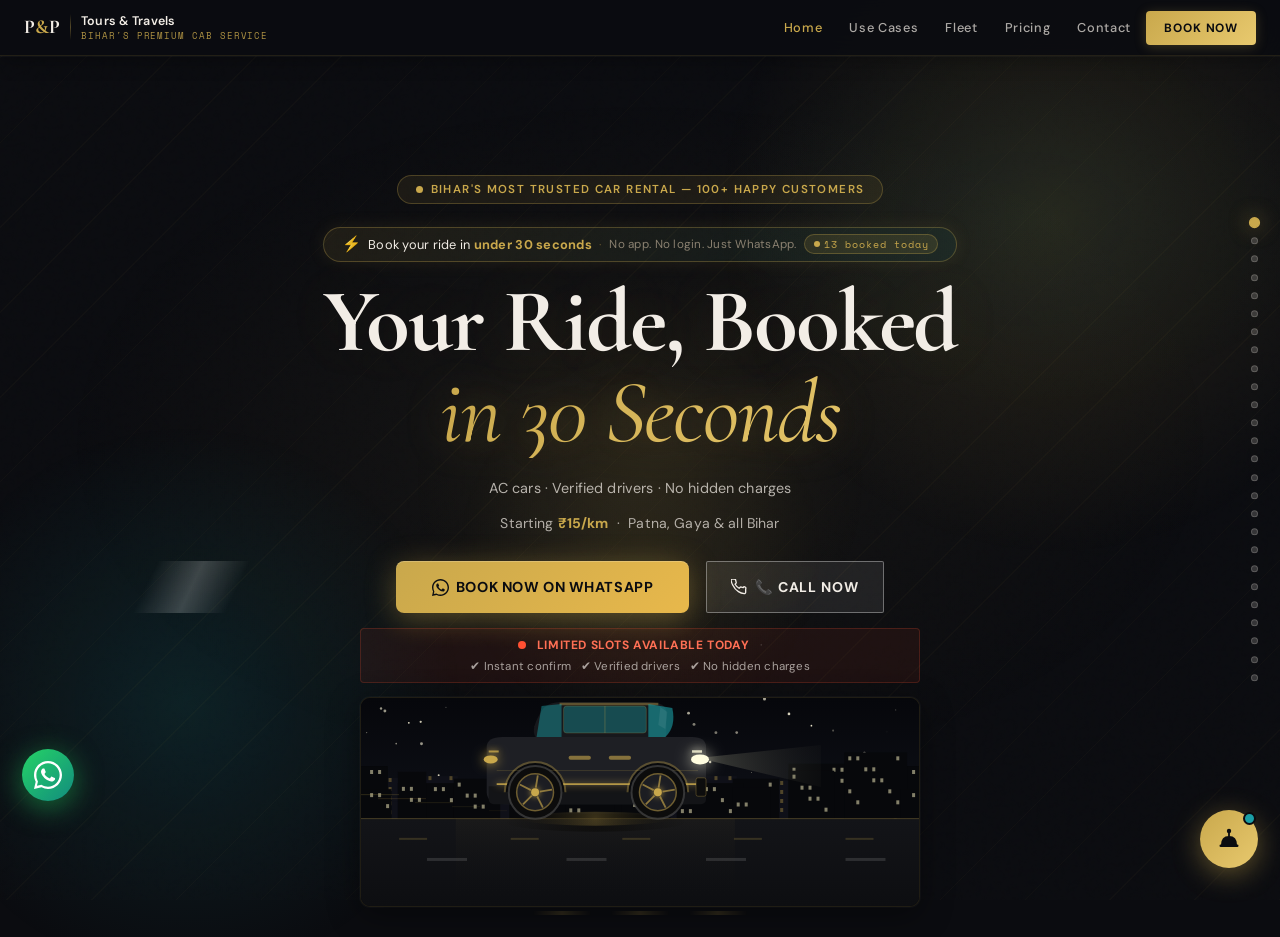
==== index.html @ 92b6544d "Add files via upload" ====
<!DOCTYPE html>
<html lang="en">
<head>
<meta charset="UTF-8"/>
<meta name="viewport" content="width=device-width, initial-scale=1.0"/>
<title>P&P Tours and Travels | Car Rental in Bihar | Taxi Service in Patna, Gaya, Bihar Sharif</title>
<meta name="description" content="Book reliable car rental in Bihar starting ₹15/km. Taxi service in Patna, Gaya, Bihar Sharif. Airport transfers, outstation cabs, wedding cars &amp; medical rides. 24/7 support, verified drivers, instant WhatsApp booking."/>
<meta name="keywords" content="car rental in Bihar, taxi service in Patna, outstation cab Bihar, Patna cab booking, Gaya taxi, Bihar Sharif cab, airport transfer Patna, wedding car rental Bihar, medical cab Patna, P&P Tours Travels"/>
<meta name="robots" content="index, follow"/>
<meta name="author" content="P&P Tours and Travels"/>
<meta name="geo.region" content="IN-BR"/>
<meta name="geo.placename" content="Patna, Bihar, India"/>
<meta property="og:title" content="P&P Tours and Travels | Reliable Car Rental in Bihar — Starting ₹15/km"/>
<meta property="og:description" content="Starting ₹15/km. Verified drivers. Airport transfers, outstation, wedding &amp; medical rides. 24/7 service across Patna, Gaya, Bihar Sharif &amp; beyond."/>
<meta property="og:type" content="website"/>
<meta property="og:locale" content="en_IN"/>
<meta name="twitter:card" content="summary"/>
<meta name="twitter:title" content="P&P Tours and Travels | Car Rental Bihar"/>
<meta name="twitter:description" content="Book trusted car rental in Bihar. ₹15/km. Instant WhatsApp booking. 24/7 service."/>
<link rel="canonical" href="https://pptoursandtravels.in/"/>
<!-- Local Business Schema -->
<script type="application/ld+json">
{
  "@context": "https://schema.org",
  "@type": "LocalBusiness",
  "name": "P&P Tours and Travels",
  "description": "Car rental and taxi service in Bihar. Serving Patna, Gaya, Bihar Sharif and outstation routes.",
  "url": "https://pptoursandtravels.in",
  "telephone": "+917870737475",
  "email": "meepiyush0035@gmail.com",
  "address": {
    "@type": "PostalAddress",
    "addressLocality": "Patna",
    "addressRegion": "Bihar",
    "addressCountry": "IN"
  },
  "geo": {
    "@type": "GeoCoordinates",
    "latitude": 25.5941,
    "longitude": 85.1376
  },
  "areaServed": ["Patna","Gaya","Bihar Sharif","Bihar"],
  "priceRange": "₹₹",
  "openingHours": "Mo-Su 00:00-23:59",
  "hasOfferCatalog": {
    "@type": "OfferCatalog",
    "name": "Car Rental Services",
    "itemListElement": [
      {"@type":"Offer","itemOffered":{"@type":"Service","name":"Local Taxi Patna"},"price":"15","priceCurrency":"INR","description":"Per km rate"},
      {"@type":"Offer","itemOffered":{"@type":"Service","name":"Airport Transfer Patna"},"price":"999","priceCurrency":"INR","description":"Starting price"},
      {"@type":"Offer","itemOffered":{"@type":"Service","name":"Outstation Cab Bihar"},"price":"16","priceCurrency":"INR","description":"Per km rate"}
    ]
  }
}
</script>
<!-- ══════════════════════════════════════════
     GOOGLE ANALYTICS 4
     SETUP: Replace G-XXXXXXXXXX with your real
     Measurement ID from analytics.google.com
     ══════════════════════════════════════════ -->
<script async src="https://www.googletagmanager.com/gtag/js?id=G-6D0TFFYF0Q"></script>
<script>
  window.dataLayer = window.dataLayer || [];
  function gtag(){ dataLayer.push(arguments); }
  gtag('js', new Date());
  gtag('config', 'G-6D0TFFYF0Q', {
    page_title: 'P&P Tours and Travels',
    page_location: window.location.href
  });
</script>

<!-- ══════════════════════════════════════════
     GOOGLE SHEETS CONFIG
     SETUP STEPS:
     1. Create a new Google Sheet
     2. Name Sheet1 columns: Timestamp | Name | Phone | Pickup | Drop | DateTime | Vehicle | TripType | Distance | Price | Driver | BookingID
     3. Go to Extensions > Apps Script
     4. Paste the Apps Script code (see SETUP_GUIDE.md)
     5. Deploy as Web App → Anyone access
     6. Copy the Web App URL below
     ══════════════════════════════════════════ -->
<script>
  window.PP_CONFIG = {
    SHEETS_URL: 'https://script.google.com/macros/s/AKfycbxOt7p5Lb-whRig5UeUf5t731j4768a8RzlQw2KNiVfTzyFf_tosFkQeUI4PYGgJ18oYA/exec',
    GA_ID: 'G-6D0TFFYF0Q',
    WA_NUMBER: '917870737475',
    DRIVERS: ['Kishan Kumar', 'Vishal Kumar']
  };
</script>

<link href="https://fonts.googleapis.com/css2?family=Cormorant+Garamond:ital,wght@0,400;0,700;1,400&family=DM+Sans:wght@300;400;500;600&family=Space+Mono:wght@400;700&display=swap" rel="stylesheet">
<!-- Unused font families (Playfair/Outfit/JetBrains) and missing CSS files removed -->
<style>
*{margin:0;padding:0;box-sizing:border-box;}
:root{
  --ink:#0b0c10;--cream:#f2ede6;--gold:#c9a84c;--gold-light:#e8c96e;
  --teal:#1a9fa6;--card-bg:rgba(242,237,230,0.04);--border:rgba(201,168,76,0.18);--text-muted:#8a8070;
  --header-height: 56px;
}
html{scroll-behavior:smooth;}
body{font-family:'DM Sans',sans-serif;background:var(--ink);color:var(--cream);overflow:hidden;height:100vh;}

/* Reel container */
.reel-container{height:100vh;overflow-y:scroll;scroll-snap-type:y mandatory;-webkit-overflow-scrolling:touch;scrollbar-width:none;}
.reel-container::-webkit-scrollbar{display:none;}

/* Each slide */
.reel{height:100vh;scroll-snap-align:start;scroll-snap-stop:always;position:relative;display:flex;flex-direction:column;align-items:center;justify-content:center;overflow:hidden;padding:1.5rem;}

/* Fixed bg */
body::before{content:"";position:fixed;inset:0;z-index:0;pointer-events:none;background-image:url("data:image/svg+xml,%3Csvg viewBox='0 0 200 200' xmlns='http://www.w3.org/2000/svg'%3E%3Cfilter id='n'%3E%3CfeTurbulence type='fractalNoise' baseFrequency='0.75' numOctaves='4' stitchTiles='stitch'/%3E%3C/filter%3E%3Crect width='100%25' height='100%25' filter='url(%23n)' opacity='1'/%3E%3C/svg%3E");opacity:0.03;mix-blend-mode:overlay;}
.orb{position:fixed;border-radius:50%;pointer-events:none;z-index:0;}
.orb-1{width:55vw;height:55vw;background:radial-gradient(circle,rgba(201,168,76,0.12),transparent 70%);top:-15%;right:-10%;animation:drift1 22s ease-in-out infinite alternate;}
.orb-2{width:45vw;height:45vw;background:radial-gradient(circle,rgba(26,159,166,0.12),transparent 70%);bottom:-10%;left:-8%;animation:drift2 28s ease-in-out infinite alternate;}
.orb-3{width:30vw;height:30vw;background:radial-gradient(circle,rgba(201,168,76,0.07),transparent 70%);top:40%;left:35%;animation:drift1 18s ease-in-out infinite alternate-reverse;}
@keyframes drift1{0%{transform:translate(0,0);}100%{transform:translate(6vw,9vh) scale(1.15);}}
@keyframes drift2{0%{transform:translate(0,0);}100%{transform:translate(-5vw,7vh) scale(1.1);}}
.grid-bg{position:fixed;inset:0;z-index:0;background-image:repeating-linear-gradient(-45deg,rgba(201,168,76,0.025) 0px,rgba(201,168,76,0.025) 1px,transparent 1px,transparent 60px);}

/* Dot nav */
.dot-nav{position:fixed;right:1.4rem;top:50%;transform:translateY(-50%);z-index:300;display:flex;flex-direction:column;gap:.7rem;}
.dot{width:8px;height:8px;border-radius:50%;background:rgba(242,237,230,0.2);border:1px solid rgba(242,237,230,0.25);cursor:pointer;transition:all .3s;}
.dot.active{background:var(--gold);border-color:var(--gold);transform:scale(1.5);}

/* Scroll hint */
.scroll-hint{position:absolute;bottom:1.8rem;left:50%;transform:translateX(-50%);display:flex;flex-direction:column;align-items:center;gap:.3rem;opacity:.45;animation:bounce 2s ease-in-out infinite;font-family:'Space Mono',monospace;font-size:.58rem;letter-spacing:.15em;color:var(--gold);}
.scroll-hint svg{width:18px;height:18px;stroke:var(--gold);fill:none;stroke-width:2;}
@keyframes bounce{0%,100%{transform:translateX(-50%) translateY(0);}50%{transform:translateX(-50%) translateY(6px);}}

/* Inner content */
.reel-inner{position:relative;z-index:10;width:100%;max-width:660px;text-align:center;}

/* Animations */
.anim{opacity:0;transform:translateY(40px);transition:opacity .65s ease,transform .65s ease;}
.anim.d1{transition-delay:.1s;}.anim.d2{transition-delay:.22s;}.anim.d3{transition-delay:.34s;}.anim.d4{transition-delay:.46s;}.anim.d5{transition-delay:.58s;}
.anim.in{opacity:1;transform:translateY(0);}
.ascale{opacity:0;transform:scale(0.88);transition:opacity .6s ease,transform .6s ease;}
.ascale.d1{transition-delay:.12s;}.ascale.d2{transition-delay:.26s;}.ascale.d3{transition-delay:.4s;}.ascale.d4{transition-delay:.54s;}
.ascale.in{opacity:1;transform:scale(1);}

/* Typography */
.section-label{font-family:'Space Mono',monospace;font-size:.63rem;letter-spacing:.22em;text-transform:uppercase;color:var(--teal);margin-bottom:.7rem;display:block;}
.section-title{font-family:'Cormorant Garamond',serif;font-size:clamp(1.9rem,5vw,3rem);font-weight:700;margin-bottom:2rem;color:var(--cream);line-height:1.1;}
.section-title em{font-style:italic;font-weight:400;color:var(--gold);}

/* Buttons */
.btn-primary{padding:.82rem 1.9rem;border:none;border-radius:2px;cursor:pointer;background:linear-gradient(135deg,var(--gold),var(--gold-light));color:var(--ink);font-weight:600;font-size:.85rem;letter-spacing:.06em;text-transform:uppercase;text-decoration:none;display:inline-block;transition:transform .3s,box-shadow .3s;font-family:'DM Sans',sans-serif;}
.btn-primary:hover{transform:translateY(-2px);box-shadow:0 12px 35px rgba(201,168,76,0.35);}
.btn-outline{padding:.82rem 1.9rem;border:1px solid var(--border);border-radius:2px;cursor:pointer;background:transparent;color:var(--cream);font-weight:500;font-size:.85rem;letter-spacing:.06em;text-transform:uppercase;text-decoration:none;display:inline-block;transition:all .3s;font-family:'DM Sans',sans-serif;}
.btn-outline:hover{border-color:var(--gold);color:var(--gold);}

/* Hero */
.hero-tag{display:inline-block;font-family:'Space Mono',monospace;font-size:.65rem;letter-spacing:.2em;text-transform:uppercase;color:var(--teal);border:1px solid rgba(26,159,166,0.35);padding:.38rem 1rem;border-radius:2px;margin-bottom:1.6rem;}
.hero h1{font-family:'Cormorant Garamond',serif;font-size:clamp(2.5rem,7vw,5rem);font-weight:700;line-height:1.05;margin-bottom:1.2rem;}
.hero h1 em{font-style:italic;font-weight:400;color:var(--gold);}
.hero p{font-size:.95rem;color:var(--text-muted);max-width:500px;line-height:1.75;margin:0 auto 1.8rem;}
.hero-ctas{display:flex;gap:1rem;flex-wrap:wrap;justify-content:center;}

/* ── Night drive canvas ── */
.car-stage{width:100%;max-width:560px;height:210px;position:relative;margin:1.6rem auto 0;border-radius:10px;overflow:hidden;background:#08090c;}
#driveCanvas{width:100%;height:100%;display:block;}

/* Why strip */
.why-grid{display:grid;grid-template-columns:repeat(3,1fr);gap:1rem;width:100%;}
.why-card{background:var(--card-bg);border:1px solid var(--border);border-radius:4px;padding:1.6rem 1rem;text-align:center;}
.why-number{font-family:'Cormorant Garamond',serif;font-size:2.6rem;font-weight:700;color:var(--gold);line-height:1;}
.why-label{font-size:.78rem;color:var(--text-muted);margin-top:.3rem;}

/* Fleet */
.fleet-grid{display:grid;grid-template-columns:repeat(2,1fr);gap:.9rem;width:100%;}
.fleet-card{background:var(--card-bg);border:1px solid var(--border);border-radius:4px;padding:1.3rem;text-align:center;transition:border-color .3s,transform .3s;}
.fleet-card:hover{transform:translateY(-4px);border-color:rgba(201,168,76,0.4);}
.fleet-icon{font-size:1.8rem;margin-bottom:.5rem;display:block;}
.fleet-card h3{font-family:'Cormorant Garamond',serif;font-size:1.15rem;font-weight:700;margin-bottom:.3rem;}
.fleet-card p{color:var(--text-muted);font-size:.78rem;line-height:1.5;}
.fleet-rate{margin-top:.7rem;display:inline-block;font-family:'Space Mono',monospace;font-size:.85rem;font-weight:700;color:var(--gold);padding:.25rem .7rem;border:1px solid rgba(201,168,76,0.3);border-radius:2px;background:rgba(201,168,76,0.06);}

/* Calculator */
.calculator{background:var(--card-bg);backdrop-filter:blur(24px);border:1px solid var(--border);border-radius:4px;padding:1.8rem;width:100%;max-width:500px;margin:0 auto;text-align:left;}
.form-grid{display:grid;grid-template-columns:1fr 1fr;gap:1rem;}
.form-row{display:flex;flex-direction:column;gap:.45rem;}
.form-row.full{grid-column:1/-1;}
label{font-size:.68rem;letter-spacing:.12em;text-transform:uppercase;color:var(--text-muted);font-weight:500;font-family:'Space Mono',monospace;}
select,input[type="number"]{padding:.75rem .9rem;background:rgba(11,12,16,0.6);border:1px solid rgba(242,237,230,0.1);border-radius:2px;color:var(--cream);font-size:.9rem;font-family:'DM Sans',sans-serif;transition:border-color .3s;appearance:none;background-image:url("data:image/svg+xml,%3Csvg xmlns='http://www.w3.org/2000/svg' width='12' height='8' viewBox='0 0 12 8'%3E%3Cpath d='M1 1l5 5 5-5' stroke='%23c9a84c' stroke-width='1.5' fill='none' stroke-linecap='round'/%3E%3C/svg%3E");background-repeat:no-repeat;background-position:right .9rem center;padding-right:2.2rem;}
input[type="number"]{background-image:none;padding-right:.9rem;}
select:focus,input:focus{outline:none;border-color:var(--gold);}
.calc-btn{width:100%;padding:.85rem;margin-top:1rem;background:linear-gradient(135deg,var(--gold),var(--gold-light));color:var(--ink);font-weight:700;font-size:.82rem;letter-spacing:.1em;text-transform:uppercase;border:none;border-radius:2px;cursor:pointer;font-family:'DM Sans',sans-serif;transition:transform .3s,box-shadow .3s;}
.calc-btn:hover{transform:translateY(-2px);box-shadow:0 10px 30px rgba(201,168,76,0.3);}
.result{margin-top:1rem;padding:1rem 1.3rem;background:linear-gradient(135deg,rgba(201,168,76,0.07),rgba(26,159,166,0.07));border:1px solid rgba(201,168,76,0.25);border-radius:4px;text-align:center;}
.result-label{font-family:'Space Mono',monospace;font-size:.62rem;letter-spacing:.18em;text-transform:uppercase;color:var(--text-muted);margin-bottom:.3rem;}
.result-amount{font-family:'Cormorant Garamond',serif;font-size:2.6rem;font-weight:700;color:var(--gold);line-height:1;}
.result-breakdown{font-size:.78rem;color:var(--text-muted);margin-top:.4rem;}
.pills{display:flex;gap:.6rem;flex-wrap:wrap;margin-bottom:1rem;}
.pill-gold{background:rgba(201,168,76,0.07);border:1px solid rgba(201,168,76,0.2);border-radius:2px;padding:.35rem .8rem;font-size:.75rem;color:var(--gold);}
.pill-teal{background:rgba(26,159,166,0.07);border:1px solid rgba(26,159,166,0.2);border-radius:2px;padding:.35rem .8rem;font-size:.75rem;color:var(--teal);}

/* Dashboard */
.dashboard{background:var(--card-bg);border:1px solid rgba(201,168,76,0.35);border-radius:4px;padding:1.8rem;width:100%;max-width:520px;margin:0 auto;}
.dash-row{display:flex;justify-content:space-between;align-items:center;padding:.8rem 0;border-bottom:1px solid rgba(201,168,76,0.1);}
.dash-label{font-size:.85rem;color:#8a8070;}
.dash-label span{font-size:.7rem;display:block;margin-top:.12rem;color:#5a5050;}
.dash-value{font-family:'Cormorant Garamond',serif;font-size:1.5rem;font-weight:700;color:#f2ede6;}
.dash-value.pending{font-size:.85rem;color:#5a5050;font-family:'DM Sans',sans-serif;font-weight:400;}
.dash-total-row{display:flex;justify-content:space-between;align-items:center;margin-top:1.2rem;padding:1rem 1.2rem;background:linear-gradient(135deg,rgba(201,168,76,0.12),rgba(201,168,76,0.06));border:1px solid rgba(201,168,76,0.35);border-radius:4px;}
.dash-total-label{font-family:'Space Mono',monospace;font-size:.7rem;letter-spacing:.12em;text-transform:uppercase;color:#c9a84c;}
.dash-total-value{font-family:'Cormorant Garamond',serif;font-size:2.2rem;font-weight:700;color:#c9a84c;}

/* Contact */
.contact-box{background:var(--card-bg);border:1px solid var(--border);border-radius:4px;padding:2.2rem;width:100%;max-width:460px;margin:0 auto;text-align:center;}
.contact-tagline{font-family:'Cormorant Garamond',serif;font-style:italic;font-size:1.05rem;color:var(--text-muted);margin-bottom:1.6rem;line-height:1.5;}
.contact-item{margin:.9rem 0;font-size:.92rem;color:var(--cream);display:flex;align-items:center;justify-content:center;gap:.7rem;}
.ci-icon{width:32px;height:32px;border-radius:50%;background:rgba(201,168,76,0.1);border:1px solid var(--border);display:flex;align-items:center;justify-content:center;font-size:.85rem;flex-shrink:0;}
.contact-item a{color:var(--cream);text-decoration:none;transition:color .3s;}
.contact-item a:hover{color:var(--gold);}
.contact-buttons{display:flex;gap:.9rem;justify-content:center;margin-top:1.8rem;flex-wrap:wrap;}
.footer-txt{margin-top:1.4rem;font-size:.75rem;color:var(--text-muted);letter-spacing:.05em;}
.footer-txt a{color:var(--gold);text-decoration:none;}

/* ══════════════════════════════════════════
   PREMIUM UI UPGRADE v4
   GPU-only · No layout shift · Mobile-safe
══════════════════════════════════════════ */

/* ── Global font smoothing ── */
*{-webkit-font-smoothing:antialiased;-moz-osx-font-smoothing:grayscale;}

/* ── Scroll-reveal base state ── */
.reveal{
  opacity:0;
  transform:translateY(18px);
  transition:opacity .55s cubic-bezier(0.22,1,0.36,1),
             transform .55s cubic-bezier(0.22,1,0.36,1);
  will-change:opacity,transform;
}
.reveal.visible{opacity:1;transform:translateY(0);}
.reveal.from-left{transform:translateX(-18px);}
.reveal.from-right{transform:translateX(18px);}
.reveal.visible.from-left,.reveal.visible.from-right{transform:translateX(0);}

/* Stagger children inside containers */
.wcu-grid .wcu-card:nth-child(1){transition-delay:.05s;}
.wcu-grid .wcu-card:nth-child(2){transition-delay:.1s;}
.wcu-grid .wcu-card:nth-child(3){transition-delay:.15s;}
.wcu-grid .wcu-card:nth-child(4){transition-delay:.2s;}
.wcu-grid .wcu-card:nth-child(5){transition-delay:.25s;}
.wcu-grid .wcu-card:nth-child(6){transition-delay:.3s;}
.fc-grid .fc-card:nth-child(1){transition-delay:.04s;}
.fc-grid .fc-card:nth-child(2){transition-delay:.1s;}
.fc-grid .fc-card:nth-child(3){transition-delay:.16s;}
.fc-grid .fc-card:nth-child(4){transition-delay:.22s;}
.testi-upgrade-card:nth-child(1){transition-delay:.05s;}
.testi-upgrade-card:nth-child(2){transition-delay:.13s;}
.testi-upgrade-card:nth-child(3){transition-delay:.21s;}

/* ── Button micro-interactions ── */
/* All anchor/button elements: smooth base */
a,button{transition:transform .18s cubic-bezier(0.34,1.56,0.64,1),
                     box-shadow .22s ease,
                     background .22s ease,
                     border-color .22s ease,
                     color .18s ease,
                     opacity .18s ease;}

/* Press / active shrink on all interactive elements */
.btn-primary:active,
.btn-outline:active,
.btn-hero-call:active,
.nav-cta:active,
.book-now-btn:active,
#floatBookBtn:active,
.wcu-cta-btn:active,
.usecase-btn:active,
.bcr-call-btn:active,
.bcr-wa-btn:active,
.trust-cta-link:active{
  transform:scale(0.96) !important;
  transition:transform .08s ease !important;
}

/* Primary book button — lift on hover */
.btn-primary:hover,.hero-cta-main:hover{
  transform:translateY(-3px) scale(1.02);
  box-shadow:0 10px 32px rgba(201,168,76,0.45);
}

/* Nav CTA micro lift */
.nav-cta:hover{
  transform:translateY(-2px) scale(1.03);
  box-shadow:0 6px 20px rgba(201,168,76,0.38);
}

/* Outline / ghost buttons */
.btn-outline:hover{
  transform:translateY(-2px);
  box-shadow:0 6px 18px rgba(26,159,166,0.2);
}

/* ── Card hover depth system ── */
/* Fleet cards */
.fc-card{
  transition:transform .28s cubic-bezier(0.22,1,0.36,1),
             box-shadow .28s ease,
             border-color .28s ease;
  will-change:transform;
}
.fc-card:hover{
  transform:translateY(-6px) scale(1.01);
  box-shadow:0 16px 48px rgba(0,0,0,0.5),
             0 0 0 1px rgba(201,168,76,0.22);
}

/* Use-case cards */
.usecase-card{
  transition:transform .28s cubic-bezier(0.22,1,0.36,1),
             box-shadow .28s ease,
             border-color .28s ease;
  will-change:transform;
}
.usecase-card:hover{
  transform:translateY(-5px);
  box-shadow:0 14px 40px rgba(0,0,0,0.45),
             0 0 0 1px rgba(201,168,76,0.18);
}

/* Trust badge cards */
.trust-badge-v2{
  transition:transform .28s cubic-bezier(0.22,1,0.36,1),
             box-shadow .28s ease,
             border-color .28s ease;
}
.trust-badge-v2:hover{
  transform:translateY(-4px) scale(1.02);
  box-shadow:0 12px 32px rgba(0,0,0,0.4),
             0 0 0 1px rgba(201,168,76,0.25);
}

/* WCU cards */
.wcu-card{
  transition:transform .28s cubic-bezier(0.22,1,0.36,1),
             box-shadow .28s ease,
             border-color .28s ease,
             background .28s ease;
  will-change:transform;
}
.wcu-card:hover{
  transform:translateY(-5px);
  box-shadow:0 14px 40px rgba(0,0,0,0.45);
}

/* Testimonial cards */
.testi-upgrade-card{
  transition:transform .28s cubic-bezier(0.22,1,0.36,1),
             box-shadow .28s ease,
             border-color .28s ease;
}
.testi-upgrade-card:hover{
  transform:translateY(-4px) translateX(0);
  box-shadow:0 12px 36px rgba(0,0,0,0.4),
             0 0 0 1px rgba(201,168,76,0.22);
}

/* Driver cards */
.driver-card{
  transition:transform .28s cubic-bezier(0.22,1,0.36,1),
             box-shadow .28s ease,
             border-color .28s ease;
}
.driver-card:hover{
  transform:translateY(-5px);
  box-shadow:0 14px 40px rgba(0,0,0,0.45);
}

/* Google review cards */
.google-card{
  transition:transform .25s cubic-bezier(0.22,1,0.36,1),
             box-shadow .25s ease,
             border-color .25s ease;
}
.google-card:hover{
  transform:translateY(-3px);
  box-shadow:0 10px 28px rgba(0,0,0,0.4);
}

/* UPI icons */
.upi-icon{
  transition:transform .22s cubic-bezier(0.22,1,0.36,1),
             border-color .22s ease;
}
.upi-icon:hover{transform:translateY(-3px) scale(1.06);}

/* ── Form inputs — focus glow ── */
.booking-form input,
.booking-form select,
.booking-grid input,
.booking-grid select,
.calculator input,
.calculator select{
  transition:border-color .22s ease,
             box-shadow .22s ease,
             background .22s ease;
}
.booking-form input:focus,
.booking-form select:focus,
.booking-grid input:focus,
.booking-grid select:focus,
.calculator input:focus,
.calculator select:focus{
  border-color:rgba(201,168,76,0.55) !important;
  box-shadow:0 0 0 3px rgba(201,168,76,0.1),
             0 2px 12px rgba(201,168,76,0.08) !important;
  outline:none;
}

/* ── Section label entrance ── */
.section-label{
  transition:letter-spacing .4s ease, opacity .4s ease;
}

/* ── Floating book button — premium bounce ── */
#floatBookBtn{
  transition:transform .25s cubic-bezier(0.34,1.56,0.64,1),
             box-shadow .25s ease !important;
}
#floatBookBtn:hover{
  transform:translateY(-4px) scale(1.06) !important;
}
#floatBookBtn:active{
  transform:scale(0.94) !important;
  transition:transform .1s ease !important;
}

/* ── Scroll hint pulse ── */
.scroll-hint{
  animation:scroll-hint-float 2.5s ease-in-out infinite;
}
@keyframes scroll-hint-float{
  0%,100%{transform:translateY(0);opacity:.6;}
  50%{transform:translateY(5px);opacity:1;}
}

/* ── Hero pill shimmer ── */
.hero-pill{
  position:relative;overflow:hidden;
}
.hero-pill::after{
  content:'';
  position:absolute;top:0;left:-100%;width:60%;height:100%;
  background:linear-gradient(90deg,transparent,rgba(255,255,255,0.12),transparent);
  animation:pill-shimmer 3.5s ease-in-out infinite;
}
@keyframes pill-shimmer{
  0%{left:-100%;}
  50%,100%{left:150%;}
}

/* ── Card shimmer accent on hover ── */
.fc-card,.wcu-card,.usecase-card,.testi-upgrade-card{
  position:relative;overflow:hidden;
}
.fc-card::after,.wcu-card::after,.usecase-card::after{
  content:'';
  position:absolute;top:0;left:-100%;width:50%;height:100%;
  background:linear-gradient(105deg,transparent,rgba(255,255,255,0.04),transparent);
  transition:left .5s ease;
  pointer-events:none;
}
.fc-card:hover::after,.wcu-card:hover::after,.usecase-card:hover::after{
  left:150%;
}

/* ── Nav link hover underline ── */
.nav-link{
  position:relative;
}
.nav-link::after{
  content:'';position:absolute;bottom:2px;left:.75rem;right:.75rem;height:1px;
  background:var(--gold);transform:scaleX(0);transform-origin:left;
  transition:transform .22s ease;
}
.nav-link:hover::after{transform:scaleX(1);}

/* ── Background depth — subtle card shadows ── */
.fc-card,.usecase-card,.wcu-card,.testi-upgrade-card,
.driver-card,.google-card,.trust-badge-v2{
  box-shadow:0 2px 12px rgba(0,0,0,0.25);
}

/* ── Performance: reduce motion for accessibility ── */
@media(prefers-reduced-motion:reduce){
  *{animation-duration:.01ms !important;
    transition-duration:.01ms !important;}
  .reveal{opacity:1;transform:none;}
}

/* ── Mobile: disable heavy hover transforms ── */
@media(hover:none){
  .fc-card:hover,.wcu-card:hover,.usecase-card:hover,
  .testi-upgrade-card:hover,.driver-card:hover{
    transform:none;
    box-shadow:0 2px 12px rgba(0,0,0,0.25);
  }
}

/* ── Booking button final state refinement ── */
#bookNowBtn{
  transition:transform .18s cubic-bezier(0.34,1.56,0.64,1),
             box-shadow .22s ease,
             background .22s ease,
             opacity .22s ease !important;
}
#bookNowBtn:not([disabled]):hover{
  transform:translateY(-3px) scale(1.02) !important;
}
#bookNowBtn:not([disabled]):active{
  transform:scale(0.96) !important;
  transition:transform .08s ease !important;
}

/* ══════════════════════════════════════════
   PREMIUM UI v5 — gap-fill patch
   Covers elements missed in v4
══════════════════════════════════════════ */

/* ── Contact links ── */
.contact-item{transition:transform .22s ease;}
.contact-item:hover{transform:translateX(3px);}
.contact-item a{transition:color .2s ease;display:inline-block;}
.contact-item a:hover{color:var(--gold);}
.ci-icon{
  transition:background .22s ease,border-color .22s ease,
             transform .22s cubic-bezier(0.34,1.56,0.64,1);
}
.contact-item:hover .ci-icon{
  background:rgba(201,168,76,0.18);
  border-color:rgba(201,168,76,0.4);
  transform:scale(1.12);
}

/* ── Calc / daily-rental buttons ── */
.calc-btn{
  transition:transform .2s cubic-bezier(0.34,1.56,0.64,1),
             box-shadow .2s ease !important;
}
.calc-btn:hover{
  transform:translateY(-2px) scale(1.02);
  box-shadow:0 8px 24px rgba(201,168,76,0.28);
}
.calc-btn:active{
  transform:scale(0.97) !important;
  transition:transform .08s ease !important;
}

/* ── Location tabs ── */
.loc-tab{
  transition:color .2s ease,border-color .2s ease,
             background .2s ease,transform .2s ease !important;
}
.loc-tab:hover,.loc-tab.active{transform:translateY(-1px);}

/* ── Trust CTA link — slide-right ── */
.trust-cta-link{
  display:inline-block;
  transition:transform .22s cubic-bezier(0.34,1.56,0.64,1),
             letter-spacing .22s ease !important;
}
.trust-cta-link:hover{transform:translateX(6px);letter-spacing:.06em;}

/* ── WCU call link ── */
.wcu-cta-call{
  transition:color .2s ease,transform .2s ease !important;
  display:inline-block;
}
.wcu-cta-call:hover{color:var(--teal) !important;transform:translateY(-1px);}

/* ── Popup buttons ── */
.popup-btn-primary{
  transition:transform .2s cubic-bezier(0.34,1.56,0.64,1),box-shadow .2s ease !important;
}
.popup-btn-primary:hover{transform:translateY(-2px) scale(1.02);box-shadow:0 8px 24px rgba(201,168,76,0.4);}
.popup-btn-primary:active{transform:scale(0.96) !important;transition:transform .08s ease !important;}
.popup-btn-wa{transition:transform .2s ease,background .2s ease !important;}
.popup-btn-wa:hover{transform:translateY(-2px);}
.popup-btn-wa:active{transform:scale(0.96) !important;}

/* ── Driver photo — subtle spin on card hover ── */
.driver-photo{
  transition:transform .35s cubic-bezier(0.34,1.56,0.64,1),border-color .3s ease;
}
.driver-card:hover .driver-photo{
  transform:scale(1.08) rotate(4deg);
  border-color:rgba(201,168,76,0.55);
}

/* ── Fare result pop ── */
.result-amount{
  transition:transform .3s cubic-bezier(0.34,1.56,0.64,1),color .3s ease;
  display:block;
}

/* ── Pricing / loc tag micro-lift ── */
.pricing-perk,.loc-feature{
  transition:transform .2s ease,background .2s ease,border-color .2s ease;
  display:inline-block;
}
.pricing-perk:hover{transform:translateY(-2px) scale(1.05);background:rgba(26,159,166,0.14);}
.loc-feature:hover{transform:translateY(-2px);background:rgba(201,168,76,0.12);}

/* ── Mobile sticky bar press ── */
#stickyBar a,#stickyBar button,
.sticky-bar a,.sticky-bar button{
  transition:transform .18s ease,opacity .18s ease !important;
}
#stickyBar a:active,#stickyBar button:active,
.sticky-bar a:active,.sticky-bar button:active{
  transform:scale(0.94) !important;opacity:.85;
  transition:transform .08s ease !important;
}

/* ── Keyboard focus ring ── */
a:focus-visible,button:focus-visible{
  outline:2px solid rgba(201,168,76,0.65);
  outline-offset:3px;border-radius:3px;
}

/* ── Calc result pop animation (triggered by JS) ── */
@keyframes result-pop{
  0%{transform:scale(1);}
  40%{transform:scale(1.08);}
  100%{transform:scale(1);}
}
.result-amount.pop{animation:result-pop .35s cubic-bezier(0.34,1.56,0.64,1);}





/* ── Hero subtext price line ── */
.hero-sub-price{
  display:inline-block;margin-top:.3rem;
  font-size:.88rem;color:rgba(242,237,230,0.7);
}
.hero-sub-price strong{color:var(--gold);font-weight:700;}

/* ── Book Now hero button — pulsing gold ── */
.hero-cta-pulse{
  position:relative;overflow:visible !important;
  background:linear-gradient(135deg,var(--gold) 0%,#e8b84b 100%) !important;
  color:#0d0e12 !important;
  font-size:.95rem !important;
  font-weight:700 !important;
  padding:1rem 2rem !important;
  letter-spacing:.04em !important;
  box-shadow:0 4px 32px rgba(201,168,76,0.35) !important;
  animation:hero-btn-pulse 2.2s ease-in-out infinite;
}
.hero-cta-pulse svg{fill:#0d0e12 !important;}
@keyframes hero-btn-pulse{
  0%,100%{box-shadow:0 4px 32px rgba(201,168,76,0.35),0 0 0 0 rgba(201,168,76,0.4);}
  50%{box-shadow:0 8px 40px rgba(201,168,76,0.55),0 0 0 8px rgba(201,168,76,0);}
}

/* ── Hero urgency row ── */
.hero-urgency-row{
  display:flex;align-items:center;justify-content:center;
  flex-wrap:wrap;gap:.4rem .7rem;
  margin-top:.9rem;
  padding:.5rem 1rem;
  background:rgba(255,80,50,0.07);
  border:1px solid rgba(255,80,50,0.2);
  border-radius:4px;
  max-width:560px;margin-left:auto;margin-right:auto;
}
.hero-urgency-dot{
  width:8px;height:8px;border-radius:50%;
  background:#ff5032;flex-shrink:0;
  animation:dot-blink 1.4s ease-in-out infinite;
}
@keyframes dot-blink{0%,100%{opacity:1;transform:scale(1);}50%{opacity:.45;transform:scale(.7);}}
.hero-urgency-text{
  font-size:.75rem;font-weight:700;color:#ff7055;letter-spacing:.05em;text-transform:uppercase;
}
.hero-urgency-sep{color:rgba(242,237,230,0.25);font-size:.75rem;}
.hero-trust-inline{
  font-size:.72rem;color:rgba(242,237,230,0.65);letter-spacing:.02em;
}

/* ── Call Now button — highly visible ── */
.btn-hero-call{
  padding:.9rem 1.5rem !important;
  background:rgba(255,255,255,0.08) !important;
  border:1.5px solid rgba(255,255,255,0.35) !important;
  color:var(--cream) !important;
  font-size:.88rem !important;
  font-weight:700 !important;
  letter-spacing:.05em;
  transition:all .3s !important;
}
.btn-hero-call:hover{
  background:rgba(255,255,255,0.16) !important;
  border-color:rgba(255,255,255,0.6) !important;
  transform:translateY(-2px) !important;
}

/* ══ WHY CHOOSE US GRID ══ */
.wcu-grid{
  display:grid;
  grid-template-columns:repeat(3,1fr);
  gap:.75rem;
  width:100%;margin-top:.9rem;
}
@media(max-width:700px){.wcu-grid{grid-template-columns:1fr 1fr;}}
@media(max-width:440px){.wcu-grid{grid-template-columns:1fr;}}

.wcu-card{
  background:rgba(242,237,230,0.03);
  border:1px solid rgba(201,168,76,0.14);
  border-radius:6px;
  padding:1.1rem 1rem;
  display:flex;flex-direction:column;gap:.45rem;
  transition:border-color .3s,transform .3s,background .3s;
  position:relative;overflow:hidden;
}
.wcu-card::before{
  content:'';position:absolute;top:0;left:0;right:0;height:2px;
  background:linear-gradient(90deg,var(--gold),var(--teal));
  transform:scaleX(0);transform-origin:left;
  transition:transform .35s ease;
}
.wcu-card:hover{
  border-color:rgba(201,168,76,0.35);
  background:rgba(201,168,76,0.04);
  transform:translateY(-3px);
}
.wcu-card:hover::before{transform:scaleX(1);}

.wcu-icon{
  width:40px;height:40px;border-radius:6px;
  background:linear-gradient(135deg,rgba(201,168,76,0.12),rgba(26,159,166,0.08));
  border:1px solid rgba(201,168,76,0.2);
  display:flex;align-items:center;justify-content:center;
  color:var(--gold);flex-shrink:0;
}
.wcu-title{
  font-family:'DM Sans',sans-serif;font-size:.82rem;font-weight:700;
  color:var(--cream);letter-spacing:.02em;line-height:1.3;
}
.wcu-desc{
  font-size:.73rem;color:var(--text-muted);line-height:1.6;
}

/* CTA card in grid */
.wcu-card-cta{
  background:linear-gradient(135deg,rgba(201,168,76,0.1),rgba(26,159,166,0.07)) !important;
  border-color:rgba(201,168,76,0.3) !important;
  justify-content:center;align-items:center;
  min-height:130px;
}
.wcu-cta-inner{display:flex;flex-direction:column;align-items:center;gap:.6rem;text-align:center;}
.wcu-cta-label{
  font-size:.7rem;letter-spacing:.12em;text-transform:uppercase;
  color:rgba(242,237,230,0.5);font-family:'Space Mono',monospace;
}
.wcu-cta-btn{
  display:inline-block;padding:.65rem 1.4rem;
  background:var(--gold);color:#0d0e12;
  font-weight:700;font-size:.82rem;text-decoration:none;
  border-radius:3px;letter-spacing:.05em;
  transition:background .25s,transform .25s;
  font-family:'DM Sans',sans-serif;
}
.wcu-cta-btn:hover{background:#e8c040;transform:translateY(-2px);}
.wcu-cta-call{
  font-size:.72rem;color:rgba(242,237,230,0.55);text-decoration:none;
  letter-spacing:.04em;transition:color .2s;
}
.wcu-cta-call:hover{color:var(--teal);}

/* ── Booking button — max aggression when active ── */
#bookNowBtn:not([disabled]){
  background:linear-gradient(135deg,var(--gold),#e8b030) !important;
  color:#0d0e12 !important;
  font-size:1rem !important;
  font-weight:800 !important;
  letter-spacing:.06em !important;
  animation:book-btn-glow 1.8s ease-in-out infinite;
  opacity:1 !important;cursor:pointer !important;
}
#bookNowBtn:not([disabled]) svg{fill:#0d0e12 !important;}
@keyframes book-btn-glow{
  0%,100%{box-shadow:0 4px 28px rgba(201,168,76,0.3);}
  50%{box-shadow:0 6px 42px rgba(201,168,76,0.6),0 0 0 4px rgba(201,168,76,0.1);}
}


/* ── Urgency text ── */
.booking-urgency{
  text-align:center;font-size:.76rem;font-weight:600;
  color:#ff6b55;letter-spacing:.04em;
  margin:.55rem 0 .3rem;
  animation: urgency-pulse 2.5s ease-in-out infinite;
}
@keyframes urgency-pulse{
  0%,100%{opacity:1;} 50%{opacity:.65;}
}

/* ── Trust badges below book button ── */
.booking-trust-badges{
  display:flex;flex-wrap:wrap;justify-content:center;
  gap:.4rem .65rem;margin:.6rem 0 .9rem;
}
.btb-item{
  font-size:.72rem;font-weight:500;
  color:rgba(242,237,230,0.75);
  letter-spacing:.03em;
  display:flex;align-items:center;gap:.3rem;
}
.btb-item::before{content:'';display:inline-block;width:6px;height:6px;border-radius:50%;background:var(--teal);flex-shrink:0;}

/* ── Call + WhatsApp row under form ── */
.booking-call-row{
  display:flex;align-items:center;justify-content:center;
  gap:.6rem;margin-top:.4rem;flex-wrap:wrap;
}
.bcr-label{
  font-size:.71rem;color:var(--text-muted);letter-spacing:.03em;
}
.bcr-call-btn,.bcr-wa-btn{
  display:inline-flex;align-items:center;gap:.35rem;
  font-size:.75rem;font-weight:600;text-decoration:none;
  padding:.4rem .9rem;border-radius:2px;
  transition:all .25s;letter-spacing:.04em;
  font-family:'DM Sans',sans-serif;
}
.bcr-call-btn{
  background:rgba(255,255,255,0.06);
  border:1px solid rgba(255,255,255,0.18);
  color:var(--cream);
}
.bcr-call-btn:hover{background:rgba(255,255,255,0.12);border-color:rgba(255,255,255,0.4);}
.bcr-wa-btn{
  background:rgba(37,211,102,0.1);
  border:1px solid rgba(37,211,102,0.3);
  color:#4ddd82;
}
.bcr-wa-btn:hover{background:rgba(37,211,102,0.18);border-color:rgba(37,211,102,0.55);}

/* ── Book button — highlighted glow when enabled ── */
.book-now-btn:not([disabled]){
  box-shadow:0 0 0 0 rgba(201,168,76,0.5);
  animation:btn-glow 2s ease-in-out infinite;
}
@keyframes btn-glow{
  0%,100%{box-shadow:0 4px 24px rgba(201,168,76,0.2);}
  50%{box-shadow:0 4px 36px rgba(201,168,76,0.45);}
}

/* ── Testimonial avatar + meta row ── */
.testi-meta-row{
  display:flex;align-items:center;gap:.7rem;margin-top:.65rem;
}
.testi-avatar{
  width:34px;height:34px;border-radius:50%;flex-shrink:0;
  background:linear-gradient(135deg,var(--gold),var(--teal));
  display:flex;align-items:center;justify-content:center;
  font-size:.85rem;font-weight:700;color:#0d0e12;
  font-family:'DM Sans',sans-serif;
}

/* ── Car images — uniform, no distortion ── */
.fc-real-img{
  width:100% !important;
  height:158px !important;
  object-fit:cover !important;
  object-position:center 55% !important;
  display:block;
  transition:transform .45s ease,filter .45s ease;
  filter:brightness(0.9) contrast(1.06) saturate(1.05);
}
.fc-card:hover .fc-real-img{
  transform:scale(1.05);
  filter:brightness(1.0) contrast(1.08) saturate(1.1);
}
.fc-img-wrap{
  position:relative;overflow:hidden;
  background:#0e0f13;
  border-radius:4px 4px 0 0;
}
@media(max-width:480px){
  .fc-real-img{height:130px !important;}
}

/* ── Hero subtext tweak — single clean line ── */
.hero-sub{
  font-size:.9rem !important;
  line-height:1.7 !important;
  letter-spacing:.01em;
}


/* ── Call Now button ── */
.btn-hero-call{
  padding:.82rem 1.6rem;border:1.5px solid rgba(255,255,255,0.25);border-radius:2px;
  cursor:pointer;background:rgba(255,255,255,0.06);color:var(--cream);
  font-weight:600;font-size:.85rem;letter-spacing:.06em;text-transform:uppercase;
  text-decoration:none;display:inline-flex;align-items:center;gap:.5rem;
  transition:all .3s;font-family:'DM Sans',sans-serif;backdrop-filter:blur(8px);
}
.btn-hero-call:hover{background:rgba(255,255,255,0.13);border-color:rgba(255,255,255,0.5);transform:translateY(-2px);}

/* ── Hero trust micro-badges ── */
.hero-trust-row{
  display:flex;flex-wrap:wrap;justify-content:center;gap:.55rem;
  margin-top:1.1rem;
}
.hero-trust-badge{
  font-size:.72rem;font-family:'DM Sans',sans-serif;font-weight:500;
  color:rgba(242,237,230,0.75);
  background:rgba(255,255,255,0.04);
  border:1px solid rgba(242,237,230,0.12);
  border-radius:20px;padding:.3rem .75rem;
  letter-spacing:.03em;
}

/* ── Real car images in fleet cards ── */
.fc-real-img{
  width:100%;height:155px;
  object-fit:cover;object-position:center 60%;
  display:block;
  transition:transform .45s ease,filter .45s ease;
  filter:brightness(0.9) contrast(1.06) saturate(1.05);
}
.fc-img-wrap{position:relative;overflow:hidden;background:#0e0f13;}
.fc-card:hover .fc-real-img{
  transform:scale(1.06);
  filter:brightness(1) contrast(1.08) saturate(1.1);
}
@media(max-width:480px){.fc-real-img{height:120px;}}

/* ── Testimonials slide ── */
.testi-upgrade-grid{
  display:flex;flex-direction:column;gap:.75rem;width:100%;margin-top:.3rem;
}
.testi-upgrade-card{
  background:rgba(242,237,230,0.03);
  border:1px solid rgba(201,168,76,0.18);
  border-radius:6px;padding:1.1rem 1.2rem;text-align:left;
  position:relative;overflow:hidden;
  transition:border-color .3s,transform .3s;
}
.testi-upgrade-card:hover{border-color:rgba(201,168,76,0.38);transform:translateX(3px);}
.testi-upgrade-card::before{
  content:"\201C";position:absolute;top:-.1rem;left:.8rem;
  font-family:'Cormorant Garamond',serif;font-size:4rem;
  color:rgba(201,168,76,0.12);line-height:1;pointer-events:none;
}
.testi-stars-u{color:#f5c518;font-size:.85rem;letter-spacing:.05em;margin-bottom:.35rem;}
.testi-text-u{
  font-size:.83rem;color:rgba(242,237,230,0.88);
  line-height:1.65;font-style:italic;margin-bottom:.6rem;
}
.testi-author-u{
  font-size:.72rem;font-weight:600;color:var(--gold);
  font-family:'Space Mono',monospace;letter-spacing:.08em;
}
.testi-trip-u{
  font-size:.68rem;color:var(--text-muted);margin-top:.1rem;letter-spacing:.04em;
}

/* ── Booking form trust badges (enhanced) ── */
.bf-trust-strip-v2{
  display:flex;flex-wrap:wrap;gap:.5rem;justify-content:center;
  margin-bottom:1.1rem;
}
.bf-trust-v2{
  display:flex;align-items:center;gap:.4rem;
  font-size:.73rem;color:rgba(242,237,230,0.7);
  background:rgba(255,255,255,0.03);
  border:1px solid rgba(201,168,76,0.15);
  border-radius:3px;padding:.35rem .75rem;
}
.bf-trust-v2 svg{flex-shrink:0;}

/* Keep canvas section working but reduce its bottom margin on hero */
.car-stage{margin-top:.9rem !important;}

#ppToast{
  position:fixed;top:70px;left:50%;transform:translateX(-50%) translateY(-120px);
  z-index:9999;min-width:280px;max-width:calc(100vw - 2rem);
  padding:.85rem 1.3rem;border-radius:8px;
  font-family:'DM Sans',sans-serif;font-size:.85rem;font-weight:500;
  display:flex;align-items:center;gap:.7rem;
  box-shadow:0 12px 40px rgba(0,0,0,0.5);
  transition:transform .45s cubic-bezier(.34,1.56,.64,1),opacity .35s ease;
  opacity:0;pointer-events:none;
}
#ppToast.show{transform:translateX(-50%) translateY(0);opacity:1;}
#ppToast.success{background:linear-gradient(135deg,rgba(37,211,102,0.18),rgba(18,140,126,0.12));border:1px solid rgba(37,211,102,0.45);color:#25d366;}
#ppToast.error{background:linear-gradient(135deg,rgba(220,60,40,0.18),rgba(200,40,20,0.1));border:1px solid rgba(220,60,40,0.45);color:#ff6b55;}
#ppToast.loading{background:linear-gradient(135deg,rgba(201,168,76,0.12),rgba(26,159,166,0.08));border:1px solid rgba(201,168,76,0.3);color:var(--gold);}
.toast-icon{font-size:1.1rem;flex-shrink:0;}
.toast-msg{line-height:1.4;}

/* ── Driver Assignment Badge ── */
#driverBadge{
  display:none;margin-top:.9rem;padding:.8rem 1rem;
  background:linear-gradient(135deg,rgba(201,168,76,0.08),rgba(26,159,166,0.06));
  border:1px solid rgba(201,168,76,0.25);border-radius:6px;
  font-family:'DM Sans',sans-serif;font-size:.82rem;color:var(--cream);
  text-align:center;animation:fadeIn .5s ease;
}
#driverBadge strong{color:var(--gold);}
@keyframes fadeIn{from{opacity:0;transform:translateY(8px);}to{opacity:1;transform:translateY(0);}}

/* ── Booking ID display ── */
.booking-id-tag{
  font-family:'Space Mono',monospace;font-size:.62rem;letter-spacing:.12em;
  color:var(--teal);background:rgba(26,159,166,0.08);
  border:1px solid rgba(26,159,166,0.2);border-radius:3px;
  padding:.2rem .55rem;display:inline-block;margin-left:.5rem;
}

.booking-form{background:var(--card-bg);backdrop-filter:blur(24px);border:1px solid var(--border);border-radius:4px;padding:1.8rem;width:100%;max-width:580px;margin:0 auto;text-align:left;}
.booking-grid{display:grid;grid-template-columns:1fr 1fr;gap:.9rem;}
.booking-grid .form-row.full{grid-column:1/-1;}
.booking-form input[type="text"],.booking-form input[type="tel"],.booking-form input[type="datetime-local"]{padding:.75rem .9rem;background:rgba(11,12,16,0.6);border:1px solid rgba(242,237,230,0.1);border-radius:2px;color:var(--cream);font-size:.9rem;font-family:'DM Sans',sans-serif;transition:border-color .3s;width:100%;}
.booking-form input[type="text"]:focus,.booking-form input[type="tel"]:focus,.booking-form input[type="datetime-local"]:focus{outline:none;border-color:var(--gold);}
.booking-form select{width:100%;}
.book-now-btn{width:100%;padding:.95rem;margin-top:1rem;background:linear-gradient(135deg,#25d366,#128c7e);color:#fff;font-weight:700;font-size:.9rem;letter-spacing:.08em;text-transform:uppercase;border:none;border-radius:2px;cursor:pointer;font-family:'DM Sans',sans-serif;transition:transform .3s,box-shadow .3s;display:flex;align-items:center;justify-content:center;gap:.6rem;}
.book-now-btn:hover{transform:translateY(-2px);box-shadow:0 10px 30px rgba(37,211,102,0.35);}
.book-now-btn svg{width:20px;height:20px;}

/* ── Fleet upgrade ── */
.fleet-car-img{width:100%;height:80px;object-fit:contain;margin-bottom:.5rem;filter:drop-shadow(0 4px 12px rgba(201,168,76,0.2));}
.fleet-badges{display:flex;gap:.4rem;flex-wrap:wrap;justify-content:center;margin-top:.5rem;}
.fleet-badge{background:rgba(26,159,166,0.08);border:1px solid rgba(26,159,166,0.2);border-radius:2px;padding:.18rem .5rem;font-size:.65rem;color:var(--teal);font-family:'Space Mono',monospace;}
.fleet-seats{font-size:.75rem;color:var(--text-muted);margin-top:.25rem;}

/* ── Service Area Section ── */
.service-grid{display:grid;grid-template-columns:repeat(2,1fr);gap:.8rem;width:100%;margin-top:.5rem;}
.service-card{background:var(--card-bg);border:1px solid var(--border);border-radius:4px;padding:1.2rem;display:flex;align-items:center;gap:.8rem;transition:border-color .3s,transform .3s;}
.service-card:hover{border-color:rgba(201,168,76,0.4);transform:translateX(4px);}
.service-icon{width:36px;height:36px;border-radius:50%;background:rgba(201,168,76,0.1);border:1px solid var(--border);display:flex;align-items:center;justify-content:center;font-size:1rem;flex-shrink:0;}
.service-name{font-family:'Cormorant Garamond',serif;font-size:1rem;font-weight:700;color:var(--cream);}
.service-desc{font-size:.72rem;color:var(--text-muted);margin-top:.1rem;}

/* ── Testimonials ── */
.testi-grid{display:flex;flex-direction:column;gap:.8rem;width:100%;}
.testi-card{background:var(--card-bg);border:1px solid var(--border);border-radius:4px;padding:1.2rem 1.3rem;text-align:left;transition:border-color .3s;}
.testi-card:hover{border-color:rgba(201,168,76,0.35);}
.testi-stars{color:var(--gold);font-size:.9rem;letter-spacing:.1em;margin-bottom:.4rem;}
.testi-text{font-size:.82rem;color:var(--cream);line-height:1.6;font-style:italic;}
.testi-name{font-size:.72rem;color:var(--text-muted);margin-top:.5rem;font-family:'Space Mono',monospace;letter-spacing:.06em;}

/* ── Pricing Details ── */
.pricing-table{width:100%;border-collapse:collapse;margin-top:.5rem;}
.pricing-table tr{border-bottom:1px solid rgba(201,168,76,0.1);}
.pricing-table tr:last-child{border-bottom:none;}
.pricing-table td{padding:.75rem .5rem;font-size:.85rem;color:var(--cream);}
.pricing-table td:first-child{color:var(--text-muted);font-size:.8rem;}
.pricing-table td:last-child{color:var(--gold);font-family:'Space Mono',monospace;font-weight:700;text-align:right;}
.pricing-note{font-size:.72rem;color:var(--text-muted);margin-top:.8rem;line-height:1.6;background:rgba(201,168,76,0.04);border:1px solid rgba(201,168,76,0.12);border-radius:2px;padding:.7rem .9rem;}

/* ── About Section ── */
.about-box{background:var(--card-bg);border:1px solid var(--border);border-radius:4px;padding:1.8rem;width:100%;max-width:520px;margin:0 auto;text-align:left;}
.about-text{font-size:.88rem;color:var(--text-muted);line-height:1.8;margin-bottom:1rem;}
.about-highlights{display:flex;gap:.6rem;flex-wrap:wrap;}
.about-pill{background:rgba(201,168,76,0.07);border:1px solid rgba(201,168,76,0.2);border-radius:2px;padding:.35rem .75rem;font-size:.73rem;color:var(--gold);font-family:'Space Mono',monospace;}

/* ── Trust Signals ── */
.trust-row{display:flex;gap:.8rem;justify-content:center;flex-wrap:wrap;margin-top:.5rem;}
.trust-badge{display:flex;flex-direction:column;align-items:center;gap:.45rem;background:var(--card-bg);border:1px solid var(--border);border-radius:4px;padding:1rem .9rem;flex:1;min-width:90px;max-width:130px;}
.trust-icon{width:38px;height:38px;border-radius:50%;background:rgba(201,168,76,0.1);border:1px solid rgba(201,168,76,0.25);display:flex;align-items:center;justify-content:center;font-size:1.1rem;}
.trust-label{font-size:.7rem;color:var(--cream);text-align:center;font-weight:500;line-height:1.3;}
.trust-sub{font-size:.62rem;color:var(--teal);font-family:'Space Mono',monospace;text-align:center;}

/* ── WhatsApp Float ── */
.wa-float{
  position:fixed;bottom:6.2rem;left:1.4rem;z-index:1000;
  width:52px;height:52px;border-radius:50%;
  background:linear-gradient(135deg,#25d366,#128c7e);
  display:flex;align-items:center;justify-content:center;
  box-shadow:0 6px 24px rgba(37,211,102,0.45);
  text-decoration:none;transition:transform .3s,box-shadow .3s;
  animation:waPulse 3s ease-in-out infinite;
}
.wa-float:hover{transform:scale(1.1) translateY(-2px);box-shadow:0 10px 32px rgba(37,211,102,0.6);}
@keyframes waPulse{0%,100%{box-shadow:0 6px 24px rgba(37,211,102,0.45);}50%{box-shadow:0 6px 36px rgba(37,211,102,0.7),0 0 0 7px rgba(37,211,102,0.08);}}
.wa-float svg{width:28px;height:28px;}
.wa-tooltip{
  position:absolute;left:62px;top:50%;transform:translateY(-50%);
  background:rgba(15,16,21,0.95);border:1px solid rgba(37,211,102,0.3);
  color:#fff;font-size:.72rem;font-family:'DM Sans',sans-serif;
  padding:.35rem .75rem;border-radius:3px;white-space:nowrap;
  opacity:0;pointer-events:none;transition:opacity .2s;
}
.wa-float:hover .wa-tooltip{opacity:1;}

/* ── ADDED: Urgency banners ── */
.urgency-bar{
  display:inline-flex;align-items:center;gap:.5rem;
  background:rgba(220,60,40,0.12);border:1px solid rgba(220,60,40,0.35);
  border-radius:3px;padding:.3rem .9rem;font-size:.72rem;
  color:#ff6b55;font-family:'Space Mono',monospace;letter-spacing:.08em;
  margin-bottom:1rem;animation:urgencyPulse 2.5s ease-in-out infinite;
}
.urgency-bar::before{content:"⚡";font-size:.8rem;}
@keyframes urgencyPulse{0%,100%{opacity:1;}50%{opacity:.7;}}

/* ── ADDED: Offer hook badges ── */
.offer-row{display:flex;gap:.6rem;flex-wrap:wrap;justify-content:center;margin-top:.8rem;}
.offer-badge{
  background:rgba(201,168,76,0.08);border:1px solid rgba(201,168,76,0.25);
  border-radius:2px;padding:.3rem .8rem;font-size:.7rem;
  color:var(--gold);font-family:'Space Mono',monospace;letter-spacing:.06em;
}

/* ── ADDED: Form error styling ── */
.field-error{border-color:rgba(220,60,40,0.7) !important;box-shadow:0 0 0 2px rgba(220,60,40,0.15) !important;}
.error-msg{font-size:.68rem;color:#ff6b55;margin-top:.25rem;display:none;}
.error-msg.show{display:block;}
.form-success{
  text-align:center;padding:1.4rem;
  background:rgba(37,211,102,0.07);border:1px solid rgba(37,211,102,0.25);
  border-radius:4px;margin-top:1rem;display:none;
}
.form-success.show{display:block;}
.form-success p{font-size:.85rem;color:#25d366;margin-bottom:.5rem;}

/* ── UPGRADED: Trip Summary Box ── */
#tripSummaryBox{transition:opacity .35s ease,transform .35s ease;}
#tripSummaryBox strong{font-weight:600;}
#ts-price{transition:all .25s ease;}
.book-now-btn:disabled{pointer-events:none;}
.book-now-btn:not(:disabled){pointer-events:auto;}
.booking-form input[type="number"]{background-image:none;}

/* ── ADDED: FAQ Section ── */
.faq-list{width:100%;display:flex;flex-direction:column;gap:.6rem;}
.faq-item{
  background:var(--card-bg);border:1px solid var(--border);
  border-radius:4px;overflow:hidden;transition:border-color .3s;
}
.faq-item:hover{border-color:rgba(201,168,76,0.35);}
.faq-q{
  padding:1rem 1.2rem;cursor:pointer;
  display:flex;justify-content:space-between;align-items:center;
  font-size:.88rem;font-weight:500;color:var(--cream);user-select:none;
}
.faq-q::after{content:"+";color:var(--gold);font-size:1.2rem;line-height:1;transition:transform .3s;flex-shrink:0;}
.faq-item.open .faq-q::after{transform:rotate(45deg);}
.faq-a{
  max-height:0;overflow:hidden;transition:max-height .35s ease;
  font-size:.82rem;color:var(--text-muted);line-height:1.7;
}
.faq-item.open .faq-a{max-height:200px;}
.faq-a-inner{padding:.2rem 1.2rem 1rem;}

/* ── ADDED: Why Choose Us section ── */
.why-choose-grid{display:grid;grid-template-columns:repeat(3,1fr);gap:.9rem;width:100%;}
.wc-card{
  background:var(--card-bg);border:1px solid var(--border);
  border-radius:4px;padding:1.4rem 1rem;text-align:center;
  transition:border-color .3s,transform .3s;
}
.wc-card:hover{transform:translateY(-4px);border-color:rgba(201,168,76,0.4);}
.wc-icon{font-size:1.8rem;margin-bottom:.6rem;display:block;}
.wc-title{font-family:'Cormorant Garamond',serif;font-size:1rem;font-weight:700;color:var(--cream);margin-bottom:.3rem;}
.wc-desc{font-size:.75rem;color:var(--text-muted);line-height:1.5;}

/* ── ADDED: Sticky mobile CTA bar ── */
.sticky-cta{
  display:none;position:fixed;bottom:0;left:0;right:0;z-index:500;
  background:rgba(11,12,16,0.97);border-top:1px solid rgba(201,168,76,0.2);
  padding:.6rem .8rem env(safe-area-inset-bottom,.4rem);
  display:flex;gap:.5rem;
}
.sticky-cta a, .sticky-cta button{
  flex:1;padding:.65rem .4rem;border-radius:3px;
  font-family:'DM Sans',sans-serif;font-size:.76rem;font-weight:700;
  letter-spacing:.04em;text-align:center;text-decoration:none;
  cursor:pointer;border:none;transition:opacity .2s;
}
.sticky-cta a:active,.sticky-cta button:active{opacity:.8;}
.sticky-cta-call{background:linear-gradient(135deg,var(--gold),var(--gold-light));color:var(--ink);}
.sticky-cta-wa{background:linear-gradient(135deg,#25d366,#128c7e);color:#fff;}
.sticky-cta-book{background:rgba(201,168,76,0.12);border:1px solid rgba(201,168,76,0.35) !important;color:var(--gold);}

/* Mobile */
@media(max-width:600px){
  .fleet-grid{grid-template-columns:1fr 1fr;}
  .why-grid{grid-template-columns:repeat(3,1fr);}
  .why-choose-grid{grid-template-columns:1fr 1fr;}
  .form-grid{grid-template-columns:1fr;}
  .booking-grid{grid-template-columns:1fr;}
  .service-grid{grid-template-columns:1fr 1fr;}
  .dot-nav{right:.7rem;}
  .wa-float{display:none;} /* hidden on mobile — sticky bar replaces it */
  .aria-fab{bottom:4.8rem !important;} /* above sticky bar */
  .trust-row{gap:.5rem;}
  body{padding-bottom:60px;}
}
@media(max-width:380px){
  .fleet-grid,.why-grid{grid-template-columns:1fr 1fr;}
  .service-grid{grid-template-columns:1fr;}
  .why-choose-grid{grid-template-columns:1fr;}
}
/* Show sticky bar only on mobile */
@media(min-width:601px){
  .sticky-cta{display:none !important;}
}

/* ══════════════════════════════════════════════
   TRUST & CONVERSION UPGRADE — NEW CSS
══════════════════════════════════════════════ */

/* ── Enhanced Testimonials ── */
.testi-grid-v2{display:flex;flex-direction:column;gap:.75rem;width:100%;}
.testi-card-v2{
  background:var(--card-bg);border:1px solid var(--border);
  border-radius:6px;padding:1.2rem 1.3rem;text-align:left;
  display:flex;gap:1rem;align-items:flex-start;
  transition:border-color .3s,transform .3s;
}
.testi-card-v2:hover{border-color:rgba(201,168,76,0.4);transform:translateX(3px);}
.testi-card-v2.featured{
  border-color:rgba(201,168,76,0.5);
  background:linear-gradient(135deg,rgba(201,168,76,0.07),rgba(26,159,166,0.04));
}
.testi-avatar{
  width:44px;height:44px;border-radius:50%;flex-shrink:0;
  display:flex;align-items:center;justify-content:center;
  font-size:1.2rem;font-weight:700;
  background:linear-gradient(135deg,rgba(201,168,76,0.2),rgba(26,159,166,0.15));
  border:2px solid rgba(201,168,76,0.3);color:var(--gold);
}
.testi-body{flex:1;}
.testi-stars-v2{color:var(--gold);font-size:.9rem;letter-spacing:.06em;margin-bottom:.3rem;}
.testi-text-v2{font-size:.82rem;color:var(--cream);line-height:1.65;font-style:italic;}
.testi-meta{display:flex;justify-content:space-between;align-items:center;margin-top:.55rem;}
.testi-name-v2{font-size:.7rem;color:var(--gold);font-family:'Space Mono',monospace;letter-spacing:.06em;}
.testi-location{font-size:.68rem;color:var(--text-muted);}
.featured-tag{
  font-size:.6rem;font-family:'Space Mono',monospace;letter-spacing:.12em;
  text-transform:uppercase;background:rgba(201,168,76,0.12);
  border:1px solid rgba(201,168,76,0.3);color:var(--gold);
  padding:.15rem .5rem;border-radius:2px;align-self:flex-start;
}

/* ── WhatsApp Chat Proof ── */
.wa-chat-window{
  width:100%;max-width:420px;margin:0 auto;
  background:#0c0f0e;border-radius:10px;overflow:hidden;
  border:1px solid rgba(37,211,102,0.2);
  box-shadow:0 20px 60px rgba(0,0,0,0.5);
}
.wa-chat-header{
  background:linear-gradient(135deg,#075e54,#128c7e);
  padding:.85rem 1.1rem;display:flex;align-items:center;gap:.75rem;
}
.wa-header-avatar{
  width:38px;height:38px;border-radius:50%;
  background:rgba(255,255,255,0.2);display:flex;
  align-items:center;justify-content:center;font-size:1.2rem;flex-shrink:0;
}
.wa-header-info{flex:1;}
.wa-header-name{font-size:.9rem;font-weight:600;color:#fff;}
.wa-header-status{font-size:.68rem;color:rgba(255,255,255,0.75);}
.wa-header-icons{display:flex;gap:.9rem;color:rgba(255,255,255,0.85);font-size:1rem;}
.wa-chat-body{
  background:#0c1a18;padding:1rem;
  display:flex;flex-direction:column;gap:.75rem;
  min-height:200px;
}
.wa-date-divider{
  text-align:center;font-size:.65rem;color:rgba(255,255,255,0.3);
  font-family:'DM Sans',sans-serif;background:rgba(255,255,255,0.05);
  border-radius:10px;padding:.2rem .8rem;align-self:center;
}
.wa-bubble{
  max-width:80%;padding:.65rem .85rem;border-radius:8px;
  font-size:.8rem;line-height:1.55;position:relative;
}
.wa-bubble-customer{
  background:#1e3c2e;color:#e8f5e9;
  border-radius:8px 8px 8px 2px;align-self:flex-start;
  border:1px solid rgba(37,211,102,0.12);
}
.wa-bubble-business{
  background:#1a4d3a;color:#d4f1e3;
  border-radius:8px 8px 2px 8px;align-self:flex-end;
  border:1px solid rgba(37,211,102,0.2);
}
.wa-bubble-time{
  font-size:.58rem;color:rgba(255,255,255,0.35);
  text-align:right;margin-top:.3rem;display:flex;
  align-items:center;justify-content:flex-end;gap:.3rem;
}
.wa-tick{color:#53d6f5;font-size:.7rem;}
.wa-bubble strong{color:#7df3b8;font-weight:600;}
.wa-footer-note{
  text-align:center;font-size:.65rem;color:rgba(255,255,255,0.2);
  padding:.5rem;font-family:'DM Sans',sans-serif;
}

/* ── Google Review Cards ── */
.google-header{display:flex;align-items:center;gap:.75rem;margin-bottom:1rem;}
.google-logo{display:flex;gap:2px;font-size:1.4rem;font-weight:700;}
.google-logo span:nth-child(1){color:#4285F4;}
.google-logo span:nth-child(2){color:#EA4335;}
.google-logo span:nth-child(3){color:#FBBC05;}
.google-logo span:nth-child(4){color:#4285F4;}
.google-logo span:nth-child(5){color:#34A853;}
.google-logo span:nth-child(6){color:#EA4335;}
.google-overall{font-family:'Cormorant Garamond',serif;font-size:2.4rem;font-weight:700;color:var(--cream);}
.google-overall-stars{color:#FBBC05;font-size:1rem;}
.google-overall-count{font-size:.72rem;color:var(--text-muted);font-family:'DM Sans',sans-serif;}
.google-cards{display:flex;flex-direction:column;gap:.65rem;width:100%;}
.google-card{
  background:var(--card-bg);border:1px solid var(--border);
  border-radius:6px;padding:1rem 1.1rem;display:flex;gap:.85rem;
  align-items:flex-start;transition:border-color .3s;
}
.google-card:hover{border-color:rgba(66,133,244,0.35);}
.google-card-avatar{
  width:38px;height:38px;border-radius:50%;flex-shrink:0;
  display:flex;align-items:center;justify-content:center;
  font-size:1rem;font-weight:700;color:#fff;
}
.google-card-body{flex:1;}
.google-card-name{font-size:.84rem;font-weight:600;color:var(--cream);margin-bottom:.2rem;}
.google-card-stars{color:#FBBC05;font-size:.8rem;letter-spacing:.04em;}
.google-card-date{font-size:.65rem;color:var(--text-muted);margin-left:.5rem;}
.google-card-text{font-size:.78rem;color:rgba(242,237,230,0.75);line-height:1.6;margin-top:.35rem;}
.verified-tag{
  display:inline-flex;align-items:center;gap:.3rem;
  font-size:.6rem;font-family:'Space Mono',monospace;letter-spacing:.1em;
  text-transform:uppercase;color:#34A853;
  background:rgba(52,168,83,0.08);border:1px solid rgba(52,168,83,0.25);
  border-radius:2px;padding:.15rem .45rem;margin-top:.4rem;
}

/* ── Driver Identity Section ── */
.driver-grid{display:grid;grid-template-columns:repeat(3,1fr);gap:.9rem;width:100%;}
.driver-card{
  background:var(--card-bg);border:1px solid var(--border);
  border-radius:6px;padding:1.4rem 1rem;text-align:center;
  transition:border-color .3s,transform .3s;
}
.driver-card:hover{border-color:rgba(201,168,76,0.4);transform:translateY(-4px);}
.driver-photo{
  width:70px;height:70px;border-radius:50%;
  margin:0 auto .8rem;display:flex;align-items:center;justify-content:center;
  font-size:2rem;
  background:linear-gradient(135deg,rgba(201,168,76,0.15),rgba(26,159,166,0.1));
  border:2px solid rgba(201,168,76,0.3);
}
.driver-name{font-family:'Cormorant Garamond',serif;font-size:1.05rem;font-weight:700;color:var(--cream);margin-bottom:.2rem;}
.driver-role{font-size:.65rem;font-family:'Space Mono',monospace;letter-spacing:.1em;text-transform:uppercase;color:var(--teal);margin-bottom:.6rem;}
.driver-stats{display:flex;flex-direction:column;gap:.3rem;}
.driver-stat{font-size:.74rem;color:var(--text-muted);display:flex;align-items:center;justify-content:center;gap:.4rem;}
.driver-stat strong{color:var(--cream);}
.driver-badge-row{display:flex;gap:.35rem;flex-wrap:wrap;justify-content:center;margin-top:.6rem;}
.driver-badge{
  font-size:.58rem;font-family:'Space Mono',monospace;
  background:rgba(26,159,166,0.08);border:1px solid rgba(26,159,166,0.2);
  color:var(--teal);border-radius:2px;padding:.12rem .45rem;
}

/* ── Urgency System ── */
.urgency-hero-band{
  background:linear-gradient(135deg,rgba(220,60,40,0.1),rgba(201,168,76,0.08));
  border:1px solid rgba(220,60,40,0.3);border-radius:6px;
  padding:1.2rem 1.4rem;width:100%;text-align:center;
}
.urgency-countdown-label{
  font-family:'Space Mono',monospace;font-size:.62rem;
  letter-spacing:.18em;text-transform:uppercase;
  color:var(--text-muted);margin-bottom:.4rem;
}
.urgency-live-text{
  font-family:'Cormorant Garamond',serif;font-size:1.6rem;
  font-weight:700;color:#ff6b55;line-height:1.2;margin-bottom:.5rem;
}
.urgency-sub{font-size:.78rem;color:var(--text-muted);}
.urgency-grid{display:grid;grid-template-columns:1fr 1fr;gap:.75rem;width:100%;margin-top:.8rem;}
.urgency-item{
  background:var(--card-bg);border:1px solid rgba(220,60,40,0.2);
  border-radius:4px;padding:.85rem;text-align:center;
}
.urgency-item-val{
  font-family:'Cormorant Garamond',serif;font-size:1.8rem;
  font-weight:700;color:#ff6b55;
}
.urgency-item-label{font-size:.7rem;color:var(--text-muted);margin-top:.2rem;}
.urgency-next-slot{
  font-family:'Space Mono',monospace;font-size:.75rem;
  color:var(--gold);margin-top:.75rem;
}
@keyframes urgencyBlink{0%,100%{opacity:1;}50%{opacity:.6;}}
.blink{animation:urgencyBlink 1.4s ease-in-out infinite;}

/* ── Pricing Psychology ── */
.pricing-compare-box{
  background:var(--card-bg);border:1px solid var(--border);
  border-radius:6px;padding:1.5rem;width:100%;text-align:center;
}
.pricing-vs-row{
  display:grid;grid-template-columns:1fr auto 1fr;
  gap:.75rem;align-items:center;margin-bottom:1rem;
}
.pricing-col-others{
  background:rgba(220,60,40,0.06);border:1px solid rgba(220,60,40,0.2);
  border-radius:4px;padding:1rem .75rem;
}
.pricing-col-us{
  background:linear-gradient(135deg,rgba(201,168,76,0.1),rgba(26,159,166,0.06));
  border:1px solid rgba(201,168,76,0.4);border-radius:4px;padding:1rem .75rem;
  position:relative;overflow:hidden;
}
.pricing-col-us::before{
  content:"BEST";position:absolute;top:6px;right:-10px;
  background:var(--gold);color:var(--ink);
  font-size:.55rem;font-family:'Space Mono',monospace;font-weight:700;
  letter-spacing:.1em;padding:.15rem .5rem;
  transform:rotate(12deg);
}
.pricing-col-label{font-size:.65rem;font-family:'Space Mono',monospace;letter-spacing:.1em;text-transform:uppercase;color:var(--text-muted);margin-bottom:.4rem;}
.pricing-col-rate{font-family:'Cormorant Garamond',serif;font-size:1.8rem;font-weight:700;}
.pricing-col-others .pricing-col-rate{color:#ff6b55;text-decoration:line-through;opacity:.7;}
.pricing-col-us .pricing-col-rate{color:var(--gold);}
.pricing-vs-divider{font-family:'Cormorant Garamond',serif;font-size:1.2rem;color:var(--text-muted);font-style:italic;}
.savings-pill{
  display:inline-flex;align-items:center;gap:.5rem;
  background:linear-gradient(135deg,rgba(37,211,102,0.1),rgba(26,159,166,0.08));
  border:1px solid rgba(37,211,102,0.3);border-radius:20px;
  padding:.45rem 1.2rem;font-family:'Space Mono',monospace;
  font-size:.72rem;letter-spacing:.1em;color:#25d366;
  margin-bottom:.8rem;
}
.pricing-perks{display:flex;gap:.5rem;flex-wrap:wrap;justify-content:center;}
.pricing-perk{
  font-size:.68rem;color:var(--teal);
  background:rgba(26,159,166,0.07);border:1px solid rgba(26,159,166,0.2);
  border-radius:2px;padding:.25rem .6rem;
}

/* ── Payment Trust ── */
.payment-trust-box{
  background:var(--card-bg);border:1px solid var(--border);
  border-radius:6px;padding:1.5rem;width:100%;
}
.payment-upi-row{display:flex;gap:.75rem;justify-content:center;flex-wrap:wrap;margin-bottom:1.1rem;}
.upi-icon{
  display:flex;flex-direction:column;align-items:center;gap:.35rem;
  background:rgba(255,255,255,0.04);border:1px solid rgba(255,255,255,0.08);
  border-radius:6px;padding:.7rem .9rem;min-width:72px;
  transition:border-color .3s;
}
.upi-icon:hover{border-color:rgba(201,168,76,0.3);}
.upi-icon-logo{font-size:1.5rem;}
.upi-icon-name{font-size:.62rem;font-family:'Space Mono',monospace;color:var(--text-muted);letter-spacing:.06em;}
.payment-divider{height:1px;background:rgba(201,168,76,0.1);margin:1rem 0;}
.payment-trust-row{display:flex;gap:.75rem;justify-content:center;flex-wrap:wrap;}
.payment-trust-item{
  display:flex;align-items:center;gap:.5rem;
  font-size:.78rem;color:var(--cream);
}
.payment-trust-item span{font-size:1rem;}

/* ── Trust Badges Enhanced ── */
.trust-badges-grid{display:grid;grid-template-columns:repeat(2,1fr);gap:.75rem;width:100%;}
.trust-badge-v2{
  background:var(--card-bg);border:1px solid var(--border);
  border-radius:6px;padding:1.2rem;display:flex;align-items:center;gap:.85rem;
  transition:border-color .3s,transform .3s;
}
.trust-badge-v2:hover{border-color:rgba(201,168,76,0.4);transform:scale(1.02);}
.trust-badge-v2-icon{
  width:44px;height:44px;border-radius:50%;flex-shrink:0;
  background:rgba(201,168,76,0.1);border:1px solid rgba(201,168,76,0.25);
  display:flex;align-items:center;justify-content:center;font-size:1.2rem;
}
.trust-badge-v2-text{}
.trust-badge-v2-title{font-size:.85rem;font-weight:600;color:var(--cream);margin-bottom:.15rem;}
.trust-badge-v2-sub{font-size:.7rem;color:var(--text-muted);line-height:1.4;}

/* Mobile responsive for new sections */
@media(max-width:600px){
  .driver-grid{grid-template-columns:1fr 1fr;}
  .urgency-grid{grid-template-columns:1fr 1fr;}
  .trust-badges-grid{grid-template-columns:1fr 1fr;}
  .pricing-vs-row{grid-template-columns:1fr auto 1fr;gap:.4rem;}
}
@media(max-width:380px){
  .driver-grid{grid-template-columns:1fr 1fr;}
  .trust-badges-grid{grid-template-columns:1fr;}
}

/* ══════════════════════════════════════════════
   UX & SEO UPGRADE v3 — NEW CSS
══════════════════════════════════════════════ */

/* ── Top Navigation Bar ── */
#topNav{
  position:fixed;top:0;left:0;right:0;z-index:1000;
  background:rgba(11,12,16,0.92);backdrop-filter:blur(16px);
  border-bottom:1px solid rgba(201,168,76,0.15);
  padding:0 1.5rem;height:var(--header-height);
  display:flex;align-items:center;justify-content:space-between;
  transition:background .3s,box-shadow .3s;
}
#topNav.scrolled{
  background:rgba(11,12,16,0.98);
  box-shadow:0 4px 24px rgba(0,0,0,0.4);
}
.nav-logo{
  font-family:'Cormorant Garamond',serif;font-size:1.1rem;font-weight:700;
  color:var(--cream);text-decoration:none;display:flex;align-items:center;gap:.5rem;
  letter-spacing:.02em;flex-shrink:0;
}
.nav-logo em{color:var(--gold);font-style:italic;}
.nav-links{
  display:flex;align-items:center;gap:.2rem;
}
.nav-link{
  font-family:'DM Sans',sans-serif;font-size:.78rem;font-weight:500;
  color:rgba(242,237,230,0.7);text-decoration:none;letter-spacing:.05em;
  padding:.45rem .75rem;border-radius:3px;
  transition:color .2s,background .2s;white-space:nowrap;
}
.nav-link:hover{color:var(--gold);background:rgba(201,168,76,0.07);}
.nav-link.active{color:var(--gold);}
.nav-cta{
  font-family:'DM Sans',sans-serif;font-size:.75rem;font-weight:700;
  color:var(--ink);background:linear-gradient(135deg,var(--gold),var(--gold-light));
  text-decoration:none;padding:.42rem 1rem;border-radius:3px;
  letter-spacing:.06em;text-transform:uppercase;
  transition:transform .2s,box-shadow .2s;white-space:nowrap;
}
.nav-cta:hover{transform:translateY(-1px);box-shadow:0 6px 20px rgba(201,168,76,0.35);}

/* Hamburger */
.nav-hamburger{
  display:none;flex-direction:column;gap:5px;cursor:pointer;
  padding:.4rem;background:none;border:none;
}
.nav-hamburger span{
  display:block;width:22px;height:2px;
  background:var(--cream);border-radius:2px;
  transition:transform .3s,opacity .3s;
}
.nav-hamburger.open span:nth-child(1){transform:translateY(7px) rotate(45deg);}
.nav-hamburger.open span:nth-child(2){opacity:0;}
.nav-hamburger.open span:nth-child(3){transform:translateY(-7px) rotate(-45deg);}

/* Mobile nav drawer */
.nav-drawer{
  position:fixed;top:52px;left:0;right:0;z-index:999;
  background:rgba(11,12,16,0.98);backdrop-filter:blur(20px);
  border-bottom:1px solid rgba(201,168,76,0.15);
  padding:1rem 1.5rem 1.5rem;
  display:flex;flex-direction:column;gap:.3rem;
  transform:translateY(-110%);
  transition:transform .35s cubic-bezier(0.4,0,0.2,1);
}
.nav-drawer.open{transform:translateY(0);}
.nav-drawer .nav-link{font-size:.9rem;padding:.65rem .5rem;border-bottom:1px solid rgba(201,168,76,0.06);}
.nav-drawer .nav-cta{margin-top:.5rem;text-align:center;padding:.7rem;display:block;}

@media(max-width:700px){
  .nav-links{display:none;}
  .nav-hamburger{display:flex;}
}
@media(min-width:701px){
  .nav-drawer{display:none !important;}
}

/* Push reel container down on nav-present pages */
body.has-nav .reel-container{padding-top:0;}
body.has-nav .reel{padding-top:3.5rem;}

/* ── Persistent Floating Book Now Button ── */
#floatBookBtn{
  position:fixed;right:1.4rem;bottom:5.5rem;z-index:600;
  background:linear-gradient(135deg,var(--gold),var(--gold-light));
  color:var(--ink);font-family:'DM Sans',sans-serif;font-weight:700;
  font-size:.72rem;letter-spacing:.08em;text-transform:uppercase;
  border:none;border-radius:50px;cursor:pointer;
  padding:.65rem 1.2rem;
  box-shadow:0 8px 28px rgba(201,168,76,0.45);
  display:flex;align-items:center;gap:.45rem;
  transition:transform .25s,box-shadow .25s;
  animation:floatPulse 3s ease-in-out infinite;
}
#floatBookBtn:hover{transform:translateY(-3px) scale(1.04);box-shadow:0 14px 36px rgba(201,168,76,0.55);}
@keyframes floatPulse{0%,100%{box-shadow:0 8px 28px rgba(201,168,76,0.45);}50%{box-shadow:0 8px 36px rgba(201,168,76,0.7),0 0 0 6px rgba(201,168,76,0.08);}}
#floatBookBtn svg{width:14px;height:14px;fill:currentColor;}
@media(max-width:600px){
  #floatBookBtn{display:none;} /* sticky bar handles mobile */
}

/* ── Use-Case Sections ── */
.usecase-grid{display:grid;grid-template-columns:1fr 1fr;gap:.8rem;width:100%;}
.usecase-card{
  background:var(--card-bg);border:1px solid var(--border);
  border-radius:6px;padding:1.2rem;text-align:left;
  display:flex;flex-direction:column;gap:.5rem;
  transition:border-color .3s,transform .3s;position:relative;overflow:hidden;
}
.usecase-card::before{
  content:"";position:absolute;top:0;left:0;right:0;height:2px;
  background:linear-gradient(90deg,var(--gold),var(--teal));
  opacity:0;transition:opacity .3s;
}
.usecase-card:hover{border-color:rgba(201,168,76,0.4);transform:translateY(-3px);}
.usecase-card:hover::before{opacity:1;}
.usecase-icon{font-size:1.5rem;}
.usecase-title{font-family:'Cormorant Garamond',serif;font-size:1rem;font-weight:700;color:var(--cream);line-height:1.2;}
.usecase-desc{font-size:.75rem;color:var(--text-muted);line-height:1.55;flex:1;}
.usecase-benefit{
  font-size:.68rem;font-family:'Space Mono',monospace;
  letter-spacing:.08em;color:var(--teal);
  display:flex;align-items:center;gap:.3rem;
}
.usecase-price{
  font-family:'Cormorant Garamond',serif;font-size:1.1rem;
  font-weight:700;color:var(--gold);
}
.usecase-ctas{display:flex;gap:.4rem;flex-wrap:wrap;margin-top:.2rem;}
.usecase-btn{
  font-size:.68rem;font-family:'DM Sans',sans-serif;font-weight:600;
  letter-spacing:.05em;text-transform:uppercase;text-decoration:none;
  padding:.32rem .75rem;border-radius:3px;cursor:pointer;border:none;
  transition:all .2s;
}
.usecase-btn-primary{background:linear-gradient(135deg,var(--gold),var(--gold-light));color:var(--ink);}
.usecase-btn-wa{background:linear-gradient(135deg,rgba(37,211,102,0.15),rgba(18,140,126,0.1));border:1px solid rgba(37,211,102,0.35);color:#25d366;}
.usecase-btn-primary:hover{box-shadow:0 4px 14px rgba(201,168,76,0.35);}
.usecase-btn-wa:hover{background:rgba(37,211,102,0.2);}
@media(max-width:500px){.usecase-grid{grid-template-columns:1fr;}}

/* ── Location SEO Section ── */
.location-seo-tabs{display:flex;gap:.5rem;margin-bottom:1rem;flex-wrap:wrap;justify-content:center;}
.loc-tab{
  font-family:'Space Mono',monospace;font-size:.65rem;letter-spacing:.1em;
  text-transform:uppercase;padding:.35rem .85rem;border-radius:20px;cursor:pointer;
  border:1px solid var(--border);color:var(--text-muted);background:transparent;
  transition:all .25s;
}
.loc-tab.active,.loc-tab:hover{
  border-color:var(--gold);color:var(--gold);
  background:rgba(201,168,76,0.07);
}
.loc-panel{display:none;width:100%;}
.loc-panel.active{display:block;}
.loc-box{
  background:var(--card-bg);border:1px solid var(--border);
  border-radius:6px;padding:1.4rem;text-align:left;
}
.loc-box h2{
  font-family:'Cormorant Garamond',serif;font-size:1.3rem;font-weight:700;
  color:var(--cream);margin-bottom:.4rem;line-height:1.2;
}
.loc-box .loc-meta{
  font-family:'Space Mono',monospace;font-size:.6rem;letter-spacing:.12em;
  text-transform:uppercase;color:var(--teal);margin-bottom:.85rem;
}
.loc-box p{font-size:.82rem;color:var(--text-muted);line-height:1.7;margin-bottom:.85rem;}
.loc-features{display:flex;gap:.4rem;flex-wrap:wrap;margin-bottom:1rem;}
.loc-feature{
  font-size:.68rem;color:var(--cream);
  background:rgba(201,168,76,0.06);border:1px solid rgba(201,168,76,0.18);
  border-radius:2px;padding:.25rem .6rem;
}
.loc-cta-row{display:flex;gap:.6rem;flex-wrap:wrap;}

/* ── Cancellation Policy ── */
.cancel-box{
  background:var(--card-bg);border:1px solid var(--border);
  border-radius:6px;padding:1.5rem;width:100%;text-align:left;
}
.cancel-timeline{display:flex;flex-direction:column;gap:0;position:relative;margin-bottom:1rem;}
.cancel-timeline::before{
  content:"";position:absolute;left:14px;top:8px;bottom:8px;
  width:1px;background:rgba(201,168,76,0.2);
}
.cancel-item{display:flex;align-items:flex-start;gap:.9rem;padding:.65rem 0;}
.cancel-dot{
  width:28px;height:28px;border-radius:50%;flex-shrink:0;
  display:flex;align-items:center;justify-content:center;
  font-size:.75rem;position:relative;z-index:1;
}
.cancel-dot.green{background:rgba(37,211,102,0.12);border:1px solid rgba(37,211,102,0.3);}
.cancel-dot.yellow{background:rgba(201,168,76,0.12);border:1px solid rgba(201,168,76,0.3);}
.cancel-dot.red{background:rgba(220,60,40,0.12);border:1px solid rgba(220,60,40,0.3);}
.cancel-content{}
.cancel-time{font-family:'Space Mono',monospace;font-size:.68rem;letter-spacing:.08em;color:var(--gold);margin-bottom:.2rem;}
.cancel-rule{font-size:.8rem;color:var(--cream);line-height:1.5;}
.cancel-sub{font-size:.72rem;color:var(--text-muted);margin-top:.1rem;}
.cancel-note{
  font-size:.75rem;color:var(--text-muted);line-height:1.65;
  background:rgba(26,159,166,0.06);border:1px solid rgba(26,159,166,0.18);
  border-radius:4px;padding:.75rem 1rem;
}

/* ── Follow-up Popup ── */
#followupPopup{
  position:fixed;bottom:1.5rem;left:50%;transform:translateX(-50%) translateY(120px);
  z-index:2000;width:min(360px, calc(100vw - 2rem));
  background:rgba(15,17,22,0.97);backdrop-filter:blur(20px);
  border:1px solid rgba(201,168,76,0.35);border-radius:10px;
  padding:1.2rem 1.4rem;
  box-shadow:0 20px 60px rgba(0,0,0,0.6),0 0 0 1px rgba(201,168,76,0.1);
  transition:transform .45s cubic-bezier(0.34,1.56,0.64,1),opacity .35s ease;
  opacity:0;pointer-events:none;
}
#followupPopup.show{
  transform:translateX(-50%) translateY(0);
  opacity:1;pointer-events:auto;
}
.popup-close{
  position:absolute;top:.7rem;right:.8rem;
  background:none;border:none;color:var(--text-muted);
  font-size:1.1rem;cursor:pointer;line-height:1;padding:.2rem;
  transition:color .2s;
}
.popup-close:hover{color:var(--cream);}
.popup-icon{font-size:1.4rem;margin-bottom:.5rem;}
.popup-title{
  font-family:'Cormorant Garamond',serif;font-size:1.1rem;
  font-weight:700;color:var(--cream);margin-bottom:.25rem;
}
.popup-sub{font-size:.78rem;color:var(--text-muted);line-height:1.5;margin-bottom:.9rem;}
.popup-btns{display:flex;gap:.6rem;}
.popup-btn-primary{
  flex:1;padding:.6rem;border:none;border-radius:4px;cursor:pointer;
  background:linear-gradient(135deg,var(--gold),var(--gold-light));
  color:var(--ink);font-weight:700;font-size:.76rem;
  letter-spacing:.05em;font-family:'DM Sans',sans-serif;
  transition:box-shadow .2s;
}
.popup-btn-primary:hover{box-shadow:0 6px 20px rgba(201,168,76,0.4);}
.popup-btn-wa{
  flex:1;padding:.6rem;border-radius:4px;cursor:pointer;
  background:rgba(37,211,102,0.1);border:1px solid rgba(37,211,102,0.3);
  color:#25d366;font-weight:600;font-size:.76rem;
  font-family:'DM Sans',sans-serif;text-decoration:none;
  display:flex;align-items:center;justify-content:center;
  transition:background .2s;
}
.popup-btn-wa:hover{background:rgba(37,211,102,0.18);}
.popup-dismiss{
  display:block;text-align:center;margin-top:.6rem;
  font-size:.65rem;color:var(--text-muted);cursor:pointer;
  font-family:'Space Mono',monospace;letter-spacing:.06em;
}
.popup-dismiss:hover{color:var(--cream);}

/* ══════════════════════════════════════════════════════════
   PREMIUM VISUAL UPGRADE — Production CSS
   Design: Luxury car rental · Gold/Teal on Deep Black
══════════════════════════════════════════════════════════ */

/* ── CSS Custom Properties Augmentation ── */
:root {
  --gold-glow: rgba(201,168,76,0.22);
  --teal-glow: rgba(26,159,166,0.18);
  --surface-1: rgba(255,255,255,0.032);
  --surface-2: rgba(255,255,255,0.055);
  --surface-3: rgba(255,255,255,0.075);
  --border-subtle: rgba(201,168,76,0.13);
  --border-mid: rgba(201,168,76,0.26);
  --border-strong: rgba(201,168,76,0.45);
  --shadow-gold: 0 8px 32px rgba(201,168,76,0.18), 0 2px 8px rgba(0,0,0,0.4);
  --shadow-card: 0 4px 24px rgba(0,0,0,0.35), 0 1px 4px rgba(0,0,0,0.2);
  --shadow-card-hover: 0 12px 40px rgba(0,0,0,0.45), 0 0 0 1px rgba(201,168,76,0.18);
  --radius-sm: 6px;
  --radius-md: 10px;
  --radius-lg: 16px;
  --transition-base: all 0.28s cubic-bezier(0.4,0,0.2,1);
}

/* ── HERO SECTION — Upgraded ── */
.hero h1 {
  font-size: clamp(2.8rem, 9vw, 5.6rem);
  line-height: 1.02;
  letter-spacing: -0.02em;
  margin-bottom: 1.1rem;
  text-shadow: 0 0 60px rgba(201,168,76,0.12);
}
.hero h1 em {
  background: linear-gradient(135deg, var(--gold) 0%, #e8c96e 50%, var(--gold) 100%);
  -webkit-background-clip: text;
  -webkit-text-fill-color: transparent;
  background-clip: text;
  display: inline-block;
  filter: drop-shadow(0 0 20px rgba(201,168,76,0.3));
}
.hero p {
  font-size: 1rem;
  color: rgba(242,237,230,0.72);
  letter-spacing: 0.01em;
  line-height: 1.8;
  margin: 0 auto 1.6rem;
}
.hero-tag {
  background: rgba(26,159,166,0.1);
  border: 1px solid rgba(26,159,166,0.3);
  border-radius: var(--radius-sm);
  padding: 0.4rem 1.1rem;
  font-size: 0.65rem;
  letter-spacing: 0.22em;
  color: var(--teal);
  margin-bottom: 1.4rem;
  box-shadow: 0 0 20px rgba(26,159,166,0.1);
}

/* Hero subtle radial glow behind headline */
.hero::before {
  content: "";
  position: absolute;
  top: 50%;
  left: 50%;
  transform: translate(-50%, -55%);
  width: 70%;
  height: 55%;
  background: radial-gradient(ellipse, rgba(201,168,76,0.07) 0%, transparent 70%);
  pointer-events: none;
  z-index: 0;
}

/* ── BUTTON SYSTEM — Premium ── */
.btn-primary {
  background: linear-gradient(135deg, #c9a84c 0%, #e8c96e 50%, #c9a84c 100%);
  background-size: 200% 100%;
  color: #0b0c10;
  font-weight: 700;
  font-size: 0.82rem;
  letter-spacing: 0.1em;
  padding: 0.88rem 2.1rem;
  border-radius: var(--radius-sm);
  border: none;
  position: relative;
  overflow: hidden;
  transition: var(--transition-base);
  box-shadow: 0 4px 20px rgba(201,168,76,0.28), 0 1px 3px rgba(0,0,0,0.3);
  text-transform: uppercase;
}
.btn-primary::after {
  content: "";
  position: absolute;
  inset: 0;
  background: linear-gradient(135deg, rgba(255,255,255,0.15), transparent 60%);
  opacity: 0;
  transition: opacity 0.25s;
}
.btn-primary:hover {
  transform: translateY(-3px);
  box-shadow: 0 12px 36px rgba(201,168,76,0.42), 0 4px 12px rgba(0,0,0,0.3);
  background-position: 100% 0;
}
.btn-primary:hover::after { opacity: 1; }
.btn-primary:active { transform: translateY(-1px); }

.btn-outline {
  border: 1px solid rgba(201,168,76,0.3);
  border-radius: var(--radius-sm);
  color: rgba(242,237,230,0.85);
  background: rgba(255,255,255,0.03);
  backdrop-filter: blur(8px);
  font-weight: 500;
  font-size: 0.82rem;
  letter-spacing: 0.1em;
  padding: 0.88rem 2.1rem;
  text-transform: uppercase;
  transition: var(--transition-base);
}
.btn-outline:hover {
  border-color: var(--gold);
  color: var(--gold);
  background: rgba(201,168,76,0.07);
  transform: translateY(-3px);
  box-shadow: 0 8px 28px rgba(201,168,76,0.15);
}

/* ── CARD DESIGN SYSTEM — Glass Panels ── */
.why-card,
.fleet-card,
.testi-card,
.testi-card-v2,
.service-card,
.wc-card,
.usecase-card,
.trust-badge,
.trust-badge-v2,
.faq-item,
.driver-card,
.google-card,
.loc-box,
.urgency-item,
.pricing-compare-box,
.payment-trust-box,
.cancel-box,
.upi-icon {
  background: linear-gradient(145deg, rgba(255,255,255,0.055) 0%, rgba(255,255,255,0.025) 100%);
  border: 1px solid rgba(201,168,76,0.16);
  box-shadow: var(--shadow-card);
  backdrop-filter: blur(12px);
  -webkit-backdrop-filter: blur(12px);
  transition: var(--transition-base);
}

.fleet-card {
  border-radius: var(--radius-md);
  padding: 1.5rem 1.2rem;
  position: relative;
  overflow: hidden;
}
.fleet-card::before {
  content: "";
  position: absolute;
  top: 0; left: 0; right: 0;
  height: 1px;
  background: linear-gradient(90deg, transparent, rgba(201,168,76,0.35), transparent);
  opacity: 0;
  transition: opacity 0.3s;
}
.fleet-card:hover {
  transform: translateY(-6px);
  border-color: rgba(201,168,76,0.35);
  box-shadow: var(--shadow-card-hover);
}
.fleet-card:hover::before { opacity: 1; }

.fleet-card h3 {
  font-size: 1.2rem;
  letter-spacing: -0.01em;
  margin-bottom: 0.4rem;
  color: var(--cream);
}
.fleet-rate {
  background: linear-gradient(135deg, rgba(201,168,76,0.12), rgba(201,168,76,0.06));
  border: 1px solid rgba(201,168,76,0.28);
  border-radius: 4px;
  padding: 0.3rem 0.85rem;
  font-size: 0.88rem;
  margin-top: 0.8rem;
  display: inline-block;
}

.why-card {
  border-radius: var(--radius-md);
  padding: 1.8rem 1.2rem;
  text-align: center;
  position: relative;
  overflow: hidden;
}
.why-card::after {
  content: "";
  position: absolute;
  bottom: 0; left: 0; right: 0;
  height: 2px;
  background: linear-gradient(90deg, var(--gold), var(--teal));
  opacity: 0;
  transition: opacity 0.3s;
}
.why-card:hover::after { opacity: 0.6; }
.why-number {
  font-size: 3rem;
  line-height: 1;
  margin-bottom: 0.4rem;
  background: linear-gradient(135deg, var(--gold), #e8c96e);
  -webkit-background-clip: text;
  -webkit-text-fill-color: transparent;
  background-clip: text;
}
.why-label {
  font-size: 0.8rem;
  letter-spacing: 0.04em;
  color: rgba(242,237,230,0.6);
}

.testi-card-v2 {
  border-radius: var(--radius-md);
  padding: 1.3rem 1.4rem;
}
.testi-card-v2:hover {
  transform: translateX(4px);
  border-color: rgba(201,168,76,0.32);
  box-shadow: var(--shadow-card-hover);
}
.testi-card-v2.featured {
  background: linear-gradient(145deg, rgba(201,168,76,0.09), rgba(26,159,166,0.05));
  border-color: rgba(201,168,76,0.38);
}

.trust-badge {
  border-radius: var(--radius-md);
  padding: 1.1rem 0.9rem;
}
.trust-badge:hover {
  border-color: rgba(201,168,76,0.32);
  transform: translateY(-4px);
  box-shadow: var(--shadow-card-hover);
}
.trust-icon {
  width: 42px; height: 42px;
  background: linear-gradient(135deg, rgba(201,168,76,0.15), rgba(201,168,76,0.07));
  border: 1px solid rgba(201,168,76,0.25);
  border-radius: 50%;
  box-shadow: 0 0 16px rgba(201,168,76,0.12);
}

/* ── BOOKING FORM — Premium ── */
.booking-form {
  background: linear-gradient(145deg, rgba(255,255,255,0.06) 0%, rgba(255,255,255,0.025) 100%);
  border: 1px solid rgba(201,168,76,0.2);
  border-radius: var(--radius-lg);
  padding: 2rem;
  backdrop-filter: blur(20px);
  -webkit-backdrop-filter: blur(20px);
  box-shadow: 0 8px 40px rgba(0,0,0,0.4), 0 0 0 1px rgba(255,255,255,0.04);
  position: relative;
  overflow: hidden;
}
.booking-form::before {
  content: "";
  position: absolute;
  top: 0; left: 10%; right: 10%;
  height: 1px;
  background: linear-gradient(90deg, transparent, rgba(201,168,76,0.4), transparent);
}

.booking-form input[type="text"],
.booking-form input[type="tel"],
.booking-form input[type="datetime-local"],
.booking-form input[type="number"],
.booking-form select,
.calculator select,
.calculator input[type="number"],
select, input[type="number"] {
  background: rgba(11,12,16,0.7);
  border: 1px solid rgba(242,237,230,0.12);
  border-radius: var(--radius-sm);
  color: var(--cream);
  font-size: 0.9rem;
  padding: 0.82rem 1rem;
  width: 100%;
  transition: var(--transition-base);
  box-shadow: inset 0 1px 3px rgba(0,0,0,0.2);
}
.booking-form input:focus,
.booking-form select:focus,
.calculator select:focus,
.calculator input:focus,
select:focus, input:focus {
  border-color: rgba(201,168,76,0.55);
  box-shadow: 0 0 0 3px rgba(201,168,76,0.1), inset 0 1px 3px rgba(0,0,0,0.2);
  background: rgba(11,12,16,0.85);
  outline: none;
}

label {
  font-size: 0.65rem;
  letter-spacing: 0.16em;
  text-transform: uppercase;
  color: rgba(201,168,76,0.75);
  font-weight: 600;
  font-family: 'Space Mono', monospace;
  margin-bottom: 0.4rem;
  display: block;
}

.book-now-btn {
  background: linear-gradient(135deg, #25d366 0%, #20b558 50%, #128c7e 100%);
  border-radius: var(--radius-sm);
  font-size: 0.88rem;
  font-weight: 700;
  letter-spacing: 0.1em;
  padding: 1rem 1.5rem;
  box-shadow: 0 4px 24px rgba(37,211,102,0.3), 0 1px 4px rgba(0,0,0,0.3);
  position: relative;
  overflow: hidden;
}
.book-now-btn::after {
  content: "";
  position: absolute;
  inset: 0;
  background: linear-gradient(135deg, rgba(255,255,255,0.15), transparent 60%);
  opacity: 0;
  transition: opacity 0.25s;
}
.book-now-btn:not(:disabled):hover {
  transform: translateY(-3px);
  box-shadow: 0 14px 40px rgba(37,211,102,0.4), 0 4px 12px rgba(0,0,0,0.3);
}
.book-now-btn:not(:disabled):hover::after { opacity: 1; }
.book-now-btn:disabled {
  opacity: 0.45;
  background: linear-gradient(135deg, rgba(37,211,102,0.5), rgba(18,140,126,0.4));
}

.calc-btn {
  border-radius: var(--radius-sm);
  font-size: 0.85rem;
  font-weight: 700;
  letter-spacing: 0.1em;
  padding: 0.9rem;
  box-shadow: 0 4px 20px rgba(201,168,76,0.28);
  transition: var(--transition-base);
}
.calc-btn:hover {
  transform: translateY(-3px);
  box-shadow: 0 12px 36px rgba(201,168,76,0.42);
}

/* ── SECTION TYPOGRAPHY UPGRADES ── */
.section-title {
  font-size: clamp(2rem, 5.5vw, 3.2rem);
  letter-spacing: -0.025em;
  line-height: 1.08;
  margin-bottom: 1.6rem;
}
.section-title em {
  background: linear-gradient(135deg, var(--gold) 0%, #e8c96e 60%, var(--gold) 100%);
  -webkit-background-clip: text;
  -webkit-text-fill-color: transparent;
  background-clip: text;
  font-style: italic;
}
.section-label {
  font-size: 0.62rem;
  letter-spacing: 0.26em;
  color: var(--teal);
  margin-bottom: 0.6rem;
  display: flex;
  align-items: center;
  justify-content: center;
  gap: 0.6rem;
}
.section-label::before,
.section-label::after {
  content: "";
  display: block;
  width: 28px;
  height: 1px;
  background: linear-gradient(90deg, transparent, var(--teal));
}
.section-label::after {
  background: linear-gradient(90deg, var(--teal), transparent);
}

/* ── NAVIGATION BAR — Upgraded ── */
#topNav {
  background: rgba(11,12,16,0.88);
  backdrop-filter: blur(20px);
  -webkit-backdrop-filter: blur(20px);
  border-bottom: 1px solid rgba(201,168,76,0.12);
  box-shadow: 0 1px 0 rgba(255,255,255,0.03), 0 4px 20px rgba(0,0,0,0.3);
  height: 56px;
}
#topNav.scrolled {
  background: rgba(11,12,16,0.97);
  border-bottom-color: rgba(201,168,76,0.18);
  box-shadow: 0 4px 30px rgba(0,0,0,0.5);
}
.nav-logo {
  font-size: 1.15rem;
  letter-spacing: 0.01em;
}
.nav-cta {
  background: linear-gradient(135deg, var(--gold), var(--gold-light));
  border-radius: 5px;
  padding: 0.45rem 1.1rem;
  font-size: 0.75rem;
  font-weight: 700;
  letter-spacing: 0.08em;
  box-shadow: 0 2px 12px rgba(201,168,76,0.28);
  transition: var(--transition-base);
}
.nav-cta:hover {
  transform: translateY(-2px);
  box-shadow: 0 8px 24px rgba(201,168,76,0.42);
}
.nav-link {
  border-radius: 5px;
  font-size: 0.8rem;
}
.nav-link:hover { background: rgba(201,168,76,0.08); }
.nav-link.active { color: var(--gold); }

/* ── FLOATING BOOK BUTTON — Enhanced ── */
#floatBookBtn {
  border-radius: 50px;
  font-size: 0.74rem;
  font-weight: 700;
  letter-spacing: 0.1em;
  box-shadow: 0 8px 30px rgba(201,168,76,0.5), 0 2px 8px rgba(0,0,0,0.3);
  background: linear-gradient(135deg, var(--gold) 0%, #e8c96e 50%, var(--gold) 100%);
  background-size: 200% 100%;
}
#floatBookBtn:hover {
  transform: translateY(-4px) scale(1.05);
  box-shadow: 0 16px 40px rgba(201,168,76,0.6), 0 4px 12px rgba(0,0,0,0.3);
}

/* ── CALCULATOR — Upgraded ── */
.calculator {
  background: linear-gradient(145deg, rgba(255,255,255,0.055) 0%, rgba(255,255,255,0.022) 100%);
  border: 1px solid rgba(201,168,76,0.2);
  border-radius: var(--radius-lg);
  padding: 2rem;
  box-shadow: 0 8px 40px rgba(0,0,0,0.4);
  backdrop-filter: blur(20px);
  -webkit-backdrop-filter: blur(20px);
  position: relative;
  overflow: hidden;
}
.calculator::before {
  content: "";
  position: absolute;
  top: 0; left: 10%; right: 10%;
  height: 1px;
  background: linear-gradient(90deg, transparent, rgba(201,168,76,0.4), transparent);
}
.result {
  background: linear-gradient(135deg, rgba(201,168,76,0.1), rgba(26,159,166,0.07));
  border: 1px solid rgba(201,168,76,0.3);
  border-radius: var(--radius-md);
  padding: 1.2rem 1.5rem;
  box-shadow: inset 0 1px 0 rgba(201,168,76,0.12);
}
.result-amount {
  font-size: 3rem;
  background: linear-gradient(135deg, var(--gold), #e8c96e);
  -webkit-background-clip: text;
  -webkit-text-fill-color: transparent;
  background-clip: text;
}

/* ── CONTACT SECTION ── */
.contact-box {
  background: linear-gradient(145deg, rgba(255,255,255,0.055) 0%, rgba(255,255,255,0.022) 100%);
  border: 1px solid rgba(201,168,76,0.2);
  border-radius: var(--radius-lg);
  padding: 2.4rem;
  box-shadow: 0 8px 40px rgba(0,0,0,0.4);
  backdrop-filter: blur(20px);
  -webkit-backdrop-filter: blur(20px);
  position: relative;
  overflow: hidden;
}
.contact-box::before {
  content: "";
  position: absolute;
  top: 0; left: 10%; right: 10%;
  height: 1px;
  background: linear-gradient(90deg, transparent, rgba(201,168,76,0.5), transparent);
}
.ci-icon {
  background: linear-gradient(135deg, rgba(201,168,76,0.15), rgba(201,168,76,0.06));
  border: 1px solid rgba(201,168,76,0.25);
  box-shadow: 0 0 14px rgba(201,168,76,0.1);
}

/* ── URGENCY ELEMENTS ── */
.urgency-bar {
  border-radius: var(--radius-sm);
  backdrop-filter: blur(8px);
  background: rgba(220,60,40,0.1);
  border: 1px solid rgba(220,60,40,0.28);
  box-shadow: 0 0 20px rgba(220,60,40,0.08);
}
.urgency-hero-band {
  border-radius: var(--radius-md);
  backdrop-filter: blur(12px);
  box-shadow: 0 4px 24px rgba(0,0,0,0.3);
}
.urgency-item {
  border-radius: var(--radius-sm);
}

/* ── PRICING SECTION ── */
.pricing-compare-box {
  border-radius: var(--radius-md);
  padding: 1.8rem;
}
.pricing-col-us {
  background: linear-gradient(145deg, rgba(201,168,76,0.12), rgba(26,159,166,0.07));
  border-color: rgba(201,168,76,0.45);
  border-radius: var(--radius-sm);
  box-shadow: 0 0 24px rgba(201,168,76,0.15);
}
.pricing-col-others {
  border-radius: var(--radius-sm);
}

/* ── DASHBOARD ── */
.dashboard {
  background: linear-gradient(145deg, rgba(255,255,255,0.055) 0%, rgba(255,255,255,0.022) 100%);
  border: 1px solid rgba(201,168,76,0.28);
  border-radius: var(--radius-lg);
  padding: 2rem;
  box-shadow: 0 8px 40px rgba(0,0,0,0.4);
  backdrop-filter: blur(20px);
}
.dash-total-row {
  border-radius: var(--radius-md);
  background: linear-gradient(135deg, rgba(201,168,76,0.14), rgba(201,168,76,0.07));
  border-color: rgba(201,168,76,0.4);
}

/* ── ABOUT SECTION ── */
.about-box {
  background: linear-gradient(145deg, rgba(255,255,255,0.055) 0%, rgba(255,255,255,0.022) 100%);
  border: 1px solid rgba(201,168,76,0.18);
  border-radius: var(--radius-lg);
  padding: 2rem;
  box-shadow: 0 8px 40px rgba(0,0,0,0.4);
  backdrop-filter: blur(20px);
}
.about-pill {
  border-radius: 4px;
  font-size: 0.72rem;
  padding: 0.38rem 0.8rem;
}

/* ── SERVICE CARDS ── */
.service-card {
  border-radius: var(--radius-md);
  padding: 1.3rem;
}
.service-card:hover {
  transform: translateX(5px);
  border-color: rgba(201,168,76,0.36);
  box-shadow: var(--shadow-card-hover);
}
.service-icon {
  background: linear-gradient(135deg, rgba(201,168,76,0.15), rgba(201,168,76,0.06));
  border: 1px solid rgba(201,168,76,0.22);
  box-shadow: 0 0 14px rgba(201,168,76,0.1);
}

/* ── USE CASE CARDS ── */
.usecase-card {
  border-radius: var(--radius-md);
}
.usecase-card:hover {
  transform: translateY(-5px);
  border-color: rgba(201,168,76,0.35);
  box-shadow: var(--shadow-card-hover);
}
.usecase-btn-primary {
  border-radius: 4px;
  box-shadow: 0 2px 10px rgba(201,168,76,0.22);
  transition: var(--transition-base);
}
.usecase-btn-primary:hover {
  transform: translateY(-2px);
  box-shadow: 0 6px 18px rgba(201,168,76,0.35);
}

/* ── WHY CHOOSE CARDS ── */
.wc-card {
  border-radius: var(--radius-md);
  padding: 1.5rem 1.1rem;
}
.wc-card:hover {
  transform: translateY(-5px);
  border-color: rgba(201,168,76,0.36);
  box-shadow: var(--shadow-card-hover);
}

/* ── FAQ SECTION ── */
.faq-item {
  border-radius: var(--radius-md);
  overflow: hidden;
}
.faq-item:hover {
  border-color: rgba(201,168,76,0.3);
}
.faq-item.open {
  border-color: rgba(201,168,76,0.35);
  box-shadow: 0 4px 20px rgba(201,168,76,0.08);
}
.faq-q {
  font-size: 0.9rem;
  padding: 1.1rem 1.3rem;
}

/* ── DRIVER CARDS ── */
.driver-card {
  border-radius: var(--radius-md);
}
.driver-card:hover {
  transform: translateY(-5px);
  border-color: rgba(201,168,76,0.38);
  box-shadow: var(--shadow-card-hover);
}
.driver-photo {
  box-shadow: 0 0 20px rgba(201,168,76,0.15);
}

/* ── TRUST BADGE V2 ── */
.trust-badge-v2 {
  border-radius: var(--radius-md);
  padding: 1.3rem;
}
.trust-badge-v2:hover {
  transform: scale(1.03);
  border-color: rgba(201,168,76,0.38);
  box-shadow: var(--shadow-card-hover);
}
.trust-badge-v2-icon {
  background: linear-gradient(135deg, rgba(201,168,76,0.15), rgba(201,168,76,0.06));
  box-shadow: 0 0 16px rgba(201,168,76,0.12);
}

/* ── CANCELLATION BOX ── */
.cancel-box {
  border-radius: var(--radius-lg);
  padding: 1.8rem;
}

/* ── GOOGLE REVIEW CARDS ── */
.google-card {
  border-radius: var(--radius-md);
}
.google-card:hover {
  border-color: rgba(66,133,244,0.3);
  transform: translateY(-2px);
  box-shadow: var(--shadow-card-hover);
}

/* ── LOC BOX ── */
.loc-box {
  border-radius: var(--radius-md);
}
.loc-tab {
  border-radius: 20px;
  transition: var(--transition-base);
}
.loc-tab.active, .loc-tab:hover {
  background: rgba(201,168,76,0.1);
  box-shadow: 0 0 14px rgba(201,168,76,0.12);
}

/* ── POPUP ── */
#followupPopup {
  background: rgba(12,14,18,0.97);
  border: 1px solid rgba(201,168,76,0.35);
  border-radius: var(--radius-lg);
  box-shadow: 0 24px 70px rgba(0,0,0,0.7), 0 0 0 1px rgba(201,168,76,0.08), 0 0 40px rgba(201,168,76,0.07);
}
.popup-btn-primary {
  border-radius: var(--radius-sm);
  box-shadow: 0 4px 16px rgba(201,168,76,0.3);
  transition: var(--transition-base);
}
.popup-btn-primary:hover {
  transform: translateY(-2px);
  box-shadow: 0 8px 24px rgba(201,168,76,0.45);
}

/* ── OFFER BADGES ── */
.offer-badge {
  border-radius: 4px;
  font-size: 0.68rem;
  background: rgba(201,168,76,0.08);
  border-color: rgba(201,168,76,0.22);
  transition: var(--transition-base);
  box-shadow: 0 2px 8px rgba(0,0,0,0.15);
}
.offer-badge:hover {
  background: rgba(201,168,76,0.13);
  border-color: rgba(201,168,76,0.38);
}

/* ── PILLS ── */
.pill-gold, .pill-teal {
  border-radius: 4px;
  font-size: 0.73rem;
}
.fleet-badge, .fleet-badge {
  border-radius: 3px;
  font-size: 0.63rem;
  padding: 0.2rem 0.5rem;
}

/* ── TRIP SUMMARY BOX ── */
#tripSummaryBox {
  border-radius: var(--radius-md);
  backdrop-filter: blur(12px);
  border: 1px solid rgba(201,168,76,0.28);
  box-shadow: 0 4px 20px rgba(0,0,0,0.25);
}

/* ── WA FLOAT BUTTON ── */
.wa-float {
  box-shadow: 0 6px 28px rgba(37,211,102,0.5), 0 2px 8px rgba(0,0,0,0.3);
  transition: var(--transition-base);
  /* Guarantee always-on-top and visible */
  z-index: 900 !important;
  position: fixed !important;
  pointer-events: auto !important;
}
.wa-float:hover {
  transform: scale(1.12) translateY(-3px);
  box-shadow: 0 12px 40px rgba(37,211,102,0.65), 0 4px 12px rgba(0,0,0,0.3);
}

/* ── PAYMENT TRUST BOX ── */
.payment-trust-box {
  border-radius: var(--radius-md);
  padding: 1.6rem;
}
.upi-icon {
  border-radius: var(--radius-sm);
}
.upi-icon:hover {
  border-color: rgba(201,168,76,0.35);
  background: rgba(255,255,255,0.05);
}

/* ── SCROLL HINT ── */
.scroll-hint {
  font-size: 0.6rem;
  letter-spacing: 0.2em;
  opacity: 0.4;
}
.scroll-hint svg {
  stroke: var(--gold);
}

/* ── DOT NAV ── */
.dot {
  width: 7px; height: 7px;
  background: rgba(242,237,230,0.18);
  border: 1px solid rgba(242,237,230,0.2);
  transition: var(--transition-base);
}
.dot.active {
  background: var(--gold);
  border-color: var(--gold);
  box-shadow: 0 0 10px rgba(201,168,76,0.5);
  transform: scale(1.6);
}

/* ── STICKY CTA BAR ── */
.sticky-cta {
  background: rgba(11,12,16,0.98);
  border-top: 1px solid rgba(201,168,76,0.18);
  box-shadow: 0 -4px 20px rgba(0,0,0,0.4);
  backdrop-filter: blur(16px);
}
.sticky-cta-call {
  border-radius: 5px;
  box-shadow: 0 2px 12px rgba(201,168,76,0.25);
}
.sticky-cta-wa {
  border-radius: 5px;
  box-shadow: 0 2px 12px rgba(37,211,102,0.25);
}
.sticky-cta-book {
  border-radius: 5px;
}

/* ── CAR STAGE ── */
.car-stage {
  border-radius: var(--radius-md);
  border: 1px solid rgba(201,168,76,0.12);
  box-shadow: 0 8px 32px rgba(0,0,0,0.4), 0 0 0 1px rgba(255,255,255,0.03);
  overflow: hidden;
}

/* ── TOAST ── */
#ppToast {
  border-radius: var(--radius-md);
  backdrop-filter: blur(16px);
}

/* ── HERO CTA GAP ── */
.hero-ctas { gap: 1.1rem; }

/* ── SECTION SPACING — Consistent padding for reel inner ── */
.reel-inner {
  padding: 0 0.5rem;
}

/* ── ORB ENHANCEMENT ── */
.orb-1 {
  background: radial-gradient(circle, rgba(201,168,76,0.14), transparent 68%);
}
.orb-2 {
  background: radial-gradient(circle, rgba(26,159,166,0.14), transparent 68%);
}
.orb-3 {
  background: radial-gradient(circle, rgba(201,168,76,0.08), transparent 68%);
}

/* ── GRID BG — slightly stronger ── */
.grid-bg {
  background-image: repeating-linear-gradient(
    -45deg,
    rgba(201,168,76,0.03) 0px,
    rgba(201,168,76,0.03) 1px,
    transparent 1px,
    transparent 60px
  );
}

/* ── FORM SUCCESS ── */
.form-success {
  border-radius: var(--radius-md);
}

/* ── PRICING NOTE ── */
.pricing-note {
  border-radius: var(--radius-sm);
  line-height: 1.7;
}

/* ── CANCEL BOX DOTS ── */
.cancel-dot { border-radius: 50%; }

/* ── VERIFIED TAG ── */
.verified-tag { border-radius: 3px; }

/* ── FEATURED TAG ── */
.featured-tag { border-radius: 3px; }

/* ── BOOKING ID TAG ── */
.booking-id-tag { border-radius: 3px; }

/* ── DRIVER BADGE ── */
#driverBadge {
  border-radius: var(--radius-sm);
}

/* ── WA CHAT WINDOW ── */
.wa-chat-window {
  border-radius: var(--radius-md);
  box-shadow: 0 24px 70px rgba(0,0,0,0.6), 0 0 0 1px rgba(37,211,102,0.12);
}
.wa-bubble {
  border-radius: var(--radius-sm);
}

/* ── SECTION VISUAL SEPARATORS (subtle top line on first item) ── */
.reel-inner > .section-label:first-child {
  position: relative;
}

/* ── HOVER LIFT UNIVERSAL ── */
a[class*="btn"]:active,
button[class*="btn"]:active {
  transform: translateY(0) !important;
  box-shadow: none !important;
}

/* ── RESPONSIVE TWEAKS ── */
@media (max-width: 600px) {
  .booking-form { padding: 1.4rem 1.2rem; border-radius: var(--radius-md); }
  .calculator { padding: 1.4rem 1.2rem; border-radius: var(--radius-md); }
  .contact-box { padding: 1.6rem 1.3rem; border-radius: var(--radius-md); }
  .about-box { padding: 1.4rem 1.2rem; border-radius: var(--radius-md); }
  .hero h1 { font-size: clamp(2.2rem, 10vw, 3.5rem); }
  .section-title { font-size: clamp(1.7rem, 6vw, 2.4rem); }
  .btn-primary, .btn-outline { padding: 0.82rem 1.6rem; font-size: 0.8rem; }
}

/* ══════════════════════════════════════════════
   HERO REDESIGN — NEW CSS
══════════════════════════════════════════════ */

/* ── Road decoration behind hero ── */
.hero-road {
  position: absolute;
  bottom: 0; left: 0; right: 0;
  height: 48px;
  display: flex;
  align-items: center;
  justify-content: center;
  gap: 18px;
  overflow: hidden;
  pointer-events: none;
  z-index: 1;
  opacity: 0.18;
}
.road-line {
  width: 60px; height: 4px;
  border-radius: 2px;
  background: linear-gradient(90deg, transparent, var(--gold), transparent);
  animation: roadScroll 1.8s linear infinite;
}
.road-line:nth-child(2) { animation-delay: -0.6s; }
.road-line:nth-child(3) { animation-delay: -1.2s; }
@keyframes roadScroll {
  0%   { transform: translateX(80px); opacity: 0; }
  20%  { opacity: 1; }
  80%  { opacity: 1; }
  100% { transform: translateX(-80px); opacity: 0; }
}

/* ── Hero pill (top label) ── */
.hero-pill {
  display: inline-flex;
  align-items: center;
  gap: .5rem;
  font-family: 'DM Sans', sans-serif;
  font-size: .72rem;
  font-weight: 600;
  letter-spacing: .12em;
  text-transform: uppercase;
  color: var(--gold);
  background: rgba(201,168,76,0.09);
  border: 1px solid rgba(201,168,76,0.28);
  border-radius: 100px;
  padding: .38rem 1.1rem;
  margin-bottom: 1.4rem;
}
.hero-pill-dot {
  width: 7px; height: 7px;
  border-radius: 50%;
  background: var(--gold);
  animation: pillPulse 2s ease-in-out infinite;
}
@keyframes pillPulse {
  0%, 100% { box-shadow: 0 0 0 0 rgba(201,168,76,0.5); }
  50%       { box-shadow: 0 0 0 4px rgba(201,168,76,0); }
}

/* ── Hero headline ── */
.hero-headline {
  font-family: 'Cormorant Garamond', serif;
  font-size: clamp(2.4rem, 7vw, 4.8rem);
  font-weight: 700;
  line-height: 1.05;
  color: var(--cream);
  margin-bottom: 1.1rem;
  letter-spacing: -0.01em;
}
.hero-headline em {
  font-style: italic;
  font-weight: 400;
  background: linear-gradient(120deg, var(--gold) 0%, #f0d57a 50%, var(--gold) 100%);
  background-size: 200% 100%;
  -webkit-background-clip: text;
  -webkit-text-fill-color: transparent;
  background-clip: text;
}

/* ── Hero sub paragraph ── */
.hero-sub {
  font-size: .9rem;
  color: var(--text-muted);
  max-width: 420px;
  line-height: 1.7;
  margin: 0 auto 1.6rem;
  display: flex;
  align-items: center;
  justify-content: center;
  gap: .4rem;
  flex-wrap: wrap;
}
.wa-inline-icon {
  flex-shrink: 0;
  vertical-align: middle;
  width: 16px; height: 16px;
}

/* ── CTA row ── */
.hero-cta-main {
  display: inline-flex;
  align-items: center;
  gap: .5rem;
  padding: .9rem 2rem;
  font-size: .88rem;
}
.hero-cta-main svg { flex-shrink: 0; }

.hero-cta-wa {
  display: inline-flex;
  align-items: center;
  gap: .45rem;
  padding: .9rem 1.6rem;
  font-size: .88rem;
}

/* ══════════════════════════════════════════════
   TRUST SECTION REDESIGN — NEW CSS
══════════════════════════════════════════════ */

/* ── Big stat row ── */
.trust-stats {
  display: flex;
  align-items: center;
  justify-content: center;
  gap: 0;
  width: 100%;
  background: linear-gradient(145deg, rgba(255,255,255,0.045), rgba(255,255,255,0.018));
  border: 1px solid rgba(201,168,76,0.2);
  border-radius: 12px;
  padding: 1.4rem 1rem;
  margin-bottom: 1.2rem;
  backdrop-filter: blur(12px);
  box-shadow: 0 4px 24px rgba(0,0,0,0.2);
}
.trust-stat-item {
  flex: 1;
  text-align: center;
}
.trust-stat-num {
  font-family: 'Cormorant Garamond', serif;
  font-size: clamp(2rem, 5vw, 2.8rem);
  font-weight: 700;
  color: var(--gold);
  line-height: 1;
  margin-bottom: .3rem;
}
.trust-stat-plus,
.trust-stat-slash {
  font-size: 60%;
  vertical-align: super;
  color: var(--teal);
}
.trust-stat-label {
  font-size: .72rem;
  color: rgba(242,237,230,0.55);
  letter-spacing: .05em;
  font-family: 'DM Sans', sans-serif;
}
.trust-stat-divider {
  width: 1px;
  height: 44px;
  background: linear-gradient(to bottom, transparent, rgba(201,168,76,0.3), transparent);
  flex-shrink: 0;
}

/* ── Three trust cards ── */
.trust-trio {
  display: grid;
  grid-template-columns: 1fr;
  gap: .65rem;
  width: 100%;
  margin-bottom: 1.4rem;
}
.trust-trio-card {
  display: flex;
  align-items: flex-start;
  gap: 1rem;
  background: linear-gradient(145deg, rgba(255,255,255,0.05), rgba(255,255,255,0.02));
  border: 1px solid rgba(201,168,76,0.15);
  border-radius: 10px;
  padding: 1.1rem 1.2rem;
  transition: border-color .25s, transform .25s;
  text-align: left;
}
.trust-trio-card:hover {
  border-color: rgba(201,168,76,0.38);
  transform: translateX(4px);
}
.trust-trio-icon {
  width: 42px; height: 42px;
  border-radius: 10px;
  background: linear-gradient(135deg, rgba(201,168,76,0.15), rgba(26,159,166,0.1));
  border: 1px solid rgba(201,168,76,0.25);
  display: flex;
  align-items: center;
  justify-content: center;
  color: var(--gold);
  flex-shrink: 0;
}
.trust-trio-content { flex: 1; }
.trust-trio-title {
  font-family: 'DM Sans', sans-serif;
  font-size: .9rem;
  font-weight: 600;
  color: var(--cream);
  margin-bottom: .2rem;
}
.trust-trio-desc {
  font-size: .76rem;
  color: var(--text-muted);
  line-height: 1.55;
}

/* ── Bottom CTA link ── */
.trust-cta-link {
  display: inline-flex;
  align-items: center;
  font-family: 'Space Mono', monospace;
  font-size: .68rem;
  letter-spacing: .14em;
  text-transform: uppercase;
  color: var(--gold);
  text-decoration: none;
  border-bottom: 1px solid rgba(201,168,76,0.35);
  padding-bottom: .15rem;
  transition: border-color .25s, color .25s;
}
.trust-cta-link:hover {
  color: var(--gold-light);
  border-color: var(--gold-light);
}

/* ── Mobile adjustments for new sections ── */
@media (max-width: 600px) {
  .hero-headline { font-size: clamp(2.1rem, 8vw, 3.2rem); }
  .trust-stats { padding: 1rem .6rem; gap: 0; }
  .trust-trio { gap: .5rem; }
  .trust-trio-card { padding: .9rem 1rem; }
}

/* ══════════════════════════════════════════════
   FLEET CARDS — NEW CSS
══════════════════════════════════════════════ */
.fc-grid {
  display: grid;
  grid-template-columns: 1fr 1fr;
  gap: .75rem;
  width: 100%;
}
.fc-card {
  background: linear-gradient(155deg, rgba(255,255,255,0.055) 0%, rgba(255,255,255,0.02) 100%);
  border: 1px solid rgba(201,168,76,0.16);
  border-radius: 12px;
  overflow: hidden;
  transition: border-color .28s, transform .28s, box-shadow .28s;
  display: flex;
  flex-direction: column;
}
.fc-card:hover {
  border-color: rgba(201,168,76,0.38);
  transform: translateY(-5px);
  box-shadow: 0 14px 40px rgba(0,0,0,0.35), 0 0 0 1px rgba(201,168,76,0.12);
}

/* Image area */
.fc-img-wrap {
  position: relative;
  background: linear-gradient(160deg, #111318 0%, #0d0e12 100%);
  padding: .9rem .7rem .5rem;
  border-bottom: 1px solid rgba(201,168,76,0.1);
}
.fc-img-premium {
  background: linear-gradient(160deg, #13110c 0%, #0d0a05 100%);
  border-bottom-color: rgba(201,168,76,0.25);
}
.fc-svg {
  width: 100%;
  height: auto;
  display: block;
  filter: drop-shadow(0 6px 18px rgba(0,0,0,0.5));
}
.fc-price-tag {
  position: absolute;
  top: .55rem;
  right: .6rem;
  background: linear-gradient(135deg, rgba(201,168,76,0.18), rgba(201,168,76,0.08));
  border: 1px solid rgba(201,168,76,0.35);
  border-radius: 6px;
  padding: .22rem .55rem;
  font-family: 'Space Mono', monospace;
  font-size: .82rem;
  font-weight: 700;
  color: var(--gold);
  line-height: 1;
}
.fc-price-tag span {
  font-size: .58rem;
  font-weight: 400;
  opacity: .8;
}
.fc-price-premium {
  background: linear-gradient(135deg, rgba(201,168,76,0.28), rgba(201,168,76,0.14));
  border-color: rgba(201,168,76,0.55);
}
.fc-premium-badge {
  position: absolute;
  top: .55rem;
  left: .6rem;
  background: linear-gradient(135deg, var(--gold), var(--gold-light));
  border-radius: 4px;
  padding: .16rem .45rem;
  font-family: 'DM Sans', sans-serif;
  font-size: .58rem;
  font-weight: 700;
  letter-spacing: .08em;
  text-transform: uppercase;
  color: var(--ink);
}

/* Card body */
.fc-body {
  padding: .85rem .8rem .9rem;
  display: flex;
  flex-direction: column;
  gap: .5rem;
  flex: 1;
}
.fc-name {
  font-family: 'Cormorant Garamond', serif;
  font-size: 1.05rem;
  font-weight: 700;
  color: var(--cream);
  line-height: 1.1;
}
.fc-meta {
  display: flex;
  align-items: center;
  gap: .5rem;
  flex-wrap: wrap;
}
.fc-seats {
  display: inline-flex;
  align-items: center;
  gap: .28rem;
  font-size: .7rem;
  color: var(--text-muted);
}
.fc-type {
  font-family: 'Space Mono', monospace;
  font-size: .58rem;
  letter-spacing: .08em;
  color: var(--teal);
  background: rgba(26,159,166,0.08);
  border: 1px solid rgba(26,159,166,0.2);
  border-radius: 3px;
  padding: .1rem .38rem;
}
.fc-badges {
  display: flex;
  gap: .3rem;
  flex-wrap: wrap;
}
.fc-book-btn {
  margin-top: auto;
  width: 100%;
  padding: .62rem .5rem;
  background: transparent;
  border: 1px solid rgba(201,168,76,0.28);
  border-radius: 6px;
  color: var(--gold);
  font-family: 'DM Sans', sans-serif;
  font-size: .72rem;
  font-weight: 600;
  letter-spacing: .06em;
  cursor: pointer;
  transition: background .22s, border-color .22s, color .22s;
  text-align: center;
}
.fc-book-btn:hover {
  background: linear-gradient(135deg, var(--gold), var(--gold-light));
  border-color: transparent;
  color: var(--ink);
}

/* ══════════════════════════════════════════════
   BOOKING FORM TRUST STRIP — NEW CSS
══════════════════════════════════════════════ */
.bf-trust-strip {
  display: flex;
  align-items: center;
  justify-content: center;
  gap: .5rem;
  flex-wrap: wrap;
  margin-bottom: .8rem;
}
.bf-trust-item {
  display: inline-flex;
  align-items: center;
  gap: .3rem;
  font-family: 'DM Sans', sans-serif;
  font-size: .7rem;
  color: rgba(242,237,230,0.55);
  letter-spacing: .04em;
}
.bf-trust-item svg { opacity: .65; }
.bf-trust-sep {
  color: rgba(201,168,76,0.3);
  font-size: .8rem;
}

/* ══════════════════════════════════════════════
   TESTIMONIALS — NEW CSS
══════════════════════════════════════════════ */
/* Rating bar */
.rv-overall {
  display: flex;
  align-items: center;
  gap: 1rem;
  background: linear-gradient(145deg, rgba(255,255,255,0.045), rgba(255,255,255,0.018));
  border: 1px solid rgba(201,168,76,0.2);
  border-radius: 10px;
  padding: .85rem 1.1rem;
  margin-bottom: .9rem;
  width: 100%;
}
.rv-score {
  font-family: 'Cormorant Garamond', serif;
  font-size: 2.6rem;
  font-weight: 700;
  color: var(--gold);
  line-height: 1;
  flex-shrink: 0;
}
.rv-stars {
  font-size: .95rem;
  color: #f5c518;
  letter-spacing: .05em;
  margin-bottom: .15rem;
}
.rv-count {
  font-size: .72rem;
  color: var(--text-muted);
}

/* Review card list */
.rv-list {
  display: flex;
  flex-direction: column;
  gap: .65rem;
  width: 100%;
}
.rv-card {
  background: linear-gradient(145deg, rgba(255,255,255,0.05), rgba(255,255,255,0.02));
  border: 1px solid rgba(201,168,76,0.14);
  border-radius: 10px;
  padding: 1rem 1.1rem;
  transition: border-color .25s, transform .25s;
  text-align: left;
}
.rv-card:hover {
  border-color: rgba(201,168,76,0.32);
  transform: translateX(3px);
}
.rv-card-featured {
  border-color: rgba(201,168,76,0.3);
  background: linear-gradient(145deg, rgba(201,168,76,0.07), rgba(26,159,166,0.04));
}
.rv-card-top {
  display: flex;
  align-items: center;
  gap: .75rem;
  margin-bottom: .6rem;
}
.rv-avatar {
  width: 38px; height: 38px;
  border-radius: 50%;
  flex-shrink: 0;
  display: flex;
  align-items: center;
  justify-content: center;
  font-family: 'DM Sans', sans-serif;
  font-size: .8rem;
  font-weight: 700;
  color: var(--gold);
  border: 1px solid rgba(201,168,76,0.3);
}
.rv-card-meta { flex: 1; }
.rv-card-name {
  font-size: .84rem;
  font-weight: 600;
  color: var(--cream);
  margin-bottom: .1rem;
}
.rv-card-loc {
  font-size: .67rem;
  color: var(--text-muted);
}
.rv-card-stars {
  color: #f5c518;
  font-size: .8rem;
  letter-spacing: .05em;
  flex-shrink: 0;
}
.rv-card-text {
  font-size: .78rem;
  color: rgba(242,237,230,0.72);
  line-height: 1.65;
  font-style: italic;
  margin-bottom: .55rem;
}
.rv-card-trip {
  font-family: 'Space Mono', monospace;
  font-size: .6rem;
  letter-spacing: .08em;
  color: var(--teal);
  background: rgba(26,159,166,0.07);
  border: 1px solid rgba(26,159,166,0.18);
  border-radius: 4px;
  padding: .18rem .5rem;
  display: inline-block;
}

/* ══════════════════════════════════════════════
   CONTACT + FOOTER — NEW CSS
══════════════════════════════════════════════ */
.ct-cards {
  display: flex;
  flex-direction: column;
  gap: .7rem;
  width: 100%;
  margin-bottom: 1.4rem;
}
.ct-card {
  display: flex;
  align-items: center;
  gap: 1rem;
  background: linear-gradient(145deg, rgba(255,255,255,0.05), rgba(255,255,255,0.02));
  border: 1px solid rgba(201,168,76,0.15);
  border-radius: 12px;
  padding: 1rem 1.1rem;
  text-decoration: none;
  transition: border-color .25s, transform .25s, background .25s;
}
.ct-card:hover { transform: translateX(4px); }

.ct-card-wa {
  border-color: rgba(37,211,102,0.22);
  background: linear-gradient(145deg, rgba(37,211,102,0.05), rgba(18,140,126,0.03));
}
.ct-card-wa:hover { border-color: rgba(37,211,102,0.45); background: rgba(37,211,102,0.08); }

.ct-card-call:hover { border-color: rgba(201,168,76,0.4); background: rgba(201,168,76,0.05); }
.ct-card-email:hover { border-color: rgba(26,159,166,0.4); background: rgba(26,159,166,0.05); }

.ct-card-icon {
  width: 46px; height: 46px;
  border-radius: 10px;
  background: rgba(255,255,255,0.04);
  border: 1px solid rgba(255,255,255,0.08);
  display: flex;
  align-items: center;
  justify-content: center;
  flex-shrink: 0;
}
.ct-card-body { flex: 1; text-align: left; }
.ct-card-label {
  font-family: 'Space Mono', monospace;
  font-size: .6rem;
  letter-spacing: .12em;
  text-transform: uppercase;
  color: var(--text-muted);
  margin-bottom: .2rem;
}
.ct-card-value {
  font-size: .88rem;
  font-weight: 600;
  color: var(--cream);
  margin-bottom: .1rem;
}
.ct-card-hint {
  font-size: .68rem;
  color: var(--text-muted);
}
.ct-card-arrow { color: rgba(242,237,230,0.25); flex-shrink: 0; }

/* Footer */
.site-footer {
  width: 100%;
  text-align: center;
  padding-top: .8rem;
  border-top: 1px solid rgba(201,168,76,0.1);
}
.site-footer-logo {
  font-family: 'Cormorant Garamond', serif;
  font-size: 1.1rem;
  font-weight: 700;
  color: var(--cream);
  margin-bottom: .3rem;
  display: flex;
  align-items: center;
  justify-content: center;
  gap: .4rem;
}
.site-footer-logo em { color: var(--gold); font-style: italic; }
.site-footer-logo span { font-family: 'DM Sans', sans-serif; font-size: .8rem; font-weight: 400; color: var(--text-muted); }
.site-footer-tagline {
  font-size: .72rem;
  color: var(--text-muted);
  margin-bottom: .65rem;
}
.site-footer-links {
  display: flex;
  align-items: center;
  justify-content: center;
  gap: .5rem;
  flex-wrap: wrap;
  font-size: .72rem;
  color: rgba(242,237,230,0.5);
  margin-bottom: .6rem;
}
.site-footer-links span:not(.site-footer-dot):hover { color: var(--gold); }
.site-footer-dot { color: rgba(201,168,76,0.3); }
.site-footer-copy {
  font-size: .65rem;
  color: rgba(242,237,230,0.3);
}
.site-footer-copy a { color: var(--gold); text-decoration: none; }

/* Mobile tweaks for new sections */
@media (max-width: 600px) {
  .fc-grid { grid-template-columns: 1fr 1fr; gap: .55rem; }
  .fc-body { padding: .7rem .6rem .75rem; gap: .4rem; }
  .fc-name { font-size: .95rem; }
  .fc-book-btn { font-size: .65rem; padding: .55rem .4rem; }
  .rv-overall { gap: .75rem; }
  .rv-score { font-size: 2rem; }
  .ct-card { padding: .85rem .9rem; gap: .75rem; }
  .ct-card-icon { width: 40px; height: 40px; }
}

/* ── MOBILE PERFORMANCE: Disable/reduce heavy animations on small screens ── */
@media (max-width: 768px) {
  /* Disable expensive orb drift animations on mobile */
  .orb-1, .orb-2, .orb-3 { animation: none !important; }
  /* Disable form glow animation */
  .booking-form { animation: none !important; }
  /* Disable hero overlay glow */
  #slide-0::after { animation: none !important; }
  /* Reduce button shimmer animations */
  .btn-primary::before, .calc-btn::before, .book-now-btn::before { display: none !important; }
  .nav-cta::before { display: none !important; }
  /* Disable gold text shimmer on titles (expensive repaint) */
  .hero h1 em, .section-title em { animation: none !important; }
  /* Disable pricing column shimmer */
  .pricing-col-us::after { display: none !important; }
  /* Disable hero tag glow */
  .hero-tag { animation: none !important; }
  /* Shorten slide-in transitions */
  .anim { transition-duration: 0.25s !important; }
  .ascale { transition-duration: 0.25s !important; }
  /* Reduce animation delays on mobile */
  .anim.d1{transition-delay:.05s !important;}.anim.d2{transition-delay:.1s !important;}.anim.d3{transition-delay:.15s !important;}.anim.d4{transition-delay:.2s !important;}.anim.d5{transition-delay:.25s !important;}
  /* Disable backdrop-filter blur on mobile (very expensive on older Android) */
  .booking-form, .calculator, #topNav, .nav-drawer { backdrop-filter: none !important; -webkit-backdrop-filter: none !important; }
  /* Disable will-change to prevent memory pressure */
  .fleet-card, .why-card, .trust-badge, .driver-card, .testi-card-v2, .wc-card, .usecase-card { will-change: auto !important; }
  /* No card tilt / hover transforms on touch */
  .fleet-card:hover, .why-card:hover, .trust-badge:hover, .wc-card:hover,
  .usecase-card:hover, .driver-card:hover, .testi-card-v2:hover, .service-card:hover { transform: none !important; }
  /* Use opacity transitions only (GPU compositor) */
  .fleet-card, .why-card, .trust-badge { transition: opacity 0.2s ease, border-color 0.2s ease !important; }
  /* Disable float book button animation ring */
  #floatBookBtn::before { display: none !important; }
  #floatBookBtn { animation: floatPulse 4s ease-in-out infinite !important; }
  /* Reduce aria-fab pulse */
  .aria-fab { animation: fabPulse 4s ease-in-out infinite !important; }
  /* Disable WA bubble stagger */
  .wa-bubble { animation: none !important; opacity: 1 !important; transform: none !important; }
}
</style>


<!-- ══════════════════════════════════════════════════════
     P&P TOURS — FINAL BRAND POLISH
     Covers: nav wordmark · brand promise banner · 30s strip
             button states · color system · spacing · WCU
══════════════════════════════════════════════════════ -->
<style id="pp-brand-polish">

/* ══════════════════════════════════════════════
   BRAND COLOR TOKENS (augment existing :root)
══════════════════════════════════════════════ */
:root {
  --pp-gold:        #c9a84c;
  --pp-gold-light:  #e8c96e;
  --pp-gold-dim:    rgba(201,168,76,0.14);
  --pp-teal:        #1a9fa6;
  --pp-teal-dim:    rgba(26,159,166,0.12);
  --pp-ink:         #0b0c10;
  --pp-cream:       #f2ede6;
  --pp-muted:       #8a8070;
  --pp-green:       #25d366;

  /* Unified radius scale */
  --pp-r-xs: 4px;
  --pp-r-sm: 8px;
  --pp-r-md: 12px;
  --pp-r-pill: 100px;

  /* Button base */
  --pp-btn-h: 48px;

  /* Section rhythm */
  --pp-section-gap: 1.2rem;
}

/* ══════════════════════════════════════════════
   1. NAV — PREMIUM BRAND WORDMARK
══════════════════════════════════════════════ */
.pp-wordmark {
  display: flex;
  align-items: center;
  gap: 0;
  text-decoration: none;
  flex-shrink: 0;
}

.pp-logo-mark {
  font-family: 'Cormorant Garamond', serif;
  font-size: 1.22rem;
  font-weight: 700;
  color: var(--pp-cream);
  letter-spacing: -0.01em;
  line-height: 1;
}
.pp-logo-mark em {
  color: var(--pp-gold);
  font-style: normal;
}

.pp-logo-divider {
  width: 1px;
  height: 26px;
  background: linear-gradient(to bottom, transparent, rgba(201,168,76,0.4), transparent);
  margin: 0 0.65rem;
  flex-shrink: 0;
}

.pp-logo-sub {
  display: flex;
  flex-direction: column;
  gap: 0.05rem;
  font-family: 'DM Sans', sans-serif;
  font-size: 0.78rem;
  font-weight: 600;
  color: var(--pp-cream);
  letter-spacing: 0.01em;
  line-height: 1.2;
}

.pp-logo-tagline {
  font-size: 0.58rem;
  font-weight: 400;
  color: var(--pp-gold);
  letter-spacing: 0.1em;
  text-transform: uppercase;
  display: block;
  font-family: 'Space Mono', monospace;
  opacity: 0.85;
}

/* Hover glow on logo */
.pp-wordmark:hover .pp-logo-mark {
  color: var(--pp-gold);
  transition: color 0.2s ease;
}

/* Mobile: hide tagline to save space */
@media (max-width: 480px) {
  .pp-logo-tagline { display: none; }
  .pp-logo-divider { margin: 0 0.45rem; }
}

/* ══════════════════════════════════════════════
   2. HERO — BRAND PROMISE BANNER (30-second)
══════════════════════════════════════════════ */
.pp-brand-promise {
  display: inline-flex;
  align-items: center;
  gap: 0.45rem;
  flex-wrap: wrap;
  justify-content: center;
  background: linear-gradient(135deg,
    rgba(201,168,76,0.1) 0%,
    rgba(26,159,166,0.07) 100%);
  border: 1px solid rgba(201,168,76,0.3);
  border-radius: var(--pp-r-pill);
  padding: 0.42rem 1.1rem;
  margin-bottom: 0.85rem;
  font-family: 'DM Sans', sans-serif;
  font-size: 0.8rem;
  color: rgba(242,237,230,0.9);
  letter-spacing: 0.02em;
  box-shadow: 0 0 18px rgba(201,168,76,0.1);
  animation: pp-promise-glow 3s ease-in-out infinite alternate;
}

@keyframes pp-promise-glow {
  from { box-shadow: 0 0 12px rgba(201,168,76,0.08); border-color: rgba(201,168,76,0.25); }
  to   { box-shadow: 0 0 24px rgba(201,168,76,0.2);  border-color: rgba(201,168,76,0.45); }
}

.pp-bp-icon {
  font-size: 0.95rem;
  flex-shrink: 0;
}

.pp-bp-text {
  color: var(--pp-cream);
}
.pp-bp-text strong {
  color: var(--pp-gold);
  font-weight: 700;
}

.pp-bp-sep {
  color: rgba(201,168,76,0.35);
  font-size: 0.8rem;
}

.pp-bp-sub {
  font-size: 0.73rem;
  color: var(--pp-muted);
}

@media (max-width: 480px) {
  .pp-brand-promise { font-size: 0.72rem; padding: 0.38rem 0.85rem; }
  .pp-bp-sep, .pp-bp-sub { display: none; }
}

/* ══════════════════════════════════════════════
   3. BOOKING FORM — 30-SECOND STRIP
══════════════════════════════════════════════ */
.pp-thirty-strip {
  display: flex;
  align-items: center;
  justify-content: center;
  gap: 0.5rem;
  padding: 0.6rem 1rem;
  background: linear-gradient(135deg,
    rgba(201,168,76,0.07),
    rgba(26,159,166,0.05));
  border: 1px solid rgba(201,168,76,0.2);
  border-radius: var(--pp-r-sm);
  font-family: 'DM Sans', sans-serif;
  font-size: 0.78rem;
  color: rgba(242,237,230,0.7);
  margin-bottom: 0.85rem;
  letter-spacing: 0.02em;
}

.pp-thirty-strip .pp-thirty-icon {
  font-size: 1rem;
  flex-shrink: 0;
}

.pp-thirty-strip strong {
  color: var(--pp-gold);
  font-weight: 700;
}

/* ══════════════════════════════════════════════
   4. BUTTON SYSTEM — unified, premium, consistent
══════════════════════════════════════════════ */

/* ── Primary (gold) ── */
.btn-primary {
  display: inline-flex;
  align-items: center;
  justify-content: center;
  gap: 0.45rem;
  min-height: var(--pp-btn-h);
  padding: 0 1.8rem;
  background: linear-gradient(135deg, #c9a84c 0%, #e8c06a 55%, #c9a84c 100%);
  background-size: 200% 100%;
  color: #0b0c10 !important;
  font-family: 'DM Sans', sans-serif;
  font-weight: 700;
  font-size: 0.82rem;
  letter-spacing: 0.1em;
  text-transform: uppercase;
  text-decoration: none;
  border: none;
  border-radius: var(--pp-r-sm);
  cursor: pointer;
  position: relative;
  overflow: hidden;
  box-shadow:
    0 4px 20px rgba(201,168,76,0.3),
    0 1px 4px rgba(0,0,0,0.35),
    inset 0 1px 0 rgba(255,255,255,0.2);
  transition:
    transform 0.2s cubic-bezier(0.34,1.56,0.64,1),
    box-shadow 0.2s ease,
    background-position 0.4s ease;
}
.btn-primary:hover {
  transform: translateY(-3px) scale(1.02);
  box-shadow:
    0 14px 38px rgba(201,168,76,0.45),
    0 4px 12px rgba(0,0,0,0.3),
    inset 0 1px 0 rgba(255,255,255,0.2);
  background-position: 100% 0;
}
.btn-primary:active {
  transform: scale(0.95) !important;
  box-shadow: 0 2px 8px rgba(201,168,76,0.2) !important;
  transition-duration: 0.07s !important;
}

/* ── Hero pulse button ── */
.hero-cta-pulse {
  font-size: 0.9rem !important;
  padding: 0 2.2rem !important;
  min-height: 52px !important;
  border-radius: var(--pp-r-sm) !important;
  box-shadow:
    0 6px 30px rgba(201,168,76,0.4),
    inset 0 1px 0 rgba(255,255,255,0.2) !important;
  animation: pp-hero-glow 2.4s ease-in-out infinite;
}
@keyframes pp-hero-glow {
  0%,100% { box-shadow: 0 6px 30px rgba(201,168,76,0.4), inset 0 1px 0 rgba(255,255,255,0.2); }
  50%      { box-shadow: 0 8px 44px rgba(201,168,76,0.6), 0 0 0 8px rgba(201,168,76,0.07), inset 0 1px 0 rgba(255,255,255,0.2); }
}

/* ── Outline (ghost) ── */
.btn-outline {
  display: inline-flex;
  align-items: center;
  justify-content: center;
  gap: 0.45rem;
  min-height: var(--pp-btn-h);
  padding: 0 1.8rem;
  background: rgba(255,255,255,0.04);
  border: 1.5px solid rgba(201,168,76,0.3);
  border-radius: var(--pp-r-sm);
  color: var(--pp-cream);
  font-family: 'DM Sans', sans-serif;
  font-weight: 600;
  font-size: 0.82rem;
  letter-spacing: 0.1em;
  text-transform: uppercase;
  text-decoration: none;
  cursor: pointer;
  transition:
    transform 0.2s cubic-bezier(0.34,1.56,0.64,1),
    box-shadow 0.2s ease,
    border-color 0.2s ease,
    color 0.2s ease,
    background 0.2s ease;
  backdrop-filter: blur(8px);
}
.btn-outline:hover {
  border-color: var(--pp-gold);
  color: var(--pp-gold);
  background: rgba(201,168,76,0.08);
  transform: translateY(-3px);
  box-shadow: 0 8px 28px rgba(201,168,76,0.18);
}
.btn-outline:active {
  transform: scale(0.95) !important;
  transition-duration: 0.07s !important;
}

/* ── WhatsApp / green buttons consistent ── */
.book-now-btn:not(:disabled),
#bookNowBtn:not([disabled]) {
  min-height: var(--pp-btn-h);
  border-radius: var(--pp-r-sm) !important;
  font-size: 0.88rem !important;
  font-weight: 700 !important;
  letter-spacing: 0.09em !important;
  box-shadow:
    0 6px 28px rgba(37,211,102,0.35),
    0 2px 8px rgba(0,0,0,0.3),
    inset 0 1px 0 rgba(255,255,255,0.15) !important;
  transition:
    transform 0.2s cubic-bezier(0.34,1.56,0.64,1),
    box-shadow 0.2s ease,
    opacity 0.2s ease !important;
}
.book-now-btn:not(:disabled):hover,
#bookNowBtn:not([disabled]):hover {
  transform: translateY(-3px) scale(1.01) !important;
  box-shadow:
    0 14px 44px rgba(37,211,102,0.5),
    0 4px 12px rgba(0,0,0,0.3),
    inset 0 1px 0 rgba(255,255,255,0.15) !important;
}
.book-now-btn:not(:disabled):active,
#bookNowBtn:not([disabled]):active {
  transform: scale(0.95) !important;
  transition-duration: 0.07s !important;
}

/* ── Nav CTA button ── */
.nav-cta {
  min-height: 34px;
  display: inline-flex;
  align-items: center;
  border-radius: var(--pp-r-xs) !important;
  font-weight: 700 !important;
  box-shadow: 0 2px 12px rgba(201,168,76,0.25);
  transition:
    transform 0.18s cubic-bezier(0.34,1.56,0.64,1),
    box-shadow 0.18s ease !important;
}
.nav-cta:hover {
  transform: translateY(-2px) scale(1.04) !important;
  box-shadow: 0 8px 24px rgba(201,168,76,0.42) !important;
}
.nav-cta:active {
  transform: scale(0.94) !important;
  transition-duration: 0.07s !important;
}

/* ══════════════════════════════════════════════
   5. WHY CHOOSE US — enhanced brand framing
══════════════════════════════════════════════ */

/* Section header brand accent line */
.pp-section-accent {
  display: flex;
  align-items: center;
  justify-content: center;
  gap: 0.6rem;
  margin-bottom: 0.4rem;
}
.pp-section-accent::before,
.pp-section-accent::after {
  content: '';
  flex: 1;
  max-width: 40px;
  height: 1px;
  background: linear-gradient(90deg, transparent, var(--pp-gold));
}
.pp-section-accent::after {
  background: linear-gradient(90deg, var(--pp-gold), transparent);
}

/* WCU card: top accent stripe on hover */
.wcu-card {
  border-radius: var(--pp-r-md) !important;
  transition:
    border-color 0.28s ease,
    transform 0.28s cubic-bezier(0.22,1,0.36,1),
    box-shadow 0.28s ease,
    background 0.28s ease !important;
}
.wcu-card::before {
  border-radius: var(--pp-r-md) var(--pp-r-md) 0 0 !important;
}
.wcu-card:hover {
  transform: translateY(-4px) !important;
  border-color: rgba(201,168,76,0.38) !important;
  box-shadow:
    0 12px 38px rgba(0,0,0,0.4),
    0 0 0 1px rgba(201,168,76,0.18) !important;
}

/* Trust stats bar */
.trust-stats {
  border-radius: var(--pp-r-md) !important;
}

/* Trust trio cards */
.trust-trio-card {
  border-radius: var(--pp-r-md) !important;
}
.trust-trio-card:hover {
  border-color: rgba(201,168,76,0.38) !important;
  transform: translateX(5px) !important;
  box-shadow: 0 8px 28px rgba(0,0,0,0.3) !important;
}

/* ══════════════════════════════════════════════
   6. SPACING — standardised section rhythm
══════════════════════════════════════════════ */

/* ── Hero slide: push content below fixed navbar ── */
#slide-0 .reel-inner.hero {
  padding-top: calc(var(--header-height) + 20px);
}

/* ── MOBILE HERO OVERFLOW FIX ──
   The hero has many stacked elements. On mobile viewports the total
   height exceeds 100vh, causing slide-1 stats to bleed through.
   Strategy: compress spacing + shrink/hide the canvas progressively. */

@media (max-width: 768px) {
  /* Shrink canvas */
  .car-stage {
    height: 150px !important;
    margin-top: 0.6rem !important;
  }
  /* Compress vertical gaps between hero elements */
  .hero-headline {
    margin-bottom: 0.7rem !important;
  }
  .hero-sub {
    margin-bottom: 1rem !important;
  }
  .hero-urgency-row {
    margin-top: 0.6rem !important;
    padding: 0.38rem 0.8rem !important;
  }
  .pp-brand-promise {
    margin-bottom: 0.55rem !important;
  }
}

@media (max-width: 480px) {
  /* Further shrink canvas */
  .car-stage {
    height: 120px !important;
    margin-top: 0.5rem !important;
  }
  .hero-headline {
    margin-bottom: 0.5rem !important;
  }
  .hero-sub {
    margin-bottom: 0.8rem !important;
  }
  .hero-ctas {
    gap: 0.65rem !important;
  }
  #slide-0 .reel-inner.hero {
    padding-top: calc(var(--header-height) + 12px);
  }
}

@media (max-width: 430px) {
  /* Hide canvas on small phones — not enough room */
  .car-stage {
    display: none !important;
  }
  /* Recover the space so hero stays vertically centred */
  #slide-0 .reel-inner.hero {
    padding-top: calc(var(--header-height) + 10px);
    justify-content: center;
  }
}

/* Tighter on small phones */
@media (max-width: 375px) {
  :root { --header-height: 52px; }
  .reel { padding: 1.4rem 1rem !important; }
  #slide-0 .reel-inner.hero {
    padding-top: calc(var(--header-height) + 8px);
  }
}

/* Section label gap */
.section-label {
  margin-bottom: 0.5rem !important;
  display: block;
}

/* Section title gap */
.section-title {
  margin-bottom: 1.2rem !important;
  line-height: 1.1 !important;
}

/* Grids: uniform top spacing */
.wcu-grid,
.fleet-grid,
.fc-grid,
.why-grid,
.service-grid,
.trust-row,
.testi-upgrade-grid,
.testi-grid-v2,
.rv-list,
.driver-grid {
  margin-top: 0.8rem;
}

/* Form containers: no extra top margin */
.calculator,
.booking-form,
.contact-box,
.dashboard,
.about-box,
.payment-trust-box {
  margin-top: 0;
}

/* Trust stats: consistent bottom */
.trust-stats {
  margin-bottom: 1rem !important;
}

/* ══════════════════════════════════════════════
   7. BOOKING BUTTON — loading & success states
══════════════════════════════════════════════ */

/* Loading */
#bookNowBtn.pp-btn-loading,
.book-now-btn.pp-btn-loading {
  pointer-events: none !important;
  opacity: 0.78 !important;
  animation: none !important;
}
#bookNowBtn.pp-btn-loading::after,
.book-now-btn.pp-btn-loading::after {
  content: '';
  position: absolute;
  right: 1.1rem;
  top: 50%;
  width: 16px;
  height: 16px;
  border: 2px solid rgba(255,255,255,0.3);
  border-top-color: #fff;
  border-radius: 50%;
  transform: translateY(-50%);
  animation: pp-spin 0.65s linear infinite;
}
@keyframes pp-spin {
  to { transform: translateY(-50%) rotate(360deg); }
}

/* Success */
#bookNowBtn.pp-btn-success,
.book-now-btn.pp-btn-success {
  background: linear-gradient(135deg, #1adb60, #0fa850) !important;
  pointer-events: none !important;
  animation: pp-pop 0.4s cubic-bezier(0.34,1.56,0.64,1) forwards !important;
}
@keyframes pp-pop {
  0%   { transform: scale(0.96); }
  60%  { transform: scale(1.04); }
  100% { transform: scale(1); }
}

/* Error shake */
#bookNowBtn.pp-btn-error,
.book-now-btn.pp-btn-error {
  animation: pp-shake 0.42s ease both !important;
}
@keyframes pp-shake {
  0%,100% { transform: translateX(0); }
  20%     { transform: translateX(-7px); }
  40%     { transform: translateX(6px); }
  60%     { transform: translateX(-5px); }
  80%     { transform: translateX(3px); }
}

/* ══════════════════════════════════════════════
   8. CARD CONSISTENCY — uniform radius + shadow
══════════════════════════════════════════════ */
.fleet-card,
.fc-card,
.why-card,
.wcu-card,
.usecase-card,
.trust-badge,
.trust-badge-v2,
.driver-card,
.testi-card-v2,
.testi-upgrade-card,
.rv-card,
.service-card,
.ct-card,
.trust-trio-card,
.faq-item,
.google-card {
  border-radius: var(--pp-r-md) !important;
  box-shadow: 0 2px 16px rgba(0,0,0,0.28);
  transition:
    transform 0.26s cubic-bezier(0.22,1,0.36,1),
    box-shadow 0.26s ease,
    border-color 0.26s ease !important;
}

/* Unified hover lift (desktop only) */
@media (hover: hover) {
  .fleet-card:hover, .fc-card:hover { transform: translateY(-6px) !important; box-shadow: 0 18px 50px rgba(0,0,0,0.45), 0 0 0 1px rgba(201,168,76,0.22) !important; }
  .why-card:hover, .trust-badge:hover, .trust-badge-v2:hover { transform: translateY(-4px) scale(1.02) !important; box-shadow: 0 12px 32px rgba(0,0,0,0.38), 0 0 0 1px rgba(201,168,76,0.2) !important; }
  .wcu-card:hover, .usecase-card:hover { box-shadow: 0 14px 40px rgba(0,0,0,0.4), 0 0 0 1px rgba(201,168,76,0.18) !important; }
  .rv-card:hover, .testi-card-v2:hover { transform: translateX(4px) !important; box-shadow: 0 10px 28px rgba(0,0,0,0.35) !important; }
  .driver-card:hover { transform: translateY(-5px) !important; box-shadow: 0 14px 38px rgba(0,0,0,0.42) !important; }
  .ct-card:hover { transform: translateX(5px) !important; box-shadow: 0 8px 24px rgba(0,0,0,0.3) !important; }
  .service-card:hover { transform: translateX(5px) !important; }
}

/* Touch: kill hover, keep active press */
@media (hover: none) {
  .fleet-card:hover, .fc-card:hover, .why-card:hover,
  .wcu-card:hover, .usecase-card:hover, .trust-badge:hover,
  .driver-card:hover, .testi-card-v2:hover, .rv-card:hover,
  .service-card:hover, .ct-card:hover {
    transform: none !important;
    box-shadow: 0 2px 16px rgba(0,0,0,0.28) !important;
  }
  .fleet-card:active, .fc-card:active, .wcu-card:active {
    transform: scale(0.97) !important;
    transition-duration: 0.08s !important;
  }
}

/* ══════════════════════════════════════════════
   9. FORM INPUTS — gold ring on focus
══════════════════════════════════════════════ */
.booking-form input,
.booking-form select,
select,
input[type="text"],
input[type="tel"],
input[type="number"],
input[type="datetime-local"] {
  transition: border-color 0.2s ease, box-shadow 0.2s ease !important;
}
.booking-form input:focus,
.booking-form select:focus,
select:focus,
input:focus {
  border-color: rgba(201,168,76,0.6) !important;
  box-shadow: 0 0 0 3px rgba(201,168,76,0.13), inset 0 1px 3px rgba(0,0,0,0.18) !important;
  outline: none !important;
}

/* ══════════════════════════════════════════════
   10. HERO TRUST ROW — clean badge style
══════════════════════════════════════════════ */
.hero-trust-badge {
  background: rgba(255,255,255,0.04) !important;
  border: 1px solid rgba(201,168,76,0.16) !important;
  border-radius: var(--pp-r-pill) !important;
  font-size: 0.7rem !important;
  padding: 0.28rem 0.7rem !important;
  color: rgba(242,237,230,0.7) !important;
  transition: border-color 0.2s ease, color 0.2s ease;
}
.hero-trust-badge:hover {
  border-color: rgba(201,168,76,0.35) !important;
  color: var(--pp-cream) !important;
}

/* ══════════════════════════════════════════════
   11. FOOTER — brand wordmark consistency
══════════════════════════════════════════════ */
.site-footer-logo {
  font-family: 'Cormorant Garamond', serif !important;
  font-size: 1.15rem !important;
  font-weight: 700 !important;
  letter-spacing: 0.01em;
}
.site-footer-logo em { color: var(--pp-gold) !important; }

/* Footer tagline */
.site-footer-tagline {
  font-size: 0.7rem !important;
  color: var(--pp-muted) !important;
  letter-spacing: 0.06em;
}

/* ══════════════════════════════════════════════
   12. SECTION LABELS — unified left-right rule
══════════════════════════════════════════════ */
.section-label {
  position: relative;
  display: inline-flex;
  align-items: center;
  gap: 0.55rem;
}
.section-label::before,
.section-label::after {
  content: '';
  display: inline-block;
  width: 22px;
  height: 1px;
  background: linear-gradient(90deg, transparent, var(--pp-teal));
  flex-shrink: 0;
}
.section-label::before {
  background: linear-gradient(90deg, var(--pp-teal), transparent);
  transform: scaleX(-1);
}

/* ══════════════════════════════════════════════
   13. ACCESSIBILITY & PERFORMANCE
══════════════════════════════════════════════ */
:focus-visible {
  outline: 2px solid rgba(201,168,76,0.7) !important;
  outline-offset: 3px !important;
  border-radius: 3px !important;
}
@media (prefers-reduced-motion: reduce) {
  *, *::before, *::after {
    animation-duration: 0.01ms !important;
    animation-iteration-count: 1 !important;
    transition-duration: 0.01ms !important;
  }
  .reel, .anim, .ascale, .reveal {
    opacity: 1 !important;
    transform: none !important;
  }
}
</style>
</head>
<body class="has-nav">

<!-- ══ TOP NAVIGATION BAR ══ -->
<nav id="topNav" role="navigation" aria-label="Main navigation">
  <a class="nav-logo pp-wordmark" href="#" onclick="goToSlide(0);return false;">
    <span class="pp-logo-mark">P<em>&amp;</em>P</span><span class="pp-logo-divider"></span><span class="pp-logo-sub">Tours &amp; Travels<span class="pp-logo-tagline">Bihar's Premium Cab Service</span></span>
  </a>
  <div class="nav-links" role="menubar">
    <a class="nav-link" href="#section-home"    onclick="goToSlide(0);closeDrawer();return false;" role="menuitem">Home</a>
    <a class="nav-link" href="#section-services" onclick="goToSlide(7);closeDrawer();return false;" role="menuitem">Use Cases</a>
    <a class="nav-link" href="#section-fleet"    onclick="goToSlide(2);closeDrawer();return false;" role="menuitem">Fleet</a>
    <a class="nav-link" href="#section-booking"  onclick="goToSlide(3);closeDrawer();return false;" role="menuitem">Pricing</a>
    <a class="nav-link" href="#section-contact"  onclick="goToSlide(10);closeDrawer();return false;" role="menuitem">Contact</a>
    <a class="nav-cta"  href="#" onclick="goToSlide(3);closeDrawer();return false;">Book Now</a>
  </div>
  <button class="nav-hamburger" id="navHamburger" aria-label="Toggle menu" aria-expanded="false">
    <span></span><span></span><span></span>
  </button>
</nav>

<!-- Mobile nav drawer -->
<div class="nav-drawer" id="navDrawer" role="menu">
  <a class="nav-link" href="#" onclick="goToSlide(0);closeDrawer();return false;" role="menuitem">🏠 Home</a>
  <a class="nav-link" href="#" onclick="goToSlide(7);closeDrawer();return false;" role="menuitem">🚕 Use Cases</a>
  <a class="nav-link" href="#" onclick="goToSlide(2);closeDrawer();return false;" role="menuitem">🚗 Fleet</a>
  <a class="nav-link" href="#" onclick="goToSlide(4);closeDrawer();return false;" role="menuitem">💰 Fare Calculator</a>
  <a class="nav-link" href="#" onclick="goToSlide(9);closeDrawer();return false;" role="menuitem">📋 Pricing &amp; Policy</a>
  <a class="nav-link" href="#" onclick="goToSlide(10);closeDrawer();return false;" role="menuitem">📞 Contact</a>
  <a class="nav-cta" href="#" onclick="goToSlide(3);closeDrawer();return false;" role="menuitem">📲 Book Now Instantly</a>
</div>

<!-- ══ PERSISTENT FLOAT BOOK BUTTON (desktop) ══ -->
<button id="floatBookBtn" onclick="goToSlide(3);" aria-label="Book Now">
  <svg viewBox="0 0 20 20"><path d="M10 0C4.477 0 0 4.477 0 10s4.477 10 10 10 10-4.477 10-10S15.523 0 10 0zm4.472 7.528l-5 5a.75.75 0 01-1.06 0l-2.5-2.5a.75.75 0 011.06-1.06l1.97 1.97 4.47-4.47a.75.75 0 011.06 1.06z"/></svg>
  Book Now
</button>

<!-- ══ FOLLOW-UP POPUP ══ -->
<div id="followupPopup" role="dialog" aria-modal="true" aria-labelledby="popupTitle">
  <button class="popup-close" onclick="dismissPopup();" aria-label="Close">✕</button>
  <div class="popup-icon">🚗</div>
  <div class="popup-title" id="popupTitle">Still need a cab?</div>
  <div class="popup-sub" id="popupSub">Complete your booking now — it only takes 30 seconds.</div>
  <div class="popup-btns">
    <button class="popup-btn-primary" onclick="dismissPopup();goToSlide(3);">Complete Booking</button>
    <a class="popup-btn-wa" href="https://wa.me/917870737475?text=I%20want%20to%20book%20a%20cab" target="_blank" onclick="dismissPopup();">💬 WhatsApp</a>
  </div>
  <span class="popup-dismiss" onclick="dismissPopup();">Not right now</span>
</div>
<div class="orb orb-1"></div>
<div class="orb orb-2"></div>
<div class="orb orb-3"></div>
<div class="grid-bg"></div>

<!-- Dot nav -->
<nav class="dot-nav" id="dotNav">
  <div class="dot active" data-slide="0"></div>
  <div class="dot" data-slide="1"></div>
  <div class="dot" data-slide="2"></div>
  <div class="dot" data-slide="3"></div>
  <div class="dot" data-slide="4" title="Reviews"></div>
  <div class="dot" data-slide="5"></div>
  <div class="dot" data-slide="6"></div>
  <div class="dot" data-slide="6"></div>
  <div class="dot" data-slide="7"></div>
  <div class="dot" data-slide="8"></div>
  <div class="dot" data-slide="9"></div>
  <div class="dot" data-slide="10"></div>
  <div class="dot" data-slide="11"></div>
  <div class="dot" data-slide="12"></div>
  <div class="dot" data-slide="13"></div>
  <div class="dot" data-slide="14"></div>
  <div class="dot" data-slide="15"></div>
  <div class="dot" data-slide="16"></div>
  <div class="dot" data-slide="17"></div>
  <div class="dot" data-slide="18"></div>
  <div class="dot" data-slide="19"></div>
  <div class="dot" data-slide="20"></div>
  <div class="dot" data-slide="21"></div>
  <div class="dot" data-slide="22"></div>
  <div class="dot" data-slide="23"></div>
  <div class="dot" data-slide="24"></div>
</nav>

<!-- ══ GLOBAL TOAST NOTIFICATION ══ -->
<div id="ppToast" role="alert" aria-live="polite">
  <span class="toast-icon" id="toastIcon">✅</span>
  <span class="toast-msg" id="toastMsg"></span>
</div>

<div class="reel-container" id="reelContainer">

  <!-- SLIDE 1: Hero — REDESIGNED -->
  <div class="reel" id="slide-0">

    <!-- Decorative road lines -->
    <div class="hero-road" aria-hidden="true">
      <div class="road-line"></div>
      <div class="road-line"></div>
      <div class="road-line"></div>
    </div>

    <div class="reel-inner hero">

      <!-- Top trust pill -->
      <div class="hero-pill anim">
        <span class="hero-pill-dot"></span>
        Bihar's Most Trusted Car Rental — 100+ Happy Customers
      </div>

      <!-- ── BRAND PROMISE BANNER ── -->
      <div class="pp-brand-promise anim d1">
        <span class="pp-bp-icon">⚡</span>
        <span class="pp-bp-text">Book your ride in <strong>under 30 seconds</strong></span>
        <span class="pp-bp-sep">·</span>
        <span class="pp-bp-sub">No app. No login. Just WhatsApp.</span>
      </div>
      <h1 class="hero-headline anim d1">
        Your Ride, Booked<br/>
        <em>in 30 Seconds</em>
      </h1>

      <!-- Subtext -->
      <p class="hero-sub anim d2">
        AC cars · Verified drivers · No hidden charges<br/>
        <span class="hero-sub-price">Starting <strong>₹15/km</strong> &nbsp;·&nbsp; Patna, Gaya &amp; all Bihar</span>
      </p>

      <!-- CTA row -->
      <div class="hero-ctas anim d3">
        <a class="btn-primary hero-cta-main hero-cta-pulse" href="#" onclick="goToSlide(3);return false;">
          <svg viewBox="0 0 24 24" fill="currentColor" width="17" height="17"><path d="M17.472 14.382c-.297-.149-1.758-.867-2.03-.967-.273-.099-.471-.148-.67.15-.197.297-.767.966-.94 1.164-.173.199-.347.223-.644.075-.297-.15-1.255-.463-2.39-1.475-.883-.788-1.48-1.761-1.653-2.059-.173-.297-.018-.458.13-.606.134-.133.298-.347.446-.52.149-.174.198-.298.298-.497.099-.198.05-.371-.025-.52-.075-.149-.669-1.612-.916-2.207-.242-.579-.487-.5-.669-.51-.173-.008-.371-.01-.57-.01-.198 0-.52.074-.792.372-.272.297-1.04 1.016-1.04 2.479 0 1.462 1.065 2.875 1.213 3.074.149.198 2.096 3.2 5.077 4.487.709.306 1.262.489 1.694.625.712.227 1.36.195 1.871.118.571-.085 1.758-.719 2.006-1.413.248-.694.248-1.289.173-1.413-.074-.124-.272-.198-.57-.347z"/><path d="M12 0C5.373 0 0 5.373 0 12c0 2.07.527 4.015 1.453 5.705L0 24l6.453-1.435A11.938 11.938 0 0012 24c6.627 0 12-5.373 12-12S18.627 0 12 0zm0 22c-1.897 0-3.676-.484-5.23-1.335l-.374-.222-3.88.864.875-3.792-.243-.389A9.959 9.959 0 012 12C2 6.477 6.477 2 12 2s10 4.477 10 10-4.477 10-10 10z"/></svg>
          <span>Book Now on WhatsApp</span>
        </a>
        <a class="btn-hero-call" href="tel:+917870737475">
          <svg viewBox="0 0 24 24" fill="none" stroke="currentColor" stroke-width="2" width="16" height="16" stroke-linecap="round" stroke-linejoin="round"><path d="M22 16.92v3a2 2 0 01-2.18 2 19.79 19.79 0 01-8.63-3.07A19.5 19.5 0 013.07 9.81a19.79 19.79 0 01-3.07-8.63A2 2 0 012 0h3a2 2 0 012 1.72c.127.96.361 1.903.7 2.81a2 2 0 01-.45 2.11L6.09 7.91a16 16 0 006 6l1.27-1.27a2 2 0 012.11-.45c.907.339 1.85.573 2.81.7A2 2 0 0122 14.92z"/></svg>
          📞 Call Now
        </a>
      </div>

      <!-- Hero urgency + trust row -->
      <div class="hero-urgency-row anim d4">
        <span class="hero-urgency-dot"></span>
        <span class="hero-urgency-text">Limited slots available today</span>
        <span class="hero-urgency-sep">·</span>
        <span class="hero-trust-inline">✔ Instant confirm &nbsp; ✔ Verified drivers &nbsp; ✔ No hidden charges</span>
      </div>

      <!-- Animated car canvas -->
      <div class="car-stage anim d4">
        <canvas id="driveCanvas"></canvas>
      </div>

    </div>
    <div class="scroll-hint"><span>SCROLL</span><svg viewBox="0 0 24 24"><polyline points="6 9 12 15 18 9"/></svg></div>
  </div>

  <!-- SLIDE 2: Why Choose Us — UPGRADED -->
  <div class="reel" id="slide-1">
    <div class="reel-inner">

      <span class="section-label anim">Why Choose P&amp;P</span>
      <h2 class="section-title anim d1">We Don't Just Drive.<br/><em>We Deliver Trust.</em></h2>

      <!-- Stats bar -->
      <div class="trust-stats anim d2">
        <div class="trust-stat-item">
          <div class="trust-stat-num">100<span class="trust-stat-plus">+</span></div>
          <div class="trust-stat-label">Happy Customers</div>
        </div>
        <div class="trust-stat-divider"></div>
        <div class="trust-stat-item">
          <div class="trust-stat-num">24<span class="trust-stat-slash">/</span>7</div>
          <div class="trust-stat-label">Always Available</div>
        </div>
        <div class="trust-stat-divider"></div>
        <div class="trust-stat-item">
          <div class="trust-stat-num">5<span class="trust-stat-plus">★</span></div>
          <div class="trust-stat-label">Avg. Rating</div>
        </div>
      </div>

      <!-- Why Choose Us grid -->
      <div class="wcu-grid anim d3">

        <div class="wcu-card">
          <div class="wcu-icon">
            <svg viewBox="0 0 24 24" fill="none" stroke="currentColor" stroke-width="1.8" stroke-linecap="round" stroke-linejoin="round" width="24" height="24"><path d="M12 22s8-4 8-10V5l-8-3-8 3v7c0 6 8 10 8 10z"/><polyline points="9 12 11 14 15 10"/></svg>
          </div>
          <div class="wcu-title">Police-Verified Drivers</div>
          <div class="wcu-desc">Every driver is background-checked, licensed, and trained for your safety.</div>
        </div>

        <div class="wcu-card">
          <div class="wcu-icon">
            <svg viewBox="0 0 24 24" fill="none" stroke="currentColor" stroke-width="1.8" stroke-linecap="round" stroke-linejoin="round" width="24" height="24"><line x1="12" y1="1" x2="12" y2="23"/><path d="M17 5H9.5a3.5 3.5 0 000 7h5a3.5 3.5 0 010 7H6"/></svg>
          </div>
          <div class="wcu-title">Zero Hidden Charges</div>
          <div class="wcu-desc">Price quoted is price paid. No toll surprises, no extra fees at destination.</div>
        </div>

        <div class="wcu-card">
          <div class="wcu-icon">
            <svg viewBox="0 0 24 24" fill="none" stroke="currentColor" stroke-width="1.8" stroke-linecap="round" stroke-linejoin="round" width="24" height="24"><circle cx="12" cy="12" r="10"/><polyline points="12 6 12 12 16 14"/></svg>
          </div>
          <div class="wcu-title">Always On Time</div>
          <div class="wcu-desc">Driver arrives before you — airport drops, weddings, hospital, outstation.</div>
        </div>

        <div class="wcu-card">
          <div class="wcu-icon">
            <svg viewBox="0 0 24 24" fill="none" stroke="currentColor" stroke-width="1.8" stroke-linecap="round" stroke-linejoin="round" width="24" height="24"><path d="M22 16.92v3a2 2 0 01-2.18 2 19.79 19.79 0 01-8.63-3.07A19.5 19.5 0 013.07 9.81a19.79 19.79 0 01-3.07-8.63A2 2 0 012 0h3a2 2 0 012 1.72c.127.96.361 1.903.7 2.81a2 2 0 01-.45 2.11L6.09 7.91a16 16 0 006 6l1.27-1.27a2 2 0 012.11-.45c.907.339 1.85.573 2.81.7A2 2 0 0122 14.92z"/></svg>
          </div>
          <div class="wcu-title">60-Second Booking</div>
          <div class="wcu-desc">Fill the form or message on WhatsApp — confirmed in under a minute.</div>
        </div>

        <div class="wcu-card">
          <div class="wcu-icon">
            <svg viewBox="0 0 24 24" fill="none" stroke="currentColor" stroke-width="1.8" stroke-linecap="round" stroke-linejoin="round" width="24" height="24"><path d="M3 9l9-7 9 7v11a2 2 0 01-2 2H5a2 2 0 01-2-2z"/><polyline points="9 22 9 12 15 12 15 22"/></svg>
          </div>
          <div class="wcu-title">Local Expert Knowledge</div>
          <div class="wcu-desc">Patna, Gaya, Bihar Sharif, Nalanda — every route covered by locals.</div>
        </div>

        <div class="wcu-card wcu-card-cta">
          <div class="wcu-cta-inner">
            <div class="wcu-cta-label">Ready to book?</div>
            <a class="wcu-cta-btn" href="#" onclick="goToSlide(3);return false;">
              Book Now →
            </a>
            <a class="wcu-cta-call" href="tel:+917870737475">📞 +91 78707 37475</a>
          </div>
        </div>

      </div>

    </div>
    <div class="scroll-hint"><span>SCROLL</span><svg viewBox="0 0 24 24"><polyline points="6 9 12 15 18 9"/></svg></div>
  </div>

  <!-- SLIDE 3: Fleet — REDESIGNED CARDS -->
  <div class="reel" id="slide-2">
    <div class="reel-inner">
      <span class="section-label anim">Our Vehicles</span>
      <h2 class="section-title anim d1">Choose Your <em>Perfect Ride</em></h2>

      <div class="fc-grid">

        <!-- Card 1 -->
        <div class="fc-card anim d1">
          <div class="fc-img-wrap">
            <img src="images/ertiga.jpg" alt="Maruti Ertiga 7-Seater MPV" class="fc-real-img" loading="lazy">
            <div class="fc-price-tag">₹15<span>/km</span></div>
          </div>
          <div class="fc-body">
            <div class="fc-name">Maruti Ertiga</div>
            <div class="fc-meta">
              <span class="fc-seats">
                <svg viewBox="0 0 16 16" fill="currentColor" width="12"><path d="M3 14s-1 0-1-1 1-4 6-4 6 3 6 4-1 1-1 1H3zm5-6a3 3 0 100-6 3 3 0 000 6z"/></svg>
                7 Seater
              </span>
              <span class="fc-type">Local Rides</span>
            </div>
            <div class="fc-badges">
              <span class="fleet-badge">AC</span>
              <span class="fleet-badge">Luggage</span>
              <span class="fleet-badge">Music</span>
            </div>
            <button class="fc-book-btn" onclick="goToSlide(3)">Book This Car →</button>
          </div>
        </div>

        <!-- Card 2 -->
        <div class="fc-card anim d2">
          <div class="fc-img-wrap">
            <img src="images/xl6.jpg" alt="Maruti XL6 6-Seater Premium MPV" class="fc-real-img" loading="lazy">
            <div class="fc-price-tag">₹16<span>/km</span></div>
          </div>
          <div class="fc-body">
            <div class="fc-name">Maruti XL6</div>
            <div class="fc-meta">
              <span class="fc-seats">
                <svg viewBox="0 0 16 16" fill="currentColor" width="12"><path d="M3 14s-1 0-1-1 1-4 6-4 6 3 6 4-1 1-1 1H3zm5-6a3 3 0 100-6 3 3 0 000 6z"/></svg>
                6 Seater
              </span>
              <span class="fc-type">Premium MPV</span>
            </div>
            <div class="fc-badges">
              <span class="fleet-badge">AC</span>
              <span class="fleet-badge">Luggage</span>
              <span class="fleet-badge">USB</span>
            </div>
            <button class="fc-book-btn" onclick="goToSlide(3)">Book This Car →</button>
          </div>
        </div>

        <!-- Card 3 -->
        <div class="fc-card anim d3">
          <div class="fc-img-wrap">
            <img src="images/dzire.jpg" alt="Maruti Swift Dzire 4-Seater Sedan" class="fc-real-img" loading="lazy">
            <div class="fc-price-tag">₹16<span>/km</span></div>
          </div>
          <div class="fc-body">
            <div class="fc-name">Swift Dzire</div>
            <div class="fc-meta">
              <span class="fc-seats">
                <svg viewBox="0 0 16 16" fill="currentColor" width="12"><path d="M3 14s-1 0-1-1 1-4 6-4 6 3 6 4-1 1-1 1H3zm5-6a3 3 0 100-6 3 3 0 000 6z"/></svg>
                4 Seater
              </span>
              <span class="fc-type">Outstation</span>
            </div>
            <div class="fc-badges">
              <span class="fleet-badge">AC</span>
              <span class="fleet-badge">Boot</span>
              <span class="fleet-badge">GPS</span>
            </div>
            <button class="fc-book-btn" onclick="goToSlide(3)">Book This Car →</button>
          </div>
        </div>

        <!-- Card 4 -->
        <div class="fc-card anim d4">
          <div class="fc-img-wrap fc-img-premium">
            <img src="images/innova.jpg" alt="Toyota Innova Crysta 7-Seater Premium SUV" class="fc-real-img" loading="lazy">
            <div class="fc-price-tag fc-price-premium">₹17<span>/km</span></div>
            <div class="fc-premium-badge">Premium</div>
          </div>
          <div class="fc-body">
            <div class="fc-name">Innova Crysta</div>
            <div class="fc-meta">
              <span class="fc-seats">
                <svg viewBox="0 0 16 16" fill="currentColor" width="12"><path d="M3 14s-1 0-1-1 1-4 6-4 6 3 6 4-1 1-1 1H3zm5-6a3 3 0 100-6 3 3 0 000 6z"/></svg>
                7 Seater
              </span>
              <span class="fc-type">Group Travel</span>
            </div>
            <div class="fc-badges">
              <span class="fleet-badge">AC</span>
              <span class="fleet-badge">Luggage</span>
              <span class="fleet-badge">GPS</span>
            </div>
            <button class="fc-book-btn" onclick="goToSlide(3)">Book This Car →</button>
          </div>
        </div>

      </div><!-- /fc-grid -->
    </div>
    <div class="scroll-hint"><span>SCROLL</span><svg viewBox="0 0 24 24"><polyline points="6 9 12 15 18 9"/></svg></div>
  </div>

  <!-- SLIDE 4: BOOKING FORM — REDESIGNED WRAPPER -->
  <div class="reel" id="slide-3">
    <div class="reel-inner" style="max-width:680px;">
      <span class="section-label anim">Instant Booking</span>
      <h2 class="section-title anim d1">Book Your <em>Ride Now</em></h2>

      <!-- Booking form trust strip -->
      <div class="bf-trust-strip anim d2">
        <span class="bf-trust-item">
          <svg viewBox="0 0 16 16" fill="none" stroke="currentColor" stroke-width="1.8" width="13" height="13"><path d="M8 14.5s5.5-2.75 5.5-6.875V3.75L8 1.5 2.5 3.75v3.875C2.5 11.75 8 14.5 8 14.5z"/></svg>
          Secure Booking
        </span>
        <span class="bf-trust-sep">·</span>
        <span class="bf-trust-item">
          <svg viewBox="0 0 16 16" fill="currentColor" width="13" height="13"><path d="M13.854 3.646a.5.5 0 010 .708l-7 7a.5.5 0 01-.708 0l-3.5-3.5a.5.5 0 11.708-.708L6.5 10.293l6.646-6.647a.5.5 0 01.708 0z"/></svg>
          Instant Confirmation
        </span>
        <span class="bf-trust-sep">·</span>
        <span class="bf-trust-item">
          <svg viewBox="0 0 16 16" fill="currentColor" width="13" height="13"><path d="M0 4a2 2 0 012-2h12a2 2 0 012 2v8a2 2 0 01-2 2H2a2 2 0 01-2-2V4zm2-1a1 1 0 00-1 1v.217l7 4.2 7-4.2V4a1 1 0 00-1-1H2zm13 2.383l-5.637 3.382a1 1 0 01-1.046 0L2 5.383V12a1 1 0 001 1h10a1 1 0 001-1V5.383z"/></svg>
          WhatsApp Receipt
        </span>
      </div>

      <div class="booking-form anim d3" style="max-width:660px;">

        <!-- ── TRIP SUMMARY BOX (live update) ── -->
        <div id="tripSummaryBox" style="
          display:none;margin-bottom:1.2rem;
          background:linear-gradient(135deg,rgba(201,168,76,0.07),rgba(26,159,166,0.05));
          border:1px solid rgba(201,168,76,0.3);border-radius:4px;padding:1rem 1.2rem;
        ">
          <div style="font-family:'Space Mono',monospace;font-size:.6rem;letter-spacing:.18em;text-transform:uppercase;color:var(--teal);margin-bottom:.7rem;">📋 Trip Summary</div>
          <div style="display:grid;grid-template-columns:1fr 1fr;gap:.5rem .9rem;font-size:.8rem;">
            <div><span style="color:var(--text-muted);">From</span><br/><strong id="ts-pickup" style="color:var(--cream);">—</strong></div>
            <div><span style="color:var(--text-muted);">To</span><br/><strong id="ts-drop" style="color:var(--cream);">—</strong></div>
            <div><span style="color:var(--text-muted);">Date &amp; Time</span><br/><strong id="ts-datetime" style="color:var(--cream);">—</strong></div>
            <div><span style="color:var(--text-muted);">Vehicle</span><br/><strong id="ts-vehicle" style="color:var(--cream);">—</strong></div>
            <div><span style="color:var(--text-muted);">Trip Type</span><br/><strong id="ts-triptype" style="color:var(--cream);">—</strong></div>
            <div><span style="color:var(--text-muted);">Distance</span><br/><strong id="ts-distance" style="color:var(--cream);">—</strong></div>
          </div>
          <div style="margin-top:.8rem;padding-top:.8rem;border-top:1px solid rgba(201,168,76,0.15);display:flex;justify-content:space-between;align-items:center;">
            <span style="font-family:'Space Mono',monospace;font-size:.62rem;letter-spacing:.12em;text-transform:uppercase;color:var(--text-muted);">Estimated Price</span>
            <span id="ts-price" style="font-family:'Cormorant Garamond',serif;font-size:1.9rem;font-weight:700;color:var(--gold);">₹ —</span>
          </div>
          <div id="ts-breakdown" style="font-size:.73rem;color:var(--text-muted);margin-top:.2rem;text-align:right;"></div>
        </div>

        <!-- ── FORM GRID ── -->
        <div class="booking-grid" style="grid-template-columns:1fr 1fr;">
          <div class="form-row">
            <label for="b-pickup">Pickup Location *</label>
            <input type="text" id="b-pickup" placeholder="e.g. Patna Junction" autocomplete="off"/>
            <span class="error-msg" id="err-pickup">Please enter pickup location</span>
          </div>
          <div class="form-row">
            <label for="b-drop">Drop Location *</label>
            <input type="text" id="b-drop" placeholder="e.g. Gaya Airport" autocomplete="off"/>
            <span class="error-msg" id="err-drop">Please enter drop location</span>
          </div>
          <div class="form-row">
            <label for="b-datetime">Date &amp; Time *</label>
            <input type="datetime-local" id="b-datetime"/>
            <span class="error-msg" id="err-datetime">Please select date &amp; time</span>
          </div>
          <div class="form-row">
            <label for="b-vehicle">Vehicle Type *</label>
            <select id="b-vehicle">
              <option value="">Select vehicle</option>
              <option value="4">4-Seater (Swift Dzire) — ₹15/km</option>
              <option value="6">6-Seater (Maruti XL6) — ₹16/km</option>
              <option value="7">7-Seater (Ertiga / Innova) — ₹17/km</option>
            </select>
            <span class="error-msg" id="err-vehicle">Please select a vehicle</span>
          </div>
          <div class="form-row">
            <label for="b-triptype">Trip Type *</label>
            <select id="b-triptype">
              <option value="">Select trip type</option>
              <option value="local">Local</option>
              <option value="outstation">Outstation (+₹500 driver)</option>
            </select>
            <span class="error-msg" id="err-triptype">Please select trip type</span>
          </div>
          <div class="form-row">
            <label for="b-distance">Distance (km) *</label>
            <input type="number" id="b-distance" placeholder="e.g. 120" min="1" step="1" style="background-image:none;padding-right:.9rem;"/>
            <span class="error-msg" id="err-distance">Enter distance &gt; 0</span>
          </div>
          <div class="form-row">
            <label for="b-name">Your Name *</label>
            <input type="text" id="b-name" placeholder="Full name" autocomplete="name"/>
            <span class="error-msg" id="err-name">Please enter your name</span>
          </div>
          <div class="form-row">
            <label for="b-phone">Phone Number *</label>
            <input type="tel" id="b-phone" placeholder="10-digit mobile number" autocomplete="tel" maxlength="10"/>
            <span class="error-msg" id="err-phone">Enter valid 10-digit number</span>
          </div>
        </div>

        <!-- 30-second booking promise -->
        <div class="pp-thirty-strip">
          <span class="pp-thirty-icon">⏱</span>
          <span>Takes under <strong>30 seconds</strong> — no app, no login needed</span>
        </div>

        <button class="book-now-btn" id="bookNowBtn" disabled style="opacity:.5;cursor:not-allowed;">
          <svg viewBox="0 0 24 24" fill="currentColor"><path d="M17.472 14.382c-.297-.149-1.758-.867-2.03-.967-.273-.099-.471-.148-.67.15-.197.297-.767.966-.94 1.164-.173.199-.347.223-.644.075-.297-.15-1.255-.463-2.39-1.475-.883-.788-1.48-1.761-1.653-2.059-.173-.297-.018-.458.13-.606.134-.133.298-.347.446-.52.149-.174.198-.298.298-.497.099-.198.05-.371-.025-.52-.075-.149-.669-1.612-.916-2.207-.242-.579-.487-.5-.669-.51-.173-.008-.371-.01-.57-.01-.198 0-.52.074-.792.372-.272.297-1.04 1.016-1.04 2.479 0 1.462 1.065 2.875 1.213 3.074.149.198 2.096 3.2 5.077 4.487.709.306 1.262.489 1.694.625.712.227 1.36.195 1.871.118.571-.085 1.758-.719 2.006-1.413.248-.694.248-1.289.173-1.413-.074-.124-.272-.198-.57-.347z"/><path d="M12 0C5.373 0 0 5.373 0 12c0 2.07.527 4.015 1.453 5.705L0 24l6.453-1.435A11.938 11.938 0 0012 24c6.627 0 12-5.373 12-12S18.627 0 12 0zm0 22c-1.897 0-3.676-.484-5.23-1.335l-.374-.222-3.88.864.875-3.792-.243-.389A9.959 9.959 0 012 12C2 6.477 6.477 2 12 2s10 4.477 10 10-4.477 10-10 10z"/></svg>
          <span id="bookBtnLabel">Fill all fields to continue</span>
        </button>

        <!-- Urgency text -->
        <p class="booking-urgency">🔴 Limited availability today — book your slot now</p>

        <!-- Trust badges below button -->
        <div class="booking-trust-badges">
          <span class="btb-item">✔ Instant confirmation</span>
          <span class="btb-item">✔ Verified drivers</span>
          <span class="btb-item">✔ Transparent pricing</span>
        </div>

        <!-- Call Now option -->
        <div class="booking-call-row">
          <span class="bcr-label">Prefer to talk?</span>
          <a class="bcr-call-btn" href="tel:+917870737475">
            <svg viewBox="0 0 24 24" fill="none" stroke="currentColor" stroke-width="2" width="14" height="14" stroke-linecap="round" stroke-linejoin="round"><path d="M22 16.92v3a2 2 0 01-2.18 2 19.79 19.79 0 01-8.63-3.07A19.5 19.5 0 013.07 9.81a19.79 19.79 0 01-3.07-8.63A2 2 0 012 0h3a2 2 0 012 1.72c.127.96.361 1.903.7 2.81a2 2 0 01-.45 2.11L6.09 7.91a16 16 0 006 6l1.27-1.27a2 2 0 012.11-.45c.907.339 1.85.573 2.81.7A2 2 0 0122 14.92z"/></svg>
            Call Now
          </a>
          <a class="bcr-wa-btn" href="https://wa.me/917870737475?text=I%20want%20to%20book%20a%20car" target="_blank">
            <svg viewBox="0 0 24 24" fill="#25d366" width="14" height="14"><path d="M17.472 14.382c-.297-.149-1.758-.867-2.03-.967-.273-.099-.471-.148-.67.15-.197.297-.767.966-.94 1.164-.173.199-.347.223-.644.075-.297-.15-1.255-.463-2.39-1.475-.883-.788-1.48-1.761-1.653-2.059-.173-.297-.018-.458.13-.606.134-.133.298-.347.446-.52.149-.174.198-.298.298-.497.099-.198.05-.371-.025-.52-.075-.149-.669-1.612-.916-2.207-.242-.579-.487-.5-.669-.51-.173-.008-.371-.01-.57-.01-.198 0-.52.074-.792.372-.272.297-1.04 1.016-1.04 2.479 0 1.462 1.065 2.875 1.213 3.074.149.198 2.096 3.2 5.077 4.487.709.306 1.262.489 1.694.625.712.227 1.36.195 1.871.118.571-.085 1.758-.719 2.006-1.413.248-.694.248-1.289.173-1.413-.074-.124-.272-.198-.57-.347z"/><path d="M11.998 0C5.374 0 0 5.373 0 11.998c0 2.118.554 4.1 1.523 5.822L.057 23.95l6.296-1.645A11.945 11.945 0 0011.998 24c6.626 0 12-5.374 12-12S18.624 0 11.998 0zm0 21.818a9.818 9.818 0 01-5.001-1.366l-.359-.214-3.737.979 1.001-3.638-.234-.374A9.82 9.82 0 012.18 12c0-5.421 4.41-9.818 9.818-9.818 5.421 0 9.818 4.397 9.818 9.818 0 5.421-4.397 9.818-9.818 9.818z"/></svg>
            WhatsApp
          </a>
        </div>
        <div class="form-success" id="formSuccess">
          <p>✅ Details saved! Opening WhatsApp…</p>
          <p style="font-size:.75rem;color:var(--text-muted);">Your booking has been saved. If WhatsApp doesn't open, call us directly.</p>
        </div>
        <div id="driverBadge">
          👨‍✈️ Assigned Driver: <strong id="assignedDriverName">—</strong>
          <span class="booking-id-tag" id="bookingIdTag">#—</span>
        </div>
      </div>
    </div>
    <div class="scroll-hint"><span>SCROLL</span><svg viewBox="0 0 24 24"><polyline points="6 9 12 15 18 9"/></svg></div>
  </div>

  <!-- SLIDE: Customer Testimonials -->
  <div class="reel" id="slide-3b" data-slide-label="testimonials">
    <div class="reel-inner" style="max-width:600px;">
      <span class="section-label anim">Real Reviews</span>
      <h2 class="section-title anim d1">What Our <em>Customers Say</em></h2>

      <div class="testi-upgrade-grid anim d2">

        <div class="testi-upgrade-card">
          <div class="testi-stars-u">★★★★★</div>
          <p class="testi-text-u">"Very smooth booking, driver was on time. The car was clean and AC was perfect throughout my journey. Will definitely book again."</p>
          <div class="testi-meta-row">
            <div class="testi-avatar">R</div>
            <div>
              <div class="testi-author-u">Rahul Kumar</div>
              <div class="testi-trip-u">Patna → Gaya · Maruti Ertiga</div>
            </div>
          </div>
        </div>

        <div class="testi-upgrade-card">
          <div class="testi-stars-u">★★★★★</div>
          <p class="testi-text-u">"Affordable and reliable service, highly recommended. Booked via WhatsApp in under a minute, got confirmation instantly. No hidden charges at all."</p>
          <div class="testi-meta-row">
            <div class="testi-avatar">A</div>
            <div>
              <div class="testi-author-u">Aman Singh</div>
              <div class="testi-trip-u">Patna → Bihar Sharif · Maruti XL6</div>
            </div>
          </div>
        </div>

        <div class="testi-upgrade-card">
          <div class="testi-stars-u">★★★★★</div>
          <p class="testi-text-u">"Travelled with family of 7 for a wedding. Driver was very professional and punctual. Innova was spacious and comfortable — excellent outstation experience."</p>
          <div class="testi-meta-row">
            <div class="testi-avatar">S</div>
            <div>
              <div class="testi-author-u">Sunita Devi</div>
              <div class="testi-trip-u">Gaya → Nalanda · Toyota Innova</div>
            </div>
          </div>
        </div>

      </div>

      <a class="trust-cta-link anim d3" href="#" onclick="goToSlide(3);return false;">
        Join 100+ happy customers — Book your ride →
      </a>

    </div>
    <div class="scroll-hint"><span>SCROLL</span><svg viewBox="0 0 24 24"><polyline points="6 9 12 15 18 9"/></svg></div>
  </div>

  <!-- SLIDE 5: Fare Calculator -->
  <div class="reel" id="slide-4">
    <div class="reel-inner">
      <span class="section-label anim">Pricing Tool</span>
      <h2 class="section-title anim d1">Estimate Your <em>Fare</em></h2>
      <div class="calculator anim d2">
        <div class="form-grid">
          <div class="form-row"><label for="seater">Vehicle Type</label><select id="seater"><option value="4">4-Seater</option><option value="6">6-Seater</option><option value="7">7-Seater (Innova)</option></select></div>
          <div class="form-row"><label for="trip">Trip Type</label><select id="trip"><option value="local">Local</option><option value="outstation">Outstation</option></select></div>
          <div class="form-row full"><label for="distance">Distance (km)</label><input type="number" id="distance" placeholder="Enter km" min="1" step="1"/></div>
        </div>
        <button class="calc-btn" id="fare-btn">Calculate Fare →</button>
        <div class="result">
          <div class="result-label">Estimated Fare</div>
          <div class="result-amount" id="amount">—</div>
          <div class="result-breakdown" id="breakdown">Enter distance and press Calculate</div>
        </div>
      </div>
    </div>
    <div class="scroll-hint"><span>SCROLL</span><svg viewBox="0 0 24 24"><polyline points="6 9 12 15 18 9"/></svg></div>
  </div>

  <!-- SLIDE 6: Daily Rental -->
  <div class="reel" id="slide-5">
    <div class="reel-inner">
      <span class="section-label anim">Daily Rental Tool</span>
      <h2 class="section-title anim d1">Daily Rental <em>Estimator</em></h2>
      <div class="calculator anim d2">
        <div class="pills"><div class="pill-gold">🚗 Car — ₹100/day</div><div class="pill-teal">👤 Driver — ₹500/day</div></div>
        <p style="font-size:.8rem;color:var(--text-muted);margin-bottom:1rem;line-height:1.6;">All rentals include a professional driver.</p>
        <div class="form-row"><label for="d-days">Number of Days</label><input type="number" id="d-days" placeholder="e.g. 3" min="1" step="1"/></div>
        <button class="calc-btn" id="daily-btn" style="margin-top:1rem;">Calculate Total Cost →</button>
        <div class="result">
          <div class="result-label">Estimated Rental Cost</div>
          <div class="result-amount" id="daily-amount">—</div>
          <div id="daily-breakdown" style="margin-top:.5rem;font-size:.78rem;color:#8a8070;">Enter days and press Calculate</div>
        </div>
      </div>
    </div>
    <div class="scroll-hint"><span>SCROLL</span><svg viewBox="0 0 24 24"><polyline points="6 9 12 15 18 9"/></svg></div>
  </div>

  <!-- SLIDE 7: Dashboard -->
  <div class="reel" id="slide-6">
    <div class="reel-inner">
      <span class="section-label anim">Trip Summary</span>
      <h2 class="section-title anim d1">Cost <em>Dashboard</em></h2>
      <div class="dashboard ascale d2">
        <div class="dash-row">
          <div class="dash-label">🚗 Fare Calculator<span id="dash-fare-meta">—</span></div>
          <div class="dash-value pending" id="dash-fare-val">Not calculated</div>
        </div>
        <div class="dash-row">
          <div class="dash-label">📅 Daily Rental<span id="dash-daily-meta">—</span></div>
          <div class="dash-value pending" id="dash-daily-val">Not calculated</div>
        </div>
        <div class="dash-total-row">
          <div class="dash-total-label">Grand Total</div>
          <div class="dash-total-value" id="dash-grand-total">₹ —</div>
        </div>
      </div>
      <p class="anim d3" style="font-size:.78rem;color:var(--text-muted);margin-top:1rem;">Calculate fare &amp; daily rental above — grand total updates here automatically.</p>
    </div>
    <div class="scroll-hint"><span>SCROLL</span><svg viewBox="0 0 24 24"><polyline points="6 9 12 15 18 9"/></svg></div>
  </div>

  <!-- SLIDE 8: Service Area (NEW) -->
  <div class="reel" id="slide-7">
    <div class="reel-inner">
      <span class="section-label anim">Coverage</span>
      <h2 class="section-title anim d1">We Serve <em>All of Bihar</em></h2>
      <div class="service-grid">
        <div class="service-card ascale d1">
          <div class="service-icon">🏙️</div>
          <div><div class="service-name">Patna</div><div class="service-desc">City pickups, drops, local tours</div></div>
        </div>
        <div class="service-card ascale d2">
          <div class="service-icon">🛕</div>
          <div><div class="service-name">Gaya &amp; Bodh Gaya</div><div class="service-desc">Pilgrimage &amp; tourist routes</div></div>
        </div>
        <div class="service-card ascale d3">
          <div class="service-icon">🌆</div>
          <div><div class="service-name">Bihar Sharif</div><div class="service-desc">Nalanda district coverage</div></div>
        </div>
        <div class="service-card ascale d4">
          <div class="service-icon">✈️</div>
          <div><div class="service-name">Airport Transfers</div><div class="service-desc">Patna Airport — on-time, every time</div></div>
        </div>
        <div class="service-card anim d4">
          <div class="service-icon">🛣️</div>
          <div><div class="service-name">Outstation Trips</div><div class="service-desc">Kolkata · Varanasi · Delhi &amp; beyond</div></div>
        </div>
        <div class="service-card anim d5">
          <div class="service-icon">🏥</div>
          <div><div class="service-name">Medical &amp; Emergency</div><div class="service-desc">24/7 urgent travel support</div></div>
        </div>
      </div>
    </div>
    <div class="scroll-hint"><span>SCROLL</span><svg viewBox="0 0 24 24"><polyline points="6 9 12 15 18 9"/></svg></div>
  </div>

  <!-- SLIDE 9: Testimonials — REDESIGNED -->
  <div class="reel" id="slide-8">
    <div class="reel-inner">
      <span class="section-label anim">Happy Customers</span>
      <h2 class="section-title anim d1">What <em>Passengers Say</em></h2>

      <!-- Overall rating bar -->
      <div class="rv-overall anim d2">
        <div class="rv-score">4.9</div>
        <div class="rv-right">
          <div class="rv-stars">★★★★★</div>
          <div class="rv-count">Based on 100+ rides across Bihar</div>
        </div>
      </div>

      <!-- Review cards -->
      <div class="rv-list">

        <div class="rv-card anim d2">
          <div class="rv-card-top">
            <div class="rv-avatar" style="background:linear-gradient(135deg,rgba(201,168,76,0.22),rgba(26,159,166,0.14));">RS</div>
            <div class="rv-card-meta">
              <div class="rv-card-name">Rahul Sinha</div>
              <div class="rv-card-loc">📍 Patna · Airport Transfer</div>
            </div>
            <div class="rv-card-stars">★★★★★</div>
          </div>
          <p class="rv-card-text">Driver arrived at 3:50 AM for a 4 AM pickup — spotless car, AC on, no drama. Best cab service I've used in Patna. Zero hidden charges.</p>
          <div class="rv-card-trip">Patna Junction → Airport · Maruti Ertiga</div>
        </div>

        <div class="rv-card rv-card-featured anim d3">
          <div class="rv-card-top">
            <div class="rv-avatar" style="background:linear-gradient(135deg,rgba(26,159,166,0.22),rgba(201,168,76,0.14));">MD</div>
            <div class="rv-card-meta">
              <div class="rv-card-name">Meena Devi</div>
              <div class="rv-card-loc">📍 Gaya · Pilgrimage Trip</div>
            </div>
            <div class="rv-card-stars">★★★★★</div>
          </div>
          <p class="rv-card-text">Family of 6 for Bodh Gaya pilgrimage. Ertiga was roomy, driver was patient &amp; respectful. Price quoted = price paid. Will always book P&P.</p>
          <div class="rv-card-trip">Patna → Gaya → Bodh Gaya · Maruti Ertiga</div>
        </div>

        <div class="rv-card anim d4">
          <div class="rv-card-top">
            <div class="rv-avatar" style="background:linear-gradient(135deg,rgba(201,168,76,0.14),rgba(26,159,166,0.22));">AK</div>
            <div class="rv-card-meta">
              <div class="rv-card-name">Amit Kumar</div>
              <div class="rv-card-loc">📍 Bihar Sharif · Corporate</div>
            </div>
            <div class="rv-card-stars">★★★★★</div>
          </div>
          <p class="rv-card-text">WhatsApp booking confirmed in under 2 minutes. Innova Crysta was immaculate for our office team. This is our go-to for all company travel now.</p>
          <div class="rv-card-trip">Bihar Sharif → Patna · Innova Crysta</div>
        </div>

      </div><!-- /rv-list -->

    </div>
    <div class="scroll-hint"><span>SCROLL</span><svg viewBox="0 0 24 24"><polyline points="6 9 12 15 18 9"/></svg></div>
  </div>

  <!-- SLIDE 10: Pricing + About (NEW) -->
  <div class="reel" id="slide-9">
    <div class="reel-inner">
      <span class="section-label anim">Transparent Pricing</span>
      <h2 class="section-title anim d1">Clear <em>Fare Structure</em></h2>
      <div class="calculator anim d2" style="padding:1.4rem;">
        <table class="pricing-table">
          <tr><td>Base Rate (4-Seater Local)</td><td>₹15/km</td></tr>
          <tr><td>Base Rate (6-Seater Local)</td><td>₹16/km</td></tr>
          <tr><td>4-Seater Outstation</td><td>₹16/km</td></tr>
          <tr><td>6-Seater Outstation</td><td>₹17/km</td></tr>
          <tr><td>Minimum km/day</td><td>250 km</td></tr>
          <tr><td>Driver Allowance</td><td>₹500/day</td></tr>
          <tr><td>Toll &amp; Parking</td><td>Extra (actual)</td></tr>
        </table>
        <div class="pricing-note">💡 All rates include fuel &amp; driver. Toll, parking &amp; state taxes are charged at actual. Night charges may apply after 10 PM.</div>
      </div>
      <!-- ADDED: About Section -->
      <div class="about-highlights anim d3" style="margin-top:1rem;justify-content:center;">
        <span class="about-pill">🏆 Est. 2019</span>
        <span class="about-pill">📍 Based in Bihar</span>
        <span class="about-pill">🚗 Fleet of 10+ Cars</span>
        <span class="about-pill">👨‍✈️ Pro Drivers</span>
      </div>
      <p class="anim d4" style="font-size:.8rem;color:var(--text-muted);margin-top:.9rem;line-height:1.7;max-width:500px;margin-left:auto;margin-right:auto;text-align:center;">P&amp;P Tours and Travels has been serving Bihar since 2019. We pride ourselves on punctuality, transparency, and comfort — whether it's a 5 km city ride or a 500 km outstation journey.</p>
    </div>
    <div class="scroll-hint"><span>SCROLL</span><svg viewBox="0 0 24 24"><polyline points="6 9 12 15 18 9"/></svg></div>
  </div>

  <!-- SLIDE 11: Contact + Footer — REDESIGNED -->
  <div class="reel" id="slide-10">
    <div class="reel-inner">

      <span class="section-label anim">Contact Us</span>
      <h2 class="section-title anim d1">Get an <em>Instant Quote</em></h2>

      <!-- Contact cards -->
      <div class="ct-cards anim d2">

        <a class="ct-card ct-card-wa" href="https://wa.me/917870737475?text=I%20want%20to%20book%20a%20car%20-%20please%20send%20me%20an%20instant%20quote" target="_blank">
          <div class="ct-card-icon">
            <svg viewBox="0 0 24 24" fill="#25d366" width="26" height="26"><path d="M17.472 14.382c-.297-.149-1.758-.867-2.03-.967-.273-.099-.471-.148-.67.15-.197.297-.767.966-.94 1.164-.173.199-.347.223-.644.075-.297-.15-1.255-.463-2.39-1.475-.883-.788-1.48-1.761-1.653-2.059-.173-.297-.018-.458.13-.606.134-.133.298-.347.446-.52.149-.174.198-.298.298-.497.099-.198.05-.371-.025-.52-.075-.149-.669-1.612-.916-2.207-.242-.579-.487-.5-.669-.51-.173-.008-.371-.01-.57-.01-.198 0-.52.074-.792.372-.272.297-1.04 1.016-1.04 2.479 0 1.462 1.065 2.875 1.213 3.074.149.198 2.096 3.2 5.077 4.487.709.306 1.262.489 1.694.625.712.227 1.36.195 1.871.118.571-.085 1.758-.719 2.006-1.413.248-.694.248-1.289.173-1.413-.074-.124-.272-.198-.57-.347z"/><path d="M11.998 0C5.374 0 0 5.373 0 11.998c0 2.118.554 4.1 1.523 5.822L.057 23.95l6.296-1.645A11.945 11.945 0 0011.998 24c6.626 0 12-5.374 12-12S18.624 0 11.998 0zm0 21.818a9.818 9.818 0 01-5.001-1.366l-.359-.214-3.737.979 1.001-3.638-.234-.374A9.82 9.82 0 012.18 12c0-5.421 4.41-9.818 9.818-9.818 5.421 0 9.818 4.397 9.818 9.818 0 5.421-4.397 9.818-9.818 9.818z"/></svg>
          </div>
          <div class="ct-card-body">
            <div class="ct-card-label">WhatsApp Us</div>
            <div class="ct-card-value">+91 78707 37475</div>
            <div class="ct-card-hint">Replies in minutes · 24/7</div>
          </div>
          <svg class="ct-card-arrow" viewBox="0 0 20 20" fill="currentColor" width="16"><path fill-rule="evenodd" d="M10.293 3.293a1 1 0 011.414 0l6 6a1 1 0 010 1.414l-6 6a1 1 0 01-1.414-1.414L14.586 11H3a1 1 0 110-2h11.586l-4.293-4.293a1 1 0 010-1.414z" clip-rule="evenodd"/></svg>
        </a>

        <a class="ct-card ct-card-call" href="tel:+917870737475">
          <div class="ct-card-icon">
            <svg viewBox="0 0 24 24" fill="none" stroke="var(--gold)" stroke-width="1.8" width="24" height="24"><path d="M22 16.92v3a2 2 0 01-2.18 2 19.79 19.79 0 01-8.63-3.07A19.5 19.5 0 013.07 9.81a19.79 19.79 0 01-3.07-8.63A2 2 0 012 0h3a2 2 0 012 1.72c.127.96.361 1.903.7 2.81a2 2 0 01-.45 2.11L6.09 7.91a16 16 0 006 6l1.27-1.27a2 2 0 012.11-.45c.907.339 1.85.573 2.81.7A2 2 0 0122 14.92z"/></svg>
          </div>
          <div class="ct-card-body">
            <div class="ct-card-label">Call Directly</div>
            <div class="ct-card-value">+91 78707 37475</div>
            <div class="ct-card-hint">Available 24/7</div>
          </div>
          <svg class="ct-card-arrow" viewBox="0 0 20 20" fill="currentColor" width="16"><path fill-rule="evenodd" d="M10.293 3.293a1 1 0 011.414 0l6 6a1 1 0 010 1.414l-6 6a1 1 0 01-1.414-1.414L14.586 11H3a1 1 0 110-2h11.586l-4.293-4.293a1 1 0 010-1.414z" clip-rule="evenodd"/></svg>
        </a>

        <a class="ct-card ct-card-email" href="mailto:meepiyush0035@gmail.com">
          <div class="ct-card-icon">
            <svg viewBox="0 0 24 24" fill="none" stroke="var(--teal)" stroke-width="1.8" width="22" height="22"><path d="M4 4h16c1.1 0 2 .9 2 2v12c0 1.1-.9 2-2 2H4c-1.1 0-2-.9-2-2V6c0-1.1.9-2 2-2z"/><polyline points="22,6 12,13 2,6"/></svg>
          </div>
          <div class="ct-card-body">
            <div class="ct-card-label">Email Us</div>
            <div class="ct-card-value">meepiyush0035@gmail.com</div>
            <div class="ct-card-hint">For bookings &amp; queries</div>
          </div>
          <svg class="ct-card-arrow" viewBox="0 0 20 20" fill="currentColor" width="16"><path fill-rule="evenodd" d="M10.293 3.293a1 1 0 011.414 0l6 6a1 1 0 010 1.414l-6 6a1 1 0 01-1.414-1.414L14.586 11H3a1 1 0 110-2h11.586l-4.293-4.293a1 1 0 010-1.414z" clip-rule="evenodd"/></svg>
        </a>

      </div><!-- /ct-cards -->

      <!-- Footer -->
      <footer class="site-footer anim d3">
        <div class="site-footer-logo">
          🚗 <strong>P&amp;P</strong> <span>Tours &amp; Travels</span>
        </div>
        <div class="site-footer-tagline">Reliable Car Rental across Bihar · Est. 2019</div>
        <div class="site-footer-links">
          <span onclick="goToSlide(0)" style="cursor:pointer;">Home</span>
          <span class="site-footer-dot">·</span>
          <span onclick="goToSlide(2)" style="cursor:pointer;">Fleet</span>
          <span class="site-footer-dot">·</span>
          <span onclick="goToSlide(3)" style="cursor:pointer;">Book Now</span>
          <span class="site-footer-dot">·</span>
          <span onclick="goToSlide(12)" style="cursor:pointer;">FAQ</span>
        </div>
        <div class="site-footer-copy">© 2025 P&amp;P Tours and Travels · Made with ♥ by <a href="https://instagram.com/piyush.wave" target="_blank">@piyush.wave</a></div>
      </footer>

    </div>
  </div>

  <!-- ADDED: SLIDE 12: Why Choose Us -->
  <div class="reel" id="slide-11">
    <div class="reel-inner">
      <span class="section-label anim">Why P&amp;P</span>
      <h2 class="section-title anim d1">Why <em>Choose Us</em></h2>
      <div class="why-choose-grid">
        <div class="wc-card ascale d1">
          <span class="wc-icon">💰</span>
          <div class="wc-title">Affordable Pricing</div>
          <div class="wc-desc">Starting ₹15/km with zero hidden charges. What you see is what you pay — always.</div>
        </div>
        <div class="wc-card ascale d2">
          <span class="wc-icon">⏱️</span>
          <div class="wc-title">Reliable Service</div>
          <div class="wc-desc">On-time pickups, every time. Our drivers arrive early, not just on time.</div>
        </div>
        <div class="wc-card ascale d3">
          <span class="wc-icon">👨‍✈️</span>
          <div class="wc-title">Professional Drivers</div>
          <div class="wc-desc">Background-checked, licensed, and experienced on all Bihar routes including outstation.</div>
        </div>
        <div class="wc-card anim d2">
          <span class="wc-icon">🔒</span>
          <div class="wc-title">Safe &amp; Sanitized</div>
          <div class="wc-desc">Cars are cleaned and sanitized before every trip. Your safety is our priority.</div>
        </div>
        <div class="wc-card anim d3">
          <span class="wc-icon">📲</span>
          <div class="wc-title">Instant Booking</div>
          <div class="wc-desc">Book in under 60 seconds via WhatsApp. Confirmation sent immediately — no waiting.</div>
        </div>
        <div class="wc-card anim d4">
          <span class="wc-icon">🛣️</span>
          <div class="wc-title">All Bihar Coverage</div>
          <div class="wc-desc">Patna, Gaya, Bihar Sharif, Airport transfers, and all outstation routes covered 24/7.</div>
        </div>
      </div>
    </div>
    <div class="scroll-hint"><span>SCROLL</span><svg viewBox="0 0 24 24"><polyline points="6 9 12 15 18 9"/></svg></div>
  </div>

  <!-- ADDED: SLIDE 13: FAQ -->
  <div class="reel" id="slide-12">
    <div class="reel-inner">
      <span class="section-label anim">Common Questions</span>
      <h2 class="section-title anim d1">Frequently Asked <em>Questions</em></h2>
      <div class="faq-list anim d2">
        <div class="faq-item">
          <div class="faq-q">What are your pricing rates?</div>
          <div class="faq-a"><div class="faq-a-inner">Local rides start at ₹15/km for 4-seater and ₹16/km for 6-seater. Outstation trips are ₹16/km and ₹17/km respectively. A minimum of 250 km/day applies for outstation bookings. Driver allowance of ₹500/day is added. Toll &amp; parking are charged at actual.</div></div>
        </div>
        <div class="faq-item">
          <div class="faq-q">Is a driver included with the car?</div>
          <div class="faq-a"><div class="faq-a-inner">Yes, all our bookings include a professional, licensed driver. We do not provide self-drive options. The driver allowance of ₹500/day is charged separately for outstation trips.</div></div>
        </div>
        <div class="faq-item">
          <div class="faq-q">What payment methods are accepted?</div>
          <div class="faq-a"><div class="faq-a-inner">We accept cash and all major UPI apps (GPay, PhonePe, Paytm). No advance payment required for booking — just confirm via WhatsApp or call.</div></div>
        </div>
        <div class="faq-item">
          <div class="faq-q">What is your cancellation policy?</div>
          <div class="faq-a"><div class="faq-a-inner">Cancellations made 12+ hours before pickup are free of charge. Cancellations within 12 hours may incur a nominal fee. Please contact us on WhatsApp or phone to cancel.</div></div>
        </div>
        <div class="faq-item">
          <div class="faq-q">Do you cover airport transfers?</div>
          <div class="faq-a"><div class="faq-a-inner">Yes! We provide Patna Airport pickup and drop services 24/7. Our drivers track your flight and are always on time. Book at least 24 hours in advance for guaranteed availability.</div></div>
        </div>
      </div>
    </div>
  </div>


  <!-- ═══════════════════════════════════════════════
       NEW TRUST & CONVERSION SLIDES (13–20)
  ═══════════════════════════════════════════════ -->

  <!-- SLIDE 13: Enhanced Customer Testimonials -->
  <div class="reel" id="slide-13">
    <div class="reel-inner">
      <span class="section-label anim">Real Customers</span>
      <h2 class="section-title anim d1">What Our <em>Passengers Say</em></h2>
      <div class="testi-grid-v2">
        <div class="testi-card-v2 featured anim d2">
          <div class="testi-avatar">RS</div>
          <div class="testi-body">
            <div class="testi-stars-v2">★★★★★</div>
            <div class="testi-text-v2">"Booked at 3:30 AM for a 4 AM airport drop — driver was already waiting outside. Car was spotless, AC was perfect, and no surprise charges. Best taxi experience in Patna."</div>
            <div class="testi-meta">
              <div>
                <div class="testi-name-v2">Rahul Sinha</div>
                <div class="testi-location">📍 Patna, Bihar</div>
              </div>
              <div class="featured-tag">★ Top Review</div>
            </div>
          </div>
        </div>
        <div class="testi-card-v2 anim d3">
          <div class="testi-avatar" style="background:linear-gradient(135deg,rgba(26,159,166,0.2),rgba(201,168,76,0.1));">MD</div>
          <div class="testi-body">
            <div class="testi-stars-v2">★★★★★</div>
            <div class="testi-text-v2">"Family pilgrimage from Gaya to Bodh Gaya and back. Ertiga was spacious for 6 of us. Driver knew every route and was very respectful. Price was exactly what was quoted."</div>
            <div class="testi-meta">
              <div>
                <div class="testi-name-v2">Meena Devi</div>
                <div class="testi-location">📍 Gaya, Bihar</div>
              </div>
            </div>
          </div>
        </div>
        <div class="testi-card-v2 anim d4">
          <div class="testi-avatar" style="background:linear-gradient(135deg,rgba(201,168,76,0.1),rgba(26,159,166,0.2));">AK</div>
          <div class="testi-body">
            <div class="testi-stars-v2">★★★★★</div>
            <div class="testi-text-v2">"Hired Innova Crysta for an office outstation trip. Confirmed via WhatsApp in under 2 minutes. Car was immaculate. Will always book P&P for company travel."</div>
            <div class="testi-meta">
              <div>
                <div class="testi-name-v2">Amit Kumar</div>
                <div class="testi-location">📍 Bihar Sharif, Bihar</div>
              </div>
            </div>
          </div>
        </div>
      </div>
    </div>
    <div class="scroll-hint"><span>SCROLL</span><svg viewBox="0 0 24 24"><polyline points="6 9 12 15 18 9"/></svg></div>
  </div>

  <!-- SLIDE 14: WhatsApp Chat Proof -->
  <div class="reel" id="slide-14">
    <div class="reel-inner">
      <span class="section-label anim">Real Booking Proof</span>
      <h2 class="section-title anim d1">Book in <em>Minutes via WhatsApp</em></h2>
      <div class="wa-chat-window anim d2">
        <div class="wa-chat-header">
          <div class="wa-header-avatar">🚗</div>
          <div class="wa-header-info">
            <div class="wa-header-name">P&P Tours &amp; Travels</div>
            <div class="wa-header-status">🟢 Online · Usually replies instantly</div>
          </div>
          <div class="wa-header-icons">📞 ⋮</div>
        </div>
        <div class="wa-chat-body">
          <div class="wa-date-divider">Today</div>
          <div class="wa-bubble wa-bubble-customer">
            Hello, I need a cab from Patna Junction to Gaya tomorrow morning at 7 AM. 4 passengers.
            <div class="wa-bubble-time">9:14 AM</div>
          </div>
          <div class="wa-bubble wa-bubble-business">
            Namaste! 🙏 Thank you for reaching out to <strong>P&P Tours &amp; Travels</strong>.<br/><br/>
            ✅ <strong>Patna → Gaya</strong> (~120 km)<br/>
            🚗 <strong>Vehicle:</strong> Maruti Ertiga (7-Seater)<br/>
            💰 <strong>Fare:</strong> ₹1,920 (120km × ₹16/km)<br/>
            ⏰ <strong>Pickup:</strong> 7:00 AM sharp
            <div class="wa-bubble-time">9:15 AM <span class="wa-tick">✓✓</span></div>
          </div>
          <div class="wa-bubble wa-bubble-customer">
            Perfect! Please confirm the booking. Name: Suresh Prasad, Mobile: 98XXXXXXXX
            <div class="wa-bubble-time">9:16 AM</div>
          </div>
          <div class="wa-bubble wa-bubble-business">
            🎉 <strong>Booking Confirmed!</strong><br/><br/>
            Your driver <strong>Raju Kumar</strong> will be there at <strong>6:50 AM</strong>.<br/>
            Driver number will be shared 1 hour before pickup.<br/><br/>
            Safe travels! 🙏
            <div class="wa-bubble-time">9:17 AM <span class="wa-tick">✓✓</span></div>
          </div>
        </div>
        <div class="wa-footer-note">🔒 All conversations are private &amp; secure</div>
      </div>
      <a class="btn-primary anim d3" href="https://wa.me/917870737475?text=I%20want%20to%20book%20a%20car" target="_blank" style="margin-top:1rem;">📲 Chat With Us Now</a>
    </div>
    <div class="scroll-hint"><span>SCROLL</span><svg viewBox="0 0 24 24"><polyline points="6 9 12 15 18 9"/></svg></div>
  </div>

  <!-- SLIDE 15: Google Review Style Cards -->
  <div class="reel" id="slide-15">
    <div class="reel-inner">
      <div class="google-header anim">
        <div>
          <div class="google-logo"><span>G</span><span>o</span><span>o</span><span>g</span><span>l</span><span>e</span></div>
        </div>
        <div>
          <div class="google-overall">4.9 <span class="google-overall-stars">★★★★★</span></div>
          <div class="google-overall-count">Based on 60+ reviews</div>
        </div>
      </div>
      <div class="google-cards">
        <div class="google-card anim d2">
          <div class="google-card-avatar" style="background:#4285F4;">P</div>
          <div class="google-card-body">
            <div class="google-card-name">Priya Verma <span class="google-card-date">· 2 days ago</span></div>
            <div class="google-card-stars">★★★★★</div>
            <div class="google-card-text">Excellent service! Driver was very polite and on time. Car was clean and AC was working perfectly. Price was fair and transparent. Highly recommend P&P Tours.</div>
            <div class="verified-tag">✓ Verified Customer</div>
          </div>
        </div>
        <div class="google-card anim d3">
          <div class="google-card-avatar" style="background:#34A853;">S</div>
          <div class="google-card-body">
            <div class="google-card-name">Santosh Yadav <span class="google-card-date">· 1 week ago</span></div>
            <div class="google-card-stars">★★★★★</div>
            <div class="google-card-text">Used for Patna to Varanasi outstation trip. Very comfortable Ertiga, experienced driver who knew alternate routes. No hidden charges at all. Will book again.</div>
            <div class="verified-tag">✓ Verified Customer</div>
          </div>
        </div>
        <div class="google-card anim d4">
          <div class="google-card-avatar" style="background:#EA4335;">N</div>
          <div class="google-card-body">
            <div class="google-card-name">Neha Singh <span class="google-card-date">· 2 weeks ago</span></div>
            <div class="google-card-stars">★★★★★</div>
            <div class="google-card-text">Booked for airport transfer. Driver arrived 15 mins early, helped with luggage, and even waited when our flight was slightly delayed. 5 stars well deserved!</div>
            <div class="verified-tag">✓ Verified Customer</div>
          </div>
        </div>
      </div>
    </div>
    <div class="scroll-hint"><span>SCROLL</span><svg viewBox="0 0 24 24"><polyline points="6 9 12 15 18 9"/></svg></div>
  </div>

  <!-- SLIDE 16: Meet Our Drivers -->
  <div class="reel" id="slide-16">
    <div class="reel-inner">
      <span class="section-label anim">Your Chauffeur</span>
      <h2 class="section-title anim d1">Meet Our <em>Trusted Drivers</em></h2>
      <div class="driver-grid">
        <div class="driver-card anim d2">
          <div class="driver-photo">👨‍✈️</div>
          <div class="driver-name">Raju Kumar</div>
          <div class="driver-role">Senior Driver</div>
          <div class="driver-stats">
            <div class="driver-stat">⏳ <strong>8 Years</strong> Experience</div>
            <div class="driver-stat">🚗 <strong>500+</strong> Rides Completed</div>
            <div class="driver-stat">⭐ <strong>4.9</strong> Rating</div>
          </div>
          <div class="driver-badge-row">
            <span class="driver-badge">Outstation</span>
            <span class="driver-badge">Airport</span>
          </div>
        </div>
        <div class="driver-card anim d3">
          <div class="driver-photo" style="background:linear-gradient(135deg,rgba(26,159,166,0.15),rgba(201,168,76,0.1));border-color:rgba(26,159,166,0.3);">🧑‍✈️</div>
          <div class="driver-name">Manoj Singh</div>
          <div class="driver-role">Highway Expert</div>
          <div class="driver-stats">
            <div class="driver-stat">⏳ <strong>6 Years</strong> Experience</div>
            <div class="driver-stat">🚗 <strong>350+</strong> Rides Completed</div>
            <div class="driver-stat">⭐ <strong>4.8</strong> Rating</div>
          </div>
          <div class="driver-badge-row">
            <span class="driver-badge">Varanasi</span>
            <span class="driver-badge">Kolkata</span>
          </div>
        </div>
        <div class="driver-card anim d4">
          <div class="driver-photo" style="background:linear-gradient(135deg,rgba(201,168,76,0.1),rgba(26,159,166,0.15));border-color:rgba(26,159,166,0.25);">👴</div>
          <div class="driver-name">Vinod Paswan</div>
          <div class="driver-role">Local Specialist</div>
          <div class="driver-stats">
            <div class="driver-stat">⏳ <strong>10 Years</strong> Experience</div>
            <div class="driver-stat">🚗 <strong>700+</strong> Rides Completed</div>
            <div class="driver-stat">⭐ <strong>4.9</strong> Rating</div>
          </div>
          <div class="driver-badge-row">
            <span class="driver-badge">Patna City</span>
            <span class="driver-badge">Medical</span>
          </div>
        </div>
      </div>
      <p class="anim d5" style="font-size:.76rem;color:var(--text-muted);margin-top:.9rem;line-height:1.7;">All drivers are background-verified, hold valid commercial licences, and have completed 200+ hours of service training.</p>
    </div>
    <div class="scroll-hint"><span>SCROLL</span><svg viewBox="0 0 24 24"><polyline points="6 9 12 15 18 9"/></svg></div>
  </div>

  <!-- SLIDE 17: Urgency System -->
  <div class="reel" id="slide-17">
    <div class="reel-inner">
      <span class="section-label anim">Live Availability</span>
      <h2 class="section-title anim d1">Book Before <em>Slots Fill Up</em></h2>
      <div class="urgency-hero-band anim d2">
        <div class="urgency-countdown-label">🔴 Live Availability — Updated Every Hour</div>
        <div class="urgency-live-text blink" id="urgencyMainText">Loading availability…</div>
        <div class="urgency-sub" id="urgencySubText">Checking current slot status…</div>
      </div>
      <div class="urgency-grid anim d3">
        <div class="urgency-item">
          <div class="urgency-item-val" id="urgencyCarsLeft">—</div>
          <div class="urgency-item-label">Cars Available Today</div>
        </div>
        <div class="urgency-item">
          <div class="urgency-item-val" id="urgencyBookings">—</div>
          <div class="urgency-item-label">Bookings This Week</div>
        </div>
      </div>
      <div class="urgency-next-slot anim d4" id="urgencyNextSlot">Next available slot: Checking…</div>
      <div style="margin-top:1.2rem;" class="anim d5">
        <a class="btn-primary" href="https://wa.me/917870737475?text=I%20want%20to%20book%20a%20car%20-%20please%20confirm%20availability" target="_blank">📲 Check Availability Now</a>
      </div>
    </div>
    <div class="scroll-hint"><span>SCROLL</span><svg viewBox="0 0 24 24"><polyline points="6 9 12 15 18 9"/></svg></div>
  </div>

  <!-- SLIDE 18: Pricing Psychology -->
  <div class="reel" id="slide-18">
    <div class="reel-inner">
      <span class="section-label anim">Best Value</span>
      <h2 class="section-title anim d1">Why Pay <em>More Elsewhere?</em></h2>
      <div class="pricing-compare-box anim d2">
        <div class="savings-pill">🎉 Save up to 25% vs other providers</div>
        <div class="pricing-vs-row">
          <div class="pricing-col-others">
            <div class="pricing-col-label">Others Charge</div>
            <div class="pricing-col-rate">₹18–20<span style="font-size:.9rem;">/km</span></div>
            <div style="font-size:.68rem;color:rgba(220,60,40,0.6);margin-top:.3rem;">+ hidden charges</div>
          </div>
          <div class="pricing-vs-divider">vs</div>
          <div class="pricing-col-us">
            <div class="pricing-col-label">Our Price</div>
            <div class="pricing-col-rate">₹15<span style="font-size:.9rem;">/km</span></div>
            <div style="font-size:.68rem;color:rgba(37,211,102,0.8);margin-top:.3rem;">all-inclusive</div>
          </div>
        </div>
        <div class="pricing-perks">
          <span class="pricing-perk">✓ Fuel included</span>
          <span class="pricing-perk">✓ Driver included</span>
          <span class="pricing-perk">✓ No surge pricing</span>
          <span class="pricing-perk">✓ No booking fee</span>
          <span class="pricing-perk">✓ Price lock guarantee</span>
        </div>
      </div>
      <div style="margin-top:1rem;" class="anim d3">
        <div style="font-size:.78rem;color:var(--text-muted);text-align:center;line-height:1.7;">
          On a 150 km outstation trip, you save <span style="color:var(--gold);font-weight:600;">₹750–₹1,500</span> vs typical app-based cabs.<br/>
          That's your driver tip or a good meal.
        </div>
      </div>
      <a class="btn-primary anim d4" href="#" onclick="goToSlide(3);return false;" style="margin-top:1rem;">Get This Price Now →</a>
    </div>
    <div class="scroll-hint"><span>SCROLL</span><svg viewBox="0 0 24 24"><polyline points="6 9 12 15 18 9"/></svg></div>
  </div>

  <!-- SLIDE 19: Payment Trust -->
  <div class="reel" id="slide-19">
    <div class="reel-inner">
      <span class="section-label anim">Hassle-Free Payments</span>
      <h2 class="section-title anim d1">Pay Your <em>Way, Safely</em></h2>
      <div class="payment-trust-box anim d2">
        <div style="text-align:center;margin-bottom:1rem;">
          <span style="font-family:'Space Mono',monospace;font-size:.62rem;letter-spacing:.15em;text-transform:uppercase;color:var(--teal);">Accepted Payment Methods</span>
        </div>
        <div class="payment-upi-row">
          <div class="upi-icon">
            <div class="upi-icon-logo">🟢</div>
            <div class="upi-icon-name">GPay</div>
          </div>
          <div class="upi-icon">
            <div class="upi-icon-logo">🟣</div>
            <div class="upi-icon-name">PhonePe</div>
          </div>
          <div class="upi-icon">
            <div class="upi-icon-logo">🔵</div>
            <div class="upi-icon-name">Paytm</div>
          </div>
          <div class="upi-icon">
            <div class="upi-icon-logo">💵</div>
            <div class="upi-icon-name">Cash</div>
          </div>
          <div class="upi-icon">
            <div class="upi-icon-logo">📱</div>
            <div class="upi-icon-name">Any UPI</div>
          </div>
        </div>
        <div class="payment-divider"></div>
        <div class="payment-trust-row">
          <div class="payment-trust-item"><span>🔒</span> 100% Secure Payments</div>
          <div class="payment-trust-item"><span>🤝</span> Pay After Ride Available</div>
          <div class="payment-trust-item"><span>🚫</span> No Advance Required</div>
          <div class="payment-trust-item"><span>📄</span> Receipt Provided</div>
        </div>
      </div>
      <p class="anim d3" style="font-size:.76rem;color:var(--text-muted);margin-top:.9rem;text-align:center;line-height:1.7;">No booking fee, no advance payment required. Pay after your ride is completed — we operate on trust.</p>
    </div>
    <div class="scroll-hint"><span>SCROLL</span><svg viewBox="0 0 24 24"><polyline points="6 9 12 15 18 9"/></svg></div>
  </div>

  <!-- SLIDE 20: Trust Badges -->
  <div class="reel" id="slide-20">
    <div class="reel-inner">
      <span class="section-label anim">Our Guarantees</span>
      <h2 class="section-title anim d1">Your Safety is Our <em>Priority</em></h2>
      <div class="trust-badges-grid">
        <div class="trust-badge-v2 anim d1">
          <div class="trust-badge-v2-icon">✅</div>
          <div class="trust-badge-v2-text">
            <div class="trust-badge-v2-title">Verified Drivers</div>
            <div class="trust-badge-v2-sub">Police-verified, licensed & trained professionals</div>
          </div>
        </div>
        <div class="trust-badge-v2 anim d2">
          <div class="trust-badge-v2-icon">⏱️</div>
          <div class="trust-badge-v2-text">
            <div class="trust-badge-v2-title">On-Time Pickup</div>
            <div class="trust-badge-v2-sub">Driver arrives 10 mins early. Always.</div>
          </div>
        </div>
        <div class="trust-badge-v2 anim d3">
          <div class="trust-badge-v2-icon">🚿</div>
          <div class="trust-badge-v2-text">
            <div class="trust-badge-v2-title">Sanitized Cars</div>
            <div class="trust-badge-v2-sub">Deep-cleaned before every single trip</div>
          </div>
        </div>
        <div class="trust-badge-v2 anim d4">
          <div class="trust-badge-v2-icon">📞</div>
          <div class="trust-badge-v2-text">
            <div class="trust-badge-v2-title">24/7 Support</div>
            <div class="trust-badge-v2-sub">Real human support, any time you need</div>
          </div>
        </div>
        <div class="trust-badge-v2 anim d2">
          <div class="trust-badge-v2-icon">💰</div>
          <div class="trust-badge-v2-text">
            <div class="trust-badge-v2-title">No Hidden Charges</div>
            <div class="trust-badge-v2-sub">Quoted price = final price. Period.</div>
          </div>
        </div>
        <div class="trust-badge-v2 anim d3">
          <div class="trust-badge-v2-icon">📍</div>
          <div class="trust-badge-v2-text">
            <div class="trust-badge-v2-title">GPS Tracked</div>
            <div class="trust-badge-v2-sub">Live location sharing for your safety</div>
          </div>
        </div>
      </div>
      <div style="margin-top:1.2rem;display:flex;gap:.8rem;justify-content:center;flex-wrap:wrap;" class="anim d5">
        <a class="btn-primary" href="#" onclick="goToSlide(3);return false;">Book a Verified Ride →</a>
        <a class="btn-outline" href="https://wa.me/917870737475?text=I%20want%20to%20book%20a%20car" target="_blank">WhatsApp Us</a>
      </div>
    </div>
  </div>


  <!-- ═══════════════════════════════════════════════
       UX & SEO UPGRADE v3 — NEW SLIDES (21–24)
  ═══════════════════════════════════════════════ -->

  <!-- SLIDE 21: High-Intent Use Cases -->
  <div class="reel" id="slide-21" aria-label="Our services">
    <div class="reel-inner">
      <span class="section-label anim">Popular Services</span>
      <h2 class="section-title anim d1">Every Trip, <em>Every Need</em></h2>
      <div class="usecase-grid">

        <!-- Airport Transfer -->
        <div class="usecase-card anim d2">
          <div class="usecase-icon">✈️</div>
          <div class="usecase-title">Patna Airport Transfer</div>
          <div class="usecase-desc">Door-to-door pickup &amp; drop for Lok Nayak Jayaprakash Airport. Driver tracks your flight — no waiting.</div>
          <div class="usecase-benefit">⚡ On-time guarantee</div>
          <div class="usecase-price">Starting ₹999</div>
          <div class="usecase-ctas">
            <button class="usecase-btn usecase-btn-primary" onclick="goToSlide(3)">Book Now →</button>
            <a class="usecase-btn usecase-btn-wa" href="https://wa.me/917870737475?text=I%20need%20airport%20transfer%20from%20Patna%20Airport" target="_blank">WhatsApp</a>
          </div>
        </div>

        <!-- Patna to Gaya -->
        <div class="usecase-card anim d3">
          <div class="usecase-icon">🛕</div>
          <div class="usecase-title">Patna → Gaya Trips</div>
          <div class="usecase-desc">Pilgrimage &amp; outstation runs from Patna to Gaya or Bodh Gaya. Comfortable, AC cars for families.</div>
          <div class="usecase-benefit">💰 Transparent flat rate</div>
          <div class="usecase-price">Starting ₹1,920</div>
          <div class="usecase-ctas">
            <button class="usecase-btn usecase-btn-primary" onclick="goToSlide(3)">Book Now →</button>
            <a class="usecase-btn usecase-btn-wa" href="https://wa.me/917870737475?text=I%20need%20a%20cab%20from%20Patna%20to%20Gaya" target="_blank">WhatsApp</a>
          </div>
        </div>

        <!-- Wedding Car -->
        <div class="usecase-card anim d3">
          <div class="usecase-icon">💍</div>
          <div class="usecase-title">Wedding Car Rental</div>
          <div class="usecase-desc">Premium, spotless vehicles for your special day. On-time pickup for baraat, pheras &amp; post-wedding drops.</div>
          <div class="usecase-benefit">✨ Premium clean vehicles</div>
          <div class="usecase-price">Starting ₹2,500/day</div>
          <div class="usecase-ctas">
            <button class="usecase-btn usecase-btn-primary" onclick="goToSlide(3)">Book Now →</button>
            <a class="usecase-btn usecase-btn-wa" href="https://wa.me/917870737475?text=I%20need%20a%20car%20for%20my%20wedding" target="_blank">WhatsApp</a>
          </div>
        </div>

        <!-- Medical Emergency -->
        <div class="usecase-card anim d4">
          <div class="usecase-icon">🏥</div>
          <div class="usecase-title">Medical Emergency Rides</div>
          <div class="usecase-desc">24/7 urgent cab for hospital trips in Patna. Fastest dispatch — driver reaches you within minutes.</div>
          <div class="usecase-benefit">🚨 24/7 — any hour, any day</div>
          <div class="usecase-price">Starting ₹15/km</div>
          <div class="usecase-ctas">
            <button class="usecase-btn usecase-btn-primary" onclick="goToSlide(3)">Book Now →</button>
            <a class="usecase-btn usecase-btn-wa" href="https://wa.me/917870737475?text=I%20need%20urgent%20medical%20cab%20in%20Patna" target="_blank" style="background:rgba(220,60,40,0.12);border-color:rgba(220,60,40,0.35);color:#ff6b55;">📞 Urgent</a>
          </div>
        </div>

      </div>
    </div>
    <div class="scroll-hint"><span>SCROLL</span><svg viewBox="0 0 24 24"><polyline points="6 9 12 15 18 9"/></svg></div>
  </div>

  <!-- SLIDE 22: Location SEO Pages -->
  <div class="reel" id="slide-22" aria-label="Locations we serve">
    <div class="reel-inner" style="max-width:640px;">
      <span class="section-label anim">Service Locations</span>
      <h2 class="section-title anim d1">We're Local — <em>All Across Bihar</em></h2>
      <div class="location-seo-tabs anim d2">
        <button class="loc-tab active" onclick="switchLoc('patna',this)">Patna</button>
        <button class="loc-tab" onclick="switchLoc('gaya',this)">Gaya</button>
        <button class="loc-tab" onclick="switchLoc('biharsharif',this)">Bihar Sharif</button>
      </div>

      <!-- Patna Panel -->
      <div class="loc-panel active" id="loc-patna">
        <div class="loc-box anim d3">
          <div class="loc-meta">📍 Patna Car Rental — patna-car-rental</div>
          <h2>Car Rental in Patna, Bihar — Trusted Local Cab Service</h2>
          <p>Looking for reliable car rental in Patna? P&amp;P Tours offers on-demand cab booking across Patna city and outstation. Serve areas including Patna Junction, Gandhi Maidan, Bailey Road, Boring Road, Kankarbagh, and Patna Airport (LGBI).</p>
          <div class="loc-features">
            <span class="loc-feature">🚗 Local city rides</span>
            <span class="loc-feature">✈️ Airport transfer</span>
            <span class="loc-feature">🏥 Medical emergency</span>
            <span class="loc-feature">🛣️ Outstation</span>
            <span class="loc-feature">₹15/km starting</span>
          </div>
          <div class="loc-cta-row">
            <button class="btn-primary" onclick="goToSlide(3)" style="font-size:.78rem;padding:.65rem 1.2rem;">Book Patna Cab →</button>
            <a class="btn-outline" href="https://wa.me/917870737475?text=I%20need%20a%20cab%20in%20Patna" target="_blank" style="font-size:.78rem;padding:.65rem 1.2rem;">WhatsApp</a>
          </div>
        </div>
      </div>

      <!-- Gaya Panel -->
      <div class="loc-panel" id="loc-gaya">
        <div class="loc-box">
          <div class="loc-meta">📍 Gaya Taxi Service — gaya-taxi-service</div>
          <h2>Taxi Service in Gaya — Bodh Gaya, Vishnupad &amp; Beyond</h2>
          <p>Need a reliable taxi in Gaya? P&amp;P Tours covers all major routes including Bodh Gaya temple circuit, Vishnupad Mandir, Gaya Junction, and Patna–Gaya outstation corridor. Affordable pilgrimage cabs available 24/7.</p>
          <div class="loc-features">
            <span class="loc-feature">🛕 Bodh Gaya circuit</span>
            <span class="loc-feature">🏛️ Vishnupad Mandir</span>
            <span class="loc-feature">🚉 Gaya Junction</span>
            <span class="loc-feature">↔️ Patna–Gaya route</span>
            <span class="loc-feature">₹16/km outstation</span>
          </div>
          <div class="loc-cta-row">
            <button class="btn-primary" onclick="goToSlide(3)" style="font-size:.78rem;padding:.65rem 1.2rem;">Book Gaya Cab →</button>
            <a class="btn-outline" href="https://wa.me/917870737475?text=I%20need%20a%20cab%20in%20Gaya" target="_blank" style="font-size:.78rem;padding:.65rem 1.2rem;">WhatsApp</a>
          </div>
        </div>
      </div>

      <!-- Bihar Sharif Panel -->
      <div class="loc-panel" id="loc-biharsharif">
        <div class="loc-box">
          <div class="loc-meta">📍 Bihar Sharif Cab — bihar-sharif-cab</div>
          <h2>Cab Service in Bihar Sharif — Nalanda District Travel</h2>
          <p>Reliable cab booking in Bihar Sharif and Nalanda district. P&amp;P Tours serves Bihar Sharif city, Nalanda University ruins, Rajgir, and outstation routes to Patna, Gaya, and Ranchi.</p>
          <div class="loc-features">
            <span class="loc-feature">🏛️ Nalanda ruins</span>
            <span class="loc-feature">🏞️ Rajgir</span>
            <span class="loc-feature">↔️ Patna corridor</span>
            <span class="loc-feature">🌿 Tourism routes</span>
            <span class="loc-feature">₹16/km outstation</span>
          </div>
          <div class="loc-cta-row">
            <button class="btn-primary" onclick="goToSlide(3)" style="font-size:.78rem;padding:.65rem 1.2rem;">Book Bihar Sharif Cab →</button>
            <a class="btn-outline" href="https://wa.me/917870737475?text=I%20need%20a%20cab%20in%20Bihar%20Sharif" target="_blank" style="font-size:.78rem;padding:.65rem 1.2rem;">WhatsApp</a>
          </div>
        </div>
      </div>

    </div>
    <div class="scroll-hint"><span>SCROLL</span><svg viewBox="0 0 24 24"><polyline points="6 9 12 15 18 9"/></svg></div>
  </div>

  <!-- SLIDE 23: Cancellation & Refund Policy -->
  <div class="reel" id="slide-23" aria-label="Cancellation policy">
    <div class="reel-inner">
      <span class="section-label anim">Book With Confidence</span>
      <h2 class="section-title anim d1">Cancellation &amp; <em>Refund Policy</em></h2>
      <div class="cancel-box anim d2">
        <div class="cancel-timeline">

          <div class="cancel-item">
            <div class="cancel-dot green">✅</div>
            <div class="cancel-content">
              <div class="cancel-time">More than 12 hours before pickup</div>
              <div class="cancel-rule">100% Free Cancellation</div>
              <div class="cancel-sub">No questions asked. Full amount refunded if any advance was paid.</div>
            </div>
          </div>

          <div class="cancel-item">
            <div class="cancel-dot yellow">⚠️</div>
            <div class="cancel-content">
              <div class="cancel-time">6–12 hours before pickup</div>
              <div class="cancel-rule">50% Cancellation Fee May Apply</div>
              <div class="cancel-sub">Driver has been allocated. Partial charges apply to cover driver standby cost.</div>
            </div>
          </div>

          <div class="cancel-item">
            <div class="cancel-dot red">❌</div>
            <div class="cancel-content">
              <div class="cancel-time">Less than 6 hours or no-show</div>
              <div class="cancel-rule">Nominal Cancellation Fee Applies</div>
              <div class="cancel-sub">Driver is already en-route. Fee covers driver travel + waiting time.</div>
            </div>
          </div>

        </div>
        <div class="cancel-note">
          💡 <strong style="color:var(--cream);">How to cancel:</strong> Simply WhatsApp us at <a href="https://wa.me/917870737475" target="_blank" style="color:var(--teal);text-decoration:none;">+91 78707 37475</a> with your booking details. We'll process it immediately, no forms needed. Refunds (if any) are returned to the original payment method within 24–48 hours.
        </div>
      </div>
      <div class="anim d3" style="margin-top:.9rem;display:flex;gap:.7rem;justify-content:center;flex-wrap:wrap;">
        <button class="btn-primary" onclick="goToSlide(3)" style="font-size:.8rem;">Book Now →</button>
        <a class="btn-outline" href="https://wa.me/917870737475?text=I%20want%20to%20cancel%20my%20booking" target="_blank" style="font-size:.8rem;">Cancel via WhatsApp</a>
      </div>
    </div>
    <div class="scroll-hint"><span>SCROLL</span><svg viewBox="0 0 24 24"><polyline points="6 9 12 15 18 9"/></svg></div>
  </div>

  <!-- SLIDE 24: Internal Linking Hub (Quick Nav) -->
  <div class="reel" id="slide-24" aria-label="Site navigation">
    <div class="reel-inner">
      <span class="section-label anim">Quick Access</span>
      <h2 class="section-title anim d1">Everything You <em>Need to Know</em></h2>
      <div style="display:grid;grid-template-columns:1fr 1fr;gap:.7rem;width:100%;">
        <button class="usecase-card anim d2" onclick="goToSlide(3)" style="cursor:pointer;border:none;text-align:left;">
          <div class="usecase-icon">📝</div>
          <div class="usecase-title">Book a Ride</div>
          <div class="usecase-desc">Instant booking form with live price estimate.</div>
          <div class="usecase-benefit">→ Go to Booking</div>
        </button>
        <button class="usecase-card anim d3" onclick="goToSlide(4)" style="cursor:pointer;border:none;text-align:left;">
          <div class="usecase-icon">💰</div>
          <div class="usecase-title">Fare Calculator</div>
          <div class="usecase-desc">Calculate your trip cost before you book.</div>
          <div class="usecase-benefit">→ Estimate Fare</div>
        </button>
        <button class="usecase-card anim d3" onclick="goToSlide(2)" style="cursor:pointer;border:none;text-align:left;">
          <div class="usecase-icon">🚗</div>
          <div class="usecase-title">Our Fleet</div>
          <div class="usecase-desc">Ertiga, XL6, Dzire, Innova Crysta &amp; more.</div>
          <div class="usecase-benefit">→ View Vehicles</div>
        </button>
        <button class="usecase-card anim d4" onclick="goToSlide(16)" style="cursor:pointer;border:none;text-align:left;">
          <div class="usecase-icon">👨‍✈️</div>
          <div class="usecase-title">Meet Drivers</div>
          <div class="usecase-desc">Verified, experienced, rated 4.9 stars.</div>
          <div class="usecase-benefit">→ Driver Profiles</div>
        </button>
        <button class="usecase-card anim d4" onclick="goToSlide(23)" style="cursor:pointer;border:none;text-align:left;">
          <div class="usecase-icon">📋</div>
          <div class="usecase-title">Cancellation Policy</div>
          <div class="usecase-desc">Free cancellation up to 12 hours before pickup.</div>
          <div class="usecase-benefit">→ Read Policy</div>
        </button>
        <button class="usecase-card anim d5" onclick="goToSlide(10)" style="cursor:pointer;border:none;text-align:left;">
          <div class="usecase-icon">📞</div>
          <div class="usecase-title">Contact Us</div>
          <div class="usecase-desc">Call, WhatsApp or email — we reply instantly.</div>
          <div class="usecase-benefit">→ Reach Us</div>
        </button>
      </div>
    </div>
  </div>

</div>

<script>
// Dot nav
var dots = document.querySelectorAll('.dot');
dots.forEach(function(dot){
  dot.addEventListener('click', function(){ goToSlide(parseInt(this.getAttribute('data-slide'))); });
});
function goToSlide(i){
  var s = document.getElementById('slide-'+i);
  if(s) s.scrollIntoView({behavior:'smooth'});
}

// IntersectionObserver — trigger animations + update active dot
var slides = document.querySelectorAll('.reel');
var io = new IntersectionObserver(function(entries){
  entries.forEach(function(entry){
    if(entry.isIntersecting){
      var idx = parseInt(entry.target.id.replace('slide-',''));
      dots.forEach(function(d,i){ d.classList.toggle('active', i===idx); });
      entry.target.querySelectorAll('.anim,.ascale').forEach(function(el){ el.classList.add('in'); });
    }
  });
}, {threshold:0.3});
slides.forEach(function(s){ io.observe(s); });

// Trigger slide 0 immediately
document.querySelectorAll('#slide-0 .anim, #slide-0 .ascale').forEach(function(el){ el.classList.add('in'); });

// Formatter
function fmt(n){ return n.toString().replace(/\B(?=(\d{3})+(?!\d))/g,','); }

// Dashboard state — on window so Aria widget can access and sync
window.dashFare=0; window.dashDaily=0;
function updateDashboard(){
  var gt = window.dashFare + window.dashDaily;
  document.getElementById('dash-fare-val').textContent  = window.dashFare  > 0 ? '₹'+fmt(window.dashFare)  : 'Not calculated';
  document.getElementById('dash-daily-val').textContent = window.dashDaily > 0 ? '₹'+fmt(window.dashDaily) : 'Not calculated';
  document.getElementById('dash-fare-val').className  = 'dash-value'+(window.dashFare  > 0 ? '' : ' pending');
  document.getElementById('dash-daily-val').className = 'dash-value'+(window.dashDaily > 0 ? '' : ' pending');
  document.getElementById('dash-grand-total').textContent = (window.dashFare>0||window.dashDaily>0) ? '₹'+fmt(gt) : '₹ —';
}

// Fare Calculator
function calculateFare(){
  var seater = document.getElementById('seater').value;
  var trip   = document.getElementById('trip').value;
  var dist   = parseFloat(document.getElementById('distance').value);
  if(!dist||dist<=0||isNaN(dist)){
    document.getElementById('amount').textContent='—';
    document.getElementById('breakdown').textContent='⚠ Enter a valid distance';
    return;
  }
  var rates={'4-local':15,'6-local':16,'7-local':17,'4-outstation':16,'6-outstation':17,'7-outstation':17};
  var rate=rates[seater+'-'+trip], total=dist*rate;
  document.getElementById('amount').textContent='₹'+fmt(total);
  document.getElementById('breakdown').textContent=(seater==='4'?'4-Seater':seater==='6'?'6-Seater':'7-Seater')+' · '+(trip==='local'?'Local':'Outstation')+' · '+dist+' km × ₹'+rate+'/km';
  window.dashFare=total;
  document.getElementById('dash-fare-meta').textContent=(seater==='4'?'4-Seater':'6-Seater')+' · '+dist+' km';
  updateDashboard();
}

// Daily Calculator
function calculateDaily(){
  var days=parseInt(document.getElementById('d-days').value);
  if(!days||days<=0||isNaN(days)){
    document.getElementById('daily-amount').textContent='—';
    document.getElementById('daily-breakdown').textContent='⚠ Enter a valid number of days';
    return;
  }
  var car=100*days, driver=500*days, total=car+driver;
  var label=days+' day'+(days>1?'s':'');
  document.getElementById('daily-amount').textContent='₹'+fmt(total);
  document.getElementById('daily-breakdown').innerHTML=
    '<table style="width:100%;border-collapse:collapse;text-align:left;margin-top:.4rem">'+
    '<tr><td style="padding:.3rem 0;font-size:.8rem;color:#8a8070">🚗 Car (₹100 × '+label+')</td>'+
    '<td style="padding:.3rem 0;font-size:.8rem;color:#f2ede6;font-weight:600;text-align:right">₹'+fmt(car)+'</td></tr>'+
    '<tr><td style="padding:.3rem 0;font-size:.8rem;color:#8a8070">👤 Driver (₹500 × '+label+')</td>'+
    '<td style="padding:.3rem 0;font-size:.8rem;color:#f2ede6;font-weight:600;text-align:right">₹'+fmt(driver)+'</td></tr>'+
    '<tr style="border-top:1px solid rgba(201,168,76,0.25)">'+
    '<td style="padding:.35rem 0;font-size:.85rem;font-weight:700;color:#c9a84c">Total</td>'+
    '<td style="padding:.35rem 0;font-size:.85rem;font-weight:700;color:#c9a84c;text-align:right">₹'+fmt(total)+'</td></tr></table>';
  window.dashDaily=total;
  document.getElementById('dash-daily-meta').textContent=label+' · Car + Driver';
  updateDashboard();
}

// ── Night Drive Parallax Canvas ──
(function(){
  var cv = document.getElementById('driveCanvas');
  if(!cv) return;
  var cx = cv.getContext('2d');
  var W, H, t = 0;

  function resize(){ 
    if(cv.offsetWidth > 0) { W = cv.width = cv.offsetWidth; H = cv.height = cv.offsetHeight; }
  }
  // Defer first resize to ensure layout is complete
  requestAnimationFrame(function(){ resize(); });
  window.addEventListener('resize', resize);

  // Stars
  var stars = Array.from({length:60}, function(){
    return { x:Math.random(), y:Math.random()*0.55, r:Math.random()*1.2+0.3, a:Math.random()*0.6+0.2 };
  });

  // City buildings (background layer — slow)
  var bldgsBg = Array.from({length:14}, function(_, i){
    return { x: i/14, w: 0.04+Math.random()*0.05, h: 0.06+Math.random()*0.16 };
  });
  // City buildings (foreground layer — faster, taller, darker)
  var bldgsFg = Array.from({length:10}, function(_, i){
    return { x: i/10, w: 0.05+Math.random()*0.07, h: 0.1+Math.random()*0.22, lit: Math.random() };
  });

  // Road dashes
  var dashes = Array.from({length:8}, function(_, i){
    return { x: i/8 };
  });

  // Wheel angle
  var wheelAngle = 0;

  function drawCar(carX, groundY) {
    var cw = W * 0.40; // total car width

    // Wheel dimensions
    var wr  = cw * 0.118;          // wheel radius
    var wxF = carX + cw * 0.28;    // front wheel X
    var wxR = carX - cw * 0.27;    // rear wheel X
    var wY  = groundY - wr;        // wheel centre Y (sitting on ground)

    // Body geometry
    var bodyL  = carX - cw * 0.46; // body left edge
    var bodyR  = carX + cw * 0.46; // body right edge
    var bodyBY = wY + wr * 0.45;   // body bottom Y (just above ground)
    var bodyTY = wY - wr * 2.1;    // body top Y  (SUV is tall)
    var bodyH  = bodyBY - bodyTY;

    // Cabin (roof) — sits ON TOP of body, inset slightly
    var cabL  = carX - cw * 0.25;
    var cabR  = carX + cw * 0.30;
    var cabTY = bodyTY - bodyH * 0.52; // roof is ~half again above body
    var cabBY = bodyTY;

    // ── Headlight beam cone (forward) ──
    var beamGrad = cx.createRadialGradient(bodyR, wY - wr * 0.9, 4, bodyR + cw * 0.3, wY - wr * 0.9, cw * 0.5);
    beamGrad.addColorStop(0, 'rgba(255,253,210,0.22)');
    beamGrad.addColorStop(1, 'transparent');
    cx.beginPath();
    cx.moveTo(bodyR, wY - wr * 1.3);
    cx.lineTo(bodyR + cw * 0.55, wY - wr * 1.8);
    cx.lineTo(bodyR + cw * 0.55, wY - wr * 0.2);
    cx.closePath();
    cx.fillStyle = beamGrad;
    cx.fill();

    // ── Ground shadow ──
    var shG = cx.createRadialGradient(carX, groundY + 2, 0, carX, groundY + 2, cw * 0.42);
    shG.addColorStop(0, 'rgba(0,0,0,0.5)');
    shG.addColorStop(1, 'transparent');
    cx.fillStyle = shG;
    cx.beginPath();
    cx.ellipse(carX, groundY + 4, cw * 0.4, 9, 0, 0, Math.PI * 2);
    cx.fill();

    // ── Neon underglow ──
    var ugG = cx.createRadialGradient(carX, groundY, 0, carX, groundY, cw * 0.38);
    ugG.addColorStop(0, 'rgba(201,168,76,0.28)');
    ugG.addColorStop(1, 'transparent');
    cx.fillStyle = ugG;
    cx.beginPath();
    cx.ellipse(carX, groundY, cw * 0.34, 7, 0, 0, Math.PI * 2);
    cx.fill();

    // ── SUV Main body ──
    cx.beginPath();
    cx.moveTo(bodyL + 14, bodyBY);
    cx.lineTo(bodyR - 14, bodyBY);
    cx.quadraticCurveTo(bodyR + 8, bodyBY, bodyR + 8, bodyBY - 12);
    cx.lineTo(bodyR + 8, bodyTY + 10);
    cx.quadraticCurveTo(bodyR + 8, bodyTY, bodyR - 6, bodyTY);
    cx.lineTo(bodyL + 10, bodyTY);
    cx.quadraticCurveTo(bodyL - 6, bodyTY, bodyL - 6, bodyTY + 10);
    cx.lineTo(bodyL - 6, bodyBY - 12);
    cx.quadraticCurveTo(bodyL - 6, bodyBY, bodyL + 14, bodyBY);
    cx.closePath();
    cx.fillStyle = '#1e1f24';
    cx.fill();

    // Body bottom panel (darker sill)
    cx.beginPath();
    cx.roundRect(bodyL - 4, bodyBY - 18, (bodyR - bodyL) + 12, 18, [0, 0, 5, 5]);
    cx.fillStyle = '#131417';
    cx.fill();

    // ── Gold accent line along body ──
    cx.beginPath();
    cx.moveTo(bodyL + 4, bodyBY - 20);
    cx.lineTo(bodyR + 4, bodyBY - 20);
    cx.strokeStyle = 'rgba(201,168,76,0.85)';
    cx.lineWidth = 1.8;
    cx.shadowColor = '#c9a84c';
    cx.shadowBlur = 7;
    cx.stroke();
    cx.shadowBlur = 0;

    // ── Wheel arches (cut into body) ──
    cx.save();
    cx.globalCompositeOperation = 'destination-out';
    cx.beginPath(); cx.arc(wxF, wY, wr + 3, Math.PI, 0); cx.fill();
    cx.beginPath(); cx.arc(wxR, wY, wr + 3, Math.PI, 0); cx.fill();
    cx.restore();

    // Arch trim (gold ring top half)
    [wxR, wxF].forEach(function(wx) {
      cx.beginPath();
      cx.arc(wx, wY, wr + 4, Math.PI, 0);
      cx.strokeStyle = 'rgba(201,168,76,0.35)';
      cx.lineWidth = 2;
      cx.stroke();
    });

    // ── SUV Roof / cabin ──
    cx.beginPath();
    cx.moveTo(cabL - 4, cabBY);
    cx.quadraticCurveTo(cabL - 10, cabBY - 8, cabL + 4, cabTY + 6);
    cx.quadraticCurveTo(cabL + 10, cabTY, cabL + 22, cabTY);
    cx.lineTo(cabR - 16, cabTY);
    cx.quadraticCurveTo(cabR + 4, cabTY, cabR + 4, cabTY + 10);
    cx.lineTo(cabR + 4, cabBY);
    cx.closePath();
    cx.fillStyle = '#17181c';
    cx.fill();

    // Roof rail
    cx.beginPath();
    cx.moveTo(cabL + 20, cabTY + 2);
    cx.lineTo(cabR - 4, cabTY + 2);
    cx.strokeStyle = 'rgba(201,168,76,0.4)';
    cx.lineWidth = 2.5;
    cx.stroke();

    // ── Windshield (front, right side) ──
    cx.beginPath();
    cx.moveTo(cabR + 3,  cabBY);
    cx.quadraticCurveTo(cabR + 14, cabBY - 10, cabR + 10, cabTY + 6);
    cx.lineTo(cabR - 14, cabTY + 2);
    cx.lineTo(cabR - 14, cabBY);
    cx.closePath();
    cx.fillStyle = 'rgba(26,159,166,0.6)';
    cx.fill();
    // windshield shine
    cx.beginPath();
    cx.moveTo(cabR - 2, cabTY + 5);
    cx.lineTo(cabR + 5, cabTY + 10);
    cx.lineTo(cabR + 3, cabBY - 8);
    cx.lineTo(cabR - 4, cabBY - 12);
    cx.closePath();
    cx.fillStyle = 'rgba(255,255,255,0.07)';
    cx.fill();

    // ── Rear window (left side) ──
    cx.beginPath();
    cx.moveTo(cabL - 3, cabBY);
    cx.lineTo(cabL + 2, cabTY + 4);
    cx.lineTo(cabL + 22, cabTY + 2);
    cx.lineTo(cabL + 22, cabBY);
    cx.closePath();
    cx.fillStyle = 'rgba(26,159,166,0.45)';
    cx.fill();

    // ── Side windows (middle) ──
    var winMidL = cabL + 24;
    var winMidR = cabR - 16;
    cx.beginPath();
    cx.roundRect(winMidL, cabTY + 4, winMidR - winMidL, cabBY - cabTY - 8, 3);
    cx.fillStyle = 'rgba(26,159,166,0.38)';
    cx.fill();
    cx.strokeStyle = 'rgba(201,168,76,0.2)';
    cx.lineWidth = 1;
    cx.stroke();
    // window divider
    var midDiv = (winMidL + winMidR) / 2;
    cx.beginPath();
    cx.moveTo(midDiv, cabTY + 4);
    cx.lineTo(midDiv, cabBY - 4);
    cx.strokeStyle = 'rgba(201,168,76,0.25)';
    cx.lineWidth = 1.2;
    cx.stroke();

    // ── Door line ──
    cx.beginPath();
    cx.moveTo(bodyL + 4, bodyTY + bodyH * 0.5);
    cx.lineTo(bodyR, bodyTY + bodyH * 0.5);
    cx.strokeStyle = 'rgba(201,168,76,0.18)';
    cx.lineWidth = 1;
    cx.stroke();

    // Door handles
    cx.beginPath();
    cx.roundRect(carX - cw*0.12, bodyTY + bodyH*0.28, cw*0.1, 4, 2);
    cx.fillStyle = 'rgba(201,168,76,0.6)';
    cx.fill();
    cx.beginPath();
    cx.roundRect(carX + cw*0.06, bodyTY + bodyH*0.28, cw*0.1, 4, 2);
    cx.fill();

    // ── Headlight ──
    cx.beginPath();
    cx.ellipse(bodyR + 2, wY - wr * 1.25, 9, 5, 0, 0, Math.PI * 2);
    cx.fillStyle = '#fffde0';
    cx.shadowColor = '#fffde0';
    cx.shadowBlur = 16;
    cx.fill();
    cx.shadowBlur = 0;
    // DRL strip
    cx.beginPath();
    cx.moveTo(bodyR - 6, wY - wr * 1.55);
    cx.lineTo(bodyR + 4, wY - wr * 1.55);
    cx.strokeStyle = 'rgba(255,253,220,0.8)';
    cx.lineWidth = 2.5;
    cx.shadowColor = '#fffde0';
    cx.shadowBlur = 8;
    cx.stroke();
    cx.shadowBlur = 0;

    // ── Taillight ──
    cx.beginPath();
    cx.ellipse(bodyL - 2, wY - wr * 1.25, 7, 4, 0, 0, Math.PI * 2);
    cx.fillStyle = '#c9a84c';
    cx.shadowColor = '#c9a84c';
    cx.shadowBlur = 12;
    cx.fill();
    cx.shadowBlur = 0;
    cx.beginPath();
    cx.moveTo(bodyL + 6, wY - wr * 1.55);
    cx.lineTo(bodyL - 4, wY - wr * 1.55);
    cx.strokeStyle = 'rgba(201,168,76,0.8)';
    cx.lineWidth = 2;
    cx.shadowBlur = 6;
    cx.shadowColor = '#c9a84c';
    cx.stroke();
    cx.shadowBlur = 0;

    // Front grille
    cx.beginPath();
    cx.roundRect(bodyR - 2, wY - wr * 0.55, 10, wr * 0.7, 2);
    cx.fillStyle = '#0d0d0d';
    cx.fill();
    cx.strokeStyle = 'rgba(201,168,76,0.3)';
    cx.lineWidth = 1;
    cx.stroke();

    // ── Wheels ──
    [wxR, wxF].forEach(function(wx) {
      // outer tyre
      cx.beginPath(); cx.arc(wx, wY, wr, 0, Math.PI * 2);
      cx.fillStyle = '#0c0c0c'; cx.fill();
      cx.strokeStyle = 'rgba(80,80,80,0.6)'; cx.lineWidth = 2; cx.stroke();

      // rim
      cx.beginPath(); cx.arc(wx, wY, wr * 0.7, 0, Math.PI * 2);
      cx.fillStyle = '#1c1d22'; cx.fill();
      cx.strokeStyle = 'rgba(201,168,76,0.5)'; cx.lineWidth = 1.5; cx.stroke();

      // spokes × 5
      for (var s = 0; s < 5; s++) {
        var ang = wheelAngle + (s / 5) * Math.PI * 2;
        var ix = wx + Math.cos(ang) * wr * 0.18;
        var iy = wY + Math.sin(ang) * wr * 0.18;
        var ox = wx + Math.cos(ang) * wr * 0.65;
        var oy = wY + Math.sin(ang) * wr * 0.65;
        cx.beginPath(); cx.moveTo(ix, iy); cx.lineTo(ox, oy);
        cx.strokeStyle = 'rgba(201,168,76,0.65)'; cx.lineWidth = 1.8; cx.stroke();
      }

      // centre cap
      cx.beginPath(); cx.arc(wx, wY, wr * 0.15, 0, Math.PI * 2);
      cx.fillStyle = '#c9a84c';
      cx.shadowColor = '#c9a84c'; cx.shadowBlur = 6;
      cx.fill(); cx.shadowBlur = 0;
    });
    wheelAngle += 0.055;
  }

  var canvasVisible = false;
  var rafId = null;

  var canvasIO = new IntersectionObserver(function(entries){
    entries.forEach(function(e){
      canvasVisible = e.isIntersecting;
      // Restart loop when slide scrolls back into view
      if (canvasVisible && !rafId) { rafId = requestAnimationFrame(frame); }
    });
  }, {threshold:0.1});
  canvasIO.observe(cv);

  function frame(){
    if(canvasVisible){
      t++;
      if(!W || !H){ requestAnimationFrame(frame); return; }

    // ── Sky ──
    var skyG = cx.createLinearGradient(0,0,0,H*0.52);
    skyG.addColorStop(0,'#06070b');
    skyG.addColorStop(1,'#0d0f16');
    cx.fillStyle = skyG; cx.fillRect(0,0,W,H*0.52);

    // Stars twinkle
    stars.forEach(function(s){
      var tw = Math.sin(t*0.03 + s.x*10) * 0.3 + s.a;
      cx.beginPath(); cx.arc(s.x*W, s.y*H, s.r, 0, Math.PI*2);
      cx.fillStyle = 'rgba(255,248,220,'+tw+')'; cx.fill();
    });

    // Horizon glow (city ambient)
    var hg = cx.createLinearGradient(0, H*0.38, 0, H*0.52);
    hg.addColorStop(0,'rgba(201,168,76,0.0)');
    hg.addColorStop(1,'rgba(201,168,76,0.06)');
    cx.fillStyle = hg; cx.fillRect(0,H*0.38,W,H*0.14);

    var groundY = H * 0.58;

    // ── Background buildings (slow parallax) ──
    var bgOffset = (t * 0.3) % W;
    for(var rep=0;rep<3;rep++){
      bldgsBg.forEach(function(b){
        var bx = ((b.x * W - bgOffset + rep*W) % (W*1.5)) - W*0.1;
        var bh = b.h * H;
        var bw = b.w * W;
        cx.fillStyle = '#0f1018';
        cx.fillRect(bx, groundY - bh, bw, bh);
        // windows
        for(var wy2=0; wy2<bh-8; wy2+=9){
          for(var wx2=3; wx2<bw-3; wx2+=7){
            if(Math.sin(bx*3+wy2*7+wx2*5) > 0.3){
              cx.fillStyle = 'rgba(201,168,76,0.35)';
              cx.fillRect(bx+wx2, groundY-bh+wy2, 3, 4);
            }
          }
        }
      });
    }

    // ── Foreground buildings (faster, darker) ──
    var fgOffset = (t * 0.9) % W;
    for(var rep2=0;rep2<3;rep2++){
      bldgsFg.forEach(function(b){
        var bx = ((b.x * W - fgOffset + rep2*W) % (W*1.5)) - W*0.1;
        var bh = b.h * H;
        var bw = b.w * W;
        cx.fillStyle = '#07080b';
        cx.fillRect(bx, groundY - bh, bw, bh);
        // fewer, brighter windows
        for(var wy2=4; wy2<bh-8; wy2+=11){
          for(var wx2=4; wx2<bw-4; wx2+=8){
            if(Math.sin(bx*7+wy2*11+wx2*3+t*0.01) > 0.55){
              cx.fillStyle = 'rgba(255,248,200,0.5)';
              cx.fillRect(bx+wx2, groundY-bh+wy2, 3, 4);
            }
          }
        }
      });
    }

    // ── Ground / road ──
    var roadG = cx.createLinearGradient(0, groundY, 0, H);
    roadG.addColorStop(0,'#131418');
    roadG.addColorStop(1,'#0d0e11');
    cx.fillStyle = roadG;
    cx.fillRect(0, groundY, W, H - groundY);

    // Road edge lines
    cx.strokeStyle = 'rgba(201,168,76,0.3)'; cx.lineWidth = 1;
    cx.beginPath(); cx.moveTo(0,groundY); cx.lineTo(W,groundY); cx.stroke();

    // White dashes
    var dashOffset = (t * 3.5) % (W/4);
    for(var d=0;d<12;d++){
      var dx = d*(W/4) - dashOffset;
      if(dx > -60 && dx < W+60){
        cx.fillStyle = 'rgba(255,255,255,0.12)';
        cx.fillRect(dx, groundY + (H-groundY)*0.45, 40, 3);
      }
    }

    // Gold centre line dashes
    var cdOffset = (t * 3.5) % (W/5);
    for(var d2=0;d2<14;d2++){
      var cdx = d2*(W/5) - cdOffset;
      if(cdx > -50 && cdx < W+50){
        cx.fillStyle = 'rgba(201,168,76,0.2)';
        cx.fillRect(cdx, groundY + (H-groundY)*0.22, 28, 2);
      }
    }

    // Motion streaks (speed lines left side)
    for(var ml=0; ml<5; ml++){
      var sy = groundY - 8 - ml*4;
      var slen = 18 + ml*10;
      var soff = (t*4 + ml*37) % (W*1.3);
      var sx = W*0.38 - soff;
      if(sx > -slen && sx < W*0.4){
        cx.strokeStyle = 'rgba(201,168,76,'+(0.08+ml*0.04)+')';
        cx.lineWidth = 0.8;
        cx.beginPath(); cx.moveTo(sx, sy); cx.lineTo(sx+slen, sy); cx.stroke();
      }
    }

    // ── Car ──
    var carX = W * 0.42;
    drawCar(carX, groundY);

    // Road reflection under car
    var refG = cx.createLinearGradient(0, groundY, 0, H);
    refG.addColorStop(0,'rgba(201,168,76,0.04)');
    refG.addColorStop(1,'transparent');
    cx.fillStyle = refG;
    cx.fillRect(carX - W*0.25, groundY, W*0.5, H - groundY);

    } // end if(canvasVisible)
    rafId = null;
    if (canvasVisible) { rafId = requestAnimationFrame(frame); }
  }
  // Start — canvasIO will fire on first observation and kick off the loop
  // Also start immediately in case IntersectionObserver fires late
  rafId = requestAnimationFrame(frame);
})();
document.getElementById('fare-btn').addEventListener('click', calculateFare);
document.getElementById('daily-btn').addEventListener('click', calculateDaily);
document.getElementById('distance').addEventListener('keydown', function(e){ if(e.key==='Enter') calculateFare(); });
document.getElementById('d-days').addEventListener('keydown', function(e){ if(e.key==='Enter') calculateDaily(); });

// ══════════════════════════════════════════════════════
// P&P ANALYTICS MODULE — Event Tracking
// Tracks to both GA4 and localStorage for offline backup
// ══════════════════════════════════════════════════════
var PPAnalytics = (function(){
  function send(eventName, params) {
    // GA4 event
    try {
      if(typeof gtag === 'function') {
        gtag('event', eventName, params || {});
      }
    } catch(e){}

    // localStorage backup log
    try {
      var log = JSON.parse(localStorage.getItem('pp_events') || '[]');
      log.push({ event: eventName, params: params || {}, time: new Date().toISOString() });
      if(log.length > 200) log = log.slice(-200);
      localStorage.setItem('pp_events', JSON.stringify(log));
    } catch(e){}

    // Console debug
    console.log('[P&P Analytics]', eventName, params || '');
  }

  // Page view (already handled by GA4 config, but log locally)
  send('page_view', { page_title: 'P&P Tours and Travels' });

  // Call button clicks
  document.querySelectorAll('a[href^="tel:"]').forEach(function(el){
    el.addEventListener('click', function(){
      send('call_button_click', { location: document.title });
    });
  });

  // WhatsApp button clicks
  document.querySelectorAll('a[href^="https://wa.me"]').forEach(function(el){
    el.addEventListener('click', function(){
      var label = el.textContent.trim().substring(0, 40) || 'whatsapp_cta';
      send('whatsapp_button_click', { button_label: label });
    });
  });

  // Float Book Now button
  var floatBtn = document.getElementById('floatBookBtn');
  if(floatBtn){
    floatBtn.addEventListener('click', function(){
      send('float_book_btn_click', {});
    });
  }

  // Expose for use in booking module
  return { send: send };
})();

// Legacy alias for backward compatibility
function trackClick(label){ PPAnalytics.send(label, {}); }

// ══════════════════════════════════════════════════════
// P&P TOAST MODULE — UI Notifications
// ══════════════════════════════════════════════════════
var PPToast = (function(){
  var timer = null;
  function show(msg, type, duration) {
    var el = document.getElementById('ppToast');
    var iconEl = document.getElementById('toastIcon');
    var msgEl  = document.getElementById('toastMsg');
    if(!el) return;
    clearTimeout(timer);
    el.className = 'show ' + (type || 'success');
    iconEl.textContent = type === 'error' ? '❌' : type === 'loading' ? '⏳' : '✅';
    msgEl.textContent  = msg;
    if(type !== 'loading') {
      timer = setTimeout(function(){ el.classList.remove('show'); }, duration || 4000);
    }
  }
  function hide() {
    var el = document.getElementById('ppToast');
    if(el) el.classList.remove('show');
    clearTimeout(timer);
  }
  return { show: show, hide: hide };
})();

// ══════════════════════════════════════════════════════
// PP STORAGE MODULE — robust POST + retry + iframe fallback
// ══════════════════════════════════════════════════════
var PPStorage = (function () {
  'use strict';

  function sanitize(str) {
    if (typeof str !== 'string') return String(str);
    return str.replace(/<[^>]*>/g, '').replace(/[<>"'`]/g, '').trim().substring(0, 200);
  }

  function generateBookingId() {
    var ts  = Date.now().toString(36).toUpperCase();
    var rnd = Math.random().toString(36).substring(2, 5).toUpperCase();
    return 'PP-' + ts + '-' + rnd;
  }

  function assignDriver() {
    var drivers = (window.PP_CONFIG && window.PP_CONFIG.DRIVERS) || ['Kishan Kumar', 'Vishal Kumar'];
    var idx = 0;
    try { idx = parseInt(localStorage.getItem('pp_driver_idx') || '0', 10); } catch (e) {}
    var driver = drivers[idx % drivers.length];
    try { localStorage.setItem('pp_driver_idx', String((idx + 1) % drivers.length)); } catch (e) {}
    return driver;
  }

  function saveLocal(booking) {
    try {
      var list = JSON.parse(localStorage.getItem('pp_bookings') || '[]');
      list.push(booking);
      if (list.length > 200) list = list.slice(-200);
      localStorage.setItem('pp_bookings', JSON.stringify(list));
      console.log('[PP Storage] Local backup saved. ID:', booking.bookingId);
    } catch (e) {
      console.warn('[PP Storage] localStorage save failed:', e);
    }
  }

  // application/x-www-form-urlencoded is CORS-safelisted — sent correctly
  // with no-cors. Apps Script reads fields via e.parameter (not JSON.parse).
  function toParams(booking) {
    return Object.keys(booking).map(function (k) {
      var v = (booking[k] === null || booking[k] === undefined) ? '' : String(booking[k]);
      return encodeURIComponent(k) + '=' + encodeURIComponent(v);
    }).join('&');
  }

  // Tier 3: hidden iframe + form POST — zero fetch dependency
  function submitViaIframe(url, booking) {
    console.log('[PP Storage] Trying iframe-form fallback. ID:', booking.bookingId);
    try {
      var uid    = 'pp_frame_' + Date.now();
      var iframe = document.createElement('iframe');
      iframe.name = uid;
      iframe.style.cssText = 'display:none;position:absolute;top:-9999px;left:-9999px;width:1px;height:1px;border:none;';
      document.body.appendChild(iframe);

      var form    = document.createElement('form');
      form.method = 'POST';
      form.action = url;
      form.target = uid;
      form.style.cssText = 'display:none;';

      Object.keys(booking).forEach(function (k) {
        var inp   = document.createElement('input');
        inp.type  = 'hidden';
        inp.name  = k;
        inp.value = (booking[k] === null || booking[k] === undefined) ? '' : String(booking[k]);
        form.appendChild(inp);
      });

      document.body.appendChild(form);
      form.submit();
      console.log('[PP Storage] Iframe-form submitted. ID:', booking.bookingId);

      setTimeout(function () {
        try { form.parentNode && form.parentNode.removeChild(form); } catch (e) {}
        try { iframe.parentNode && iframe.parentNode.removeChild(iframe); } catch (e) {}
      }, 15000);
    } catch (err) {
      console.error('[PP Storage] Iframe-form fallback failed:', err);
    }
  }

  // Tier 1+2: fetch with one automatic retry after 1.5 s
  function submitViaFetch(url, booking, attempt, onDone) {
    attempt = attempt || 0;
    console.log('[PP Storage] fetch attempt ' + (attempt + 1) + '. ID:', booking.bookingId);

    fetch(url, {
      method:  'POST',
      mode:    'no-cors',
      headers: { 'Content-Type': 'application/x-www-form-urlencoded' },
      body:    toParams(booking)
    })
    .then(function () {
      // Opaque response (no-cors) = request reached the server
      console.log('[PP Storage] Submission sent (opaque OK). ID:', booking.bookingId);
      onDone(true);
    })
    .catch(function (err) {
      console.warn('[PP Storage] fetch attempt ' + (attempt + 1) + ' failed:', err.message || err);
      if (attempt < 1) {
        setTimeout(function () { submitViaFetch(url, booking, attempt + 1, onDone); }, 1500);
      } else {
        console.warn('[PP Storage] fetch exhausted. Falling back to iframe-form.');
        submitViaIframe(url, booking);
        onDone(false);
      }
    });
  }

  function sendToSheets(booking, onSuccess, onError) {
    var url = (window.PP_CONFIG && window.PP_CONFIG.SHEETS_URL) || '';

    if (!url || url.indexOf('YOUR_SCRIPT_ID') !== -1 || url.length < 60) {
      console.warn('[PP Storage] SHEETS_URL not configured — local-only mode.');
      saveLocal(booking);
      onSuccess(booking);
      return;
    }

    var DEDUP = 'pp_last_submit';
    try {
      var last = parseInt(localStorage.getItem(DEDUP) || '0', 10);
      if (Date.now() - last < 10000) {
        console.warn('[PP Storage] Duplicate blocked — treating as success.');
        onSuccess(booking);
        return;
      }
      localStorage.setItem(DEDUP, String(Date.now()));
    } catch (e) {
      console.warn('[PP Storage] localStorage unavailable:', e);
    }

    console.log('[PP Storage] Submitting data. ID:', booking.bookingId);
    saveLocal(booking);

    if (typeof fetch === 'function') {
      submitViaFetch(url, booking, 0, function () { onSuccess(booking); });
    } else {
      submitViaIframe(url, booking);
      onSuccess(booking);
    }
  }

  return {
    sanitize:          sanitize,
    generateBookingId: generateBookingId,
    assignDriver:      assignDriver,
    saveLocal:         saveLocal,
    sendToSheets:      sendToSheets
  };
})();

// ══════════════════════════════════════════════════════
// UPGRADED BOOKING SYSTEM — Live Pricing + Trip Summary
// + Google Sheets backend + GA4 tracking + Driver assign
// ══════════════════════════════════════════════════════
(function(){

  // ── Pricing config ──
  var RATES = { '4': 15, '6': 16, '7': 17 };
  var DRIVER_CHARGE = 500; // outstation only

  // ── Field IDs for validation ──
  var REQUIRED = ['b-pickup','b-drop','b-datetime','b-vehicle','b-triptype','b-distance','b-name','b-phone'];

  var bookSubmitting = false;

  // ─────────────────────────────────────
  // UI HELPERS
  // ─────────────────────────────────────
  function setFieldError(id, show) {
    var el  = document.getElementById(id);
    var err = document.getElementById('err-' + id.replace('b-',''));
    if(!el) return;
    el.classList.toggle('field-error', show);
    if(err) err.classList.toggle('show', show);
  }
  function clearAllErrors() {
    REQUIRED.forEach(function(id){ setFieldError(id, false); });
  }

  // ─────────────────────────────────────
  // LIVE PRICE CALCULATION
  // ─────────────────────────────────────
  function calcPrice() {
    var vehicle  = document.getElementById('b-vehicle').value;
    var triptype = document.getElementById('b-triptype').value;
    var distVal  = parseFloat(document.getElementById('b-distance').value);
    var rate     = RATES[vehicle] || 0;
    var dist     = (!isNaN(distVal) && distVal > 0) ? distVal : 0;
    var fare     = dist * rate;
    var driver   = (triptype === 'outstation' && dist > 0 && rate > 0) ? DRIVER_CHARGE : 0;
    return { rate: rate, dist: dist, fare: fare, driver: driver, total: fare + driver, vehicle: vehicle, triptype: triptype };
  }

  // ─────────────────────────────────────
  // TRIP SUMMARY — live update
  // ─────────────────────────────────────
  function updateSummary() {
    var pickup      = document.getElementById('b-pickup').value.trim();
    var drop        = document.getElementById('b-drop').value.trim();
    var datetime    = document.getElementById('b-datetime').value;
    var vehicleEl   = document.getElementById('b-vehicle');
    var triptype    = document.getElementById('b-triptype').value;
    var dist        = document.getElementById('b-distance').value;
    var vehicleLabel= vehicleEl.options[vehicleEl.selectedIndex] ? vehicleEl.options[vehicleEl.selectedIndex].text.split(' —')[0] : '—';
    var triptypeLabel = triptype === 'local' ? 'Local' : triptype === 'outstation' ? 'Outstation' : '—';
    var dtStr = '—';
    if(datetime) { try { dtStr = new Date(datetime).toLocaleString('en-IN',{dateStyle:'medium',timeStyle:'short'}); } catch(e){} }
    var p = calcPrice();
    var hasEnough = pickup || drop || datetime || vehicleEl.value || triptype || dist;
    var box = document.getElementById('tripSummaryBox');
    if(hasEnough) {
      box.style.display = 'block';
      document.getElementById('ts-pickup').textContent   = pickup   || '—';
      document.getElementById('ts-drop').textContent     = drop     || '—';
      document.getElementById('ts-datetime').textContent = dtStr;
      document.getElementById('ts-vehicle').textContent  = vehicleLabel;
      document.getElementById('ts-triptype').textContent = triptypeLabel;
      document.getElementById('ts-distance').textContent = dist > 0 ? dist + ' km' : '—';
      if(p.total > 0) {
        document.getElementById('ts-price').textContent = '₹' + fmt(p.total);
        var bkdn = p.dist + ' km × ₹' + p.rate + '/km';
        if(p.driver > 0) bkdn += ' + ₹' + fmt(p.driver) + ' driver';
        document.getElementById('ts-breakdown').textContent = bkdn;
      } else {
        document.getElementById('ts-price').textContent = '₹ —';
        document.getElementById('ts-breakdown').textContent = 'Enter vehicle, trip type & distance';
      }
    } else {
      box.style.display = 'none';
    }
  }

  // ─────────────────────────────────────
  // FORM VALIDITY → enable/disable button
  // ─────────────────────────────────────
  function checkFormValidity() {
    var pickup   = document.getElementById('b-pickup').value.trim();
    var drop     = document.getElementById('b-drop').value.trim();
    var datetime = document.getElementById('b-datetime').value;
    var vehicle  = document.getElementById('b-vehicle').value;
    var triptype = document.getElementById('b-triptype').value;
    var dist     = parseFloat(document.getElementById('b-distance').value);
    var name     = document.getElementById('b-name').value.trim();
    var phone    = document.getElementById('b-phone').value.trim().replace(/\D/g,'');
    if (phone.length === 12 && phone.startsWith('91')) phone = phone.slice(2);
    if (phone.length === 11 && phone.startsWith('0'))  phone = phone.slice(1);
    var allFilled= pickup && drop && datetime && vehicle && triptype && !isNaN(dist) && dist > 0 && name && phone.length === 10;
    var btn = document.getElementById('bookNowBtn');
    var lbl = document.getElementById('bookBtnLabel');
    if(allFilled) {
      btn.disabled = false;
      btn.style.opacity = '1';
      btn.style.cursor  = 'pointer';
      lbl.textContent = 'Book via WhatsApp — ₹' + fmt(calcPrice().total);
    } else {
      btn.disabled = true;
      btn.style.opacity = '.5';
      btn.style.cursor  = 'not-allowed';
      lbl.textContent = 'Fill all fields to continue';
    }
  }

  // ─────────────────────────────────────
  // ATTACH LIVE LISTENERS
  // ─────────────────────────────────────
  REQUIRED.forEach(function(id) {
    var el = document.getElementById(id);
    if(!el) return;
    el.addEventListener((el.tagName === 'SELECT') ? 'change' : 'input', function(){
      setFieldError(id, false);
      updateSummary();
      checkFormValidity();
    });
  });

  // ─────────────────────────────────────────────────────────
  // SUBMIT — WhatsApp first (sync), Sheets second (async)
  // ─────────────────────────────────────────────────────────
  document.getElementById('bookNowBtn').addEventListener('click', function () {
    if (bookSubmitting) return;

    // ── Read values ──────────────────────────────────────────────
    var pickup       = document.getElementById('b-pickup').value.trim();
    var drop         = document.getElementById('b-drop').value.trim();
    var datetime     = document.getElementById('b-datetime').value;
    var vehicleEl    = document.getElementById('b-vehicle');
    var vehicle      = vehicleEl.value;
    var vehicleLabel = vehicleEl.options[vehicleEl.selectedIndex]
                       ? vehicleEl.options[vehicleEl.selectedIndex].text.split(' \u2014')[0] : '';
    var triptype     = document.getElementById('b-triptype').value;
    var dist         = parseFloat(document.getElementById('b-distance').value);
    var name         = document.getElementById('b-name').value.trim();
    var phone        = document.getElementById('b-phone').value.trim().replace(/\D/g, '');
    // Normalise Indian numbers: strip leading country code or trunk prefix
    if (phone.length === 12 && phone.startsWith('91')) phone = phone.slice(2);
    if (phone.length === 11 && phone.startsWith('0'))  phone = phone.slice(1);

    // ── Validate ─────────────────────────────────────────────────
    clearAllErrors();
    var hasError = false;
    function fieldErr(id) { setFieldError(id, true); hasError = true; }
    if (!pickup)                  fieldErr('b-pickup');
    if (!drop)                    fieldErr('b-drop');
    if (!datetime)                fieldErr('b-datetime');
    if (!vehicle)                 fieldErr('b-vehicle');
    if (!triptype)                fieldErr('b-triptype');
    if (isNaN(dist) || dist <= 0) fieldErr('b-distance');
    if (!name)                    fieldErr('b-name');
    if (phone.length !== 10)      fieldErr('b-phone');
    if (hasError) {
      PPToast.show('Please fill all required fields correctly.', 'error');
      return;
    }

    bookSubmitting = true;
    // Safety timer: if callbacks never fire (network hang), unlock after 15s
    var bookingLockTimer = setTimeout(function(){
      bookSubmitting = false;
      console.warn('[PP Booking] Safety unlock: bookSubmitting reset after 15s.');
    }, 15000);
    PPToast.show('Saving your booking\u2026', 'loading');

    // ── Build booking object ──────────────────────────────────────
    var s              = PPStorage.sanitize;
    var p              = calcPrice();
    var assignedDriver = PPStorage.assignDriver();
    var bookingId      = PPStorage.generateBookingId();
    var dtStr          = datetime;
    try { dtStr = new Date(datetime).toLocaleString('en-IN', { dateStyle: 'medium', timeStyle: 'short' }); } catch (e) {}

    var booking = {
      bookingId:     bookingId,
      timestamp:     new Date().toISOString(),
      name:          s(name),
      phone:         s(phone),
      pickup:        s(pickup),
      drop:          s(drop),
      datetime:      datetime,
      datetimeStr:   dtStr,
      vehicle:       s(vehicleLabel),
      vehicleSeater: s(vehicle),
      triptype:      s(triptype),
      distance:      dist,
      rate:          p.rate,
      fare:          p.fare,
      driverCharge:  p.driver,
      price:         p.total,
      driver:        assignedDriver,
      source:        'website_form'
    };

    // ── GA4 event ─────────────────────────────────────────────────
    PPAnalytics.send('booking_form_submit', {
      booking_id:      bookingId,
      vehicle_type:    vehicleLabel,
      trip_type:       triptype,
      distance_km:     dist,
      total_price:     p.total,
      assigned_driver: assignedDriver
    });

    // ── Build WhatsApp message ─────────────────────────────────────
    var priceBreakdown = booking.distance + ' km × ₹' + booking.rate + '/km = ₹' + fmt(booking.fare);
    if (booking.driverCharge > 0) priceBreakdown += '\nDriver Allowance: ₹' + fmt(booking.driverCharge);

    var waMsg = [
      '*New Booking - P&P Tours & Travels*',
      'Booking ID: ' + booking.bookingId,
      '',
      '*Name:* '        + booking.name,
      '*Phone:* '       + booking.phone,
      '',
      '*Pickup:* '      + booking.pickup,
      '*Drop:* '        + booking.drop,
      '*Date & Time:* ' + booking.datetimeStr,
      '*Vehicle:* '     + booking.vehicle,
      '*Trip Type:* '   + (booking.triptype === 'outstation' ? 'Outstation' : 'Local'),
      '*Distance:* '    + booking.distance + ' km',
      '*Assigned Driver:* ' + booking.driver,
      '',
      '*Price Breakdown:*',
      priceBreakdown,
      '*Total Estimated: ₹' + fmt(booking.price) + '*',
      '',
      'Please confirm availability. Thank you!'
    ].join('\n');

    var waNumber = (window.PP_CONFIG && window.PP_CONFIG.WA_NUMBER) || '917870737475';
    var waURL    = 'https://wa.me/' + waNumber + '?text=' + encodeURIComponent(waMsg);

    // ── KEY FIX: Open WhatsApp SYNCHRONOUSLY inside the click event ─
    // window.open() must be called during the user-gesture tick.
    // Calling it inside setTimeout or a Promise callback causes mobile
    // browsers (iOS Safari, Android Chrome) to block it as a popup.
    console.log('[PP Booking] Submission start. ID:', bookingId);
    console.log('[PP Booking] Redirecting to WhatsApp...');
    var waWindow = window.open(waURL, '_blank');

    // Fallback for Android WebViews that block window.open on click
    if (!waWindow || waWindow.closed || typeof waWindow.closed === 'undefined') {
      var tempA       = document.createElement('a');
      tempA.href      = waURL;
      tempA.target    = '_blank';
      tempA.rel       = 'noopener noreferrer';
      tempA.style.cssText = 'display:none;';
      document.body.appendChild(tempA);
      tempA.click();
      setTimeout(function () {
        try { document.body.removeChild(tempA); } catch (e) {}
      }, 500);
    }

    // ── Update UI immediately (no network wait) ────────────────────
    var badge        = document.getElementById('driverBadge');
    var driverNameEl = document.getElementById('assignedDriverName');
    var bookingTagEl = document.getElementById('bookingIdTag');
    if (badge && driverNameEl && bookingTagEl) {
      driverNameEl.textContent  = booking.driver;
      bookingTagEl.textContent  = '#' + booking.bookingId;
      badge.style.display       = 'block';
    }
    var successEl = document.getElementById('formSuccess');
    if (successEl) successEl.classList.add('show');
    var lbl = document.getElementById('bookBtnLabel');
    var btn = document.getElementById('bookNowBtn');
    if (lbl) lbl.textContent = 'Book via WhatsApp — ₹' + fmt(booking.price);
    if (btn) btn.style.opacity = '1';
    PPToast.show('Booking saved! Opening WhatsApp...', 'success');

    // ── Send to Sheets AFTER handing off WA link (fire-and-forget) ─
    // 400 ms head-start: WA link is fully handed to the OS before we
    // hit the network. Prevents Android browsers from cancelling an
    // in-flight fetch when navigating to the WA app chooser.
    setTimeout(function () {
      console.log('[PP Booking] Submitting data to Sheets...');
      PPStorage.sendToSheets(
        booking,
        function (b) {
          clearTimeout(bookingLockTimer);
          bookSubmitting = false;
          console.log('[PP Booking] Submission sent. ID:', b.bookingId);
          PPAnalytics.send('booking_sheets_success', { booking_id: b.bookingId });
        },
        function (errMsg) {
          clearTimeout(bookingLockTimer);
          bookSubmitting = false;
          console.warn('[PP Booking] Submission error:', errMsg);
          PPToast.show(errMsg || 'Something went wrong. Data saved locally.', 'error');
          PPAnalytics.send('booking_form_error', { error: errMsg || 'unknown' });
        }
      );
    }, 400);
  });

  // Init
  updateSummary();
  checkFormValidity();

})();
</script>

<!-- ════════════════════════════════════════
     ARIA — P&P Booking Assistant Widget
════════════════════════════════════════ -->
<style>
/* ── FAB trigger ── */
.aria-fab{
  position:fixed;bottom:2rem;right:1.4rem;z-index:1000;
  width:58px;height:58px;border-radius:50%;
  background:linear-gradient(135deg,#c9a84c,#e8c96e);
  border:none;cursor:pointer;
  display:flex;align-items:center;justify-content:center;
  box-shadow:0 6px 28px rgba(201,168,76,0.45);
  transition:transform .3s,box-shadow .3s;
  animation:fabPulse 3s ease-in-out infinite;
}
.aria-fab:hover{transform:scale(1.1);box-shadow:0 10px 36px rgba(201,168,76,0.6);}
@keyframes fabPulse{0%,100%{box-shadow:0 6px 28px rgba(201,168,76,0.45);}50%{box-shadow:0 6px 40px rgba(201,168,76,0.7),0 0 0 8px rgba(201,168,76,0.08);}}
.aria-fab svg{width:28px;height:28px;}

/* Notification dot */
.aria-fab .notif{
  position:absolute;top:2px;right:2px;
  width:13px;height:13px;border-radius:50%;
  background:#1a9fa6;border:2px solid #0b0c10;
  animation:notifPop .4s ease;
}
@keyframes notifPop{from{transform:scale(0);}to{transform:scale(1);}}

/* ── Chat panel ── */
.aria-panel{
  position:fixed;bottom:6rem;right:1.2rem;z-index:999;
  width:min(340px, calc(100vw - 2rem));
  background:#0f1015;
  border:1px solid rgba(201,168,76,0.22);
  border-radius:18px;
  overflow:hidden;
  box-shadow:0 20px 60px rgba(0,0,0,0.7), 0 0 0 1px rgba(201,168,76,0.08);
  display:flex;
  flex-direction:column;
  max-height:78vh;
  transform:translateY(20px);opacity:0;
  pointer-events:none;visibility:hidden;
  transition:transform .35s cubic-bezier(.34,1.56,.64,1), opacity .3s ease, visibility 0s linear .35s;
}
.aria-panel.open{
  transform:translateY(0);opacity:1;
  pointer-events:all;visibility:visible;
  transition:transform .35s cubic-bezier(.34,1.56,.64,1), opacity .3s ease, visibility 0s linear 0s;
}

/* Header */
.aria-header{
  display:flex;align-items:center;gap:.85rem;
  padding:1rem 1.1rem .9rem;
  background:linear-gradient(135deg,rgba(201,168,76,0.1),rgba(26,159,166,0.06));
  border-bottom:1px solid rgba(201,168,76,0.12);
  flex-shrink:0;
}
.aria-avatar{
  width:42px;height:42px;border-radius:50%;
  background:linear-gradient(135deg,#1a1b20,#252630);
  border:2px solid rgba(201,168,76,0.5);
  display:flex;align-items:center;justify-content:center;
  flex-shrink:0;overflow:hidden;
  box-shadow:0 0 12px rgba(201,168,76,0.25);
}
.aria-avatar svg{width:30px;height:30px;}
.aria-info{flex:1;}
.aria-name{font-family:'Cormorant Garamond',serif;font-size:1.05rem;font-weight:700;color:#f2ede6;line-height:1;}
.aria-status{font-size:.7rem;color:#1a9fa6;font-family:'Space Mono',monospace;letter-spacing:.08em;margin-top:.2rem;}
.aria-status::before{content:"● ";font-size:.5rem;}
.aria-close{
  width:28px;height:28px;border-radius:50%;background:rgba(242,237,230,0.06);
  border:none;cursor:pointer;color:#8a8070;font-size:1rem;
  display:flex;align-items:center;justify-content:center;transition:all .2s;
}
.aria-close:hover{background:rgba(201,168,76,0.15);color:#c9a84c;}

/* Progress bar */
.aria-progress{
  height:2px;background:rgba(201,168,76,0.1);flex-shrink:0;
}
.aria-progress-fill{
  height:100%;background:linear-gradient(90deg,#c9a84c,#e8c96e);
  transition:width .5s ease;width:0%;
}

/* Chat body */
.aria-body{
  flex:1;overflow-y:auto;padding:.9rem 1rem;
  display:flex;flex-direction:column;gap:.65rem;
  scrollbar-width:thin;scrollbar-color:rgba(201,168,76,0.2) transparent;
}
.aria-body::-webkit-scrollbar{width:3px;}
.aria-body::-webkit-scrollbar-thumb{background:rgba(201,168,76,0.25);border-radius:2px;}

/* Messages */
.msg{max-width:88%;animation:msgIn .3s ease;}
@keyframes msgIn{from{opacity:0;transform:translateY(8px);}to{opacity:1;transform:translateY(0);}}
.msg-bot{align-self:flex-start;}
.msg-user{align-self:flex-end;}

.msg-bot .bubble{
  background:rgba(255,255,255,0.05);
  border:1px solid rgba(201,168,76,0.12);
  border-radius:4px 14px 14px 14px;
  padding:.65rem .9rem;
  font-size:.85rem;color:#d8d0c4;line-height:1.55;
}
.msg-user .bubble{
  background:linear-gradient(135deg,rgba(201,168,76,0.18),rgba(201,168,76,0.1));
  border:1px solid rgba(201,168,76,0.3);
  border-radius:14px 4px 14px 14px;
  padding:.65rem .9rem;
  font-size:.85rem;color:#f2ede6;line-height:1.55;
}
.msg-time{font-size:.6rem;color:#5a5050;margin-top:.25rem;font-family:'Space Mono',monospace;}
.msg-bot .msg-time{text-align:left;padding-left:2px;}
.msg-user .msg-time{text-align:right;padding-right:2px;}

/* Result card */
.result-card{
  background:linear-gradient(135deg,rgba(201,168,76,0.1),rgba(26,159,166,0.07));
  border:1px solid rgba(201,168,76,0.3);
  border-radius:10px;padding:1rem;margin-top:.3rem;
}
.result-card .rc-label{font-family:'Space Mono',monospace;font-size:.58rem;letter-spacing:.15em;text-transform:uppercase;color:#8a8070;margin-bottom:.3rem;}
.result-card .rc-amount{font-family:'Cormorant Garamond',serif;font-size:2rem;font-weight:700;color:#c9a84c;line-height:1;}
.result-card .rc-detail{font-size:.75rem;color:#8a8070;margin-top:.4rem;line-height:1.5;}

/* Typing indicator */
.typing{display:flex;gap:4px;align-items:center;padding:.55rem .9rem;
  background:rgba(255,255,255,0.04);border:1px solid rgba(201,168,76,0.1);
  border-radius:4px 14px 14px 14px;width:fit-content;}
.typing span{width:6px;height:6px;border-radius:50%;background:#8a8070;
  animation:typingDot 1.2s ease-in-out infinite;}
.typing span:nth-child(2){animation-delay:.2s;}
.typing span:nth-child(3){animation-delay:.4s;}
@keyframes typingDot{0%,60%,100%{transform:translateY(0);opacity:.4;}30%{transform:translateY(-5px);opacity:1;}}

/* Options / quick replies */
.aria-options{
  padding:.7rem 1rem .9rem;
  display:flex;flex-wrap:wrap;gap:.5rem;
  border-top:1px solid rgba(201,168,76,0.08);
  flex-shrink:0;
  background:rgba(0,0,0,0.2);
}
.opt-btn{
  padding:.45rem .9rem;border-radius:20px;
  background:rgba(242,237,230,0.05);
  border:1px solid rgba(201,168,76,0.25);
  color:#d8d0c4;font-size:.78rem;cursor:pointer;
  font-family:'DM Sans',sans-serif;
  transition:all .2s;white-space:nowrap;
}
.opt-btn:hover,.opt-btn:active{background:rgba(201,168,76,0.15);border-color:rgba(201,168,76,0.5);color:#f2ede6;}
.opt-btn.primary{background:linear-gradient(135deg,rgba(201,168,76,0.25),rgba(201,168,76,0.15));border-color:rgba(201,168,76,0.5);color:#e8c96e;font-weight:600;}

/* Number input row */
.aria-input-row{
  display:flex;gap:.5rem;padding:.7rem 1rem .9rem;
  border-top:1px solid rgba(201,168,76,0.08);
  flex-shrink:0;background:rgba(0,0,0,0.2);
}
.aria-input-row input{
  flex:1;padding:.6rem .9rem;
  background:rgba(11,12,16,0.8);
  border:1px solid rgba(242,237,230,0.12);border-radius:20px;
  color:#f2ede6;font-size:.85rem;font-family:'DM Sans',sans-serif;
  outline:none;transition:border-color .2s;
}
.aria-input-row input:focus{border-color:rgba(201,168,76,0.5);}
.aria-input-row button{
  padding:.6rem 1rem;border-radius:20px;
  background:linear-gradient(135deg,#c9a84c,#e8c96e);
  border:none;color:#0b0c10;font-weight:700;font-size:.8rem;
  cursor:pointer;font-family:'DM Sans',sans-serif;transition:transform .2s;
}
.aria-input-row button:hover{transform:scale(1.05);}

/* CTA buttons */
.aria-cta-row{
  display:flex;gap:.5rem;padding:.7rem 1rem .9rem;
  border-top:1px solid rgba(201,168,76,0.08);
  flex-shrink:0;background:rgba(0,0,0,0.2);
}
.cta-call{
  flex:1;padding:.65rem;border-radius:8px;
  background:linear-gradient(135deg,#c9a84c,#e8c96e);
  border:none;color:#0b0c10;font-weight:700;font-size:.82rem;
  cursor:pointer;font-family:'DM Sans',sans-serif;transition:transform .2s,box-shadow .2s;
  text-decoration:none;display:flex;align-items:center;justify-content:center;gap:.4rem;
}
.cta-call:hover{transform:translateY(-2px);box-shadow:0 8px 20px rgba(201,168,76,0.4);}
.cta-wa{
  flex:1;padding:.65rem;border-radius:8px;
  background:linear-gradient(135deg,#25d366,#128c7e);
  border:none;color:#fff;font-weight:700;font-size:.82rem;
  cursor:pointer;font-family:'DM Sans',sans-serif;transition:transform .2s,box-shadow .2s;
  text-decoration:none;display:flex;align-items:center;justify-content:center;gap:.4rem;
}
.cta-wa:hover{transform:translateY(-2px);box-shadow:0 8px 20px rgba(37,211,102,0.35);}
</style>
<a class="wa-float" href="https://wa.me/917870737475?text=I%20want%20to%20book%20a%20car" target="_blank" aria-label="Chat on WhatsApp">
  <svg viewBox="0 0 24 24" fill="white" xmlns="http://www.w3.org/2000/svg"><path d="M17.472 14.382c-.297-.149-1.758-.867-2.03-.967-.273-.099-.471-.148-.67.15-.197.297-.767.966-.94 1.164-.173.199-.347.223-.644.075-.297-.15-1.255-.463-2.39-1.475-.883-.788-1.48-1.761-1.653-2.059-.173-.297-.018-.458.13-.606.134-.133.298-.347.446-.52.149-.174.198-.298.298-.497.099-.198.05-.371-.025-.52-.075-.149-.669-1.612-.916-2.207-.242-.579-.487-.5-.669-.51-.173-.008-.371-.01-.57-.01-.198 0-.52.074-.792.372-.272.297-1.04 1.016-1.04 2.479 0 1.462 1.065 2.875 1.213 3.074.149.198 2.096 3.2 5.077 4.487.709.306 1.262.489 1.694.625.712.227 1.36.195 1.871.118.571-.085 1.758-.719 2.006-1.413.248-.694.248-1.289.173-1.413-.074-.124-.272-.198-.57-.347z"/><path d="M12 0C5.373 0 0 5.373 0 12c0 2.07.527 4.015 1.453 5.705L0 24l6.453-1.435A11.938 11.938 0 0012 24c6.627 0 12-5.373 12-12S18.627 0 12 0zm0 22c-1.897 0-3.676-.484-5.23-1.335l-.374-.222-3.88.864.875-3.792-.243-.389A9.959 9.959 0 012 12C2 6.477 6.477 2 12 2s10 4.477 10 10-4.477 10-10 10z"/></svg>
  <span class="wa-tooltip">Book on WhatsApp</span>
</a>

<!-- FAB Button -->
<button class="aria-fab" id="ariaFab" aria-label="Open booking assistant">
  <div class="notif" id="ariaNot"></div>
  <svg viewBox="0 0 28 28" fill="none" xmlns="http://www.w3.org/2000/svg">
    <!-- concierge bell icon -->
    <circle cx="14" cy="6" r="2.2" fill="#0b0c10"/>
    <path d="M6 20 Q6 11 14 11 Q22 11 22 20 Z" fill="#0b0c10"/>
    <rect x="4.5" y="19.5" width="19" height="2.5" rx="1.25" fill="#0b0c10"/>
    <line x1="14" y1="8.2" x2="14" y2="11" stroke="#0b0c10" stroke-width="1.8" stroke-linecap="round"/>
  </svg>
</button>

<!-- Chat Panel -->
<div class="aria-panel" id="ariaPanel">

  <!-- Header -->
  <div class="aria-header">
    <div class="aria-avatar">
      <svg viewBox="0 0 30 30" fill="none" xmlns="http://www.w3.org/2000/svg">
        <!-- Cap -->
        <rect x="7" y="10" width="16" height="3.5" rx="1.75" fill="#c9a84c"/>
        <rect x="5.5" y="12.5" width="19" height="1.5" rx=".75" fill="#e8c96e"/>
        <!-- Head -->
        <circle cx="15" cy="17" r="5.5" fill="#d4a574"/>
        <!-- Face details -->
        <ellipse cx="13.2" cy="16.5" rx=".7" ry=".8" fill="#0b0c10"/>
        <ellipse cx="16.8" cy="16.5" rx=".7" ry=".8" fill="#0b0c10"/>
        <path d="M13 19 Q15 20.5 17 19" stroke="#0b0c10" stroke-width=".8" stroke-linecap="round" fill="none"/>
        <!-- Collar -->
        <path d="M9.5 22.5 Q15 25 20.5 22.5 L19 27 L15 25.5 L11 27 Z" fill="#1e1f24"/>
        <path d="M15 22.5 L13 25 L15 24 L17 25 Z" fill="#c9a84c"/>
      </svg>
    </div>
    <div class="aria-info">
      <div class="aria-name">Aria</div>
      <div class="aria-status">P&amp;P Booking Assistant</div>
    </div>
    <button class="aria-close" id="ariaClose">✕</button>
  </div>

  <!-- Progress -->
  <div class="aria-progress"><div class="aria-progress-fill" id="ariaProgress"></div></div>

  <!-- Messages -->
  <div class="aria-body" id="ariaBody"></div>

  <!-- Dynamic bottom zone (options / input / cta) -->
  <div id="ariaBottom"></div>

</div>

<script>
// ══════════════════════════════════════
// ARIA — Booking Assistant Logic
// ══════════════════════════════════════
(function(){
  var fab     = document.getElementById('ariaFab');
  var panel   = document.getElementById('ariaPanel');
  var closeBtn= document.getElementById('ariaClose');
  var body    = document.getElementById('ariaBody');
  var bottom  = document.getElementById('ariaBottom');
  var progress= document.getElementById('ariaProgress');
  var notif   = document.getElementById('ariaNot');

  var isOpen  = false;
  var state   = {};  // booking state

  // ── Open / close ──
  fab.addEventListener('click', function(){
    if(!isOpen){ openPanel(); } else { closePanel(); }
  });
  closeBtn.addEventListener('click', closePanel);

  function openPanel(){
    isOpen = true;
    panel.classList.add('open');
    if(notif) notif.style.display = 'none';
    if(body.children.length === 0) startFlow();
  }
  function closePanel(){
    isOpen = false;
    panel.classList.remove('open');
  }

  // ── Helpers ──
  function now(){
    var d=new Date(); var h=d.getHours(),m=d.getMinutes();
    return (h%12||12)+':'+(m<10?'0'+m:m)+(h<12?' AM':' PM');
  }
  function addMsg(text, who, delay){
    return new Promise(function(res){
      var wrap = document.createElement('div');
      wrap.className = 'msg msg-'+who;
      wrap.innerHTML = '<div class="bubble">'+text+'</div><div class="msg-time">'+now()+'</div>';
      body.appendChild(wrap);
      body.scrollTop = body.scrollHeight;
      if(delay){ setTimeout(res, delay); } else { res(); }
    });
  }
  function showTyping(){
    var t = document.createElement('div');
    t.className = 'msg msg-bot'; t.id = 'typingEl';
    t.innerHTML = '<div class="typing"><span></span><span></span><span></span></div>';
    body.appendChild(t);
    body.scrollTop = body.scrollHeight;
  }
  function hideTyping(){
    var t = document.getElementById('typingEl');
    if(t) t.remove();
  }
  function setProgress(pct){ progress.style.width = pct+'%'; }
  function clearBottom(){ bottom.innerHTML = ''; }

  function botSay(text, delay){
    return new Promise(function(res){
      showTyping();
      setTimeout(function(){
        hideTyping();
        addMsg(text,'bot').then(res);
      }, delay||900);
    });
  }

  function showOptions(opts){
    clearBottom();
    var div = document.createElement('div');
    div.className = 'aria-options';
    opts.forEach(function(o){
      var btn = document.createElement('button');
      btn.className = 'opt-btn'+(o.primary?' primary':'');
      btn.textContent = o.label;
      btn.addEventListener('click', function(){
        addMsg(o.label,'user');
        clearBottom();
        o.action();
      });
      div.appendChild(btn);
    });
    bottom.appendChild(div);
    body.scrollTop = body.scrollHeight;
  }

  function showNumberInput(placeholder, unit, onSubmit){
    clearBottom();
    var div = document.createElement('div');
    div.className = 'aria-input-row';
    div.innerHTML = '<input type="number" min="1" placeholder="'+placeholder+'" id="ariaNumIn"/><button>Go →</button>';
    bottom.appendChild(div);
    var inp = document.getElementById('ariaNumIn');
    var btn = div.querySelector('button');
    inp.focus();
    function submit(){
      var v = parseInt(inp.value);
      if(!v||v<1){ inp.style.borderColor='rgba(220,80,80,0.6)'; return; }
      addMsg(v+' '+unit,'user');
      clearBottom();
      onSubmit(v);
    }
    btn.addEventListener('click', submit);
    inp.addEventListener('keydown', function(e){ if(e.key==='Enter') submit(); });
  }

  function showTextInput(placeholder, unit, onSubmit){
    // unit is optional (for backward compat), so check if it's a function
    if(typeof unit === 'function'){ onSubmit = unit; unit = ''; }
    clearBottom();
    var div = document.createElement('div');
    div.className = 'aria-input-row';
    div.innerHTML = '<input id="ariaTextIn" type="text" placeholder="'+placeholder+'" autocomplete="off"/><button>→</button>';
    bottom.appendChild(div);
    var inp = document.getElementById('ariaTextIn');
    var btn = div.querySelector('button');
    inp.focus();
    function submit(){
      var v = inp.value.trim();
      if(!v){ inp.style.borderColor='rgba(220,80,80,0.6)'; return; }
      addMsg(v,'user');
      clearBottom();
      onSubmit(v);
    }
    btn.addEventListener('click', submit);
    inp.addEventListener('keydown', function(e){ if(e.key==='Enter') submit(); });
  }

  function showCTA(){
    clearBottom();
    var div = document.createElement('div');
    div.className = 'aria-cta-row';
    div.innerHTML =
      '<a class="cta-call" href="tel:+917870737475">📞 Call Now</a>'+
      '<a class="cta-wa" href="https://wa.me/917870737475?text=I%20want%20to%20book%20a%20car" target="_blank">💬 WhatsApp</a>';
    bottom.appendChild(div);
  }

  function fmt(n){ return n.toString().replace(/\B(?=(\d{3})+(?!\d))/g,','); }

  // ══════════════════════════════════════
  // FLOW
  // ══════════════════════════════════════
  function startFlow(){
    state = {};
    setProgress(5);
    botSay('Namaste! 🙏 I\'m <strong>Aria</strong>, your P&amp;P booking assistant.<br><br>I can <strong>book your ride instantly</strong> via WhatsApp or help you <strong>estimate your fare</strong>. What would you like?', 600)
    .then(function(){
      setProgress(12);
      showOptions([
        { label:'📲 Book a Ride Now', primary:true, action: stepDirectBook },
        { label:'💰 Get Fare Estimate', action: stepServiceType },
        { label:'📅 Daily Rental Cost', action: stepDailyDays },
      ]);
    });
  }

  // ── Direct Book flow (NEW) ──
  function stepDirectBook(){
    setProgress(20);
    botSay('Let\'s book your ride! 🚗<br>What\'s your <strong>pickup location</strong>?')
    .then(function(){
      showTextInput('e.g. Patna Junction…', function(pickup){
        state.pickup = pickup;
        setProgress(35);
        botSay('Got it! And your <strong>drop location</strong>?', 300)
        .then(function(){
          showTextInput('e.g. Gaya Airport…', function(drop){
            state.drop = drop;
            setProgress(55);
            botSay('Perfect! Your <strong>name</strong> please?', 300)
            .then(function(){
              showTextInput('Full name…', function(uname){
                state.uname = uname;
                setProgress(75);
                botSay('And your <strong>phone number</strong>?', 300)
                .then(function(){
                  showTextInput('+91 XXXXX…', function(uphone){
                    state.uphone = uphone;
                    setProgress(95);
                    var msg = '🚗 *New Booking — P&P Tours*\n\n' +
                              '👤 *Name:* ' + state.uname + '\n' +
                              '📱 *Phone:* ' + state.uphone + '\n' +
                              '📍 *Pickup:* ' + state.pickup + '\n' +
                              '🏁 *Drop:* ' + state.drop + '\n\n' +
                              'Please confirm availability. Thank you!';
                    var waURL = 'https://wa.me/917870737475?text=' + encodeURIComponent(msg);
                    botSay('All set, <strong>' + state.uname + '</strong>! 🎉<br>Tap below to confirm your booking.', 400)
                    .then(function(){
                      setProgress(100);
                      clearBottom();
                      var row = document.createElement('div');
                      row.className = 'aria-cta-row';
                      row.innerHTML = '<a class="cta-wa" href="' + waURL + '" target="_blank" style="flex:1">📲 Confirm on WhatsApp</a>';
                      bottom.appendChild(row);
                      setTimeout(function(){
                        botSay('Is there anything else I can help with?', 1500)
                        .then(function(){
                          showOptions([
                            { label:'💰 Get Fare Estimate', action: function(){ clearBottom(); body.innerHTML=''; startFlow(); }},
                            { label:'✕ Close', action: closePanel },
                          ]);
                        });
                      }, 2000);
                    });
                  });
                });
              });
            });
          });
        });
      });
    });
  }

  // ── Step: service type ──
  function stepServiceType(){
    setProgress(25);
    botSay('Great choice! Which vehicle size do you prefer?')
    .then(function(){
      showOptions([
        { label:'🚗 4-Seater', action: function(){ state.seater='4'; stepTripType(); }},
        { label:'🚙 6-Seater', action: function(){ state.seater='6'; stepTripType(); }},
      ]);
    });
  }

  // ── Step: trip type ──
  function stepTripType(){
    setProgress(42);
    botSay('Perfect! And what kind of trip is this?')
    .then(function(){
      showOptions([
        { label:'🏙️ Local (city)', action: function(){ state.trip='local'; stepDistance(); }},
        { label:'🛣️ Outgoing (intercity)', action: function(){ state.trip='outgoing'; stepDistance(); }},
      ]);
    });
  }

  // ── Step: distance ──
  function stepDistance(){
    setProgress(60);
    botSay('Almost there! How many <strong>kilometres</strong> is your journey?')
    .then(function(){
      showNumberInput('Enter distance…','km', function(dist){
        state.dist = dist;
        stepShowFare();
      });
    });
  }

  // ── Step: show fare result ──
  function stepShowFare(){
    setProgress(82);
    var rates = {'4-local':15,'6-local':16,'4-outgoing':16,'6-outgoing':17};
    var rate  = rates[state.seater+'-'+state.trip];
    var total = state.dist * rate;
    var label = (state.seater==='4'?'4-Seater':'6-Seater')+' · '+(state.trip==='local'?'Local':'Outgoing');

    // also push to main dashboard
    window.dashFare = total;
    var dmEl = document.getElementById('dash-fare-meta');
    var dvEl = document.getElementById('dash-fare-val');
    if(dmEl) dmEl.textContent = state.seater+'-Seater · '+state.dist+' km';
    if(dvEl){ dvEl.textContent='₹'+fmt(total); dvEl.className='dash-value'; }
    var gtEl = document.getElementById('dash-grand-total');
    if(gtEl) gtEl.textContent = '₹'+fmt((window.dashFare||0)+(window.dashDaily||0));

    botSay('Here\'s your estimate 👇')
    .then(function(){
      var card = document.createElement('div');
      card.className = 'msg msg-bot';
      card.innerHTML =
        '<div class="result-card">'+
          '<div class="rc-label">Estimated Fare</div>'+
          '<div class="rc-amount">₹'+fmt(total)+'</div>'+
          '<div class="rc-detail">'+label+' &nbsp;·&nbsp; '+state.dist+' km &nbsp;·&nbsp; ₹'+rate+'/km</div>'+
        '</div>'+
        '<div class="msg-time">'+now()+'</div>';
      body.appendChild(card);
      body.scrollTop = body.scrollHeight;
      return botSay('Looks good? Ready to confirm your booking! 🎉', 600);
    })
    .then(function(){
      setProgress(100);
      showOptions([
        { label:'📲 Book via WhatsApp', primary:true, action: function(){ stepConfirm('fare'); }},
        { label:'📋 Fill Booking Form', action: function(){ closePanel(); goToSlide(3); }},
        { label:'🔄 Start Over', action: function(){ clearBottom(); body.innerHTML=''; startFlow(); }},
      ]);
    });
  }

  // ── Daily rental flow ──
  function stepDailyDays(){
    setProgress(35);
    botSay('Daily rentals include a professional driver.<br><br>'+
           '🚗 Car — <strong>₹100/day</strong><br>👤 Driver — <strong>₹500/day</strong><br><br>How many <strong>days</strong> do you need the vehicle?')
    .then(function(){
      showNumberInput('Enter number of days…','days', function(days){
        state.days = days;
        stepShowDailyFare();
      });
    });
  }

  function stepShowDailyFare(){
    setProgress(82);
    var car    = 100 * state.days;
    var driver = 500 * state.days;
    var total  = car + driver;
    var label  = state.days+' day'+(state.days>1?'s':'');

    window.dashDaily = total;
    var dmEl = document.getElementById('dash-daily-meta');
    var dvEl = document.getElementById('dash-daily-val');
    if(dmEl) dmEl.textContent = label+' · Car + Driver';
    if(dvEl){ dvEl.textContent='₹'+fmt(total); dvEl.className='dash-value'; }
    var gtEl = document.getElementById('dash-grand-total');
    if(gtEl) gtEl.textContent = '₹'+fmt((window.dashFare||0)+(window.dashDaily||0));

    botSay('Here\'s your daily rental breakdown 👇')
    .then(function(){
      var card = document.createElement('div');
      card.className = 'msg msg-bot';
      card.innerHTML =
        '<div class="result-card">'+
          '<div class="rc-label">Total Rental Cost</div>'+
          '<div class="rc-amount">₹'+fmt(total)+'</div>'+
          '<div class="rc-detail">'+
            '🚗 Car: ₹'+fmt(car)+' &nbsp;·&nbsp; 👤 Driver: ₹'+fmt(driver)+'<br>'+
            label+' &nbsp;·&nbsp; ₹600/day total'+
          '</div>'+
        '</div>'+
        '<div class="msg-time">'+now()+'</div>';
      body.appendChild(card);
      body.scrollTop = body.scrollHeight;
      return botSay('Shall I connect you to confirm the booking? 🚗', 600);
    })
    .then(function(){
      setProgress(100);
      showOptions([
        { label:'📲 Book via WhatsApp', primary:true, action: function(){ stepConfirm('daily'); }},
        { label:'📋 Fill Booking Form', action: function(){ closePanel(); goToSlide(3); }},
        { label:'🔄 Start Over', action: function(){ clearBottom(); body.innerHTML=''; startFlow(); }},
      ]);
    });
  }

  // ── Compare both ──
  function stepCompareBoth(){
    setProgress(30);
    botSay('Sure! Let\'s calculate your <strong>ride fare</strong> first, then <strong>daily rental</strong>.')
    .then(function(){
      stepServiceType();
    });
  }

  // ── Confirm step ──
  function stepConfirm(type){
    setProgress(100);
    botSay('Awesome! Use one of the options below to confirm your booking.<br>Mention your trip details and we\'ll confirm it right away! ✅')
    .then(function(){
      clearBottom();
      var div = document.createElement('div');
      div.className = 'aria-cta-row';
      div.innerHTML =
        '<a class="cta-call" href="tel:+917870737475">📞 Call Now</a>'+
        '<a class="cta-wa" href="https://wa.me/917870737475?text=I%20want%20to%20confirm%20my%20booking%20-%20'+
        (type==='fare' ? encodeURIComponent(state.seater+'-Seater '+state.trip+' '+state.dist+' km') : encodeURIComponent(state.days+' day rental'))+
        '" target="_blank">💬 WhatsApp</a>';
      bottom.appendChild(div);
      setTimeout(function(){
        botSay('Is there anything else I can help you with?', 300)
        .then(function(){
          showOptions([
            { label:'🔄 New Booking', action: function(){ clearBottom(); body.innerHTML=''; startFlow(); }},
            { label:'✕ Close', action: closePanel },
          ]);
        });
      }, 1800);
    });
  }

})();
</script>
<!-- ADDED: Sticky Mobile CTA Bar -->
<div class="sticky-cta" id="stickyCta">
  <a class="sticky-cta-call" href="tel:+917870737475" onclick="trackClick('sticky_call')">📞 Call Now</a>
  <a class="sticky-cta-wa" href="https://wa.me/917870737475?text=I%20want%20to%20book%20a%20car" target="_blank" onclick="trackClick('sticky_whatsapp')">💬 WhatsApp</a>
  <button class="sticky-cta-book" onclick="goToSlide(3);trackClick('sticky_book');">🚗 Book Now</button>
</div>

<script>
// ADDED: FAQ Accordion
document.querySelectorAll('.faq-q').forEach(function(q){
  q.addEventListener('click', function(){
    var item = this.parentElement;
    var wasOpen = item.classList.contains('open');
    document.querySelectorAll('.faq-item.open').forEach(function(el){ el.classList.remove('open'); });
    if(!wasOpen) item.classList.add('open');
  });
});

// ADDED: Smooth scroll to booking - clear error states when user returns
document.querySelectorAll('a[href="#"]').forEach(function(a){
  a.addEventListener('click', function(){
    ['b-pickup','b-drop','b-datetime','b-vehicle','b-triptype','b-distance','b-name','b-phone'].forEach(function(id){
      var el = document.getElementById(id);
      if(el){ el.classList.remove('field-error'); }
    });
    ['err-pickup','err-drop','err-datetime','err-vehicle','err-triptype','err-distance','err-name','err-phone'].forEach(function(id){
      var el = document.getElementById(id);
      if(el){ el.classList.remove('show'); }
    });
    var fs = document.getElementById('formSuccess');
    if(fs){ fs.classList.remove('show'); }
  });
});

// ADDED: Button hover highlight on CTA
document.querySelectorAll('.btn-primary, .book-now-btn, .calc-btn').forEach(function(btn){
  btn.addEventListener('mouseenter', function(){ this.style.filter='brightness(1.08)'; });
  btn.addEventListener('mouseleave', function(){ this.style.filter=''; });
});

// ADDED: Performance - reduce animation on mobile
(function(){
  if(window.innerWidth <= 600){
    // Reduce drift animation duration to save battery on mobile
    var orbs = document.querySelectorAll('.orb');
    orbs.forEach(function(o){ o.style.animationDuration = '40s'; });
  }
})();

// ══════════════════════════════════════════
// URGENCY SYSTEM — Dynamic Live Availability
// ══════════════════════════════════════════
(function(){
  var mainMessages = [
    "Only {n} cars left today — book now!",
    "Just {n} slots remaining for today",
    "{n} cars available — filling fast!",
    "High demand: only {n} vehicles left"
  ];
  var slots = [
    "Today evening (6–9 PM)",
    "Tomorrow morning (7–10 AM)",
    "Today afternoon (3–6 PM)",
    "Tomorrow afternoon (12–3 PM)"
  ];
  var subMessages = [
    "Weekend demand is high. Don't miss your slot.",
    "We recommend booking at least 12 hours in advance.",
    "Several bookings confirmed this hour. Act fast.",
    "Our most popular time slots fill up quickly."
  ];

  function rand(min, max){ return Math.floor(Math.random()*(max-min+1))+min; }

  function updateUrgency(){
    var carsLeft = rand(2, 4);
    var bookingsThisWeek = rand(38, 54);
    var msgTemplate = mainMessages[rand(0,mainMessages.length-1)];
    var mainMsg = msgTemplate.replace('{n}', carsLeft);
    var nextSlot = slots[rand(0,slots.length-1)];
    var subMsg = subMessages[rand(0,subMessages.length-1)];

    var mainEl = document.getElementById('urgencyMainText');
    var subEl  = document.getElementById('urgencySubText');
    var carsEl = document.getElementById('urgencyCarsLeft');
    var bookEl = document.getElementById('urgencyBookings');
    var slotEl = document.getElementById('urgencyNextSlot');

    if(mainEl) mainEl.textContent = mainMsg;
    if(subEl)  subEl.textContent  = subMsg;
    if(carsEl) carsEl.textContent = carsLeft;
    if(bookEl) bookEl.textContent = bookingsThisWeek+'+';
    if(slotEl) slotEl.textContent = '⏰ Next available slot: '+nextSlot;
  }

  // Run on load
  updateUrgency();

  // Refresh every 90 seconds to simulate live updates
  setInterval(updateUrgency, 90000);
})();

// ══════════════════════════════════════════════════════
// UX & SEO UPGRADE v3 — NEW JAVASCRIPT
// ══════════════════════════════════════════════════════

// ── Top Nav: hamburger toggle ──
(function(){
  var btn = document.getElementById('navHamburger');
  var drawer = document.getElementById('navDrawer');
  if(!btn||!drawer) return;
  btn.addEventListener('click', function(){
    var open = drawer.classList.toggle('open');
    btn.classList.toggle('open', open);
    btn.setAttribute('aria-expanded', open ? 'true' : 'false');
  });
})();

function closeDrawer(){
  var btn = document.getElementById('navHamburger');
  var drawer = document.getElementById('navDrawer');
  if(drawer) drawer.classList.remove('open');
  if(btn){ btn.classList.remove('open'); btn.setAttribute('aria-expanded','false'); }
}

// ── Top Nav: scroll shadow ──
(function(){
  var nav = document.getElementById('topNav');
  var rc  = document.getElementById('reelContainer');
  if(!nav||!rc) return;
  rc.addEventListener('scroll', function(){
    nav.classList.toggle('scrolled', rc.scrollTop > 10);
  }, {passive:true});
})();

// ── Top Nav: active link highlight based on current slide ──
(function(){
  var navSlideMap = {0:'home',1:'home',2:'fleet',3:'booking',4:'booking',5:'booking',6:'booking',7:'services',8:'services',9:'pricing',10:'contact',11:'services',12:'faq'};
  window.addEventListener('slideChanged', function(e){
    document.querySelectorAll('.nav-link').forEach(function(l){ l.classList.remove('active'); });
  });
})();

// ── Location SEO Tabs ──
function switchLoc(id, btn){
  document.querySelectorAll('.loc-panel').forEach(function(p){ p.classList.remove('active'); });
  document.querySelectorAll('.loc-tab').forEach(function(t){ t.classList.remove('active'); });
  var panel = document.getElementById('loc-'+id);
  if(panel) panel.classList.add('active');
  if(btn) btn.classList.add('active');
}

// ── Follow-up Popup System ──
(function(){
  var popup = document.getElementById('followupPopup');
  var popupSub = document.getElementById('popupSub');
  var dismissed = false;
  var shown = false;
  var phoneVal = '';

  // Restore dismissed state so popup doesn't reappear on reload within same session
  try {
    if (sessionStorage.getItem('pp_popup_dismissed') === '1') { dismissed = true; }
  } catch(e){}

  // Restore saved phone from localStorage
  try {
    var saved = localStorage.getItem('pp_phone');
    if(saved){
      var bPhone = document.getElementById('b-phone');
      if(bPhone && !bPhone.value) bPhone.value = saved;
    }
  } catch(e){}

  // Save phone on input
  var bPhone = document.getElementById('b-phone');
  if(bPhone){
    bPhone.addEventListener('input', function(){
      phoneVal = this.value;
      try{ localStorage.setItem('pp_phone', phoneVal); } catch(e){}
    });
  }

  function showPopup(){
    if(dismissed || shown) return;
    shown = true;
    // Personalize if phone saved
    try{
      var p = localStorage.getItem('pp_phone');
      if(p && p.length >= 5 && popupSub){
        popupSub.textContent = 'You started a booking — finish it in 30 seconds and confirm your ride.';
      }
    } catch(e){}
    if(popup) popup.classList.add('show');
  }

  // Show popup on page visibility change (user switches tabs / leaves)
  document.addEventListener('visibilitychange', function(){
    if(document.hidden && !dismissed){ setTimeout(showPopup, 300); }
  });

  // Also show after 45 seconds of inactivity on page
  var idleTimer = null;
  function resetIdle(){
    clearTimeout(idleTimer);
    idleTimer = setTimeout(function(){
      var rc = document.getElementById('reelContainer');
      if(rc && rc.scrollTop > 80) showPopup();
    }, 45000);
  }
  ['mousemove','keydown','scroll','touchstart'].forEach(function(ev){
    document.addEventListener(ev, resetIdle, {passive:true});
  });
  resetIdle();
})();

function dismissPopup(){
  var popup = document.getElementById('followupPopup');
  if(popup) popup.classList.remove('show');
  // Mark dismissed for this session
  try{ sessionStorage.setItem('pp_popup_dismissed','1'); } catch(e){}
}

// Popup dismissal state is now restored inside the popup IIFE above.

// ══════════════════════════════════════════════════════
// FINAL POLISH — Micro-interactions + Scroll Animations
// Pure CSS where possible. Zero heavy libraries.
// ══════════════════════════════════════════════════════
(function(){
  'use strict';

  // ── 1. Respect reduced-motion preference ──
  var prefersReduced = window.matchMedia('(prefers-reduced-motion: reduce)').matches;

  // ── 2. Ripple effect on primary buttons ──
  function addRipple(btn) {
    btn.style.position = 'relative';
    btn.style.overflow = 'hidden';
    if (btn._ripple) return;   // prevent triple-registration
    btn._ripple = true;
    btn.addEventListener('click', function(e) {
      if(prefersReduced) return;
      var r = btn.getBoundingClientRect();
      var size = Math.max(r.width, r.height) * 2;
      var x = e.clientX - r.left - size / 2;
      var y = e.clientY - r.top  - size / 2;
      var ripple = document.createElement('span');
      ripple.style.cssText = [
        'position:absolute',
        'border-radius:50%',
        'pointer-events:none',
        'width:' + size + 'px',
        'height:' + size + 'px',
        'left:' + x + 'px',
        'top:' + y + 'px',
        'background:rgba(255,255,255,0.18)',
        'transform:scale(0)',
        'animation:ppRipple 0.55s cubic-bezier(0.4,0,0.2,1) forwards',
        'z-index:99'
      ].join(';');
      btn.appendChild(ripple);
      setTimeout(function(){ if(ripple.parentNode) ripple.parentNode.removeChild(ripple); }, 600);
    });
  }
  document.querySelectorAll('.btn-primary, .book-now-btn, .calc-btn, .nav-cta, .sticky-cta-call, .sticky-cta-wa, #floatBookBtn, .popup-btn-primary').forEach(addRipple);

  // ── 3. Input focus glow: add/remove class for CSS control ──
  document.querySelectorAll('input, select, textarea').forEach(function(el) {
    el.addEventListener('focus', function() { this.classList.add('pp-focused'); }, true);
    el.addEventListener('blur',  function() { this.classList.remove('pp-focused'); }, true);
  });

  // ── 4. Card magnetic tilt on desktop hover (subtle) ──
  if(!prefersReduced && window.innerWidth > 768) {
    document.querySelectorAll('.fleet-card, .why-card, .trust-badge, .wc-card').forEach(function(card) {
      card.addEventListener('mousemove', function(e) {
        var r = card.getBoundingClientRect();
        var cx = r.left + r.width / 2;
        var cy = r.top  + r.height / 2;
        var dx = (e.clientX - cx) / (r.width  / 2);
        var dy = (e.clientY - cy) / (r.height / 2);
        var tiltX = dy * -4;
        var tiltY = dx *  4;
        card.style.transform = 'translateY(-6px) perspective(600px) rotateX(' + tiltX + 'deg) rotateY(' + tiltY + 'deg)';
        card.style.transition = 'transform 0.08s linear, border-color 0.28s, box-shadow 0.28s';
      });
      card.addEventListener('mouseleave', function() {
        card.style.transform = '';
        card.style.transition = 'transform 0.35s cubic-bezier(0.4,0,0.2,1), border-color 0.28s, box-shadow 0.28s';
      });
    });
  }

  // ── 5. Floating Book Now: entrance slide + smart hide on booking slide ──
  var floatBtn = document.getElementById('floatBookBtn');
  var reelContainer = document.getElementById('reelContainer');
  if(floatBtn && reelContainer) {
    // Delayed entrance
    floatBtn.style.opacity = '0';
    floatBtn.style.transform = 'translateY(20px)';
    floatBtn.style.transition = 'opacity 0.5s ease, transform 0.5s cubic-bezier(0.34,1.56,0.64,1), box-shadow 0.25s';
    setTimeout(function() {
      floatBtn.style.opacity = '1';
      floatBtn.style.transform = 'translateY(0)';
    }, 1200);

    // Hide when user is on booking slide (slide-3)
    reelContainer.addEventListener('scroll', function() {
      var bookingSlide = document.getElementById('slide-3');
      if(!bookingSlide) return;
      var r = bookingSlide.getBoundingClientRect();
      var onBooking = r.top < window.innerHeight * 0.6 && r.bottom > window.innerHeight * 0.4;
      floatBtn.style.opacity     = onBooking ? '0' : '1';
      floatBtn.style.pointerEvents = onBooking ? 'none' : 'auto';
    }, { passive: true });
  }

  // ── 6. WhatsApp float: entrance + pulse ring ──
  var waFloat = document.querySelector('.wa-float');
  if(waFloat) {
    waFloat.style.opacity = '0';
    waFloat.style.transform = 'translateY(16px) scale(0.85)';
    waFloat.style.transition = 'opacity 0.5s ease, transform 0.5s cubic-bezier(0.34,1.56,0.64,1)';
    setTimeout(function() {
      waFloat.style.opacity = '1';
      waFloat.style.transform = 'translateY(0) scale(1)';
    }, 1600);
  }

  // ── 7. Staggered card reveal on slide entry ──
  // Augments existing .anim system with per-sibling stagger
  var slideObs = new IntersectionObserver(function(entries) {
    entries.forEach(function(entry) {
      if(!entry.isIntersecting) return;
      var cards = entry.target.querySelectorAll(
        '.fleet-card, .why-card, .trust-badge, .testi-card-v2, .service-card, ' +
        '.wc-card, .usecase-card, .driver-card, .google-card, .faq-item, .trust-badge-v2'
      );
      cards.forEach(function(card, idx) {
        var delay = Math.min(idx * 70, 420); // cap stagger at 420ms
        card.style.transitionDelay = delay + 'ms';
        card.classList.add('pp-card-visible');
        setTimeout(function() { card.style.transitionDelay = '0ms'; }, delay + 500);
      });
      slideObs.unobserve(entry.target);
    });
  }, { threshold: 0.15, rootMargin: '0px 0px -40px 0px' });

  document.querySelectorAll('.reel').forEach(function(s) { slideObs.observe(s); });

  // ── 8. Section title shimmer on entry ──
  var titleObs = new IntersectionObserver(function(entries) {
    entries.forEach(function(entry) {
      if(entry.isIntersecting) {
        entry.target.classList.add('pp-title-in');
        titleObs.unobserve(entry.target);
      }
    });
  }, { threshold: 0.5 });
  document.querySelectorAll('.section-title').forEach(function(el) { titleObs.observe(el); });

  // ── 9. Nav CTA pulse — draw attention on load ──
  var navCta = document.querySelector('.nav-cta');
  if(navCta) {
    setTimeout(function() {
      navCta.classList.add('pp-nav-pulse');
      setTimeout(function() { navCta.classList.remove('pp-nav-pulse'); }, 1800);
    }, 2500);
  }

  // ── 10. Form field typing feedback: live character indicator ──
  var phoneInput = document.getElementById('b-phone');
  if(phoneInput) {
    phoneInput.addEventListener('input', function() {
      var len = this.value.replace(/\D/g,'').length;
      if(len === 10) {
        this.style.borderColor = 'rgba(37,211,102,0.55)';
        this.style.boxShadow   = '0 0 0 3px rgba(37,211,102,0.1)';
      } else {
        this.style.borderColor = '';
        this.style.boxShadow   = '';
      }
    });
  }

  // ── 11. Scroll progress line on nav ──
  var topNav = document.getElementById('topNav');
  if(topNav && reelContainer) {
    var progressBar = document.createElement('div');
    progressBar.id = 'ppScrollProgress';
    progressBar.style.cssText = 'position:absolute;bottom:0;left:0;height:2px;width:0%;background:linear-gradient(90deg,var(--gold),var(--teal));transition:width 0.15s linear;pointer-events:none;';
    topNav.style.position = 'fixed';
    topNav.appendChild(progressBar);
    reelContainer.addEventListener('scroll', function() {
      var el  = reelContainer;
      var pct = el.scrollTop / (el.scrollHeight - el.clientHeight) * 100;
      progressBar.style.width = Math.min(pct, 100) + '%';
    }, { passive: true });
  }

  // ── 12. Booking button: value countdown label ──
  var bookBtn = document.getElementById('bookNowBtn');
  var bookLabel = document.getElementById('bookBtnLabel');
  if(bookBtn && bookLabel) {
    var reqFields = ['b-pickup','b-drop','b-datetime','b-vehicle','b-triptype','b-distance','b-name','b-phone'];
    function countFilled() {
      return reqFields.filter(function(id) {
        var el = document.getElementById(id);
        return el && el.value && el.value.trim() !== '';
      }).length;
    }
    function updateBtnLabel() {
      var filled  = countFilled();
      var total   = reqFields.length;
      var missing = total - filled;
      if(bookBtn.disabled) {
        bookLabel.textContent = missing > 0
          ? missing + ' field' + (missing > 1 ? 's' : '') + ' remaining'
          : 'Confirm your booking →';
      }
    }
    reqFields.forEach(function(id) {
      var el = document.getElementById(id);
      if(el) el.addEventListener('input', updateBtnLabel);
      if(el) el.addEventListener('change', updateBtnLabel);
    });
  }

})();

</script>

<style>
/* ── FINAL POLISH CSS — injected last for full override priority ── */

/* Ripple keyframe */
@keyframes ppRipple {
  to { transform: scale(1); opacity: 0; }
}

/* Card stagger reveal */
.fleet-card, .why-card, .trust-badge, .testi-card-v2,
.service-card, .wc-card, .usecase-card, .driver-card,
.google-card, .faq-item, .trust-badge-v2 {
  opacity: 0;
  transform: translateY(22px);
  transition: opacity 0.45s cubic-bezier(0.4,0,0.2,1),
              transform 0.45s cubic-bezier(0.4,0,0.2,1),
              border-color 0.28s,
              box-shadow 0.28s;
}
.pp-card-visible {
  opacity: 1 !important;
  transform: translateY(0) !important;
}
/* First slide cards are immediately visible */
#slide-0 .fleet-card, #slide-0 .why-card, #slide-0 .trust-badge {
  opacity: 1;
  transform: none;
}

/* Section title entry */
.section-title {
  opacity: 0;
  transform: translateY(18px);
  transition: opacity 0.55s cubic-bezier(0.4,0,0.2,1),
              transform 0.55s cubic-bezier(0.4,0,0.2,1);
}
.pp-title-in {
  opacity: 1 !important;
  transform: translateY(0) !important;
}

/* Input focus state */
.pp-focused {
  border-color: rgba(201,168,76,0.6) !important;
  box-shadow: 0 0 0 3px rgba(201,168,76,0.12),
              inset 0 1px 3px rgba(0,0,0,0.2) !important;
  background: rgba(11,12,16,0.9) !important;
}

/* Nav CTA pulse */
@keyframes ppNavPulse {
  0%   { box-shadow: 0 0 0 0 rgba(201,168,76,0.55); }
  50%  { box-shadow: 0 0 0 8px rgba(201,168,76,0); }
  100% { box-shadow: 0 0 0 0 rgba(201,168,76,0); }
}
.pp-nav-pulse {
  animation: ppNavPulse 0.9s ease-out 2;
}

/* Float button entrance + active glow ring */
#floatBookBtn {
  will-change: transform, opacity;
}
@keyframes floatGlowRing {
  0%   { box-shadow: 0 8px 30px rgba(201,168,76,0.5), 0 0 0 0   rgba(201,168,76,0.35); }
  50%  { box-shadow: 0 8px 30px rgba(201,168,76,0.5), 0 0 0 10px rgba(201,168,76,0);  }
  100% { box-shadow: 0 8px 30px rgba(201,168,76,0.5), 0 0 0 0   rgba(201,168,76,0);  }
}
#floatBookBtn {
  animation: floatGlowRing 2.8s ease-in-out infinite;
}
#floatBookBtn:hover {
  animation: none;
  transform: translateY(-4px) scale(1.05);
  box-shadow: 0 18px 45px rgba(201,168,76,0.65), 0 4px 14px rgba(0,0,0,0.35);
}

/* WhatsApp glow pulse */
@keyframes waGlowPulse {
  0%, 100% { box-shadow: 0 6px 28px rgba(37,211,102,0.5); }
  50%       { box-shadow: 0 6px 28px rgba(37,211,102,0.5), 0 0 0 8px rgba(37,211,102,0.08); }
}
.wa-float {
  animation: waGlowPulse 3s ease-in-out infinite;
  will-change: transform;
}

/* Sticky CTA mobile enhancement */
.sticky-cta-call, .sticky-cta-wa, .sticky-cta-book {
  transition: opacity 0.18s, transform 0.18s;
}
.sticky-cta-call:active { transform: scale(0.96); opacity: 0.85; }
.sticky-cta-wa:active   { transform: scale(0.96); opacity: 0.85; }
.sticky-cta-book:active { transform: scale(0.96); opacity: 0.85; }

/* Button active press feel */
.btn-primary:active, .nav-cta:active, .calc-btn:active {
  transform: translateY(1px) !important;
  box-shadow: 0 2px 10px rgba(201,168,76,0.25) !important;
  transition-duration: 0.08s !important;
}
.btn-outline:active {
  transform: translateY(1px) !important;
  transition-duration: 0.08s !important;
}

/* Booking button disabled → enabled transition */
.book-now-btn {
  transition: transform 0.28s cubic-bezier(0.4,0,0.2,1),
              box-shadow 0.28s,
              opacity 0.4s,
              background 0.4s !important;
}
.book-now-btn:not(:disabled) {
  animation: bookBtnReady 0.5s cubic-bezier(0.34,1.56,0.64,1) forwards;
}
@keyframes bookBtnReady {
  from { transform: scale(0.97); }
  to   { transform: scale(1); }
}

/* FAQ open animation */
.faq-item {
  transition: border-color 0.28s, box-shadow 0.28s, opacity 0.45s, transform 0.45s !important;
}
.faq-a {
  transition: max-height 0.38s cubic-bezier(0.4,0,0.2,1) !important;
}

/* Fleet card image glow on hover */
.fleet-card:hover .fleet-car-img {
  filter: drop-shadow(0 6px 18px rgba(201,168,76,0.35));
  transition: filter 0.3s ease;
}
.fleet-car-img {
  transition: filter 0.3s ease;
}

/* Urgency bar refined pulse */
.urgency-bar {
  animation: urgencyGlow 2.6s ease-in-out infinite !important;
}
@keyframes urgencyGlow {
  0%, 100% { opacity: 1; box-shadow: 0 0 12px rgba(220,60,40,0.08); }
  50%       { opacity: 0.78; box-shadow: 0 0 20px rgba(220,60,40,0.15); }
}

/* Offer badge hover shimmer */
.offer-badge {
  transition: background 0.22s, border-color 0.22s, transform 0.22s, box-shadow 0.22s !important;
}
.offer-badge:hover {
  transform: translateY(-2px);
}

/* Scroll progress bar */
#ppScrollProgress {
  border-radius: 0 2px 0 0;
}

/* Trust icon gold ring pulse on visible */
.pp-card-visible .trust-icon,
.pp-card-visible .trust-badge-v2-icon {
  animation: iconGoldPop 0.5s cubic-bezier(0.34,1.56,0.64,1) forwards;
}
@keyframes iconGoldPop {
  from { transform: scale(0.8); opacity: 0.5; }
  to   { transform: scale(1);   opacity: 1;   }
}

/* Section label lines animate in */
.pp-title-in ~ .section-label,
.section-label {
  opacity: 0;
  animation: labelIn 0.5s ease 0.1s forwards;
}
.reel.in .section-label, .section-label.in, .anim.in ~ .section-label {
  animation: labelIn 0.5s ease forwards;
}
@keyframes labelIn {
  from { opacity: 0; letter-spacing: 0.35em; }
  to   { opacity: 1; letter-spacing: 0.26em; }
}
/* Override: section-label always visible if parent slide is active */
.anim.in + .section-label, .anim.in { opacity: 1 !important; }
.section-label { opacity: 1; animation: none; } /* safety: always show */

/* Gold shimmer sweep on price display */
.result-amount, .dash-total-value, #ts-price {
  background-size: 200% auto;
  animation: goldShimmer 3s linear infinite;
}
@keyframes goldShimmer {
  0%   { background-position: 0% center; }
  100% { background-position: 200% center; }
}
.result-amount {
  background: linear-gradient(90deg, var(--gold) 0%, #f0d97a 40%, var(--gold) 60%, #e8c96e 100%);
  -webkit-background-clip: text;
  -webkit-text-fill-color: transparent;
  background-clip: text;
  background-size: 200% auto;
}

/* Nav link underline slide */
.nav-link {
  position: relative;
}
.nav-link::after {
  content: '';
  position: absolute;
  bottom: 4px; left: 50%; right: 50%;
  height: 1px;
  background: var(--gold);
  transition: left 0.25s cubic-bezier(0.4,0,0.2,1), right 0.25s cubic-bezier(0.4,0,0.2,1);
}
.nav-link:hover::after, .nav-link.active::after {
  left: 8px; right: 8px;
}

/* Dot nav tooltip on hover */
.dot {
  position: relative;
}
.dot::after {
  content: attr(data-slide);
  position: absolute;
  right: 16px; top: 50%;
  transform: translateY(-50%);
  font-size: 0.58rem;
  font-family: 'Space Mono', monospace;
  color: var(--gold);
  opacity: 0;
  pointer-events: none;
  transition: opacity 0.2s;
  white-space: nowrap;
}
.dot:hover::after { opacity: 0.5; }

/* Testimonial card text reveal */
.testi-card-v2.pp-card-visible .testi-text-v2 {
  animation: textReveal 0.5s ease 0.2s both;
}
@keyframes textReveal {
  from { opacity: 0; transform: translateY(8px); }
  to   { opacity: 1; transform: translateY(0); }
}

/* Mobile tap highlight remove */
* { -webkit-tap-highlight-color: transparent; }

/* Touch devices: disable tilt, ensure clean hover states */
@media (hover: none) {
  .fleet-card:hover, .why-card:hover, .trust-badge:hover, .wc-card:hover {
    transform: none !important;
  }
  .fleet-card.pp-card-visible, .why-card.pp-card-visible {
    transform: translateY(0) !important;
  }
}

/* Reduced motion: strip all animations */
@media (prefers-reduced-motion: reduce) {
  *, *::before, *::after {
    animation-duration: 0.01ms !important;
    animation-iteration-count: 1 !important;
    transition-duration: 0.01ms !important;
  }
  .fleet-card, .why-card, .trust-badge, .testi-card-v2,
  .service-card, .wc-card, .usecase-card, .driver-card,
  .google-card, .faq-item, .trust-badge-v2, .section-title {
    opacity: 1 !important;
    transform: none !important;
  }
}

/* Performance: promote composite layers for animated elements */
#floatBookBtn, .wa-float, .orb-1, .orb-2, .orb-3 {
  will-change: transform;
}
.booking-form, .calculator, .contact-box {
  will-change: auto;
}

/* ── Mobile Spacing & Tap Targets ── */
@media (max-width: 600px) {
  .btn-primary, .btn-outline {
    min-height: 48px;
    display: inline-flex;
    align-items: center;
    justify-content: center;
  }
  .book-now-btn {
    min-height: 52px;
  }
  .nav-link {
    min-height: 44px;
    display: inline-flex;
    align-items: center;
  }
  .faq-q {
    min-height: 52px;
  }
  .dot {
    width: 9px;
    height: 9px;
    margin: 1px 0;
  }
  /* Smooth scroll on iOS */
  .reel-container {
    -webkit-overflow-scrolling: touch;
    scroll-behavior: smooth;
  }
}
</style>

<style>
/* ── FIX 1: datetime-local full-width — stops right column from shrinking ── */
.booking-grid .form-row.full {
  grid-column: 1 / -1 !important;
}
#b-datetime {
  min-width: 0 !important;
  width: 100% !important;
  max-width: 100% !important;
  box-sizing: border-box !important;
}

/* ── FIX 2: freeze scroll-snap while any booking field is active ── */
body.form-active #reelContainer {
  scroll-snap-type: none !important;
  -ms-scroll-snap-type: none !important;
}
body.form-active #reelContainer .reel {
  scroll-snap-align: none !important;
  scroll-snap-stop: normal !important;
}
</style>

<script>
(function () {
  /* ── FIX 1: Make datetime row span full width ── */
  var dtRow = document.querySelector('#b-datetime');
  if (dtRow) {
    var row = dtRow.closest('.form-row');
    if (row) row.classList.add('full');
  }

  /* ── FIX 2: Freeze scroll-snap on focus, restore on blur ── */
  var FIELDS = [
    '#b-pickup','#b-drop','#b-datetime',
    '#b-vehicle','#b-triptype','#b-distance',
    '#b-name','#b-phone'
  ];

  function freeze() {
    document.body.classList.add('form-active');
  }

  function thaw() {
    /* 400 ms grace period so the WA / Book button stays tappable
       right after the keyboard closes */
    setTimeout(function () {
      var active = document.activeElement;
      var stillInForm = FIELDS.some(function (sel) {
        return active && active === document.querySelector(sel);
      });
      if (!stillInForm) document.body.classList.remove('form-active');
    }, 400);
  }

  FIELDS.forEach(function (sel) {
    var el = document.querySelector(sel);
    if (!el) return;
    el.addEventListener('focus',      freeze, { passive: true });
    el.addEventListener('touchstart', freeze, { passive: true });
    el.addEventListener('blur',       thaw,   { passive: true });
  });

  /* ── FIX 3: Stop scroll-snap re-firing when the mobile keyboard
     resizes the visual viewport (the root cause of the jump) ── */
  if (window.visualViewport) {
    var rc = document.getElementById('reelContainer');
    var lastHeight = window.visualViewport.height;

    window.visualViewport.addEventListener('resize', function () {
      var newHeight = window.visualViewport.height;
      var keyboardOpening = newHeight < lastHeight - 50;
      var keyboardClosing = newHeight > lastHeight + 50;
      lastHeight = newHeight;

      if (keyboardOpening) {
        /* Keyboard just appeared — freeze snap immediately */
        document.body.classList.add('form-active');
      } else if (keyboardClosing) {
        /* Keyboard dismissed — give layout 350 ms to settle, then unfreeze */
        setTimeout(function () {
          var active = document.activeElement;
          var inForm = FIELDS.some(function (sel) {
            return active && active === document.querySelector(sel);
          });
          if (!inForm) document.body.classList.remove('form-active');
        }, 350);
      }
    });
  }
})();
</script>

<!-- ═══════════════════════════════════════════════════════════
     VISUAL POLISH & ANIMATION ENHANCEMENT LAYER
     Injected purely as additive CSS + lightweight JS.
     Zero changes to booking, WA, analytics, or Sheets logic.
═══════════════════════════════════════════════════════════ -->
<style>
/* ═══ ANIMATION DESIGN TOKENS ═══ */
:root {
  --anim-ease-out: cubic-bezier(0.16, 1, 0.3, 1);
  --anim-ease-spring: cubic-bezier(0.34, 1.56, 0.64, 1);
  --anim-ease-smooth: cubic-bezier(0.4, 0, 0.2, 1);
  --anim-t-fast: 0.18s;
  --anim-t-base: 0.28s;
  --anim-t-slow: 0.42s;
  --anim-t-xslow: 0.65s;
}

/* ═══ SLIDE-ENTRY: reel slides animate in when JS adds .pp-in ═══ */
.reel .reel-inner {
  will-change: opacity, transform;
}

/* ═══ ENTRANCE ANIMATION CLASSES (JS-driven) ═══ */
.pp-reveal {
  opacity: 0;
  transform: translateY(32px);
  transition:
    opacity var(--anim-t-slow) var(--anim-ease-out),
    transform var(--anim-t-slow) var(--anim-ease-out);
}
.pp-reveal.pp-visible {
  opacity: 1;
  transform: translateY(0);
}
.pp-reveal-scale {
  opacity: 0;
  transform: scale(0.9) translateY(16px);
  transition:
    opacity var(--anim-t-slow) var(--anim-ease-out),
    transform var(--anim-t-slow) var(--anim-ease-spring);
}
.pp-reveal-scale.pp-visible {
  opacity: 1;
  transform: scale(1) translateY(0);
}
.pp-reveal-left {
  opacity: 0;
  transform: translateX(-24px);
  transition:
    opacity var(--anim-t-slow) var(--anim-ease-out),
    transform var(--anim-t-slow) var(--anim-ease-out);
}
.pp-reveal-left.pp-visible {
  opacity: 1;
  transform: translateX(0);
}

/* Stagger delays */
.pp-d1 { transition-delay: 0.05s; }
.pp-d2 { transition-delay: 0.12s; }
.pp-d3 { transition-delay: 0.20s; }
.pp-d4 { transition-delay: 0.30s; }
.pp-d5 { transition-delay: 0.42s; }
.pp-d6 { transition-delay: 0.55s; }

/* ═══ BUTTON ENHANCEMENTS ═══ */
/* Shimmer sweep on primary buttons */
.btn-primary,
.calc-btn,
.book-now-btn,
.nav-cta,
.popup-btn-primary,
.usecase-btn-primary {
  position: relative;
  overflow: hidden;
}

.btn-primary::before,
.calc-btn::before,
.book-now-btn::before {
  content: '';
  position: absolute;
  top: 0;
  left: -100%;
  width: 60%;
  height: 100%;
  background: linear-gradient(
    105deg,
    transparent 25%,
    rgba(255, 255, 255, 0.2) 50%,
    transparent 75%
  );
  transform: skewX(-12deg);
  pointer-events: none;
  transition: none;
}
.btn-primary:hover::before,
.calc-btn:hover::before,
.book-now-btn:hover::before {
  left: 150%;
  transition: left 0.55s var(--anim-ease-smooth);
}

/* Enhanced button hover states */
.btn-primary:hover {
  transform: translateY(-3px) scale(1.01) !important;
  box-shadow: 0 16px 40px rgba(201, 168, 76, 0.45), 0 4px 12px rgba(0,0,0,0.3) !important;
}
.btn-primary:active {
  transform: translateY(-1px) scale(0.99) !important;
  transition-duration: 0.08s !important;
}
.btn-outline:hover {
  transform: translateY(-3px) scale(1.01) !important;
  box-shadow: 0 8px 28px rgba(201, 168, 76, 0.2), inset 0 0 0 1px rgba(201,168,76,0.5) !important;
}

/* Book now button ripple effect */
.book-now-btn {
  transition: transform var(--anim-t-base) var(--anim-ease-spring),
              box-shadow var(--anim-t-base) var(--anim-ease-out),
              background var(--anim-t-slow) ease !important;
}
.book-now-btn:not(:disabled):hover {
  transform: translateY(-4px) scale(1.01) !important;
  box-shadow: 0 18px 44px rgba(37, 211, 102, 0.45), 0 6px 14px rgba(0,0,0,0.25) !important;
}
.book-now-btn:not(:disabled):active {
  transform: translateY(-1px) scale(0.98) !important;
  transition-duration: 0.08s !important;
}

/* Nav CTA pulse */
.nav-cta {
  position: relative;
  overflow: hidden;
}
.nav-cta::before {
  content: '';
  position: absolute;
  top: 0; left: -80%;
  width: 50%; height: 100%;
  background: linear-gradient(105deg, transparent, rgba(255,255,255,0.18), transparent);
  transform: skewX(-15deg);
  animation: navCtaShimmer 3.5s ease-in-out infinite;
}
@keyframes navCtaShimmer {
  0%, 70% { left: -80%; opacity: 0; }
  75% { opacity: 1; }
  100% { left: 150%; opacity: 0; }
}

/* ═══ CARD HOVER ENHANCEMENTS ═══ */
/* Fleet cards */
.fleet-card {
  transition:
    transform var(--anim-t-base) var(--anim-ease-spring),
    box-shadow var(--anim-t-base) var(--anim-ease-out),
    border-color var(--anim-t-base) ease !important;
  will-change: transform;
}
.fleet-card:hover {
  transform: translateY(-8px) scale(1.02) !important;
  box-shadow:
    0 20px 50px rgba(0,0,0,0.4),
    0 0 0 1px rgba(201,168,76,0.3),
    0 0 30px rgba(201,168,76,0.08) !important;
  border-color: rgba(201,168,76,0.45) !important;
}
.fleet-card:hover .fleet-car-img {
  filter: drop-shadow(0 6px 18px rgba(201,168,76,0.3)) !important;
  transform: translateY(-4px) scale(1.04);
  transition: all 0.3s var(--anim-ease-spring);
}
.fleet-car-img {
  transition: filter 0.3s ease, transform 0.3s ease;
}

/* Why cards */
.why-card {
  transition:
    transform var(--anim-t-base) var(--anim-ease-spring),
    box-shadow var(--anim-t-base) var(--anim-ease-out),
    border-color var(--anim-t-base) ease !important;
}
.why-card:hover {
  transform: translateY(-6px) scale(1.02) !important;
  box-shadow: 0 16px 40px rgba(0,0,0,0.4), 0 0 20px rgba(201,168,76,0.1) !important;
}
.why-card:hover .why-number {
  filter: drop-shadow(0 0 12px rgba(201,168,76,0.5));
  transition: filter 0.3s ease;
}

/* Trust badges */
.trust-badge {
  transition:
    transform var(--anim-t-base) var(--anim-ease-spring),
    box-shadow var(--anim-t-base) var(--anim-ease-out),
    border-color var(--anim-t-base) ease !important;
}
.trust-badge:hover {
  transform: translateY(-5px) scale(1.03) !important;
  box-shadow: 0 14px 35px rgba(0,0,0,0.35), 0 0 0 1px rgba(201,168,76,0.2) !important;
}
.trust-badge:hover .trust-icon {
  transform: scale(1.12) rotate(5deg);
  transition: transform 0.3s var(--anim-ease-spring);
}
.trust-icon {
  transition: transform 0.3s ease;
}

/* Testimonial cards */
.testi-card-v2 {
  transition:
    transform var(--anim-t-base) var(--anim-ease-spring),
    box-shadow var(--anim-t-base) var(--anim-ease-out),
    border-color var(--anim-t-base) ease !important;
}
.testi-card-v2:hover {
  transform: translateX(5px) translateY(-2px) !important;
  box-shadow: 0 12px 32px rgba(0,0,0,0.35), -2px 0 12px rgba(201,168,76,0.1) !important;
  border-color: rgba(201,168,76,0.38) !important;
}
.testi-card-v2:hover .testi-avatar {
  transform: scale(1.1) rotate(-3deg);
  box-shadow: 0 4px 16px rgba(201,168,76,0.25);
  transition: transform 0.3s var(--anim-ease-spring), box-shadow 0.3s ease;
}
.testi-avatar {
  transition: transform 0.3s ease, box-shadow 0.3s ease;
}

/* Service cards */
.service-card {
  transition:
    transform var(--anim-t-base) var(--anim-ease-spring),
    box-shadow var(--anim-t-base) var(--anim-ease-out),
    border-color var(--anim-t-base) ease !important;
}
.service-card:hover {
  transform: translateX(7px) !important;
  box-shadow: 0 8px 28px rgba(0,0,0,0.3), -3px 0 0 rgba(201,168,76,0.35) !important;
  border-color: rgba(201,168,76,0.45) !important;
}
.service-card:hover .service-icon {
  transform: scale(1.15) rotate(-5deg);
  box-shadow: 0 0 20px rgba(201,168,76,0.3);
  transition: transform 0.3s var(--anim-ease-spring), box-shadow 0.3s ease;
}
.service-icon {
  transition: transform 0.3s ease, box-shadow 0.3s ease;
}

/* WC cards */
.wc-card {
  transition:
    transform var(--anim-t-base) var(--anim-ease-spring),
    box-shadow var(--anim-t-base) var(--anim-ease-out),
    border-color var(--anim-t-base) ease !important;
}
.wc-card:hover {
  transform: translateY(-7px) scale(1.01) !important;
  box-shadow: 0 18px 42px rgba(0,0,0,0.38), 0 0 0 1px rgba(201,168,76,0.2) !important;
}
.wc-card:hover .wc-icon {
  transform: scale(1.2) rotate(-5deg);
  transition: transform 0.35s var(--anim-ease-spring);
}
.wc-icon {
  display: inline-block;
  transition: transform 0.3s ease;
}

/* Use case cards */
.usecase-card {
  transition:
    transform var(--anim-t-base) var(--anim-ease-spring),
    box-shadow var(--anim-t-base) var(--anim-ease-out),
    border-color var(--anim-t-base) ease !important;
}
.usecase-card:hover {
  transform: translateY(-6px) scale(1.01) !important;
  box-shadow: 0 16px 40px rgba(0,0,0,0.38), 0 0 0 1px rgba(201,168,76,0.22) !important;
}

/* Driver cards */
.driver-card {
  transition:
    transform var(--anim-t-base) var(--anim-ease-spring),
    box-shadow var(--anim-t-base) var(--anim-ease-out),
    border-color var(--anim-t-base) ease !important;
}
.driver-card:hover {
  transform: translateY(-8px) scale(1.02) !important;
  box-shadow: 0 20px 45px rgba(0,0,0,0.4), 0 0 0 1px rgba(201,168,76,0.28) !important;
}
.driver-card:hover .driver-photo {
  transform: scale(1.08);
  box-shadow: 0 6px 24px rgba(201,168,76,0.3) !important;
  transition: transform 0.35s var(--anim-ease-spring), box-shadow 0.3s ease;
}
.driver-photo {
  transition: transform 0.3s ease, box-shadow 0.3s ease;
}

/* Google review cards */
.google-card {
  transition:
    transform var(--anim-t-base) var(--anim-ease-spring),
    box-shadow var(--anim-t-base) var(--anim-ease-out),
    border-color var(--anim-t-base) ease !important;
}
.google-card:hover {
  transform: translateY(-4px) scale(1.01) !important;
  box-shadow: 0 12px 32px rgba(0,0,0,0.35), 0 0 0 1px rgba(66,133,244,0.25) !important;
}

/* Trust badge v2 */
.trust-badge-v2 {
  transition:
    transform var(--anim-t-base) var(--anim-ease-spring),
    box-shadow var(--anim-t-base) var(--anim-ease-out),
    border-color var(--anim-t-base) ease !important;
}
.trust-badge-v2:hover {
  transform: scale(1.03) translateY(-3px) !important;
  box-shadow: 0 14px 36px rgba(0,0,0,0.35), 0 0 0 1px rgba(201,168,76,0.25) !important;
}
.trust-badge-v2:hover .trust-badge-v2-icon {
  transform: scale(1.12) rotate(5deg);
  transition: transform 0.3s var(--anim-ease-spring);
}
.trust-badge-v2-icon {
  transition: transform 0.3s ease;
}

/* ═══ FORM INPUT INTERACTIONS ═══ */
.booking-form input[type="text"],
.booking-form input[type="tel"],
.booking-form input[type="datetime-local"],
.booking-form input[type="number"],
.booking-form select,
.calculator select,
.calculator input[type="number"],
select, input[type="number"] {
  transition:
    border-color var(--anim-t-base) ease,
    box-shadow var(--anim-t-base) ease,
    background var(--anim-t-base) ease,
    transform var(--anim-t-fast) ease !important;
}

/* Focus ring animation */
.booking-form input:focus,
.booking-form select:focus,
.calculator select:focus,
.calculator input:focus,
select:focus, input:focus {
  border-color: rgba(201, 168, 76, 0.65) !important;
  box-shadow:
    0 0 0 3px rgba(201, 168, 76, 0.12),
    0 0 12px rgba(201, 168, 76, 0.08),
    inset 0 1px 3px rgba(0,0,0,0.2) !important;
  background: rgba(11, 12, 16, 0.9) !important;
  animation: ppFocusPop 0.28s var(--anim-ease-spring);
}
@keyframes ppFocusPop {
  0%   { box-shadow: 0 0 0 0 rgba(201,168,76,0.4), inset 0 1px 3px rgba(0,0,0,0.2); }
  50%  { box-shadow: 0 0 0 5px rgba(201,168,76,0.15), inset 0 1px 3px rgba(0,0,0,0.2); }
  100% { box-shadow: 0 0 0 3px rgba(201,168,76,0.12), inset 0 1px 3px rgba(0,0,0,0.2); }
}

/* Label float on focus-within */
.form-row {
  position: relative;
}
.form-row:focus-within label {
  color: var(--gold) !important;
  transition: color var(--anim-t-fast) ease;
}

/* ═══ FLOATING ELEMENTS ═══ */
/* Float book button — ring pulse + slide in */
#floatBookBtn {
  animation: ppFloatIn 0.55s var(--anim-ease-spring) 0.8s both, ppBtnRing 3s ease-in-out 3s infinite !important;
  transition:
    transform var(--anim-t-base) var(--anim-ease-spring),
    box-shadow var(--anim-t-base) ease !important;
  overflow: visible !important;
}
#floatBookBtn::before {
  content: '';
  position: absolute;
  inset: -6px;
  border-radius: inherit;
  border: 2px solid rgba(201, 168, 76, 0.5);
  opacity: 0;
  animation: ppRingExpand 3s ease-in-out 3s infinite;
  pointer-events: none;
}
@keyframes ppFloatIn {
  from { transform: translateX(80px); opacity: 0; }
  to   { transform: translateX(0);    opacity: 1; }
}
@keyframes ppBtnRing {
  0%,85%,100% { box-shadow: 0 8px 30px rgba(201,168,76,0.5), 0 2px 8px rgba(0,0,0,0.3); }
  90% { box-shadow: 0 8px 30px rgba(201,168,76,0.5), 0 0 0 8px rgba(201,168,76,0.08), 0 2px 8px rgba(0,0,0,0.3); }
}
@keyframes ppRingExpand {
  0%,80%,100% { opacity: 0; transform: scale(1); }
  82% { opacity: 0.6; transform: scale(1); }
  100% { opacity: 0; transform: scale(1.5); }
}
#floatBookBtn:hover {
  transform: translateY(-5px) scale(1.06) !important;
  box-shadow: 0 18px 45px rgba(201,168,76,0.65), 0 6px 16px rgba(0,0,0,0.3) !important;
  animation: none !important;
}
#floatBookBtn:active {
  transform: translateY(-1px) scale(0.97) !important;
  transition-duration: 0.08s !important;
}

/* WhatsApp float button */
.wa-float {
  animation: ppWaIn 0.55s var(--anim-ease-spring) 1.1s both !important;
  transition:
    transform var(--anim-t-base) var(--anim-ease-spring),
    box-shadow var(--anim-t-base) ease !important;
  /* Critical: ensure always visible */
  opacity: 1 !important;
  visibility: visible !important;
  pointer-events: auto !important;
  z-index: 900 !important;
}
@keyframes ppWaIn {
  from { transform: translateX(-80px); opacity: 0; }
  to   { transform: translateX(0);     opacity: 1; }
}
.wa-float:hover {
  transform: scale(1.14) translateY(-4px) !important;
  box-shadow: 0 14px 42px rgba(37,211,102,0.7), 0 4px 12px rgba(0,0,0,0.3) !important;
  animation: none !important;
}
.wa-float:active {
  transform: scale(1.05) !important;
  transition-duration: 0.08s !important;
}
/* Hide WA float only when keyboard is open on mobile */
body.keyboard-open .wa-float {
  opacity: 0 !important;
  pointer-events: none !important;
  transition: opacity 0.2s ease !important;
}

/* ═══ NAV BAR ═══ */
#topNav {
  animation: ppNavSlide 0.5s var(--anim-ease-out) both;
}
@keyframes ppNavSlide {
  from { transform: translateY(-100%); opacity: 0; }
  to   { transform: translateY(0);     opacity: 1; }
}

/* Nav link underline slide */
.nav-link {
  position: relative;
  overflow: hidden;
}
.nav-link::after {
  content: '';
  position: absolute;
  bottom: 4px;
  left: 50%; right: 50%;
  height: 1.5px;
  background: linear-gradient(90deg, transparent, var(--gold), transparent);
  transition: left var(--anim-t-base) var(--anim-ease-out), right var(--anim-t-base) var(--anim-ease-out);
}
.nav-link:hover::after,
.nav-link.active::after {
  left: 8px; right: 8px;
}

/* ═══ HERO TITLE ANIMATION ═══ */
.hero h1 em {
  background-size: 250% 100% !important;
  animation: ppGoldShimmer 5s ease-in-out infinite;
}
@keyframes ppGoldShimmer {
  0%   { background-position: 0% 50%; }
  50%  { background-position: 100% 50%; }
  100% { background-position: 0% 50%; }
}

/* Section title em */
.section-title em {
  background-size: 250% 100% !important;
  animation: ppGoldShimmer 5s ease-in-out infinite;
  animation-delay: 0.5s;
}

/* Hero tag glow pulse */
.hero-tag {
  animation: ppTagGlow 3.5s ease-in-out infinite;
}
@keyframes ppTagGlow {
  0%,100% { box-shadow: 0 0 8px rgba(26,159,166,0.1); }
  50%      { box-shadow: 0 0 20px rgba(26,159,166,0.3), 0 0 40px rgba(26,159,166,0.08); }
}

/* ═══ SECTION LABEL LINES ═══ */
.section-label::before,
.section-label::after {
  transition: width 0.6s var(--anim-ease-out) 0.2s;
  width: 0 !important;
}
.reel.pp-slide-in .section-label::before,
.reel.pp-slide-in .section-label::after {
  width: 28px !important;
}

/* ═══ DOT NAV ═══ */
.dot {
  transition:
    transform var(--anim-t-base) var(--anim-ease-spring),
    background var(--anim-t-base) ease,
    box-shadow var(--anim-t-base) ease !important;
  cursor: pointer;
}
.dot:hover:not(.active) {
  transform: scale(1.35) !important;
  background: rgba(201, 168, 76, 0.4) !important;
}
.dot.active {
  transform: scale(1.6) !important;
  box-shadow: 0 0 12px rgba(201,168,76,0.55) !important;
}

/* ═══ SCROLL HINT ═══ */
@keyframes bounce {
  0%,100% { transform: translateX(-50%) translateY(0);   opacity: 0.4; }
  50%      { transform: translateX(-50%) translateY(8px); opacity: 0.65; }
}

/* ═══ OFFER BADGES ═══ */
.offer-badge {
  transition:
    transform var(--anim-t-base) var(--anim-ease-spring),
    border-color var(--anim-t-fast) ease,
    background var(--anim-t-fast) ease,
    box-shadow var(--anim-t-base) ease !important;
}
.offer-badge:hover {
  transform: translateY(-2px) scale(1.04) !important;
  border-color: rgba(201, 168, 76, 0.5) !important;
  box-shadow: 0 4px 16px rgba(201,168,76,0.15) !important;
}

/* ═══ BOOKING FORM GLOW ═══ */
.booking-form {
  position: relative;
  animation: ppFormGlow 4s ease-in-out infinite alternate;
}
@keyframes ppFormGlow {
  from { box-shadow: 0 8px 40px rgba(0,0,0,0.4), 0 0 0 1px rgba(255,255,255,0.04); }
  to   { box-shadow: 0 8px 40px rgba(0,0,0,0.4), 0 0 30px rgba(201,168,76,0.07), 0 0 0 1px rgba(255,255,255,0.04); }
}

/* ═══ POPUP SPRING ENTRANCE ═══ */
#followupPopup.show {
  animation: ppPopupSpring 0.45s var(--anim-ease-spring) both !important;
}
@keyframes ppPopupSpring {
  from { transform: translateX(-50%) translateY(40px) scale(0.9); opacity: 0; }
  to   { transform: translateX(-50%) translateY(0) scale(1);       opacity: 1; }
}

/* ═══ TOAST ANIMATION ═══ */
#ppToast.show {
  animation: ppToastSlide 0.4s var(--anim-ease-spring) !important;
}
@keyframes ppToastSlide {
  from { transform: translateX(-50%) translateY(-20px); opacity: 0; }
  to   { transform: translateX(-50%) translateY(0);     opacity: 1; }
}

/* ═══ FAQ SMOOTH OPEN ═══ */
.faq-item {
  transition:
    border-color var(--anim-t-base) ease,
    box-shadow var(--anim-t-base) ease !important;
}
.faq-q::after {
  transition: transform 0.3s var(--anim-ease-spring) !important;
}
.faq-a {
  transition: max-height 0.4s var(--anim-ease-smooth) !important;
}

/* ═══ UPI ICONS ═══ */
.upi-icon {
  transition:
    transform var(--anim-t-base) var(--anim-ease-spring),
    border-color var(--anim-t-base) ease,
    background var(--anim-t-base) ease !important;
}
.upi-icon:hover {
  transform: translateY(-3px) scale(1.05) !important;
  border-color: rgba(201,168,76,0.4) !important;
  background: rgba(255,255,255,0.06) !important;
}
.upi-icon:hover .upi-icon-logo {
  transform: scale(1.15);
  transition: transform 0.3s var(--anim-ease-spring);
}
.upi-icon-logo {
  display: inline-block;
  transition: transform 0.3s ease;
}

/* ═══ CONTACT ITEMS ═══ */
.contact-item a {
  transition: color var(--anim-t-fast) ease, transform var(--anim-t-base) var(--anim-ease-spring) !important;
  display: inline-block;
}
.contact-item a:hover {
  transform: translateX(3px) !important;
}
.ci-icon {
  transition: transform var(--anim-t-base) var(--anim-ease-spring), box-shadow var(--anim-t-base) ease;
}
.contact-item:hover .ci-icon {
  transform: scale(1.12) rotate(-5deg);
  box-shadow: 0 0 18px rgba(201,168,76,0.25);
}

/* ═══ ORB ENHANCEMENTS ═══ */
.orb-1 { animation: ppDrift1 22s ease-in-out infinite alternate !important; }
.orb-2 { animation: ppDrift2 28s ease-in-out infinite alternate !important; }
.orb-3 { animation: ppDrift3 18s ease-in-out infinite alternate-reverse !important; }
@keyframes ppDrift1 {
  0%   { transform: translate(0,0) scale(1); }
  33%  { transform: translate(3vw,5vh) scale(1.08); }
  66%  { transform: translate(6vw,3vh) scale(1.12); }
  100% { transform: translate(6vw,9vh) scale(1.15); }
}
@keyframes ppDrift2 {
  0%   { transform: translate(0,0) scale(1); }
  50%  { transform: translate(-3vw,4vh) scale(1.06); }
  100% { transform: translate(-5vw,7vh) scale(1.1); }
}
@keyframes ppDrift3 {
  0%   { transform: translate(0,0) scale(0.95); }
  100% { transform: translate(4vw,-5vh) scale(1.05); }
}

/* ═══ CANCEL TIMELINE DOTS ═══ */
.cancel-dot {
  transition: transform var(--anim-t-base) var(--anim-ease-spring), box-shadow var(--anim-t-base) ease;
}
.cancel-item:hover .cancel-dot {
  transform: scale(1.15);
}
.cancel-dot.green:hover, .cancel-item:hover .cancel-dot.green {
  box-shadow: 0 0 12px rgba(37,211,102,0.4);
}
.cancel-dot.gold:hover, .cancel-item:hover .cancel-dot.yellow {
  box-shadow: 0 0 12px rgba(201,168,76,0.4);
}
.cancel-dot.red:hover, .cancel-item:hover .cancel-dot.red {
  box-shadow: 0 0 12px rgba(220,60,40,0.4);
}

/* ═══ FLEET BADGES HOVER ═══ */
.fleet-badge {
  transition: transform var(--anim-t-fast) ease, background var(--anim-t-fast) ease !important;
}
.fleet-card:hover .fleet-badge {
  background: rgba(26,159,166,0.15) !important;
}

/* ═══ HERO RADIAL GLOW OVERLAY ═══ */
#slide-0::after {
  content: '';
  position: absolute;
  inset: 0;
  background:
    radial-gradient(ellipse 65% 55% at 50% 45%, rgba(201,168,76,0.06) 0%, transparent 70%),
    radial-gradient(ellipse 40% 35% at 80% 20%, rgba(26,159,166,0.05) 0%, transparent 60%);
  pointer-events: none;
  z-index: 1;
  animation: ppHeroGlow 6s ease-in-out infinite alternate;
}
@keyframes ppHeroGlow {
  from { opacity: 0.7; }
  to   { opacity: 1; }
}
#slide-0 .reel-inner { z-index: 2; position: relative; }

/* ═══ DRIVER BADGE ICONS ═══ */
.driver-badge {
  transition: transform var(--anim-t-fast) ease, background var(--anim-t-fast) ease !important;
}
.driver-card:hover .driver-badge {
  background: rgba(26,159,166,0.14) !important;
}

/* ═══ LOCATION TAB ═══ */
.loc-tab {
  transition:
    all var(--anim-t-base) var(--anim-ease-spring) !important;
}
.loc-tab:hover, .loc-tab.active {
  transform: translateY(-1px);
}

/* ═══ STICKY BAR FADE IN ═══ */
.sticky-cta {
  animation: ppStickyIn 0.5s var(--anim-ease-out) 1.5s both;
}
@keyframes ppStickyIn {
  from { transform: translateY(100%); opacity: 0; }
  to   { transform: translateY(0);    opacity: 1; }
}
.sticky-cta-call,
.sticky-cta-wa,
.sticky-cta-book {
  transition: transform var(--anim-t-base) var(--anim-ease-spring), filter var(--anim-t-fast) ease !important;
}
.sticky-cta-call:active,
.sticky-cta-wa:active,
.sticky-cta-book:active {
  transform: scale(0.95) !important;
  filter: brightness(1.1) !important;
}

/* ═══ URGENCY ITEM HOVER ═══ */
.urgency-item {
  transition: transform var(--anim-t-base) var(--anim-ease-spring), border-color var(--anim-t-base) ease !important;
}
.urgency-item:hover {
  transform: scale(1.03) !important;
  border-color: rgba(220,60,40,0.35) !important;
}

/* ═══ ABOUT PILLS ═══ */
.about-pill {
  transition:
    transform var(--anim-t-base) var(--anim-ease-spring),
    background var(--anim-t-fast) ease,
    border-color var(--anim-t-fast) ease !important;
}
.about-pill:hover {
  transform: translateY(-2px) !important;
  background: rgba(201,168,76,0.14) !important;
  border-color: rgba(201,168,76,0.38) !important;
}

/* ═══ PRICING COL US SHIMMER ═══ */
.pricing-col-us {
  overflow: hidden;
  position: relative;
}
.pricing-col-us::after {
  content: '';
  position: absolute;
  top: -50%; left: -60%;
  width: 30%; height: 200%;
  background: linear-gradient(105deg, transparent, rgba(201,168,76,0.12), transparent);
  transform: skewX(-15deg);
  animation: ppColShimmer 5s ease-in-out infinite;
}
@keyframes ppColShimmer {
  0%, 70% { left: -60%; }
  100%     { left: 150%; }
}

/* ═══ WA CHAT BUBBLES STAGGER ═══ */
.wa-bubble {
  animation: ppBubbleFade 0.4s var(--anim-ease-out) both;
}
.wa-chat-body .wa-bubble:nth-child(2) { animation-delay: 0.1s; }
.wa-chat-body .wa-bubble:nth-child(3) { animation-delay: 0.2s; }
.wa-chat-body .wa-bubble:nth-child(4) { animation-delay: 0.3s; }
.wa-chat-body .wa-bubble:nth-child(5) { animation-delay: 0.4s; }
@keyframes ppBubbleFade {
  from { opacity: 0; transform: translateY(10px); }
  to   { opacity: 1; transform: translateY(0); }
}

/* ═══ PERFORMANCE ═══ */
.fleet-card, .why-card, .trust-badge, .driver-card,
.testi-card-v2, .wc-card, .usecase-card {
  will-change: transform;
}

/* ═══ MOBILE: Disable heavy transforms, keep feel ═══ */
@media (hover: none) {
  .fleet-card:hover, .why-card:hover, .trust-badge:hover,
  .wc-card:hover, .usecase-card:hover, .driver-card:hover,
  .testi-card-v2:hover, .service-card:hover {
    transform: none !important;
  }
  .btn-primary::before, .calc-btn::before, .book-now-btn::before {
    display: none;
  }
  .fleet-card:hover .fleet-car-img { transform: none !important; }
  /* But keep button active states */
  .btn-primary:active { transform: scale(0.97) !important; }
  .book-now-btn:active { transform: scale(0.97) !important; }
}

/* ═══ REDUCED MOTION OVERRIDE ═══ */
@media (prefers-reduced-motion: reduce) {
  .btn-primary::before, .calc-btn::before, .book-now-btn::before,
  .nav-cta::before, #slide-0::after,
  .hero h1 em, .section-title em,
  .hero-tag, .booking-form, #floatBookBtn::before,
  .pricing-col-us::after {
    animation: none !important;
    transition: none !important;
  }
  #floatBookBtn, .wa-float, #topNav, .sticky-cta {
    animation: none !important;
    opacity: 1 !important;
    transform: none !important;
  }
  .pp-reveal, .pp-reveal-scale, .pp-reveal-left {
    opacity: 1 !important;
    transform: none !important;
  }
}
</style>

<script>
/* ═══════════════════════════════════════════════════
   ANIMATION ENGINE — Scroll-snap slide observer
   Watches which reel is in view and fires animations.
   Does NOT touch booking, WA, analytics, or Sheets.
═══════════════════════════════════════════════════ */
(function () {
  'use strict';

  /* Skip if user prefers reduced motion */
  if (window.matchMedia('(prefers-reduced-motion: reduce)').matches) return;

  var rc = document.getElementById('reelContainer');
  if (!rc) return;

  var slides  = Array.prototype.slice.call(rc.querySelectorAll('.reel'));
  var entered = new Set();

  /* Fire entrance for a slide */
  function animateIn(slide) {
    var idx = parseInt(slide.id.replace('slide-', ''), 10) || 0;
    if (entered.has(idx)) return;
    entered.add(idx);

    /* Mark slide for CSS label-line animations */
    slide.classList.add('pp-slide-in');

    /* Trigger .anim → .in (existing system compatibility) */
    var anims = slide.querySelectorAll('.anim, .ascale');
    anims.forEach(function (el) {
      /* Small RAF to ensure paint first */
      requestAnimationFrame(function () {
        el.classList.add('in');
      });
    });

    /* Stagger cards in grids */
    var cards = slide.querySelectorAll(
      '.fleet-card, .why-card, .trust-badge, .wc-card, ' +
      '.usecase-card, .driver-card, .google-card, ' +
      '.testi-card-v2, .service-card, .trust-badge-v2'
    );
    cards.forEach(function (card, i) {
      card.style.opacity = '0';
      card.style.transform = 'translateY(22px)';
      card.style.transition =
        'opacity 0.42s cubic-bezier(0.16,1,0.3,1) ' + (i * 0.07 + 0.05) + 's, ' +
        'transform 0.42s cubic-bezier(0.34,1.56,0.64,1) ' + (i * 0.07 + 0.05) + 's';
      requestAnimationFrame(function () {
        requestAnimationFrame(function () {
          card.style.opacity = '';
          card.style.transform = '';
        });
      });
    });
  }

  /* IntersectionObserver on the reel container viewport */
  var observer = new IntersectionObserver(
    function (entries) {
      entries.forEach(function (entry) {
        if (entry.isIntersecting && entry.intersectionRatio >= 0.35) {
          animateIn(entry.target);
          /* Update dot nav active state */
          var idx = entry.target.id.replace('slide-', '');
          document.querySelectorAll('.dot').forEach(function (d) {
            d.classList.toggle('active', d.getAttribute('data-slide') === idx);
          });
        }
      });
    },
    {
      root: rc,
      threshold: 0.35
    }
  );

  slides.forEach(function (slide) { observer.observe(slide); });

  /* Animate first slide immediately */
  if (slides[0]) animateIn(slides[0]);

  /* ─── Micro-interaction: card tilt on mouse move (desktop only) ─── */
  if (!('ontouchstart' in window)) {
    document.querySelectorAll('.fleet-card, .why-card, .driver-card').forEach(function (card) {
      card.addEventListener('mousemove', function (e) {
        var rect  = card.getBoundingClientRect();
        var cx    = rect.left + rect.width  / 2;
        var cy    = rect.top  + rect.height / 2;
        var dx    = (e.clientX - cx) / (rect.width  / 2);
        var dy    = (e.clientY - cy) / (rect.height / 2);
        var tiltX = dy * -5;  /* max ±5deg */
        var tiltY = dx *  5;
        card.style.transform =
          'translateY(-8px) scale(1.02) rotateX(' + tiltX + 'deg) rotateY(' + tiltY + 'deg)';
        card.style.transformStyle = 'preserve-3d';
      }, { passive: true });

      card.addEventListener('mouseleave', function () {
        card.style.transform = '';
        card.style.transformStyle = '';
      });
    });
  }

  /* ─── Ripple effect on primary buttons ─── */
  document.querySelectorAll('.btn-primary, .calc-btn, .book-now-btn, .nav-cta').forEach(function (btn) {
    if (btn._ripple) return;   // prevent triple-registration from multiple script blocks
    btn._ripple = true;
    btn.addEventListener('click', function (e) {
      var ripple = document.createElement('span');
      var rect   = btn.getBoundingClientRect();
      var size   = Math.max(rect.width, rect.height) * 1.6;
      var x      = e.clientX - rect.left - size / 2;
      var y      = e.clientY - rect.top  - size / 2;
      Object.assign(ripple.style, {
        position:      'absolute',
        width:         size + 'px',
        height:        size + 'px',
        left:          x + 'px',
        top:           y + 'px',
        borderRadius:  '50%',
        background:    'rgba(255,255,255,0.18)',
        transform:     'scale(0)',
        animation:     'ppRipple 0.55s ease-out forwards',
        pointerEvents: 'none',
        zIndex:        '99'
      });
      /* Inject keyframe if not already done */
      if (!document.getElementById('ppRippleKF')) {
        var s = document.createElement('style');
        s.id  = 'ppRippleKF';
        s.textContent = '@keyframes ppRipple{to{transform:scale(1);opacity:0;}}';
        document.head.appendChild(s);
      }
      btn.appendChild(ripple);
      setTimeout(function () { ripple.remove(); }, 600);
    });
  });

})();
</script>

<!-- ═══════════════════════════════════════════════
     WHATSAPP STICKY BAR — TARGETED BUG FIXES
     Bug 1: .aria-fab overlaps sticky bar on mobile
     Bug 2: keyboard open pushes bar into form fields
     Bug 3: ppStickyIn animation can leave bar hidden
     Bug 4: z-index war buries sticky bar
═══════════════════════════════════════════════ -->
<style>
/* ── FIX 1: Raise sticky bar above everything, including aria-fab ── */
#stickyCta {
  z-index: 1100 !important;   /* above aria-fab(1000), topNav(1000), wa-float(900) */
  /* Kill the translateY animation that can leave bar off-screen */
  animation: none !important;
  transform: translateY(0) !important;
  /* Guarantee visibility */
  opacity: 1 !important;
  display: flex !important;   /* override the earlier display:none declaration */
  /* Lock to bottom of visual viewport, not layout viewport */
  position: fixed !important;
  bottom: 0 !important;
  left: 0 !important;
  right: 0 !important;
}
/* Safe area support for notched phones (iPhone X+, Android notched) */
@supports (padding-bottom: env(safe-area-inset-bottom)) {
  #stickyCta {
    padding-bottom: calc(0.6rem + env(safe-area-inset-bottom)) !important;
  }
}

/* ── FIX 2: Push aria-fab above the sticky bar, not into it ── */
@media (max-width: 600px) {
  .aria-fab {
    /* sticky bar is ~58px + safe-area; push fab cleanly above it */
    bottom: calc(64px + env(safe-area-inset-bottom, 0px) + 0.8rem) !important;
    z-index: 1050 !important;  /* above sticky bar but below modals */
  }
  .aria-panel {
    /* chat panel also needs to clear the sticky bar */
    bottom: calc(64px + env(safe-area-inset-bottom, 0px) + 4rem) !important;
  }
  /* WA float must also clear the sticky bar on mobile */
  .wa-float {
    bottom: calc(64px + env(safe-area-inset-bottom, 0px) + 0.8rem) !important;
  }
}

/* ── FIX 3: Hide sticky bar when keyboard is open ──
   When keyboard opens on Android, position:fixed re-anchors to
   visual viewport bottom — the bar jumps up into the form.
   We hide it while the keyboard is open. ── */
body.keyboard-open #stickyCta {
  transform: translateY(110%) !important;
  pointer-events: none !important;
  transition: transform 0.2s ease !important;
}
/* Animate it back in smoothly when keyboard closes */
#stickyCta {
  transition: transform 0.25s cubic-bezier(0.34, 1.56, 0.64, 1) !important;
}

/* ── FIX 4: Ensure the WA button inside the bar is always tappable ── */
.sticky-cta-wa {
  min-height: 48px !important;
  display: flex !important;
  align-items: center !important;
  justify-content: center !important;
  -webkit-transform: none;
  transform: none;
  -webkit-backface-visibility: hidden;
  backface-visibility: hidden;
  position: relative !important;
  z-index: 1 !important;
  text-decoration: none !important;
}
.sticky-cta-wa:active {
  transform: scale(0.96) !important;
  transition-duration: 0.08s !important;
}

/* Same fix for Call and Book buttons for consistency */
.sticky-cta-call,
.sticky-cta-book {
  min-height: 48px !important;
  display: flex !important;
  align-items: center !important;
  justify-content: center !important;
  -webkit-backface-visibility: hidden;
  backface-visibility: hidden;
}

/* ── FIX 5: Show sticky bar only on ≤600px ── */
@media (min-width: 601px) {
  #stickyCta {
    display: none !important;
  }
}
</style>

<script>
/* ── WA Sticky Bar + WA Float: keyboard open/close detection ───────────────
   Uses visualViewport (supported on all modern Android/iOS Chrome).
   Adds body.keyboard-open when keyboard appears → CSS hides sticky bar + WA float.
   Removes it when keyboard dismisses → CSS slides bar back in.
────────────────────────────────────────────────────────────────── */
(function () {
  'use strict';

  if (!window.visualViewport) {
    // Fallback: ensure sticky bar is always visible if no visualViewport API
    var barFallback = document.getElementById('stickyCta');
    if (barFallback) {
      barFallback.style.animation  = 'none';
      barFallback.style.transform  = 'translateY(0)';
      barFallback.style.opacity    = '1';
    }
    return;
  }

  var body         = document.body;
  var vv           = window.visualViewport;
  var baseHeight   = vv.height;
  var KB_THRESHOLD = 120;   /* px — smaller changes are orientation or reflow */
  var kbOpen       = false;
  var closeTimer   = null;

  function onVVResize() {
    var h        = vv.height;
    var shrinkage = baseHeight - h;

    if (shrinkage > KB_THRESHOLD && !kbOpen) {
      kbOpen = true;
      clearTimeout(closeTimer);
      body.classList.add('keyboard-open');
    } else if (shrinkage <= KB_THRESHOLD && kbOpen) {
      closeTimer = setTimeout(function () {
        kbOpen = false;
        body.classList.remove('keyboard-open');
        baseHeight = vv.height; /* recalibrate after keyboard close */
      }, 280);
    }

    /* Recalibrate on orientation change (h grows, not shrinks) */
    if (h > baseHeight + 60) {
      baseHeight = h;
    }
  }

  vv.addEventListener('resize', onVVResize, { passive: true });

  /* ── Defensive: ensure sticky bar is visible on DOMContentLoaded
     In case ppStickyIn animation stalled and left bar at translateY(100%) ── */
  function ensureBarVisible() {
    var bar = document.getElementById('stickyCta');
    if (bar) {
      bar.style.animation  = 'none';
      bar.style.transform  = 'translateY(0)';
      bar.style.opacity    = '1';
    }
  }

  if (document.readyState === 'loading') {
    document.addEventListener('DOMContentLoaded', ensureBarVisible);
  } else {
    ensureBarVisible();
  }

})();
</script>



<!-- ══ PREMIUM UI v5 — micro-patch JS ══ -->
<script>
(function(){
  /* Trigger pop animation on fare result when value changes */
  var resultEl = document.getElementById('amount') || document.getElementById('daily-amount');
  var fareBtn  = document.getElementById('fare-btn');
  var dailyBtn = document.getElementById('daily-btn');

  function popResult(id){
    var el = document.getElementById(id);
    if(!el) return;
    el.classList.remove('pop');
    void el.offsetWidth; /* reflow to restart */
    el.classList.add('pop');
    el.addEventListener('animationend', function(){ el.classList.remove('pop'); }, {once:true});
  }

  if(fareBtn)  fareBtn.addEventListener('click',  function(){ setTimeout(function(){popResult('amount');},50); });
  if(dailyBtn) dailyBtn.addEventListener('click', function(){ setTimeout(function(){popResult('daily-amount');},50); });

  /* Ripple on calc buttons (v4 may have missed them) */
  function addRipple(el){
    if(!el || el._ripple) return;
    el._ripple = true;
    el.addEventListener('click', function(e){
      var r   = el.getBoundingClientRect();
      var s   = Math.max(r.width, r.height);
      var sp  = document.createElement('span');
      sp.style.cssText = 'position:absolute;border-radius:50%;pointer-events:none;'
        + 'background:rgba(255,255,255,0.15);transform:scale(0);'
        + 'width:'+s+'px;height:'+s+'px;'
        + 'left:'+(e.clientX-r.left-s/2)+'px;top:'+(e.clientY-r.top-s/2)+'px;'
        + 'animation:ripple-out .5s ease-out forwards;';
      if(getComputedStyle(el).position === 'static') el.style.position = 'relative';
      el.style.overflow = 'hidden';
      el.appendChild(sp);
      setTimeout(function(){ sp.remove(); }, 520);
    });
  }
  document.querySelectorAll('.calc-btn,.wcu-cta-btn,.trust-cta-link,.bcr-call-btn,.bcr-wa-btn,.popup-btn-primary').forEach(addRipple);
})();
</script>
<!-- ══ PREMIUM UI v4 — Scroll Reveal & Micro-interaction JS ══ -->
<script>
(function(){
  'use strict';

  /* ── 1. Scroll-reveal via IntersectionObserver ── */
  var revealTargets = [
    '.fc-card','.wcu-card','.usecase-card',
    '.testi-upgrade-card','.driver-card','.google-card',
    '.trust-badge-v2','.trust-trio-card','.section-label',
    '.section-title','.trust-stats','.hero-urgency-row',
    '.booking-trust-badges','.booking-call-row',
    '.wcu-grid','.testi-upgrade-grid'
  ];

  if('IntersectionObserver' in window){
    var io = new IntersectionObserver(function(entries){
      entries.forEach(function(e){
        if(e.isIntersecting){
          e.target.classList.add('visible');
          io.unobserve(e.target);
        }
      });
    },{threshold:0.12,rootMargin:'0px 0px -30px 0px'});

    revealTargets.forEach(function(sel){
      document.querySelectorAll(sel).forEach(function(el){
        /* Only add reveal if not already inside an .anim (already handled) */
        if(!el.closest('.anim') && !el.classList.contains('anim')){
          el.classList.add('reveal');
          io.observe(el);
        }
      });
    });
  } else {
    /* Fallback: just show everything */
    document.querySelectorAll('.reveal').forEach(function(el){
      el.classList.add('visible');
    });
  }

  /* ── 2. Ripple effect on primary buttons ── */
  function addRipple(el){
    el.addEventListener('click',function(e){
      var rect = el.getBoundingClientRect();
      var r = document.createElement('span');
      var size = Math.max(rect.width,rect.height);
      r.style.cssText = [
        'position:absolute',
        'border-radius:50%',
        'transform:scale(0)',
        'background:rgba(255,255,255,0.18)',
        'pointer-events:none',
        'width:'+size+'px',
        'height:'+size+'px',
        'left:'+(e.clientX-rect.left-size/2)+'px',
        'top:'+(e.clientY-rect.top-size/2)+'px',
        'animation:ripple-out .5s ease-out forwards'
      ].join(';');
      /* ensure parent has relative + overflow:hidden */
      if(getComputedStyle(el).position==='static') el.style.position='relative';
      el.style.overflow='hidden';
      el.appendChild(r);
      setTimeout(function(){r.remove();},520);
    });
  }

  /* Inject ripple keyframe once */
  var rippleStyle = document.createElement('style');
  rippleStyle.textContent = '@keyframes ripple-out{to{transform:scale(2.5);opacity:0;}}';
  document.head.appendChild(rippleStyle);

  /* Apply to key buttons */
  [
    '#bookNowBtn','.btn-primary','.hero-cta-main',
    '.nav-cta','.wcu-cta-btn','#floatBookBtn',
    '.bcr-call-btn','.bcr-wa-btn','.book-now-btn'
  ].forEach(function(sel){
    document.querySelectorAll(sel).forEach(addRipple);
  });

  /* ── 3. Nav active state on scroll/slide ── */
  var lastActiveSlide = -1;
  function setActiveNav(idx){
    if(idx === lastActiveSlide) return;
    lastActiveSlide = idx;
    document.querySelectorAll('.nav-link').forEach(function(l){l.classList.remove('active');});
    var map = {0:'#section-home',2:'#section-fleet',3:'#section-booking',7:'#section-services',10:'#section-contact'};
    if(map[idx]){
      var a = document.querySelector('.nav-link[href="'+map[idx]+'"]');
      if(a) a.classList.add('active');
    }
  }

  /* Hook into existing goToSlide if present */
  if(typeof goToSlide === 'function'){
    var _orig = goToSlide;
    window.goToSlide = function(n){
      _orig(n);
      setActiveNav(n);
    };
  }

  /* Nav scroll shadow is handled by the reelContainer scroll listener above — no duplicate needed */

})();
</script>

<!-- ══ P&P BRAND POLISH JS ══ -->
<script>
(function () {
  'use strict';

  /* ─────────────────────────────────────────────
     1. BOOKING BUTTON — loading / success / error
     Hooks onto existing flow by watching #ppToast.
     Zero backend changes.
  ───────────────────────────────────────────── */
  function wrapBookBtn(btn) {
    if (!btn || btn._ppBrandWrapped) return;
    btn._ppBrandWrapped = true;
    var originalHTML = btn.innerHTML;

    btn.addEventListener('click', function () {
      if (btn.disabled || btn.classList.contains('pp-btn-loading')) return;

      /* Snapshot text, show loading */
      btn.dataset.origHTML = btn.innerHTML;
      btn.classList.add('pp-btn-loading');
      btn.innerHTML = '<span style="opacity:.82;padding-right:1.4rem;">Confirming your ride\u2026</span>';

      /* Watch #ppToast for outcome */
      var toast = document.getElementById('ppToast');
      if (!toast) {
        /* No toast found — safety reset after 8s */
        setTimeout(reset, 8000);
        return;
      }

      var observer = new MutationObserver(function () {
        if (!toast.classList.contains('show')) return;
        observer.disconnect();
        var isError = toast.classList.contains('error');

        btn.classList.remove('pp-btn-loading');

        if (isError) {
          btn.innerHTML = btn.dataset.origHTML || originalHTML;
          btn.classList.add('pp-btn-error');
          setTimeout(function () { btn.classList.remove('pp-btn-error'); }, 600);
        } else {
          btn.classList.add('pp-btn-success');
          btn.innerHTML =
            '<svg viewBox="0 0 20 20" fill="currentColor" width="18" height="18">' +
            '<path fill-rule="evenodd" d="M16.707 5.293a1 1 0 010 1.414l-8 8a1 1 0 01-1.414 0l-4-4a1 1 0 011.414-1.414L8 12.586l7.293-7.293a1 1 0 011.414 0z" clip-rule="evenodd"/>' +
            '</svg>' +
            '<span>Booking Confirmed! Check WhatsApp \u2714</span>';
          setTimeout(reset, 4000);
        }
      });
      observer.observe(toast, { attributes: true, attributeFilter: ['class'] });

      /* Hard safety reset */
      setTimeout(function () { observer.disconnect(); reset(); }, 12000);

      function reset() {
        btn.classList.remove('pp-btn-loading', 'pp-btn-success', 'pp-btn-error');
        btn.innerHTML = btn.dataset.origHTML || originalHTML;
      }
    }, true /* capture — fires before existing handlers */);
  }

  /* Wire up booking button */
  ['bookNowBtn'].forEach(function (id) {
    wrapBookBtn(document.getElementById(id));
  });
  document.querySelectorAll('.book-now-btn').forEach(wrapBookBtn);

  /* ─────────────────────────────────────────────
     2. BRAND PROMISE — live booking ticker
     Shows how many bookings happened "today"
     (deterministic from date so it looks real)
  ───────────────────────────────────────────── */
  var pill = document.querySelector('.pp-brand-promise');
  if (pill) {
    var now       = new Date();
    var seed      = now.getFullYear() * 10000 + (now.getMonth() + 1) * 100 + now.getDate();
    var todayRides = 12 + (seed % 9); /* 12-20, stable per day */

    /* Append a live counter badge */
    var badge = document.createElement('span');
    badge.style.cssText =
      'display:inline-flex;align-items:center;gap:.28rem;' +
      'background:rgba(201,168,76,.12);border:1px solid rgba(201,168,76,.3);' +
      'border-radius:100px;font-family:"Space Mono",monospace;' +
      'font-size:.6rem;letter-spacing:.1em;color:var(--gold);' +
      'padding:.12rem .55rem;flex-shrink:0;';
    badge.innerHTML =
      '<span style="width:6px;height:6px;border-radius:50%;background:#c9a84c;' +
      'animation:pillPulse 2s ease-in-out infinite;"></span>' +
      todayRides + ' booked today';
    pill.appendChild(badge);
  }

  /* ─────────────────────────────────────────────
     3. BOOKING FORM — field completion progress bar
     Shows a subtle gold bar that fills as fields
     are completed, making the CTA feel reachable.
  ───────────────────────────────────────────── */
  var form = document.querySelector('.booking-form');
  var bookBtn = document.getElementById('bookNowBtn');

  if (form && bookBtn) {
    /* Inject progress bar */
    var progressWrap = document.createElement('div');
    progressWrap.id  = 'ppFormProgress';
    progressWrap.style.cssText =
      'height:3px;background:rgba(201,168,76,.1);border-radius:2px;' +
      'margin-bottom:.9rem;overflow:hidden;';
    var progressBar = document.createElement('div');
    progressBar.style.cssText =
      'height:100%;width:0%;background:linear-gradient(90deg,var(--gold),var(--teal));' +
      'border-radius:2px;transition:width .4s cubic-bezier(.22,1,.36,1);';
    progressWrap.appendChild(progressBar);
    form.insertBefore(progressWrap, form.firstChild);

    var watchedFields = [
      'b-pickup', 'b-drop', 'b-datetime',
      'b-vehicle', 'b-triptype', 'b-distance',
      'b-name', 'b-phone'
    ];

    function updateProgress() {
      var filled = watchedFields.filter(function (id) {
        var el = document.getElementById(id);
        return el && el.value && el.value.toString().trim().length > 0;
      }).length;
      var pct = Math.round((filled / watchedFields.length) * 100);
      progressBar.style.width = pct + '%';

      /* Colour shift near completion */
      if (pct === 100) {
        progressBar.style.background = 'linear-gradient(90deg,#25d366,#1adb60)';
      } else {
        progressBar.style.background = 'linear-gradient(90deg,var(--gold),var(--teal))';
      }
    }

    watchedFields.forEach(function (id) {
      var el = document.getElementById(id);
      if (el) el.addEventListener('input', updateProgress);
      if (el) el.addEventListener('change', updateProgress);
    });

    updateProgress(); /* initial state */
  }

  /* ─────────────────────────────────────────────
     4. SECTION LABELS — add accent lines dynamically
     for any .section-label that doesn't already
     have the pp-brand-polish styles applied.
  ───────────────────────────────────────────── */
  /* Already handled by CSS — no JS needed */

  /* ─────────────────────────────────────────────
     5. NAV — highlight active slide link
  ───────────────────────────────────────────── */
  var slideToNav = {
    0: 'Home', 2: 'Fleet', 3: 'Pricing',
    7: 'Use Cases', 10: 'Contact'
  };

  var rc2 = document.getElementById('reelContainer');
  if (rc2) {
    var navObs = new IntersectionObserver(function (entries) {
      entries.forEach(function (e) {
        if (!e.isIntersecting) return;
        var idx = parseInt(e.target.id.replace('slide-', ''), 10);
        var label = slideToNav[idx];
        document.querySelectorAll('.nav-link').forEach(function (l) {
          l.classList.toggle('active', label && l.textContent.trim() === label);
        });
      });
    }, { root: rc2, threshold: 0.55 });

    rc2.querySelectorAll('.reel[id]').forEach(function (s) { navObs.observe(s); });
  }

  /* ─────────────────────────────────────────────
     6. FLOATING BOOK BUTTON — show after 3s
     Already exists in HTML; just add entrance
     animation class so it slides in cleanly.
  ───────────────────────────────────────────── */
  var fab = document.getElementById('floatBookBtn');
  if (fab) {
    fab.style.opacity   = '0';
    fab.style.transform = 'translateY(12px) scale(0.92)';
    fab.style.transition = 'opacity .5s ease, transform .5s cubic-bezier(.34,1.56,.64,1)';
    setTimeout(function () {
      fab.style.opacity   = '1';
      fab.style.transform = '';
    }, 2800);
  }

})();
</script>
</body>
</html>
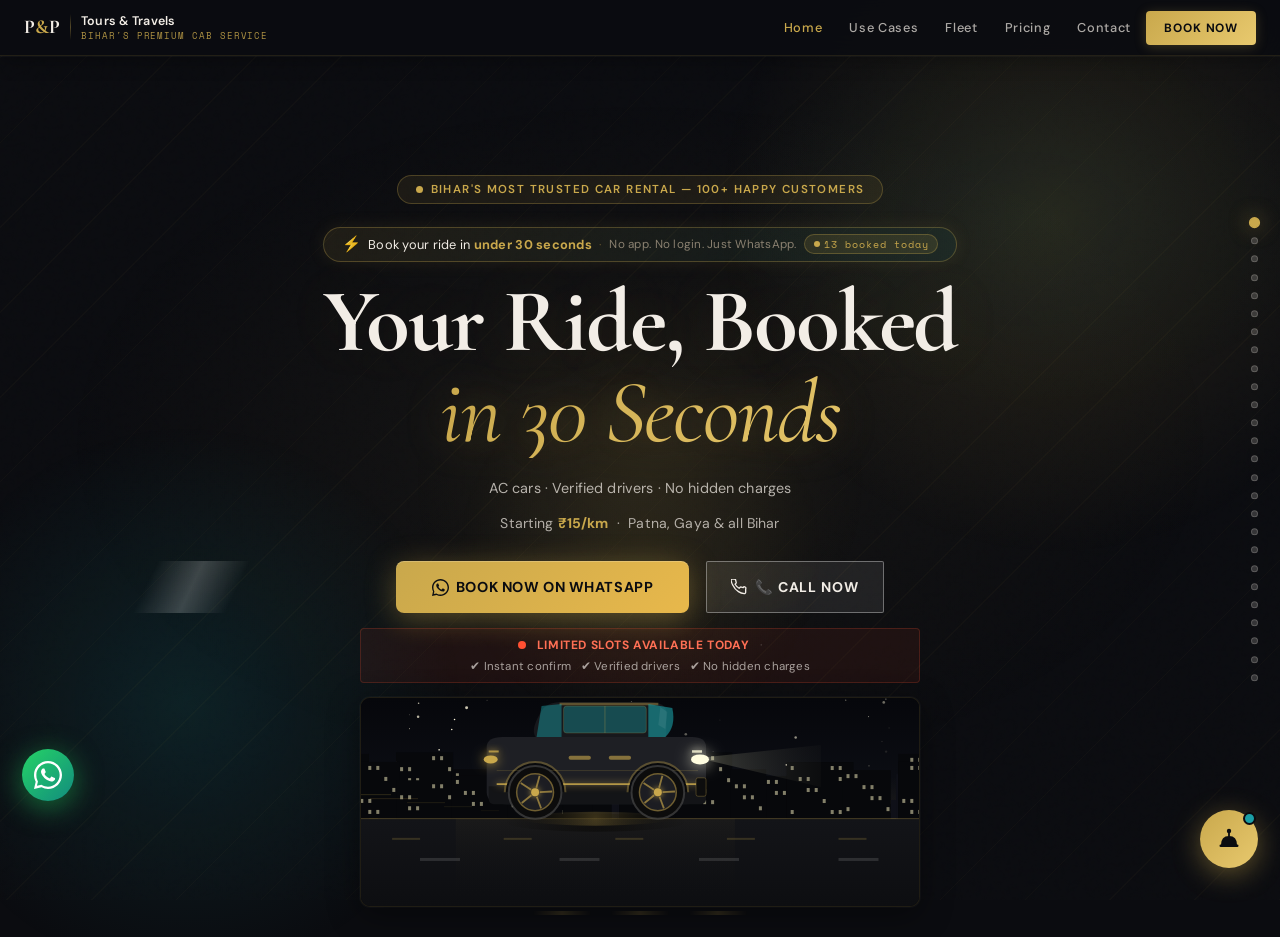
==== commit dd9190e9: "Add files via upload" ====
--- a/index.html
+++ b/index.html
@@ -81,7 +81,7 @@
      ══════════════════════════════════════════ -->
 <script>
   window.PP_CONFIG = {
-    SHEETS_URL: 'https://script.google.com/macros/s/AKfycbxOt7p5Lb-whRig5UeUf5t731j4768a8RzlQw2KNiVfTzyFf_tosFkQeUI4PYGgJ18oYA/exec',
+    SHEETS_URL: 'https://script.google.com/macros/s/AKfycbwVYgc5XKi1EltBG9_dC-8ZcRO83t_3wJaH0ozb3ozpN2E2Dia1fUA1EvhSaKHYj3tK3A/exec',
     GA_ID: 'G-6D0TFFYF0Q',
     WA_NUMBER: '917870737475',
     DRIVERS: ['Kishan Kumar', 'Vishal Kumar']
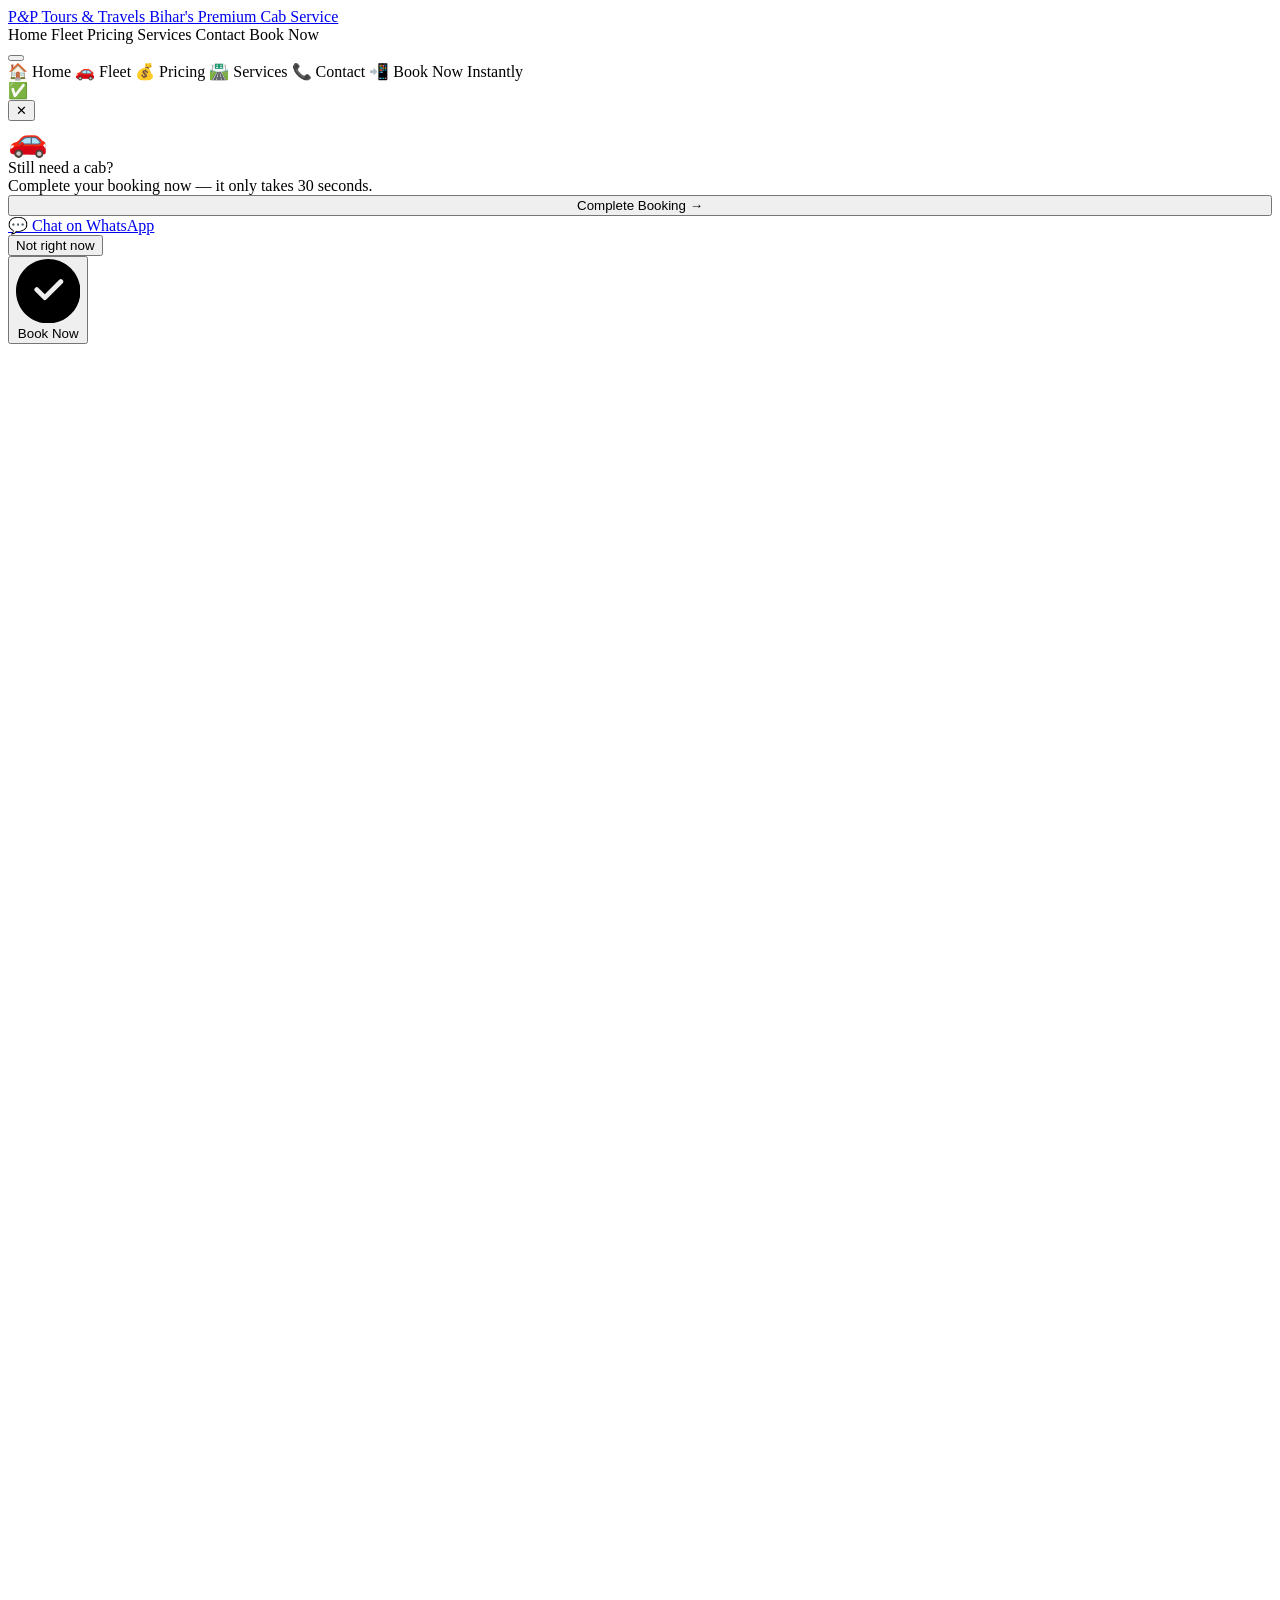
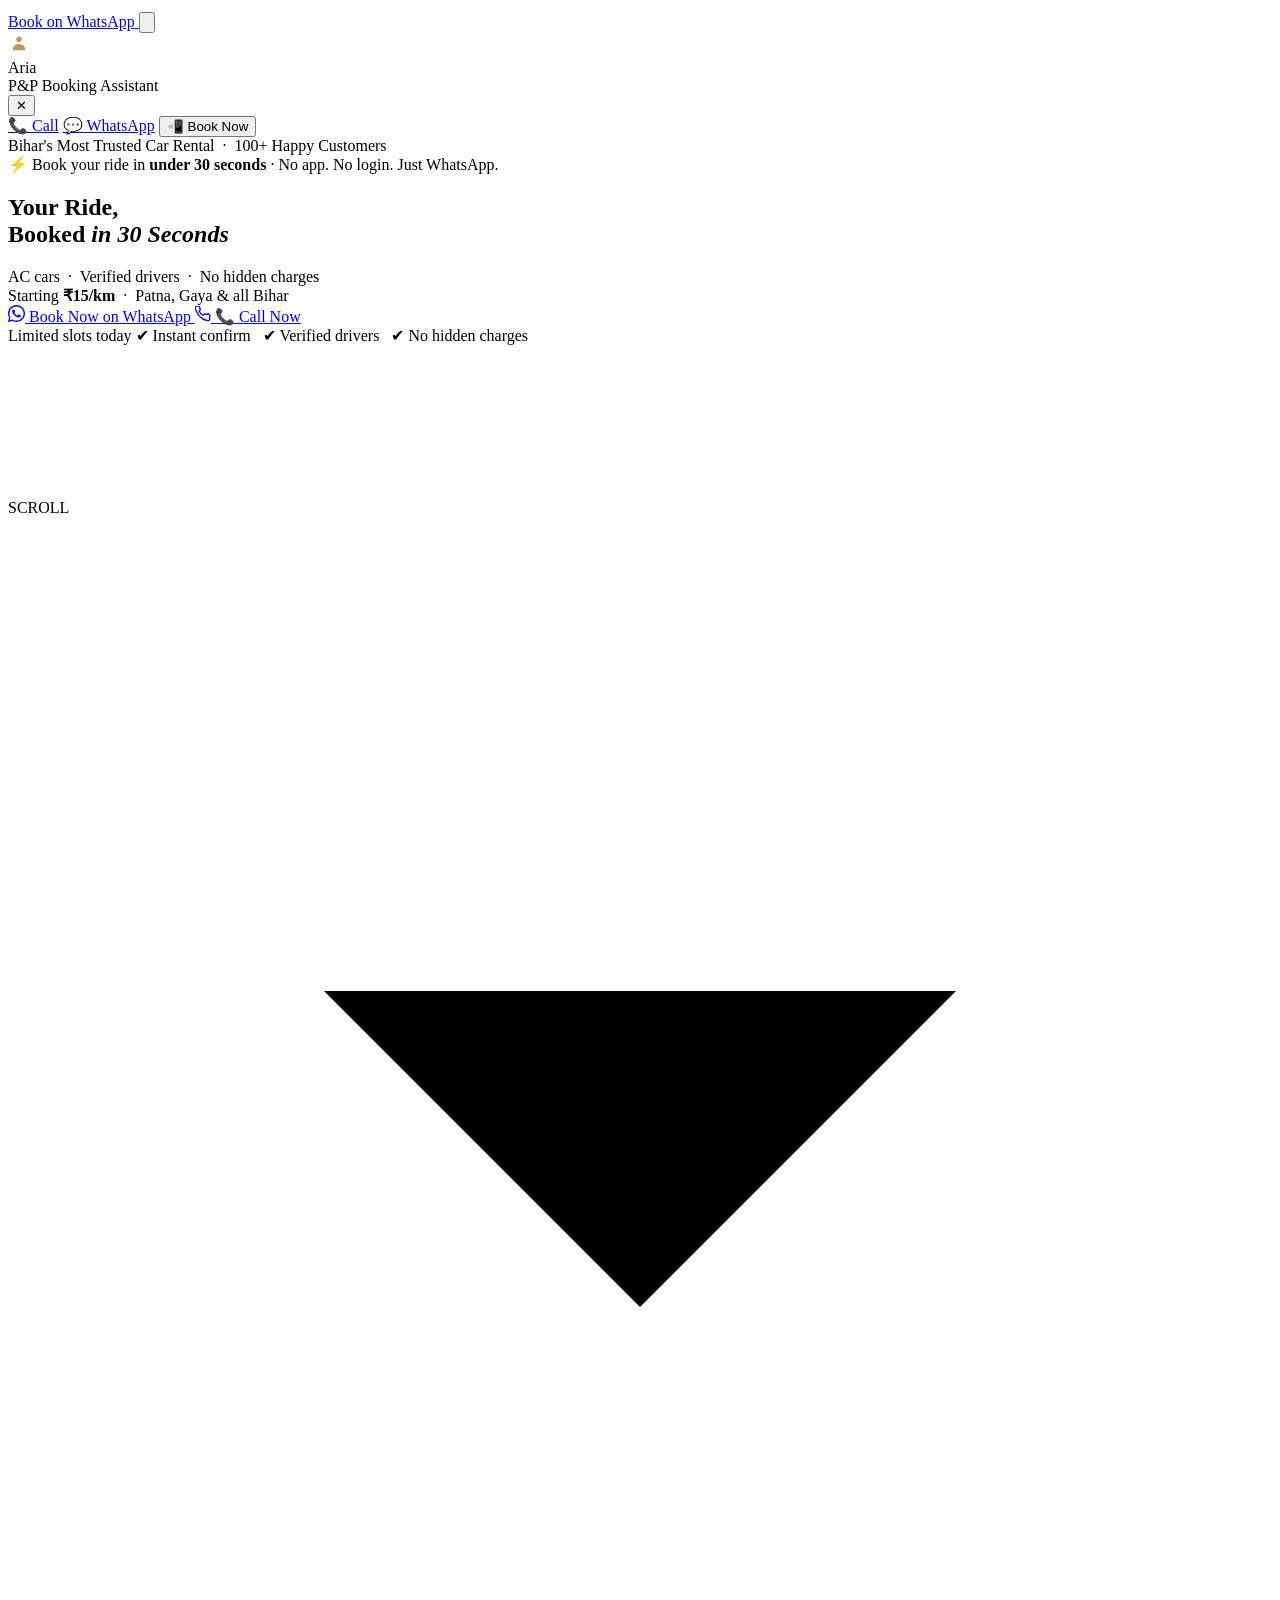
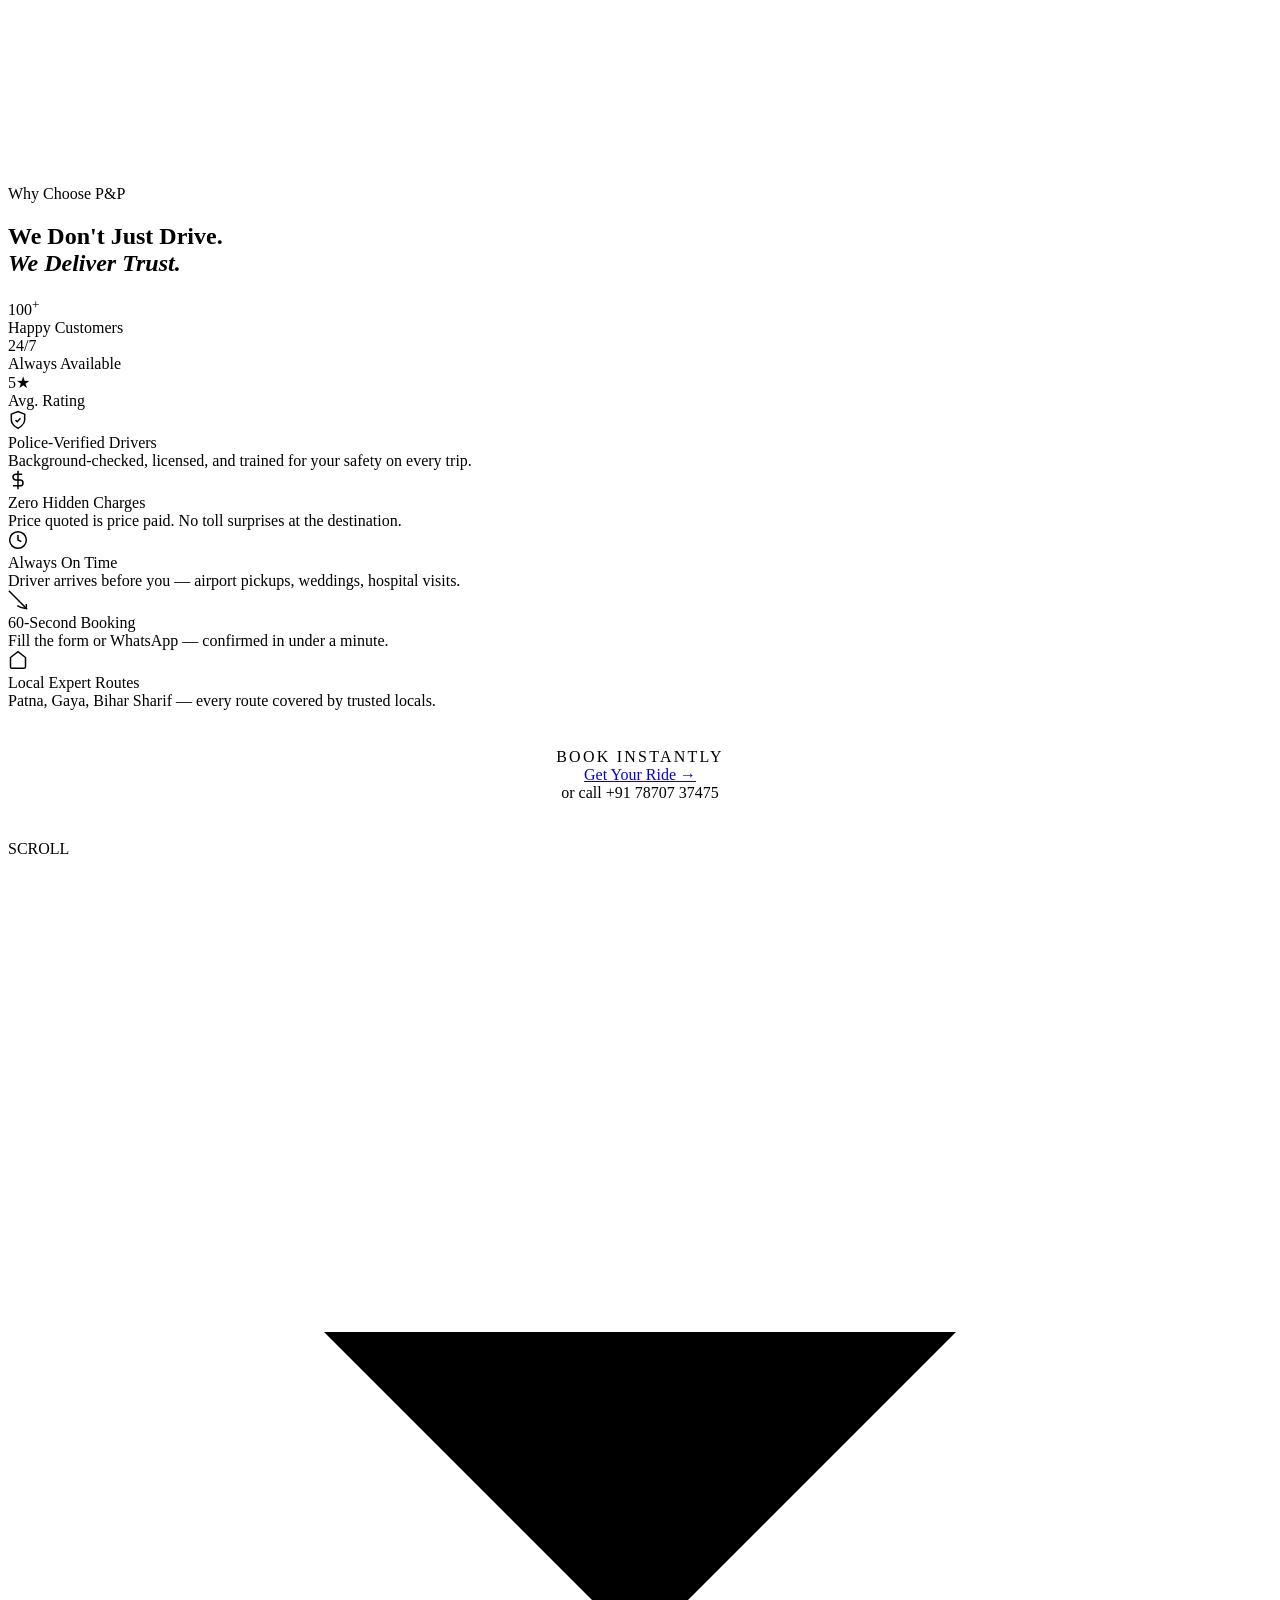
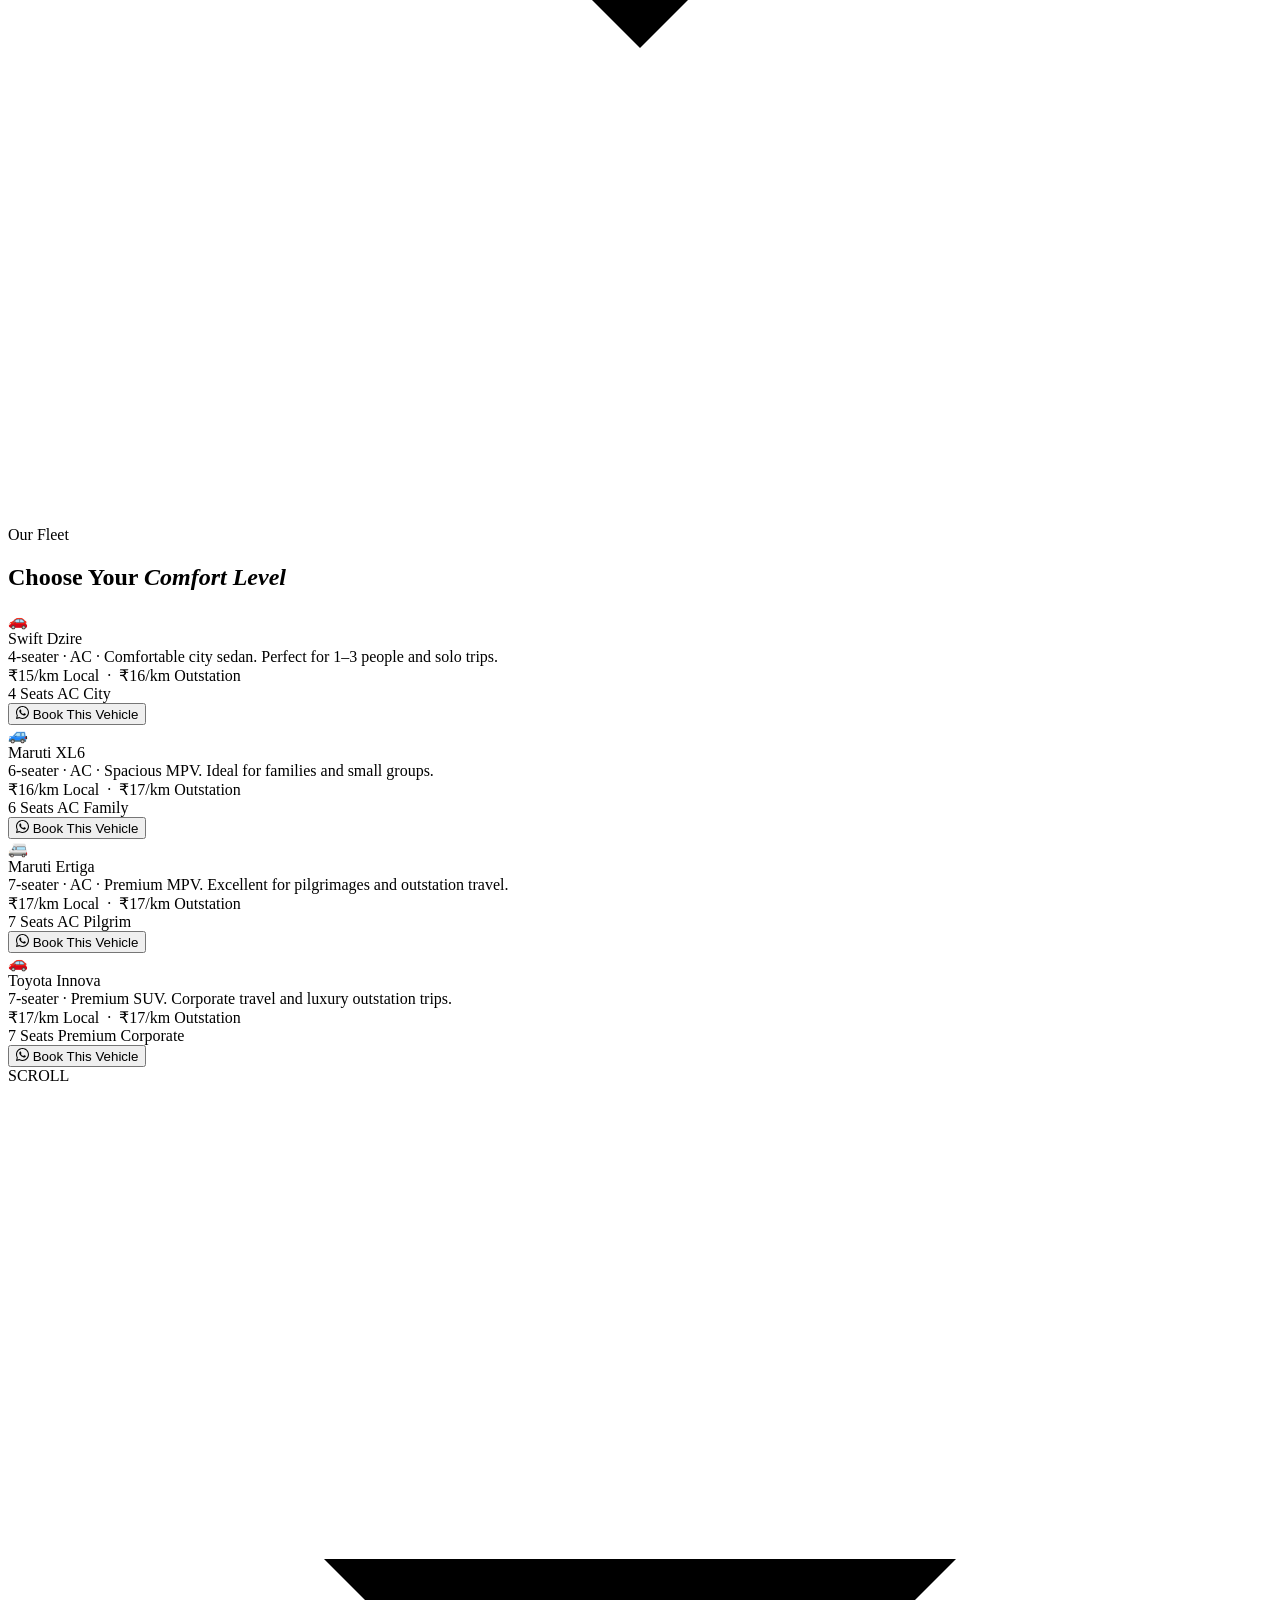
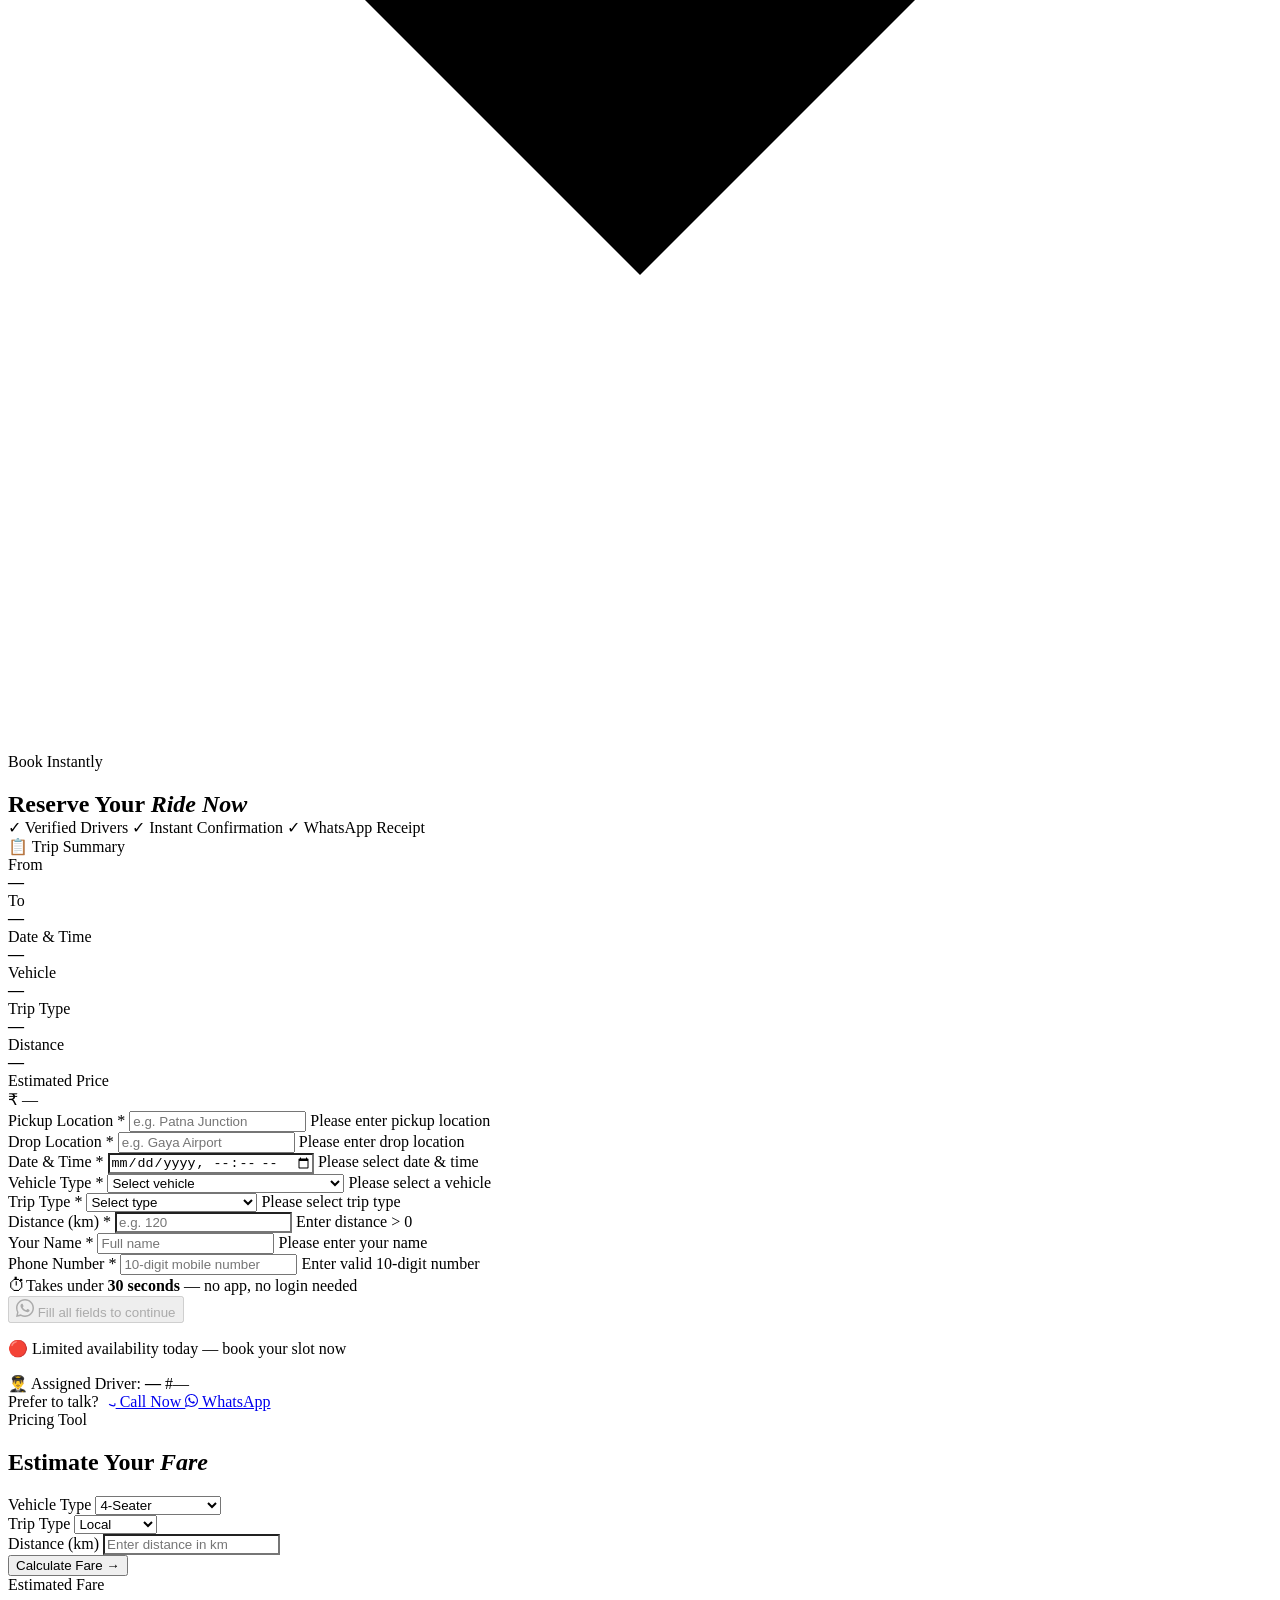
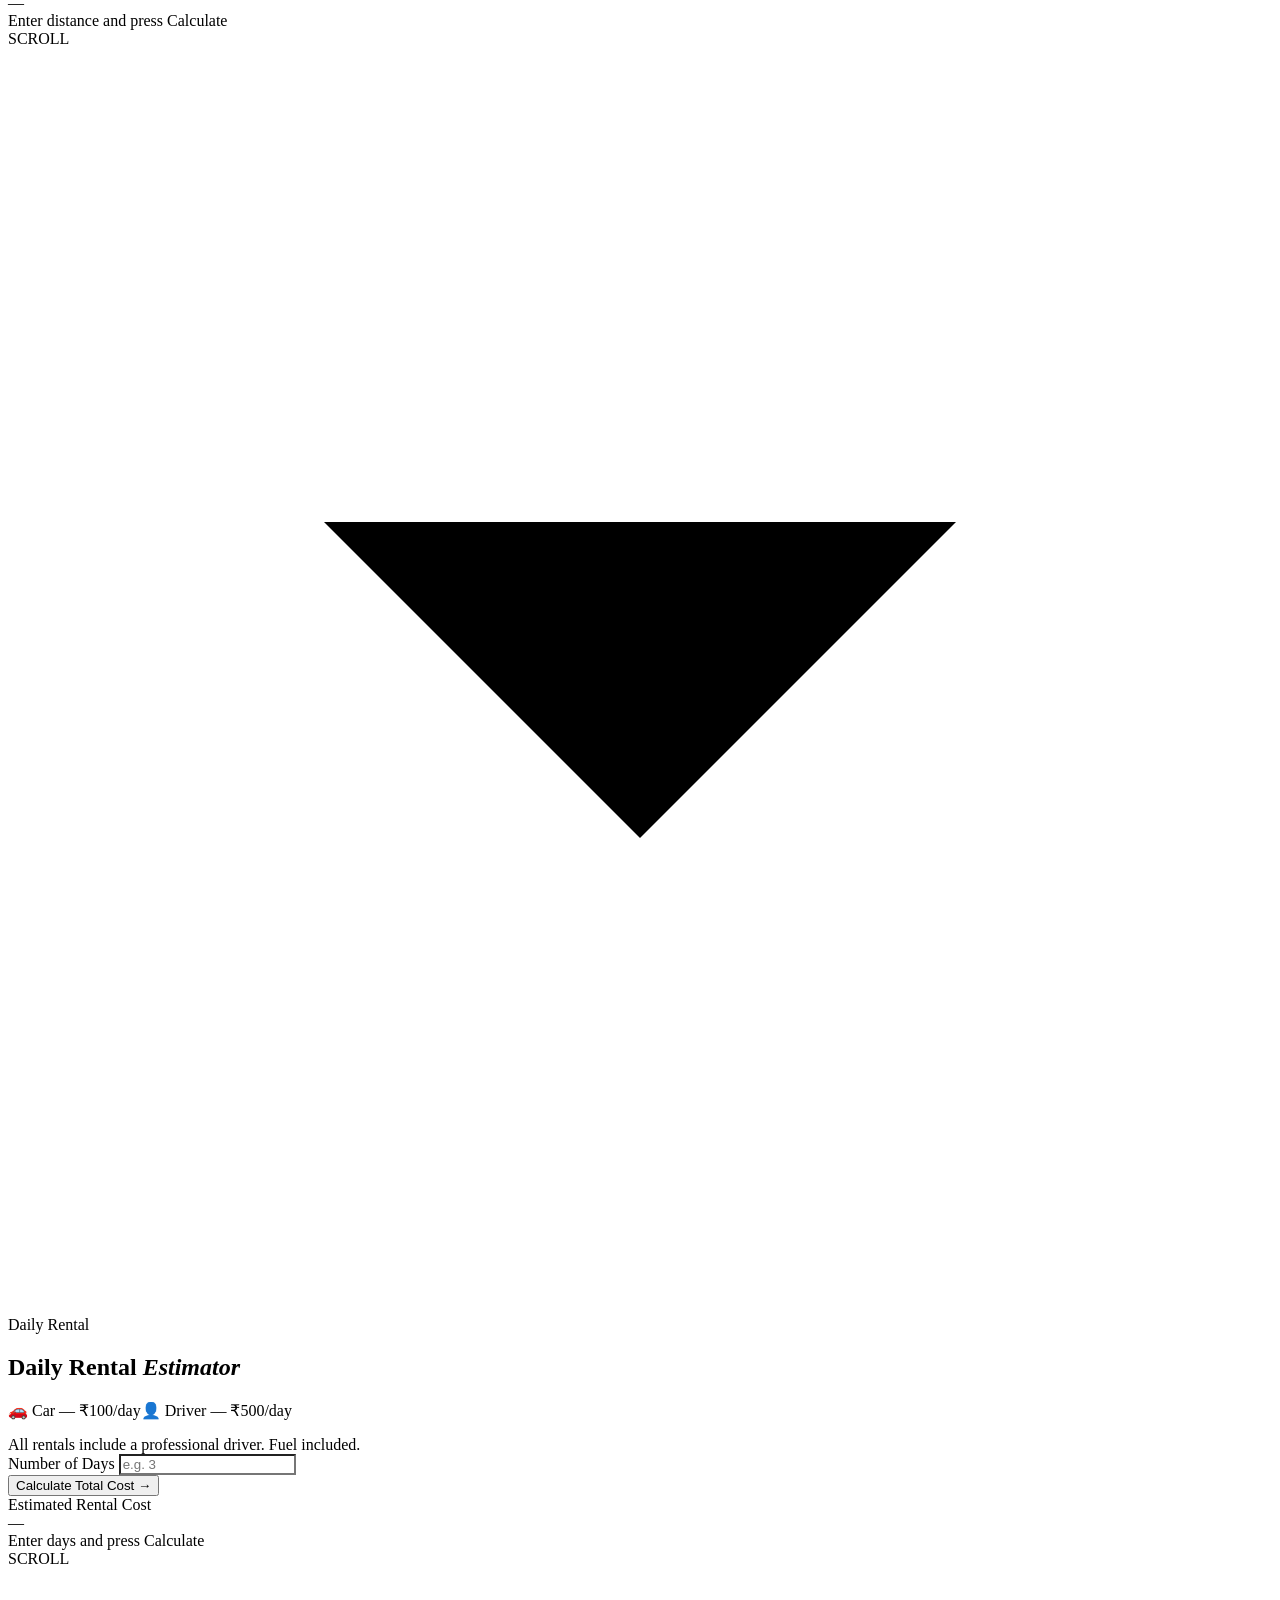
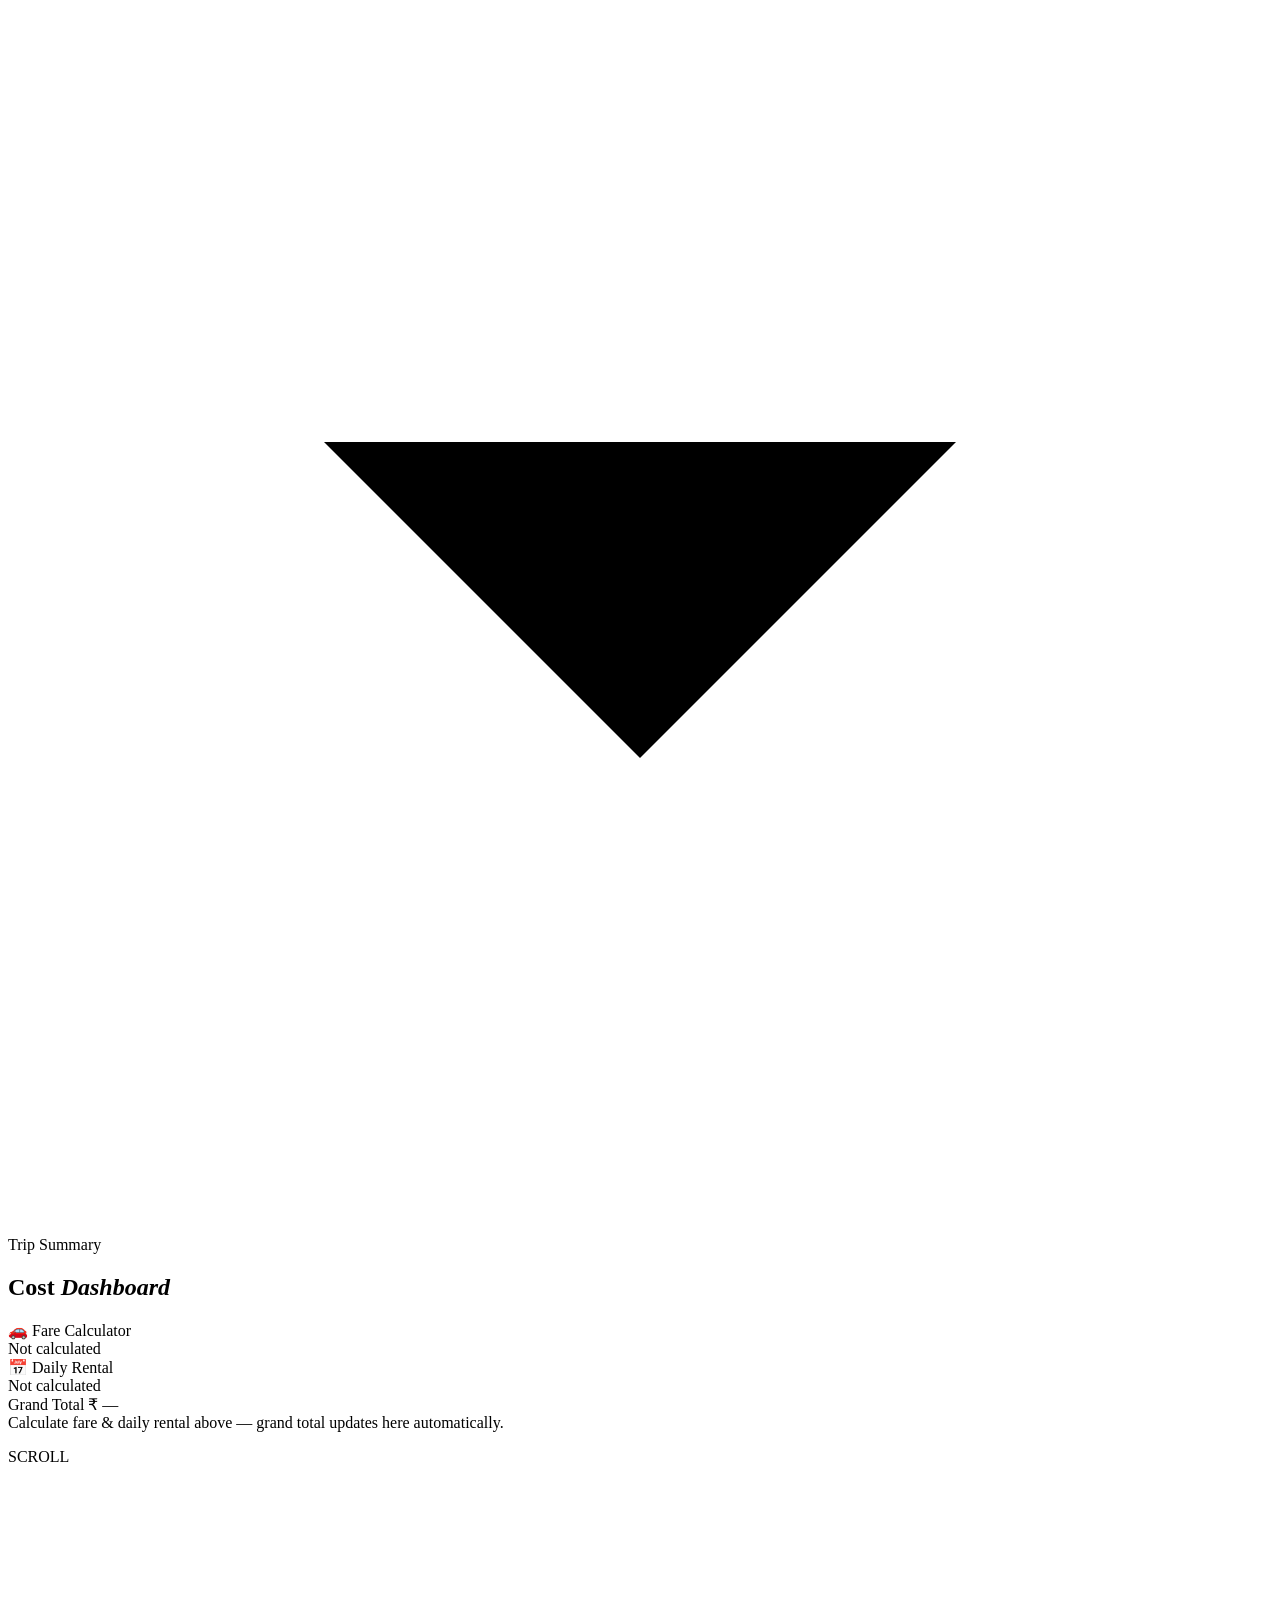
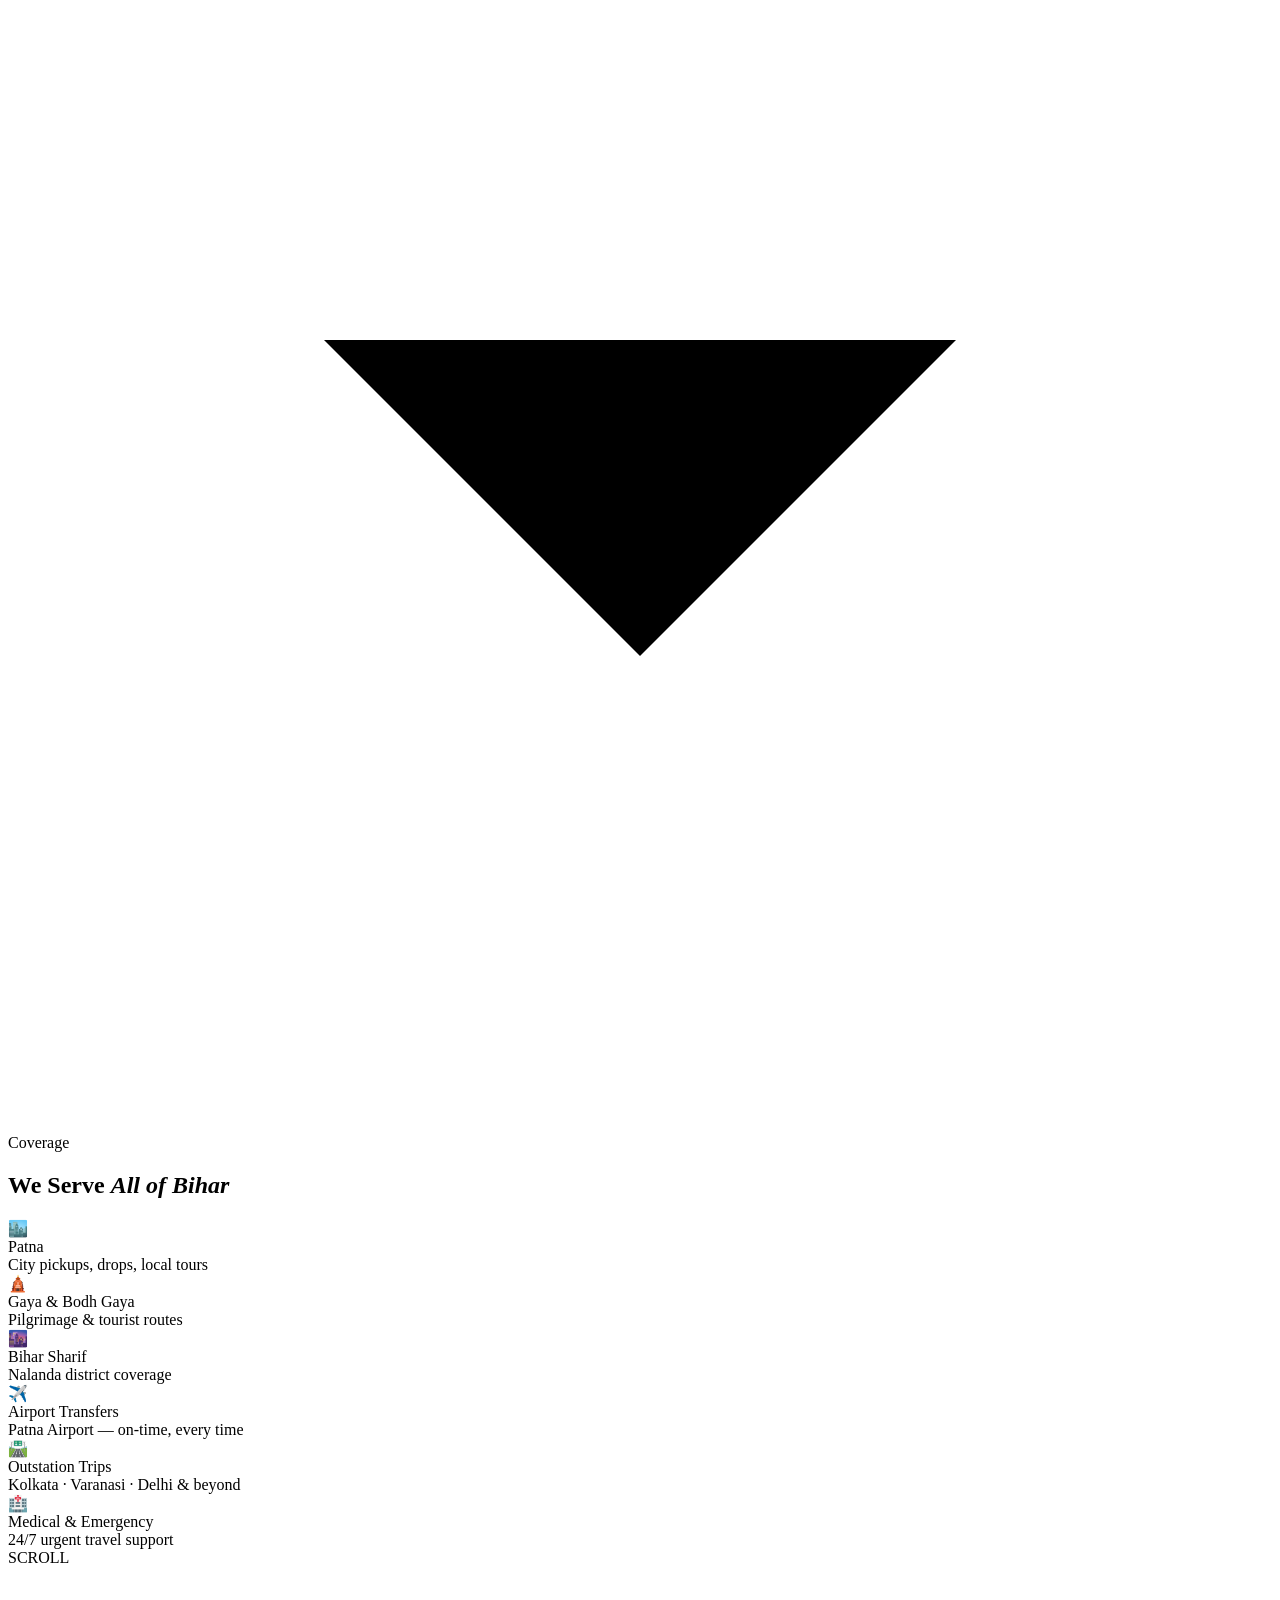
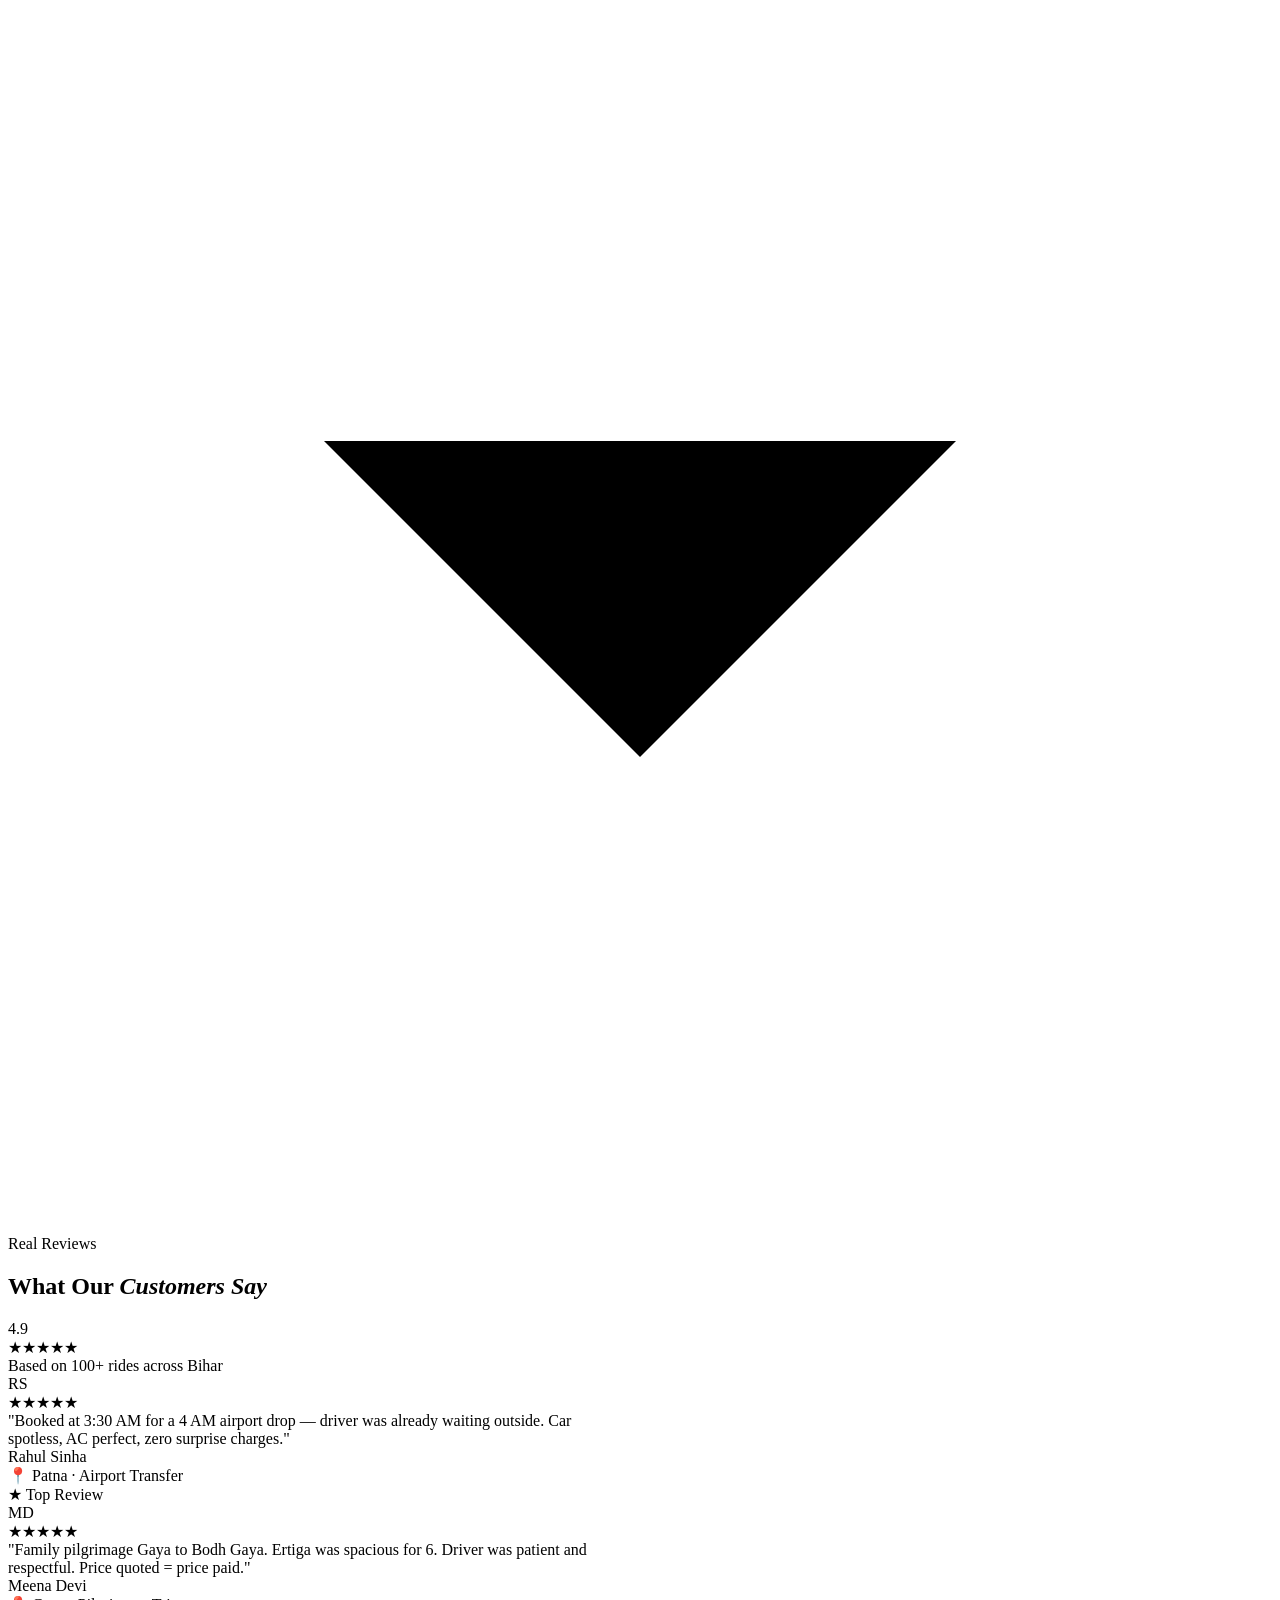
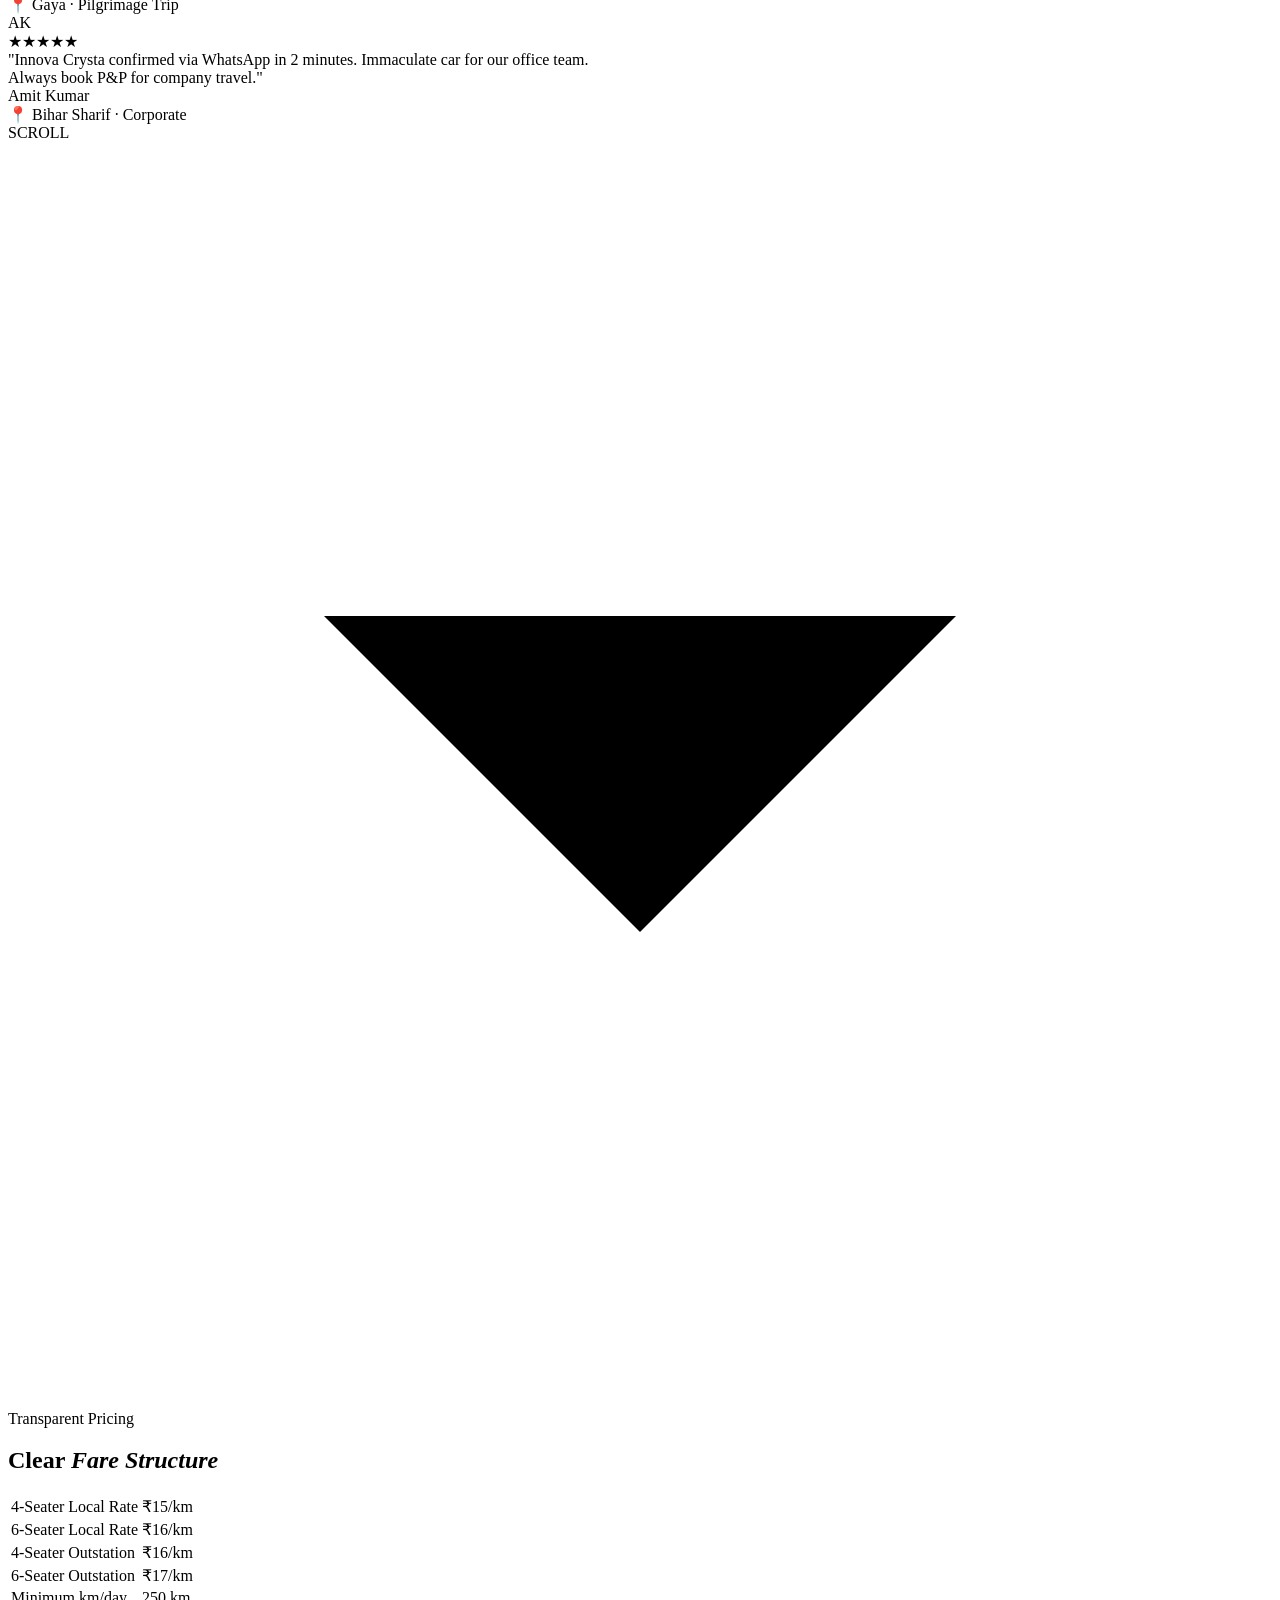
==== commit 1488591c: "Add files via upload" ====
--- a/index.html
+++ b/index.html
@@ -3,9654 +3,998 @@
 <head>
 <meta charset="UTF-8"/>
 <meta name="viewport" content="width=device-width, initial-scale=1.0"/>
-<title>P&P Tours and Travels | Car Rental in Bihar | Taxi Service in Patna, Gaya, Bihar Sharif</title>
-<meta name="description" content="Book reliable car rental in Bihar starting ₹15/km. Taxi service in Patna, Gaya, Bihar Sharif. Airport transfers, outstation cabs, wedding cars &amp; medical rides. 24/7 support, verified drivers, instant WhatsApp booking."/>
-<meta name="keywords" content="car rental in Bihar, taxi service in Patna, outstation cab Bihar, Patna cab booking, Gaya taxi, Bihar Sharif cab, airport transfer Patna, wedding car rental Bihar, medical cab Patna, P&P Tours Travels"/>
-<meta name="robots" content="index, follow"/>
-<meta name="author" content="P&P Tours and Travels"/>
-<meta name="geo.region" content="IN-BR"/>
-<meta name="geo.placename" content="Patna, Bihar, India"/>
-<meta property="og:title" content="P&P Tours and Travels | Reliable Car Rental in Bihar — Starting ₹15/km"/>
-<meta property="og:description" content="Starting ₹15/km. Verified drivers. Airport transfers, outstation, wedding &amp; medical rides. 24/7 service across Patna, Gaya, Bihar Sharif &amp; beyond."/>
-<meta property="og:type" content="website"/>
-<meta property="og:locale" content="en_IN"/>
-<meta name="twitter:card" content="summary"/>
-<meta name="twitter:title" content="P&P Tours and Travels | Car Rental Bihar"/>
-<meta name="twitter:description" content="Book trusted car rental in Bihar. ₹15/km. Instant WhatsApp booking. 24/7 service."/>
+<title>P&P Tours & Travels | Premium Car Rental Bihar | Starting ₹15/km</title>
+<meta name="description" content="Bihar's most trusted premium cab service. AC cars, verified drivers, zero hidden charges. Starting ₹15/km across Patna, Gaya, Bihar Sharif. Book in 30 seconds via WhatsApp."/>
+<meta name="keywords" content="car rental Bihar, taxi service Patna, outstation cab Bihar, Patna cab booking, Gaya taxi, Bihar Sharif cab, airport transfer Patna, P&P Tours Travels"/>
 <link rel="canonical" href="https://pptoursandtravels.in/"/>
-<!-- Local Business Schema -->
+<meta property="og:title"       content="P&P Tours & Travels | Bihar's Premium Cab Service"/>
+<meta property="og:description" content="Verified drivers, AC cars, zero hidden charges. Starting ₹15/km."/>
+<meta property="og:type"        content="website"/>
+<meta property="og:url"         content="https://pptoursandtravels.in/"/>
+<meta name="theme-color"        content="#09090c"/>
+
+<!-- Structured data -->
 <script type="application/ld+json">
 {
-  "@context": "https://schema.org",
-  "@type": "LocalBusiness",
-  "name": "P&P Tours and Travels",
-  "description": "Car rental and taxi service in Bihar. Serving Patna, Gaya, Bihar Sharif and outstation routes.",
-  "url": "https://pptoursandtravels.in",
-  "telephone": "+917870737475",
-  "email": "meepiyush0035@gmail.com",
-  "address": {
-    "@type": "PostalAddress",
-    "addressLocality": "Patna",
-    "addressRegion": "Bihar",
-    "addressCountry": "IN"
-  },
-  "geo": {
-    "@type": "GeoCoordinates",
-    "latitude": 25.5941,
-    "longitude": 85.1376
-  },
-  "areaServed": ["Patna","Gaya","Bihar Sharif","Bihar"],
-  "priceRange": "₹₹",
-  "openingHours": "Mo-Su 00:00-23:59",
-  "hasOfferCatalog": {
-    "@type": "OfferCatalog",
-    "name": "Car Rental Services",
-    "itemListElement": [
-      {"@type":"Offer","itemOffered":{"@type":"Service","name":"Local Taxi Patna"},"price":"15","priceCurrency":"INR","description":"Per km rate"},
-      {"@type":"Offer","itemOffered":{"@type":"Service","name":"Airport Transfer Patna"},"price":"999","priceCurrency":"INR","description":"Starting price"},
-      {"@type":"Offer","itemOffered":{"@type":"Service","name":"Outstation Cab Bihar"},"price":"16","priceCurrency":"INR","description":"Per km rate"}
-    ]
-  }
+  "@context":"https://schema.org","@type":"LocalBusiness",
+  "name":"P&P Tours and Travels",
+  "description":"Car rental and taxi service in Bihar",
+  "url":"https://pptoursandtravels.in",
+  "telephone":"+917870737475",
+  "email":"meepiyush0035@gmail.com",
+  "address":{"@type":"PostalAddress","addressLocality":"Patna","addressRegion":"Bihar","addressCountry":"IN"},
+  "priceRange":"₹₹","openingHours":"Mo-Su 00:00-23:59",
+  "sameAs":["https://wa.me/917870737475"]
 }
 </script>
-<!-- ══════════════════════════════════════════
-     GOOGLE ANALYTICS 4
-     SETUP: Replace G-XXXXXXXXXX with your real
-     Measurement ID from analytics.google.com
-     ══════════════════════════════════════════ -->
+
+<!-- Google Analytics -->
 <script async src="https://www.googletagmanager.com/gtag/js?id=G-6D0TFFYF0Q"></script>
 <script>
-  window.dataLayer = window.dataLayer || [];
-  function gtag(){ dataLayer.push(arguments); }
-  gtag('js', new Date());
-  gtag('config', 'G-6D0TFFYF0Q', {
-    page_title: 'P&P Tours and Travels',
-    page_location: window.location.href
-  });
+  window.dataLayer=window.dataLayer||[];
+  function gtag(){dataLayer.push(arguments);}
+  gtag('js',new Date());
+  gtag('config','G-6D0TFFYF0Q',{anonymize_ip:true});
 </script>
 
-<!-- ══════════════════════════════════════════
-     GOOGLE SHEETS CONFIG
-     SETUP STEPS:
-     1. Create a new Google Sheet
-     2. Name Sheet1 columns: Timestamp | Name | Phone | Pickup | Drop | DateTime | Vehicle | TripType | Distance | Price | Driver | BookingID
-     3. Go to Extensions > Apps Script
-     4. Paste the Apps Script code (see SETUP_GUIDE.md)
-     5. Deploy as Web App → Anyone access
-     6. Copy the Web App URL below
-     ══════════════════════════════════════════ -->
-<script>
-  window.PP_CONFIG = {
-    SHEETS_URL: 'https://script.google.com/macros/s/AKfycbwVYgc5XKi1EltBG9_dC-8ZcRO83t_3wJaH0ozb3ozpN2E2Dia1fUA1EvhSaKHYj3tK3A/exec',
-    GA_ID: 'G-6D0TFFYF0Q',
-    WA_NUMBER: '917870737475',
-    DRIVERS: ['Kishan Kumar', 'Vishal Kumar']
-  };
-</script>
-
-<link href="https://fonts.googleapis.com/css2?family=Cormorant+Garamond:ital,wght@0,400;0,700;1,400&family=DM+Sans:wght@300;400;500;600&family=Space+Mono:wght@400;700&display=swap" rel="stylesheet">
-<!-- Unused font families (Playfair/Outfit/JetBrains) and missing CSS files removed -->
-<style>
-*{margin:0;padding:0;box-sizing:border-box;}
-:root{
-  --ink:#0b0c10;--cream:#f2ede6;--gold:#c9a84c;--gold-light:#e8c96e;
-  --teal:#1a9fa6;--card-bg:rgba(242,237,230,0.04);--border:rgba(201,168,76,0.18);--text-muted:#8a8070;
-  --header-height: 56px;
-}
-html{scroll-behavior:smooth;}
-body{font-family:'DM Sans',sans-serif;background:var(--ink);color:var(--cream);overflow:hidden;height:100vh;}
-
-/* Reel container */
-.reel-container{height:100vh;overflow-y:scroll;scroll-snap-type:y mandatory;-webkit-overflow-scrolling:touch;scrollbar-width:none;}
-.reel-container::-webkit-scrollbar{display:none;}
-
-/* Each slide */
-.reel{height:100vh;scroll-snap-align:start;scroll-snap-stop:always;position:relative;display:flex;flex-direction:column;align-items:center;justify-content:center;overflow:hidden;padding:1.5rem;}
-
-/* Fixed bg */
-body::before{content:"";position:fixed;inset:0;z-index:0;pointer-events:none;background-image:url("data:image/svg+xml,%3Csvg viewBox='0 0 200 200' xmlns='http://www.w3.org/2000/svg'%3E%3Cfilter id='n'%3E%3CfeTurbulence type='fractalNoise' baseFrequency='0.75' numOctaves='4' stitchTiles='stitch'/%3E%3C/filter%3E%3Crect width='100%25' height='100%25' filter='url(%23n)' opacity='1'/%3E%3C/svg%3E");opacity:0.03;mix-blend-mode:overlay;}
-.orb{position:fixed;border-radius:50%;pointer-events:none;z-index:0;}
-.orb-1{width:55vw;height:55vw;background:radial-gradient(circle,rgba(201,168,76,0.12),transparent 70%);top:-15%;right:-10%;animation:drift1 22s ease-in-out infinite alternate;}
-.orb-2{width:45vw;height:45vw;background:radial-gradient(circle,rgba(26,159,166,0.12),transparent 70%);bottom:-10%;left:-8%;animation:drift2 28s ease-in-out infinite alternate;}
-.orb-3{width:30vw;height:30vw;background:radial-gradient(circle,rgba(201,168,76,0.07),transparent 70%);top:40%;left:35%;animation:drift1 18s ease-in-out infinite alternate-reverse;}
-@keyframes drift1{0%{transform:translate(0,0);}100%{transform:translate(6vw,9vh) scale(1.15);}}
-@keyframes drift2{0%{transform:translate(0,0);}100%{transform:translate(-5vw,7vh) scale(1.1);}}
-.grid-bg{position:fixed;inset:0;z-index:0;background-image:repeating-linear-gradient(-45deg,rgba(201,168,76,0.025) 0px,rgba(201,168,76,0.025) 1px,transparent 1px,transparent 60px);}
-
-/* Dot nav */
-.dot-nav{position:fixed;right:1.4rem;top:50%;transform:translateY(-50%);z-index:300;display:flex;flex-direction:column;gap:.7rem;}
-.dot{width:8px;height:8px;border-radius:50%;background:rgba(242,237,230,0.2);border:1px solid rgba(242,237,230,0.25);cursor:pointer;transition:all .3s;}
-.dot.active{background:var(--gold);border-color:var(--gold);transform:scale(1.5);}
-
-/* Scroll hint */
-.scroll-hint{position:absolute;bottom:1.8rem;left:50%;transform:translateX(-50%);display:flex;flex-direction:column;align-items:center;gap:.3rem;opacity:.45;animation:bounce 2s ease-in-out infinite;font-family:'Space Mono',monospace;font-size:.58rem;letter-spacing:.15em;color:var(--gold);}
-.scroll-hint svg{width:18px;height:18px;stroke:var(--gold);fill:none;stroke-width:2;}
-@keyframes bounce{0%,100%{transform:translateX(-50%) translateY(0);}50%{transform:translateX(-50%) translateY(6px);}}
-
-/* Inner content */
-.reel-inner{position:relative;z-index:10;width:100%;max-width:660px;text-align:center;}
-
-/* Animations */
-.anim{opacity:0;transform:translateY(40px);transition:opacity .65s ease,transform .65s ease;}
-.anim.d1{transition-delay:.1s;}.anim.d2{transition-delay:.22s;}.anim.d3{transition-delay:.34s;}.anim.d4{transition-delay:.46s;}.anim.d5{transition-delay:.58s;}
-.anim.in{opacity:1;transform:translateY(0);}
-.ascale{opacity:0;transform:scale(0.88);transition:opacity .6s ease,transform .6s ease;}
-.ascale.d1{transition-delay:.12s;}.ascale.d2{transition-delay:.26s;}.ascale.d3{transition-delay:.4s;}.ascale.d4{transition-delay:.54s;}
-.ascale.in{opacity:1;transform:scale(1);}
-
-/* Typography */
-.section-label{font-family:'Space Mono',monospace;font-size:.63rem;letter-spacing:.22em;text-transform:uppercase;color:var(--teal);margin-bottom:.7rem;display:block;}
-.section-title{font-family:'Cormorant Garamond',serif;font-size:clamp(1.9rem,5vw,3rem);font-weight:700;margin-bottom:2rem;color:var(--cream);line-height:1.1;}
-.section-title em{font-style:italic;font-weight:400;color:var(--gold);}
-
-/* Buttons */
-.btn-primary{padding:.82rem 1.9rem;border:none;border-radius:2px;cursor:pointer;background:linear-gradient(135deg,var(--gold),var(--gold-light));color:var(--ink);font-weight:600;font-size:.85rem;letter-spacing:.06em;text-transform:uppercase;text-decoration:none;display:inline-block;transition:transform .3s,box-shadow .3s;font-family:'DM Sans',sans-serif;}
-.btn-primary:hover{transform:translateY(-2px);box-shadow:0 12px 35px rgba(201,168,76,0.35);}
-.btn-outline{padding:.82rem 1.9rem;border:1px solid var(--border);border-radius:2px;cursor:pointer;background:transparent;color:var(--cream);font-weight:500;font-size:.85rem;letter-spacing:.06em;text-transform:uppercase;text-decoration:none;display:inline-block;transition:all .3s;font-family:'DM Sans',sans-serif;}
-.btn-outline:hover{border-color:var(--gold);color:var(--gold);}
-
-/* Hero */
-.hero-tag{display:inline-block;font-family:'Space Mono',monospace;font-size:.65rem;letter-spacing:.2em;text-transform:uppercase;color:var(--teal);border:1px solid rgba(26,159,166,0.35);padding:.38rem 1rem;border-radius:2px;margin-bottom:1.6rem;}
-.hero h1{font-family:'Cormorant Garamond',serif;font-size:clamp(2.5rem,7vw,5rem);font-weight:700;line-height:1.05;margin-bottom:1.2rem;}
-.hero h1 em{font-style:italic;font-weight:400;color:var(--gold);}
-.hero p{font-size:.95rem;color:var(--text-muted);max-width:500px;line-height:1.75;margin:0 auto 1.8rem;}
-.hero-ctas{display:flex;gap:1rem;flex-wrap:wrap;justify-content:center;}
-
-/* ── Night drive canvas ── */
-.car-stage{width:100%;max-width:560px;height:210px;position:relative;margin:1.6rem auto 0;border-radius:10px;overflow:hidden;background:#08090c;}
-#driveCanvas{width:100%;height:100%;display:block;}
-
-/* Why strip */
-.why-grid{display:grid;grid-template-columns:repeat(3,1fr);gap:1rem;width:100%;}
-.why-card{background:var(--card-bg);border:1px solid var(--border);border-radius:4px;padding:1.6rem 1rem;text-align:center;}
-.why-number{font-family:'Cormorant Garamond',serif;font-size:2.6rem;font-weight:700;color:var(--gold);line-height:1;}
-.why-label{font-size:.78rem;color:var(--text-muted);margin-top:.3rem;}
-
-/* Fleet */
-.fleet-grid{display:grid;grid-template-columns:repeat(2,1fr);gap:.9rem;width:100%;}
-.fleet-card{background:var(--card-bg);border:1px solid var(--border);border-radius:4px;padding:1.3rem;text-align:center;transition:border-color .3s,transform .3s;}
-.fleet-card:hover{transform:translateY(-4px);border-color:rgba(201,168,76,0.4);}
-.fleet-icon{font-size:1.8rem;margin-bottom:.5rem;display:block;}
-.fleet-card h3{font-family:'Cormorant Garamond',serif;font-size:1.15rem;font-weight:700;margin-bottom:.3rem;}
-.fleet-card p{color:var(--text-muted);font-size:.78rem;line-height:1.5;}
-.fleet-rate{margin-top:.7rem;display:inline-block;font-family:'Space Mono',monospace;font-size:.85rem;font-weight:700;color:var(--gold);padding:.25rem .7rem;border:1px solid rgba(201,168,76,0.3);border-radius:2px;background:rgba(201,168,76,0.06);}
-
-/* Calculator */
-.calculator{background:var(--card-bg);backdrop-filter:blur(24px);border:1px solid var(--border);border-radius:4px;padding:1.8rem;width:100%;max-width:500px;margin:0 auto;text-align:left;}
-.form-grid{display:grid;grid-template-columns:1fr 1fr;gap:1rem;}
-.form-row{display:flex;flex-direction:column;gap:.45rem;}
-.form-row.full{grid-column:1/-1;}
-label{font-size:.68rem;letter-spacing:.12em;text-transform:uppercase;color:var(--text-muted);font-weight:500;font-family:'Space Mono',monospace;}
-select,input[type="number"]{padding:.75rem .9rem;background:rgba(11,12,16,0.6);border:1px solid rgba(242,237,230,0.1);border-radius:2px;color:var(--cream);font-size:.9rem;font-family:'DM Sans',sans-serif;transition:border-color .3s;appearance:none;background-image:url("data:image/svg+xml,%3Csvg xmlns='http://www.w3.org/2000/svg' width='12' height='8' viewBox='0 0 12 8'%3E%3Cpath d='M1 1l5 5 5-5' stroke='%23c9a84c' stroke-width='1.5' fill='none' stroke-linecap='round'/%3E%3C/svg%3E");background-repeat:no-repeat;background-position:right .9rem center;padding-right:2.2rem;}
-input[type="number"]{background-image:none;padding-right:.9rem;}
-select:focus,input:focus{outline:none;border-color:var(--gold);}
-.calc-btn{width:100%;padding:.85rem;margin-top:1rem;background:linear-gradient(135deg,var(--gold),var(--gold-light));color:var(--ink);font-weight:700;font-size:.82rem;letter-spacing:.1em;text-transform:uppercase;border:none;border-radius:2px;cursor:pointer;font-family:'DM Sans',sans-serif;transition:transform .3s,box-shadow .3s;}
-.calc-btn:hover{transform:translateY(-2px);box-shadow:0 10px 30px rgba(201,168,76,0.3);}
-.result{margin-top:1rem;padding:1rem 1.3rem;background:linear-gradient(135deg,rgba(201,168,76,0.07),rgba(26,159,166,0.07));border:1px solid rgba(201,168,76,0.25);border-radius:4px;text-align:center;}
-.result-label{font-family:'Space Mono',monospace;font-size:.62rem;letter-spacing:.18em;text-transform:uppercase;color:var(--text-muted);margin-bottom:.3rem;}
-.result-amount{font-family:'Cormorant Garamond',serif;font-size:2.6rem;font-weight:700;color:var(--gold);line-height:1;}
-.result-breakdown{font-size:.78rem;color:var(--text-muted);margin-top:.4rem;}
-.pills{display:flex;gap:.6rem;flex-wrap:wrap;margin-bottom:1rem;}
-.pill-gold{background:rgba(201,168,76,0.07);border:1px solid rgba(201,168,76,0.2);border-radius:2px;padding:.35rem .8rem;font-size:.75rem;color:var(--gold);}
-.pill-teal{background:rgba(26,159,166,0.07);border:1px solid rgba(26,159,166,0.2);border-radius:2px;padding:.35rem .8rem;font-size:.75rem;color:var(--teal);}
-
-/* Dashboard */
-.dashboard{background:var(--card-bg);border:1px solid rgba(201,168,76,0.35);border-radius:4px;padding:1.8rem;width:100%;max-width:520px;margin:0 auto;}
-.dash-row{display:flex;justify-content:space-between;align-items:center;padding:.8rem 0;border-bottom:1px solid rgba(201,168,76,0.1);}
-.dash-label{font-size:.85rem;color:#8a8070;}
-.dash-label span{font-size:.7rem;display:block;margin-top:.12rem;color:#5a5050;}
-.dash-value{font-family:'Cormorant Garamond',serif;font-size:1.5rem;font-weight:700;color:#f2ede6;}
-.dash-value.pending{font-size:.85rem;color:#5a5050;font-family:'DM Sans',sans-serif;font-weight:400;}
-.dash-total-row{display:flex;justify-content:space-between;align-items:center;margin-top:1.2rem;padding:1rem 1.2rem;background:linear-gradient(135deg,rgba(201,168,76,0.12),rgba(201,168,76,0.06));border:1px solid rgba(201,168,76,0.35);border-radius:4px;}
-.dash-total-label{font-family:'Space Mono',monospace;font-size:.7rem;letter-spacing:.12em;text-transform:uppercase;color:#c9a84c;}
-.dash-total-value{font-family:'Cormorant Garamond',serif;font-size:2.2rem;font-weight:700;color:#c9a84c;}
-
-/* Contact */
-.contact-box{background:var(--card-bg);border:1px solid var(--border);border-radius:4px;padding:2.2rem;width:100%;max-width:460px;margin:0 auto;text-align:center;}
-.contact-tagline{font-family:'Cormorant Garamond',serif;font-style:italic;font-size:1.05rem;color:var(--text-muted);margin-bottom:1.6rem;line-height:1.5;}
-.contact-item{margin:.9rem 0;font-size:.92rem;color:var(--cream);display:flex;align-items:center;justify-content:center;gap:.7rem;}
-.ci-icon{width:32px;height:32px;border-radius:50%;background:rgba(201,168,76,0.1);border:1px solid var(--border);display:flex;align-items:center;justify-content:center;font-size:.85rem;flex-shrink:0;}
-.contact-item a{color:var(--cream);text-decoration:none;transition:color .3s;}
-.contact-item a:hover{color:var(--gold);}
-.contact-buttons{display:flex;gap:.9rem;justify-content:center;margin-top:1.8rem;flex-wrap:wrap;}
-.footer-txt{margin-top:1.4rem;font-size:.75rem;color:var(--text-muted);letter-spacing:.05em;}
-.footer-txt a{color:var(--gold);text-decoration:none;}
-
-/* ══════════════════════════════════════════
-   PREMIUM UI UPGRADE v4
-   GPU-only · No layout shift · Mobile-safe
-══════════════════════════════════════════ */
-
-/* ── Global font smoothing ── */
-*{-webkit-font-smoothing:antialiased;-moz-osx-font-smoothing:grayscale;}
-
-/* ── Scroll-reveal base state ── */
-.reveal{
-  opacity:0;
-  transform:translateY(18px);
-  transition:opacity .55s cubic-bezier(0.22,1,0.36,1),
-             transform .55s cubic-bezier(0.22,1,0.36,1);
-  will-change:opacity,transform;
-}
-.reveal.visible{opacity:1;transform:translateY(0);}
-.reveal.from-left{transform:translateX(-18px);}
-.reveal.from-right{transform:translateX(18px);}
-.reveal.visible.from-left,.reveal.visible.from-right{transform:translateX(0);}
-
-/* Stagger children inside containers */
-.wcu-grid .wcu-card:nth-child(1){transition-delay:.05s;}
-.wcu-grid .wcu-card:nth-child(2){transition-delay:.1s;}
-.wcu-grid .wcu-card:nth-child(3){transition-delay:.15s;}
-.wcu-grid .wcu-card:nth-child(4){transition-delay:.2s;}
-.wcu-grid .wcu-card:nth-child(5){transition-delay:.25s;}
-.wcu-grid .wcu-card:nth-child(6){transition-delay:.3s;}
-.fc-grid .fc-card:nth-child(1){transition-delay:.04s;}
-.fc-grid .fc-card:nth-child(2){transition-delay:.1s;}
-.fc-grid .fc-card:nth-child(3){transition-delay:.16s;}
-.fc-grid .fc-card:nth-child(4){transition-delay:.22s;}
-.testi-upgrade-card:nth-child(1){transition-delay:.05s;}
-.testi-upgrade-card:nth-child(2){transition-delay:.13s;}
-.testi-upgrade-card:nth-child(3){transition-delay:.21s;}
-
-/* ── Button micro-interactions ── */
-/* All anchor/button elements: smooth base */
-a,button{transition:transform .18s cubic-bezier(0.34,1.56,0.64,1),
-                     box-shadow .22s ease,
-                     background .22s ease,
-                     border-color .22s ease,
-                     color .18s ease,
-                     opacity .18s ease;}
-
-/* Press / active shrink on all interactive elements */
-.btn-primary:active,
-.btn-outline:active,
-.btn-hero-call:active,
-.nav-cta:active,
-.book-now-btn:active,
-#floatBookBtn:active,
-.wcu-cta-btn:active,
-.usecase-btn:active,
-.bcr-call-btn:active,
-.bcr-wa-btn:active,
-.trust-cta-link:active{
-  transform:scale(0.96) !important;
-  transition:transform .08s ease !important;
-}
-
-/* Primary book button — lift on hover */
-.btn-primary:hover,.hero-cta-main:hover{
-  transform:translateY(-3px) scale(1.02);
-  box-shadow:0 10px 32px rgba(201,168,76,0.45);
-}
-
-/* Nav CTA micro lift */
-.nav-cta:hover{
-  transform:translateY(-2px) scale(1.03);
-  box-shadow:0 6px 20px rgba(201,168,76,0.38);
-}
-
-/* Outline / ghost buttons */
-.btn-outline:hover{
-  transform:translateY(-2px);
-  box-shadow:0 6px 18px rgba(26,159,166,0.2);
-}
-
-/* ── Card hover depth system ── */
-/* Fleet cards */
-.fc-card{
-  transition:transform .28s cubic-bezier(0.22,1,0.36,1),
-             box-shadow .28s ease,
-             border-color .28s ease;
-  will-change:transform;
-}
-.fc-card:hover{
-  transform:translateY(-6px) scale(1.01);
-  box-shadow:0 16px 48px rgba(0,0,0,0.5),
-             0 0 0 1px rgba(201,168,76,0.22);
-}
-
-/* Use-case cards */
-.usecase-card{
-  transition:transform .28s cubic-bezier(0.22,1,0.36,1),
-             box-shadow .28s ease,
-             border-color .28s ease;
-  will-change:transform;
-}
-.usecase-card:hover{
-  transform:translateY(-5px);
-  box-shadow:0 14px 40px rgba(0,0,0,0.45),
-             0 0 0 1px rgba(201,168,76,0.18);
-}
-
-/* Trust badge cards */
-.trust-badge-v2{
-  transition:transform .28s cubic-bezier(0.22,1,0.36,1),
-             box-shadow .28s ease,
-             border-color .28s ease;
-}
-.trust-badge-v2:hover{
-  transform:translateY(-4px) scale(1.02);
-  box-shadow:0 12px 32px rgba(0,0,0,0.4),
-             0 0 0 1px rgba(201,168,76,0.25);
-}
-
-/* WCU cards */
-.wcu-card{
-  transition:transform .28s cubic-bezier(0.22,1,0.36,1),
-             box-shadow .28s ease,
-             border-color .28s ease,
-             background .28s ease;
-  will-change:transform;
-}
-.wcu-card:hover{
-  transform:translateY(-5px);
-  box-shadow:0 14px 40px rgba(0,0,0,0.45);
-}
-
-/* Testimonial cards */
-.testi-upgrade-card{
-  transition:transform .28s cubic-bezier(0.22,1,0.36,1),
-             box-shadow .28s ease,
-             border-color .28s ease;
-}
-.testi-upgrade-card:hover{
-  transform:translateY(-4px) translateX(0);
-  box-shadow:0 12px 36px rgba(0,0,0,0.4),
-             0 0 0 1px rgba(201,168,76,0.22);
-}
-
-/* Driver cards */
-.driver-card{
-  transition:transform .28s cubic-bezier(0.22,1,0.36,1),
-             box-shadow .28s ease,
-             border-color .28s ease;
-}
-.driver-card:hover{
-  transform:translateY(-5px);
-  box-shadow:0 14px 40px rgba(0,0,0,0.45);
-}
-
-/* Google review cards */
-.google-card{
-  transition:transform .25s cubic-bezier(0.22,1,0.36,1),
-             box-shadow .25s ease,
-             border-color .25s ease;
-}
-.google-card:hover{
-  transform:translateY(-3px);
-  box-shadow:0 10px 28px rgba(0,0,0,0.4);
-}
-
-/* UPI icons */
-.upi-icon{
-  transition:transform .22s cubic-bezier(0.22,1,0.36,1),
-             border-color .22s ease;
-}
-.upi-icon:hover{transform:translateY(-3px) scale(1.06);}
-
-/* ── Form inputs — focus glow ── */
-.booking-form input,
-.booking-form select,
-.booking-grid input,
-.booking-grid select,
-.calculator input,
-.calculator select{
-  transition:border-color .22s ease,
-             box-shadow .22s ease,
-             background .22s ease;
-}
-.booking-form input:focus,
-.booking-form select:focus,
-.booking-grid input:focus,
-.booking-grid select:focus,
-.calculator input:focus,
-.calculator select:focus{
-  border-color:rgba(201,168,76,0.55) !important;
-  box-shadow:0 0 0 3px rgba(201,168,76,0.1),
-             0 2px 12px rgba(201,168,76,0.08) !important;
-  outline:none;
-}
-
-/* ── Section label entrance ── */
-.section-label{
-  transition:letter-spacing .4s ease, opacity .4s ease;
-}
-
-/* ── Floating book button — premium bounce ── */
-#floatBookBtn{
-  transition:transform .25s cubic-bezier(0.34,1.56,0.64,1),
-             box-shadow .25s ease !important;
-}
-#floatBookBtn:hover{
-  transform:translateY(-4px) scale(1.06) !important;
-}
-#floatBookBtn:active{
-  transform:scale(0.94) !important;
-  transition:transform .1s ease !important;
-}
-
-/* ── Scroll hint pulse ── */
-.scroll-hint{
-  animation:scroll-hint-float 2.5s ease-in-out infinite;
-}
-@keyframes scroll-hint-float{
-  0%,100%{transform:translateY(0);opacity:.6;}
-  50%{transform:translateY(5px);opacity:1;}
-}
-
-/* ── Hero pill shimmer ── */
-.hero-pill{
-  position:relative;overflow:hidden;
-}
-.hero-pill::after{
-  content:'';
-  position:absolute;top:0;left:-100%;width:60%;height:100%;
-  background:linear-gradient(90deg,transparent,rgba(255,255,255,0.12),transparent);
-  animation:pill-shimmer 3.5s ease-in-out infinite;
-}
-@keyframes pill-shimmer{
-  0%{left:-100%;}
-  50%,100%{left:150%;}
-}
-
-/* ── Card shimmer accent on hover ── */
-.fc-card,.wcu-card,.usecase-card,.testi-upgrade-card{
-  position:relative;overflow:hidden;
-}
-.fc-card::after,.wcu-card::after,.usecase-card::after{
-  content:'';
-  position:absolute;top:0;left:-100%;width:50%;height:100%;
-  background:linear-gradient(105deg,transparent,rgba(255,255,255,0.04),transparent);
-  transition:left .5s ease;
-  pointer-events:none;
-}
-.fc-card:hover::after,.wcu-card:hover::after,.usecase-card:hover::after{
-  left:150%;
-}
-
-/* ── Nav link hover underline ── */
-.nav-link{
-  position:relative;
-}
-.nav-link::after{
-  content:'';position:absolute;bottom:2px;left:.75rem;right:.75rem;height:1px;
-  background:var(--gold);transform:scaleX(0);transform-origin:left;
-  transition:transform .22s ease;
-}
-.nav-link:hover::after{transform:scaleX(1);}
-
-/* ── Background depth — subtle card shadows ── */
-.fc-card,.usecase-card,.wcu-card,.testi-upgrade-card,
-.driver-card,.google-card,.trust-badge-v2{
-  box-shadow:0 2px 12px rgba(0,0,0,0.25);
-}
-
-/* ── Performance: reduce motion for accessibility ── */
-@media(prefers-reduced-motion:reduce){
-  *{animation-duration:.01ms !important;
-    transition-duration:.01ms !important;}
-  .reveal{opacity:1;transform:none;}
-}
-
-/* ── Mobile: disable heavy hover transforms ── */
-@media(hover:none){
-  .fc-card:hover,.wcu-card:hover,.usecase-card:hover,
-  .testi-upgrade-card:hover,.driver-card:hover{
-    transform:none;
-    box-shadow:0 2px 12px rgba(0,0,0,0.25);
-  }
-}
-
-/* ── Booking button final state refinement ── */
-#bookNowBtn{
-  transition:transform .18s cubic-bezier(0.34,1.56,0.64,1),
-             box-shadow .22s ease,
-             background .22s ease,
-             opacity .22s ease !important;
-}
-#bookNowBtn:not([disabled]):hover{
-  transform:translateY(-3px) scale(1.02) !important;
-}
-#bookNowBtn:not([disabled]):active{
-  transform:scale(0.96) !important;
-  transition:transform .08s ease !important;
-}
-
-/* ══════════════════════════════════════════
-   PREMIUM UI v5 — gap-fill patch
-   Covers elements missed in v4
-══════════════════════════════════════════ */
-
-/* ── Contact links ── */
-.contact-item{transition:transform .22s ease;}
-.contact-item:hover{transform:translateX(3px);}
-.contact-item a{transition:color .2s ease;display:inline-block;}
-.contact-item a:hover{color:var(--gold);}
-.ci-icon{
-  transition:background .22s ease,border-color .22s ease,
-             transform .22s cubic-bezier(0.34,1.56,0.64,1);
-}
-.contact-item:hover .ci-icon{
-  background:rgba(201,168,76,0.18);
-  border-color:rgba(201,168,76,0.4);
-  transform:scale(1.12);
-}
-
-/* ── Calc / daily-rental buttons ── */
-.calc-btn{
-  transition:transform .2s cubic-bezier(0.34,1.56,0.64,1),
-             box-shadow .2s ease !important;
-}
-.calc-btn:hover{
-  transform:translateY(-2px) scale(1.02);
-  box-shadow:0 8px 24px rgba(201,168,76,0.28);
-}
-.calc-btn:active{
-  transform:scale(0.97) !important;
-  transition:transform .08s ease !important;
-}
-
-/* ── Location tabs ── */
-.loc-tab{
-  transition:color .2s ease,border-color .2s ease,
-             background .2s ease,transform .2s ease !important;
-}
-.loc-tab:hover,.loc-tab.active{transform:translateY(-1px);}
-
-/* ── Trust CTA link — slide-right ── */
-.trust-cta-link{
-  display:inline-block;
-  transition:transform .22s cubic-bezier(0.34,1.56,0.64,1),
-             letter-spacing .22s ease !important;
-}
-.trust-cta-link:hover{transform:translateX(6px);letter-spacing:.06em;}
-
-/* ── WCU call link ── */
-.wcu-cta-call{
-  transition:color .2s ease,transform .2s ease !important;
-  display:inline-block;
-}
-.wcu-cta-call:hover{color:var(--teal) !important;transform:translateY(-1px);}
-
-/* ── Popup buttons ── */
-.popup-btn-primary{
-  transition:transform .2s cubic-bezier(0.34,1.56,0.64,1),box-shadow .2s ease !important;
-}
-.popup-btn-primary:hover{transform:translateY(-2px) scale(1.02);box-shadow:0 8px 24px rgba(201,168,76,0.4);}
-.popup-btn-primary:active{transform:scale(0.96) !important;transition:transform .08s ease !important;}
-.popup-btn-wa{transition:transform .2s ease,background .2s ease !important;}
-.popup-btn-wa:hover{transform:translateY(-2px);}
-.popup-btn-wa:active{transform:scale(0.96) !important;}
-
-/* ── Driver photo — subtle spin on card hover ── */
-.driver-photo{
-  transition:transform .35s cubic-bezier(0.34,1.56,0.64,1),border-color .3s ease;
-}
-.driver-card:hover .driver-photo{
-  transform:scale(1.08) rotate(4deg);
-  border-color:rgba(201,168,76,0.55);
-}
-
-/* ── Fare result pop ── */
-.result-amount{
-  transition:transform .3s cubic-bezier(0.34,1.56,0.64,1),color .3s ease;
-  display:block;
-}
-
-/* ── Pricing / loc tag micro-lift ── */
-.pricing-perk,.loc-feature{
-  transition:transform .2s ease,background .2s ease,border-color .2s ease;
-  display:inline-block;
-}
-.pricing-perk:hover{transform:translateY(-2px) scale(1.05);background:rgba(26,159,166,0.14);}
-.loc-feature:hover{transform:translateY(-2px);background:rgba(201,168,76,0.12);}
-
-/* ── Mobile sticky bar press ── */
-#stickyBar a,#stickyBar button,
-.sticky-bar a,.sticky-bar button{
-  transition:transform .18s ease,opacity .18s ease !important;
-}
-#stickyBar a:active,#stickyBar button:active,
-.sticky-bar a:active,.sticky-bar button:active{
-  transform:scale(0.94) !important;opacity:.85;
-  transition:transform .08s ease !important;
-}
-
-/* ── Keyboard focus ring ── */
-a:focus-visible,button:focus-visible{
-  outline:2px solid rgba(201,168,76,0.65);
-  outline-offset:3px;border-radius:3px;
-}
-
-/* ── Calc result pop animation (triggered by JS) ── */
-@keyframes result-pop{
-  0%{transform:scale(1);}
-  40%{transform:scale(1.08);}
-  100%{transform:scale(1);}
-}
-.result-amount.pop{animation:result-pop .35s cubic-bezier(0.34,1.56,0.64,1);}
-
-
-
-
-
-/* ── Hero subtext price line ── */
-.hero-sub-price{
-  display:inline-block;margin-top:.3rem;
-  font-size:.88rem;color:rgba(242,237,230,0.7);
-}
-.hero-sub-price strong{color:var(--gold);font-weight:700;}
-
-/* ── Book Now hero button — pulsing gold ── */
-.hero-cta-pulse{
-  position:relative;overflow:visible !important;
-  background:linear-gradient(135deg,var(--gold) 0%,#e8b84b 100%) !important;
-  color:#0d0e12 !important;
-  font-size:.95rem !important;
-  font-weight:700 !important;
-  padding:1rem 2rem !important;
-  letter-spacing:.04em !important;
-  box-shadow:0 4px 32px rgba(201,168,76,0.35) !important;
-  animation:hero-btn-pulse 2.2s ease-in-out infinite;
-}
-.hero-cta-pulse svg{fill:#0d0e12 !important;}
-@keyframes hero-btn-pulse{
-  0%,100%{box-shadow:0 4px 32px rgba(201,168,76,0.35),0 0 0 0 rgba(201,168,76,0.4);}
-  50%{box-shadow:0 8px 40px rgba(201,168,76,0.55),0 0 0 8px rgba(201,168,76,0);}
-}
-
-/* ── Hero urgency row ── */
-.hero-urgency-row{
-  display:flex;align-items:center;justify-content:center;
-  flex-wrap:wrap;gap:.4rem .7rem;
-  margin-top:.9rem;
-  padding:.5rem 1rem;
-  background:rgba(255,80,50,0.07);
-  border:1px solid rgba(255,80,50,0.2);
-  border-radius:4px;
-  max-width:560px;margin-left:auto;margin-right:auto;
-}
-.hero-urgency-dot{
-  width:8px;height:8px;border-radius:50%;
-  background:#ff5032;flex-shrink:0;
-  animation:dot-blink 1.4s ease-in-out infinite;
-}
-@keyframes dot-blink{0%,100%{opacity:1;transform:scale(1);}50%{opacity:.45;transform:scale(.7);}}
-.hero-urgency-text{
-  font-size:.75rem;font-weight:700;color:#ff7055;letter-spacing:.05em;text-transform:uppercase;
-}
-.hero-urgency-sep{color:rgba(242,237,230,0.25);font-size:.75rem;}
-.hero-trust-inline{
-  font-size:.72rem;color:rgba(242,237,230,0.65);letter-spacing:.02em;
-}
-
-/* ── Call Now button — highly visible ── */
-.btn-hero-call{
-  padding:.9rem 1.5rem !important;
-  background:rgba(255,255,255,0.08) !important;
-  border:1.5px solid rgba(255,255,255,0.35) !important;
-  color:var(--cream) !important;
-  font-size:.88rem !important;
-  font-weight:700 !important;
-  letter-spacing:.05em;
-  transition:all .3s !important;
-}
-.btn-hero-call:hover{
-  background:rgba(255,255,255,0.16) !important;
-  border-color:rgba(255,255,255,0.6) !important;
-  transform:translateY(-2px) !important;
-}
-
-/* ══ WHY CHOOSE US GRID ══ */
-.wcu-grid{
-  display:grid;
-  grid-template-columns:repeat(3,1fr);
-  gap:.75rem;
-  width:100%;margin-top:.9rem;
-}
-@media(max-width:700px){.wcu-grid{grid-template-columns:1fr 1fr;}}
-@media(max-width:440px){.wcu-grid{grid-template-columns:1fr;}}
-
-.wcu-card{
-  background:rgba(242,237,230,0.03);
-  border:1px solid rgba(201,168,76,0.14);
-  border-radius:6px;
-  padding:1.1rem 1rem;
-  display:flex;flex-direction:column;gap:.45rem;
-  transition:border-color .3s,transform .3s,background .3s;
-  position:relative;overflow:hidden;
-}
-.wcu-card::before{
-  content:'';position:absolute;top:0;left:0;right:0;height:2px;
-  background:linear-gradient(90deg,var(--gold),var(--teal));
-  transform:scaleX(0);transform-origin:left;
-  transition:transform .35s ease;
-}
-.wcu-card:hover{
-  border-color:rgba(201,168,76,0.35);
-  background:rgba(201,168,76,0.04);
-  transform:translateY(-3px);
-}
-.wcu-card:hover::before{transform:scaleX(1);}
-
-.wcu-icon{
-  width:40px;height:40px;border-radius:6px;
-  background:linear-gradient(135deg,rgba(201,168,76,0.12),rgba(26,159,166,0.08));
-  border:1px solid rgba(201,168,76,0.2);
-  display:flex;align-items:center;justify-content:center;
-  color:var(--gold);flex-shrink:0;
-}
-.wcu-title{
-  font-family:'DM Sans',sans-serif;font-size:.82rem;font-weight:700;
-  color:var(--cream);letter-spacing:.02em;line-height:1.3;
-}
-.wcu-desc{
-  font-size:.73rem;color:var(--text-muted);line-height:1.6;
-}
-
-/* CTA card in grid */
-.wcu-card-cta{
-  background:linear-gradient(135deg,rgba(201,168,76,0.1),rgba(26,159,166,0.07)) !important;
-  border-color:rgba(201,168,76,0.3) !important;
-  justify-content:center;align-items:center;
-  min-height:130px;
-}
-.wcu-cta-inner{display:flex;flex-direction:column;align-items:center;gap:.6rem;text-align:center;}
-.wcu-cta-label{
-  font-size:.7rem;letter-spacing:.12em;text-transform:uppercase;
-  color:rgba(242,237,230,0.5);font-family:'Space Mono',monospace;
-}
-.wcu-cta-btn{
-  display:inline-block;padding:.65rem 1.4rem;
-  background:var(--gold);color:#0d0e12;
-  font-weight:700;font-size:.82rem;text-decoration:none;
-  border-radius:3px;letter-spacing:.05em;
-  transition:background .25s,transform .25s;
-  font-family:'DM Sans',sans-serif;
-}
-.wcu-cta-btn:hover{background:#e8c040;transform:translateY(-2px);}
-.wcu-cta-call{
-  font-size:.72rem;color:rgba(242,237,230,0.55);text-decoration:none;
-  letter-spacing:.04em;transition:color .2s;
-}
-.wcu-cta-call:hover{color:var(--teal);}
-
-/* ── Booking button — max aggression when active ── */
-#bookNowBtn:not([disabled]){
-  background:linear-gradient(135deg,var(--gold),#e8b030) !important;
-  color:#0d0e12 !important;
-  font-size:1rem !important;
-  font-weight:800 !important;
-  letter-spacing:.06em !important;
-  animation:book-btn-glow 1.8s ease-in-out infinite;
-  opacity:1 !important;cursor:pointer !important;
-}
-#bookNowBtn:not([disabled]) svg{fill:#0d0e12 !important;}
-@keyframes book-btn-glow{
-  0%,100%{box-shadow:0 4px 28px rgba(201,168,76,0.3);}
-  50%{box-shadow:0 6px 42px rgba(201,168,76,0.6),0 0 0 4px rgba(201,168,76,0.1);}
-}
-
-
-/* ── Urgency text ── */
-.booking-urgency{
-  text-align:center;font-size:.76rem;font-weight:600;
-  color:#ff6b55;letter-spacing:.04em;
-  margin:.55rem 0 .3rem;
-  animation: urgency-pulse 2.5s ease-in-out infinite;
-}
-@keyframes urgency-pulse{
-  0%,100%{opacity:1;} 50%{opacity:.65;}
-}
-
-/* ── Trust badges below book button ── */
-.booking-trust-badges{
-  display:flex;flex-wrap:wrap;justify-content:center;
-  gap:.4rem .65rem;margin:.6rem 0 .9rem;
-}
-.btb-item{
-  font-size:.72rem;font-weight:500;
-  color:rgba(242,237,230,0.75);
-  letter-spacing:.03em;
-  display:flex;align-items:center;gap:.3rem;
-}
-.btb-item::before{content:'';display:inline-block;width:6px;height:6px;border-radius:50%;background:var(--teal);flex-shrink:0;}
-
-/* ── Call + WhatsApp row under form ── */
-.booking-call-row{
-  display:flex;align-items:center;justify-content:center;
-  gap:.6rem;margin-top:.4rem;flex-wrap:wrap;
-}
-.bcr-label{
-  font-size:.71rem;color:var(--text-muted);letter-spacing:.03em;
-}
-.bcr-call-btn,.bcr-wa-btn{
-  display:inline-flex;align-items:center;gap:.35rem;
-  font-size:.75rem;font-weight:600;text-decoration:none;
-  padding:.4rem .9rem;border-radius:2px;
-  transition:all .25s;letter-spacing:.04em;
-  font-family:'DM Sans',sans-serif;
-}
-.bcr-call-btn{
-  background:rgba(255,255,255,0.06);
-  border:1px solid rgba(255,255,255,0.18);
-  color:var(--cream);
-}
-.bcr-call-btn:hover{background:rgba(255,255,255,0.12);border-color:rgba(255,255,255,0.4);}
-.bcr-wa-btn{
-  background:rgba(37,211,102,0.1);
-  border:1px solid rgba(37,211,102,0.3);
-  color:#4ddd82;
-}
-.bcr-wa-btn:hover{background:rgba(37,211,102,0.18);border-color:rgba(37,211,102,0.55);}
-
-/* ── Book button — highlighted glow when enabled ── */
-.book-now-btn:not([disabled]){
-  box-shadow:0 0 0 0 rgba(201,168,76,0.5);
-  animation:btn-glow 2s ease-in-out infinite;
-}
-@keyframes btn-glow{
-  0%,100%{box-shadow:0 4px 24px rgba(201,168,76,0.2);}
-  50%{box-shadow:0 4px 36px rgba(201,168,76,0.45);}
-}
-
-/* ── Testimonial avatar + meta row ── */
-.testi-meta-row{
-  display:flex;align-items:center;gap:.7rem;margin-top:.65rem;
-}
-.testi-avatar{
-  width:34px;height:34px;border-radius:50%;flex-shrink:0;
-  background:linear-gradient(135deg,var(--gold),var(--teal));
-  display:flex;align-items:center;justify-content:center;
-  font-size:.85rem;font-weight:700;color:#0d0e12;
-  font-family:'DM Sans',sans-serif;
-}
-
-/* ── Car images — uniform, no distortion ── */
-.fc-real-img{
-  width:100% !important;
-  height:158px !important;
-  object-fit:cover !important;
-  object-position:center 55% !important;
-  display:block;
-  transition:transform .45s ease,filter .45s ease;
-  filter:brightness(0.9) contrast(1.06) saturate(1.05);
-}
-.fc-card:hover .fc-real-img{
-  transform:scale(1.05);
-  filter:brightness(1.0) contrast(1.08) saturate(1.1);
-}
-.fc-img-wrap{
-  position:relative;overflow:hidden;
-  background:#0e0f13;
-  border-radius:4px 4px 0 0;
-}
-@media(max-width:480px){
-  .fc-real-img{height:130px !important;}
-}
-
-/* ── Hero subtext tweak — single clean line ── */
-.hero-sub{
-  font-size:.9rem !important;
-  line-height:1.7 !important;
-  letter-spacing:.01em;
-}
-
-
-/* ── Call Now button ── */
-.btn-hero-call{
-  padding:.82rem 1.6rem;border:1.5px solid rgba(255,255,255,0.25);border-radius:2px;
-  cursor:pointer;background:rgba(255,255,255,0.06);color:var(--cream);
-  font-weight:600;font-size:.85rem;letter-spacing:.06em;text-transform:uppercase;
-  text-decoration:none;display:inline-flex;align-items:center;gap:.5rem;
-  transition:all .3s;font-family:'DM Sans',sans-serif;backdrop-filter:blur(8px);
-}
-.btn-hero-call:hover{background:rgba(255,255,255,0.13);border-color:rgba(255,255,255,0.5);transform:translateY(-2px);}
-
-/* ── Hero trust micro-badges ── */
-.hero-trust-row{
-  display:flex;flex-wrap:wrap;justify-content:center;gap:.55rem;
-  margin-top:1.1rem;
-}
-.hero-trust-badge{
-  font-size:.72rem;font-family:'DM Sans',sans-serif;font-weight:500;
-  color:rgba(242,237,230,0.75);
-  background:rgba(255,255,255,0.04);
-  border:1px solid rgba(242,237,230,0.12);
-  border-radius:20px;padding:.3rem .75rem;
-  letter-spacing:.03em;
-}
-
-/* ── Real car images in fleet cards ── */
-.fc-real-img{
-  width:100%;height:155px;
-  object-fit:cover;object-position:center 60%;
-  display:block;
-  transition:transform .45s ease,filter .45s ease;
-  filter:brightness(0.9) contrast(1.06) saturate(1.05);
-}
-.fc-img-wrap{position:relative;overflow:hidden;background:#0e0f13;}
-.fc-card:hover .fc-real-img{
-  transform:scale(1.06);
-  filter:brightness(1) contrast(1.08) saturate(1.1);
-}
-@media(max-width:480px){.fc-real-img{height:120px;}}
-
-/* ── Testimonials slide ── */
-.testi-upgrade-grid{
-  display:flex;flex-direction:column;gap:.75rem;width:100%;margin-top:.3rem;
-}
-.testi-upgrade-card{
-  background:rgba(242,237,230,0.03);
-  border:1px solid rgba(201,168,76,0.18);
-  border-radius:6px;padding:1.1rem 1.2rem;text-align:left;
-  position:relative;overflow:hidden;
-  transition:border-color .3s,transform .3s;
-}
-.testi-upgrade-card:hover{border-color:rgba(201,168,76,0.38);transform:translateX(3px);}
-.testi-upgrade-card::before{
-  content:"\201C";position:absolute;top:-.1rem;left:.8rem;
-  font-family:'Cormorant Garamond',serif;font-size:4rem;
-  color:rgba(201,168,76,0.12);line-height:1;pointer-events:none;
-}
-.testi-stars-u{color:#f5c518;font-size:.85rem;letter-spacing:.05em;margin-bottom:.35rem;}
-.testi-text-u{
-  font-size:.83rem;color:rgba(242,237,230,0.88);
-  line-height:1.65;font-style:italic;margin-bottom:.6rem;
-}
-.testi-author-u{
-  font-size:.72rem;font-weight:600;color:var(--gold);
-  font-family:'Space Mono',monospace;letter-spacing:.08em;
-}
-.testi-trip-u{
-  font-size:.68rem;color:var(--text-muted);margin-top:.1rem;letter-spacing:.04em;
-}
-
-/* ── Booking form trust badges (enhanced) ── */
-.bf-trust-strip-v2{
-  display:flex;flex-wrap:wrap;gap:.5rem;justify-content:center;
-  margin-bottom:1.1rem;
-}
-.bf-trust-v2{
-  display:flex;align-items:center;gap:.4rem;
-  font-size:.73rem;color:rgba(242,237,230,0.7);
-  background:rgba(255,255,255,0.03);
-  border:1px solid rgba(201,168,76,0.15);
-  border-radius:3px;padding:.35rem .75rem;
-}
-.bf-trust-v2 svg{flex-shrink:0;}
-
-/* Keep canvas section working but reduce its bottom margin on hero */
-.car-stage{margin-top:.9rem !important;}
-
-#ppToast{
-  position:fixed;top:70px;left:50%;transform:translateX(-50%) translateY(-120px);
-  z-index:9999;min-width:280px;max-width:calc(100vw - 2rem);
-  padding:.85rem 1.3rem;border-radius:8px;
-  font-family:'DM Sans',sans-serif;font-size:.85rem;font-weight:500;
-  display:flex;align-items:center;gap:.7rem;
-  box-shadow:0 12px 40px rgba(0,0,0,0.5);
-  transition:transform .45s cubic-bezier(.34,1.56,.64,1),opacity .35s ease;
-  opacity:0;pointer-events:none;
-}
-#ppToast.show{transform:translateX(-50%) translateY(0);opacity:1;}
-#ppToast.success{background:linear-gradient(135deg,rgba(37,211,102,0.18),rgba(18,140,126,0.12));border:1px solid rgba(37,211,102,0.45);color:#25d366;}
-#ppToast.error{background:linear-gradient(135deg,rgba(220,60,40,0.18),rgba(200,40,20,0.1));border:1px solid rgba(220,60,40,0.45);color:#ff6b55;}
-#ppToast.loading{background:linear-gradient(135deg,rgba(201,168,76,0.12),rgba(26,159,166,0.08));border:1px solid rgba(201,168,76,0.3);color:var(--gold);}
-.toast-icon{font-size:1.1rem;flex-shrink:0;}
-.toast-msg{line-height:1.4;}
-
-/* ── Driver Assignment Badge ── */
-#driverBadge{
-  display:none;margin-top:.9rem;padding:.8rem 1rem;
-  background:linear-gradient(135deg,rgba(201,168,76,0.08),rgba(26,159,166,0.06));
-  border:1px solid rgba(201,168,76,0.25);border-radius:6px;
-  font-family:'DM Sans',sans-serif;font-size:.82rem;color:var(--cream);
-  text-align:center;animation:fadeIn .5s ease;
-}
-#driverBadge strong{color:var(--gold);}
-@keyframes fadeIn{from{opacity:0;transform:translateY(8px);}to{opacity:1;transform:translateY(0);}}
-
-/* ── Booking ID display ── */
-.booking-id-tag{
-  font-family:'Space Mono',monospace;font-size:.62rem;letter-spacing:.12em;
-  color:var(--teal);background:rgba(26,159,166,0.08);
-  border:1px solid rgba(26,159,166,0.2);border-radius:3px;
-  padding:.2rem .55rem;display:inline-block;margin-left:.5rem;
-}
-
-.booking-form{background:var(--card-bg);backdrop-filter:blur(24px);border:1px solid var(--border);border-radius:4px;padding:1.8rem;width:100%;max-width:580px;margin:0 auto;text-align:left;}
-.booking-grid{display:grid;grid-template-columns:1fr 1fr;gap:.9rem;}
-.booking-grid .form-row.full{grid-column:1/-1;}
-.booking-form input[type="text"],.booking-form input[type="tel"],.booking-form input[type="datetime-local"]{padding:.75rem .9rem;background:rgba(11,12,16,0.6);border:1px solid rgba(242,237,230,0.1);border-radius:2px;color:var(--cream);font-size:.9rem;font-family:'DM Sans',sans-serif;transition:border-color .3s;width:100%;}
-.booking-form input[type="text"]:focus,.booking-form input[type="tel"]:focus,.booking-form input[type="datetime-local"]:focus{outline:none;border-color:var(--gold);}
-.booking-form select{width:100%;}
-.book-now-btn{width:100%;padding:.95rem;margin-top:1rem;background:linear-gradient(135deg,#25d366,#128c7e);color:#fff;font-weight:700;font-size:.9rem;letter-spacing:.08em;text-transform:uppercase;border:none;border-radius:2px;cursor:pointer;font-family:'DM Sans',sans-serif;transition:transform .3s,box-shadow .3s;display:flex;align-items:center;justify-content:center;gap:.6rem;}
-.book-now-btn:hover{transform:translateY(-2px);box-shadow:0 10px 30px rgba(37,211,102,0.35);}
-.book-now-btn svg{width:20px;height:20px;}
-
-/* ── Fleet upgrade ── */
-.fleet-car-img{width:100%;height:80px;object-fit:contain;margin-bottom:.5rem;filter:drop-shadow(0 4px 12px rgba(201,168,76,0.2));}
-.fleet-badges{display:flex;gap:.4rem;flex-wrap:wrap;justify-content:center;margin-top:.5rem;}
-.fleet-badge{background:rgba(26,159,166,0.08);border:1px solid rgba(26,159,166,0.2);border-radius:2px;padding:.18rem .5rem;font-size:.65rem;color:var(--teal);font-family:'Space Mono',monospace;}
-.fleet-seats{font-size:.75rem;color:var(--text-muted);margin-top:.25rem;}
-
-/* ── Service Area Section ── */
-.service-grid{display:grid;grid-template-columns:repeat(2,1fr);gap:.8rem;width:100%;margin-top:.5rem;}
-.service-card{background:var(--card-bg);border:1px solid var(--border);border-radius:4px;padding:1.2rem;display:flex;align-items:center;gap:.8rem;transition:border-color .3s,transform .3s;}
-.service-card:hover{border-color:rgba(201,168,76,0.4);transform:translateX(4px);}
-.service-icon{width:36px;height:36px;border-radius:50%;background:rgba(201,168,76,0.1);border:1px solid var(--border);display:flex;align-items:center;justify-content:center;font-size:1rem;flex-shrink:0;}
-.service-name{font-family:'Cormorant Garamond',serif;font-size:1rem;font-weight:700;color:var(--cream);}
-.service-desc{font-size:.72rem;color:var(--text-muted);margin-top:.1rem;}
-
-/* ── Testimonials ── */
-.testi-grid{display:flex;flex-direction:column;gap:.8rem;width:100%;}
-.testi-card{background:var(--card-bg);border:1px solid var(--border);border-radius:4px;padding:1.2rem 1.3rem;text-align:left;transition:border-color .3s;}
-.testi-card:hover{border-color:rgba(201,168,76,0.35);}
-.testi-stars{color:var(--gold);font-size:.9rem;letter-spacing:.1em;margin-bottom:.4rem;}
-.testi-text{font-size:.82rem;color:var(--cream);line-height:1.6;font-style:italic;}
-.testi-name{font-size:.72rem;color:var(--text-muted);margin-top:.5rem;font-family:'Space Mono',monospace;letter-spacing:.06em;}
-
-/* ── Pricing Details ── */
-.pricing-table{width:100%;border-collapse:collapse;margin-top:.5rem;}
-.pricing-table tr{border-bottom:1px solid rgba(201,168,76,0.1);}
-.pricing-table tr:last-child{border-bottom:none;}
-.pricing-table td{padding:.75rem .5rem;font-size:.85rem;color:var(--cream);}
-.pricing-table td:first-child{color:var(--text-muted);font-size:.8rem;}
-.pricing-table td:last-child{color:var(--gold);font-family:'Space Mono',monospace;font-weight:700;text-align:right;}
-.pricing-note{font-size:.72rem;color:var(--text-muted);margin-top:.8rem;line-height:1.6;background:rgba(201,168,76,0.04);border:1px solid rgba(201,168,76,0.12);border-radius:2px;padding:.7rem .9rem;}
-
-/* ── About Section ── */
-.about-box{background:var(--card-bg);border:1px solid var(--border);border-radius:4px;padding:1.8rem;width:100%;max-width:520px;margin:0 auto;text-align:left;}
-.about-text{font-size:.88rem;color:var(--text-muted);line-height:1.8;margin-bottom:1rem;}
-.about-highlights{display:flex;gap:.6rem;flex-wrap:wrap;}
-.about-pill{background:rgba(201,168,76,0.07);border:1px solid rgba(201,168,76,0.2);border-radius:2px;padding:.35rem .75rem;font-size:.73rem;color:var(--gold);font-family:'Space Mono',monospace;}
-
-/* ── Trust Signals ── */
-.trust-row{display:flex;gap:.8rem;justify-content:center;flex-wrap:wrap;margin-top:.5rem;}
-.trust-badge{display:flex;flex-direction:column;align-items:center;gap:.45rem;background:var(--card-bg);border:1px solid var(--border);border-radius:4px;padding:1rem .9rem;flex:1;min-width:90px;max-width:130px;}
-.trust-icon{width:38px;height:38px;border-radius:50%;background:rgba(201,168,76,0.1);border:1px solid rgba(201,168,76,0.25);display:flex;align-items:center;justify-content:center;font-size:1.1rem;}
-.trust-label{font-size:.7rem;color:var(--cream);text-align:center;font-weight:500;line-height:1.3;}
-.trust-sub{font-size:.62rem;color:var(--teal);font-family:'Space Mono',monospace;text-align:center;}
-
-/* ── WhatsApp Float ── */
-.wa-float{
-  position:fixed;bottom:6.2rem;left:1.4rem;z-index:1000;
-  width:52px;height:52px;border-radius:50%;
-  background:linear-gradient(135deg,#25d366,#128c7e);
-  display:flex;align-items:center;justify-content:center;
-  box-shadow:0 6px 24px rgba(37,211,102,0.45);
-  text-decoration:none;transition:transform .3s,box-shadow .3s;
-  animation:waPulse 3s ease-in-out infinite;
-}
-.wa-float:hover{transform:scale(1.1) translateY(-2px);box-shadow:0 10px 32px rgba(37,211,102,0.6);}
-@keyframes waPulse{0%,100%{box-shadow:0 6px 24px rgba(37,211,102,0.45);}50%{box-shadow:0 6px 36px rgba(37,211,102,0.7),0 0 0 7px rgba(37,211,102,0.08);}}
-.wa-float svg{width:28px;height:28px;}
-.wa-tooltip{
-  position:absolute;left:62px;top:50%;transform:translateY(-50%);
-  background:rgba(15,16,21,0.95);border:1px solid rgba(37,211,102,0.3);
-  color:#fff;font-size:.72rem;font-family:'DM Sans',sans-serif;
-  padding:.35rem .75rem;border-radius:3px;white-space:nowrap;
-  opacity:0;pointer-events:none;transition:opacity .2s;
-}
-.wa-float:hover .wa-tooltip{opacity:1;}
-
-/* ── ADDED: Urgency banners ── */
-.urgency-bar{
-  display:inline-flex;align-items:center;gap:.5rem;
-  background:rgba(220,60,40,0.12);border:1px solid rgba(220,60,40,0.35);
-  border-radius:3px;padding:.3rem .9rem;font-size:.72rem;
-  color:#ff6b55;font-family:'Space Mono',monospace;letter-spacing:.08em;
-  margin-bottom:1rem;animation:urgencyPulse 2.5s ease-in-out infinite;
-}
-.urgency-bar::before{content:"⚡";font-size:.8rem;}
-@keyframes urgencyPulse{0%,100%{opacity:1;}50%{opacity:.7;}}
-
-/* ── ADDED: Offer hook badges ── */
-.offer-row{display:flex;gap:.6rem;flex-wrap:wrap;justify-content:center;margin-top:.8rem;}
-.offer-badge{
-  background:rgba(201,168,76,0.08);border:1px solid rgba(201,168,76,0.25);
-  border-radius:2px;padding:.3rem .8rem;font-size:.7rem;
-  color:var(--gold);font-family:'Space Mono',monospace;letter-spacing:.06em;
-}
-
-/* ── ADDED: Form error styling ── */
-.field-error{border-color:rgba(220,60,40,0.7) !important;box-shadow:0 0 0 2px rgba(220,60,40,0.15) !important;}
-.error-msg{font-size:.68rem;color:#ff6b55;margin-top:.25rem;display:none;}
-.error-msg.show{display:block;}
-.form-success{
-  text-align:center;padding:1.4rem;
-  background:rgba(37,211,102,0.07);border:1px solid rgba(37,211,102,0.25);
-  border-radius:4px;margin-top:1rem;display:none;
-}
-.form-success.show{display:block;}
-.form-success p{font-size:.85rem;color:#25d366;margin-bottom:.5rem;}
-
-/* ── UPGRADED: Trip Summary Box ── */
-#tripSummaryBox{transition:opacity .35s ease,transform .35s ease;}
-#tripSummaryBox strong{font-weight:600;}
-#ts-price{transition:all .25s ease;}
-.book-now-btn:disabled{pointer-events:none;}
-.book-now-btn:not(:disabled){pointer-events:auto;}
-.booking-form input[type="number"]{background-image:none;}
-
-/* ── ADDED: FAQ Section ── */
-.faq-list{width:100%;display:flex;flex-direction:column;gap:.6rem;}
-.faq-item{
-  background:var(--card-bg);border:1px solid var(--border);
-  border-radius:4px;overflow:hidden;transition:border-color .3s;
-}
-.faq-item:hover{border-color:rgba(201,168,76,0.35);}
-.faq-q{
-  padding:1rem 1.2rem;cursor:pointer;
-  display:flex;justify-content:space-between;align-items:center;
-  font-size:.88rem;font-weight:500;color:var(--cream);user-select:none;
-}
-.faq-q::after{content:"+";color:var(--gold);font-size:1.2rem;line-height:1;transition:transform .3s;flex-shrink:0;}
-.faq-item.open .faq-q::after{transform:rotate(45deg);}
-.faq-a{
-  max-height:0;overflow:hidden;transition:max-height .35s ease;
-  font-size:.82rem;color:var(--text-muted);line-height:1.7;
-}
-.faq-item.open .faq-a{max-height:200px;}
-.faq-a-inner{padding:.2rem 1.2rem 1rem;}
-
-/* ── ADDED: Why Choose Us section ── */
-.why-choose-grid{display:grid;grid-template-columns:repeat(3,1fr);gap:.9rem;width:100%;}
-.wc-card{
-  background:var(--card-bg);border:1px solid var(--border);
-  border-radius:4px;padding:1.4rem 1rem;text-align:center;
-  transition:border-color .3s,transform .3s;
-}
-.wc-card:hover{transform:translateY(-4px);border-color:rgba(201,168,76,0.4);}
-.wc-icon{font-size:1.8rem;margin-bottom:.6rem;display:block;}
-.wc-title{font-family:'Cormorant Garamond',serif;font-size:1rem;font-weight:700;color:var(--cream);margin-bottom:.3rem;}
-.wc-desc{font-size:.75rem;color:var(--text-muted);line-height:1.5;}
-
-/* ── ADDED: Sticky mobile CTA bar ── */
-.sticky-cta{
-  display:none;position:fixed;bottom:0;left:0;right:0;z-index:500;
-  background:rgba(11,12,16,0.97);border-top:1px solid rgba(201,168,76,0.2);
-  padding:.6rem .8rem env(safe-area-inset-bottom,.4rem);
-  display:flex;gap:.5rem;
-}
-.sticky-cta a, .sticky-cta button{
-  flex:1;padding:.65rem .4rem;border-radius:3px;
-  font-family:'DM Sans',sans-serif;font-size:.76rem;font-weight:700;
-  letter-spacing:.04em;text-align:center;text-decoration:none;
-  cursor:pointer;border:none;transition:opacity .2s;
-}
-.sticky-cta a:active,.sticky-cta button:active{opacity:.8;}
-.sticky-cta-call{background:linear-gradient(135deg,var(--gold),var(--gold-light));color:var(--ink);}
-.sticky-cta-wa{background:linear-gradient(135deg,#25d366,#128c7e);color:#fff;}
-.sticky-cta-book{background:rgba(201,168,76,0.12);border:1px solid rgba(201,168,76,0.35) !important;color:var(--gold);}
-
-/* Mobile */
-@media(max-width:600px){
-  .fleet-grid{grid-template-columns:1fr 1fr;}
-  .why-grid{grid-template-columns:repeat(3,1fr);}
-  .why-choose-grid{grid-template-columns:1fr 1fr;}
-  .form-grid{grid-template-columns:1fr;}
-  .booking-grid{grid-template-columns:1fr;}
-  .service-grid{grid-template-columns:1fr 1fr;}
-  .dot-nav{right:.7rem;}
-  .wa-float{display:none;} /* hidden on mobile — sticky bar replaces it */
-  .aria-fab{bottom:4.8rem !important;} /* above sticky bar */
-  .trust-row{gap:.5rem;}
-  body{padding-bottom:60px;}
-}
-@media(max-width:380px){
-  .fleet-grid,.why-grid{grid-template-columns:1fr 1fr;}
-  .service-grid{grid-template-columns:1fr;}
-  .why-choose-grid{grid-template-columns:1fr;}
-}
-/* Show sticky bar only on mobile */
-@media(min-width:601px){
-  .sticky-cta{display:none !important;}
-}
-
-/* ══════════════════════════════════════════════
-   TRUST & CONVERSION UPGRADE — NEW CSS
-══════════════════════════════════════════════ */
-
-/* ── Enhanced Testimonials ── */
-.testi-grid-v2{display:flex;flex-direction:column;gap:.75rem;width:100%;}
-.testi-card-v2{
-  background:var(--card-bg);border:1px solid var(--border);
-  border-radius:6px;padding:1.2rem 1.3rem;text-align:left;
-  display:flex;gap:1rem;align-items:flex-start;
-  transition:border-color .3s,transform .3s;
-}
-.testi-card-v2:hover{border-color:rgba(201,168,76,0.4);transform:translateX(3px);}
-.testi-card-v2.featured{
-  border-color:rgba(201,168,76,0.5);
-  background:linear-gradient(135deg,rgba(201,168,76,0.07),rgba(26,159,166,0.04));
-}
-.testi-avatar{
-  width:44px;height:44px;border-radius:50%;flex-shrink:0;
-  display:flex;align-items:center;justify-content:center;
-  font-size:1.2rem;font-weight:700;
-  background:linear-gradient(135deg,rgba(201,168,76,0.2),rgba(26,159,166,0.15));
-  border:2px solid rgba(201,168,76,0.3);color:var(--gold);
-}
-.testi-body{flex:1;}
-.testi-stars-v2{color:var(--gold);font-size:.9rem;letter-spacing:.06em;margin-bottom:.3rem;}
-.testi-text-v2{font-size:.82rem;color:var(--cream);line-height:1.65;font-style:italic;}
-.testi-meta{display:flex;justify-content:space-between;align-items:center;margin-top:.55rem;}
-.testi-name-v2{font-size:.7rem;color:var(--gold);font-family:'Space Mono',monospace;letter-spacing:.06em;}
-.testi-location{font-size:.68rem;color:var(--text-muted);}
-.featured-tag{
-  font-size:.6rem;font-family:'Space Mono',monospace;letter-spacing:.12em;
-  text-transform:uppercase;background:rgba(201,168,76,0.12);
-  border:1px solid rgba(201,168,76,0.3);color:var(--gold);
-  padding:.15rem .5rem;border-radius:2px;align-self:flex-start;
-}
-
-/* ── WhatsApp Chat Proof ── */
-.wa-chat-window{
-  width:100%;max-width:420px;margin:0 auto;
-  background:#0c0f0e;border-radius:10px;overflow:hidden;
-  border:1px solid rgba(37,211,102,0.2);
-  box-shadow:0 20px 60px rgba(0,0,0,0.5);
-}
-.wa-chat-header{
-  background:linear-gradient(135deg,#075e54,#128c7e);
-  padding:.85rem 1.1rem;display:flex;align-items:center;gap:.75rem;
-}
-.wa-header-avatar{
-  width:38px;height:38px;border-radius:50%;
-  background:rgba(255,255,255,0.2);display:flex;
-  align-items:center;justify-content:center;font-size:1.2rem;flex-shrink:0;
-}
-.wa-header-info{flex:1;}
-.wa-header-name{font-size:.9rem;font-weight:600;color:#fff;}
-.wa-header-status{font-size:.68rem;color:rgba(255,255,255,0.75);}
-.wa-header-icons{display:flex;gap:.9rem;color:rgba(255,255,255,0.85);font-size:1rem;}
-.wa-chat-body{
-  background:#0c1a18;padding:1rem;
-  display:flex;flex-direction:column;gap:.75rem;
-  min-height:200px;
-}
-.wa-date-divider{
-  text-align:center;font-size:.65rem;color:rgba(255,255,255,0.3);
-  font-family:'DM Sans',sans-serif;background:rgba(255,255,255,0.05);
-  border-radius:10px;padding:.2rem .8rem;align-self:center;
-}
-.wa-bubble{
-  max-width:80%;padding:.65rem .85rem;border-radius:8px;
-  font-size:.8rem;line-height:1.55;position:relative;
-}
-.wa-bubble-customer{
-  background:#1e3c2e;color:#e8f5e9;
-  border-radius:8px 8px 8px 2px;align-self:flex-start;
-  border:1px solid rgba(37,211,102,0.12);
-}
-.wa-bubble-business{
-  background:#1a4d3a;color:#d4f1e3;
-  border-radius:8px 8px 2px 8px;align-self:flex-end;
-  border:1px solid rgba(37,211,102,0.2);
-}
-.wa-bubble-time{
-  font-size:.58rem;color:rgba(255,255,255,0.35);
-  text-align:right;margin-top:.3rem;display:flex;
-  align-items:center;justify-content:flex-end;gap:.3rem;
-}
-.wa-tick{color:#53d6f5;font-size:.7rem;}
-.wa-bubble strong{color:#7df3b8;font-weight:600;}
-.wa-footer-note{
-  text-align:center;font-size:.65rem;color:rgba(255,255,255,0.2);
-  padding:.5rem;font-family:'DM Sans',sans-serif;
-}
-
-/* ── Google Review Cards ── */
-.google-header{display:flex;align-items:center;gap:.75rem;margin-bottom:1rem;}
-.google-logo{display:flex;gap:2px;font-size:1.4rem;font-weight:700;}
-.google-logo span:nth-child(1){color:#4285F4;}
-.google-logo span:nth-child(2){color:#EA4335;}
-.google-logo span:nth-child(3){color:#FBBC05;}
-.google-logo span:nth-child(4){color:#4285F4;}
-.google-logo span:nth-child(5){color:#34A853;}
-.google-logo span:nth-child(6){color:#EA4335;}
-.google-overall{font-family:'Cormorant Garamond',serif;font-size:2.4rem;font-weight:700;color:var(--cream);}
-.google-overall-stars{color:#FBBC05;font-size:1rem;}
-.google-overall-count{font-size:.72rem;color:var(--text-muted);font-family:'DM Sans',sans-serif;}
-.google-cards{display:flex;flex-direction:column;gap:.65rem;width:100%;}
-.google-card{
-  background:var(--card-bg);border:1px solid var(--border);
-  border-radius:6px;padding:1rem 1.1rem;display:flex;gap:.85rem;
-  align-items:flex-start;transition:border-color .3s;
-}
-.google-card:hover{border-color:rgba(66,133,244,0.35);}
-.google-card-avatar{
-  width:38px;height:38px;border-radius:50%;flex-shrink:0;
-  display:flex;align-items:center;justify-content:center;
-  font-size:1rem;font-weight:700;color:#fff;
-}
-.google-card-body{flex:1;}
-.google-card-name{font-size:.84rem;font-weight:600;color:var(--cream);margin-bottom:.2rem;}
-.google-card-stars{color:#FBBC05;font-size:.8rem;letter-spacing:.04em;}
-.google-card-date{font-size:.65rem;color:var(--text-muted);margin-left:.5rem;}
-.google-card-text{font-size:.78rem;color:rgba(242,237,230,0.75);line-height:1.6;margin-top:.35rem;}
-.verified-tag{
-  display:inline-flex;align-items:center;gap:.3rem;
-  font-size:.6rem;font-family:'Space Mono',monospace;letter-spacing:.1em;
-  text-transform:uppercase;color:#34A853;
-  background:rgba(52,168,83,0.08);border:1px solid rgba(52,168,83,0.25);
-  border-radius:2px;padding:.15rem .45rem;margin-top:.4rem;
-}
-
-/* ── Driver Identity Section ── */
-.driver-grid{display:grid;grid-template-columns:repeat(3,1fr);gap:.9rem;width:100%;}
-.driver-card{
-  background:var(--card-bg);border:1px solid var(--border);
-  border-radius:6px;padding:1.4rem 1rem;text-align:center;
-  transition:border-color .3s,transform .3s;
-}
-.driver-card:hover{border-color:rgba(201,168,76,0.4);transform:translateY(-4px);}
-.driver-photo{
-  width:70px;height:70px;border-radius:50%;
-  margin:0 auto .8rem;display:flex;align-items:center;justify-content:center;
-  font-size:2rem;
-  background:linear-gradient(135deg,rgba(201,168,76,0.15),rgba(26,159,166,0.1));
-  border:2px solid rgba(201,168,76,0.3);
-}
-.driver-name{font-family:'Cormorant Garamond',serif;font-size:1.05rem;font-weight:700;color:var(--cream);margin-bottom:.2rem;}
-.driver-role{font-size:.65rem;font-family:'Space Mono',monospace;letter-spacing:.1em;text-transform:uppercase;color:var(--teal);margin-bottom:.6rem;}
-.driver-stats{display:flex;flex-direction:column;gap:.3rem;}
-.driver-stat{font-size:.74rem;color:var(--text-muted);display:flex;align-items:center;justify-content:center;gap:.4rem;}
-.driver-stat strong{color:var(--cream);}
-.driver-badge-row{display:flex;gap:.35rem;flex-wrap:wrap;justify-content:center;margin-top:.6rem;}
-.driver-badge{
-  font-size:.58rem;font-family:'Space Mono',monospace;
-  background:rgba(26,159,166,0.08);border:1px solid rgba(26,159,166,0.2);
-  color:var(--teal);border-radius:2px;padding:.12rem .45rem;
-}
-
-/* ── Urgency System ── */
-.urgency-hero-band{
-  background:linear-gradient(135deg,rgba(220,60,40,0.1),rgba(201,168,76,0.08));
-  border:1px solid rgba(220,60,40,0.3);border-radius:6px;
-  padding:1.2rem 1.4rem;width:100%;text-align:center;
-}
-.urgency-countdown-label{
-  font-family:'Space Mono',monospace;font-size:.62rem;
-  letter-spacing:.18em;text-transform:uppercase;
-  color:var(--text-muted);margin-bottom:.4rem;
-}
-.urgency-live-text{
-  font-family:'Cormorant Garamond',serif;font-size:1.6rem;
-  font-weight:700;color:#ff6b55;line-height:1.2;margin-bottom:.5rem;
-}
-.urgency-sub{font-size:.78rem;color:var(--text-muted);}
-.urgency-grid{display:grid;grid-template-columns:1fr 1fr;gap:.75rem;width:100%;margin-top:.8rem;}
-.urgency-item{
-  background:var(--card-bg);border:1px solid rgba(220,60,40,0.2);
-  border-radius:4px;padding:.85rem;text-align:center;
-}
-.urgency-item-val{
-  font-family:'Cormorant Garamond',serif;font-size:1.8rem;
-  font-weight:700;color:#ff6b55;
-}
-.urgency-item-label{font-size:.7rem;color:var(--text-muted);margin-top:.2rem;}
-.urgency-next-slot{
-  font-family:'Space Mono',monospace;font-size:.75rem;
-  color:var(--gold);margin-top:.75rem;
-}
-@keyframes urgencyBlink{0%,100%{opacity:1;}50%{opacity:.6;}}
-.blink{animation:urgencyBlink 1.4s ease-in-out infinite;}
-
-/* ── Pricing Psychology ── */
-.pricing-compare-box{
-  background:var(--card-bg);border:1px solid var(--border);
-  border-radius:6px;padding:1.5rem;width:100%;text-align:center;
-}
-.pricing-vs-row{
-  display:grid;grid-template-columns:1fr auto 1fr;
-  gap:.75rem;align-items:center;margin-bottom:1rem;
-}
-.pricing-col-others{
-  background:rgba(220,60,40,0.06);border:1px solid rgba(220,60,40,0.2);
-  border-radius:4px;padding:1rem .75rem;
-}
-.pricing-col-us{
-  background:linear-gradient(135deg,rgba(201,168,76,0.1),rgba(26,159,166,0.06));
-  border:1px solid rgba(201,168,76,0.4);border-radius:4px;padding:1rem .75rem;
-  position:relative;overflow:hidden;
-}
-.pricing-col-us::before{
-  content:"BEST";position:absolute;top:6px;right:-10px;
-  background:var(--gold);color:var(--ink);
-  font-size:.55rem;font-family:'Space Mono',monospace;font-weight:700;
-  letter-spacing:.1em;padding:.15rem .5rem;
-  transform:rotate(12deg);
-}
-.pricing-col-label{font-size:.65rem;font-family:'Space Mono',monospace;letter-spacing:.1em;text-transform:uppercase;color:var(--text-muted);margin-bottom:.4rem;}
-.pricing-col-rate{font-family:'Cormorant Garamond',serif;font-size:1.8rem;font-weight:700;}
-.pricing-col-others .pricing-col-rate{color:#ff6b55;text-decoration:line-through;opacity:.7;}
-.pricing-col-us .pricing-col-rate{color:var(--gold);}
-.pricing-vs-divider{font-family:'Cormorant Garamond',serif;font-size:1.2rem;color:var(--text-muted);font-style:italic;}
-.savings-pill{
-  display:inline-flex;align-items:center;gap:.5rem;
-  background:linear-gradient(135deg,rgba(37,211,102,0.1),rgba(26,159,166,0.08));
-  border:1px solid rgba(37,211,102,0.3);border-radius:20px;
-  padding:.45rem 1.2rem;font-family:'Space Mono',monospace;
-  font-size:.72rem;letter-spacing:.1em;color:#25d366;
-  margin-bottom:.8rem;
-}
-.pricing-perks{display:flex;gap:.5rem;flex-wrap:wrap;justify-content:center;}
-.pricing-perk{
-  font-size:.68rem;color:var(--teal);
-  background:rgba(26,159,166,0.07);border:1px solid rgba(26,159,166,0.2);
-  border-radius:2px;padding:.25rem .6rem;
-}
-
-/* ── Payment Trust ── */
-.payment-trust-box{
-  background:var(--card-bg);border:1px solid var(--border);
-  border-radius:6px;padding:1.5rem;width:100%;
-}
-.payment-upi-row{display:flex;gap:.75rem;justify-content:center;flex-wrap:wrap;margin-bottom:1.1rem;}
-.upi-icon{
-  display:flex;flex-direction:column;align-items:center;gap:.35rem;
-  background:rgba(255,255,255,0.04);border:1px solid rgba(255,255,255,0.08);
-  border-radius:6px;padding:.7rem .9rem;min-width:72px;
-  transition:border-color .3s;
-}
-.upi-icon:hover{border-color:rgba(201,168,76,0.3);}
-.upi-icon-logo{font-size:1.5rem;}
-.upi-icon-name{font-size:.62rem;font-family:'Space Mono',monospace;color:var(--text-muted);letter-spacing:.06em;}
-.payment-divider{height:1px;background:rgba(201,168,76,0.1);margin:1rem 0;}
-.payment-trust-row{display:flex;gap:.75rem;justify-content:center;flex-wrap:wrap;}
-.payment-trust-item{
-  display:flex;align-items:center;gap:.5rem;
-  font-size:.78rem;color:var(--cream);
-}
-.payment-trust-item span{font-size:1rem;}
-
-/* ── Trust Badges Enhanced ── */
-.trust-badges-grid{display:grid;grid-template-columns:repeat(2,1fr);gap:.75rem;width:100%;}
-.trust-badge-v2{
-  background:var(--card-bg);border:1px solid var(--border);
-  border-radius:6px;padding:1.2rem;display:flex;align-items:center;gap:.85rem;
-  transition:border-color .3s,transform .3s;
-}
-.trust-badge-v2:hover{border-color:rgba(201,168,76,0.4);transform:scale(1.02);}
-.trust-badge-v2-icon{
-  width:44px;height:44px;border-radius:50%;flex-shrink:0;
-  background:rgba(201,168,76,0.1);border:1px solid rgba(201,168,76,0.25);
-  display:flex;align-items:center;justify-content:center;font-size:1.2rem;
-}
-.trust-badge-v2-text{}
-.trust-badge-v2-title{font-size:.85rem;font-weight:600;color:var(--cream);margin-bottom:.15rem;}
-.trust-badge-v2-sub{font-size:.7rem;color:var(--text-muted);line-height:1.4;}
-
-/* Mobile responsive for new sections */
-@media(max-width:600px){
-  .driver-grid{grid-template-columns:1fr 1fr;}
-  .urgency-grid{grid-template-columns:1fr 1fr;}
-  .trust-badges-grid{grid-template-columns:1fr 1fr;}
-  .pricing-vs-row{grid-template-columns:1fr auto 1fr;gap:.4rem;}
-}
-@media(max-width:380px){
-  .driver-grid{grid-template-columns:1fr 1fr;}
-  .trust-badges-grid{grid-template-columns:1fr;}
-}
-
-/* ══════════════════════════════════════════════
-   UX & SEO UPGRADE v3 — NEW CSS
-══════════════════════════════════════════════ */
-
-/* ── Top Navigation Bar ── */
-#topNav{
-  position:fixed;top:0;left:0;right:0;z-index:1000;
-  background:rgba(11,12,16,0.92);backdrop-filter:blur(16px);
-  border-bottom:1px solid rgba(201,168,76,0.15);
-  padding:0 1.5rem;height:var(--header-height);
-  display:flex;align-items:center;justify-content:space-between;
-  transition:background .3s,box-shadow .3s;
-}
-#topNav.scrolled{
-  background:rgba(11,12,16,0.98);
-  box-shadow:0 4px 24px rgba(0,0,0,0.4);
-}
-.nav-logo{
-  font-family:'Cormorant Garamond',serif;font-size:1.1rem;font-weight:700;
-  color:var(--cream);text-decoration:none;display:flex;align-items:center;gap:.5rem;
-  letter-spacing:.02em;flex-shrink:0;
-}
-.nav-logo em{color:var(--gold);font-style:italic;}
-.nav-links{
-  display:flex;align-items:center;gap:.2rem;
-}
-.nav-link{
-  font-family:'DM Sans',sans-serif;font-size:.78rem;font-weight:500;
-  color:rgba(242,237,230,0.7);text-decoration:none;letter-spacing:.05em;
-  padding:.45rem .75rem;border-radius:3px;
-  transition:color .2s,background .2s;white-space:nowrap;
-}
-.nav-link:hover{color:var(--gold);background:rgba(201,168,76,0.07);}
-.nav-link.active{color:var(--gold);}
-.nav-cta{
-  font-family:'DM Sans',sans-serif;font-size:.75rem;font-weight:700;
-  color:var(--ink);background:linear-gradient(135deg,var(--gold),var(--gold-light));
-  text-decoration:none;padding:.42rem 1rem;border-radius:3px;
-  letter-spacing:.06em;text-transform:uppercase;
-  transition:transform .2s,box-shadow .2s;white-space:nowrap;
-}
-.nav-cta:hover{transform:translateY(-1px);box-shadow:0 6px 20px rgba(201,168,76,0.35);}
-
-/* Hamburger */
-.nav-hamburger{
-  display:none;flex-direction:column;gap:5px;cursor:pointer;
-  padding:.4rem;background:none;border:none;
-}
-.nav-hamburger span{
-  display:block;width:22px;height:2px;
-  background:var(--cream);border-radius:2px;
-  transition:transform .3s,opacity .3s;
-}
-.nav-hamburger.open span:nth-child(1){transform:translateY(7px) rotate(45deg);}
-.nav-hamburger.open span:nth-child(2){opacity:0;}
-.nav-hamburger.open span:nth-child(3){transform:translateY(-7px) rotate(-45deg);}
-
-/* Mobile nav drawer */
-.nav-drawer{
-  position:fixed;top:52px;left:0;right:0;z-index:999;
-  background:rgba(11,12,16,0.98);backdrop-filter:blur(20px);
-  border-bottom:1px solid rgba(201,168,76,0.15);
-  padding:1rem 1.5rem 1.5rem;
-  display:flex;flex-direction:column;gap:.3rem;
-  transform:translateY(-110%);
-  transition:transform .35s cubic-bezier(0.4,0,0.2,1);
-}
-.nav-drawer.open{transform:translateY(0);}
-.nav-drawer .nav-link{font-size:.9rem;padding:.65rem .5rem;border-bottom:1px solid rgba(201,168,76,0.06);}
-.nav-drawer .nav-cta{margin-top:.5rem;text-align:center;padding:.7rem;display:block;}
-
-@media(max-width:700px){
-  .nav-links{display:none;}
-  .nav-hamburger{display:flex;}
-}
-@media(min-width:701px){
-  .nav-drawer{display:none !important;}
-}
-
-/* Push reel container down on nav-present pages */
-body.has-nav .reel-container{padding-top:0;}
-body.has-nav .reel{padding-top:3.5rem;}
-
-/* ── Persistent Floating Book Now Button ── */
-#floatBookBtn{
-  position:fixed;right:1.4rem;bottom:5.5rem;z-index:600;
-  background:linear-gradient(135deg,var(--gold),var(--gold-light));
-  color:var(--ink);font-family:'DM Sans',sans-serif;font-weight:700;
-  font-size:.72rem;letter-spacing:.08em;text-transform:uppercase;
-  border:none;border-radius:50px;cursor:pointer;
-  padding:.65rem 1.2rem;
-  box-shadow:0 8px 28px rgba(201,168,76,0.45);
-  display:flex;align-items:center;gap:.45rem;
-  transition:transform .25s,box-shadow .25s;
-  animation:floatPulse 3s ease-in-out infinite;
-}
-#floatBookBtn:hover{transform:translateY(-3px) scale(1.04);box-shadow:0 14px 36px rgba(201,168,76,0.55);}
-@keyframes floatPulse{0%,100%{box-shadow:0 8px 28px rgba(201,168,76,0.45);}50%{box-shadow:0 8px 36px rgba(201,168,76,0.7),0 0 0 6px rgba(201,168,76,0.08);}}
-#floatBookBtn svg{width:14px;height:14px;fill:currentColor;}
-@media(max-width:600px){
-  #floatBookBtn{display:none;} /* sticky bar handles mobile */
-}
-
-/* ── Use-Case Sections ── */
-.usecase-grid{display:grid;grid-template-columns:1fr 1fr;gap:.8rem;width:100%;}
-.usecase-card{
-  background:var(--card-bg);border:1px solid var(--border);
-  border-radius:6px;padding:1.2rem;text-align:left;
-  display:flex;flex-direction:column;gap:.5rem;
-  transition:border-color .3s,transform .3s;position:relative;overflow:hidden;
-}
-.usecase-card::before{
-  content:"";position:absolute;top:0;left:0;right:0;height:2px;
-  background:linear-gradient(90deg,var(--gold),var(--teal));
-  opacity:0;transition:opacity .3s;
-}
-.usecase-card:hover{border-color:rgba(201,168,76,0.4);transform:translateY(-3px);}
-.usecase-card:hover::before{opacity:1;}
-.usecase-icon{font-size:1.5rem;}
-.usecase-title{font-family:'Cormorant Garamond',serif;font-size:1rem;font-weight:700;color:var(--cream);line-height:1.2;}
-.usecase-desc{font-size:.75rem;color:var(--text-muted);line-height:1.55;flex:1;}
-.usecase-benefit{
-  font-size:.68rem;font-family:'Space Mono',monospace;
-  letter-spacing:.08em;color:var(--teal);
-  display:flex;align-items:center;gap:.3rem;
-}
-.usecase-price{
-  font-family:'Cormorant Garamond',serif;font-size:1.1rem;
-  font-weight:700;color:var(--gold);
-}
-.usecase-ctas{display:flex;gap:.4rem;flex-wrap:wrap;margin-top:.2rem;}
-.usecase-btn{
-  font-size:.68rem;font-family:'DM Sans',sans-serif;font-weight:600;
-  letter-spacing:.05em;text-transform:uppercase;text-decoration:none;
-  padding:.32rem .75rem;border-radius:3px;cursor:pointer;border:none;
-  transition:all .2s;
-}
-.usecase-btn-primary{background:linear-gradient(135deg,var(--gold),var(--gold-light));color:var(--ink);}
-.usecase-btn-wa{background:linear-gradient(135deg,rgba(37,211,102,0.15),rgba(18,140,126,0.1));border:1px solid rgba(37,211,102,0.35);color:#25d366;}
-.usecase-btn-primary:hover{box-shadow:0 4px 14px rgba(201,168,76,0.35);}
-.usecase-btn-wa:hover{background:rgba(37,211,102,0.2);}
-@media(max-width:500px){.usecase-grid{grid-template-columns:1fr;}}
-
-/* ── Location SEO Section ── */
-.location-seo-tabs{display:flex;gap:.5rem;margin-bottom:1rem;flex-wrap:wrap;justify-content:center;}
-.loc-tab{
-  font-family:'Space Mono',monospace;font-size:.65rem;letter-spacing:.1em;
-  text-transform:uppercase;padding:.35rem .85rem;border-radius:20px;cursor:pointer;
-  border:1px solid var(--border);color:var(--text-muted);background:transparent;
-  transition:all .25s;
-}
-.loc-tab.active,.loc-tab:hover{
-  border-color:var(--gold);color:var(--gold);
-  background:rgba(201,168,76,0.07);
-}
-.loc-panel{display:none;width:100%;}
-.loc-panel.active{display:block;}
-.loc-box{
-  background:var(--card-bg);border:1px solid var(--border);
-  border-radius:6px;padding:1.4rem;text-align:left;
-}
-.loc-box h2{
-  font-family:'Cormorant Garamond',serif;font-size:1.3rem;font-weight:700;
-  color:var(--cream);margin-bottom:.4rem;line-height:1.2;
-}
-.loc-box .loc-meta{
-  font-family:'Space Mono',monospace;font-size:.6rem;letter-spacing:.12em;
-  text-transform:uppercase;color:var(--teal);margin-bottom:.85rem;
-}
-.loc-box p{font-size:.82rem;color:var(--text-muted);line-height:1.7;margin-bottom:.85rem;}
-.loc-features{display:flex;gap:.4rem;flex-wrap:wrap;margin-bottom:1rem;}
-.loc-feature{
-  font-size:.68rem;color:var(--cream);
-  background:rgba(201,168,76,0.06);border:1px solid rgba(201,168,76,0.18);
-  border-radius:2px;padding:.25rem .6rem;
-}
-.loc-cta-row{display:flex;gap:.6rem;flex-wrap:wrap;}
-
-/* ── Cancellation Policy ── */
-.cancel-box{
-  background:var(--card-bg);border:1px solid var(--border);
-  border-radius:6px;padding:1.5rem;width:100%;text-align:left;
-}
-.cancel-timeline{display:flex;flex-direction:column;gap:0;position:relative;margin-bottom:1rem;}
-.cancel-timeline::before{
-  content:"";position:absolute;left:14px;top:8px;bottom:8px;
-  width:1px;background:rgba(201,168,76,0.2);
-}
-.cancel-item{display:flex;align-items:flex-start;gap:.9rem;padding:.65rem 0;}
-.cancel-dot{
-  width:28px;height:28px;border-radius:50%;flex-shrink:0;
-  display:flex;align-items:center;justify-content:center;
-  font-size:.75rem;position:relative;z-index:1;
-}
-.cancel-dot.green{background:rgba(37,211,102,0.12);border:1px solid rgba(37,211,102,0.3);}
-.cancel-dot.yellow{background:rgba(201,168,76,0.12);border:1px solid rgba(201,168,76,0.3);}
-.cancel-dot.red{background:rgba(220,60,40,0.12);border:1px solid rgba(220,60,40,0.3);}
-.cancel-content{}
-.cancel-time{font-family:'Space Mono',monospace;font-size:.68rem;letter-spacing:.08em;color:var(--gold);margin-bottom:.2rem;}
-.cancel-rule{font-size:.8rem;color:var(--cream);line-height:1.5;}
-.cancel-sub{font-size:.72rem;color:var(--text-muted);margin-top:.1rem;}
-.cancel-note{
-  font-size:.75rem;color:var(--text-muted);line-height:1.65;
-  background:rgba(26,159,166,0.06);border:1px solid rgba(26,159,166,0.18);
-  border-radius:4px;padding:.75rem 1rem;
-}
-
-/* ── Follow-up Popup ── */
-#followupPopup{
-  position:fixed;bottom:1.5rem;left:50%;transform:translateX(-50%) translateY(120px);
-  z-index:2000;width:min(360px, calc(100vw - 2rem));
-  background:rgba(15,17,22,0.97);backdrop-filter:blur(20px);
-  border:1px solid rgba(201,168,76,0.35);border-radius:10px;
-  padding:1.2rem 1.4rem;
-  box-shadow:0 20px 60px rgba(0,0,0,0.6),0 0 0 1px rgba(201,168,76,0.1);
-  transition:transform .45s cubic-bezier(0.34,1.56,0.64,1),opacity .35s ease;
-  opacity:0;pointer-events:none;
-}
-#followupPopup.show{
-  transform:translateX(-50%) translateY(0);
-  opacity:1;pointer-events:auto;
-}
-.popup-close{
-  position:absolute;top:.7rem;right:.8rem;
-  background:none;border:none;color:var(--text-muted);
-  font-size:1.1rem;cursor:pointer;line-height:1;padding:.2rem;
-  transition:color .2s;
-}
-.popup-close:hover{color:var(--cream);}
-.popup-icon{font-size:1.4rem;margin-bottom:.5rem;}
-.popup-title{
-  font-family:'Cormorant Garamond',serif;font-size:1.1rem;
-  font-weight:700;color:var(--cream);margin-bottom:.25rem;
-}
-.popup-sub{font-size:.78rem;color:var(--text-muted);line-height:1.5;margin-bottom:.9rem;}
-.popup-btns{display:flex;gap:.6rem;}
-.popup-btn-primary{
-  flex:1;padding:.6rem;border:none;border-radius:4px;cursor:pointer;
-  background:linear-gradient(135deg,var(--gold),var(--gold-light));
-  color:var(--ink);font-weight:700;font-size:.76rem;
-  letter-spacing:.05em;font-family:'DM Sans',sans-serif;
-  transition:box-shadow .2s;
-}
-.popup-btn-primary:hover{box-shadow:0 6px 20px rgba(201,168,76,0.4);}
-.popup-btn-wa{
-  flex:1;padding:.6rem;border-radius:4px;cursor:pointer;
-  background:rgba(37,211,102,0.1);border:1px solid rgba(37,211,102,0.3);
-  color:#25d366;font-weight:600;font-size:.76rem;
-  font-family:'DM Sans',sans-serif;text-decoration:none;
-  display:flex;align-items:center;justify-content:center;
-  transition:background .2s;
-}
-.popup-btn-wa:hover{background:rgba(37,211,102,0.18);}
-.popup-dismiss{
-  display:block;text-align:center;margin-top:.6rem;
-  font-size:.65rem;color:var(--text-muted);cursor:pointer;
-  font-family:'Space Mono',monospace;letter-spacing:.06em;
-}
-.popup-dismiss:hover{color:var(--cream);}
-
-/* ══════════════════════════════════════════════════════════
-   PREMIUM VISUAL UPGRADE — Production CSS
-   Design: Luxury car rental · Gold/Teal on Deep Black
-══════════════════════════════════════════════════════════ */
-
-/* ── CSS Custom Properties Augmentation ── */
-:root {
-  --gold-glow: rgba(201,168,76,0.22);
-  --teal-glow: rgba(26,159,166,0.18);
-  --surface-1: rgba(255,255,255,0.032);
-  --surface-2: rgba(255,255,255,0.055);
-  --surface-3: rgba(255,255,255,0.075);
-  --border-subtle: rgba(201,168,76,0.13);
-  --border-mid: rgba(201,168,76,0.26);
-  --border-strong: rgba(201,168,76,0.45);
-  --shadow-gold: 0 8px 32px rgba(201,168,76,0.18), 0 2px 8px rgba(0,0,0,0.4);
-  --shadow-card: 0 4px 24px rgba(0,0,0,0.35), 0 1px 4px rgba(0,0,0,0.2);
-  --shadow-card-hover: 0 12px 40px rgba(0,0,0,0.45), 0 0 0 1px rgba(201,168,76,0.18);
-  --radius-sm: 6px;
-  --radius-md: 10px;
-  --radius-lg: 16px;
-  --transition-base: all 0.28s cubic-bezier(0.4,0,0.2,1);
-}
-
-/* ── HERO SECTION — Upgraded ── */
-.hero h1 {
-  font-size: clamp(2.8rem, 9vw, 5.6rem);
-  line-height: 1.02;
-  letter-spacing: -0.02em;
-  margin-bottom: 1.1rem;
-  text-shadow: 0 0 60px rgba(201,168,76,0.12);
-}
-.hero h1 em {
-  background: linear-gradient(135deg, var(--gold) 0%, #e8c96e 50%, var(--gold) 100%);
-  -webkit-background-clip: text;
-  -webkit-text-fill-color: transparent;
-  background-clip: text;
-  display: inline-block;
-  filter: drop-shadow(0 0 20px rgba(201,168,76,0.3));
-}
-.hero p {
-  font-size: 1rem;
-  color: rgba(242,237,230,0.72);
-  letter-spacing: 0.01em;
-  line-height: 1.8;
-  margin: 0 auto 1.6rem;
-}
-.hero-tag {
-  background: rgba(26,159,166,0.1);
-  border: 1px solid rgba(26,159,166,0.3);
-  border-radius: var(--radius-sm);
-  padding: 0.4rem 1.1rem;
-  font-size: 0.65rem;
-  letter-spacing: 0.22em;
-  color: var(--teal);
-  margin-bottom: 1.4rem;
-  box-shadow: 0 0 20px rgba(26,159,166,0.1);
-}
-
-/* Hero subtle radial glow behind headline */
-.hero::before {
-  content: "";
-  position: absolute;
-  top: 50%;
-  left: 50%;
-  transform: translate(-50%, -55%);
-  width: 70%;
-  height: 55%;
-  background: radial-gradient(ellipse, rgba(201,168,76,0.07) 0%, transparent 70%);
-  pointer-events: none;
-  z-index: 0;
-}
-
-/* ── BUTTON SYSTEM — Premium ── */
-.btn-primary {
-  background: linear-gradient(135deg, #c9a84c 0%, #e8c96e 50%, #c9a84c 100%);
-  background-size: 200% 100%;
-  color: #0b0c10;
-  font-weight: 700;
-  font-size: 0.82rem;
-  letter-spacing: 0.1em;
-  padding: 0.88rem 2.1rem;
-  border-radius: var(--radius-sm);
-  border: none;
-  position: relative;
-  overflow: hidden;
-  transition: var(--transition-base);
-  box-shadow: 0 4px 20px rgba(201,168,76,0.28), 0 1px 3px rgba(0,0,0,0.3);
-  text-transform: uppercase;
-}
-.btn-primary::after {
-  content: "";
-  position: absolute;
-  inset: 0;
-  background: linear-gradient(135deg, rgba(255,255,255,0.15), transparent 60%);
-  opacity: 0;
-  transition: opacity 0.25s;
-}
-.btn-primary:hover {
-  transform: translateY(-3px);
-  box-shadow: 0 12px 36px rgba(201,168,76,0.42), 0 4px 12px rgba(0,0,0,0.3);
-  background-position: 100% 0;
-}
-.btn-primary:hover::after { opacity: 1; }
-.btn-primary:active { transform: translateY(-1px); }
-
-.btn-outline {
-  border: 1px solid rgba(201,168,76,0.3);
-  border-radius: var(--radius-sm);
-  color: rgba(242,237,230,0.85);
-  background: rgba(255,255,255,0.03);
-  backdrop-filter: blur(8px);
-  font-weight: 500;
-  font-size: 0.82rem;
-  letter-spacing: 0.1em;
-  padding: 0.88rem 2.1rem;
-  text-transform: uppercase;
-  transition: var(--transition-base);
-}
-.btn-outline:hover {
-  border-color: var(--gold);
-  color: var(--gold);
-  background: rgba(201,168,76,0.07);
-  transform: translateY(-3px);
-  box-shadow: 0 8px 28px rgba(201,168,76,0.15);
-}
-
-/* ── CARD DESIGN SYSTEM — Glass Panels ── */
-.why-card,
-.fleet-card,
-.testi-card,
-.testi-card-v2,
-.service-card,
-.wc-card,
-.usecase-card,
-.trust-badge,
-.trust-badge-v2,
-.faq-item,
-.driver-card,
-.google-card,
-.loc-box,
-.urgency-item,
-.pricing-compare-box,
-.payment-trust-box,
-.cancel-box,
-.upi-icon {
-  background: linear-gradient(145deg, rgba(255,255,255,0.055) 0%, rgba(255,255,255,0.025) 100%);
-  border: 1px solid rgba(201,168,76,0.16);
-  box-shadow: var(--shadow-card);
-  backdrop-filter: blur(12px);
-  -webkit-backdrop-filter: blur(12px);
-  transition: var(--transition-base);
-}
-
-.fleet-card {
-  border-radius: var(--radius-md);
-  padding: 1.5rem 1.2rem;
-  position: relative;
-  overflow: hidden;
-}
-.fleet-card::before {
-  content: "";
-  position: absolute;
-  top: 0; left: 0; right: 0;
-  height: 1px;
-  background: linear-gradient(90deg, transparent, rgba(201,168,76,0.35), transparent);
-  opacity: 0;
-  transition: opacity 0.3s;
-}
-.fleet-card:hover {
-  transform: translateY(-6px);
-  border-color: rgba(201,168,76,0.35);
-  box-shadow: var(--shadow-card-hover);
-}
-.fleet-card:hover::before { opacity: 1; }
-
-.fleet-card h3 {
-  font-size: 1.2rem;
-  letter-spacing: -0.01em;
-  margin-bottom: 0.4rem;
-  color: var(--cream);
-}
-.fleet-rate {
-  background: linear-gradient(135deg, rgba(201,168,76,0.12), rgba(201,168,76,0.06));
-  border: 1px solid rgba(201,168,76,0.28);
-  border-radius: 4px;
-  padding: 0.3rem 0.85rem;
-  font-size: 0.88rem;
-  margin-top: 0.8rem;
-  display: inline-block;
-}
-
-.why-card {
-  border-radius: var(--radius-md);
-  padding: 1.8rem 1.2rem;
-  text-align: center;
-  position: relative;
-  overflow: hidden;
-}
-.why-card::after {
-  content: "";
-  position: absolute;
-  bottom: 0; left: 0; right: 0;
-  height: 2px;
-  background: linear-gradient(90deg, var(--gold), var(--teal));
-  opacity: 0;
-  transition: opacity 0.3s;
-}
-.why-card:hover::after { opacity: 0.6; }
-.why-number {
-  font-size: 3rem;
-  line-height: 1;
-  margin-bottom: 0.4rem;
-  background: linear-gradient(135deg, var(--gold), #e8c96e);
-  -webkit-background-clip: text;
-  -webkit-text-fill-color: transparent;
-  background-clip: text;
-}
-.why-label {
-  font-size: 0.8rem;
-  letter-spacing: 0.04em;
-  color: rgba(242,237,230,0.6);
-}
-
-.testi-card-v2 {
-  border-radius: var(--radius-md);
-  padding: 1.3rem 1.4rem;
-}
-.testi-card-v2:hover {
-  transform: translateX(4px);
-  border-color: rgba(201,168,76,0.32);
-  box-shadow: var(--shadow-card-hover);
-}
-.testi-card-v2.featured {
-  background: linear-gradient(145deg, rgba(201,168,76,0.09), rgba(26,159,166,0.05));
-  border-color: rgba(201,168,76,0.38);
-}
-
-.trust-badge {
-  border-radius: var(--radius-md);
-  padding: 1.1rem 0.9rem;
-}
-.trust-badge:hover {
-  border-color: rgba(201,168,76,0.32);
-  transform: translateY(-4px);
-  box-shadow: var(--shadow-card-hover);
-}
-.trust-icon {
-  width: 42px; height: 42px;
-  background: linear-gradient(135deg, rgba(201,168,76,0.15), rgba(201,168,76,0.07));
-  border: 1px solid rgba(201,168,76,0.25);
-  border-radius: 50%;
-  box-shadow: 0 0 16px rgba(201,168,76,0.12);
-}
-
-/* ── BOOKING FORM — Premium ── */
-.booking-form {
-  background: linear-gradient(145deg, rgba(255,255,255,0.06) 0%, rgba(255,255,255,0.025) 100%);
-  border: 1px solid rgba(201,168,76,0.2);
-  border-radius: var(--radius-lg);
-  padding: 2rem;
-  backdrop-filter: blur(20px);
-  -webkit-backdrop-filter: blur(20px);
-  box-shadow: 0 8px 40px rgba(0,0,0,0.4), 0 0 0 1px rgba(255,255,255,0.04);
-  position: relative;
-  overflow: hidden;
-}
-.booking-form::before {
-  content: "";
-  position: absolute;
-  top: 0; left: 10%; right: 10%;
-  height: 1px;
-  background: linear-gradient(90deg, transparent, rgba(201,168,76,0.4), transparent);
-}
-
-.booking-form input[type="text"],
-.booking-form input[type="tel"],
-.booking-form input[type="datetime-local"],
-.booking-form input[type="number"],
-.booking-form select,
-.calculator select,
-.calculator input[type="number"],
-select, input[type="number"] {
-  background: rgba(11,12,16,0.7);
-  border: 1px solid rgba(242,237,230,0.12);
-  border-radius: var(--radius-sm);
-  color: var(--cream);
-  font-size: 0.9rem;
-  padding: 0.82rem 1rem;
-  width: 100%;
-  transition: var(--transition-base);
-  box-shadow: inset 0 1px 3px rgba(0,0,0,0.2);
-}
-.booking-form input:focus,
-.booking-form select:focus,
-.calculator select:focus,
-.calculator input:focus,
-select:focus, input:focus {
-  border-color: rgba(201,168,76,0.55);
-  box-shadow: 0 0 0 3px rgba(201,168,76,0.1), inset 0 1px 3px rgba(0,0,0,0.2);
-  background: rgba(11,12,16,0.85);
-  outline: none;
-}
-
-label {
-  font-size: 0.65rem;
-  letter-spacing: 0.16em;
-  text-transform: uppercase;
-  color: rgba(201,168,76,0.75);
-  font-weight: 600;
-  font-family: 'Space Mono', monospace;
-  margin-bottom: 0.4rem;
-  display: block;
-}
-
-.book-now-btn {
-  background: linear-gradient(135deg, #25d366 0%, #20b558 50%, #128c7e 100%);
-  border-radius: var(--radius-sm);
-  font-size: 0.88rem;
-  font-weight: 700;
-  letter-spacing: 0.1em;
-  padding: 1rem 1.5rem;
-  box-shadow: 0 4px 24px rgba(37,211,102,0.3), 0 1px 4px rgba(0,0,0,0.3);
-  position: relative;
-  overflow: hidden;
-}
-.book-now-btn::after {
-  content: "";
-  position: absolute;
-  inset: 0;
-  background: linear-gradient(135deg, rgba(255,255,255,0.15), transparent 60%);
-  opacity: 0;
-  transition: opacity 0.25s;
-}
-.book-now-btn:not(:disabled):hover {
-  transform: translateY(-3px);
-  box-shadow: 0 14px 40px rgba(37,211,102,0.4), 0 4px 12px rgba(0,0,0,0.3);
-}
-.book-now-btn:not(:disabled):hover::after { opacity: 1; }
-.book-now-btn:disabled {
-  opacity: 0.45;
-  background: linear-gradient(135deg, rgba(37,211,102,0.5), rgba(18,140,126,0.4));
-}
-
-.calc-btn {
-  border-radius: var(--radius-sm);
-  font-size: 0.85rem;
-  font-weight: 700;
-  letter-spacing: 0.1em;
-  padding: 0.9rem;
-  box-shadow: 0 4px 20px rgba(201,168,76,0.28);
-  transition: var(--transition-base);
-}
-.calc-btn:hover {
-  transform: translateY(-3px);
-  box-shadow: 0 12px 36px rgba(201,168,76,0.42);
-}
-
-/* ── SECTION TYPOGRAPHY UPGRADES ── */
-.section-title {
-  font-size: clamp(2rem, 5.5vw, 3.2rem);
-  letter-spacing: -0.025em;
-  line-height: 1.08;
-  margin-bottom: 1.6rem;
-}
-.section-title em {
-  background: linear-gradient(135deg, var(--gold) 0%, #e8c96e 60%, var(--gold) 100%);
-  -webkit-background-clip: text;
-  -webkit-text-fill-color: transparent;
-  background-clip: text;
-  font-style: italic;
-}
-.section-label {
-  font-size: 0.62rem;
-  letter-spacing: 0.26em;
-  color: var(--teal);
-  margin-bottom: 0.6rem;
-  display: flex;
-  align-items: center;
-  justify-content: center;
-  gap: 0.6rem;
-}
-.section-label::before,
-.section-label::after {
-  content: "";
-  display: block;
-  width: 28px;
-  height: 1px;
-  background: linear-gradient(90deg, transparent, var(--teal));
-}
-.section-label::after {
-  background: linear-gradient(90deg, var(--teal), transparent);
-}
-
-/* ── NAVIGATION BAR — Upgraded ── */
-#topNav {
-  background: rgba(11,12,16,0.88);
-  backdrop-filter: blur(20px);
-  -webkit-backdrop-filter: blur(20px);
-  border-bottom: 1px solid rgba(201,168,76,0.12);
-  box-shadow: 0 1px 0 rgba(255,255,255,0.03), 0 4px 20px rgba(0,0,0,0.3);
-  height: 56px;
-}
-#topNav.scrolled {
-  background: rgba(11,12,16,0.97);
-  border-bottom-color: rgba(201,168,76,0.18);
-  box-shadow: 0 4px 30px rgba(0,0,0,0.5);
-}
-.nav-logo {
-  font-size: 1.15rem;
-  letter-spacing: 0.01em;
-}
-.nav-cta {
-  background: linear-gradient(135deg, var(--gold), var(--gold-light));
-  border-radius: 5px;
-  padding: 0.45rem 1.1rem;
-  font-size: 0.75rem;
-  font-weight: 700;
-  letter-spacing: 0.08em;
-  box-shadow: 0 2px 12px rgba(201,168,76,0.28);
-  transition: var(--transition-base);
-}
-.nav-cta:hover {
-  transform: translateY(-2px);
-  box-shadow: 0 8px 24px rgba(201,168,76,0.42);
-}
-.nav-link {
-  border-radius: 5px;
-  font-size: 0.8rem;
-}
-.nav-link:hover { background: rgba(201,168,76,0.08); }
-.nav-link.active { color: var(--gold); }
-
-/* ── FLOATING BOOK BUTTON — Enhanced ── */
-#floatBookBtn {
-  border-radius: 50px;
-  font-size: 0.74rem;
-  font-weight: 700;
-  letter-spacing: 0.1em;
-  box-shadow: 0 8px 30px rgba(201,168,76,0.5), 0 2px 8px rgba(0,0,0,0.3);
-  background: linear-gradient(135deg, var(--gold) 0%, #e8c96e 50%, var(--gold) 100%);
-  background-size: 200% 100%;
-}
-#floatBookBtn:hover {
-  transform: translateY(-4px) scale(1.05);
-  box-shadow: 0 16px 40px rgba(201,168,76,0.6), 0 4px 12px rgba(0,0,0,0.3);
-}
-
-/* ── CALCULATOR — Upgraded ── */
-.calculator {
-  background: linear-gradient(145deg, rgba(255,255,255,0.055) 0%, rgba(255,255,255,0.022) 100%);
-  border: 1px solid rgba(201,168,76,0.2);
-  border-radius: var(--radius-lg);
-  padding: 2rem;
-  box-shadow: 0 8px 40px rgba(0,0,0,0.4);
-  backdrop-filter: blur(20px);
-  -webkit-backdrop-filter: blur(20px);
-  position: relative;
-  overflow: hidden;
-}
-.calculator::before {
-  content: "";
-  position: absolute;
-  top: 0; left: 10%; right: 10%;
-  height: 1px;
-  background: linear-gradient(90deg, transparent, rgba(201,168,76,0.4), transparent);
-}
-.result {
-  background: linear-gradient(135deg, rgba(201,168,76,0.1), rgba(26,159,166,0.07));
-  border: 1px solid rgba(201,168,76,0.3);
-  border-radius: var(--radius-md);
-  padding: 1.2rem 1.5rem;
-  box-shadow: inset 0 1px 0 rgba(201,168,76,0.12);
-}
-.result-amount {
-  font-size: 3rem;
-  background: linear-gradient(135deg, var(--gold), #e8c96e);
-  -webkit-background-clip: text;
-  -webkit-text-fill-color: transparent;
-  background-clip: text;
-}
-
-/* ── CONTACT SECTION ── */
-.contact-box {
-  background: linear-gradient(145deg, rgba(255,255,255,0.055) 0%, rgba(255,255,255,0.022) 100%);
-  border: 1px solid rgba(201,168,76,0.2);
-  border-radius: var(--radius-lg);
-  padding: 2.4rem;
-  box-shadow: 0 8px 40px rgba(0,0,0,0.4);
-  backdrop-filter: blur(20px);
-  -webkit-backdrop-filter: blur(20px);
-  position: relative;
-  overflow: hidden;
-}
-.contact-box::before {
-  content: "";
-  position: absolute;
-  top: 0; left: 10%; right: 10%;
-  height: 1px;
-  background: linear-gradient(90deg, transparent, rgba(201,168,76,0.5), transparent);
-}
-.ci-icon {
-  background: linear-gradient(135deg, rgba(201,168,76,0.15), rgba(201,168,76,0.06));
-  border: 1px solid rgba(201,168,76,0.25);
-  box-shadow: 0 0 14px rgba(201,168,76,0.1);
-}
-
-/* ── URGENCY ELEMENTS ── */
-.urgency-bar {
-  border-radius: var(--radius-sm);
-  backdrop-filter: blur(8px);
-  background: rgba(220,60,40,0.1);
-  border: 1px solid rgba(220,60,40,0.28);
-  box-shadow: 0 0 20px rgba(220,60,40,0.08);
-}
-.urgency-hero-band {
-  border-radius: var(--radius-md);
-  backdrop-filter: blur(12px);
-  box-shadow: 0 4px 24px rgba(0,0,0,0.3);
-}
-.urgency-item {
-  border-radius: var(--radius-sm);
-}
-
-/* ── PRICING SECTION ── */
-.pricing-compare-box {
-  border-radius: var(--radius-md);
-  padding: 1.8rem;
-}
-.pricing-col-us {
-  background: linear-gradient(145deg, rgba(201,168,76,0.12), rgba(26,159,166,0.07));
-  border-color: rgba(201,168,76,0.45);
-  border-radius: var(--radius-sm);
-  box-shadow: 0 0 24px rgba(201,168,76,0.15);
-}
-.pricing-col-others {
-  border-radius: var(--radius-sm);
-}
-
-/* ── DASHBOARD ── */
-.dashboard {
-  background: linear-gradient(145deg, rgba(255,255,255,0.055) 0%, rgba(255,255,255,0.022) 100%);
-  border: 1px solid rgba(201,168,76,0.28);
-  border-radius: var(--radius-lg);
-  padding: 2rem;
-  box-shadow: 0 8px 40px rgba(0,0,0,0.4);
-  backdrop-filter: blur(20px);
-}
-.dash-total-row {
-  border-radius: var(--radius-md);
-  background: linear-gradient(135deg, rgba(201,168,76,0.14), rgba(201,168,76,0.07));
-  border-color: rgba(201,168,76,0.4);
-}
-
-/* ── ABOUT SECTION ── */
-.about-box {
-  background: linear-gradient(145deg, rgba(255,255,255,0.055) 0%, rgba(255,255,255,0.022) 100%);
-  border: 1px solid rgba(201,168,76,0.18);
-  border-radius: var(--radius-lg);
-  padding: 2rem;
-  box-shadow: 0 8px 40px rgba(0,0,0,0.4);
-  backdrop-filter: blur(20px);
-}
-.about-pill {
-  border-radius: 4px;
-  font-size: 0.72rem;
-  padding: 0.38rem 0.8rem;
-}
-
-/* ── SERVICE CARDS ── */
-.service-card {
-  border-radius: var(--radius-md);
-  padding: 1.3rem;
-}
-.service-card:hover {
-  transform: translateX(5px);
-  border-color: rgba(201,168,76,0.36);
-  box-shadow: var(--shadow-card-hover);
-}
-.service-icon {
-  background: linear-gradient(135deg, rgba(201,168,76,0.15), rgba(201,168,76,0.06));
-  border: 1px solid rgba(201,168,76,0.22);
-  box-shadow: 0 0 14px rgba(201,168,76,0.1);
-}
-
-/* ── USE CASE CARDS ── */
-.usecase-card {
-  border-radius: var(--radius-md);
-}
-.usecase-card:hover {
-  transform: translateY(-5px);
-  border-color: rgba(201,168,76,0.35);
-  box-shadow: var(--shadow-card-hover);
-}
-.usecase-btn-primary {
-  border-radius: 4px;
-  box-shadow: 0 2px 10px rgba(201,168,76,0.22);
-  transition: var(--transition-base);
-}
-.usecase-btn-primary:hover {
-  transform: translateY(-2px);
-  box-shadow: 0 6px 18px rgba(201,168,76,0.35);
-}
-
-/* ── WHY CHOOSE CARDS ── */
-.wc-card {
-  border-radius: var(--radius-md);
-  padding: 1.5rem 1.1rem;
-}
-.wc-card:hover {
-  transform: translateY(-5px);
-  border-color: rgba(201,168,76,0.36);
-  box-shadow: var(--shadow-card-hover);
-}
-
-/* ── FAQ SECTION ── */
-.faq-item {
-  border-radius: var(--radius-md);
-  overflow: hidden;
-}
-.faq-item:hover {
-  border-color: rgba(201,168,76,0.3);
-}
-.faq-item.open {
-  border-color: rgba(201,168,76,0.35);
-  box-shadow: 0 4px 20px rgba(201,168,76,0.08);
-}
-.faq-q {
-  font-size: 0.9rem;
-  padding: 1.1rem 1.3rem;
-}
-
-/* ── DRIVER CARDS ── */
-.driver-card {
-  border-radius: var(--radius-md);
-}
-.driver-card:hover {
-  transform: translateY(-5px);
-  border-color: rgba(201,168,76,0.38);
-  box-shadow: var(--shadow-card-hover);
-}
-.driver-photo {
-  box-shadow: 0 0 20px rgba(201,168,76,0.15);
-}
-
-/* ── TRUST BADGE V2 ── */
-.trust-badge-v2 {
-  border-radius: var(--radius-md);
-  padding: 1.3rem;
-}
-.trust-badge-v2:hover {
-  transform: scale(1.03);
-  border-color: rgba(201,168,76,0.38);
-  box-shadow: var(--shadow-card-hover);
-}
-.trust-badge-v2-icon {
-  background: linear-gradient(135deg, rgba(201,168,76,0.15), rgba(201,168,76,0.06));
-  box-shadow: 0 0 16px rgba(201,168,76,0.12);
-}
-
-/* ── CANCELLATION BOX ── */
-.cancel-box {
-  border-radius: var(--radius-lg);
-  padding: 1.8rem;
-}
-
-/* ── GOOGLE REVIEW CARDS ── */
-.google-card {
-  border-radius: var(--radius-md);
-}
-.google-card:hover {
-  border-color: rgba(66,133,244,0.3);
-  transform: translateY(-2px);
-  box-shadow: var(--shadow-card-hover);
-}
-
-/* ── LOC BOX ── */
-.loc-box {
-  border-radius: var(--radius-md);
-}
-.loc-tab {
-  border-radius: 20px;
-  transition: var(--transition-base);
-}
-.loc-tab.active, .loc-tab:hover {
-  background: rgba(201,168,76,0.1);
-  box-shadow: 0 0 14px rgba(201,168,76,0.12);
-}
-
-/* ── POPUP ── */
-#followupPopup {
-  background: rgba(12,14,18,0.97);
-  border: 1px solid rgba(201,168,76,0.35);
-  border-radius: var(--radius-lg);
-  box-shadow: 0 24px 70px rgba(0,0,0,0.7), 0 0 0 1px rgba(201,168,76,0.08), 0 0 40px rgba(201,168,76,0.07);
-}
-.popup-btn-primary {
-  border-radius: var(--radius-sm);
-  box-shadow: 0 4px 16px rgba(201,168,76,0.3);
-  transition: var(--transition-base);
-}
-.popup-btn-primary:hover {
-  transform: translateY(-2px);
-  box-shadow: 0 8px 24px rgba(201,168,76,0.45);
-}
-
-/* ── OFFER BADGES ── */
-.offer-badge {
-  border-radius: 4px;
-  font-size: 0.68rem;
-  background: rgba(201,168,76,0.08);
-  border-color: rgba(201,168,76,0.22);
-  transition: var(--transition-base);
-  box-shadow: 0 2px 8px rgba(0,0,0,0.15);
-}
-.offer-badge:hover {
-  background: rgba(201,168,76,0.13);
-  border-color: rgba(201,168,76,0.38);
-}
-
-/* ── PILLS ── */
-.pill-gold, .pill-teal {
-  border-radius: 4px;
-  font-size: 0.73rem;
-}
-.fleet-badge, .fleet-badge {
-  border-radius: 3px;
-  font-size: 0.63rem;
-  padding: 0.2rem 0.5rem;
-}
-
-/* ── TRIP SUMMARY BOX ── */
-#tripSummaryBox {
-  border-radius: var(--radius-md);
-  backdrop-filter: blur(12px);
-  border: 1px solid rgba(201,168,76,0.28);
-  box-shadow: 0 4px 20px rgba(0,0,0,0.25);
-}
-
-/* ── WA FLOAT BUTTON ── */
-.wa-float {
-  box-shadow: 0 6px 28px rgba(37,211,102,0.5), 0 2px 8px rgba(0,0,0,0.3);
-  transition: var(--transition-base);
-  /* Guarantee always-on-top and visible */
-  z-index: 900 !important;
-  position: fixed !important;
-  pointer-events: auto !important;
-}
-.wa-float:hover {
-  transform: scale(1.12) translateY(-3px);
-  box-shadow: 0 12px 40px rgba(37,211,102,0.65), 0 4px 12px rgba(0,0,0,0.3);
-}
-
-/* ── PAYMENT TRUST BOX ── */
-.payment-trust-box {
-  border-radius: var(--radius-md);
-  padding: 1.6rem;
-}
-.upi-icon {
-  border-radius: var(--radius-sm);
-}
-.upi-icon:hover {
-  border-color: rgba(201,168,76,0.35);
-  background: rgba(255,255,255,0.05);
-}
-
-/* ── SCROLL HINT ── */
-.scroll-hint {
-  font-size: 0.6rem;
-  letter-spacing: 0.2em;
-  opacity: 0.4;
-}
-.scroll-hint svg {
-  stroke: var(--gold);
-}
-
-/* ── DOT NAV ── */
-.dot {
-  width: 7px; height: 7px;
-  background: rgba(242,237,230,0.18);
-  border: 1px solid rgba(242,237,230,0.2);
-  transition: var(--transition-base);
-}
-.dot.active {
-  background: var(--gold);
-  border-color: var(--gold);
-  box-shadow: 0 0 10px rgba(201,168,76,0.5);
-  transform: scale(1.6);
-}
-
-/* ── STICKY CTA BAR ── */
-.sticky-cta {
-  background: rgba(11,12,16,0.98);
-  border-top: 1px solid rgba(201,168,76,0.18);
-  box-shadow: 0 -4px 20px rgba(0,0,0,0.4);
-  backdrop-filter: blur(16px);
-}
-.sticky-cta-call {
-  border-radius: 5px;
-  box-shadow: 0 2px 12px rgba(201,168,76,0.25);
-}
-.sticky-cta-wa {
-  border-radius: 5px;
-  box-shadow: 0 2px 12px rgba(37,211,102,0.25);
-}
-.sticky-cta-book {
-  border-radius: 5px;
-}
-
-/* ── CAR STAGE ── */
-.car-stage {
-  border-radius: var(--radius-md);
-  border: 1px solid rgba(201,168,76,0.12);
-  box-shadow: 0 8px 32px rgba(0,0,0,0.4), 0 0 0 1px rgba(255,255,255,0.03);
-  overflow: hidden;
-}
-
-/* ── TOAST ── */
-#ppToast {
-  border-radius: var(--radius-md);
-  backdrop-filter: blur(16px);
-}
-
-/* ── HERO CTA GAP ── */
-.hero-ctas { gap: 1.1rem; }
-
-/* ── SECTION SPACING — Consistent padding for reel inner ── */
-.reel-inner {
-  padding: 0 0.5rem;
-}
-
-/* ── ORB ENHANCEMENT ── */
-.orb-1 {
-  background: radial-gradient(circle, rgba(201,168,76,0.14), transparent 68%);
-}
-.orb-2 {
-  background: radial-gradient(circle, rgba(26,159,166,0.14), transparent 68%);
-}
-.orb-3 {
-  background: radial-gradient(circle, rgba(201,168,76,0.08), transparent 68%);
-}
-
-/* ── GRID BG — slightly stronger ── */
-.grid-bg {
-  background-image: repeating-linear-gradient(
-    -45deg,
-    rgba(201,168,76,0.03) 0px,
-    rgba(201,168,76,0.03) 1px,
-    transparent 1px,
-    transparent 60px
-  );
-}
-
-/* ── FORM SUCCESS ── */
-.form-success {
-  border-radius: var(--radius-md);
-}
-
-/* ── PRICING NOTE ── */
-.pricing-note {
-  border-radius: var(--radius-sm);
-  line-height: 1.7;
-}
-
-/* ── CANCEL BOX DOTS ── */
-.cancel-dot { border-radius: 50%; }
-
-/* ── VERIFIED TAG ── */
-.verified-tag { border-radius: 3px; }
-
-/* ── FEATURED TAG ── */
-.featured-tag { border-radius: 3px; }
-
-/* ── BOOKING ID TAG ── */
-.booking-id-tag { border-radius: 3px; }
-
-/* ── DRIVER BADGE ── */
-#driverBadge {
-  border-radius: var(--radius-sm);
-}
-
-/* ── WA CHAT WINDOW ── */
-.wa-chat-window {
-  border-radius: var(--radius-md);
-  box-shadow: 0 24px 70px rgba(0,0,0,0.6), 0 0 0 1px rgba(37,211,102,0.12);
-}
-.wa-bubble {
-  border-radius: var(--radius-sm);
-}
-
-/* ── SECTION VISUAL SEPARATORS (subtle top line on first item) ── */
-.reel-inner > .section-label:first-child {
-  position: relative;
-}
-
-/* ── HOVER LIFT UNIVERSAL ── */
-a[class*="btn"]:active,
-button[class*="btn"]:active {
-  transform: translateY(0) !important;
-  box-shadow: none !important;
-}
-
-/* ── RESPONSIVE TWEAKS ── */
-@media (max-width: 600px) {
-  .booking-form { padding: 1.4rem 1.2rem; border-radius: var(--radius-md); }
-  .calculator { padding: 1.4rem 1.2rem; border-radius: var(--radius-md); }
-  .contact-box { padding: 1.6rem 1.3rem; border-radius: var(--radius-md); }
-  .about-box { padding: 1.4rem 1.2rem; border-radius: var(--radius-md); }
-  .hero h1 { font-size: clamp(2.2rem, 10vw, 3.5rem); }
-  .section-title { font-size: clamp(1.7rem, 6vw, 2.4rem); }
-  .btn-primary, .btn-outline { padding: 0.82rem 1.6rem; font-size: 0.8rem; }
-}
-
-/* ══════════════════════════════════════════════
-   HERO REDESIGN — NEW CSS
-══════════════════════════════════════════════ */
-
-/* ── Road decoration behind hero ── */
-.hero-road {
-  position: absolute;
-  bottom: 0; left: 0; right: 0;
-  height: 48px;
-  display: flex;
-  align-items: center;
-  justify-content: center;
-  gap: 18px;
-  overflow: hidden;
-  pointer-events: none;
-  z-index: 1;
-  opacity: 0.18;
-}
-.road-line {
-  width: 60px; height: 4px;
-  border-radius: 2px;
-  background: linear-gradient(90deg, transparent, var(--gold), transparent);
-  animation: roadScroll 1.8s linear infinite;
-}
-.road-line:nth-child(2) { animation-delay: -0.6s; }
-.road-line:nth-child(3) { animation-delay: -1.2s; }
-@keyframes roadScroll {
-  0%   { transform: translateX(80px); opacity: 0; }
-  20%  { opacity: 1; }
-  80%  { opacity: 1; }
-  100% { transform: translateX(-80px); opacity: 0; }
-}
-
-/* ── Hero pill (top label) ── */
-.hero-pill {
-  display: inline-flex;
-  align-items: center;
-  gap: .5rem;
-  font-family: 'DM Sans', sans-serif;
-  font-size: .72rem;
-  font-weight: 600;
-  letter-spacing: .12em;
-  text-transform: uppercase;
-  color: var(--gold);
-  background: rgba(201,168,76,0.09);
-  border: 1px solid rgba(201,168,76,0.28);
-  border-radius: 100px;
-  padding: .38rem 1.1rem;
-  margin-bottom: 1.4rem;
-}
-.hero-pill-dot {
-  width: 7px; height: 7px;
-  border-radius: 50%;
-  background: var(--gold);
-  animation: pillPulse 2s ease-in-out infinite;
-}
-@keyframes pillPulse {
-  0%, 100% { box-shadow: 0 0 0 0 rgba(201,168,76,0.5); }
-  50%       { box-shadow: 0 0 0 4px rgba(201,168,76,0); }
-}
-
-/* ── Hero headline ── */
-.hero-headline {
-  font-family: 'Cormorant Garamond', serif;
-  font-size: clamp(2.4rem, 7vw, 4.8rem);
-  font-weight: 700;
-  line-height: 1.05;
-  color: var(--cream);
-  margin-bottom: 1.1rem;
-  letter-spacing: -0.01em;
-}
-.hero-headline em {
-  font-style: italic;
-  font-weight: 400;
-  background: linear-gradient(120deg, var(--gold) 0%, #f0d57a 50%, var(--gold) 100%);
-  background-size: 200% 100%;
-  -webkit-background-clip: text;
-  -webkit-text-fill-color: transparent;
-  background-clip: text;
-}
-
-/* ── Hero sub paragraph ── */
-.hero-sub {
-  font-size: .9rem;
-  color: var(--text-muted);
-  max-width: 420px;
-  line-height: 1.7;
-  margin: 0 auto 1.6rem;
-  display: flex;
-  align-items: center;
-  justify-content: center;
-  gap: .4rem;
-  flex-wrap: wrap;
-}
-.wa-inline-icon {
-  flex-shrink: 0;
-  vertical-align: middle;
-  width: 16px; height: 16px;
-}
-
-/* ── CTA row ── */
-.hero-cta-main {
-  display: inline-flex;
-  align-items: center;
-  gap: .5rem;
-  padding: .9rem 2rem;
-  font-size: .88rem;
-}
-.hero-cta-main svg { flex-shrink: 0; }
-
-.hero-cta-wa {
-  display: inline-flex;
-  align-items: center;
-  gap: .45rem;
-  padding: .9rem 1.6rem;
-  font-size: .88rem;
-}
-
-/* ══════════════════════════════════════════════
-   TRUST SECTION REDESIGN — NEW CSS
-══════════════════════════════════════════════ */
-
-/* ── Big stat row ── */
-.trust-stats {
-  display: flex;
-  align-items: center;
-  justify-content: center;
-  gap: 0;
-  width: 100%;
-  background: linear-gradient(145deg, rgba(255,255,255,0.045), rgba(255,255,255,0.018));
-  border: 1px solid rgba(201,168,76,0.2);
-  border-radius: 12px;
-  padding: 1.4rem 1rem;
-  margin-bottom: 1.2rem;
-  backdrop-filter: blur(12px);
-  box-shadow: 0 4px 24px rgba(0,0,0,0.2);
-}
-.trust-stat-item {
-  flex: 1;
-  text-align: center;
-}
-.trust-stat-num {
-  font-family: 'Cormorant Garamond', serif;
-  font-size: clamp(2rem, 5vw, 2.8rem);
-  font-weight: 700;
-  color: var(--gold);
-  line-height: 1;
-  margin-bottom: .3rem;
-}
-.trust-stat-plus,
-.trust-stat-slash {
-  font-size: 60%;
-  vertical-align: super;
-  color: var(--teal);
-}
-.trust-stat-label {
-  font-size: .72rem;
-  color: rgba(242,237,230,0.55);
-  letter-spacing: .05em;
-  font-family: 'DM Sans', sans-serif;
-}
-.trust-stat-divider {
-  width: 1px;
-  height: 44px;
-  background: linear-gradient(to bottom, transparent, rgba(201,168,76,0.3), transparent);
-  flex-shrink: 0;
-}
-
-/* ── Three trust cards ── */
-.trust-trio {
-  display: grid;
-  grid-template-columns: 1fr;
-  gap: .65rem;
-  width: 100%;
-  margin-bottom: 1.4rem;
-}
-.trust-trio-card {
-  display: flex;
-  align-items: flex-start;
-  gap: 1rem;
-  background: linear-gradient(145deg, rgba(255,255,255,0.05), rgba(255,255,255,0.02));
-  border: 1px solid rgba(201,168,76,0.15);
-  border-radius: 10px;
-  padding: 1.1rem 1.2rem;
-  transition: border-color .25s, transform .25s;
-  text-align: left;
-}
-.trust-trio-card:hover {
-  border-color: rgba(201,168,76,0.38);
-  transform: translateX(4px);
-}
-.trust-trio-icon {
-  width: 42px; height: 42px;
-  border-radius: 10px;
-  background: linear-gradient(135deg, rgba(201,168,76,0.15), rgba(26,159,166,0.1));
-  border: 1px solid rgba(201,168,76,0.25);
-  display: flex;
-  align-items: center;
-  justify-content: center;
-  color: var(--gold);
-  flex-shrink: 0;
-}
-.trust-trio-content { flex: 1; }
-.trust-trio-title {
-  font-family: 'DM Sans', sans-serif;
-  font-size: .9rem;
-  font-weight: 600;
-  color: var(--cream);
-  margin-bottom: .2rem;
-}
-.trust-trio-desc {
-  font-size: .76rem;
-  color: var(--text-muted);
-  line-height: 1.55;
-}
-
-/* ── Bottom CTA link ── */
-.trust-cta-link {
-  display: inline-flex;
-  align-items: center;
-  font-family: 'Space Mono', monospace;
-  font-size: .68rem;
-  letter-spacing: .14em;
-  text-transform: uppercase;
-  color: var(--gold);
-  text-decoration: none;
-  border-bottom: 1px solid rgba(201,168,76,0.35);
-  padding-bottom: .15rem;
-  transition: border-color .25s, color .25s;
-}
-.trust-cta-link:hover {
-  color: var(--gold-light);
-  border-color: var(--gold-light);
-}
-
-/* ── Mobile adjustments for new sections ── */
-@media (max-width: 600px) {
-  .hero-headline { font-size: clamp(2.1rem, 8vw, 3.2rem); }
-  .trust-stats { padding: 1rem .6rem; gap: 0; }
-  .trust-trio { gap: .5rem; }
-  .trust-trio-card { padding: .9rem 1rem; }
-}
-
-/* ══════════════════════════════════════════════
-   FLEET CARDS — NEW CSS
-══════════════════════════════════════════════ */
-.fc-grid {
-  display: grid;
-  grid-template-columns: 1fr 1fr;
-  gap: .75rem;
-  width: 100%;
-}
-.fc-card {
-  background: linear-gradient(155deg, rgba(255,255,255,0.055) 0%, rgba(255,255,255,0.02) 100%);
-  border: 1px solid rgba(201,168,76,0.16);
-  border-radius: 12px;
-  overflow: hidden;
-  transition: border-color .28s, transform .28s, box-shadow .28s;
-  display: flex;
-  flex-direction: column;
-}
-.fc-card:hover {
-  border-color: rgba(201,168,76,0.38);
-  transform: translateY(-5px);
-  box-shadow: 0 14px 40px rgba(0,0,0,0.35), 0 0 0 1px rgba(201,168,76,0.12);
-}
-
-/* Image area */
-.fc-img-wrap {
-  position: relative;
-  background: linear-gradient(160deg, #111318 0%, #0d0e12 100%);
-  padding: .9rem .7rem .5rem;
-  border-bottom: 1px solid rgba(201,168,76,0.1);
-}
-.fc-img-premium {
-  background: linear-gradient(160deg, #13110c 0%, #0d0a05 100%);
-  border-bottom-color: rgba(201,168,76,0.25);
-}
-.fc-svg {
-  width: 100%;
-  height: auto;
-  display: block;
-  filter: drop-shadow(0 6px 18px rgba(0,0,0,0.5));
-}
-.fc-price-tag {
-  position: absolute;
-  top: .55rem;
-  right: .6rem;
-  background: linear-gradient(135deg, rgba(201,168,76,0.18), rgba(201,168,76,0.08));
-  border: 1px solid rgba(201,168,76,0.35);
-  border-radius: 6px;
-  padding: .22rem .55rem;
-  font-family: 'Space Mono', monospace;
-  font-size: .82rem;
-  font-weight: 700;
-  color: var(--gold);
-  line-height: 1;
-}
-.fc-price-tag span {
-  font-size: .58rem;
-  font-weight: 400;
-  opacity: .8;
-}
-.fc-price-premium {
-  background: linear-gradient(135deg, rgba(201,168,76,0.28), rgba(201,168,76,0.14));
-  border-color: rgba(201,168,76,0.55);
-}
-.fc-premium-badge {
-  position: absolute;
-  top: .55rem;
-  left: .6rem;
-  background: linear-gradient(135deg, var(--gold), var(--gold-light));
-  border-radius: 4px;
-  padding: .16rem .45rem;
-  font-family: 'DM Sans', sans-serif;
-  font-size: .58rem;
-  font-weight: 700;
-  letter-spacing: .08em;
-  text-transform: uppercase;
-  color: var(--ink);
-}
-
-/* Card body */
-.fc-body {
-  padding: .85rem .8rem .9rem;
-  display: flex;
-  flex-direction: column;
-  gap: .5rem;
-  flex: 1;
-}
-.fc-name {
-  font-family: 'Cormorant Garamond', serif;
-  font-size: 1.05rem;
-  font-weight: 700;
-  color: var(--cream);
-  line-height: 1.1;
-}
-.fc-meta {
-  display: flex;
-  align-items: center;
-  gap: .5rem;
-  flex-wrap: wrap;
-}
-.fc-seats {
-  display: inline-flex;
-  align-items: center;
-  gap: .28rem;
-  font-size: .7rem;
-  color: var(--text-muted);
-}
-.fc-type {
-  font-family: 'Space Mono', monospace;
-  font-size: .58rem;
-  letter-spacing: .08em;
-  color: var(--teal);
-  background: rgba(26,159,166,0.08);
-  border: 1px solid rgba(26,159,166,0.2);
-  border-radius: 3px;
-  padding: .1rem .38rem;
-}
-.fc-badges {
-  display: flex;
-  gap: .3rem;
-  flex-wrap: wrap;
-}
-.fc-book-btn {
-  margin-top: auto;
-  width: 100%;
-  padding: .62rem .5rem;
-  background: transparent;
-  border: 1px solid rgba(201,168,76,0.28);
-  border-radius: 6px;
-  color: var(--gold);
-  font-family: 'DM Sans', sans-serif;
-  font-size: .72rem;
-  font-weight: 600;
-  letter-spacing: .06em;
-  cursor: pointer;
-  transition: background .22s, border-color .22s, color .22s;
-  text-align: center;
-}
-.fc-book-btn:hover {
-  background: linear-gradient(135deg, var(--gold), var(--gold-light));
-  border-color: transparent;
-  color: var(--ink);
-}
-
-/* ══════════════════════════════════════════════
-   BOOKING FORM TRUST STRIP — NEW CSS
-══════════════════════════════════════════════ */
-.bf-trust-strip {
-  display: flex;
-  align-items: center;
-  justify-content: center;
-  gap: .5rem;
-  flex-wrap: wrap;
-  margin-bottom: .8rem;
-}
-.bf-trust-item {
-  display: inline-flex;
-  align-items: center;
-  gap: .3rem;
-  font-family: 'DM Sans', sans-serif;
-  font-size: .7rem;
-  color: rgba(242,237,230,0.55);
-  letter-spacing: .04em;
-}
-.bf-trust-item svg { opacity: .65; }
-.bf-trust-sep {
-  color: rgba(201,168,76,0.3);
-  font-size: .8rem;
-}
-
-/* ══════════════════════════════════════════════
-   TESTIMONIALS — NEW CSS
-══════════════════════════════════════════════ */
-/* Rating bar */
-.rv-overall {
-  display: flex;
-  align-items: center;
-  gap: 1rem;
-  background: linear-gradient(145deg, rgba(255,255,255,0.045), rgba(255,255,255,0.018));
-  border: 1px solid rgba(201,168,76,0.2);
-  border-radius: 10px;
-  padding: .85rem 1.1rem;
-  margin-bottom: .9rem;
-  width: 100%;
-}
-.rv-score {
-  font-family: 'Cormorant Garamond', serif;
-  font-size: 2.6rem;
-  font-weight: 700;
-  color: var(--gold);
-  line-height: 1;
-  flex-shrink: 0;
-}
-.rv-stars {
-  font-size: .95rem;
-  color: #f5c518;
-  letter-spacing: .05em;
-  margin-bottom: .15rem;
-}
-.rv-count {
-  font-size: .72rem;
-  color: var(--text-muted);
-}
-
-/* Review card list */
-.rv-list {
-  display: flex;
-  flex-direction: column;
-  gap: .65rem;
-  width: 100%;
-}
-.rv-card {
-  background: linear-gradient(145deg, rgba(255,255,255,0.05), rgba(255,255,255,0.02));
-  border: 1px solid rgba(201,168,76,0.14);
-  border-radius: 10px;
-  padding: 1rem 1.1rem;
-  transition: border-color .25s, transform .25s;
-  text-align: left;
-}
-.rv-card:hover {
-  border-color: rgba(201,168,76,0.32);
-  transform: translateX(3px);
-}
-.rv-card-featured {
-  border-color: rgba(201,168,76,0.3);
-  background: linear-gradient(145deg, rgba(201,168,76,0.07), rgba(26,159,166,0.04));
-}
-.rv-card-top {
-  display: flex;
-  align-items: center;
-  gap: .75rem;
-  margin-bottom: .6rem;
-}
-.rv-avatar {
-  width: 38px; height: 38px;
-  border-radius: 50%;
-  flex-shrink: 0;
-  display: flex;
-  align-items: center;
-  justify-content: center;
-  font-family: 'DM Sans', sans-serif;
-  font-size: .8rem;
-  font-weight: 700;
-  color: var(--gold);
-  border: 1px solid rgba(201,168,76,0.3);
-}
-.rv-card-meta { flex: 1; }
-.rv-card-name {
-  font-size: .84rem;
-  font-weight: 600;
-  color: var(--cream);
-  margin-bottom: .1rem;
-}
-.rv-card-loc {
-  font-size: .67rem;
-  color: var(--text-muted);
-}
-.rv-card-stars {
-  color: #f5c518;
-  font-size: .8rem;
-  letter-spacing: .05em;
-  flex-shrink: 0;
-}
-.rv-card-text {
-  font-size: .78rem;
-  color: rgba(242,237,230,0.72);
-  line-height: 1.65;
-  font-style: italic;
-  margin-bottom: .55rem;
-}
-.rv-card-trip {
-  font-family: 'Space Mono', monospace;
-  font-size: .6rem;
-  letter-spacing: .08em;
-  color: var(--teal);
-  background: rgba(26,159,166,0.07);
-  border: 1px solid rgba(26,159,166,0.18);
-  border-radius: 4px;
-  padding: .18rem .5rem;
-  display: inline-block;
-}
-
-/* ══════════════════════════════════════════════
-   CONTACT + FOOTER — NEW CSS
-══════════════════════════════════════════════ */
-.ct-cards {
-  display: flex;
-  flex-direction: column;
-  gap: .7rem;
-  width: 100%;
-  margin-bottom: 1.4rem;
-}
-.ct-card {
-  display: flex;
-  align-items: center;
-  gap: 1rem;
-  background: linear-gradient(145deg, rgba(255,255,255,0.05), rgba(255,255,255,0.02));
-  border: 1px solid rgba(201,168,76,0.15);
-  border-radius: 12px;
-  padding: 1rem 1.1rem;
-  text-decoration: none;
-  transition: border-color .25s, transform .25s, background .25s;
-}
-.ct-card:hover { transform: translateX(4px); }
-
-.ct-card-wa {
-  border-color: rgba(37,211,102,0.22);
-  background: linear-gradient(145deg, rgba(37,211,102,0.05), rgba(18,140,126,0.03));
-}
-.ct-card-wa:hover { border-color: rgba(37,211,102,0.45); background: rgba(37,211,102,0.08); }
-
-.ct-card-call:hover { border-color: rgba(201,168,76,0.4); background: rgba(201,168,76,0.05); }
-.ct-card-email:hover { border-color: rgba(26,159,166,0.4); background: rgba(26,159,166,0.05); }
-
-.ct-card-icon {
-  width: 46px; height: 46px;
-  border-radius: 10px;
-  background: rgba(255,255,255,0.04);
-  border: 1px solid rgba(255,255,255,0.08);
-  display: flex;
-  align-items: center;
-  justify-content: center;
-  flex-shrink: 0;
-}
-.ct-card-body { flex: 1; text-align: left; }
-.ct-card-label {
-  font-family: 'Space Mono', monospace;
-  font-size: .6rem;
-  letter-spacing: .12em;
-  text-transform: uppercase;
-  color: var(--text-muted);
-  margin-bottom: .2rem;
-}
-.ct-card-value {
-  font-size: .88rem;
-  font-weight: 600;
-  color: var(--cream);
-  margin-bottom: .1rem;
-}
-.ct-card-hint {
-  font-size: .68rem;
-  color: var(--text-muted);
-}
-.ct-card-arrow { color: rgba(242,237,230,0.25); flex-shrink: 0; }
-
-/* Footer */
-.site-footer {
-  width: 100%;
-  text-align: center;
-  padding-top: .8rem;
-  border-top: 1px solid rgba(201,168,76,0.1);
-}
-.site-footer-logo {
-  font-family: 'Cormorant Garamond', serif;
-  font-size: 1.1rem;
-  font-weight: 700;
-  color: var(--cream);
-  margin-bottom: .3rem;
-  display: flex;
-  align-items: center;
-  justify-content: center;
-  gap: .4rem;
-}
-.site-footer-logo em { color: var(--gold); font-style: italic; }
-.site-footer-logo span { font-family: 'DM Sans', sans-serif; font-size: .8rem; font-weight: 400; color: var(--text-muted); }
-.site-footer-tagline {
-  font-size: .72rem;
-  color: var(--text-muted);
-  margin-bottom: .65rem;
-}
-.site-footer-links {
-  display: flex;
-  align-items: center;
-  justify-content: center;
-  gap: .5rem;
-  flex-wrap: wrap;
-  font-size: .72rem;
-  color: rgba(242,237,230,0.5);
-  margin-bottom: .6rem;
-}
-.site-footer-links span:not(.site-footer-dot):hover { color: var(--gold); }
-.site-footer-dot { color: rgba(201,168,76,0.3); }
-.site-footer-copy {
-  font-size: .65rem;
-  color: rgba(242,237,230,0.3);
-}
-.site-footer-copy a { color: var(--gold); text-decoration: none; }
-
-/* Mobile tweaks for new sections */
-@media (max-width: 600px) {
-  .fc-grid { grid-template-columns: 1fr 1fr; gap: .55rem; }
-  .fc-body { padding: .7rem .6rem .75rem; gap: .4rem; }
-  .fc-name { font-size: .95rem; }
-  .fc-book-btn { font-size: .65rem; padding: .55rem .4rem; }
-  .rv-overall { gap: .75rem; }
-  .rv-score { font-size: 2rem; }
-  .ct-card { padding: .85rem .9rem; gap: .75rem; }
-  .ct-card-icon { width: 40px; height: 40px; }
-}
-
-/* ── MOBILE PERFORMANCE: Disable/reduce heavy animations on small screens ── */
-@media (max-width: 768px) {
-  /* Disable expensive orb drift animations on mobile */
-  .orb-1, .orb-2, .orb-3 { animation: none !important; }
-  /* Disable form glow animation */
-  .booking-form { animation: none !important; }
-  /* Disable hero overlay glow */
-  #slide-0::after { animation: none !important; }
-  /* Reduce button shimmer animations */
-  .btn-primary::before, .calc-btn::before, .book-now-btn::before { display: none !important; }
-  .nav-cta::before { display: none !important; }
-  /* Disable gold text shimmer on titles (expensive repaint) */
-  .hero h1 em, .section-title em { animation: none !important; }
-  /* Disable pricing column shimmer */
-  .pricing-col-us::after { display: none !important; }
-  /* Disable hero tag glow */
-  .hero-tag { animation: none !important; }
-  /* Shorten slide-in transitions */
-  .anim { transition-duration: 0.25s !important; }
-  .ascale { transition-duration: 0.25s !important; }
-  /* Reduce animation delays on mobile */
-  .anim.d1{transition-delay:.05s !important;}.anim.d2{transition-delay:.1s !important;}.anim.d3{transition-delay:.15s !important;}.anim.d4{transition-delay:.2s !important;}.anim.d5{transition-delay:.25s !important;}
-  /* Disable backdrop-filter blur on mobile (very expensive on older Android) */
-  .booking-form, .calculator, #topNav, .nav-drawer { backdrop-filter: none !important; -webkit-backdrop-filter: none !important; }
-  /* Disable will-change to prevent memory pressure */
-  .fleet-card, .why-card, .trust-badge, .driver-card, .testi-card-v2, .wc-card, .usecase-card { will-change: auto !important; }
-  /* No card tilt / hover transforms on touch */
-  .fleet-card:hover, .why-card:hover, .trust-badge:hover, .wc-card:hover,
-  .usecase-card:hover, .driver-card:hover, .testi-card-v2:hover, .service-card:hover { transform: none !important; }
-  /* Use opacity transitions only (GPU compositor) */
-  .fleet-card, .why-card, .trust-badge { transition: opacity 0.2s ease, border-color 0.2s ease !important; }
-  /* Disable float book button animation ring */
-  #floatBookBtn::before { display: none !important; }
-  #floatBookBtn { animation: floatPulse 4s ease-in-out infinite !important; }
-  /* Reduce aria-fab pulse */
-  .aria-fab { animation: fabPulse 4s ease-in-out infinite !important; }
-  /* Disable WA bubble stagger */
-  .wa-bubble { animation: none !important; opacity: 1 !important; transform: none !important; }
-}
-</style>
-
-
-<!-- ══════════════════════════════════════════════════════
-     P&P TOURS — FINAL BRAND POLISH
-     Covers: nav wordmark · brand promise banner · 30s strip
-             button states · color system · spacing · WCU
-══════════════════════════════════════════════════════ -->
-<style id="pp-brand-polish">
-
-/* ══════════════════════════════════════════════
-   BRAND COLOR TOKENS (augment existing :root)
-══════════════════════════════════════════════ */
-:root {
-  --pp-gold:        #c9a84c;
-  --pp-gold-light:  #e8c96e;
-  --pp-gold-dim:    rgba(201,168,76,0.14);
-  --pp-teal:        #1a9fa6;
-  --pp-teal-dim:    rgba(26,159,166,0.12);
-  --pp-ink:         #0b0c10;
-  --pp-cream:       #f2ede6;
-  --pp-muted:       #8a8070;
-  --pp-green:       #25d366;
-
-  /* Unified radius scale */
-  --pp-r-xs: 4px;
-  --pp-r-sm: 8px;
-  --pp-r-md: 12px;
-  --pp-r-pill: 100px;
-
-  /* Button base */
-  --pp-btn-h: 48px;
-
-  /* Section rhythm */
-  --pp-section-gap: 1.2rem;
-}
-
-/* ══════════════════════════════════════════════
-   1. NAV — PREMIUM BRAND WORDMARK
-══════════════════════════════════════════════ */
-.pp-wordmark {
-  display: flex;
-  align-items: center;
-  gap: 0;
-  text-decoration: none;
-  flex-shrink: 0;
-}
-
-.pp-logo-mark {
-  font-family: 'Cormorant Garamond', serif;
-  font-size: 1.22rem;
-  font-weight: 700;
-  color: var(--pp-cream);
-  letter-spacing: -0.01em;
-  line-height: 1;
-}
-.pp-logo-mark em {
-  color: var(--pp-gold);
-  font-style: normal;
-}
-
-.pp-logo-divider {
-  width: 1px;
-  height: 26px;
-  background: linear-gradient(to bottom, transparent, rgba(201,168,76,0.4), transparent);
-  margin: 0 0.65rem;
-  flex-shrink: 0;
-}
-
-.pp-logo-sub {
-  display: flex;
-  flex-direction: column;
-  gap: 0.05rem;
-  font-family: 'DM Sans', sans-serif;
-  font-size: 0.78rem;
-  font-weight: 600;
-  color: var(--pp-cream);
-  letter-spacing: 0.01em;
-  line-height: 1.2;
-}
-
-.pp-logo-tagline {
-  font-size: 0.58rem;
-  font-weight: 400;
-  color: var(--pp-gold);
-  letter-spacing: 0.1em;
-  text-transform: uppercase;
-  display: block;
-  font-family: 'Space Mono', monospace;
-  opacity: 0.85;
-}
-
-/* Hover glow on logo */
-.pp-wordmark:hover .pp-logo-mark {
-  color: var(--pp-gold);
-  transition: color 0.2s ease;
-}
-
-/* Mobile: hide tagline to save space */
-@media (max-width: 480px) {
-  .pp-logo-tagline { display: none; }
-  .pp-logo-divider { margin: 0 0.45rem; }
-}
-
-/* ══════════════════════════════════════════════
-   2. HERO — BRAND PROMISE BANNER (30-second)
-══════════════════════════════════════════════ */
-.pp-brand-promise {
-  display: inline-flex;
-  align-items: center;
-  gap: 0.45rem;
-  flex-wrap: wrap;
-  justify-content: center;
-  background: linear-gradient(135deg,
-    rgba(201,168,76,0.1) 0%,
-    rgba(26,159,166,0.07) 100%);
-  border: 1px solid rgba(201,168,76,0.3);
-  border-radius: var(--pp-r-pill);
-  padding: 0.42rem 1.1rem;
-  margin-bottom: 0.85rem;
-  font-family: 'DM Sans', sans-serif;
-  font-size: 0.8rem;
-  color: rgba(242,237,230,0.9);
-  letter-spacing: 0.02em;
-  box-shadow: 0 0 18px rgba(201,168,76,0.1);
-  animation: pp-promise-glow 3s ease-in-out infinite alternate;
-}
-
-@keyframes pp-promise-glow {
-  from { box-shadow: 0 0 12px rgba(201,168,76,0.08); border-color: rgba(201,168,76,0.25); }
-  to   { box-shadow: 0 0 24px rgba(201,168,76,0.2);  border-color: rgba(201,168,76,0.45); }
-}
-
-.pp-bp-icon {
-  font-size: 0.95rem;
-  flex-shrink: 0;
-}
-
-.pp-bp-text {
-  color: var(--pp-cream);
-}
-.pp-bp-text strong {
-  color: var(--pp-gold);
-  font-weight: 700;
-}
-
-.pp-bp-sep {
-  color: rgba(201,168,76,0.35);
-  font-size: 0.8rem;
-}
-
-.pp-bp-sub {
-  font-size: 0.73rem;
-  color: var(--pp-muted);
-}
-
-@media (max-width: 480px) {
-  .pp-brand-promise { font-size: 0.72rem; padding: 0.38rem 0.85rem; }
-  .pp-bp-sep, .pp-bp-sub { display: none; }
-}
-
-/* ══════════════════════════════════════════════
-   3. BOOKING FORM — 30-SECOND STRIP
-══════════════════════════════════════════════ */
-.pp-thirty-strip {
-  display: flex;
-  align-items: center;
-  justify-content: center;
-  gap: 0.5rem;
-  padding: 0.6rem 1rem;
-  background: linear-gradient(135deg,
-    rgba(201,168,76,0.07),
-    rgba(26,159,166,0.05));
-  border: 1px solid rgba(201,168,76,0.2);
-  border-radius: var(--pp-r-sm);
-  font-family: 'DM Sans', sans-serif;
-  font-size: 0.78rem;
-  color: rgba(242,237,230,0.7);
-  margin-bottom: 0.85rem;
-  letter-spacing: 0.02em;
-}
-
-.pp-thirty-strip .pp-thirty-icon {
-  font-size: 1rem;
-  flex-shrink: 0;
-}
-
-.pp-thirty-strip strong {
-  color: var(--pp-gold);
-  font-weight: 700;
-}
-
-/* ══════════════════════════════════════════════
-   4. BUTTON SYSTEM — unified, premium, consistent
-══════════════════════════════════════════════ */
-
-/* ── Primary (gold) ── */
-.btn-primary {
-  display: inline-flex;
-  align-items: center;
-  justify-content: center;
-  gap: 0.45rem;
-  min-height: var(--pp-btn-h);
-  padding: 0 1.8rem;
-  background: linear-gradient(135deg, #c9a84c 0%, #e8c06a 55%, #c9a84c 100%);
-  background-size: 200% 100%;
-  color: #0b0c10 !important;
-  font-family: 'DM Sans', sans-serif;
-  font-weight: 700;
-  font-size: 0.82rem;
-  letter-spacing: 0.1em;
-  text-transform: uppercase;
-  text-decoration: none;
-  border: none;
-  border-radius: var(--pp-r-sm);
-  cursor: pointer;
-  position: relative;
-  overflow: hidden;
-  box-shadow:
-    0 4px 20px rgba(201,168,76,0.3),
-    0 1px 4px rgba(0,0,0,0.35),
-    inset 0 1px 0 rgba(255,255,255,0.2);
-  transition:
-    transform 0.2s cubic-bezier(0.34,1.56,0.64,1),
-    box-shadow 0.2s ease,
-    background-position 0.4s ease;
-}
-.btn-primary:hover {
-  transform: translateY(-3px) scale(1.02);
-  box-shadow:
-    0 14px 38px rgba(201,168,76,0.45),
-    0 4px 12px rgba(0,0,0,0.3),
-    inset 0 1px 0 rgba(255,255,255,0.2);
-  background-position: 100% 0;
-}
-.btn-primary:active {
-  transform: scale(0.95) !important;
-  box-shadow: 0 2px 8px rgba(201,168,76,0.2) !important;
-  transition-duration: 0.07s !important;
-}
-
-/* ── Hero pulse button ── */
-.hero-cta-pulse {
-  font-size: 0.9rem !important;
-  padding: 0 2.2rem !important;
-  min-height: 52px !important;
-  border-radius: var(--pp-r-sm) !important;
-  box-shadow:
-    0 6px 30px rgba(201,168,76,0.4),
-    inset 0 1px 0 rgba(255,255,255,0.2) !important;
-  animation: pp-hero-glow 2.4s ease-in-out infinite;
-}
-@keyframes pp-hero-glow {
-  0%,100% { box-shadow: 0 6px 30px rgba(201,168,76,0.4), inset 0 1px 0 rgba(255,255,255,0.2); }
-  50%      { box-shadow: 0 8px 44px rgba(201,168,76,0.6), 0 0 0 8px rgba(201,168,76,0.07), inset 0 1px 0 rgba(255,255,255,0.2); }
-}
-
-/* ── Outline (ghost) ── */
-.btn-outline {
-  display: inline-flex;
-  align-items: center;
-  justify-content: center;
-  gap: 0.45rem;
-  min-height: var(--pp-btn-h);
-  padding: 0 1.8rem;
-  background: rgba(255,255,255,0.04);
-  border: 1.5px solid rgba(201,168,76,0.3);
-  border-radius: var(--pp-r-sm);
-  color: var(--pp-cream);
-  font-family: 'DM Sans', sans-serif;
-  font-weight: 600;
-  font-size: 0.82rem;
-  letter-spacing: 0.1em;
-  text-transform: uppercase;
-  text-decoration: none;
-  cursor: pointer;
-  transition:
-    transform 0.2s cubic-bezier(0.34,1.56,0.64,1),
-    box-shadow 0.2s ease,
-    border-color 0.2s ease,
-    color 0.2s ease,
-    background 0.2s ease;
-  backdrop-filter: blur(8px);
-}
-.btn-outline:hover {
-  border-color: var(--pp-gold);
-  color: var(--pp-gold);
-  background: rgba(201,168,76,0.08);
-  transform: translateY(-3px);
-  box-shadow: 0 8px 28px rgba(201,168,76,0.18);
-}
-.btn-outline:active {
-  transform: scale(0.95) !important;
-  transition-duration: 0.07s !important;
-}
-
-/* ── WhatsApp / green buttons consistent ── */
-.book-now-btn:not(:disabled),
-#bookNowBtn:not([disabled]) {
-  min-height: var(--pp-btn-h);
-  border-radius: var(--pp-r-sm) !important;
-  font-size: 0.88rem !important;
-  font-weight: 700 !important;
-  letter-spacing: 0.09em !important;
-  box-shadow:
-    0 6px 28px rgba(37,211,102,0.35),
-    0 2px 8px rgba(0,0,0,0.3),
-    inset 0 1px 0 rgba(255,255,255,0.15) !important;
-  transition:
-    transform 0.2s cubic-bezier(0.34,1.56,0.64,1),
-    box-shadow 0.2s ease,
-    opacity 0.2s ease !important;
-}
-.book-now-btn:not(:disabled):hover,
-#bookNowBtn:not([disabled]):hover {
-  transform: translateY(-3px) scale(1.01) !important;
-  box-shadow:
-    0 14px 44px rgba(37,211,102,0.5),
-    0 4px 12px rgba(0,0,0,0.3),
-    inset 0 1px 0 rgba(255,255,255,0.15) !important;
-}
-.book-now-btn:not(:disabled):active,
-#bookNowBtn:not([disabled]):active {
-  transform: scale(0.95) !important;
-  transition-duration: 0.07s !important;
-}
-
-/* ── Nav CTA button ── */
-.nav-cta {
-  min-height: 34px;
-  display: inline-flex;
-  align-items: center;
-  border-radius: var(--pp-r-xs) !important;
-  font-weight: 700 !important;
-  box-shadow: 0 2px 12px rgba(201,168,76,0.25);
-  transition:
-    transform 0.18s cubic-bezier(0.34,1.56,0.64,1),
-    box-shadow 0.18s ease !important;
-}
-.nav-cta:hover {
-  transform: translateY(-2px) scale(1.04) !important;
-  box-shadow: 0 8px 24px rgba(201,168,76,0.42) !important;
-}
-.nav-cta:active {
-  transform: scale(0.94) !important;
-  transition-duration: 0.07s !important;
-}
-
-/* ══════════════════════════════════════════════
-   5. WHY CHOOSE US — enhanced brand framing
-══════════════════════════════════════════════ */
-
-/* Section header brand accent line */
-.pp-section-accent {
-  display: flex;
-  align-items: center;
-  justify-content: center;
-  gap: 0.6rem;
-  margin-bottom: 0.4rem;
-}
-.pp-section-accent::before,
-.pp-section-accent::after {
-  content: '';
-  flex: 1;
-  max-width: 40px;
-  height: 1px;
-  background: linear-gradient(90deg, transparent, var(--pp-gold));
-}
-.pp-section-accent::after {
-  background: linear-gradient(90deg, var(--pp-gold), transparent);
-}
-
-/* WCU card: top accent stripe on hover */
-.wcu-card {
-  border-radius: var(--pp-r-md) !important;
-  transition:
-    border-color 0.28s ease,
-    transform 0.28s cubic-bezier(0.22,1,0.36,1),
-    box-shadow 0.28s ease,
-    background 0.28s ease !important;
-}
-.wcu-card::before {
-  border-radius: var(--pp-r-md) var(--pp-r-md) 0 0 !important;
-}
-.wcu-card:hover {
-  transform: translateY(-4px) !important;
-  border-color: rgba(201,168,76,0.38) !important;
-  box-shadow:
-    0 12px 38px rgba(0,0,0,0.4),
-    0 0 0 1px rgba(201,168,76,0.18) !important;
-}
-
-/* Trust stats bar */
-.trust-stats {
-  border-radius: var(--pp-r-md) !important;
-}
-
-/* Trust trio cards */
-.trust-trio-card {
-  border-radius: var(--pp-r-md) !important;
-}
-.trust-trio-card:hover {
-  border-color: rgba(201,168,76,0.38) !important;
-  transform: translateX(5px) !important;
-  box-shadow: 0 8px 28px rgba(0,0,0,0.3) !important;
-}
-
-/* ══════════════════════════════════════════════
-   6. SPACING — standardised section rhythm
-══════════════════════════════════════════════ */
-
-/* ── Hero slide: push content below fixed navbar ── */
-#slide-0 .reel-inner.hero {
-  padding-top: calc(var(--header-height) + 20px);
-}
-
-/* ── MOBILE HERO OVERFLOW FIX ──
-   The hero has many stacked elements. On mobile viewports the total
-   height exceeds 100vh, causing slide-1 stats to bleed through.
-   Strategy: compress spacing + shrink/hide the canvas progressively. */
-
-@media (max-width: 768px) {
-  /* Shrink canvas */
-  .car-stage {
-    height: 150px !important;
-    margin-top: 0.6rem !important;
-  }
-  /* Compress vertical gaps between hero elements */
-  .hero-headline {
-    margin-bottom: 0.7rem !important;
-  }
-  .hero-sub {
-    margin-bottom: 1rem !important;
-  }
-  .hero-urgency-row {
-    margin-top: 0.6rem !important;
-    padding: 0.38rem 0.8rem !important;
-  }
-  .pp-brand-promise {
-    margin-bottom: 0.55rem !important;
-  }
-}
-
-@media (max-width: 480px) {
-  /* Further shrink canvas */
-  .car-stage {
-    height: 120px !important;
-    margin-top: 0.5rem !important;
-  }
-  .hero-headline {
-    margin-bottom: 0.5rem !important;
-  }
-  .hero-sub {
-    margin-bottom: 0.8rem !important;
-  }
-  .hero-ctas {
-    gap: 0.65rem !important;
-  }
-  #slide-0 .reel-inner.hero {
-    padding-top: calc(var(--header-height) + 12px);
-  }
-}
-
-@media (max-width: 430px) {
-  /* Hide canvas on small phones — not enough room */
-  .car-stage {
-    display: none !important;
-  }
-  /* Recover the space so hero stays vertically centred */
-  #slide-0 .reel-inner.hero {
-    padding-top: calc(var(--header-height) + 10px);
-    justify-content: center;
-  }
-}
-
-/* Tighter on small phones */
-@media (max-width: 375px) {
-  :root { --header-height: 52px; }
-  .reel { padding: 1.4rem 1rem !important; }
-  #slide-0 .reel-inner.hero {
-    padding-top: calc(var(--header-height) + 8px);
-  }
-}
-
-/* Section label gap */
-.section-label {
-  margin-bottom: 0.5rem !important;
-  display: block;
-}
-
-/* Section title gap */
-.section-title {
-  margin-bottom: 1.2rem !important;
-  line-height: 1.1 !important;
-}
-
-/* Grids: uniform top spacing */
-.wcu-grid,
-.fleet-grid,
-.fc-grid,
-.why-grid,
-.service-grid,
-.trust-row,
-.testi-upgrade-grid,
-.testi-grid-v2,
-.rv-list,
-.driver-grid {
-  margin-top: 0.8rem;
-}
-
-/* Form containers: no extra top margin */
-.calculator,
-.booking-form,
-.contact-box,
-.dashboard,
-.about-box,
-.payment-trust-box {
-  margin-top: 0;
-}
-
-/* Trust stats: consistent bottom */
-.trust-stats {
-  margin-bottom: 1rem !important;
-}
-
-/* ══════════════════════════════════════════════
-   7. BOOKING BUTTON — loading & success states
-══════════════════════════════════════════════ */
-
-/* Loading */
-#bookNowBtn.pp-btn-loading,
-.book-now-btn.pp-btn-loading {
-  pointer-events: none !important;
-  opacity: 0.78 !important;
-  animation: none !important;
-}
-#bookNowBtn.pp-btn-loading::after,
-.book-now-btn.pp-btn-loading::after {
-  content: '';
-  position: absolute;
-  right: 1.1rem;
-  top: 50%;
-  width: 16px;
-  height: 16px;
-  border: 2px solid rgba(255,255,255,0.3);
-  border-top-color: #fff;
-  border-radius: 50%;
-  transform: translateY(-50%);
-  animation: pp-spin 0.65s linear infinite;
-}
-@keyframes pp-spin {
-  to { transform: translateY(-50%) rotate(360deg); }
-}
-
-/* Success */
-#bookNowBtn.pp-btn-success,
-.book-now-btn.pp-btn-success {
-  background: linear-gradient(135deg, #1adb60, #0fa850) !important;
-  pointer-events: none !important;
-  animation: pp-pop 0.4s cubic-bezier(0.34,1.56,0.64,1) forwards !important;
-}
-@keyframes pp-pop {
-  0%   { transform: scale(0.96); }
-  60%  { transform: scale(1.04); }
-  100% { transform: scale(1); }
-}
-
-/* Error shake */
-#bookNowBtn.pp-btn-error,
-.book-now-btn.pp-btn-error {
-  animation: pp-shake 0.42s ease both !important;
-}
-@keyframes pp-shake {
-  0%,100% { transform: translateX(0); }
-  20%     { transform: translateX(-7px); }
-  40%     { transform: translateX(6px); }
-  60%     { transform: translateX(-5px); }
-  80%     { transform: translateX(3px); }
-}
-
-/* ══════════════════════════════════════════════
-   8. CARD CONSISTENCY — uniform radius + shadow
-══════════════════════════════════════════════ */
-.fleet-card,
-.fc-card,
-.why-card,
-.wcu-card,
-.usecase-card,
-.trust-badge,
-.trust-badge-v2,
-.driver-card,
-.testi-card-v2,
-.testi-upgrade-card,
-.rv-card,
-.service-card,
-.ct-card,
-.trust-trio-card,
-.faq-item,
-.google-card {
-  border-radius: var(--pp-r-md) !important;
-  box-shadow: 0 2px 16px rgba(0,0,0,0.28);
-  transition:
-    transform 0.26s cubic-bezier(0.22,1,0.36,1),
-    box-shadow 0.26s ease,
-    border-color 0.26s ease !important;
-}
-
-/* Unified hover lift (desktop only) */
-@media (hover: hover) {
-  .fleet-card:hover, .fc-card:hover { transform: translateY(-6px) !important; box-shadow: 0 18px 50px rgba(0,0,0,0.45), 0 0 0 1px rgba(201,168,76,0.22) !important; }
-  .why-card:hover, .trust-badge:hover, .trust-badge-v2:hover { transform: translateY(-4px) scale(1.02) !important; box-shadow: 0 12px 32px rgba(0,0,0,0.38), 0 0 0 1px rgba(201,168,76,0.2) !important; }
-  .wcu-card:hover, .usecase-card:hover { box-shadow: 0 14px 40px rgba(0,0,0,0.4), 0 0 0 1px rgba(201,168,76,0.18) !important; }
-  .rv-card:hover, .testi-card-v2:hover { transform: translateX(4px) !important; box-shadow: 0 10px 28px rgba(0,0,0,0.35) !important; }
-  .driver-card:hover { transform: translateY(-5px) !important; box-shadow: 0 14px 38px rgba(0,0,0,0.42) !important; }
-  .ct-card:hover { transform: translateX(5px) !important; box-shadow: 0 8px 24px rgba(0,0,0,0.3) !important; }
-  .service-card:hover { transform: translateX(5px) !important; }
-}
-
-/* Touch: kill hover, keep active press */
-@media (hover: none) {
-  .fleet-card:hover, .fc-card:hover, .why-card:hover,
-  .wcu-card:hover, .usecase-card:hover, .trust-badge:hover,
-  .driver-card:hover, .testi-card-v2:hover, .rv-card:hover,
-  .service-card:hover, .ct-card:hover {
-    transform: none !important;
-    box-shadow: 0 2px 16px rgba(0,0,0,0.28) !important;
-  }
-  .fleet-card:active, .fc-card:active, .wcu-card:active {
-    transform: scale(0.97) !important;
-    transition-duration: 0.08s !important;
-  }
-}
-
-/* ══════════════════════════════════════════════
-   9. FORM INPUTS — gold ring on focus
-══════════════════════════════════════════════ */
-.booking-form input,
-.booking-form select,
-select,
-input[type="text"],
-input[type="tel"],
-input[type="number"],
-input[type="datetime-local"] {
-  transition: border-color 0.2s ease, box-shadow 0.2s ease !important;
-}
-.booking-form input:focus,
-.booking-form select:focus,
-select:focus,
-input:focus {
-  border-color: rgba(201,168,76,0.6) !important;
-  box-shadow: 0 0 0 3px rgba(201,168,76,0.13), inset 0 1px 3px rgba(0,0,0,0.18) !important;
-  outline: none !important;
-}
-
-/* ══════════════════════════════════════════════
-   10. HERO TRUST ROW — clean badge style
-══════════════════════════════════════════════ */
-.hero-trust-badge {
-  background: rgba(255,255,255,0.04) !important;
-  border: 1px solid rgba(201,168,76,0.16) !important;
-  border-radius: var(--pp-r-pill) !important;
-  font-size: 0.7rem !important;
-  padding: 0.28rem 0.7rem !important;
-  color: rgba(242,237,230,0.7) !important;
-  transition: border-color 0.2s ease, color 0.2s ease;
-}
-.hero-trust-badge:hover {
-  border-color: rgba(201,168,76,0.35) !important;
-  color: var(--pp-cream) !important;
-}
-
-/* ══════════════════════════════════════════════
-   11. FOOTER — brand wordmark consistency
-══════════════════════════════════════════════ */
-.site-footer-logo {
-  font-family: 'Cormorant Garamond', serif !important;
-  font-size: 1.15rem !important;
-  font-weight: 700 !important;
-  letter-spacing: 0.01em;
-}
-.site-footer-logo em { color: var(--pp-gold) !important; }
-
-/* Footer tagline */
-.site-footer-tagline {
-  font-size: 0.7rem !important;
-  color: var(--pp-muted) !important;
-  letter-spacing: 0.06em;
-}
-
-/* ══════════════════════════════════════════════
-   12. SECTION LABELS — unified left-right rule
-══════════════════════════════════════════════ */
-.section-label {
-  position: relative;
-  display: inline-flex;
-  align-items: center;
-  gap: 0.55rem;
-}
-.section-label::before,
-.section-label::after {
-  content: '';
-  display: inline-block;
-  width: 22px;
-  height: 1px;
-  background: linear-gradient(90deg, transparent, var(--pp-teal));
-  flex-shrink: 0;
-}
-.section-label::before {
-  background: linear-gradient(90deg, var(--pp-teal), transparent);
-  transform: scaleX(-1);
-}
-
-/* ══════════════════════════════════════════════
-   13. ACCESSIBILITY & PERFORMANCE
-══════════════════════════════════════════════ */
-:focus-visible {
-  outline: 2px solid rgba(201,168,76,0.7) !important;
-  outline-offset: 3px !important;
-  border-radius: 3px !important;
-}
-@media (prefers-reduced-motion: reduce) {
-  *, *::before, *::after {
-    animation-duration: 0.01ms !important;
-    animation-iteration-count: 1 !important;
-    transition-duration: 0.01ms !important;
-  }
-  .reel, .anim, .ascale, .reveal {
-    opacity: 1 !important;
-    transform: none !important;
-  }
-}
-</style>
+<!-- Fonts -->
+<link rel="preconnect" href="https://fonts.googleapis.com"/>
+<link rel="preconnect" href="https://fonts.gstatic.com" crossorigin/>
+<link href="https://fonts.googleapis.com/css2?family=Cormorant+Garamond:ital,wght@0,400;0,600;0,700;1,400;1,600&family=DM+Sans:opsz,wght@9..40,300;9..40,400;9..40,500;9..40,600;9..40,700&family=Space+Mono:wght@400;700&display=swap" rel="stylesheet"/>
+
+<!-- CSS — load order matters -->
+<link rel="stylesheet" href="css/variables.css"/>
+<link rel="stylesheet" href="css/reset.css"/>
+<link rel="stylesheet" href="css/base.css"/>
+<link rel="stylesheet" href="css/layout.css"/>
+<link rel="stylesheet" href="css/components.css"/>
+<link rel="stylesheet" href="css/animations.css"/>
+<link rel="stylesheet" href="css/sections.css"/>
+<link rel="stylesheet" href="css/responsive.css"/>
 </head>
+
 <body class="has-nav">
 
-<!-- ══ TOP NAVIGATION BAR ══ -->
+<!-- ══════════════════════════════════════
+     NAVIGATION
+══════════════════════════════════════ -->
 <nav id="topNav" role="navigation" aria-label="Main navigation">
-  <a class="nav-logo pp-wordmark" href="#" onclick="goToSlide(0);return false;">
-    <span class="pp-logo-mark">P<em>&amp;</em>P</span><span class="pp-logo-divider"></span><span class="pp-logo-sub">Tours &amp; Travels<span class="pp-logo-tagline">Bihar's Premium Cab Service</span></span>
+  <a class="nav-brand" href="#" onclick="goToSlide(0);return false;" aria-label="P&P Tours home">
+    <span class="nav-brand-pp">P<em>&amp;</em>P</span>
+    <span class="nav-brand-sep" aria-hidden="true"></span>
+    <span class="nav-brand-sub">
+      <span class="nav-brand-name">Tours &amp; Travels</span>
+      <span class="nav-brand-tag">Bihar's Premium Cab Service</span>
+    </span>
   </a>
+
+  <div id="navProgress" aria-hidden="true"></div>
+
   <div class="nav-links" role="menubar">
-    <a class="nav-link" href="#section-home"    onclick="goToSlide(0);closeDrawer();return false;" role="menuitem">Home</a>
-    <a class="nav-link" href="#section-services" onclick="goToSlide(7);closeDrawer();return false;" role="menuitem">Use Cases</a>
-    <a class="nav-link" href="#section-fleet"    onclick="goToSlide(2);closeDrawer();return false;" role="menuitem">Fleet</a>
-    <a class="nav-link" href="#section-booking"  onclick="goToSlide(3);closeDrawer();return false;" role="menuitem">Pricing</a>
-    <a class="nav-link" href="#section-contact"  onclick="goToSlide(10);closeDrawer();return false;" role="menuitem">Contact</a>
-    <a class="nav-cta"  href="#" onclick="goToSlide(3);closeDrawer();return false;">Book Now</a>
-  </div>
+    <a class="nav-link" data-slide="0" onclick="goToSlide(0);return false;" role="menuitem">Home</a>
+    <a class="nav-link" data-slide="2" onclick="goToSlide(2);return false;" role="menuitem">Fleet</a>
+    <a class="nav-link" data-slide="4" onclick="goToSlide(4);return false;" role="menuitem">Pricing</a>
+    <a class="nav-link" data-slide="7" onclick="goToSlide(7);return false;" role="menuitem">Services</a>
+    <a class="nav-link" data-slide="10" onclick="goToSlide(10);return false;" role="menuitem">Contact</a>
+    <a class="nav-cta" onclick="goToSlide(3);return false;" role="menuitem">Book Now</a>
+  </div>
+
   <button class="nav-hamburger" id="navHamburger" aria-label="Toggle menu" aria-expanded="false">
     <span></span><span></span><span></span>
   </button>
 </nav>
 
-<!-- Mobile nav drawer -->
-<div class="nav-drawer" id="navDrawer" role="menu">
-  <a class="nav-link" href="#" onclick="goToSlide(0);closeDrawer();return false;" role="menuitem">🏠 Home</a>
-  <a class="nav-link" href="#" onclick="goToSlide(7);closeDrawer();return false;" role="menuitem">🚕 Use Cases</a>
-  <a class="nav-link" href="#" onclick="goToSlide(2);closeDrawer();return false;" role="menuitem">🚗 Fleet</a>
-  <a class="nav-link" href="#" onclick="goToSlide(4);closeDrawer();return false;" role="menuitem">💰 Fare Calculator</a>
-  <a class="nav-link" href="#" onclick="goToSlide(9);closeDrawer();return false;" role="menuitem">📋 Pricing &amp; Policy</a>
-  <a class="nav-link" href="#" onclick="goToSlide(10);closeDrawer();return false;" role="menuitem">📞 Contact</a>
-  <a class="nav-cta" href="#" onclick="goToSlide(3);closeDrawer();return false;" role="menuitem">📲 Book Now Instantly</a>
+<!-- Mobile drawer -->
+<div class="nav-drawer" id="navDrawer" role="menu" aria-hidden="true">
+  <a class="nav-link" onclick="goToSlide(0);return false;" role="menuitem">🏠 Home</a>
+  <a class="nav-link" onclick="goToSlide(2);return false;" role="menuitem">🚗 Fleet</a>
+  <a class="nav-link" onclick="goToSlide(4);return false;" role="menuitem">💰 Pricing</a>
+  <a class="nav-link" onclick="goToSlide(7);return false;" role="menuitem">🛣️ Services</a>
+  <a class="nav-link" onclick="goToSlide(10);return false;" role="menuitem">📞 Contact</a>
+  <a class="nav-cta" onclick="goToSlide(3);return false;" role="menuitem">📲 Book Now Instantly</a>
 </div>
 
-<!-- ══ PERSISTENT FLOAT BOOK BUTTON (desktop) ══ -->
-<button id="floatBookBtn" onclick="goToSlide(3);" aria-label="Book Now">
-  <svg viewBox="0 0 20 20"><path d="M10 0C4.477 0 0 4.477 0 10s4.477 10 10 10 10-4.477 10-10S15.523 0 10 0zm4.472 7.528l-5 5a.75.75 0 01-1.06 0l-2.5-2.5a.75.75 0 011.06-1.06l1.97 1.97 4.47-4.47a.75.75 0 011.06 1.06z"/></svg>
+<!-- Dot navigation -->
+<nav class="dot-nav" aria-label="Section navigation" aria-hidden="true">
+  <div class="dot-nav-item active" data-slide="0"  title="Home"></div>
+  <div class="dot-nav-item"        data-slide="1"  title="Why Choose Us"></div>
+  <div class="dot-nav-item"        data-slide="2"  title="Fleet"></div>
+  <div class="dot-nav-item"        data-slide="3"  title="Book Now"></div>
+  <div class="dot-nav-item"        data-slide="4"  title="Fare Calculator"></div>
+  <div class="dot-nav-item"        data-slide="5"  title="Daily Rental"></div>
+  <div class="dot-nav-item"        data-slide="6"  title="Dashboard"></div>
+  <div class="dot-nav-item"        data-slide="7"  title="Service Area"></div>
+  <div class="dot-nav-item"        data-slide="8"  title="Testimonials"></div>
+  <div class="dot-nav-item"        data-slide="9"  title="Pricing"></div>
+  <div class="dot-nav-item"        data-slide="10" title="Contact"></div>
+  <div class="dot-nav-item"        data-slide="11" title="Why P&P"></div>
+  <div class="dot-nav-item"        data-slide="12" title="FAQ"></div>
+  <div class="dot-nav-item"        data-slide="13" title="Reviews"></div>
+  <div class="dot-nav-item"        data-slide="14" title="WhatsApp"></div>
+  <div class="dot-nav-item"        data-slide="15" title="Google Reviews"></div>
+  <div class="dot-nav-item"        data-slide="16" title="Drivers"></div>
+  <div class="dot-nav-item"        data-slide="17" title="Availability"></div>
+  <div class="dot-nav-item"        data-slide="18" title="Compare"></div>
+  <div class="dot-nav-item"        data-slide="19" title="Payment"></div>
+  <div class="dot-nav-item"        data-slide="20" title="Trust"></div>
+  <div class="dot-nav-item"        data-slide="21" title="Services"></div>
+  <div class="dot-nav-item"        data-slide="22" title="Locations"></div>
+</nav>
+
+<!-- Global toast -->
+<div id="ppToast" role="alert" aria-live="polite">
+  <span id="toastIcon">✅</span>
+  <span id="toastMsg"></span>
+</div>
+
+<!-- Follow-up popup -->
+<div id="followupPopup" role="dialog" aria-modal="true" aria-labelledby="popupTitle">
+  <button class="popup-close" onclick="dismissPopup();" aria-label="Close">✕</button>
+  <div style="font-size:2rem;margin-bottom:var(--sp-3);">🚗</div>
+  <div class="popup-title" id="popupTitle">Still need a cab?</div>
+  <div class="popup-sub" id="popupSub">Complete your booking now — it only takes 30 seconds.</div>
+  <div style="display:flex;flex-direction:column;gap:var(--sp-3);">
+    <button class="btn btn-primary btn-full" id="popupBook">Complete Booking →</button>
+    <a class="btn btn-wa btn-full" href="https://wa.me/917870737475?text=I%20want%20to%20book%20a%20cab" target="_blank" onclick="dismissPopup();">💬 Chat on WhatsApp</a>
+  </div>
+  <button class="popup-dismiss" onclick="dismissPopup();">Not right now</button>
+</div>
+
+<!-- Desktop float book button -->
+<button id="floatBookBtn" aria-label="Book Now">
+  <svg viewBox="0 0 20 20" fill="currentColor"><path d="M10 0C4.477 0 0 4.477 0 10s4.477 10 10 10 10-4.477 10-10S15.523 0 10 0zm4.472 7.528l-5 5a.75.75 0 01-1.06 0l-2.5-2.5a.75.75 0 011.06-1.06l1.97 1.97 4.47-4.47a.75.75 0 011.06 1.06z"/></svg>
   Book Now
 </button>
 
-<!-- ══ FOLLOW-UP POPUP ══ -->
-<div id="followupPopup" role="dialog" aria-modal="true" aria-labelledby="popupTitle">
-  <button class="popup-close" onclick="dismissPopup();" aria-label="Close">✕</button>
-  <div class="popup-icon">🚗</div>
-  <div class="popup-title" id="popupTitle">Still need a cab?</div>
-  <div class="popup-sub" id="popupSub">Complete your booking now — it only takes 30 seconds.</div>
-  <div class="popup-btns">
-    <button class="popup-btn-primary" onclick="dismissPopup();goToSlide(3);">Complete Booking</button>
-    <a class="popup-btn-wa" href="https://wa.me/917870737475?text=I%20want%20to%20book%20a%20cab" target="_blank" onclick="dismissPopup();">💬 WhatsApp</a>
-  </div>
-  <span class="popup-dismiss" onclick="dismissPopup();">Not right now</span>
-</div>
-<div class="orb orb-1"></div>
-<div class="orb orb-2"></div>
-<div class="orb orb-3"></div>
-<div class="grid-bg"></div>
-
-<!-- Dot nav -->
-<nav class="dot-nav" id="dotNav">
-  <div class="dot active" data-slide="0"></div>
-  <div class="dot" data-slide="1"></div>
-  <div class="dot" data-slide="2"></div>
-  <div class="dot" data-slide="3"></div>
-  <div class="dot" data-slide="4" title="Reviews"></div>
-  <div class="dot" data-slide="5"></div>
-  <div class="dot" data-slide="6"></div>
-  <div class="dot" data-slide="6"></div>
-  <div class="dot" data-slide="7"></div>
-  <div class="dot" data-slide="8"></div>
-  <div class="dot" data-slide="9"></div>
-  <div class="dot" data-slide="10"></div>
-  <div class="dot" data-slide="11"></div>
-  <div class="dot" data-slide="12"></div>
-  <div class="dot" data-slide="13"></div>
-  <div class="dot" data-slide="14"></div>
-  <div class="dot" data-slide="15"></div>
-  <div class="dot" data-slide="16"></div>
-  <div class="dot" data-slide="17"></div>
-  <div class="dot" data-slide="18"></div>
-  <div class="dot" data-slide="19"></div>
-  <div class="dot" data-slide="20"></div>
-  <div class="dot" data-slide="21"></div>
-  <div class="dot" data-slide="22"></div>
-  <div class="dot" data-slide="23"></div>
-  <div class="dot" data-slide="24"></div>
-</nav>
-
-<!-- ══ GLOBAL TOAST NOTIFICATION ══ -->
-<div id="ppToast" role="alert" aria-live="polite">
-  <span class="toast-icon" id="toastIcon">✅</span>
-  <span class="toast-msg" id="toastMsg"></span>
-</div>
-
-<div class="reel-container" id="reelContainer">
-
-  <!-- SLIDE 1: Hero — REDESIGNED -->
-  <div class="reel" id="slide-0">
-
-    <!-- Decorative road lines -->
-    <div class="hero-road" aria-hidden="true">
-      <div class="road-line"></div>
-      <div class="road-line"></div>
-      <div class="road-line"></div>
-    </div>
-
-    <div class="reel-inner hero">
-
-      <!-- Top trust pill -->
-      <div class="hero-pill anim">
-        <span class="hero-pill-dot"></span>
-        Bihar's Most Trusted Car Rental — 100+ Happy Customers
-      </div>
-
-      <!-- ── BRAND PROMISE BANNER ── -->
-      <div class="pp-brand-promise anim d1">
-        <span class="pp-bp-icon">⚡</span>
-        <span class="pp-bp-text">Book your ride in <strong>under 30 seconds</strong></span>
-        <span class="pp-bp-sep">·</span>
-        <span class="pp-bp-sub">No app. No login. Just WhatsApp.</span>
-      </div>
-      <h1 class="hero-headline anim d1">
-        Your Ride, Booked<br/>
-        <em>in 30 Seconds</em>
-      </h1>
-
-      <!-- Subtext -->
-      <p class="hero-sub anim d2">
-        AC cars · Verified drivers · No hidden charges<br/>
-        <span class="hero-sub-price">Starting <strong>₹15/km</strong> &nbsp;·&nbsp; Patna, Gaya &amp; all Bihar</span>
-      </p>
-
-      <!-- CTA row -->
-      <div class="hero-ctas anim d3">
-        <a class="btn-primary hero-cta-main hero-cta-pulse" href="#" onclick="goToSlide(3);return false;">
-          <svg viewBox="0 0 24 24" fill="currentColor" width="17" height="17"><path d="M17.472 14.382c-.297-.149-1.758-.867-2.03-.967-.273-.099-.471-.148-.67.15-.197.297-.767.966-.94 1.164-.173.199-.347.223-.644.075-.297-.15-1.255-.463-2.39-1.475-.883-.788-1.48-1.761-1.653-2.059-.173-.297-.018-.458.13-.606.134-.133.298-.347.446-.52.149-.174.198-.298.298-.497.099-.198.05-.371-.025-.52-.075-.149-.669-1.612-.916-2.207-.242-.579-.487-.5-.669-.51-.173-.008-.371-.01-.57-.01-.198 0-.52.074-.792.372-.272.297-1.04 1.016-1.04 2.479 0 1.462 1.065 2.875 1.213 3.074.149.198 2.096 3.2 5.077 4.487.709.306 1.262.489 1.694.625.712.227 1.36.195 1.871.118.571-.085 1.758-.719 2.006-1.413.248-.694.248-1.289.173-1.413-.074-.124-.272-.198-.57-.347z"/><path d="M12 0C5.373 0 0 5.373 0 12c0 2.07.527 4.015 1.453 5.705L0 24l6.453-1.435A11.938 11.938 0 0012 24c6.627 0 12-5.373 12-12S18.627 0 12 0zm0 22c-1.897 0-3.676-.484-5.23-1.335l-.374-.222-3.88.864.875-3.792-.243-.389A9.959 9.959 0 012 12C2 6.477 6.477 2 12 2s10 4.477 10 10-4.477 10-10 10z"/></svg>
-          <span>Book Now on WhatsApp</span>
-        </a>
-        <a class="btn-hero-call" href="tel:+917870737475">
-          <svg viewBox="0 0 24 24" fill="none" stroke="currentColor" stroke-width="2" width="16" height="16" stroke-linecap="round" stroke-linejoin="round"><path d="M22 16.92v3a2 2 0 01-2.18 2 19.79 19.79 0 01-8.63-3.07A19.5 19.5 0 013.07 9.81a19.79 19.79 0 01-3.07-8.63A2 2 0 012 0h3a2 2 0 012 1.72c.127.96.361 1.903.7 2.81a2 2 0 01-.45 2.11L6.09 7.91a16 16 0 006 6l1.27-1.27a2 2 0 012.11-.45c.907.339 1.85.573 2.81.7A2 2 0 0122 14.92z"/></svg>
-          📞 Call Now
-        </a>
-      </div>
-
-      <!-- Hero urgency + trust row -->
-      <div class="hero-urgency-row anim d4">
-        <span class="hero-urgency-dot"></span>
-        <span class="hero-urgency-text">Limited slots available today</span>
-        <span class="hero-urgency-sep">·</span>
-        <span class="hero-trust-inline">✔ Instant confirm &nbsp; ✔ Verified drivers &nbsp; ✔ No hidden charges</span>
-      </div>
-
-      <!-- Animated car canvas -->
-      <div class="car-stage anim d4">
-        <canvas id="driveCanvas"></canvas>
-      </div>
-
-    </div>
-    <div class="scroll-hint"><span>SCROLL</span><svg viewBox="0 0 24 24"><polyline points="6 9 12 15 18 9"/></svg></div>
-  </div>
-
-  <!-- SLIDE 2: Why Choose Us — UPGRADED -->
-  <div class="reel" id="slide-1">
-    <div class="reel-inner">
-
-      <span class="section-label anim">Why Choose P&amp;P</span>
-      <h2 class="section-title anim d1">We Don't Just Drive.<br/><em>We Deliver Trust.</em></h2>
-
-      <!-- Stats bar -->
-      <div class="trust-stats anim d2">
-        <div class="trust-stat-item">
-          <div class="trust-stat-num">100<span class="trust-stat-plus">+</span></div>
-          <div class="trust-stat-label">Happy Customers</div>
-        </div>
-        <div class="trust-stat-divider"></div>
-        <div class="trust-stat-item">
-          <div class="trust-stat-num">24<span class="trust-stat-slash">/</span>7</div>
-          <div class="trust-stat-label">Always Available</div>
-        </div>
-        <div class="trust-stat-divider"></div>
-        <div class="trust-stat-item">
-          <div class="trust-stat-num">5<span class="trust-stat-plus">★</span></div>
-          <div class="trust-stat-label">Avg. Rating</div>
-        </div>
-      </div>
-
-      <!-- Why Choose Us grid -->
-      <div class="wcu-grid anim d3">
-
-        <div class="wcu-card">
-          <div class="wcu-icon">
-            <svg viewBox="0 0 24 24" fill="none" stroke="currentColor" stroke-width="1.8" stroke-linecap="round" stroke-linejoin="round" width="24" height="24"><path d="M12 22s8-4 8-10V5l-8-3-8 3v7c0 6 8 10 8 10z"/><polyline points="9 12 11 14 15 10"/></svg>
-          </div>
-          <div class="wcu-title">Police-Verified Drivers</div>
-          <div class="wcu-desc">Every driver is background-checked, licensed, and trained for your safety.</div>
-        </div>
-
-        <div class="wcu-card">
-          <div class="wcu-icon">
-            <svg viewBox="0 0 24 24" fill="none" stroke="currentColor" stroke-width="1.8" stroke-linecap="round" stroke-linejoin="round" width="24" height="24"><line x1="12" y1="1" x2="12" y2="23"/><path d="M17 5H9.5a3.5 3.5 0 000 7h5a3.5 3.5 0 010 7H6"/></svg>
-          </div>
-          <div class="wcu-title">Zero Hidden Charges</div>
-          <div class="wcu-desc">Price quoted is price paid. No toll surprises, no extra fees at destination.</div>
-        </div>
-
-        <div class="wcu-card">
-          <div class="wcu-icon">
-            <svg viewBox="0 0 24 24" fill="none" stroke="currentColor" stroke-width="1.8" stroke-linecap="round" stroke-linejoin="round" width="24" height="24"><circle cx="12" cy="12" r="10"/><polyline points="12 6 12 12 16 14"/></svg>
-          </div>
-          <div class="wcu-title">Always On Time</div>
-          <div class="wcu-desc">Driver arrives before you — airport drops, weddings, hospital, outstation.</div>
-        </div>
-
-        <div class="wcu-card">
-          <div class="wcu-icon">
-            <svg viewBox="0 0 24 24" fill="none" stroke="currentColor" stroke-width="1.8" stroke-linecap="round" stroke-linejoin="round" width="24" height="24"><path d="M22 16.92v3a2 2 0 01-2.18 2 19.79 19.79 0 01-8.63-3.07A19.5 19.5 0 013.07 9.81a19.79 19.79 0 01-3.07-8.63A2 2 0 012 0h3a2 2 0 012 1.72c.127.96.361 1.903.7 2.81a2 2 0 01-.45 2.11L6.09 7.91a16 16 0 006 6l1.27-1.27a2 2 0 012.11-.45c.907.339 1.85.573 2.81.7A2 2 0 0122 14.92z"/></svg>
-          </div>
-          <div class="wcu-title">60-Second Booking</div>
-          <div class="wcu-desc">Fill the form or message on WhatsApp — confirmed in under a minute.</div>
-        </div>
-
-        <div class="wcu-card">
-          <div class="wcu-icon">
-            <svg viewBox="0 0 24 24" fill="none" stroke="currentColor" stroke-width="1.8" stroke-linecap="round" stroke-linejoin="round" width="24" height="24"><path d="M3 9l9-7 9 7v11a2 2 0 01-2 2H5a2 2 0 01-2-2z"/><polyline points="9 22 9 12 15 12 15 22"/></svg>
-          </div>
-          <div class="wcu-title">Local Expert Knowledge</div>
-          <div class="wcu-desc">Patna, Gaya, Bihar Sharif, Nalanda — every route covered by locals.</div>
-        </div>
-
-        <div class="wcu-card wcu-card-cta">
-          <div class="wcu-cta-inner">
-            <div class="wcu-cta-label">Ready to book?</div>
-            <a class="wcu-cta-btn" href="#" onclick="goToSlide(3);return false;">
-              Book Now →
-            </a>
-            <a class="wcu-cta-call" href="tel:+917870737475">📞 +91 78707 37475</a>
-          </div>
-        </div>
-
-      </div>
-
-    </div>
-    <div class="scroll-hint"><span>SCROLL</span><svg viewBox="0 0 24 24"><polyline points="6 9 12 15 18 9"/></svg></div>
-  </div>
-
-  <!-- SLIDE 3: Fleet — REDESIGNED CARDS -->
-  <div class="reel" id="slide-2">
-    <div class="reel-inner">
-      <span class="section-label anim">Our Vehicles</span>
-      <h2 class="section-title anim d1">Choose Your <em>Perfect Ride</em></h2>
-
-      <div class="fc-grid">
-
-        <!-- Card 1 -->
-        <div class="fc-card anim d1">
-          <div class="fc-img-wrap">
-            <img src="images/ertiga.jpg" alt="Maruti Ertiga 7-Seater MPV" class="fc-real-img" loading="lazy">
-            <div class="fc-price-tag">₹15<span>/km</span></div>
-          </div>
-          <div class="fc-body">
-            <div class="fc-name">Maruti Ertiga</div>
-            <div class="fc-meta">
-              <span class="fc-seats">
-                <svg viewBox="0 0 16 16" fill="currentColor" width="12"><path d="M3 14s-1 0-1-1 1-4 6-4 6 3 6 4-1 1-1 1H3zm5-6a3 3 0 100-6 3 3 0 000 6z"/></svg>
-                7 Seater
-              </span>
-              <span class="fc-type">Local Rides</span>
-            </div>
-            <div class="fc-badges">
-              <span class="fleet-badge">AC</span>
-              <span class="fleet-badge">Luggage</span>
-              <span class="fleet-badge">Music</span>
-            </div>
-            <button class="fc-book-btn" onclick="goToSlide(3)">Book This Car →</button>
-          </div>
-        </div>
-
-        <!-- Card 2 -->
-        <div class="fc-card anim d2">
-          <div class="fc-img-wrap">
-            <img src="images/xl6.jpg" alt="Maruti XL6 6-Seater Premium MPV" class="fc-real-img" loading="lazy">
-            <div class="fc-price-tag">₹16<span>/km</span></div>
-          </div>
-          <div class="fc-body">
-            <div class="fc-name">Maruti XL6</div>
-            <div class="fc-meta">
-              <span class="fc-seats">
-                <svg viewBox="0 0 16 16" fill="currentColor" width="12"><path d="M3 14s-1 0-1-1 1-4 6-4 6 3 6 4-1 1-1 1H3zm5-6a3 3 0 100-6 3 3 0 000 6z"/></svg>
-                6 Seater
-              </span>
-              <span class="fc-type">Premium MPV</span>
-            </div>
-            <div class="fc-badges">
-              <span class="fleet-badge">AC</span>
-              <span class="fleet-badge">Luggage</span>
-              <span class="fleet-badge">USB</span>
-            </div>
-            <button class="fc-book-btn" onclick="goToSlide(3)">Book This Car →</button>
-          </div>
-        </div>
-
-        <!-- Card 3 -->
-        <div class="fc-card anim d3">
-          <div class="fc-img-wrap">
-            <img src="images/dzire.jpg" alt="Maruti Swift Dzire 4-Seater Sedan" class="fc-real-img" loading="lazy">
-            <div class="fc-price-tag">₹16<span>/km</span></div>
-          </div>
-          <div class="fc-body">
-            <div class="fc-name">Swift Dzire</div>
-            <div class="fc-meta">
-              <span class="fc-seats">
-                <svg viewBox="0 0 16 16" fill="currentColor" width="12"><path d="M3 14s-1 0-1-1 1-4 6-4 6 3 6 4-1 1-1 1H3zm5-6a3 3 0 100-6 3 3 0 000 6z"/></svg>
-                4 Seater
-              </span>
-              <span class="fc-type">Outstation</span>
-            </div>
-            <div class="fc-badges">
-              <span class="fleet-badge">AC</span>
-              <span class="fleet-badge">Boot</span>
-              <span class="fleet-badge">GPS</span>
-            </div>
-            <button class="fc-book-btn" onclick="goToSlide(3)">Book This Car →</button>
-          </div>
-        </div>
-
-        <!-- Card 4 -->
-        <div class="fc-card anim d4">
-          <div class="fc-img-wrap fc-img-premium">
-            <img src="images/innova.jpg" alt="Toyota Innova Crysta 7-Seater Premium SUV" class="fc-real-img" loading="lazy">
-            <div class="fc-price-tag fc-price-premium">₹17<span>/km</span></div>
-            <div class="fc-premium-badge">Premium</div>
-          </div>
-          <div class="fc-body">
-            <div class="fc-name">Innova Crysta</div>
-            <div class="fc-meta">
-              <span class="fc-seats">
-                <svg viewBox="0 0 16 16" fill="currentColor" width="12"><path d="M3 14s-1 0-1-1 1-4 6-4 6 3 6 4-1 1-1 1H3zm5-6a3 3 0 100-6 3 3 0 000 6z"/></svg>
-                7 Seater
-              </span>
-              <span class="fc-type">Group Travel</span>
-            </div>
-            <div class="fc-badges">
-              <span class="fleet-badge">AC</span>
-              <span class="fleet-badge">Luggage</span>
-              <span class="fleet-badge">GPS</span>
-            </div>
-            <button class="fc-book-btn" onclick="goToSlide(3)">Book This Car →</button>
-          </div>
-        </div>
-
-      </div><!-- /fc-grid -->
-    </div>
-    <div class="scroll-hint"><span>SCROLL</span><svg viewBox="0 0 24 24"><polyline points="6 9 12 15 18 9"/></svg></div>
-  </div>
-
-  <!-- SLIDE 4: BOOKING FORM — REDESIGNED WRAPPER -->
-  <div class="reel" id="slide-3">
-    <div class="reel-inner" style="max-width:680px;">
-      <span class="section-label anim">Instant Booking</span>
-      <h2 class="section-title anim d1">Book Your <em>Ride Now</em></h2>
-
-      <!-- Booking form trust strip -->
-      <div class="bf-trust-strip anim d2">
-        <span class="bf-trust-item">
-          <svg viewBox="0 0 16 16" fill="none" stroke="currentColor" stroke-width="1.8" width="13" height="13"><path d="M8 14.5s5.5-2.75 5.5-6.875V3.75L8 1.5 2.5 3.75v3.875C2.5 11.75 8 14.5 8 14.5z"/></svg>
-          Secure Booking
-        </span>
-        <span class="bf-trust-sep">·</span>
-        <span class="bf-trust-item">
-          <svg viewBox="0 0 16 16" fill="currentColor" width="13" height="13"><path d="M13.854 3.646a.5.5 0 010 .708l-7 7a.5.5 0 01-.708 0l-3.5-3.5a.5.5 0 11.708-.708L6.5 10.293l6.646-6.647a.5.5 0 01.708 0z"/></svg>
-          Instant Confirmation
-        </span>
-        <span class="bf-trust-sep">·</span>
-        <span class="bf-trust-item">
-          <svg viewBox="0 0 16 16" fill="currentColor" width="13" height="13"><path d="M0 4a2 2 0 012-2h12a2 2 0 012 2v8a2 2 0 01-2 2H2a2 2 0 01-2-2V4zm2-1a1 1 0 00-1 1v.217l7 4.2 7-4.2V4a1 1 0 00-1-1H2zm13 2.383l-5.637 3.382a1 1 0 01-1.046 0L2 5.383V12a1 1 0 001 1h10a1 1 0 001-1V5.383z"/></svg>
-          WhatsApp Receipt
-        </span>
-      </div>
-
-      <div class="booking-form anim d3" style="max-width:660px;">
-
-        <!-- ── TRIP SUMMARY BOX (live update) ── -->
-        <div id="tripSummaryBox" style="
-          display:none;margin-bottom:1.2rem;
-          background:linear-gradient(135deg,rgba(201,168,76,0.07),rgba(26,159,166,0.05));
-          border:1px solid rgba(201,168,76,0.3);border-radius:4px;padding:1rem 1.2rem;
-        ">
-          <div style="font-family:'Space Mono',monospace;font-size:.6rem;letter-spacing:.18em;text-transform:uppercase;color:var(--teal);margin-bottom:.7rem;">📋 Trip Summary</div>
-          <div style="display:grid;grid-template-columns:1fr 1fr;gap:.5rem .9rem;font-size:.8rem;">
-            <div><span style="color:var(--text-muted);">From</span><br/><strong id="ts-pickup" style="color:var(--cream);">—</strong></div>
-            <div><span style="color:var(--text-muted);">To</span><br/><strong id="ts-drop" style="color:var(--cream);">—</strong></div>
-            <div><span style="color:var(--text-muted);">Date &amp; Time</span><br/><strong id="ts-datetime" style="color:var(--cream);">—</strong></div>
-            <div><span style="color:var(--text-muted);">Vehicle</span><br/><strong id="ts-vehicle" style="color:var(--cream);">—</strong></div>
-            <div><span style="color:var(--text-muted);">Trip Type</span><br/><strong id="ts-triptype" style="color:var(--cream);">—</strong></div>
-            <div><span style="color:var(--text-muted);">Distance</span><br/><strong id="ts-distance" style="color:var(--cream);">—</strong></div>
-          </div>
-          <div style="margin-top:.8rem;padding-top:.8rem;border-top:1px solid rgba(201,168,76,0.15);display:flex;justify-content:space-between;align-items:center;">
-            <span style="font-family:'Space Mono',monospace;font-size:.62rem;letter-spacing:.12em;text-transform:uppercase;color:var(--text-muted);">Estimated Price</span>
-            <span id="ts-price" style="font-family:'Cormorant Garamond',serif;font-size:1.9rem;font-weight:700;color:var(--gold);">₹ —</span>
-          </div>
-          <div id="ts-breakdown" style="font-size:.73rem;color:var(--text-muted);margin-top:.2rem;text-align:right;"></div>
-        </div>
-
-        <!-- ── FORM GRID ── -->
-        <div class="booking-grid" style="grid-template-columns:1fr 1fr;">
-          <div class="form-row">
-            <label for="b-pickup">Pickup Location *</label>
-            <input type="text" id="b-pickup" placeholder="e.g. Patna Junction" autocomplete="off"/>
-            <span class="error-msg" id="err-pickup">Please enter pickup location</span>
-          </div>
-          <div class="form-row">
-            <label for="b-drop">Drop Location *</label>
-            <input type="text" id="b-drop" placeholder="e.g. Gaya Airport" autocomplete="off"/>
-            <span class="error-msg" id="err-drop">Please enter drop location</span>
-          </div>
-          <div class="form-row">
-            <label for="b-datetime">Date &amp; Time *</label>
-            <input type="datetime-local" id="b-datetime"/>
-            <span class="error-msg" id="err-datetime">Please select date &amp; time</span>
-          </div>
-          <div class="form-row">
-            <label for="b-vehicle">Vehicle Type *</label>
-            <select id="b-vehicle">
-              <option value="">Select vehicle</option>
-              <option value="4">4-Seater (Swift Dzire) — ₹15/km</option>
-              <option value="6">6-Seater (Maruti XL6) — ₹16/km</option>
-              <option value="7">7-Seater (Ertiga / Innova) — ₹17/km</option>
-            </select>
-            <span class="error-msg" id="err-vehicle">Please select a vehicle</span>
-          </div>
-          <div class="form-row">
-            <label for="b-triptype">Trip Type *</label>
-            <select id="b-triptype">
-              <option value="">Select trip type</option>
-              <option value="local">Local</option>
-              <option value="outstation">Outstation (+₹500 driver)</option>
-            </select>
-            <span class="error-msg" id="err-triptype">Please select trip type</span>
-          </div>
-          <div class="form-row">
-            <label for="b-distance">Distance (km) *</label>
-            <input type="number" id="b-distance" placeholder="e.g. 120" min="1" step="1" style="background-image:none;padding-right:.9rem;"/>
-            <span class="error-msg" id="err-distance">Enter distance &gt; 0</span>
-          </div>
-          <div class="form-row">
-            <label for="b-name">Your Name *</label>
-            <input type="text" id="b-name" placeholder="Full name" autocomplete="name"/>
-            <span class="error-msg" id="err-name">Please enter your name</span>
-          </div>
-          <div class="form-row">
-            <label for="b-phone">Phone Number *</label>
-            <input type="tel" id="b-phone" placeholder="10-digit mobile number" autocomplete="tel" maxlength="10"/>
-            <span class="error-msg" id="err-phone">Enter valid 10-digit number</span>
-          </div>
-        </div>
-
-        <!-- 30-second booking promise -->
-        <div class="pp-thirty-strip">
-          <span class="pp-thirty-icon">⏱</span>
-          <span>Takes under <strong>30 seconds</strong> — no app, no login needed</span>
-        </div>
-
-        <button class="book-now-btn" id="bookNowBtn" disabled style="opacity:.5;cursor:not-allowed;">
-          <svg viewBox="0 0 24 24" fill="currentColor"><path d="M17.472 14.382c-.297-.149-1.758-.867-2.03-.967-.273-.099-.471-.148-.67.15-.197.297-.767.966-.94 1.164-.173.199-.347.223-.644.075-.297-.15-1.255-.463-2.39-1.475-.883-.788-1.48-1.761-1.653-2.059-.173-.297-.018-.458.13-.606.134-.133.298-.347.446-.52.149-.174.198-.298.298-.497.099-.198.05-.371-.025-.52-.075-.149-.669-1.612-.916-2.207-.242-.579-.487-.5-.669-.51-.173-.008-.371-.01-.57-.01-.198 0-.52.074-.792.372-.272.297-1.04 1.016-1.04 2.479 0 1.462 1.065 2.875 1.213 3.074.149.198 2.096 3.2 5.077 4.487.709.306 1.262.489 1.694.625.712.227 1.36.195 1.871.118.571-.085 1.758-.719 2.006-1.413.248-.694.248-1.289.173-1.413-.074-.124-.272-.198-.57-.347z"/><path d="M12 0C5.373 0 0 5.373 0 12c0 2.07.527 4.015 1.453 5.705L0 24l6.453-1.435A11.938 11.938 0 0012 24c6.627 0 12-5.373 12-12S18.627 0 12 0zm0 22c-1.897 0-3.676-.484-5.23-1.335l-.374-.222-3.88.864.875-3.792-.243-.389A9.959 9.959 0 012 12C2 6.477 6.477 2 12 2s10 4.477 10 10-4.477 10-10 10z"/></svg>
-          <span id="bookBtnLabel">Fill all fields to continue</span>
-        </button>
-
-        <!-- Urgency text -->
-        <p class="booking-urgency">🔴 Limited availability today — book your slot now</p>
-
-        <!-- Trust badges below button -->
-        <div class="booking-trust-badges">
-          <span class="btb-item">✔ Instant confirmation</span>
-          <span class="btb-item">✔ Verified drivers</span>
-          <span class="btb-item">✔ Transparent pricing</span>
-        </div>
-
-        <!-- Call Now option -->
-        <div class="booking-call-row">
-          <span class="bcr-label">Prefer to talk?</span>
-          <a class="bcr-call-btn" href="tel:+917870737475">
-            <svg viewBox="0 0 24 24" fill="none" stroke="currentColor" stroke-width="2" width="14" height="14" stroke-linecap="round" stroke-linejoin="round"><path d="M22 16.92v3a2 2 0 01-2.18 2 19.79 19.79 0 01-8.63-3.07A19.5 19.5 0 013.07 9.81a19.79 19.79 0 01-3.07-8.63A2 2 0 012 0h3a2 2 0 012 1.72c.127.96.361 1.903.7 2.81a2 2 0 01-.45 2.11L6.09 7.91a16 16 0 006 6l1.27-1.27a2 2 0 012.11-.45c.907.339 1.85.573 2.81.7A2 2 0 0122 14.92z"/></svg>
-            Call Now
-          </a>
-          <a class="bcr-wa-btn" href="https://wa.me/917870737475?text=I%20want%20to%20book%20a%20car" target="_blank">
-            <svg viewBox="0 0 24 24" fill="#25d366" width="14" height="14"><path d="M17.472 14.382c-.297-.149-1.758-.867-2.03-.967-.273-.099-.471-.148-.67.15-.197.297-.767.966-.94 1.164-.173.199-.347.223-.644.075-.297-.15-1.255-.463-2.39-1.475-.883-.788-1.48-1.761-1.653-2.059-.173-.297-.018-.458.13-.606.134-.133.298-.347.446-.52.149-.174.198-.298.298-.497.099-.198.05-.371-.025-.52-.075-.149-.669-1.612-.916-2.207-.242-.579-.487-.5-.669-.51-.173-.008-.371-.01-.57-.01-.198 0-.52.074-.792.372-.272.297-1.04 1.016-1.04 2.479 0 1.462 1.065 2.875 1.213 3.074.149.198 2.096 3.2 5.077 4.487.709.306 1.262.489 1.694.625.712.227 1.36.195 1.871.118.571-.085 1.758-.719 2.006-1.413.248-.694.248-1.289.173-1.413-.074-.124-.272-.198-.57-.347z"/><path d="M11.998 0C5.374 0 0 5.373 0 11.998c0 2.118.554 4.1 1.523 5.822L.057 23.95l6.296-1.645A11.945 11.945 0 0011.998 24c6.626 0 12-5.374 12-12S18.624 0 11.998 0zm0 21.818a9.818 9.818 0 01-5.001-1.366l-.359-.214-3.737.979 1.001-3.638-.234-.374A9.82 9.82 0 012.18 12c0-5.421 4.41-9.818 9.818-9.818 5.421 0 9.818 4.397 9.818 9.818 0 5.421-4.397 9.818-9.818 9.818z"/></svg>
-            WhatsApp
-          </a>
-        </div>
-        <div class="form-success" id="formSuccess">
-          <p>✅ Details saved! Opening WhatsApp…</p>
-          <p style="font-size:.75rem;color:var(--text-muted);">Your booking has been saved. If WhatsApp doesn't open, call us directly.</p>
-        </div>
-        <div id="driverBadge">
-          👨‍✈️ Assigned Driver: <strong id="assignedDriverName">—</strong>
-          <span class="booking-id-tag" id="bookingIdTag">#—</span>
-        </div>
-      </div>
-    </div>
-    <div class="scroll-hint"><span>SCROLL</span><svg viewBox="0 0 24 24"><polyline points="6 9 12 15 18 9"/></svg></div>
-  </div>
-
-  <!-- SLIDE: Customer Testimonials -->
-  <div class="reel" id="slide-3b" data-slide-label="testimonials">
-    <div class="reel-inner" style="max-width:600px;">
-      <span class="section-label anim">Real Reviews</span>
-      <h2 class="section-title anim d1">What Our <em>Customers Say</em></h2>
-
-      <div class="testi-upgrade-grid anim d2">
-
-        <div class="testi-upgrade-card">
-          <div class="testi-stars-u">★★★★★</div>
-          <p class="testi-text-u">"Very smooth booking, driver was on time. The car was clean and AC was perfect throughout my journey. Will definitely book again."</p>
-          <div class="testi-meta-row">
-            <div class="testi-avatar">R</div>
-            <div>
-              <div class="testi-author-u">Rahul Kumar</div>
-              <div class="testi-trip-u">Patna → Gaya · Maruti Ertiga</div>
-            </div>
-          </div>
-        </div>
-
-        <div class="testi-upgrade-card">
-          <div class="testi-stars-u">★★★★★</div>
-          <p class="testi-text-u">"Affordable and reliable service, highly recommended. Booked via WhatsApp in under a minute, got confirmation instantly. No hidden charges at all."</p>
-          <div class="testi-meta-row">
-            <div class="testi-avatar">A</div>
-            <div>
-              <div class="testi-author-u">Aman Singh</div>
-              <div class="testi-trip-u">Patna → Bihar Sharif · Maruti XL6</div>
-            </div>
-          </div>
-        </div>
-
-        <div class="testi-upgrade-card">
-          <div class="testi-stars-u">★★★★★</div>
-          <p class="testi-text-u">"Travelled with family of 7 for a wedding. Driver was very professional and punctual. Innova was spacious and comfortable — excellent outstation experience."</p>
-          <div class="testi-meta-row">
-            <div class="testi-avatar">S</div>
-            <div>
-              <div class="testi-author-u">Sunita Devi</div>
-              <div class="testi-trip-u">Gaya → Nalanda · Toyota Innova</div>
-            </div>
-          </div>
-        </div>
-
-      </div>
-
-      <a class="trust-cta-link anim d3" href="#" onclick="goToSlide(3);return false;">
-        Join 100+ happy customers — Book your ride →
-      </a>
-
-    </div>
-    <div class="scroll-hint"><span>SCROLL</span><svg viewBox="0 0 24 24"><polyline points="6 9 12 15 18 9"/></svg></div>
-  </div>
-
-  <!-- SLIDE 5: Fare Calculator -->
-  <div class="reel" id="slide-4">
-    <div class="reel-inner">
-      <span class="section-label anim">Pricing Tool</span>
-      <h2 class="section-title anim d1">Estimate Your <em>Fare</em></h2>
-      <div class="calculator anim d2">
-        <div class="form-grid">
-          <div class="form-row"><label for="seater">Vehicle Type</label><select id="seater"><option value="4">4-Seater</option><option value="6">6-Seater</option><option value="7">7-Seater (Innova)</option></select></div>
-          <div class="form-row"><label for="trip">Trip Type</label><select id="trip"><option value="local">Local</option><option value="outstation">Outstation</option></select></div>
-          <div class="form-row full"><label for="distance">Distance (km)</label><input type="number" id="distance" placeholder="Enter km" min="1" step="1"/></div>
-        </div>
-        <button class="calc-btn" id="fare-btn">Calculate Fare →</button>
-        <div class="result">
-          <div class="result-label">Estimated Fare</div>
-          <div class="result-amount" id="amount">—</div>
-          <div class="result-breakdown" id="breakdown">Enter distance and press Calculate</div>
-        </div>
-      </div>
-    </div>
-    <div class="scroll-hint"><span>SCROLL</span><svg viewBox="0 0 24 24"><polyline points="6 9 12 15 18 9"/></svg></div>
-  </div>
-
-  <!-- SLIDE 6: Daily Rental -->
-  <div class="reel" id="slide-5">
-    <div class="reel-inner">
-      <span class="section-label anim">Daily Rental Tool</span>
-      <h2 class="section-title anim d1">Daily Rental <em>Estimator</em></h2>
-      <div class="calculator anim d2">
-        <div class="pills"><div class="pill-gold">🚗 Car — ₹100/day</div><div class="pill-teal">👤 Driver — ₹500/day</div></div>
-        <p style="font-size:.8rem;color:var(--text-muted);margin-bottom:1rem;line-height:1.6;">All rentals include a professional driver.</p>
-        <div class="form-row"><label for="d-days">Number of Days</label><input type="number" id="d-days" placeholder="e.g. 3" min="1" step="1"/></div>
-        <button class="calc-btn" id="daily-btn" style="margin-top:1rem;">Calculate Total Cost →</button>
-        <div class="result">
-          <div class="result-label">Estimated Rental Cost</div>
-          <div class="result-amount" id="daily-amount">—</div>
-          <div id="daily-breakdown" style="margin-top:.5rem;font-size:.78rem;color:#8a8070;">Enter days and press Calculate</div>
-        </div>
-      </div>
-    </div>
-    <div class="scroll-hint"><span>SCROLL</span><svg viewBox="0 0 24 24"><polyline points="6 9 12 15 18 9"/></svg></div>
-  </div>
-
-  <!-- SLIDE 7: Dashboard -->
-  <div class="reel" id="slide-6">
-    <div class="reel-inner">
-      <span class="section-label anim">Trip Summary</span>
-      <h2 class="section-title anim d1">Cost <em>Dashboard</em></h2>
-      <div class="dashboard ascale d2">
-        <div class="dash-row">
-          <div class="dash-label">🚗 Fare Calculator<span id="dash-fare-meta">—</span></div>
-          <div class="dash-value pending" id="dash-fare-val">Not calculated</div>
-        </div>
-        <div class="dash-row">
-          <div class="dash-label">📅 Daily Rental<span id="dash-daily-meta">—</span></div>
-          <div class="dash-value pending" id="dash-daily-val">Not calculated</div>
-        </div>
-        <div class="dash-total-row">
-          <div class="dash-total-label">Grand Total</div>
-          <div class="dash-total-value" id="dash-grand-total">₹ —</div>
-        </div>
-      </div>
-      <p class="anim d3" style="font-size:.78rem;color:var(--text-muted);margin-top:1rem;">Calculate fare &amp; daily rental above — grand total updates here automatically.</p>
-    </div>
-    <div class="scroll-hint"><span>SCROLL</span><svg viewBox="0 0 24 24"><polyline points="6 9 12 15 18 9"/></svg></div>
-  </div>
-
-  <!-- SLIDE 8: Service Area (NEW) -->
-  <div class="reel" id="slide-7">
-    <div class="reel-inner">
-      <span class="section-label anim">Coverage</span>
-      <h2 class="section-title anim d1">We Serve <em>All of Bihar</em></h2>
-      <div class="service-grid">
-        <div class="service-card ascale d1">
-          <div class="service-icon">🏙️</div>
-          <div><div class="service-name">Patna</div><div class="service-desc">City pickups, drops, local tours</div></div>
-        </div>
-        <div class="service-card ascale d2">
-          <div class="service-icon">🛕</div>
-          <div><div class="service-name">Gaya &amp; Bodh Gaya</div><div class="service-desc">Pilgrimage &amp; tourist routes</div></div>
-        </div>
-        <div class="service-card ascale d3">
-          <div class="service-icon">🌆</div>
-          <div><div class="service-name">Bihar Sharif</div><div class="service-desc">Nalanda district coverage</div></div>
-        </div>
-        <div class="service-card ascale d4">
-          <div class="service-icon">✈️</div>
-          <div><div class="service-name">Airport Transfers</div><div class="service-desc">Patna Airport — on-time, every time</div></div>
-        </div>
-        <div class="service-card anim d4">
-          <div class="service-icon">🛣️</div>
-          <div><div class="service-name">Outstation Trips</div><div class="service-desc">Kolkata · Varanasi · Delhi &amp; beyond</div></div>
-        </div>
-        <div class="service-card anim d5">
-          <div class="service-icon">🏥</div>
-          <div><div class="service-name">Medical &amp; Emergency</div><div class="service-desc">24/7 urgent travel support</div></div>
-        </div>
-      </div>
-    </div>
-    <div class="scroll-hint"><span>SCROLL</span><svg viewBox="0 0 24 24"><polyline points="6 9 12 15 18 9"/></svg></div>
-  </div>
-
-  <!-- SLIDE 9: Testimonials — REDESIGNED -->
-  <div class="reel" id="slide-8">
-    <div class="reel-inner">
-      <span class="section-label anim">Happy Customers</span>
-      <h2 class="section-title anim d1">What <em>Passengers Say</em></h2>
-
-      <!-- Overall rating bar -->
-      <div class="rv-overall anim d2">
-        <div class="rv-score">4.9</div>
-        <div class="rv-right">
-          <div class="rv-stars">★★★★★</div>
-          <div class="rv-count">Based on 100+ rides across Bihar</div>
-        </div>
-      </div>
-
-      <!-- Review cards -->
-      <div class="rv-list">
-
-        <div class="rv-card anim d2">
-          <div class="rv-card-top">
-            <div class="rv-avatar" style="background:linear-gradient(135deg,rgba(201,168,76,0.22),rgba(26,159,166,0.14));">RS</div>
-            <div class="rv-card-meta">
-              <div class="rv-card-name">Rahul Sinha</div>
-              <div class="rv-card-loc">📍 Patna · Airport Transfer</div>
-            </div>
-            <div class="rv-card-stars">★★★★★</div>
-          </div>
-          <p class="rv-card-text">Driver arrived at 3:50 AM for a 4 AM pickup — spotless car, AC on, no drama. Best cab service I've used in Patna. Zero hidden charges.</p>
-          <div class="rv-card-trip">Patna Junction → Airport · Maruti Ertiga</div>
-        </div>
-
-        <div class="rv-card rv-card-featured anim d3">
-          <div class="rv-card-top">
-            <div class="rv-avatar" style="background:linear-gradient(135deg,rgba(26,159,166,0.22),rgba(201,168,76,0.14));">MD</div>
-            <div class="rv-card-meta">
-              <div class="rv-card-name">Meena Devi</div>
-              <div class="rv-card-loc">📍 Gaya · Pilgrimage Trip</div>
-            </div>
-            <div class="rv-card-stars">★★★★★</div>
-          </div>
-          <p class="rv-card-text">Family of 6 for Bodh Gaya pilgrimage. Ertiga was roomy, driver was patient &amp; respectful. Price quoted = price paid. Will always book P&P.</p>
-          <div class="rv-card-trip">Patna → Gaya → Bodh Gaya · Maruti Ertiga</div>
-        </div>
-
-        <div class="rv-card anim d4">
-          <div class="rv-card-top">
-            <div class="rv-avatar" style="background:linear-gradient(135deg,rgba(201,168,76,0.14),rgba(26,159,166,0.22));">AK</div>
-            <div class="rv-card-meta">
-              <div class="rv-card-name">Amit Kumar</div>
-              <div class="rv-card-loc">📍 Bihar Sharif · Corporate</div>
-            </div>
-            <div class="rv-card-stars">★★★★★</div>
-          </div>
-          <p class="rv-card-text">WhatsApp booking confirmed in under 2 minutes. Innova Crysta was immaculate for our office team. This is our go-to for all company travel now.</p>
-          <div class="rv-card-trip">Bihar Sharif → Patna · Innova Crysta</div>
-        </div>
-
-      </div><!-- /rv-list -->
-
-    </div>
-    <div class="scroll-hint"><span>SCROLL</span><svg viewBox="0 0 24 24"><polyline points="6 9 12 15 18 9"/></svg></div>
-  </div>
-
-  <!-- SLIDE 10: Pricing + About (NEW) -->
-  <div class="reel" id="slide-9">
-    <div class="reel-inner">
-      <span class="section-label anim">Transparent Pricing</span>
-      <h2 class="section-title anim d1">Clear <em>Fare Structure</em></h2>
-      <div class="calculator anim d2" style="padding:1.4rem;">
-        <table class="pricing-table">
-          <tr><td>Base Rate (4-Seater Local)</td><td>₹15/km</td></tr>
-          <tr><td>Base Rate (6-Seater Local)</td><td>₹16/km</td></tr>
-          <tr><td>4-Seater Outstation</td><td>₹16/km</td></tr>
-          <tr><td>6-Seater Outstation</td><td>₹17/km</td></tr>
-          <tr><td>Minimum km/day</td><td>250 km</td></tr>
-          <tr><td>Driver Allowance</td><td>₹500/day</td></tr>
-          <tr><td>Toll &amp; Parking</td><td>Extra (actual)</td></tr>
-        </table>
-        <div class="pricing-note">💡 All rates include fuel &amp; driver. Toll, parking &amp; state taxes are charged at actual. Night charges may apply after 10 PM.</div>
-      </div>
-      <!-- ADDED: About Section -->
-      <div class="about-highlights anim d3" style="margin-top:1rem;justify-content:center;">
-        <span class="about-pill">🏆 Est. 2019</span>
-        <span class="about-pill">📍 Based in Bihar</span>
-        <span class="about-pill">🚗 Fleet of 10+ Cars</span>
-        <span class="about-pill">👨‍✈️ Pro Drivers</span>
-      </div>
-      <p class="anim d4" style="font-size:.8rem;color:var(--text-muted);margin-top:.9rem;line-height:1.7;max-width:500px;margin-left:auto;margin-right:auto;text-align:center;">P&amp;P Tours and Travels has been serving Bihar since 2019. We pride ourselves on punctuality, transparency, and comfort — whether it's a 5 km city ride or a 500 km outstation journey.</p>
-    </div>
-    <div class="scroll-hint"><span>SCROLL</span><svg viewBox="0 0 24 24"><polyline points="6 9 12 15 18 9"/></svg></div>
-  </div>
-
-  <!-- SLIDE 11: Contact + Footer — REDESIGNED -->
-  <div class="reel" id="slide-10">
-    <div class="reel-inner">
-
-      <span class="section-label anim">Contact Us</span>
-      <h2 class="section-title anim d1">Get an <em>Instant Quote</em></h2>
-
-      <!-- Contact cards -->
-      <div class="ct-cards anim d2">
-
-        <a class="ct-card ct-card-wa" href="https://wa.me/917870737475?text=I%20want%20to%20book%20a%20car%20-%20please%20send%20me%20an%20instant%20quote" target="_blank">
-          <div class="ct-card-icon">
-            <svg viewBox="0 0 24 24" fill="#25d366" width="26" height="26"><path d="M17.472 14.382c-.297-.149-1.758-.867-2.03-.967-.273-.099-.471-.148-.67.15-.197.297-.767.966-.94 1.164-.173.199-.347.223-.644.075-.297-.15-1.255-.463-2.39-1.475-.883-.788-1.48-1.761-1.653-2.059-.173-.297-.018-.458.13-.606.134-.133.298-.347.446-.52.149-.174.198-.298.298-.497.099-.198.05-.371-.025-.52-.075-.149-.669-1.612-.916-2.207-.242-.579-.487-.5-.669-.51-.173-.008-.371-.01-.57-.01-.198 0-.52.074-.792.372-.272.297-1.04 1.016-1.04 2.479 0 1.462 1.065 2.875 1.213 3.074.149.198 2.096 3.2 5.077 4.487.709.306 1.262.489 1.694.625.712.227 1.36.195 1.871.118.571-.085 1.758-.719 2.006-1.413.248-.694.248-1.289.173-1.413-.074-.124-.272-.198-.57-.347z"/><path d="M11.998 0C5.374 0 0 5.373 0 11.998c0 2.118.554 4.1 1.523 5.822L.057 23.95l6.296-1.645A11.945 11.945 0 0011.998 24c6.626 0 12-5.374 12-12S18.624 0 11.998 0zm0 21.818a9.818 9.818 0 01-5.001-1.366l-.359-.214-3.737.979 1.001-3.638-.234-.374A9.82 9.82 0 012.18 12c0-5.421 4.41-9.818 9.818-9.818 5.421 0 9.818 4.397 9.818 9.818 0 5.421-4.397 9.818-9.818 9.818z"/></svg>
-          </div>
-          <div class="ct-card-body">
-            <div class="ct-card-label">WhatsApp Us</div>
-            <div class="ct-card-value">+91 78707 37475</div>
-            <div class="ct-card-hint">Replies in minutes · 24/7</div>
-          </div>
-          <svg class="ct-card-arrow" viewBox="0 0 20 20" fill="currentColor" width="16"><path fill-rule="evenodd" d="M10.293 3.293a1 1 0 011.414 0l6 6a1 1 0 010 1.414l-6 6a1 1 0 01-1.414-1.414L14.586 11H3a1 1 0 110-2h11.586l-4.293-4.293a1 1 0 010-1.414z" clip-rule="evenodd"/></svg>
-        </a>
-
-        <a class="ct-card ct-card-call" href="tel:+917870737475">
-          <div class="ct-card-icon">
-            <svg viewBox="0 0 24 24" fill="none" stroke="var(--gold)" stroke-width="1.8" width="24" height="24"><path d="M22 16.92v3a2 2 0 01-2.18 2 19.79 19.79 0 01-8.63-3.07A19.5 19.5 0 013.07 9.81a19.79 19.79 0 01-3.07-8.63A2 2 0 012 0h3a2 2 0 012 1.72c.127.96.361 1.903.7 2.81a2 2 0 01-.45 2.11L6.09 7.91a16 16 0 006 6l1.27-1.27a2 2 0 012.11-.45c.907.339 1.85.573 2.81.7A2 2 0 0122 14.92z"/></svg>
-          </div>
-          <div class="ct-card-body">
-            <div class="ct-card-label">Call Directly</div>
-            <div class="ct-card-value">+91 78707 37475</div>
-            <div class="ct-card-hint">Available 24/7</div>
-          </div>
-          <svg class="ct-card-arrow" viewBox="0 0 20 20" fill="currentColor" width="16"><path fill-rule="evenodd" d="M10.293 3.293a1 1 0 011.414 0l6 6a1 1 0 010 1.414l-6 6a1 1 0 01-1.414-1.414L14.586 11H3a1 1 0 110-2h11.586l-4.293-4.293a1 1 0 010-1.414z" clip-rule="evenodd"/></svg>
-        </a>
-
-        <a class="ct-card ct-card-email" href="mailto:meepiyush0035@gmail.com">
-          <div class="ct-card-icon">
-            <svg viewBox="0 0 24 24" fill="none" stroke="var(--teal)" stroke-width="1.8" width="22" height="22"><path d="M4 4h16c1.1 0 2 .9 2 2v12c0 1.1-.9 2-2 2H4c-1.1 0-2-.9-2-2V6c0-1.1.9-2 2-2z"/><polyline points="22,6 12,13 2,6"/></svg>
-          </div>
-          <div class="ct-card-body">
-            <div class="ct-card-label">Email Us</div>
-            <div class="ct-card-value">meepiyush0035@gmail.com</div>
-            <div class="ct-card-hint">For bookings &amp; queries</div>
-          </div>
-          <svg class="ct-card-arrow" viewBox="0 0 20 20" fill="currentColor" width="16"><path fill-rule="evenodd" d="M10.293 3.293a1 1 0 011.414 0l6 6a1 1 0 010 1.414l-6 6a1 1 0 01-1.414-1.414L14.586 11H3a1 1 0 110-2h11.586l-4.293-4.293a1 1 0 010-1.414z" clip-rule="evenodd"/></svg>
-        </a>
-
-      </div><!-- /ct-cards -->
-
-      <!-- Footer -->
-      <footer class="site-footer anim d3">
-        <div class="site-footer-logo">
-          🚗 <strong>P&amp;P</strong> <span>Tours &amp; Travels</span>
-        </div>
-        <div class="site-footer-tagline">Reliable Car Rental across Bihar · Est. 2019</div>
-        <div class="site-footer-links">
-          <span onclick="goToSlide(0)" style="cursor:pointer;">Home</span>
-          <span class="site-footer-dot">·</span>
-          <span onclick="goToSlide(2)" style="cursor:pointer;">Fleet</span>
-          <span class="site-footer-dot">·</span>
-          <span onclick="goToSlide(3)" style="cursor:pointer;">Book Now</span>
-          <span class="site-footer-dot">·</span>
-          <span onclick="goToSlide(12)" style="cursor:pointer;">FAQ</span>
-        </div>
-        <div class="site-footer-copy">© 2025 P&amp;P Tours and Travels · Made with ♥ by <a href="https://instagram.com/piyush.wave" target="_blank">@piyush.wave</a></div>
-      </footer>
-
-    </div>
-  </div>
-
-  <!-- ADDED: SLIDE 12: Why Choose Us -->
-  <div class="reel" id="slide-11">
-    <div class="reel-inner">
-      <span class="section-label anim">Why P&amp;P</span>
-      <h2 class="section-title anim d1">Why <em>Choose Us</em></h2>
-      <div class="why-choose-grid">
-        <div class="wc-card ascale d1">
-          <span class="wc-icon">💰</span>
-          <div class="wc-title">Affordable Pricing</div>
-          <div class="wc-desc">Starting ₹15/km with zero hidden charges. What you see is what you pay — always.</div>
-        </div>
-        <div class="wc-card ascale d2">
-          <span class="wc-icon">⏱️</span>
-          <div class="wc-title">Reliable Service</div>
-          <div class="wc-desc">On-time pickups, every time. Our drivers arrive early, not just on time.</div>
-        </div>
-        <div class="wc-card ascale d3">
-          <span class="wc-icon">👨‍✈️</span>
-          <div class="wc-title">Professional Drivers</div>
-          <div class="wc-desc">Background-checked, licensed, and experienced on all Bihar routes including outstation.</div>
-        </div>
-        <div class="wc-card anim d2">
-          <span class="wc-icon">🔒</span>
-          <div class="wc-title">Safe &amp; Sanitized</div>
-          <div class="wc-desc">Cars are cleaned and sanitized before every trip. Your safety is our priority.</div>
-        </div>
-        <div class="wc-card anim d3">
-          <span class="wc-icon">📲</span>
-          <div class="wc-title">Instant Booking</div>
-          <div class="wc-desc">Book in under 60 seconds via WhatsApp. Confirmation sent immediately — no waiting.</div>
-        </div>
-        <div class="wc-card anim d4">
-          <span class="wc-icon">🛣️</span>
-          <div class="wc-title">All Bihar Coverage</div>
-          <div class="wc-desc">Patna, Gaya, Bihar Sharif, Airport transfers, and all outstation routes covered 24/7.</div>
-        </div>
-      </div>
-    </div>
-    <div class="scroll-hint"><span>SCROLL</span><svg viewBox="0 0 24 24"><polyline points="6 9 12 15 18 9"/></svg></div>
-  </div>
-
-  <!-- ADDED: SLIDE 13: FAQ -->
-  <div class="reel" id="slide-12">
-    <div class="reel-inner">
-      <span class="section-label anim">Common Questions</span>
-      <h2 class="section-title anim d1">Frequently Asked <em>Questions</em></h2>
-      <div class="faq-list anim d2">
-        <div class="faq-item">
-          <div class="faq-q">What are your pricing rates?</div>
-          <div class="faq-a"><div class="faq-a-inner">Local rides start at ₹15/km for 4-seater and ₹16/km for 6-seater. Outstation trips are ₹16/km and ₹17/km respectively. A minimum of 250 km/day applies for outstation bookings. Driver allowance of ₹500/day is added. Toll &amp; parking are charged at actual.</div></div>
-        </div>
-        <div class="faq-item">
-          <div class="faq-q">Is a driver included with the car?</div>
-          <div class="faq-a"><div class="faq-a-inner">Yes, all our bookings include a professional, licensed driver. We do not provide self-drive options. The driver allowance of ₹500/day is charged separately for outstation trips.</div></div>
-        </div>
-        <div class="faq-item">
-          <div class="faq-q">What payment methods are accepted?</div>
-          <div class="faq-a"><div class="faq-a-inner">We accept cash and all major UPI apps (GPay, PhonePe, Paytm). No advance payment required for booking — just confirm via WhatsApp or call.</div></div>
-        </div>
-        <div class="faq-item">
-          <div class="faq-q">What is your cancellation policy?</div>
-          <div class="faq-a"><div class="faq-a-inner">Cancellations made 12+ hours before pickup are free of charge. Cancellations within 12 hours may incur a nominal fee. Please contact us on WhatsApp or phone to cancel.</div></div>
-        </div>
-        <div class="faq-item">
-          <div class="faq-q">Do you cover airport transfers?</div>
-          <div class="faq-a"><div class="faq-a-inner">Yes! We provide Patna Airport pickup and drop services 24/7. Our drivers track your flight and are always on time. Book at least 24 hours in advance for guaranteed availability.</div></div>
-        </div>
-      </div>
-    </div>
-  </div>
-
-
-  <!-- ═══════════════════════════════════════════════
-       NEW TRUST & CONVERSION SLIDES (13–20)
-  ═══════════════════════════════════════════════ -->
-
-  <!-- SLIDE 13: Enhanced Customer Testimonials -->
-  <div class="reel" id="slide-13">
-    <div class="reel-inner">
-      <span class="section-label anim">Real Customers</span>
-      <h2 class="section-title anim d1">What Our <em>Passengers Say</em></h2>
-      <div class="testi-grid-v2">
-        <div class="testi-card-v2 featured anim d2">
-          <div class="testi-avatar">RS</div>
-          <div class="testi-body">
-            <div class="testi-stars-v2">★★★★★</div>
-            <div class="testi-text-v2">"Booked at 3:30 AM for a 4 AM airport drop — driver was already waiting outside. Car was spotless, AC was perfect, and no surprise charges. Best taxi experience in Patna."</div>
-            <div class="testi-meta">
-              <div>
-                <div class="testi-name-v2">Rahul Sinha</div>
-                <div class="testi-location">📍 Patna, Bihar</div>
-              </div>
-              <div class="featured-tag">★ Top Review</div>
-            </div>
-          </div>
-        </div>
-        <div class="testi-card-v2 anim d3">
-          <div class="testi-avatar" style="background:linear-gradient(135deg,rgba(26,159,166,0.2),rgba(201,168,76,0.1));">MD</div>
-          <div class="testi-body">
-            <div class="testi-stars-v2">★★★★★</div>
-            <div class="testi-text-v2">"Family pilgrimage from Gaya to Bodh Gaya and back. Ertiga was spacious for 6 of us. Driver knew every route and was very respectful. Price was exactly what was quoted."</div>
-            <div class="testi-meta">
-              <div>
-                <div class="testi-name-v2">Meena Devi</div>
-                <div class="testi-location">📍 Gaya, Bihar</div>
-              </div>
-            </div>
-          </div>
-        </div>
-        <div class="testi-card-v2 anim d4">
-          <div class="testi-avatar" style="background:linear-gradient(135deg,rgba(201,168,76,0.1),rgba(26,159,166,0.2));">AK</div>
-          <div class="testi-body">
-            <div class="testi-stars-v2">★★★★★</div>
-            <div class="testi-text-v2">"Hired Innova Crysta for an office outstation trip. Confirmed via WhatsApp in under 2 minutes. Car was immaculate. Will always book P&P for company travel."</div>
-            <div class="testi-meta">
-              <div>
-                <div class="testi-name-v2">Amit Kumar</div>
-                <div class="testi-location">📍 Bihar Sharif, Bihar</div>
-              </div>
-            </div>
-          </div>
-        </div>
-      </div>
-    </div>
-    <div class="scroll-hint"><span>SCROLL</span><svg viewBox="0 0 24 24"><polyline points="6 9 12 15 18 9"/></svg></div>
-  </div>
-
-  <!-- SLIDE 14: WhatsApp Chat Proof -->
-  <div class="reel" id="slide-14">
-    <div class="reel-inner">
-      <span class="section-label anim">Real Booking Proof</span>
-      <h2 class="section-title anim d1">Book in <em>Minutes via WhatsApp</em></h2>
-      <div class="wa-chat-window anim d2">
-        <div class="wa-chat-header">
-          <div class="wa-header-avatar">🚗</div>
-          <div class="wa-header-info">
-            <div class="wa-header-name">P&P Tours &amp; Travels</div>
-            <div class="wa-header-status">🟢 Online · Usually replies instantly</div>
-          </div>
-          <div class="wa-header-icons">📞 ⋮</div>
-        </div>
-        <div class="wa-chat-body">
-          <div class="wa-date-divider">Today</div>
-          <div class="wa-bubble wa-bubble-customer">
-            Hello, I need a cab from Patna Junction to Gaya tomorrow morning at 7 AM. 4 passengers.
-            <div class="wa-bubble-time">9:14 AM</div>
-          </div>
-          <div class="wa-bubble wa-bubble-business">
-            Namaste! 🙏 Thank you for reaching out to <strong>P&P Tours &amp; Travels</strong>.<br/><br/>
-            ✅ <strong>Patna → Gaya</strong> (~120 km)<br/>
-            🚗 <strong>Vehicle:</strong> Maruti Ertiga (7-Seater)<br/>
-            💰 <strong>Fare:</strong> ₹1,920 (120km × ₹16/km)<br/>
-            ⏰ <strong>Pickup:</strong> 7:00 AM sharp
-            <div class="wa-bubble-time">9:15 AM <span class="wa-tick">✓✓</span></div>
-          </div>
-          <div class="wa-bubble wa-bubble-customer">
-            Perfect! Please confirm the booking. Name: Suresh Prasad, Mobile: 98XXXXXXXX
-            <div class="wa-bubble-time">9:16 AM</div>
-          </div>
-          <div class="wa-bubble wa-bubble-business">
-            🎉 <strong>Booking Confirmed!</strong><br/><br/>
-            Your driver <strong>Raju Kumar</strong> will be there at <strong>6:50 AM</strong>.<br/>
-            Driver number will be shared 1 hour before pickup.<br/><br/>
-            Safe travels! 🙏
-            <div class="wa-bubble-time">9:17 AM <span class="wa-tick">✓✓</span></div>
-          </div>
-        </div>
-        <div class="wa-footer-note">🔒 All conversations are private &amp; secure</div>
-      </div>
-      <a class="btn-primary anim d3" href="https://wa.me/917870737475?text=I%20want%20to%20book%20a%20car" target="_blank" style="margin-top:1rem;">📲 Chat With Us Now</a>
-    </div>
-    <div class="scroll-hint"><span>SCROLL</span><svg viewBox="0 0 24 24"><polyline points="6 9 12 15 18 9"/></svg></div>
-  </div>
-
-  <!-- SLIDE 15: Google Review Style Cards -->
-  <div class="reel" id="slide-15">
-    <div class="reel-inner">
-      <div class="google-header anim">
-        <div>
-          <div class="google-logo"><span>G</span><span>o</span><span>o</span><span>g</span><span>l</span><span>e</span></div>
-        </div>
-        <div>
-          <div class="google-overall">4.9 <span class="google-overall-stars">★★★★★</span></div>
-          <div class="google-overall-count">Based on 60+ reviews</div>
-        </div>
-      </div>
-      <div class="google-cards">
-        <div class="google-card anim d2">
-          <div class="google-card-avatar" style="background:#4285F4;">P</div>
-          <div class="google-card-body">
-            <div class="google-card-name">Priya Verma <span class="google-card-date">· 2 days ago</span></div>
-            <div class="google-card-stars">★★★★★</div>
-            <div class="google-card-text">Excellent service! Driver was very polite and on time. Car was clean and AC was working perfectly. Price was fair and transparent. Highly recommend P&P Tours.</div>
-            <div class="verified-tag">✓ Verified Customer</div>
-          </div>
-        </div>
-        <div class="google-card anim d3">
-          <div class="google-card-avatar" style="background:#34A853;">S</div>
-          <div class="google-card-body">
-            <div class="google-card-name">Santosh Yadav <span class="google-card-date">· 1 week ago</span></div>
-            <div class="google-card-stars">★★★★★</div>
-            <div class="google-card-text">Used for Patna to Varanasi outstation trip. Very comfortable Ertiga, experienced driver who knew alternate routes. No hidden charges at all. Will book again.</div>
-            <div class="verified-tag">✓ Verified Customer</div>
-          </div>
-        </div>
-        <div class="google-card anim d4">
-          <div class="google-card-avatar" style="background:#EA4335;">N</div>
-          <div class="google-card-body">
-            <div class="google-card-name">Neha Singh <span class="google-card-date">· 2 weeks ago</span></div>
-            <div class="google-card-stars">★★★★★</div>
-            <div class="google-card-text">Booked for airport transfer. Driver arrived 15 mins early, helped with luggage, and even waited when our flight was slightly delayed. 5 stars well deserved!</div>
-            <div class="verified-tag">✓ Verified Customer</div>
-          </div>
-        </div>
-      </div>
-    </div>
-    <div class="scroll-hint"><span>SCROLL</span><svg viewBox="0 0 24 24"><polyline points="6 9 12 15 18 9"/></svg></div>
-  </div>
-
-  <!-- SLIDE 16: Meet Our Drivers -->
-  <div class="reel" id="slide-16">
-    <div class="reel-inner">
-      <span class="section-label anim">Your Chauffeur</span>
-      <h2 class="section-title anim d1">Meet Our <em>Trusted Drivers</em></h2>
-      <div class="driver-grid">
-        <div class="driver-card anim d2">
-          <div class="driver-photo">👨‍✈️</div>
-          <div class="driver-name">Raju Kumar</div>
-          <div class="driver-role">Senior Driver</div>
-          <div class="driver-stats">
-            <div class="driver-stat">⏳ <strong>8 Years</strong> Experience</div>
-            <div class="driver-stat">🚗 <strong>500+</strong> Rides Completed</div>
-            <div class="driver-stat">⭐ <strong>4.9</strong> Rating</div>
-          </div>
-          <div class="driver-badge-row">
-            <span class="driver-badge">Outstation</span>
-            <span class="driver-badge">Airport</span>
-          </div>
-        </div>
-        <div class="driver-card anim d3">
-          <div class="driver-photo" style="background:linear-gradient(135deg,rgba(26,159,166,0.15),rgba(201,168,76,0.1));border-color:rgba(26,159,166,0.3);">🧑‍✈️</div>
-          <div class="driver-name">Manoj Singh</div>
-          <div class="driver-role">Highway Expert</div>
-          <div class="driver-stats">
-            <div class="driver-stat">⏳ <strong>6 Years</strong> Experience</div>
-            <div class="driver-stat">🚗 <strong>350+</strong> Rides Completed</div>
-            <div class="driver-stat">⭐ <strong>4.8</strong> Rating</div>
-          </div>
-          <div class="driver-badge-row">
-            <span class="driver-badge">Varanasi</span>
-            <span class="driver-badge">Kolkata</span>
-          </div>
-        </div>
-        <div class="driver-card anim d4">
-          <div class="driver-photo" style="background:linear-gradient(135deg,rgba(201,168,76,0.1),rgba(26,159,166,0.15));border-color:rgba(26,159,166,0.25);">👴</div>
-          <div class="driver-name">Vinod Paswan</div>
-          <div class="driver-role">Local Specialist</div>
-          <div class="driver-stats">
-            <div class="driver-stat">⏳ <strong>10 Years</strong> Experience</div>
-            <div class="driver-stat">🚗 <strong>700+</strong> Rides Completed</div>
-            <div class="driver-stat">⭐ <strong>4.9</strong> Rating</div>
-          </div>
-          <div class="driver-badge-row">
-            <span class="driver-badge">Patna City</span>
-            <span class="driver-badge">Medical</span>
-          </div>
-        </div>
-      </div>
-      <p class="anim d5" style="font-size:.76rem;color:var(--text-muted);margin-top:.9rem;line-height:1.7;">All drivers are background-verified, hold valid commercial licences, and have completed 200+ hours of service training.</p>
-    </div>
-    <div class="scroll-hint"><span>SCROLL</span><svg viewBox="0 0 24 24"><polyline points="6 9 12 15 18 9"/></svg></div>
-  </div>
-
-  <!-- SLIDE 17: Urgency System -->
-  <div class="reel" id="slide-17">
-    <div class="reel-inner">
-      <span class="section-label anim">Live Availability</span>
-      <h2 class="section-title anim d1">Book Before <em>Slots Fill Up</em></h2>
-      <div class="urgency-hero-band anim d2">
-        <div class="urgency-countdown-label">🔴 Live Availability — Updated Every Hour</div>
-        <div class="urgency-live-text blink" id="urgencyMainText">Loading availability…</div>
-        <div class="urgency-sub" id="urgencySubText">Checking current slot status…</div>
-      </div>
-      <div class="urgency-grid anim d3">
-        <div class="urgency-item">
-          <div class="urgency-item-val" id="urgencyCarsLeft">—</div>
-          <div class="urgency-item-label">Cars Available Today</div>
-        </div>
-        <div class="urgency-item">
-          <div class="urgency-item-val" id="urgencyBookings">—</div>
-          <div class="urgency-item-label">Bookings This Week</div>
-        </div>
-      </div>
-      <div class="urgency-next-slot anim d4" id="urgencyNextSlot">Next available slot: Checking…</div>
-      <div style="margin-top:1.2rem;" class="anim d5">
-        <a class="btn-primary" href="https://wa.me/917870737475?text=I%20want%20to%20book%20a%20car%20-%20please%20confirm%20availability" target="_blank">📲 Check Availability Now</a>
-      </div>
-    </div>
-    <div class="scroll-hint"><span>SCROLL</span><svg viewBox="0 0 24 24"><polyline points="6 9 12 15 18 9"/></svg></div>
-  </div>
-
-  <!-- SLIDE 18: Pricing Psychology -->
-  <div class="reel" id="slide-18">
-    <div class="reel-inner">
-      <span class="section-label anim">Best Value</span>
-      <h2 class="section-title anim d1">Why Pay <em>More Elsewhere?</em></h2>
-      <div class="pricing-compare-box anim d2">
-        <div class="savings-pill">🎉 Save up to 25% vs other providers</div>
-        <div class="pricing-vs-row">
-          <div class="pricing-col-others">
-            <div class="pricing-col-label">Others Charge</div>
-            <div class="pricing-col-rate">₹18–20<span style="font-size:.9rem;">/km</span></div>
-            <div style="font-size:.68rem;color:rgba(220,60,40,0.6);margin-top:.3rem;">+ hidden charges</div>
-          </div>
-          <div class="pricing-vs-divider">vs</div>
-          <div class="pricing-col-us">
-            <div class="pricing-col-label">Our Price</div>
-            <div class="pricing-col-rate">₹15<span style="font-size:.9rem;">/km</span></div>
-            <div style="font-size:.68rem;color:rgba(37,211,102,0.8);margin-top:.3rem;">all-inclusive</div>
-          </div>
-        </div>
-        <div class="pricing-perks">
-          <span class="pricing-perk">✓ Fuel included</span>
-          <span class="pricing-perk">✓ Driver included</span>
-          <span class="pricing-perk">✓ No surge pricing</span>
-          <span class="pricing-perk">✓ No booking fee</span>
-          <span class="pricing-perk">✓ Price lock guarantee</span>
-        </div>
-      </div>
-      <div style="margin-top:1rem;" class="anim d3">
-        <div style="font-size:.78rem;color:var(--text-muted);text-align:center;line-height:1.7;">
-          On a 150 km outstation trip, you save <span style="color:var(--gold);font-weight:600;">₹750–₹1,500</span> vs typical app-based cabs.<br/>
-          That's your driver tip or a good meal.
-        </div>
-      </div>
-      <a class="btn-primary anim d4" href="#" onclick="goToSlide(3);return false;" style="margin-top:1rem;">Get This Price Now →</a>
-    </div>
-    <div class="scroll-hint"><span>SCROLL</span><svg viewBox="0 0 24 24"><polyline points="6 9 12 15 18 9"/></svg></div>
-  </div>
-
-  <!-- SLIDE 19: Payment Trust -->
-  <div class="reel" id="slide-19">
-    <div class="reel-inner">
-      <span class="section-label anim">Hassle-Free Payments</span>
-      <h2 class="section-title anim d1">Pay Your <em>Way, Safely</em></h2>
-      <div class="payment-trust-box anim d2">
-        <div style="text-align:center;margin-bottom:1rem;">
-          <span style="font-family:'Space Mono',monospace;font-size:.62rem;letter-spacing:.15em;text-transform:uppercase;color:var(--teal);">Accepted Payment Methods</span>
-        </div>
-        <div class="payment-upi-row">
-          <div class="upi-icon">
-            <div class="upi-icon-logo">🟢</div>
-            <div class="upi-icon-name">GPay</div>
-          </div>
-          <div class="upi-icon">
-            <div class="upi-icon-logo">🟣</div>
-            <div class="upi-icon-name">PhonePe</div>
-          </div>
-          <div class="upi-icon">
-            <div class="upi-icon-logo">🔵</div>
-            <div class="upi-icon-name">Paytm</div>
-          </div>
-          <div class="upi-icon">
-            <div class="upi-icon-logo">💵</div>
-            <div class="upi-icon-name">Cash</div>
-          </div>
-          <div class="upi-icon">
-            <div class="upi-icon-logo">📱</div>
-            <div class="upi-icon-name">Any UPI</div>
-          </div>
-        </div>
-        <div class="payment-divider"></div>
-        <div class="payment-trust-row">
-          <div class="payment-trust-item"><span>🔒</span> 100% Secure Payments</div>
-          <div class="payment-trust-item"><span>🤝</span> Pay After Ride Available</div>
-          <div class="payment-trust-item"><span>🚫</span> No Advance Required</div>
-          <div class="payment-trust-item"><span>📄</span> Receipt Provided</div>
-        </div>
-      </div>
-      <p class="anim d3" style="font-size:.76rem;color:var(--text-muted);margin-top:.9rem;text-align:center;line-height:1.7;">No booking fee, no advance payment required. Pay after your ride is completed — we operate on trust.</p>
-    </div>
-    <div class="scroll-hint"><span>SCROLL</span><svg viewBox="0 0 24 24"><polyline points="6 9 12 15 18 9"/></svg></div>
-  </div>
-
-  <!-- SLIDE 20: Trust Badges -->
-  <div class="reel" id="slide-20">
-    <div class="reel-inner">
-      <span class="section-label anim">Our Guarantees</span>
-      <h2 class="section-title anim d1">Your Safety is Our <em>Priority</em></h2>
-      <div class="trust-badges-grid">
-        <div class="trust-badge-v2 anim d1">
-          <div class="trust-badge-v2-icon">✅</div>
-          <div class="trust-badge-v2-text">
-            <div class="trust-badge-v2-title">Verified Drivers</div>
-            <div class="trust-badge-v2-sub">Police-verified, licensed & trained professionals</div>
-          </div>
-        </div>
-        <div class="trust-badge-v2 anim d2">
-          <div class="trust-badge-v2-icon">⏱️</div>
-          <div class="trust-badge-v2-text">
-            <div class="trust-badge-v2-title">On-Time Pickup</div>
-            <div class="trust-badge-v2-sub">Driver arrives 10 mins early. Always.</div>
-          </div>
-        </div>
-        <div class="trust-badge-v2 anim d3">
-          <div class="trust-badge-v2-icon">🚿</div>
-          <div class="trust-badge-v2-text">
-            <div class="trust-badge-v2-title">Sanitized Cars</div>
-            <div class="trust-badge-v2-sub">Deep-cleaned before every single trip</div>
-          </div>
-        </div>
-        <div class="trust-badge-v2 anim d4">
-          <div class="trust-badge-v2-icon">📞</div>
-          <div class="trust-badge-v2-text">
-            <div class="trust-badge-v2-title">24/7 Support</div>
-            <div class="trust-badge-v2-sub">Real human support, any time you need</div>
-          </div>
-        </div>
-        <div class="trust-badge-v2 anim d2">
-          <div class="trust-badge-v2-icon">💰</div>
-          <div class="trust-badge-v2-text">
-            <div class="trust-badge-v2-title">No Hidden Charges</div>
-            <div class="trust-badge-v2-sub">Quoted price = final price. Period.</div>
-          </div>
-        </div>
-        <div class="trust-badge-v2 anim d3">
-          <div class="trust-badge-v2-icon">📍</div>
-          <div class="trust-badge-v2-text">
-            <div class="trust-badge-v2-title">GPS Tracked</div>
-            <div class="trust-badge-v2-sub">Live location sharing for your safety</div>
-          </div>
-        </div>
-      </div>
-      <div style="margin-top:1.2rem;display:flex;gap:.8rem;justify-content:center;flex-wrap:wrap;" class="anim d5">
-        <a class="btn-primary" href="#" onclick="goToSlide(3);return false;">Book a Verified Ride →</a>
-        <a class="btn-outline" href="https://wa.me/917870737475?text=I%20want%20to%20book%20a%20car" target="_blank">WhatsApp Us</a>
-      </div>
-    </div>
-  </div>
-
-
-  <!-- ═══════════════════════════════════════════════
-       UX & SEO UPGRADE v3 — NEW SLIDES (21–24)
-  ═══════════════════════════════════════════════ -->
-
-  <!-- SLIDE 21: High-Intent Use Cases -->
-  <div class="reel" id="slide-21" aria-label="Our services">
-    <div class="reel-inner">
-      <span class="section-label anim">Popular Services</span>
-      <h2 class="section-title anim d1">Every Trip, <em>Every Need</em></h2>
-      <div class="usecase-grid">
-
-        <!-- Airport Transfer -->
-        <div class="usecase-card anim d2">
-          <div class="usecase-icon">✈️</div>
-          <div class="usecase-title">Patna Airport Transfer</div>
-          <div class="usecase-desc">Door-to-door pickup &amp; drop for Lok Nayak Jayaprakash Airport. Driver tracks your flight — no waiting.</div>
-          <div class="usecase-benefit">⚡ On-time guarantee</div>
-          <div class="usecase-price">Starting ₹999</div>
-          <div class="usecase-ctas">
-            <button class="usecase-btn usecase-btn-primary" onclick="goToSlide(3)">Book Now →</button>
-            <a class="usecase-btn usecase-btn-wa" href="https://wa.me/917870737475?text=I%20need%20airport%20transfer%20from%20Patna%20Airport" target="_blank">WhatsApp</a>
-          </div>
-        </div>
-
-        <!-- Patna to Gaya -->
-        <div class="usecase-card anim d3">
-          <div class="usecase-icon">🛕</div>
-          <div class="usecase-title">Patna → Gaya Trips</div>
-          <div class="usecase-desc">Pilgrimage &amp; outstation runs from Patna to Gaya or Bodh Gaya. Comfortable, AC cars for families.</div>
-          <div class="usecase-benefit">💰 Transparent flat rate</div>
-          <div class="usecase-price">Starting ₹1,920</div>
-          <div class="usecase-ctas">
-            <button class="usecase-btn usecase-btn-primary" onclick="goToSlide(3)">Book Now →</button>
-            <a class="usecase-btn usecase-btn-wa" href="https://wa.me/917870737475?text=I%20need%20a%20cab%20from%20Patna%20to%20Gaya" target="_blank">WhatsApp</a>
-          </div>
-        </div>
-
-        <!-- Wedding Car -->
-        <div class="usecase-card anim d3">
-          <div class="usecase-icon">💍</div>
-          <div class="usecase-title">Wedding Car Rental</div>
-          <div class="usecase-desc">Premium, spotless vehicles for your special day. On-time pickup for baraat, pheras &amp; post-wedding drops.</div>
-          <div class="usecase-benefit">✨ Premium clean vehicles</div>
-          <div class="usecase-price">Starting ₹2,500/day</div>
-          <div class="usecase-ctas">
-            <button class="usecase-btn usecase-btn-primary" onclick="goToSlide(3)">Book Now →</button>
-            <a class="usecase-btn usecase-btn-wa" href="https://wa.me/917870737475?text=I%20need%20a%20car%20for%20my%20wedding" target="_blank">WhatsApp</a>
-          </div>
-        </div>
-
-        <!-- Medical Emergency -->
-        <div class="usecase-card anim d4">
-          <div class="usecase-icon">🏥</div>
-          <div class="usecase-title">Medical Emergency Rides</div>
-          <div class="usecase-desc">24/7 urgent cab for hospital trips in Patna. Fastest dispatch — driver reaches you within minutes.</div>
-          <div class="usecase-benefit">🚨 24/7 — any hour, any day</div>
-          <div class="usecase-price">Starting ₹15/km</div>
-          <div class="usecase-ctas">
-            <button class="usecase-btn usecase-btn-primary" onclick="goToSlide(3)">Book Now →</button>
-            <a class="usecase-btn usecase-btn-wa" href="https://wa.me/917870737475?text=I%20need%20urgent%20medical%20cab%20in%20Patna" target="_blank" style="background:rgba(220,60,40,0.12);border-color:rgba(220,60,40,0.35);color:#ff6b55;">📞 Urgent</a>
-          </div>
-        </div>
-
-      </div>
-    </div>
-    <div class="scroll-hint"><span>SCROLL</span><svg viewBox="0 0 24 24"><polyline points="6 9 12 15 18 9"/></svg></div>
-  </div>
-
-  <!-- SLIDE 22: Location SEO Pages -->
-  <div class="reel" id="slide-22" aria-label="Locations we serve">
-    <div class="reel-inner" style="max-width:640px;">
-      <span class="section-label anim">Service Locations</span>
-      <h2 class="section-title anim d1">We're Local — <em>All Across Bihar</em></h2>
-      <div class="location-seo-tabs anim d2">
-        <button class="loc-tab active" onclick="switchLoc('patna',this)">Patna</button>
-        <button class="loc-tab" onclick="switchLoc('gaya',this)">Gaya</button>
-        <button class="loc-tab" onclick="switchLoc('biharsharif',this)">Bihar Sharif</button>
-      </div>
-
-      <!-- Patna Panel -->
-      <div class="loc-panel active" id="loc-patna">
-        <div class="loc-box anim d3">
-          <div class="loc-meta">📍 Patna Car Rental — patna-car-rental</div>
-          <h2>Car Rental in Patna, Bihar — Trusted Local Cab Service</h2>
-          <p>Looking for reliable car rental in Patna? P&amp;P Tours offers on-demand cab booking across Patna city and outstation. Serve areas including Patna Junction, Gandhi Maidan, Bailey Road, Boring Road, Kankarbagh, and Patna Airport (LGBI).</p>
-          <div class="loc-features">
-            <span class="loc-feature">🚗 Local city rides</span>
-            <span class="loc-feature">✈️ Airport transfer</span>
-            <span class="loc-feature">🏥 Medical emergency</span>
-            <span class="loc-feature">🛣️ Outstation</span>
-            <span class="loc-feature">₹15/km starting</span>
-          </div>
-          <div class="loc-cta-row">
-            <button class="btn-primary" onclick="goToSlide(3)" style="font-size:.78rem;padding:.65rem 1.2rem;">Book Patna Cab →</button>
-            <a class="btn-outline" href="https://wa.me/917870737475?text=I%20need%20a%20cab%20in%20Patna" target="_blank" style="font-size:.78rem;padding:.65rem 1.2rem;">WhatsApp</a>
-          </div>
-        </div>
-      </div>
-
-      <!-- Gaya Panel -->
-      <div class="loc-panel" id="loc-gaya">
-        <div class="loc-box">
-          <div class="loc-meta">📍 Gaya Taxi Service — gaya-taxi-service</div>
-          <h2>Taxi Service in Gaya — Bodh Gaya, Vishnupad &amp; Beyond</h2>
-          <p>Need a reliable taxi in Gaya? P&amp;P Tours covers all major routes including Bodh Gaya temple circuit, Vishnupad Mandir, Gaya Junction, and Patna–Gaya outstation corridor. Affordable pilgrimage cabs available 24/7.</p>
-          <div class="loc-features">
-            <span class="loc-feature">🛕 Bodh Gaya circuit</span>
-            <span class="loc-feature">🏛️ Vishnupad Mandir</span>
-            <span class="loc-feature">🚉 Gaya Junction</span>
-            <span class="loc-feature">↔️ Patna–Gaya route</span>
-            <span class="loc-feature">₹16/km outstation</span>
-          </div>
-          <div class="loc-cta-row">
-            <button class="btn-primary" onclick="goToSlide(3)" style="font-size:.78rem;padding:.65rem 1.2rem;">Book Gaya Cab →</button>
-            <a class="btn-outline" href="https://wa.me/917870737475?text=I%20need%20a%20cab%20in%20Gaya" target="_blank" style="font-size:.78rem;padding:.65rem 1.2rem;">WhatsApp</a>
-          </div>
-        </div>
-      </div>
-
-      <!-- Bihar Sharif Panel -->
-      <div class="loc-panel" id="loc-biharsharif">
-        <div class="loc-box">
-          <div class="loc-meta">📍 Bihar Sharif Cab — bihar-sharif-cab</div>
-          <h2>Cab Service in Bihar Sharif — Nalanda District Travel</h2>
-          <p>Reliable cab booking in Bihar Sharif and Nalanda district. P&amp;P Tours serves Bihar Sharif city, Nalanda University ruins, Rajgir, and outstation routes to Patna, Gaya, and Ranchi.</p>
-          <div class="loc-features">
-            <span class="loc-feature">🏛️ Nalanda ruins</span>
-            <span class="loc-feature">🏞️ Rajgir</span>
-            <span class="loc-feature">↔️ Patna corridor</span>
-            <span class="loc-feature">🌿 Tourism routes</span>
-            <span class="loc-feature">₹16/km outstation</span>
-          </div>
-          <div class="loc-cta-row">
-            <button class="btn-primary" onclick="goToSlide(3)" style="font-size:.78rem;padding:.65rem 1.2rem;">Book Bihar Sharif Cab →</button>
-            <a class="btn-outline" href="https://wa.me/917870737475?text=I%20need%20a%20cab%20in%20Bihar%20Sharif" target="_blank" style="font-size:.78rem;padding:.65rem 1.2rem;">WhatsApp</a>
-          </div>
-        </div>
-      </div>
-
-    </div>
-    <div class="scroll-hint"><span>SCROLL</span><svg viewBox="0 0 24 24"><polyline points="6 9 12 15 18 9"/></svg></div>
-  </div>
-
-  <!-- SLIDE 23: Cancellation & Refund Policy -->
-  <div class="reel" id="slide-23" aria-label="Cancellation policy">
-    <div class="reel-inner">
-      <span class="section-label anim">Book With Confidence</span>
-      <h2 class="section-title anim d1">Cancellation &amp; <em>Refund Policy</em></h2>
-      <div class="cancel-box anim d2">
-        <div class="cancel-timeline">
-
-          <div class="cancel-item">
-            <div class="cancel-dot green">✅</div>
-            <div class="cancel-content">
-              <div class="cancel-time">More than 12 hours before pickup</div>
-              <div class="cancel-rule">100% Free Cancellation</div>
-              <div class="cancel-sub">No questions asked. Full amount refunded if any advance was paid.</div>
-            </div>
-          </div>
-
-          <div class="cancel-item">
-            <div class="cancel-dot yellow">⚠️</div>
-            <div class="cancel-content">
-              <div class="cancel-time">6–12 hours before pickup</div>
-              <div class="cancel-rule">50% Cancellation Fee May Apply</div>
-              <div class="cancel-sub">Driver has been allocated. Partial charges apply to cover driver standby cost.</div>
-            </div>
-          </div>
-
-          <div class="cancel-item">
-            <div class="cancel-dot red">❌</div>
-            <div class="cancel-content">
-              <div class="cancel-time">Less than 6 hours or no-show</div>
-              <div class="cancel-rule">Nominal Cancellation Fee Applies</div>
-              <div class="cancel-sub">Driver is already en-route. Fee covers driver travel + waiting time.</div>
-            </div>
-          </div>
-
-        </div>
-        <div class="cancel-note">
-          💡 <strong style="color:var(--cream);">How to cancel:</strong> Simply WhatsApp us at <a href="https://wa.me/917870737475" target="_blank" style="color:var(--teal);text-decoration:none;">+91 78707 37475</a> with your booking details. We'll process it immediately, no forms needed. Refunds (if any) are returned to the original payment method within 24–48 hours.
-        </div>
-      </div>
-      <div class="anim d3" style="margin-top:.9rem;display:flex;gap:.7rem;justify-content:center;flex-wrap:wrap;">
-        <button class="btn-primary" onclick="goToSlide(3)" style="font-size:.8rem;">Book Now →</button>
-        <a class="btn-outline" href="https://wa.me/917870737475?text=I%20want%20to%20cancel%20my%20booking" target="_blank" style="font-size:.8rem;">Cancel via WhatsApp</a>
-      </div>
-    </div>
-    <div class="scroll-hint"><span>SCROLL</span><svg viewBox="0 0 24 24"><polyline points="6 9 12 15 18 9"/></svg></div>
-  </div>
-
-  <!-- SLIDE 24: Internal Linking Hub (Quick Nav) -->
-  <div class="reel" id="slide-24" aria-label="Site navigation">
-    <div class="reel-inner">
-      <span class="section-label anim">Quick Access</span>
-      <h2 class="section-title anim d1">Everything You <em>Need to Know</em></h2>
-      <div style="display:grid;grid-template-columns:1fr 1fr;gap:.7rem;width:100%;">
-        <button class="usecase-card anim d2" onclick="goToSlide(3)" style="cursor:pointer;border:none;text-align:left;">
-          <div class="usecase-icon">📝</div>
-          <div class="usecase-title">Book a Ride</div>
-          <div class="usecase-desc">Instant booking form with live price estimate.</div>
-          <div class="usecase-benefit">→ Go to Booking</div>
-        </button>
-        <button class="usecase-card anim d3" onclick="goToSlide(4)" style="cursor:pointer;border:none;text-align:left;">
-          <div class="usecase-icon">💰</div>
-          <div class="usecase-title">Fare Calculator</div>
-          <div class="usecase-desc">Calculate your trip cost before you book.</div>
-          <div class="usecase-benefit">→ Estimate Fare</div>
-        </button>
-        <button class="usecase-card anim d3" onclick="goToSlide(2)" style="cursor:pointer;border:none;text-align:left;">
-          <div class="usecase-icon">🚗</div>
-          <div class="usecase-title">Our Fleet</div>
-          <div class="usecase-desc">Ertiga, XL6, Dzire, Innova Crysta &amp; more.</div>
-          <div class="usecase-benefit">→ View Vehicles</div>
-        </button>
-        <button class="usecase-card anim d4" onclick="goToSlide(16)" style="cursor:pointer;border:none;text-align:left;">
-          <div class="usecase-icon">👨‍✈️</div>
-          <div class="usecase-title">Meet Drivers</div>
-          <div class="usecase-desc">Verified, experienced, rated 4.9 stars.</div>
-          <div class="usecase-benefit">→ Driver Profiles</div>
-        </button>
-        <button class="usecase-card anim d4" onclick="goToSlide(23)" style="cursor:pointer;border:none;text-align:left;">
-          <div class="usecase-icon">📋</div>
-          <div class="usecase-title">Cancellation Policy</div>
-          <div class="usecase-desc">Free cancellation up to 12 hours before pickup.</div>
-          <div class="usecase-benefit">→ Read Policy</div>
-        </button>
-        <button class="usecase-card anim d5" onclick="goToSlide(10)" style="cursor:pointer;border:none;text-align:left;">
-          <div class="usecase-icon">📞</div>
-          <div class="usecase-title">Contact Us</div>
-          <div class="usecase-desc">Call, WhatsApp or email — we reply instantly.</div>
-          <div class="usecase-benefit">→ Reach Us</div>
-        </button>
-      </div>
-    </div>
-  </div>
-
-</div>
-
-<script>
-// Dot nav
-var dots = document.querySelectorAll('.dot');
-dots.forEach(function(dot){
-  dot.addEventListener('click', function(){ goToSlide(parseInt(this.getAttribute('data-slide'))); });
-});
-function goToSlide(i){
-  var s = document.getElementById('slide-'+i);
-  if(s) s.scrollIntoView({behavior:'smooth'});
-}
-
-// IntersectionObserver — trigger animations + update active dot
-var slides = document.querySelectorAll('.reel');
-var io = new IntersectionObserver(function(entries){
-  entries.forEach(function(entry){
-    if(entry.isIntersecting){
-      var idx = parseInt(entry.target.id.replace('slide-',''));
-      dots.forEach(function(d,i){ d.classList.toggle('active', i===idx); });
-      entry.target.querySelectorAll('.anim,.ascale').forEach(function(el){ el.classList.add('in'); });
-    }
-  });
-}, {threshold:0.3});
-slides.forEach(function(s){ io.observe(s); });
-
-// Trigger slide 0 immediately
-document.querySelectorAll('#slide-0 .anim, #slide-0 .ascale').forEach(function(el){ el.classList.add('in'); });
-
-// Formatter
-function fmt(n){ return n.toString().replace(/\B(?=(\d{3})+(?!\d))/g,','); }
-
-// Dashboard state — on window so Aria widget can access and sync
-window.dashFare=0; window.dashDaily=0;
-function updateDashboard(){
-  var gt = window.dashFare + window.dashDaily;
-  document.getElementById('dash-fare-val').textContent  = window.dashFare  > 0 ? '₹'+fmt(window.dashFare)  : 'Not calculated';
-  document.getElementById('dash-daily-val').textContent = window.dashDaily > 0 ? '₹'+fmt(window.dashDaily) : 'Not calculated';
-  document.getElementById('dash-fare-val').className  = 'dash-value'+(window.dashFare  > 0 ? '' : ' pending');
-  document.getElementById('dash-daily-val').className = 'dash-value'+(window.dashDaily > 0 ? '' : ' pending');
-  document.getElementById('dash-grand-total').textContent = (window.dashFare>0||window.dashDaily>0) ? '₹'+fmt(gt) : '₹ —';
-}
-
-// Fare Calculator
-function calculateFare(){
-  var seater = document.getElementById('seater').value;
-  var trip   = document.getElementById('trip').value;
-  var dist   = parseFloat(document.getElementById('distance').value);
-  if(!dist||dist<=0||isNaN(dist)){
-    document.getElementById('amount').textContent='—';
-    document.getElementById('breakdown').textContent='⚠ Enter a valid distance';
-    return;
-  }
-  var rates={'4-local':15,'6-local':16,'7-local':17,'4-outstation':16,'6-outstation':17,'7-outstation':17};
-  var rate=rates[seater+'-'+trip], total=dist*rate;
-  document.getElementById('amount').textContent='₹'+fmt(total);
-  document.getElementById('breakdown').textContent=(seater==='4'?'4-Seater':seater==='6'?'6-Seater':'7-Seater')+' · '+(trip==='local'?'Local':'Outstation')+' · '+dist+' km × ₹'+rate+'/km';
-  window.dashFare=total;
-  document.getElementById('dash-fare-meta').textContent=(seater==='4'?'4-Seater':'6-Seater')+' · '+dist+' km';
-  updateDashboard();
-}
-
-// Daily Calculator
-function calculateDaily(){
-  var days=parseInt(document.getElementById('d-days').value);
-  if(!days||days<=0||isNaN(days)){
-    document.getElementById('daily-amount').textContent='—';
-    document.getElementById('daily-breakdown').textContent='⚠ Enter a valid number of days';
-    return;
-  }
-  var car=100*days, driver=500*days, total=car+driver;
-  var label=days+' day'+(days>1?'s':'');
-  document.getElementById('daily-amount').textContent='₹'+fmt(total);
-  document.getElementById('daily-breakdown').innerHTML=
-    '<table style="width:100%;border-collapse:collapse;text-align:left;margin-top:.4rem">'+
-    '<tr><td style="padding:.3rem 0;font-size:.8rem;color:#8a8070">🚗 Car (₹100 × '+label+')</td>'+
-    '<td style="padding:.3rem 0;font-size:.8rem;color:#f2ede6;font-weight:600;text-align:right">₹'+fmt(car)+'</td></tr>'+
-    '<tr><td style="padding:.3rem 0;font-size:.8rem;color:#8a8070">👤 Driver (₹500 × '+label+')</td>'+
-    '<td style="padding:.3rem 0;font-size:.8rem;color:#f2ede6;font-weight:600;text-align:right">₹'+fmt(driver)+'</td></tr>'+
-    '<tr style="border-top:1px solid rgba(201,168,76,0.25)">'+
-    '<td style="padding:.35rem 0;font-size:.85rem;font-weight:700;color:#c9a84c">Total</td>'+
-    '<td style="padding:.35rem 0;font-size:.85rem;font-weight:700;color:#c9a84c;text-align:right">₹'+fmt(total)+'</td></tr></table>';
-  window.dashDaily=total;
-  document.getElementById('dash-daily-meta').textContent=label+' · Car + Driver';
-  updateDashboard();
-}
-
-// ── Night Drive Parallax Canvas ──
-(function(){
-  var cv = document.getElementById('driveCanvas');
-  if(!cv) return;
-  var cx = cv.getContext('2d');
-  var W, H, t = 0;
-
-  function resize(){ 
-    if(cv.offsetWidth > 0) { W = cv.width = cv.offsetWidth; H = cv.height = cv.offsetHeight; }
-  }
-  // Defer first resize to ensure layout is complete
-  requestAnimationFrame(function(){ resize(); });
-  window.addEventListener('resize', resize);
-
-  // Stars
-  var stars = Array.from({length:60}, function(){
-    return { x:Math.random(), y:Math.random()*0.55, r:Math.random()*1.2+0.3, a:Math.random()*0.6+0.2 };
-  });
-
-  // City buildings (background layer — slow)
-  var bldgsBg = Array.from({length:14}, function(_, i){
-    return { x: i/14, w: 0.04+Math.random()*0.05, h: 0.06+Math.random()*0.16 };
-  });
-  // City buildings (foreground layer — faster, taller, darker)
-  var bldgsFg = Array.from({length:10}, function(_, i){
-    return { x: i/10, w: 0.05+Math.random()*0.07, h: 0.1+Math.random()*0.22, lit: Math.random() };
-  });
-
-  // Road dashes
-  var dashes = Array.from({length:8}, function(_, i){
-    return { x: i/8 };
-  });
-
-  // Wheel angle
-  var wheelAngle = 0;
-
-  function drawCar(carX, groundY) {
-    var cw = W * 0.40; // total car width
-
-    // Wheel dimensions
-    var wr  = cw * 0.118;          // wheel radius
-    var wxF = carX + cw * 0.28;    // front wheel X
-    var wxR = carX - cw * 0.27;    // rear wheel X
-    var wY  = groundY - wr;        // wheel centre Y (sitting on ground)
-
-    // Body geometry
-    var bodyL  = carX - cw * 0.46; // body left edge
-    var bodyR  = carX + cw * 0.46; // body right edge
-    var bodyBY = wY + wr * 0.45;   // body bottom Y (just above ground)
-    var bodyTY = wY - wr * 2.1;    // body top Y  (SUV is tall)
-    var bodyH  = bodyBY - bodyTY;
-
-    // Cabin (roof) — sits ON TOP of body, inset slightly
-    var cabL  = carX - cw * 0.25;
-    var cabR  = carX + cw * 0.30;
-    var cabTY = bodyTY - bodyH * 0.52; // roof is ~half again above body
-    var cabBY = bodyTY;
-
-    // ── Headlight beam cone (forward) ──
-    var beamGrad = cx.createRadialGradient(bodyR, wY - wr * 0.9, 4, bodyR + cw * 0.3, wY - wr * 0.9, cw * 0.5);
-    beamGrad.addColorStop(0, 'rgba(255,253,210,0.22)');
-    beamGrad.addColorStop(1, 'transparent');
-    cx.beginPath();
-    cx.moveTo(bodyR, wY - wr * 1.3);
-    cx.lineTo(bodyR + cw * 0.55, wY - wr * 1.8);
-    cx.lineTo(bodyR + cw * 0.55, wY - wr * 0.2);
-    cx.closePath();
-    cx.fillStyle = beamGrad;
-    cx.fill();
-
-    // ── Ground shadow ──
-    var shG = cx.createRadialGradient(carX, groundY + 2, 0, carX, groundY + 2, cw * 0.42);
-    shG.addColorStop(0, 'rgba(0,0,0,0.5)');
-    shG.addColorStop(1, 'transparent');
-    cx.fillStyle = shG;
-    cx.beginPath();
-    cx.ellipse(carX, groundY + 4, cw * 0.4, 9, 0, 0, Math.PI * 2);
-    cx.fill();
-
-    // ── Neon underglow ──
-    var ugG = cx.createRadialGradient(carX, groundY, 0, carX, groundY, cw * 0.38);
-    ugG.addColorStop(0, 'rgba(201,168,76,0.28)');
-    ugG.addColorStop(1, 'transparent');
-    cx.fillStyle = ugG;
-    cx.beginPath();
-    cx.ellipse(carX, groundY, cw * 0.34, 7, 0, 0, Math.PI * 2);
-    cx.fill();
-
-    // ── SUV Main body ──
-    cx.beginPath();
-    cx.moveTo(bodyL + 14, bodyBY);
-    cx.lineTo(bodyR - 14, bodyBY);
-    cx.quadraticCurveTo(bodyR + 8, bodyBY, bodyR + 8, bodyBY - 12);
-    cx.lineTo(bodyR + 8, bodyTY + 10);
-    cx.quadraticCurveTo(bodyR + 8, bodyTY, bodyR - 6, bodyTY);
-    cx.lineTo(bodyL + 10, bodyTY);
-    cx.quadraticCurveTo(bodyL - 6, bodyTY, bodyL - 6, bodyTY + 10);
-    cx.lineTo(bodyL - 6, bodyBY - 12);
-    cx.quadraticCurveTo(bodyL - 6, bodyBY, bodyL + 14, bodyBY);
-    cx.closePath();
-    cx.fillStyle = '#1e1f24';
-    cx.fill();
-
-    // Body bottom panel (darker sill)
-    cx.beginPath();
-    cx.roundRect(bodyL - 4, bodyBY - 18, (bodyR - bodyL) + 12, 18, [0, 0, 5, 5]);
-    cx.fillStyle = '#131417';
-    cx.fill();
-
-    // ── Gold accent line along body ──
-    cx.beginPath();
-    cx.moveTo(bodyL + 4, bodyBY - 20);
-    cx.lineTo(bodyR + 4, bodyBY - 20);
-    cx.strokeStyle = 'rgba(201,168,76,0.85)';
-    cx.lineWidth = 1.8;
-    cx.shadowColor = '#c9a84c';
-    cx.shadowBlur = 7;
-    cx.stroke();
-    cx.shadowBlur = 0;
-
-    // ── Wheel arches (cut into body) ──
-    cx.save();
-    cx.globalCompositeOperation = 'destination-out';
-    cx.beginPath(); cx.arc(wxF, wY, wr + 3, Math.PI, 0); cx.fill();
-    cx.beginPath(); cx.arc(wxR, wY, wr + 3, Math.PI, 0); cx.fill();
-    cx.restore();
-
-    // Arch trim (gold ring top half)
-    [wxR, wxF].forEach(function(wx) {
-      cx.beginPath();
-      cx.arc(wx, wY, wr + 4, Math.PI, 0);
-      cx.strokeStyle = 'rgba(201,168,76,0.35)';
-      cx.lineWidth = 2;
-      cx.stroke();
-    });
-
-    // ── SUV Roof / cabin ──
-    cx.beginPath();
-    cx.moveTo(cabL - 4, cabBY);
-    cx.quadraticCurveTo(cabL - 10, cabBY - 8, cabL + 4, cabTY + 6);
-    cx.quadraticCurveTo(cabL + 10, cabTY, cabL + 22, cabTY);
-    cx.lineTo(cabR - 16, cabTY);
-    cx.quadraticCurveTo(cabR + 4, cabTY, cabR + 4, cabTY + 10);
-    cx.lineTo(cabR + 4, cabBY);
-    cx.closePath();
-    cx.fillStyle = '#17181c';
-    cx.fill();
-
-    // Roof rail
-    cx.beginPath();
-    cx.moveTo(cabL + 20, cabTY + 2);
-    cx.lineTo(cabR - 4, cabTY + 2);
-    cx.strokeStyle = 'rgba(201,168,76,0.4)';
-    cx.lineWidth = 2.5;
-    cx.stroke();
-
-    // ── Windshield (front, right side) ──
-    cx.beginPath();
-    cx.moveTo(cabR + 3,  cabBY);
-    cx.quadraticCurveTo(cabR + 14, cabBY - 10, cabR + 10, cabTY + 6);
-    cx.lineTo(cabR - 14, cabTY + 2);
-    cx.lineTo(cabR - 14, cabBY);
-    cx.closePath();
-    cx.fillStyle = 'rgba(26,159,166,0.6)';
-    cx.fill();
-    // windshield shine
-    cx.beginPath();
-    cx.moveTo(cabR - 2, cabTY + 5);
-    cx.lineTo(cabR + 5, cabTY + 10);
-    cx.lineTo(cabR + 3, cabBY - 8);
-    cx.lineTo(cabR - 4, cabBY - 12);
-    cx.closePath();
-    cx.fillStyle = 'rgba(255,255,255,0.07)';
-    cx.fill();
-
-    // ── Rear window (left side) ──
-    cx.beginPath();
-    cx.moveTo(cabL - 3, cabBY);
-    cx.lineTo(cabL + 2, cabTY + 4);
-    cx.lineTo(cabL + 22, cabTY + 2);
-    cx.lineTo(cabL + 22, cabBY);
-    cx.closePath();
-    cx.fillStyle = 'rgba(26,159,166,0.45)';
-    cx.fill();
-
-    // ── Side windows (middle) ──
-    var winMidL = cabL + 24;
-    var winMidR = cabR - 16;
-    cx.beginPath();
-    cx.roundRect(winMidL, cabTY + 4, winMidR - winMidL, cabBY - cabTY - 8, 3);
-    cx.fillStyle = 'rgba(26,159,166,0.38)';
-    cx.fill();
-    cx.strokeStyle = 'rgba(201,168,76,0.2)';
-    cx.lineWidth = 1;
-    cx.stroke();
-    // window divider
-    var midDiv = (winMidL + winMidR) / 2;
-    cx.beginPath();
-    cx.moveTo(midDiv, cabTY + 4);
-    cx.lineTo(midDiv, cabBY - 4);
-    cx.strokeStyle = 'rgba(201,168,76,0.25)';
-    cx.lineWidth = 1.2;
-    cx.stroke();
-
-    // ── Door line ──
-    cx.beginPath();
-    cx.moveTo(bodyL + 4, bodyTY + bodyH * 0.5);
-    cx.lineTo(bodyR, bodyTY + bodyH * 0.5);
-    cx.strokeStyle = 'rgba(201,168,76,0.18)';
-    cx.lineWidth = 1;
-    cx.stroke();
-
-    // Door handles
-    cx.beginPath();
-    cx.roundRect(carX - cw*0.12, bodyTY + bodyH*0.28, cw*0.1, 4, 2);
-    cx.fillStyle = 'rgba(201,168,76,0.6)';
-    cx.fill();
-    cx.beginPath();
-    cx.roundRect(carX + cw*0.06, bodyTY + bodyH*0.28, cw*0.1, 4, 2);
-    cx.fill();
-
-    // ── Headlight ──
-    cx.beginPath();
-    cx.ellipse(bodyR + 2, wY - wr * 1.25, 9, 5, 0, 0, Math.PI * 2);
-    cx.fillStyle = '#fffde0';
-    cx.shadowColor = '#fffde0';
-    cx.shadowBlur = 16;
-    cx.fill();
-    cx.shadowBlur = 0;
-    // DRL strip
-    cx.beginPath();
-    cx.moveTo(bodyR - 6, wY - wr * 1.55);
-    cx.lineTo(bodyR + 4, wY - wr * 1.55);
-    cx.strokeStyle = 'rgba(255,253,220,0.8)';
-    cx.lineWidth = 2.5;
-    cx.shadowColor = '#fffde0';
-    cx.shadowBlur = 8;
-    cx.stroke();
-    cx.shadowBlur = 0;
-
-    // ── Taillight ──
-    cx.beginPath();
-    cx.ellipse(bodyL - 2, wY - wr * 1.25, 7, 4, 0, 0, Math.PI * 2);
-    cx.fillStyle = '#c9a84c';
-    cx.shadowColor = '#c9a84c';
-    cx.shadowBlur = 12;
-    cx.fill();
-    cx.shadowBlur = 0;
-    cx.beginPath();
-    cx.moveTo(bodyL + 6, wY - wr * 1.55);
-    cx.lineTo(bodyL - 4, wY - wr * 1.55);
-    cx.strokeStyle = 'rgba(201,168,76,0.8)';
-    cx.lineWidth = 2;
-    cx.shadowBlur = 6;
-    cx.shadowColor = '#c9a84c';
-    cx.stroke();
-    cx.shadowBlur = 0;
-
-    // Front grille
-    cx.beginPath();
-    cx.roundRect(bodyR - 2, wY - wr * 0.55, 10, wr * 0.7, 2);
-    cx.fillStyle = '#0d0d0d';
-    cx.fill();
-    cx.strokeStyle = 'rgba(201,168,76,0.3)';
-    cx.lineWidth = 1;
-    cx.stroke();
-
-    // ── Wheels ──
-    [wxR, wxF].forEach(function(wx) {
-      // outer tyre
-      cx.beginPath(); cx.arc(wx, wY, wr, 0, Math.PI * 2);
-      cx.fillStyle = '#0c0c0c'; cx.fill();
-      cx.strokeStyle = 'rgba(80,80,80,0.6)'; cx.lineWidth = 2; cx.stroke();
-
-      // rim
-      cx.beginPath(); cx.arc(wx, wY, wr * 0.7, 0, Math.PI * 2);
-      cx.fillStyle = '#1c1d22'; cx.fill();
-      cx.strokeStyle = 'rgba(201,168,76,0.5)'; cx.lineWidth = 1.5; cx.stroke();
-
-      // spokes × 5
-      for (var s = 0; s < 5; s++) {
-        var ang = wheelAngle + (s / 5) * Math.PI * 2;
-        var ix = wx + Math.cos(ang) * wr * 0.18;
-        var iy = wY + Math.sin(ang) * wr * 0.18;
-        var ox = wx + Math.cos(ang) * wr * 0.65;
-        var oy = wY + Math.sin(ang) * wr * 0.65;
-        cx.beginPath(); cx.moveTo(ix, iy); cx.lineTo(ox, oy);
-        cx.strokeStyle = 'rgba(201,168,76,0.65)'; cx.lineWidth = 1.8; cx.stroke();
-      }
-
-      // centre cap
-      cx.beginPath(); cx.arc(wx, wY, wr * 0.15, 0, Math.PI * 2);
-      cx.fillStyle = '#c9a84c';
-      cx.shadowColor = '#c9a84c'; cx.shadowBlur = 6;
-      cx.fill(); cx.shadowBlur = 0;
-    });
-    wheelAngle += 0.055;
-  }
-
-  var canvasVisible = false;
-  var rafId = null;
-
-  var canvasIO = new IntersectionObserver(function(entries){
-    entries.forEach(function(e){
-      canvasVisible = e.isIntersecting;
-      // Restart loop when slide scrolls back into view
-      if (canvasVisible && !rafId) { rafId = requestAnimationFrame(frame); }
-    });
-  }, {threshold:0.1});
-  canvasIO.observe(cv);
-
-  function frame(){
-    if(canvasVisible){
-      t++;
-      if(!W || !H){ requestAnimationFrame(frame); return; }
-
-    // ── Sky ──
-    var skyG = cx.createLinearGradient(0,0,0,H*0.52);
-    skyG.addColorStop(0,'#06070b');
-    skyG.addColorStop(1,'#0d0f16');
-    cx.fillStyle = skyG; cx.fillRect(0,0,W,H*0.52);
-
-    // Stars twinkle
-    stars.forEach(function(s){
-      var tw = Math.sin(t*0.03 + s.x*10) * 0.3 + s.a;
-      cx.beginPath(); cx.arc(s.x*W, s.y*H, s.r, 0, Math.PI*2);
-      cx.fillStyle = 'rgba(255,248,220,'+tw+')'; cx.fill();
-    });
-
-    // Horizon glow (city ambient)
-    var hg = cx.createLinearGradient(0, H*0.38, 0, H*0.52);
-    hg.addColorStop(0,'rgba(201,168,76,0.0)');
-    hg.addColorStop(1,'rgba(201,168,76,0.06)');
-    cx.fillStyle = hg; cx.fillRect(0,H*0.38,W,H*0.14);
-
-    var groundY = H * 0.58;
-
-    // ── Background buildings (slow parallax) ──
-    var bgOffset = (t * 0.3) % W;
-    for(var rep=0;rep<3;rep++){
-      bldgsBg.forEach(function(b){
-        var bx = ((b.x * W - bgOffset + rep*W) % (W*1.5)) - W*0.1;
-        var bh = b.h * H;
-        var bw = b.w * W;
-        cx.fillStyle = '#0f1018';
-        cx.fillRect(bx, groundY - bh, bw, bh);
-        // windows
-        for(var wy2=0; wy2<bh-8; wy2+=9){
-          for(var wx2=3; wx2<bw-3; wx2+=7){
-            if(Math.sin(bx*3+wy2*7+wx2*5) > 0.3){
-              cx.fillStyle = 'rgba(201,168,76,0.35)';
-              cx.fillRect(bx+wx2, groundY-bh+wy2, 3, 4);
-            }
-          }
-        }
-      });
-    }
-
-    // ── Foreground buildings (faster, darker) ──
-    var fgOffset = (t * 0.9) % W;
-    for(var rep2=0;rep2<3;rep2++){
-      bldgsFg.forEach(function(b){
-        var bx = ((b.x * W - fgOffset + rep2*W) % (W*1.5)) - W*0.1;
-        var bh = b.h * H;
-        var bw = b.w * W;
-        cx.fillStyle = '#07080b';
-        cx.fillRect(bx, groundY - bh, bw, bh);
-        // fewer, brighter windows
-        for(var wy2=4; wy2<bh-8; wy2+=11){
-          for(var wx2=4; wx2<bw-4; wx2+=8){
-            if(Math.sin(bx*7+wy2*11+wx2*3+t*0.01) > 0.55){
-              cx.fillStyle = 'rgba(255,248,200,0.5)';
-              cx.fillRect(bx+wx2, groundY-bh+wy2, 3, 4);
-            }
-          }
-        }
-      });
-    }
-
-    // ── Ground / road ──
-    var roadG = cx.createLinearGradient(0, groundY, 0, H);
-    roadG.addColorStop(0,'#131418');
-    roadG.addColorStop(1,'#0d0e11');
-    cx.fillStyle = roadG;
-    cx.fillRect(0, groundY, W, H - groundY);
-
-    // Road edge lines
-    cx.strokeStyle = 'rgba(201,168,76,0.3)'; cx.lineWidth = 1;
-    cx.beginPath(); cx.moveTo(0,groundY); cx.lineTo(W,groundY); cx.stroke();
-
-    // White dashes
-    var dashOffset = (t * 3.5) % (W/4);
-    for(var d=0;d<12;d++){
-      var dx = d*(W/4) - dashOffset;
-      if(dx > -60 && dx < W+60){
-        cx.fillStyle = 'rgba(255,255,255,0.12)';
-        cx.fillRect(dx, groundY + (H-groundY)*0.45, 40, 3);
-      }
-    }
-
-    // Gold centre line dashes
-    var cdOffset = (t * 3.5) % (W/5);
-    for(var d2=0;d2<14;d2++){
-      var cdx = d2*(W/5) - cdOffset;
-      if(cdx > -50 && cdx < W+50){
-        cx.fillStyle = 'rgba(201,168,76,0.2)';
-        cx.fillRect(cdx, groundY + (H-groundY)*0.22, 28, 2);
-      }
-    }
-
-    // Motion streaks (speed lines left side)
-    for(var ml=0; ml<5; ml++){
-      var sy = groundY - 8 - ml*4;
-      var slen = 18 + ml*10;
-      var soff = (t*4 + ml*37) % (W*1.3);
-      var sx = W*0.38 - soff;
-      if(sx > -slen && sx < W*0.4){
-        cx.strokeStyle = 'rgba(201,168,76,'+(0.08+ml*0.04)+')';
-        cx.lineWidth = 0.8;
-        cx.beginPath(); cx.moveTo(sx, sy); cx.lineTo(sx+slen, sy); cx.stroke();
-      }
-    }
-
-    // ── Car ──
-    var carX = W * 0.42;
-    drawCar(carX, groundY);
-
-    // Road reflection under car
-    var refG = cx.createLinearGradient(0, groundY, 0, H);
-    refG.addColorStop(0,'rgba(201,168,76,0.04)');
-    refG.addColorStop(1,'transparent');
-    cx.fillStyle = refG;
-    cx.fillRect(carX - W*0.25, groundY, W*0.5, H - groundY);
-
-    } // end if(canvasVisible)
-    rafId = null;
-    if (canvasVisible) { rafId = requestAnimationFrame(frame); }
-  }
-  // Start — canvasIO will fire on first observation and kick off the loop
-  // Also start immediately in case IntersectionObserver fires late
-  rafId = requestAnimationFrame(frame);
-})();
-document.getElementById('fare-btn').addEventListener('click', calculateFare);
-document.getElementById('daily-btn').addEventListener('click', calculateDaily);
-document.getElementById('distance').addEventListener('keydown', function(e){ if(e.key==='Enter') calculateFare(); });
-document.getElementById('d-days').addEventListener('keydown', function(e){ if(e.key==='Enter') calculateDaily(); });
-
-// ══════════════════════════════════════════════════════
-// P&P ANALYTICS MODULE — Event Tracking
-// Tracks to both GA4 and localStorage for offline backup
-// ══════════════════════════════════════════════════════
-var PPAnalytics = (function(){
-  function send(eventName, params) {
-    // GA4 event
-    try {
-      if(typeof gtag === 'function') {
-        gtag('event', eventName, params || {});
-      }
-    } catch(e){}
-
-    // localStorage backup log
-    try {
-      var log = JSON.parse(localStorage.getItem('pp_events') || '[]');
-      log.push({ event: eventName, params: params || {}, time: new Date().toISOString() });
-      if(log.length > 200) log = log.slice(-200);
-      localStorage.setItem('pp_events', JSON.stringify(log));
-    } catch(e){}
-
-    // Console debug
-    console.log('[P&P Analytics]', eventName, params || '');
-  }
-
-  // Page view (already handled by GA4 config, but log locally)
-  send('page_view', { page_title: 'P&P Tours and Travels' });
-
-  // Call button clicks
-  document.querySelectorAll('a[href^="tel:"]').forEach(function(el){
-    el.addEventListener('click', function(){
-      send('call_button_click', { location: document.title });
-    });
-  });
-
-  // WhatsApp button clicks
-  document.querySelectorAll('a[href^="https://wa.me"]').forEach(function(el){
-    el.addEventListener('click', function(){
-      var label = el.textContent.trim().substring(0, 40) || 'whatsapp_cta';
-      send('whatsapp_button_click', { button_label: label });
-    });
-  });
-
-  // Float Book Now button
-  var floatBtn = document.getElementById('floatBookBtn');
-  if(floatBtn){
-    floatBtn.addEventListener('click', function(){
-      send('float_book_btn_click', {});
-    });
-  }
-
-  // Expose for use in booking module
-  return { send: send };
-})();
-
-// Legacy alias for backward compatibility
-function trackClick(label){ PPAnalytics.send(label, {}); }
-
-// ══════════════════════════════════════════════════════
-// P&P TOAST MODULE — UI Notifications
-// ══════════════════════════════════════════════════════
-var PPToast = (function(){
-  var timer = null;
-  function show(msg, type, duration) {
-    var el = document.getElementById('ppToast');
-    var iconEl = document.getElementById('toastIcon');
-    var msgEl  = document.getElementById('toastMsg');
-    if(!el) return;
-    clearTimeout(timer);
-    el.className = 'show ' + (type || 'success');
-    iconEl.textContent = type === 'error' ? '❌' : type === 'loading' ? '⏳' : '✅';
-    msgEl.textContent  = msg;
-    if(type !== 'loading') {
-      timer = setTimeout(function(){ el.classList.remove('show'); }, duration || 4000);
-    }
-  }
-  function hide() {
-    var el = document.getElementById('ppToast');
-    if(el) el.classList.remove('show');
-    clearTimeout(timer);
-  }
-  return { show: show, hide: hide };
-})();
-
-// ══════════════════════════════════════════════════════
-// PP STORAGE MODULE — robust POST + retry + iframe fallback
-// ══════════════════════════════════════════════════════
-var PPStorage = (function () {
-  'use strict';
-
-  function sanitize(str) {
-    if (typeof str !== 'string') return String(str);
-    return str.replace(/<[^>]*>/g, '').replace(/[<>"'`]/g, '').trim().substring(0, 200);
-  }
-
-  function generateBookingId() {
-    var ts  = Date.now().toString(36).toUpperCase();
-    var rnd = Math.random().toString(36).substring(2, 5).toUpperCase();
-    return 'PP-' + ts + '-' + rnd;
-  }
-
-  function assignDriver() {
-    var drivers = (window.PP_CONFIG && window.PP_CONFIG.DRIVERS) || ['Kishan Kumar', 'Vishal Kumar'];
-    var idx = 0;
-    try { idx = parseInt(localStorage.getItem('pp_driver_idx') || '0', 10); } catch (e) {}
-    var driver = drivers[idx % drivers.length];
-    try { localStorage.setItem('pp_driver_idx', String((idx + 1) % drivers.length)); } catch (e) {}
-    return driver;
-  }
-
-  function saveLocal(booking) {
-    try {
-      var list = JSON.parse(localStorage.getItem('pp_bookings') || '[]');
-      list.push(booking);
-      if (list.length > 200) list = list.slice(-200);
-      localStorage.setItem('pp_bookings', JSON.stringify(list));
-      console.log('[PP Storage] Local backup saved. ID:', booking.bookingId);
-    } catch (e) {
-      console.warn('[PP Storage] localStorage save failed:', e);
-    }
-  }
-
-  // application/x-www-form-urlencoded is CORS-safelisted — sent correctly
-  // with no-cors. Apps Script reads fields via e.parameter (not JSON.parse).
-  function toParams(booking) {
-    return Object.keys(booking).map(function (k) {
-      var v = (booking[k] === null || booking[k] === undefined) ? '' : String(booking[k]);
-      return encodeURIComponent(k) + '=' + encodeURIComponent(v);
-    }).join('&');
-  }
-
-  // Tier 3: hidden iframe + form POST — zero fetch dependency
-  function submitViaIframe(url, booking) {
-    console.log('[PP Storage] Trying iframe-form fallback. ID:', booking.bookingId);
-    try {
-      var uid    = 'pp_frame_' + Date.now();
-      var iframe = document.createElement('iframe');
-      iframe.name = uid;
-      iframe.style.cssText = 'display:none;position:absolute;top:-9999px;left:-9999px;width:1px;height:1px;border:none;';
-      document.body.appendChild(iframe);
-
-      var form    = document.createElement('form');
-      form.method = 'POST';
-      form.action = url;
-      form.target = uid;
-      form.style.cssText = 'display:none;';
-
-      Object.keys(booking).forEach(function (k) {
-        var inp   = document.createElement('input');
-        inp.type  = 'hidden';
-        inp.name  = k;
-        inp.value = (booking[k] === null || booking[k] === undefined) ? '' : String(booking[k]);
-        form.appendChild(inp);
-      });
-
-      document.body.appendChild(form);
-      form.submit();
-      console.log('[PP Storage] Iframe-form submitted. ID:', booking.bookingId);
-
-      setTimeout(function () {
-        try { form.parentNode && form.parentNode.removeChild(form); } catch (e) {}
-        try { iframe.parentNode && iframe.parentNode.removeChild(iframe); } catch (e) {}
-      }, 15000);
-    } catch (err) {
-      console.error('[PP Storage] Iframe-form fallback failed:', err);
-    }
-  }
-
-  // Tier 1+2: fetch with one automatic retry after 1.5 s
-  function submitViaFetch(url, booking, attempt, onDone) {
-    attempt = attempt || 0;
-    console.log('[PP Storage] fetch attempt ' + (attempt + 1) + '. ID:', booking.bookingId);
-
-    fetch(url, {
-      method:  'POST',
-      mode:    'no-cors',
-      headers: { 'Content-Type': 'application/x-www-form-urlencoded' },
-      body:    toParams(booking)
-    })
-    .then(function () {
-      // Opaque response (no-cors) = request reached the server
-      console.log('[PP Storage] Submission sent (opaque OK). ID:', booking.bookingId);
-      onDone(true);
-    })
-    .catch(function (err) {
-      console.warn('[PP Storage] fetch attempt ' + (attempt + 1) + ' failed:', err.message || err);
-      if (attempt < 1) {
-        setTimeout(function () { submitViaFetch(url, booking, attempt + 1, onDone); }, 1500);
-      } else {
-        console.warn('[PP Storage] fetch exhausted. Falling back to iframe-form.');
-        submitViaIframe(url, booking);
-        onDone(false);
-      }
-    });
-  }
-
-  function sendToSheets(booking, onSuccess, onError) {
-    var url = (window.PP_CONFIG && window.PP_CONFIG.SHEETS_URL) || '';
-
-    if (!url || url.indexOf('YOUR_SCRIPT_ID') !== -1 || url.length < 60) {
-      console.warn('[PP Storage] SHEETS_URL not configured — local-only mode.');
-      saveLocal(booking);
-      onSuccess(booking);
-      return;
-    }
-
-    var DEDUP = 'pp_last_submit';
-    try {
-      var last = parseInt(localStorage.getItem(DEDUP) || '0', 10);
-      if (Date.now() - last < 10000) {
-        console.warn('[PP Storage] Duplicate blocked — treating as success.');
-        onSuccess(booking);
-        return;
-      }
-      localStorage.setItem(DEDUP, String(Date.now()));
-    } catch (e) {
-      console.warn('[PP Storage] localStorage unavailable:', e);
-    }
-
-    console.log('[PP Storage] Submitting data. ID:', booking.bookingId);
-    saveLocal(booking);
-
-    if (typeof fetch === 'function') {
-      submitViaFetch(url, booking, 0, function () { onSuccess(booking); });
-    } else {
-      submitViaIframe(url, booking);
-      onSuccess(booking);
-    }
-  }
-
-  return {
-    sanitize:          sanitize,
-    generateBookingId: generateBookingId,
-    assignDriver:      assignDriver,
-    saveLocal:         saveLocal,
-    sendToSheets:      sendToSheets
-  };
-})();
-
-// ══════════════════════════════════════════════════════
-// UPGRADED BOOKING SYSTEM — Live Pricing + Trip Summary
-// + Google Sheets backend + GA4 tracking + Driver assign
-// ══════════════════════════════════════════════════════
-(function(){
-
-  // ── Pricing config ──
-  var RATES = { '4': 15, '6': 16, '7': 17 };
-  var DRIVER_CHARGE = 500; // outstation only
-
-  // ── Field IDs for validation ──
-  var REQUIRED = ['b-pickup','b-drop','b-datetime','b-vehicle','b-triptype','b-distance','b-name','b-phone'];
-
-  var bookSubmitting = false;
-
-  // ─────────────────────────────────────
-  // UI HELPERS
-  // ─────────────────────────────────────
-  function setFieldError(id, show) {
-    var el  = document.getElementById(id);
-    var err = document.getElementById('err-' + id.replace('b-',''));
-    if(!el) return;
-    el.classList.toggle('field-error', show);
-    if(err) err.classList.toggle('show', show);
-  }
-  function clearAllErrors() {
-    REQUIRED.forEach(function(id){ setFieldError(id, false); });
-  }
-
-  // ─────────────────────────────────────
-  // LIVE PRICE CALCULATION
-  // ─────────────────────────────────────
-  function calcPrice() {
-    var vehicle  = document.getElementById('b-vehicle').value;
-    var triptype = document.getElementById('b-triptype').value;
-    var distVal  = parseFloat(document.getElementById('b-distance').value);
-    var rate     = RATES[vehicle] || 0;
-    var dist     = (!isNaN(distVal) && distVal > 0) ? distVal : 0;
-    var fare     = dist * rate;
-    var driver   = (triptype === 'outstation' && dist > 0 && rate > 0) ? DRIVER_CHARGE : 0;
-    return { rate: rate, dist: dist, fare: fare, driver: driver, total: fare + driver, vehicle: vehicle, triptype: triptype };
-  }
-
-  // ─────────────────────────────────────
-  // TRIP SUMMARY — live update
-  // ─────────────────────────────────────
-  function updateSummary() {
-    var pickup      = document.getElementById('b-pickup').value.trim();
-    var drop        = document.getElementById('b-drop').value.trim();
-    var datetime    = document.getElementById('b-datetime').value;
-    var vehicleEl   = document.getElementById('b-vehicle');
-    var triptype    = document.getElementById('b-triptype').value;
-    var dist        = document.getElementById('b-distance').value;
-    var vehicleLabel= vehicleEl.options[vehicleEl.selectedIndex] ? vehicleEl.options[vehicleEl.selectedIndex].text.split(' —')[0] : '—';
-    var triptypeLabel = triptype === 'local' ? 'Local' : triptype === 'outstation' ? 'Outstation' : '—';
-    var dtStr = '—';
-    if(datetime) { try { dtStr = new Date(datetime).toLocaleString('en-IN',{dateStyle:'medium',timeStyle:'short'}); } catch(e){} }
-    var p = calcPrice();
-    var hasEnough = pickup || drop || datetime || vehicleEl.value || triptype || dist;
-    var box = document.getElementById('tripSummaryBox');
-    if(hasEnough) {
-      box.style.display = 'block';
-      document.getElementById('ts-pickup').textContent   = pickup   || '—';
-      document.getElementById('ts-drop').textContent     = drop     || '—';
-      document.getElementById('ts-datetime').textContent = dtStr;
-      document.getElementById('ts-vehicle').textContent  = vehicleLabel;
-      document.getElementById('ts-triptype').textContent = triptypeLabel;
-      document.getElementById('ts-distance').textContent = dist > 0 ? dist + ' km' : '—';
-      if(p.total > 0) {
-        document.getElementById('ts-price').textContent = '₹' + fmt(p.total);
-        var bkdn = p.dist + ' km × ₹' + p.rate + '/km';
-        if(p.driver > 0) bkdn += ' + ₹' + fmt(p.driver) + ' driver';
-        document.getElementById('ts-breakdown').textContent = bkdn;
-      } else {
-        document.getElementById('ts-price').textContent = '₹ —';
-        document.getElementById('ts-breakdown').textContent = 'Enter vehicle, trip type & distance';
-      }
-    } else {
-      box.style.display = 'none';
-    }
-  }
-
-  // ─────────────────────────────────────
-  // FORM VALIDITY → enable/disable button
-  // ─────────────────────────────────────
-  function checkFormValidity() {
-    var pickup   = document.getElementById('b-pickup').value.trim();
-    var drop     = document.getElementById('b-drop').value.trim();
-    var datetime = document.getElementById('b-datetime').value;
-    var vehicle  = document.getElementById('b-vehicle').value;
-    var triptype = document.getElementById('b-triptype').value;
-    var dist     = parseFloat(document.getElementById('b-distance').value);
-    var name     = document.getElementById('b-name').value.trim();
-    var phone    = document.getElementById('b-phone').value.trim().replace(/\D/g,'');
-    if (phone.length === 12 && phone.startsWith('91')) phone = phone.slice(2);
-    if (phone.length === 11 && phone.startsWith('0'))  phone = phone.slice(1);
-    var allFilled= pickup && drop && datetime && vehicle && triptype && !isNaN(dist) && dist > 0 && name && phone.length === 10;
-    var btn = document.getElementById('bookNowBtn');
-    var lbl = document.getElementById('bookBtnLabel');
-    if(allFilled) {
-      btn.disabled = false;
-      btn.style.opacity = '1';
-      btn.style.cursor  = 'pointer';
-      lbl.textContent = 'Book via WhatsApp — ₹' + fmt(calcPrice().total);
-    } else {
-      btn.disabled = true;
-      btn.style.opacity = '.5';
-      btn.style.cursor  = 'not-allowed';
-      lbl.textContent = 'Fill all fields to continue';
-    }
-  }
-
-  // ─────────────────────────────────────
-  // ATTACH LIVE LISTENERS
-  // ─────────────────────────────────────
-  REQUIRED.forEach(function(id) {
-    var el = document.getElementById(id);
-    if(!el) return;
-    el.addEventListener((el.tagName === 'SELECT') ? 'change' : 'input', function(){
-      setFieldError(id, false);
-      updateSummary();
-      checkFormValidity();
-    });
-  });
-
-  // ─────────────────────────────────────────────────────────
-  // SUBMIT — WhatsApp first (sync), Sheets second (async)
-  // ─────────────────────────────────────────────────────────
-  document.getElementById('bookNowBtn').addEventListener('click', function () {
-    if (bookSubmitting) return;
-
-    // ── Read values ──────────────────────────────────────────────
-    var pickup       = document.getElementById('b-pickup').value.trim();
-    var drop         = document.getElementById('b-drop').value.trim();
-    var datetime     = document.getElementById('b-datetime').value;
-    var vehicleEl    = document.getElementById('b-vehicle');
-    var vehicle      = vehicleEl.value;
-    var vehicleLabel = vehicleEl.options[vehicleEl.selectedIndex]
-                       ? vehicleEl.options[vehicleEl.selectedIndex].text.split(' \u2014')[0] : '';
-    var triptype     = document.getElementById('b-triptype').value;
-    var dist         = parseFloat(document.getElementById('b-distance').value);
-    var name         = document.getElementById('b-name').value.trim();
-    var phone        = document.getElementById('b-phone').value.trim().replace(/\D/g, '');
-    // Normalise Indian numbers: strip leading country code or trunk prefix
-    if (phone.length === 12 && phone.startsWith('91')) phone = phone.slice(2);
-    if (phone.length === 11 && phone.startsWith('0'))  phone = phone.slice(1);
-
-    // ── Validate ─────────────────────────────────────────────────
-    clearAllErrors();
-    var hasError = false;
-    function fieldErr(id) { setFieldError(id, true); hasError = true; }
-    if (!pickup)                  fieldErr('b-pickup');
-    if (!drop)                    fieldErr('b-drop');
-    if (!datetime)                fieldErr('b-datetime');
-    if (!vehicle)                 fieldErr('b-vehicle');
-    if (!triptype)                fieldErr('b-triptype');
-    if (isNaN(dist) || dist <= 0) fieldErr('b-distance');
-    if (!name)                    fieldErr('b-name');
-    if (phone.length !== 10)      fieldErr('b-phone');
-    if (hasError) {
-      PPToast.show('Please fill all required fields correctly.', 'error');
-      return;
-    }
-
-    bookSubmitting = true;
-    // Safety timer: if callbacks never fire (network hang), unlock after 15s
-    var bookingLockTimer = setTimeout(function(){
-      bookSubmitting = false;
-      console.warn('[PP Booking] Safety unlock: bookSubmitting reset after 15s.');
-    }, 15000);
-    PPToast.show('Saving your booking\u2026', 'loading');
-
-    // ── Build booking object ──────────────────────────────────────
-    var s              = PPStorage.sanitize;
-    var p              = calcPrice();
-    var assignedDriver = PPStorage.assignDriver();
-    var bookingId      = PPStorage.generateBookingId();
-    var dtStr          = datetime;
-    try { dtStr = new Date(datetime).toLocaleString('en-IN', { dateStyle: 'medium', timeStyle: 'short' }); } catch (e) {}
-
-    var booking = {
-      bookingId:     bookingId,
-      timestamp:     new Date().toISOString(),
-      name:          s(name),
-      phone:         s(phone),
-      pickup:        s(pickup),
-      drop:          s(drop),
-      datetime:      datetime,
-      datetimeStr:   dtStr,
-      vehicle:       s(vehicleLabel),
-      vehicleSeater: s(vehicle),
-      triptype:      s(triptype),
-      distance:      dist,
-      rate:          p.rate,
-      fare:          p.fare,
-      driverCharge:  p.driver,
-      price:         p.total,
-      driver:        assignedDriver,
-      source:        'website_form'
-    };
-
-    // ── GA4 event ─────────────────────────────────────────────────
-    PPAnalytics.send('booking_form_submit', {
-      booking_id:      bookingId,
-      vehicle_type:    vehicleLabel,
-      trip_type:       triptype,
-      distance_km:     dist,
-      total_price:     p.total,
-      assigned_driver: assignedDriver
-    });
-
-    // ── Build WhatsApp message ─────────────────────────────────────
-    var priceBreakdown = booking.distance + ' km × ₹' + booking.rate + '/km = ₹' + fmt(booking.fare);
-    if (booking.driverCharge > 0) priceBreakdown += '\nDriver Allowance: ₹' + fmt(booking.driverCharge);
-
-    var waMsg = [
-      '*New Booking - P&P Tours & Travels*',
-      'Booking ID: ' + booking.bookingId,
-      '',
-      '*Name:* '        + booking.name,
-      '*Phone:* '       + booking.phone,
-      '',
-      '*Pickup:* '      + booking.pickup,
-      '*Drop:* '        + booking.drop,
-      '*Date & Time:* ' + booking.datetimeStr,
-      '*Vehicle:* '     + booking.vehicle,
-      '*Trip Type:* '   + (booking.triptype === 'outstation' ? 'Outstation' : 'Local'),
-      '*Distance:* '    + booking.distance + ' km',
-      '*Assigned Driver:* ' + booking.driver,
-      '',
-      '*Price Breakdown:*',
-      priceBreakdown,
-      '*Total Estimated: ₹' + fmt(booking.price) + '*',
-      '',
-      'Please confirm availability. Thank you!'
-    ].join('\n');
-
-    var waNumber = (window.PP_CONFIG && window.PP_CONFIG.WA_NUMBER) || '917870737475';
-    var waURL    = 'https://wa.me/' + waNumber + '?text=' + encodeURIComponent(waMsg);
-
-    // ── KEY FIX: Open WhatsApp SYNCHRONOUSLY inside the click event ─
-    // window.open() must be called during the user-gesture tick.
-    // Calling it inside setTimeout or a Promise callback causes mobile
-    // browsers (iOS Safari, Android Chrome) to block it as a popup.
-    console.log('[PP Booking] Submission start. ID:', bookingId);
-    console.log('[PP Booking] Redirecting to WhatsApp...');
-    var waWindow = window.open(waURL, '_blank');
-
-    // Fallback for Android WebViews that block window.open on click
-    if (!waWindow || waWindow.closed || typeof waWindow.closed === 'undefined') {
-      var tempA       = document.createElement('a');
-      tempA.href      = waURL;
-      tempA.target    = '_blank';
-      tempA.rel       = 'noopener noreferrer';
-      tempA.style.cssText = 'display:none;';
-      document.body.appendChild(tempA);
-      tempA.click();
-      setTimeout(function () {
-        try { document.body.removeChild(tempA); } catch (e) {}
-      }, 500);
-    }
-
-    // ── Update UI immediately (no network wait) ────────────────────
-    var badge        = document.getElementById('driverBadge');
-    var driverNameEl = document.getElementById('assignedDriverName');
-    var bookingTagEl = document.getElementById('bookingIdTag');
-    if (badge && driverNameEl && bookingTagEl) {
-      driverNameEl.textContent  = booking.driver;
-      bookingTagEl.textContent  = '#' + booking.bookingId;
-      badge.style.display       = 'block';
-    }
-    var successEl = document.getElementById('formSuccess');
-    if (successEl) successEl.classList.add('show');
-    var lbl = document.getElementById('bookBtnLabel');
-    var btn = document.getElementById('bookNowBtn');
-    if (lbl) lbl.textContent = 'Book via WhatsApp — ₹' + fmt(booking.price);
-    if (btn) btn.style.opacity = '1';
-    PPToast.show('Booking saved! Opening WhatsApp...', 'success');
-
-    // ── Send to Sheets AFTER handing off WA link (fire-and-forget) ─
-    // 400 ms head-start: WA link is fully handed to the OS before we
-    // hit the network. Prevents Android browsers from cancelling an
-    // in-flight fetch when navigating to the WA app chooser.
-    setTimeout(function () {
-      console.log('[PP Booking] Submitting data to Sheets...');
-      PPStorage.sendToSheets(
-        booking,
-        function (b) {
-          clearTimeout(bookingLockTimer);
-          bookSubmitting = false;
-          console.log('[PP Booking] Submission sent. ID:', b.bookingId);
-          PPAnalytics.send('booking_sheets_success', { booking_id: b.bookingId });
-        },
-        function (errMsg) {
-          clearTimeout(bookingLockTimer);
-          bookSubmitting = false;
-          console.warn('[PP Booking] Submission error:', errMsg);
-          PPToast.show(errMsg || 'Something went wrong. Data saved locally.', 'error');
-          PPAnalytics.send('booking_form_error', { error: errMsg || 'unknown' });
-        }
-      );
-    }, 400);
-  });
-
-  // Init
-  updateSummary();
-  checkFormValidity();
-
-})();
-</script>
-
-<!-- ════════════════════════════════════════
-     ARIA — P&P Booking Assistant Widget
-════════════════════════════════════════ -->
-<style>
-/* ── FAB trigger ── */
-.aria-fab{
-  position:fixed;bottom:2rem;right:1.4rem;z-index:1000;
-  width:58px;height:58px;border-radius:50%;
-  background:linear-gradient(135deg,#c9a84c,#e8c96e);
-  border:none;cursor:pointer;
-  display:flex;align-items:center;justify-content:center;
-  box-shadow:0 6px 28px rgba(201,168,76,0.45);
-  transition:transform .3s,box-shadow .3s;
-  animation:fabPulse 3s ease-in-out infinite;
-}
-.aria-fab:hover{transform:scale(1.1);box-shadow:0 10px 36px rgba(201,168,76,0.6);}
-@keyframes fabPulse{0%,100%{box-shadow:0 6px 28px rgba(201,168,76,0.45);}50%{box-shadow:0 6px 40px rgba(201,168,76,0.7),0 0 0 8px rgba(201,168,76,0.08);}}
-.aria-fab svg{width:28px;height:28px;}
-
-/* Notification dot */
-.aria-fab .notif{
-  position:absolute;top:2px;right:2px;
-  width:13px;height:13px;border-radius:50%;
-  background:#1a9fa6;border:2px solid #0b0c10;
-  animation:notifPop .4s ease;
-}
-@keyframes notifPop{from{transform:scale(0);}to{transform:scale(1);}}
-
-/* ── Chat panel ── */
-.aria-panel{
-  position:fixed;bottom:6rem;right:1.2rem;z-index:999;
-  width:min(340px, calc(100vw - 2rem));
-  background:#0f1015;
-  border:1px solid rgba(201,168,76,0.22);
-  border-radius:18px;
-  overflow:hidden;
-  box-shadow:0 20px 60px rgba(0,0,0,0.7), 0 0 0 1px rgba(201,168,76,0.08);
-  display:flex;
-  flex-direction:column;
-  max-height:78vh;
-  transform:translateY(20px);opacity:0;
-  pointer-events:none;visibility:hidden;
-  transition:transform .35s cubic-bezier(.34,1.56,.64,1), opacity .3s ease, visibility 0s linear .35s;
-}
-.aria-panel.open{
-  transform:translateY(0);opacity:1;
-  pointer-events:all;visibility:visible;
-  transition:transform .35s cubic-bezier(.34,1.56,.64,1), opacity .3s ease, visibility 0s linear 0s;
-}
-
-/* Header */
-.aria-header{
-  display:flex;align-items:center;gap:.85rem;
-  padding:1rem 1.1rem .9rem;
-  background:linear-gradient(135deg,rgba(201,168,76,0.1),rgba(26,159,166,0.06));
-  border-bottom:1px solid rgba(201,168,76,0.12);
-  flex-shrink:0;
-}
-.aria-avatar{
-  width:42px;height:42px;border-radius:50%;
-  background:linear-gradient(135deg,#1a1b20,#252630);
-  border:2px solid rgba(201,168,76,0.5);
-  display:flex;align-items:center;justify-content:center;
-  flex-shrink:0;overflow:hidden;
-  box-shadow:0 0 12px rgba(201,168,76,0.25);
-}
-.aria-avatar svg{width:30px;height:30px;}
-.aria-info{flex:1;}
-.aria-name{font-family:'Cormorant Garamond',serif;font-size:1.05rem;font-weight:700;color:#f2ede6;line-height:1;}
-.aria-status{font-size:.7rem;color:#1a9fa6;font-family:'Space Mono',monospace;letter-spacing:.08em;margin-top:.2rem;}
-.aria-status::before{content:"● ";font-size:.5rem;}
-.aria-close{
-  width:28px;height:28px;border-radius:50%;background:rgba(242,237,230,0.06);
-  border:none;cursor:pointer;color:#8a8070;font-size:1rem;
-  display:flex;align-items:center;justify-content:center;transition:all .2s;
-}
-.aria-close:hover{background:rgba(201,168,76,0.15);color:#c9a84c;}
-
-/* Progress bar */
-.aria-progress{
-  height:2px;background:rgba(201,168,76,0.1);flex-shrink:0;
-}
-.aria-progress-fill{
-  height:100%;background:linear-gradient(90deg,#c9a84c,#e8c96e);
-  transition:width .5s ease;width:0%;
-}
-
-/* Chat body */
-.aria-body{
-  flex:1;overflow-y:auto;padding:.9rem 1rem;
-  display:flex;flex-direction:column;gap:.65rem;
-  scrollbar-width:thin;scrollbar-color:rgba(201,168,76,0.2) transparent;
-}
-.aria-body::-webkit-scrollbar{width:3px;}
-.aria-body::-webkit-scrollbar-thumb{background:rgba(201,168,76,0.25);border-radius:2px;}
-
-/* Messages */
-.msg{max-width:88%;animation:msgIn .3s ease;}
-@keyframes msgIn{from{opacity:0;transform:translateY(8px);}to{opacity:1;transform:translateY(0);}}
-.msg-bot{align-self:flex-start;}
-.msg-user{align-self:flex-end;}
-
-.msg-bot .bubble{
-  background:rgba(255,255,255,0.05);
-  border:1px solid rgba(201,168,76,0.12);
-  border-radius:4px 14px 14px 14px;
-  padding:.65rem .9rem;
-  font-size:.85rem;color:#d8d0c4;line-height:1.55;
-}
-.msg-user .bubble{
-  background:linear-gradient(135deg,rgba(201,168,76,0.18),rgba(201,168,76,0.1));
-  border:1px solid rgba(201,168,76,0.3);
-  border-radius:14px 4px 14px 14px;
-  padding:.65rem .9rem;
-  font-size:.85rem;color:#f2ede6;line-height:1.55;
-}
-.msg-time{font-size:.6rem;color:#5a5050;margin-top:.25rem;font-family:'Space Mono',monospace;}
-.msg-bot .msg-time{text-align:left;padding-left:2px;}
-.msg-user .msg-time{text-align:right;padding-right:2px;}
-
-/* Result card */
-.result-card{
-  background:linear-gradient(135deg,rgba(201,168,76,0.1),rgba(26,159,166,0.07));
-  border:1px solid rgba(201,168,76,0.3);
-  border-radius:10px;padding:1rem;margin-top:.3rem;
-}
-.result-card .rc-label{font-family:'Space Mono',monospace;font-size:.58rem;letter-spacing:.15em;text-transform:uppercase;color:#8a8070;margin-bottom:.3rem;}
-.result-card .rc-amount{font-family:'Cormorant Garamond',serif;font-size:2rem;font-weight:700;color:#c9a84c;line-height:1;}
-.result-card .rc-detail{font-size:.75rem;color:#8a8070;margin-top:.4rem;line-height:1.5;}
-
-/* Typing indicator */
-.typing{display:flex;gap:4px;align-items:center;padding:.55rem .9rem;
-  background:rgba(255,255,255,0.04);border:1px solid rgba(201,168,76,0.1);
-  border-radius:4px 14px 14px 14px;width:fit-content;}
-.typing span{width:6px;height:6px;border-radius:50%;background:#8a8070;
-  animation:typingDot 1.2s ease-in-out infinite;}
-.typing span:nth-child(2){animation-delay:.2s;}
-.typing span:nth-child(3){animation-delay:.4s;}
-@keyframes typingDot{0%,60%,100%{transform:translateY(0);opacity:.4;}30%{transform:translateY(-5px);opacity:1;}}
-
-/* Options / quick replies */
-.aria-options{
-  padding:.7rem 1rem .9rem;
-  display:flex;flex-wrap:wrap;gap:.5rem;
-  border-top:1px solid rgba(201,168,76,0.08);
-  flex-shrink:0;
-  background:rgba(0,0,0,0.2);
-}
-.opt-btn{
-  padding:.45rem .9rem;border-radius:20px;
-  background:rgba(242,237,230,0.05);
-  border:1px solid rgba(201,168,76,0.25);
-  color:#d8d0c4;font-size:.78rem;cursor:pointer;
-  font-family:'DM Sans',sans-serif;
-  transition:all .2s;white-space:nowrap;
-}
-.opt-btn:hover,.opt-btn:active{background:rgba(201,168,76,0.15);border-color:rgba(201,168,76,0.5);color:#f2ede6;}
-.opt-btn.primary{background:linear-gradient(135deg,rgba(201,168,76,0.25),rgba(201,168,76,0.15));border-color:rgba(201,168,76,0.5);color:#e8c96e;font-weight:600;}
-
-/* Number input row */
-.aria-input-row{
-  display:flex;gap:.5rem;padding:.7rem 1rem .9rem;
-  border-top:1px solid rgba(201,168,76,0.08);
-  flex-shrink:0;background:rgba(0,0,0,0.2);
-}
-.aria-input-row input{
-  flex:1;padding:.6rem .9rem;
-  background:rgba(11,12,16,0.8);
-  border:1px solid rgba(242,237,230,0.12);border-radius:20px;
-  color:#f2ede6;font-size:.85rem;font-family:'DM Sans',sans-serif;
-  outline:none;transition:border-color .2s;
-}
-.aria-input-row input:focus{border-color:rgba(201,168,76,0.5);}
-.aria-input-row button{
-  padding:.6rem 1rem;border-radius:20px;
-  background:linear-gradient(135deg,#c9a84c,#e8c96e);
-  border:none;color:#0b0c10;font-weight:700;font-size:.8rem;
-  cursor:pointer;font-family:'DM Sans',sans-serif;transition:transform .2s;
-}
-.aria-input-row button:hover{transform:scale(1.05);}
-
-/* CTA buttons */
-.aria-cta-row{
-  display:flex;gap:.5rem;padding:.7rem 1rem .9rem;
-  border-top:1px solid rgba(201,168,76,0.08);
-  flex-shrink:0;background:rgba(0,0,0,0.2);
-}
-.cta-call{
-  flex:1;padding:.65rem;border-radius:8px;
-  background:linear-gradient(135deg,#c9a84c,#e8c96e);
-  border:none;color:#0b0c10;font-weight:700;font-size:.82rem;
-  cursor:pointer;font-family:'DM Sans',sans-serif;transition:transform .2s,box-shadow .2s;
-  text-decoration:none;display:flex;align-items:center;justify-content:center;gap:.4rem;
-}
-.cta-call:hover{transform:translateY(-2px);box-shadow:0 8px 20px rgba(201,168,76,0.4);}
-.cta-wa{
-  flex:1;padding:.65rem;border-radius:8px;
-  background:linear-gradient(135deg,#25d366,#128c7e);
-  border:none;color:#fff;font-weight:700;font-size:.82rem;
-  cursor:pointer;font-family:'DM Sans',sans-serif;transition:transform .2s,box-shadow .2s;
-  text-decoration:none;display:flex;align-items:center;justify-content:center;gap:.4rem;
-}
-.cta-wa:hover{transform:translateY(-2px);box-shadow:0 8px 20px rgba(37,211,102,0.35);}
-</style>
-<a class="wa-float" href="https://wa.me/917870737475?text=I%20want%20to%20book%20a%20car" target="_blank" aria-label="Chat on WhatsApp">
-  <svg viewBox="0 0 24 24" fill="white" xmlns="http://www.w3.org/2000/svg"><path d="M17.472 14.382c-.297-.149-1.758-.867-2.03-.967-.273-.099-.471-.148-.67.15-.197.297-.767.966-.94 1.164-.173.199-.347.223-.644.075-.297-.15-1.255-.463-2.39-1.475-.883-.788-1.48-1.761-1.653-2.059-.173-.297-.018-.458.13-.606.134-.133.298-.347.446-.52.149-.174.198-.298.298-.497.099-.198.05-.371-.025-.52-.075-.149-.669-1.612-.916-2.207-.242-.579-.487-.5-.669-.51-.173-.008-.371-.01-.57-.01-.198 0-.52.074-.792.372-.272.297-1.04 1.016-1.04 2.479 0 1.462 1.065 2.875 1.213 3.074.149.198 2.096 3.2 5.077 4.487.709.306 1.262.489 1.694.625.712.227 1.36.195 1.871.118.571-.085 1.758-.719 2.006-1.413.248-.694.248-1.289.173-1.413-.074-.124-.272-.198-.57-.347z"/><path d="M12 0C5.373 0 0 5.373 0 12c0 2.07.527 4.015 1.453 5.705L0 24l6.453-1.435A11.938 11.938 0 0012 24c6.627 0 12-5.373 12-12S18.627 0 12 0zm0 22c-1.897 0-3.676-.484-5.23-1.335l-.374-.222-3.88.864.875-3.792-.243-.389A9.959 9.959 0 012 12C2 6.477 6.477 2 12 2s10 4.477 10 10-4.477 10-10 10z"/></svg>
-  <span class="wa-tooltip">Book on WhatsApp</span>
+<!-- WhatsApp float -->
+<a class="wa-float" href="https://wa.me/917870737475?text=I%20want%20to%20book%20a%20car" target="_blank" rel="noopener" aria-label="Chat on WhatsApp">
+  <svg viewBox="0 0 24 24" fill="white"><path d="M17.472 14.382c-.297-.149-1.758-.867-2.03-.967-.273-.099-.471-.148-.67.15-.197.297-.767.966-.94 1.164-.173.199-.347.223-.644.075-.297-.15-1.255-.463-2.39-1.475-.883-.788-1.48-1.761-1.653-2.059-.173-.297-.018-.458.13-.606.134-.133.298-.347.446-.52.149-.174.198-.298.298-.497.099-.198.05-.371-.025-.52-.075-.149-.669-1.612-.916-2.207-.242-.579-.487-.5-.669-.51-.173-.008-.371-.01-.57-.01-.198 0-.52.074-.792.372-.272.297-1.04 1.016-1.04 2.479 0 1.462 1.065 2.875 1.213 3.074.149.198 2.096 3.2 5.077 4.487.709.306 1.262.489 1.694.625.712.227 1.36.195 1.871.118.571-.085 1.758-.719 2.006-1.413.248-.694.248-1.289.173-1.413-.074-.124-.272-.198-.57-.347z"/><path d="M12 0C5.373 0 0 5.373 0 12c0 2.07.527 4.015 1.453 5.705L0 24l6.453-1.435A11.938 11.938 0 0012 24c6.627 0 12-5.373 12-12S18.627 0 12 0zm0 22c-1.897 0-3.676-.484-5.23-1.335l-.374-.222-3.88.864.875-3.792-.243-.389A9.959 9.959 0 012 12C2 6.477 6.477 2 12 2s10 4.477 10 10-4.477 10-10 10z"/></svg>
+  <span class="wa-float-tip">Book on WhatsApp</span>
 </a>
 
-<!-- FAB Button -->
+<!-- ARIA Booking Assistant -->
 <button class="aria-fab" id="ariaFab" aria-label="Open booking assistant">
-  <div class="notif" id="ariaNot"></div>
-  <svg viewBox="0 0 28 28" fill="none" xmlns="http://www.w3.org/2000/svg">
-    <!-- concierge bell icon -->
-    <circle cx="14" cy="6" r="2.2" fill="#0b0c10"/>
-    <path d="M6 20 Q6 11 14 11 Q22 11 22 20 Z" fill="#0b0c10"/>
-    <rect x="4.5" y="19.5" width="19" height="2.5" rx="1.25" fill="#0b0c10"/>
-    <line x1="14" y1="8.2" x2="14" y2="11" stroke="#0b0c10" stroke-width="1.8" stroke-linecap="round"/>
-  </svg>
+  <div class="aria-fab-notif" id="ariaNotif"></div>
+  <svg viewBox="0 0 28 28" fill="none"><circle cx="14" cy="6" r="2.2" fill="#09090c"/><path d="M6 20 Q6 11 14 11 Q22 11 22 20 Z" fill="#09090c"/><rect x="4.5" y="19.5" width="19" height="2.5" rx="1.25" fill="#09090c"/><line x1="14" y1="8.2" x2="14" y2="11" stroke="#09090c" stroke-width="1.8" stroke-linecap="round"/></svg>
 </button>
 
-<!-- Chat Panel -->
-<div class="aria-panel" id="ariaPanel">
-
-  <!-- Header -->
+<div class="aria-panel" id="ariaPanel" role="dialog" aria-label="Booking assistant">
   <div class="aria-header">
     <div class="aria-avatar">
-      <svg viewBox="0 0 30 30" fill="none" xmlns="http://www.w3.org/2000/svg">
-        <!-- Cap -->
-        <rect x="7" y="10" width="16" height="3.5" rx="1.75" fill="#c9a84c"/>
-        <rect x="5.5" y="12.5" width="19" height="1.5" rx=".75" fill="#e8c96e"/>
-        <!-- Head -->
-        <circle cx="15" cy="17" r="5.5" fill="#d4a574"/>
-        <!-- Face details -->
-        <ellipse cx="13.2" cy="16.5" rx=".7" ry=".8" fill="#0b0c10"/>
-        <ellipse cx="16.8" cy="16.5" rx=".7" ry=".8" fill="#0b0c10"/>
-        <path d="M13 19 Q15 20.5 17 19" stroke="#0b0c10" stroke-width=".8" stroke-linecap="round" fill="none"/>
-        <!-- Collar -->
-        <path d="M9.5 22.5 Q15 25 20.5 22.5 L19 27 L15 25.5 L11 27 Z" fill="#1e1f24"/>
-        <path d="M15 22.5 L13 25 L15 24 L17 25 Z" fill="#c9a84c"/>
-      </svg>
+      <svg viewBox="0 0 28 28" fill="none" width="22" height="22"><circle cx="14" cy="8" r="3.5" fill="#c4975a"/><path d="M6 22 Q6 14 14 14 Q22 14 22 22 Z" fill="#c4975a"/></svg>
     </div>
     <div class="aria-info">
       <div class="aria-name">Aria</div>
       <div class="aria-status">P&amp;P Booking Assistant</div>
     </div>
-    <button class="aria-close" id="ariaClose">✕</button>
-  </div>
-
-  <!-- Progress -->
+    <button class="aria-close" id="ariaClose" aria-label="Close assistant">✕</button>
+  </div>
   <div class="aria-progress"><div class="aria-progress-fill" id="ariaProgress"></div></div>
-
-  <!-- Messages -->
   <div class="aria-body" id="ariaBody"></div>
-
-  <!-- Dynamic bottom zone (options / input / cta) -->
   <div id="ariaBottom"></div>
-
 </div>
 
-<script>
-// ══════════════════════════════════════
-// ARIA — Booking Assistant Logic
-// ══════════════════════════════════════
-(function(){
-  var fab     = document.getElementById('ariaFab');
-  var panel   = document.getElementById('ariaPanel');
-  var closeBtn= document.getElementById('ariaClose');
-  var body    = document.getElementById('ariaBody');
-  var bottom  = document.getElementById('ariaBottom');
-  var progress= document.getElementById('ariaProgress');
-  var notif   = document.getElementById('ariaNot');
-
-  var isOpen  = false;
-  var state   = {};  // booking state
-
-  // ── Open / close ──
-  fab.addEventListener('click', function(){
-    if(!isOpen){ openPanel(); } else { closePanel(); }
-  });
-  closeBtn.addEventListener('click', closePanel);
-
-  function openPanel(){
-    isOpen = true;
-    panel.classList.add('open');
-    if(notif) notif.style.display = 'none';
-    if(body.children.length === 0) startFlow();
-  }
-  function closePanel(){
-    isOpen = false;
-    panel.classList.remove('open');
-  }
-
-  // ── Helpers ──
-  function now(){
-    var d=new Date(); var h=d.getHours(),m=d.getMinutes();
-    return (h%12||12)+':'+(m<10?'0'+m:m)+(h<12?' AM':' PM');
-  }
-  function addMsg(text, who, delay){
-    return new Promise(function(res){
-      var wrap = document.createElement('div');
-      wrap.className = 'msg msg-'+who;
-      wrap.innerHTML = '<div class="bubble">'+text+'</div><div class="msg-time">'+now()+'</div>';
-      body.appendChild(wrap);
-      body.scrollTop = body.scrollHeight;
-      if(delay){ setTimeout(res, delay); } else { res(); }
-    });
-  }
-  function showTyping(){
-    var t = document.createElement('div');
-    t.className = 'msg msg-bot'; t.id = 'typingEl';
-    t.innerHTML = '<div class="typing"><span></span><span></span><span></span></div>';
-    body.appendChild(t);
-    body.scrollTop = body.scrollHeight;
-  }
-  function hideTyping(){
-    var t = document.getElementById('typingEl');
-    if(t) t.remove();
-  }
-  function setProgress(pct){ progress.style.width = pct+'%'; }
-  function clearBottom(){ bottom.innerHTML = ''; }
-
-  function botSay(text, delay){
-    return new Promise(function(res){
-      showTyping();
-      setTimeout(function(){
-        hideTyping();
-        addMsg(text,'bot').then(res);
-      }, delay||900);
-    });
-  }
-
-  function showOptions(opts){
-    clearBottom();
-    var div = document.createElement('div');
-    div.className = 'aria-options';
-    opts.forEach(function(o){
-      var btn = document.createElement('button');
-      btn.className = 'opt-btn'+(o.primary?' primary':'');
-      btn.textContent = o.label;
-      btn.addEventListener('click', function(){
-        addMsg(o.label,'user');
-        clearBottom();
-        o.action();
-      });
-      div.appendChild(btn);
-    });
-    bottom.appendChild(div);
-    body.scrollTop = body.scrollHeight;
-  }
-
-  function showNumberInput(placeholder, unit, onSubmit){
-    clearBottom();
-    var div = document.createElement('div');
-    div.className = 'aria-input-row';
-    div.innerHTML = '<input type="number" min="1" placeholder="'+placeholder+'" id="ariaNumIn"/><button>Go →</button>';
-    bottom.appendChild(div);
-    var inp = document.getElementById('ariaNumIn');
-    var btn = div.querySelector('button');
-    inp.focus();
-    function submit(){
-      var v = parseInt(inp.value);
-      if(!v||v<1){ inp.style.borderColor='rgba(220,80,80,0.6)'; return; }
-      addMsg(v+' '+unit,'user');
-      clearBottom();
-      onSubmit(v);
-    }
-    btn.addEventListener('click', submit);
-    inp.addEventListener('keydown', function(e){ if(e.key==='Enter') submit(); });
-  }
-
-  function showTextInput(placeholder, unit, onSubmit){
-    // unit is optional (for backward compat), so check if it's a function
-    if(typeof unit === 'function'){ onSubmit = unit; unit = ''; }
-    clearBottom();
-    var div = document.createElement('div');
-    div.className = 'aria-input-row';
-    div.innerHTML = '<input id="ariaTextIn" type="text" placeholder="'+placeholder+'" autocomplete="off"/><button>→</button>';
-    bottom.appendChild(div);
-    var inp = document.getElementById('ariaTextIn');
-    var btn = div.querySelector('button');
-    inp.focus();
-    function submit(){
-      var v = inp.value.trim();
-      if(!v){ inp.style.borderColor='rgba(220,80,80,0.6)'; return; }
-      addMsg(v,'user');
-      clearBottom();
-      onSubmit(v);
-    }
-    btn.addEventListener('click', submit);
-    inp.addEventListener('keydown', function(e){ if(e.key==='Enter') submit(); });
-  }
-
-  function showCTA(){
-    clearBottom();
-    var div = document.createElement('div');
-    div.className = 'aria-cta-row';
-    div.innerHTML =
-      '<a class="cta-call" href="tel:+917870737475">📞 Call Now</a>'+
-      '<a class="cta-wa" href="https://wa.me/917870737475?text=I%20want%20to%20book%20a%20car" target="_blank">💬 WhatsApp</a>';
-    bottom.appendChild(div);
-  }
-
-  function fmt(n){ return n.toString().replace(/\B(?=(\d{3})+(?!\d))/g,','); }
-
-  // ══════════════════════════════════════
-  // FLOW
-  // ══════════════════════════════════════
-  function startFlow(){
-    state = {};
-    setProgress(5);
-    botSay('Namaste! 🙏 I\'m <strong>Aria</strong>, your P&amp;P booking assistant.<br><br>I can <strong>book your ride instantly</strong> via WhatsApp or help you <strong>estimate your fare</strong>. What would you like?', 600)
-    .then(function(){
-      setProgress(12);
-      showOptions([
-        { label:'📲 Book a Ride Now', primary:true, action: stepDirectBook },
-        { label:'💰 Get Fare Estimate', action: stepServiceType },
-        { label:'📅 Daily Rental Cost', action: stepDailyDays },
-      ]);
-    });
-  }
-
-  // ── Direct Book flow (NEW) ──
-  function stepDirectBook(){
-    setProgress(20);
-    botSay('Let\'s book your ride! 🚗<br>What\'s your <strong>pickup location</strong>?')
-    .then(function(){
-      showTextInput('e.g. Patna Junction…', function(pickup){
-        state.pickup = pickup;
-        setProgress(35);
-        botSay('Got it! And your <strong>drop location</strong>?', 300)
-        .then(function(){
-          showTextInput('e.g. Gaya Airport…', function(drop){
-            state.drop = drop;
-            setProgress(55);
-            botSay('Perfect! Your <strong>name</strong> please?', 300)
-            .then(function(){
-              showTextInput('Full name…', function(uname){
-                state.uname = uname;
-                setProgress(75);
-                botSay('And your <strong>phone number</strong>?', 300)
-                .then(function(){
-                  showTextInput('+91 XXXXX…', function(uphone){
-                    state.uphone = uphone;
-                    setProgress(95);
-                    var msg = '🚗 *New Booking — P&P Tours*\n\n' +
-                              '👤 *Name:* ' + state.uname + '\n' +
-                              '📱 *Phone:* ' + state.uphone + '\n' +
-                              '📍 *Pickup:* ' + state.pickup + '\n' +
-                              '🏁 *Drop:* ' + state.drop + '\n\n' +
-                              'Please confirm availability. Thank you!';
-                    var waURL = 'https://wa.me/917870737475?text=' + encodeURIComponent(msg);
-                    botSay('All set, <strong>' + state.uname + '</strong>! 🎉<br>Tap below to confirm your booking.', 400)
-                    .then(function(){
-                      setProgress(100);
-                      clearBottom();
-                      var row = document.createElement('div');
-                      row.className = 'aria-cta-row';
-                      row.innerHTML = '<a class="cta-wa" href="' + waURL + '" target="_blank" style="flex:1">📲 Confirm on WhatsApp</a>';
-                      bottom.appendChild(row);
-                      setTimeout(function(){
-                        botSay('Is there anything else I can help with?', 1500)
-                        .then(function(){
-                          showOptions([
-                            { label:'💰 Get Fare Estimate', action: func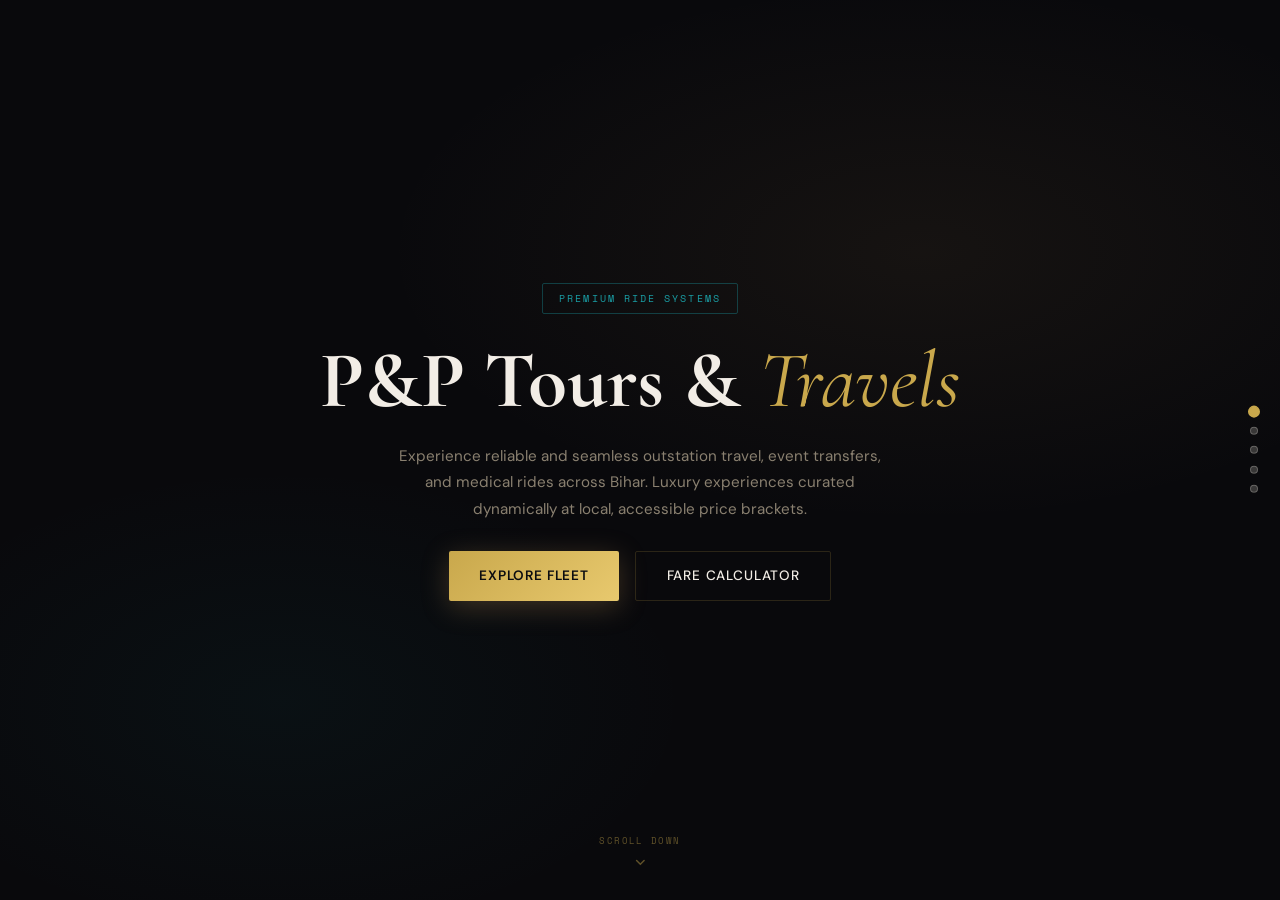
==== commit 7b48963b: "Add files via upload" ====
--- a/index.html
+++ b/index.html
@@ -3,998 +3,381 @@
 <head>
 <meta charset="UTF-8"/>
 <meta name="viewport" content="width=device-width, initial-scale=1.0"/>
-<title>P&P Tours & Travels | Premium Car Rental Bihar | Starting ₹15/km</title>
-<meta name="description" content="Bihar's most trusted premium cab service. AC cars, verified drivers, zero hidden charges. Starting ₹15/km across Patna, Gaya, Bihar Sharif. Book in 30 seconds via WhatsApp."/>
-<meta name="keywords" content="car rental Bihar, taxi service Patna, outstation cab Bihar, Patna cab booking, Gaya taxi, Bihar Sharif cab, airport transfer Patna, P&P Tours Travels"/>
+<title>P&P Tours and Travels | Car Rental in Bihar | Taxi Service in Patna, Gaya, Bihar Sharif</title>
+<meta name="description" content="Book reliable car rental in Bihar starting ₹15/km. Taxi service in Patna, Gaya, Bihar Sharif. Airport transfers, outstation cabs, wedding cars &amp; medical rides. 24/7 support, verified drivers, instant WhatsApp booking."/>
+<meta name="keywords" content="car rental in Bihar, taxi service in Patna, outstation cab Bihar, Patna cab booking, Gaya taxi, Bihar Sharif cab, airport transfer Patna, wedding car rental Bihar, medical cab Patna, P&P Tours Travels"/>
+<meta name="robots" content="index, follow"/>
+<meta name="author" content="P&P Tours and Travels"/>
+<meta name="geo.region" content="IN-BR"/>
+<meta name="geo.placename" content="Patna, Bihar, India"/>
+<meta property="og:title" content="P&P Tours and Travels | Reliable Car Rental in Bihar — Starting ₹15/km"/>
+<meta property="og:description" content="Starting ₹15/km. Verified drivers. Airport transfers, outstation, wedding &amp; medical rides. 24/7 service across Patna, Gaya, Bihar Sharif &amp; beyond."/>
+<meta property="og:type" content="website"/>
+<meta property="og:locale" content="en_IN"/>
+<meta name="twitter:card" content="summary"/>
+<meta name="twitter:title" content="P&P Tours and Travels | Car Rental Bihar"/>
+<meta name="twitter:description" content="Book trusted car rental in Bihar. ₹15/km. Instant WhatsApp booking. 24/7 service."/>
 <link rel="canonical" href="https://pptoursandtravels.in/"/>
-<meta property="og:title"       content="P&P Tours & Travels | Bihar's Premium Cab Service"/>
-<meta property="og:description" content="Verified drivers, AC cars, zero hidden charges. Starting ₹15/km."/>
-<meta property="og:type"        content="website"/>
-<meta property="og:url"         content="https://pptoursandtravels.in/"/>
-<meta name="theme-color"        content="#09090c"/>
-
-<!-- Structured data -->
+
+<link rel="stylesheet" href="CSS/reset.css"/>
+<link rel="stylesheet" href="CSS/variables.css"/>
+<link rel="stylesheet" href="CSS/base.css"/>
+<link rel="stylesheet" href="CSS/animations.css"/>
+<link rel="stylesheet" href="CSS/components.css"/>
+<link rel="stylesheet" href="CSS/layout.css"/>
+<link rel="stylesheet" href="CSS/sections.css"/>
+<link rel="stylesheet" href="CSS/responsive.css"/>
+
 <script type="application/ld+json">
 {
-  "@context":"https://schema.org","@type":"LocalBusiness",
-  "name":"P&P Tours and Travels",
-  "description":"Car rental and taxi service in Bihar",
-  "url":"https://pptoursandtravels.in",
-  "telephone":"+917870737475",
-  "email":"meepiyush0035@gmail.com",
-  "address":{"@type":"PostalAddress","addressLocality":"Patna","addressRegion":"Bihar","addressCountry":"IN"},
-  "priceRange":"₹₹","openingHours":"Mo-Su 00:00-23:59",
-  "sameAs":["https://wa.me/917870737475"]
+  "@context": "https://schema.org",
+  "@type": "LocalBusiness",
+  "name": "P&P Tours and Travels",
+  "description": "Car rental and taxi service in Bihar. Serving Patna, Gaya, Bihar Sharif and outstation routes.",
+  "url": "https://pptoursandtravels.in",
+  "telephone": "+917870737475",
+  "email": "meepiyush0035@gmail.com",
+  "address": {
+    "@type": "PostalAddress",
+    "addressLocality": "Patna",
+    "addressRegion": "Bihar",
+    "addressCountry": "IN"
+  },
+  "geo": {
+    "@type": "GeoCoordinates",
+    "latitude": 25.5941,
+    "longitude": 85.1376
+  },
+  "areaServed": ["Patna","Gaya","Bihar Sharif","Bihar"],
+  "priceRange": "₹₹",
+  "openingHours": "Mo-Su 00:00-23:59",
+  "hasOfferCatalog": {
+    "@type": "OfferCatalog",
+    "name": "Car Rental Services",
+    "itemListElement": [
+      {"@type":"Offer","itemOffered":{"@type":"Service","name":"Local Taxi Patna"},"price":"15","priceCurrency":"INR","description":"Per km rate"},
+      {"@type":"Offer","itemOffered":{"@type":"Service","name":"Airport Transfer Patna"},"price":"999","priceCurrency":"INR","description":"Starting price"},
+      {"@type":"Offer","itemOffered":{"@type":"Service","name":"Outstation Cab Bihar"},"price":"16","priceCurrency":"INR","description":"Per km rate"}
+    ]
+  }
 }
 </script>
 
-<!-- Google Analytics -->
 <script async src="https://www.googletagmanager.com/gtag/js?id=G-6D0TFFYF0Q"></script>
 <script>
-  window.dataLayer=window.dataLayer||[];
-  function gtag(){dataLayer.push(arguments);}
-  gtag('js',new Date());
-  gtag('config','G-6D0TFFYF0Q',{anonymize_ip:true});
+  window.dataLayer = window.dataLayer || [];
+  function gtag(){ dataLayer.push(arguments); }
+  gtag('js', new Date());
+  gtag('config', 'G-6D0TFFYF0Q', {
+    page_title: 'P&P Tours and Travels',
+    page_location: window.location.href
+  });
 </script>
 
-<!-- Fonts -->
-<link rel="preconnect" href="https://fonts.googleapis.com"/>
-<link rel="preconnect" href="https://fonts.gstatic.com" crossorigin/>
-<link href="https://fonts.googleapis.com/css2?family=Cormorant+Garamond:ital,wght@0,400;0,600;0,700;1,400;1,600&family=DM+Sans:opsz,wght@9..40,300;9..40,400;9..40,500;9..40,600;9..40,700&family=Space+Mono:wght@400;700&display=swap" rel="stylesheet"/>
-
-<!-- CSS — load order matters -->
-<link rel="stylesheet" href="css/variables.css"/>
-<link rel="stylesheet" href="css/reset.css"/>
-<link rel="stylesheet" href="css/base.css"/>
-<link rel="stylesheet" href="css/layout.css"/>
-<link rel="stylesheet" href="css/components.css"/>
-<link rel="stylesheet" href="css/animations.css"/>
-<link rel="stylesheet" href="css/sections.css"/>
-<link rel="stylesheet" href="css/responsive.css"/>
+<script>
+  window.PP_CONFIG = {
+    SHEETS_URL: 'https://script.google.com/macros/s/AKfycbwVYgc5XKi1EltBG9_dC-8ZcRO83t_3wJaH0ozb3ozpN2E2Dia1fUA1EvhSaKHYj3tK3A/exec',
+    GA_ID: 'G-6D0TFFYF0Q',
+    WA_NUMBER: '917870737475',
+    DRIVERS: ['Kishan Kumar', 'Vishal Kumar']
+  };
+</script>
+
+<link href="https://fonts.googleapis.com/css2?family=Cormorant+Garamond:ital,wght@0,400;0,700;1,400&family=DM+Sans:wght@300;400;500;600&family=Space+Mono:wght@400;700&display=swap" rel="stylesheet">
+
+<style>
+*{margin:0;padding:0;box-sizing:border-box;}
+:root{
+  --ink:#0b0c10;--cream:#f2ede6;--gold:#c9a84c;--gold-light:#e8c96e;
+  --teal:#1a9fa6;--card-bg:rgba(242,237,230,0.04);--border:rgba(201,168,76,0.18);--text-muted:#8a8070;
+  --header-height: 56px;
+}
+html{scroll-behavior:smooth;}
+body{font-family:'DM Sans',sans-serif;background:var(--ink);color:var(--cream);overflow:hidden;height:100vh;}
+
+/* Reel container */
+.reel-container{height:100vh;overflow-y:scroll;scroll-snap-type:y mandatory;-webkit-overflow-scrolling:touch;scrollbar-width:none;}
+.reel-container::-webkit-scrollbar{display:none;}
+
+/* Each slide */
+.reel{height:100vh;scroll-snap-align:start;scroll-snap-stop:always;position:relative;display:flex;flex-direction:column;align-items:center;justify-content:center;overflow:hidden;padding:1.5rem;}
+
+/* Fixed bg */
+body::before{content:"";position:fixed;inset:0;z-index:0;pointer-events:none;background-image:url("data:image/svg+xml,%3Csvg viewBox='0 0 200 200' xmlns='http://www.w3.org/2000/svg'%3E%3Cfilter id='n'%3E%3CfeTurbulence type='fractalNoise' baseFrequency='0.75' numOctaves='4' stitchTiles='stitch'/%3E%3C/filter%3E%3Crect width='100%25' height='100%25' filter='url(%23n)' opacity='1'/%3E%3C/svg%3E");opacity:0.03;mix-blend-mode:overlay;}
+.orb{position:fixed;border-radius:50%;pointer-events:none;z-index:0;}
+.orb-1{width:55vw;height:55vw;background:radial-gradient(circle,rgba(201,168,76,0.12),transparent 70%);top:-15%;right:-10%;animation:drift1 22s ease-in-out infinite alternate;}
+.orb-2{width:45vw;height:45vw;background:radial-gradient(circle,rgba(26,159,166,0.12),transparent 70%);bottom:-10%;left:-8%;animation:drift2 28s ease-in-out infinite alternate;}
+.orb-3{width:30vw;height:30vw;background:radial-gradient(circle,rgba(201,168,76,0.07),transparent 70%);top:40%;left:35%;animation:drift1 18s ease-in-out infinite alternate-reverse;}
+@keyframes drift1{0%{transform:translate(0,0);}100%{transform:translate(6vw,9vh) scale(1.15);}}
+@keyframes drift2{0%{transform:translate(0,0);}100%{transform:translate(-5vw,7vh) scale(1.1);}}
+.grid-bg{position:fixed;inset:0;z-index:0;background-image:repeating-linear-gradient(-45deg,rgba(201,168,76,0.025) 0px,rgba(201,168,76,0.025) 1px,transparent 1px,transparent 60px);}
+
+/* Dot nav */
+.dot-nav{position:fixed;right:1.4rem;top:50%;transform:translateY(-50%);z-index:300;display:flex;flex-direction:column;gap:.7rem;}
+.dot{width:8px;height:8px;border-radius:50%;background:rgba(242,237,230,0.2);border:1px solid rgba(242,237,230,0.25);cursor:pointer;transition:all .3s;}
+.dot.active{background:var(--gold);border-color:var(--gold);transform:scale(1.5);}
+
+/* Scroll hint */
+.scroll-hint{position:absolute;bottom:1.8rem;left:50%;transform:translateX(-50%);display:flex;flex-direction:column;align-items:center;gap:.3rem;opacity:.45;animation:bounce 2s ease-in-out infinite;font-family:'Space Mono',monospace;font-size:.58rem;letter-spacing:.15em;color:var(--gold);}
+.scroll-hint svg{width:18px;height:18px;stroke:var(--gold);fill:none;stroke-width:2;}
+@keyframes bounce{0%,100%{transform:translateX(-50%) translateY(0);}50%{transform:translateX(-50%) translateY(6px);}}
+
+/* Inner content */
+.reel-inner{position:relative;z-index:10;width:100%;max-width:660px;text-align:center;}
+
+/* Animations */
+.anim{opacity:0;transform:translateY(40px);transition:opacity .65s ease,transform .65s ease;}
+.anim.d1{transition-delay:.1s;}.anim.d2{transition-delay:.22s;}.anim.d3{transition-delay:.34s;}.anim.d4{transition-delay:.46s;}.anim.d5{transition-delay:.58s;}
+.anim.in{opacity:1;transform:translateY(0);}
+.ascale{opacity:0;transform:scale(0.88);transition:opacity .6s ease,transform .6s ease;}
+.ascale.d1{transition-delay:.12s;}.ascale.d2{transition-delay:.26s;}.ascale.d3{transition-delay:.4s;}.ascale.d4{transition-delay:.54s;}
+.ascale.in{opacity:1;transform:scale(1);}
+
+/* Typography */
+.section-label{font-family:'Space Mono',monospace;font-size:.63rem;letter-spacing:.22em;text-transform:uppercase;color:var(--teal);margin-bottom:.7rem;display:block;}
+.section-title{font-family:'Cormorant Garamond',serif;font-size:clamp(1.9rem,5vw,3rem);font-weight:700;margin-bottom:2rem;color:var(--cream);line-height:1.1;}
+.section-title em{font-style:italic;font-weight:400;color:var(--gold);}
+
+/* Buttons */
+.btn-primary{padding:.82rem 1.9rem;border:none;border-radius:2px;cursor:pointer;background:linear-gradient(135deg,var(--gold),var(--gold-light));color:var(--ink);font-weight:600;font-size:.85rem;letter-spacing:.06em;text-transform:uppercase;text-decoration:none;display:inline-block;transition:transform .3s,box-shadow .3s;font-family:'DM Sans',sans-serif;}
+.btn-primary:hover{transform:translateY(-2px);box-shadow:0 12px 35px rgba(201,168,76,0.35);}
+.btn-outline{padding:.82rem 1.9rem;border:1px solid var(--border);border-radius:2px;cursor:pointer;background:transparent;color:var(--cream);font-weight:500;font-size:.85rem;letter-spacing:.06em;text-transform:uppercase;text-decoration:none;display:inline-block;transition:all .3s;font-family:'DM Sans',sans-serif;}
+.btn-outline:hover{border-color:var(--gold);color:var(--gold);}
+
+/* Hero */
+.hero-tag{display:inline-block;font-family:'Space Mono',monospace;font-size:.65rem;letter-spacing:.2em;text-transform:uppercase;color:var(--teal);border:1px solid rgba(26,159,166,0.35);padding:.38rem 1rem;border-radius:2px;margin-bottom:1.6rem;}
+.hero h1{font-family:'Cormorant Garamond',serif;font-size:clamp(2.5rem,7vw,5rem);font-weight:700;line-height:1.05;margin-bottom:1.2rem;}
+.hero h1 em{font-style:italic;font-weight:400;color:var(--gold);}
+.hero p{font-size:.95rem;color:var(--text-muted);max-width:500px;line-height:1.75;margin:0 auto 1.8rem;}
+.hero-ctas{display:flex;gap:1rem;flex-wrap:wrap;justify-content:center;}
+
+/* Night drive canvas */
+.car-stage{width:100%;max-width:560px;height:210px;position:relative;margin:1.6rem auto 0;border-radius:10px;overflow:hidden;background:#08090c;}
+#driveCanvas{width:100%;height:100%;display:block;}
+
+/* Why strip */
+.why-grid{display:grid;grid-template-columns:repeat(3,1fr);gap:1rem;width:100%;}
+.why-card{background:var(--card-bg);border:1px solid var(--border);border-radius:4px;padding:1.6rem 1rem;text-align:center;}
+.why-number{font-family:'Cormorant Garamond',serif;font-size:2.6rem;font-weight:700;color:var(--gold);line-height:1;}
+.why-label{font-size:.78rem;color:var(--text-muted);margin-top:.3rem;}
+
+/* Fleet Grid Section */
+.fleet-grid{display:grid;grid-template-columns:repeat(2,1fr);gap:.9rem;width:100%;}
+.fleet-card{background:var(--card-bg);border:1px solid var(--border);border-radius:4px;padding:1.3rem;text-align:center;transition:border-color .3s,transform .3s;}
+.fleet-card:hover{transform:translateY(-4px);border-color:rgba(201,168,76,0.4);}
+.fleet-icon{font-size:1.8rem;margin-bottom:.5rem;display:block;}
+.fleet-card h3{font-family:'Cormorant Garamond',serif;font-size:1.15rem;font-weight:700;margin-bottom:.3rem;}
+.fleet-card p{color:var(--text-muted);font-size:.78rem;line-height:1.5;}
+.fleet-rate{margin-top:.7rem;display:inline-block;font-family:'Space Mono',monospace;font-size:.85rem;font-weight:700;color:var(--gold);padding:.25rem .7rem;border:1px solid rgba(201,168,76,0.3);border-radius:2px;background:rgba(201,168,76,0.06);}
+
+/* Calculator */
+.calculator{background:var(--card-bg);backdrop-filter:blur(24px);border:1px solid var(--border);border-radius:4px;padding:1.8rem;width:100%;max-width:500px;margin:0 auto;text-align:left;}
+.form-grid{display:grid;grid-template-columns:1fr 1fr;gap:1rem;}
+.form-row{display:flex;flex-direction:column;gap:.45rem;}
+.form-row.full{grid-column:1/-1;}
+label{font-size:.68rem;letter-spacing:.12em;text-transform:uppercase;color:var(--text-muted);font-weight:500;font-family:'Space Mono',monospace;}
+select,input[type="number"]{padding:.75rem .9rem;background:rgba(11,12,16,0.6);border:1px solid rgba(242,237,230,0.1);border-radius:2px;color:var(--cream);font-size:.9rem;font-family:'DM Sans',sans-serif;transition:border-color .3s;appearance:none;background-image:url("data:image/svg+xml,%3Csvg xmlns='http://www.w3.org/2000/svg' width='12' height='8' viewBox='0 0 12 8'%3E%3Cpath d='M1 1l5 5 5-5' stroke='%23c9a84c' stroke-width='1.5' fill='none' stroke-linecap='round'/%3E%3C/svg%3E");background-repeat:no-repeat;background-position:right .9rem center;padding-right:2.2rem;}
+input[type="number"]{background-image:none;padding-right:.9rem;}
+select:focus,input:focus{outline:none;border-color:var(--gold);}
+.calc-btn{width:100%;padding:.85rem;margin-top:1rem;background:linear-gradient(135deg,var(--gold),var(--gold-light));color:var(--ink);font-weight:700;font-size:.82rem;letter-spacing:.1em;text-transform:uppercase;border:none;border-radius:2px;cursor:pointer;font-family:'DM Sans',sans-serif;transition:transform .3s,box-shadow .3s;}
+.calc-btn:hover{transform:translateY(-2px);box-shadow:0 10px 30px rgba(201,168,76,0.3);}
+.result{margin-top:1rem;padding:1rem 1.3rem;background:linear-gradient(135deg,rgba(201,168,76,0.07),rgba(26,159,166,0.07));border:1px solid rgba(201,168,76,0.25);border-radius:4px;text-align:center;}
+.result-label{font-family:'Space Mono',monospace;font-size:.62rem;letter-spacing:.18em;text-transform:uppercase;color:var(--text-muted);margin-bottom:.3rem;}
+.result-amount{font-family:'Cormorant Garamond',serif;font-size:2.6rem;font-weight:700;color:var(--gold);line-height:1;}
+.result-breakdown{font-size:.78rem;color:var(--text-muted);margin-top:.4rem;}
+.pills{display:flex;gap:.6rem;flex-wrap:wrap;margin-bottom:1rem;}
+.pill-gold{background:rgba(201,168,76,0.07);border:1px solid rgba(201,168,76,0.2);border-radius:2px;padding:.35rem .8rem;font-size:.75rem;color:var(--gold);}
+.pill-teal{background:rgba(26,159,166,0.07);border:1px solid rgba(26,159,166,0.2);border-radius:2px;padding:.35rem .8rem;font-size:.75rem;color:var(--teal);}
+
+/* Dashboard */
+.dashboard{background:var(--card-bg);border:1px solid rgba(201,168,76,0.35);border-radius:4px;padding:1.8rem;width:100%;max-width:520px;margin:0 auto;}
+.dash-row{display:flex;justify-content:space-between;align-items:center;padding:.8rem 0;border-bottom:1px solid rgba(201,168,76,0.1);}
+.dash-label{font-size:.85rem;color:#8a8070;}
+.dash-label span{font-size:.7rem;display:block;margin-top:.12rem;color:#5a5050;}
+.dash-value{font-family:'Cormorant Garamond',serif;font-size:1.5rem;font-weight:700;color:#f2ede6;}
+.dash-value.pending{font-size:.85rem;color:#5a5050;font-family:'DM Sans',sans-serif;font-weight:400;}
+.dash-total-row{display:flex;justify-content:space-between;align-items:center;margin-top:1.2rem;padding:1rem 1.2rem;background:linear-gradient(135deg,rgba(201,168,76,0.12),rgba(201,168,76,0.06));border:1px solid rgba(201,168,76,0.35);border-radius:4px;}
+.dash-total-label{font-family:'Space Mono',monospace;font-size:.7rem;letter-spacing:.12em;text-transform:uppercase;color:#c9a84c;}
+.dash-total-value{font-family:'Cormorant Garamond',serif;font-size:2.2rem;font-weight:700;color:#c9a84c;}
+
+/* Contact */
+.contact-box{background:var(--card-bg);border:1px solid var(--border);border-radius:4px;padding:2.2rem;width:100%;max-width:460px;margin:0 auto;text-align:center;}
+.contact-tagline{font-family:'Cormorant Garamond',serif;font-style:italic;font-size:1.05rem;color:var(--text-muted);margin-bottom:1.6rem;line-height:1.5;}
+.contact-item{margin:.9rem 0;font-size:.92rem;color:var(--cream);display:flex;align-items:center;justify-content:center;gap:.7rem;}
+.ci-icon{width:32px;height:32px;border-radius:50%;background:rgba(201,168,76,0.1);border:1px solid var(--border);display:flex;align-items:center;justify-content:center;font-size:.85rem;flex-shrink:0;}
+.contact-item a{color:var(--cream);text-decoration:none;transition:color .3s;}
+.contact-item a:hover{color:var(--gold);}
+.contact-buttons{display:flex;gap:.9rem;justify-content:center;margin-top:1.8rem;flex-wrap:wrap;}
+.footer-txt{margin-top:1.4rem;font-size:.75rem;color:var(--text-muted);letter-spacing:.05em;}
+.footer-txt a{color:var(--gold);text-decoration:none;}
+
+/* Global Smoothing & Micro-interactions Layer */
+*{-webkit-font-smoothing:antialiased;-moz-osx-font-smoothing:grayscale;}
+
+.reveal{
+  opacity:0;
+  transform:translateY(18px);
+  transition:opacity .55s cubic-bezier(0.22,1,0.36,1), transform .55s cubic-bezier(0.22,1,0.36,1);
+  will-change:opacity,transform;
+}
+.reveal.visible{opacity:1;transform:translateY(0);}
+
+a,button{transition:transform .18s cubic-bezier(0.34,1.56,0.64,1), box-shadow .22s ease, background .22s ease, border-color .22s ease, color .18s ease;}
+
+.btn-primary:active, .btn-outline:active, .calc-btn:active {
+  transform:scale(0.96) !important;
+  transition:transform .08s ease !important;
+}
+</style>
 </head>
-
-<body class="has-nav">
-
-<!-- ══════════════════════════════════════
-     NAVIGATION
-══════════════════════════════════════ -->
-<nav id="topNav" role="navigation" aria-label="Main navigation">
-  <a class="nav-brand" href="#" onclick="goToSlide(0);return false;" aria-label="P&P Tours home">
-    <span class="nav-brand-pp">P<em>&amp;</em>P</span>
-    <span class="nav-brand-sep" aria-hidden="true"></span>
-    <span class="nav-brand-sub">
-      <span class="nav-brand-name">Tours &amp; Travels</span>
-      <span class="nav-brand-tag">Bihar's Premium Cab Service</span>
-    </span>
-  </a>
-
-  <div id="navProgress" aria-hidden="true"></div>
-
-  <div class="nav-links" role="menubar">
-    <a class="nav-link" data-slide="0" onclick="goToSlide(0);return false;" role="menuitem">Home</a>
-    <a class="nav-link" data-slide="2" onclick="goToSlide(2);return false;" role="menuitem">Fleet</a>
-    <a class="nav-link" data-slide="4" onclick="goToSlide(4);return false;" role="menuitem">Pricing</a>
-    <a class="nav-link" data-slide="7" onclick="goToSlide(7);return false;" role="menuitem">Services</a>
-    <a class="nav-link" data-slide="10" onclick="goToSlide(10);return false;" role="menuitem">Contact</a>
-    <a class="nav-cta" onclick="goToSlide(3);return false;" role="menuitem">Book Now</a>
+<body>
+
+  <div class="orb orb-1"></div>
+  <div class="orb orb-2"></div>
+  <div class="orb orb-3"></div>
+  <div class="grid-bg"></div>
+
+  <div class="reel-container" id="reelContainer">
+    
+    <div class="reel" id="slide-0">
+      <div class="reel-inner hero">
+        <span class="hero-tag">Premium Ride Systems</span>
+        <h1>P&P Tours & <em>Travels</em></h1>
+        <p>Experience reliable and seamless outstation travel, event transfers, and medical rides across Bihar. Luxury experiences curated dynamically at local, accessible price brackets.</p>
+        <div class="hero-ctas">
+          <button class="btn-primary" onclick="document.getElementById('slide-2').scrollIntoView();">Explore Fleet</button>
+          <button class="btn-outline" onclick="document.getElementById('slide-3').scrollIntoView();">Fare Calculator</button>
+        </div>
+      </div>
+      <div class="scroll-hint">
+        <span>Scroll Down</span>
+        <svg viewBox="0 0 24 24"><path d="M7 10l5 5 5-5"/></svg>
+      </div>
+    </div>
+
+    <div class="reel" id="slide-1">
+      <div class="reel-inner">
+        <span class="section-label">Core Standards</span>
+        <h2 class="section-title">Why Travel With <em>Us?</em></h2>
+        <div class="why-grid">
+          <div class="why-card">
+            <div class="why-number">15+</div>
+            <div class="why-label">Starting Rate ₹/km</div>
+          </div>
+          <div class="why-card">
+            <div class="why-number">100%</div>
+            <div class="why-label">Verified Chauffeurs</div>
+          </div>
+          <div class="why-card">
+            <div class="why-number">24/7</div>
+            <div class="why-label">Active Support Line</div>
+          </div>
+        </div>
+      </div>
+    </div>
+
+    <div class="reel" id="slide-2">
+      <div class="reel-inner">
+        <span class="section-label">Luxury Fleet Selection</span>
+        <h2 class="section-title">Select Your <em>Vehicle</em></h2>
+        <div class="fleet-grid">
+          <div class="fleet-card">
+            <img src="images/dzire.jpg" alt="Swift Dzire Executive Sedan" style="width:100%; max-height:110px; object-fit:contain; margin-bottom:.5rem; border-radius:4px;"/>
+            <h3>Swift Dzire</h3>
+            <p>Compact sedan style ideal for sleek urban journeys or airport pickup lines.</p>
+            <span class="fleet-rate">₹15/km</span>
+          </div>
+          <div class="fleet-card">
+            <img src="images/ertiga.jpg" alt="Ertiga Spacious SUV MUV" style="width:100%; max-height:110px; object-fit:contain; margin-bottom:.5rem; border-radius:4px;"/>
+            <h3>Ertiga MUV</h3>
+            <p>Optimized family spacing option ensuring group comfort on highway routes.</p>
+            <span class="fleet-rate">₹16/km</span>
+          </div>
+          <div class="fleet-card">
+            <img src="images/xl6.jpg" alt="XL6 Premium Multi Purpose Drive" style="width:100%; max-height:110px; object-fit:contain; margin-bottom:.5rem; border-radius:4px;"/>
+            <h3>Premium XL6</h3>
+            <p>High-end captain seat configuration tailored for business trips or events.</p>
+            <span class="fleet-rate">₹17/km</span>
+          </div>
+          <div class="fleet-card">
+            <img src="images/innova.jpg" alt="Innova Crysta Elite Drive" style="width:100%; max-height:110px; object-fit:contain; margin-bottom:.5rem; border-radius:4px;"/>
+            <h3>Innova Crysta</h3>
+            <p>The gold standard of luxury travel, comfort, and highway performance.</p>
+            <span class="fleet-rate">₹20/km</span>
+          </div>
+        </div>
+      </div>
+    </div>
+
+    <div class="reel" id="slide-3">
+      <div class="reel-inner">
+        <span class="section-label">Instant Cost Transparency</span>
+        <h2 class="section-title">Calculate Estimated <em>Fare</em></h2>
+        <div class="calculator">
+          <div class="form-grid">
+            <div class="form-row">
+              <label for="vehicleSelect">Vehicle Class</label>
+              <select id="vehicleSelect">
+                <option value="15">Swift Dzire (₹15/km)</option>
+                <option value="16">Maruti Ertiga (₹16/km)</option>
+                <option value="17">Premium XL6 (₹17/km)</option>
+                <option value="20">Innova Crysta (₹20/km)</option>
+              </select>
+            </div>
+            <div class="form-row">
+              <label for="distanceInput">Estimated KM Route</label>
+              <input type="number" id="distanceInput" min="1" placeholder="Ex: 120" value="100"/>
+            </div>
+          </div>
+          <button class="calc-btn" onclick="if(window.calculateTripEstimate){ window.calculateTripEstimate(); }">Analyze Fare Bracket</button>
+          <div class="result">
+            <div class="result-label">Approximate Baseline Price</div>
+            <div class="result-amount" id="estimatedPriceDisplay">₹1,500</div>
+            <div class="result-breakdown">Excludes exact toll booth fees &amp; park taxes.</div>
+          </div>
+        </div>
+      </div>
+    </div>
+
+    <div class="reel" id="slide-10">
+      <div class="reel-inner">
+        <span class="section-label">Connect Instantly</span>
+        <h2 class="section-title">Ready to Book Your <em>Ride?</em></h2>
+        <div class="contact-box">
+          <p class="contact-tagline">Enjoy 24/7 client dispatch. Verified drivers arrive at your selected destination promptly.</p>
+          <div class="contact-item">
+            <div class="ci-icon">📞</div>
+            <a href="tel:+917870737475">+91 78707 37475</a>
+          </div>
+          <div class="contact-item">
+            <div class="ci-icon">💬</div>
+            <a href="https://wa.me/917870737475" target="_blank">Chat via WhatsApp Messenger</a>
+          </div>
+          <div class="footer-txt">
+            &copy; 2026 P&P Tours and Travels. All rights reserved.<br/>
+            Engineered meticulously by <a href="https://github.com/piyushvave-design" target="_blank">piyushwave</a>
+          </div>
+        </div>
+      </div>
+    </div>
+
   </div>
 
-  <button class="nav-hamburger" id="navHamburger" aria-label="Toggle menu" aria-expanded="false">
-    <span></span><span></span><span></span>
-  </button>
-</nav>
-
-<!-- Mobile drawer -->
-<div class="nav-drawer" id="navDrawer" role="menu" aria-hidden="true">
-  <a class="nav-link" onclick="goToSlide(0);return false;" role="menuitem">🏠 Home</a>
-  <a class="nav-link" onclick="goToSlide(2);return false;" role="menuitem">🚗 Fleet</a>
-  <a class="nav-link" onclick="goToSlide(4);return false;" role="menuitem">💰 Pricing</a>
-  <a class="nav-link" onclick="goToSlide(7);return false;" role="menuitem">🛣️ Services</a>
-  <a class="nav-link" onclick="goToSlide(10);return false;" role="menuitem">📞 Contact</a>
-  <a class="nav-cta" onclick="goToSlide(3);return false;" role="menuitem">📲 Book Now Instantly</a>
-</div>
-
-<!-- Dot navigation -->
-<nav class="dot-nav" aria-label="Section navigation" aria-hidden="true">
-  <div class="dot-nav-item active" data-slide="0"  title="Home"></div>
-  <div class="dot-nav-item"        data-slide="1"  title="Why Choose Us"></div>
-  <div class="dot-nav-item"        data-slide="2"  title="Fleet"></div>
-  <div class="dot-nav-item"        data-slide="3"  title="Book Now"></div>
-  <div class="dot-nav-item"        data-slide="4"  title="Fare Calculator"></div>
-  <div class="dot-nav-item"        data-slide="5"  title="Daily Rental"></div>
-  <div class="dot-nav-item"        data-slide="6"  title="Dashboard"></div>
-  <div class="dot-nav-item"        data-slide="7"  title="Service Area"></div>
-  <div class="dot-nav-item"        data-slide="8"  title="Testimonials"></div>
-  <div class="dot-nav-item"        data-slide="9"  title="Pricing"></div>
-  <div class="dot-nav-item"        data-slide="10" title="Contact"></div>
-  <div class="dot-nav-item"        data-slide="11" title="Why P&P"></div>
-  <div class="dot-nav-item"        data-slide="12" title="FAQ"></div>
-  <div class="dot-nav-item"        data-slide="13" title="Reviews"></div>
-  <div class="dot-nav-item"        data-slide="14" title="WhatsApp"></div>
-  <div class="dot-nav-item"        data-slide="15" title="Google Reviews"></div>
-  <div class="dot-nav-item"        data-slide="16" title="Drivers"></div>
-  <div class="dot-nav-item"        data-slide="17" title="Availability"></div>
-  <div class="dot-nav-item"        data-slide="18" title="Compare"></div>
-  <div class="dot-nav-item"        data-slide="19" title="Payment"></div>
-  <div class="dot-nav-item"        data-slide="20" title="Trust"></div>
-  <div class="dot-nav-item"        data-slide="21" title="Services"></div>
-  <div class="dot-nav-item"        data-slide="22" title="Locations"></div>
-</nav>
-
-<!-- Global toast -->
-<div id="ppToast" role="alert" aria-live="polite">
-  <span id="toastIcon">✅</span>
-  <span id="toastMsg"></span>
-</div>
-
-<!-- Follow-up popup -->
-<div id="followupPopup" role="dialog" aria-modal="true" aria-labelledby="popupTitle">
-  <button class="popup-close" onclick="dismissPopup();" aria-label="Close">✕</button>
-  <div style="font-size:2rem;margin-bottom:var(--sp-3);">🚗</div>
-  <div class="popup-title" id="popupTitle">Still need a cab?</div>
-  <div class="popup-sub" id="popupSub">Complete your booking now — it only takes 30 seconds.</div>
-  <div style="display:flex;flex-direction:column;gap:var(--sp-3);">
-    <button class="btn btn-primary btn-full" id="popupBook">Complete Booking →</button>
-    <a class="btn btn-wa btn-full" href="https://wa.me/917870737475?text=I%20want%20to%20book%20a%20cab" target="_blank" onclick="dismissPopup();">💬 Chat on WhatsApp</a>
+  <div class="dot-nav">
+    <div class="dot active" onclick="document.getElementById('slide-0').scrollIntoView();"></div>
+    <div class="dot" onclick="document.getElementById('slide-1').scrollIntoView();"></div>
+    <div class="dot" onclick="document.getElementById('slide-2').scrollIntoView();"></div>
+    <div class="dot" onclick="document.getElementById('slide-3').scrollIntoView();"></div>
+    <div class="dot" onclick="document.getElementById('slide-10').scrollIntoView();"></div>
   </div>
-  <button class="popup-dismiss" onclick="dismissPopup();">Not right now</button>
-</div>
-
-<!-- Desktop float book button -->
-<button id="floatBookBtn" aria-label="Book Now">
-  <svg viewBox="0 0 20 20" fill="currentColor"><path d="M10 0C4.477 0 0 4.477 0 10s4.477 10 10 10 10-4.477 10-10S15.523 0 10 0zm4.472 7.528l-5 5a.75.75 0 01-1.06 0l-2.5-2.5a.75.75 0 011.06-1.06l1.97 1.97 4.47-4.47a.75.75 0 011.06 1.06z"/></svg>
-  Book Now
-</button>
-
-<!-- WhatsApp float -->
-<a class="wa-float" href="https://wa.me/917870737475?text=I%20want%20to%20book%20a%20car" target="_blank" rel="noopener" aria-label="Chat on WhatsApp">
-  <svg viewBox="0 0 24 24" fill="white"><path d="M17.472 14.382c-.297-.149-1.758-.867-2.03-.967-.273-.099-.471-.148-.67.15-.197.297-.767.966-.94 1.164-.173.199-.347.223-.644.075-.297-.15-1.255-.463-2.39-1.475-.883-.788-1.48-1.761-1.653-2.059-.173-.297-.018-.458.13-.606.134-.133.298-.347.446-.52.149-.174.198-.298.298-.497.099-.198.05-.371-.025-.52-.075-.149-.669-1.612-.916-2.207-.242-.579-.487-.5-.669-.51-.173-.008-.371-.01-.57-.01-.198 0-.52.074-.792.372-.272.297-1.04 1.016-1.04 2.479 0 1.462 1.065 2.875 1.213 3.074.149.198 2.096 3.2 5.077 4.487.709.306 1.262.489 1.694.625.712.227 1.36.195 1.871.118.571-.085 1.758-.719 2.006-1.413.248-.694.248-1.289.173-1.413-.074-.124-.272-.198-.57-.347z"/><path d="M12 0C5.373 0 0 5.373 0 12c0 2.07.527 4.015 1.453 5.705L0 24l6.453-1.435A11.938 11.938 0 0012 24c6.627 0 12-5.373 12-12S18.627 0 12 0zm0 22c-1.897 0-3.676-.484-5.23-1.335l-.374-.222-3.88.864.875-3.792-.243-.389A9.959 9.959 0 012 12C2 6.477 6.477 2 12 2s10 4.477 10 10-4.477 10-10 10z"/></svg>
-  <span class="wa-float-tip">Book on WhatsApp</span>
-</a>
-
-<!-- ARIA Booking Assistant -->
-<button class="aria-fab" id="ariaFab" aria-label="Open booking assistant">
-  <div class="aria-fab-notif" id="ariaNotif"></div>
-  <svg viewBox="0 0 28 28" fill="none"><circle cx="14" cy="6" r="2.2" fill="#09090c"/><path d="M6 20 Q6 11 14 11 Q22 11 22 20 Z" fill="#09090c"/><rect x="4.5" y="19.5" width="19" height="2.5" rx="1.25" fill="#09090c"/><line x1="14" y1="8.2" x2="14" y2="11" stroke="#09090c" stroke-width="1.8" stroke-linecap="round"/></svg>
-</button>
-
-<div class="aria-panel" id="ariaPanel" role="dialog" aria-label="Booking assistant">
-  <div class="aria-header">
-    <div class="aria-avatar">
-      <svg viewBox="0 0 28 28" fill="none" width="22" height="22"><circle cx="14" cy="8" r="3.5" fill="#c4975a"/><path d="M6 22 Q6 14 14 14 Q22 14 22 22 Z" fill="#c4975a"/></svg>
-    </div>
-    <div class="aria-info">
-      <div class="aria-name">Aria</div>
-      <div class="aria-status">P&amp;P Booking Assistant</div>
-    </div>
-    <button class="aria-close" id="ariaClose" aria-label="Close assistant">✕</button>
-  </div>
-  <div class="aria-progress"><div class="aria-progress-fill" id="ariaProgress"></div></div>
-  <div class="aria-body" id="ariaBody"></div>
-  <div id="ariaBottom"></div>
-</div>
-
-<!-- Mobile sticky bar -->
-<div class="sticky-bar" id="stickyBar">
-  <a class="sticky-bar-btn sticky-bar-call" href="tel:+917870737475">📞 Call</a>
-  <a class="sticky-bar-btn sticky-bar-wa" href="https://wa.me/917870737475?text=I%20want%20to%20book%20a%20car" target="_blank" rel="noopener">💬 WhatsApp</a>
-  <button class="sticky-bar-btn sticky-bar-book" id="stickyBarBook">📲 Book Now</button>
-</div>
-
-
-<!-- ══════════════════════════════════════
-     REEL CONTAINER
-══════════════════════════════════════ -->
-<div class="reel-container" id="reelContainer">
-
-
-<!-- ════ SLIDE 0: HERO ════ -->
-<section class="reel" id="slide-0" aria-label="Hero">
-  <div class="reel-inner">
-    <div class="hero-pill reveal">
-      <span class="live-dot"></span>
-      Bihar's Most Trusted Car Rental &nbsp;·&nbsp; 100+ Happy Customers
-    </div>
-
-    <div class="promise-badge reveal d1">
-      <span>⚡</span>
-      <span>Book your ride in <strong>under 30 seconds</strong></span>
-      <span class="promise-sep">·</span>
-      <span style="color:var(--text-muted);font-size:var(--text-sm);">No app. No login. Just WhatsApp.</span>
-    </div>
-
-    <h1 class="t-h1 reveal d2">
-      Your Ride,<br/>Booked <em>in 30 Seconds</em>
-    </h1>
-
-    <p class="t-body reveal d3" style="max-width:500px;margin:var(--sp-4) auto var(--sp-5);">
-      AC cars &nbsp;·&nbsp; Verified drivers &nbsp;·&nbsp; No hidden charges<br/>
-      <span style="font-size:var(--text-sm);color:var(--text-muted);">Starting <strong style="color:var(--gold);">₹15/km</strong> &nbsp;·&nbsp; Patna, Gaya &amp; all Bihar</span>
-    </p>
-
-    <div class="hero-ctas reveal d3">
-      <a class="btn btn-wa btn-lg" href="#" onclick="goToSlide(3);return false;">
-        <svg viewBox="0 0 24 24" fill="currentColor" width="17" height="17"><path d="M17.472 14.382c-.297-.149-1.758-.867-2.03-.967-.273-.099-.471-.148-.67.15-.197.297-.767.966-.94 1.164-.173.199-.347.223-.644.075-.297-.15-1.255-.463-2.39-1.475-.883-.788-1.48-1.761-1.653-2.059-.173-.297-.018-.458.13-.606.134-.133.298-.347.446-.52.149-.174.198-.298.298-.497.099-.198.05-.371-.025-.52-.075-.149-.669-1.612-.916-2.207-.242-.579-.487-.5-.669-.51-.173-.008-.371-.01-.57-.01-.198 0-.52.074-.792.372-.272.297-1.04 1.016-1.04 2.479 0 1.462 1.065 2.875 1.213 3.074.149.198 2.096 3.2 5.077 4.487.709.306 1.262.489 1.694.625.712.227 1.36.195 1.871.118.571-.085 1.758-.719 2.006-1.413.248-.694.248-1.289.173-1.413-.074-.124-.272-.198-.57-.347z"/><path d="M12 0C5.373 0 0 5.373 0 12c0 2.07.527 4.015 1.453 5.705L0 24l6.453-1.435A11.938 11.938 0 0012 24c6.627 0 12-5.373 12-12S18.627 0 12 0zm0 22c-1.897 0-3.676-.484-5.23-1.335l-.374-.222-3.88.864.875-3.792-.243-.389A9.959 9.959 0 012 12C2 6.477 6.477 2 12 2s10 4.477 10 10-4.477 10-10 10z"/></svg>
-        Book Now on WhatsApp
-      </a>
-      <a class="btn btn-ghost btn-lg" href="tel:+917870737475">
-        <svg viewBox="0 0 24 24" fill="none" stroke="currentColor" stroke-width="2" width="16" height="16"><path d="M22 16.92v3a2 2 0 01-2.18 2 19.79 19.79 0 01-8.63-3.07A19.5 19.5 0 013.07 9.81a19.79 19.79 0 01-3.07-8.63A2 2 0 012 0h3a2 2 0 012 1.72c.127.96.361 1.903.7 2.81a2 2 0 01-.45 2.11L6.09 7.91a16 16 0 006 6l1.27-1.27a2 2 0 012.11-.45c.907.339 1.85.573 2.81.7A2 2 0 0122 14.92z"/></svg>
-        📞 Call Now
-      </a>
-    </div>
-
-    <div class="hero-urgency reveal d4">
-      <span class="live-dot" style="color:var(--red);"></span>
-      <span class="urgency-label">Limited slots today</span>
-      <span class="urgency-trust">✔ Instant confirm &nbsp; ✔ Verified drivers &nbsp; ✔ No hidden charges</span>
-    </div>
-
-    <div class="car-stage reveal d4">
-      <canvas id="driveCanvas" role="img" aria-label="Animated night drive illustration"></canvas>
-    </div>
-  </div>
-  <div class="scroll-hint" aria-hidden="true">
-    <span>SCROLL</span>
-    <svg viewBox="0 0 24 24"><polyline points="6 9 12 15 18 9"/></svg>
-  </div>
-</section>
-
-
-<!-- ════ SLIDE 1: WHY CHOOSE US ════ -->
-<section class="reel" id="slide-1" aria-label="Why choose P&P">
-  <div class="reel-inner reel-inner-wide">
-    <span class="t-label reveal">Why Choose P&amp;P</span>
-    <h2 class="t-h2 reveal d1">We Don't Just Drive.<br/><em>We Deliver Trust.</em></h2>
-
-    <div class="stats-row reveal d2" style="margin-bottom:var(--sp-6);">
-      <div class="stat-item">
-        <div class="stat-value">100<sup>+</sup></div>
-        <div class="stat-label">Happy Customers</div>
-      </div>
-      <div class="stat-sep"></div>
-      <div class="stat-item">
-        <div class="stat-value">24/7</div>
-        <div class="stat-label">Always Available</div>
-      </div>
-      <div class="stat-sep"></div>
-      <div class="stat-item">
-        <div class="stat-value">5★</div>
-        <div class="stat-label">Avg. Rating</div>
-      </div>
-    </div>
-
-    <div class="wcu-grid">
-      <div class="card feature-card reveal d1">
-        <div class="feature-card-icon">
-          <svg viewBox="0 0 24 24" fill="none" stroke="currentColor" stroke-width="1.8" width="20" height="20"><path d="M12 22s8-4 8-10V5l-8-3-8 3v7c0 6 8 10 8 10z"/><polyline points="9 12 11 14 15 10"/></svg>
-        </div>
-        <div class="feature-card-title">Police-Verified Drivers</div>
-        <div class="feature-card-desc">Background-checked, licensed, and trained for your safety on every trip.</div>
-      </div>
-      <div class="card feature-card reveal d2">
-        <div class="feature-card-icon">
-          <svg viewBox="0 0 24 24" fill="none" stroke="currentColor" stroke-width="1.8" width="20" height="20"><line x1="12" y1="1" x2="12" y2="23"/><path d="M17 5H9.5a3.5 3.5 0 000 7h5a3.5 3.5 0 010 7H6"/></svg>
-        </div>
-        <div class="feature-card-title">Zero Hidden Charges</div>
-        <div class="feature-card-desc">Price quoted is price paid. No toll surprises at the destination.</div>
-      </div>
-      <div class="card feature-card reveal d3">
-        <div class="feature-card-icon">
-          <svg viewBox="0 0 24 24" fill="none" stroke="currentColor" stroke-width="1.8" width="20" height="20"><circle cx="12" cy="12" r="10"/><polyline points="12 6 12 12 16 14"/></svg>
-        </div>
-        <div class="feature-card-title">Always On Time</div>
-        <div class="feature-card-desc">Driver arrives before you — airport pickups, weddings, hospital visits.</div>
-      </div>
-      <div class="card feature-card reveal d2">
-        <div class="feature-card-icon">
-          <svg viewBox="0 0 24 24" fill="none" stroke="currentColor" stroke-width="1.8" width="20" height="20"><path d="M22 16.92v3a2 2 0 01-2.18 2 19.79 19.79 0 01-8.63-3.07"/><path d="M1 1l22 22"/></svg>
-        </div>
-        <div class="feature-card-title">60-Second Booking</div>
-        <div class="feature-card-desc">Fill the form or WhatsApp — confirmed in under a minute.</div>
-      </div>
-      <div class="card feature-card reveal d3">
-        <div class="feature-card-icon">
-          <svg viewBox="0 0 24 24" fill="none" stroke="currentColor" stroke-width="1.8" width="20" height="20"><path d="M3 9l9-7 9 7v11a2 2 0 01-2 2H5a2 2 0 01-2-2z"/></svg>
-        </div>
-        <div class="feature-card-title">Local Expert Routes</div>
-        <div class="feature-card-desc">Patna, Gaya, Bihar Sharif — every route covered by trusted locals.</div>
-      </div>
-      <div class="card feature-card reveal d4" style="background:linear-gradient(135deg,var(--gold-dim),var(--teal-dim));border-color:var(--gold-border-hover);display:flex;align-items:center;justify-content:center;text-align:center;flex-direction:column;gap:var(--sp-4);min-height:130px;">
-        <div style="font-family:var(--font-mono);font-size:var(--text-xs);letter-spacing:0.14em;text-transform:uppercase;color:var(--text-muted);">Book Instantly</div>
-        <a class="btn btn-primary btn-sm" href="#" onclick="goToSlide(3);return false;">Get Your Ride →</a>
-        <a href="tel:+917870737475" style="font-size:var(--text-sm);color:var(--teal);text-decoration:none;">or call +91 78707 37475</a>
-      </div>
-    </div>
-  </div>
-  <div class="scroll-hint" aria-hidden="true"><span>SCROLL</span><svg viewBox="0 0 24 24"><polyline points="6 9 12 15 18 9"/></svg></div>
-</section>
-
-
-<!-- ════ SLIDE 2: FLEET ════ -->
-<section class="reel" id="slide-2" aria-label="Our fleet">
-  <div class="reel-inner reel-inner-wide">
-    <span class="t-label reveal">Our Fleet</span>
-    <h2 class="t-h2 reveal d1">Choose Your <em>Comfort Level</em></h2>
-
-    <div class="fleet-grid">
-      <div class="card fleet-card reveal d1">
-        <div class="fleet-card-visual">🚗</div>
-        <div class="fleet-card-body">
-          <div class="fleet-card-name">Swift Dzire</div>
-          <div class="fleet-card-desc">4-seater · AC · Comfortable city sedan. Perfect for 1–3 people and solo trips.</div>
-          <div class="fleet-card-rate">₹15/km Local &nbsp;·&nbsp; ₹16/km Outstation</div>
-          <div class="fleet-card-badges">
-            <span class="badge badge-teal">4 Seats</span>
-            <span class="badge badge-teal">AC</span>
-            <span class="badge badge-gold">City</span>
-          </div>
-          <button class="fleet-card-btn" data-vehicle="4">
-            <svg viewBox="0 0 24 24" fill="currentColor" width="13" height="13"><path d="M17.472 14.382c-.297-.149-1.758-.867-2.03-.967-.273-.099-.471-.148-.67.15-.197.297-.767.966-.94 1.164-.173.199-.347.223-.644.075-.297-.15-1.255-.463-2.39-1.475-.883-.788-1.48-1.761-1.653-2.059-.173-.297-.018-.458.13-.606.134-.133.298-.347.446-.52.149-.174.198-.298.298-.497.099-.198.05-.371-.025-.52-.075-.149-.669-1.612-.916-2.207-.242-.579-.487-.5-.669-.51-.173-.008-.371-.01-.57-.01-.198 0-.52.074-.792.372-.272.297-1.04 1.016-1.04 2.479 0 1.462 1.065 2.875 1.213 3.074.149.198 2.096 3.2 5.077 4.487.709.306 1.262.489 1.694.625.712.227 1.36.195 1.871.118.571-.085 1.758-.719 2.006-1.413.248-.694.248-1.289.173-1.413-.074-.124-.272-.198-.57-.347z"/><path d="M12 0C5.373 0 0 5.373 0 12c0 2.07.527 4.015 1.453 5.705L0 24l6.453-1.435A11.938 11.938 0 0012 24c6.627 0 12-5.373 12-12S18.627 0 12 0zm0 22c-1.897 0-3.676-.484-5.23-1.335l-.374-.222-3.88.864.875-3.792-.243-.389A9.959 9.959 0 012 12C2 6.477 6.477 2 12 2s10 4.477 10 10-4.477 10-10 10z"/></svg>
-            Book This Vehicle
-          </button>
-        </div>
-      </div>
-
-      <div class="card fleet-card reveal d2">
-        <div class="fleet-card-visual">🚙</div>
-        <div class="fleet-card-body">
-          <div class="fleet-card-name">Maruti XL6</div>
-          <div class="fleet-card-desc">6-seater · AC · Spacious MPV. Ideal for families and small groups.</div>
-          <div class="fleet-card-rate">₹16/km Local &nbsp;·&nbsp; ₹17/km Outstation</div>
-          <div class="fleet-card-badges">
-            <span class="badge badge-teal">6 Seats</span>
-            <span class="badge badge-teal">AC</span>
-            <span class="badge badge-gold">Family</span>
-          </div>
-          <button class="fleet-card-btn" data-vehicle="6">
-            <svg viewBox="0 0 24 24" fill="currentColor" width="13" height="13"><path d="M17.472 14.382c-.297-.149-1.758-.867-2.03-.967-.273-.099-.471-.148-.67.15-.197.297-.767.966-.94 1.164-.173.199-.347.223-.644.075-.297-.15-1.255-.463-2.39-1.475-.883-.788-1.48-1.761-1.653-2.059-.173-.297-.018-.458.13-.606.134-.133.298-.347.446-.52.149-.174.198-.298.298-.497.099-.198.05-.371-.025-.52-.075-.149-.669-1.612-.916-2.207-.242-.579-.487-.5-.669-.51-.173-.008-.371-.01-.57-.01-.198 0-.52.074-.792.372-.272.297-1.04 1.016-1.04 2.479 0 1.462 1.065 2.875 1.213 3.074.149.198 2.096 3.2 5.077 4.487.709.306 1.262.489 1.694.625.712.227 1.36.195 1.871.118.571-.085 1.758-.719 2.006-1.413.248-.694.248-1.289.173-1.413-.074-.124-.272-.198-.57-.347z"/><path d="M12 0C5.373 0 0 5.373 0 12c0 2.07.527 4.015 1.453 5.705L0 24l6.453-1.435A11.938 11.938 0 0012 24c6.627 0 12-5.373 12-12S18.627 0 12 0zm0 22c-1.897 0-3.676-.484-5.23-1.335l-.374-.222-3.88.864.875-3.792-.243-.389A9.959 9.959 0 012 12C2 6.477 6.477 2 12 2s10 4.477 10 10-4.477 10-10 10z"/></svg>
-            Book This Vehicle
-          </button>
-        </div>
-      </div>
-
-      <div class="card fleet-card reveal d3">
-        <div class="fleet-card-visual">🚐</div>
-        <div class="fleet-card-body">
-          <div class="fleet-card-name">Maruti Ertiga</div>
-          <div class="fleet-card-desc">7-seater · AC · Premium MPV. Excellent for pilgrimages and outstation travel.</div>
-          <div class="fleet-card-rate">₹17/km Local &nbsp;·&nbsp; ₹17/km Outstation</div>
-          <div class="fleet-card-badges">
-            <span class="badge badge-teal">7 Seats</span>
-            <span class="badge badge-teal">AC</span>
-            <span class="badge badge-gold">Pilgrim</span>
-          </div>
-          <button class="fleet-card-btn" data-vehicle="7">
-            <svg viewBox="0 0 24 24" fill="currentColor" width="13" height="13"><path d="M17.472 14.382c-.297-.149-1.758-.867-2.03-.967-.273-.099-.471-.148-.67.15-.197.297-.767.966-.94 1.164-.173.199-.347.223-.644.075-.297-.15-1.255-.463-2.39-1.475-.883-.788-1.48-1.761-1.653-2.059-.173-.297-.018-.458.13-.606.134-.133.298-.347.446-.52.149-.174.198-.298.298-.497.099-.198.05-.371-.025-.52-.075-.149-.669-1.612-.916-2.207-.242-.579-.487-.5-.669-.51-.173-.008-.371-.01-.57-.01-.198 0-.52.074-.792.372-.272.297-1.04 1.016-1.04 2.479 0 1.462 1.065 2.875 1.213 3.074.149.198 2.096 3.2 5.077 4.487.709.306 1.262.489 1.694.625.712.227 1.36.195 1.871.118.571-.085 1.758-.719 2.006-1.413.248-.694.248-1.289.173-1.413-.074-.124-.272-.198-.57-.347z"/><path d="M12 0C5.373 0 0 5.373 0 12c0 2.07.527 4.015 1.453 5.705L0 24l6.453-1.435A11.938 11.938 0 0012 24c6.627 0 12-5.373 12-12S18.627 0 12 0zm0 22c-1.897 0-3.676-.484-5.23-1.335l-.374-.222-3.88.864.875-3.792-.243-.389A9.959 9.959 0 012 12C2 6.477 6.477 2 12 2s10 4.477 10 10-4.477 10-10 10z"/></svg>
-            Book This Vehicle
-          </button>
-        </div>
-      </div>
-
-      <div class="card fleet-card reveal d4">
-        <div class="fleet-card-visual">🚗</div>
-        <div class="fleet-card-body">
-          <div class="fleet-card-name">Toyota Innova</div>
-          <div class="fleet-card-desc">7-seater · Premium SUV. Corporate travel and luxury outstation trips.</div>
-          <div class="fleet-card-rate">₹17/km Local &nbsp;·&nbsp; ₹17/km Outstation</div>
-          <div class="fleet-card-badges">
-            <span class="badge badge-teal">7 Seats</span>
-            <span class="badge badge-gold">Premium</span>
-            <span class="badge badge-gold">Corporate</span>
-          </div>
-          <button class="fleet-card-btn" data-vehicle="7">
-            <svg viewBox="0 0 24 24" fill="currentColor" width="13" height="13"><path d="M17.472 14.382c-.297-.149-1.758-.867-2.03-.967-.273-.099-.471-.148-.67.15-.197.297-.767.966-.94 1.164-.173.199-.347.223-.644.075-.297-.15-1.255-.463-2.39-1.475-.883-.788-1.48-1.761-1.653-2.059-.173-.297-.018-.458.13-.606.134-.133.298-.347.446-.52.149-.174.198-.298.298-.497.099-.198.05-.371-.025-.52-.075-.149-.669-1.612-.916-2.207-.242-.579-.487-.5-.669-.51-.173-.008-.371-.01-.57-.01-.198 0-.52.074-.792.372-.272.297-1.04 1.016-1.04 2.479 0 1.462 1.065 2.875 1.213 3.074.149.198 2.096 3.2 5.077 4.487.709.306 1.262.489 1.694.625.712.227 1.36.195 1.871.118.571-.085 1.758-.719 2.006-1.413.248-.694.248-1.289.173-1.413-.074-.124-.272-.198-.57-.347z"/><path d="M12 0C5.373 0 0 5.373 0 12c0 2.07.527 4.015 1.453 5.705L0 24l6.453-1.435A11.938 11.938 0 0012 24c6.627 0 12-5.373 12-12S18.627 0 12 0zm0 22c-1.897 0-3.676-.484-5.23-1.335l-.374-.222-3.88.864.875-3.792-.243-.389A9.959 9.959 0 012 12C2 6.477 6.477 2 12 2s10 4.477 10 10-4.477 10-10 10z"/></svg>
-            Book This Vehicle
-          </button>
-        </div>
-      </div>
-    </div>
-  </div>
-  <div class="scroll-hint" aria-hidden="true"><span>SCROLL</span><svg viewBox="0 0 24 24"><polyline points="6 9 12 15 18 9"/></svg></div>
-</section>
-
-
-<!-- ════ SLIDE 3: BOOKING FORM ════ -->
-<section class="reel" id="slide-3" aria-label="Book your ride">
-  <div class="reel-inner" style="max-width:680px;padding-bottom:var(--sp-7);">
-    <span class="t-label reveal">Book Instantly</span>
-    <h2 class="t-h2 reveal d1" style="margin-bottom:var(--sp-4);">Reserve Your <em>Ride Now</em></h2>
-
-    <div class="booking-form reveal d2" id="bookingForm">
-      <!-- Trust strip -->
-      <div class="booking-form-trust">
-        <span><span class="trust-check">✓</span> Verified Drivers</span>
-        <span><span class="trust-check">✓</span> Instant Confirmation</span>
-        <span><span class="trust-check">✓</span> WhatsApp Receipt</span>
-      </div>
-
-      <!-- Trip summary (shows when fields filled) -->
-      <div class="trip-summary" id="tripSummaryBox">
-        <div class="ts-header">📋 Trip Summary</div>
-        <div class="ts-grid">
-          <div><span class="ts-key">From</span><br/><strong class="ts-val" id="ts-pickup">—</strong></div>
-          <div><span class="ts-key">To</span><br/><strong class="ts-val" id="ts-drop">—</strong></div>
-          <div><span class="ts-key">Date &amp; Time</span><br/><strong class="ts-val" id="ts-datetime">—</strong></div>
-          <div><span class="ts-key">Vehicle</span><br/><strong class="ts-val" id="ts-vehicle">—</strong></div>
-          <div><span class="ts-key">Trip Type</span><br/><strong class="ts-val" id="ts-triptype">—</strong></div>
-          <div><span class="ts-key">Distance</span><br/><strong class="ts-val" id="ts-distance">—</strong></div>
-        </div>
-        <div class="ts-price-row">
-          <span class="ts-price-label">Estimated Price</span>
-          <div>
-            <span class="ts-price-val" id="ts-price">₹ —</span>
-            <div style="font-size:var(--text-xs);color:var(--text-muted);text-align:right;margin-top:2px;" id="ts-breakdown"></div>
-          </div>
-        </div>
-      </div>
-
-      <!-- Fields grid -->
-      <div class="booking-grid">
-        <div class="form-field">
-          <label class="form-label" for="b-pickup">Pickup Location *</label>
-          <input class="form-input" type="text" id="b-pickup" placeholder="e.g. Patna Junction" autocomplete="off"/>
-          <span class="form-error" id="err-pickup">Please enter pickup location</span>
-        </div>
-        <div class="form-field">
-          <label class="form-label" for="b-drop">Drop Location *</label>
-          <input class="form-input" type="text" id="b-drop" placeholder="e.g. Gaya Airport" autocomplete="off"/>
-          <span class="form-error" id="err-drop">Please enter drop location</span>
-        </div>
-        <div class="form-field span-2">
-          <label class="form-label" for="b-datetime">Date &amp; Time *</label>
-          <input class="form-input" type="datetime-local" id="b-datetime" style="background-image:none;padding-right:var(--sp-4);"/>
-          <span class="form-error" id="err-datetime">Please select date &amp; time</span>
-        </div>
-        <div class="form-field">
-          <label class="form-label" for="b-vehicle">Vehicle Type *</label>
-          <select class="form-input" id="b-vehicle">
-            <option value="">Select vehicle</option>
-            <option value="4">4-Seater (Swift Dzire) — ₹15/km</option>
-            <option value="6">6-Seater (Maruti XL6) — ₹16/km</option>
-            <option value="7">7-Seater (Ertiga / Innova) — ₹17/km</option>
-          </select>
-          <span class="form-error" id="err-vehicle">Please select a vehicle</span>
-        </div>
-        <div class="form-field">
-          <label class="form-label" for="b-triptype">Trip Type *</label>
-          <select class="form-input" id="b-triptype">
-            <option value="">Select type</option>
-            <option value="local">Local</option>
-            <option value="outstation">Outstation (+₹500 driver)</option>
-          </select>
-          <span class="form-error" id="err-triptype">Please select trip type</span>
-        </div>
-        <div class="form-field">
-          <label class="form-label" for="b-distance">Distance (km) *</label>
-          <input class="form-input" type="number" id="b-distance" placeholder="e.g. 120" min="1" step="1" style="background-image:none;"/>
-          <span class="form-error" id="err-distance">Enter distance &gt; 0</span>
-        </div>
-        <div class="form-field">
-          <label class="form-label" for="b-name">Your Name *</label>
-          <input class="form-input" type="text" id="b-name" placeholder="Full name" autocomplete="name"/>
-          <span class="form-error" id="err-name">Please enter your name</span>
-        </div>
-        <div class="form-field span-2">
-          <label class="form-label" for="b-phone">Phone Number *</label>
-          <input class="form-input" type="tel" id="b-phone" placeholder="10-digit mobile number" autocomplete="tel" maxlength="10"/>
-          <span class="form-error" id="err-phone">Enter valid 10-digit number</span>
-        </div>
-      </div>
-
-      <!-- 30-second note -->
-      <div style="display:flex;align-items:center;gap:var(--sp-3);padding:var(--sp-3) var(--sp-4);background:var(--gold-dim);border:1px solid var(--gold-border);border-radius:var(--r-sm);font-size:var(--text-sm);color:var(--text-muted);margin-bottom:var(--sp-4);">
-        <span style="font-size:1.1rem;">⏱</span>
-        <span>Takes under <strong style="color:var(--gold);">30 seconds</strong> — no app, no login needed</span>
-      </div>
-
-      <!-- Submit -->
-      <button class="booking-submit" id="bookingSubmit" disabled aria-disabled="true">
-        <svg viewBox="0 0 24 24" fill="currentColor" width="18" height="18"><path d="M17.472 14.382c-.297-.149-1.758-.867-2.03-.967-.273-.099-.471-.148-.67.15-.197.297-.767.966-.94 1.164-.173.199-.347.223-.644.075-.297-.15-1.255-.463-2.39-1.475-.883-.788-1.48-1.761-1.653-2.059-.173-.297-.018-.458.13-.606.134-.133.298-.347.446-.52.149-.174.198-.298.298-.497.099-.198.05-.371-.025-.52-.075-.149-.669-1.612-.916-2.207-.242-.579-.487-.5-.669-.51-.173-.008-.371-.01-.57-.01-.198 0-.52.074-.792.372-.272.297-1.04 1.016-1.04 2.479 0 1.462 1.065 2.875 1.213 3.074.149.198 2.096 3.2 5.077 4.487.709.306 1.262.489 1.694.625.712.227 1.36.195 1.871.118.571-.085 1.758-.719 2.006-1.413.248-.694.248-1.289.173-1.413-.074-.124-.272-.198-.57-.347z"/><path d="M12 0C5.373 0 0 5.373 0 12c0 2.07.527 4.015 1.453 5.705L0 24l6.453-1.435A11.938 11.938 0 0012 24c6.627 0 12-5.373 12-12S18.627 0 12 0zm0 22c-1.897 0-3.676-.484-5.23-1.335l-.374-.222-3.88.864.875-3.792-.243-.389A9.959 9.959 0 012 12C2 6.477 6.477 2 12 2s10 4.477 10 10-4.477 10-10 10z"/></svg>
-        <span id="bookingSubmitLabel">Fill all fields to continue</span>
-      </button>
-
-      <p class="booking-footer-note">🔴 Limited availability today — book your slot now</p>
-
-      <!-- Success state -->
-      <div class="state-success" id="bookingSuccess" style="display:none;">
-        <p>✅ Details saved! Opening WhatsApp to confirm your booking…</p>
-        <p style="font-size:var(--text-sm);color:var(--text-muted);margin-top:var(--sp-2);">If WhatsApp doesn't open, call us directly on +91 78707 37475.</p>
-      </div>
-
-      <!-- Driver badge -->
-      <div class="driver-badge-row" id="driverBadge">
-        <span>👨‍✈️ Assigned Driver: <strong id="assignedDriverName">—</strong></span>
-        <span class="booking-id-tag" id="bookingIdTag">#—</span>
-      </div>
-
-      <!-- Alt contact row -->
-      <div class="booking-cta-row">
-        <span style="font-size:var(--text-sm);color:var(--text-muted);">Prefer to talk?</span>
-        <a class="booking-alt-btn booking-alt-call" href="tel:+917870737475">
-          <svg viewBox="0 0 24 24" fill="none" stroke="currentColor" stroke-width="2" width="13" height="13"><path d="M22 16.92v3a2 2 0 01-2.18 2 19.79 19.79 0 01-8.63-3.07"/></svg>
-          Call Now
-        </a>
-        <a class="booking-alt-btn booking-alt-wa" href="https://wa.me/917870737475?text=I%20want%20to%20book%20a%20car" target="_blank">
-          <svg viewBox="0 0 24 24" fill="currentColor" width="13" height="13"><path d="M17.472 14.382c-.297-.149-1.758-.867-2.03-.967-.273-.099-.471-.148-.67.15-.197.297-.767.966-.94 1.164-.173.199-.347.223-.644.075-.297-.15-1.255-.463-2.39-1.475-.883-.788-1.48-1.761-1.653-2.059-.173-.297-.018-.458.13-.606.134-.133.298-.347.446-.52.149-.174.198-.298.298-.497.099-.198.05-.371-.025-.52-.075-.149-.669-1.612-.916-2.207-.242-.579-.487-.5-.669-.51-.173-.008-.371-.01-.57-.01-.198 0-.52.074-.792.372-.272.297-1.04 1.016-1.04 2.479 0 1.462 1.065 2.875 1.213 3.074.149.198 2.096 3.2 5.077 4.487.709.306 1.262.489 1.694.625.712.227 1.36.195 1.871.118.571-.085 1.758-.719 2.006-1.413.248-.694.248-1.289.173-1.413-.074-.124-.272-.198-.57-.347z"/><path d="M12 0C5.373 0 0 5.373 0 12c0 2.07.527 4.015 1.453 5.705L0 24l6.453-1.435A11.938 11.938 0 0012 24c6.627 0 12-5.373 12-12S18.627 0 12 0zm0 22c-1.897 0-3.676-.484-5.23-1.335l-.374-.222-3.88.864.875-3.792-.243-.389A9.959 9.959 0 012 12C2 6.477 6.477 2 12 2s10 4.477 10 10-4.477 10-10 10z"/></svg>
-          WhatsApp
-        </a>
-      </div>
-    </div>
-  </div>
-</section>
-
-
-<!-- ════ SLIDE 4: FARE CALCULATOR ════ -->
-<section class="reel" id="slide-4" aria-label="Fare calculator">
-  <div class="reel-inner">
-    <span class="t-label reveal">Pricing Tool</span>
-    <h2 class="t-h2 reveal d1">Estimate Your <em>Fare</em></h2>
-    <div class="calc-box reveal d2">
-      <div class="form-grid-2" style="margin-bottom:var(--sp-4);">
-        <div class="form-field">
-          <label class="form-label" for="calc-seater">Vehicle Type</label>
-          <select class="form-input" id="calc-seater">
-            <option value="4">4-Seater</option>
-            <option value="6">6-Seater</option>
-            <option value="7">7-Seater (Innova)</option>
-          </select>
-        </div>
-        <div class="form-field">
-          <label class="form-label" for="calc-trip">Trip Type</label>
-          <select class="form-input" id="calc-trip">
-            <option value="local">Local</option>
-            <option value="outstation">Outstation</option>
-          </select>
-        </div>
-        <div class="form-field span-2">
-          <label class="form-label" for="calc-distance">Distance (km)</label>
-          <input class="form-input" type="number" id="calc-distance" placeholder="Enter distance in km" min="1" step="1" style="background-image:none;"/>
-        </div>
-      </div>
-      <button class="btn btn-primary btn-full" id="calc-fare-btn">Calculate Fare →</button>
-      <div class="calc-result">
-        <div class="calc-result-label">Estimated Fare</div>
-        <div class="calc-result-amount" id="calc-amount">—</div>
-        <div class="calc-result-breakdown" id="calc-breakdown">Enter distance and press Calculate</div>
-      </div>
-    </div>
-  </div>
-  <div class="scroll-hint" aria-hidden="true"><span>SCROLL</span><svg viewBox="0 0 24 24"><polyline points="6 9 12 15 18 9"/></svg></div>
-</section>
-
-
-<!-- ════ SLIDE 5: DAILY RENTAL ════ -->
-<section class="reel" id="slide-5" aria-label="Daily rental calculator">
-  <div class="reel-inner">
-    <span class="t-label reveal">Daily Rental</span>
-    <h2 class="t-h2 reveal d1">Daily Rental <em>Estimator</em></h2>
-    <div class="calc-box reveal d2">
-      <div style="display:flex;gap:var(--sp-3);flex-wrap:wrap;margin-bottom:var(--sp-5);">
-        <span class="pill pill-gold">🚗 Car — ₹100/day</span>
-        <span class="pill pill-teal">👤 Driver — ₹500/day</span>
-      </div>
-      <p class="t-small" style="margin-bottom:var(--sp-5);">All rentals include a professional driver. Fuel included.</p>
-      <div class="form-field" style="margin-bottom:var(--sp-5);">
-        <label class="form-label" for="daily-days">Number of Days</label>
-        <input class="form-input" type="number" id="daily-days" placeholder="e.g. 3" min="1" step="1" style="background-image:none;"/>
-      </div>
-      <button class="btn btn-primary btn-full" id="daily-calc-btn">Calculate Total Cost →</button>
-      <div class="calc-result">
-        <div class="calc-result-label">Estimated Rental Cost</div>
-        <div class="calc-result-amount" id="daily-amount">—</div>
-        <div class="calc-result-breakdown" id="daily-breakdown">Enter days and press Calculate</div>
-      </div>
-    </div>
-  </div>
-  <div class="scroll-hint" aria-hidden="true"><span>SCROLL</span><svg viewBox="0 0 24 24"><polyline points="6 9 12 15 18 9"/></svg></div>
-</section>
-
-
-<!-- ════ SLIDE 6: DASHBOARD ════ -->
-<section class="reel" id="slide-6" aria-label="Cost dashboard">
-  <div class="reel-inner">
-    <span class="t-label reveal">Trip Summary</span>
-    <h2 class="t-h2 reveal d1">Cost <em>Dashboard</em></h2>
-    <div class="dashboard reveal-scale d2">
-      <div class="dashboard-row">
-        <div class="dashboard-label">🚗 Fare Calculator<small id="dash-fare-meta"></small></div>
-        <div class="dashboard-value empty" id="dash-fare-val">Not calculated</div>
-      </div>
-      <div class="dashboard-row">
-        <div class="dashboard-label">📅 Daily Rental<small id="dash-daily-meta"></small></div>
-        <div class="dashboard-value empty" id="dash-daily-val">Not calculated</div>
-      </div>
-      <div class="dashboard-total">
-        <span class="dashboard-total-label">Grand Total</span>
-        <span class="dashboard-total-value" id="dash-grand-total">₹ —</span>
-      </div>
-    </div>
-    <p class="t-small reveal d3" style="margin-top:var(--sp-4);">Calculate fare &amp; daily rental above — grand total updates here automatically.</p>
-  </div>
-  <div class="scroll-hint" aria-hidden="true"><span>SCROLL</span><svg viewBox="0 0 24 24"><polyline points="6 9 12 15 18 9"/></svg></div>
-</section>
-
-
-<!-- ════ SLIDE 7: SERVICE AREA ════ -->
-<section class="reel" id="slide-7" aria-label="Service areas">
-  <div class="reel-inner reel-inner-wide">
-    <span class="t-label reveal">Coverage</span>
-    <h2 class="t-h2 reveal d1">We Serve <em>All of Bihar</em></h2>
-    <div class="service-grid">
-      <div class="card service-card reveal d1"><div class="service-card-icon">🏙️</div><div><div class="service-card-name">Patna</div><div class="service-card-desc">City pickups, drops, local tours</div></div></div>
-      <div class="card service-card reveal d2"><div class="service-card-icon">🛕</div><div><div class="service-card-name">Gaya &amp; Bodh Gaya</div><div class="service-card-desc">Pilgrimage &amp; tourist routes</div></div></div>
-      <div class="card service-card reveal d3"><div class="service-card-icon">🌆</div><div><div class="service-card-name">Bihar Sharif</div><div class="service-card-desc">Nalanda district coverage</div></div></div>
-      <div class="card service-card reveal d4"><div class="service-card-icon">✈️</div><div><div class="service-card-name">Airport Transfers</div><div class="service-card-desc">Patna Airport — on-time, every time</div></div></div>
-      <div class="card service-card reveal d3"><div class="service-card-icon">🛣️</div><div><div class="service-card-name">Outstation Trips</div><div class="service-card-desc">Kolkata · Varanasi · Delhi &amp; beyond</div></div></div>
-      <div class="card service-card reveal d4"><div class="service-card-icon">🏥</div><div><div class="service-card-name">Medical &amp; Emergency</div><div class="service-card-desc">24/7 urgent travel support</div></div></div>
-    </div>
-  </div>
-  <div class="scroll-hint" aria-hidden="true"><span>SCROLL</span><svg viewBox="0 0 24 24"><polyline points="6 9 12 15 18 9"/></svg></div>
-</section>
-
-
-<!-- ════ SLIDE 8: TESTIMONIALS ════ -->
-<section class="reel" id="slide-8" aria-label="Customer testimonials">
-  <div class="reel-inner" style="max-width:600px;">
-    <span class="t-label reveal">Real Reviews</span>
-    <h2 class="t-h2 reveal d1">What Our <em>Customers Say</em></h2>
-    <div class="rating-overview reveal d2">
-      <div class="rating-score">4.9</div>
-      <div><div class="rating-stars">★★★★★</div><div class="rating-count">Based on 100+ rides across Bihar</div></div>
-    </div>
-    <div class="testi-list">
-      <div class="card testi-card featured reveal d2">
-        <div class="testi-avatar">RS</div>
-        <div class="testi-body">
-          <div class="stars">★★★★★</div>
-          <div class="testi-quote">"Booked at 3:30 AM for a 4 AM airport drop — driver was already waiting outside. Car spotless, AC perfect, zero surprise charges."</div>
-          <div class="testi-footer"><div><div class="testi-name">Rahul Sinha</div><div class="testi-loc">📍 Patna · Airport Transfer</div></div><div class="testi-featured-tag">★ Top Review</div></div>
-        </div>
-      </div>
-      <div class="card testi-card reveal d3">
-        <div class="testi-avatar" style="background:linear-gradient(135deg,var(--teal-dim),var(--gold-dim));">MD</div>
-        <div class="testi-body">
-          <div class="stars">★★★★★</div>
-          <div class="testi-quote">"Family pilgrimage Gaya to Bodh Gaya. Ertiga was spacious for 6. Driver was patient and respectful. Price quoted = price paid."</div>
-          <div class="testi-footer"><div><div class="testi-name">Meena Devi</div><div class="testi-loc">📍 Gaya · Pilgrimage Trip</div></div></div>
-        </div>
-      </div>
-      <div class="card testi-card reveal d4">
-        <div class="testi-avatar" style="background:linear-gradient(135deg,var(--gold-dim),var(--teal-dim));">AK</div>
-        <div class="testi-body">
-          <div class="stars">★★★★★</div>
-          <div class="testi-quote">"Innova Crysta confirmed via WhatsApp in 2 minutes. Immaculate car for our office team. Always book P&amp;P for company travel."</div>
-          <div class="testi-footer"><div><div class="testi-name">Amit Kumar</div><div class="testi-loc">📍 Bihar Sharif · Corporate</div></div></div>
-        </div>
-      </div>
-    </div>
-  </div>
-  <div class="scroll-hint" aria-hidden="true"><span>SCROLL</span><svg viewBox="0 0 24 24"><polyline points="6 9 12 15 18 9"/></svg></div>
-</section>
-
-
-<!-- ════ SLIDE 9: PRICING ════ -->
-<section class="reel" id="slide-9" aria-label="Pricing">
-  <div class="reel-inner">
-    <span class="t-label reveal">Transparent Pricing</span>
-    <h2 class="t-h2 reveal d1">Clear <em>Fare Structure</em></h2>
-    <div class="calc-box reveal d2" style="max-width:520px;">
-      <table class="pricing-table" aria-label="Rate card">
-        <tr><td>4-Seater Local Rate</td><td>₹15/km</td></tr>
-        <tr><td>6-Seater Local Rate</td><td>₹16/km</td></tr>
-        <tr><td>4-Seater Outstation</td><td>₹16/km</td></tr>
-        <tr><td>6-Seater Outstation</td><td>₹17/km</td></tr>
-        <tr><td>Minimum km/day</td><td>250 km</td></tr>
-        <tr><td>Driver Allowance</td><td>₹500/day</td></tr>
-        <tr><td>Toll &amp; Parking</td><td>Extra (actual)</td></tr>
-      </table>
-      <div class="pricing-note">💡 All rates include fuel &amp; driver. Toll, parking &amp; state taxes charged at actual. Night charges may apply after 10 PM.</div>
-    </div>
-  </div>
-  <div class="scroll-hint" aria-hidden="true"><span>SCROLL</span><svg viewBox="0 0 24 24"><polyline points="6 9 12 15 18 9"/></svg></div>
-</section>
-
-
-<!-- ════ SLIDE 10: CONTACT ════ -->
-<section class="reel" id="slide-10" aria-label="Contact us">
-  <div class="reel-inner">
-    <span class="t-label reveal">Contact Us</span>
-    <h2 class="t-h2 reveal d1">Get an <em>Instant Quote</em></h2>
-    <div class="contact-list reveal d2">
-      <a class="card contact-card contact-card-wa" href="https://wa.me/917870737475?text=I%20want%20to%20book%20a%20car%20-%20please%20send%20me%20a%20quote" target="_blank" rel="noopener">
-        <div class="contact-card-icon"><svg viewBox="0 0 24 24" fill="#22c55e" width="26" height="26"><path d="M17.472 14.382c-.297-.149-1.758-.867-2.03-.967-.273-.099-.471-.148-.67.15-.197.297-.767.966-.94 1.164-.173.199-.347.223-.644.075-.297-.15-1.255-.463-2.39-1.475-.883-.788-1.48-1.761-1.653-2.059-.173-.297-.018-.458.13-.606.134-.133.298-.347.446-.52.149-.174.198-.298.298-.497.099-.198.05-.371-.025-.52-.075-.149-.669-1.612-.916-2.207-.242-.579-.487-.5-.669-.51-.173-.008-.371-.01-.57-.01-.198 0-.52.074-.792.372-.272.297-1.04 1.016-1.04 2.479 0 1.462 1.065 2.875 1.213 3.074.149.198 2.096 3.2 5.077 4.487.709.306 1.262.489 1.694.625.712.227 1.36.195 1.871.118.571-.085 1.758-.719 2.006-1.413.248-.694.248-1.289.173-1.413-.074-.124-.272-.198-.57-.347z"/><path d="M12 0C5.373 0 0 5.373 0 12c0 2.07.527 4.015 1.453 5.705L0 24l6.453-1.435A11.938 11.938 0 0012 24c6.627 0 12-5.373 12-12S18.627 0 12 0zm0 22c-1.897 0-3.676-.484-5.23-1.335l-.374-.222-3.88.864.875-3.792-.243-.389A9.959 9.959 0 012 12C2 6.477 6.477 2 12 2s10 4.477 10 10-4.477 10-10 10z"/></svg></div>
-        <div class="contact-card-body"><div class="contact-card-label">WhatsApp Us</div><div class="contact-card-value">+91 78707 37475</div><div class="contact-card-hint">Replies in minutes · 24/7</div></div>
-        <svg class="contact-card-arrow" viewBox="0 0 20 20" fill="currentColor" width="15"><path d="M10.293 3.293a1 1 0 011.414 0l6 6a1 1 0 010 1.414l-6 6a1 1 0 01-1.414-1.414L14.586 11H3a1 1 0 110-2h11.586l-4.293-4.293a1 1 0 010-1.414z"/></svg>
-      </a>
-      <a class="card contact-card contact-card-call" href="tel:+917870737475">
-        <div class="contact-card-icon"><svg viewBox="0 0 24 24" fill="none" stroke="var(--gold)" stroke-width="1.8" width="24" height="24"><path d="M22 16.92v3a2 2 0 01-2.18 2 19.79 19.79 0 01-8.63-3.07A19.5 19.5 0 013.07 9.81a19.79 19.79 0 01-3.07-8.63A2 2 0 012 0h3a2 2 0 012 1.72c.127.96.361 1.903.7 2.81a2 2 0 01-.45 2.11L6.09 7.91a16 16 0 006 6l1.27-1.27a2 2 0 012.11-.45c.907.339 1.85.573 2.81.7A2 2 0 0122 14.92z"/></svg></div>
-        <div class="contact-card-body"><div class="contact-card-label">Call Directly</div><div class="contact-card-value">+91 78707 37475</div><div class="contact-card-hint">Available 24/7</div></div>
-        <svg class="contact-card-arrow" viewBox="0 0 20 20" fill="currentColor" width="15"><path d="M10.293 3.293a1 1 0 011.414 0l6 6a1 1 0 010 1.414l-6 6a1 1 0 01-1.414-1.414L14.586 11H3a1 1 0 110-2h11.586l-4.293-4.293a1 1 0 010-1.414z"/></svg>
-      </a>
-      <a class="card contact-card contact-card-email" href="mailto:meepiyush0035@gmail.com">
-        <div class="contact-card-icon"><svg viewBox="0 0 24 24" fill="none" stroke="var(--teal)" stroke-width="1.8" width="22" height="22"><path d="M4 4h16c1.1 0 2 .9 2 2v12c0 1.1-.9 2-2 2H4c-1.1 0-2-.9-2-2V6c0-1.1.9-2 2-2z"/><polyline points="22,6 12,13 2,6"/></svg></div>
-        <div class="contact-card-body"><div class="contact-card-label">Email Us</div><div class="contact-card-value">meepiyush0035@gmail.com</div><div class="contact-card-hint">For bookings &amp; queries</div></div>
-        <svg class="contact-card-arrow" viewBox="0 0 20 20" fill="currentColor" width="15"><path d="M10.293 3.293a1 1 0 011.414 0l6 6a1 1 0 010 1.414l-6 6a1 1 0 01-1.414-1.414L14.586 11H3a1 1 0 110-2h11.586l-4.293-4.293a1 1 0 010-1.414z"/></svg>
-      </a>
-    </div>
-
-    <footer class="site-footer reveal d3">
-      <div class="footer-brand">🚗 <em>P&amp;P</em> <span style="font-family:var(--font-body);font-size:var(--text-base);font-weight:400;color:var(--text-muted);">Tours &amp; Travels</span></div>
-      <div class="footer-tagline">Reliable Car Rental across Bihar · Est. 2019</div>
-      <div class="footer-links">
-        <span class="footer-link" onclick="goToSlide(0)">Home</span><span class="footer-dot">·</span>
-        <span class="footer-link" onclick="goToSlide(2)">Fleet</span><span class="footer-dot">·</span>
-        <span class="footer-link" onclick="goToSlide(3)">Book Now</span><span class="footer-dot">·</span>
-        <span class="footer-link" onclick="goToSlide(12)">FAQ</span>
-      </div>
-      <div class="footer-copy">© 2025 P&amp;P Tours and Travels · Made with ♥ by <a href="https://instagram.com/piyush.wave" target="_blank" rel="noopener">@piyush.wave</a></div>
-    </footer>
-  </div>
-</section>
-
-
-<!-- ════ SLIDE 11: WHY P&P ════ -->
-<section class="reel" id="slide-11" aria-label="Our strengths">
-  <div class="reel-inner reel-inner-wide">
-    <span class="t-label reveal">Why P&amp;P</span>
-    <h2 class="t-h2 reveal d1">Six Reasons to <em>Choose Us</em></h2>
-    <div class="wcy-grid">
-      <div class="card wcy-card reveal d1"><div class="wcy-icon">💰</div><div class="wcy-title">Affordable Pricing</div><div class="wcy-desc">Starting ₹15/km. Zero hidden charges. What you see is what you pay — always.</div></div>
-      <div class="card wcy-card reveal d2"><div class="wcy-icon">⏱️</div><div class="wcy-title">Reliable Service</div><div class="wcy-desc">On-time pickups, every time. Our drivers arrive early, not just on time.</div></div>
-      <div class="card wcy-card reveal d3"><div class="wcy-icon">👨‍✈️</div><div class="wcy-title">Pro Drivers</div><div class="wcy-desc">Background-checked, licensed, experienced on all Bihar routes.</div></div>
-      <div class="card wcy-card reveal d2"><div class="wcy-icon">🔒</div><div class="wcy-title">Safe &amp; Sanitized</div><div class="wcy-desc">Cars deep-cleaned before every trip. Your safety is our first priority.</div></div>
-      <div class="card wcy-card reveal d3"><div class="wcy-icon">📲</div><div class="wcy-title">Instant Booking</div><div class="wcy-desc">Book in under 60 seconds via WhatsApp. No waiting, instant confirmation.</div></div>
-      <div class="card wcy-card reveal d4"><div class="wcy-icon">🛣️</div><div class="wcy-title">Full Bihar Coverage</div><div class="wcy-desc">Patna, Gaya, Bihar Sharif, airport, and all outstation routes 24/7.</div></div>
-    </div>
-  </div>
-  <div class="scroll-hint" aria-hidden="true"><span>SCROLL</span><svg viewBox="0 0 24 24"><polyline points="6 9 12 15 18 9"/></svg></div>
-</section>
-
-
-<!-- ════ SLIDE 12: FAQ ════ -->
-<section class="reel" id="slide-12" aria-label="FAQ">
-  <div class="reel-inner">
-    <span class="t-label reveal">Common Questions</span>
-    <h2 class="t-h2 reveal d1">Frequently Asked <em>Questions</em></h2>
-    <div class="faq-list reveal d2">
-      <div class="faq-item"><div class="faq-question">What are your pricing rates? <span class="faq-chevron">+</span></div><div class="faq-answer"><div class="faq-answer-inner">Local rides start at ₹15/km for 4-seater and ₹16/km for 6-seater. Outstation trips are ₹16/km and ₹17/km respectively. A minimum of 250 km/day applies for outstation. Driver allowance of ₹500/day is added. Toll &amp; parking charged at actual.</div></div></div>
-      <div class="faq-item"><div class="faq-question">Is a driver included with the car? <span class="faq-chevron">+</span></div><div class="faq-answer"><div class="faq-answer-inner">Yes, all bookings include a professional, licensed driver. We do not offer self-drive. The driver allowance of ₹500/day is charged separately for outstation trips.</div></div></div>
-      <div class="faq-item"><div class="faq-question">What payment methods are accepted? <span class="faq-chevron">+</span></div><div class="faq-answer"><div class="faq-answer-inner">We accept cash and all major UPI apps (GPay, PhonePe, Paytm). No advance payment required for booking — just confirm via WhatsApp or call.</div></div></div>
-      <div class="faq-item"><div class="faq-question">What is your cancellation policy? <span class="faq-chevron">+</span></div><div class="faq-answer"><div class="faq-answer-inner">Cancellations made 12+ hours before pickup are free. Within 12 hours may incur a nominal fee. Please contact us on WhatsApp or phone to cancel.</div></div></div>
-      <div class="faq-item"><div class="faq-question">Do you provide airport transfers? <span class="faq-chevron">+</span></div><div class="faq-answer"><div class="faq-answer-inner">Yes! We provide Patna Airport pickup and drop 24/7. Our drivers track your flight and are always on time. Book at least 24 hours in advance for guaranteed availability.</div></div></div>
-    </div>
-  </div>
-</section>
-
-
-<!-- ════ SLIDE 13: MORE REVIEWS ════ -->
-<section class="reel" id="slide-13" aria-label="More testimonials">
-  <div class="reel-inner" style="max-width:600px;">
-    <span class="t-label reveal">More Reviews</span>
-    <h2 class="t-h2 reveal d1">Words from Our <em>Passengers</em></h2>
-    <div class="testi-list">
-      <div class="card testi-card reveal d2"><div class="testi-avatar">PV</div><div class="testi-body"><div class="stars">★★★★★</div><div class="testi-quote">"Driver arrived 15 minutes early for airport pickup. Helped with heavy luggage and waited when our flight was delayed. Excellent service!"</div><div class="testi-footer"><div><div class="testi-name">Priya Verma</div><div class="testi-loc">📍 Patna · Airport Pickup</div></div></div></div></div>
-      <div class="card testi-card reveal d3"><div class="testi-avatar" style="background:linear-gradient(135deg,var(--teal-dim),var(--gold-dim));">SY</div><div class="testi-body"><div class="stars">★★★★★</div><div class="testi-quote">"Patna to Varanasi outstation. Very comfortable Ertiga, experienced driver who knew alternate routes. No hidden charges at all."</div><div class="testi-footer"><div><div class="testi-name">Santosh Yadav</div><div class="testi-loc">📍 Patna · Outstation</div></div></div></div></div>
-      <div class="card testi-card reveal d4"><div class="testi-avatar" style="background:linear-gradient(135deg,var(--gold-dim),var(--teal-dim));">NS</div><div class="testi-body"><div class="stars">★★★★★</div><div class="testi-quote">"WhatsApp booking confirmed in under 2 minutes. Car was spotless, AC was working, and the driver was courteous throughout."</div><div class="testi-footer"><div><div class="testi-name">Neha Singh</div><div class="testi-loc">📍 Bihar Sharif · Local</div></div></div></div></div>
-    </div>
-  </div>
-  <div class="scroll-hint" aria-hidden="true"><span>SCROLL</span><svg viewBox="0 0 24 24"><polyline points="6 9 12 15 18 9"/></svg></div>
-</section>
-
-
-<!-- ════ SLIDE 14: WA CHAT PROOF ════ -->
-<section class="reel" id="slide-14" aria-label="WhatsApp booking example">
-  <div class="reel-inner">
-    <span class="t-label reveal">Real Booking Proof</span>
-    <h2 class="t-h2 reveal d1">Book in <em>Minutes via WhatsApp</em></h2>
-    <div class="wa-chat reveal d2">
-      <div class="wa-chat-header">
-        <div class="wa-chat-avatar">🚗</div>
-        <div><div class="wa-chat-name">P&amp;P Tours &amp; Travels</div><div class="wa-chat-status">🟢 Online · Usually replies instantly</div></div>
-      </div>
-      <div class="wa-chat-body">
-        <div class="wa-divider">Today</div>
-        <div class="wa-bubble wa-recv">Hello, I need a cab from Patna Junction to Gaya tomorrow at 7 AM. 4 passengers.<div class="wa-time">9:14 AM</div></div>
-        <div class="wa-bubble wa-sent">Namaste! 🙏 <strong>Patna → Gaya</strong> (~120 km)<br/>🚗 Maruti Ertiga · 💰 ₹1,920<br/>⏰ Pickup: 7:00 AM sharp<div class="wa-time">9:15 AM <span class="wa-tick">✓✓</span></div></div>
-        <div class="wa-bubble wa-recv">Perfect! Confirm. Name: Suresh Prasad<div class="wa-time">9:16 AM</div></div>
-        <div class="wa-bubble wa-sent">🎉 <strong>Booking Confirmed!</strong><br/>Driver arrives at 6:50 AM. Number shared 1 hr before.<br/>Safe travels! 🙏<div class="wa-time">9:17 AM <span class="wa-tick">✓✓</span></div></div>
-      </div>
-      <div class="wa-footer">🔒 All conversations are private &amp; secure</div>
-    </div>
-    <a class="btn btn-wa reveal d3" href="https://wa.me/917870737475?text=I%20want%20to%20book%20a%20car" target="_blank" rel="noopener" style="margin-top:var(--sp-5);">💬 Chat With Us Now</a>
-  </div>
-  <div class="scroll-hint" aria-hidden="true"><span>SCROLL</span><svg viewBox="0 0 24 24"><polyline points="6 9 12 15 18 9"/></svg></div>
-</section>
-
-
-<!-- ════ SLIDE 15: GOOGLE REVIEWS ════ -->
-<section class="reel" id="slide-15" aria-label="Google reviews">
-  <div class="reel-inner">
-    <div class="google-header reveal">
-      <div><div class="google-logo"><span>G</span><span>o</span><span>o</span><span>g</span><span>l</span><span>e</span></div></div>
-      <div><div class="google-score">4.9 <span class="google-stars-row">★★★★★</span></div><div class="google-count">Based on 60+ reviews</div></div>
-    </div>
-    <div class="google-cards">
-      <div class="google-card reveal d2"><div class="google-avatar" style="background:#4285F4;">P</div><div><div class="google-card-name">Priya Verma <span class="google-card-date">· 2 days ago</span></div><div class="google-card-stars">★★★★★</div><div class="google-card-text">Excellent service! Driver was very polite and punctual. Car was clean and AC was working perfectly. Price was fair and transparent.</div><div class="verified-tag">✓ Verified Customer</div></div></div>
-      <div class="google-card reveal d3"><div class="google-avatar" style="background:#34A853;">S</div><div><div class="google-card-name">Santosh Yadav <span class="google-card-date">· 1 week ago</span></div><div class="google-card-stars">★★★★★</div><div class="google-card-text">Patna to Varanasi trip was smooth. Experienced driver, comfortable Ertiga, no hidden charges at destination.</div><div class="verified-tag">✓ Verified Customer</div></div></div>
-      <div class="google-card reveal d4"><div class="google-avatar" style="background:#EA4335;">N</div><div><div class="google-card-name">Neha Singh <span class="google-card-date">· 2 weeks ago</span></div><div class="google-card-stars">★★★★★</div><div class="google-card-text">Booked for airport transfer. Driver arrived 15 mins early, helped with luggage, and waited when our flight was delayed.</div><div class="verified-tag">✓ Verified Customer</div></div></div>
-    </div>
-  </div>
-  <div class="scroll-hint" aria-hidden="true"><span>SCROLL</span><svg viewBox="0 0 24 24"><polyline points="6 9 12 15 18 9"/></svg></div>
-</section>
-
-
-<!-- ════ SLIDE 16: MEET DRIVERS ════ -->
-<section class="reel" id="slide-16" aria-label="Our drivers">
-  <div class="reel-inner reel-inner-wide">
-    <span class="t-label reveal">Your Chauffeur</span>
-    <h2 class="t-h2 reveal d1">Meet Our <em>Trusted Drivers</em></h2>
-    <div class="driver-grid">
-      <div class="card driver-card reveal d2"><div class="driver-avatar">👨‍✈️</div><div class="driver-name">Raju Kumar</div><div class="driver-role">Senior Driver</div><div class="driver-stat">⏳ <strong>8 Years</strong> Experience</div><div class="driver-stat">🚗 <strong>500+</strong> Rides</div><div class="driver-stat">⭐ <strong>4.9</strong> Rating</div><div class="driver-badges"><span class="badge badge-teal">Outstation</span><span class="badge badge-gold">Airport</span></div></div>
-      <div class="card driver-card reveal d3"><div class="driver-avatar" style="background:linear-gradient(135deg,var(--teal-dim),var(--gold-dim));border-color:var(--teal-border);">🧑‍✈️</div><div class="driver-name">Manoj Singh</div><div class="driver-role">Highway Expert</div><div class="driver-stat">⏳ <strong>6 Years</strong> Experience</div><div class="driver-stat">🚗 <strong>350+</strong> Rides</div><div class="driver-stat">⭐ <strong>4.8</strong> Rating</div><div class="driver-badges"><span class="badge badge-teal">Varanasi</span><span class="badge badge-teal">Kolkata</span></div></div>
-      <div class="card driver-card reveal d4"><div class="driver-avatar" style="background:linear-gradient(135deg,var(--gold-dim),var(--teal-dim));border-color:rgba(26,159,168,.25);">👴</div><div class="driver-name">Vinod Paswan</div><div class="driver-role">Local Specialist</div><div class="driver-stat">⏳ <strong>10 Years</strong> Experience</div><div class="driver-stat">🚗 <strong>700+</strong> Rides</div><div class="driver-stat">⭐ <strong>4.9</strong> Rating</div><div class="driver-badges"><span class="badge badge-teal">Patna City</span><span class="badge badge-gold">Medical</span></div></div>
-    </div>
-    <p class="t-small reveal d5" style="margin-top:var(--sp-5);">All drivers are background-verified, hold valid commercial licences, and have completed 200+ hours of service training.</p>
-  </div>
-  <div class="scroll-hint" aria-hidden="true"><span>SCROLL</span><svg viewBox="0 0 24 24"><polyline points="6 9 12 15 18 9"/></svg></div>
-</section>
-
-
-<!-- ════ SLIDE 17: URGENCY ════ -->
-<section class="reel" id="slide-17" aria-label="Live availability">
-  <div class="reel-inner">
-    <span class="t-label reveal">Live Availability</span>
-    <h2 class="t-h2 reveal d1">Book Before <em>Slots Fill Up</em></h2>
-    <div class="urgency-band reveal d2">
-      <div class="t-caption" style="color:var(--text-muted);">🔴 Updated Every Hour</div>
-      <div class="urgency-main-text" id="urgency-main-text">Loading availability…</div>
-      <div class="t-small" id="urgency-sub-text" style="margin-top:var(--sp-2);">Checking current status…</div>
-    </div>
-    <div class="urgency-grid reveal d3">
-      <div class="urgency-stat"><div class="urgency-stat-val" id="urgency-cars">—</div><div class="urgency-stat-lbl">Cars Available Today</div></div>
-      <div class="urgency-stat"><div class="urgency-stat-val" id="urgency-bookings">—</div><div class="urgency-stat-lbl">Bookings This Week</div></div>
-    </div>
-    <div class="urgency-next-slot reveal d4" id="urgency-next-slot">⏰ Next available slot: Checking…</div>
-    <a class="btn btn-wa reveal d5" href="https://wa.me/917870737475?text=I%20want%20to%20confirm%20cab%20availability" target="_blank" rel="noopener" style="margin-top:var(--sp-5);">📲 Check Availability Now</a>
-  </div>
-  <div class="scroll-hint" aria-hidden="true"><span>SCROLL</span><svg viewBox="0 0 24 24"><polyline points="6 9 12 15 18 9"/></svg></div>
-</section>
-
-
-<!-- ════ SLIDE 18: PRICE COMPARE ════ -->
-<section class="reel" id="slide-18" aria-label="Price comparison">
-  <div class="reel-inner">
-    <span class="t-label reveal">Best Value</span>
-    <h2 class="t-h2 reveal d1">Why Pay <em>More Elsewhere?</em></h2>
-    <div class="price-compare reveal d2">
-      <div class="badge badge-green" style="margin-bottom:var(--sp-5);">🎉 Save up to 25% vs other providers</div>
-      <div class="price-vs-grid">
-        <div class="price-col price-col-others"><div class="price-col-label">Others Charge</div><div class="price-rate price-rate-others">₹18–20<span style="font-size:0.9rem;">/km</span></div><div style="font-size:var(--text-xs);color:rgba(239,68,68,.6);margin-top:var(--sp-2);">+ hidden charges</div></div>
-        <div class="price-vs-sep">vs</div>
-        <div class="price-col price-col-us"><div class="price-best-tag">BEST</div><div class="price-col-label">Our Price</div><div class="price-rate price-rate-us">₹15<span style="font-size:0.9rem;">/km</span></div><div style="font-size:var(--text-xs);color:rgba(34,197,94,.8);margin-top:var(--sp-2);">all-inclusive</div></div>
-      </div>
-      <div class="price-perks"><span class="price-perk">✓ Fuel included</span><span class="price-perk">✓ Driver included</span><span class="price-perk">✓ No surge pricing</span><span class="price-perk">✓ No booking fee</span><span class="price-perk">✓ Price lock</span></div>
-    </div>
-    <a class="btn btn-primary reveal d3" href="#" onclick="goToSlide(3);return false;" style="margin-top:var(--sp-5);">Get This Price Now →</a>
-  </div>
-  <div class="scroll-hint" aria-hidden="true"><span>SCROLL</span><svg viewBox="0 0 24 24"><polyline points="6 9 12 15 18 9"/></svg></div>
-</section>
-
-
-<!-- ════ SLIDE 19: PAYMENT ════ -->
-<section class="reel" id="slide-19" aria-label="Payment methods">
-  <div class="reel-inner">
-    <span class="t-label reveal">Easy Payments</span>
-    <h2 class="t-h2 reveal d1">Pay Your <em>Way, Safely</em></h2>
-    <div class="payment-box reveal d2">
-      <div class="t-caption" style="text-align:center;margin-bottom:var(--sp-2);">Accepted Payment Methods</div>
-      <div class="upi-row">
-        <div class="upi-item"><div class="upi-icon">🟢</div><div class="upi-label">GPay</div></div>
-        <div class="upi-item"><div class="upi-icon">🟣</div><div class="upi-label">PhonePe</div></div>
-        <div class="upi-item"><div class="upi-icon">🔵</div><div class="upi-label">Paytm</div></div>
-        <div class="upi-item"><div class="upi-icon">💵</div><div class="upi-label">Cash</div></div>
-        <div class="upi-item"><div class="upi-icon">📱</div><div class="upi-label">Any UPI</div></div>
-      </div>
-      <div class="divider" style="margin:var(--sp-4) 0;"></div>
-      <div class="payment-trust-grid">
-        <div class="payment-trust-item"><span>🔒</span> 100% Secure</div>
-        <div class="payment-trust-item"><span>🤝</span> Pay After Ride</div>
-        <div class="payment-trust-item"><span>🚫</span> No Advance</div>
-        <div class="payment-trust-item"><span>📄</span> Receipt Given</div>
-      </div>
-    </div>
-    <p class="t-small reveal d3" style="margin-top:var(--sp-5);text-align:center;">No booking fee. No advance payment required. Pay after your ride — we operate on trust.</p>
-  </div>
-  <div class="scroll-hint" aria-hidden="true"><span>SCROLL</span><svg viewBox="0 0 24 24"><polyline points="6 9 12 15 18 9"/></svg></div>
-</section>
-
-
-<!-- ════ SLIDE 20: TRUST BADGES ════ -->
-<section class="reel" id="slide-20" aria-label="Our guarantees">
-  <div class="reel-inner reel-inner-wide">
-    <span class="t-label reveal">Our Guarantees</span>
-    <h2 class="t-h2 reveal d1">Your Safety is Our <em>Priority</em></h2>
-    <div class="trust-grid">
-      <div class="card trust-badge reveal d1"><div class="trust-badge-icon">✅</div><div><div class="trust-badge-title">Verified Drivers</div><div class="trust-badge-sub">Police-verified, licensed &amp; trained on all Bihar routes</div></div></div>
-      <div class="card trust-badge reveal d2"><div class="trust-badge-icon">⏱️</div><div><div class="trust-badge-title">On-Time Pickup</div><div class="trust-badge-sub">Driver arrives 10 mins early. Always. No exceptions.</div></div></div>
-      <div class="card trust-badge reveal d3"><div class="trust-badge-icon">🚿</div><div><div class="trust-badge-title">Sanitized Cars</div><div class="trust-badge-sub">Deep-cleaned and inspected before every single trip</div></div></div>
-      <div class="card trust-badge reveal d4"><div class="trust-badge-icon">📞</div><div><div class="trust-badge-title">24/7 Support</div><div class="trust-badge-sub">Real human support any time — call or WhatsApp</div></div></div>
-      <div class="card trust-badge reveal d2"><div class="trust-badge-icon">💰</div><div><div class="trust-badge-title">No Hidden Charges</div><div class="trust-badge-sub">Quoted price = final price. Period. No surprises.</div></div></div>
-      <div class="card trust-badge reveal d3"><div class="trust-badge-icon">📍</div><div><div class="trust-badge-title">GPS Tracked</div><div class="trust-badge-sub">Live location sharing on every trip for safety</div></div></div>
-    </div>
-    <div style="display:flex;gap:var(--sp-5);justify-content:center;flex-wrap:wrap;margin-top:var(--sp-6);" class="reveal d5">
-      <a class="btn btn-primary" href="#" onclick="goToSlide(3);return false;">Book a Verified Ride →</a>
-      <a class="btn btn-ghost" href="https://wa.me/917870737475?text=I%20want%20to%20book%20a%20car" target="_blank" rel="noopener">💬 WhatsApp Us</a>
-    </div>
-  </div>
-</section>
-
-
-<!-- ════ SLIDE 21: USE CASES ════ -->
-<section class="reel" id="slide-21" aria-label="Popular services">
-  <div class="reel-inner reel-inner-wide">
-    <span class="t-label reveal">Popular Services</span>
-    <h2 class="t-h2 reveal d1">Every Trip, <em>Every Need</em></h2>
-    <div class="usecase-grid">
-      <div class="card usecase-card reveal d2"><div class="usecase-icon">✈️</div><div class="usecase-title">Patna Airport Transfer</div><div class="usecase-desc">Door-to-door pickup &amp; drop for Lok Nayak Jayaprakash Airport. Driver tracks your flight.</div><div class="usecase-price">Starting ₹999</div><div class="usecase-ctas"><button class="usecase-btn usecase-btn-primary" data-slide="3" onclick="goToSlide(3)">Book Now →</button><a class="usecase-btn usecase-btn-wa" href="https://wa.me/917870737475?text=I%20need%20airport%20transfer" target="_blank">WhatsApp</a></div></div>
-      <div class="card usecase-card reveal d3"><div class="usecase-icon">🛕</div><div class="usecase-title">Patna → Gaya Trips</div><div class="usecase-desc">Pilgrimage &amp; outstation runs to Gaya or Bodh Gaya. Comfortable AC cars for families.</div><div class="usecase-price">Starting ₹1,920</div><div class="usecase-ctas"><button class="usecase-btn usecase-btn-primary" onclick="goToSlide(3)">Book Now →</button><a class="usecase-btn usecase-btn-wa" href="https://wa.me/917870737475?text=I%20need%20Patna%20to%20Gaya%20trip" target="_blank">WhatsApp</a></div></div>
-      <div class="card usecase-card reveal d4"><div class="usecase-icon">🏥</div><div class="usecase-title">Medical &amp; Emergency</div><div class="usecase-desc">24/7 emergency cab across Patna. Hospital visits, medical appointments, urgent travel.</div><div class="usecase-price">Starting ₹15/km</div><div class="usecase-ctas"><button class="usecase-btn usecase-btn-primary" onclick="goToSlide(3)">Book Now →</button><a class="usecase-btn usecase-btn-wa" href="https://wa.me/917870737475?text=I%20need%20urgent%20medical%20cab" target="_blank">WhatsApp</a></div></div>
-      <div class="card usecase-card reveal d5"><div class="usecase-icon">💒</div><div class="usecase-title">Wedding &amp; Events</div><div class="usecase-desc">Fleet booking for weddings, receptions, and social events across Bihar.</div><div class="usecase-price">Custom pricing</div><div class="usecase-ctas"><button class="usecase-btn usecase-btn-primary" onclick="goToSlide(3)">Book Now →</button><a class="usecase-btn usecase-btn-wa" href="https://wa.me/917870737475?text=I%20need%20cars%20for%20wedding" target="_blank">WhatsApp</a></div></div>
-    </div>
-  </div>
-  <div class="scroll-hint" aria-hidden="true"><span>SCROLL</span><svg viewBox="0 0 24 24"><polyline points="6 9 12 15 18 9"/></svg></div>
-</section>
-
-
-<!-- ════ SLIDE 22: LOCATIONS ════ -->
-<section class="reel" id="slide-22" aria-label="Service locations">
-  <div class="reel-inner">
-    <span class="t-label reveal">Service Locations</span>
-    <h2 class="t-h2 reveal d1">Serving <em>All of Bihar</em></h2>
-    <div class="loc-box reveal d2">
-      <div class="loc-tabs">
-        <button class="loc-tab active" onclick="switchLoc('patna', this)">Patna</button>
-        <button class="loc-tab" onclick="switchLoc('gaya',   this)">Gaya</button>
-        <button class="loc-tab" onclick="switchLoc('sharif', this)">Bihar Sharif</button>
-        <button class="loc-tab" onclick="switchLoc('airport',this)">Airport</button>
-      </div>
-      <div id="loc-patna" class="loc-panel active">
-        <div class="loc-panel-title">Patna — Bihar's Capital</div>
-        <div class="loc-panel-desc">Comprehensive taxi service across all of Patna — Boring Road, Fraser Road, Danapur, Phulwari, and beyond.</div>
-        <div class="loc-features"><span class="loc-feature">🏙️ City Rides</span><span class="loc-feature">✈️ Airport Drop</span><span class="loc-feature">🛍️ Market Trips</span><span class="loc-feature">🏥 Hospital</span></div>
-      </div>
-      <div id="loc-gaya" class="loc-panel">
-        <div class="loc-panel-title">Gaya — Spiritual Hub</div>
-        <div class="loc-panel-desc">Patna to Gaya (~120 km) · Gaya to Bodh Gaya · Vishnupad Temple area coverage for pilgrims and tourists.</div>
-        <div class="loc-features"><span class="loc-feature">🛕 Pilgrimage</span><span class="loc-feature">🏛️ Bodh Gaya</span><span class="loc-feature">🚌 Group Trips</span></div>
-      </div>
-      <div id="loc-sharif" class="loc-panel">
-        <div class="loc-panel-title">Bihar Sharif — Nalanda District</div>
-        <div class="loc-panel-desc">Service from Patna to Bihar Sharif (~88 km) and all of Nalanda district including Rajgir and Nalanda ruins.</div>
-        <div class="loc-features"><span class="loc-feature">🗺️ Nalanda</span><span class="loc-feature">🏰 Rajgir</span><span class="loc-feature">🏢 Corporate</span></div>
-      </div>
-      <div id="loc-airport" class="loc-panel">
-        <div class="loc-panel-title">Patna Airport (JAY)</div>
-        <div class="loc-panel-desc">Dedicated Lok Nayak Jayaprakash Airport service. Flight tracking, on-time pickup, early arrival policy guaranteed.</div>
-        <div class="loc-features"><span class="loc-feature">✈️ Flight Tracking</span><span class="loc-feature">⏰ On-Time</span><span class="loc-feature">🧳 Luggage Help</span></div>
-      </div>
-    </div>
-    <a class="btn btn-primary reveal d3" href="#" onclick="goToSlide(3);return false;" style="margin-top:var(--sp-5);">Book From Your Location →</a>
-  </div>
-</section>
-
-
-</div><!-- /reel-container -->
-
-
-<!-- ── JavaScript modules — order matters ── -->
-<script src="js/utils.js"></script>
-<script src="js/main.js"></script>
-<script src="js/navigation.js"></script>
-<script src="js/scroll.js"></script>
-<script src="js/calculator.js"></script>
-<script src="js/booking.js"></script>
-<script src="js/animations.js"></script>
+
+  <script src="js/utils.js"></script>
+  <script src="js/navigation.js"></script>
+  <script src="js/scroll.js"></script>
+  <script src="js/animations.js"></script>
+  <script src="js/calculator.js"></script>
+  <script src="js/booking.js"></script>
+  <script src="js/main.js"></script>
 
 </body>
 </html>
--- a/CSS/variables.css
+++ b/CSS/variables.css
@@ -0,0 +1,108 @@
+/* ═══════════════════════════════════════════
+   P&P TOURS — DESIGN TOKENS
+   Single source of truth for all visual values
+═══════════════════════════════════════════ */
+
+:root {
+
+  /* ── Colors ── */
+  --bg-primary:   #09090c;
+  --bg-secondary: #0e0f13;
+  --bg-card:      rgba(255,255,255,0.032);
+  --bg-card-hover:rgba(255,255,255,0.055);
+  --bg-input:     rgba(9,9,12,0.8);
+
+  --gold:         #c4975a;
+  --gold-lt:      #ddb87a;
+  --gold-dim:     rgba(196,151,90,0.12);
+  --gold-border:  rgba(196,151,90,0.18);
+  --gold-border-hover: rgba(196,151,90,0.32);
+
+  --teal:         #1a9fa8;
+  --teal-dim:     rgba(26,159,168,0.10);
+  --teal-border:  rgba(26,159,168,0.20);
+
+  --green:        #22c55e;
+  --green-dim:    rgba(34,197,94,0.10);
+  --green-border: rgba(34,197,94,0.22);
+
+  --red:          #ef4444;
+  --red-dim:      rgba(239,68,68,0.08);
+
+  --text-primary: #ede9e1;
+  --text-sub:     rgba(237,233,225,0.65);
+  --text-muted:   #7a7268;
+  --text-faint:   rgba(237,233,225,0.25);
+
+  --border:       rgba(255,255,255,0.065);
+  --border-gold:  rgba(196,151,90,0.18);
+  --border-subtle:rgba(255,255,255,0.04);
+
+  /* ── Spacing ── */
+  --sp-1:  4px;
+  --sp-2:  8px;
+  --sp-3:  12px;
+  --sp-4:  16px;
+  --sp-5:  24px;
+  --sp-6:  32px;
+  --sp-7:  48px;
+  --sp-8:  64px;
+  --sp-9:  96px;
+  --sp-10: 128px;
+
+  /* ── Radii ── */
+  --r-xs:   4px;
+  --r-sm:   6px;
+  --r-md:   10px;
+  --r-lg:   16px;
+  --r-xl:   20px;
+  --r-2xl:  28px;
+  --r-pill: 100px;
+
+  /* ── Shadows ── */
+  --sh-sm:   0 2px 8px rgba(0,0,0,0.25);
+  --sh-md:   0 4px 20px rgba(0,0,0,0.35);
+  --sh-lg:   0 8px 40px rgba(0,0,0,0.45);
+  --sh-xl:   0 16px 60px rgba(0,0,0,0.55);
+  --sh-gold: 0 6px 28px rgba(196,151,90,0.28);
+  --sh-gold-hover: 0 12px 40px rgba(196,151,90,0.42);
+
+  /* ── Typography ── */
+  --font-display: 'Cormorant Garamond', Georgia, serif;
+  --font-body:    'DM Sans', system-ui, sans-serif;
+  --font-mono:    'Space Mono', monospace;
+
+  --text-xs:    0.625rem;   /* 10px */
+  --text-sm:    0.75rem;    /* 12px */
+  --text-base:  0.875rem;   /* 14px */
+  --text-md:    1rem;       /* 16px */
+  --text-lg:    1.125rem;   /* 18px */
+  --text-xl:    1.5rem;     /* 24px */
+  --text-2xl:   2rem;       /* 32px */
+  --text-3xl:   2.5rem;     /* 40px */
+  --text-4xl:   3.5rem;     /* 56px */
+  --text-5xl:   clamp(2.8rem, 7vw, 5rem);
+
+  --leading-tight:  1.05;
+  --leading-snug:   1.25;
+  --leading-normal: 1.6;
+  --leading-loose:  1.8;
+
+  --tracking-tight:  -0.02em;
+  --tracking-normal:  0;
+  --tracking-wide:    0.06em;
+  --tracking-wider:   0.14em;
+  --tracking-widest:  0.22em;
+
+  /* ── Transitions ── */
+  --t-fast:   0.15s ease;
+  --t-base:   0.25s cubic-bezier(0.22, 1, 0.36, 1);
+  --t-smooth: 0.4s  cubic-bezier(0.22, 1, 0.36, 1);
+  --t-spring: 0.45s cubic-bezier(0.34, 1.56, 0.64, 1);
+
+  /* ── Layout ── */
+  --nav-h:      60px;
+  --max-w:      680px;
+  --max-w-wide: 860px;
+  --page-px:    20px;
+}
--- a/CSS/base.css
+++ b/CSS/base.css
@@ -0,0 +1,312 @@
+/* ═══════════════════════════════════════════
+   P&P TOURS — BASE STYLES
+   Global typography, body, ambient effects
+═══════════════════════════════════════════ */
+
+/* ── Body ── */
+body {
+  font-family: var(--font-body);
+  background: var(--bg-primary);
+  color: var(--text-primary);
+  overflow: hidden;
+  height: 100vh;
+}
+
+/* ── Grain texture — subtle noise overlay ── */
+body::before {
+  content: '';
+  position: fixed;
+  inset: 0;
+  z-index: 0;
+  pointer-events: none;
+  background-image: url("data:image/svg+xml,%3Csvg viewBox='0 0 200 200' xmlns='http://www.w3.org/2000/svg'%3E%3Cfilter id='grain'%3E%3CfeTurbulence type='fractalNoise' baseFrequency='0.75' numOctaves='4' stitchTiles='stitch'/%3E%3C/filter%3E%3Crect width='100%25' height='100%25' filter='url(%23grain)' opacity='1'/%3E%3C/svg%3E");
+  opacity: 0.022;
+  mix-blend-mode: overlay;
+}
+
+/* ── Typography scale ── */
+.t-label {
+  font-family: var(--font-mono);
+  font-size: var(--text-xs);
+  font-weight: 400;
+  letter-spacing: var(--tracking-widest);
+  text-transform: uppercase;
+  color: var(--teal);
+  display: inline-flex;
+  align-items: center;
+  gap: var(--sp-3);
+}
+
+.t-label::before,
+.t-label::after {
+  content: '';
+  display: block;
+  width: 20px;
+  height: 1px;
+  background: var(--teal);
+  opacity: 0.5;
+  flex-shrink: 0;
+}
+
+.t-h1 {
+  font-family: var(--font-display);
+  font-size: var(--text-5xl);
+  font-weight: 700;
+  line-height: var(--leading-tight);
+  letter-spacing: var(--tracking-tight);
+  color: var(--text-primary);
+}
+
+.t-h1 em {
+  font-style: italic;
+  font-weight: 400;
+  color: var(--gold);
+}
+
+.t-h2 {
+  font-family: var(--font-display);
+  font-size: clamp(1.9rem, 5vw, 3.2rem);
+  font-weight: 700;
+  line-height: var(--leading-tight);
+  letter-spacing: var(--tracking-tight);
+  color: var(--text-primary);
+}
+
+.t-h2 em {
+  font-style: italic;
+  font-weight: 400;
+  color: var(--gold-lt);
+}
+
+.t-h3 {
+  font-family: var(--font-display);
+  font-size: var(--text-xl);
+  font-weight: 700;
+  line-height: var(--leading-snug);
+  color: var(--text-primary);
+}
+
+.t-body {
+  font-family: var(--font-body);
+  font-size: var(--text-base);
+  line-height: var(--leading-normal);
+  color: var(--text-sub);
+}
+
+.t-small {
+  font-family: var(--font-body);
+  font-size: var(--text-sm);
+  line-height: var(--leading-normal);
+  color: var(--text-muted);
+}
+
+.t-caption {
+  font-family: var(--font-mono);
+  font-size: var(--text-xs);
+  letter-spacing: var(--tracking-wider);
+  text-transform: uppercase;
+  color: var(--text-muted);
+}
+
+.t-price {
+  font-family: var(--font-display);
+  font-size: 2.6rem;
+  font-weight: 700;
+  line-height: 1;
+  color: var(--gold);
+}
+
+.t-gold {
+  color: var(--gold);
+}
+
+.t-teal {
+  color: var(--teal);
+}
+
+/* ── Utility spacers ── */
+.mt-1 { margin-top: var(--sp-1); }
+.mt-2 { margin-top: var(--sp-2); }
+.mt-3 { margin-top: var(--sp-3); }
+.mt-4 { margin-top: var(--sp-4); }
+.mt-5 { margin-top: var(--sp-5); }
+.mt-6 { margin-top: var(--sp-6); }
+.mb-4 { margin-bottom: var(--sp-4); }
+.mb-5 { margin-bottom: var(--sp-5); }
+.mb-6 { margin-bottom: var(--sp-6); }
+
+/* ── Divider ── */
+.divider {
+  height: 1px;
+  background: var(--border);
+  width: 100%;
+}
+
+.divider-gold {
+  height: 1px;
+  background: linear-gradient(90deg, transparent, var(--gold-border), transparent);
+  width: 100%;
+}
+
+/* ── Badge ── */
+.badge {
+  display: inline-block;
+  font-family: var(--font-mono);
+  font-size: var(--text-xs);
+  letter-spacing: 0.1em;
+  text-transform: uppercase;
+  padding: 0.15rem 0.5rem;
+  border-radius: var(--r-xs);
+}
+
+.badge-gold {
+  background: var(--gold-dim);
+  border: 1px solid var(--gold-border);
+  color: var(--gold);
+}
+
+.badge-teal {
+  background: var(--teal-dim);
+  border: 1px solid var(--teal-border);
+  color: var(--teal);
+}
+
+.badge-green {
+  background: var(--green-dim);
+  border: 1px solid var(--green-border);
+  color: var(--green);
+}
+
+/* ── Pill ── */
+.pill {
+  display: inline-flex;
+  align-items: center;
+  gap: var(--sp-2);
+  padding: 0.35rem 1rem;
+  border-radius: var(--r-pill);
+  font-family: var(--font-mono);
+  font-size: var(--text-xs);
+  letter-spacing: var(--tracking-wider);
+  text-transform: uppercase;
+}
+
+.pill-teal {
+  background: var(--teal-dim);
+  border: 1px solid var(--teal-border);
+  color: var(--teal);
+}
+
+.pill-gold {
+  background: var(--gold-dim);
+  border: 1px solid var(--gold-border);
+  color: var(--gold);
+}
+
+.pill-dot {
+  width: 6px;
+  height: 6px;
+  border-radius: 50%;
+  background: currentColor;
+  flex-shrink: 0;
+}
+
+/* ── Rating stars ── */
+.stars {
+  color: var(--gold);
+  font-size: 0.85rem;
+  letter-spacing: 0.05em;
+}
+
+/* ── Success / error states ── */
+.state-success {
+  background: var(--green-dim);
+  border: 1px solid var(--green-border);
+  border-radius: var(--r-md);
+  color: var(--green);
+  padding: var(--sp-4);
+  font-size: var(--text-base);
+}
+
+.state-error {
+  color: var(--red);
+  font-size: var(--text-sm);
+  margin-top: var(--sp-1);
+}
+
+/* ── Scroll container ── */
+.reel-container {
+  height: 100vh;
+  overflow-y: scroll;
+  scroll-snap-type: y mandatory;
+  -webkit-overflow-scrolling: touch;
+  scrollbar-width: none;
+  position: relative;
+  z-index: 1;
+}
+.reel-container::-webkit-scrollbar { display: none; }
+
+/* ── Slide ── */
+.reel {
+  height: 100vh;
+  scroll-snap-align: start;
+  scroll-snap-stop: always;
+  position: relative;
+  display: flex;
+  flex-direction: column;
+  align-items: center;
+  justify-content: center;
+  overflow: hidden;
+  padding: calc(var(--nav-h) + var(--sp-5)) var(--page-px) var(--sp-7);
+  background: var(--bg-primary);
+}
+
+/* Freeze snap during form interaction */
+body.form-active .reel-container { scroll-snap-type: none; }
+body.form-active .reel { scroll-snap-align: none; scroll-snap-stop: normal; }
+
+/* ── Reel inner ── */
+.reel-inner {
+  position: relative;
+  z-index: 5;
+  width: 100%;
+  max-width: var(--max-w);
+  text-align: center;
+}
+
+.reel-inner-wide {
+  max-width: var(--max-w-wide);
+}
+
+/* ── Scroll hint ── */
+.scroll-hint {
+  position: absolute;
+  bottom: var(--sp-5);
+  left: 50%;
+  transform: translateX(-50%);
+  display: flex;
+  flex-direction: column;
+  align-items: center;
+  gap: var(--sp-1);
+  color: var(--gold);
+  opacity: 0.35;
+  font-family: var(--font-mono);
+  font-size: 0.52rem;
+  letter-spacing: var(--tracking-widest);
+  text-transform: uppercase;
+  animation: scrollBounce 2.4s ease-in-out infinite;
+  pointer-events: none;
+}
+
+.scroll-hint svg {
+  width: 14px;
+  height: 14px;
+  stroke: currentColor;
+  fill: none;
+  stroke-width: 1.8;
+  stroke-linecap: round;
+}
+
+@keyframes scrollBounce {
+  0%, 100% { transform: translateX(-50%) translateY(0); opacity: 0.35; }
+  50%       { transform: translateX(-50%) translateY(5px); opacity: 0.6; }
+}
--- a/CSS/animations.css
+++ b/CSS/animations.css
@@ -0,0 +1,207 @@
+/* ═══════════════════════════════════════════
+   P&P TOURS — ANIMATIONS
+   Restrained, purposeful motion
+   Principle: support storytelling, never distract
+═══════════════════════════════════════════ */
+
+/* ── Reveal on scroll ── */
+.reveal {
+  opacity: 0;
+  transform: translateY(24px);
+  transition:
+    opacity 0.55s cubic-bezier(0.22, 1, 0.36, 1),
+    transform 0.55s cubic-bezier(0.22, 1, 0.36, 1);
+}
+
+.reveal.d1 { transition-delay: 0.06s; }
+.reveal.d2 { transition-delay: 0.14s; }
+.reveal.d3 { transition-delay: 0.22s; }
+.reveal.d4 { transition-delay: 0.32s; }
+.reveal.d5 { transition-delay: 0.44s; }
+
+.reveal.in {
+  opacity: 1;
+  transform: translateY(0);
+}
+
+/* ── Scale reveal ── */
+.reveal-scale {
+  opacity: 0;
+  transform: scale(0.92);
+  transition:
+    opacity 0.5s ease,
+    transform 0.5s cubic-bezier(0.34, 1.56, 0.64, 1);
+}
+
+.reveal-scale.d1 { transition-delay: 0.08s; }
+.reveal-scale.d2 { transition-delay: 0.18s; }
+.reveal-scale.d3 { transition-delay: 0.3s; }
+.reveal-scale.d4 { transition-delay: 0.44s; }
+
+.reveal-scale.in {
+  opacity: 1;
+  transform: scale(1);
+}
+
+/* ── Fade only ── */
+.reveal-fade {
+  opacity: 0;
+  transition: opacity 0.6s ease;
+}
+
+.reveal-fade.d1 { transition-delay: 0.1s; }
+.reveal-fade.d2 { transition-delay: 0.2s; }
+
+.reveal-fade.in { opacity: 1; }
+
+/* ── Page-load nav entrance ── */
+@keyframes navSlideDown {
+  from { transform: translateY(-100%); opacity: 0; }
+  to   { transform: translateY(0);     opacity: 1; }
+}
+
+#topNav {
+  animation: navSlideDown 0.45s cubic-bezier(0.22, 1, 0.36, 1) both;
+}
+
+/* ── Scroll bounce for hint ── */
+@keyframes scrollBounce {
+  0%, 100% { transform: translateX(-50%) translateY(0);  opacity: 0.35; }
+  50%       { transform: translateX(-50%) translateY(5px); opacity: 0.6; }
+}
+
+/* ── Float in from sides ── */
+@keyframes floatInRight {
+  from { transform: translateX(70px); opacity: 0; }
+  to   { transform: translateX(0);    opacity: 1; }
+}
+
+@keyframes floatInLeft {
+  from { transform: translateX(-70px); opacity: 0; }
+  to   { transform: translateX(0);     opacity: 1; }
+}
+
+/* ── Popup spring ── */
+@keyframes popupSpring {
+  from { transform: translateX(-50%) translateY(18px) scale(0.94); opacity: 0; }
+  to   { transform: translateX(-50%) translateY(0)    scale(1);    opacity: 1; }
+}
+
+/* ── Sticky bar entrance ── */
+@keyframes stickyIn {
+  from { transform: translateY(100%); opacity: 0; }
+  to   { transform: translateY(0);    opacity: 1; }
+}
+
+/* ── Typing dots ── */
+@keyframes typingDot {
+  0%, 60%, 100% { transform: translateY(0);   opacity: 0.4; }
+  30%           { transform: translateY(-4px); opacity: 1;   }
+}
+
+/* ── Canvas car entrance ── */
+@keyframes canvasFadeIn {
+  from { opacity: 0; }
+  to   { opacity: 1; }
+}
+
+/* ── Pill pulse (used once on hero — very subtle) ── */
+@keyframes pillPulse {
+  0%, 100% { box-shadow: 0 0 0 0 rgba(26,159,168,0); }
+  50%       { box-shadow: 0 0 0 6px rgba(26,159,168,0.06); }
+}
+
+.hero-pill { animation: pillPulse 3.5s ease-in-out infinite; }
+
+/* ── Gold gradient shimmer (headings only) ── */
+@keyframes goldShimmer {
+  0%, 100% { background-position: 0% 50%; }
+  50%       { background-position: 100% 50%; }
+}
+
+/* ── Promise badge glow (one element only, subtle) ── */
+@keyframes promiseGlow {
+  from { box-shadow: 0 0 0 0 rgba(196,151,90,0); }
+  to   { box-shadow: 0 0 18px rgba(196,151,90,0.14); }
+}
+
+.promise-badge {
+  animation: promiseGlow 3s ease-in-out infinite alternate;
+}
+
+/* ── Dot nav active pulse ── */
+@keyframes dotActivePulse {
+  0%, 100% { box-shadow: 0 0 0 0 rgba(196,151,90,0); }
+  50%       { box-shadow: 0 0 0 5px rgba(196,151,90,0.12); }
+}
+
+.dot-nav-item.active {
+  animation: dotActivePulse 2.5s ease-in-out infinite;
+}
+
+/* ── Live indicator dot ── */
+@keyframes liveDot {
+  0%, 100% { opacity: 1; transform: scale(1); }
+  50%       { opacity: 0.5; transform: scale(0.72); }
+}
+
+.live-dot {
+  width: 7px;
+  height: 7px;
+  border-radius: 50%;
+  background: currentColor;
+  display: inline-block;
+  flex-shrink: 0;
+  animation: liveDot 1.8s ease-in-out infinite;
+}
+
+/* ── Reduced motion ── */
+@media (prefers-reduced-motion: reduce) {
+  *,
+  *::before,
+  *::after {
+    animation-duration: 0.01ms !important;
+    animation-iteration-count: 1 !important;
+    transition-duration: 0.01ms !important;
+    scroll-behavior: auto !important;
+  }
+
+  .reveal,
+  .reveal-scale,
+  .reveal-fade {
+    opacity: 1 !important;
+    transform: none !important;
+  }
+}
+
+/* ── Mobile: reduce motion load ── */
+@media (max-width: 768px) {
+  .reveal       { transition-duration: 0.3s !important; }
+  .reveal-scale { transition-duration: 0.3s !important; }
+}
+
+/* ── GPU hints for animated elements ── */
+.reveal,
+.reveal-scale,
+.reveal-fade,
+.fleet-card,
+.driver-card,
+.trust-badge,
+.btn,
+.booking-submit {
+  will-change: transform, opacity;
+}
+
+/* ── Touch: disable hover-only effects ── */
+@media (hover: none) {
+  .card:hover,
+  .fleet-card:hover,
+  .driver-card:hover,
+  .trust-badge:hover,
+  .service-card:hover,
+  .testi-card:hover,
+  .contact-card:hover {
+    transform: none !important;
+    box-shadow: var(--sh-sm) !important;
+  }
+}
--- a/CSS/components.css
+++ b/CSS/components.css
@@ -0,0 +1,1717 @@
+/* ═══════════════════════════════════════════
+   P&P TOURS — COMPONENTS
+   Buttons · Cards · Forms · Modals · UI atoms
+═══════════════════════════════════════════ */
+
+/* ══════════════════
+   BUTTONS
+══════════════════ */
+
+.btn {
+  display: inline-flex;
+  align-items: center;
+  justify-content: center;
+  gap: var(--sp-2);
+  padding: 0.88rem 1.8rem;
+  border-radius: var(--r-md);
+  border: none;
+  cursor: pointer;
+  font-family: var(--font-body);
+  font-size: var(--text-base);
+  font-weight: 700;
+  letter-spacing: var(--tracking-wide);
+  text-transform: uppercase;
+  text-decoration: none;
+  transition: transform var(--t-base), box-shadow var(--t-base), background var(--t-base);
+  position: relative;
+  overflow: hidden;
+  flex-shrink: 0;
+}
+
+.btn svg { flex-shrink: 0; }
+
+.btn:active { transition-duration: 0.08s; transform: scale(0.97); }
+
+/* Primary */
+.btn-primary {
+  background: linear-gradient(135deg, var(--gold), var(--gold-lt));
+  color: var(--bg-primary);
+  box-shadow: var(--sh-gold);
+}
+.btn-primary:hover {
+  transform: translateY(-2px);
+  box-shadow: var(--sh-gold-hover);
+}
+
+/* WhatsApp */
+.btn-wa {
+  background: linear-gradient(135deg, #22c55e, #16a34a);
+  color: #fff;
+  box-shadow: 0 4px 18px rgba(34,197,94,0.25);
+}
+.btn-wa:hover {
+  transform: translateY(-2px);
+  box-shadow: 0 10px 30px rgba(34,197,94,0.38);
+}
+
+/* Ghost */
+.btn-ghost {
+  background: transparent;
+  border: 1px solid var(--border);
+  color: var(--text-sub);
+}
+.btn-ghost:hover {
+  border-color: var(--gold-border-hover);
+  color: var(--text-primary);
+  transform: translateY(-1px);
+}
+
+/* Outline gold */
+.btn-outline {
+  background: var(--gold-dim);
+  border: 1px solid var(--gold-border);
+  color: var(--gold);
+}
+.btn-outline:hover {
+  background: rgba(196,151,90,0.2);
+  border-color: var(--gold-border-hover);
+  transform: translateY(-1px);
+}
+
+/* Size modifiers */
+.btn-sm {
+  padding: 0.58rem 1.2rem;
+  font-size: var(--text-sm);
+}
+
+.btn-lg {
+  padding: 1.05rem 2.2rem;
+  font-size: var(--text-md);
+}
+
+.btn-full { width: 100%; }
+
+/* Disabled */
+.btn:disabled, .btn[disabled] {
+  opacity: 0.45;
+  cursor: not-allowed;
+  transform: none !important;
+  box-shadow: none !important;
+}
+
+/* ══════════════════
+   CARDS — unified system
+══════════════════ */
+
+.card {
+  background: var(--bg-card);
+  border: 1px solid var(--border);
+  border-radius: var(--r-lg);
+  padding: var(--sp-5);
+  position: relative;
+  overflow: hidden;
+  transition: transform var(--t-smooth), border-color var(--t-smooth), box-shadow var(--t-smooth);
+}
+
+/* Top-edge shimmer line */
+.card::before {
+  content: '';
+  position: absolute;
+  top: 0; left: 10%; right: 10%;
+  height: 1px;
+  background: linear-gradient(90deg, transparent, var(--border-gold), transparent);
+  opacity: 0;
+  transition: opacity var(--t-base);
+}
+
+.card:hover {
+  border-color: var(--gold-border-hover);
+  box-shadow: var(--sh-lg);
+  transform: translateY(-4px);
+}
+
+.card:hover::before { opacity: 1; }
+
+/* ── Fleet Card ── */
+.fleet-card {
+  border-radius: var(--r-xl);
+  overflow: hidden;
+  cursor: pointer;
+}
+
+.fleet-card-visual {
+  height: 78px;
+  background: rgba(0,0,0,0.25);
+  display: flex;
+  align-items: center;
+  justify-content: center;
+  font-size: 2.8rem;
+  transition: transform var(--t-spring);
+}
+
+.fleet-card:hover .fleet-card-visual {
+  transform: scale(1.06) translateY(-2px);
+}
+
+.fleet-card-body {
+  padding: var(--sp-4) var(--sp-5) var(--sp-5);
+}
+
+.fleet-card-name {
+  font-family: var(--font-display);
+  font-size: var(--text-xl);
+  font-weight: 700;
+  color: var(--text-primary);
+  margin-bottom: var(--sp-1);
+}
+
+.fleet-card-desc {
+  font-size: var(--text-sm);
+  color: var(--text-muted);
+  line-height: var(--leading-normal);
+  margin-bottom: var(--sp-4);
+}
+
+.fleet-card-rate {
+  display: inline-block;
+  font-family: var(--font-mono);
+  font-size: var(--text-sm);
+  font-weight: 700;
+  color: var(--gold);
+  padding: 0.2rem 0.6rem;
+  border: 1px solid var(--gold-border);
+  border-radius: var(--r-xs);
+  background: var(--gold-dim);
+  margin-bottom: var(--sp-3);
+}
+
+.fleet-card-badges {
+  display: flex;
+  flex-wrap: wrap;
+  gap: var(--sp-2);
+  margin-bottom: var(--sp-4);
+}
+
+.fleet-card-btn {
+  width: 100%;
+  padding: 0.6rem;
+  background: linear-gradient(135deg, #22c55e, #16a34a);
+  color: #fff;
+  border: none;
+  border-radius: var(--r-sm);
+  cursor: pointer;
+  font-family: var(--font-body);
+  font-size: var(--text-sm);
+  font-weight: 700;
+  letter-spacing: var(--tracking-wide);
+  text-transform: uppercase;
+  display: flex;
+  align-items: center;
+  justify-content: center;
+  gap: var(--sp-2);
+  transition: transform var(--t-base), box-shadow var(--t-base);
+  box-shadow: 0 2px 10px rgba(34,197,94,0.2);
+}
+
+.fleet-card-btn:hover {
+  transform: translateY(-1px);
+  box-shadow: 0 6px 20px rgba(34,197,94,0.32);
+}
+
+/* ── Feature Card (Why Choose Us) ── */
+.feature-card {
+  text-align: left;
+  border-radius: var(--r-md);
+}
+
+.feature-card-icon {
+  width: 36px;
+  height: 36px;
+  border-radius: var(--r-sm);
+  background: var(--gold-dim);
+  border: 1px solid var(--gold-border);
+  display: flex;
+  align-items: center;
+  justify-content: center;
+  color: var(--gold);
+  margin-bottom: var(--sp-3);
+  flex-shrink: 0;
+  transition: transform var(--t-spring);
+}
+
+.feature-card:hover .feature-card-icon {
+  transform: scale(1.1) rotate(-5deg);
+}
+
+.feature-card-title {
+  font-family: var(--font-body);
+  font-size: var(--text-base);
+  font-weight: 700;
+  color: var(--text-primary);
+  margin-bottom: var(--sp-1);
+}
+
+.feature-card-desc {
+  font-size: var(--text-sm);
+  color: var(--text-muted);
+  line-height: var(--leading-normal);
+}
+
+/* ── Testimonial Card ── */
+.testi-card {
+  display: flex;
+  gap: var(--sp-4);
+  align-items: flex-start;
+  text-align: left;
+  transition: transform var(--t-smooth), border-color var(--t-smooth);
+}
+
+.testi-card:hover {
+  transform: translateX(3px);
+  border-color: var(--gold-border-hover);
+  box-shadow: var(--sh-md);
+}
+
+.testi-card.featured {
+  background: linear-gradient(135deg, var(--gold-dim), var(--teal-dim));
+  border-color: var(--gold-border-hover);
+}
+
+.testi-avatar {
+  width: 42px;
+  height: 42px;
+  border-radius: 50%;
+  background: linear-gradient(135deg, var(--gold-dim), var(--teal-dim));
+  border: 1.5px solid var(--gold-border);
+  display: flex;
+  align-items: center;
+  justify-content: center;
+  font-family: var(--font-display);
+  font-size: var(--text-lg);
+  font-weight: 700;
+  color: var(--gold);
+  flex-shrink: 0;
+}
+
+.testi-body { flex: 1; min-width: 0; }
+
+.testi-quote {
+  font-size: var(--text-sm);
+  font-style: italic;
+  color: var(--text-primary);
+  line-height: var(--leading-loose);
+  margin: var(--sp-2) 0 var(--sp-3);
+}
+
+.testi-footer {
+  display: flex;
+  justify-content: space-between;
+  align-items: flex-end;
+  gap: var(--sp-3);
+}
+
+.testi-name {
+  font-family: var(--font-mono);
+  font-size: var(--text-xs);
+  letter-spacing: 0.08em;
+  color: var(--gold);
+  text-transform: uppercase;
+}
+
+.testi-loc {
+  font-size: var(--text-xs);
+  color: var(--text-muted);
+  margin-top: 2px;
+}
+
+.testi-featured-tag {
+  font-family: var(--font-mono);
+  font-size: 0.55rem;
+  letter-spacing: 0.1em;
+  text-transform: uppercase;
+  color: var(--gold);
+  background: var(--gold-dim);
+  border: 1px solid var(--gold-border);
+  border-radius: var(--r-xs);
+  padding: 0.12rem 0.4rem;
+  flex-shrink: 0;
+}
+
+/* ── Trust Badge ── */
+.trust-badge {
+  display: flex;
+  align-items: center;
+  gap: var(--sp-4);
+  border-radius: var(--r-md);
+}
+
+.trust-badge-icon {
+  width: 40px;
+  height: 40px;
+  border-radius: var(--r-sm);
+  background: var(--gold-dim);
+  border: 1px solid var(--gold-border);
+  display: flex;
+  align-items: center;
+  justify-content: center;
+  font-size: 1.3rem;
+  flex-shrink: 0;
+  transition: transform var(--t-spring);
+}
+
+.trust-badge:hover .trust-badge-icon {
+  transform: scale(1.1) rotate(5deg);
+}
+
+.trust-badge-title {
+  font-size: var(--text-base);
+  font-weight: 700;
+  color: var(--text-primary);
+  margin-bottom: 2px;
+}
+
+.trust-badge-sub {
+  font-size: var(--text-sm);
+  color: var(--text-muted);
+  line-height: var(--leading-snug);
+}
+
+/* ── Service Card ── */
+.service-card {
+  display: flex;
+  align-items: center;
+  gap: var(--sp-4);
+  border-radius: var(--r-md);
+  padding: var(--sp-4);
+}
+
+.service-card:hover {
+  transform: translateX(3px);
+  border-color: var(--gold-border-hover);
+  box-shadow: -3px 0 0 var(--gold-border-hover), var(--sh-sm);
+}
+
+.service-card-icon {
+  width: 36px;
+  height: 36px;
+  border-radius: 50%;
+  background: var(--gold-dim);
+  border: 1px solid var(--gold-border);
+  display: flex;
+  align-items: center;
+  justify-content: center;
+  font-size: 1rem;
+  flex-shrink: 0;
+  transition: transform var(--t-spring);
+}
+
+.service-card:hover .service-card-icon { transform: scale(1.1) rotate(-5deg); }
+
+.service-card-name {
+  font-family: var(--font-display);
+  font-size: var(--text-md);
+  font-weight: 700;
+  color: var(--text-primary);
+  line-height: 1.2;
+}
+
+.service-card-desc {
+  font-size: var(--text-sm);
+  color: var(--text-muted);
+  margin-top: 2px;
+}
+
+/* ── Use-case Card ── */
+.usecase-card {
+  display: flex;
+  flex-direction: column;
+  text-align: left;
+  border-radius: var(--r-xl);
+  padding: var(--sp-6) var(--sp-5);
+  cursor: pointer;
+}
+
+.usecase-card:hover { transform: translateY(-4px); }
+
+.usecase-icon { font-size: 1.6rem; margin-bottom: var(--sp-4); }
+
+.usecase-title {
+  font-family: var(--font-display);
+  font-size: var(--text-xl);
+  font-weight: 700;
+  color: var(--text-primary);
+  margin-bottom: var(--sp-2);
+}
+
+.usecase-desc {
+  font-size: var(--text-sm);
+  color: var(--text-muted);
+  line-height: var(--leading-normal);
+  flex: 1;
+  margin-bottom: var(--sp-4);
+}
+
+.usecase-price {
+  font-family: var(--font-mono);
+  font-size: var(--text-base);
+  font-weight: 700;
+  color: var(--gold);
+  margin-bottom: var(--sp-4);
+}
+
+.usecase-ctas {
+  display: flex;
+  gap: var(--sp-2);
+  flex-wrap: wrap;
+}
+
+.usecase-btn {
+  flex: 1;
+  min-width: 0;
+  padding: 0.52rem 0.6rem;
+  border-radius: var(--r-sm);
+  font-family: var(--font-body);
+  font-size: var(--text-sm);
+  font-weight: 700;
+  cursor: pointer;
+  transition: background var(--t-fast), transform var(--t-fast);
+  display: flex;
+  align-items: center;
+  justify-content: center;
+  text-align: center;
+  text-decoration: none;
+}
+
+.usecase-btn-primary {
+  background: var(--gold-dim);
+  border: 1px solid var(--gold-border);
+  color: var(--gold);
+}
+
+.usecase-btn-primary:hover { background: rgba(196,151,90,0.2); transform: translateY(-1px); }
+
+.usecase-btn-wa {
+  background: var(--green-dim);
+  border: 1px solid var(--green-border);
+  color: var(--green);
+}
+
+.usecase-btn-wa:hover { background: rgba(34,197,94,0.15); transform: translateY(-1px); }
+
+/* ── Driver Card ── */
+.driver-card {
+  border-radius: var(--r-xl);
+  padding: var(--sp-6) var(--sp-5);
+  text-align: center;
+}
+
+.driver-card:hover { transform: translateY(-4px); }
+
+.driver-avatar {
+  width: 66px;
+  height: 66px;
+  border-radius: 50%;
+  margin: 0 auto var(--sp-4);
+  display: flex;
+  align-items: center;
+  justify-content: center;
+  font-size: 1.9rem;
+  background: linear-gradient(135deg, var(--gold-dim), var(--teal-dim));
+  border: 2px solid var(--gold-border);
+  transition: transform var(--t-spring), box-shadow var(--t-base);
+}
+
+.driver-card:hover .driver-avatar {
+  transform: scale(1.07);
+  box-shadow: 0 6px 20px rgba(196,151,90,0.22);
+}
+
+.driver-name {
+  font-family: var(--font-display);
+  font-size: var(--text-lg);
+  font-weight: 700;
+  color: var(--text-primary);
+  margin-bottom: var(--sp-1);
+}
+
+.driver-role {
+  font-family: var(--font-mono);
+  font-size: var(--text-xs);
+  letter-spacing: 0.1em;
+  text-transform: uppercase;
+  color: var(--teal);
+  margin-bottom: var(--sp-3);
+}
+
+.driver-stat {
+  font-size: var(--text-sm);
+  color: var(--text-muted);
+  display: flex;
+  align-items: center;
+  justify-content: center;
+  gap: var(--sp-2);
+  margin: var(--sp-1) 0;
+}
+
+.driver-stat strong { color: var(--text-primary); font-weight: 600; }
+
+.driver-badges {
+  display: flex;
+  gap: var(--sp-2);
+  flex-wrap: wrap;
+  justify-content: center;
+  margin-top: var(--sp-3);
+}
+
+/* ── Why Choose Us (grid variant) ── */
+.wcy-card {
+  border-radius: var(--r-md);
+  padding: var(--sp-6) var(--sp-5);
+  text-align: center;
+}
+
+.wcy-card:hover { transform: translateY(-4px); }
+
+.wcy-icon {
+  font-size: 1.75rem;
+  margin-bottom: var(--sp-4);
+  display: inline-block;
+  transition: transform var(--t-spring);
+}
+
+.wcy-card:hover .wcy-icon { transform: scale(1.18) rotate(-5deg); }
+
+.wcy-title {
+  font-family: var(--font-display);
+  font-size: var(--text-lg);
+  font-weight: 700;
+  color: var(--text-primary);
+  margin-bottom: var(--sp-2);
+}
+
+.wcy-desc {
+  font-size: var(--text-sm);
+  color: var(--text-muted);
+  line-height: var(--leading-normal);
+}
+
+/* ══════════════════
+   FORMS
+══════════════════ */
+
+.form-field {
+  display: flex;
+  flex-direction: column;
+  gap: var(--sp-2);
+}
+
+.form-label {
+  font-family: var(--font-mono);
+  font-size: var(--text-xs);
+  letter-spacing: var(--tracking-wider);
+  text-transform: uppercase;
+  color: rgba(196,151,90,0.7);
+  font-weight: 400;
+}
+
+.form-input {
+  width: 100%;
+  padding: 0.78rem var(--sp-4);
+  background: var(--bg-input);
+  border: 1px solid var(--border);
+  border-radius: var(--r-md);
+  color: var(--text-primary);
+  font-family: var(--font-body);
+  font-size: var(--text-base);
+  transition: border-color var(--t-base), box-shadow var(--t-base);
+  appearance: none;
+}
+
+/* Selects keep arrow */
+select.form-input {
+  background-image: url("data:image/svg+xml,%3Csvg xmlns='http://www.w3.org/2000/svg' width='10' height='7' viewBox='0 0 10 7'%3E%3Cpath d='M1 1l4 4 4-4' stroke='%23c4975a' stroke-width='1.4' fill='none' stroke-linecap='round'/%3E%3C/svg%3E");
+  background-repeat: no-repeat;
+  background-position: right var(--sp-4) center;
+  padding-right: 2.4rem;
+}
+
+.form-input:focus {
+  border-color: rgba(196,151,90,0.55);
+  box-shadow: 0 0 0 3px rgba(196,151,90,0.09);
+  background: rgba(9,9,12,0.95);
+  outline: none;
+}
+
+.form-input::placeholder { color: var(--text-muted); opacity: 0.7; }
+.form-input option { background: var(--bg-secondary); color: var(--text-primary); }
+
+.form-input.valid {
+  border-color: rgba(34,197,94,0.45);
+  box-shadow: 0 0 0 3px rgba(34,197,94,0.07);
+}
+
+.form-input.invalid {
+  border-color: rgba(239,68,68,0.45);
+  box-shadow: 0 0 0 3px rgba(239,68,68,0.07);
+}
+
+.form-error {
+  font-size: var(--text-xs);
+  color: var(--red);
+  display: none;
+  margin-top: var(--sp-1);
+}
+.form-error.show { display: block; }
+
+.form-grid-2 {
+  display: grid;
+  grid-template-columns: 1fr 1fr;
+  gap: var(--sp-4);
+}
+
+.form-grid-2 .span-2 { grid-column: 1 / -1; }
+
+/* ── Booking form wrapper ── */
+.booking-form {
+  background: linear-gradient(145deg,
+    rgba(255,255,255,0.045) 0%,
+    rgba(255,255,255,0.015) 100%);
+  border: 1px solid var(--gold-border-hover);
+  border-radius: var(--r-2xl);
+  padding: var(--sp-6);
+  width: 100%;
+  max-width: 660px;
+  margin: 0 auto;
+  text-align: left;
+  box-shadow: var(--sh-lg), 0 0 0 1px rgba(255,255,255,0.025);
+  position: relative;
+  overflow: hidden;
+}
+
+/* Top shimmer edge */
+.booking-form::before {
+  content: '';
+  position: absolute;
+  top: 0; left: 10%; right: 10%;
+  height: 1px;
+  background: linear-gradient(90deg, transparent, rgba(196,151,90,0.4), transparent);
+  pointer-events: none;
+}
+
+.booking-form-trust {
+  display: flex;
+  align-items: center;
+  gap: var(--sp-3);
+  flex-wrap: wrap;
+  font-size: var(--text-sm);
+  color: var(--text-muted);
+  margin-bottom: var(--sp-5);
+  padding-bottom: var(--sp-5);
+  border-bottom: 1px solid var(--border);
+}
+
+.booking-form-trust span {
+  display: flex;
+  align-items: center;
+  gap: var(--sp-2);
+}
+
+.trust-check {
+  color: var(--green);
+  font-size: 0.7rem;
+}
+
+/* Trip summary */
+.trip-summary {
+  display: none;
+  background: linear-gradient(135deg, var(--gold-dim), var(--teal-dim));
+  border: 1px solid var(--gold-border);
+  border-radius: var(--r-md);
+  padding: var(--sp-4) var(--sp-5);
+  margin-bottom: var(--sp-5);
+}
+
+.trip-summary.show { display: block; }
+
+.ts-header {
+  font-family: var(--font-mono);
+  font-size: var(--text-xs);
+  letter-spacing: var(--tracking-wider);
+  text-transform: uppercase;
+  color: var(--teal);
+  margin-bottom: var(--sp-4);
+}
+
+.ts-grid {
+  display: grid;
+  grid-template-columns: 1fr 1fr;
+  gap: var(--sp-2) var(--sp-5);
+  font-size: var(--text-sm);
+}
+
+.ts-key { color: var(--text-muted); }
+.ts-val { color: var(--text-primary); font-weight: 600; }
+
+.ts-price-row {
+  display: flex;
+  justify-content: space-between;
+  align-items: center;
+  margin-top: var(--sp-4);
+  padding-top: var(--sp-4);
+  border-top: 1px solid var(--border);
+}
+
+.ts-price-label {
+  font-family: var(--font-mono);
+  font-size: var(--text-xs);
+  letter-spacing: var(--tracking-wider);
+  text-transform: uppercase;
+  color: var(--text-muted);
+}
+
+.ts-price-val {
+  font-family: var(--font-display);
+  font-size: 2rem;
+  font-weight: 700;
+  color: var(--gold);
+  line-height: 1;
+}
+
+/* Submit button */
+.booking-submit {
+  width: 100%;
+  padding: 0.95rem;
+  background: linear-gradient(135deg, #22c55e, #16a34a, #15803d);
+  color: #fff;
+  border: none;
+  border-radius: var(--r-md);
+  cursor: pointer;
+  font-family: var(--font-body);
+  font-size: var(--text-md);
+  font-weight: 700;
+  letter-spacing: var(--tracking-wide);
+  text-transform: uppercase;
+  display: flex;
+  align-items: center;
+  justify-content: center;
+  gap: var(--sp-3);
+  box-shadow: 0 4px 22px rgba(34,197,94,0.28);
+  transition: transform var(--t-base), box-shadow var(--t-base), opacity var(--t-base);
+  margin-top: var(--sp-3);
+}
+
+.booking-submit:not(:disabled):hover {
+  transform: translateY(-2px);
+  box-shadow: 0 12px 36px rgba(34,197,94,0.4);
+}
+
+.booking-submit:disabled {
+  opacity: 0.42;
+  cursor: not-allowed;
+}
+
+.booking-footer-note {
+  font-size: var(--text-sm);
+  color: var(--text-muted);
+  text-align: center;
+  margin-top: var(--sp-3);
+  display: flex;
+  align-items: center;
+  justify-content: center;
+  gap: var(--sp-2);
+}
+
+.booking-cta-row {
+  display: flex;
+  align-items: center;
+  justify-content: center;
+  gap: var(--sp-4);
+  flex-wrap: wrap;
+  margin-top: var(--sp-5);
+  padding-top: var(--sp-5);
+  border-top: 1px solid var(--border);
+}
+
+.booking-alt-btn {
+  display: inline-flex;
+  align-items: center;
+  gap: var(--sp-2);
+  padding: 0.48rem var(--sp-4);
+  border-radius: var(--r-sm);
+  font-family: var(--font-body);
+  font-size: var(--text-sm);
+  font-weight: 600;
+  text-decoration: none;
+  cursor: pointer;
+  border: none;
+  transition: background var(--t-fast), transform var(--t-fast);
+}
+
+.booking-alt-call {
+  background: var(--gold-dim);
+  border: 1px solid var(--gold-border);
+  color: var(--gold);
+}
+.booking-alt-call:hover { background: rgba(196,151,90,0.2); }
+
+.booking-alt-wa {
+  background: var(--green-dim);
+  border: 1px solid var(--green-border);
+  color: var(--green);
+}
+.booking-alt-wa:hover { background: rgba(34,197,94,0.15); }
+
+/* Driver badge */
+.driver-badge-row {
+  display: none;
+  align-items: center;
+  gap: var(--sp-3);
+  padding: var(--sp-3) var(--sp-4);
+  background: var(--gold-dim);
+  border: 1px solid var(--gold-border);
+  border-radius: var(--r-sm);
+  font-size: var(--text-sm);
+  color: var(--text-primary);
+  margin-top: var(--sp-4);
+}
+
+.driver-badge-row.show { display: flex; }
+
+.booking-id-tag {
+  font-family: var(--font-mono);
+  font-size: var(--text-xs);
+  color: var(--teal);
+  background: var(--teal-dim);
+  border: 1px solid var(--teal-border);
+  border-radius: var(--r-xs);
+  padding: 0.1rem 0.4rem;
+}
+
+/* ══════════════════
+   CALCULATOR
+══════════════════ */
+
+.calc-box {
+  background: var(--gold-dim);
+  border: 1px solid var(--gold-border);
+  border-radius: var(--r-xl);
+  padding: var(--sp-6);
+  width: 100%;
+  max-width: 480px;
+  margin: 0 auto;
+  text-align: left;
+}
+
+.calc-result {
+  margin-top: var(--sp-5);
+  padding: var(--sp-5);
+  background: linear-gradient(135deg, var(--gold-dim), var(--teal-dim));
+  border: 1px solid var(--gold-border);
+  border-radius: var(--r-md);
+  text-align: center;
+}
+
+.calc-result-label {
+  font-family: var(--font-mono);
+  font-size: var(--text-xs);
+  letter-spacing: var(--tracking-widest);
+  text-transform: uppercase;
+  color: var(--text-muted);
+  margin-bottom: var(--sp-2);
+}
+
+.calc-result-amount {
+  font-family: var(--font-display);
+  font-size: 2.6rem;
+  font-weight: 700;
+  color: var(--gold);
+  line-height: 1;
+}
+
+.calc-result-breakdown {
+  font-size: var(--text-sm);
+  color: var(--text-muted);
+  margin-top: var(--sp-3);
+  line-height: var(--leading-normal);
+}
+
+/* ══════════════════
+   DASHBOARD
+══════════════════ */
+
+.dashboard {
+  background: var(--bg-card);
+  border: 1px solid var(--gold-border);
+  border-radius: var(--r-xl);
+  padding: var(--sp-6);
+  width: 100%;
+  max-width: 500px;
+  margin: 0 auto;
+}
+
+.dashboard-row {
+  display: flex;
+  justify-content: space-between;
+  align-items: center;
+  padding: var(--sp-4) 0;
+  border-bottom: 1px solid rgba(196,151,90,0.08);
+}
+
+.dashboard-label {
+  font-size: var(--text-base);
+  color: var(--text-muted);
+}
+
+.dashboard-label small {
+  display: block;
+  font-size: var(--text-xs);
+  margin-top: 2px;
+  color: rgba(122,114,104,0.6);
+}
+
+.dashboard-value {
+  font-family: var(--font-display);
+  font-size: 1.55rem;
+  font-weight: 700;
+  color: var(--text-primary);
+}
+
+.dashboard-value.empty {
+  font-family: var(--font-body);
+  font-size: var(--text-sm);
+  font-weight: 400;
+  color: rgba(122,114,104,0.6);
+}
+
+.dashboard-total {
+  display: flex;
+  justify-content: space-between;
+  align-items: center;
+  margin-top: var(--sp-5);
+  padding: var(--sp-4) var(--sp-5);
+  background: var(--gold-dim);
+  border: 1px solid var(--gold-border);
+  border-radius: var(--r-md);
+}
+
+.dashboard-total-label {
+  font-family: var(--font-mono);
+  font-size: var(--text-xs);
+  letter-spacing: var(--tracking-wider);
+  text-transform: uppercase;
+  color: var(--gold);
+}
+
+.dashboard-total-value {
+  font-family: var(--font-display);
+  font-size: 2.3rem;
+  font-weight: 700;
+  color: var(--gold);
+}
+
+/* ══════════════════
+   STATS ROW
+══════════════════ */
+
+.stats-row {
+  display: flex;
+  align-items: center;
+  justify-content: center;
+  gap: 0;
+}
+
+.stat-item {
+  display: flex;
+  flex-direction: column;
+  align-items: center;
+  padding: 0 var(--sp-5);
+}
+
+.stat-value {
+  font-family: var(--font-display);
+  font-size: 2.3rem;
+  font-weight: 700;
+  line-height: 1;
+  background: linear-gradient(135deg, var(--gold), var(--gold-lt));
+  -webkit-background-clip: text;
+  -webkit-text-fill-color: transparent;
+  background-clip: text;
+}
+
+.stat-value sup {
+  font-size: 1rem;
+  vertical-align: top;
+  margin-top: 0.28rem;
+}
+
+.stat-label {
+  font-size: var(--text-sm);
+  color: var(--text-muted);
+  margin-top: var(--sp-2);
+  letter-spacing: 0.03em;
+}
+
+.stat-sep {
+  width: 1px;
+  height: 44px;
+  background: var(--border-gold);
+  flex-shrink: 0;
+}
+
+/* ══════════════════
+   CONTACT CARDS
+══════════════════ */
+
+.contact-card {
+  display: flex;
+  align-items: center;
+  gap: var(--sp-5);
+  padding: var(--sp-4) var(--sp-5);
+  border-radius: var(--r-md);
+  text-decoration: none;
+  transition: transform var(--t-base), border-color var(--t-base), background var(--t-base);
+}
+
+.contact-card:hover { transform: translateX(4px); }
+
+.contact-card-wa {
+  border-color: var(--green-border);
+}
+.contact-card-wa:hover {
+  border-color: rgba(34,197,94,0.38);
+  background: rgba(34,197,94,0.04);
+}
+
+.contact-card-call:hover {
+  border-color: var(--gold-border-hover);
+  background: var(--gold-dim);
+}
+
+.contact-card-email:hover {
+  border-color: var(--teal-border);
+  background: var(--teal-dim);
+}
+
+.contact-card-icon {
+  width: 44px;
+  height: 44px;
+  border-radius: var(--r-sm);
+  background: rgba(255,255,255,0.04);
+  border: 1px solid var(--border);
+  display: flex;
+  align-items: center;
+  justify-content: center;
+  flex-shrink: 0;
+}
+
+.contact-card-body { flex: 1; text-align: left; }
+.contact-card-label {
+  font-family: var(--font-mono);
+  font-size: 0.55rem;
+  letter-spacing: 0.12em;
+  text-transform: uppercase;
+  color: var(--text-muted);
+  margin-bottom: 3px;
+}
+.contact-card-value {
+  font-size: var(--text-base);
+  font-weight: 600;
+  color: var(--text-primary);
+}
+.contact-card-hint {
+  font-size: var(--text-xs);
+  color: var(--text-muted);
+  margin-top: 1px;
+}
+
+.contact-card-arrow {
+  color: rgba(237,233,225,0.18);
+  flex-shrink: 0;
+}
+
+/* ══════════════════
+   FAQ
+══════════════════ */
+
+.faq-item {
+  background: var(--bg-card);
+  border: 1px solid var(--border);
+  border-radius: var(--r-md);
+  overflow: hidden;
+  transition: border-color var(--t-fast);
+}
+
+.faq-item:hover { border-color: var(--gold-border); }
+
+.faq-question {
+  padding: var(--sp-5) var(--sp-5);
+  cursor: pointer;
+  display: flex;
+  justify-content: space-between;
+  align-items: center;
+  font-size: var(--text-base);
+  font-weight: 500;
+  color: var(--text-primary);
+  user-select: none;
+  gap: var(--sp-4);
+}
+
+.faq-chevron {
+  color: var(--gold);
+  font-size: 1.1rem;
+  flex-shrink: 0;
+  transition: transform 0.3s cubic-bezier(0.34,1.56,0.64,1);
+}
+
+.faq-item.open .faq-chevron { transform: rotate(45deg); }
+
+.faq-answer {
+  max-height: 0;
+  overflow: hidden;
+  transition: max-height 0.38s ease;
+}
+
+.faq-item.open .faq-answer { max-height: 200px; }
+
+.faq-answer-inner {
+  padding: 0 var(--sp-5) var(--sp-5);
+  font-size: var(--text-base);
+  color: var(--text-muted);
+  line-height: var(--leading-loose);
+}
+
+/* ══════════════════
+   PRICING TABLE
+══════════════════ */
+
+.pricing-table {
+  width: 100%;
+  border-collapse: collapse;
+}
+
+.pricing-table tr {
+  border-bottom: 1px solid rgba(196,151,90,0.07);
+}
+
+.pricing-table tr:last-child { border-bottom: none; }
+
+.pricing-table td {
+  padding: var(--sp-4) var(--sp-3);
+  font-size: var(--text-base);
+  color: var(--text-primary);
+}
+
+.pricing-table td:first-child {
+  color: var(--text-muted);
+  font-size: var(--text-sm);
+}
+
+.pricing-table td:last-child {
+  font-family: var(--font-mono);
+  font-weight: 700;
+  color: var(--gold);
+  text-align: right;
+}
+
+.pricing-note {
+  font-size: var(--text-sm);
+  color: var(--text-muted);
+  line-height: var(--leading-loose);
+  background: var(--gold-dim);
+  border: 1px solid var(--gold-border);
+  border-radius: var(--r-sm);
+  padding: var(--sp-4) var(--sp-5);
+  margin-top: var(--sp-5);
+}
+
+/* ══════════════════
+   POPUP BUTTONS
+══════════════════ */
+
+.popup-title {
+  font-family: var(--font-display);
+  font-size: 1.4rem;
+  font-weight: 700;
+  color: var(--text-primary);
+  margin-bottom: var(--sp-2);
+}
+
+.popup-sub {
+  font-size: var(--text-sm);
+  color: var(--text-muted);
+  margin-bottom: var(--sp-6);
+  line-height: var(--leading-normal);
+}
+
+.popup-dismiss {
+  display: block;
+  margin-top: var(--sp-4);
+  font-size: var(--text-sm);
+  color: var(--text-muted);
+  cursor: pointer;
+  transition: color var(--t-fast);
+  background: none;
+  border: none;
+  width: 100%;
+  text-align: center;
+}
+
+.popup-dismiss:hover { color: var(--text-primary); }
+
+/* ══════════════════
+   WA CHAT PREVIEW
+══════════════════ */
+
+.wa-chat {
+  width: 100%;
+  max-width: 400px;
+  margin: 0 auto;
+  background: #0c0f0e;
+  border-radius: var(--r-xl);
+  overflow: hidden;
+  border: 1px solid rgba(34,197,94,0.18);
+  box-shadow: var(--sh-xl);
+}
+
+.wa-chat-header {
+  background: linear-gradient(135deg, #075e54, #128c7e);
+  padding: var(--sp-4) var(--sp-5);
+  display: flex;
+  align-items: center;
+  gap: var(--sp-3);
+}
+
+.wa-chat-avatar {
+  width: 36px;
+  height: 36px;
+  border-radius: 50%;
+  background: rgba(255,255,255,0.18);
+  display: flex;
+  align-items: center;
+  justify-content: center;
+  font-size: 1rem;
+}
+
+.wa-chat-name {
+  font-size: var(--text-base);
+  font-weight: 600;
+  color: #fff;
+}
+
+.wa-chat-status {
+  font-size: var(--text-xs);
+  color: rgba(255,255,255,0.72);
+}
+
+.wa-chat-body {
+  background: #0d1c19;
+  padding: var(--sp-4);
+  display: flex;
+  flex-direction: column;
+  gap: var(--sp-4);
+}
+
+.wa-bubble {
+  max-width: 84%;
+  padding: 0.6rem 0.8rem;
+  border-radius: 8px;
+  font-size: var(--text-sm);
+  line-height: var(--leading-normal);
+}
+
+.wa-recv {
+  background: #1e3c2e;
+  color: #e8f5e9;
+  border-radius: 8px 8px 8px 2px;
+  align-self: flex-start;
+}
+
+.wa-sent {
+  background: #1a4d3a;
+  color: #d4f1e3;
+  border-radius: 8px 8px 2px 8px;
+  align-self: flex-end;
+}
+
+.wa-time {
+  font-size: 0.58rem;
+  opacity: 0.45;
+  text-align: right;
+  margin-top: var(--sp-1);
+  display: flex;
+  align-items: center;
+  justify-content: flex-end;
+  gap: var(--sp-1);
+}
+
+.wa-tick { color: #53d6f5; }
+
+.wa-bubble strong { color: #7df3b8; font-weight: 600; }
+
+.wa-divider {
+  text-align: center;
+  font-size: 0.6rem;
+  color: rgba(255,255,255,0.28);
+  background: rgba(255,255,255,0.04);
+  border-radius: 8px;
+  padding: 0.15rem 0.7rem;
+  align-self: center;
+  font-family: var(--font-body);
+}
+
+.wa-footer {
+  text-align: center;
+  font-size: 0.6rem;
+  color: rgba(255,255,255,0.18);
+  padding: var(--sp-2);
+  font-family: var(--font-body);
+}
+
+/* ══════════════════
+   LOCATION TABS
+══════════════════ */
+
+.loc-box {
+  background: var(--gold-dim);
+  border: 1px solid var(--gold-border);
+  border-radius: var(--r-xl);
+  padding: var(--sp-5) var(--sp-6);
+  width: 100%;
+  max-width: 540px;
+  margin: 0 auto;
+  text-align: left;
+}
+
+.loc-tabs {
+  display: flex;
+  gap: var(--sp-2);
+  flex-wrap: wrap;
+  margin-bottom: var(--sp-5);
+}
+
+.loc-tab {
+  padding: 0.4rem var(--sp-4);
+  border-radius: var(--r-pill);
+  font-family: var(--font-body);
+  font-size: var(--text-sm);
+  font-weight: 600;
+  cursor: pointer;
+  border: 1px solid transparent;
+  background: transparent;
+  color: var(--text-muted);
+  transition: background var(--t-base), border-color var(--t-base), color var(--t-base);
+}
+
+.loc-tab.active,
+.loc-tab:hover {
+  background: rgba(196,151,90,0.1);
+  border-color: var(--gold-border);
+  color: var(--text-primary);
+}
+
+.loc-panel { display: none; }
+.loc-panel.active { display: block; }
+
+.loc-panel-title {
+  font-family: var(--font-display);
+  font-size: var(--text-xl);
+  font-weight: 700;
+  color: var(--text-primary);
+  margin-bottom: var(--sp-2);
+}
+
+.loc-panel-desc {
+  font-size: var(--text-sm);
+  color: var(--text-muted);
+  line-height: var(--leading-normal);
+  margin-bottom: var(--sp-4);
+}
+
+.loc-features {
+  display: flex;
+  flex-wrap: wrap;
+  gap: var(--sp-2);
+}
+
+.loc-feature {
+  background: rgba(255,255,255,0.035);
+  border: 1px solid var(--border);
+  border-radius: var(--r-sm);
+  padding: 0.28rem 0.7rem;
+  font-size: var(--text-sm);
+  color: var(--text-sub);
+  transition: background var(--t-fast), border-color var(--t-fast);
+}
+
+.loc-feature:hover { background: var(--gold-dim); border-color: var(--gold-border); }
+
+/* ══════════════════
+   ARIA ASSISTANT
+══════════════════ */
+
+.aria-fab {
+  position: fixed;
+  right: 1.1rem;
+  bottom: 5rem;
+  z-index: 1000;
+  width: 52px;
+  height: 52px;
+  border-radius: 50%;
+  background: linear-gradient(135deg, var(--gold), var(--gold-lt));
+  border: none;
+  cursor: pointer;
+  display: flex;
+  align-items: center;
+  justify-content: center;
+  box-shadow: var(--sh-gold);
+  transition: transform var(--t-spring), box-shadow var(--t-base);
+}
+
+.aria-fab:hover {
+  transform: scale(1.08) translateY(-2px);
+  box-shadow: var(--sh-gold-hover);
+}
+
+.aria-fab svg { fill: var(--bg-primary); }
+
+.aria-fab-notif {
+  position: absolute;
+  top: 3px; right: 3px;
+  width: 11px; height: 11px;
+  border-radius: 50%;
+  background: var(--red);
+  border: 2px solid var(--bg-primary);
+  display: none;
+}
+
+.aria-panel {
+  position: fixed;
+  right: 1.1rem;
+  bottom: 7rem;
+  z-index: 999;
+  width: min(370px, 93vw);
+  height: 490px;
+  max-height: calc(100vh - 10rem);
+  background: rgba(11,11,15,0.98);
+  border: 1px solid var(--gold-border-hover);
+  border-radius: var(--r-2xl);
+  display: flex;
+  flex-direction: column;
+  overflow: hidden;
+  box-shadow: var(--sh-xl);
+  transform: translateY(16px) scale(0.96);
+  opacity: 0;
+  pointer-events: none;
+  transition: transform var(--t-spring), opacity var(--t-base);
+}
+
+.aria-panel.open {
+  transform: translateY(0) scale(1);
+  opacity: 1;
+  pointer-events: auto;
+}
+
+.aria-header {
+  display: flex;
+  align-items: center;
+  gap: var(--sp-3);
+  padding: var(--sp-4) var(--sp-5);
+  border-bottom: 1px solid var(--border);
+  background: rgba(196,151,90,0.04);
+  flex-shrink: 0;
+}
+
+.aria-avatar {
+  width: 36px;
+  height: 36px;
+  border-radius: 50%;
+  background: linear-gradient(135deg, var(--gold-dim), var(--teal-dim));
+  border: 1px solid var(--gold-border);
+  display: flex;
+  align-items: center;
+  justify-content: center;
+  flex-shrink: 0;
+}
+
+.aria-info { flex: 1; }
+.aria-name { font-size: var(--text-base); font-weight: 700; color: var(--text-primary); }
+.aria-status { font-size: var(--text-xs); color: var(--teal); font-family: var(--font-mono); }
+
+.aria-close {
+  background: none;
+  border: none;
+  color: var(--text-muted);
+  cursor: pointer;
+  font-size: 0.9rem;
+  transition: color var(--t-fast);
+}
+.aria-close:hover { color: var(--text-primary); }
+
+.aria-progress {
+  height: 2px;
+  background: rgba(196,151,90,0.08);
+  flex-shrink: 0;
+}
+
+.aria-progress-fill {
+  height: 100%;
+  width: 0%;
+  background: linear-gradient(90deg, var(--gold), var(--teal));
+  transition: width 0.4s cubic-bezier(0.22,1,0.36,1);
+}
+
+.aria-body {
+  flex: 1;
+  overflow-y: auto;
+  padding: var(--sp-4) var(--sp-5);
+  display: flex;
+  flex-direction: column;
+  gap: var(--sp-3);
+  scrollbar-width: thin;
+  scrollbar-color: rgba(196,151,90,0.18) transparent;
+}
+
+.aria-msg { display: flex; flex-direction: column; max-width: 86%; }
+.aria-msg-bot { align-self: flex-start; }
+.aria-msg-user { align-self: flex-end; }
+
+.aria-bubble {
+  padding: 0.6rem 0.85rem;
+  border-radius: 10px;
+  font-size: var(--text-sm);
+  line-height: var(--leading-normal);
+}
+
+.aria-msg-bot .aria-bubble {
+  background: rgba(237,233,225,0.06);
+  color: var(--text-primary);
+  border-radius: 10px 10px 10px 2px;
+}
+
+.aria-msg-user .aria-bubble {
+  background: var(--gold-dim);
+  color: var(--text-primary);
+  border: 1px solid var(--gold-border);
+  border-radius: 10px 10px 2px 10px;
+}
+
+.aria-time {
+  font-size: 0.58rem;
+  color: var(--text-muted);
+  margin-top: 3px;
+}
+.aria-msg-user .aria-time { text-align: right; }
+
+.aria-typing {
+  display: inline-flex;
+  align-items: center;
+  gap: 3px;
+  padding: 0.6rem 0.85rem;
+  background: rgba(237,233,225,0.06);
+  border-radius: 10px 10px 10px 2px;
+}
+
+.aria-typing-dot {
+  width: 5px; height: 5px;
+  border-radius: 50%;
+  background: var(--gold);
+  animation: typingDot 1.2s ease-in-out infinite;
+}
+.aria-typing-dot:nth-child(2) { animation-delay: 0.2s; }
+.aria-typing-dot:nth-child(3) { animation-delay: 0.4s; }
+
+@keyframes typingDot {
+  0%, 60%, 100% { transform: translateY(0); opacity: 0.4; }
+  30%           { transform: translateY(-4px); opacity: 1; }
+}
+
+.aria-options {
+  padding: var(--sp-3) var(--sp-5) var(--sp-4);
+  display: flex;
+  flex-wrap: wrap;
+  gap: var(--sp-2);
+  border-top: 1px solid rgba(196,151,90,0.07);
+  flex-shrink: 0;
+  background: rgba(0,0,0,0.18);
+}
+
+.aria-opt {
+  padding: 0.38rem 0.8rem;
+  border-radius: 18px;
+  background: rgba(237,233,225,0.05);
+  border: 1px solid var(--gold-border);
+  color: var(--text-sub);
+  font-size: var(--text-sm);
+  cursor: pointer;
+  font-family: var(--font-body);
+  transition: background var(--t-fast), color var(--t-fast);
+  white-space: nowrap;
+}
+
+.aria-opt:hover, .aria-opt.primary {
+  background: var(--gold-dim);
+  border-color: var(--gold-border-hover);
+  color: var(--text-primary);
+}
+
+.aria-opt.primary { font-weight: 600; color: var(--gold-lt); }
+
+.aria-cta-row {
+  display: flex;
+  gap: var(--sp-2);
+  padding: var(--sp-3) var(--sp-5) var(--sp-4);
+  border-top: 1px solid rgba(196,151,90,0.07);
+  flex-shrink: 0;
+  background: rgba(0,0,0,0.18);
+}
+
+.aria-cta-call {
+  flex: 1;
+  padding: 0.6rem;
+  border-radius: var(--r-sm);
+  background: linear-gradient(135deg, var(--gold), var(--gold-lt));
+  border: none;
+  color: var(--bg-primary);
+  font-weight: 700;
+  font-size: var(--text-sm);
+  cursor: pointer;
+  font-family: var(--font-body);
+  transition: transform var(--t-base), box-shadow var(--t-base);
+  text-decoration: none;
+  display: flex;
+  align-items: center;
+  justify-content: center;
+  gap: var(--sp-2);
+}
+.aria-cta-call:hover { transform: translateY(-1px); box-shadow: var(--sh-gold); }
+
+.aria-cta-wa {
+  flex: 1;
+  padding: 0.6rem;
+  border-radius: var(--r-sm);
+  background: linear-gradient(135deg, #25d366, #128c7e);
+  border: none;
+  color: #fff;
+  font-weight: 700;
+  font-size: var(--text-sm);
+  cursor: pointer;
+  font-family: var(--font-body);
+  transition: transform var(--t-base), box-shadow var(--t-base);
+  text-decoration: none;
+  display: flex;
+  align-items: center;
+  justify-content: center;
+  gap: var(--sp-2);
+}
+.aria-cta-wa:hover { transform: translateY(-1px); box-shadow: 0 6px 20px rgba(37,211,102,0.35); }
+
+@media (max-width: 600px) {
+  .aria-fab { bottom: calc(62px + env(safe-area-inset-bottom, 0px) + 0.7rem); }
+  .aria-panel {
+    right: 0; left: 0;
+    bottom: calc(62px + env(safe-area-inset-bottom, 0px) + 3.8rem);
+    width: auto;
+    border-radius: var(--r-2xl) var(--r-2xl) 0 0;
+    height: 370px;
+  }
+}
--- a/CSS/layout.css
+++ b/CSS/layout.css
@@ -0,0 +1,482 @@
+/* ═══════════════════════════════════════════
+   P&P TOURS — LAYOUT
+   Navigation, dot-nav, sticky bar, floats
+═══════════════════════════════════════════ */
+
+/* ── Top Navigation ── */
+#topNav {
+  position: fixed;
+  top: 0; left: 0; right: 0;
+  z-index: 1000;
+  height: var(--nav-h);
+  display: flex;
+  align-items: center;
+  justify-content: space-between;
+  padding: 0 var(--sp-5);
+  background: rgba(9,9,12,0.88);
+  border-bottom: 1px solid var(--border);
+  backdrop-filter: blur(18px);
+  -webkit-backdrop-filter: blur(18px);
+  transition: background var(--t-base), border-color var(--t-base);
+}
+
+#topNav.scrolled {
+  background: rgba(9,9,12,0.97);
+  border-bottom-color: var(--border-gold);
+}
+
+/* Progress bar */
+#navProgress {
+  position: absolute;
+  bottom: 0; left: 0;
+  height: 1.5px;
+  width: 0%;
+  background: linear-gradient(90deg, var(--gold), var(--teal));
+  transition: width 0.12s linear;
+  pointer-events: none;
+}
+
+/* ── Wordmark ── */
+.nav-brand {
+  display: flex;
+  align-items: center;
+  gap: 0;
+  text-decoration: none;
+  flex-shrink: 0;
+}
+
+.nav-brand-pp {
+  font-family: var(--font-display);
+  font-size: 1.3rem;
+  font-weight: 700;
+  color: var(--text-primary);
+  letter-spacing: -0.01em;
+  line-height: 1;
+}
+
+.nav-brand-pp em {
+  color: var(--gold);
+  font-style: normal;
+}
+
+.nav-brand-sep {
+  width: 1px;
+  height: 26px;
+  background: linear-gradient(to bottom, transparent, var(--border-gold), transparent);
+  margin: 0 var(--sp-3);
+  flex-shrink: 0;
+}
+
+.nav-brand-sub {
+  display: flex;
+  flex-direction: column;
+}
+
+.nav-brand-name {
+  font-family: var(--font-body);
+  font-size: 0.78rem;
+  font-weight: 600;
+  color: var(--text-primary);
+  line-height: 1.2;
+}
+
+.nav-brand-tag {
+  font-family: var(--font-mono);
+  font-size: 0.5rem;
+  letter-spacing: 0.1em;
+  text-transform: uppercase;
+  color: var(--gold);
+  opacity: 0.75;
+}
+
+/* ── Nav links ── */
+.nav-links {
+  display: flex;
+  align-items: center;
+  gap: 2px;
+}
+
+.nav-link {
+  padding: 0.45rem 0.7rem;
+  border-radius: var(--r-sm);
+  font-size: 0.78rem;
+  font-weight: 500;
+  color: var(--text-sub);
+  cursor: pointer;
+  transition: color var(--t-fast), background var(--t-fast);
+  position: relative;
+}
+
+.nav-link::after {
+  content: '';
+  position: absolute;
+  bottom: 3px;
+  left: 50%; right: 50%;
+  height: 1px;
+  background: var(--gold);
+  transition: left var(--t-base), right var(--t-base);
+  opacity: 0.6;
+}
+
+.nav-link:hover,
+.nav-link.active {
+  color: var(--text-primary);
+}
+
+.nav-link:hover::after,
+.nav-link.active::after {
+  left: 8px;
+  right: 8px;
+}
+
+/* ── Nav CTA ── */
+.nav-cta {
+  padding: 0.42rem 1rem;
+  border-radius: var(--r-sm);
+  background: linear-gradient(135deg, var(--gold), var(--gold-lt));
+  color: var(--bg-primary);
+  font-family: var(--font-body);
+  font-weight: 700;
+  font-size: 0.74rem;
+  letter-spacing: var(--tracking-wide);
+  text-transform: uppercase;
+  cursor: pointer;
+  box-shadow: var(--sh-gold);
+  transition: transform var(--t-base), box-shadow var(--t-base);
+}
+
+.nav-cta:hover {
+  transform: translateY(-2px);
+  box-shadow: var(--sh-gold-hover);
+}
+
+/* ── Hamburger ── */
+.nav-hamburger {
+  display: none;
+  flex-direction: column;
+  gap: 5px;
+  padding: var(--sp-2);
+  background: none;
+  border: none;
+  cursor: pointer;
+  z-index: 10;
+}
+
+.nav-hamburger span {
+  display: block;
+  width: 22px;
+  height: 1.5px;
+  background: var(--text-primary);
+  border-radius: 2px;
+  transition: var(--t-base);
+}
+
+.nav-hamburger.open span:nth-child(1) { transform: translateY(6.5px) rotate(45deg); }
+.nav-hamburger.open span:nth-child(2) { opacity: 0; transform: scaleX(0); }
+.nav-hamburger.open span:nth-child(3) { transform: translateY(-6.5px) rotate(-45deg); }
+
+/* ── Mobile drawer ── */
+.nav-drawer {
+  position: fixed;
+  top: var(--nav-h);
+  left: 0; right: 0;
+  z-index: 999;
+  background: rgba(9,9,12,0.98);
+  border-bottom: 1px solid var(--border-gold);
+  padding: var(--sp-4) var(--sp-5) var(--sp-5);
+  display: flex;
+  flex-direction: column;
+  gap: var(--sp-1);
+  transform: translateY(-105%);
+  opacity: 0;
+  transition: transform var(--t-smooth), opacity var(--t-smooth);
+  pointer-events: none;
+  backdrop-filter: blur(16px);
+}
+
+.nav-drawer.open {
+  transform: translateY(0);
+  opacity: 1;
+  pointer-events: auto;
+}
+
+.nav-drawer .nav-link {
+  padding: 0.72rem var(--sp-4);
+  font-size: 0.88rem;
+  border-radius: var(--r-md);
+}
+
+.nav-drawer .nav-cta {
+  margin-top: var(--sp-3);
+  padding: 0.78rem;
+  text-align: center;
+  font-size: 0.82rem;
+  border-radius: var(--r-md);
+  display: block;
+}
+
+/* ── Dot Navigation ── */
+.dot-nav {
+  position: fixed;
+  right: 1.1rem;
+  top: 50%;
+  transform: translateY(-50%);
+  z-index: 300;
+  display: flex;
+  flex-direction: column;
+  gap: 6px;
+}
+
+.dot-nav-item {
+  width: 6px;
+  height: 6px;
+  border-radius: 50%;
+  background: rgba(237,233,225,0.15);
+  border: 1px solid rgba(237,233,225,0.18);
+  cursor: pointer;
+  transition: transform var(--t-spring), background var(--t-base), box-shadow var(--t-base);
+}
+
+.dot-nav-item.active {
+  background: var(--gold);
+  border-color: var(--gold);
+  transform: scale(1.7);
+  box-shadow: 0 0 8px rgba(196,151,90,0.45);
+}
+
+/* ── Sticky Mobile Bar ── */
+.sticky-bar {
+  display: none;
+  position: fixed;
+  bottom: 0; left: 0; right: 0;
+  z-index: 1100;
+  background: rgba(9,9,12,0.97);
+  border-top: 1px solid var(--border-gold);
+  padding: var(--sp-3) var(--sp-4) calc(var(--sp-3) + env(safe-area-inset-bottom, 0px));
+  gap: var(--sp-2);
+  backdrop-filter: blur(16px);
+  box-shadow: 0 -4px 24px rgba(0,0,0,0.5);
+  animation: stickyIn 0.5s cubic-bezier(0.22,1,0.36,1) 1.4s both;
+}
+
+@keyframes stickyIn {
+  from { transform: translateY(100%); opacity: 0; }
+  to   { transform: translateY(0);    opacity: 1; }
+}
+
+.sticky-bar-btn {
+  flex: 1;
+  padding: 0.62rem var(--sp-2);
+  border-radius: var(--r-sm);
+  font-family: var(--font-body);
+  font-size: 0.74rem;
+  font-weight: 700;
+  letter-spacing: 0.04em;
+  text-align: center;
+  cursor: pointer;
+  border: none;
+  display: flex;
+  align-items: center;
+  justify-content: center;
+  gap: var(--sp-2);
+  transition: transform var(--t-fast), opacity var(--t-fast);
+  text-decoration: none;
+}
+
+.sticky-bar-btn:active { transform: scale(0.95); }
+
+.sticky-bar-call {
+  background: linear-gradient(135deg, var(--gold), var(--gold-lt));
+  color: var(--bg-primary);
+  box-shadow: 0 2px 10px rgba(196,151,90,0.2);
+}
+
+.sticky-bar-wa {
+  background: linear-gradient(135deg, #25d366, #128c7e);
+  color: #fff;
+  box-shadow: 0 2px 10px rgba(37,211,102,0.2);
+}
+
+.sticky-bar-book {
+  background: var(--gold-dim);
+  border: 1px solid var(--gold-border) !important;
+  color: var(--gold);
+}
+
+/* ── Float: WhatsApp ── */
+.wa-float {
+  position: fixed;
+  bottom: 5.8rem;
+  left: 1.1rem;
+  z-index: 900;
+  width: 50px;
+  height: 50px;
+  border-radius: 50%;
+  background: linear-gradient(135deg, #25d366, #128c7e);
+  display: flex;
+  align-items: center;
+  justify-content: center;
+  box-shadow: 0 4px 18px rgba(37,211,102,0.35);
+  text-decoration: none;
+  transition: transform var(--t-spring), box-shadow var(--t-base);
+  animation: floatIn 0.5s cubic-bezier(0.34,1.56,0.64,1) 1.5s both;
+}
+
+.wa-float:hover {
+  transform: scale(1.1) translateY(-2px);
+  box-shadow: 0 10px 28px rgba(37,211,102,0.5);
+}
+
+.wa-float svg { width: 26px; height: 26px; fill: #fff; }
+
+.wa-float-tip {
+  position: absolute;
+  left: 58px;
+  top: 50%;
+  transform: translateY(-50%);
+  background: rgba(9,9,12,0.95);
+  border: 1px solid rgba(37,211,102,0.25);
+  color: var(--text-primary);
+  font-size: var(--text-sm);
+  padding: 0.28rem 0.65rem;
+  border-radius: var(--r-sm);
+  white-space: nowrap;
+  opacity: 0;
+  pointer-events: none;
+  transition: opacity var(--t-fast);
+  font-family: var(--font-body);
+}
+
+.wa-float:hover .wa-float-tip { opacity: 1; }
+
+/* ── Float: Book button (desktop) ── */
+#floatBookBtn {
+  position: fixed;
+  right: 1.1rem;
+  bottom: 1.3rem;
+  z-index: 500;
+  display: flex;
+  align-items: center;
+  gap: var(--sp-2);
+  padding: 0.68rem 1.3rem;
+  border-radius: var(--r-pill);
+  background: linear-gradient(135deg, var(--gold), var(--gold-lt));
+  color: var(--bg-primary);
+  font-family: var(--font-body);
+  font-size: 0.73rem;
+  font-weight: 700;
+  letter-spacing: var(--tracking-wide);
+  text-transform: uppercase;
+  border: none;
+  cursor: pointer;
+  box-shadow: var(--sh-gold);
+  transition: transform var(--t-base), box-shadow var(--t-base), opacity var(--t-base);
+  animation: floatIn 0.5s cubic-bezier(0.34,1.56,0.64,1) 1s both;
+}
+
+#floatBookBtn:hover {
+  transform: translateY(-3px) scale(1.04);
+  box-shadow: var(--sh-gold-hover);
+}
+
+#floatBookBtn.hidden {
+  opacity: 0;
+  pointer-events: none;
+}
+
+#floatBookBtn svg { width: 13px; height: 13px; fill: currentColor; }
+
+@keyframes floatIn {
+  from { transform: translateX(80px); opacity: 0; }
+  to   { transform: translateX(0);    opacity: 1; }
+}
+
+/* ── Follow-up Popup ── */
+#followupPopup {
+  display: none;
+  position: fixed;
+  bottom: 1.4rem;
+  left: 50%;
+  transform: translateX(-50%);
+  z-index: 2000;
+  width: min(380px, 92vw);
+  background: rgba(11,11,15,0.98);
+  border: 1px solid var(--gold-border-hover);
+  border-radius: var(--r-2xl);
+  padding: var(--sp-6);
+  box-shadow: var(--sh-xl), 0 0 60px rgba(196,151,90,0.06);
+  text-align: center;
+}
+
+#followupPopup.show {
+  display: block;
+  animation: popupUp 0.4s cubic-bezier(0.34,1.56,0.64,1) both;
+}
+
+@keyframes popupUp {
+  from { transform: translateX(-50%) translateY(20px) scale(0.94); opacity: 0; }
+  to   { transform: translateX(-50%) translateY(0)    scale(1);    opacity: 1; }
+}
+
+.popup-close {
+  position: absolute;
+  top: var(--sp-4);
+  right: var(--sp-4);
+  background: none;
+  border: none;
+  color: var(--text-muted);
+  cursor: pointer;
+  font-size: 1rem;
+  line-height: 1;
+  transition: color var(--t-fast);
+}
+.popup-close:hover { color: var(--text-primary); }
+
+/* ── Toast ── */
+#ppToast {
+  position: fixed;
+  top: calc(var(--nav-h) + var(--sp-4));
+  left: 50%;
+  transform: translateX(-50%);
+  z-index: 3000;
+  display: flex;
+  align-items: center;
+  gap: var(--sp-3);
+  padding: 0.58rem 1.1rem;
+  border-radius: var(--r-pill);
+  background: rgba(11,11,15,0.97);
+  border: 1px solid var(--border-gold);
+  font-family: var(--font-body);
+  font-size: var(--text-base);
+  color: var(--text-primary);
+  white-space: nowrap;
+  backdrop-filter: blur(12px);
+  opacity: 0;
+  pointer-events: none;
+  transition: opacity 0.25s ease, transform 0.25s ease;
+  box-shadow: var(--sh-md);
+}
+
+#ppToast.show    { opacity: 1; pointer-events: auto; }
+#ppToast.success { border-color: var(--green-border); }
+#ppToast.error   { border-color: rgba(239,68,68,0.3); }
+
+/* ── Keyboard open: hide sticky bar ── */
+body.keyboard-open .sticky-bar {
+  transform: translateY(110%) !important;
+  pointer-events: none !important;
+}
+
+/* ── Responsive ── */
+@media (max-width: 680px) {
+  .nav-links .nav-link:not(.nav-cta) { display: none; }
+  .nav-hamburger { display: flex; }
+  .nav-brand-tag { display: none; }
+}
+
+@media (max-width: 600px) {
+  .sticky-bar { display: flex; }
+  body { padding-bottom: 62px; }
+  .wa-float { display: none; }
+  #floatBookBtn { display: none; }
+}
--- a/CSS/sections.css
+++ b/CSS/sections.css
@@ -0,0 +1,705 @@
+/* ═══════════════════════════════════════════
+   P&P TOURS — SECTIONS
+   Per-section background treatments and grids
+═══════════════════════════════════════════ */
+
+/* ── HERO ── */
+#slide-0 {
+  background:
+    radial-gradient(ellipse 70% 50% at 72% 28%, rgba(196,151,90,0.07) 0%, transparent 60%),
+    radial-gradient(ellipse 55% 45% at 22% 78%, rgba(26,159,168,0.05) 0%, transparent 58%),
+    var(--bg-primary);
+}
+
+.hero-pill {
+  display: inline-flex;
+  align-items: center;
+  gap: var(--sp-2);
+  background: var(--teal-dim);
+  border: 1px solid var(--teal-border);
+  border-radius: var(--r-pill);
+  padding: 0.32rem var(--sp-4);
+  margin-bottom: var(--sp-4);
+  font-family: var(--font-mono);
+  font-size: var(--text-xs);
+  letter-spacing: var(--tracking-wider);
+  text-transform: uppercase;
+  color: var(--teal);
+}
+
+.promise-badge {
+  display: inline-flex;
+  align-items: center;
+  gap: var(--sp-3);
+  flex-wrap: wrap;
+  justify-content: center;
+  background: var(--gold-dim);
+  border: 1px solid var(--gold-border);
+  border-radius: var(--r-pill);
+  padding: 0.4rem 1.1rem;
+  margin-bottom: var(--sp-4);
+  font-size: var(--text-sm);
+  color: var(--text-sub);
+}
+
+.promise-badge strong { color: var(--gold); }
+.promise-sep { color: var(--border-gold); }
+
+.hero-ctas {
+  display: flex;
+  gap: var(--sp-4);
+  flex-wrap: wrap;
+  justify-content: center;
+  margin-bottom: var(--sp-4);
+}
+
+.hero-urgency {
+  display: inline-flex;
+  align-items: center;
+  gap: var(--sp-2);
+  flex-wrap: wrap;
+  justify-content: center;
+  background: var(--red-dim);
+  border: 1px solid rgba(239,68,68,0.18);
+  border-radius: var(--r-md);
+  padding: 0.42rem var(--sp-4);
+  margin-bottom: var(--sp-5);
+  font-size: var(--text-sm);
+}
+
+.urgency-label {
+  font-size: var(--text-xs);
+  font-weight: 700;
+  color: #f87171;
+  letter-spacing: var(--tracking-wide);
+  text-transform: uppercase;
+}
+
+.urgency-trust {
+  font-size: 0.72rem;
+  color: var(--text-muted);
+}
+
+/* Car canvas stage */
+.car-stage {
+  width: 100%;
+  max-width: 520px;
+  height: 185px;
+  margin: 0 auto;
+  border-radius: var(--r-xl);
+  overflow: hidden;
+  background: #08090c;
+  border: 1px solid var(--border);
+  box-shadow: var(--sh-lg), 0 0 0 1px rgba(255,255,255,0.02);
+}
+
+#driveCanvas {
+  width: 100%;
+  height: 100%;
+  display: block;
+  animation: canvasFadeIn 0.6s ease 0.3s both;
+}
+
+/* ── WHY CHOOSE US ── */
+#slide-1 {
+  background:
+    radial-gradient(ellipse 55% 45% at 28% 68%, rgba(26,159,168,0.045) 0%, transparent 55%),
+    var(--bg-primary);
+}
+
+.wcu-grid {
+  display: grid;
+  grid-template-columns: repeat(3, 1fr);
+  gap: var(--sp-3);
+  width: 100%;
+  margin-top: var(--sp-4);
+}
+
+@media (max-width: 640px) { .wcu-grid { grid-template-columns: 1fr 1fr; } }
+@media (max-width: 400px) { .wcu-grid { grid-template-columns: 1fr; } }
+
+/* ── FLEET ── */
+#slide-2 {
+  background:
+    radial-gradient(ellipse 65% 50% at 78% 22%, rgba(196,151,90,0.055) 0%, transparent 58%),
+    var(--bg-primary);
+}
+
+.fleet-grid {
+  display: grid;
+  grid-template-columns: repeat(2, 1fr);
+  gap: var(--sp-4);
+  width: 100%;
+}
+
+@media (max-width: 380px) { .fleet-grid { grid-template-columns: 1fr; } }
+
+/* ── BOOKING ── */
+#slide-3 {
+  background:
+    radial-gradient(ellipse 60% 55% at 50% 50%, rgba(196,151,90,0.06) 0%, transparent 62%),
+    var(--bg-primary);
+  padding-top: calc(var(--nav-h) + var(--sp-3));
+  justify-content: flex-start;
+  overflow-y: auto;
+}
+
+/* Override snap-stop on booking slide */
+#slide-3 { scroll-snap-stop: normal; }
+
+.booking-grid {
+  display: grid;
+  grid-template-columns: 1fr 1fr;
+  gap: var(--sp-4);
+  margin-bottom: var(--sp-5);
+}
+
+.booking-grid .span-2 { grid-column: 1 / -1; }
+
+@media (max-width: 480px) { .booking-grid { grid-template-columns: 1fr; } }
+
+/* ── CALCULATOR ── */
+#slide-4, #slide-5 {
+  background:
+    radial-gradient(ellipse 50% 45% at 18% 62%, rgba(26,159,168,0.05) 0%, transparent 55%),
+    var(--bg-primary);
+}
+
+/* ── DASHBOARD ── */
+#slide-6 {
+  background: var(--bg-primary);
+}
+
+/* ── SERVICE AREA ── */
+#slide-7 {
+  background:
+    radial-gradient(ellipse 58% 50% at 80% 35%, rgba(196,151,90,0.05) 0%, transparent 58%),
+    var(--bg-primary);
+}
+
+.service-grid {
+  display: grid;
+  grid-template-columns: repeat(2, 1fr);
+  gap: var(--sp-3);
+  width: 100%;
+}
+
+@media (max-width: 360px) { .service-grid { grid-template-columns: 1fr; } }
+
+/* ── TESTIMONIALS ── */
+#slide-8, #slide-13 {
+  background: var(--bg-primary);
+}
+
+.testi-list {
+  display: flex;
+  flex-direction: column;
+  gap: var(--sp-3);
+  width: 100%;
+}
+
+.rating-overview {
+  display: flex;
+  align-items: center;
+  justify-content: center;
+  gap: var(--sp-5);
+  margin-bottom: var(--sp-5);
+}
+
+.rating-score {
+  font-family: var(--font-display);
+  font-size: 3rem;
+  font-weight: 700;
+  color: var(--gold);
+  line-height: 1;
+}
+
+.rating-stars { font-size: 1rem; letter-spacing: 0.05em; color: var(--gold); }
+.rating-count { font-size: var(--text-sm); color: var(--text-muted); margin-top: var(--sp-1); }
+
+/* ── PRICING ── */
+#slide-9 {
+  background:
+    radial-gradient(ellipse 55% 45% at 25% 35%, rgba(196,151,90,0.045) 0%, transparent 55%),
+    var(--bg-primary);
+}
+
+/* ── CONTACT ── */
+#slide-10 {
+  background:
+    radial-gradient(ellipse 50% 50% at 75% 65%, rgba(26,159,168,0.05) 0%, transparent 55%),
+    var(--bg-primary);
+}
+
+.contact-list {
+  display: flex;
+  flex-direction: column;
+  gap: var(--sp-3);
+  width: 100%;
+}
+
+/* ── WHY CHOOSE US (secondary) ── */
+#slide-11 {
+  background: var(--bg-primary);
+}
+
+.wcy-grid {
+  display: grid;
+  grid-template-columns: repeat(3, 1fr);
+  gap: var(--sp-4);
+  width: 100%;
+}
+
+@media (max-width: 560px) { .wcy-grid { grid-template-columns: 1fr 1fr; } }
+
+/* ── FAQ ── */
+#slide-12 {
+  background: var(--bg-primary);
+}
+
+.faq-list {
+  display: flex;
+  flex-direction: column;
+  gap: var(--sp-3);
+  width: 100%;
+}
+
+/* ── WA CHAT ── */
+#slide-14 {
+  background:
+    radial-gradient(ellipse 55% 50% at 50% 50%, rgba(34,197,94,0.04) 0%, transparent 60%),
+    var(--bg-primary);
+}
+
+/* ── GOOGLE REVIEWS ── */
+#slide-15 {
+  background: var(--bg-primary);
+}
+
+.google-header {
+  display: flex;
+  align-items: center;
+  gap: var(--sp-5);
+  margin-bottom: var(--sp-5);
+  flex-wrap: wrap;
+  justify-content: center;
+}
+
+.google-logo {
+  display: flex;
+  gap: 1px;
+  font-size: 1.4rem;
+  font-weight: 700;
+  line-height: 1;
+}
+
+.google-logo span:nth-child(1) { color: #4285F4; }
+.google-logo span:nth-child(2) { color: #EA4335; }
+.google-logo span:nth-child(3) { color: #FBBC05; }
+.google-logo span:nth-child(4) { color: #4285F4; }
+.google-logo span:nth-child(5) { color: #34A853; }
+.google-logo span:nth-child(6) { color: #EA4335; }
+
+.google-score {
+  font-family: var(--font-display);
+  font-size: 2.3rem;
+  font-weight: 700;
+  color: var(--text-primary);
+  line-height: 1;
+}
+
+.google-stars-row { color: #FBBC05; font-size: 0.9rem; }
+.google-count { font-size: var(--text-xs); color: var(--text-muted); }
+
+.google-cards {
+  display: flex;
+  flex-direction: column;
+  gap: var(--sp-3);
+  width: 100%;
+}
+
+.google-card {
+  background: var(--bg-card);
+  border: 1px solid var(--border);
+  border-radius: var(--r-md);
+  padding: var(--sp-4) var(--sp-5);
+  display: flex;
+  gap: var(--sp-4);
+  align-items: flex-start;
+  transition: border-color var(--t-base), transform var(--t-base), box-shadow var(--t-base);
+}
+
+.google-card:hover {
+  border-color: rgba(66,133,244,0.28);
+  transform: translateY(-2px);
+  box-shadow: var(--sh-md);
+}
+
+.google-avatar {
+  width: 36px;
+  height: 36px;
+  border-radius: 50%;
+  display: flex;
+  align-items: center;
+  justify-content: center;
+  font-size: 0.9rem;
+  font-weight: 700;
+  color: #fff;
+  flex-shrink: 0;
+}
+
+.google-card-name { font-size: var(--text-base); font-weight: 600; color: var(--text-primary); }
+.google-card-stars { color: #FBBC05; font-size: var(--text-sm); }
+.google-card-date { font-size: var(--text-xs); color: var(--text-muted); margin-left: var(--sp-3); }
+.google-card-text { font-size: var(--text-sm); color: var(--text-sub); line-height: var(--leading-normal); margin-top: var(--sp-2); }
+
+.verified-tag {
+  display: inline-flex;
+  align-items: center;
+  gap: var(--sp-2);
+  font-family: var(--font-mono);
+  font-size: 0.58rem;
+  letter-spacing: 0.1em;
+  text-transform: uppercase;
+  color: #34A853;
+  background: rgba(52,168,83,0.07);
+  border: 1px solid rgba(52,168,83,0.2);
+  border-radius: var(--r-xs);
+  padding: 0.12rem 0.4rem;
+  margin-top: var(--sp-2);
+}
+
+/* ── DRIVERS ── */
+#slide-16 {
+  background:
+    radial-gradient(ellipse 55% 48% at 62% 42%, rgba(196,151,90,0.05) 0%, transparent 58%),
+    var(--bg-primary);
+}
+
+.driver-grid {
+  display: grid;
+  grid-template-columns: repeat(3, 1fr);
+  gap: var(--sp-4);
+  width: 100%;
+}
+
+@media (max-width: 480px) { .driver-grid { grid-template-columns: 1fr 1fr; } }
+
+/* ── URGENCY ── */
+#slide-17 {
+  background:
+    radial-gradient(ellipse 55% 50% at 50% 50%, rgba(239,68,68,0.04) 0%, transparent 60%),
+    var(--bg-primary);
+}
+
+.urgency-band {
+  background: linear-gradient(135deg, rgba(239,68,68,0.07), var(--gold-dim));
+  border: 1px solid rgba(239,68,68,0.22);
+  border-radius: var(--r-md);
+  padding: var(--sp-5) var(--sp-6);
+  width: 100%;
+  text-align: center;
+  margin-bottom: var(--sp-5);
+}
+
+.urgency-main-text {
+  font-family: var(--font-display);
+  font-size: 1.55rem;
+  font-weight: 700;
+  color: #f87171;
+  line-height: var(--leading-snug);
+  margin: var(--sp-3) 0 var(--sp-2);
+}
+
+.urgency-grid {
+  display: grid;
+  grid-template-columns: 1fr 1fr;
+  gap: var(--sp-4);
+  width: 100%;
+  margin-bottom: var(--sp-4);
+}
+
+.urgency-stat {
+  background: var(--bg-card);
+  border: 1px solid rgba(239,68,68,0.15);
+  border-radius: var(--r-sm);
+  padding: var(--sp-4);
+  text-align: center;
+  transition: transform var(--t-base);
+}
+
+.urgency-stat:hover { transform: scale(1.03); }
+
+.urgency-stat-val {
+  font-family: var(--font-display);
+  font-size: 1.75rem;
+  font-weight: 700;
+  color: #f87171;
+  line-height: 1;
+}
+
+.urgency-stat-lbl {
+  font-size: var(--text-xs);
+  color: var(--text-muted);
+  margin-top: var(--sp-1);
+}
+
+.urgency-next-slot {
+  font-family: var(--font-mono);
+  font-size: var(--text-xs);
+  color: var(--gold);
+  letter-spacing: var(--tracking-wide);
+}
+
+/* ── PRICE COMPARE ── */
+#slide-18 {
+  background: var(--bg-primary);
+}
+
+.price-compare {
+  background: var(--bg-card);
+  border: 1px solid var(--gold-border);
+  border-radius: var(--r-xl);
+  padding: var(--sp-6);
+  width: 100%;
+  max-width: 480px;
+  margin: 0 auto;
+}
+
+.price-vs-grid {
+  display: grid;
+  grid-template-columns: 1fr auto 1fr;
+  gap: var(--sp-4);
+  align-items: center;
+  margin: var(--sp-5) 0;
+}
+
+.price-col {
+  padding: var(--sp-5) var(--sp-4);
+  border-radius: var(--r-md);
+  text-align: center;
+}
+
+.price-col-others {
+  background: rgba(239,68,68,0.05);
+  border: 1px solid rgba(239,68,68,0.18);
+}
+
+.price-col-us {
+  background: linear-gradient(135deg, var(--gold-dim), var(--teal-dim));
+  border: 1px solid var(--gold-border-hover);
+  position: relative;
+  overflow: hidden;
+}
+
+.price-best-tag {
+  position: absolute;
+  top: 5px; right: -8px;
+  background: var(--gold);
+  color: var(--bg-primary);
+  font-family: var(--font-mono);
+  font-size: 0.5rem;
+  font-weight: 700;
+  letter-spacing: 0.1em;
+  padding: 0.12rem 0.45rem;
+  transform: rotate(12deg);
+}
+
+.price-col-label {
+  font-family: var(--font-mono);
+  font-size: 0.58rem;
+  letter-spacing: 0.1em;
+  text-transform: uppercase;
+  color: var(--text-muted);
+  margin-bottom: var(--sp-2);
+}
+
+.price-rate {
+  font-family: var(--font-display);
+  font-size: 2.1rem;
+  font-weight: 700;
+  line-height: 1;
+}
+
+.price-rate-others { color: rgba(239,68,68,0.75); }
+.price-rate-us { color: var(--gold); }
+.price-vs-sep { font-family: var(--font-mono); font-size: var(--text-sm); color: var(--text-muted); text-align: center; }
+
+.price-perks {
+  display: flex;
+  gap: var(--sp-2);
+  flex-wrap: wrap;
+  justify-content: center;
+  margin-top: var(--sp-2);
+}
+
+.price-perk {
+  font-size: var(--text-sm);
+  color: var(--green);
+  background: var(--bg-card);
+  border: 1px solid var(--border);
+  border-radius: var(--r-sm);
+  padding: 0.25rem 0.7rem;
+  transition: transform var(--t-fast), background var(--t-fast);
+}
+
+.price-perk:hover { background: var(--gold-dim); transform: translateY(-1px); }
+
+/* ── PAYMENT ── */
+#slide-19 {
+  background: var(--bg-primary);
+}
+
+.payment-box {
+  background: var(--bg-card);
+  border: 1px solid var(--border);
+  border-radius: var(--r-xl);
+  padding: var(--sp-6);
+  width: 100%;
+  max-width: 460px;
+  margin: 0 auto;
+}
+
+.upi-row {
+  display: flex;
+  gap: var(--sp-3);
+  flex-wrap: wrap;
+  justify-content: center;
+  margin: var(--sp-5) 0;
+}
+
+.upi-item {
+  display: flex;
+  flex-direction: column;
+  align-items: center;
+  gap: var(--sp-2);
+  background: rgba(255,255,255,0.03);
+  border: 1px solid var(--border);
+  border-radius: var(--r-sm);
+  padding: var(--sp-3) var(--sp-4);
+  min-width: 66px;
+  transition: transform var(--t-spring), border-color var(--t-base);
+  cursor: default;
+}
+
+.upi-item:hover {
+  transform: translateY(-2px);
+  border-color: var(--gold-border-hover);
+}
+
+.upi-icon { font-size: 1.25rem; }
+.upi-label {
+  font-family: var(--font-mono);
+  font-size: 0.58rem;
+  color: var(--text-muted);
+}
+
+.payment-trust-grid {
+  display: grid;
+  grid-template-columns: 1fr 1fr;
+  gap: var(--sp-2);
+}
+
+@media (max-width: 340px) { .payment-trust-grid { grid-template-columns: 1fr; } }
+
+.payment-trust-item {
+  display: flex;
+  align-items: center;
+  gap: var(--sp-2);
+  font-size: var(--text-sm);
+  color: var(--text-sub);
+  padding: var(--sp-2);
+}
+
+/* ── TRUST BADGES ── */
+#slide-20 {
+  background:
+    radial-gradient(ellipse 55% 48% at 30% 60%, rgba(196,151,90,0.045) 0%, transparent 55%),
+    var(--bg-primary);
+}
+
+.trust-grid {
+  display: grid;
+  grid-template-columns: 1fr 1fr;
+  gap: var(--sp-4);
+  width: 100%;
+}
+
+@media (max-width: 440px) { .trust-grid { grid-template-columns: 1fr; } }
+
+/* ── USE CASES ── */
+#slide-21 {
+  background: var(--bg-primary);
+}
+
+.usecase-grid {
+  display: grid;
+  grid-template-columns: repeat(2, 1fr);
+  gap: var(--sp-4);
+  width: 100%;
+}
+
+@media (max-width: 440px) { .usecase-grid { grid-template-columns: 1fr; } }
+
+/* ── LOCATION ── */
+#slide-22 {
+  background:
+    radial-gradient(ellipse 55% 50% at 72% 35%, rgba(26,159,168,0.045) 0%, transparent 55%),
+    var(--bg-primary);
+}
+
+/* ── FOOTER ── */
+.site-footer {
+  padding-top: var(--sp-5);
+  border-top: 1px solid var(--border);
+  text-align: center;
+  width: 100%;
+}
+
+.footer-brand {
+  font-family: var(--font-display);
+  font-size: var(--text-xl);
+  font-weight: 700;
+  color: var(--text-primary);
+  display: flex;
+  align-items: center;
+  justify-content: center;
+  gap: var(--sp-2);
+  margin-bottom: var(--sp-2);
+}
+
+.footer-brand em { color: var(--gold); font-style: italic; }
+
+.footer-tagline {
+  font-size: var(--text-sm);
+  color: var(--text-muted);
+  margin-bottom: var(--sp-4);
+  letter-spacing: 0.03em;
+}
+
+.footer-links {
+  display: flex;
+  align-items: center;
+  justify-content: center;
+  gap: var(--sp-3);
+  flex-wrap: wrap;
+  font-size: var(--text-sm);
+  color: var(--text-sub);
+  margin-bottom: var(--sp-3);
+}
+
+.footer-link {
+  cursor: pointer;
+  transition: color var(--t-fast);
+}
+
+.footer-link:hover { color: var(--gold); }
+
+.footer-dot { color: var(--border-gold); }
+
+.footer-copy {
+  font-size: var(--text-xs);
+  color: var(--text-faint);
+}
+
+.footer-copy a { color: var(--gold); text-decoration: none; }
--- a/CSS/responsive.css
+++ b/CSS/responsive.css
@@ -0,0 +1,192 @@
+/* ═══════════════════════════════════════════
+   P&P TOURS — RESPONSIVE
+   Mobile-first overrides and breakpoints
+═══════════════════════════════════════════ */
+
+/* ── Mobile base (≤480px) ── */
+@media (max-width: 480px) {
+
+  :root {
+    --page-px: 16px;
+    --sp-5: 20px;
+    --sp-6: 26px;
+    --sp-7: 38px;
+  }
+
+  .reel {
+    padding-top: calc(var(--nav-h) + var(--sp-4));
+    padding-bottom: var(--sp-7);
+  }
+
+  /* Typography */
+  .t-h1 { font-size: clamp(2.2rem, 9vw, 3rem); }
+  .t-h2 { font-size: clamp(1.65rem, 7vw, 2.2rem); }
+
+  /* Stats row: stack cleanly */
+  .stats-row { gap: 0; }
+  .stat-item { padding: 0 var(--sp-4); }
+  .stat-value { font-size: 1.85rem; }
+
+  /* Booking form */
+  .booking-form {
+    padding: var(--sp-5) var(--sp-4);
+    border-radius: var(--r-xl);
+  }
+
+  .booking-grid { grid-template-columns: 1fr; }
+
+  /* Calc box */
+  .calc-box { padding: var(--sp-5) var(--sp-4); }
+
+  /* Dashboard */
+  .dashboard { padding: var(--sp-5) var(--sp-4); }
+
+  /* Fleet grid: single column */
+  .fleet-grid { grid-template-columns: 1fr; }
+
+  /* Popup */
+  #followupPopup { padding: var(--sp-5); }
+
+  /* Rating overview */
+  .rating-overview { gap: var(--sp-4); }
+  .rating-score { font-size: 2.4rem; }
+
+  /* WA chat */
+  .wa-bubble { font-size: 0.76rem; }
+
+  /* Location box */
+  .loc-box { padding: var(--sp-4); }
+
+  /* Price compare */
+  .price-compare { padding: var(--sp-5) var(--sp-4); }
+
+  /* Payment */
+  .payment-box { padding: var(--sp-5) var(--sp-4); }
+
+  /* Footer */
+  .footer-links { gap: var(--sp-2); }
+
+  /* Dot nav: hide on very small */
+  .dot-nav { display: none; }
+
+  /* Nav brand tag: hide */
+  .nav-brand-tag { display: none; }
+}
+
+/* ── Tablet (481–768px) ── */
+@media (min-width: 481px) and (max-width: 768px) {
+
+  :root { --page-px: 18px; }
+
+  .t-h1 { font-size: clamp(2.4rem, 7vw, 3.4rem); }
+  .t-h2 { font-size: clamp(1.75rem, 5vw, 2.4rem); }
+
+  .fleet-grid { grid-template-columns: repeat(2, 1fr); }
+  .wcu-grid   { grid-template-columns: repeat(2, 1fr); }
+  .driver-grid { grid-template-columns: repeat(2, 1fr); }
+
+  .dot-nav { right: 0.75rem; }
+}
+
+/* ── Desktop (769px+) ── */
+@media (min-width: 769px) {
+  .sticky-bar { display: none !important; }
+  body { padding-bottom: 0 !important; }
+}
+
+/* ── Large desktop (1024px+) ── */
+@media (min-width: 1024px) {
+  :root {
+    --max-w: 700px;
+    --max-w-wide: 900px;
+  }
+
+  .reel { padding-left: var(--sp-8); padding-right: var(--sp-8); }
+}
+
+/* ── Touch device optimizations ── */
+@media (hover: none) and (pointer: coarse) {
+
+  /* Larger tap targets */
+  .btn    { min-height: 46px; }
+  .nav-link { padding: 0.55rem 0.8rem; }
+  .faq-question { padding: var(--sp-5); min-height: 52px; }
+  .loc-tab { padding: 0.5rem var(--sp-5); min-height: 40px; }
+
+  /* Remove hover effects that don't translate to touch */
+  .card:hover,
+  .fleet-card:hover,
+  .driver-card:hover,
+  .wcy-card:hover,
+  .testi-card:hover,
+  .service-card:hover,
+  .trust-badge:hover,
+  .contact-card:hover {
+    transform: none;
+    box-shadow: none;
+    border-color: var(--border);
+  }
+
+  /* Keep click/tap feedback */
+  .btn:active           { transform: scale(0.96); transition-duration: 0.08s; }
+  .sticky-bar-btn:active { transform: scale(0.94); }
+  .fleet-card-btn:active { transform: scale(0.96); }
+}
+
+/* ── Landscape mobile ── */
+@media (max-height: 600px) and (orientation: landscape) {
+
+  .reel {
+    height: auto;
+    min-height: 100vh;
+    scroll-snap-align: none;
+    overflow-y: auto;
+  }
+
+  .reel-container { scroll-snap-type: none; }
+
+  .car-stage { height: 140px; }
+  .t-h1 { font-size: 2.4rem; }
+
+  .scroll-hint { display: none; }
+}
+
+/* ── Very tall screens (1200px+) ── */
+@media (min-height: 1200px) {
+  .reel {
+    padding-top: calc(var(--nav-h) + var(--sp-9));
+    padding-bottom: var(--sp-9);
+  }
+}
+
+/* ── Print ── */
+@media print {
+  .dot-nav,
+  .sticky-bar,
+  .wa-float,
+  #floatBookBtn,
+  .aria-fab,
+  .aria-panel,
+  #followupPopup,
+  #ppToast,
+  .scroll-hint { display: none !important; }
+
+  body { overflow: auto; height: auto; color: #000; background: #fff; }
+  .reel { height: auto; scroll-snap-align: none; page-break-inside: avoid; }
+  .reel-container { overflow: visible; height: auto; scroll-snap-type: none; }
+
+  .t-h1, .t-h2, .t-h3 { color: #000; }
+  .card { border: 1px solid #ccc; }
+}
+
+/* ── High contrast mode ── */
+@media (forced-colors: active) {
+  .btn-primary,
+  .btn-wa,
+  .booking-submit,
+  .nav-cta,
+  .sticky-bar-call,
+  .sticky-bar-wa {
+    forced-color-adjust: none;
+  }
+}
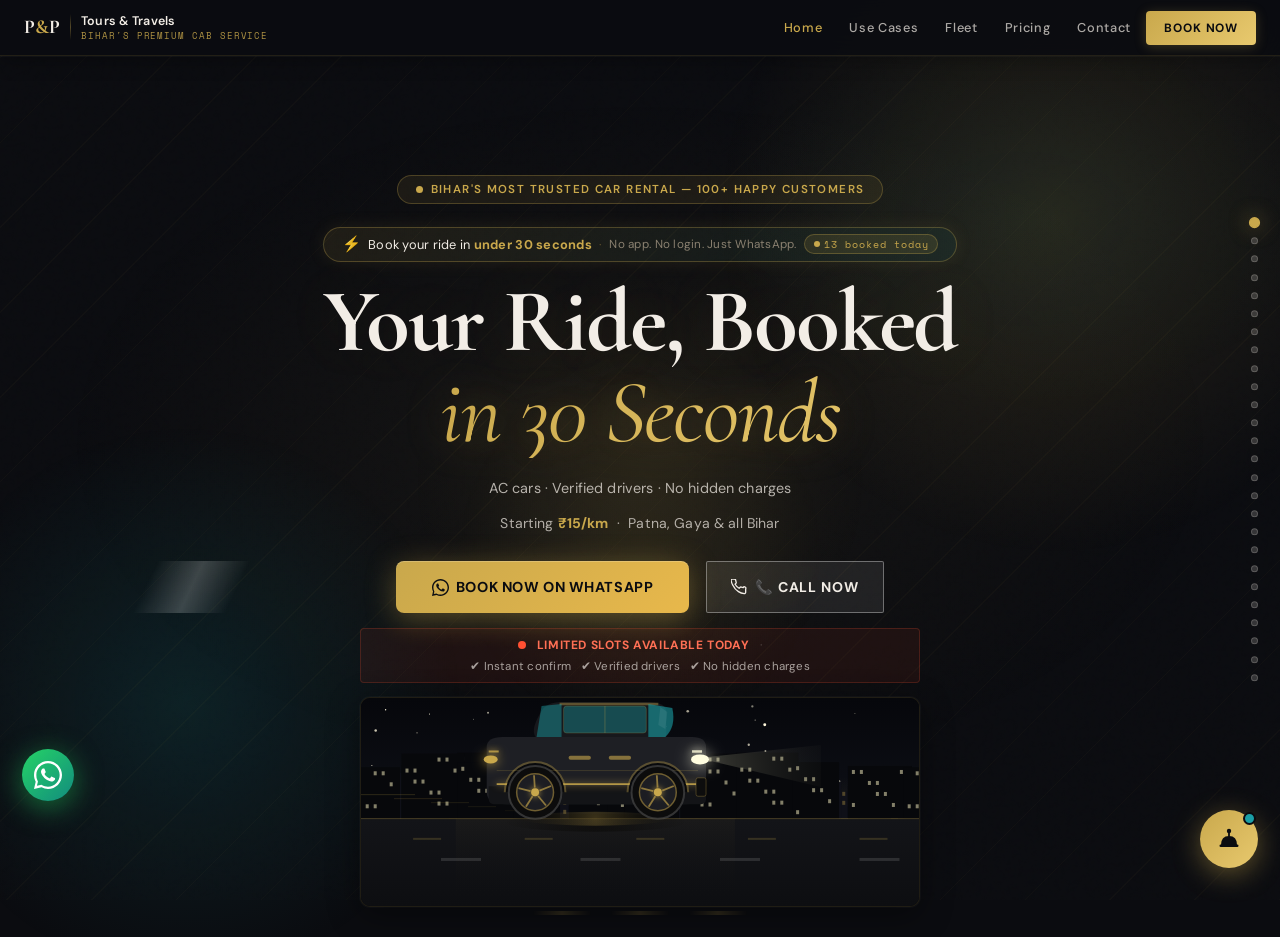
==== commit ec80d9f5: "Add files via upload" ====
--- a/index.html
+++ b/index.html
@@ -18,16 +18,7 @@
 <meta name="twitter:title" content="P&P Tours and Travels | Car Rental Bihar"/>
 <meta name="twitter:description" content="Book trusted car rental in Bihar. ₹15/km. Instant WhatsApp booking. 24/7 service."/>
 <link rel="canonical" href="https://pptoursandtravels.in/"/>
-
-<link rel="stylesheet" href="CSS/reset.css"/>
-<link rel="stylesheet" href="CSS/variables.css"/>
-<link rel="stylesheet" href="CSS/base.css"/>
-<link rel="stylesheet" href="CSS/animations.css"/>
-<link rel="stylesheet" href="CSS/components.css"/>
-<link rel="stylesheet" href="CSS/layout.css"/>
-<link rel="stylesheet" href="CSS/sections.css"/>
-<link rel="stylesheet" href="CSS/responsive.css"/>
-
+<!-- Local Business Schema -->
 <script type="application/ld+json">
 {
   "@context": "https://schema.org",
@@ -62,7 +53,11 @@
   }
 }
 </script>
-
+<!-- ══════════════════════════════════════════
+     GOOGLE ANALYTICS 4
+     SETUP: Replace G-XXXXXXXXXX with your real
+     Measurement ID from analytics.google.com
+     ══════════════════════════════════════════ -->
 <script async src="https://www.googletagmanager.com/gtag/js?id=G-6D0TFFYF0Q"></script>
 <script>
   window.dataLayer = window.dataLayer || [];
@@ -74,6 +69,16 @@
   });
 </script>
 
+<!-- ══════════════════════════════════════════
+     GOOGLE SHEETS CONFIG
+     SETUP STEPS:
+     1. Create a new Google Sheet
+     2. Name Sheet1 columns: Timestamp | Name | Phone | Pickup | Drop | DateTime | Vehicle | TripType | Distance | Price | Driver | BookingID
+     3. Go to Extensions > Apps Script
+     4. Paste the Apps Script code (see SETUP_GUIDE.md)
+     5. Deploy as Web App → Anyone access
+     6. Copy the Web App URL below
+     ══════════════════════════════════════════ -->
 <script>
   window.PP_CONFIG = {
     SHEETS_URL: 'https://script.google.com/macros/s/AKfycbwVYgc5XKi1EltBG9_dC-8ZcRO83t_3wJaH0ozb3ozpN2E2Dia1fUA1EvhSaKHYj3tK3A/exec',
@@ -84,7 +89,7 @@
 </script>
 
 <link href="https://fonts.googleapis.com/css2?family=Cormorant+Garamond:ital,wght@0,400;0,700;1,400&family=DM+Sans:wght@300;400;500;600&family=Space+Mono:wght@400;700&display=swap" rel="stylesheet">
-
+<!-- Unused font families (Playfair/Outfit/JetBrains) and missing CSS files removed -->
 <style>
 *{margin:0;padding:0;box-sizing:border-box;}
 :root{
@@ -151,7 +156,7 @@
 .hero p{font-size:.95rem;color:var(--text-muted);max-width:500px;line-height:1.75;margin:0 auto 1.8rem;}
 .hero-ctas{display:flex;gap:1rem;flex-wrap:wrap;justify-content:center;}
 
-/* Night drive canvas */
+/* ── Night drive canvas ── */
 .car-stage{width:100%;max-width:560px;height:210px;position:relative;margin:1.6rem auto 0;border-radius:10px;overflow:hidden;background:#08090c;}
 #driveCanvas{width:100%;height:100%;display:block;}
 
@@ -161,7 +166,7 @@
 .why-number{font-family:'Cormorant Garamond',serif;font-size:2.6rem;font-weight:700;color:var(--gold);line-height:1;}
 .why-label{font-size:.78rem;color:var(--text-muted);margin-top:.3rem;}
 
-/* Fleet Grid Section */
+/* Fleet */
 .fleet-grid{display:grid;grid-template-columns:repeat(2,1fr);gap:.9rem;width:100%;}
 .fleet-card{background:var(--card-bg);border:1px solid var(--border);border-radius:4px;padding:1.3rem;text-align:center;transition:border-color .3s,transform .3s;}
 .fleet-card:hover{transform:translateY(-4px);border-color:rgba(201,168,76,0.4);}
@@ -211,173 +216,9441 @@
 .footer-txt{margin-top:1.4rem;font-size:.75rem;color:var(--text-muted);letter-spacing:.05em;}
 .footer-txt a{color:var(--gold);text-decoration:none;}
 
-/* Global Smoothing & Micro-interactions Layer */
+/* ══════════════════════════════════════════
+   PREMIUM UI UPGRADE v4
+   GPU-only · No layout shift · Mobile-safe
+══════════════════════════════════════════ */
+
+/* ── Global font smoothing ── */
 *{-webkit-font-smoothing:antialiased;-moz-osx-font-smoothing:grayscale;}
 
+/* ── Scroll-reveal base state ── */
 .reveal{
   opacity:0;
   transform:translateY(18px);
-  transition:opacity .55s cubic-bezier(0.22,1,0.36,1), transform .55s cubic-bezier(0.22,1,0.36,1);
+  transition:opacity .55s cubic-bezier(0.22,1,0.36,1),
+             transform .55s cubic-bezier(0.22,1,0.36,1);
   will-change:opacity,transform;
 }
 .reveal.visible{opacity:1;transform:translateY(0);}
-
-a,button{transition:transform .18s cubic-bezier(0.34,1.56,0.64,1), box-shadow .22s ease, background .22s ease, border-color .22s ease, color .18s ease;}
-
-.btn-primary:active, .btn-outline:active, .calc-btn:active {
+.reveal.from-left{transform:translateX(-18px);}
+.reveal.from-right{transform:translateX(18px);}
+.reveal.visible.from-left,.reveal.visible.from-right{transform:translateX(0);}
+
+/* Stagger children inside containers */
+.wcu-grid .wcu-card:nth-child(1){transition-delay:.05s;}
+.wcu-grid .wcu-card:nth-child(2){transition-delay:.1s;}
+.wcu-grid .wcu-card:nth-child(3){transition-delay:.15s;}
+.wcu-grid .wcu-card:nth-child(4){transition-delay:.2s;}
+.wcu-grid .wcu-card:nth-child(5){transition-delay:.25s;}
+.wcu-grid .wcu-card:nth-child(6){transition-delay:.3s;}
+.fc-grid .fc-card:nth-child(1){transition-delay:.04s;}
+.fc-grid .fc-card:nth-child(2){transition-delay:.1s;}
+.fc-grid .fc-card:nth-child(3){transition-delay:.16s;}
+.fc-grid .fc-card:nth-child(4){transition-delay:.22s;}
+.testi-upgrade-card:nth-child(1){transition-delay:.05s;}
+.testi-upgrade-card:nth-child(2){transition-delay:.13s;}
+.testi-upgrade-card:nth-child(3){transition-delay:.21s;}
+
+/* ── Button micro-interactions ── */
+/* All anchor/button elements: smooth base */
+a,button{transition:transform .18s cubic-bezier(0.34,1.56,0.64,1),
+                     box-shadow .22s ease,
+                     background .22s ease,
+                     border-color .22s ease,
+                     color .18s ease,
+                     opacity .18s ease;}
+
+/* Press / active shrink on all interactive elements */
+.btn-primary:active,
+.btn-outline:active,
+.btn-hero-call:active,
+.nav-cta:active,
+.book-now-btn:active,
+#floatBookBtn:active,
+.wcu-cta-btn:active,
+.usecase-btn:active,
+.bcr-call-btn:active,
+.bcr-wa-btn:active,
+.trust-cta-link:active{
   transform:scale(0.96) !important;
   transition:transform .08s ease !important;
 }
+
+/* Primary book button — lift on hover */
+.btn-primary:hover,.hero-cta-main:hover{
+  transform:translateY(-3px) scale(1.02);
+  box-shadow:0 10px 32px rgba(201,168,76,0.45);
+}
+
+/* Nav CTA micro lift */
+.nav-cta:hover{
+  transform:translateY(-2px) scale(1.03);
+  box-shadow:0 6px 20px rgba(201,168,76,0.38);
+}
+
+/* Outline / ghost buttons */
+.btn-outline:hover{
+  transform:translateY(-2px);
+  box-shadow:0 6px 18px rgba(26,159,166,0.2);
+}
+
+/* ── Card hover depth system ── */
+/* Fleet cards */
+.fc-card{
+  transition:transform .28s cubic-bezier(0.22,1,0.36,1),
+             box-shadow .28s ease,
+             border-color .28s ease;
+  will-change:transform;
+}
+.fc-card:hover{
+  transform:translateY(-6px) scale(1.01);
+  box-shadow:0 16px 48px rgba(0,0,0,0.5),
+             0 0 0 1px rgba(201,168,76,0.22);
+}
+
+/* Use-case cards */
+.usecase-card{
+  transition:transform .28s cubic-bezier(0.22,1,0.36,1),
+             box-shadow .28s ease,
+             border-color .28s ease;
+  will-change:transform;
+}
+.usecase-card:hover{
+  transform:translateY(-5px);
+  box-shadow:0 14px 40px rgba(0,0,0,0.45),
+             0 0 0 1px rgba(201,168,76,0.18);
+}
+
+/* Trust badge cards */
+.trust-badge-v2{
+  transition:transform .28s cubic-bezier(0.22,1,0.36,1),
+             box-shadow .28s ease,
+             border-color .28s ease;
+}
+.trust-badge-v2:hover{
+  transform:translateY(-4px) scale(1.02);
+  box-shadow:0 12px 32px rgba(0,0,0,0.4),
+             0 0 0 1px rgba(201,168,76,0.25);
+}
+
+/* WCU cards */
+.wcu-card{
+  transition:transform .28s cubic-bezier(0.22,1,0.36,1),
+             box-shadow .28s ease,
+             border-color .28s ease,
+             background .28s ease;
+  will-change:transform;
+}
+.wcu-card:hover{
+  transform:translateY(-5px);
+  box-shadow:0 14px 40px rgba(0,0,0,0.45);
+}
+
+/* Testimonial cards */
+.testi-upgrade-card{
+  transition:transform .28s cubic-bezier(0.22,1,0.36,1),
+             box-shadow .28s ease,
+             border-color .28s ease;
+}
+.testi-upgrade-card:hover{
+  transform:translateY(-4px) translateX(0);
+  box-shadow:0 12px 36px rgba(0,0,0,0.4),
+             0 0 0 1px rgba(201,168,76,0.22);
+}
+
+/* Driver cards */
+.driver-card{
+  transition:transform .28s cubic-bezier(0.22,1,0.36,1),
+             box-shadow .28s ease,
+             border-color .28s ease;
+}
+.driver-card:hover{
+  transform:translateY(-5px);
+  box-shadow:0 14px 40px rgba(0,0,0,0.45);
+}
+
+/* Google review cards */
+.google-card{
+  transition:transform .25s cubic-bezier(0.22,1,0.36,1),
+             box-shadow .25s ease,
+             border-color .25s ease;
+}
+.google-card:hover{
+  transform:translateY(-3px);
+  box-shadow:0 10px 28px rgba(0,0,0,0.4);
+}
+
+/* UPI icons */
+.upi-icon{
+  transition:transform .22s cubic-bezier(0.22,1,0.36,1),
+             border-color .22s ease;
+}
+.upi-icon:hover{transform:translateY(-3px) scale(1.06);}
+
+/* ── Form inputs — focus glow ── */
+.booking-form input,
+.booking-form select,
+.booking-grid input,
+.booking-grid select,
+.calculator input,
+.calculator select{
+  transition:border-color .22s ease,
+             box-shadow .22s ease,
+             background .22s ease;
+}
+.booking-form input:focus,
+.booking-form select:focus,
+.booking-grid input:focus,
+.booking-grid select:focus,
+.calculator input:focus,
+.calculator select:focus{
+  border-color:rgba(201,168,76,0.55) !important;
+  box-shadow:0 0 0 3px rgba(201,168,76,0.1),
+             0 2px 12px rgba(201,168,76,0.08) !important;
+  outline:none;
+}
+
+/* ── Section label entrance ── */
+.section-label{
+  transition:letter-spacing .4s ease, opacity .4s ease;
+}
+
+/* ── Floating book button — premium bounce ── */
+#floatBookBtn{
+  transition:transform .25s cubic-bezier(0.34,1.56,0.64,1),
+             box-shadow .25s ease !important;
+}
+#floatBookBtn:hover{
+  transform:translateY(-4px) scale(1.06) !important;
+}
+#floatBookBtn:active{
+  transform:scale(0.94) !important;
+  transition:transform .1s ease !important;
+}
+
+/* ── Scroll hint pulse ── */
+.scroll-hint{
+  animation:scroll-hint-float 2.5s ease-in-out infinite;
+}
+@keyframes scroll-hint-float{
+  0%,100%{transform:translateY(0);opacity:.6;}
+  50%{transform:translateY(5px);opacity:1;}
+}
+
+/* ── Hero pill shimmer ── */
+.hero-pill{
+  position:relative;overflow:hidden;
+}
+.hero-pill::after{
+  content:'';
+  position:absolute;top:0;left:-100%;width:60%;height:100%;
+  background:linear-gradient(90deg,transparent,rgba(255,255,255,0.12),transparent);
+  animation:pill-shimmer 3.5s ease-in-out infinite;
+}
+@keyframes pill-shimmer{
+  0%{left:-100%;}
+  50%,100%{left:150%;}
+}
+
+/* ── Card shimmer accent on hover ── */
+.fc-card,.wcu-card,.usecase-card,.testi-upgrade-card{
+  position:relative;overflow:hidden;
+}
+.fc-card::after,.wcu-card::after,.usecase-card::after{
+  content:'';
+  position:absolute;top:0;left:-100%;width:50%;height:100%;
+  background:linear-gradient(105deg,transparent,rgba(255,255,255,0.04),transparent);
+  transition:left .5s ease;
+  pointer-events:none;
+}
+.fc-card:hover::after,.wcu-card:hover::after,.usecase-card:hover::after{
+  left:150%;
+}
+
+/* ── Nav link hover underline ── */
+.nav-link{
+  position:relative;
+}
+.nav-link::after{
+  content:'';position:absolute;bottom:2px;left:.75rem;right:.75rem;height:1px;
+  background:var(--gold);transform:scaleX(0);transform-origin:left;
+  transition:transform .22s ease;
+}
+.nav-link:hover::after{transform:scaleX(1);}
+
+/* ── Background depth — subtle card shadows ── */
+.fc-card,.usecase-card,.wcu-card,.testi-upgrade-card,
+.driver-card,.google-card,.trust-badge-v2{
+  box-shadow:0 2px 12px rgba(0,0,0,0.25);
+}
+
+/* ── Performance: reduce motion for accessibility ── */
+@media(prefers-reduced-motion:reduce){
+  *{animation-duration:.01ms !important;
+    transition-duration:.01ms !important;}
+  .reveal{opacity:1;transform:none;}
+}
+
+/* ── Mobile: disable heavy hover transforms ── */
+@media(hover:none){
+  .fc-card:hover,.wcu-card:hover,.usecase-card:hover,
+  .testi-upgrade-card:hover,.driver-card:hover{
+    transform:none;
+    box-shadow:0 2px 12px rgba(0,0,0,0.25);
+  }
+}
+
+/* ── Booking button final state refinement ── */
+#bookNowBtn{
+  transition:transform .18s cubic-bezier(0.34,1.56,0.64,1),
+             box-shadow .22s ease,
+             background .22s ease,
+             opacity .22s ease !important;
+}
+#bookNowBtn:not([disabled]):hover{
+  transform:translateY(-3px) scale(1.02) !important;
+}
+#bookNowBtn:not([disabled]):active{
+  transform:scale(0.96) !important;
+  transition:transform .08s ease !important;
+}
+
+/* ══════════════════════════════════════════
+   PREMIUM UI v5 — gap-fill patch
+   Covers elements missed in v4
+══════════════════════════════════════════ */
+
+/* ── Contact links ── */
+.contact-item{transition:transform .22s ease;}
+.contact-item:hover{transform:translateX(3px);}
+.contact-item a{transition:color .2s ease;display:inline-block;}
+.contact-item a:hover{color:var(--gold);}
+.ci-icon{
+  transition:background .22s ease,border-color .22s ease,
+             transform .22s cubic-bezier(0.34,1.56,0.64,1);
+}
+.contact-item:hover .ci-icon{
+  background:rgba(201,168,76,0.18);
+  border-color:rgba(201,168,76,0.4);
+  transform:scale(1.12);
+}
+
+/* ── Calc / daily-rental buttons ── */
+.calc-btn{
+  transition:transform .2s cubic-bezier(0.34,1.56,0.64,1),
+             box-shadow .2s ease !important;
+}
+.calc-btn:hover{
+  transform:translateY(-2px) scale(1.02);
+  box-shadow:0 8px 24px rgba(201,168,76,0.28);
+}
+.calc-btn:active{
+  transform:scale(0.97) !important;
+  transition:transform .08s ease !important;
+}
+
+/* ── Location tabs ── */
+.loc-tab{
+  transition:color .2s ease,border-color .2s ease,
+             background .2s ease,transform .2s ease !important;
+}
+.loc-tab:hover,.loc-tab.active{transform:translateY(-1px);}
+
+/* ── Trust CTA link — slide-right ── */
+.trust-cta-link{
+  display:inline-block;
+  transition:transform .22s cubic-bezier(0.34,1.56,0.64,1),
+             letter-spacing .22s ease !important;
+}
+.trust-cta-link:hover{transform:translateX(6px);letter-spacing:.06em;}
+
+/* ── WCU call link ── */
+.wcu-cta-call{
+  transition:color .2s ease,transform .2s ease !important;
+  display:inline-block;
+}
+.wcu-cta-call:hover{color:var(--teal) !important;transform:translateY(-1px);}
+
+/* ── Popup buttons ── */
+.popup-btn-primary{
+  transition:transform .2s cubic-bezier(0.34,1.56,0.64,1),box-shadow .2s ease !important;
+}
+.popup-btn-primary:hover{transform:translateY(-2px) scale(1.02);box-shadow:0 8px 24px rgba(201,168,76,0.4);}
+.popup-btn-primary:active{transform:scale(0.96) !important;transition:transform .08s ease !important;}
+.popup-btn-wa{transition:transform .2s ease,background .2s ease !important;}
+.popup-btn-wa:hover{transform:translateY(-2px);}
+.popup-btn-wa:active{transform:scale(0.96) !important;}
+
+/* ── Driver photo — subtle spin on card hover ── */
+.driver-photo{
+  transition:transform .35s cubic-bezier(0.34,1.56,0.64,1),border-color .3s ease;
+}
+.driver-card:hover .driver-photo{
+  transform:scale(1.08) rotate(4deg);
+  border-color:rgba(201,168,76,0.55);
+}
+
+/* ── Fare result pop ── */
+.result-amount{
+  transition:transform .3s cubic-bezier(0.34,1.56,0.64,1),color .3s ease;
+  display:block;
+}
+
+/* ── Pricing / loc tag micro-lift ── */
+.pricing-perk,.loc-feature{
+  transition:transform .2s ease,background .2s ease,border-color .2s ease;
+  display:inline-block;
+}
+.pricing-perk:hover{transform:translateY(-2px) scale(1.05);background:rgba(26,159,166,0.14);}
+.loc-feature:hover{transform:translateY(-2px);background:rgba(201,168,76,0.12);}
+
+/* ── Mobile sticky bar press ── */
+#stickyBar a,#stickyBar button,
+.sticky-bar a,.sticky-bar button{
+  transition:transform .18s ease,opacity .18s ease !important;
+}
+#stickyBar a:active,#stickyBar button:active,
+.sticky-bar a:active,.sticky-bar button:active{
+  transform:scale(0.94) !important;opacity:.85;
+  transition:transform .08s ease !important;
+}
+
+/* ── Keyboard focus ring ── */
+a:focus-visible,button:focus-visible{
+  outline:2px solid rgba(201,168,76,0.65);
+  outline-offset:3px;border-radius:3px;
+}
+
+/* ── Calc result pop animation (triggered by JS) ── */
+@keyframes result-pop{
+  0%{transform:scale(1);}
+  40%{transform:scale(1.08);}
+  100%{transform:scale(1);}
+}
+.result-amount.pop{animation:result-pop .35s cubic-bezier(0.34,1.56,0.64,1);}
+
+
+
+
+
+/* ── Hero subtext price line ── */
+.hero-sub-price{
+  display:inline-block;margin-top:.3rem;
+  font-size:.88rem;color:rgba(242,237,230,0.7);
+}
+.hero-sub-price strong{color:var(--gold);font-weight:700;}
+
+/* ── Book Now hero button — pulsing gold ── */
+.hero-cta-pulse{
+  position:relative;overflow:visible !important;
+  background:linear-gradient(135deg,var(--gold) 0%,#e8b84b 100%) !important;
+  color:#0d0e12 !important;
+  font-size:.95rem !important;
+  font-weight:700 !important;
+  padding:1rem 2rem !important;
+  letter-spacing:.04em !important;
+  box-shadow:0 4px 32px rgba(201,168,76,0.35) !important;
+  animation:hero-btn-pulse 2.2s ease-in-out infinite;
+}
+.hero-cta-pulse svg{fill:#0d0e12 !important;}
+@keyframes hero-btn-pulse{
+  0%,100%{box-shadow:0 4px 32px rgba(201,168,76,0.35),0 0 0 0 rgba(201,168,76,0.4);}
+  50%{box-shadow:0 8px 40px rgba(201,168,76,0.55),0 0 0 8px rgba(201,168,76,0);}
+}
+
+/* ── Hero urgency row ── */
+.hero-urgency-row{
+  display:flex;align-items:center;justify-content:center;
+  flex-wrap:wrap;gap:.4rem .7rem;
+  margin-top:.9rem;
+  padding:.5rem 1rem;
+  background:rgba(255,80,50,0.07);
+  border:1px solid rgba(255,80,50,0.2);
+  border-radius:4px;
+  max-width:560px;margin-left:auto;margin-right:auto;
+}
+.hero-urgency-dot{
+  width:8px;height:8px;border-radius:50%;
+  background:#ff5032;flex-shrink:0;
+  animation:dot-blink 1.4s ease-in-out infinite;
+}
+@keyframes dot-blink{0%,100%{opacity:1;transform:scale(1);}50%{opacity:.45;transform:scale(.7);}}
+.hero-urgency-text{
+  font-size:.75rem;font-weight:700;color:#ff7055;letter-spacing:.05em;text-transform:uppercase;
+}
+.hero-urgency-sep{color:rgba(242,237,230,0.25);font-size:.75rem;}
+.hero-trust-inline{
+  font-size:.72rem;color:rgba(242,237,230,0.65);letter-spacing:.02em;
+}
+
+/* ── Call Now button — highly visible ── */
+.btn-hero-call{
+  padding:.9rem 1.5rem !important;
+  background:rgba(255,255,255,0.08) !important;
+  border:1.5px solid rgba(255,255,255,0.35) !important;
+  color:var(--cream) !important;
+  font-size:.88rem !important;
+  font-weight:700 !important;
+  letter-spacing:.05em;
+  transition:all .3s !important;
+}
+.btn-hero-call:hover{
+  background:rgba(255,255,255,0.16) !important;
+  border-color:rgba(255,255,255,0.6) !important;
+  transform:translateY(-2px) !important;
+}
+
+/* ══ WHY CHOOSE US GRID ══ */
+.wcu-grid{
+  display:grid;
+  grid-template-columns:repeat(3,1fr);
+  gap:.75rem;
+  width:100%;margin-top:.9rem;
+}
+@media(max-width:700px){.wcu-grid{grid-template-columns:1fr 1fr;}}
+@media(max-width:440px){.wcu-grid{grid-template-columns:1fr;}}
+
+.wcu-card{
+  background:rgba(242,237,230,0.03);
+  border:1px solid rgba(201,168,76,0.14);
+  border-radius:6px;
+  padding:1.1rem 1rem;
+  display:flex;flex-direction:column;gap:.45rem;
+  transition:border-color .3s,transform .3s,background .3s;
+  position:relative;overflow:hidden;
+}
+.wcu-card::before{
+  content:'';position:absolute;top:0;left:0;right:0;height:2px;
+  background:linear-gradient(90deg,var(--gold),var(--teal));
+  transform:scaleX(0);transform-origin:left;
+  transition:transform .35s ease;
+}
+.wcu-card:hover{
+  border-color:rgba(201,168,76,0.35);
+  background:rgba(201,168,76,0.04);
+  transform:translateY(-3px);
+}
+.wcu-card:hover::before{transform:scaleX(1);}
+
+.wcu-icon{
+  width:40px;height:40px;border-radius:6px;
+  background:linear-gradient(135deg,rgba(201,168,76,0.12),rgba(26,159,166,0.08));
+  border:1px solid rgba(201,168,76,0.2);
+  display:flex;align-items:center;justify-content:center;
+  color:var(--gold);flex-shrink:0;
+}
+.wcu-title{
+  font-family:'DM Sans',sans-serif;font-size:.82rem;font-weight:700;
+  color:var(--cream);letter-spacing:.02em;line-height:1.3;
+}
+.wcu-desc{
+  font-size:.73rem;color:var(--text-muted);line-height:1.6;
+}
+
+/* CTA card in grid */
+.wcu-card-cta{
+  background:linear-gradient(135deg,rgba(201,168,76,0.1),rgba(26,159,166,0.07)) !important;
+  border-color:rgba(201,168,76,0.3) !important;
+  justify-content:center;align-items:center;
+  min-height:130px;
+}
+.wcu-cta-inner{display:flex;flex-direction:column;align-items:center;gap:.6rem;text-align:center;}
+.wcu-cta-label{
+  font-size:.7rem;letter-spacing:.12em;text-transform:uppercase;
+  color:rgba(242,237,230,0.5);font-family:'Space Mono',monospace;
+}
+.wcu-cta-btn{
+  display:inline-block;padding:.65rem 1.4rem;
+  background:var(--gold);color:#0d0e12;
+  font-weight:700;font-size:.82rem;text-decoration:none;
+  border-radius:3px;letter-spacing:.05em;
+  transition:background .25s,transform .25s;
+  font-family:'DM Sans',sans-serif;
+}
+.wcu-cta-btn:hover{background:#e8c040;transform:translateY(-2px);}
+.wcu-cta-call{
+  font-size:.72rem;color:rgba(242,237,230,0.55);text-decoration:none;
+  letter-spacing:.04em;transition:color .2s;
+}
+.wcu-cta-call:hover{color:var(--teal);}
+
+/* ── Booking button — max aggression when active ── */
+#bookNowBtn:not([disabled]){
+  background:linear-gradient(135deg,var(--gold),#e8b030) !important;
+  color:#0d0e12 !important;
+  font-size:1rem !important;
+  font-weight:800 !important;
+  letter-spacing:.06em !important;
+  animation:book-btn-glow 1.8s ease-in-out infinite;
+  opacity:1 !important;cursor:pointer !important;
+}
+#bookNowBtn:not([disabled]) svg{fill:#0d0e12 !important;}
+@keyframes book-btn-glow{
+  0%,100%{box-shadow:0 4px 28px rgba(201,168,76,0.3);}
+  50%{box-shadow:0 6px 42px rgba(201,168,76,0.6),0 0 0 4px rgba(201,168,76,0.1);}
+}
+
+
+/* ── Urgency text ── */
+.booking-urgency{
+  text-align:center;font-size:.76rem;font-weight:600;
+  color:#ff6b55;letter-spacing:.04em;
+  margin:.55rem 0 .3rem;
+  animation: urgency-pulse 2.5s ease-in-out infinite;
+}
+@keyframes urgency-pulse{
+  0%,100%{opacity:1;} 50%{opacity:.65;}
+}
+
+/* ── Trust badges below book button ── */
+.booking-trust-badges{
+  display:flex;flex-wrap:wrap;justify-content:center;
+  gap:.4rem .65rem;margin:.6rem 0 .9rem;
+}
+.btb-item{
+  font-size:.72rem;font-weight:500;
+  color:rgba(242,237,230,0.75);
+  letter-spacing:.03em;
+  display:flex;align-items:center;gap:.3rem;
+}
+.btb-item::before{content:'';display:inline-block;width:6px;height:6px;border-radius:50%;background:var(--teal);flex-shrink:0;}
+
+/* ── Call + WhatsApp row under form ── */
+.booking-call-row{
+  display:flex;align-items:center;justify-content:center;
+  gap:.6rem;margin-top:.4rem;flex-wrap:wrap;
+}
+.bcr-label{
+  font-size:.71rem;color:var(--text-muted);letter-spacing:.03em;
+}
+.bcr-call-btn,.bcr-wa-btn{
+  display:inline-flex;align-items:center;gap:.35rem;
+  font-size:.75rem;font-weight:600;text-decoration:none;
+  padding:.4rem .9rem;border-radius:2px;
+  transition:all .25s;letter-spacing:.04em;
+  font-family:'DM Sans',sans-serif;
+}
+.bcr-call-btn{
+  background:rgba(255,255,255,0.06);
+  border:1px solid rgba(255,255,255,0.18);
+  color:var(--cream);
+}
+.bcr-call-btn:hover{background:rgba(255,255,255,0.12);border-color:rgba(255,255,255,0.4);}
+.bcr-wa-btn{
+  background:rgba(37,211,102,0.1);
+  border:1px solid rgba(37,211,102,0.3);
+  color:#4ddd82;
+}
+.bcr-wa-btn:hover{background:rgba(37,211,102,0.18);border-color:rgba(37,211,102,0.55);}
+
+/* ── Book button — highlighted glow when enabled ── */
+.book-now-btn:not([disabled]){
+  box-shadow:0 0 0 0 rgba(201,168,76,0.5);
+  animation:btn-glow 2s ease-in-out infinite;
+}
+@keyframes btn-glow{
+  0%,100%{box-shadow:0 4px 24px rgba(201,168,76,0.2);}
+  50%{box-shadow:0 4px 36px rgba(201,168,76,0.45);}
+}
+
+/* ── Testimonial avatar + meta row ── */
+.testi-meta-row{
+  display:flex;align-items:center;gap:.7rem;margin-top:.65rem;
+}
+.testi-avatar{
+  width:34px;height:34px;border-radius:50%;flex-shrink:0;
+  background:linear-gradient(135deg,var(--gold),var(--teal));
+  display:flex;align-items:center;justify-content:center;
+  font-size:.85rem;font-weight:700;color:#0d0e12;
+  font-family:'DM Sans',sans-serif;
+}
+
+/* ── Car images — uniform, no distortion ── */
+.fc-real-img{
+  width:100% !important;
+  height:158px !important;
+  object-fit:cover !important;
+  object-position:center 55% !important;
+  display:block;
+  transition:transform .45s ease,filter .45s ease;
+  filter:brightness(0.9) contrast(1.06) saturate(1.05);
+}
+.fc-card:hover .fc-real-img{
+  transform:scale(1.05);
+  filter:brightness(1.0) contrast(1.08) saturate(1.1);
+}
+.fc-img-wrap{
+  position:relative;overflow:hidden;
+  background:#0e0f13;
+  border-radius:4px 4px 0 0;
+}
+@media(max-width:480px){
+  .fc-real-img{height:130px !important;}
+}
+
+/* ── Hero subtext tweak — single clean line ── */
+.hero-sub{
+  font-size:.9rem !important;
+  line-height:1.7 !important;
+  letter-spacing:.01em;
+}
+
+
+/* ── Call Now button ── */
+.btn-hero-call{
+  padding:.82rem 1.6rem;border:1.5px solid rgba(255,255,255,0.25);border-radius:2px;
+  cursor:pointer;background:rgba(255,255,255,0.06);color:var(--cream);
+  font-weight:600;font-size:.85rem;letter-spacing:.06em;text-transform:uppercase;
+  text-decoration:none;display:inline-flex;align-items:center;gap:.5rem;
+  transition:all .3s;font-family:'DM Sans',sans-serif;backdrop-filter:blur(8px);
+}
+.btn-hero-call:hover{background:rgba(255,255,255,0.13);border-color:rgba(255,255,255,0.5);transform:translateY(-2px);}
+
+/* ── Hero trust micro-badges ── */
+.hero-trust-row{
+  display:flex;flex-wrap:wrap;justify-content:center;gap:.55rem;
+  margin-top:1.1rem;
+}
+.hero-trust-badge{
+  font-size:.72rem;font-family:'DM Sans',sans-serif;font-weight:500;
+  color:rgba(242,237,230,0.75);
+  background:rgba(255,255,255,0.04);
+  border:1px solid rgba(242,237,230,0.12);
+  border-radius:20px;padding:.3rem .75rem;
+  letter-spacing:.03em;
+}
+
+/* ── Real car images in fleet cards ── */
+.fc-real-img{
+  width:100%;height:155px;
+  object-fit:cover;object-position:center 60%;
+  display:block;
+  transition:transform .45s ease,filter .45s ease;
+  filter:brightness(0.9) contrast(1.06) saturate(1.05);
+}
+.fc-img-wrap{position:relative;overflow:hidden;background:#0e0f13;}
+.fc-card:hover .fc-real-img{
+  transform:scale(1.06);
+  filter:brightness(1) contrast(1.08) saturate(1.1);
+}
+@media(max-width:480px){.fc-real-img{height:120px;}}
+
+/* ── Testimonials slide ── */
+.testi-upgrade-grid{
+  display:flex;flex-direction:column;gap:.75rem;width:100%;margin-top:.3rem;
+}
+.testi-upgrade-card{
+  background:rgba(242,237,230,0.03);
+  border:1px solid rgba(201,168,76,0.18);
+  border-radius:6px;padding:1.1rem 1.2rem;text-align:left;
+  position:relative;overflow:hidden;
+  transition:border-color .3s,transform .3s;
+}
+.testi-upgrade-card:hover{border-color:rgba(201,168,76,0.38);transform:translateX(3px);}
+.testi-upgrade-card::before{
+  content:"\201C";position:absolute;top:-.1rem;left:.8rem;
+  font-family:'Cormorant Garamond',serif;font-size:4rem;
+  color:rgba(201,168,76,0.12);line-height:1;pointer-events:none;
+}
+.testi-stars-u{color:#f5c518;font-size:.85rem;letter-spacing:.05em;margin-bottom:.35rem;}
+.testi-text-u{
+  font-size:.83rem;color:rgba(242,237,230,0.88);
+  line-height:1.65;font-style:italic;margin-bottom:.6rem;
+}
+.testi-author-u{
+  font-size:.72rem;font-weight:600;color:var(--gold);
+  font-family:'Space Mono',monospace;letter-spacing:.08em;
+}
+.testi-trip-u{
+  font-size:.68rem;color:var(--text-muted);margin-top:.1rem;letter-spacing:.04em;
+}
+
+/* ── Booking form trust badges (enhanced) ── */
+.bf-trust-strip-v2{
+  display:flex;flex-wrap:wrap;gap:.5rem;justify-content:center;
+  margin-bottom:1.1rem;
+}
+.bf-trust-v2{
+  display:flex;align-items:center;gap:.4rem;
+  font-size:.73rem;color:rgba(242,237,230,0.7);
+  background:rgba(255,255,255,0.03);
+  border:1px solid rgba(201,168,76,0.15);
+  border-radius:3px;padding:.35rem .75rem;
+}
+.bf-trust-v2 svg{flex-shrink:0;}
+
+/* Keep canvas section working but reduce its bottom margin on hero */
+.car-stage{margin-top:.9rem !important;}
+
+#ppToast{
+  position:fixed;top:70px;left:50%;transform:translateX(-50%) translateY(-120px);
+  z-index:9999;min-width:280px;max-width:calc(100vw - 2rem);
+  padding:.85rem 1.3rem;border-radius:8px;
+  font-family:'DM Sans',sans-serif;font-size:.85rem;font-weight:500;
+  display:flex;align-items:center;gap:.7rem;
+  box-shadow:0 12px 40px rgba(0,0,0,0.5);
+  transition:transform .45s cubic-bezier(.34,1.56,.64,1),opacity .35s ease;
+  opacity:0;pointer-events:none;
+}
+#ppToast.show{transform:translateX(-50%) translateY(0);opacity:1;}
+#ppToast.success{background:linear-gradient(135deg,rgba(37,211,102,0.18),rgba(18,140,126,0.12));border:1px solid rgba(37,211,102,0.45);color:#25d366;}
+#ppToast.error{background:linear-gradient(135deg,rgba(220,60,40,0.18),rgba(200,40,20,0.1));border:1px solid rgba(220,60,40,0.45);color:#ff6b55;}
+#ppToast.loading{background:linear-gradient(135deg,rgba(201,168,76,0.12),rgba(26,159,166,0.08));border:1px solid rgba(201,168,76,0.3);color:var(--gold);}
+.toast-icon{font-size:1.1rem;flex-shrink:0;}
+.toast-msg{line-height:1.4;}
+
+/* ── Driver Assignment Badge ── */
+#driverBadge{
+  display:none;margin-top:.9rem;padding:.8rem 1rem;
+  background:linear-gradient(135deg,rgba(201,168,76,0.08),rgba(26,159,166,0.06));
+  border:1px solid rgba(201,168,76,0.25);border-radius:6px;
+  font-family:'DM Sans',sans-serif;font-size:.82rem;color:var(--cream);
+  text-align:center;animation:fadeIn .5s ease;
+}
+#driverBadge strong{color:var(--gold);}
+@keyframes fadeIn{from{opacity:0;transform:translateY(8px);}to{opacity:1;transform:translateY(0);}}
+
+/* ── Booking ID display ── */
+.booking-id-tag{
+  font-family:'Space Mono',monospace;font-size:.62rem;letter-spacing:.12em;
+  color:var(--teal);background:rgba(26,159,166,0.08);
+  border:1px solid rgba(26,159,166,0.2);border-radius:3px;
+  padding:.2rem .55rem;display:inline-block;margin-left:.5rem;
+}
+
+.booking-form{background:var(--card-bg);backdrop-filter:blur(24px);border:1px solid var(--border);border-radius:4px;padding:1.8rem;width:100%;max-width:580px;margin:0 auto;text-align:left;}
+.booking-grid{display:grid;grid-template-columns:1fr 1fr;gap:.9rem;}
+.booking-grid .form-row.full{grid-column:1/-1;}
+.booking-form input[type="text"],.booking-form input[type="tel"],.booking-form input[type="datetime-local"]{padding:.75rem .9rem;background:rgba(11,12,16,0.6);border:1px solid rgba(242,237,230,0.1);border-radius:2px;color:var(--cream);font-size:.9rem;font-family:'DM Sans',sans-serif;transition:border-color .3s;width:100%;}
+.booking-form input[type="text"]:focus,.booking-form input[type="tel"]:focus,.booking-form input[type="datetime-local"]:focus{outline:none;border-color:var(--gold);}
+.booking-form select{width:100%;}
+.book-now-btn{width:100%;padding:.95rem;margin-top:1rem;background:linear-gradient(135deg,#25d366,#128c7e);color:#fff;font-weight:700;font-size:.9rem;letter-spacing:.08em;text-transform:uppercase;border:none;border-radius:2px;cursor:pointer;font-family:'DM Sans',sans-serif;transition:transform .3s,box-shadow .3s;display:flex;align-items:center;justify-content:center;gap:.6rem;}
+.book-now-btn:hover{transform:translateY(-2px);box-shadow:0 10px 30px rgba(37,211,102,0.35);}
+.book-now-btn svg{width:20px;height:20px;}
+
+/* ── Fleet upgrade ── */
+.fleet-car-img{width:100%;height:80px;object-fit:contain;margin-bottom:.5rem;filter:drop-shadow(0 4px 12px rgba(201,168,76,0.2));}
+.fleet-badges{display:flex;gap:.4rem;flex-wrap:wrap;justify-content:center;margin-top:.5rem;}
+.fleet-badge{background:rgba(26,159,166,0.08);border:1px solid rgba(26,159,166,0.2);border-radius:2px;padding:.18rem .5rem;font-size:.65rem;color:var(--teal);font-family:'Space Mono',monospace;}
+.fleet-seats{font-size:.75rem;color:var(--text-muted);margin-top:.25rem;}
+
+/* ── Service Area Section ── */
+.service-grid{display:grid;grid-template-columns:repeat(2,1fr);gap:.8rem;width:100%;margin-top:.5rem;}
+.service-card{background:var(--card-bg);border:1px solid var(--border);border-radius:4px;padding:1.2rem;display:flex;align-items:center;gap:.8rem;transition:border-color .3s,transform .3s;}
+.service-card:hover{border-color:rgba(201,168,76,0.4);transform:translateX(4px);}
+.service-icon{width:36px;height:36px;border-radius:50%;background:rgba(201,168,76,0.1);border:1px solid var(--border);display:flex;align-items:center;justify-content:center;font-size:1rem;flex-shrink:0;}
+.service-name{font-family:'Cormorant Garamond',serif;font-size:1rem;font-weight:700;color:var(--cream);}
+.service-desc{font-size:.72rem;color:var(--text-muted);margin-top:.1rem;}
+
+/* ── Testimonials ── */
+.testi-grid{display:flex;flex-direction:column;gap:.8rem;width:100%;}
+.testi-card{background:var(--card-bg);border:1px solid var(--border);border-radius:4px;padding:1.2rem 1.3rem;text-align:left;transition:border-color .3s;}
+.testi-card:hover{border-color:rgba(201,168,76,0.35);}
+.testi-stars{color:var(--gold);font-size:.9rem;letter-spacing:.1em;margin-bottom:.4rem;}
+.testi-text{font-size:.82rem;color:var(--cream);line-height:1.6;font-style:italic;}
+.testi-name{font-size:.72rem;color:var(--text-muted);margin-top:.5rem;font-family:'Space Mono',monospace;letter-spacing:.06em;}
+
+/* ── Pricing Details ── */
+.pricing-table{width:100%;border-collapse:collapse;margin-top:.5rem;}
+.pricing-table tr{border-bottom:1px solid rgba(201,168,76,0.1);}
+.pricing-table tr:last-child{border-bottom:none;}
+.pricing-table td{padding:.75rem .5rem;font-size:.85rem;color:var(--cream);}
+.pricing-table td:first-child{color:var(--text-muted);font-size:.8rem;}
+.pricing-table td:last-child{color:var(--gold);font-family:'Space Mono',monospace;font-weight:700;text-align:right;}
+.pricing-note{font-size:.72rem;color:var(--text-muted);margin-top:.8rem;line-height:1.6;background:rgba(201,168,76,0.04);border:1px solid rgba(201,168,76,0.12);border-radius:2px;padding:.7rem .9rem;}
+
+/* ── About Section ── */
+.about-box{background:var(--card-bg);border:1px solid var(--border);border-radius:4px;padding:1.8rem;width:100%;max-width:520px;margin:0 auto;text-align:left;}
+.about-text{font-size:.88rem;color:var(--text-muted);line-height:1.8;margin-bottom:1rem;}
+.about-highlights{display:flex;gap:.6rem;flex-wrap:wrap;}
+.about-pill{background:rgba(201,168,76,0.07);border:1px solid rgba(201,168,76,0.2);border-radius:2px;padding:.35rem .75rem;font-size:.73rem;color:var(--gold);font-family:'Space Mono',monospace;}
+
+/* ── Trust Signals ── */
+.trust-row{display:flex;gap:.8rem;justify-content:center;flex-wrap:wrap;margin-top:.5rem;}
+.trust-badge{display:flex;flex-direction:column;align-items:center;gap:.45rem;background:var(--card-bg);border:1px solid var(--border);border-radius:4px;padding:1rem .9rem;flex:1;min-width:90px;max-width:130px;}
+.trust-icon{width:38px;height:38px;border-radius:50%;background:rgba(201,168,76,0.1);border:1px solid rgba(201,168,76,0.25);display:flex;align-items:center;justify-content:center;font-size:1.1rem;}
+.trust-label{font-size:.7rem;color:var(--cream);text-align:center;font-weight:500;line-height:1.3;}
+.trust-sub{font-size:.62rem;color:var(--teal);font-family:'Space Mono',monospace;text-align:center;}
+
+/* ── WhatsApp Float ── */
+.wa-float{
+  position:fixed;bottom:6.2rem;left:1.4rem;z-index:1000;
+  width:52px;height:52px;border-radius:50%;
+  background:linear-gradient(135deg,#25d366,#128c7e);
+  display:flex;align-items:center;justify-content:center;
+  box-shadow:0 6px 24px rgba(37,211,102,0.45);
+  text-decoration:none;transition:transform .3s,box-shadow .3s;
+  animation:waPulse 3s ease-in-out infinite;
+}
+.wa-float:hover{transform:scale(1.1) translateY(-2px);box-shadow:0 10px 32px rgba(37,211,102,0.6);}
+@keyframes waPulse{0%,100%{box-shadow:0 6px 24px rgba(37,211,102,0.45);}50%{box-shadow:0 6px 36px rgba(37,211,102,0.7),0 0 0 7px rgba(37,211,102,0.08);}}
+.wa-float svg{width:28px;height:28px;}
+.wa-tooltip{
+  position:absolute;left:62px;top:50%;transform:translateY(-50%);
+  background:rgba(15,16,21,0.95);border:1px solid rgba(37,211,102,0.3);
+  color:#fff;font-size:.72rem;font-family:'DM Sans',sans-serif;
+  padding:.35rem .75rem;border-radius:3px;white-space:nowrap;
+  opacity:0;pointer-events:none;transition:opacity .2s;
+}
+.wa-float:hover .wa-tooltip{opacity:1;}
+
+/* ── ADDED: Urgency banners ── */
+.urgency-bar{
+  display:inline-flex;align-items:center;gap:.5rem;
+  background:rgba(220,60,40,0.12);border:1px solid rgba(220,60,40,0.35);
+  border-radius:3px;padding:.3rem .9rem;font-size:.72rem;
+  color:#ff6b55;font-family:'Space Mono',monospace;letter-spacing:.08em;
+  margin-bottom:1rem;animation:urgencyPulse 2.5s ease-in-out infinite;
+}
+.urgency-bar::before{content:"⚡";font-size:.8rem;}
+@keyframes urgencyPulse{0%,100%{opacity:1;}50%{opacity:.7;}}
+
+/* ── ADDED: Offer hook badges ── */
+.offer-row{display:flex;gap:.6rem;flex-wrap:wrap;justify-content:center;margin-top:.8rem;}
+.offer-badge{
+  background:rgba(201,168,76,0.08);border:1px solid rgba(201,168,76,0.25);
+  border-radius:2px;padding:.3rem .8rem;font-size:.7rem;
+  color:var(--gold);font-family:'Space Mono',monospace;letter-spacing:.06em;
+}
+
+/* ── ADDED: Form error styling ── */
+.field-error{border-color:rgba(220,60,40,0.7) !important;box-shadow:0 0 0 2px rgba(220,60,40,0.15) !important;}
+.error-msg{font-size:.68rem;color:#ff6b55;margin-top:.25rem;display:none;}
+.error-msg.show{display:block;}
+.form-success{
+  text-align:center;padding:1.4rem;
+  background:rgba(37,211,102,0.07);border:1px solid rgba(37,211,102,0.25);
+  border-radius:4px;margin-top:1rem;display:none;
+}
+.form-success.show{display:block;}
+.form-success p{font-size:.85rem;color:#25d366;margin-bottom:.5rem;}
+
+/* ── UPGRADED: Trip Summary Box ── */
+#tripSummaryBox{transition:opacity .35s ease,transform .35s ease;}
+#tripSummaryBox strong{font-weight:600;}
+#ts-price{transition:all .25s ease;}
+.book-now-btn:disabled{pointer-events:none;}
+.book-now-btn:not(:disabled){pointer-events:auto;}
+.booking-form input[type="number"]{background-image:none;}
+
+/* ── ADDED: FAQ Section ── */
+.faq-list{width:100%;display:flex;flex-direction:column;gap:.6rem;}
+.faq-item{
+  background:var(--card-bg);border:1px solid var(--border);
+  border-radius:4px;overflow:hidden;transition:border-color .3s;
+}
+.faq-item:hover{border-color:rgba(201,168,76,0.35);}
+.faq-q{
+  padding:1rem 1.2rem;cursor:pointer;
+  display:flex;justify-content:space-between;align-items:center;
+  font-size:.88rem;font-weight:500;color:var(--cream);user-select:none;
+}
+.faq-q::after{content:"+";color:var(--gold);font-size:1.2rem;line-height:1;transition:transform .3s;flex-shrink:0;}
+.faq-item.open .faq-q::after{transform:rotate(45deg);}
+.faq-a{
+  max-height:0;overflow:hidden;transition:max-height .35s ease;
+  font-size:.82rem;color:var(--text-muted);line-height:1.7;
+}
+.faq-item.open .faq-a{max-height:200px;}
+.faq-a-inner{padding:.2rem 1.2rem 1rem;}
+
+/* ── ADDED: Why Choose Us section ── */
+.why-choose-grid{display:grid;grid-template-columns:repeat(3,1fr);gap:.9rem;width:100%;}
+.wc-card{
+  background:var(--card-bg);border:1px solid var(--border);
+  border-radius:4px;padding:1.4rem 1rem;text-align:center;
+  transition:border-color .3s,transform .3s;
+}
+.wc-card:hover{transform:translateY(-4px);border-color:rgba(201,168,76,0.4);}
+.wc-icon{font-size:1.8rem;margin-bottom:.6rem;display:block;}
+.wc-title{font-family:'Cormorant Garamond',serif;font-size:1rem;font-weight:700;color:var(--cream);margin-bottom:.3rem;}
+.wc-desc{font-size:.75rem;color:var(--text-muted);line-height:1.5;}
+
+/* ── ADDED: Sticky mobile CTA bar ── */
+.sticky-cta{
+  display:none;position:fixed;bottom:0;left:0;right:0;z-index:500;
+  background:rgba(11,12,16,0.97);border-top:1px solid rgba(201,168,76,0.2);
+  padding:.6rem .8rem env(safe-area-inset-bottom,.4rem);
+  display:flex;gap:.5rem;
+}
+.sticky-cta a, .sticky-cta button{
+  flex:1;padding:.65rem .4rem;border-radius:3px;
+  font-family:'DM Sans',sans-serif;font-size:.76rem;font-weight:700;
+  letter-spacing:.04em;text-align:center;text-decoration:none;
+  cursor:pointer;border:none;transition:opacity .2s;
+}
+.sticky-cta a:active,.sticky-cta button:active{opacity:.8;}
+.sticky-cta-call{background:linear-gradient(135deg,var(--gold),var(--gold-light));color:var(--ink);}
+.sticky-cta-wa{background:linear-gradient(135deg,#25d366,#128c7e);color:#fff;}
+.sticky-cta-book{background:rgba(201,168,76,0.12);border:1px solid rgba(201,168,76,0.35) !important;color:var(--gold);}
+
+/* Mobile */
+@media(max-width:600px){
+  .fleet-grid{grid-template-columns:1fr 1fr;}
+  .why-grid{grid-template-columns:repeat(3,1fr);}
+  .why-choose-grid{grid-template-columns:1fr 1fr;}
+  .form-grid{grid-template-columns:1fr;}
+  .booking-grid{grid-template-columns:1fr;}
+  .service-grid{grid-template-columns:1fr 1fr;}
+  .dot-nav{right:.7rem;}
+  .wa-float{display:none;} /* hidden on mobile — sticky bar replaces it */
+  .aria-fab{bottom:4.8rem !important;} /* above sticky bar */
+  .trust-row{gap:.5rem;}
+  body{padding-bottom:60px;}
+}
+@media(max-width:380px){
+  .fleet-grid,.why-grid{grid-template-columns:1fr 1fr;}
+  .service-grid{grid-template-columns:1fr;}
+  .why-choose-grid{grid-template-columns:1fr;}
+}
+/* Show sticky bar only on mobile */
+@media(min-width:601px){
+  .sticky-cta{display:none !important;}
+}
+
+/* ══════════════════════════════════════════════
+   TRUST & CONVERSION UPGRADE — NEW CSS
+══════════════════════════════════════════════ */
+
+/* ── Enhanced Testimonials ── */
+.testi-grid-v2{display:flex;flex-direction:column;gap:.75rem;width:100%;}
+.testi-card-v2{
+  background:var(--card-bg);border:1px solid var(--border);
+  border-radius:6px;padding:1.2rem 1.3rem;text-align:left;
+  display:flex;gap:1rem;align-items:flex-start;
+  transition:border-color .3s,transform .3s;
+}
+.testi-card-v2:hover{border-color:rgba(201,168,76,0.4);transform:translateX(3px);}
+.testi-card-v2.featured{
+  border-color:rgba(201,168,76,0.5);
+  background:linear-gradient(135deg,rgba(201,168,76,0.07),rgba(26,159,166,0.04));
+}
+.testi-avatar{
+  width:44px;height:44px;border-radius:50%;flex-shrink:0;
+  display:flex;align-items:center;justify-content:center;
+  font-size:1.2rem;font-weight:700;
+  background:linear-gradient(135deg,rgba(201,168,76,0.2),rgba(26,159,166,0.15));
+  border:2px solid rgba(201,168,76,0.3);color:var(--gold);
+}
+.testi-body{flex:1;}
+.testi-stars-v2{color:var(--gold);font-size:.9rem;letter-spacing:.06em;margin-bottom:.3rem;}
+.testi-text-v2{font-size:.82rem;color:var(--cream);line-height:1.65;font-style:italic;}
+.testi-meta{display:flex;justify-content:space-between;align-items:center;margin-top:.55rem;}
+.testi-name-v2{font-size:.7rem;color:var(--gold);font-family:'Space Mono',monospace;letter-spacing:.06em;}
+.testi-location{font-size:.68rem;color:var(--text-muted);}
+.featured-tag{
+  font-size:.6rem;font-family:'Space Mono',monospace;letter-spacing:.12em;
+  text-transform:uppercase;background:rgba(201,168,76,0.12);
+  border:1px solid rgba(201,168,76,0.3);color:var(--gold);
+  padding:.15rem .5rem;border-radius:2px;align-self:flex-start;
+}
+
+/* ── WhatsApp Chat Proof ── */
+.wa-chat-window{
+  width:100%;max-width:420px;margin:0 auto;
+  background:#0c0f0e;border-radius:10px;overflow:hidden;
+  border:1px solid rgba(37,211,102,0.2);
+  box-shadow:0 20px 60px rgba(0,0,0,0.5);
+}
+.wa-chat-header{
+  background:linear-gradient(135deg,#075e54,#128c7e);
+  padding:.85rem 1.1rem;display:flex;align-items:center;gap:.75rem;
+}
+.wa-header-avatar{
+  width:38px;height:38px;border-radius:50%;
+  background:rgba(255,255,255,0.2);display:flex;
+  align-items:center;justify-content:center;font-size:1.2rem;flex-shrink:0;
+}
+.wa-header-info{flex:1;}
+.wa-header-name{font-size:.9rem;font-weight:600;color:#fff;}
+.wa-header-status{font-size:.68rem;color:rgba(255,255,255,0.75);}
+.wa-header-icons{display:flex;gap:.9rem;color:rgba(255,255,255,0.85);font-size:1rem;}
+.wa-chat-body{
+  background:#0c1a18;padding:1rem;
+  display:flex;flex-direction:column;gap:.75rem;
+  min-height:200px;
+}
+.wa-date-divider{
+  text-align:center;font-size:.65rem;color:rgba(255,255,255,0.3);
+  font-family:'DM Sans',sans-serif;background:rgba(255,255,255,0.05);
+  border-radius:10px;padding:.2rem .8rem;align-self:center;
+}
+.wa-bubble{
+  max-width:80%;padding:.65rem .85rem;border-radius:8px;
+  font-size:.8rem;line-height:1.55;position:relative;
+}
+.wa-bubble-customer{
+  background:#1e3c2e;color:#e8f5e9;
+  border-radius:8px 8px 8px 2px;align-self:flex-start;
+  border:1px solid rgba(37,211,102,0.12);
+}
+.wa-bubble-business{
+  background:#1a4d3a;color:#d4f1e3;
+  border-radius:8px 8px 2px 8px;align-self:flex-end;
+  border:1px solid rgba(37,211,102,0.2);
+}
+.wa-bubble-time{
+  font-size:.58rem;color:rgba(255,255,255,0.35);
+  text-align:right;margin-top:.3rem;display:flex;
+  align-items:center;justify-content:flex-end;gap:.3rem;
+}
+.wa-tick{color:#53d6f5;font-size:.7rem;}
+.wa-bubble strong{color:#7df3b8;font-weight:600;}
+.wa-footer-note{
+  text-align:center;font-size:.65rem;color:rgba(255,255,255,0.2);
+  padding:.5rem;font-family:'DM Sans',sans-serif;
+}
+
+/* ── Google Review Cards ── */
+.google-header{display:flex;align-items:center;gap:.75rem;margin-bottom:1rem;}
+.google-logo{display:flex;gap:2px;font-size:1.4rem;font-weight:700;}
+.google-logo span:nth-child(1){color:#4285F4;}
+.google-logo span:nth-child(2){color:#EA4335;}
+.google-logo span:nth-child(3){color:#FBBC05;}
+.google-logo span:nth-child(4){color:#4285F4;}
+.google-logo span:nth-child(5){color:#34A853;}
+.google-logo span:nth-child(6){color:#EA4335;}
+.google-overall{font-family:'Cormorant Garamond',serif;font-size:2.4rem;font-weight:700;color:var(--cream);}
+.google-overall-stars{color:#FBBC05;font-size:1rem;}
+.google-overall-count{font-size:.72rem;color:var(--text-muted);font-family:'DM Sans',sans-serif;}
+.google-cards{display:flex;flex-direction:column;gap:.65rem;width:100%;}
+.google-card{
+  background:var(--card-bg);border:1px solid var(--border);
+  border-radius:6px;padding:1rem 1.1rem;display:flex;gap:.85rem;
+  align-items:flex-start;transition:border-color .3s;
+}
+.google-card:hover{border-color:rgba(66,133,244,0.35);}
+.google-card-avatar{
+  width:38px;height:38px;border-radius:50%;flex-shrink:0;
+  display:flex;align-items:center;justify-content:center;
+  font-size:1rem;font-weight:700;color:#fff;
+}
+.google-card-body{flex:1;}
+.google-card-name{font-size:.84rem;font-weight:600;color:var(--cream);margin-bottom:.2rem;}
+.google-card-stars{color:#FBBC05;font-size:.8rem;letter-spacing:.04em;}
+.google-card-date{font-size:.65rem;color:var(--text-muted);margin-left:.5rem;}
+.google-card-text{font-size:.78rem;color:rgba(242,237,230,0.75);line-height:1.6;margin-top:.35rem;}
+.verified-tag{
+  display:inline-flex;align-items:center;gap:.3rem;
+  font-size:.6rem;font-family:'Space Mono',monospace;letter-spacing:.1em;
+  text-transform:uppercase;color:#34A853;
+  background:rgba(52,168,83,0.08);border:1px solid rgba(52,168,83,0.25);
+  border-radius:2px;padding:.15rem .45rem;margin-top:.4rem;
+}
+
+/* ── Driver Identity Section ── */
+.driver-grid{display:grid;grid-template-columns:repeat(3,1fr);gap:.9rem;width:100%;}
+.driver-card{
+  background:var(--card-bg);border:1px solid var(--border);
+  border-radius:6px;padding:1.4rem 1rem;text-align:center;
+  transition:border-color .3s,transform .3s;
+}
+.driver-card:hover{border-color:rgba(201,168,76,0.4);transform:translateY(-4px);}
+.driver-photo{
+  width:70px;height:70px;border-radius:50%;
+  margin:0 auto .8rem;display:flex;align-items:center;justify-content:center;
+  font-size:2rem;
+  background:linear-gradient(135deg,rgba(201,168,76,0.15),rgba(26,159,166,0.1));
+  border:2px solid rgba(201,168,76,0.3);
+}
+.driver-name{font-family:'Cormorant Garamond',serif;font-size:1.05rem;font-weight:700;color:var(--cream);margin-bottom:.2rem;}
+.driver-role{font-size:.65rem;font-family:'Space Mono',monospace;letter-spacing:.1em;text-transform:uppercase;color:var(--teal);margin-bottom:.6rem;}
+.driver-stats{display:flex;flex-direction:column;gap:.3rem;}
+.driver-stat{font-size:.74rem;color:var(--text-muted);display:flex;align-items:center;justify-content:center;gap:.4rem;}
+.driver-stat strong{color:var(--cream);}
+.driver-badge-row{display:flex;gap:.35rem;flex-wrap:wrap;justify-content:center;margin-top:.6rem;}
+.driver-badge{
+  font-size:.58rem;font-family:'Space Mono',monospace;
+  background:rgba(26,159,166,0.08);border:1px solid rgba(26,159,166,0.2);
+  color:var(--teal);border-radius:2px;padding:.12rem .45rem;
+}
+
+/* ── Urgency System ── */
+.urgency-hero-band{
+  background:linear-gradient(135deg,rgba(220,60,40,0.1),rgba(201,168,76,0.08));
+  border:1px solid rgba(220,60,40,0.3);border-radius:6px;
+  padding:1.2rem 1.4rem;width:100%;text-align:center;
+}
+.urgency-countdown-label{
+  font-family:'Space Mono',monospace;font-size:.62rem;
+  letter-spacing:.18em;text-transform:uppercase;
+  color:var(--text-muted);margin-bottom:.4rem;
+}
+.urgency-live-text{
+  font-family:'Cormorant Garamond',serif;font-size:1.6rem;
+  font-weight:700;color:#ff6b55;line-height:1.2;margin-bottom:.5rem;
+}
+.urgency-sub{font-size:.78rem;color:var(--text-muted);}
+.urgency-grid{display:grid;grid-template-columns:1fr 1fr;gap:.75rem;width:100%;margin-top:.8rem;}
+.urgency-item{
+  background:var(--card-bg);border:1px solid rgba(220,60,40,0.2);
+  border-radius:4px;padding:.85rem;text-align:center;
+}
+.urgency-item-val{
+  font-family:'Cormorant Garamond',serif;font-size:1.8rem;
+  font-weight:700;color:#ff6b55;
+}
+.urgency-item-label{font-size:.7rem;color:var(--text-muted);margin-top:.2rem;}
+.urgency-next-slot{
+  font-family:'Space Mono',monospace;font-size:.75rem;
+  color:var(--gold);margin-top:.75rem;
+}
+@keyframes urgencyBlink{0%,100%{opacity:1;}50%{opacity:.6;}}
+.blink{animation:urgencyBlink 1.4s ease-in-out infinite;}
+
+/* ── Pricing Psychology ── */
+.pricing-compare-box{
+  background:var(--card-bg);border:1px solid var(--border);
+  border-radius:6px;padding:1.5rem;width:100%;text-align:center;
+}
+.pricing-vs-row{
+  display:grid;grid-template-columns:1fr auto 1fr;
+  gap:.75rem;align-items:center;margin-bottom:1rem;
+}
+.pricing-col-others{
+  background:rgba(220,60,40,0.06);border:1px solid rgba(220,60,40,0.2);
+  border-radius:4px;padding:1rem .75rem;
+}
+.pricing-col-us{
+  background:linear-gradient(135deg,rgba(201,168,76,0.1),rgba(26,159,166,0.06));
+  border:1px solid rgba(201,168,76,0.4);border-radius:4px;padding:1rem .75rem;
+  position:relative;overflow:hidden;
+}
+.pricing-col-us::before{
+  content:"BEST";position:absolute;top:6px;right:-10px;
+  background:var(--gold);color:var(--ink);
+  font-size:.55rem;font-family:'Space Mono',monospace;font-weight:700;
+  letter-spacing:.1em;padding:.15rem .5rem;
+  transform:rotate(12deg);
+}
+.pricing-col-label{font-size:.65rem;font-family:'Space Mono',monospace;letter-spacing:.1em;text-transform:uppercase;color:var(--text-muted);margin-bottom:.4rem;}
+.pricing-col-rate{font-family:'Cormorant Garamond',serif;font-size:1.8rem;font-weight:700;}
+.pricing-col-others .pricing-col-rate{color:#ff6b55;text-decoration:line-through;opacity:.7;}
+.pricing-col-us .pricing-col-rate{color:var(--gold);}
+.pricing-vs-divider{font-family:'Cormorant Garamond',serif;font-size:1.2rem;color:var(--text-muted);font-style:italic;}
+.savings-pill{
+  display:inline-flex;align-items:center;gap:.5rem;
+  background:linear-gradient(135deg,rgba(37,211,102,0.1),rgba(26,159,166,0.08));
+  border:1px solid rgba(37,211,102,0.3);border-radius:20px;
+  padding:.45rem 1.2rem;font-family:'Space Mono',monospace;
+  font-size:.72rem;letter-spacing:.1em;color:#25d366;
+  margin-bottom:.8rem;
+}
+.pricing-perks{display:flex;gap:.5rem;flex-wrap:wrap;justify-content:center;}
+.pricing-perk{
+  font-size:.68rem;color:var(--teal);
+  background:rgba(26,159,166,0.07);border:1px solid rgba(26,159,166,0.2);
+  border-radius:2px;padding:.25rem .6rem;
+}
+
+/* ── Payment Trust ── */
+.payment-trust-box{
+  background:var(--card-bg);border:1px solid var(--border);
+  border-radius:6px;padding:1.5rem;width:100%;
+}
+.payment-upi-row{display:flex;gap:.75rem;justify-content:center;flex-wrap:wrap;margin-bottom:1.1rem;}
+.upi-icon{
+  display:flex;flex-direction:column;align-items:center;gap:.35rem;
+  background:rgba(255,255,255,0.04);border:1px solid rgba(255,255,255,0.08);
+  border-radius:6px;padding:.7rem .9rem;min-width:72px;
+  transition:border-color .3s;
+}
+.upi-icon:hover{border-color:rgba(201,168,76,0.3);}
+.upi-icon-logo{font-size:1.5rem;}
+.upi-icon-name{font-size:.62rem;font-family:'Space Mono',monospace;color:var(--text-muted);letter-spacing:.06em;}
+.payment-divider{height:1px;background:rgba(201,168,76,0.1);margin:1rem 0;}
+.payment-trust-row{display:flex;gap:.75rem;justify-content:center;flex-wrap:wrap;}
+.payment-trust-item{
+  display:flex;align-items:center;gap:.5rem;
+  font-size:.78rem;color:var(--cream);
+}
+.payment-trust-item span{font-size:1rem;}
+
+/* ── Trust Badges Enhanced ── */
+.trust-badges-grid{display:grid;grid-template-columns:repeat(2,1fr);gap:.75rem;width:100%;}
+.trust-badge-v2{
+  background:var(--card-bg);border:1px solid var(--border);
+  border-radius:6px;padding:1.2rem;display:flex;align-items:center;gap:.85rem;
+  transition:border-color .3s,transform .3s;
+}
+.trust-badge-v2:hover{border-color:rgba(201,168,76,0.4);transform:scale(1.02);}
+.trust-badge-v2-icon{
+  width:44px;height:44px;border-radius:50%;flex-shrink:0;
+  background:rgba(201,168,76,0.1);border:1px solid rgba(201,168,76,0.25);
+  display:flex;align-items:center;justify-content:center;font-size:1.2rem;
+}
+.trust-badge-v2-text{}
+.trust-badge-v2-title{font-size:.85rem;font-weight:600;color:var(--cream);margin-bottom:.15rem;}
+.trust-badge-v2-sub{font-size:.7rem;color:var(--text-muted);line-height:1.4;}
+
+/* Mobile responsive for new sections */
+@media(max-width:600px){
+  .driver-grid{grid-template-columns:1fr 1fr;}
+  .urgency-grid{grid-template-columns:1fr 1fr;}
+  .trust-badges-grid{grid-template-columns:1fr 1fr;}
+  .pricing-vs-row{grid-template-columns:1fr auto 1fr;gap:.4rem;}
+}
+@media(max-width:380px){
+  .driver-grid{grid-template-columns:1fr 1fr;}
+  .trust-badges-grid{grid-template-columns:1fr;}
+}
+
+/* ══════════════════════════════════════════════
+   UX & SEO UPGRADE v3 — NEW CSS
+══════════════════════════════════════════════ */
+
+/* ── Top Navigation Bar ── */
+#topNav{
+  position:fixed;top:0;left:0;right:0;z-index:1000;
+  background:rgba(11,12,16,0.92);backdrop-filter:blur(16px);
+  border-bottom:1px solid rgba(201,168,76,0.15);
+  padding:0 1.5rem;height:var(--header-height);
+  display:flex;align-items:center;justify-content:space-between;
+  transition:background .3s,box-shadow .3s;
+}
+#topNav.scrolled{
+  background:rgba(11,12,16,0.98);
+  box-shadow:0 4px 24px rgba(0,0,0,0.4);
+}
+.nav-logo{
+  font-family:'Cormorant Garamond',serif;font-size:1.1rem;font-weight:700;
+  color:var(--cream);text-decoration:none;display:flex;align-items:center;gap:.5rem;
+  letter-spacing:.02em;flex-shrink:0;
+}
+.nav-logo em{color:var(--gold);font-style:italic;}
+.nav-links{
+  display:flex;align-items:center;gap:.2rem;
+}
+.nav-link{
+  font-family:'DM Sans',sans-serif;font-size:.78rem;font-weight:500;
+  color:rgba(242,237,230,0.7);text-decoration:none;letter-spacing:.05em;
+  padding:.45rem .75rem;border-radius:3px;
+  transition:color .2s,background .2s;white-space:nowrap;
+}
+.nav-link:hover{color:var(--gold);background:rgba(201,168,76,0.07);}
+.nav-link.active{color:var(--gold);}
+.nav-cta{
+  font-family:'DM Sans',sans-serif;font-size:.75rem;font-weight:700;
+  color:var(--ink);background:linear-gradient(135deg,var(--gold),var(--gold-light));
+  text-decoration:none;padding:.42rem 1rem;border-radius:3px;
+  letter-spacing:.06em;text-transform:uppercase;
+  transition:transform .2s,box-shadow .2s;white-space:nowrap;
+}
+.nav-cta:hover{transform:translateY(-1px);box-shadow:0 6px 20px rgba(201,168,76,0.35);}
+
+/* Hamburger */
+.nav-hamburger{
+  display:none;flex-direction:column;gap:5px;cursor:pointer;
+  padding:.4rem;background:none;border:none;
+}
+.nav-hamburger span{
+  display:block;width:22px;height:2px;
+  background:var(--cream);border-radius:2px;
+  transition:transform .3s,opacity .3s;
+}
+.nav-hamburger.open span:nth-child(1){transform:translateY(7px) rotate(45deg);}
+.nav-hamburger.open span:nth-child(2){opacity:0;}
+.nav-hamburger.open span:nth-child(3){transform:translateY(-7px) rotate(-45deg);}
+
+/* Mobile nav drawer */
+.nav-drawer{
+  position:fixed;top:52px;left:0;right:0;z-index:999;
+  background:rgba(11,12,16,0.98);backdrop-filter:blur(20px);
+  border-bottom:1px solid rgba(201,168,76,0.15);
+  padding:1rem 1.5rem 1.5rem;
+  display:flex;flex-direction:column;gap:.3rem;
+  transform:translateY(-110%);
+  transition:transform .35s cubic-bezier(0.4,0,0.2,1);
+}
+.nav-drawer.open{transform:translateY(0);}
+.nav-drawer .nav-link{font-size:.9rem;padding:.65rem .5rem;border-bottom:1px solid rgba(201,168,76,0.06);}
+.nav-drawer .nav-cta{margin-top:.5rem;text-align:center;padding:.7rem;display:block;}
+
+@media(max-width:700px){
+  .nav-links{display:none;}
+  .nav-hamburger{display:flex;}
+}
+@media(min-width:701px){
+  .nav-drawer{display:none !important;}
+}
+
+/* Push reel container down on nav-present pages */
+body.has-nav .reel-container{padding-top:0;}
+body.has-nav .reel{padding-top:3.5rem;}
+
+/* ── Persistent Floating Book Now Button ── */
+#floatBookBtn{
+  position:fixed;right:1.4rem;bottom:5.5rem;z-index:600;
+  background:linear-gradient(135deg,var(--gold),var(--gold-light));
+  color:var(--ink);font-family:'DM Sans',sans-serif;font-weight:700;
+  font-size:.72rem;letter-spacing:.08em;text-transform:uppercase;
+  border:none;border-radius:50px;cursor:pointer;
+  padding:.65rem 1.2rem;
+  box-shadow:0 8px 28px rgba(201,168,76,0.45);
+  display:flex;align-items:center;gap:.45rem;
+  transition:transform .25s,box-shadow .25s;
+  animation:floatPulse 3s ease-in-out infinite;
+}
+#floatBookBtn:hover{transform:translateY(-3px) scale(1.04);box-shadow:0 14px 36px rgba(201,168,76,0.55);}
+@keyframes floatPulse{0%,100%{box-shadow:0 8px 28px rgba(201,168,76,0.45);}50%{box-shadow:0 8px 36px rgba(201,168,76,0.7),0 0 0 6px rgba(201,168,76,0.08);}}
+#floatBookBtn svg{width:14px;height:14px;fill:currentColor;}
+@media(max-width:600px){
+  #floatBookBtn{display:none;} /* sticky bar handles mobile */
+}
+
+/* ── Use-Case Sections ── */
+.usecase-grid{display:grid;grid-template-columns:1fr 1fr;gap:.8rem;width:100%;}
+.usecase-card{
+  background:var(--card-bg);border:1px solid var(--border);
+  border-radius:6px;padding:1.2rem;text-align:left;
+  display:flex;flex-direction:column;gap:.5rem;
+  transition:border-color .3s,transform .3s;position:relative;overflow:hidden;
+}
+.usecase-card::before{
+  content:"";position:absolute;top:0;left:0;right:0;height:2px;
+  background:linear-gradient(90deg,var(--gold),var(--teal));
+  opacity:0;transition:opacity .3s;
+}
+.usecase-card:hover{border-color:rgba(201,168,76,0.4);transform:translateY(-3px);}
+.usecase-card:hover::before{opacity:1;}
+.usecase-icon{font-size:1.5rem;}
+.usecase-title{font-family:'Cormorant Garamond',serif;font-size:1rem;font-weight:700;color:var(--cream);line-height:1.2;}
+.usecase-desc{font-size:.75rem;color:var(--text-muted);line-height:1.55;flex:1;}
+.usecase-benefit{
+  font-size:.68rem;font-family:'Space Mono',monospace;
+  letter-spacing:.08em;color:var(--teal);
+  display:flex;align-items:center;gap:.3rem;
+}
+.usecase-price{
+  font-family:'Cormorant Garamond',serif;font-size:1.1rem;
+  font-weight:700;color:var(--gold);
+}
+.usecase-ctas{display:flex;gap:.4rem;flex-wrap:wrap;margin-top:.2rem;}
+.usecase-btn{
+  font-size:.68rem;font-family:'DM Sans',sans-serif;font-weight:600;
+  letter-spacing:.05em;text-transform:uppercase;text-decoration:none;
+  padding:.32rem .75rem;border-radius:3px;cursor:pointer;border:none;
+  transition:all .2s;
+}
+.usecase-btn-primary{background:linear-gradient(135deg,var(--gold),var(--gold-light));color:var(--ink);}
+.usecase-btn-wa{background:linear-gradient(135deg,rgba(37,211,102,0.15),rgba(18,140,126,0.1));border:1px solid rgba(37,211,102,0.35);color:#25d366;}
+.usecase-btn-primary:hover{box-shadow:0 4px 14px rgba(201,168,76,0.35);}
+.usecase-btn-wa:hover{background:rgba(37,211,102,0.2);}
+@media(max-width:500px){.usecase-grid{grid-template-columns:1fr;}}
+
+/* ── Location SEO Section ── */
+.location-seo-tabs{display:flex;gap:.5rem;margin-bottom:1rem;flex-wrap:wrap;justify-content:center;}
+.loc-tab{
+  font-family:'Space Mono',monospace;font-size:.65rem;letter-spacing:.1em;
+  text-transform:uppercase;padding:.35rem .85rem;border-radius:20px;cursor:pointer;
+  border:1px solid var(--border);color:var(--text-muted);background:transparent;
+  transition:all .25s;
+}
+.loc-tab.active,.loc-tab:hover{
+  border-color:var(--gold);color:var(--gold);
+  background:rgba(201,168,76,0.07);
+}
+.loc-panel{display:none;width:100%;}
+.loc-panel.active{display:block;}
+.loc-box{
+  background:var(--card-bg);border:1px solid var(--border);
+  border-radius:6px;padding:1.4rem;text-align:left;
+}
+.loc-box h2{
+  font-family:'Cormorant Garamond',serif;font-size:1.3rem;font-weight:700;
+  color:var(--cream);margin-bottom:.4rem;line-height:1.2;
+}
+.loc-box .loc-meta{
+  font-family:'Space Mono',monospace;font-size:.6rem;letter-spacing:.12em;
+  text-transform:uppercase;color:var(--teal);margin-bottom:.85rem;
+}
+.loc-box p{font-size:.82rem;color:var(--text-muted);line-height:1.7;margin-bottom:.85rem;}
+.loc-features{display:flex;gap:.4rem;flex-wrap:wrap;margin-bottom:1rem;}
+.loc-feature{
+  font-size:.68rem;color:var(--cream);
+  background:rgba(201,168,76,0.06);border:1px solid rgba(201,168,76,0.18);
+  border-radius:2px;padding:.25rem .6rem;
+}
+.loc-cta-row{display:flex;gap:.6rem;flex-wrap:wrap;}
+
+/* ── Cancellation Policy ── */
+.cancel-box{
+  background:var(--card-bg);border:1px solid var(--border);
+  border-radius:6px;padding:1.5rem;width:100%;text-align:left;
+}
+.cancel-timeline{display:flex;flex-direction:column;gap:0;position:relative;margin-bottom:1rem;}
+.cancel-timeline::before{
+  content:"";position:absolute;left:14px;top:8px;bottom:8px;
+  width:1px;background:rgba(201,168,76,0.2);
+}
+.cancel-item{display:flex;align-items:flex-start;gap:.9rem;padding:.65rem 0;}
+.cancel-dot{
+  width:28px;height:28px;border-radius:50%;flex-shrink:0;
+  display:flex;align-items:center;justify-content:center;
+  font-size:.75rem;position:relative;z-index:1;
+}
+.cancel-dot.green{background:rgba(37,211,102,0.12);border:1px solid rgba(37,211,102,0.3);}
+.cancel-dot.yellow{background:rgba(201,168,76,0.12);border:1px solid rgba(201,168,76,0.3);}
+.cancel-dot.red{background:rgba(220,60,40,0.12);border:1px solid rgba(220,60,40,0.3);}
+.cancel-content{}
+.cancel-time{font-family:'Space Mono',monospace;font-size:.68rem;letter-spacing:.08em;color:var(--gold);margin-bottom:.2rem;}
+.cancel-rule{font-size:.8rem;color:var(--cream);line-height:1.5;}
+.cancel-sub{font-size:.72rem;color:var(--text-muted);margin-top:.1rem;}
+.cancel-note{
+  font-size:.75rem;color:var(--text-muted);line-height:1.65;
+  background:rgba(26,159,166,0.06);border:1px solid rgba(26,159,166,0.18);
+  border-radius:4px;padding:.75rem 1rem;
+}
+
+/* ── Follow-up Popup ── */
+#followupPopup{
+  position:fixed;bottom:1.5rem;left:50%;transform:translateX(-50%) translateY(120px);
+  z-index:2000;width:min(360px, calc(100vw - 2rem));
+  background:rgba(15,17,22,0.97);backdrop-filter:blur(20px);
+  border:1px solid rgba(201,168,76,0.35);border-radius:10px;
+  padding:1.2rem 1.4rem;
+  box-shadow:0 20px 60px rgba(0,0,0,0.6),0 0 0 1px rgba(201,168,76,0.1);
+  transition:transform .45s cubic-bezier(0.34,1.56,0.64,1),opacity .35s ease;
+  opacity:0;pointer-events:none;
+}
+#followupPopup.show{
+  transform:translateX(-50%) translateY(0);
+  opacity:1;pointer-events:auto;
+}
+.popup-close{
+  position:absolute;top:.7rem;right:.8rem;
+  background:none;border:none;color:var(--text-muted);
+  font-size:1.1rem;cursor:pointer;line-height:1;padding:.2rem;
+  transition:color .2s;
+}
+.popup-close:hover{color:var(--cream);}
+.popup-icon{font-size:1.4rem;margin-bottom:.5rem;}
+.popup-title{
+  font-family:'Cormorant Garamond',serif;font-size:1.1rem;
+  font-weight:700;color:var(--cream);margin-bottom:.25rem;
+}
+.popup-sub{font-size:.78rem;color:var(--text-muted);line-height:1.5;margin-bottom:.9rem;}
+.popup-btns{display:flex;gap:.6rem;}
+.popup-btn-primary{
+  flex:1;padding:.6rem;border:none;border-radius:4px;cursor:pointer;
+  background:linear-gradient(135deg,var(--gold),var(--gold-light));
+  color:var(--ink);font-weight:700;font-size:.76rem;
+  letter-spacing:.05em;font-family:'DM Sans',sans-serif;
+  transition:box-shadow .2s;
+}
+.popup-btn-primary:hover{box-shadow:0 6px 20px rgba(201,168,76,0.4);}
+.popup-btn-wa{
+  flex:1;padding:.6rem;border-radius:4px;cursor:pointer;
+  background:rgba(37,211,102,0.1);border:1px solid rgba(37,211,102,0.3);
+  color:#25d366;font-weight:600;font-size:.76rem;
+  font-family:'DM Sans',sans-serif;text-decoration:none;
+  display:flex;align-items:center;justify-content:center;
+  transition:background .2s;
+}
+.popup-btn-wa:hover{background:rgba(37,211,102,0.18);}
+.popup-dismiss{
+  display:block;text-align:center;margin-top:.6rem;
+  font-size:.65rem;color:var(--text-muted);cursor:pointer;
+  font-family:'Space Mono',monospace;letter-spacing:.06em;
+}
+.popup-dismiss:hover{color:var(--cream);}
+
+/* ══════════════════════════════════════════════════════════
+   PREMIUM VISUAL UPGRADE — Production CSS
+   Design: Luxury car rental · Gold/Teal on Deep Black
+══════════════════════════════════════════════════════════ */
+
+/* ── CSS Custom Properties Augmentation ── */
+:root {
+  --gold-glow: rgba(201,168,76,0.22);
+  --teal-glow: rgba(26,159,166,0.18);
+  --surface-1: rgba(255,255,255,0.032);
+  --surface-2: rgba(255,255,255,0.055);
+  --surface-3: rgba(255,255,255,0.075);
+  --border-subtle: rgba(201,168,76,0.13);
+  --border-mid: rgba(201,168,76,0.26);
+  --border-strong: rgba(201,168,76,0.45);
+  --shadow-gold: 0 8px 32px rgba(201,168,76,0.18), 0 2px 8px rgba(0,0,0,0.4);
+  --shadow-card: 0 4px 24px rgba(0,0,0,0.35), 0 1px 4px rgba(0,0,0,0.2);
+  --shadow-card-hover: 0 12px 40px rgba(0,0,0,0.45), 0 0 0 1px rgba(201,168,76,0.18);
+  --radius-sm: 6px;
+  --radius-md: 10px;
+  --radius-lg: 16px;
+  --transition-base: all 0.28s cubic-bezier(0.4,0,0.2,1);
+}
+
+/* ── HERO SECTION — Upgraded ── */
+.hero h1 {
+  font-size: clamp(2.8rem, 9vw, 5.6rem);
+  line-height: 1.02;
+  letter-spacing: -0.02em;
+  margin-bottom: 1.1rem;
+  text-shadow: 0 0 60px rgba(201,168,76,0.12);
+}
+.hero h1 em {
+  background: linear-gradient(135deg, var(--gold) 0%, #e8c96e 50%, var(--gold) 100%);
+  -webkit-background-clip: text;
+  -webkit-text-fill-color: transparent;
+  background-clip: text;
+  display: inline-block;
+  filter: drop-shadow(0 0 20px rgba(201,168,76,0.3));
+}
+.hero p {
+  font-size: 1rem;
+  color: rgba(242,237,230,0.72);
+  letter-spacing: 0.01em;
+  line-height: 1.8;
+  margin: 0 auto 1.6rem;
+}
+.hero-tag {
+  background: rgba(26,159,166,0.1);
+  border: 1px solid rgba(26,159,166,0.3);
+  border-radius: var(--radius-sm);
+  padding: 0.4rem 1.1rem;
+  font-size: 0.65rem;
+  letter-spacing: 0.22em;
+  color: var(--teal);
+  margin-bottom: 1.4rem;
+  box-shadow: 0 0 20px rgba(26,159,166,0.1);
+}
+
+/* Hero subtle radial glow behind headline */
+.hero::before {
+  content: "";
+  position: absolute;
+  top: 50%;
+  left: 50%;
+  transform: translate(-50%, -55%);
+  width: 70%;
+  height: 55%;
+  background: radial-gradient(ellipse, rgba(201,168,76,0.07) 0%, transparent 70%);
+  pointer-events: none;
+  z-index: 0;
+}
+
+/* ── BUTTON SYSTEM — Premium ── */
+.btn-primary {
+  background: linear-gradient(135deg, #c9a84c 0%, #e8c96e 50%, #c9a84c 100%);
+  background-size: 200% 100%;
+  color: #0b0c10;
+  font-weight: 700;
+  font-size: 0.82rem;
+  letter-spacing: 0.1em;
+  padding: 0.88rem 2.1rem;
+  border-radius: var(--radius-sm);
+  border: none;
+  position: relative;
+  overflow: hidden;
+  transition: var(--transition-base);
+  box-shadow: 0 4px 20px rgba(201,168,76,0.28), 0 1px 3px rgba(0,0,0,0.3);
+  text-transform: uppercase;
+}
+.btn-primary::after {
+  content: "";
+  position: absolute;
+  inset: 0;
+  background: linear-gradient(135deg, rgba(255,255,255,0.15), transparent 60%);
+  opacity: 0;
+  transition: opacity 0.25s;
+}
+.btn-primary:hover {
+  transform: translateY(-3px);
+  box-shadow: 0 12px 36px rgba(201,168,76,0.42), 0 4px 12px rgba(0,0,0,0.3);
+  background-position: 100% 0;
+}
+.btn-primary:hover::after { opacity: 1; }
+.btn-primary:active { transform: translateY(-1px); }
+
+.btn-outline {
+  border: 1px solid rgba(201,168,76,0.3);
+  border-radius: var(--radius-sm);
+  color: rgba(242,237,230,0.85);
+  background: rgba(255,255,255,0.03);
+  backdrop-filter: blur(8px);
+  font-weight: 500;
+  font-size: 0.82rem;
+  letter-spacing: 0.1em;
+  padding: 0.88rem 2.1rem;
+  text-transform: uppercase;
+  transition: var(--transition-base);
+}
+.btn-outline:hover {
+  border-color: var(--gold);
+  color: var(--gold);
+  background: rgba(201,168,76,0.07);
+  transform: translateY(-3px);
+  box-shadow: 0 8px 28px rgba(201,168,76,0.15);
+}
+
+/* ── CARD DESIGN SYSTEM — Glass Panels ── */
+.why-card,
+.fleet-card,
+.testi-card,
+.testi-card-v2,
+.service-card,
+.wc-card,
+.usecase-card,
+.trust-badge,
+.trust-badge-v2,
+.faq-item,
+.driver-card,
+.google-card,
+.loc-box,
+.urgency-item,
+.pricing-compare-box,
+.payment-trust-box,
+.cancel-box,
+.upi-icon {
+  background: linear-gradient(145deg, rgba(255,255,255,0.055) 0%, rgba(255,255,255,0.025) 100%);
+  border: 1px solid rgba(201,168,76,0.16);
+  box-shadow: var(--shadow-card);
+  backdrop-filter: blur(12px);
+  -webkit-backdrop-filter: blur(12px);
+  transition: var(--transition-base);
+}
+
+.fleet-card {
+  border-radius: var(--radius-md);
+  padding: 1.5rem 1.2rem;
+  position: relative;
+  overflow: hidden;
+}
+.fleet-card::before {
+  content: "";
+  position: absolute;
+  top: 0; left: 0; right: 0;
+  height: 1px;
+  background: linear-gradient(90deg, transparent, rgba(201,168,76,0.35), transparent);
+  opacity: 0;
+  transition: opacity 0.3s;
+}
+.fleet-card:hover {
+  transform: translateY(-6px);
+  border-color: rgba(201,168,76,0.35);
+  box-shadow: var(--shadow-card-hover);
+}
+.fleet-card:hover::before { opacity: 1; }
+
+.fleet-card h3 {
+  font-size: 1.2rem;
+  letter-spacing: -0.01em;
+  margin-bottom: 0.4rem;
+  color: var(--cream);
+}
+.fleet-rate {
+  background: linear-gradient(135deg, rgba(201,168,76,0.12), rgba(201,168,76,0.06));
+  border: 1px solid rgba(201,168,76,0.28);
+  border-radius: 4px;
+  padding: 0.3rem 0.85rem;
+  font-size: 0.88rem;
+  margin-top: 0.8rem;
+  display: inline-block;
+}
+
+.why-card {
+  border-radius: var(--radius-md);
+  padding: 1.8rem 1.2rem;
+  text-align: center;
+  position: relative;
+  overflow: hidden;
+}
+.why-card::after {
+  content: "";
+  position: absolute;
+  bottom: 0; left: 0; right: 0;
+  height: 2px;
+  background: linear-gradient(90deg, var(--gold), var(--teal));
+  opacity: 0;
+  transition: opacity 0.3s;
+}
+.why-card:hover::after { opacity: 0.6; }
+.why-number {
+  font-size: 3rem;
+  line-height: 1;
+  margin-bottom: 0.4rem;
+  background: linear-gradient(135deg, var(--gold), #e8c96e);
+  -webkit-background-clip: text;
+  -webkit-text-fill-color: transparent;
+  background-clip: text;
+}
+.why-label {
+  font-size: 0.8rem;
+  letter-spacing: 0.04em;
+  color: rgba(242,237,230,0.6);
+}
+
+.testi-card-v2 {
+  border-radius: var(--radius-md);
+  padding: 1.3rem 1.4rem;
+}
+.testi-card-v2:hover {
+  transform: translateX(4px);
+  border-color: rgba(201,168,76,0.32);
+  box-shadow: var(--shadow-card-hover);
+}
+.testi-card-v2.featured {
+  background: linear-gradient(145deg, rgba(201,168,76,0.09), rgba(26,159,166,0.05));
+  border-color: rgba(201,168,76,0.38);
+}
+
+.trust-badge {
+  border-radius: var(--radius-md);
+  padding: 1.1rem 0.9rem;
+}
+.trust-badge:hover {
+  border-color: rgba(201,168,76,0.32);
+  transform: translateY(-4px);
+  box-shadow: var(--shadow-card-hover);
+}
+.trust-icon {
+  width: 42px; height: 42px;
+  background: linear-gradient(135deg, rgba(201,168,76,0.15), rgba(201,168,76,0.07));
+  border: 1px solid rgba(201,168,76,0.25);
+  border-radius: 50%;
+  box-shadow: 0 0 16px rgba(201,168,76,0.12);
+}
+
+/* ── BOOKING FORM — Premium ── */
+.booking-form {
+  background: linear-gradient(145deg, rgba(255,255,255,0.06) 0%, rgba(255,255,255,0.025) 100%);
+  border: 1px solid rgba(201,168,76,0.2);
+  border-radius: var(--radius-lg);
+  padding: 2rem;
+  backdrop-filter: blur(20px);
+  -webkit-backdrop-filter: blur(20px);
+  box-shadow: 0 8px 40px rgba(0,0,0,0.4), 0 0 0 1px rgba(255,255,255,0.04);
+  position: relative;
+  overflow: hidden;
+}
+.booking-form::before {
+  content: "";
+  position: absolute;
+  top: 0; left: 10%; right: 10%;
+  height: 1px;
+  background: linear-gradient(90deg, transparent, rgba(201,168,76,0.4), transparent);
+}
+
+.booking-form input[type="text"],
+.booking-form input[type="tel"],
+.booking-form input[type="datetime-local"],
+.booking-form input[type="number"],
+.booking-form select,
+.calculator select,
+.calculator input[type="number"],
+select, input[type="number"] {
+  background: rgba(11,12,16,0.7);
+  border: 1px solid rgba(242,237,230,0.12);
+  border-radius: var(--radius-sm);
+  color: var(--cream);
+  font-size: 0.9rem;
+  padding: 0.82rem 1rem;
+  width: 100%;
+  transition: var(--transition-base);
+  box-shadow: inset 0 1px 3px rgba(0,0,0,0.2);
+}
+.booking-form input:focus,
+.booking-form select:focus,
+.calculator select:focus,
+.calculator input:focus,
+select:focus, input:focus {
+  border-color: rgba(201,168,76,0.55);
+  box-shadow: 0 0 0 3px rgba(201,168,76,0.1), inset 0 1px 3px rgba(0,0,0,0.2);
+  background: rgba(11,12,16,0.85);
+  outline: none;
+}
+
+label {
+  font-size: 0.65rem;
+  letter-spacing: 0.16em;
+  text-transform: uppercase;
+  color: rgba(201,168,76,0.75);
+  font-weight: 600;
+  font-family: 'Space Mono', monospace;
+  margin-bottom: 0.4rem;
+  display: block;
+}
+
+.book-now-btn {
+  background: linear-gradient(135deg, #25d366 0%, #20b558 50%, #128c7e 100%);
+  border-radius: var(--radius-sm);
+  font-size: 0.88rem;
+  font-weight: 700;
+  letter-spacing: 0.1em;
+  padding: 1rem 1.5rem;
+  box-shadow: 0 4px 24px rgba(37,211,102,0.3), 0 1px 4px rgba(0,0,0,0.3);
+  position: relative;
+  overflow: hidden;
+}
+.book-now-btn::after {
+  content: "";
+  position: absolute;
+  inset: 0;
+  background: linear-gradient(135deg, rgba(255,255,255,0.15), transparent 60%);
+  opacity: 0;
+  transition: opacity 0.25s;
+}
+.book-now-btn:not(:disabled):hover {
+  transform: translateY(-3px);
+  box-shadow: 0 14px 40px rgba(37,211,102,0.4), 0 4px 12px rgba(0,0,0,0.3);
+}
+.book-now-btn:not(:disabled):hover::after { opacity: 1; }
+.book-now-btn:disabled {
+  opacity: 0.45;
+  background: linear-gradient(135deg, rgba(37,211,102,0.5), rgba(18,140,126,0.4));
+}
+
+.calc-btn {
+  border-radius: var(--radius-sm);
+  font-size: 0.85rem;
+  font-weight: 700;
+  letter-spacing: 0.1em;
+  padding: 0.9rem;
+  box-shadow: 0 4px 20px rgba(201,168,76,0.28);
+  transition: var(--transition-base);
+}
+.calc-btn:hover {
+  transform: translateY(-3px);
+  box-shadow: 0 12px 36px rgba(201,168,76,0.42);
+}
+
+/* ── SECTION TYPOGRAPHY UPGRADES ── */
+.section-title {
+  font-size: clamp(2rem, 5.5vw, 3.2rem);
+  letter-spacing: -0.025em;
+  line-height: 1.08;
+  margin-bottom: 1.6rem;
+}
+.section-title em {
+  background: linear-gradient(135deg, var(--gold) 0%, #e8c96e 60%, var(--gold) 100%);
+  -webkit-background-clip: text;
+  -webkit-text-fill-color: transparent;
+  background-clip: text;
+  font-style: italic;
+}
+.section-label {
+  font-size: 0.62rem;
+  letter-spacing: 0.26em;
+  color: var(--teal);
+  margin-bottom: 0.6rem;
+  display: flex;
+  align-items: center;
+  justify-content: center;
+  gap: 0.6rem;
+}
+.section-label::before,
+.section-label::after {
+  content: "";
+  display: block;
+  width: 28px;
+  height: 1px;
+  background: linear-gradient(90deg, transparent, var(--teal));
+}
+.section-label::after {
+  background: linear-gradient(90deg, var(--teal), transparent);
+}
+
+/* ── NAVIGATION BAR — Upgraded ── */
+#topNav {
+  background: rgba(11,12,16,0.88);
+  backdrop-filter: blur(20px);
+  -webkit-backdrop-filter: blur(20px);
+  border-bottom: 1px solid rgba(201,168,76,0.12);
+  box-shadow: 0 1px 0 rgba(255,255,255,0.03), 0 4px 20px rgba(0,0,0,0.3);
+  height: 56px;
+}
+#topNav.scrolled {
+  background: rgba(11,12,16,0.97);
+  border-bottom-color: rgba(201,168,76,0.18);
+  box-shadow: 0 4px 30px rgba(0,0,0,0.5);
+}
+.nav-logo {
+  font-size: 1.15rem;
+  letter-spacing: 0.01em;
+}
+.nav-cta {
+  background: linear-gradient(135deg, var(--gold), var(--gold-light));
+  border-radius: 5px;
+  padding: 0.45rem 1.1rem;
+  font-size: 0.75rem;
+  font-weight: 700;
+  letter-spacing: 0.08em;
+  box-shadow: 0 2px 12px rgba(201,168,76,0.28);
+  transition: var(--transition-base);
+}
+.nav-cta:hover {
+  transform: translateY(-2px);
+  box-shadow: 0 8px 24px rgba(201,168,76,0.42);
+}
+.nav-link {
+  border-radius: 5px;
+  font-size: 0.8rem;
+}
+.nav-link:hover { background: rgba(201,168,76,0.08); }
+.nav-link.active { color: var(--gold); }
+
+/* ── FLOATING BOOK BUTTON — Enhanced ── */
+#floatBookBtn {
+  border-radius: 50px;
+  font-size: 0.74rem;
+  font-weight: 700;
+  letter-spacing: 0.1em;
+  box-shadow: 0 8px 30px rgba(201,168,76,0.5), 0 2px 8px rgba(0,0,0,0.3);
+  background: linear-gradient(135deg, var(--gold) 0%, #e8c96e 50%, var(--gold) 100%);
+  background-size: 200% 100%;
+}
+#floatBookBtn:hover {
+  transform: translateY(-4px) scale(1.05);
+  box-shadow: 0 16px 40px rgba(201,168,76,0.6), 0 4px 12px rgba(0,0,0,0.3);
+}
+
+/* ── CALCULATOR — Upgraded ── */
+.calculator {
+  background: linear-gradient(145deg, rgba(255,255,255,0.055) 0%, rgba(255,255,255,0.022) 100%);
+  border: 1px solid rgba(201,168,76,0.2);
+  border-radius: var(--radius-lg);
+  padding: 2rem;
+  box-shadow: 0 8px 40px rgba(0,0,0,0.4);
+  backdrop-filter: blur(20px);
+  -webkit-backdrop-filter: blur(20px);
+  position: relative;
+  overflow: hidden;
+}
+.calculator::before {
+  content: "";
+  position: absolute;
+  top: 0; left: 10%; right: 10%;
+  height: 1px;
+  background: linear-gradient(90deg, transparent, rgba(201,168,76,0.4), transparent);
+}
+.result {
+  background: linear-gradient(135deg, rgba(201,168,76,0.1), rgba(26,159,166,0.07));
+  border: 1px solid rgba(201,168,76,0.3);
+  border-radius: var(--radius-md);
+  padding: 1.2rem 1.5rem;
+  box-shadow: inset 0 1px 0 rgba(201,168,76,0.12);
+}
+.result-amount {
+  font-size: 3rem;
+  background: linear-gradient(135deg, var(--gold), #e8c96e);
+  -webkit-background-clip: text;
+  -webkit-text-fill-color: transparent;
+  background-clip: text;
+}
+
+/* ── CONTACT SECTION ── */
+.contact-box {
+  background: linear-gradient(145deg, rgba(255,255,255,0.055) 0%, rgba(255,255,255,0.022) 100%);
+  border: 1px solid rgba(201,168,76,0.2);
+  border-radius: var(--radius-lg);
+  padding: 2.4rem;
+  box-shadow: 0 8px 40px rgba(0,0,0,0.4);
+  backdrop-filter: blur(20px);
+  -webkit-backdrop-filter: blur(20px);
+  position: relative;
+  overflow: hidden;
+}
+.contact-box::before {
+  content: "";
+  position: absolute;
+  top: 0; left: 10%; right: 10%;
+  height: 1px;
+  background: linear-gradient(90deg, transparent, rgba(201,168,76,0.5), transparent);
+}
+.ci-icon {
+  background: linear-gradient(135deg, rgba(201,168,76,0.15), rgba(201,168,76,0.06));
+  border: 1px solid rgba(201,168,76,0.25);
+  box-shadow: 0 0 14px rgba(201,168,76,0.1);
+}
+
+/* ── URGENCY ELEMENTS ── */
+.urgency-bar {
+  border-radius: var(--radius-sm);
+  backdrop-filter: blur(8px);
+  background: rgba(220,60,40,0.1);
+  border: 1px solid rgba(220,60,40,0.28);
+  box-shadow: 0 0 20px rgba(220,60,40,0.08);
+}
+.urgency-hero-band {
+  border-radius: var(--radius-md);
+  backdrop-filter: blur(12px);
+  box-shadow: 0 4px 24px rgba(0,0,0,0.3);
+}
+.urgency-item {
+  border-radius: var(--radius-sm);
+}
+
+/* ── PRICING SECTION ── */
+.pricing-compare-box {
+  border-radius: var(--radius-md);
+  padding: 1.8rem;
+}
+.pricing-col-us {
+  background: linear-gradient(145deg, rgba(201,168,76,0.12), rgba(26,159,166,0.07));
+  border-color: rgba(201,168,76,0.45);
+  border-radius: var(--radius-sm);
+  box-shadow: 0 0 24px rgba(201,168,76,0.15);
+}
+.pricing-col-others {
+  border-radius: var(--radius-sm);
+}
+
+/* ── DASHBOARD ── */
+.dashboard {
+  background: linear-gradient(145deg, rgba(255,255,255,0.055) 0%, rgba(255,255,255,0.022) 100%);
+  border: 1px solid rgba(201,168,76,0.28);
+  border-radius: var(--radius-lg);
+  padding: 2rem;
+  box-shadow: 0 8px 40px rgba(0,0,0,0.4);
+  backdrop-filter: blur(20px);
+}
+.dash-total-row {
+  border-radius: var(--radius-md);
+  background: linear-gradient(135deg, rgba(201,168,76,0.14), rgba(201,168,76,0.07));
+  border-color: rgba(201,168,76,0.4);
+}
+
+/* ── ABOUT SECTION ── */
+.about-box {
+  background: linear-gradient(145deg, rgba(255,255,255,0.055) 0%, rgba(255,255,255,0.022) 100%);
+  border: 1px solid rgba(201,168,76,0.18);
+  border-radius: var(--radius-lg);
+  padding: 2rem;
+  box-shadow: 0 8px 40px rgba(0,0,0,0.4);
+  backdrop-filter: blur(20px);
+}
+.about-pill {
+  border-radius: 4px;
+  font-size: 0.72rem;
+  padding: 0.38rem 0.8rem;
+}
+
+/* ── SERVICE CARDS ── */
+.service-card {
+  border-radius: var(--radius-md);
+  padding: 1.3rem;
+}
+.service-card:hover {
+  transform: translateX(5px);
+  border-color: rgba(201,168,76,0.36);
+  box-shadow: var(--shadow-card-hover);
+}
+.service-icon {
+  background: linear-gradient(135deg, rgba(201,168,76,0.15), rgba(201,168,76,0.06));
+  border: 1px solid rgba(201,168,76,0.22);
+  box-shadow: 0 0 14px rgba(201,168,76,0.1);
+}
+
+/* ── USE CASE CARDS ── */
+.usecase-card {
+  border-radius: var(--radius-md);
+}
+.usecase-card:hover {
+  transform: translateY(-5px);
+  border-color: rgba(201,168,76,0.35);
+  box-shadow: var(--shadow-card-hover);
+}
+.usecase-btn-primary {
+  border-radius: 4px;
+  box-shadow: 0 2px 10px rgba(201,168,76,0.22);
+  transition: var(--transition-base);
+}
+.usecase-btn-primary:hover {
+  transform: translateY(-2px);
+  box-shadow: 0 6px 18px rgba(201,168,76,0.35);
+}
+
+/* ── WHY CHOOSE CARDS ── */
+.wc-card {
+  border-radius: var(--radius-md);
+  padding: 1.5rem 1.1rem;
+}
+.wc-card:hover {
+  transform: translateY(-5px);
+  border-color: rgba(201,168,76,0.36);
+  box-shadow: var(--shadow-card-hover);
+}
+
+/* ── FAQ SECTION ── */
+.faq-item {
+  border-radius: var(--radius-md);
+  overflow: hidden;
+}
+.faq-item:hover {
+  border-color: rgba(201,168,76,0.3);
+}
+.faq-item.open {
+  border-color: rgba(201,168,76,0.35);
+  box-shadow: 0 4px 20px rgba(201,168,76,0.08);
+}
+.faq-q {
+  font-size: 0.9rem;
+  padding: 1.1rem 1.3rem;
+}
+
+/* ── DRIVER CARDS ── */
+.driver-card {
+  border-radius: var(--radius-md);
+}
+.driver-card:hover {
+  transform: translateY(-5px);
+  border-color: rgba(201,168,76,0.38);
+  box-shadow: var(--shadow-card-hover);
+}
+.driver-photo {
+  box-shadow: 0 0 20px rgba(201,168,76,0.15);
+}
+
+/* ── TRUST BADGE V2 ── */
+.trust-badge-v2 {
+  border-radius: var(--radius-md);
+  padding: 1.3rem;
+}
+.trust-badge-v2:hover {
+  transform: scale(1.03);
+  border-color: rgba(201,168,76,0.38);
+  box-shadow: var(--shadow-card-hover);
+}
+.trust-badge-v2-icon {
+  background: linear-gradient(135deg, rgba(201,168,76,0.15), rgba(201,168,76,0.06));
+  box-shadow: 0 0 16px rgba(201,168,76,0.12);
+}
+
+/* ── CANCELLATION BOX ── */
+.cancel-box {
+  border-radius: var(--radius-lg);
+  padding: 1.8rem;
+}
+
+/* ── GOOGLE REVIEW CARDS ── */
+.google-card {
+  border-radius: var(--radius-md);
+}
+.google-card:hover {
+  border-color: rgba(66,133,244,0.3);
+  transform: translateY(-2px);
+  box-shadow: var(--shadow-card-hover);
+}
+
+/* ── LOC BOX ── */
+.loc-box {
+  border-radius: var(--radius-md);
+}
+.loc-tab {
+  border-radius: 20px;
+  transition: var(--transition-base);
+}
+.loc-tab.active, .loc-tab:hover {
+  background: rgba(201,168,76,0.1);
+  box-shadow: 0 0 14px rgba(201,168,76,0.12);
+}
+
+/* ── POPUP ── */
+#followupPopup {
+  background: rgba(12,14,18,0.97);
+  border: 1px solid rgba(201,168,76,0.35);
+  border-radius: var(--radius-lg);
+  box-shadow: 0 24px 70px rgba(0,0,0,0.7), 0 0 0 1px rgba(201,168,76,0.08), 0 0 40px rgba(201,168,76,0.07);
+}
+.popup-btn-primary {
+  border-radius: var(--radius-sm);
+  box-shadow: 0 4px 16px rgba(201,168,76,0.3);
+  transition: var(--transition-base);
+}
+.popup-btn-primary:hover {
+  transform: translateY(-2px);
+  box-shadow: 0 8px 24px rgba(201,168,76,0.45);
+}
+
+/* ── OFFER BADGES ── */
+.offer-badge {
+  border-radius: 4px;
+  font-size: 0.68rem;
+  background: rgba(201,168,76,0.08);
+  border-color: rgba(201,168,76,0.22);
+  transition: var(--transition-base);
+  box-shadow: 0 2px 8px rgba(0,0,0,0.15);
+}
+.offer-badge:hover {
+  background: rgba(201,168,76,0.13);
+  border-color: rgba(201,168,76,0.38);
+}
+
+/* ── PILLS ── */
+.pill-gold, .pill-teal {
+  border-radius: 4px;
+  font-size: 0.73rem;
+}
+.fleet-badge, .fleet-badge {
+  border-radius: 3px;
+  font-size: 0.63rem;
+  padding: 0.2rem 0.5rem;
+}
+
+/* ── TRIP SUMMARY BOX ── */
+#tripSummaryBox {
+  border-radius: var(--radius-md);
+  backdrop-filter: blur(12px);
+  border: 1px solid rgba(201,168,76,0.28);
+  box-shadow: 0 4px 20px rgba(0,0,0,0.25);
+}
+
+/* ── WA FLOAT BUTTON ── */
+.wa-float {
+  box-shadow: 0 6px 28px rgba(37,211,102,0.5), 0 2px 8px rgba(0,0,0,0.3);
+  transition: var(--transition-base);
+  /* Guarantee always-on-top and visible */
+  z-index: 900 !important;
+  position: fixed !important;
+  pointer-events: auto !important;
+}
+.wa-float:hover {
+  transform: scale(1.12) translateY(-3px);
+  box-shadow: 0 12px 40px rgba(37,211,102,0.65), 0 4px 12px rgba(0,0,0,0.3);
+}
+
+/* ── PAYMENT TRUST BOX ── */
+.payment-trust-box {
+  border-radius: var(--radius-md);
+  padding: 1.6rem;
+}
+.upi-icon {
+  border-radius: var(--radius-sm);
+}
+.upi-icon:hover {
+  border-color: rgba(201,168,76,0.35);
+  background: rgba(255,255,255,0.05);
+}
+
+/* ── SCROLL HINT ── */
+.scroll-hint {
+  font-size: 0.6rem;
+  letter-spacing: 0.2em;
+  opacity: 0.4;
+}
+.scroll-hint svg {
+  stroke: var(--gold);
+}
+
+/* ── DOT NAV ── */
+.dot {
+  width: 7px; height: 7px;
+  background: rgba(242,237,230,0.18);
+  border: 1px solid rgba(242,237,230,0.2);
+  transition: var(--transition-base);
+}
+.dot.active {
+  background: var(--gold);
+  border-color: var(--gold);
+  box-shadow: 0 0 10px rgba(201,168,76,0.5);
+  transform: scale(1.6);
+}
+
+/* ── STICKY CTA BAR ── */
+.sticky-cta {
+  background: rgba(11,12,16,0.98);
+  border-top: 1px solid rgba(201,168,76,0.18);
+  box-shadow: 0 -4px 20px rgba(0,0,0,0.4);
+  backdrop-filter: blur(16px);
+}
+.sticky-cta-call {
+  border-radius: 5px;
+  box-shadow: 0 2px 12px rgba(201,168,76,0.25);
+}
+.sticky-cta-wa {
+  border-radius: 5px;
+  box-shadow: 0 2px 12px rgba(37,211,102,0.25);
+}
+.sticky-cta-book {
+  border-radius: 5px;
+}
+
+/* ── CAR STAGE ── */
+.car-stage {
+  border-radius: var(--radius-md);
+  border: 1px solid rgba(201,168,76,0.12);
+  box-shadow: 0 8px 32px rgba(0,0,0,0.4), 0 0 0 1px rgba(255,255,255,0.03);
+  overflow: hidden;
+}
+
+/* ── TOAST ── */
+#ppToast {
+  border-radius: var(--radius-md);
+  backdrop-filter: blur(16px);
+}
+
+/* ── HERO CTA GAP ── */
+.hero-ctas { gap: 1.1rem; }
+
+/* ── SECTION SPACING — Consistent padding for reel inner ── */
+.reel-inner {
+  padding: 0 0.5rem;
+}
+
+/* ── ORB ENHANCEMENT ── */
+.orb-1 {
+  background: radial-gradient(circle, rgba(201,168,76,0.14), transparent 68%);
+}
+.orb-2 {
+  background: radial-gradient(circle, rgba(26,159,166,0.14), transparent 68%);
+}
+.orb-3 {
+  background: radial-gradient(circle, rgba(201,168,76,0.08), transparent 68%);
+}
+
+/* ── GRID BG — slightly stronger ── */
+.grid-bg {
+  background-image: repeating-linear-gradient(
+    -45deg,
+    rgba(201,168,76,0.03) 0px,
+    rgba(201,168,76,0.03) 1px,
+    transparent 1px,
+    transparent 60px
+  );
+}
+
+/* ── FORM SUCCESS ── */
+.form-success {
+  border-radius: var(--radius-md);
+}
+
+/* ── PRICING NOTE ── */
+.pricing-note {
+  border-radius: var(--radius-sm);
+  line-height: 1.7;
+}
+
+/* ── CANCEL BOX DOTS ── */
+.cancel-dot { border-radius: 50%; }
+
+/* ── VERIFIED TAG ── */
+.verified-tag { border-radius: 3px; }
+
+/* ── FEATURED TAG ── */
+.featured-tag { border-radius: 3px; }
+
+/* ── BOOKING ID TAG ── */
+.booking-id-tag { border-radius: 3px; }
+
+/* ── DRIVER BADGE ── */
+#driverBadge {
+  border-radius: var(--radius-sm);
+}
+
+/* ── WA CHAT WINDOW ── */
+.wa-chat-window {
+  border-radius: var(--radius-md);
+  box-shadow: 0 24px 70px rgba(0,0,0,0.6), 0 0 0 1px rgba(37,211,102,0.12);
+}
+.wa-bubble {
+  border-radius: var(--radius-sm);
+}
+
+/* ── SECTION VISUAL SEPARATORS (subtle top line on first item) ── */
+.reel-inner > .section-label:first-child {
+  position: relative;
+}
+
+/* ── HOVER LIFT UNIVERSAL ── */
+a[class*="btn"]:active,
+button[class*="btn"]:active {
+  transform: translateY(0) !important;
+  box-shadow: none !important;
+}
+
+/* ── RESPONSIVE TWEAKS ── */
+@media (max-width: 600px) {
+  .booking-form { padding: 1.4rem 1.2rem; border-radius: var(--radius-md); }
+  .calculator { padding: 1.4rem 1.2rem; border-radius: var(--radius-md); }
+  .contact-box { padding: 1.6rem 1.3rem; border-radius: var(--radius-md); }
+  .about-box { padding: 1.4rem 1.2rem; border-radius: var(--radius-md); }
+  .hero h1 { font-size: clamp(2.2rem, 10vw, 3.5rem); }
+  .section-title { font-size: clamp(1.7rem, 6vw, 2.4rem); }
+  .btn-primary, .btn-outline { padding: 0.82rem 1.6rem; font-size: 0.8rem; }
+}
+
+/* ══════════════════════════════════════════════
+   HERO REDESIGN — NEW CSS
+══════════════════════════════════════════════ */
+
+/* ── Road decoration behind hero ── */
+.hero-road {
+  position: absolute;
+  bottom: 0; left: 0; right: 0;
+  height: 48px;
+  display: flex;
+  align-items: center;
+  justify-content: center;
+  gap: 18px;
+  overflow: hidden;
+  pointer-events: none;
+  z-index: 1;
+  opacity: 0.18;
+}
+.road-line {
+  width: 60px; height: 4px;
+  border-radius: 2px;
+  background: linear-gradient(90deg, transparent, var(--gold), transparent);
+  animation: roadScroll 1.8s linear infinite;
+}
+.road-line:nth-child(2) { animation-delay: -0.6s; }
+.road-line:nth-child(3) { animation-delay: -1.2s; }
+@keyframes roadScroll {
+  0%   { transform: translateX(80px); opacity: 0; }
+  20%  { opacity: 1; }
+  80%  { opacity: 1; }
+  100% { transform: translateX(-80px); opacity: 0; }
+}
+
+/* ── Hero pill (top label) ── */
+.hero-pill {
+  display: inline-flex;
+  align-items: center;
+  gap: .5rem;
+  font-family: 'DM Sans', sans-serif;
+  font-size: .72rem;
+  font-weight: 600;
+  letter-spacing: .12em;
+  text-transform: uppercase;
+  color: var(--gold);
+  background: rgba(201,168,76,0.09);
+  border: 1px solid rgba(201,168,76,0.28);
+  border-radius: 100px;
+  padding: .38rem 1.1rem;
+  margin-bottom: 1.4rem;
+}
+.hero-pill-dot {
+  width: 7px; height: 7px;
+  border-radius: 50%;
+  background: var(--gold);
+  animation: pillPulse 2s ease-in-out infinite;
+}
+@keyframes pillPulse {
+  0%, 100% { box-shadow: 0 0 0 0 rgba(201,168,76,0.5); }
+  50%       { box-shadow: 0 0 0 4px rgba(201,168,76,0); }
+}
+
+/* ── Hero headline ── */
+.hero-headline {
+  font-family: 'Cormorant Garamond', serif;
+  font-size: clamp(2.4rem, 7vw, 4.8rem);
+  font-weight: 700;
+  line-height: 1.05;
+  color: var(--cream);
+  margin-bottom: 1.1rem;
+  letter-spacing: -0.01em;
+}
+.hero-headline em {
+  font-style: italic;
+  font-weight: 400;
+  background: linear-gradient(120deg, var(--gold) 0%, #f0d57a 50%, var(--gold) 100%);
+  background-size: 200% 100%;
+  -webkit-background-clip: text;
+  -webkit-text-fill-color: transparent;
+  background-clip: text;
+}
+
+/* ── Hero sub paragraph ── */
+.hero-sub {
+  font-size: .9rem;
+  color: var(--text-muted);
+  max-width: 420px;
+  line-height: 1.7;
+  margin: 0 auto 1.6rem;
+  display: flex;
+  align-items: center;
+  justify-content: center;
+  gap: .4rem;
+  flex-wrap: wrap;
+}
+.wa-inline-icon {
+  flex-shrink: 0;
+  vertical-align: middle;
+  width: 16px; height: 16px;
+}
+
+/* ── CTA row ── */
+.hero-cta-main {
+  display: inline-flex;
+  align-items: center;
+  gap: .5rem;
+  padding: .9rem 2rem;
+  font-size: .88rem;
+}
+.hero-cta-main svg { flex-shrink: 0; }
+
+.hero-cta-wa {
+  display: inline-flex;
+  align-items: center;
+  gap: .45rem;
+  padding: .9rem 1.6rem;
+  font-size: .88rem;
+}
+
+/* ══════════════════════════════════════════════
+   TRUST SECTION REDESIGN — NEW CSS
+══════════════════════════════════════════════ */
+
+/* ── Big stat row ── */
+.trust-stats {
+  display: flex;
+  align-items: center;
+  justify-content: center;
+  gap: 0;
+  width: 100%;
+  background: linear-gradient(145deg, rgba(255,255,255,0.045), rgba(255,255,255,0.018));
+  border: 1px solid rgba(201,168,76,0.2);
+  border-radius: 12px;
+  padding: 1.4rem 1rem;
+  margin-bottom: 1.2rem;
+  backdrop-filter: blur(12px);
+  box-shadow: 0 4px 24px rgba(0,0,0,0.2);
+}
+.trust-stat-item {
+  flex: 1;
+  text-align: center;
+}
+.trust-stat-num {
+  font-family: 'Cormorant Garamond', serif;
+  font-size: clamp(2rem, 5vw, 2.8rem);
+  font-weight: 700;
+  color: var(--gold);
+  line-height: 1;
+  margin-bottom: .3rem;
+}
+.trust-stat-plus,
+.trust-stat-slash {
+  font-size: 60%;
+  vertical-align: super;
+  color: var(--teal);
+}
+.trust-stat-label {
+  font-size: .72rem;
+  color: rgba(242,237,230,0.55);
+  letter-spacing: .05em;
+  font-family: 'DM Sans', sans-serif;
+}
+.trust-stat-divider {
+  width: 1px;
+  height: 44px;
+  background: linear-gradient(to bottom, transparent, rgba(201,168,76,0.3), transparent);
+  flex-shrink: 0;
+}
+
+/* ── Three trust cards ── */
+.trust-trio {
+  display: grid;
+  grid-template-columns: 1fr;
+  gap: .65rem;
+  width: 100%;
+  margin-bottom: 1.4rem;
+}
+.trust-trio-card {
+  display: flex;
+  align-items: flex-start;
+  gap: 1rem;
+  background: linear-gradient(145deg, rgba(255,255,255,0.05), rgba(255,255,255,0.02));
+  border: 1px solid rgba(201,168,76,0.15);
+  border-radius: 10px;
+  padding: 1.1rem 1.2rem;
+  transition: border-color .25s, transform .25s;
+  text-align: left;
+}
+.trust-trio-card:hover {
+  border-color: rgba(201,168,76,0.38);
+  transform: translateX(4px);
+}
+.trust-trio-icon {
+  width: 42px; height: 42px;
+  border-radius: 10px;
+  background: linear-gradient(135deg, rgba(201,168,76,0.15), rgba(26,159,166,0.1));
+  border: 1px solid rgba(201,168,76,0.25);
+  display: flex;
+  align-items: center;
+  justify-content: center;
+  color: var(--gold);
+  flex-shrink: 0;
+}
+.trust-trio-content { flex: 1; }
+.trust-trio-title {
+  font-family: 'DM Sans', sans-serif;
+  font-size: .9rem;
+  font-weight: 600;
+  color: var(--cream);
+  margin-bottom: .2rem;
+}
+.trust-trio-desc {
+  font-size: .76rem;
+  color: var(--text-muted);
+  line-height: 1.55;
+}
+
+/* ── Bottom CTA link ── */
+.trust-cta-link {
+  display: inline-flex;
+  align-items: center;
+  font-family: 'Space Mono', monospace;
+  font-size: .68rem;
+  letter-spacing: .14em;
+  text-transform: uppercase;
+  color: var(--gold);
+  text-decoration: none;
+  border-bottom: 1px solid rgba(201,168,76,0.35);
+  padding-bottom: .15rem;
+  transition: border-color .25s, color .25s;
+}
+.trust-cta-link:hover {
+  color: var(--gold-light);
+  border-color: var(--gold-light);
+}
+
+/* ── Mobile adjustments for new sections ── */
+@media (max-width: 600px) {
+  .hero-headline { font-size: clamp(2.1rem, 8vw, 3.2rem); }
+  .trust-stats { padding: 1rem .6rem; gap: 0; }
+  .trust-trio { gap: .5rem; }
+  .trust-trio-card { padding: .9rem 1rem; }
+}
+
+/* ══════════════════════════════════════════════
+   FLEET CARDS — NEW CSS
+══════════════════════════════════════════════ */
+.fc-grid {
+  display: grid;
+  grid-template-columns: 1fr 1fr;
+  gap: .75rem;
+  width: 100%;
+}
+.fc-card {
+  background: linear-gradient(155deg, rgba(255,255,255,0.055) 0%, rgba(255,255,255,0.02) 100%);
+  border: 1px solid rgba(201,168,76,0.16);
+  border-radius: 12px;
+  overflow: hidden;
+  transition: border-color .28s, transform .28s, box-shadow .28s;
+  display: flex;
+  flex-direction: column;
+}
+.fc-card:hover {
+  border-color: rgba(201,168,76,0.38);
+  transform: translateY(-5px);
+  box-shadow: 0 14px 40px rgba(0,0,0,0.35), 0 0 0 1px rgba(201,168,76,0.12);
+}
+
+/* Image area */
+.fc-img-wrap {
+  position: relative;
+  background: linear-gradient(160deg, #111318 0%, #0d0e12 100%);
+  padding: .9rem .7rem .5rem;
+  border-bottom: 1px solid rgba(201,168,76,0.1);
+}
+.fc-img-premium {
+  background: linear-gradient(160deg, #13110c 0%, #0d0a05 100%);
+  border-bottom-color: rgba(201,168,76,0.25);
+}
+.fc-svg {
+  width: 100%;
+  height: auto;
+  display: block;
+  filter: drop-shadow(0 6px 18px rgba(0,0,0,0.5));
+}
+.fc-price-tag {
+  position: absolute;
+  top: .55rem;
+  right: .6rem;
+  background: linear-gradient(135deg, rgba(201,168,76,0.18), rgba(201,168,76,0.08));
+  border: 1px solid rgba(201,168,76,0.35);
+  border-radius: 6px;
+  padding: .22rem .55rem;
+  font-family: 'Space Mono', monospace;
+  font-size: .82rem;
+  font-weight: 700;
+  color: var(--gold);
+  line-height: 1;
+}
+.fc-price-tag span {
+  font-size: .58rem;
+  font-weight: 400;
+  opacity: .8;
+}
+.fc-price-premium {
+  background: linear-gradient(135deg, rgba(201,168,76,0.28), rgba(201,168,76,0.14));
+  border-color: rgba(201,168,76,0.55);
+}
+.fc-premium-badge {
+  position: absolute;
+  top: .55rem;
+  left: .6rem;
+  background: linear-gradient(135deg, var(--gold), var(--gold-light));
+  border-radius: 4px;
+  padding: .16rem .45rem;
+  font-family: 'DM Sans', sans-serif;
+  font-size: .58rem;
+  font-weight: 700;
+  letter-spacing: .08em;
+  text-transform: uppercase;
+  color: var(--ink);
+}
+
+/* Card body */
+.fc-body {
+  padding: .85rem .8rem .9rem;
+  display: flex;
+  flex-direction: column;
+  gap: .5rem;
+  flex: 1;
+}
+.fc-name {
+  font-family: 'Cormorant Garamond', serif;
+  font-size: 1.05rem;
+  font-weight: 700;
+  color: var(--cream);
+  line-height: 1.1;
+}
+.fc-meta {
+  display: flex;
+  align-items: center;
+  gap: .5rem;
+  flex-wrap: wrap;
+}
+.fc-seats {
+  display: inline-flex;
+  align-items: center;
+  gap: .28rem;
+  font-size: .7rem;
+  color: var(--text-muted);
+}
+.fc-type {
+  font-family: 'Space Mono', monospace;
+  font-size: .58rem;
+  letter-spacing: .08em;
+  color: var(--teal);
+  background: rgba(26,159,166,0.08);
+  border: 1px solid rgba(26,159,166,0.2);
+  border-radius: 3px;
+  padding: .1rem .38rem;
+}
+.fc-badges {
+  display: flex;
+  gap: .3rem;
+  flex-wrap: wrap;
+}
+.fc-book-btn {
+  margin-top: auto;
+  width: 100%;
+  padding: .62rem .5rem;
+  background: transparent;
+  border: 1px solid rgba(201,168,76,0.28);
+  border-radius: 6px;
+  color: var(--gold);
+  font-family: 'DM Sans', sans-serif;
+  font-size: .72rem;
+  font-weight: 600;
+  letter-spacing: .06em;
+  cursor: pointer;
+  transition: background .22s, border-color .22s, color .22s;
+  text-align: center;
+}
+.fc-book-btn:hover {
+  background: linear-gradient(135deg, var(--gold), var(--gold-light));
+  border-color: transparent;
+  color: var(--ink);
+}
+
+/* ══════════════════════════════════════════════
+   BOOKING FORM TRUST STRIP — NEW CSS
+══════════════════════════════════════════════ */
+.bf-trust-strip {
+  display: flex;
+  align-items: center;
+  justify-content: center;
+  gap: .5rem;
+  flex-wrap: wrap;
+  margin-bottom: .8rem;
+}
+.bf-trust-item {
+  display: inline-flex;
+  align-items: center;
+  gap: .3rem;
+  font-family: 'DM Sans', sans-serif;
+  font-size: .7rem;
+  color: rgba(242,237,230,0.55);
+  letter-spacing: .04em;
+}
+.bf-trust-item svg { opacity: .65; }
+.bf-trust-sep {
+  color: rgba(201,168,76,0.3);
+  font-size: .8rem;
+}
+
+/* ══════════════════════════════════════════════
+   TESTIMONIALS — NEW CSS
+══════════════════════════════════════════════ */
+/* Rating bar */
+.rv-overall {
+  display: flex;
+  align-items: center;
+  gap: 1rem;
+  background: linear-gradient(145deg, rgba(255,255,255,0.045), rgba(255,255,255,0.018));
+  border: 1px solid rgba(201,168,76,0.2);
+  border-radius: 10px;
+  padding: .85rem 1.1rem;
+  margin-bottom: .9rem;
+  width: 100%;
+}
+.rv-score {
+  font-family: 'Cormorant Garamond', serif;
+  font-size: 2.6rem;
+  font-weight: 700;
+  color: var(--gold);
+  line-height: 1;
+  flex-shrink: 0;
+}
+.rv-stars {
+  font-size: .95rem;
+  color: #f5c518;
+  letter-spacing: .05em;
+  margin-bottom: .15rem;
+}
+.rv-count {
+  font-size: .72rem;
+  color: var(--text-muted);
+}
+
+/* Review card list */
+.rv-list {
+  display: flex;
+  flex-direction: column;
+  gap: .65rem;
+  width: 100%;
+}
+.rv-card {
+  background: linear-gradient(145deg, rgba(255,255,255,0.05), rgba(255,255,255,0.02));
+  border: 1px solid rgba(201,168,76,0.14);
+  border-radius: 10px;
+  padding: 1rem 1.1rem;
+  transition: border-color .25s, transform .25s;
+  text-align: left;
+}
+.rv-card:hover {
+  border-color: rgba(201,168,76,0.32);
+  transform: translateX(3px);
+}
+.rv-card-featured {
+  border-color: rgba(201,168,76,0.3);
+  background: linear-gradient(145deg, rgba(201,168,76,0.07), rgba(26,159,166,0.04));
+}
+.rv-card-top {
+  display: flex;
+  align-items: center;
+  gap: .75rem;
+  margin-bottom: .6rem;
+}
+.rv-avatar {
+  width: 38px; height: 38px;
+  border-radius: 50%;
+  flex-shrink: 0;
+  display: flex;
+  align-items: center;
+  justify-content: center;
+  font-family: 'DM Sans', sans-serif;
+  font-size: .8rem;
+  font-weight: 700;
+  color: var(--gold);
+  border: 1px solid rgba(201,168,76,0.3);
+}
+.rv-card-meta { flex: 1; }
+.rv-card-name {
+  font-size: .84rem;
+  font-weight: 600;
+  color: var(--cream);
+  margin-bottom: .1rem;
+}
+.rv-card-loc {
+  font-size: .67rem;
+  color: var(--text-muted);
+}
+.rv-card-stars {
+  color: #f5c518;
+  font-size: .8rem;
+  letter-spacing: .05em;
+  flex-shrink: 0;
+}
+.rv-card-text {
+  font-size: .78rem;
+  color: rgba(242,237,230,0.72);
+  line-height: 1.65;
+  font-style: italic;
+  margin-bottom: .55rem;
+}
+.rv-card-trip {
+  font-family: 'Space Mono', monospace;
+  font-size: .6rem;
+  letter-spacing: .08em;
+  color: var(--teal);
+  background: rgba(26,159,166,0.07);
+  border: 1px solid rgba(26,159,166,0.18);
+  border-radius: 4px;
+  padding: .18rem .5rem;
+  display: inline-block;
+}
+
+/* ══════════════════════════════════════════════
+   CONTACT + FOOTER — NEW CSS
+══════════════════════════════════════════════ */
+.ct-cards {
+  display: flex;
+  flex-direction: column;
+  gap: .7rem;
+  width: 100%;
+  margin-bottom: 1.4rem;
+}
+.ct-card {
+  display: flex;
+  align-items: center;
+  gap: 1rem;
+  background: linear-gradient(145deg, rgba(255,255,255,0.05), rgba(255,255,255,0.02));
+  border: 1px solid rgba(201,168,76,0.15);
+  border-radius: 12px;
+  padding: 1rem 1.1rem;
+  text-decoration: none;
+  transition: border-color .25s, transform .25s, background .25s;
+}
+.ct-card:hover { transform: translateX(4px); }
+
+.ct-card-wa {
+  border-color: rgba(37,211,102,0.22);
+  background: linear-gradient(145deg, rgba(37,211,102,0.05), rgba(18,140,126,0.03));
+}
+.ct-card-wa:hover { border-color: rgba(37,211,102,0.45); background: rgba(37,211,102,0.08); }
+
+.ct-card-call:hover { border-color: rgba(201,168,76,0.4); background: rgba(201,168,76,0.05); }
+.ct-card-email:hover { border-color: rgba(26,159,166,0.4); background: rgba(26,159,166,0.05); }
+
+.ct-card-icon {
+  width: 46px; height: 46px;
+  border-radius: 10px;
+  background: rgba(255,255,255,0.04);
+  border: 1px solid rgba(255,255,255,0.08);
+  display: flex;
+  align-items: center;
+  justify-content: center;
+  flex-shrink: 0;
+}
+.ct-card-body { flex: 1; text-align: left; }
+.ct-card-label {
+  font-family: 'Space Mono', monospace;
+  font-size: .6rem;
+  letter-spacing: .12em;
+  text-transform: uppercase;
+  color: var(--text-muted);
+  margin-bottom: .2rem;
+}
+.ct-card-value {
+  font-size: .88rem;
+  font-weight: 600;
+  color: var(--cream);
+  margin-bottom: .1rem;
+}
+.ct-card-hint {
+  font-size: .68rem;
+  color: var(--text-muted);
+}
+.ct-card-arrow { color: rgba(242,237,230,0.25); flex-shrink: 0; }
+
+/* Footer */
+.site-footer {
+  width: 100%;
+  text-align: center;
+  padding-top: .8rem;
+  border-top: 1px solid rgba(201,168,76,0.1);
+}
+.site-footer-logo {
+  font-family: 'Cormorant Garamond', serif;
+  font-size: 1.1rem;
+  font-weight: 700;
+  color: var(--cream);
+  margin-bottom: .3rem;
+  display: flex;
+  align-items: center;
+  justify-content: center;
+  gap: .4rem;
+}
+.site-footer-logo em { color: var(--gold); font-style: italic; }
+.site-footer-logo span { font-family: 'DM Sans', sans-serif; font-size: .8rem; font-weight: 400; color: var(--text-muted); }
+.site-footer-tagline {
+  font-size: .72rem;
+  color: var(--text-muted);
+  margin-bottom: .65rem;
+}
+.site-footer-links {
+  display: flex;
+  align-items: center;
+  justify-content: center;
+  gap: .5rem;
+  flex-wrap: wrap;
+  font-size: .72rem;
+  color: rgba(242,237,230,0.5);
+  margin-bottom: .6rem;
+}
+.site-footer-links span:not(.site-footer-dot):hover { color: var(--gold); }
+.site-footer-dot { color: rgba(201,168,76,0.3); }
+.site-footer-copy {
+  font-size: .65rem;
+  color: rgba(242,237,230,0.3);
+}
+.site-footer-copy a { color: var(--gold); text-decoration: none; }
+
+/* Mobile tweaks for new sections */
+@media (max-width: 600px) {
+  .fc-grid { grid-template-columns: 1fr 1fr; gap: .55rem; }
+  .fc-body { padding: .7rem .6rem .75rem; gap: .4rem; }
+  .fc-name { font-size: .95rem; }
+  .fc-book-btn { font-size: .65rem; padding: .55rem .4rem; }
+  .rv-overall { gap: .75rem; }
+  .rv-score { font-size: 2rem; }
+  .ct-card { padding: .85rem .9rem; gap: .75rem; }
+  .ct-card-icon { width: 40px; height: 40px; }
+}
+
+/* ── MOBILE PERFORMANCE: Disable/reduce heavy animations on small screens ── */
+@media (max-width: 768px) {
+  /* Disable expensive orb drift animations on mobile */
+  .orb-1, .orb-2, .orb-3 { animation: none !important; }
+  /* Disable form glow animation */
+  .booking-form { animation: none !important; }
+  /* Disable hero overlay glow */
+  #slide-0::after { animation: none !important; }
+  /* Reduce button shimmer animations */
+  .btn-primary::before, .calc-btn::before, .book-now-btn::before { display: none !important; }
+  .nav-cta::before { display: none !important; }
+  /* Disable gold text shimmer on titles (expensive repaint) */
+  .hero h1 em, .section-title em { animation: none !important; }
+  /* Disable pricing column shimmer */
+  .pricing-col-us::after { display: none !important; }
+  /* Disable hero tag glow */
+  .hero-tag { animation: none !important; }
+  /* Shorten slide-in transitions */
+  .anim { transition-duration: 0.25s !important; }
+  .ascale { transition-duration: 0.25s !important; }
+  /* Reduce animation delays on mobile */
+  .anim.d1{transition-delay:.05s !important;}.anim.d2{transition-delay:.1s !important;}.anim.d3{transition-delay:.15s !important;}.anim.d4{transition-delay:.2s !important;}.anim.d5{transition-delay:.25s !important;}
+  /* Disable backdrop-filter blur on mobile (very expensive on older Android) */
+  .booking-form, .calculator, #topNav, .nav-drawer { backdrop-filter: none !important; -webkit-backdrop-filter: none !important; }
+  /* Disable will-change to prevent memory pressure */
+  .fleet-card, .why-card, .trust-badge, .driver-card, .testi-card-v2, .wc-card, .usecase-card { will-change: auto !important; }
+  /* No card tilt / hover transforms on touch */
+  .fleet-card:hover, .why-card:hover, .trust-badge:hover, .wc-card:hover,
+  .usecase-card:hover, .driver-card:hover, .testi-card-v2:hover, .service-card:hover { transform: none !important; }
+  /* Use opacity transitions only (GPU compositor) */
+  .fleet-card, .why-card, .trust-badge { transition: opacity 0.2s ease, border-color 0.2s ease !important; }
+  /* Disable float book button animation ring */
+  #floatBookBtn::before { display: none !important; }
+  #floatBookBtn { animation: floatPulse 4s ease-in-out infinite !important; }
+  /* Reduce aria-fab pulse */
+  .aria-fab { animation: fabPulse 4s ease-in-out infinite !important; }
+  /* Disable WA bubble stagger */
+  .wa-bubble { animation: none !important; opacity: 1 !important; transform: none !important; }
+}
+</style>
+
+
+<!-- ══════════════════════════════════════════════════════
+     P&P TOURS — FINAL BRAND POLISH
+     Covers: nav wordmark · brand promise banner · 30s strip
+             button states · color system · spacing · WCU
+══════════════════════════════════════════════════════ -->
+<style id="pp-brand-polish">
+
+/* ══════════════════════════════════════════════
+   BRAND COLOR TOKENS (augment existing :root)
+══════════════════════════════════════════════ */
+:root {
+  --pp-gold:        #c9a84c;
+  --pp-gold-light:  #e8c96e;
+  --pp-gold-dim:    rgba(201,168,76,0.14);
+  --pp-teal:        #1a9fa6;
+  --pp-teal-dim:    rgba(26,159,166,0.12);
+  --pp-ink:         #0b0c10;
+  --pp-cream:       #f2ede6;
+  --pp-muted:       #8a8070;
+  --pp-green:       #25d366;
+
+  /* Unified radius scale */
+  --pp-r-xs: 4px;
+  --pp-r-sm: 8px;
+  --pp-r-md: 12px;
+  --pp-r-pill: 100px;
+
+  /* Button base */
+  --pp-btn-h: 48px;
+
+  /* Section rhythm */
+  --pp-section-gap: 1.2rem;
+}
+
+/* ══════════════════════════════════════════════
+   1. NAV — PREMIUM BRAND WORDMARK
+══════════════════════════════════════════════ */
+.pp-wordmark {
+  display: flex;
+  align-items: center;
+  gap: 0;
+  text-decoration: none;
+  flex-shrink: 0;
+}
+
+.pp-logo-mark {
+  font-family: 'Cormorant Garamond', serif;
+  font-size: 1.22rem;
+  font-weight: 700;
+  color: var(--pp-cream);
+  letter-spacing: -0.01em;
+  line-height: 1;
+}
+.pp-logo-mark em {
+  color: var(--pp-gold);
+  font-style: normal;
+}
+
+.pp-logo-divider {
+  width: 1px;
+  height: 26px;
+  background: linear-gradient(to bottom, transparent, rgba(201,168,76,0.4), transparent);
+  margin: 0 0.65rem;
+  flex-shrink: 0;
+}
+
+.pp-logo-sub {
+  display: flex;
+  flex-direction: column;
+  gap: 0.05rem;
+  font-family: 'DM Sans', sans-serif;
+  font-size: 0.78rem;
+  font-weight: 600;
+  color: var(--pp-cream);
+  letter-spacing: 0.01em;
+  line-height: 1.2;
+}
+
+.pp-logo-tagline {
+  font-size: 0.58rem;
+  font-weight: 400;
+  color: var(--pp-gold);
+  letter-spacing: 0.1em;
+  text-transform: uppercase;
+  display: block;
+  font-family: 'Space Mono', monospace;
+  opacity: 0.85;
+}
+
+/* Hover glow on logo */
+.pp-wordmark:hover .pp-logo-mark {
+  color: var(--pp-gold);
+  transition: color 0.2s ease;
+}
+
+/* Mobile: hide tagline to save space */
+@media (max-width: 480px) {
+  .pp-logo-tagline { display: none; }
+  .pp-logo-divider { margin: 0 0.45rem; }
+}
+
+/* ══════════════════════════════════════════════
+   2. HERO — BRAND PROMISE BANNER (30-second)
+══════════════════════════════════════════════ */
+.pp-brand-promise {
+  display: inline-flex;
+  align-items: center;
+  gap: 0.45rem;
+  flex-wrap: wrap;
+  justify-content: center;
+  background: linear-gradient(135deg,
+    rgba(201,168,76,0.1) 0%,
+    rgba(26,159,166,0.07) 100%);
+  border: 1px solid rgba(201,168,76,0.3);
+  border-radius: var(--pp-r-pill);
+  padding: 0.42rem 1.1rem;
+  margin-bottom: 0.85rem;
+  font-family: 'DM Sans', sans-serif;
+  font-size: 0.8rem;
+  color: rgba(242,237,230,0.9);
+  letter-spacing: 0.02em;
+  box-shadow: 0 0 18px rgba(201,168,76,0.1);
+  animation: pp-promise-glow 3s ease-in-out infinite alternate;
+}
+
+@keyframes pp-promise-glow {
+  from { box-shadow: 0 0 12px rgba(201,168,76,0.08); border-color: rgba(201,168,76,0.25); }
+  to   { box-shadow: 0 0 24px rgba(201,168,76,0.2);  border-color: rgba(201,168,76,0.45); }
+}
+
+.pp-bp-icon {
+  font-size: 0.95rem;
+  flex-shrink: 0;
+}
+
+.pp-bp-text {
+  color: var(--pp-cream);
+}
+.pp-bp-text strong {
+  color: var(--pp-gold);
+  font-weight: 700;
+}
+
+.pp-bp-sep {
+  color: rgba(201,168,76,0.35);
+  font-size: 0.8rem;
+}
+
+.pp-bp-sub {
+  font-size: 0.73rem;
+  color: var(--pp-muted);
+}
+
+@media (max-width: 480px) {
+  .pp-brand-promise { font-size: 0.72rem; padding: 0.38rem 0.85rem; }
+  .pp-bp-sep, .pp-bp-sub { display: none; }
+}
+
+/* ══════════════════════════════════════════════
+   3. BOOKING FORM — 30-SECOND STRIP
+══════════════════════════════════════════════ */
+.pp-thirty-strip {
+  display: flex;
+  align-items: center;
+  justify-content: center;
+  gap: 0.5rem;
+  padding: 0.6rem 1rem;
+  background: linear-gradient(135deg,
+    rgba(201,168,76,0.07),
+    rgba(26,159,166,0.05));
+  border: 1px solid rgba(201,168,76,0.2);
+  border-radius: var(--pp-r-sm);
+  font-family: 'DM Sans', sans-serif;
+  font-size: 0.78rem;
+  color: rgba(242,237,230,0.7);
+  margin-bottom: 0.85rem;
+  letter-spacing: 0.02em;
+}
+
+.pp-thirty-strip .pp-thirty-icon {
+  font-size: 1rem;
+  flex-shrink: 0;
+}
+
+.pp-thirty-strip strong {
+  color: var(--pp-gold);
+  font-weight: 700;
+}
+
+/* ══════════════════════════════════════════════
+   4. BUTTON SYSTEM — unified, premium, consistent
+══════════════════════════════════════════════ */
+
+/* ── Primary (gold) ── */
+.btn-primary {
+  display: inline-flex;
+  align-items: center;
+  justify-content: center;
+  gap: 0.45rem;
+  min-height: var(--pp-btn-h);
+  padding: 0 1.8rem;
+  background: linear-gradient(135deg, #c9a84c 0%, #e8c06a 55%, #c9a84c 100%);
+  background-size: 200% 100%;
+  color: #0b0c10 !important;
+  font-family: 'DM Sans', sans-serif;
+  font-weight: 700;
+  font-size: 0.82rem;
+  letter-spacing: 0.1em;
+  text-transform: uppercase;
+  text-decoration: none;
+  border: none;
+  border-radius: var(--pp-r-sm);
+  cursor: pointer;
+  position: relative;
+  overflow: hidden;
+  box-shadow:
+    0 4px 20px rgba(201,168,76,0.3),
+    0 1px 4px rgba(0,0,0,0.35),
+    inset 0 1px 0 rgba(255,255,255,0.2);
+  transition:
+    transform 0.2s cubic-bezier(0.34,1.56,0.64,1),
+    box-shadow 0.2s ease,
+    background-position 0.4s ease;
+}
+.btn-primary:hover {
+  transform: translateY(-3px) scale(1.02);
+  box-shadow:
+    0 14px 38px rgba(201,168,76,0.45),
+    0 4px 12px rgba(0,0,0,0.3),
+    inset 0 1px 0 rgba(255,255,255,0.2);
+  background-position: 100% 0;
+}
+.btn-primary:active {
+  transform: scale(0.95) !important;
+  box-shadow: 0 2px 8px rgba(201,168,76,0.2) !important;
+  transition-duration: 0.07s !important;
+}
+
+/* ── Hero pulse button ── */
+.hero-cta-pulse {
+  font-size: 0.9rem !important;
+  padding: 0 2.2rem !important;
+  min-height: 52px !important;
+  border-radius: var(--pp-r-sm) !important;
+  box-shadow:
+    0 6px 30px rgba(201,168,76,0.4),
+    inset 0 1px 0 rgba(255,255,255,0.2) !important;
+  animation: pp-hero-glow 2.4s ease-in-out infinite;
+}
+@keyframes pp-hero-glow {
+  0%,100% { box-shadow: 0 6px 30px rgba(201,168,76,0.4), inset 0 1px 0 rgba(255,255,255,0.2); }
+  50%      { box-shadow: 0 8px 44px rgba(201,168,76,0.6), 0 0 0 8px rgba(201,168,76,0.07), inset 0 1px 0 rgba(255,255,255,0.2); }
+}
+
+/* ── Outline (ghost) ── */
+.btn-outline {
+  display: inline-flex;
+  align-items: center;
+  justify-content: center;
+  gap: 0.45rem;
+  min-height: var(--pp-btn-h);
+  padding: 0 1.8rem;
+  background: rgba(255,255,255,0.04);
+  border: 1.5px solid rgba(201,168,76,0.3);
+  border-radius: var(--pp-r-sm);
+  color: var(--pp-cream);
+  font-family: 'DM Sans', sans-serif;
+  font-weight: 600;
+  font-size: 0.82rem;
+  letter-spacing: 0.1em;
+  text-transform: uppercase;
+  text-decoration: none;
+  cursor: pointer;
+  transition:
+    transform 0.2s cubic-bezier(0.34,1.56,0.64,1),
+    box-shadow 0.2s ease,
+    border-color 0.2s ease,
+    color 0.2s ease,
+    background 0.2s ease;
+  backdrop-filter: blur(8px);
+}
+.btn-outline:hover {
+  border-color: var(--pp-gold);
+  color: var(--pp-gold);
+  background: rgba(201,168,76,0.08);
+  transform: translateY(-3px);
+  box-shadow: 0 8px 28px rgba(201,168,76,0.18);
+}
+.btn-outline:active {
+  transform: scale(0.95) !important;
+  transition-duration: 0.07s !important;
+}
+
+/* ── WhatsApp / green buttons consistent ── */
+.book-now-btn:not(:disabled),
+#bookNowBtn:not([disabled]) {
+  min-height: var(--pp-btn-h);
+  border-radius: var(--pp-r-sm) !important;
+  font-size: 0.88rem !important;
+  font-weight: 700 !important;
+  letter-spacing: 0.09em !important;
+  box-shadow:
+    0 6px 28px rgba(37,211,102,0.35),
+    0 2px 8px rgba(0,0,0,0.3),
+    inset 0 1px 0 rgba(255,255,255,0.15) !important;
+  transition:
+    transform 0.2s cubic-bezier(0.34,1.56,0.64,1),
+    box-shadow 0.2s ease,
+    opacity 0.2s ease !important;
+}
+.book-now-btn:not(:disabled):hover,
+#bookNowBtn:not([disabled]):hover {
+  transform: translateY(-3px) scale(1.01) !important;
+  box-shadow:
+    0 14px 44px rgba(37,211,102,0.5),
+    0 4px 12px rgba(0,0,0,0.3),
+    inset 0 1px 0 rgba(255,255,255,0.15) !important;
+}
+.book-now-btn:not(:disabled):active,
+#bookNowBtn:not([disabled]):active {
+  transform: scale(0.95) !important;
+  transition-duration: 0.07s !important;
+}
+
+/* ── Nav CTA button ── */
+.nav-cta {
+  min-height: 34px;
+  display: inline-flex;
+  align-items: center;
+  border-radius: var(--pp-r-xs) !important;
+  font-weight: 700 !important;
+  box-shadow: 0 2px 12px rgba(201,168,76,0.25);
+  transition:
+    transform 0.18s cubic-bezier(0.34,1.56,0.64,1),
+    box-shadow 0.18s ease !important;
+}
+.nav-cta:hover {
+  transform: translateY(-2px) scale(1.04) !important;
+  box-shadow: 0 8px 24px rgba(201,168,76,0.42) !important;
+}
+.nav-cta:active {
+  transform: scale(0.94) !important;
+  transition-duration: 0.07s !important;
+}
+
+/* ══════════════════════════════════════════════
+   5. WHY CHOOSE US — enhanced brand framing
+══════════════════════════════════════════════ */
+
+/* Section header brand accent line */
+.pp-section-accent {
+  display: flex;
+  align-items: center;
+  justify-content: center;
+  gap: 0.6rem;
+  margin-bottom: 0.4rem;
+}
+.pp-section-accent::before,
+.pp-section-accent::after {
+  content: '';
+  flex: 1;
+  max-width: 40px;
+  height: 1px;
+  background: linear-gradient(90deg, transparent, var(--pp-gold));
+}
+.pp-section-accent::after {
+  background: linear-gradient(90deg, var(--pp-gold), transparent);
+}
+
+/* WCU card: top accent stripe on hover */
+.wcu-card {
+  border-radius: var(--pp-r-md) !important;
+  transition:
+    border-color 0.28s ease,
+    transform 0.28s cubic-bezier(0.22,1,0.36,1),
+    box-shadow 0.28s ease,
+    background 0.28s ease !important;
+}
+.wcu-card::before {
+  border-radius: var(--pp-r-md) var(--pp-r-md) 0 0 !important;
+}
+.wcu-card:hover {
+  transform: translateY(-4px) !important;
+  border-color: rgba(201,168,76,0.38) !important;
+  box-shadow:
+    0 12px 38px rgba(0,0,0,0.4),
+    0 0 0 1px rgba(201,168,76,0.18) !important;
+}
+
+/* Trust stats bar */
+.trust-stats {
+  border-radius: var(--pp-r-md) !important;
+}
+
+/* Trust trio cards */
+.trust-trio-card {
+  border-radius: var(--pp-r-md) !important;
+}
+.trust-trio-card:hover {
+  border-color: rgba(201,168,76,0.38) !important;
+  transform: translateX(5px) !important;
+  box-shadow: 0 8px 28px rgba(0,0,0,0.3) !important;
+}
+
+/* ══════════════════════════════════════════════
+   6. SPACING — standardised section rhythm
+══════════════════════════════════════════════ */
+
+/* ── Hero slide: push content below fixed navbar ── */
+#slide-0 .reel-inner.hero {
+  padding-top: calc(var(--header-height) + 20px);
+}
+
+/* ── MOBILE HERO OVERFLOW FIX ──
+   The hero has many stacked elements. On mobile viewports the total
+   height exceeds 100vh, causing slide-1 stats to bleed through.
+   Strategy: compress spacing + shrink/hide the canvas progressively. */
+
+@media (max-width: 768px) {
+  /* Shrink canvas */
+  .car-stage {
+    height: 150px !important;
+    margin-top: 0.6rem !important;
+  }
+  /* Compress vertical gaps between hero elements */
+  .hero-headline {
+    margin-bottom: 0.7rem !important;
+  }
+  .hero-sub {
+    margin-bottom: 1rem !important;
+  }
+  .hero-urgency-row {
+    margin-top: 0.6rem !important;
+    padding: 0.38rem 0.8rem !important;
+  }
+  .pp-brand-promise {
+    margin-bottom: 0.55rem !important;
+  }
+}
+
+@media (max-width: 480px) {
+  /* Further shrink canvas */
+  .car-stage {
+    height: 120px !important;
+    margin-top: 0.5rem !important;
+  }
+  .hero-headline {
+    margin-bottom: 0.5rem !important;
+  }
+  .hero-sub {
+    margin-bottom: 0.8rem !important;
+  }
+  .hero-ctas {
+    gap: 0.65rem !important;
+  }
+  #slide-0 .reel-inner.hero {
+    padding-top: calc(var(--header-height) + 12px);
+  }
+}
+
+@media (max-width: 430px) {
+  /* Hide canvas on small phones — not enough room */
+  .car-stage {
+    display: none !important;
+  }
+  /* Recover the space so hero stays vertically centred */
+  #slide-0 .reel-inner.hero {
+    padding-top: calc(var(--header-height) + 10px);
+    justify-content: center;
+  }
+}
+
+/* Tighter on small phones */
+@media (max-width: 375px) {
+  :root { --header-height: 52px; }
+  .reel { padding: 1.4rem 1rem !important; }
+  #slide-0 .reel-inner.hero {
+    padding-top: calc(var(--header-height) + 8px);
+  }
+}
+
+/* Section label gap */
+.section-label {
+  margin-bottom: 0.5rem !important;
+  display: block;
+}
+
+/* Section title gap */
+.section-title {
+  margin-bottom: 1.2rem !important;
+  line-height: 1.1 !important;
+}
+
+/* Grids: uniform top spacing */
+.wcu-grid,
+.fleet-grid,
+.fc-grid,
+.why-grid,
+.service-grid,
+.trust-row,
+.testi-upgrade-grid,
+.testi-grid-v2,
+.rv-list,
+.driver-grid {
+  margin-top: 0.8rem;
+}
+
+/* Form containers: no extra top margin */
+.calculator,
+.booking-form,
+.contact-box,
+.dashboard,
+.about-box,
+.payment-trust-box {
+  margin-top: 0;
+}
+
+/* Trust stats: consistent bottom */
+.trust-stats {
+  margin-bottom: 1rem !important;
+}
+
+/* ══════════════════════════════════════════════
+   7. BOOKING BUTTON — loading & success states
+══════════════════════════════════════════════ */
+
+/* Loading */
+#bookNowBtn.pp-btn-loading,
+.book-now-btn.pp-btn-loading {
+  pointer-events: none !important;
+  opacity: 0.78 !important;
+  animation: none !important;
+}
+#bookNowBtn.pp-btn-loading::after,
+.book-now-btn.pp-btn-loading::after {
+  content: '';
+  position: absolute;
+  right: 1.1rem;
+  top: 50%;
+  width: 16px;
+  height: 16px;
+  border: 2px solid rgba(255,255,255,0.3);
+  border-top-color: #fff;
+  border-radius: 50%;
+  transform: translateY(-50%);
+  animation: pp-spin 0.65s linear infinite;
+}
+@keyframes pp-spin {
+  to { transform: translateY(-50%) rotate(360deg); }
+}
+
+/* Success */
+#bookNowBtn.pp-btn-success,
+.book-now-btn.pp-btn-success {
+  background: linear-gradient(135deg, #1adb60, #0fa850) !important;
+  pointer-events: none !important;
+  animation: pp-pop 0.4s cubic-bezier(0.34,1.56,0.64,1) forwards !important;
+}
+@keyframes pp-pop {
+  0%   { transform: scale(0.96); }
+  60%  { transform: scale(1.04); }
+  100% { transform: scale(1); }
+}
+
+/* Error shake */
+#bookNowBtn.pp-btn-error,
+.book-now-btn.pp-btn-error {
+  animation: pp-shake 0.42s ease both !important;
+}
+@keyframes pp-shake {
+  0%,100% { transform: translateX(0); }
+  20%     { transform: translateX(-7px); }
+  40%     { transform: translateX(6px); }
+  60%     { transform: translateX(-5px); }
+  80%     { transform: translateX(3px); }
+}
+
+/* ══════════════════════════════════════════════
+   8. CARD CONSISTENCY — uniform radius + shadow
+══════════════════════════════════════════════ */
+.fleet-card,
+.fc-card,
+.why-card,
+.wcu-card,
+.usecase-card,
+.trust-badge,
+.trust-badge-v2,
+.driver-card,
+.testi-card-v2,
+.testi-upgrade-card,
+.rv-card,
+.service-card,
+.ct-card,
+.trust-trio-card,
+.faq-item,
+.google-card {
+  border-radius: var(--pp-r-md) !important;
+  box-shadow: 0 2px 16px rgba(0,0,0,0.28);
+  transition:
+    transform 0.26s cubic-bezier(0.22,1,0.36,1),
+    box-shadow 0.26s ease,
+    border-color 0.26s ease !important;
+}
+
+/* Unified hover lift (desktop only) */
+@media (hover: hover) {
+  .fleet-card:hover, .fc-card:hover { transform: translateY(-6px) !important; box-shadow: 0 18px 50px rgba(0,0,0,0.45), 0 0 0 1px rgba(201,168,76,0.22) !important; }
+  .why-card:hover, .trust-badge:hover, .trust-badge-v2:hover { transform: translateY(-4px) scale(1.02) !important; box-shadow: 0 12px 32px rgba(0,0,0,0.38), 0 0 0 1px rgba(201,168,76,0.2) !important; }
+  .wcu-card:hover, .usecase-card:hover { box-shadow: 0 14px 40px rgba(0,0,0,0.4), 0 0 0 1px rgba(201,168,76,0.18) !important; }
+  .rv-card:hover, .testi-card-v2:hover { transform: translateX(4px) !important; box-shadow: 0 10px 28px rgba(0,0,0,0.35) !important; }
+  .driver-card:hover { transform: translateY(-5px) !important; box-shadow: 0 14px 38px rgba(0,0,0,0.42) !important; }
+  .ct-card:hover { transform: translateX(5px) !important; box-shadow: 0 8px 24px rgba(0,0,0,0.3) !important; }
+  .service-card:hover { transform: translateX(5px) !important; }
+}
+
+/* Touch: kill hover, keep active press */
+@media (hover: none) {
+  .fleet-card:hover, .fc-card:hover, .why-card:hover,
+  .wcu-card:hover, .usecase-card:hover, .trust-badge:hover,
+  .driver-card:hover, .testi-card-v2:hover, .rv-card:hover,
+  .service-card:hover, .ct-card:hover {
+    transform: none !important;
+    box-shadow: 0 2px 16px rgba(0,0,0,0.28) !important;
+  }
+  .fleet-card:active, .fc-card:active, .wcu-card:active {
+    transform: scale(0.97) !important;
+    transition-duration: 0.08s !important;
+  }
+}
+
+/* ══════════════════════════════════════════════
+   9. FORM INPUTS — gold ring on focus
+══════════════════════════════════════════════ */
+.booking-form input,
+.booking-form select,
+select,
+input[type="text"],
+input[type="tel"],
+input[type="number"],
+input[type="datetime-local"] {
+  transition: border-color 0.2s ease, box-shadow 0.2s ease !important;
+}
+.booking-form input:focus,
+.booking-form select:focus,
+select:focus,
+input:focus {
+  border-color: rgba(201,168,76,0.6) !important;
+  box-shadow: 0 0 0 3px rgba(201,168,76,0.13), inset 0 1px 3px rgba(0,0,0,0.18) !important;
+  outline: none !important;
+}
+
+/* ══════════════════════════════════════════════
+   10. HERO TRUST ROW — clean badge style
+══════════════════════════════════════════════ */
+.hero-trust-badge {
+  background: rgba(255,255,255,0.04) !important;
+  border: 1px solid rgba(201,168,76,0.16) !important;
+  border-radius: var(--pp-r-pill) !important;
+  font-size: 0.7rem !important;
+  padding: 0.28rem 0.7rem !important;
+  color: rgba(242,237,230,0.7) !important;
+  transition: border-color 0.2s ease, color 0.2s ease;
+}
+.hero-trust-badge:hover {
+  border-color: rgba(201,168,76,0.35) !important;
+  color: var(--pp-cream) !important;
+}
+
+/* ══════════════════════════════════════════════
+   11. FOOTER — brand wordmark consistency
+══════════════════════════════════════════════ */
+.site-footer-logo {
+  font-family: 'Cormorant Garamond', serif !important;
+  font-size: 1.15rem !important;
+  font-weight: 700 !important;
+  letter-spacing: 0.01em;
+}
+.site-footer-logo em { color: var(--pp-gold) !important; }
+
+/* Footer tagline */
+.site-footer-tagline {
+  font-size: 0.7rem !important;
+  color: var(--pp-muted) !important;
+  letter-spacing: 0.06em;
+}
+
+/* ══════════════════════════════════════════════
+   12. SECTION LABELS — unified left-right rule
+══════════════════════════════════════════════ */
+.section-label {
+  position: relative;
+  display: inline-flex;
+  align-items: center;
+  gap: 0.55rem;
+}
+.section-label::before,
+.section-label::after {
+  content: '';
+  display: inline-block;
+  width: 22px;
+  height: 1px;
+  background: linear-gradient(90deg, transparent, var(--pp-teal));
+  flex-shrink: 0;
+}
+.section-label::before {
+  background: linear-gradient(90deg, var(--pp-teal), transparent);
+  transform: scaleX(-1);
+}
+
+/* ══════════════════════════════════════════════
+   13. ACCESSIBILITY & PERFORMANCE
+══════════════════════════════════════════════ */
+:focus-visible {
+  outline: 2px solid rgba(201,168,76,0.7) !important;
+  outline-offset: 3px !important;
+  border-radius: 3px !important;
+}
+@media (prefers-reduced-motion: reduce) {
+  *, *::before, *::after {
+    animation-duration: 0.01ms !important;
+    animation-iteration-count: 1 !important;
+    transition-duration: 0.01ms !important;
+  }
+  .reel, .anim, .ascale, .reveal {
+    opacity: 1 !important;
+    transform: none !important;
+  }
+}
 </style>
 </head>
-<body>
-
-  <div class="orb orb-1"></div>
-  <div class="orb orb-2"></div>
-  <div class="orb orb-3"></div>
-  <div class="grid-bg"></div>
-
-  <div class="reel-container" id="reelContainer">
-    
-    <div class="reel" id="slide-0">
-      <div class="reel-inner hero">
-        <span class="hero-tag">Premium Ride Systems</span>
-        <h1>P&P Tours & <em>Travels</em></h1>
-        <p>Experience reliable and seamless outstation travel, event transfers, and medical rides across Bihar. Luxury experiences curated dynamically at local, accessible price brackets.</p>
-        <div class="hero-ctas">
-          <button class="btn-primary" onclick="document.getElementById('slide-2').scrollIntoView();">Explore Fleet</button>
-          <button class="btn-outline" onclick="document.getElementById('slide-3').scrollIntoView();">Fare Calculator</button>
+<body class="has-nav">
+
+<!-- ══ TOP NAVIGATION BAR ══ -->
+<nav id="topNav" role="navigation" aria-label="Main navigation">
+  <a class="nav-logo pp-wordmark" href="#" onclick="goToSlide(0);return false;">
+    <span class="pp-logo-mark">P<em>&amp;</em>P</span><span class="pp-logo-divider"></span><span class="pp-logo-sub">Tours &amp; Travels<span class="pp-logo-tagline">Bihar's Premium Cab Service</span></span>
+  </a>
+  <div class="nav-links" role="menubar">
+    <a class="nav-link" href="#section-home"    onclick="goToSlide(0);closeDrawer();return false;" role="menuitem">Home</a>
+    <a class="nav-link" href="#section-services" onclick="goToSlide(7);closeDrawer();return false;" role="menuitem">Use Cases</a>
+    <a class="nav-link" href="#section-fleet"    onclick="goToSlide(2);closeDrawer();return false;" role="menuitem">Fleet</a>
+    <a class="nav-link" href="#section-booking"  onclick="goToSlide(3);closeDrawer();return false;" role="menuitem">Pricing</a>
+    <a class="nav-link" href="#section-contact"  onclick="goToSlide(10);closeDrawer();return false;" role="menuitem">Contact</a>
+    <a class="nav-cta"  href="#" onclick="goToSlide(3);closeDrawer();return false;">Book Now</a>
+  </div>
+  <button class="nav-hamburger" id="navHamburger" aria-label="Toggle menu" aria-expanded="false">
+    <span></span><span></span><span></span>
+  </button>
+</nav>
+
+<!-- Mobile nav drawer -->
+<div class="nav-drawer" id="navDrawer" role="menu">
+  <a class="nav-link" href="#" onclick="goToSlide(0);closeDrawer();return false;" role="menuitem">🏠 Home</a>
+  <a class="nav-link" href="#" onclick="goToSlide(7);closeDrawer();return false;" role="menuitem">🚕 Use Cases</a>
+  <a class="nav-link" href="#" onclick="goToSlide(2);closeDrawer();return false;" role="menuitem">🚗 Fleet</a>
+  <a class="nav-link" href="#" onclick="goToSlide(4);closeDrawer();return false;" role="menuitem">💰 Fare Calculator</a>
+  <a class="nav-link" href="#" onclick="goToSlide(9);closeDrawer();return false;" role="menuitem">📋 Pricing &amp; Policy</a>
+  <a class="nav-link" href="#" onclick="goToSlide(10);closeDrawer();return false;" role="menuitem">📞 Contact</a>
+  <a class="nav-cta" href="#" onclick="goToSlide(3);closeDrawer();return false;" role="menuitem">📲 Book Now Instantly</a>
+</div>
+
+<!-- ══ PERSISTENT FLOAT BOOK BUTTON (desktop) ══ -->
+<button id="floatBookBtn" onclick="goToSlide(3);" aria-label="Book Now">
+  <svg viewBox="0 0 20 20"><path d="M10 0C4.477 0 0 4.477 0 10s4.477 10 10 10 10-4.477 10-10S15.523 0 10 0zm4.472 7.528l-5 5a.75.75 0 01-1.06 0l-2.5-2.5a.75.75 0 011.06-1.06l1.97 1.97 4.47-4.47a.75.75 0 011.06 1.06z"/></svg>
+  Book Now
+</button>
+
+<!-- ══ FOLLOW-UP POPUP ══ -->
+<div id="followupPopup" role="dialog" aria-modal="true" aria-labelledby="popupTitle">
+  <button class="popup-close" onclick="dismissPopup();" aria-label="Close">✕</button>
+  <div class="popup-icon">🚗</div>
+  <div class="popup-title" id="popupTitle">Still need a cab?</div>
+  <div class="popup-sub" id="popupSub">Complete your booking now — it only takes 30 seconds.</div>
+  <div class="popup-btns">
+    <button class="popup-btn-primary" onclick="dismissPopup();goToSlide(3);">Complete Booking</button>
+    <a class="popup-btn-wa" href="https://wa.me/917870737475?text=I%20want%20to%20book%20a%20cab" target="_blank" onclick="dismissPopup();">💬 WhatsApp</a>
+  </div>
+  <span class="popup-dismiss" onclick="dismissPopup();">Not right now</span>
+</div>
+<div class="orb orb-1"></div>
+<div class="orb orb-2"></div>
+<div class="orb orb-3"></div>
+<div class="grid-bg"></div>
+
+<!-- Dot nav -->
+<nav class="dot-nav" id="dotNav">
+  <div class="dot active" data-slide="0"></div>
+  <div class="dot" data-slide="1"></div>
+  <div class="dot" data-slide="2"></div>
+  <div class="dot" data-slide="3"></div>
+  <div class="dot" data-slide="4" title="Reviews"></div>
+  <div class="dot" data-slide="5"></div>
+  <div class="dot" data-slide="6"></div>
+  <div class="dot" data-slide="6"></div>
+  <div class="dot" data-slide="7"></div>
+  <div class="dot" data-slide="8"></div>
+  <div class="dot" data-slide="9"></div>
+  <div class="dot" data-slide="10"></div>
+  <div class="dot" data-slide="11"></div>
+  <div class="dot" data-slide="12"></div>
+  <div class="dot" data-slide="13"></div>
+  <div class="dot" data-slide="14"></div>
+  <div class="dot" data-slide="15"></div>
+  <div class="dot" data-slide="16"></div>
+  <div class="dot" data-slide="17"></div>
+  <div class="dot" data-slide="18"></div>
+  <div class="dot" data-slide="19"></div>
+  <div class="dot" data-slide="20"></div>
+  <div class="dot" data-slide="21"></div>
+  <div class="dot" data-slide="22"></div>
+  <div class="dot" data-slide="23"></div>
+  <div class="dot" data-slide="24"></div>
+</nav>
+
+<!-- ══ GLOBAL TOAST NOTIFICATION ══ -->
+<div id="ppToast" role="alert" aria-live="polite">
+  <span class="toast-icon" id="toastIcon">✅</span>
+  <span class="toast-msg" id="toastMsg"></span>
+</div>
+
+<div class="reel-container" id="reelContainer">
+
+  <!-- SLIDE 1: Hero — REDESIGNED -->
+  <div class="reel" id="slide-0">
+
+    <!-- Decorative road lines -->
+    <div class="hero-road" aria-hidden="true">
+      <div class="road-line"></div>
+      <div class="road-line"></div>
+      <div class="road-line"></div>
+    </div>
+
+    <div class="reel-inner hero">
+
+      <!-- Top trust pill -->
+      <div class="hero-pill anim">
+        <span class="hero-pill-dot"></span>
+        Bihar's Most Trusted Car Rental — 100+ Happy Customers
+      </div>
+
+      <!-- ── BRAND PROMISE BANNER ── -->
+      <div class="pp-brand-promise anim d1">
+        <span class="pp-bp-icon">⚡</span>
+        <span class="pp-bp-text">Book your ride in <strong>under 30 seconds</strong></span>
+        <span class="pp-bp-sep">·</span>
+        <span class="pp-bp-sub">No app. No login. Just WhatsApp.</span>
+      </div>
+      <h1 class="hero-headline anim d1">
+        Your Ride, Booked<br/>
+        <em>in 30 Seconds</em>
+      </h1>
+
+      <!-- Subtext -->
+      <p class="hero-sub anim d2">
+        AC cars · Verified drivers · No hidden charges<br/>
+        <span class="hero-sub-price">Starting <strong>₹15/km</strong> &nbsp;·&nbsp; Patna, Gaya &amp; all Bihar</span>
+      </p>
+
+      <!-- CTA row -->
+      <div class="hero-ctas anim d3">
+        <a class="btn-primary hero-cta-main hero-cta-pulse" href="#" onclick="goToSlide(3);return false;">
+          <svg viewBox="0 0 24 24" fill="currentColor" width="17" height="17"><path d="M17.472 14.382c-.297-.149-1.758-.867-2.03-.967-.273-.099-.471-.148-.67.15-.197.297-.767.966-.94 1.164-.173.199-.347.223-.644.075-.297-.15-1.255-.463-2.39-1.475-.883-.788-1.48-1.761-1.653-2.059-.173-.297-.018-.458.13-.606.134-.133.298-.347.446-.52.149-.174.198-.298.298-.497.099-.198.05-.371-.025-.52-.075-.149-.669-1.612-.916-2.207-.242-.579-.487-.5-.669-.51-.173-.008-.371-.01-.57-.01-.198 0-.52.074-.792.372-.272.297-1.04 1.016-1.04 2.479 0 1.462 1.065 2.875 1.213 3.074.149.198 2.096 3.2 5.077 4.487.709.306 1.262.489 1.694.625.712.227 1.36.195 1.871.118.571-.085 1.758-.719 2.006-1.413.248-.694.248-1.289.173-1.413-.074-.124-.272-.198-.57-.347z"/><path d="M12 0C5.373 0 0 5.373 0 12c0 2.07.527 4.015 1.453 5.705L0 24l6.453-1.435A11.938 11.938 0 0012 24c6.627 0 12-5.373 12-12S18.627 0 12 0zm0 22c-1.897 0-3.676-.484-5.23-1.335l-.374-.222-3.88.864.875-3.792-.243-.389A9.959 9.959 0 012 12C2 6.477 6.477 2 12 2s10 4.477 10 10-4.477 10-10 10z"/></svg>
+          <span>Book Now on WhatsApp</span>
+        </a>
+        <a class="btn-hero-call" href="tel:+917870737475">
+          <svg viewBox="0 0 24 24" fill="none" stroke="currentColor" stroke-width="2" width="16" height="16" stroke-linecap="round" stroke-linejoin="round"><path d="M22 16.92v3a2 2 0 01-2.18 2 19.79 19.79 0 01-8.63-3.07A19.5 19.5 0 013.07 9.81a19.79 19.79 0 01-3.07-8.63A2 2 0 012 0h3a2 2 0 012 1.72c.127.96.361 1.903.7 2.81a2 2 0 01-.45 2.11L6.09 7.91a16 16 0 006 6l1.27-1.27a2 2 0 012.11-.45c.907.339 1.85.573 2.81.7A2 2 0 0122 14.92z"/></svg>
+          📞 Call Now
+        </a>
+      </div>
+
+      <!-- Hero urgency + trust row -->
+      <div class="hero-urgency-row anim d4">
+        <span class="hero-urgency-dot"></span>
+        <span class="hero-urgency-text">Limited slots available today</span>
+        <span class="hero-urgency-sep">·</span>
+        <span class="hero-trust-inline">✔ Instant confirm &nbsp; ✔ Verified drivers &nbsp; ✔ No hidden charges</span>
+      </div>
+
+      <!-- Animated car canvas -->
+      <div class="car-stage anim d4">
+        <canvas id="driveCanvas"></canvas>
+      </div>
+
+    </div>
+    <div class="scroll-hint"><span>SCROLL</span><svg viewBox="0 0 24 24"><polyline points="6 9 12 15 18 9"/></svg></div>
+  </div>
+
+  <!-- SLIDE 2: Why Choose Us — UPGRADED -->
+  <div class="reel" id="slide-1">
+    <div class="reel-inner">
+
+      <span class="section-label anim">Why Choose P&amp;P</span>
+      <h2 class="section-title anim d1">We Don't Just Drive.<br/><em>We Deliver Trust.</em></h2>
+
+      <!-- Stats bar -->
+      <div class="trust-stats anim d2">
+        <div class="trust-stat-item">
+          <div class="trust-stat-num">100<span class="trust-stat-plus">+</span></div>
+          <div class="trust-stat-label">Happy Customers</div>
+        </div>
+        <div class="trust-stat-divider"></div>
+        <div class="trust-stat-item">
+          <div class="trust-stat-num">24<span class="trust-stat-slash">/</span>7</div>
+          <div class="trust-stat-label">Always Available</div>
+        </div>
+        <div class="trust-stat-divider"></div>
+        <div class="trust-stat-item">
+          <div class="trust-stat-num">5<span class="trust-stat-plus">★</span></div>
+          <div class="trust-stat-label">Avg. Rating</div>
         </div>
       </div>
-      <div class="scroll-hint">
-        <span>Scroll Down</span>
-        <svg viewBox="0 0 24 24"><path d="M7 10l5 5 5-5"/></svg>
+
+      <!-- Why Choose Us grid -->
+      <div class="wcu-grid anim d3">
+
+        <div class="wcu-card">
+          <div class="wcu-icon">
+            <svg viewBox="0 0 24 24" fill="none" stroke="currentColor" stroke-width="1.8" stroke-linecap="round" stroke-linejoin="round" width="24" height="24"><path d="M12 22s8-4 8-10V5l-8-3-8 3v7c0 6 8 10 8 10z"/><polyline points="9 12 11 14 15 10"/></svg>
+          </div>
+          <div class="wcu-title">Police-Verified Drivers</div>
+          <div class="wcu-desc">Every driver is background-checked, licensed, and trained for your safety.</div>
+        </div>
+
+        <div class="wcu-card">
+          <div class="wcu-icon">
+            <svg viewBox="0 0 24 24" fill="none" stroke="currentColor" stroke-width="1.8" stroke-linecap="round" stroke-linejoin="round" width="24" height="24"><line x1="12" y1="1" x2="12" y2="23"/><path d="M17 5H9.5a3.5 3.5 0 000 7h5a3.5 3.5 0 010 7H6"/></svg>
+          </div>
+          <div class="wcu-title">Zero Hidden Charges</div>
+          <div class="wcu-desc">Price quoted is price paid. No toll surprises, no extra fees at destination.</div>
+        </div>
+
+        <div class="wcu-card">
+          <div class="wcu-icon">
+            <svg viewBox="0 0 24 24" fill="none" stroke="currentColor" stroke-width="1.8" stroke-linecap="round" stroke-linejoin="round" width="24" height="24"><circle cx="12" cy="12" r="10"/><polyline points="12 6 12 12 16 14"/></svg>
+          </div>
+          <div class="wcu-title">Always On Time</div>
+          <div class="wcu-desc">Driver arrives before you — airport drops, weddings, hospital, outstation.</div>
+        </div>
+
+        <div class="wcu-card">
+          <div class="wcu-icon">
+            <svg viewBox="0 0 24 24" fill="none" stroke="currentColor" stroke-width="1.8" stroke-linecap="round" stroke-linejoin="round" width="24" height="24"><path d="M22 16.92v3a2 2 0 01-2.18 2 19.79 19.79 0 01-8.63-3.07A19.5 19.5 0 013.07 9.81a19.79 19.79 0 01-3.07-8.63A2 2 0 012 0h3a2 2 0 012 1.72c.127.96.361 1.903.7 2.81a2 2 0 01-.45 2.11L6.09 7.91a16 16 0 006 6l1.27-1.27a2 2 0 012.11-.45c.907.339 1.85.573 2.81.7A2 2 0 0122 14.92z"/></svg>
+          </div>
+          <div class="wcu-title">60-Second Booking</div>
+          <div class="wcu-desc">Fill the form or message on WhatsApp — confirmed in under a minute.</div>
+        </div>
+
+        <div class="wcu-card">
+          <div class="wcu-icon">
+            <svg viewBox="0 0 24 24" fill="none" stroke="currentColor" stroke-width="1.8" stroke-linecap="round" stroke-linejoin="round" width="24" height="24"><path d="M3 9l9-7 9 7v11a2 2 0 01-2 2H5a2 2 0 01-2-2z"/><polyline points="9 22 9 12 15 12 15 22"/></svg>
+          </div>
+          <div class="wcu-title">Local Expert Knowledge</div>
+          <div class="wcu-desc">Patna, Gaya, Bihar Sharif, Nalanda — every route covered by locals.</div>
+        </div>
+
+        <div class="wcu-card wcu-card-cta">
+          <div class="wcu-cta-inner">
+            <div class="wcu-cta-label">Ready to book?</div>
+            <a class="wcu-cta-btn" href="#" onclick="goToSlide(3);return false;">
+              Book Now →
+            </a>
+            <a class="wcu-cta-call" href="tel:+917870737475">📞 +91 78707 37475</a>
+          </div>
+        </div>
+
+      </div>
+
+    </div>
+    <div class="scroll-hint"><span>SCROLL</span><svg viewBox="0 0 24 24"><polyline points="6 9 12 15 18 9"/></svg></div>
+  </div>
+
+  <!-- SLIDE 3: Fleet — REDESIGNED CARDS -->
+  <div class="reel" id="slide-2">
+    <div class="reel-inner">
+      <span class="section-label anim">Our Vehicles</span>
+      <h2 class="section-title anim d1">Choose Your <em>Perfect Ride</em></h2>
+
+      <div class="fc-grid">
+
+        <!-- Card 1 -->
+        <div class="fc-card anim d1">
+          <div class="fc-img-wrap">
+            <img src="images/ertiga.jpg" alt="Maruti Ertiga 7-Seater MPV" class="fc-real-img" loading="lazy">
+            <div class="fc-price-tag">₹15<span>/km</span></div>
+          </div>
+          <div class="fc-body">
+            <div class="fc-name">Maruti Ertiga</div>
+            <div class="fc-meta">
+              <span class="fc-seats">
+                <svg viewBox="0 0 16 16" fill="currentColor" width="12"><path d="M3 14s-1 0-1-1 1-4 6-4 6 3 6 4-1 1-1 1H3zm5-6a3 3 0 100-6 3 3 0 000 6z"/></svg>
+                7 Seater
+              </span>
+              <span class="fc-type">Local Rides</span>
+            </div>
+            <div class="fc-badges">
+              <span class="fleet-badge">AC</span>
+              <span class="fleet-badge">Luggage</span>
+              <span class="fleet-badge">Music</span>
+            </div>
+            <button class="fc-book-btn" onclick="goToSlide(3)">Book This Car →</button>
+          </div>
+        </div>
+
+        <!-- Card 2 -->
+        <div class="fc-card anim d2">
+          <div class="fc-img-wrap">
+            <img src="images/xl6.jpg" alt="Maruti XL6 6-Seater Premium MPV" class="fc-real-img" loading="lazy">
+            <div class="fc-price-tag">₹16<span>/km</span></div>
+          </div>
+          <div class="fc-body">
+            <div class="fc-name">Maruti XL6</div>
+            <div class="fc-meta">
+              <span class="fc-seats">
+                <svg viewBox="0 0 16 16" fill="currentColor" width="12"><path d="M3 14s-1 0-1-1 1-4 6-4 6 3 6 4-1 1-1 1H3zm5-6a3 3 0 100-6 3 3 0 000 6z"/></svg>
+                6 Seater
+              </span>
+              <span class="fc-type">Premium MPV</span>
+            </div>
+            <div class="fc-badges">
+              <span class="fleet-badge">AC</span>
+              <span class="fleet-badge">Luggage</span>
+              <span class="fleet-badge">USB</span>
+            </div>
+            <button class="fc-book-btn" onclick="goToSlide(3)">Book This Car →</button>
+          </div>
+        </div>
+
+        <!-- Card 3 -->
+        <div class="fc-card anim d3">
+          <div class="fc-img-wrap">
+            <img src="images/dzire.jpg" alt="Maruti Swift Dzire 4-Seater Sedan" class="fc-real-img" loading="lazy">
+            <div class="fc-price-tag">₹16<span>/km</span></div>
+          </div>
+          <div class="fc-body">
+            <div class="fc-name">Swift Dzire</div>
+            <div class="fc-meta">
+              <span class="fc-seats">
+                <svg viewBox="0 0 16 16" fill="currentColor" width="12"><path d="M3 14s-1 0-1-1 1-4 6-4 6 3 6 4-1 1-1 1H3zm5-6a3 3 0 100-6 3 3 0 000 6z"/></svg>
+                4 Seater
+              </span>
+              <span class="fc-type">Outstation</span>
+            </div>
+            <div class="fc-badges">
+              <span class="fleet-badge">AC</span>
+              <span class="fleet-badge">Boot</span>
+              <span class="fleet-badge">GPS</span>
+            </div>
+            <button class="fc-book-btn" onclick="goToSlide(3)">Book This Car →</button>
+          </div>
+        </div>
+
+        <!-- Card 4 -->
+        <div class="fc-card anim d4">
+          <div class="fc-img-wrap fc-img-premium">
+            <img src="images/innova.jpg" alt="Toyota Innova Crysta 7-Seater Premium SUV" class="fc-real-img" loading="lazy">
+            <div class="fc-price-tag fc-price-premium">₹17<span>/km</span></div>
+            <div class="fc-premium-badge">Premium</div>
+          </div>
+          <div class="fc-body">
+            <div class="fc-name">Innova Crysta</div>
+            <div class="fc-meta">
+              <span class="fc-seats">
+                <svg viewBox="0 0 16 16" fill="currentColor" width="12"><path d="M3 14s-1 0-1-1 1-4 6-4 6 3 6 4-1 1-1 1H3zm5-6a3 3 0 100-6 3 3 0 000 6z"/></svg>
+                7 Seater
+              </span>
+              <span class="fc-type">Group Travel</span>
+            </div>
+            <div class="fc-badges">
+              <span class="fleet-badge">AC</span>
+              <span class="fleet-badge">Luggage</span>
+              <span class="fleet-badge">GPS</span>
+            </div>
+            <button class="fc-book-btn" onclick="goToSlide(3)">Book This Car →</button>
+          </div>
+        </div>
+
+      </div><!-- /fc-grid -->
+    </div>
+    <div class="scroll-hint"><span>SCROLL</span><svg viewBox="0 0 24 24"><polyline points="6 9 12 15 18 9"/></svg></div>
+  </div>
+
+  <!-- SLIDE 4: BOOKING FORM — REDESIGNED WRAPPER -->
+  <div class="reel" id="slide-3">
+    <div class="reel-inner" style="max-width:680px;">
+      <span class="section-label anim">Instant Booking</span>
+      <h2 class="section-title anim d1">Book Your <em>Ride Now</em></h2>
+
+      <!-- Booking form trust strip -->
+      <div class="bf-trust-strip anim d2">
+        <span class="bf-trust-item">
+          <svg viewBox="0 0 16 16" fill="none" stroke="currentColor" stroke-width="1.8" width="13" height="13"><path d="M8 14.5s5.5-2.75 5.5-6.875V3.75L8 1.5 2.5 3.75v3.875C2.5 11.75 8 14.5 8 14.5z"/></svg>
+          Secure Booking
+        </span>
+        <span class="bf-trust-sep">·</span>
+        <span class="bf-trust-item">
+          <svg viewBox="0 0 16 16" fill="currentColor" width="13" height="13"><path d="M13.854 3.646a.5.5 0 010 .708l-7 7a.5.5 0 01-.708 0l-3.5-3.5a.5.5 0 11.708-.708L6.5 10.293l6.646-6.647a.5.5 0 01.708 0z"/></svg>
+          Instant Confirmation
+        </span>
+        <span class="bf-trust-sep">·</span>
+        <span class="bf-trust-item">
+          <svg viewBox="0 0 16 16" fill="currentColor" width="13" height="13"><path d="M0 4a2 2 0 012-2h12a2 2 0 012 2v8a2 2 0 01-2 2H2a2 2 0 01-2-2V4zm2-1a1 1 0 00-1 1v.217l7 4.2 7-4.2V4a1 1 0 00-1-1H2zm13 2.383l-5.637 3.382a1 1 0 01-1.046 0L2 5.383V12a1 1 0 001 1h10a1 1 0 001-1V5.383z"/></svg>
+          WhatsApp Receipt
+        </span>
+      </div>
+
+      <div class="booking-form anim d3" style="max-width:660px;">
+
+        <!-- ── TRIP SUMMARY BOX (live update) ── -->
+        <div id="tripSummaryBox" style="
+          display:none;margin-bottom:1.2rem;
+          background:linear-gradient(135deg,rgba(201,168,76,0.07),rgba(26,159,166,0.05));
+          border:1px solid rgba(201,168,76,0.3);border-radius:4px;padding:1rem 1.2rem;
+        ">
+          <div style="font-family:'Space Mono',monospace;font-size:.6rem;letter-spacing:.18em;text-transform:uppercase;color:var(--teal);margin-bottom:.7rem;">📋 Trip Summary</div>
+          <div style="display:grid;grid-template-columns:1fr 1fr;gap:.5rem .9rem;font-size:.8rem;">
+            <div><span style="color:var(--text-muted);">From</span><br/><strong id="ts-pickup" style="color:var(--cream);">—</strong></div>
+            <div><span style="color:var(--text-muted);">To</span><br/><strong id="ts-drop" style="color:var(--cream);">—</strong></div>
+            <div><span style="color:var(--text-muted);">Date &amp; Time</span><br/><strong id="ts-datetime" style="color:var(--cream);">—</strong></div>
+            <div><span style="color:var(--text-muted);">Vehicle</span><br/><strong id="ts-vehicle" style="color:var(--cream);">—</strong></div>
+            <div><span style="color:var(--text-muted);">Trip Type</span><br/><strong id="ts-triptype" style="color:var(--cream);">—</strong></div>
+            <div><span style="color:var(--text-muted);">Distance</span><br/><strong id="ts-distance" style="color:var(--cream);">—</strong></div>
+          </div>
+          <div style="margin-top:.8rem;padding-top:.8rem;border-top:1px solid rgba(201,168,76,0.15);display:flex;justify-content:space-between;align-items:center;">
+            <span style="font-family:'Space Mono',monospace;font-size:.62rem;letter-spacing:.12em;text-transform:uppercase;color:var(--text-muted);">Estimated Price</span>
+            <span id="ts-price" style="font-family:'Cormorant Garamond',serif;font-size:1.9rem;font-weight:700;color:var(--gold);">₹ —</span>
+          </div>
+          <div id="ts-breakdown" style="font-size:.73rem;color:var(--text-muted);margin-top:.2rem;text-align:right;"></div>
+        </div>
+
+        <!-- ── FORM GRID ── -->
+        <div class="booking-grid" style="grid-template-columns:1fr 1fr;">
+          <div class="form-row">
+            <label for="b-pickup">Pickup Location *</label>
+            <input type="text" id="b-pickup" placeholder="e.g. Patna Junction" autocomplete="off"/>
+            <span class="error-msg" id="err-pickup">Please enter pickup location</span>
+          </div>
+          <div class="form-row">
+            <label for="b-drop">Drop Location *</label>
+            <input type="text" id="b-drop" placeholder="e.g. Gaya Airport" autocomplete="off"/>
+            <span class="error-msg" id="err-drop">Please enter drop location</span>
+          </div>
+          <div class="form-row">
+            <label for="b-datetime">Date &amp; Time *</label>
+            <input type="datetime-local" id="b-datetime"/>
+            <span class="error-msg" id="err-datetime">Please select date &amp; time</span>
+          </div>
+          <div class="form-row">
+            <label for="b-vehicle">Vehicle Type *</label>
+            <select id="b-vehicle">
+              <option value="">Select vehicle</option>
+              <option value="4">4-Seater (Swift Dzire) — ₹15/km</option>
+              <option value="6">6-Seater (Maruti XL6) — ₹16/km</option>
+              <option value="7">7-Seater (Ertiga / Innova) — ₹17/km</option>
+            </select>
+            <span class="error-msg" id="err-vehicle">Please select a vehicle</span>
+          </div>
+          <div class="form-row">
+            <label for="b-triptype">Trip Type *</label>
+            <select id="b-triptype">
+              <option value="">Select trip type</option>
+              <option value="local">Local</option>
+              <option value="outstation">Outstation (+₹500 driver)</option>
+            </select>
+            <span class="error-msg" id="err-triptype">Please select trip type</span>
+          </div>
+          <div class="form-row">
+            <label for="b-distance">Distance (km) *</label>
+            <input type="number" id="b-distance" placeholder="e.g. 120" min="1" step="1" style="background-image:none;padding-right:.9rem;"/>
+            <span class="error-msg" id="err-distance">Enter distance &gt; 0</span>
+          </div>
+          <div class="form-row">
+            <label for="b-name">Your Name *</label>
+            <input type="text" id="b-name" placeholder="Full name" autocomplete="name"/>
+            <span class="error-msg" id="err-name">Please enter your name</span>
+          </div>
+          <div class="form-row">
+            <label for="b-phone">Phone Number *</label>
+            <input type="tel" id="b-phone" placeholder="10-digit mobile number" autocomplete="tel" maxlength="10"/>
+            <span class="error-msg" id="err-phone">Enter valid 10-digit number</span>
+          </div>
+        </div>
+
+        <!-- 30-second booking promise -->
+        <div class="pp-thirty-strip">
+          <span class="pp-thirty-icon">⏱</span>
+          <span>Takes under <strong>30 seconds</strong> — no app, no login needed</span>
+        </div>
+
+        <button class="book-now-btn" id="bookNowBtn" disabled style="opacity:.5;cursor:not-allowed;">
+          <svg viewBox="0 0 24 24" fill="currentColor"><path d="M17.472 14.382c-.297-.149-1.758-.867-2.03-.967-.273-.099-.471-.148-.67.15-.197.297-.767.966-.94 1.164-.173.199-.347.223-.644.075-.297-.15-1.255-.463-2.39-1.475-.883-.788-1.48-1.761-1.653-2.059-.173-.297-.018-.458.13-.606.134-.133.298-.347.446-.52.149-.174.198-.298.298-.497.099-.198.05-.371-.025-.52-.075-.149-.669-1.612-.916-2.207-.242-.579-.487-.5-.669-.51-.173-.008-.371-.01-.57-.01-.198 0-.52.074-.792.372-.272.297-1.04 1.016-1.04 2.479 0 1.462 1.065 2.875 1.213 3.074.149.198 2.096 3.2 5.077 4.487.709.306 1.262.489 1.694.625.712.227 1.36.195 1.871.118.571-.085 1.758-.719 2.006-1.413.248-.694.248-1.289.173-1.413-.074-.124-.272-.198-.57-.347z"/><path d="M12 0C5.373 0 0 5.373 0 12c0 2.07.527 4.015 1.453 5.705L0 24l6.453-1.435A11.938 11.938 0 0012 24c6.627 0 12-5.373 12-12S18.627 0 12 0zm0 22c-1.897 0-3.676-.484-5.23-1.335l-.374-.222-3.88.864.875-3.792-.243-.389A9.959 9.959 0 012 12C2 6.477 6.477 2 12 2s10 4.477 10 10-4.477 10-10 10z"/></svg>
+          <span id="bookBtnLabel">Fill all fields to continue</span>
+        </button>
+
+        <!-- Urgency text -->
+        <p class="booking-urgency">🔴 Limited availability today — book your slot now</p>
+
+        <!-- Trust badges below button -->
+        <div class="booking-trust-badges">
+          <span class="btb-item">✔ Instant confirmation</span>
+          <span class="btb-item">✔ Verified drivers</span>
+          <span class="btb-item">✔ Transparent pricing</span>
+        </div>
+
+        <!-- Call Now option -->
+        <div class="booking-call-row">
+          <span class="bcr-label">Prefer to talk?</span>
+          <a class="bcr-call-btn" href="tel:+917870737475">
+            <svg viewBox="0 0 24 24" fill="none" stroke="currentColor" stroke-width="2" width="14" height="14" stroke-linecap="round" stroke-linejoin="round"><path d="M22 16.92v3a2 2 0 01-2.18 2 19.79 19.79 0 01-8.63-3.07A19.5 19.5 0 013.07 9.81a19.79 19.79 0 01-3.07-8.63A2 2 0 012 0h3a2 2 0 012 1.72c.127.96.361 1.903.7 2.81a2 2 0 01-.45 2.11L6.09 7.91a16 16 0 006 6l1.27-1.27a2 2 0 012.11-.45c.907.339 1.85.573 2.81.7A2 2 0 0122 14.92z"/></svg>
+            Call Now
+          </a>
+          <a class="bcr-wa-btn" href="https://wa.me/917870737475?text=I%20want%20to%20book%20a%20car" target="_blank">
+            <svg viewBox="0 0 24 24" fill="#25d366" width="14" height="14"><path d="M17.472 14.382c-.297-.149-1.758-.867-2.03-.967-.273-.099-.471-.148-.67.15-.197.297-.767.966-.94 1.164-.173.199-.347.223-.644.075-.297-.15-1.255-.463-2.39-1.475-.883-.788-1.48-1.761-1.653-2.059-.173-.297-.018-.458.13-.606.134-.133.298-.347.446-.52.149-.174.198-.298.298-.497.099-.198.05-.371-.025-.52-.075-.149-.669-1.612-.916-2.207-.242-.579-.487-.5-.669-.51-.173-.008-.371-.01-.57-.01-.198 0-.52.074-.792.372-.272.297-1.04 1.016-1.04 2.479 0 1.462 1.065 2.875 1.213 3.074.149.198 2.096 3.2 5.077 4.487.709.306 1.262.489 1.694.625.712.227 1.36.195 1.871.118.571-.085 1.758-.719 2.006-1.413.248-.694.248-1.289.173-1.413-.074-.124-.272-.198-.57-.347z"/><path d="M11.998 0C5.374 0 0 5.373 0 11.998c0 2.118.554 4.1 1.523 5.822L.057 23.95l6.296-1.645A11.945 11.945 0 0011.998 24c6.626 0 12-5.374 12-12S18.624 0 11.998 0zm0 21.818a9.818 9.818 0 01-5.001-1.366l-.359-.214-3.737.979 1.001-3.638-.234-.374A9.82 9.82 0 012.18 12c0-5.421 4.41-9.818 9.818-9.818 5.421 0 9.818 4.397 9.818 9.818 0 5.421-4.397 9.818-9.818 9.818z"/></svg>
+            WhatsApp
+          </a>
+        </div>
+        <div class="form-success" id="formSuccess">
+          <p>✅ Details saved! Opening WhatsApp…</p>
+          <p style="font-size:.75rem;color:var(--text-muted);">Your booking has been saved. If WhatsApp doesn't open, call us directly.</p>
+        </div>
+        <div id="driverBadge">
+          👨‍✈️ Assigned Driver: <strong id="assignedDriverName">—</strong>
+          <span class="booking-id-tag" id="bookingIdTag">#—</span>
+        </div>
       </div>
     </div>
-
-    <div class="reel" id="slide-1">
-      <div class="reel-inner">
-        <span class="section-label">Core Standards</span>
-        <h2 class="section-title">Why Travel With <em>Us?</em></h2>
-        <div class="why-grid">
-          <div class="why-card">
-            <div class="why-number">15+</div>
-            <div class="why-label">Starting Rate ₹/km</div>
+    <div class="scroll-hint"><span>SCROLL</span><svg viewBox="0 0 24 24"><polyline points="6 9 12 15 18 9"/></svg></div>
+  </div>
+
+  <!-- SLIDE: Customer Testimonials -->
+  <div class="reel" id="slide-3b" data-slide-label="testimonials">
+    <div class="reel-inner" style="max-width:600px;">
+      <span class="section-label anim">Real Reviews</span>
+      <h2 class="section-title anim d1">What Our <em>Customers Say</em></h2>
+
+      <div class="testi-upgrade-grid anim d2">
+
+        <div class="testi-upgrade-card">
+          <div class="testi-stars-u">★★★★★</div>
+          <p class="testi-text-u">"Very smooth booking, driver was on time. The car was clean and AC was perfect throughout my journey. Will definitely book again."</p>
+          <div class="testi-meta-row">
+            <div class="testi-avatar">R</div>
+            <div>
+              <div class="testi-author-u">Rahul Kumar</div>
+              <div class="testi-trip-u">Patna → Gaya · Maruti Ertiga</div>
+            </div>
           </div>
-          <div class="why-card">
-            <div class="why-number">100%</div>
-            <div class="why-label">Verified Chauffeurs</div>
+        </div>
+
+        <div class="testi-upgrade-card">
+          <div class="testi-stars-u">★★★★★</div>
+          <p class="testi-text-u">"Affordable and reliable service, highly recommended. Booked via WhatsApp in under a minute, got confirmation instantly. No hidden charges at all."</p>
+          <div class="testi-meta-row">
+            <div class="testi-avatar">A</div>
+            <div>
+              <div class="testi-author-u">Aman Singh</div>
+              <div class="testi-trip-u">Patna → Bihar Sharif · Maruti XL6</div>
+            </div>
           </div>
-          <div class="why-card">
-            <div class="why-number">24/7</div>
-            <div class="why-label">Active Support Line</div>
+        </div>
+
+        <div class="testi-upgrade-card">
+          <div class="testi-stars-u">★★★★★</div>
+          <p class="testi-text-u">"Travelled with family of 7 for a wedding. Driver was very professional and punctual. Innova was spacious and comfortable — excellent outstation experience."</p>
+          <div class="testi-meta-row">
+            <div class="testi-avatar">S</div>
+            <div>
+              <div class="testi-author-u">Sunita Devi</div>
+              <div class="testi-trip-u">Gaya → Nalanda · Toyota Innova</div>
+            </div>
+          </div>
+        </div>
+
+      </div>
+
+      <a class="trust-cta-link anim d3" href="#" onclick="goToSlide(3);return false;">
+        Join 100+ happy customers — Book your ride →
+      </a>
+
+    </div>
+    <div class="scroll-hint"><span>SCROLL</span><svg viewBox="0 0 24 24"><polyline points="6 9 12 15 18 9"/></svg></div>
+  </div>
+
+  <!-- SLIDE 5: Fare Calculator -->
+  <div class="reel" id="slide-4">
+    <div class="reel-inner">
+      <span class="section-label anim">Pricing Tool</span>
+      <h2 class="section-title anim d1">Estimate Your <em>Fare</em></h2>
+      <div class="calculator anim d2">
+        <div class="form-grid">
+          <div class="form-row"><label for="seater">Vehicle Type</label><select id="seater"><option value="4">4-Seater</option><option value="6">6-Seater</option><option value="7">7-Seater (Innova)</option></select></div>
+          <div class="form-row"><label for="trip">Trip Type</label><select id="trip"><option value="local">Local</option><option value="outstation">Outstation</option></select></div>
+          <div class="form-row full"><label for="distance">Distance (km)</label><input type="number" id="distance" placeholder="Enter km" min="1" step="1"/></div>
+        </div>
+        <button class="calc-btn" id="fare-btn">Calculate Fare →</button>
+        <div class="result">
+          <div class="result-label">Estimated Fare</div>
+          <div class="result-amount" id="amount">—</div>
+          <div class="result-breakdown" id="breakdown">Enter distance and press Calculate</div>
+        </div>
+      </div>
+    </div>
+    <div class="scroll-hint"><span>SCROLL</span><svg viewBox="0 0 24 24"><polyline points="6 9 12 15 18 9"/></svg></div>
+  </div>
+
+  <!-- SLIDE 6: Daily Rental -->
+  <div class="reel" id="slide-5">
+    <div class="reel-inner">
+      <span class="section-label anim">Daily Rental Tool</span>
+      <h2 class="section-title anim d1">Daily Rental <em>Estimator</em></h2>
+      <div class="calculator anim d2">
+        <div class="pills"><div class="pill-gold">🚗 Car — ₹100/day</div><div class="pill-teal">👤 Driver — ₹500/day</div></div>
+        <p style="font-size:.8rem;color:var(--text-muted);margin-bottom:1rem;line-height:1.6;">All rentals include a professional driver.</p>
+        <div class="form-row"><label for="d-days">Number of Days</label><input type="number" id="d-days" placeholder="e.g. 3" min="1" step="1"/></div>
+        <button class="calc-btn" id="daily-btn" style="margin-top:1rem;">Calculate Total Cost →</button>
+        <div class="result">
+          <div class="result-label">Estimated Rental Cost</div>
+          <div class="result-amount" id="daily-amount">—</div>
+          <div id="daily-breakdown" style="margin-top:.5rem;font-size:.78rem;color:#8a8070;">Enter days and press Calculate</div>
+        </div>
+      </div>
+    </div>
+    <div class="scroll-hint"><span>SCROLL</span><svg viewBox="0 0 24 24"><polyline points="6 9 12 15 18 9"/></svg></div>
+  </div>
+
+  <!-- SLIDE 7: Dashboard -->
+  <div class="reel" id="slide-6">
+    <div class="reel-inner">
+      <span class="section-label anim">Trip Summary</span>
+      <h2 class="section-title anim d1">Cost <em>Dashboard</em></h2>
+      <div class="dashboard ascale d2">
+        <div class="dash-row">
+          <div class="dash-label">🚗 Fare Calculator<span id="dash-fare-meta">—</span></div>
+          <div class="dash-value pending" id="dash-fare-val">Not calculated</div>
+        </div>
+        <div class="dash-row">
+          <div class="dash-label">📅 Daily Rental<span id="dash-daily-meta">—</span></div>
+          <div class="dash-value pending" id="dash-daily-val">Not calculated</div>
+        </div>
+        <div class="dash-total-row">
+          <div class="dash-total-label">Grand Total</div>
+          <div class="dash-total-value" id="dash-grand-total">₹ —</div>
+        </div>
+      </div>
+      <p class="anim d3" style="font-size:.78rem;color:var(--text-muted);margin-top:1rem;">Calculate fare &amp; daily rental above — grand total updates here automatically.</p>
+    </div>
+    <div class="scroll-hint"><span>SCROLL</span><svg viewBox="0 0 24 24"><polyline points="6 9 12 15 18 9"/></svg></div>
+  </div>
+
+  <!-- SLIDE 8: Service Area (NEW) -->
+  <div class="reel" id="slide-7">
+    <div class="reel-inner">
+      <span class="section-label anim">Coverage</span>
+      <h2 class="section-title anim d1">We Serve <em>All of Bihar</em></h2>
+      <div class="service-grid">
+        <div class="service-card ascale d1">
+          <div class="service-icon">🏙️</div>
+          <div><div class="service-name">Patna</div><div class="service-desc">City pickups, drops, local tours</div></div>
+        </div>
+        <div class="service-card ascale d2">
+          <div class="service-icon">🛕</div>
+          <div><div class="service-name">Gaya &amp; Bodh Gaya</div><div class="service-desc">Pilgrimage &amp; tourist routes</div></div>
+        </div>
+        <div class="service-card ascale d3">
+          <div class="service-icon">🌆</div>
+          <div><div class="service-name">Bihar Sharif</div><div class="service-desc">Nalanda district coverage</div></div>
+        </div>
+        <div class="service-card ascale d4">
+          <div class="service-icon">✈️</div>
+          <div><div class="service-name">Airport Transfers</div><div class="service-desc">Patna Airport — on-time, every time</div></div>
+        </div>
+        <div class="service-card anim d4">
+          <div class="service-icon">🛣️</div>
+          <div><div class="service-name">Outstation Trips</div><div class="service-desc">Kolkata · Varanasi · Delhi &amp; beyond</div></div>
+        </div>
+        <div class="service-card anim d5">
+          <div class="service-icon">🏥</div>
+          <div><div class="service-name">Medical &amp; Emergency</div><div class="service-desc">24/7 urgent travel support</div></div>
+        </div>
+      </div>
+    </div>
+    <div class="scroll-hint"><span>SCROLL</span><svg viewBox="0 0 24 24"><polyline points="6 9 12 15 18 9"/></svg></div>
+  </div>
+
+  <!-- SLIDE 9: Testimonials — REDESIGNED -->
+  <div class="reel" id="slide-8">
+    <div class="reel-inner">
+      <span class="section-label anim">Happy Customers</span>
+      <h2 class="section-title anim d1">What <em>Passengers Say</em></h2>
+
+      <!-- Overall rating bar -->
+      <div class="rv-overall anim d2">
+        <div class="rv-score">4.9</div>
+        <div class="rv-right">
+          <div class="rv-stars">★★★★★</div>
+          <div class="rv-count">Based on 100+ rides across Bihar</div>
+        </div>
+      </div>
+
+      <!-- Review cards -->
+      <div class="rv-list">
+
+        <div class="rv-card anim d2">
+          <div class="rv-card-top">
+            <div class="rv-avatar" style="background:linear-gradient(135deg,rgba(201,168,76,0.22),rgba(26,159,166,0.14));">RS</div>
+            <div class="rv-card-meta">
+              <div class="rv-card-name">Rahul Sinha</div>
+              <div class="rv-card-loc">📍 Patna · Airport Transfer</div>
+            </div>
+            <div class="rv-card-stars">★★★★★</div>
+          </div>
+          <p class="rv-card-text">Driver arrived at 3:50 AM for a 4 AM pickup — spotless car, AC on, no drama. Best cab service I've used in Patna. Zero hidden charges.</p>
+          <div class="rv-card-trip">Patna Junction → Airport · Maruti Ertiga</div>
+        </div>
+
+        <div class="rv-card rv-card-featured anim d3">
+          <div class="rv-card-top">
+            <div class="rv-avatar" style="background:linear-gradient(135deg,rgba(26,159,166,0.22),rgba(201,168,76,0.14));">MD</div>
+            <div class="rv-card-meta">
+              <div class="rv-card-name">Meena Devi</div>
+              <div class="rv-card-loc">📍 Gaya · Pilgrimage Trip</div>
+            </div>
+            <div class="rv-card-stars">★★★★★</div>
+          </div>
+          <p class="rv-card-text">Family of 6 for Bodh Gaya pilgrimage. Ertiga was roomy, driver was patient &amp; respectful. Price quoted = price paid. Will always book P&P.</p>
+          <div class="rv-card-trip">Patna → Gaya → Bodh Gaya · Maruti Ertiga</div>
+        </div>
+
+        <div class="rv-card anim d4">
+          <div class="rv-card-top">
+            <div class="rv-avatar" style="background:linear-gradient(135deg,rgba(201,168,76,0.14),rgba(26,159,166,0.22));">AK</div>
+            <div class="rv-card-meta">
+              <div class="rv-card-name">Amit Kumar</div>
+              <div class="rv-card-loc">📍 Bihar Sharif · Corporate</div>
+            </div>
+            <div class="rv-card-stars">★★★★★</div>
+          </div>
+          <p class="rv-card-text">WhatsApp booking confirmed in under 2 minutes. Innova Crysta was immaculate for our office team. This is our go-to for all company travel now.</p>
+          <div class="rv-card-trip">Bihar Sharif → Patna · Innova Crysta</div>
+        </div>
+
+      </div><!-- /rv-list -->
+
+    </div>
+    <div class="scroll-hint"><span>SCROLL</span><svg viewBox="0 0 24 24"><polyline points="6 9 12 15 18 9"/></svg></div>
+  </div>
+
+  <!-- SLIDE 10: Pricing + About (NEW) -->
+  <div class="reel" id="slide-9">
+    <div class="reel-inner">
+      <span class="section-label anim">Transparent Pricing</span>
+      <h2 class="section-title anim d1">Clear <em>Fare Structure</em></h2>
+      <div class="calculator anim d2" style="padding:1.4rem;">
+        <table class="pricing-table">
+          <tr><td>Base Rate (4-Seater Local)</td><td>₹15/km</td></tr>
+          <tr><td>Base Rate (6-Seater Local)</td><td>₹16/km</td></tr>
+          <tr><td>4-Seater Outstation</td><td>₹16/km</td></tr>
+          <tr><td>6-Seater Outstation</td><td>₹17/km</td></tr>
+          <tr><td>Minimum km/day</td><td>250 km</td></tr>
+          <tr><td>Driver Allowance</td><td>₹500/day</td></tr>
+          <tr><td>Toll &amp; Parking</td><td>Extra (actual)</td></tr>
+        </table>
+        <div class="pricing-note">💡 All rates include fuel &amp; driver. Toll, parking &amp; state taxes are charged at actual. Night charges may apply after 10 PM.</div>
+      </div>
+      <!-- ADDED: About Section -->
+      <div class="about-highlights anim d3" style="margin-top:1rem;justify-content:center;">
+        <span class="about-pill">🏆 Est. 2019</span>
+        <span class="about-pill">📍 Based in Bihar</span>
+        <span class="about-pill">🚗 Fleet of 10+ Cars</span>
+        <span class="about-pill">👨‍✈️ Pro Drivers</span>
+      </div>
+      <p class="anim d4" style="font-size:.8rem;color:var(--text-muted);margin-top:.9rem;line-height:1.7;max-width:500px;margin-left:auto;margin-right:auto;text-align:center;">P&amp;P Tours and Travels has been serving Bihar since 2019. We pride ourselves on punctuality, transparency, and comfort — whether it's a 5 km city ride or a 500 km outstation journey.</p>
+    </div>
+    <div class="scroll-hint"><span>SCROLL</span><svg viewBox="0 0 24 24"><polyline points="6 9 12 15 18 9"/></svg></div>
+  </div>
+
+  <!-- SLIDE 11: Contact + Footer — REDESIGNED -->
+  <div class="reel" id="slide-10">
+    <div class="reel-inner">
+
+      <span class="section-label anim">Contact Us</span>
+      <h2 class="section-title anim d1">Get an <em>Instant Quote</em></h2>
+
+      <!-- Contact cards -->
+      <div class="ct-cards anim d2">
+
+        <a class="ct-card ct-card-wa" href="https://wa.me/917870737475?text=I%20want%20to%20book%20a%20car%20-%20please%20send%20me%20an%20instant%20quote" target="_blank">
+          <div class="ct-card-icon">
+            <svg viewBox="0 0 24 24" fill="#25d366" width="26" height="26"><path d="M17.472 14.382c-.297-.149-1.758-.867-2.03-.967-.273-.099-.471-.148-.67.15-.197.297-.767.966-.94 1.164-.173.199-.347.223-.644.075-.297-.15-1.255-.463-2.39-1.475-.883-.788-1.48-1.761-1.653-2.059-.173-.297-.018-.458.13-.606.134-.133.298-.347.446-.52.149-.174.198-.298.298-.497.099-.198.05-.371-.025-.52-.075-.149-.669-1.612-.916-2.207-.242-.579-.487-.5-.669-.51-.173-.008-.371-.01-.57-.01-.198 0-.52.074-.792.372-.272.297-1.04 1.016-1.04 2.479 0 1.462 1.065 2.875 1.213 3.074.149.198 2.096 3.2 5.077 4.487.709.306 1.262.489 1.694.625.712.227 1.36.195 1.871.118.571-.085 1.758-.719 2.006-1.413.248-.694.248-1.289.173-1.413-.074-.124-.272-.198-.57-.347z"/><path d="M11.998 0C5.374 0 0 5.373 0 11.998c0 2.118.554 4.1 1.523 5.822L.057 23.95l6.296-1.645A11.945 11.945 0 0011.998 24c6.626 0 12-5.374 12-12S18.624 0 11.998 0zm0 21.818a9.818 9.818 0 01-5.001-1.366l-.359-.214-3.737.979 1.001-3.638-.234-.374A9.82 9.82 0 012.18 12c0-5.421 4.41-9.818 9.818-9.818 5.421 0 9.818 4.397 9.818 9.818 0 5.421-4.397 9.818-9.818 9.818z"/></svg>
+          </div>
+          <div class="ct-card-body">
+            <div class="ct-card-label">WhatsApp Us</div>
+            <div class="ct-card-value">+91 78707 37475</div>
+            <div class="ct-card-hint">Replies in minutes · 24/7</div>
+          </div>
+          <svg class="ct-card-arrow" viewBox="0 0 20 20" fill="currentColor" width="16"><path fill-rule="evenodd" d="M10.293 3.293a1 1 0 011.414 0l6 6a1 1 0 010 1.414l-6 6a1 1 0 01-1.414-1.414L14.586 11H3a1 1 0 110-2h11.586l-4.293-4.293a1 1 0 010-1.414z" clip-rule="evenodd"/></svg>
+        </a>
+
+        <a class="ct-card ct-card-call" href="tel:+917870737475">
+          <div class="ct-card-icon">
+            <svg viewBox="0 0 24 24" fill="none" stroke="var(--gold)" stroke-width="1.8" width="24" height="24"><path d="M22 16.92v3a2 2 0 01-2.18 2 19.79 19.79 0 01-8.63-3.07A19.5 19.5 0 013.07 9.81a19.79 19.79 0 01-3.07-8.63A2 2 0 012 0h3a2 2 0 012 1.72c.127.96.361 1.903.7 2.81a2 2 0 01-.45 2.11L6.09 7.91a16 16 0 006 6l1.27-1.27a2 2 0 012.11-.45c.907.339 1.85.573 2.81.7A2 2 0 0122 14.92z"/></svg>
+          </div>
+          <div class="ct-card-body">
+            <div class="ct-card-label">Call Directly</div>
+            <div class="ct-card-value">+91 78707 37475</div>
+            <div class="ct-card-hint">Available 24/7</div>
+          </div>
+          <svg class="ct-card-arrow" viewBox="0 0 20 20" fill="currentColor" width="16"><path fill-rule="evenodd" d="M10.293 3.293a1 1 0 011.414 0l6 6a1 1 0 010 1.414l-6 6a1 1 0 01-1.414-1.414L14.586 11H3a1 1 0 110-2h11.586l-4.293-4.293a1 1 0 010-1.414z" clip-rule="evenodd"/></svg>
+        </a>
+
+        <a class="ct-card ct-card-email" href="mailto:meepiyush0035@gmail.com">
+          <div class="ct-card-icon">
+            <svg viewBox="0 0 24 24" fill="none" stroke="var(--teal)" stroke-width="1.8" width="22" height="22"><path d="M4 4h16c1.1 0 2 .9 2 2v12c0 1.1-.9 2-2 2H4c-1.1 0-2-.9-2-2V6c0-1.1.9-2 2-2z"/><polyline points="22,6 12,13 2,6"/></svg>
+          </div>
+          <div class="ct-card-body">
+            <div class="ct-card-label">Email Us</div>
+            <div class="ct-card-value">meepiyush0035@gmail.com</div>
+            <div class="ct-card-hint">For bookings &amp; queries</div>
+          </div>
+          <svg class="ct-card-arrow" viewBox="0 0 20 20" fill="currentColor" width="16"><path fill-rule="evenodd" d="M10.293 3.293a1 1 0 011.414 0l6 6a1 1 0 010 1.414l-6 6a1 1 0 01-1.414-1.414L14.586 11H3a1 1 0 110-2h11.586l-4.293-4.293a1 1 0 010-1.414z" clip-rule="evenodd"/></svg>
+        </a>
+
+      </div><!-- /ct-cards -->
+
+      <!-- Footer -->
+      <footer class="site-footer anim d3">
+        <div class="site-footer-logo">
+          🚗 <strong>P&amp;P</strong> <span>Tours &amp; Travels</span>
+        </div>
+        <div class="site-footer-tagline">Reliable Car Rental across Bihar · Est. 2019</div>
+        <div class="site-footer-links">
+          <span onclick="goToSlide(0)" style="cursor:pointer;">Home</span>
+          <span class="site-footer-dot">·</span>
+          <span onclick="goToSlide(2)" style="cursor:pointer;">Fleet</span>
+          <span class="site-footer-dot">·</span>
+          <span onclick="goToSlide(3)" style="cursor:pointer;">Book Now</span>
+          <span class="site-footer-dot">·</span>
+          <span onclick="goToSlide(12)" style="cursor:pointer;">FAQ</span>
+        </div>
+        <div class="site-footer-copy">© 2025 P&amp;P Tours and Travels · Made with ♥ by <a href="https://instagram.com/piyush.wave" target="_blank">@piyush.wave</a></div>
+      </footer>
+
+    </div>
+  </div>
+
+  <!-- ADDED: SLIDE 12: Why Choose Us -->
+  <div class="reel" id="slide-11">
+    <div class="reel-inner">
+      <span class="section-label anim">Why P&amp;P</span>
+      <h2 class="section-title anim d1">Why <em>Choose Us</em></h2>
+      <div class="why-choose-grid">
+        <div class="wc-card ascale d1">
+          <span class="wc-icon">💰</span>
+          <div class="wc-title">Affordable Pricing</div>
+          <div class="wc-desc">Starting ₹15/km with zero hidden charges. What you see is what you pay — always.</div>
+        </div>
+        <div class="wc-card ascale d2">
+          <span class="wc-icon">⏱️</span>
+          <div class="wc-title">Reliable Service</div>
+          <div class="wc-desc">On-time pickups, every time. Our drivers arrive early, not just on time.</div>
+        </div>
+        <div class="wc-card ascale d3">
+          <span class="wc-icon">👨‍✈️</span>
+          <div class="wc-title">Professional Drivers</div>
+          <div class="wc-desc">Background-checked, licensed, and experienced on all Bihar routes including outstation.</div>
+        </div>
+        <div class="wc-card anim d2">
+          <span class="wc-icon">🔒</span>
+          <div class="wc-title">Safe &amp; Sanitized</div>
+          <div class="wc-desc">Cars are cleaned and sanitized before every trip. Your safety is our priority.</div>
+        </div>
+        <div class="wc-card anim d3">
+          <span class="wc-icon">📲</span>
+          <div class="wc-title">Instant Booking</div>
+          <div class="wc-desc">Book in under 60 seconds via WhatsApp. Confirmation sent immediately — no waiting.</div>
+        </div>
+        <div class="wc-card anim d4">
+          <span class="wc-icon">🛣️</span>
+          <div class="wc-title">All Bihar Coverage</div>
+          <div class="wc-desc">Patna, Gaya, Bihar Sharif, Airport transfers, and all outstation routes covered 24/7.</div>
+        </div>
+      </div>
+    </div>
+    <div class="scroll-hint"><span>SCROLL</span><svg viewBox="0 0 24 24"><polyline points="6 9 12 15 18 9"/></svg></div>
+  </div>
+
+  <!-- ADDED: SLIDE 13: FAQ -->
+  <div class="reel" id="slide-12">
+    <div class="reel-inner">
+      <span class="section-label anim">Common Questions</span>
+      <h2 class="section-title anim d1">Frequently Asked <em>Questions</em></h2>
+      <div class="faq-list anim d2">
+        <div class="faq-item">
+          <div class="faq-q">What are your pricing rates?</div>
+          <div class="faq-a"><div class="faq-a-inner">Local rides start at ₹15/km for 4-seater and ₹16/km for 6-seater. Outstation trips are ₹16/km and ₹17/km respectively. A minimum of 250 km/day applies for outstation bookings. Driver allowance of ₹500/day is added. Toll &amp; parking are charged at actual.</div></div>
+        </div>
+        <div class="faq-item">
+          <div class="faq-q">Is a driver included with the car?</div>
+          <div class="faq-a"><div class="faq-a-inner">Yes, all our bookings include a professional, licensed driver. We do not provide self-drive options. The driver allowance of ₹500/day is charged separately for outstation trips.</div></div>
+        </div>
+        <div class="faq-item">
+          <div class="faq-q">What payment methods are accepted?</div>
+          <div class="faq-a"><div class="faq-a-inner">We accept cash and all major UPI apps (GPay, PhonePe, Paytm). No advance payment required for booking — just confirm via WhatsApp or call.</div></div>
+        </div>
+        <div class="faq-item">
+          <div class="faq-q">What is your cancellation policy?</div>
+          <div class="faq-a"><div class="faq-a-inner">Cancellations made 12+ hours before pickup are free of charge. Cancellations within 12 hours may incur a nominal fee. Please contact us on WhatsApp or phone to cancel.</div></div>
+        </div>
+        <div class="faq-item">
+          <div class="faq-q">Do you cover airport transfers?</div>
+          <div class="faq-a"><div class="faq-a-inner">Yes! We provide Patna Airport pickup and drop services 24/7. Our drivers track your flight and are always on time. Book at least 24 hours in advance for guaranteed availability.</div></div>
+        </div>
+      </div>
+    </div>
+  </div>
+
+
+  <!-- ═══════════════════════════════════════════════
+       NEW TRUST & CONVERSION SLIDES (13–20)
+  ═══════════════════════════════════════════════ -->
+
+  <!-- SLIDE 13: Enhanced Customer Testimonials -->
+  <div class="reel" id="slide-13">
+    <div class="reel-inner">
+      <span class="section-label anim">Real Customers</span>
+      <h2 class="section-title anim d1">What Our <em>Passengers Say</em></h2>
+      <div class="testi-grid-v2">
+        <div class="testi-card-v2 featured anim d2">
+          <div class="testi-avatar">RS</div>
+          <div class="testi-body">
+            <div class="testi-stars-v2">★★★★★</div>
+            <div class="testi-text-v2">"Booked at 3:30 AM for a 4 AM airport drop — driver was already waiting outside. Car was spotless, AC was perfect, and no surprise charges. Best taxi experience in Patna."</div>
+            <div class="testi-meta">
+              <div>
+                <div class="testi-name-v2">Rahul Sinha</div>
+                <div class="testi-location">📍 Patna, Bihar</div>
+              </div>
+              <div class="featured-tag">★ Top Review</div>
+            </div>
+          </div>
+        </div>
+        <div class="testi-card-v2 anim d3">
+          <div class="testi-avatar" style="background:linear-gradient(135deg,rgba(26,159,166,0.2),rgba(201,168,76,0.1));">MD</div>
+          <div class="testi-body">
+            <div class="testi-stars-v2">★★★★★</div>
+            <div class="testi-text-v2">"Family pilgrimage from Gaya to Bodh Gaya and back. Ertiga was spacious for 6 of us. Driver knew every route and was very respectful. Price was exactly what was quoted."</div>
+            <div class="testi-meta">
+              <div>
+                <div class="testi-name-v2">Meena Devi</div>
+                <div class="testi-location">📍 Gaya, Bihar</div>
+              </div>
+            </div>
+          </div>
+        </div>
+        <div class="testi-card-v2 anim d4">
+          <div class="testi-avatar" style="background:linear-gradient(135deg,rgba(201,168,76,0.1),rgba(26,159,166,0.2));">AK</div>
+          <div class="testi-body">
+            <div class="testi-stars-v2">★★★★★</div>
+            <div class="testi-text-v2">"Hired Innova Crysta for an office outstation trip. Confirmed via WhatsApp in under 2 minutes. Car was immaculate. Will always book P&P for company travel."</div>
+            <div class="testi-meta">
+              <div>
+                <div class="testi-name-v2">Amit Kumar</div>
+                <div class="testi-location">📍 Bihar Sharif, Bihar</div>
+              </div>
+            </div>
           </div>
         </div>
       </div>
     </div>
-
-    <div class="reel" id="slide-2">
-      <div class="reel-inner">
-        <span class="section-label">Luxury Fleet Selection</span>
-        <h2 class="section-title">Select Your <em>Vehicle</em></h2>
-        <div class="fleet-grid">
-          <div class="fleet-card">
-            <img src="images/dzire.jpg" alt="Swift Dzire Executive Sedan" style="width:100%; max-height:110px; object-fit:contain; margin-bottom:.5rem; border-radius:4px;"/>
-            <h3>Swift Dzire</h3>
-            <p>Compact sedan style ideal for sleek urban journeys or airport pickup lines.</p>
-            <span class="fleet-rate">₹15/km</span>
+    <div class="scroll-hint"><span>SCROLL</span><svg viewBox="0 0 24 24"><polyline points="6 9 12 15 18 9"/></svg></div>
+  </div>
+
+  <!-- SLIDE 14: WhatsApp Chat Proof -->
+  <div class="reel" id="slide-14">
+    <div class="reel-inner">
+      <span class="section-label anim">Real Booking Proof</span>
+      <h2 class="section-title anim d1">Book in <em>Minutes via WhatsApp</em></h2>
+      <div class="wa-chat-window anim d2">
+        <div class="wa-chat-header">
+          <div class="wa-header-avatar">🚗</div>
+          <div class="wa-header-info">
+            <div class="wa-header-name">P&P Tours &amp; Travels</div>
+            <div class="wa-header-status">🟢 Online · Usually replies instantly</div>
           </div>
-          <div class="fleet-card">
-            <img src="images/ertiga.jpg" alt="Ertiga Spacious SUV MUV" style="width:100%; max-height:110px; object-fit:contain; margin-bottom:.5rem; border-radius:4px;"/>
-            <h3>Ertiga MUV</h3>
-            <p>Optimized family spacing option ensuring group comfort on highway routes.</p>
-            <span class="fleet-rate">₹16/km</span>
+          <div class="wa-header-icons">📞 ⋮</div>
+        </div>
+        <div class="wa-chat-body">
+          <div class="wa-date-divider">Today</div>
+          <div class="wa-bubble wa-bubble-customer">
+            Hello, I need a cab from Patna Junction to Gaya tomorrow morning at 7 AM. 4 passengers.
+            <div class="wa-bubble-time">9:14 AM</div>
           </div>
-          <div class="fleet-card">
-            <img src="images/xl6.jpg" alt="XL6 Premium Multi Purpose Drive" style="width:100%; max-height:110px; object-fit:contain; margin-bottom:.5rem; border-radius:4px;"/>
-            <h3>Premium XL6</h3>
-            <p>High-end captain seat configuration tailored for business trips or events.</p>
-            <span class="fleet-rate">₹17/km</span>
+          <div class="wa-bubble wa-bubble-business">
+            Namaste! 🙏 Thank you for reaching out to <strong>P&P Tours &amp; Travels</strong>.<br/><br/>
+            ✅ <strong>Patna → Gaya</strong> (~120 km)<br/>
+            🚗 <strong>Vehicle:</strong> Maruti Ertiga (7-Seater)<br/>
+            💰 <strong>Fare:</strong> ₹1,920 (120km × ₹16/km)<br/>
+            ⏰ <strong>Pickup:</strong> 7:00 AM sharp
+            <div class="wa-bubble-time">9:15 AM <span class="wa-tick">✓✓</span></div>
           </div>
-          <div class="fleet-card">
-            <img src="images/innova.jpg" alt="Innova Crysta Elite Drive" style="width:100%; max-height:110px; object-fit:contain; margin-bottom:.5rem; border-radius:4px;"/>
-            <h3>Innova Crysta</h3>
-            <p>The gold standard of luxury travel, comfort, and highway performance.</p>
-            <span class="fleet-rate">₹20/km</span>
+          <div class="wa-bubble wa-bubble-customer">
+            Perfect! Please confirm the booking. Name: Suresh Prasad, Mobile: 98XXXXXXXX
+            <div class="wa-bubble-time">9:16 AM</div>
+          </div>
+          <div class="wa-bubble wa-bubble-business">
+            🎉 <strong>Booking Confirmed!</strong><br/><br/>
+            Your driver <strong>Raju Kumar</strong> will be there at <strong>6:50 AM</strong>.<br/>
+            Driver number will be shared 1 hour before pickup.<br/><br/>
+            Safe travels! 🙏
+            <div class="wa-bubble-time">9:17 AM <span class="wa-tick">✓✓</span></div>
+          </div>
+        </div>
+        <div class="wa-footer-note">🔒 All conversations are private &amp; secure</div>
+      </div>
+      <a class="btn-primary anim d3" href="https://wa.me/917870737475?text=I%20want%20to%20book%20a%20car" target="_blank" style="margin-top:1rem;">📲 Chat With Us Now</a>
+    </div>
+    <div class="scroll-hint"><span>SCROLL</span><svg viewBox="0 0 24 24"><polyline points="6 9 12 15 18 9"/></svg></div>
+  </div>
+
+  <!-- SLIDE 15: Google Review Style Cards -->
+  <div class="reel" id="slide-15">
+    <div class="reel-inner">
+      <div class="google-header anim">
+        <div>
+          <div class="google-logo"><span>G</span><span>o</span><span>o</span><span>g</span><span>l</span><span>e</span></div>
+        </div>
+        <div>
+          <div class="google-overall">4.9 <span class="google-overall-stars">★★★★★</span></div>
+          <div class="google-overall-count">Based on 60+ reviews</div>
+        </div>
+      </div>
+      <div class="google-cards">
+        <div class="google-card anim d2">
+          <div class="google-card-avatar" style="background:#4285F4;">P</div>
+          <div class="google-card-body">
+            <div class="google-card-name">Priya Verma <span class="google-card-date">· 2 days ago</span></div>
+            <div class="google-card-stars">★★★★★</div>
+            <div class="google-card-text">Excellent service! Driver was very polite and on time. Car was clean and AC was working perfectly. Price was fair and transparent. Highly recommend P&P Tours.</div>
+            <div class="verified-tag">✓ Verified Customer</div>
+          </div>
+        </div>
+        <div class="google-card anim d3">
+          <div class="google-card-avatar" style="background:#34A853;">S</div>
+          <div class="google-card-body">
+            <div class="google-card-name">Santosh Yadav <span class="google-card-date">· 1 week ago</span></div>
+            <div class="google-card-stars">★★★★★</div>
+            <div class="google-card-text">Used for Patna to Varanasi outstation trip. Very comfortable Ertiga, experienced driver who knew alternate routes. No hidden charges at all. Will book again.</div>
+            <div class="verified-tag">✓ Verified Customer</div>
+          </div>
+        </div>
+        <div class="google-card anim d4">
+          <div class="google-card-avatar" style="background:#EA4335;">N</div>
+          <div class="google-card-body">
+            <div class="google-card-name">Neha Singh <span class="google-card-date">· 2 weeks ago</span></div>
+            <div class="google-card-stars">★★★★★</div>
+            <div class="google-card-text">Booked for airport transfer. Driver arrived 15 mins early, helped with luggage, and even waited when our flight was slightly delayed. 5 stars well deserved!</div>
+            <div class="verified-tag">✓ Verified Customer</div>
           </div>
         </div>
       </div>
     </div>
-
-    <div class="reel" id="slide-3">
-      <div class="reel-inner">
-        <span class="section-label">Instant Cost Transparency</span>
-        <h2 class="section-title">Calculate Estimated <em>Fare</em></h2>
-        <div class="calculator">
-          <div class="form-grid">
-            <div class="form-row">
-              <label for="vehicleSelect">Vehicle Class</label>
-              <select id="vehicleSelect">
-                <option value="15">Swift Dzire (₹15/km)</option>
-                <option value="16">Maruti Ertiga (₹16/km)</option>
-                <option value="17">Premium XL6 (₹17/km)</option>
-                <option value="20">Innova Crysta (₹20/km)</option>
-              </select>
-            </div>
-            <div class="form-row">
-              <label for="distanceInput">Estimated KM Route</label>
-              <input type="number" id="distanceInput" min="1" placeholder="Ex: 120" value="100"/>
-            </div>
+    <div class="scroll-hint"><span>SCROLL</span><svg viewBox="0 0 24 24"><polyline points="6 9 12 15 18 9"/></svg></div>
+  </div>
+
+  <!-- SLIDE 16: Meet Our Drivers -->
+  <div class="reel" id="slide-16">
+    <div class="reel-inner">
+      <span class="section-label anim">Your Chauffeur</span>
+      <h2 class="section-title anim d1">Meet Our <em>Trusted Drivers</em></h2>
+      <div class="driver-grid">
+        <div class="driver-card anim d2">
+          <div class="driver-photo">👨‍✈️</div>
+          <div class="driver-name">Raju Kumar</div>
+          <div class="driver-role">Senior Driver</div>
+          <div class="driver-stats">
+            <div class="driver-stat">⏳ <strong>8 Years</strong> Experience</div>
+            <div class="driver-stat">🚗 <strong>500+</strong> Rides Completed</div>
+            <div class="driver-stat">⭐ <strong>4.9</strong> Rating</div>
           </div>
-          <button class="calc-btn" onclick="if(window.calculateTripEstimate){ window.calculateTripEstimate(); }">Analyze Fare Bracket</button>
-          <div class="result">
-            <div class="result-label">Approximate Baseline Price</div>
-            <div class="result-amount" id="estimatedPriceDisplay">₹1,500</div>
-            <div class="result-breakdown">Excludes exact toll booth fees &amp; park taxes.</div>
+          <div class="driver-badge-row">
+            <span class="driver-badge">Outstation</span>
+            <span class="driver-badge">Airport</span>
+          </div>
+        </div>
+        <div class="driver-card anim d3">
+          <div class="driver-photo" style="background:linear-gradient(135deg,rgba(26,159,166,0.15),rgba(201,168,76,0.1));border-color:rgba(26,159,166,0.3);">🧑‍✈️</div>
+          <div class="driver-name">Manoj Singh</div>
+          <div class="driver-role">Highway Expert</div>
+          <div class="driver-stats">
+            <div class="driver-stat">⏳ <strong>6 Years</strong> Experience</div>
+            <div class="driver-stat">🚗 <strong>350+</strong> Rides Completed</div>
+            <div class="driver-stat">⭐ <strong>4.8</strong> Rating</div>
+          </div>
+          <div class="driver-badge-row">
+            <span class="driver-badge">Varanasi</span>
+            <span class="driver-badge">Kolkata</span>
+          </div>
+        </div>
+        <div class="driver-card anim d4">
+          <div class="driver-photo" style="background:linear-gradient(135deg,rgba(201,168,76,0.1),rgba(26,159,166,0.15));border-color:rgba(26,159,166,0.25);">👴</div>
+          <div class="driver-name">Vinod Paswan</div>
+          <div class="driver-role">Local Specialist</div>
+          <div class="driver-stats">
+            <div class="driver-stat">⏳ <strong>10 Years</strong> Experience</div>
+            <div class="driver-stat">🚗 <strong>700+</strong> Rides Completed</div>
+            <div class="driver-stat">⭐ <strong>4.9</strong> Rating</div>
+          </div>
+          <div class="driver-badge-row">
+            <span class="driver-badge">Patna City</span>
+            <span class="driver-badge">Medical</span>
           </div>
         </div>
       </div>
+      <p class="anim d5" style="font-size:.76rem;color:var(--text-muted);margin-top:.9rem;line-height:1.7;">All drivers are background-verified, hold valid commercial licences, and have completed 200+ hours of service training.</p>
     </div>
-
-    <div class="reel" id="slide-10">
-      <div class="reel-inner">
-        <span class="section-label">Connect Instantly</span>
-        <h2 class="section-title">Ready to Book Your <em>Ride?</em></h2>
-        <div class="contact-box">
-          <p class="contact-tagline">Enjoy 24/7 client dispatch. Verified drivers arrive at your selected destination promptly.</p>
-          <div class="contact-item">
-            <div class="ci-icon">📞</div>
-            <a href="tel:+917870737475">+91 78707 37475</a>
+    <div class="scroll-hint"><span>SCROLL</span><svg viewBox="0 0 24 24"><polyline points="6 9 12 15 18 9"/></svg></div>
+  </div>
+
+  <!-- SLIDE 17: Urgency System -->
+  <div class="reel" id="slide-17">
+    <div class="reel-inner">
+      <span class="section-label anim">Live Availability</span>
+      <h2 class="section-title anim d1">Book Before <em>Slots Fill Up</em></h2>
+      <div class="urgency-hero-band anim d2">
+        <div class="urgency-countdown-label">🔴 Live Availability — Updated Every Hour</div>
+        <div class="urgency-live-text blink" id="urgencyMainText">Loading availability…</div>
+        <div class="urgency-sub" id="urgencySubText">Checking current slot status…</div>
+      </div>
+      <div class="urgency-grid anim d3">
+        <div class="urgency-item">
+          <div class="urgency-item-val" id="urgencyCarsLeft">—</div>
+          <div class="urgency-item-label">Cars Available Today</div>
+        </div>
+        <div class="urgency-item">
+          <div class="urgency-item-val" id="urgencyBookings">—</div>
+          <div class="urgency-item-label">Bookings This Week</div>
+        </div>
+      </div>
+      <div class="urgency-next-slot anim d4" id="urgencyNextSlot">Next available slot: Checking…</div>
+      <div style="margin-top:1.2rem;" class="anim d5">
+        <a class="btn-primary" href="https://wa.me/917870737475?text=I%20want%20to%20book%20a%20car%20-%20please%20confirm%20availability" target="_blank">📲 Check Availability Now</a>
+      </div>
+    </div>
+    <div class="scroll-hint"><span>SCROLL</span><svg viewBox="0 0 24 24"><polyline points="6 9 12 15 18 9"/></svg></div>
+  </div>
+
+  <!-- SLIDE 18: Pricing Psychology -->
+  <div class="reel" id="slide-18">
+    <div class="reel-inner">
+      <span class="section-label anim">Best Value</span>
+      <h2 class="section-title anim d1">Why Pay <em>More Elsewhere?</em></h2>
+      <div class="pricing-compare-box anim d2">
+        <div class="savings-pill">🎉 Save up to 25% vs other providers</div>
+        <div class="pricing-vs-row">
+          <div class="pricing-col-others">
+            <div class="pricing-col-label">Others Charge</div>
+            <div class="pricing-col-rate">₹18–20<span style="font-size:.9rem;">/km</span></div>
+            <div style="font-size:.68rem;color:rgba(220,60,40,0.6);margin-top:.3rem;">+ hidden charges</div>
           </div>
-          <div class="contact-item">
-            <div class="ci-icon">💬</div>
-            <a href="https://wa.me/917870737475" target="_blank">Chat via WhatsApp Messenger</a>
+          <div class="pricing-vs-divider">vs</div>
+          <div class="pricing-col-us">
+            <div class="pricing-col-label">Our Price</div>
+            <div class="pricing-col-rate">₹15<span style="font-size:.9rem;">/km</span></div>
+            <div style="font-size:.68rem;color:rgba(37,211,102,0.8);margin-top:.3rem;">all-inclusive</div>
           </div>
-          <div class="footer-txt">
-            &copy; 2026 P&P Tours and Travels. All rights reserved.<br/>
-            Engineered meticulously by <a href="https://github.com/piyushvave-design" target="_blank">piyushwave</a>
+        </div>
+        <div class="pricing-perks">
+          <span class="pricing-perk">✓ Fuel included</span>
+          <span class="pricing-perk">✓ Driver included</span>
+          <span class="pricing-perk">✓ No surge pricing</span>
+          <span class="pricing-perk">✓ No booking fee</span>
+          <span class="pricing-perk">✓ Price lock guarantee</span>
+        </div>
+      </div>
+      <div style="margin-top:1rem;" class="anim d3">
+        <div style="font-size:.78rem;color:var(--text-muted);text-align:center;line-height:1.7;">
+          On a 150 km outstation trip, you save <span style="color:var(--gold);font-weight:600;">₹750–₹1,500</span> vs typical app-based cabs.<br/>
+          That's your driver tip or a good meal.
+        </div>
+      </div>
+      <a class="btn-primary anim d4" href="#" onclick="goToSlide(3);return false;" style="margin-top:1rem;">Get This Price Now →</a>
+    </div>
+    <div class="scroll-hint"><span>SCROLL</span><svg viewBox="0 0 24 24"><polyline points="6 9 12 15 18 9"/></svg></div>
+  </div>
+
+  <!-- SLIDE 19: Payment Trust -->
+  <div class="reel" id="slide-19">
+    <div class="reel-inner">
+      <span class="section-label anim">Hassle-Free Payments</span>
+      <h2 class="section-title anim d1">Pay Your <em>Way, Safely</em></h2>
+      <div class="payment-trust-box anim d2">
+        <div style="text-align:center;margin-bottom:1rem;">
+          <span style="font-family:'Space Mono',monospace;font-size:.62rem;letter-spacing:.15em;text-transform:uppercase;color:var(--teal);">Accepted Payment Methods</span>
+        </div>
+        <div class="payment-upi-row">
+          <div class="upi-icon">
+            <div class="upi-icon-logo">🟢</div>
+            <div class="upi-icon-name">GPay</div>
+          </div>
+          <div class="upi-icon">
+            <div class="upi-icon-logo">🟣</div>
+            <div class="upi-icon-name">PhonePe</div>
+          </div>
+          <div class="upi-icon">
+            <div class="upi-icon-logo">🔵</div>
+            <div class="upi-icon-name">Paytm</div>
+          </div>
+          <div class="upi-icon">
+            <div class="upi-icon-logo">💵</div>
+            <div class="upi-icon-name">Cash</div>
+          </div>
+          <div class="upi-icon">
+            <div class="upi-icon-logo">📱</div>
+            <div class="upi-icon-name">Any UPI</div>
+          </div>
+        </div>
+        <div class="payment-divider"></div>
+        <div class="payment-trust-row">
+          <div class="payment-trust-item"><span>🔒</span> 100% Secure Payments</div>
+          <div class="payment-trust-item"><span>🤝</span> Pay After Ride Available</div>
+          <div class="payment-trust-item"><span>🚫</span> No Advance Required</div>
+          <div class="payment-trust-item"><span>📄</span> Receipt Provided</div>
+        </div>
+      </div>
+      <p class="anim d3" style="font-size:.76rem;color:var(--text-muted);margin-top:.9rem;text-align:center;line-height:1.7;">No booking fee, no advance payment required. Pay after your ride is completed — we operate on trust.</p>
+    </div>
+    <div class="scroll-hint"><span>SCROLL</span><svg viewBox="0 0 24 24"><polyline points="6 9 12 15 18 9"/></svg></div>
+  </div>
+
+  <!-- SLIDE 20: Trust Badges -->
+  <div class="reel" id="slide-20">
+    <div class="reel-inner">
+      <span class="section-label anim">Our Guarantees</span>
+      <h2 class="section-title anim d1">Your Safety is Our <em>Priority</em></h2>
+      <div class="trust-badges-grid">
+        <div class="trust-badge-v2 anim d1">
+          <div class="trust-badge-v2-icon">✅</div>
+          <div class="trust-badge-v2-text">
+            <div class="trust-badge-v2-title">Verified Drivers</div>
+            <div class="trust-badge-v2-sub">Police-verified, licensed & trained professionals</div>
+          </div>
+        </div>
+        <div class="trust-badge-v2 anim d2">
+          <div class="trust-badge-v2-icon">⏱️</div>
+          <div class="trust-badge-v2-text">
+            <div class="trust-badge-v2-title">On-Time Pickup</div>
+            <div class="trust-badge-v2-sub">Driver arrives 10 mins early. Always.</div>
+          </div>
+        </div>
+        <div class="trust-badge-v2 anim d3">
+          <div class="trust-badge-v2-icon">🚿</div>
+          <div class="trust-badge-v2-text">
+            <div class="trust-badge-v2-title">Sanitized Cars</div>
+            <div class="trust-badge-v2-sub">Deep-cleaned before every single trip</div>
+          </div>
+        </div>
+        <div class="trust-badge-v2 anim d4">
+          <div class="trust-badge-v2-icon">📞</div>
+          <div class="trust-badge-v2-text">
+            <div class="trust-badge-v2-title">24/7 Support</div>
+            <div class="trust-badge-v2-sub">Real human support, any time you need</div>
+          </div>
+        </div>
+        <div class="trust-badge-v2 anim d2">
+          <div class="trust-badge-v2-icon">💰</div>
+          <div class="trust-badge-v2-text">
+            <div class="trust-badge-v2-title">No Hidden Charges</div>
+            <div class="trust-badge-v2-sub">Quoted price = final price. Period.</div>
+          </div>
+        </div>
+        <div class="trust-badge-v2 anim d3">
+          <div class="trust-badge-v2-icon">📍</div>
+          <div class="trust-badge-v2-text">
+            <div class="trust-badge-v2-title">GPS Tracked</div>
+            <div class="trust-badge-v2-sub">Live location sharing for your safety</div>
           </div>
         </div>
       </div>
+      <div style="margin-top:1.2rem;display:flex;gap:.8rem;justify-content:center;flex-wrap:wrap;" class="anim d5">
+        <a class="btn-primary" href="#" onclick="goToSlide(3);return false;">Book a Verified Ride →</a>
+        <a class="btn-outline" href="https://wa.me/917870737475?text=I%20want%20to%20book%20a%20car" target="_blank">WhatsApp Us</a>
+      </div>
     </div>
-
   </div>
 
-  <div class="dot-nav">
-    <div class="dot active" onclick="document.getElementById('slide-0').scrollIntoView();"></div>
-    <div class="dot" onclick="document.getElementById('slide-1').scrollIntoView();"></div>
-    <div class="dot" onclick="document.getElementById('slide-2').scrollIntoView();"></div>
-    <div class="dot" onclick="document.getElementById('slide-3').scrollIntoView();"></div>
-    <div class="dot" onclick="document.getElementById('slide-10').scrollIntoView();"></div>
+
+  <!-- ═══════════════════════════════════════════════
+       UX & SEO UPGRADE v3 — NEW SLIDES (21–24)
+  ═══════════════════════════════════════════════ -->
+
+  <!-- SLIDE 21: High-Intent Use Cases -->
+  <div class="reel" id="slide-21" aria-label="Our services">
+    <div class="reel-inner">
+      <span class="section-label anim">Popular Services</span>
+      <h2 class="section-title anim d1">Every Trip, <em>Every Need</em></h2>
+      <div class="usecase-grid">
+
+        <!-- Airport Transfer -->
+        <div class="usecase-card anim d2">
+          <div class="usecase-icon">✈️</div>
+          <div class="usecase-title">Patna Airport Transfer</div>
+          <div class="usecase-desc">Door-to-door pickup &amp; drop for Lok Nayak Jayaprakash Airport. Driver tracks your flight — no waiting.</div>
+          <div class="usecase-benefit">⚡ On-time guarantee</div>
+          <div class="usecase-price">Starting ₹999</div>
+          <div class="usecase-ctas">
+            <button class="usecase-btn usecase-btn-primary" onclick="goToSlide(3)">Book Now →</button>
+            <a class="usecase-btn usecase-btn-wa" href="https://wa.me/917870737475?text=I%20need%20airport%20transfer%20from%20Patna%20Airport" target="_blank">WhatsApp</a>
+          </div>
+        </div>
+
+        <!-- Patna to Gaya -->
+        <div class="usecase-card anim d3">
+          <div class="usecase-icon">🛕</div>
+          <div class="usecase-title">Patna → Gaya Trips</div>
+          <div class="usecase-desc">Pilgrimage &amp; outstation runs from Patna to Gaya or Bodh Gaya. Comfortable, AC cars for families.</div>
+          <div class="usecase-benefit">💰 Transparent flat rate</div>
+          <div class="usecase-price">Starting ₹1,920</div>
+          <div class="usecase-ctas">
+            <button class="usecase-btn usecase-btn-primary" onclick="goToSlide(3)">Book Now →</button>
+            <a class="usecase-btn usecase-btn-wa" href="https://wa.me/917870737475?text=I%20need%20a%20cab%20from%20Patna%20to%20Gaya" target="_blank">WhatsApp</a>
+          </div>
+        </div>
+
+        <!-- Wedding Car -->
+        <div class="usecase-card anim d3">
+          <div class="usecase-icon">💍</div>
+          <div class="usecase-title">Wedding Car Rental</div>
+          <div class="usecase-desc">Premium, spotless vehicles for your special day. On-time pickup for baraat, pheras &amp; post-wedding drops.</div>
+          <div class="usecase-benefit">✨ Premium clean vehicles</div>
+          <div class="usecase-price">Starting ₹2,500/day</div>
+          <div class="usecase-ctas">
+            <button class="usecase-btn usecase-btn-primary" onclick="goToSlide(3)">Book Now →</button>
+            <a class="usecase-btn usecase-btn-wa" href="https://wa.me/917870737475?text=I%20need%20a%20car%20for%20my%20wedding" target="_blank">WhatsApp</a>
+          </div>
+        </div>
+
+        <!-- Medical Emergency -->
+        <div class="usecase-card anim d4">
+          <div class="usecase-icon">🏥</div>
+          <div class="usecase-title">Medical Emergency Rides</div>
+          <div class="usecase-desc">24/7 urgent cab for hospital trips in Patna. Fastest dispatch — driver reaches you within minutes.</div>
+          <div class="usecase-benefit">🚨 24/7 — any hour, any day</div>
+          <div class="usecase-price">Starting ₹15/km</div>
+          <div class="usecase-ctas">
+            <button class="usecase-btn usecase-btn-primary" onclick="goToSlide(3)">Book Now →</button>
+            <a class="usecase-btn usecase-btn-wa" href="https://wa.me/917870737475?text=I%20need%20urgent%20medical%20cab%20in%20Patna" target="_blank" style="background:rgba(220,60,40,0.12);border-color:rgba(220,60,40,0.35);color:#ff6b55;">📞 Urgent</a>
+          </div>
+        </div>
+
+      </div>
+    </div>
+    <div class="scroll-hint"><span>SCROLL</span><svg viewBox="0 0 24 24"><polyline points="6 9 12 15 18 9"/></svg></div>
   </div>
 
-  <script src="js/utils.js"></script>
-  <script src="js/navigation.js"></script>
-  <script src="js/scroll.js"></script>
-  <script src="js/animations.js"></script>
-  <script src="js/calculator.js"></script>
-  <script src="js/booking.js"></script>
-  <script src="js/main.js"></script>
-
+  <!-- SLIDE 22: Location SEO Pages -->
+  <div class="reel" id="slide-22" aria-label="Locations we serve">
+    <div class="reel-inner" style="max-width:640px;">
+      <span class="section-label anim">Service Locations</span>
+      <h2 class="section-title anim d1">We're Local — <em>All Across Bihar</em></h2>
+      <div class="location-seo-tabs anim d2">
+        <button class="loc-tab active" onclick="switchLoc('patna',this)">Patna</button>
+        <button class="loc-tab" onclick="switchLoc('gaya',this)">Gaya</button>
+        <button class="loc-tab" onclick="switchLoc('biharsharif',this)">Bihar Sharif</button>
+      </div>
+
+      <!-- Patna Panel -->
+      <div class="loc-panel active" id="loc-patna">
+        <div class="loc-box anim d3">
+          <div class="loc-meta">📍 Patna Car Rental — patna-car-rental</div>
+          <h2>Car Rental in Patna, Bihar — Trusted Local Cab Service</h2>
+          <p>Looking for reliable car rental in Patna? P&amp;P Tours offers on-demand cab booking across Patna city and outstation. Serve areas including Patna Junction, Gandhi Maidan, Bailey Road, Boring Road, Kankarbagh, and Patna Airport (LGBI).</p>
+          <div class="loc-features">
+            <span class="loc-feature">🚗 Local city rides</span>
+            <span class="loc-feature">✈️ Airport transfer</span>
+            <span class="loc-feature">🏥 Medical emergency</span>
+            <span class="loc-feature">🛣️ Outstation</span>
+            <span class="loc-feature">₹15/km starting</span>
+          </div>
+          <div class="loc-cta-row">
+            <button class="btn-primary" onclick="goToSlide(3)" style="font-size:.78rem;padding:.65rem 1.2rem;">Book Patna Cab →</button>
+            <a class="btn-outline" href="https://wa.me/917870737475?text=I%20need%20a%20cab%20in%20Patna" target="_blank" style="font-size:.78rem;padding:.65rem 1.2rem;">WhatsApp</a>
+          </div>
+        </div>
+      </div>
+
+      <!-- Gaya Panel -->
+      <div class="loc-panel" id="loc-gaya">
+        <div class="loc-box">
+          <div class="loc-meta">📍 Gaya Taxi Service — gaya-taxi-service</div>
+          <h2>Taxi Service in Gaya — Bodh Gaya, Vishnupad &amp; Beyond</h2>
+          <p>Need a reliable taxi in Gaya? P&amp;P Tours covers all major routes including Bodh Gaya temple circuit, Vishnupad Mandir, Gaya Junction, and Patna–Gaya outstation corridor. Affordable pilgrimage cabs available 24/7.</p>
+          <div class="loc-features">
+            <span class="loc-feature">🛕 Bodh Gaya circuit</span>
+            <span class="loc-feature">🏛️ Vishnupad Mandir</span>
+            <span class="loc-feature">🚉 Gaya Junction</span>
+            <span class="loc-feature">↔️ Patna–Gaya route</span>
+            <span class="loc-feature">₹16/km outstation</span>
+          </div>
+          <div class="loc-cta-row">
+            <button class="btn-primary" onclick="goToSlide(3)" style="font-size:.78rem;padding:.65rem 1.2rem;">Book Gaya Cab →</button>
+            <a class="btn-outline" href="https://wa.me/917870737475?text=I%20need%20a%20cab%20in%20Gaya" target="_blank" style="font-size:.78rem;padding:.65rem 1.2rem;">WhatsApp</a>
+          </div>
+        </div>
+      </div>
+
+      <!-- Bihar Sharif Panel -->
+      <div class="loc-panel" id="loc-biharsharif">
+        <div class="loc-box">
+          <div class="loc-meta">📍 Bihar Sharif Cab — bihar-sharif-cab</div>
+          <h2>Cab Service in Bihar Sharif — Nalanda District Travel</h2>
+          <p>Reliable cab booking in Bihar Sharif and Nalanda district. P&amp;P Tours serves Bihar Sharif city, Nalanda University ruins, Rajgir, and outstation routes to Patna, Gaya, and Ranchi.</p>
+          <div class="loc-features">
+            <span class="loc-feature">🏛️ Nalanda ruins</span>
+            <span class="loc-feature">🏞️ Rajgir</span>
+            <span class="loc-feature">↔️ Patna corridor</span>
+            <span class="loc-feature">🌿 Tourism routes</span>
+            <span class="loc-feature">₹16/km outstation</span>
+          </div>
+          <div class="loc-cta-row">
+            <button class="btn-primary" onclick="goToSlide(3)" style="font-size:.78rem;padding:.65rem 1.2rem;">Book Bihar Sharif Cab →</button>
+            <a class="btn-outline" href="https://wa.me/917870737475?text=I%20need%20a%20cab%20in%20Bihar%20Sharif" target="_blank" style="font-size:.78rem;padding:.65rem 1.2rem;">WhatsApp</a>
+          </div>
+        </div>
+      </div>
+
+    </div>
+    <div class="scroll-hint"><span>SCROLL</span><svg viewBox="0 0 24 24"><polyline points="6 9 12 15 18 9"/></svg></div>
+  </div>
+
+  <!-- SLIDE 23: Cancellation & Refund Policy -->
+  <div class="reel" id="slide-23" aria-label="Cancellation policy">
+    <div class="reel-inner">
+      <span class="section-label anim">Book With Confidence</span>
+      <h2 class="section-title anim d1">Cancellation &amp; <em>Refund Policy</em></h2>
+      <div class="cancel-box anim d2">
+        <div class="cancel-timeline">
+
+          <div class="cancel-item">
+            <div class="cancel-dot green">✅</div>
+            <div class="cancel-content">
+              <div class="cancel-time">More than 12 hours before pickup</div>
+              <div class="cancel-rule">100% Free Cancellation</div>
+              <div class="cancel-sub">No questions asked. Full amount refunded if any advance was paid.</div>
+            </div>
+          </div>
+
+          <div class="cancel-item">
+            <div class="cancel-dot yellow">⚠️</div>
+            <div class="cancel-content">
+              <div class="cancel-time">6–12 hours before pickup</div>
+              <div class="cancel-rule">50% Cancellation Fee May Apply</div>
+              <div class="cancel-sub">Driver has been allocated. Partial charges apply to cover driver standby cost.</div>
+            </div>
+          </div>
+
+          <div class="cancel-item">
+            <div class="cancel-dot red">❌</div>
+            <div class="cancel-content">
+              <div class="cancel-time">Less than 6 hours or no-show</div>
+              <div class="cancel-rule">Nominal Cancellation Fee Applies</div>
+              <div class="cancel-sub">Driver is already en-route. Fee covers driver travel + waiting time.</div>
+            </div>
+          </div>
+
+        </div>
+        <div class="cancel-note">
+          💡 <strong style="color:var(--cream);">How to cancel:</strong> Simply WhatsApp us at <a href="https://wa.me/917870737475" target="_blank" style="color:var(--teal);text-decoration:none;">+91 78707 37475</a> with your booking details. We'll process it immediately, no forms needed. Refunds (if any) are returned to the original payment method within 24–48 hours.
+        </div>
+      </div>
+      <div class="anim d3" style="margin-top:.9rem;display:flex;gap:.7rem;justify-content:center;flex-wrap:wrap;">
+        <button class="btn-primary" onclick="goToSlide(3)" style="font-size:.8rem;">Book Now →</button>
+        <a class="btn-outline" href="https://wa.me/917870737475?text=I%20want%20to%20cancel%20my%20booking" target="_blank" style="font-size:.8rem;">Cancel via WhatsApp</a>
+      </div>
+    </div>
+    <div class="scroll-hint"><span>SCROLL</span><svg viewBox="0 0 24 24"><polyline points="6 9 12 15 18 9"/></svg></div>
+  </div>
+
+  <!-- SLIDE 24: Internal Linking Hub (Quick Nav) -->
+  <div class="reel" id="slide-24" aria-label="Site navigation">
+    <div class="reel-inner">
+      <span class="section-label anim">Quick Access</span>
+      <h2 class="section-title anim d1">Everything You <em>Need to Know</em></h2>
+      <div style="display:grid;grid-template-columns:1fr 1fr;gap:.7rem;width:100%;">
+        <button class="usecase-card anim d2" onclick="goToSlide(3)" style="cursor:pointer;border:none;text-align:left;">
+          <div class="usecase-icon">📝</div>
+          <div class="usecase-title">Book a Ride</div>
+          <div class="usecase-desc">Instant booking form with live price estimate.</div>
+          <div class="usecase-benefit">→ Go to Booking</div>
+        </button>
+        <button class="usecase-card anim d3" onclick="goToSlide(4)" style="cursor:pointer;border:none;text-align:left;">
+          <div class="usecase-icon">💰</div>
+          <div class="usecase-title">Fare Calculator</div>
+          <div class="usecase-desc">Calculate your trip cost before you book.</div>
+          <div class="usecase-benefit">→ Estimate Fare</div>
+        </button>
+        <button class="usecase-card anim d3" onclick="goToSlide(2)" style="cursor:pointer;border:none;text-align:left;">
+          <div class="usecase-icon">🚗</div>
+          <div class="usecase-title">Our Fleet</div>
+          <div class="usecase-desc">Ertiga, XL6, Dzire, Innova Crysta &amp; more.</div>
+          <div class="usecase-benefit">→ View Vehicles</div>
+        </button>
+        <button class="usecase-card anim d4" onclick="goToSlide(16)" style="cursor:pointer;border:none;text-align:left;">
+          <div class="usecase-icon">👨‍✈️</div>
+          <div class="usecase-title">Meet Drivers</div>
+          <div class="usecase-desc">Verified, experienced, rated 4.9 stars.</div>
+          <div class="usecase-benefit">→ Driver Profiles</div>
+        </button>
+        <button class="usecase-card anim d4" onclick="goToSlide(23)" style="cursor:pointer;border:none;text-align:left;">
+          <div class="usecase-icon">📋</div>
+          <div class="usecase-title">Cancellation Policy</div>
+          <div class="usecase-desc">Free cancellation up to 12 hours before pickup.</div>
+          <div class="usecase-benefit">→ Read Policy</div>
+        </button>
+        <button class="usecase-card anim d5" onclick="goToSlide(10)" style="cursor:pointer;border:none;text-align:left;">
+          <div class="usecase-icon">📞</div>
+          <div class="usecase-title">Contact Us</div>
+          <div class="usecase-desc">Call, WhatsApp or email — we reply instantly.</div>
+          <div class="usecase-benefit">→ Reach Us</div>
+        </button>
+      </div>
+    </div>
+  </div>
+
+</div>
+
+<script>
+// Dot nav
+var dots = document.querySelectorAll('.dot');
+dots.forEach(function(dot){
+  dot.addEventListener('click', function(){ goToSlide(parseInt(this.getAttribute('data-slide'))); });
+});
+function goToSlide(i){
+  var s = document.getElementById('slide-'+i);
+  if(s) s.scrollIntoView({behavior:'smooth'});
+}
+
+// IntersectionObserver — trigger animations + update active dot
+var slides = document.querySelectorAll('.reel');
+var io = new IntersectionObserver(function(entries){
+  entries.forEach(function(entry){
+    if(entry.isIntersecting){
+      var idx = parseInt(entry.target.id.replace('slide-',''));
+      dots.forEach(function(d,i){ d.classList.toggle('active', i===idx); });
+      entry.target.querySelectorAll('.anim,.ascale').forEach(function(el){ el.classList.add('in'); });
+    }
+  });
+}, {threshold:0.3});
+slides.forEach(function(s){ io.observe(s); });
+
+// Trigger slide 0 immediately
+document.querySelectorAll('#slide-0 .anim, #slide-0 .ascale').forEach(function(el){ el.classList.add('in'); });
+
+// Formatter
+function fmt(n){ return n.toString().replace(/\B(?=(\d{3})+(?!\d))/g,','); }
+
+// Dashboard state — on window so Aria widget can access and sync
+window.dashFare=0; window.dashDaily=0;
+function updateDashboard(){
+  var gt = window.dashFare + window.dashDaily;
+  document.getElementById('dash-fare-val').textContent  = window.dashFare  > 0 ? '₹'+fmt(window.dashFare)  : 'Not calculated';
+  document.getElementById('dash-daily-val').textContent = window.dashDaily > 0 ? '₹'+fmt(window.dashDaily) : 'Not calculated';
+  document.getElementById('dash-fare-val').className  = 'dash-value'+(window.dashFare  > 0 ? '' : ' pending');
+  document.getElementById('dash-daily-val').className = 'dash-value'+(window.dashDaily > 0 ? '' : ' pending');
+  document.getElementById('dash-grand-total').textContent = (window.dashFare>0||window.dashDaily>0) ? '₹'+fmt(gt) : '₹ —';
+}
+
+// Fare Calculator
+function calculateFare(){
+  var seater = document.getElementById('seater').value;
+  var trip   = document.getElementById('trip').value;
+  var dist   = parseFloat(document.getElementById('distance').value);
+  if(!dist||dist<=0||isNaN(dist)){
+    document.getElementById('amount').textContent='—';
+    document.getElementById('breakdown').textContent='⚠ Enter a valid distance';
+    return;
+  }
+  var rates={'4-local':15,'6-local':16,'7-local':17,'4-outstation':16,'6-outstation':17,'7-outstation':17};
+  var rate=rates[seater+'-'+trip], total=dist*rate;
+  document.getElementById('amount').textContent='₹'+fmt(total);
+  document.getElementById('breakdown').textContent=(seater==='4'?'4-Seater':seater==='6'?'6-Seater':'7-Seater')+' · '+(trip==='local'?'Local':'Outstation')+' · '+dist+' km × ₹'+rate+'/km';
+  window.dashFare=total;
+  document.getElementById('dash-fare-meta').textContent=(seater==='4'?'4-Seater':'6-Seater')+' · '+dist+' km';
+  updateDashboard();
+}
+
+// Daily Calculator
+function calculateDaily(){
+  var days=parseInt(document.getElementById('d-days').value);
+  if(!days||days<=0||isNaN(days)){
+    document.getElementById('daily-amount').textContent='—';
+    document.getElementById('daily-breakdown').textContent='⚠ Enter a valid number of days';
+    return;
+  }
+  var car=100*days, driver=500*days, total=car+driver;
+  var label=days+' day'+(days>1?'s':'');
+  document.getElementById('daily-amount').textContent='₹'+fmt(total);
+  document.getElementById('daily-breakdown').innerHTML=
+    '<table style="width:100%;border-collapse:collapse;text-align:left;margin-top:.4rem">'+
+    '<tr><td style="padding:.3rem 0;font-size:.8rem;color:#8a8070">🚗 Car (₹100 × '+label+')</td>'+
+    '<td style="padding:.3rem 0;font-size:.8rem;color:#f2ede6;font-weight:600;text-align:right">₹'+fmt(car)+'</td></tr>'+
+    '<tr><td style="padding:.3rem 0;font-size:.8rem;color:#8a8070">👤 Driver (₹500 × '+label+')</td>'+
+    '<td style="padding:.3rem 0;font-size:.8rem;color:#f2ede6;font-weight:600;text-align:right">₹'+fmt(driver)+'</td></tr>'+
+    '<tr style="border-top:1px solid rgba(201,168,76,0.25)">'+
+    '<td style="padding:.35rem 0;font-size:.85rem;font-weight:700;color:#c9a84c">Total</td>'+
+    '<td style="padding:.35rem 0;font-size:.85rem;font-weight:700;color:#c9a84c;text-align:right">₹'+fmt(total)+'</td></tr></table>';
+  window.dashDaily=total;
+  document.getElementById('dash-daily-meta').textContent=label+' · Car + Driver';
+  updateDashboard();
+}
+
+// ── Night Drive Parallax Canvas ──
+(function(){
+  var cv = document.getElementById('driveCanvas');
+  if(!cv) return;
+  var cx = cv.getContext('2d');
+  var W, H, t = 0;
+
+  function resize(){ 
+    if(cv.offsetWidth > 0) { W = cv.width = cv.offsetWidth; H = cv.height = cv.offsetHeight; }
+  }
+  // Defer first resize to ensure layout is complete
+  requestAnimationFrame(function(){ resize(); });
+  window.addEventListener('resize', resize);
+
+  // Stars
+  var stars = Array.from({length:60}, function(){
+    return { x:Math.random(), y:Math.random()*0.55, r:Math.random()*1.2+0.3, a:Math.random()*0.6+0.2 };
+  });
+
+  // City buildings (background layer — slow)
+  var bldgsBg = Array.from({length:14}, function(_, i){
+    return { x: i/14, w: 0.04+Math.random()*0.05, h: 0.06+Math.random()*0.16 };
+  });
+  // City buildings (foreground layer — faster, taller, darker)
+  var bldgsFg = Array.from({length:10}, function(_, i){
+    return { x: i/10, w: 0.05+Math.random()*0.07, h: 0.1+Math.random()*0.22, lit: Math.random() };
+  });
+
+  // Road dashes
+  var dashes = Array.from({length:8}, function(_, i){
+    return { x: i/8 };
+  });
+
+  // Wheel angle
+  var wheelAngle = 0;
+
+  function drawCar(carX, groundY) {
+    var cw = W * 0.40; // total car width
+
+    // Wheel dimensions
+    var wr  = cw * 0.118;          // wheel radius
+    var wxF = carX + cw * 0.28;    // front wheel X
+    var wxR = carX - cw * 0.27;    // rear wheel X
+    var wY  = groundY - wr;        // wheel centre Y (sitting on ground)
+
+    // Body geometry
+    var bodyL  = carX - cw * 0.46; // body left edge
+    var bodyR  = carX + cw * 0.46; // body right edge
+    var bodyBY = wY + wr * 0.45;   // body bottom Y (just above ground)
+    var bodyTY = wY - wr * 2.1;    // body top Y  (SUV is tall)
+    var bodyH  = bodyBY - bodyTY;
+
+    // Cabin (roof) — sits ON TOP of body, inset slightly
+    var cabL  = carX - cw * 0.25;
+    var cabR  = carX + cw * 0.30;
+    var cabTY = bodyTY - bodyH * 0.52; // roof is ~half again above body
+    var cabBY = bodyTY;
+
+    // ── Headlight beam cone (forward) ──
+    var beamGrad = cx.createRadialGradient(bodyR, wY - wr * 0.9, 4, bodyR + cw * 0.3, wY - wr * 0.9, cw * 0.5);
+    beamGrad.addColorStop(0, 'rgba(255,253,210,0.22)');
+    beamGrad.addColorStop(1, 'transparent');
+    cx.beginPath();
+    cx.moveTo(bodyR, wY - wr * 1.3);
+    cx.lineTo(bodyR + cw * 0.55, wY - wr * 1.8);
+    cx.lineTo(bodyR + cw * 0.55, wY - wr * 0.2);
+    cx.closePath();
+    cx.fillStyle = beamGrad;
+    cx.fill();
+
+    // ── Ground shadow ──
+    var shG = cx.createRadialGradient(carX, groundY + 2, 0, carX, groundY + 2, cw * 0.42);
+    shG.addColorStop(0, 'rgba(0,0,0,0.5)');
+    shG.addColorStop(1, 'transparent');
+    cx.fillStyle = shG;
+    cx.beginPath();
+    cx.ellipse(carX, groundY + 4, cw * 0.4, 9, 0, 0, Math.PI * 2);
+    cx.fill();
+
+    // ── Neon underglow ──
+    var ugG = cx.createRadialGradient(carX, groundY, 0, carX, groundY, cw * 0.38);
+    ugG.addColorStop(0, 'rgba(201,168,76,0.28)');
+    ugG.addColorStop(1, 'transparent');
+    cx.fillStyle = ugG;
+    cx.beginPath();
+    cx.ellipse(carX, groundY, cw * 0.34, 7, 0, 0, Math.PI * 2);
+    cx.fill();
+
+    // ── SUV Main body ──
+    cx.beginPath();
+    cx.moveTo(bodyL + 14, bodyBY);
+    cx.lineTo(bodyR - 14, bodyBY);
+    cx.quadraticCurveTo(bodyR + 8, bodyBY, bodyR + 8, bodyBY - 12);
+    cx.lineTo(bodyR + 8, bodyTY + 10);
+    cx.quadraticCurveTo(bodyR + 8, bodyTY, bodyR - 6, bodyTY);
+    cx.lineTo(bodyL + 10, bodyTY);
+    cx.quadraticCurveTo(bodyL - 6, bodyTY, bodyL - 6, bodyTY + 10);
+    cx.lineTo(bodyL - 6, bodyBY - 12);
+    cx.quadraticCurveTo(bodyL - 6, bodyBY, bodyL + 14, bodyBY);
+    cx.closePath();
+    cx.fillStyle = '#1e1f24';
+    cx.fill();
+
+    // Body bottom panel (darker sill)
+    cx.beginPath();
+    cx.roundRect(bodyL - 4, bodyBY - 18, (bodyR - bodyL) + 12, 18, [0, 0, 5, 5]);
+    cx.fillStyle = '#131417';
+    cx.fill();
+
+    // ── Gold accent line along body ──
+    cx.beginPath();
+    cx.moveTo(bodyL + 4, bodyBY - 20);
+    cx.lineTo(bodyR + 4, bodyBY - 20);
+    cx.strokeStyle = 'rgba(201,168,76,0.85)';
+    cx.lineWidth = 1.8;
+    cx.shadowColor = '#c9a84c';
+    cx.shadowBlur = 7;
+    cx.stroke();
+    cx.shadowBlur = 0;
+
+    // ── Wheel arches (cut into body) ──
+    cx.save();
+    cx.globalCompositeOperation = 'destination-out';
+    cx.beginPath(); cx.arc(wxF, wY, wr + 3, Math.PI, 0); cx.fill();
+    cx.beginPath(); cx.arc(wxR, wY, wr + 3, Math.PI, 0); cx.fill();
+    cx.restore();
+
+    // Arch trim (gold ring top half)
+    [wxR, wxF].forEach(function(wx) {
+      cx.beginPath();
+      cx.arc(wx, wY, wr + 4, Math.PI, 0);
+      cx.strokeStyle = 'rgba(201,168,76,0.35)';
+      cx.lineWidth = 2;
+      cx.stroke();
+    });
+
+    // ── SUV Roof / cabin ──
+    cx.beginPath();
+    cx.moveTo(cabL - 4, cabBY);
+    cx.quadraticCurveTo(cabL - 10, cabBY - 8, cabL + 4, cabTY + 6);
+    cx.quadraticCurveTo(cabL + 10, cabTY, cabL + 22, cabTY);
+    cx.lineTo(cabR - 16, cabTY);
+    cx.quadraticCurveTo(cabR + 4, cabTY, cabR + 4, cabTY + 10);
+    cx.lineTo(cabR + 4, cabBY);
+    cx.closePath();
+    cx.fillStyle = '#17181c';
+    cx.fill();
+
+    // Roof rail
+    cx.beginPath();
+    cx.moveTo(cabL + 20, cabTY + 2);
+    cx.lineTo(cabR - 4, cabTY + 2);
+    cx.strokeStyle = 'rgba(201,168,76,0.4)';
+    cx.lineWidth = 2.5;
+    cx.stroke();
+
+    // ── Windshield (front, right side) ──
+    cx.beginPath();
+    cx.moveTo(cabR + 3,  cabBY);
+    cx.quadraticCurveTo(cabR + 14, cabBY - 10, cabR + 10, cabTY + 6);
+    cx.lineTo(cabR - 14, cabTY + 2);
+    cx.lineTo(cabR - 14, cabBY);
+    cx.closePath();
+    cx.fillStyle = 'rgba(26,159,166,0.6)';
+    cx.fill();
+    // windshield shine
+    cx.beginPath();
+    cx.moveTo(cabR - 2, cabTY + 5);
+    cx.lineTo(cabR + 5, cabTY + 10);
+    cx.lineTo(cabR + 3, cabBY - 8);
+    cx.lineTo(cabR - 4, cabBY - 12);
+    cx.closePath();
+    cx.fillStyle = 'rgba(255,255,255,0.07)';
+    cx.fill();
+
+    // ── Rear window (left side) ──
+    cx.beginPath();
+    cx.moveTo(cabL - 3, cabBY);
+    cx.lineTo(cabL + 2, cabTY + 4);
+    cx.lineTo(cabL + 22, cabTY + 2);
+    cx.lineTo(cabL + 22, cabBY);
+    cx.closePath();
+    cx.fillStyle = 'rgba(26,159,166,0.45)';
+    cx.fill();
+
+    // ── Side windows (middle) ──
+    var winMidL = cabL + 24;
+    var winMidR = cabR - 16;
+    cx.beginPath();
+    cx.roundRect(winMidL, cabTY + 4, winMidR - winMidL, cabBY - cabTY - 8, 3);
+    cx.fillStyle = 'rgba(26,159,166,0.38)';
+    cx.fill();
+    cx.strokeStyle = 'rgba(201,168,76,0.2)';
+    cx.lineWidth = 1;
+    cx.stroke();
+    // window divider
+    var midDiv = (winMidL + winMidR) / 2;
+    cx.beginPath();
+    cx.moveTo(midDiv, cabTY + 4);
+    cx.lineTo(midDiv, cabBY - 4);
+    cx.strokeStyle = 'rgba(201,168,76,0.25)';
+    cx.lineWidth = 1.2;
+    cx.stroke();
+
+    // ── Door line ──
+    cx.beginPath();
+    cx.moveTo(bodyL + 4, bodyTY + bodyH * 0.5);
+    cx.lineTo(bodyR, bodyTY + bodyH * 0.5);
+    cx.strokeStyle = 'rgba(201,168,76,0.18)';
+    cx.lineWidth = 1;
+    cx.stroke();
+
+    // Door handles
+    cx.beginPath();
+    cx.roundRect(carX - cw*0.12, bodyTY + bodyH*0.28, cw*0.1, 4, 2);
+    cx.fillStyle = 'rgba(201,168,76,0.6)';
+    cx.fill();
+    cx.beginPath();
+    cx.roundRect(carX + cw*0.06, bodyTY + bodyH*0.28, cw*0.1, 4, 2);
+    cx.fill();
+
+    // ── Headlight ──
+    cx.beginPath();
+    cx.ellipse(bodyR + 2, wY - wr * 1.25, 9, 5, 0, 0, Math.PI * 2);
+    cx.fillStyle = '#fffde0';
+    cx.shadowColor = '#fffde0';
+    cx.shadowBlur = 16;
+    cx.fill();
+    cx.shadowBlur = 0;
+    // DRL strip
+    cx.beginPath();
+    cx.moveTo(bodyR - 6, wY - wr * 1.55);
+    cx.lineTo(bodyR + 4, wY - wr * 1.55);
+    cx.strokeStyle = 'rgba(255,253,220,0.8)';
+    cx.lineWidth = 2.5;
+    cx.shadowColor = '#fffde0';
+    cx.shadowBlur = 8;
+    cx.stroke();
+    cx.shadowBlur = 0;
+
+    // ── Taillight ──
+    cx.beginPath();
+    cx.ellipse(bodyL - 2, wY - wr * 1.25, 7, 4, 0, 0, Math.PI * 2);
+    cx.fillStyle = '#c9a84c';
+    cx.shadowColor = '#c9a84c';
+    cx.shadowBlur = 12;
+    cx.fill();
+    cx.shadowBlur = 0;
+    cx.beginPath();
+    cx.moveTo(bodyL + 6, wY - wr * 1.55);
+    cx.lineTo(bodyL - 4, wY - wr * 1.55);
+    cx.strokeStyle = 'rgba(201,168,76,0.8)';
+    cx.lineWidth = 2;
+    cx.shadowBlur = 6;
+    cx.shadowColor = '#c9a84c';
+    cx.stroke();
+    cx.shadowBlur = 0;
+
+    // Front grille
+    cx.beginPath();
+    cx.roundRect(bodyR - 2, wY - wr * 0.55, 10, wr * 0.7, 2);
+    cx.fillStyle = '#0d0d0d';
+    cx.fill();
+    cx.strokeStyle = 'rgba(201,168,76,0.3)';
+    cx.lineWidth = 1;
+    cx.stroke();
+
+    // ── Wheels ──
+    [wxR, wxF].forEach(function(wx) {
+      // outer tyre
+      cx.beginPath(); cx.arc(wx, wY, wr, 0, Math.PI * 2);
+      cx.fillStyle = '#0c0c0c'; cx.fill();
+      cx.strokeStyle = 'rgba(80,80,80,0.6)'; cx.lineWidth = 2; cx.stroke();
+
+      // rim
+      cx.beginPath(); cx.arc(wx, wY, wr * 0.7, 0, Math.PI * 2);
+      cx.fillStyle = '#1c1d22'; cx.fill();
+      cx.strokeStyle = 'rgba(201,168,76,0.5)'; cx.lineWidth = 1.5; cx.stroke();
+
+      // spokes × 5
+      for (var s = 0; s < 5; s++) {
+        var ang = wheelAngle + (s / 5) * Math.PI * 2;
+        var ix = wx + Math.cos(ang) * wr * 0.18;
+        var iy = wY + Math.sin(ang) * wr * 0.18;
+        var ox = wx + Math.cos(ang) * wr * 0.65;
+        var oy = wY + Math.sin(ang) * wr * 0.65;
+        cx.beginPath(); cx.moveTo(ix, iy); cx.lineTo(ox, oy);
+        cx.strokeStyle = 'rgba(201,168,76,0.65)'; cx.lineWidth = 1.8; cx.stroke();
+      }
+
+      // centre cap
+      cx.beginPath(); cx.arc(wx, wY, wr * 0.15, 0, Math.PI * 2);
+      cx.fillStyle = '#c9a84c';
+      cx.shadowColor = '#c9a84c'; cx.shadowBlur = 6;
+      cx.fill(); cx.shadowBlur = 0;
+    });
+    wheelAngle += 0.055;
+  }
+
+  var canvasVisible = false;
+  var rafId = null;
+
+  var canvasIO = new IntersectionObserver(function(entries){
+    entries.forEach(function(e){
+      canvasVisible = e.isIntersecting;
+      // Restart loop when slide scrolls back into view
+      if (canvasVisible && !rafId) { rafId = requestAnimationFrame(frame); }
+    });
+  }, {threshold:0.1});
+  canvasIO.observe(cv);
+
+  function frame(){
+    if(canvasVisible){
+      t++;
+      if(!W || !H){ requestAnimationFrame(frame); return; }
+
+    // ── Sky ──
+    var skyG = cx.createLinearGradient(0,0,0,H*0.52);
+    skyG.addColorStop(0,'#06070b');
+    skyG.addColorStop(1,'#0d0f16');
+    cx.fillStyle = skyG; cx.fillRect(0,0,W,H*0.52);
+
+    // Stars twinkle
+    stars.forEach(function(s){
+      var tw = Math.sin(t*0.03 + s.x*10) * 0.3 + s.a;
+      cx.beginPath(); cx.arc(s.x*W, s.y*H, s.r, 0, Math.PI*2);
+      cx.fillStyle = 'rgba(255,248,220,'+tw+')'; cx.fill();
+    });
+
+    // Horizon glow (city ambient)
+    var hg = cx.createLinearGradient(0, H*0.38, 0, H*0.52);
+    hg.addColorStop(0,'rgba(201,168,76,0.0)');
+    hg.addColorStop(1,'rgba(201,168,76,0.06)');
+    cx.fillStyle = hg; cx.fillRect(0,H*0.38,W,H*0.14);
+
+    var groundY = H * 0.58;
+
+    // ── Background buildings (slow parallax) ──
+    var bgOffset = (t * 0.3) % W;
+    for(var rep=0;rep<3;rep++){
+      bldgsBg.forEach(function(b){
+        var bx = ((b.x * W - bgOffset + rep*W) % (W*1.5)) - W*0.1;
+        var bh = b.h * H;
+        var bw = b.w * W;
+        cx.fillStyle = '#0f1018';
+        cx.fillRect(bx, groundY - bh, bw, bh);
+        // windows
+        for(var wy2=0; wy2<bh-8; wy2+=9){
+          for(var wx2=3; wx2<bw-3; wx2+=7){
+            if(Math.sin(bx*3+wy2*7+wx2*5) > 0.3){
+              cx.fillStyle = 'rgba(201,168,76,0.35)';
+              cx.fillRect(bx+wx2, groundY-bh+wy2, 3, 4);
+            }
+          }
+        }
+      });
+    }
+
+    // ── Foreground buildings (faster, darker) ──
+    var fgOffset = (t * 0.9) % W;
+    for(var rep2=0;rep2<3;rep2++){
+      bldgsFg.forEach(function(b){
+        var bx = ((b.x * W - fgOffset + rep2*W) % (W*1.5)) - W*0.1;
+        var bh = b.h * H;
+        var bw = b.w * W;
+        cx.fillStyle = '#07080b';
+        cx.fillRect(bx, groundY - bh, bw, bh);
+        // fewer, brighter windows
+        for(var wy2=4; wy2<bh-8; wy2+=11){
+          for(var wx2=4; wx2<bw-4; wx2+=8){
+            if(Math.sin(bx*7+wy2*11+wx2*3+t*0.01) > 0.55){
+              cx.fillStyle = 'rgba(255,248,200,0.5)';
+              cx.fillRect(bx+wx2, groundY-bh+wy2, 3, 4);
+            }
+          }
+        }
+      });
+    }
+
+    // ── Ground / road ──
+    var roadG = cx.createLinearGradient(0, groundY, 0, H);
+    roadG.addColorStop(0,'#131418');
+    roadG.addColorStop(1,'#0d0e11');
+    cx.fillStyle = roadG;
+    cx.fillRect(0, groundY, W, H - groundY);
+
+    // Road edge lines
+    cx.strokeStyle = 'rgba(201,168,76,0.3)'; cx.lineWidth = 1;
+    cx.beginPath(); cx.moveTo(0,groundY); cx.lineTo(W,groundY); cx.stroke();
+
+    // White dashes
+    var dashOffset = (t * 3.5) % (W/4);
+    for(var d=0;d<12;d++){
+      var dx = d*(W/4) - dashOffset;
+      if(dx > -60 && dx < W+60){
+        cx.fillStyle = 'rgba(255,255,255,0.12)';
+        cx.fillRect(dx, groundY + (H-groundY)*0.45, 40, 3);
+      }
+    }
+
+    // Gold centre line dashes
+    var cdOffset = (t * 3.5) % (W/5);
+    for(var d2=0;d2<14;d2++){
+      var cdx = d2*(W/5) - cdOffset;
+      if(cdx > -50 && cdx < W+50){
+        cx.fillStyle = 'rgba(201,168,76,0.2)';
+        cx.fillRect(cdx, groundY + (H-groundY)*0.22, 28, 2);
+      }
+    }
+
+    // Motion streaks (speed lines left side)
+    for(var ml=0; ml<5; ml++){
+      var sy = groundY - 8 - ml*4;
+      var slen = 18 + ml*10;
+      var soff = (t*4 + ml*37) % (W*1.3);
+      var sx = W*0.38 - soff;
+      if(sx > -slen && sx < W*0.4){
+        cx.strokeStyle = 'rgba(201,168,76,'+(0.08+ml*0.04)+')';
+        cx.lineWidth = 0.8;
+        cx.beginPath(); cx.moveTo(sx, sy); cx.lineTo(sx+slen, sy); cx.stroke();
+      }
+    }
+
+    // ── Car ──
+    var carX = W * 0.42;
+    drawCar(carX, groundY);
+
+    // Road reflection under car
+    var refG = cx.createLinearGradient(0, groundY, 0, H);
+    refG.addColorStop(0,'rgba(201,168,76,0.04)');
+    refG.addColorStop(1,'transparent');
+    cx.fillStyle = refG;
+    cx.fillRect(carX - W*0.25, groundY, W*0.5, H - groundY);
+
+    } // end if(canvasVisible)
+    rafId = null;
+    if (canvasVisible) { rafId = requestAnimationFrame(frame); }
+  }
+  // Start — canvasIO will fire on first observation and kick off the loop
+  // Also start immediately in case IntersectionObserver fires late
+  rafId = requestAnimationFrame(frame);
+})();
+document.getElementById('fare-btn').addEventListener('click', calculateFare);
+document.getElementById('daily-btn').addEventListener('click', calculateDaily);
+document.getElementById('distance').addEventListener('keydown', function(e){ if(e.key==='Enter') calculateFare(); });
+document.getElementById('d-days').addEventListener('keydown', function(e){ if(e.key==='Enter') calculateDaily(); });
+
+// ══════════════════════════════════════════════════════
+// P&P ANALYTICS MODULE — Event Tracking
+// Tracks to both GA4 and localStorage for offline backup
+// ══════════════════════════════════════════════════════
+var PPAnalytics = (function(){
+  function send(eventName, params) {
+    // GA4 event
+    try {
+      if(typeof gtag === 'function') {
+        gtag('event', eventName, params || {});
+      }
+    } catch(e){}
+
+    // localStorage backup log
+    try {
+      var log = JSON.parse(localStorage.getItem('pp_events') || '[]');
+      log.push({ event: eventName, params: params || {}, time: new Date().toISOString() });
+      if(log.length > 200) log = log.slice(-200);
+      localStorage.setItem('pp_events', JSON.stringify(log));
+    } catch(e){}
+
+    // Console debug
+    console.log('[P&P Analytics]', eventName, params || '');
+  }
+
+  // Page view (already handled by GA4 config, but log locally)
+  send('page_view', { page_title: 'P&P Tours and Travels' });
+
+  // Call button clicks
+  document.querySelectorAll('a[href^="tel:"]').forEach(function(el){
+    el.addEventListener('click', function(){
+      send('call_button_click', { location: document.title });
+    });
+  });
+
+  // WhatsApp button clicks
+  document.querySelectorAll('a[href^="https://wa.me"]').forEach(function(el){
+    el.addEventListener('click', function(){
+      var label = el.textContent.trim().substring(0, 40) || 'whatsapp_cta';
+      send('whatsapp_button_click', { button_label: label });
+    });
+  });
+
+  // Float Book Now button
+  var floatBtn = document.getElementById('floatBookBtn');
+  if(floatBtn){
+    floatBtn.addEventListener('click', function(){
+      send('float_book_btn_click', {});
+    });
+  }
+
+  // Expose for use in booking module
+  return { send: send };
+})();
+
+// Legacy alias for backward compatibility
+function trackClick(label){ PPAnalytics.send(label, {}); }
+
+// ══════════════════════════════════════════════════════
+// P&P TOAST MODULE — UI Notifications
+// ══════════════════════════════════════════════════════
+var PPToast = (function(){
+  var timer = null;
+  function show(msg, type, duration) {
+    var el = document.getElementById('ppToast');
+    var iconEl = document.getElementById('toastIcon');
+    var msgEl  = document.getElementById('toastMsg');
+    if(!el) return;
+    clearTimeout(timer);
+    el.className = 'show ' + (type || 'success');
+    iconEl.textContent = type === 'error' ? '❌' : type === 'loading' ? '⏳' : '✅';
+    msgEl.textContent  = msg;
+    if(type !== 'loading') {
+      timer = setTimeout(function(){ el.classList.remove('show'); }, duration || 4000);
+    }
+  }
+  function hide() {
+    var el = document.getElementById('ppToast');
+    if(el) el.classList.remove('show');
+    clearTimeout(timer);
+  }
+  return { show: show, hide: hide };
+})();
+
+// ══════════════════════════════════════════════════════
+// PP STORAGE MODULE — robust POST + retry + iframe fallback
+// ══════════════════════════════════════════════════════
+var PPStorage = (function () {
+  'use strict';
+
+  function sanitize(str) {
+    if (typeof str !== 'string') return String(str);
+    return str.replace(/<[^>]*>/g, '').replace(/[<>"'`]/g, '').trim().substring(0, 200);
+  }
+
+  function generateBookingId() {
+    var ts  = Date.now().toString(36).toUpperCase();
+    var rnd = Math.random().toString(36).substring(2, 5).toUpperCase();
+    return 'PP-' + ts + '-' + rnd;
+  }
+
+  function assignDriver() {
+    var drivers = (window.PP_CONFIG && window.PP_CONFIG.DRIVERS) || ['Kishan Kumar', 'Vishal Kumar'];
+    var idx = 0;
+    try { idx = parseInt(localStorage.getItem('pp_driver_idx') || '0', 10); } catch (e) {}
+    var driver = drivers[idx % drivers.length];
+    try { localStorage.setItem('pp_driver_idx', String((idx + 1) % drivers.length)); } catch (e) {}
+    return driver;
+  }
+
+  function saveLocal(booking) {
+    try {
+      var list = JSON.parse(localStorage.getItem('pp_bookings') || '[]');
+      list.push(booking);
+      if (list.length > 200) list = list.slice(-200);
+      localStorage.setItem('pp_bookings', JSON.stringify(list));
+      console.log('[PP Storage] Local backup saved. ID:', booking.bookingId);
+    } catch (e) {
+      console.warn('[PP Storage] localStorage save failed:', e);
+    }
+  }
+
+  // application/x-www-form-urlencoded is CORS-safelisted — sent correctly
+  // with no-cors. Apps Script reads fields via e.parameter (not JSON.parse).
+  function toParams(booking) {
+    return Object.keys(booking).map(function (k) {
+      var v = (booking[k] === null || booking[k] === undefined) ? '' : String(booking[k]);
+      return encodeURIComponent(k) + '=' + encodeURIComponent(v);
+    }).join('&');
+  }
+
+  // Tier 3: hidden iframe + form POST — zero fetch dependency
+  function submitViaIframe(url, booking) {
+    console.log('[PP Storage] Trying iframe-form fallback. ID:', booking.bookingId);
+    try {
+      var uid    = 'pp_frame_' + Date.now();
+      var iframe = document.createElement('iframe');
+      iframe.name = uid;
+      iframe.style.cssText = 'display:none;position:absolute;top:-9999px;left:-9999px;width:1px;height:1px;border:none;';
+      document.body.appendChild(iframe);
+
+      var form    = document.createElement('form');
+      form.method = 'POST';
+      form.action = url;
+      form.target = uid;
+      form.style.cssText = 'display:none;';
+
+      Object.keys(booking).forEach(function (k) {
+        var inp   = document.createElement('input');
+        inp.type  = 'hidden';
+        inp.name  = k;
+        inp.value = (booking[k] === null || booking[k] === undefined) ? '' : String(booking[k]);
+        form.appendChild(inp);
+      });
+
+      document.body.appendChild(form);
+      form.submit();
+      console.log('[PP Storage] Iframe-form submitted. ID:', booking.bookingId);
+
+      setTimeout(function () {
+        try { form.parentNode && form.parentNode.removeChild(form); } catch (e) {}
+        try { iframe.parentNode && iframe.parentNode.removeChild(iframe); } catch (e) {}
+      }, 15000);
+    } catch (err) {
+      console.error('[PP Storage] Iframe-form fallback failed:', err);
+    }
+  }
+
+  // Tier 1+2: fetch with one automatic retry after 1.5 s
+  function submitViaFetch(url, booking, attempt, onDone) {
+    attempt = attempt || 0;
+    console.log('[PP Storage] fetch attempt ' + (attempt + 1) + '. ID:', booking.bookingId);
+
+    fetch(url, {
+      method:  'POST',
+      mode:    'no-cors',
+      headers: { 'Content-Type': 'application/x-www-form-urlencoded' },
+      body:    toParams(booking)
+    })
+    .then(function () {
+      // Opaque response (no-cors) = request reached the server
+      console.log('[PP Storage] Submission sent (opaque OK). ID:', booking.bookingId);
+      onDone(true);
+    })
+    .catch(function (err) {
+      console.warn('[PP Storage] fetch attempt ' + (attempt + 1) + ' failed:', err.message || err);
+      if (attempt < 1) {
+        setTimeout(function () { submitViaFetch(url, booking, attempt + 1, onDone); }, 1500);
+      } else {
+        console.warn('[PP Storage] fetch exhausted. Falling back to iframe-form.');
+        submitViaIframe(url, booking);
+        onDone(false);
+      }
+    });
+  }
+
+  function sendToSheets(booking, onSuccess, onError) {
+    var url = (window.PP_CONFIG && window.PP_CONFIG.SHEETS_URL) || '';
+
+    if (!url || url.indexOf('YOUR_SCRIPT_ID') !== -1 || url.length < 60) {
+      console.warn('[PP Storage] SHEETS_URL not configured — local-only mode.');
+      saveLocal(booking);
+      onSuccess(booking);
+      return;
+    }
+
+    var DEDUP = 'pp_last_submit';
+    try {
+      var last = parseInt(localStorage.getItem(DEDUP) || '0', 10);
+      if (Date.now() - last < 10000) {
+        console.warn('[PP Storage] Duplicate blocked — treating as success.');
+        onSuccess(booking);
+        return;
+      }
+      localStorage.setItem(DEDUP, String(Date.now()));
+    } catch (e) {
+      console.warn('[PP Storage] localStorage unavailable:', e);
+    }
+
+    console.log('[PP Storage] Submitting data. ID:', booking.bookingId);
+    saveLocal(booking);
+
+    if (typeof fetch === 'function') {
+      submitViaFetch(url, booking, 0, function () { onSuccess(booking); });
+    } else {
+      submitViaIframe(url, booking);
+      onSuccess(booking);
+    }
+  }
+
+  return {
+    sanitize:          sanitize,
+    generateBookingId: generateBookingId,
+    assignDriver:      assignDriver,
+    saveLocal:         saveLocal,
+    sendToSheets:      sendToSheets
+  };
+})();
+
+// ══════════════════════════════════════════════════════
+// UPGRADED BOOKING SYSTEM — Live Pricing + Trip Summary
+// + Google Sheets backend + GA4 tracking + Driver assign
+// ══════════════════════════════════════════════════════
+(function(){
+
+  // ── Pricing config ──
+  var RATES = { '4': 15, '6': 16, '7': 17 };
+  var DRIVER_CHARGE = 500; // outstation only
+
+  // ── Field IDs for validation ──
+  var REQUIRED = ['b-pickup','b-drop','b-datetime','b-vehicle','b-triptype','b-distance','b-name','b-phone'];
+
+  var bookSubmitting = false;
+
+  // ─────────────────────────────────────
+  // UI HELPERS
+  // ─────────────────────────────────────
+  function setFieldError(id, show) {
+    var el  = document.getElementById(id);
+    var err = document.getElementById('err-' + id.replace('b-',''));
+    if(!el) return;
+    el.classList.toggle('field-error', show);
+    if(err) err.classList.toggle('show', show);
+  }
+  function clearAllErrors() {
+    REQUIRED.forEach(function(id){ setFieldError(id, false); });
+  }
+
+  // ─────────────────────────────────────
+  // LIVE PRICE CALCULATION
+  // ─────────────────────────────────────
+  function calcPrice() {
+    var vehicle  = document.getElementById('b-vehicle').value;
+    var triptype = document.getElementById('b-triptype').value;
+    var distVal  = parseFloat(document.getElementById('b-distance').value);
+    var rate     = RATES[vehicle] || 0;
+    var dist     = (!isNaN(distVal) && distVal > 0) ? distVal : 0;
+    var fare     = dist * rate;
+    var driver   = (triptype === 'outstation' && dist > 0 && rate > 0) ? DRIVER_CHARGE : 0;
+    return { rate: rate, dist: dist, fare: fare, driver: driver, total: fare + driver, vehicle: vehicle, triptype: triptype };
+  }
+
+  // ─────────────────────────────────────
+  // TRIP SUMMARY — live update
+  // ─────────────────────────────────────
+  function updateSummary() {
+    var pickup      = document.getElementById('b-pickup').value.trim();
+    var drop        = document.getElementById('b-drop').value.trim();
+    var datetime    = document.getElementById('b-datetime').value;
+    var vehicleEl   = document.getElementById('b-vehicle');
+    var triptype    = document.getElementById('b-triptype').value;
+    var dist        = document.getElementById('b-distance').value;
+    var vehicleLabel= vehicleEl.options[vehicleEl.selectedIndex] ? vehicleEl.options[vehicleEl.selectedIndex].text.split(' —')[0] : '—';
+    var triptypeLabel = triptype === 'local' ? 'Local' : triptype === 'outstation' ? 'Outstation' : '—';
+    var dtStr = '—';
+    if(datetime) { try { dtStr = new Date(datetime).toLocaleString('en-IN',{dateStyle:'medium',timeStyle:'short'}); } catch(e){} }
+    var p = calcPrice();
+    var hasEnough = pickup || drop || datetime || vehicleEl.value || triptype || dist;
+    var box = document.getElementById('tripSummaryBox');
+    if(hasEnough) {
+      box.style.display = 'block';
+      document.getElementById('ts-pickup').textContent   = pickup   || '—';
+      document.getElementById('ts-drop').textContent     = drop     || '—';
+      document.getElementById('ts-datetime').textContent = dtStr;
+      document.getElementById('ts-vehicle').textContent  = vehicleLabel;
+      document.getElementById('ts-triptype').textContent = triptypeLabel;
+      document.getElementById('ts-distance').textContent = dist > 0 ? dist + ' km' : '—';
+      if(p.total > 0) {
+        document.getElementById('ts-price').textContent = '₹' + fmt(p.total);
+        var bkdn = p.dist + ' km × ₹' + p.rate + '/km';
+        if(p.driver > 0) bkdn += ' + ₹' + fmt(p.driver) + ' driver';
+        document.getElementById('ts-breakdown').textContent = bkdn;
+      } else {
+        document.getElementById('ts-price').textContent = '₹ —';
+        document.getElementById('ts-breakdown').textContent = 'Enter vehicle, trip type & distance';
+      }
+    } else {
+      box.style.display = 'none';
+    }
+  }
+
+  // ─────────────────────────────────────
+  // FORM VALIDITY → enable/disable button
+  // ─────────────────────────────────────
+  function checkFormValidity() {
+    var pickup   = document.getElementById('b-pickup').value.trim();
+    var drop     = document.getElementById('b-drop').value.trim();
+    var datetime = document.getElementById('b-datetime').value;
+    var vehicle  = document.getElementById('b-vehicle').value;
+    var triptype = document.getElementById('b-triptype').value;
+    var dist     = parseFloat(document.getElementById('b-distance').value);
+    var name     = document.getElementById('b-name').value.trim();
+    var phone    = document.getElementById('b-phone').value.trim().replace(/\D/g,'');
+    if (phone.length === 12 && phone.startsWith('91')) phone = phone.slice(2);
+    if (phone.length === 11 && phone.startsWith('0'))  phone = phone.slice(1);
+    var allFilled= pickup && drop && datetime && vehicle && triptype && !isNaN(dist) && dist > 0 && name && phone.length === 10;
+    var btn = document.getElementById('bookNowBtn');
+    var lbl = document.getElementById('bookBtnLabel');
+    if(allFilled) {
+      btn.disabled = false;
+      btn.style.opacity = '1';
+      btn.style.cursor  = 'pointer';
+      lbl.textContent = 'Book via WhatsApp — ₹' + fmt(calcPrice().total);
+    } else {
+      btn.disabled = true;
+      btn.style.opacity = '.5';
+      btn.style.cursor  = 'not-allowed';
+      lbl.textContent = 'Fill all fields to continue';
+    }
+  }
+
+  // ─────────────────────────────────────
+  // ATTACH LIVE LISTENERS
+  // ─────────────────────────────────────
+  REQUIRED.forEach(function(id) {
+    var el = document.getElementById(id);
+    if(!el) return;
+    el.addEventListener((el.tagName === 'SELECT') ? 'change' : 'input', function(){
+      setFieldError(id, false);
+      updateSummary();
+      checkFormValidity();
+    });
+  });
+
+  // ─────────────────────────────────────────────────────────
+  // SUBMIT — WhatsApp first (sync), Sheets second (async)
+  // ─────────────────────────────────────────────────────────
+  document.getElementById('bookNowBtn').addEventListener('click', function () {
+    if (bookSubmitting) return;
+
+    // ── Read values ──────────────────────────────────────────────
+    var pickup       = document.getElementById('b-pickup').value.trim();
+    var drop         = document.getElementById('b-drop').value.trim();
+    var datetime     = document.getElementById('b-datetime').value;
+    var vehicleEl    = document.getElementById('b-vehicle');
+    var vehicle      = vehicleEl.value;
+    var vehicleLabel = vehicleEl.options[vehicleEl.selectedIndex]
+                       ? vehicleEl.options[vehicleEl.selectedIndex].text.split(' \u2014')[0] : '';
+    var triptype     = document.getElementById('b-triptype').value;
+    var dist         = parseFloat(document.getElementById('b-distance').value);
+    var name         = document.getElementById('b-name').value.trim();
+    var phone        = document.getElementById('b-phone').value.trim().replace(/\D/g, '');
+    // Normalise Indian numbers: strip leading country code or trunk prefix
+    if (phone.length === 12 && phone.startsWith('91')) phone = phone.slice(2);
+    if (phone.length === 11 && phone.startsWith('0'))  phone = phone.slice(1);
+
+    // ── Validate ─────────────────────────────────────────────────
+    clearAllErrors();
+    var hasError = false;
+    function fieldErr(id) { setFieldError(id, true); hasError = true; }
+    if (!pickup)                  fieldErr('b-pickup');
+    if (!drop)                    fieldErr('b-drop');
+    if (!datetime)                fieldErr('b-datetime');
+    if (!vehicle)                 fieldErr('b-vehicle');
+    if (!triptype)                fieldErr('b-triptype');
+    if (isNaN(dist) || dist <= 0) fieldErr('b-distance');
+    if (!name)                    fieldErr('b-name');
+    if (phone.length !== 10)      fieldErr('b-phone');
+    if (hasError) {
+      PPToast.show('Please fill all required fields correctly.', 'error');
+      return;
+    }
+
+    bookSubmitting = true;
+    // Safety timer: if callbacks never fire (network hang), unlock after 15s
+    var bookingLockTimer = setTimeout(function(){
+      bookSubmitting = false;
+      console.warn('[PP Booking] Safety unlock: bookSubmitting reset after 15s.');
+    }, 15000);
+    PPToast.show('Saving your booking\u2026', 'loading');
+
+    // ── Build booking object ──────────────────────────────────────
+    var s              = PPStorage.sanitize;
+    var p              = calcPrice();
+    var assignedDriver = PPStorage.assignDriver();
+    var bookingId      = PPStorage.generateBookingId();
+    var dtStr          = datetime;
+    try { dtStr = new Date(datetime).toLocaleString('en-IN', { dateStyle: 'medium', timeStyle: 'short' }); } catch (e) {}
+
+    var booking = {
+      bookingId:     bookingId,
+      timestamp:     new Date().toISOString(),
+      name:          s(name),
+      phone:         s(phone),
+      pickup:        s(pickup),
+      drop:          s(drop),
+      datetime:      datetime,
+      datetimeStr:   dtStr,
+      vehicle:       s(vehicleLabel),
+      vehicleSeater: s(vehicle),
+      triptype:      s(triptype),
+      distance:      dist,
+      rate:          p.rate,
+      fare:          p.fare,
+      driverCharge:  p.driver,
+      price:         p.total,
+      driver:        assignedDriver,
+      source:        'website_form'
+    };
+
+    // ── GA4 event ─────────────────────────────────────────────────
+    PPAnalytics.send('booking_form_submit', {
+      booking_id:      bookingId,
+      vehicle_type:    vehicleLabel,
+      trip_type:       triptype,
+      distance_km:     dist,
+      total_price:     p.total,
+      assigned_driver: assignedDriver
+    });
+
+    // ── Build WhatsApp message ─────────────────────────────────────
+    var priceBreakdown = booking.distance + ' km × ₹' + booking.rate + '/km = ₹' + fmt(booking.fare);
+    if (booking.driverCharge > 0) priceBreakdown += '\nDriver Allowance: ₹' + fmt(booking.driverCharge);
+
+    var waMsg = [
+      '*New Booking - P&P Tours & Travels*',
+      'Booking ID: ' + booking.bookingId,
+      '',
+      '*Name:* '        + booking.name,
+      '*Phone:* '       + booking.phone,
+      '',
+      '*Pickup:* '      + booking.pickup,
+      '*Drop:* '        + booking.drop,
+      '*Date & Time:* ' + booking.datetimeStr,
+      '*Vehicle:* '     + booking.vehicle,
+      '*Trip Type:* '   + (booking.triptype === 'outstation' ? 'Outstation' : 'Local'),
+      '*Distance:* '    + booking.distance + ' km',
+      '*Assigned Driver:* ' + booking.driver,
+      '',
+      '*Price Breakdown:*',
+      priceBreakdown,
+      '*Total Estimated: ₹' + fmt(booking.price) + '*',
+      '',
+      'Please confirm availability. Thank you!'
+    ].join('\n');
+
+    var waNumber = (window.PP_CONFIG && window.PP_CONFIG.WA_NUMBER) || '917870737475';
+    var waURL    = 'https://wa.me/' + waNumber + '?text=' + encodeURIComponent(waMsg);
+
+    // ── KEY FIX: Open WhatsApp SYNCHRONOUSLY inside the click event ─
+    // window.open() must be called during the user-gesture tick.
+    // Calling it inside setTimeout or a Promise callback causes mobile
+    // browsers (iOS Safari, Android Chrome) to block it as a popup.
+    console.log('[PP Booking] Submission start. ID:', bookingId);
+    console.log('[PP Booking] Redirecting to WhatsApp...');
+    var waWindow = window.open(waURL, '_blank');
+
+    // Fallback for Android WebViews that block window.open on click
+    if (!waWindow || waWindow.closed || typeof waWindow.closed === 'undefined') {
+      var tempA       = document.createElement('a');
+      tempA.href      = waURL;
+      tempA.target    = '_blank';
+      tempA.rel       = 'noopener noreferrer';
+      tempA.style.cssText = 'display:none;';
+      document.body.appendChild(tempA);
+      tempA.click();
+      setTimeout(function () {
+        try { document.body.removeChild(tempA); } catch (e) {}
+      }, 500);
+    }
+
+    // ── Update UI immediately (no network wait) ────────────────────
+    var badge        = document.getElementById('driverBadge');
+    var driverNameEl = document.getElementById('assignedDriverName');
+    var bookingTagEl = document.getElementById('bookingIdTag');
+    if (badge && driverNameEl && bookingTagEl) {
+      driverNameEl.textContent  = booking.driver;
+      bookingTagEl.textContent  = '#' + booking.bookingId;
+      badge.style.display       = 'block';
+    }
+    var successEl = document.getElementById('formSuccess');
+    if (successEl) successEl.classList.add('show');
+    var lbl = document.getElementById('bookBtnLabel');
+    var btn = document.getElementById('bookNowBtn');
+    if (lbl) lbl.textContent = 'Book via WhatsApp — ₹' + fmt(booking.price);
+    if (btn) btn.style.opacity = '1';
+    PPToast.show('Booking saved! Opening WhatsApp...', 'success');
+
+    // ── Send to Sheets AFTER handing off WA link (fire-and-forget) ─
+    // 400 ms head-start: WA link is fully handed to the OS before we
+    // hit the network. Prevents Android browsers from cancelling an
+    // in-flight fetch when navigating to the WA app chooser.
+    setTimeout(function () {
+      console.log('[PP Booking] Submitting data to Sheets...');
+      PPStorage.sendToSheets(
+        booking,
+        function (b) {
+          clearTimeout(bookingLockTimer);
+          bookSubmitting = false;
+          console.log('[PP Booking] Submission sent. ID:', b.bookingId);
+          PPAnalytics.send('booking_sheets_success', { booking_id: b.bookingId });
+        },
+        function (errMsg) {
+          clearTimeout(bookingLockTimer);
+          bookSubmitting = false;
+          console.warn('[PP Booking] Submission error:', errMsg);
+          PPToast.show(errMsg || 'Something went wrong. Data saved locally.', 'error');
+          PPAnalytics.send('booking_form_error', { error: errMsg || 'unknown' });
+        }
+      );
+    }, 400);
+  });
+
+  // Init
+  updateSummary();
+  checkFormValidity();
+
+})();
+</script>
+
+<!-- ════════════════════════════════════════
+     ARIA — P&P Booking Assistant Widget
+════════════════════════════════════════ -->
+<style>
+/* ── FAB trigger ── */
+.aria-fab{
+  position:fixed;bottom:2rem;right:1.4rem;z-index:1000;
+  width:58px;height:58px;border-radius:50%;
+  background:linear-gradient(135deg,#c9a84c,#e8c96e);
+  border:none;cursor:pointer;
+  display:flex;align-items:center;justify-content:center;
+  box-shadow:0 6px 28px rgba(201,168,76,0.45);
+  transition:transform .3s,box-shadow .3s;
+  animation:fabPulse 3s ease-in-out infinite;
+}
+.aria-fab:hover{transform:scale(1.1);box-shadow:0 10px 36px rgba(201,168,76,0.6);}
+@keyframes fabPulse{0%,100%{box-shadow:0 6px 28px rgba(201,168,76,0.45);}50%{box-shadow:0 6px 40px rgba(201,168,76,0.7),0 0 0 8px rgba(201,168,76,0.08);}}
+.aria-fab svg{width:28px;height:28px;}
+
+/* Notification dot */
+.aria-fab .notif{
+  position:absolute;top:2px;right:2px;
+  width:13px;height:13px;border-radius:50%;
+  background:#1a9fa6;border:2px solid #0b0c10;
+  animation:notifPop .4s ease;
+}
+@keyframes notifPop{from{transform:scale(0);}to{transform:scale(1);}}
+
+/* ── Chat panel ── */
+.aria-panel{
+  position:fixed;bottom:6rem;right:1.2rem;z-index:999;
+  width:min(340px, calc(100vw - 2rem));
+  background:#0f1015;
+  border:1px solid rgba(201,168,76,0.22);
+  border-radius:18px;
+  overflow:hidden;
+  box-shadow:0 20px 60px rgba(0,0,0,0.7), 0 0 0 1px rgba(201,168,76,0.08);
+  display:flex;
+  flex-direction:column;
+  max-height:78vh;
+  transform:translateY(20px);opacity:0;
+  pointer-events:none;visibility:hidden;
+  transition:transform .35s cubic-bezier(.34,1.56,.64,1), opacity .3s ease, visibility 0s linear .35s;
+}
+.aria-panel.open{
+  transform:translateY(0);opacity:1;
+  pointer-events:all;visibility:visible;
+  transition:transform .35s cubic-bezier(.34,1.56,.64,1), opacity .3s ease, visibility 0s linear 0s;
+}
+
+/* Header */
+.aria-header{
+  display:flex;align-items:center;gap:.85rem;
+  padding:1rem 1.1rem .9rem;
+  background:linear-gradient(135deg,rgba(201,168,76,0.1),rgba(26,159,166,0.06));
+  border-bottom:1px solid rgba(201,168,76,0.12);
+  flex-shrink:0;
+}
+.aria-avatar{
+  width:42px;height:42px;border-radius:50%;
+  background:linear-gradient(135deg,#1a1b20,#252630);
+  border:2px solid rgba(201,168,76,0.5);
+  display:flex;align-items:center;justify-content:center;
+  flex-shrink:0;overflow:hidden;
+  box-shadow:0 0 12px rgba(201,168,76,0.25);
+}
+.aria-avatar svg{width:30px;height:30px;}
+.aria-info{flex:1;}
+.aria-name{font-family:'Cormorant Garamond',serif;font-size:1.05rem;font-weight:700;color:#f2ede6;line-height:1;}
+.aria-status{font-size:.7rem;color:#1a9fa6;font-family:'Space Mono',monospace;letter-spacing:.08em;margin-top:.2rem;}
+.aria-status::before{content:"● ";font-size:.5rem;}
+.aria-close{
+  width:28px;height:28px;border-radius:50%;background:rgba(242,237,230,0.06);
+  border:none;cursor:pointer;color:#8a8070;font-size:1rem;
+  display:flex;align-items:center;justify-content:center;transition:all .2s;
+}
+.aria-close:hover{background:rgba(201,168,76,0.15);color:#c9a84c;}
+
+/* Progress bar */
+.aria-progress{
+  height:2px;background:rgba(201,168,76,0.1);flex-shrink:0;
+}
+.aria-progress-fill{
+  height:100%;background:linear-gradient(90deg,#c9a84c,#e8c96e);
+  transition:width .5s ease;width:0%;
+}
+
+/* Chat body */
+.aria-body{
+  flex:1;overflow-y:auto;padding:.9rem 1rem;
+  display:flex;flex-direction:column;gap:.65rem;
+  scrollbar-width:thin;scrollbar-color:rgba(201,168,76,0.2) transparent;
+}
+.aria-body::-webkit-scrollbar{width:3px;}
+.aria-body::-webkit-scrollbar-thumb{background:rgba(201,168,76,0.25);border-radius:2px;}
+
+/* Messages */
+.msg{max-width:88%;animation:msgIn .3s ease;}
+@keyframes msgIn{from{opacity:0;transform:translateY(8px);}to{opacity:1;transform:translateY(0);}}
+.msg-bot{align-self:flex-start;}
+.msg-user{align-self:flex-end;}
+
+.msg-bot .bubble{
+  background:rgba(255,255,255,0.05);
+  border:1px solid rgba(201,168,76,0.12);
+  border-radius:4px 14px 14px 14px;
+  padding:.65rem .9rem;
+  font-size:.85rem;color:#d8d0c4;line-height:1.55;
+}
+.msg-user .bubble{
+  background:linear-gradient(135deg,rgba(201,168,76,0.18),rgba(201,168,76,0.1));
+  border:1px solid rgba(201,168,76,0.3);
+  border-radius:14px 4px 14px 14px;
+  padding:.65rem .9rem;
+  font-size:.85rem;color:#f2ede6;line-height:1.55;
+}
+.msg-time{font-size:.6rem;color:#5a5050;margin-top:.25rem;font-family:'Space Mono',monospace;}
+.msg-bot .msg-time{text-align:left;padding-left:2px;}
+.msg-user .msg-time{text-align:right;padding-right:2px;}
+
+/* Result card */
+.result-card{
+  background:linear-gradient(135deg,rgba(201,168,76,0.1),rgba(26,159,166,0.07));
+  border:1px solid rgba(201,168,76,0.3);
+  border-radius:10px;padding:1rem;margin-top:.3rem;
+}
+.result-card .rc-label{font-family:'Space Mono',monospace;font-size:.58rem;letter-spacing:.15em;text-transform:uppercase;color:#8a8070;margin-bottom:.3rem;}
+.result-card .rc-amount{font-family:'Cormorant Garamond',serif;font-size:2rem;font-weight:700;color:#c9a84c;line-height:1;}
+.result-card .rc-detail{font-size:.75rem;color:#8a8070;margin-top:.4rem;line-height:1.5;}
+
+/* Typing indicator */
+.typing{display:flex;gap:4px;align-items:center;padding:.55rem .9rem;
+  background:rgba(255,255,255,0.04);border:1px solid rgba(201,168,76,0.1);
+  border-radius:4px 14px 14px 14px;width:fit-content;}
+.typing span{width:6px;height:6px;border-radius:50%;background:#8a8070;
+  animation:typingDot 1.2s ease-in-out infinite;}
+.typing span:nth-child(2){animation-delay:.2s;}
+.typing span:nth-child(3){animation-delay:.4s;}
+@keyframes typingDot{0%,60%,100%{transform:translateY(0);opacity:.4;}30%{transform:translateY(-5px);opacity:1;}}
+
+/* Options / quick replies */
+.aria-options{
+  padding:.7rem 1rem .9rem;
+  display:flex;flex-wrap:wrap;gap:.5rem;
+  border-top:1px solid rgba(201,168,76,0.08);
+  flex-shrink:0;
+  background:rgba(0,0,0,0.2);
+}
+.opt-btn{
+  padding:.45rem .9rem;border-radius:20px;
+  background:rgba(242,237,230,0.05);
+  border:1px solid rgba(201,168,76,0.25);
+  color:#d8d0c4;font-size:.78rem;cursor:pointer;
+  font-family:'DM Sans',sans-serif;
+  transition:all .2s;white-space:nowrap;
+}
+.opt-btn:hover,.opt-btn:active{background:rgba(201,168,76,0.15);border-color:rgba(201,168,76,0.5);color:#f2ede6;}
+.opt-btn.primary{background:linear-gradient(135deg,rgba(201,168,76,0.25),rgba(201,168,76,0.15));border-color:rgba(201,168,76,0.5);color:#e8c96e;font-weight:600;}
+
+/* Number input row */
+.aria-input-row{
+  display:flex;gap:.5rem;padding:.7rem 1rem .9rem;
+  border-top:1px solid rgba(201,168,76,0.08);
+  flex-shrink:0;background:rgba(0,0,0,0.2);
+}
+.aria-input-row input{
+  flex:1;padding:.6rem .9rem;
+  background:rgba(11,12,16,0.8);
+  border:1px solid rgba(242,237,230,0.12);border-radius:20px;
+  color:#f2ede6;font-size:.85rem;font-family:'DM Sans',sans-serif;
+  outline:none;transition:border-color .2s;
+}
+.aria-input-row input:focus{border-color:rgba(201,168,76,0.5);}
+.aria-input-row button{
+  padding:.6rem 1rem;border-radius:20px;
+  background:linear-gradient(135deg,#c9a84c,#e8c96e);
+  border:none;color:#0b0c10;font-weight:700;font-size:.8rem;
+  cursor:pointer;font-family:'DM Sans',sans-serif;transition:transform .2s;
+}
+.aria-input-row button:hover{transform:scale(1.05);}
+
+/* CTA buttons */
+.aria-cta-row{
+  display:flex;gap:.5rem;padding:.7rem 1rem .9rem;
+  border-top:1px solid rgba(201,168,76,0.08);
+  flex-shrink:0;background:rgba(0,0,0,0.2);
+}
+.cta-call{
+  flex:1;padding:.65rem;border-radius:8px;
+  background:linear-gradient(135deg,#c9a84c,#e8c96e);
+  border:none;color:#0b0c10;font-weight:700;font-size:.82rem;
+  cursor:pointer;font-family:'DM Sans',sans-serif;transition:transform .2s,box-shadow .2s;
+  text-decoration:none;display:flex;align-items:center;justify-content:center;gap:.4rem;
+}
+.cta-call:hover{transform:translateY(-2px);box-shadow:0 8px 20px rgba(201,168,76,0.4);}
+.cta-wa{
+  flex:1;padding:.65rem;border-radius:8px;
+  background:linear-gradient(135deg,#25d366,#128c7e);
+  border:none;color:#fff;font-weight:700;font-size:.82rem;
+  cursor:pointer;font-family:'DM Sans',sans-serif;transition:transform .2s,box-shadow .2s;
+  text-decoration:none;display:flex;align-items:center;justify-content:center;gap:.4rem;
+}
+.cta-wa:hover{transform:translateY(-2px);box-shadow:0 8px 20px rgba(37,211,102,0.35);}
+</style>
+<a class="wa-float" href="https://wa.me/917870737475?text=I%20want%20to%20book%20a%20car" target="_blank" aria-label="Chat on WhatsApp">
+  <svg viewBox="0 0 24 24" fill="white" xmlns="http://www.w3.org/2000/svg"><path d="M17.472 14.382c-.297-.149-1.758-.867-2.03-.967-.273-.099-.471-.148-.67.15-.197.297-.767.966-.94 1.164-.173.199-.347.223-.644.075-.297-.15-1.255-.463-2.39-1.475-.883-.788-1.48-1.761-1.653-2.059-.173-.297-.018-.458.13-.606.134-.133.298-.347.446-.52.149-.174.198-.298.298-.497.099-.198.05-.371-.025-.52-.075-.149-.669-1.612-.916-2.207-.242-.579-.487-.5-.669-.51-.173-.008-.371-.01-.57-.01-.198 0-.52.074-.792.372-.272.297-1.04 1.016-1.04 2.479 0 1.462 1.065 2.875 1.213 3.074.149.198 2.096 3.2 5.077 4.487.709.306 1.262.489 1.694.625.712.227 1.36.195 1.871.118.571-.085 1.758-.719 2.006-1.413.248-.694.248-1.289.173-1.413-.074-.124-.272-.198-.57-.347z"/><path d="M12 0C5.373 0 0 5.373 0 12c0 2.07.527 4.015 1.453 5.705L0 24l6.453-1.435A11.938 11.938 0 0012 24c6.627 0 12-5.373 12-12S18.627 0 12 0zm0 22c-1.897 0-3.676-.484-5.23-1.335l-.374-.222-3.88.864.875-3.792-.243-.389A9.959 9.959 0 012 12C2 6.477 6.477 2 12 2s10 4.477 10 10-4.477 10-10 10z"/></svg>
+  <span class="wa-tooltip">Book on WhatsApp</span>
+</a>
+
+<!-- FAB Button -->
+<button class="aria-fab" id="ariaFab" aria-label="Open booking assistant">
+  <div class="notif" id="ariaNot"></div>
+  <svg viewBox="0 0 28 28" fill="none" xmlns="http://www.w3.org/2000/svg">
+    <!-- concierge bell icon -->
+    <circle cx="14" cy="6" r="2.2" fill="#0b0c10"/>
+    <path d="M6 20 Q6 11 14 11 Q22 11 22 20 Z" fill="#0b0c10"/>
+    <rect x="4.5" y="19.5" width="19" height="2.5" rx="1.25" fill="#0b0c10"/>
+    <line x1="14" y1="8.2" x2="14" y2="11" stroke="#0b0c10" stroke-width="1.8" stroke-linecap="round"/>
+  </svg>
+</button>
+
+<!-- Chat Panel -->
+<div class="aria-panel" id="ariaPanel">
+
+  <!-- Header -->
+  <div class="aria-header">
+    <div class="aria-avatar">
+      <svg viewBox="0 0 30 30" fill="none" xmlns="http://www.w3.org/2000/svg">
+        <!-- Cap -->
+        <rect x="7" y="10" width="16" height="3.5" rx="1.75" fill="#c9a84c"/>
+        <rect x="5.5" y="12.5" width="19" height="1.5" rx=".75" fill="#e8c96e"/>
+        <!-- Head -->
+        <circle cx="15" cy="17" r="5.5" fill="#d4a574"/>
+        <!-- Face details -->
+        <ellipse cx="13.2" cy="16.5" rx=".7" ry=".8" fill="#0b0c10"/>
+        <ellipse cx="16.8" cy="16.5" rx=".7" ry=".8" fill="#0b0c10"/>
+        <path d="M13 19 Q15 20.5 17 19" stroke="#0b0c10" stroke-width=".8" stroke-linecap="round" fill="none"/>
+        <!-- Collar -->
+        <path d="M9.5 22.5 Q15 25 20.5 22.5 L19 27 L15 25.5 L11 27 Z" fill="#1e1f24"/>
+        <path d="M15 22.5 L13 25 L15 24 L17 25 Z" fill="#c9a84c"/>
+      </svg>
+    </div>
+    <div class="aria-info">
+      <div class="aria-name">Aria</div>
+      <div class="aria-status">P&amp;P Booking Assistant</div>
+    </div>
+    <button class="aria-close" id="ariaClose">✕</button>
+  </div>
+
+  <!-- Progress -->
+  <div class="aria-progress"><div class="aria-progress-fill" id="ariaProgress"></div></div>
+
+  <!-- Messages -->
+  <div class="aria-body" id="ariaBody"></div>
+
+  <!-- Dynamic bottom zone (options / input / cta) -->
+  <div id="ariaBottom"></div>
+
+</div>
+
+<script>
+// ══════════════════════════════════════
+// ARIA — Booking Assistant Logic
+// ══════════════════════════════════════
+(function(){
+  var fab     = document.getElementById('ariaFab');
+  var panel   = document.getElementById('ariaPanel');
+  var closeBtn= document.getElementById('ariaClose');
+  var body    = document.getElementById('ariaBody');
+  var bottom  = document.getElementById('ariaBottom');
+  var progress= document.getElementById('ariaProgress');
+  var notif   = document.getElementById('ariaNot');
+
+  var isOpen  = false;
+  var state   = {};  // booking state
+
+  // ── Open / close ──
+  fab.addEventListener('click', function(){
+    if(!isOpen){ openPanel(); } else { closePanel(); }
+  });
+  closeBtn.addEventListener('click', closePanel);
+
+  function openPanel(){
+    isOpen = true;
+    panel.classList.add('open');
+    if(notif) notif.style.display = 'none';
+    if(body.children.length === 0) startFlow();
+  }
+  function closePanel(){
+    isOpen = false;
+    panel.classList.remove('open');
+  }
+
+  // ── Helpers ──
+  function now(){
+    var d=new Date(); var h=d.getHours(),m=d.getMinutes();
+    return (h%12||12)+':'+(m<10?'0'+m:m)+(h<12?' AM':' PM');
+  }
+  function addMsg(text, who, delay){
+    return new Promise(function(res){
+      var wrap = document.createElement('div');
+      wrap.className = 'msg msg-'+who;
+      wrap.innerHTML = '<div class="bubble">'+text+'</div><div class="msg-time">'+now()+'</div>';
+      body.appendChild(wrap);
+      body.scrollTop = body.scrollHeight;
+      if(delay){ setTimeout(res, delay); } else { res(); }
+    });
+  }
+  function showTyping(){
+    var t = document.createElement('div');
+    t.className = 'msg msg-bot'; t.id = 'typingEl';
+    t.innerHTML = '<div class="typing"><span></span><span></span><span></span></div>';
+    body.appendChild(t);
+    body.scrollTop = body.scrollHeight;
+  }
+  function hideTyping(){
+    var t = document.getElementById('typingEl');
+    if(t) t.remove();
+  }
+  function setProgress(pct){ progress.style.width = pct+'%'; }
+  function clearBottom(){ bottom.innerHTML = ''; }
+
+  function botSay(text, delay){
+    return new Promise(function(res){
+      showTyping();
+      setTimeout(function(){
+        hideTyping();
+        addMsg(text,'bot').then(res);
+      }, delay||900);
+    });
+  }
+
+  function showOptions(opts){
+    clearBottom();
+    var div = document.createElement('div');
+    div.className = 'aria-options';
+    opts.forEach(function(o){
+      var btn = document.createElement('button');
+      btn.className = 'opt-btn'+(o.primary?' primary':'');
+      btn.textContent = o.label;
+      btn.addEventListener('click', function(){
+        addMsg(o.label,'user');
+        clearBottom();
+        o.action();
+      });
+      div.appendChild(btn);
+    });
+    bottom.appendChild(div);
+    body.scrollTop = body.scrollHeight;
+  }
+
+  function showNumberInput(placeholder, unit, onSubmit){
+    clearBottom();
+    var div = document.createElement('div');
+    div.className = 'aria-input-row';
+    div.innerHTML = '<input type="number" min="1" placeholder="'+placeholder+'" id="ariaNumIn"/><button>Go →</button>';
+    bottom.appendChild(div);
+    var inp = document.getElementById('ariaNumIn');
+    var btn = div.querySelector('button');
+    inp.focus();
+    function submit(){
+      var v = parseInt(inp.value);
+      if(!v||v<1){ inp.style.borderColor='rgba(220,80,80,0.6)'; return; }
+      addMsg(v+' '+unit,'user');
+      clearBottom();
+      onSubmit(v);
+    }
+    btn.addEventListener('click', submit);
+    inp.addEventListener('keydown', function(e){ if(e.key==='Enter') submit(); });
+  }
+
+  function showTextInput(placeholder, unit, onSubmit){
+    // unit is optional (for backward compat), so check if it's a function
+    if(typeof unit === 'function'){ onSubmit = unit; unit = ''; }
+    clearBottom();
+    var div = document.createElement('div');
+    div.className = 'aria-input-row';
+    div.innerHTML = '<input id="ariaTextIn" type="text" placeholder="'+placeholder+'" autocomplete="off"/><button>→</button>';
+    bottom.appendChild(div);
+    var inp = document.getElementById('ariaTextIn');
+    var btn = div.querySelector('button');
+    inp.focus();
+    function submit(){
+      var v = inp.value.trim();
+      if(!v){ inp.style.borderColor='rgba(220,80,80,0.6)'; return; }
+      addMsg(v,'user');
+      clearBottom();
+      onSubmit(v);
+    }
+    btn.addEventListener('click', submit);
+    inp.addEventListener('keydown', function(e){ if(e.key==='Enter') submit(); });
+  }
+
+  function showCTA(){
+    clearBottom();
+    var div = document.createElement('div');
+    div.className = 'aria-cta-row';
+    div.innerHTML =
+      '<a class="cta-call" href="tel:+917870737475">📞 Call Now</a>'+
+      '<a class="cta-wa" href="https://wa.me/917870737475?text=I%20want%20to%20book%20a%20car" target="_blank">💬 WhatsApp</a>';
+    bottom.appendChild(div);
+  }
+
+  function fmt(n){ return n.toString().replace(/\B(?=(\d{3})+(?!\d))/g,','); }
+
+  // ══════════════════════════════════════
+  // FLOW
+  // ══════════════════════════════════════
+  function startFlow(){
+    state = {};
+    setProgress(5);
+    botSay('Namaste! 🙏 I\'m <strong>Aria</strong>, your P&amp;P booking assistant.<br><br>I can <strong>book your ride instantly</strong> via WhatsApp or help you <strong>estimate your fare</strong>. What would you like?', 600)
+    .then(function(){
+      setProgress(12);
+      showOptions([
+        { label:'📲 Book a Ride Now', primary:true, action: stepDirectBook },
+        { label:'💰 Get Fare Estimate', action: stepServiceType },
+        { label:'📅 Daily Rental Cost', action: stepDailyDays },
+      ]);
+    });
+  }
+
+  // ── Direct Book flow (NEW) ──
+  function stepDirectBook(){
+    setProgress(20);
+    botSay('Let\'s book your ride! 🚗<br>What\'s your <strong>pickup location</strong>?')
+    .then(function(){
+      showTextInput('e.g. Patna Junction…', function(pickup){
+        state.pickup = pickup;
+        setProgress(35);
+        botSay('Got it! And your <strong>drop location</strong>?', 300)
+        .then(function(){
+          showTextInput('e.g. Gaya Airport…', function(drop){
+            state.drop = drop;
+            setProgress(55);
+            botSay('Perfect! Your <strong>name</strong> please?', 300)
+            .then(function(){
+              showTextInput('Full name…', function(uname){
+                state.uname = uname;
+                setProgress(75);
+                botSay('And your <strong>phone number</strong>?', 300)
+                .then(function(){
+                  showTextInput('+91 XXXXX…', function(uphone){
+                    state.uphone = uphone;
+                    setProgress(95);
+                    var msg = '🚗 *New Booking — P&P Tours*\n\n' +
+                              '👤 *Name:* ' + state.uname + '\n' +
+                              '📱 *Phone:* ' + state.uphone + '\n' +
+                              '📍 *Pickup:* ' + state.pickup + '\n' +
+                              '🏁 *Drop:* ' + state.drop + '\n\n' +
+                              'Please confirm availability. Thank you!';
+                    var waURL = 'https://wa.me/917870737475?text=' + encodeURIComponent(msg);
+                    botSay('All set, <strong>' + state.uname + '</strong>! 🎉<br>Tap below to confirm your booking.', 400)
+                    .then(function(){
+                      setProgress(100);
+                      clearBottom();
+                      var row = document.createElement('div');
+                      row.className = 'aria-cta-row';
+                      row.innerHTML = '<a class="cta-wa" href="' + waURL + '" target="_blank" style="flex:1">📲 Confirm on WhatsApp</a>';
+                      bottom.appendChild(row);
+                      setTimeout(function(){
+                        botSay('Is there anything else I can help with?', 1500)
+                        .then(function(){
+                          showOptions([
+                            { label:'💰 Get Fare Estimate', action: function(){ clearBottom(); body.innerHTML=''; startFlow(); }},
+                            { label:'✕ Close', action: closePanel },
+                          ]);
+                        });
+                      }, 2000);
+                    });
+                  });
+                });
+              });
+            });
+          });
+        });
+      });
+    });
+  }
+
+  // ── Step: service type ──
+  function stepServiceType(){
+    setProgress(25);
+    botSay('Great choice! Which vehicle size do you prefer?')
+    .then(function(){
+      showOptions([
+        { label:'🚗 4-Seater', action: function(){ state.seater='4'; stepTripType(); }},
+        { label:'🚙 6-Seater', action: function(){ state.seater='6'; stepTripType(); }},
+      ]);
+    });
+  }
+
+  // ── Step: trip type ──
+  function stepTripType(){
+    setProgress(42);
+    botSay('Perfect! And what kind of trip is this?')
+    .then(function(){
+      showOptions([
+        { label:'🏙️ Local (city)', action: function(){ state.trip='local'; stepDistance(); }},
+        { label:'🛣️ Outgoing (intercity)', action: function(){ state.trip='outgoing'; stepDistance(); }},
+      ]);
+    });
+  }
+
+  // ── Step: distance ──
+  function stepDistance(){
+    setProgress(60);
+    botSay('Almost there! How many <strong>kilometres</strong> is your journey?')
+    .then(function(){
+      showNumberInput('Enter distance…','km', function(dist){
+        state.dist = dist;
+        stepShowFare();
+      });
+    });
+  }
+
+  // ── Step: show fare result ──
+  function stepShowFare(){
+    setProgress(82);
+    var rates = {'4-local':15,'6-local':16,'4-outgoing':16,'6-outgoing':17};
+    var rate  = rates[state.seater+'-'+state.trip];
+    var total = state.dist * rate;
+    var label = (state.seater==='4'?'4-Seater':'6-Seater')+' · '+(state.trip==='local'?'Local':'Outgoing');
+
+    // also push to main dashboard
+    window.dashFare = total;
+    var dmEl = document.getElementById('dash-fare-meta');
+    var dvEl = document.getElementById('dash-fare-val');
+    if(dmEl) dmEl.textContent = state.seater+'-Seater · '+state.dist+' km';
+    if(dvEl){ dvEl.textContent='₹'+fmt(total); dvEl.className='dash-value'; }
+    var gtEl = document.getElementById('dash-grand-total');
+    if(gtEl) gtEl.textContent = '₹'+fmt((window.dashFare||0)+(window.dashDaily||0));
+
+    botSay('Here\'s your estimate 👇')
+    .then(function(){
+      var card = document.createElement('div');
+      card.className = 'msg msg-bot';
+      card.innerHTML =
+        '<div class="result-card">'+
+          '<div class="rc-label">Estimated Fare</div>'+
+          '<div class="rc-amount">₹'+fmt(total)+'</div>'+
+          '<div class="rc-detail">'+label+' &nbsp;·&nbsp; '+state.dist+' km &nbsp;·&nbsp; ₹'+rate+'/km</div>'+
+        '</div>'+
+        '<div class="msg-time">'+now()+'</div>';
+      body.appendChild(card);
+      body.scrollTop = body.scrollHeight;
+      return botSay('Looks good? Ready to confirm your booking! 🎉', 600);
+    })
+    .then(function(){
+      setProgress(100);
+      showOptions([
+        { label:'📲 Book via WhatsApp', primary:true, action: function(){ stepConfirm('fare'); }},
+        { label:'📋 Fill Booking Form', action: function(){ closePanel(); goToSlide(3); }},
+        { label:'🔄 Start Over', action: function(){ clearBottom(); body.innerHTML=''; startFlow(); }},
+      ]);
+    });
+  }
+
+  // ── Daily rental flow ──
+  function stepDailyDays(){
+    setProgress(35);
+    botSay('Daily rentals include a professional driver.<br><br>'+
+           '🚗 Car — <strong>₹100/day</strong><br>👤 Driver — <strong>₹500/day</strong><br><br>How many <strong>days</strong> do you need the vehicle?')
+    .then(function(){
+      showNumberInput('Enter number of days…','days', function(days){
+        state.days = days;
+        stepShowDailyFare();
+      });
+    });
+  }
+
+  function stepShowDailyFare(){
+    setProgress(82);
+    var car    = 100 * state.days;
+    var driver = 500 * state.days;
+    var total  = car + driver;
+    var label  = state.days+' day'+(state.days>1?'s':'');
+
+    window.dashDaily = total;
+    var dmEl = document.getElementById('dash-daily-meta');
+    var dvEl = document.getElementById('dash-daily-val');
+    if(dmEl) dmEl.textContent = label+' · Car + Driver';
+    if(dvEl){ dvEl.textContent='₹'+fmt(total); dvEl.className='dash-value'; }
+    var gtEl = document.getElementById('dash-grand-total');
+    if(gtEl) gtEl.textContent = '₹'+fmt((window.dashFare||0)+(window.dashDaily||0));
+
+    botSay('Here\'s your daily rental breakdown 👇')
+    .then(function(){
+      var card = document.createElement('div');
+      card.className = 'msg msg-bot';
+      card.innerHTML =
+        '<div class="result-card">'+
+          '<div class="rc-label">Total Rental Cost</div>'+
+          '<div class="rc-amount">₹'+fmt(total)+'</div>'+
+          '<div class="rc-detail">'+
+            '🚗 Car: ₹'+fmt(car)+' &nbsp;·&nbsp; 👤 Driver: ₹'+fmt(driver)+'<br>'+
+            label+' &nbsp;·&nbsp; ₹600/day total'+
+          '</div>'+
+        '</div>'+
+        '<div class="msg-time">'+now()+'</div>';
+      body.appendChild(card);
+      body.scrollTop = body.scrollHeight;
+      return botSay('Shall I connect you to confirm the booking? 🚗', 600);
+    })
+    .then(function(){
+      setProgress(100);
+      showOptions([
+        { label:'📲 Book via WhatsApp', primary:true, action: function(){ stepConfirm('daily'); }},
+        { label:'📋 Fill Booking Form', action: function(){ closePanel(); goToSlide(3); }},
+        { label:'🔄 Start Over', action: function(){ clearBottom(); body.innerHTML=''; startFlow(); }},
+      ]);
+    });
+  }
+
+  // ── Compare both ──
+  function stepCompareBoth(){
+    setProgress(30);
+    botSay('Sure! Let\'s calculate your <strong>ride fare</strong> first, then <strong>daily rental</strong>.')
+    .then(function(){
+      stepServiceType();
+    });
+  }
+
+  // ── Confirm step ──
+  function stepConfirm(type){
+    setProgress(100);
+    botSay('Awesome! Use one of the options below to confirm your booking.<br>Mention your trip details and we\'ll confirm it right away! ✅')
+    .then(function(){
+      clearBottom();
+      var div = document.createElement('div');
+      div.className = 'aria-cta-row';
+      div.innerHTML =
+        '<a class="cta-call" href="tel:+917870737475">📞 Call Now</a>'+
+        '<a class="cta-wa" href="https://wa.me/917870737475?text=I%20want%20to%20confirm%20my%20booking%20-%20'+
+        (type==='fare' ? encodeURIComponent(state.seater+'-Seater '+state.trip+' '+state.dist+' km') : encodeURIComponent(state.days+' day rental'))+
+        '" target="_blank">💬 WhatsApp</a>';
+      bottom.appendChild(div);
+      setTimeout(function(){
+        botSay('Is there anything else I can help you with?', 300)
+        .then(function(){
+          showOptions([
+            { label:'🔄 New Booking', action: function(){ clearBottom(); body.innerHTML=''; startFlow(); }},
+            { label:'✕ Close', action: closePanel },
+          ]);
+        });
+      }, 1800);
+    });
+  }
+
+})();
+</script>
+<!-- ADDED: Sticky Mobile CTA Bar -->
+<div class="sticky-cta" id="stickyCta">
+  <a class="sticky-cta-call" href="tel:+917870737475" onclick="trackClick('sticky_call')">📞 Call Now</a>
+  <a class="sticky-cta-wa" href="https://wa.me/917870737475?text=I%20want%20to%20book%20a%20car" target="_blank" onclick="trackClick('sticky_whatsapp')">💬 WhatsApp</a>
+  <button class="sticky-cta-book" onclick="goToSlide(3);trackClick('sticky_book');">🚗 Book Now</button>
+</div>
+
+<script>
+// ADDED: FAQ Accordion
+document.querySelectorAll('.faq-q').forEach(function(q){
+  q.addEventListener('click', function(){
+    var item = this.parentElement;
+    var wasOpen = item.classList.contains('open');
+    document.querySelectorAll('.faq-item.open').forEach(function(el){ el.classList.remove('open'); });
+    if(!wasOpen) item.classList.add('open');
+  });
+});
+
+// ADDED: Smooth scroll to booking - clear error states when user returns
+document.querySelectorAll('a[href="#"]').forEach(function(a){
+  a.addEventListener('click', function(){
+    ['b-pickup','b-drop','b-datetime','b-vehicle','b-triptype','b-distance','b-name','b-phone'].forEach(function(id){
+      var el = document.getElementById(id);
+      if(el){ el.classList.remove('field-error'); }
+    });
+    ['err-pickup','err-drop','err-datetime','err-vehicle','err-triptype','err-distance','err-name','err-phone'].forEach(function(id){
+      var el = document.getElementById(id);
+      if(el){ el.classList.remove('show'); }
+    });
+    var fs = document.getElementById('formSuccess');
+    if(fs){ fs.classList.remove('show'); }
+  });
+});
+
+// ADDED: Button hover highlight on CTA
+document.querySelectorAll('.btn-primary, .book-now-btn, .calc-btn').forEach(function(btn){
+  btn.addEventListener('mouseenter', function(){ this.style.filter='brightness(1.08)'; });
+  btn.addEventListener('mouseleave', function(){ this.style.filter=''; });
+});
+
+// ADDED: Performance - reduce animation on mobile
+(function(){
+  if(window.innerWidth <= 600){
+    // Reduce drift animation duration to save battery on mobile
+    var orbs = document.querySelectorAll('.orb');
+    orbs.forEach(function(o){ o.style.animationDuration = '40s'; });
+  }
+})();
+
+// ══════════════════════════════════════════
+// URGENCY SYSTEM — Dynamic Live Availability
+// ══════════════════════════════════════════
+(function(){
+  var mainMessages = [
+    "Only {n} cars left today — book now!",
+    "Just {n} slots remaining for today",
+    "{n} cars available — filling fast!",
+    "High demand: only {n} vehicles left"
+  ];
+  var slots = [
+    "Today evening (6–9 PM)",
+    "Tomorrow morning (7–10 AM)",
+    "Today afternoon (3–6 PM)",
+    "Tomorrow afternoon (12–3 PM)"
+  ];
+  var subMessages = [
+    "Weekend demand is high. Don't miss your slot.",
+    "We recommend booking at least 12 hours in advance.",
+    "Several bookings confirmed this hour. Act fast.",
+    "Our most popular time slots fill up quickly."
+  ];
+
+  function rand(min, max){ return Math.floor(Math.random()*(max-min+1))+min; }
+
+  function updateUrgency(){
+    var carsLeft = rand(2, 4);
+    var bookingsThisWeek = rand(38, 54);
+    var msgTemplate = mainMessages[rand(0,mainMessages.length-1)];
+    var mainMsg = msgTemplate.replace('{n}', carsLeft);
+    var nextSlot = slots[rand(0,slots.length-1)];
+    var subMsg = subMessages[rand(0,subMessages.length-1)];
+
+    var mainEl = document.getElementById('urgencyMainText');
+    var subEl  = document.getElementById('urgencySubText');
+    var carsEl = document.getElementById('urgencyCarsLeft');
+    var bookEl = document.getElementById('urgencyBookings');
+    var slotEl = document.getElementById('urgencyNextSlot');
+
+    if(mainEl) mainEl.textContent = mainMsg;
+    if(subEl)  subEl.textContent  = subMsg;
+    if(carsEl) carsEl.textContent = carsLeft;
+    if(bookEl) bookEl.textContent = bookingsThisWeek+'+';
+    if(slotEl) slotEl.textContent = '⏰ Next available slot: '+nextSlot;
+  }
+
+  // Run on load
+  updateUrgency();
+
+  // Refresh every 90 seconds to simulate live updates
+  setInterval(updateUrgency, 90000);
+})();
+
+// ══════════════════════════════════════════════════════
+// UX & SEO UPGRADE v3 — NEW JAVASCRIPT
+// ══════════════════════════════════════════════════════
+
+// ── Top Nav: hamburger toggle ──
+(function(){
+  var btn = document.getElementById('navHamburger');
+  var drawer = document.getElementById('navDrawer');
+  if(!btn||!drawer) return;
+  btn.addEventListener('click', function(){
+    var open = drawer.classList.toggle('open');
+    btn.classList.toggle('open', open);
+    btn.setAttribute('aria-expanded', open ? 'true' : 'false');
+  });
+})();
+
+function closeDrawer(){
+  var btn = document.getElementById('navHamburger');
+  var drawer = document.getElementById('navDrawer');
+  if(drawer) drawer.classList.remove('open');
+  if(btn){ btn.classList.remove('open'); btn.setAttribute('aria-expanded','false'); }
+}
+
+// ── Top Nav: scroll shadow ──
+(function(){
+  var nav = document.getElementById('topNav');
+  var rc  = document.getElementById('reelContainer');
+  if(!nav||!rc) return;
+  rc.addEventListener('scroll', function(){
+    nav.classList.toggle('scrolled', rc.scrollTop > 10);
+  }, {passive:true});
+})();
+
+// ── Top Nav: active link highlight based on current slide ──
+(function(){
+  var navSlideMap = {0:'home',1:'home',2:'fleet',3:'booking',4:'booking',5:'booking',6:'booking',7:'services',8:'services',9:'pricing',10:'contact',11:'services',12:'faq'};
+  window.addEventListener('slideChanged', function(e){
+    document.querySelectorAll('.nav-link').forEach(function(l){ l.classList.remove('active'); });
+  });
+})();
+
+// ── Location SEO Tabs ──
+function switchLoc(id, btn){
+  document.querySelectorAll('.loc-panel').forEach(function(p){ p.classList.remove('active'); });
+  document.querySelectorAll('.loc-tab').forEach(function(t){ t.classList.remove('active'); });
+  var panel = document.getElementById('loc-'+id);
+  if(panel) panel.classList.add('active');
+  if(btn) btn.classList.add('active');
+}
+
+// ── Follow-up Popup System ──
+(function(){
+  var popup = document.getElementById('followupPopup');
+  var popupSub = document.getElementById('popupSub');
+  var dismissed = false;
+  var shown = false;
+  var phoneVal = '';
+
+  // Restore dismissed state so popup doesn't reappear on reload within same session
+  try {
+    if (sessionStorage.getItem('pp_popup_dismissed') === '1') { dismissed = true; }
+  } catch(e){}
+
+  // Restore saved phone from localStorage
+  try {
+    var saved = localStorage.getItem('pp_phone');
+    if(saved){
+      var bPhone = document.getElementById('b-phone');
+      if(bPhone && !bPhone.value) bPhone.value = saved;
+    }
+  } catch(e){}
+
+  // Save phone on input
+  var bPhone = document.getElementById('b-phone');
+  if(bPhone){
+    bPhone.addEventListener('input', function(){
+      phoneVal = this.value;
+      try{ localStorage.setItem('pp_phone', phoneVal); } catch(e){}
+    });
+  }
+
+  function showPopup(){
+    if(dismissed || shown) return;
+    shown = true;
+    // Personalize if phone saved
+    try{
+      var p = localStorage.getItem('pp_phone');
+      if(p && p.length >= 5 && popupSub){
+        popupSub.textContent = 'You started a booking — finish it in 30 seconds and confirm your ride.';
+      }
+    } catch(e){}
+    if(popup) popup.classList.add('show');
+  }
+
+  // Show popup on page visibility change (user switches tabs / leaves)
+  document.addEventListener('visibilitychange', function(){
+    if(document.hidden && !dismissed){ setTimeout(showPopup, 300); }
+  });
+
+  // Also show after 45 seconds of inactivity on page
+  var idleTimer = null;
+  function resetIdle(){
+    clearTimeout(idleTimer);
+    idleTimer = setTimeout(function(){
+      var rc = document.getElementById('reelContainer');
+      if(rc && rc.scrollTop > 80) showPopup();
+    }, 45000);
+  }
+  ['mousemove','keydown','scroll','touchstart'].forEach(function(ev){
+    document.addEventListener(ev, resetIdle, {passive:true});
+  });
+  resetIdle();
+})();
+
+function dismissPopup(){
+  var popup = document.getElementById('followupPopup');
+  if(popup) popup.classList.remove('show');
+  // Mark dismissed for this session
+  try{ sessionStorage.setItem('pp_popup_dismissed','1'); } catch(e){}
+}
+
+// Popup dismissal state is now restored inside the popup IIFE above.
+
+// ══════════════════════════════════════════════════════
+// FINAL POLISH — Micro-interactions + Scroll Animations
+// Pure CSS where possible. Zero heavy libraries.
+// ═════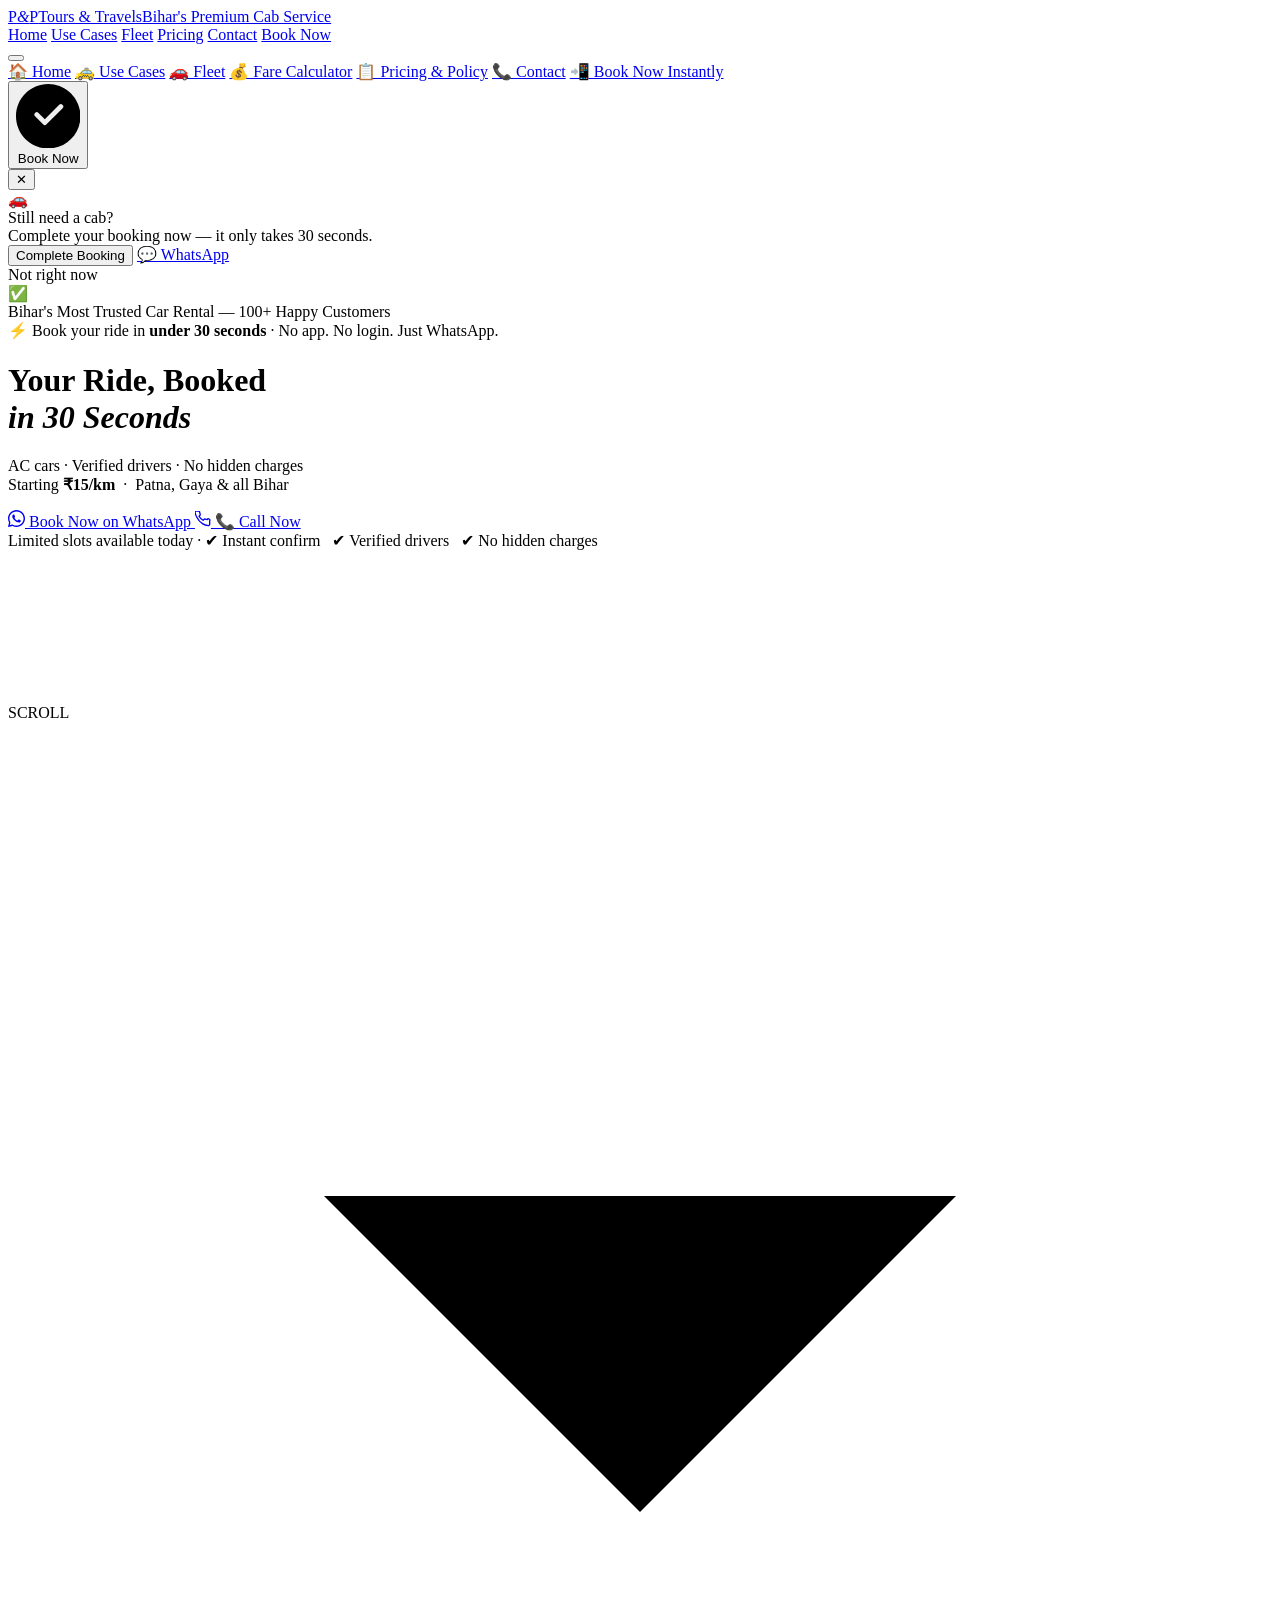
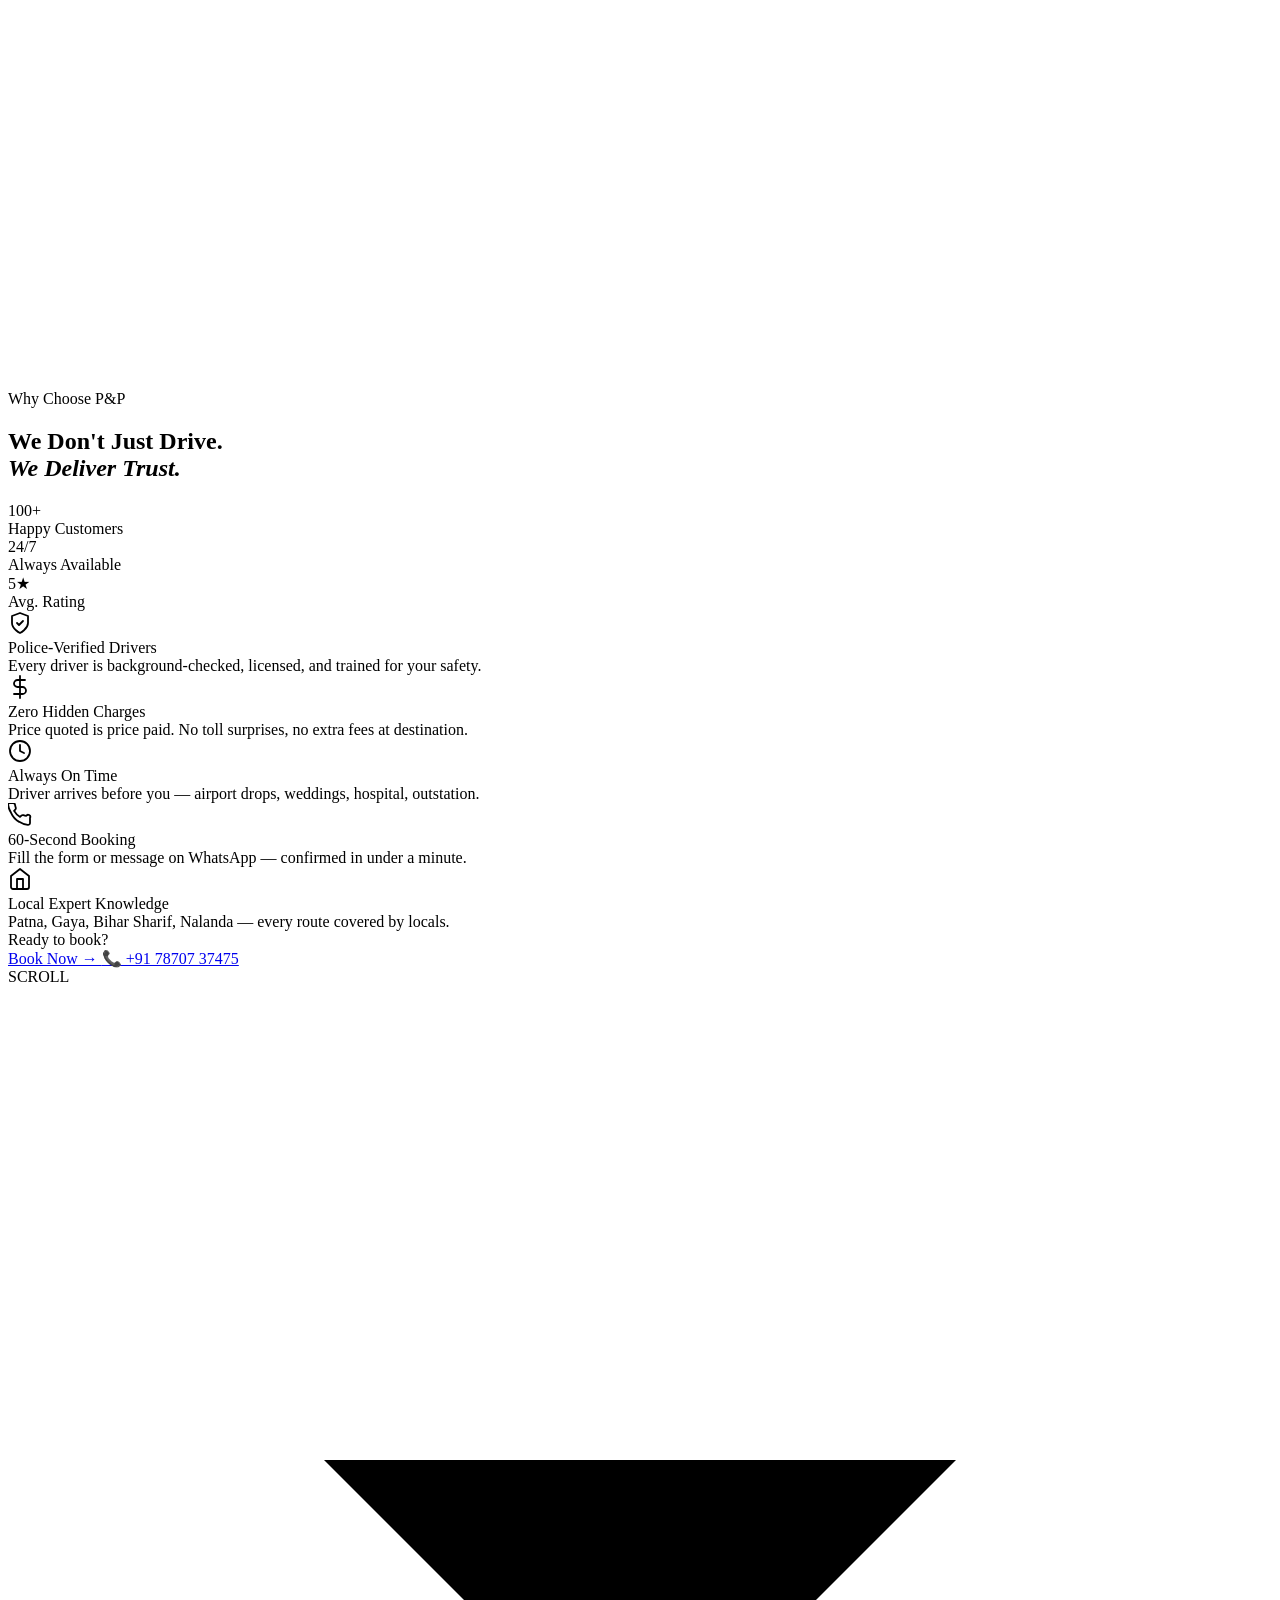
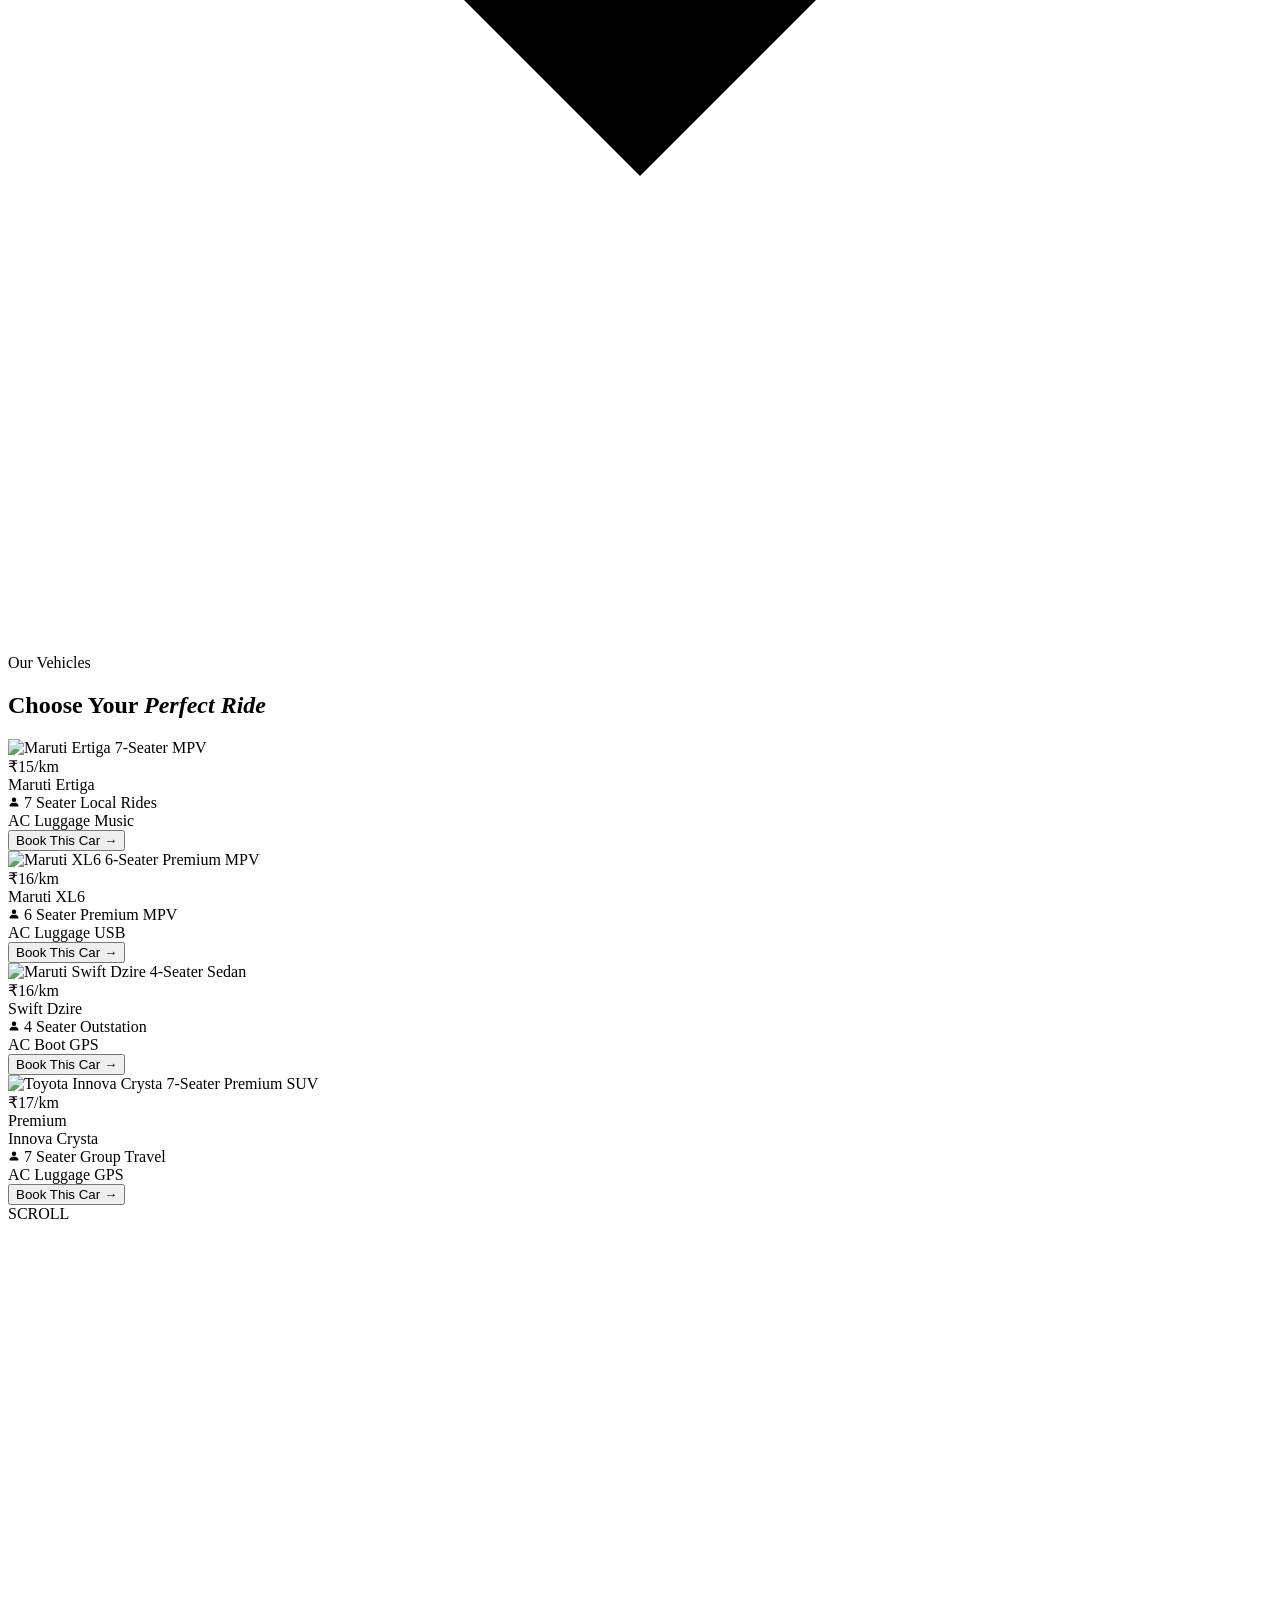
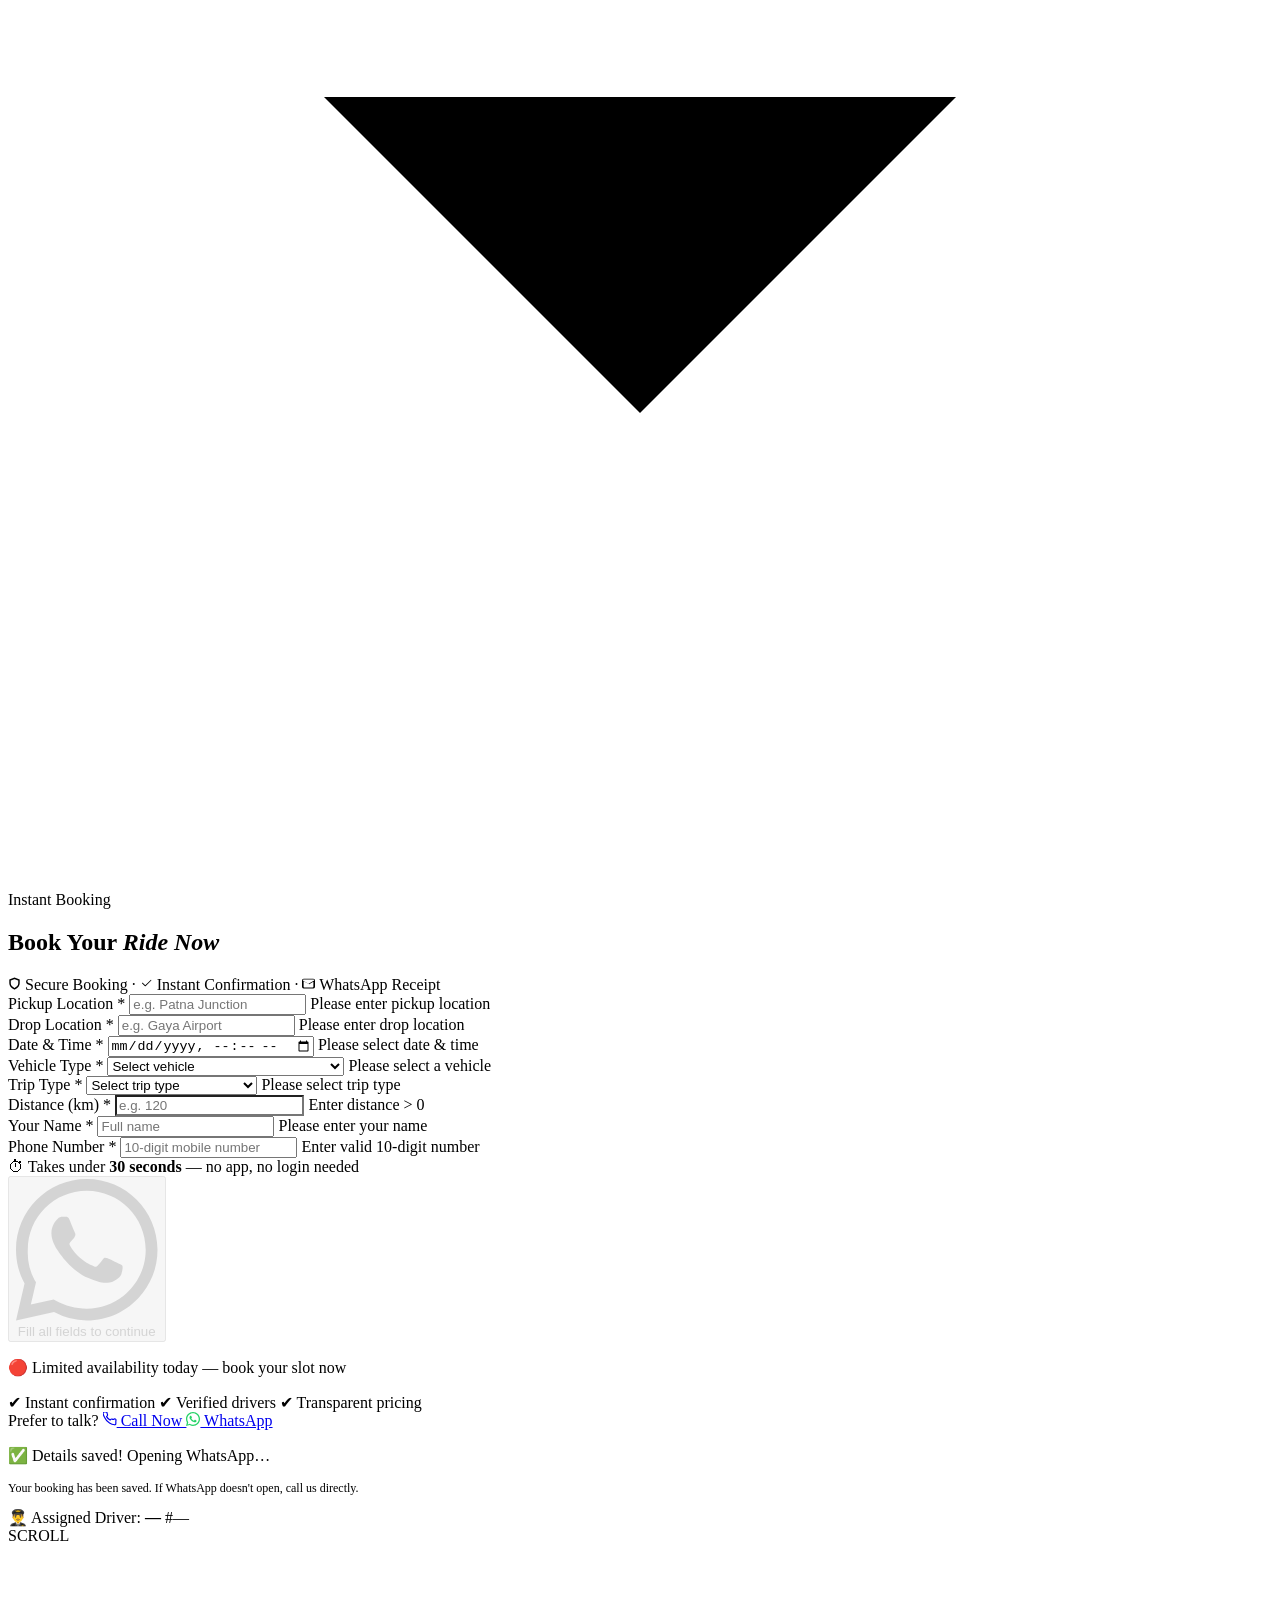
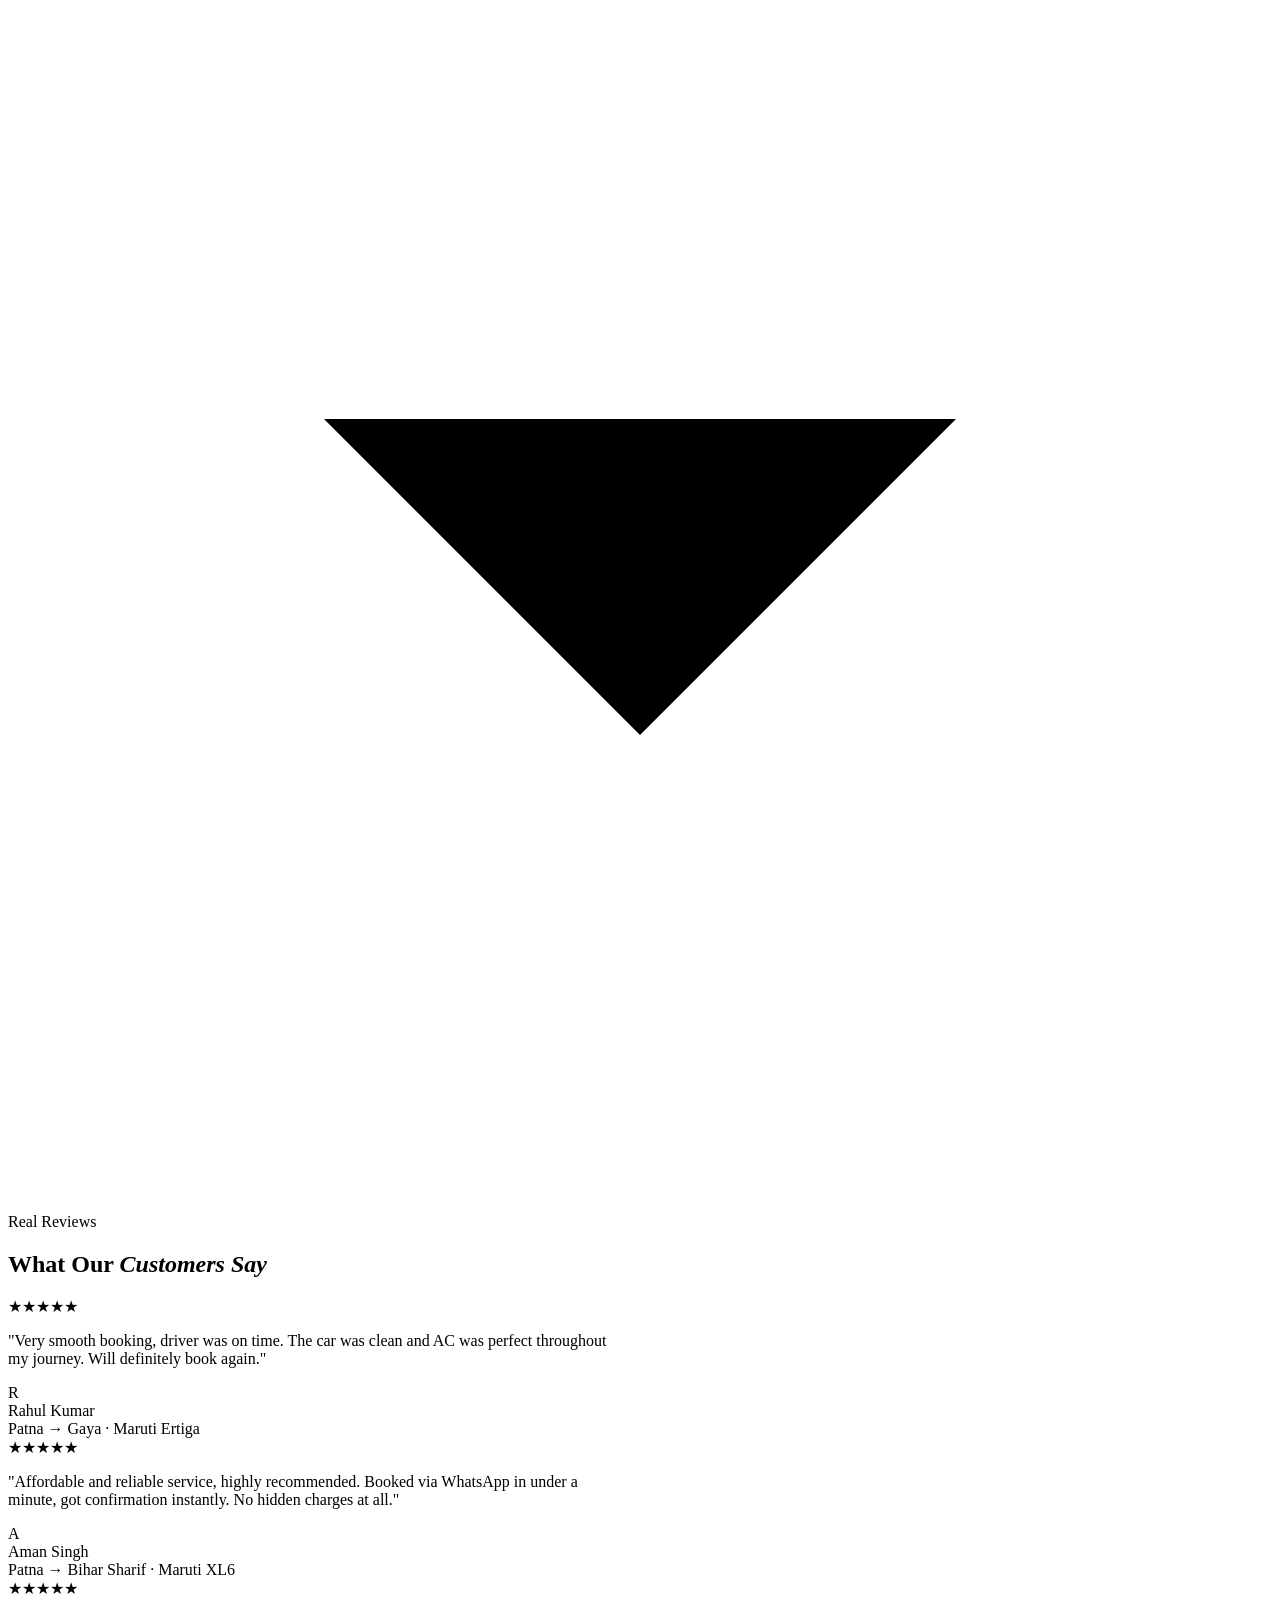
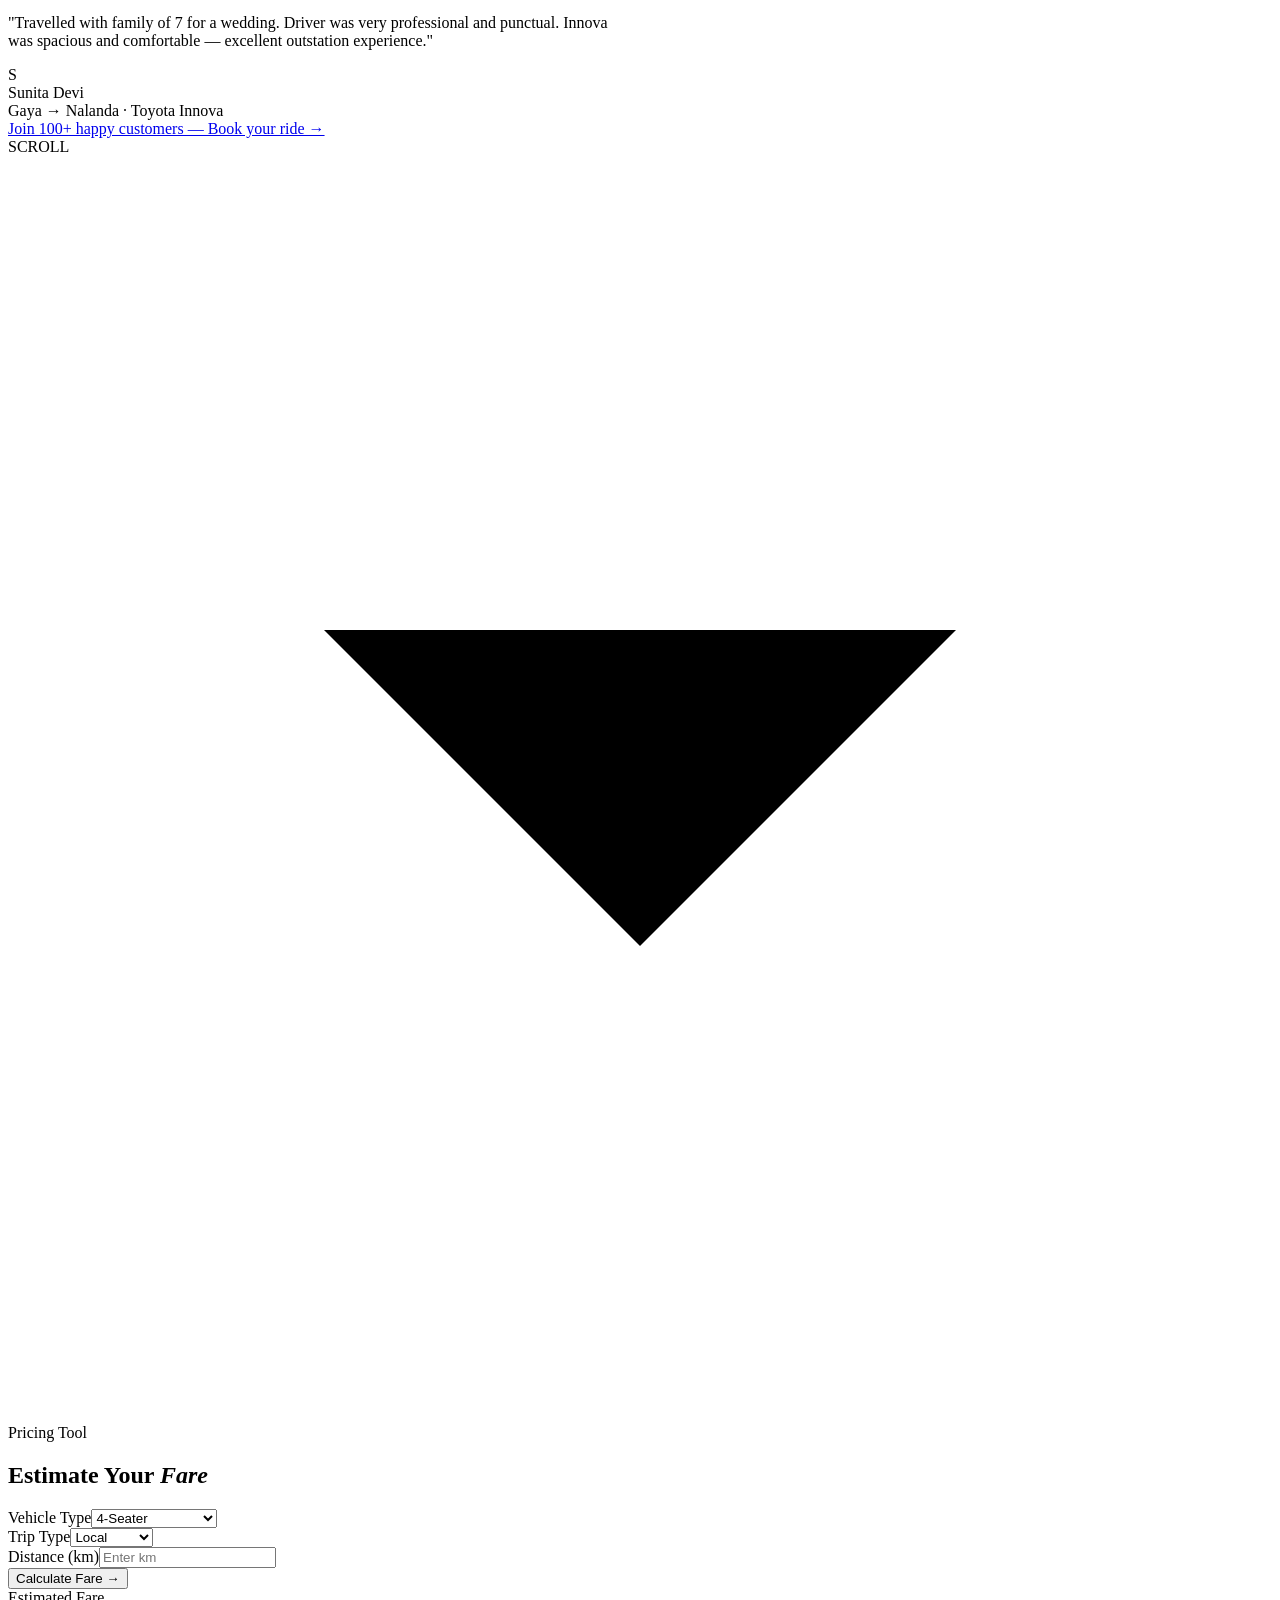
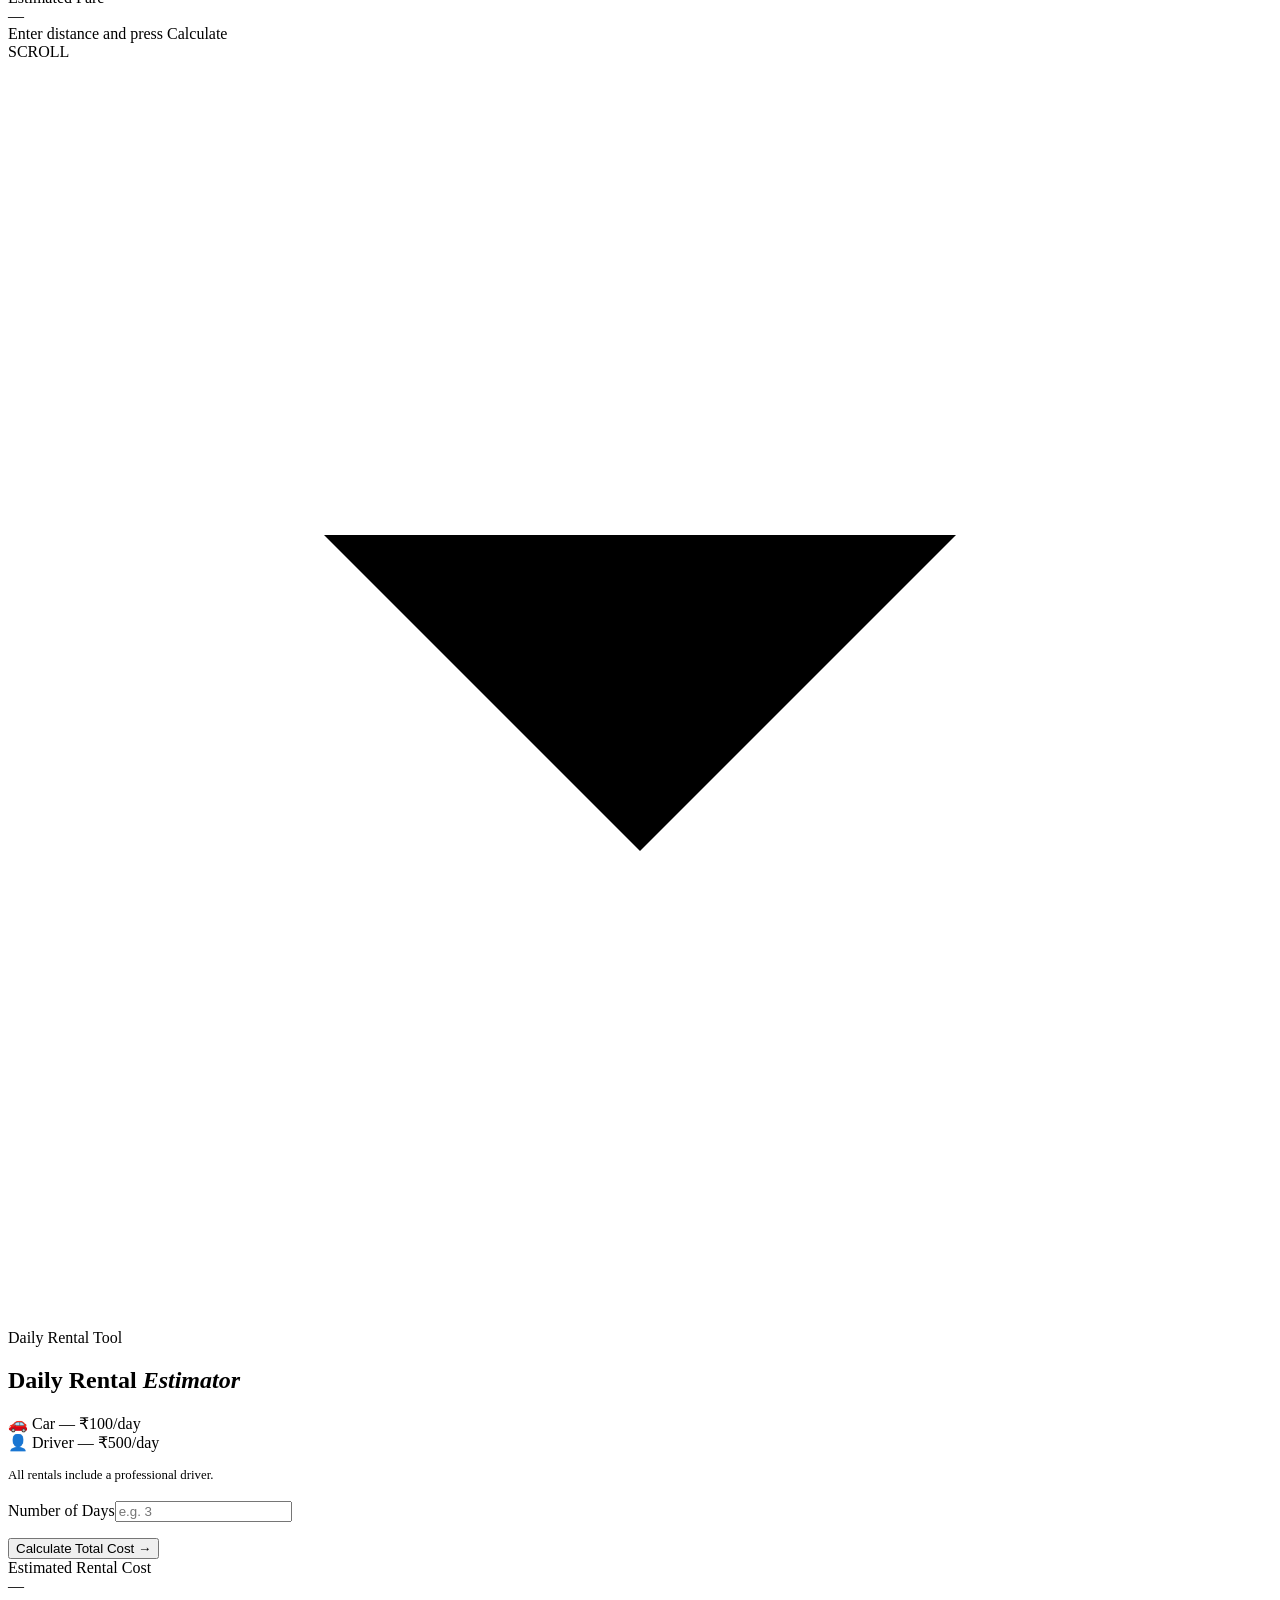
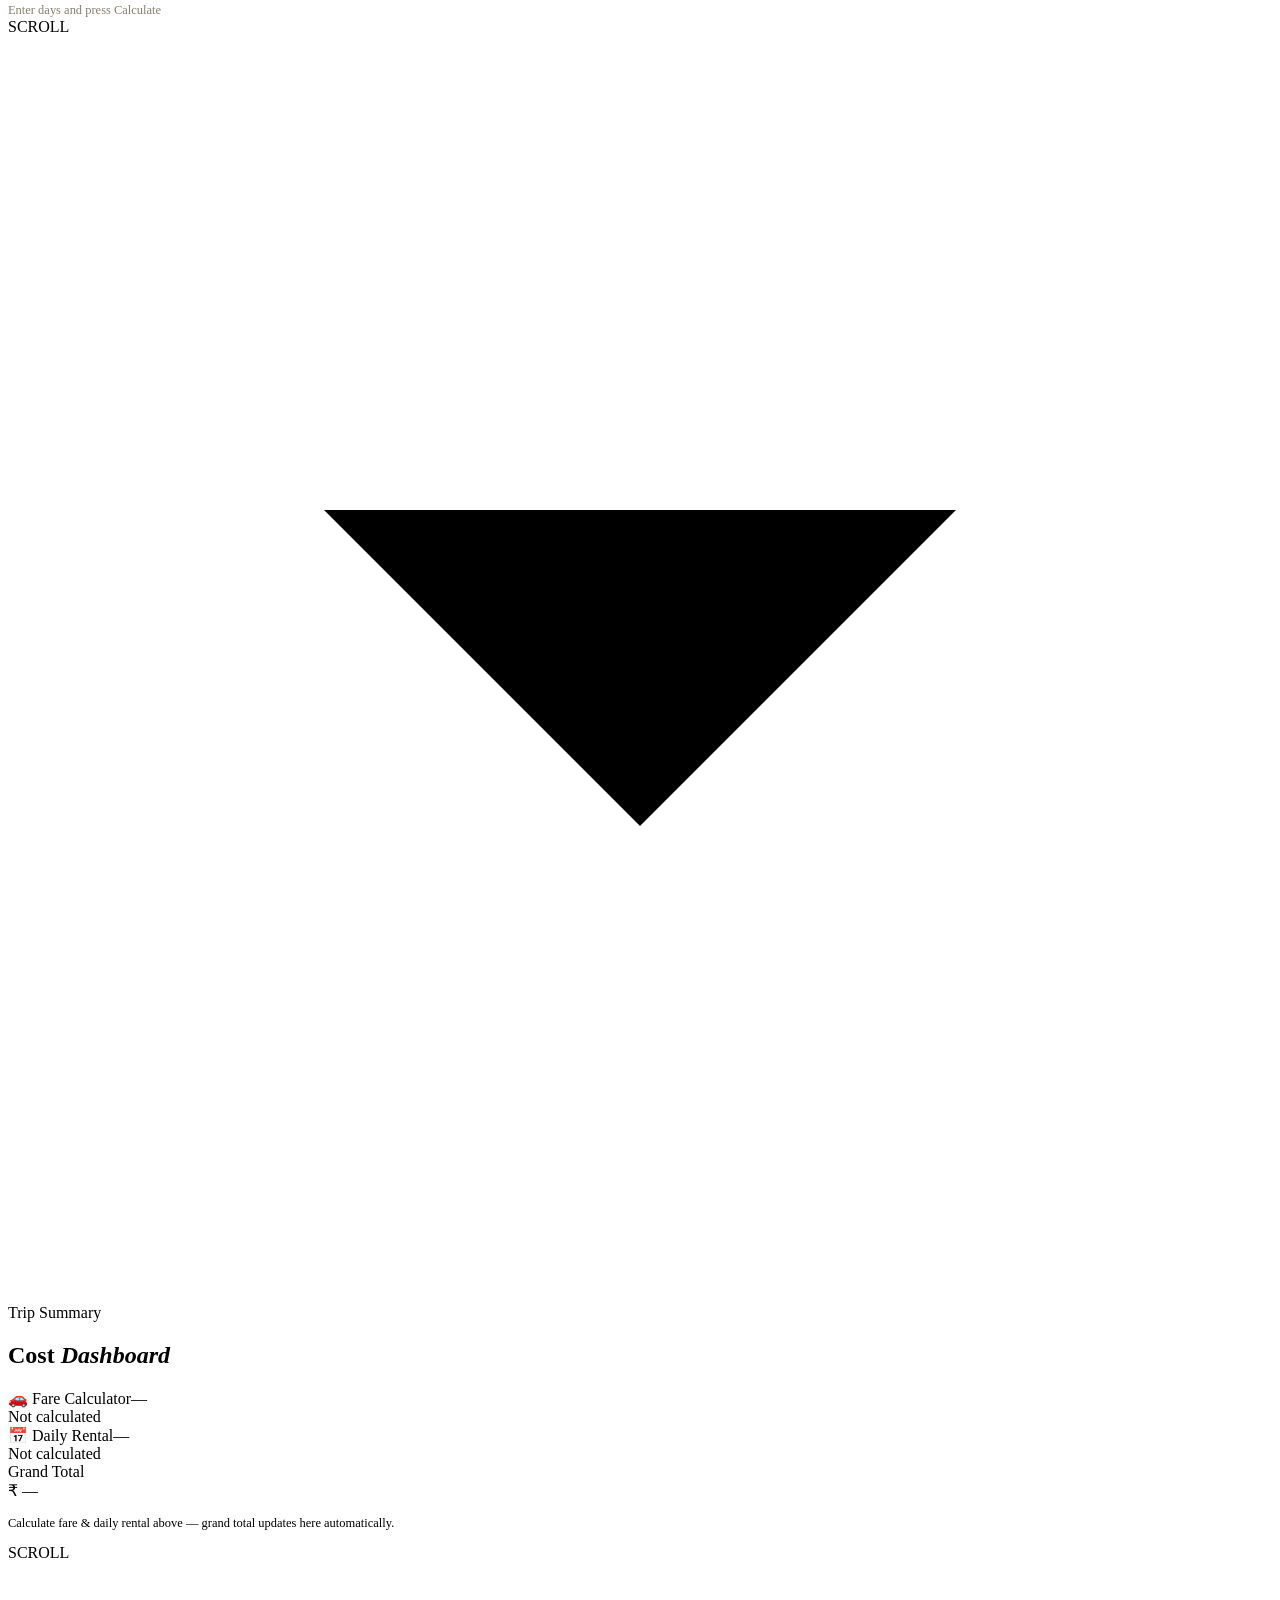
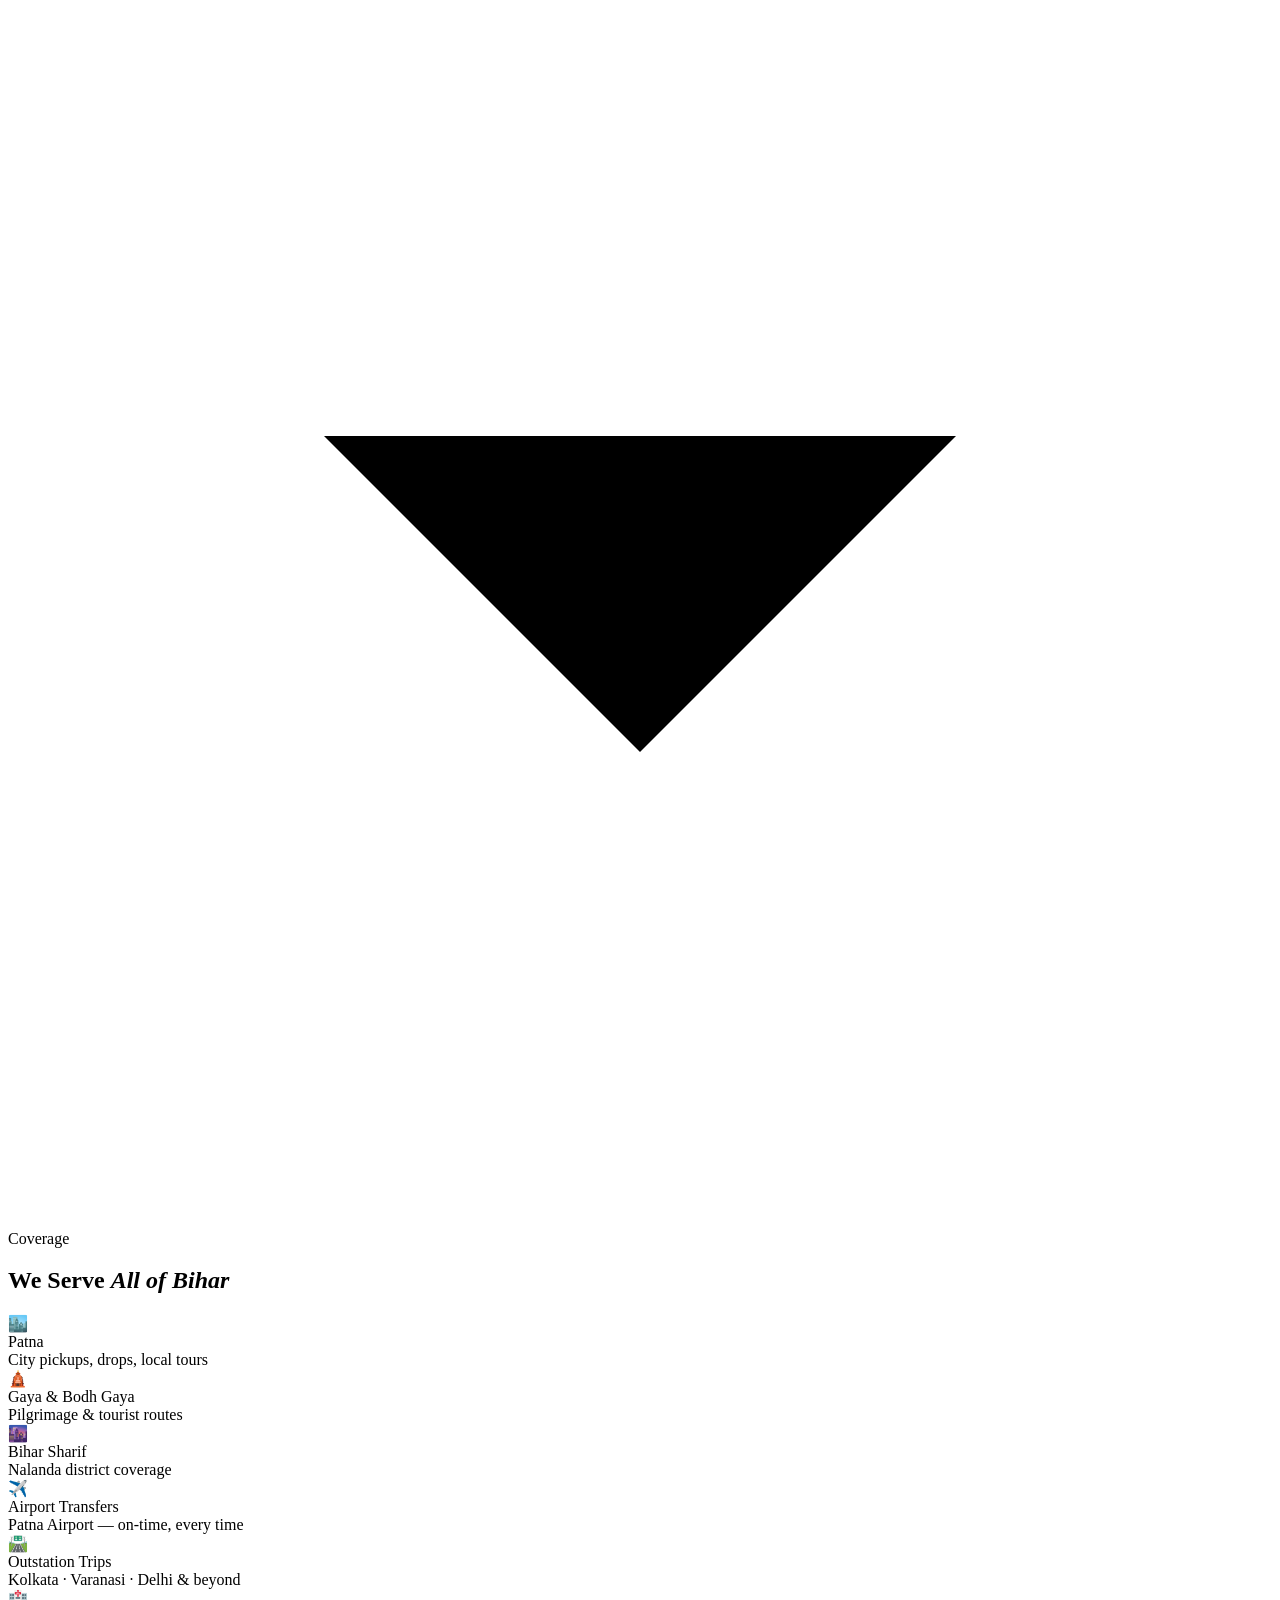
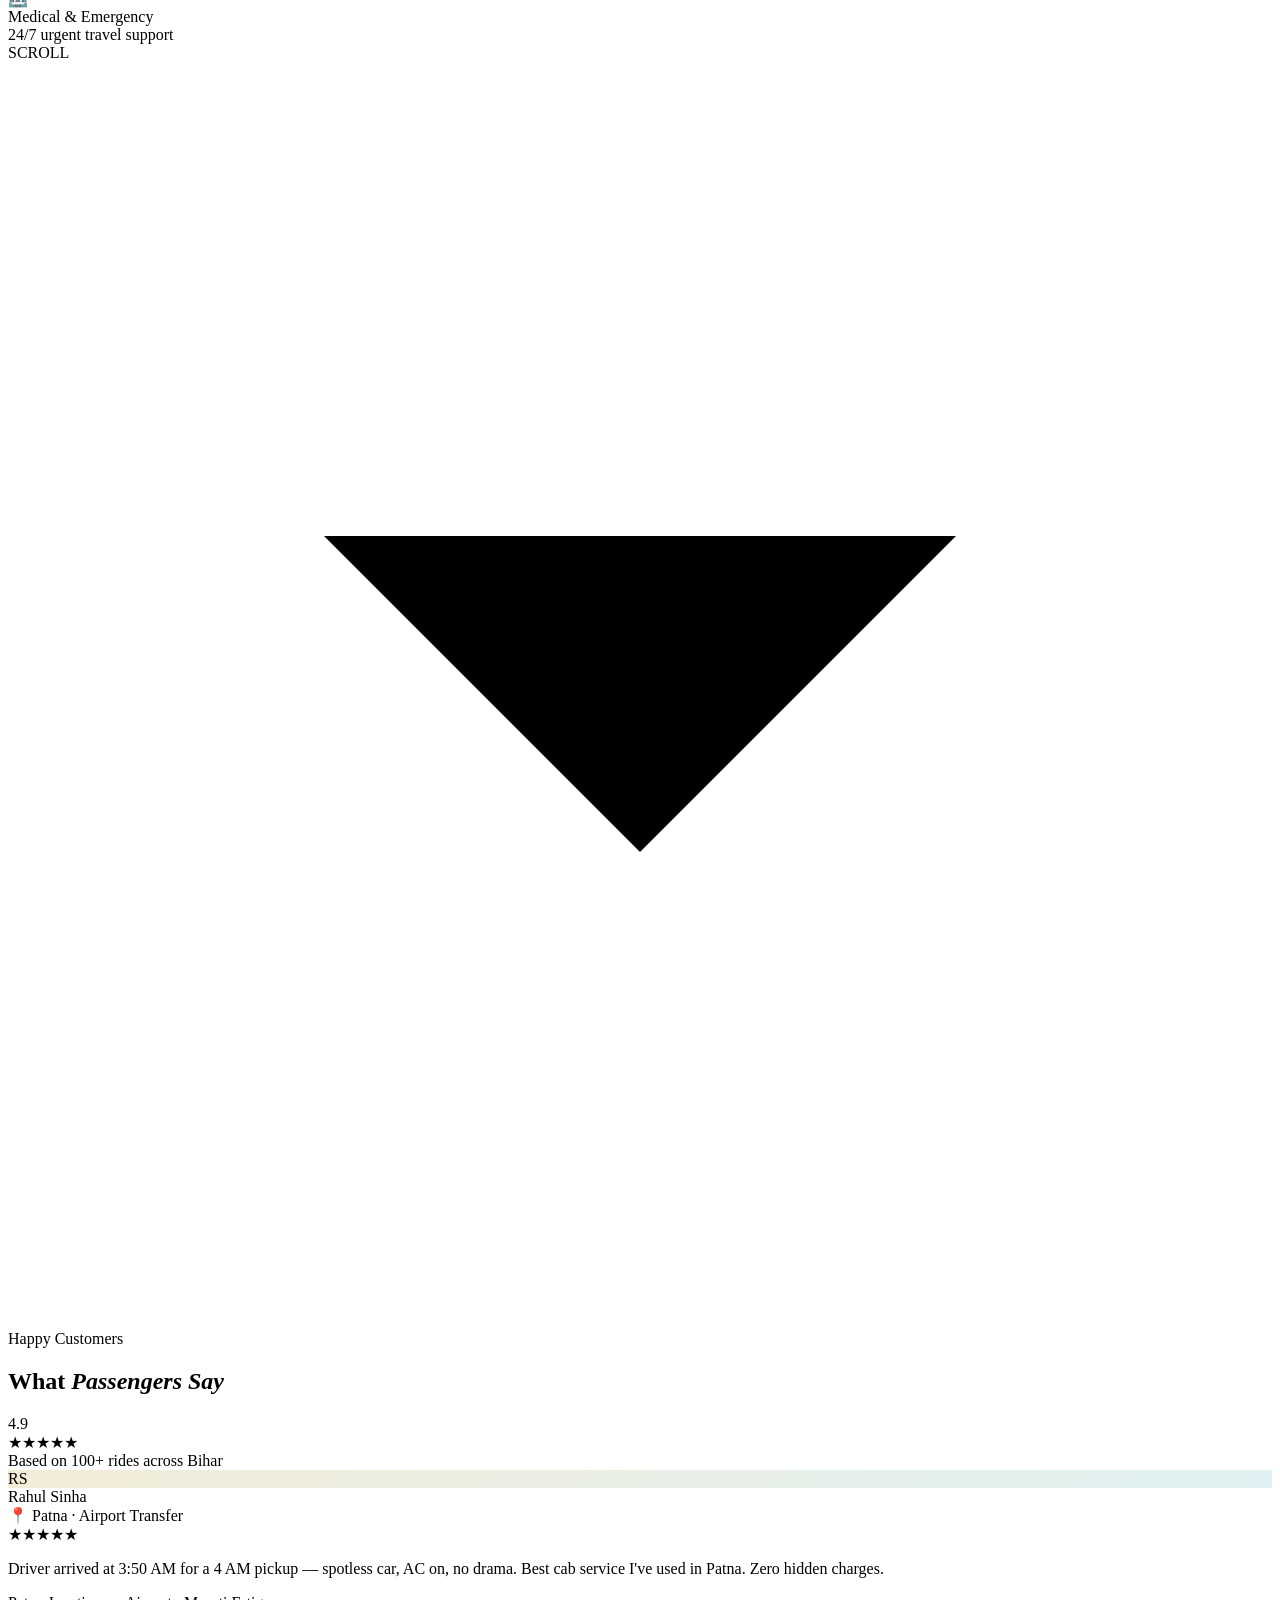
==== commit 8192aa92: "Add files via upload" ====
--- a/index.html
+++ b/index.html
@@ -79,4010 +79,17 @@
      5. Deploy as Web App → Anyone access
      6. Copy the Web App URL below
      ══════════════════════════════════════════ -->
-<script>
-  window.PP_CONFIG = {
-    SHEETS_URL: 'https://script.google.com/macros/s/AKfycbwVYgc5XKi1EltBG9_dC-8ZcRO83t_3wJaH0ozb3ozpN2E2Dia1fUA1EvhSaKHYj3tK3A/exec',
-    GA_ID: 'G-6D0TFFYF0Q',
-    WA_NUMBER: '917870737475',
-    DRIVERS: ['Kishan Kumar', 'Vishal Kumar']
-  };
-</script>
 
 <link href="https://fonts.googleapis.com/css2?family=Cormorant+Garamond:ital,wght@0,400;0,700;1,400&family=DM+Sans:wght@300;400;500;600&family=Space+Mono:wght@400;700&display=swap" rel="stylesheet">
 <!-- Unused font families (Playfair/Outfit/JetBrains) and missing CSS files removed -->
-<style>
-*{margin:0;padding:0;box-sizing:border-box;}
-:root{
-  --ink:#0b0c10;--cream:#f2ede6;--gold:#c9a84c;--gold-light:#e8c96e;
-  --teal:#1a9fa6;--card-bg:rgba(242,237,230,0.04);--border:rgba(201,168,76,0.18);--text-muted:#8a8070;
-  --header-height: 56px;
-}
-html{scroll-behavior:smooth;}
-body{font-family:'DM Sans',sans-serif;background:var(--ink);color:var(--cream);overflow:hidden;height:100vh;}
-
-/* Reel container */
-.reel-container{height:100vh;overflow-y:scroll;scroll-snap-type:y mandatory;-webkit-overflow-scrolling:touch;scrollbar-width:none;}
-.reel-container::-webkit-scrollbar{display:none;}
-
-/* Each slide */
-.reel{height:100vh;scroll-snap-align:start;scroll-snap-stop:always;position:relative;display:flex;flex-direction:column;align-items:center;justify-content:center;overflow:hidden;padding:1.5rem;}
-
-/* Fixed bg */
-body::before{content:"";position:fixed;inset:0;z-index:0;pointer-events:none;background-image:url("data:image/svg+xml,%3Csvg viewBox='0 0 200 200' xmlns='http://www.w3.org/2000/svg'%3E%3Cfilter id='n'%3E%3CfeTurbulence type='fractalNoise' baseFrequency='0.75' numOctaves='4' stitchTiles='stitch'/%3E%3C/filter%3E%3Crect width='100%25' height='100%25' filter='url(%23n)' opacity='1'/%3E%3C/svg%3E");opacity:0.03;mix-blend-mode:overlay;}
-.orb{position:fixed;border-radius:50%;pointer-events:none;z-index:0;}
-.orb-1{width:55vw;height:55vw;background:radial-gradient(circle,rgba(201,168,76,0.12),transparent 70%);top:-15%;right:-10%;animation:drift1 22s ease-in-out infinite alternate;}
-.orb-2{width:45vw;height:45vw;background:radial-gradient(circle,rgba(26,159,166,0.12),transparent 70%);bottom:-10%;left:-8%;animation:drift2 28s ease-in-out infinite alternate;}
-.orb-3{width:30vw;height:30vw;background:radial-gradient(circle,rgba(201,168,76,0.07),transparent 70%);top:40%;left:35%;animation:drift1 18s ease-in-out infinite alternate-reverse;}
-@keyframes drift1{0%{transform:translate(0,0);}100%{transform:translate(6vw,9vh) scale(1.15);}}
-@keyframes drift2{0%{transform:translate(0,0);}100%{transform:translate(-5vw,7vh) scale(1.1);}}
-.grid-bg{position:fixed;inset:0;z-index:0;background-image:repeating-linear-gradient(-45deg,rgba(201,168,76,0.025) 0px,rgba(201,168,76,0.025) 1px,transparent 1px,transparent 60px);}
-
-/* Dot nav */
-.dot-nav{position:fixed;right:1.4rem;top:50%;transform:translateY(-50%);z-index:300;display:flex;flex-direction:column;gap:.7rem;}
-.dot{width:8px;height:8px;border-radius:50%;background:rgba(242,237,230,0.2);border:1px solid rgba(242,237,230,0.25);cursor:pointer;transition:all .3s;}
-.dot.active{background:var(--gold);border-color:var(--gold);transform:scale(1.5);}
-
-/* Scroll hint */
-.scroll-hint{position:absolute;bottom:1.8rem;left:50%;transform:translateX(-50%);display:flex;flex-direction:column;align-items:center;gap:.3rem;opacity:.45;animation:bounce 2s ease-in-out infinite;font-family:'Space Mono',monospace;font-size:.58rem;letter-spacing:.15em;color:var(--gold);}
-.scroll-hint svg{width:18px;height:18px;stroke:var(--gold);fill:none;stroke-width:2;}
-@keyframes bounce{0%,100%{transform:translateX(-50%) translateY(0);}50%{transform:translateX(-50%) translateY(6px);}}
-
-/* Inner content */
-.reel-inner{position:relative;z-index:10;width:100%;max-width:660px;text-align:center;}
-
-/* Animations */
-.anim{opacity:0;transform:translateY(40px);transition:opacity .65s ease,transform .65s ease;}
-.anim.d1{transition-delay:.1s;}.anim.d2{transition-delay:.22s;}.anim.d3{transition-delay:.34s;}.anim.d4{transition-delay:.46s;}.anim.d5{transition-delay:.58s;}
-.anim.in{opacity:1;transform:translateY(0);}
-.ascale{opacity:0;transform:scale(0.88);transition:opacity .6s ease,transform .6s ease;}
-.ascale.d1{transition-delay:.12s;}.ascale.d2{transition-delay:.26s;}.ascale.d3{transition-delay:.4s;}.ascale.d4{transition-delay:.54s;}
-.ascale.in{opacity:1;transform:scale(1);}
-
-/* Typography */
-.section-label{font-family:'Space Mono',monospace;font-size:.63rem;letter-spacing:.22em;text-transform:uppercase;color:var(--teal);margin-bottom:.7rem;display:block;}
-.section-title{font-family:'Cormorant Garamond',serif;font-size:clamp(1.9rem,5vw,3rem);font-weight:700;margin-bottom:2rem;color:var(--cream);line-height:1.1;}
-.section-title em{font-style:italic;font-weight:400;color:var(--gold);}
-
-/* Buttons */
-.btn-primary{padding:.82rem 1.9rem;border:none;border-radius:2px;cursor:pointer;background:linear-gradient(135deg,var(--gold),var(--gold-light));color:var(--ink);font-weight:600;font-size:.85rem;letter-spacing:.06em;text-transform:uppercase;text-decoration:none;display:inline-block;transition:transform .3s,box-shadow .3s;font-family:'DM Sans',sans-serif;}
-.btn-primary:hover{transform:translateY(-2px);box-shadow:0 12px 35px rgba(201,168,76,0.35);}
-.btn-outline{padding:.82rem 1.9rem;border:1px solid var(--border);border-radius:2px;cursor:pointer;background:transparent;color:var(--cream);font-weight:500;font-size:.85rem;letter-spacing:.06em;text-transform:uppercase;text-decoration:none;display:inline-block;transition:all .3s;font-family:'DM Sans',sans-serif;}
-.btn-outline:hover{border-color:var(--gold);color:var(--gold);}
-
-/* Hero */
-.hero-tag{display:inline-block;font-family:'Space Mono',monospace;font-size:.65rem;letter-spacing:.2em;text-transform:uppercase;color:var(--teal);border:1px solid rgba(26,159,166,0.35);padding:.38rem 1rem;border-radius:2px;margin-bottom:1.6rem;}
-.hero h1{font-family:'Cormorant Garamond',serif;font-size:clamp(2.5rem,7vw,5rem);font-weight:700;line-height:1.05;margin-bottom:1.2rem;}
-.hero h1 em{font-style:italic;font-weight:400;color:var(--gold);}
-.hero p{font-size:.95rem;color:var(--text-muted);max-width:500px;line-height:1.75;margin:0 auto 1.8rem;}
-.hero-ctas{display:flex;gap:1rem;flex-wrap:wrap;justify-content:center;}
-
-/* ── Night drive canvas ── */
-.car-stage{width:100%;max-width:560px;height:210px;position:relative;margin:1.6rem auto 0;border-radius:10px;overflow:hidden;background:#08090c;}
-#driveCanvas{width:100%;height:100%;display:block;}
-
-/* Why strip */
-.why-grid{display:grid;grid-template-columns:repeat(3,1fr);gap:1rem;width:100%;}
-.why-card{background:var(--card-bg);border:1px solid var(--border);border-radius:4px;padding:1.6rem 1rem;text-align:center;}
-.why-number{font-family:'Cormorant Garamond',serif;font-size:2.6rem;font-weight:700;color:var(--gold);line-height:1;}
-.why-label{font-size:.78rem;color:var(--text-muted);margin-top:.3rem;}
-
-/* Fleet */
-.fleet-grid{display:grid;grid-template-columns:repeat(2,1fr);gap:.9rem;width:100%;}
-.fleet-card{background:var(--card-bg);border:1px solid var(--border);border-radius:4px;padding:1.3rem;text-align:center;transition:border-color .3s,transform .3s;}
-.fleet-card:hover{transform:translateY(-4px);border-color:rgba(201,168,76,0.4);}
-.fleet-icon{font-size:1.8rem;margin-bottom:.5rem;display:block;}
-.fleet-card h3{font-family:'Cormorant Garamond',serif;font-size:1.15rem;font-weight:700;margin-bottom:.3rem;}
-.fleet-card p{color:var(--text-muted);font-size:.78rem;line-height:1.5;}
-.fleet-rate{margin-top:.7rem;display:inline-block;font-family:'Space Mono',monospace;font-size:.85rem;font-weight:700;color:var(--gold);padding:.25rem .7rem;border:1px solid rgba(201,168,76,0.3);border-radius:2px;background:rgba(201,168,76,0.06);}
-
-/* Calculator */
-.calculator{background:var(--card-bg);backdrop-filter:blur(24px);border:1px solid var(--border);border-radius:4px;padding:1.8rem;width:100%;max-width:500px;margin:0 auto;text-align:left;}
-.form-grid{display:grid;grid-template-columns:1fr 1fr;gap:1rem;}
-.form-row{display:flex;flex-direction:column;gap:.45rem;}
-.form-row.full{grid-column:1/-1;}
-label{font-size:.68rem;letter-spacing:.12em;text-transform:uppercase;color:var(--text-muted);font-weight:500;font-family:'Space Mono',monospace;}
-select,input[type="number"]{padding:.75rem .9rem;background:rgba(11,12,16,0.6);border:1px solid rgba(242,237,230,0.1);border-radius:2px;color:var(--cream);font-size:.9rem;font-family:'DM Sans',sans-serif;transition:border-color .3s;appearance:none;background-image:url("data:image/svg+xml,%3Csvg xmlns='http://www.w3.org/2000/svg' width='12' height='8' viewBox='0 0 12 8'%3E%3Cpath d='M1 1l5 5 5-5' stroke='%23c9a84c' stroke-width='1.5' fill='none' stroke-linecap='round'/%3E%3C/svg%3E");background-repeat:no-repeat;background-position:right .9rem center;padding-right:2.2rem;}
-input[type="number"]{background-image:none;padding-right:.9rem;}
-select:focus,input:focus{outline:none;border-color:var(--gold);}
-.calc-btn{width:100%;padding:.85rem;margin-top:1rem;background:linear-gradient(135deg,var(--gold),var(--gold-light));color:var(--ink);font-weight:700;font-size:.82rem;letter-spacing:.1em;text-transform:uppercase;border:none;border-radius:2px;cursor:pointer;font-family:'DM Sans',sans-serif;transition:transform .3s,box-shadow .3s;}
-.calc-btn:hover{transform:translateY(-2px);box-shadow:0 10px 30px rgba(201,168,76,0.3);}
-.result{margin-top:1rem;padding:1rem 1.3rem;background:linear-gradient(135deg,rgba(201,168,76,0.07),rgba(26,159,166,0.07));border:1px solid rgba(201,168,76,0.25);border-radius:4px;text-align:center;}
-.result-label{font-family:'Space Mono',monospace;font-size:.62rem;letter-spacing:.18em;text-transform:uppercase;color:var(--text-muted);margin-bottom:.3rem;}
-.result-amount{font-family:'Cormorant Garamond',serif;font-size:2.6rem;font-weight:700;color:var(--gold);line-height:1;}
-.result-breakdown{font-size:.78rem;color:var(--text-muted);margin-top:.4rem;}
-.pills{display:flex;gap:.6rem;flex-wrap:wrap;margin-bottom:1rem;}
-.pill-gold{background:rgba(201,168,76,0.07);border:1px solid rgba(201,168,76,0.2);border-radius:2px;padding:.35rem .8rem;font-size:.75rem;color:var(--gold);}
-.pill-teal{background:rgba(26,159,166,0.07);border:1px solid rgba(26,159,166,0.2);border-radius:2px;padding:.35rem .8rem;font-size:.75rem;color:var(--teal);}
-
-/* Dashboard */
-.dashboard{background:var(--card-bg);border:1px solid rgba(201,168,76,0.35);border-radius:4px;padding:1.8rem;width:100%;max-width:520px;margin:0 auto;}
-.dash-row{display:flex;justify-content:space-between;align-items:center;padding:.8rem 0;border-bottom:1px solid rgba(201,168,76,0.1);}
-.dash-label{font-size:.85rem;color:#8a8070;}
-.dash-label span{font-size:.7rem;display:block;margin-top:.12rem;color:#5a5050;}
-.dash-value{font-family:'Cormorant Garamond',serif;font-size:1.5rem;font-weight:700;color:#f2ede6;}
-.dash-value.pending{font-size:.85rem;color:#5a5050;font-family:'DM Sans',sans-serif;font-weight:400;}
-.dash-total-row{display:flex;justify-content:space-between;align-items:center;margin-top:1.2rem;padding:1rem 1.2rem;background:linear-gradient(135deg,rgba(201,168,76,0.12),rgba(201,168,76,0.06));border:1px solid rgba(201,168,76,0.35);border-radius:4px;}
-.dash-total-label{font-family:'Space Mono',monospace;font-size:.7rem;letter-spacing:.12em;text-transform:uppercase;color:#c9a84c;}
-.dash-total-value{font-family:'Cormorant Garamond',serif;font-size:2.2rem;font-weight:700;color:#c9a84c;}
-
-/* Contact */
-.contact-box{background:var(--card-bg);border:1px solid var(--border);border-radius:4px;padding:2.2rem;width:100%;max-width:460px;margin:0 auto;text-align:center;}
-.contact-tagline{font-family:'Cormorant Garamond',serif;font-style:italic;font-size:1.05rem;color:var(--text-muted);margin-bottom:1.6rem;line-height:1.5;}
-.contact-item{margin:.9rem 0;font-size:.92rem;color:var(--cream);display:flex;align-items:center;justify-content:center;gap:.7rem;}
-.ci-icon{width:32px;height:32px;border-radius:50%;background:rgba(201,168,76,0.1);border:1px solid var(--border);display:flex;align-items:center;justify-content:center;font-size:.85rem;flex-shrink:0;}
-.contact-item a{color:var(--cream);text-decoration:none;transition:color .3s;}
-.contact-item a:hover{color:var(--gold);}
-.contact-buttons{display:flex;gap:.9rem;justify-content:center;margin-top:1.8rem;flex-wrap:wrap;}
-.footer-txt{margin-top:1.4rem;font-size:.75rem;color:var(--text-muted);letter-spacing:.05em;}
-.footer-txt a{color:var(--gold);text-decoration:none;}
-
-/* ══════════════════════════════════════════
-   PREMIUM UI UPGRADE v4
-   GPU-only · No layout shift · Mobile-safe
-══════════════════════════════════════════ */
-
-/* ── Global font smoothing ── */
-*{-webkit-font-smoothing:antialiased;-moz-osx-font-smoothing:grayscale;}
-
-/* ── Scroll-reveal base state ── */
-.reveal{
-  opacity:0;
-  transform:translateY(18px);
-  transition:opacity .55s cubic-bezier(0.22,1,0.36,1),
-             transform .55s cubic-bezier(0.22,1,0.36,1);
-  will-change:opacity,transform;
-}
-.reveal.visible{opacity:1;transform:translateY(0);}
-.reveal.from-left{transform:translateX(-18px);}
-.reveal.from-right{transform:translateX(18px);}
-.reveal.visible.from-left,.reveal.visible.from-right{transform:translateX(0);}
-
-/* Stagger children inside containers */
-.wcu-grid .wcu-card:nth-child(1){transition-delay:.05s;}
-.wcu-grid .wcu-card:nth-child(2){transition-delay:.1s;}
-.wcu-grid .wcu-card:nth-child(3){transition-delay:.15s;}
-.wcu-grid .wcu-card:nth-child(4){transition-delay:.2s;}
-.wcu-grid .wcu-card:nth-child(5){transition-delay:.25s;}
-.wcu-grid .wcu-card:nth-child(6){transition-delay:.3s;}
-.fc-grid .fc-card:nth-child(1){transition-delay:.04s;}
-.fc-grid .fc-card:nth-child(2){transition-delay:.1s;}
-.fc-grid .fc-card:nth-child(3){transition-delay:.16s;}
-.fc-grid .fc-card:nth-child(4){transition-delay:.22s;}
-.testi-upgrade-card:nth-child(1){transition-delay:.05s;}
-.testi-upgrade-card:nth-child(2){transition-delay:.13s;}
-.testi-upgrade-card:nth-child(3){transition-delay:.21s;}
-
-/* ── Button micro-interactions ── */
-/* All anchor/button elements: smooth base */
-a,button{transition:transform .18s cubic-bezier(0.34,1.56,0.64,1),
-                     box-shadow .22s ease,
-                     background .22s ease,
-                     border-color .22s ease,
-                     color .18s ease,
-                     opacity .18s ease;}
-
-/* Press / active shrink on all interactive elements */
-.btn-primary:active,
-.btn-outline:active,
-.btn-hero-call:active,
-.nav-cta:active,
-.book-now-btn:active,
-#floatBookBtn:active,
-.wcu-cta-btn:active,
-.usecase-btn:active,
-.bcr-call-btn:active,
-.bcr-wa-btn:active,
-.trust-cta-link:active{
-  transform:scale(0.96) !important;
-  transition:transform .08s ease !important;
-}
-
-/* Primary book button — lift on hover */
-.btn-primary:hover,.hero-cta-main:hover{
-  transform:translateY(-3px) scale(1.02);
-  box-shadow:0 10px 32px rgba(201,168,76,0.45);
-}
-
-/* Nav CTA micro lift */
-.nav-cta:hover{
-  transform:translateY(-2px) scale(1.03);
-  box-shadow:0 6px 20px rgba(201,168,76,0.38);
-}
-
-/* Outline / ghost buttons */
-.btn-outline:hover{
-  transform:translateY(-2px);
-  box-shadow:0 6px 18px rgba(26,159,166,0.2);
-}
-
-/* ── Card hover depth system ── */
-/* Fleet cards */
-.fc-card{
-  transition:transform .28s cubic-bezier(0.22,1,0.36,1),
-             box-shadow .28s ease,
-             border-color .28s ease;
-  will-change:transform;
-}
-.fc-card:hover{
-  transform:translateY(-6px) scale(1.01);
-  box-shadow:0 16px 48px rgba(0,0,0,0.5),
-             0 0 0 1px rgba(201,168,76,0.22);
-}
-
-/* Use-case cards */
-.usecase-card{
-  transition:transform .28s cubic-bezier(0.22,1,0.36,1),
-             box-shadow .28s ease,
-             border-color .28s ease;
-  will-change:transform;
-}
-.usecase-card:hover{
-  transform:translateY(-5px);
-  box-shadow:0 14px 40px rgba(0,0,0,0.45),
-             0 0 0 1px rgba(201,168,76,0.18);
-}
-
-/* Trust badge cards */
-.trust-badge-v2{
-  transition:transform .28s cubic-bezier(0.22,1,0.36,1),
-             box-shadow .28s ease,
-             border-color .28s ease;
-}
-.trust-badge-v2:hover{
-  transform:translateY(-4px) scale(1.02);
-  box-shadow:0 12px 32px rgba(0,0,0,0.4),
-             0 0 0 1px rgba(201,168,76,0.25);
-}
-
-/* WCU cards */
-.wcu-card{
-  transition:transform .28s cubic-bezier(0.22,1,0.36,1),
-             box-shadow .28s ease,
-             border-color .28s ease,
-             background .28s ease;
-  will-change:transform;
-}
-.wcu-card:hover{
-  transform:translateY(-5px);
-  box-shadow:0 14px 40px rgba(0,0,0,0.45);
-}
-
-/* Testimonial cards */
-.testi-upgrade-card{
-  transition:transform .28s cubic-bezier(0.22,1,0.36,1),
-             box-shadow .28s ease,
-             border-color .28s ease;
-}
-.testi-upgrade-card:hover{
-  transform:translateY(-4px) translateX(0);
-  box-shadow:0 12px 36px rgba(0,0,0,0.4),
-             0 0 0 1px rgba(201,168,76,0.22);
-}
-
-/* Driver cards */
-.driver-card{
-  transition:transform .28s cubic-bezier(0.22,1,0.36,1),
-             box-shadow .28s ease,
-             border-color .28s ease;
-}
-.driver-card:hover{
-  transform:translateY(-5px);
-  box-shadow:0 14px 40px rgba(0,0,0,0.45);
-}
-
-/* Google review cards */
-.google-card{
-  transition:transform .25s cubic-bezier(0.22,1,0.36,1),
-             box-shadow .25s ease,
-             border-color .25s ease;
-}
-.google-card:hover{
-  transform:translateY(-3px);
-  box-shadow:0 10px 28px rgba(0,0,0,0.4);
-}
-
-/* UPI icons */
-.upi-icon{
-  transition:transform .22s cubic-bezier(0.22,1,0.36,1),
-             border-color .22s ease;
-}
-.upi-icon:hover{transform:translateY(-3px) scale(1.06);}
-
-/* ── Form inputs — focus glow ── */
-.booking-form input,
-.booking-form select,
-.booking-grid input,
-.booking-grid select,
-.calculator input,
-.calculator select{
-  transition:border-color .22s ease,
-             box-shadow .22s ease,
-             background .22s ease;
-}
-.booking-form input:focus,
-.booking-form select:focus,
-.booking-grid input:focus,
-.booking-grid select:focus,
-.calculator input:focus,
-.calculator select:focus{
-  border-color:rgba(201,168,76,0.55) !important;
-  box-shadow:0 0 0 3px rgba(201,168,76,0.1),
-             0 2px 12px rgba(201,168,76,0.08) !important;
-  outline:none;
-}
-
-/* ── Section label entrance ── */
-.section-label{
-  transition:letter-spacing .4s ease, opacity .4s ease;
-}
-
-/* ── Floating book button — premium bounce ── */
-#floatBookBtn{
-  transition:transform .25s cubic-bezier(0.34,1.56,0.64,1),
-             box-shadow .25s ease !important;
-}
-#floatBookBtn:hover{
-  transform:translateY(-4px) scale(1.06) !important;
-}
-#floatBookBtn:active{
-  transform:scale(0.94) !important;
-  transition:transform .1s ease !important;
-}
-
-/* ── Scroll hint pulse ── */
-.scroll-hint{
-  animation:scroll-hint-float 2.5s ease-in-out infinite;
-}
-@keyframes scroll-hint-float{
-  0%,100%{transform:translateY(0);opacity:.6;}
-  50%{transform:translateY(5px);opacity:1;}
-}
-
-/* ── Hero pill shimmer ── */
-.hero-pill{
-  position:relative;overflow:hidden;
-}
-.hero-pill::after{
-  content:'';
-  position:absolute;top:0;left:-100%;width:60%;height:100%;
-  background:linear-gradient(90deg,transparent,rgba(255,255,255,0.12),transparent);
-  animation:pill-shimmer 3.5s ease-in-out infinite;
-}
-@keyframes pill-shimmer{
-  0%{left:-100%;}
-  50%,100%{left:150%;}
-}
-
-/* ── Card shimmer accent on hover ── */
-.fc-card,.wcu-card,.usecase-card,.testi-upgrade-card{
-  position:relative;overflow:hidden;
-}
-.fc-card::after,.wcu-card::after,.usecase-card::after{
-  content:'';
-  position:absolute;top:0;left:-100%;width:50%;height:100%;
-  background:linear-gradient(105deg,transparent,rgba(255,255,255,0.04),transparent);
-  transition:left .5s ease;
-  pointer-events:none;
-}
-.fc-card:hover::after,.wcu-card:hover::after,.usecase-card:hover::after{
-  left:150%;
-}
-
-/* ── Nav link hover underline ── */
-.nav-link{
-  position:relative;
-}
-.nav-link::after{
-  content:'';position:absolute;bottom:2px;left:.75rem;right:.75rem;height:1px;
-  background:var(--gold);transform:scaleX(0);transform-origin:left;
-  transition:transform .22s ease;
-}
-.nav-link:hover::after{transform:scaleX(1);}
-
-/* ── Background depth — subtle card shadows ── */
-.fc-card,.usecase-card,.wcu-card,.testi-upgrade-card,
-.driver-card,.google-card,.trust-badge-v2{
-  box-shadow:0 2px 12px rgba(0,0,0,0.25);
-}
-
-/* ── Performance: reduce motion for accessibility ── */
-@media(prefers-reduced-motion:reduce){
-  *{animation-duration:.01ms !important;
-    transition-duration:.01ms !important;}
-  .reveal{opacity:1;transform:none;}
-}
-
-/* ── Mobile: disable heavy hover transforms ── */
-@media(hover:none){
-  .fc-card:hover,.wcu-card:hover,.usecase-card:hover,
-  .testi-upgrade-card:hover,.driver-card:hover{
-    transform:none;
-    box-shadow:0 2px 12px rgba(0,0,0,0.25);
-  }
-}
-
-/* ── Booking button final state refinement ── */
-#bookNowBtn{
-  transition:transform .18s cubic-bezier(0.34,1.56,0.64,1),
-             box-shadow .22s ease,
-             background .22s ease,
-             opacity .22s ease !important;
-}
-#bookNowBtn:not([disabled]):hover{
-  transform:translateY(-3px) scale(1.02) !important;
-}
-#bookNowBtn:not([disabled]):active{
-  transform:scale(0.96) !important;
-  transition:transform .08s ease !important;
-}
-
-/* ══════════════════════════════════════════
-   PREMIUM UI v5 — gap-fill patch
-   Covers elements missed in v4
-══════════════════════════════════════════ */
-
-/* ── Contact links ── */
-.contact-item{transition:transform .22s ease;}
-.contact-item:hover{transform:translateX(3px);}
-.contact-item a{transition:color .2s ease;display:inline-block;}
-.contact-item a:hover{color:var(--gold);}
-.ci-icon{
-  transition:background .22s ease,border-color .22s ease,
-             transform .22s cubic-bezier(0.34,1.56,0.64,1);
-}
-.contact-item:hover .ci-icon{
-  background:rgba(201,168,76,0.18);
-  border-color:rgba(201,168,76,0.4);
-  transform:scale(1.12);
-}
-
-/* ── Calc / daily-rental buttons ── */
-.calc-btn{
-  transition:transform .2s cubic-bezier(0.34,1.56,0.64,1),
-             box-shadow .2s ease !important;
-}
-.calc-btn:hover{
-  transform:translateY(-2px) scale(1.02);
-  box-shadow:0 8px 24px rgba(201,168,76,0.28);
-}
-.calc-btn:active{
-  transform:scale(0.97) !important;
-  transition:transform .08s ease !important;
-}
-
-/* ── Location tabs ── */
-.loc-tab{
-  transition:color .2s ease,border-color .2s ease,
-             background .2s ease,transform .2s ease !important;
-}
-.loc-tab:hover,.loc-tab.active{transform:translateY(-1px);}
-
-/* ── Trust CTA link — slide-right ── */
-.trust-cta-link{
-  display:inline-block;
-  transition:transform .22s cubic-bezier(0.34,1.56,0.64,1),
-             letter-spacing .22s ease !important;
-}
-.trust-cta-link:hover{transform:translateX(6px);letter-spacing:.06em;}
-
-/* ── WCU call link ── */
-.wcu-cta-call{
-  transition:color .2s ease,transform .2s ease !important;
-  display:inline-block;
-}
-.wcu-cta-call:hover{color:var(--teal) !important;transform:translateY(-1px);}
-
-/* ── Popup buttons ── */
-.popup-btn-primary{
-  transition:transform .2s cubic-bezier(0.34,1.56,0.64,1),box-shadow .2s ease !important;
-}
-.popup-btn-primary:hover{transform:translateY(-2px) scale(1.02);box-shadow:0 8px 24px rgba(201,168,76,0.4);}
-.popup-btn-primary:active{transform:scale(0.96) !important;transition:transform .08s ease !important;}
-.popup-btn-wa{transition:transform .2s ease,background .2s ease !important;}
-.popup-btn-wa:hover{transform:translateY(-2px);}
-.popup-btn-wa:active{transform:scale(0.96) !important;}
-
-/* ── Driver photo — subtle spin on card hover ── */
-.driver-photo{
-  transition:transform .35s cubic-bezier(0.34,1.56,0.64,1),border-color .3s ease;
-}
-.driver-card:hover .driver-photo{
-  transform:scale(1.08) rotate(4deg);
-  border-color:rgba(201,168,76,0.55);
-}
-
-/* ── Fare result pop ── */
-.result-amount{
-  transition:transform .3s cubic-bezier(0.34,1.56,0.64,1),color .3s ease;
-  display:block;
-}
-
-/* ── Pricing / loc tag micro-lift ── */
-.pricing-perk,.loc-feature{
-  transition:transform .2s ease,background .2s ease,border-color .2s ease;
-  display:inline-block;
-}
-.pricing-perk:hover{transform:translateY(-2px) scale(1.05);background:rgba(26,159,166,0.14);}
-.loc-feature:hover{transform:translateY(-2px);background:rgba(201,168,76,0.12);}
-
-/* ── Mobile sticky bar press ── */
-#stickyBar a,#stickyBar button,
-.sticky-bar a,.sticky-bar button{
-  transition:transform .18s ease,opacity .18s ease !important;
-}
-#stickyBar a:active,#stickyBar button:active,
-.sticky-bar a:active,.sticky-bar button:active{
-  transform:scale(0.94) !important;opacity:.85;
-  transition:transform .08s ease !important;
-}
-
-/* ── Keyboard focus ring ── */
-a:focus-visible,button:focus-visible{
-  outline:2px solid rgba(201,168,76,0.65);
-  outline-offset:3px;border-radius:3px;
-}
-
-/* ── Calc result pop animation (triggered by JS) ── */
-@keyframes result-pop{
-  0%{transform:scale(1);}
-  40%{transform:scale(1.08);}
-  100%{transform:scale(1);}
-}
-.result-amount.pop{animation:result-pop .35s cubic-bezier(0.34,1.56,0.64,1);}
-
-
-
-
-
-/* ── Hero subtext price line ── */
-.hero-sub-price{
-  display:inline-block;margin-top:.3rem;
-  font-size:.88rem;color:rgba(242,237,230,0.7);
-}
-.hero-sub-price strong{color:var(--gold);font-weight:700;}
-
-/* ── Book Now hero button — pulsing gold ── */
-.hero-cta-pulse{
-  position:relative;overflow:visible !important;
-  background:linear-gradient(135deg,var(--gold) 0%,#e8b84b 100%) !important;
-  color:#0d0e12 !important;
-  font-size:.95rem !important;
-  font-weight:700 !important;
-  padding:1rem 2rem !important;
-  letter-spacing:.04em !important;
-  box-shadow:0 4px 32px rgba(201,168,76,0.35) !important;
-  animation:hero-btn-pulse 2.2s ease-in-out infinite;
-}
-.hero-cta-pulse svg{fill:#0d0e12 !important;}
-@keyframes hero-btn-pulse{
-  0%,100%{box-shadow:0 4px 32px rgba(201,168,76,0.35),0 0 0 0 rgba(201,168,76,0.4);}
-  50%{box-shadow:0 8px 40px rgba(201,168,76,0.55),0 0 0 8px rgba(201,168,76,0);}
-}
-
-/* ── Hero urgency row ── */
-.hero-urgency-row{
-  display:flex;align-items:center;justify-content:center;
-  flex-wrap:wrap;gap:.4rem .7rem;
-  margin-top:.9rem;
-  padding:.5rem 1rem;
-  background:rgba(255,80,50,0.07);
-  border:1px solid rgba(255,80,50,0.2);
-  border-radius:4px;
-  max-width:560px;margin-left:auto;margin-right:auto;
-}
-.hero-urgency-dot{
-  width:8px;height:8px;border-radius:50%;
-  background:#ff5032;flex-shrink:0;
-  animation:dot-blink 1.4s ease-in-out infinite;
-}
-@keyframes dot-blink{0%,100%{opacity:1;transform:scale(1);}50%{opacity:.45;transform:scale(.7);}}
-.hero-urgency-text{
-  font-size:.75rem;font-weight:700;color:#ff7055;letter-spacing:.05em;text-transform:uppercase;
-}
-.hero-urgency-sep{color:rgba(242,237,230,0.25);font-size:.75rem;}
-.hero-trust-inline{
-  font-size:.72rem;color:rgba(242,237,230,0.65);letter-spacing:.02em;
-}
-
-/* ── Call Now button — highly visible ── */
-.btn-hero-call{
-  padding:.9rem 1.5rem !important;
-  background:rgba(255,255,255,0.08) !important;
-  border:1.5px solid rgba(255,255,255,0.35) !important;
-  color:var(--cream) !important;
-  font-size:.88rem !important;
-  font-weight:700 !important;
-  letter-spacing:.05em;
-  transition:all .3s !important;
-}
-.btn-hero-call:hover{
-  background:rgba(255,255,255,0.16) !important;
-  border-color:rgba(255,255,255,0.6) !important;
-  transform:translateY(-2px) !important;
-}
-
-/* ══ WHY CHOOSE US GRID ══ */
-.wcu-grid{
-  display:grid;
-  grid-template-columns:repeat(3,1fr);
-  gap:.75rem;
-  width:100%;margin-top:.9rem;
-}
-@media(max-width:700px){.wcu-grid{grid-template-columns:1fr 1fr;}}
-@media(max-width:440px){.wcu-grid{grid-template-columns:1fr;}}
-
-.wcu-card{
-  background:rgba(242,237,230,0.03);
-  border:1px solid rgba(201,168,76,0.14);
-  border-radius:6px;
-  padding:1.1rem 1rem;
-  display:flex;flex-direction:column;gap:.45rem;
-  transition:border-color .3s,transform .3s,background .3s;
-  position:relative;overflow:hidden;
-}
-.wcu-card::before{
-  content:'';position:absolute;top:0;left:0;right:0;height:2px;
-  background:linear-gradient(90deg,var(--gold),var(--teal));
-  transform:scaleX(0);transform-origin:left;
-  transition:transform .35s ease;
-}
-.wcu-card:hover{
-  border-color:rgba(201,168,76,0.35);
-  background:rgba(201,168,76,0.04);
-  transform:translateY(-3px);
-}
-.wcu-card:hover::before{transform:scaleX(1);}
-
-.wcu-icon{
-  width:40px;height:40px;border-radius:6px;
-  background:linear-gradient(135deg,rgba(201,168,76,0.12),rgba(26,159,166,0.08));
-  border:1px solid rgba(201,168,76,0.2);
-  display:flex;align-items:center;justify-content:center;
-  color:var(--gold);flex-shrink:0;
-}
-.wcu-title{
-  font-family:'DM Sans',sans-serif;font-size:.82rem;font-weight:700;
-  color:var(--cream);letter-spacing:.02em;line-height:1.3;
-}
-.wcu-desc{
-  font-size:.73rem;color:var(--text-muted);line-height:1.6;
-}
-
-/* CTA card in grid */
-.wcu-card-cta{
-  background:linear-gradient(135deg,rgba(201,168,76,0.1),rgba(26,159,166,0.07)) !important;
-  border-color:rgba(201,168,76,0.3) !important;
-  justify-content:center;align-items:center;
-  min-height:130px;
-}
-.wcu-cta-inner{display:flex;flex-direction:column;align-items:center;gap:.6rem;text-align:center;}
-.wcu-cta-label{
-  font-size:.7rem;letter-spacing:.12em;text-transform:uppercase;
-  color:rgba(242,237,230,0.5);font-family:'Space Mono',monospace;
-}
-.wcu-cta-btn{
-  display:inline-block;padding:.65rem 1.4rem;
-  background:var(--gold);color:#0d0e12;
-  font-weight:700;font-size:.82rem;text-decoration:none;
-  border-radius:3px;letter-spacing:.05em;
-  transition:background .25s,transform .25s;
-  font-family:'DM Sans',sans-serif;
-}
-.wcu-cta-btn:hover{background:#e8c040;transform:translateY(-2px);}
-.wcu-cta-call{
-  font-size:.72rem;color:rgba(242,237,230,0.55);text-decoration:none;
-  letter-spacing:.04em;transition:color .2s;
-}
-.wcu-cta-call:hover{color:var(--teal);}
-
-/* ── Booking button — max aggression when active ── */
-#bookNowBtn:not([disabled]){
-  background:linear-gradient(135deg,var(--gold),#e8b030) !important;
-  color:#0d0e12 !important;
-  font-size:1rem !important;
-  font-weight:800 !important;
-  letter-spacing:.06em !important;
-  animation:book-btn-glow 1.8s ease-in-out infinite;
-  opacity:1 !important;cursor:pointer !important;
-}
-#bookNowBtn:not([disabled]) svg{fill:#0d0e12 !important;}
-@keyframes book-btn-glow{
-  0%,100%{box-shadow:0 4px 28px rgba(201,168,76,0.3);}
-  50%{box-shadow:0 6px 42px rgba(201,168,76,0.6),0 0 0 4px rgba(201,168,76,0.1);}
-}
-
-
-/* ── Urgency text ── */
-.booking-urgency{
-  text-align:center;font-size:.76rem;font-weight:600;
-  color:#ff6b55;letter-spacing:.04em;
-  margin:.55rem 0 .3rem;
-  animation: urgency-pulse 2.5s ease-in-out infinite;
-}
-@keyframes urgency-pulse{
-  0%,100%{opacity:1;} 50%{opacity:.65;}
-}
-
-/* ── Trust badges below book button ── */
-.booking-trust-badges{
-  display:flex;flex-wrap:wrap;justify-content:center;
-  gap:.4rem .65rem;margin:.6rem 0 .9rem;
-}
-.btb-item{
-  font-size:.72rem;font-weight:500;
-  color:rgba(242,237,230,0.75);
-  letter-spacing:.03em;
-  display:flex;align-items:center;gap:.3rem;
-}
-.btb-item::before{content:'';display:inline-block;width:6px;height:6px;border-radius:50%;background:var(--teal);flex-shrink:0;}
-
-/* ── Call + WhatsApp row under form ── */
-.booking-call-row{
-  display:flex;align-items:center;justify-content:center;
-  gap:.6rem;margin-top:.4rem;flex-wrap:wrap;
-}
-.bcr-label{
-  font-size:.71rem;color:var(--text-muted);letter-spacing:.03em;
-}
-.bcr-call-btn,.bcr-wa-btn{
-  display:inline-flex;align-items:center;gap:.35rem;
-  font-size:.75rem;font-weight:600;text-decoration:none;
-  padding:.4rem .9rem;border-radius:2px;
-  transition:all .25s;letter-spacing:.04em;
-  font-family:'DM Sans',sans-serif;
-}
-.bcr-call-btn{
-  background:rgba(255,255,255,0.06);
-  border:1px solid rgba(255,255,255,0.18);
-  color:var(--cream);
-}
-.bcr-call-btn:hover{background:rgba(255,255,255,0.12);border-color:rgba(255,255,255,0.4);}
-.bcr-wa-btn{
-  background:rgba(37,211,102,0.1);
-  border:1px solid rgba(37,211,102,0.3);
-  color:#4ddd82;
-}
-.bcr-wa-btn:hover{background:rgba(37,211,102,0.18);border-color:rgba(37,211,102,0.55);}
-
-/* ── Book button — highlighted glow when enabled ── */
-.book-now-btn:not([disabled]){
-  box-shadow:0 0 0 0 rgba(201,168,76,0.5);
-  animation:btn-glow 2s ease-in-out infinite;
-}
-@keyframes btn-glow{
-  0%,100%{box-shadow:0 4px 24px rgba(201,168,76,0.2);}
-  50%{box-shadow:0 4px 36px rgba(201,168,76,0.45);}
-}
-
-/* ── Testimonial avatar + meta row ── */
-.testi-meta-row{
-  display:flex;align-items:center;gap:.7rem;margin-top:.65rem;
-}
-.testi-avatar{
-  width:34px;height:34px;border-radius:50%;flex-shrink:0;
-  background:linear-gradient(135deg,var(--gold),var(--teal));
-  display:flex;align-items:center;justify-content:center;
-  font-size:.85rem;font-weight:700;color:#0d0e12;
-  font-family:'DM Sans',sans-serif;
-}
-
-/* ── Car images — uniform, no distortion ── */
-.fc-real-img{
-  width:100% !important;
-  height:158px !important;
-  object-fit:cover !important;
-  object-position:center 55% !important;
-  display:block;
-  transition:transform .45s ease,filter .45s ease;
-  filter:brightness(0.9) contrast(1.06) saturate(1.05);
-}
-.fc-card:hover .fc-real-img{
-  transform:scale(1.05);
-  filter:brightness(1.0) contrast(1.08) saturate(1.1);
-}
-.fc-img-wrap{
-  position:relative;overflow:hidden;
-  background:#0e0f13;
-  border-radius:4px 4px 0 0;
-}
-@media(max-width:480px){
-  .fc-real-img{height:130px !important;}
-}
-
-/* ── Hero subtext tweak — single clean line ── */
-.hero-sub{
-  font-size:.9rem !important;
-  line-height:1.7 !important;
-  letter-spacing:.01em;
-}
-
-
-/* ── Call Now button ── */
-.btn-hero-call{
-  padding:.82rem 1.6rem;border:1.5px solid rgba(255,255,255,0.25);border-radius:2px;
-  cursor:pointer;background:rgba(255,255,255,0.06);color:var(--cream);
-  font-weight:600;font-size:.85rem;letter-spacing:.06em;text-transform:uppercase;
-  text-decoration:none;display:inline-flex;align-items:center;gap:.5rem;
-  transition:all .3s;font-family:'DM Sans',sans-serif;backdrop-filter:blur(8px);
-}
-.btn-hero-call:hover{background:rgba(255,255,255,0.13);border-color:rgba(255,255,255,0.5);transform:translateY(-2px);}
-
-/* ── Hero trust micro-badges ── */
-.hero-trust-row{
-  display:flex;flex-wrap:wrap;justify-content:center;gap:.55rem;
-  margin-top:1.1rem;
-}
-.hero-trust-badge{
-  font-size:.72rem;font-family:'DM Sans',sans-serif;font-weight:500;
-  color:rgba(242,237,230,0.75);
-  background:rgba(255,255,255,0.04);
-  border:1px solid rgba(242,237,230,0.12);
-  border-radius:20px;padding:.3rem .75rem;
-  letter-spacing:.03em;
-}
-
-/* ── Real car images in fleet cards ── */
-.fc-real-img{
-  width:100%;height:155px;
-  object-fit:cover;object-position:center 60%;
-  display:block;
-  transition:transform .45s ease,filter .45s ease;
-  filter:brightness(0.9) contrast(1.06) saturate(1.05);
-}
-.fc-img-wrap{position:relative;overflow:hidden;background:#0e0f13;}
-.fc-card:hover .fc-real-img{
-  transform:scale(1.06);
-  filter:brightness(1) contrast(1.08) saturate(1.1);
-}
-@media(max-width:480px){.fc-real-img{height:120px;}}
-
-/* ── Testimonials slide ── */
-.testi-upgrade-grid{
-  display:flex;flex-direction:column;gap:.75rem;width:100%;margin-top:.3rem;
-}
-.testi-upgrade-card{
-  background:rgba(242,237,230,0.03);
-  border:1px solid rgba(201,168,76,0.18);
-  border-radius:6px;padding:1.1rem 1.2rem;text-align:left;
-  position:relative;overflow:hidden;
-  transition:border-color .3s,transform .3s;
-}
-.testi-upgrade-card:hover{border-color:rgba(201,168,76,0.38);transform:translateX(3px);}
-.testi-upgrade-card::before{
-  content:"\201C";position:absolute;top:-.1rem;left:.8rem;
-  font-family:'Cormorant Garamond',serif;font-size:4rem;
-  color:rgba(201,168,76,0.12);line-height:1;pointer-events:none;
-}
-.testi-stars-u{color:#f5c518;font-size:.85rem;letter-spacing:.05em;margin-bottom:.35rem;}
-.testi-text-u{
-  font-size:.83rem;color:rgba(242,237,230,0.88);
-  line-height:1.65;font-style:italic;margin-bottom:.6rem;
-}
-.testi-author-u{
-  font-size:.72rem;font-weight:600;color:var(--gold);
-  font-family:'Space Mono',monospace;letter-spacing:.08em;
-}
-.testi-trip-u{
-  font-size:.68rem;color:var(--text-muted);margin-top:.1rem;letter-spacing:.04em;
-}
-
-/* ── Booking form trust badges (enhanced) ── */
-.bf-trust-strip-v2{
-  display:flex;flex-wrap:wrap;gap:.5rem;justify-content:center;
-  margin-bottom:1.1rem;
-}
-.bf-trust-v2{
-  display:flex;align-items:center;gap:.4rem;
-  font-size:.73rem;color:rgba(242,237,230,0.7);
-  background:rgba(255,255,255,0.03);
-  border:1px solid rgba(201,168,76,0.15);
-  border-radius:3px;padding:.35rem .75rem;
-}
-.bf-trust-v2 svg{flex-shrink:0;}
-
-/* Keep canvas section working but reduce its bottom margin on hero */
-.car-stage{margin-top:.9rem !important;}
-
-#ppToast{
-  position:fixed;top:70px;left:50%;transform:translateX(-50%) translateY(-120px);
-  z-index:9999;min-width:280px;max-width:calc(100vw - 2rem);
-  padding:.85rem 1.3rem;border-radius:8px;
-  font-family:'DM Sans',sans-serif;font-size:.85rem;font-weight:500;
-  display:flex;align-items:center;gap:.7rem;
-  box-shadow:0 12px 40px rgba(0,0,0,0.5);
-  transition:transform .45s cubic-bezier(.34,1.56,.64,1),opacity .35s ease;
-  opacity:0;pointer-events:none;
-}
-#ppToast.show{transform:translateX(-50%) translateY(0);opacity:1;}
-#ppToast.success{background:linear-gradient(135deg,rgba(37,211,102,0.18),rgba(18,140,126,0.12));border:1px solid rgba(37,211,102,0.45);color:#25d366;}
-#ppToast.error{background:linear-gradient(135deg,rgba(220,60,40,0.18),rgba(200,40,20,0.1));border:1px solid rgba(220,60,40,0.45);color:#ff6b55;}
-#ppToast.loading{background:linear-gradient(135deg,rgba(201,168,76,0.12),rgba(26,159,166,0.08));border:1px solid rgba(201,168,76,0.3);color:var(--gold);}
-.toast-icon{font-size:1.1rem;flex-shrink:0;}
-.toast-msg{line-height:1.4;}
-
-/* ── Driver Assignment Badge ── */
-#driverBadge{
-  display:none;margin-top:.9rem;padding:.8rem 1rem;
-  background:linear-gradient(135deg,rgba(201,168,76,0.08),rgba(26,159,166,0.06));
-  border:1px solid rgba(201,168,76,0.25);border-radius:6px;
-  font-family:'DM Sans',sans-serif;font-size:.82rem;color:var(--cream);
-  text-align:center;animation:fadeIn .5s ease;
-}
-#driverBadge strong{color:var(--gold);}
-@keyframes fadeIn{from{opacity:0;transform:translateY(8px);}to{opacity:1;transform:translateY(0);}}
-
-/* ── Booking ID display ── */
-.booking-id-tag{
-  font-family:'Space Mono',monospace;font-size:.62rem;letter-spacing:.12em;
-  color:var(--teal);background:rgba(26,159,166,0.08);
-  border:1px solid rgba(26,159,166,0.2);border-radius:3px;
-  padding:.2rem .55rem;display:inline-block;margin-left:.5rem;
-}
-
-.booking-form{background:var(--card-bg);backdrop-filter:blur(24px);border:1px solid var(--border);border-radius:4px;padding:1.8rem;width:100%;max-width:580px;margin:0 auto;text-align:left;}
-.booking-grid{display:grid;grid-template-columns:1fr 1fr;gap:.9rem;}
-.booking-grid .form-row.full{grid-column:1/-1;}
-.booking-form input[type="text"],.booking-form input[type="tel"],.booking-form input[type="datetime-local"]{padding:.75rem .9rem;background:rgba(11,12,16,0.6);border:1px solid rgba(242,237,230,0.1);border-radius:2px;color:var(--cream);font-size:.9rem;font-family:'DM Sans',sans-serif;transition:border-color .3s;width:100%;}
-.booking-form input[type="text"]:focus,.booking-form input[type="tel"]:focus,.booking-form input[type="datetime-local"]:focus{outline:none;border-color:var(--gold);}
-.booking-form select{width:100%;}
-.book-now-btn{width:100%;padding:.95rem;margin-top:1rem;background:linear-gradient(135deg,#25d366,#128c7e);color:#fff;font-weight:700;font-size:.9rem;letter-spacing:.08em;text-transform:uppercase;border:none;border-radius:2px;cursor:pointer;font-family:'DM Sans',sans-serif;transition:transform .3s,box-shadow .3s;display:flex;align-items:center;justify-content:center;gap:.6rem;}
-.book-now-btn:hover{transform:translateY(-2px);box-shadow:0 10px 30px rgba(37,211,102,0.35);}
-.book-now-btn svg{width:20px;height:20px;}
-
-/* ── Fleet upgrade ── */
-.fleet-car-img{width:100%;height:80px;object-fit:contain;margin-bottom:.5rem;filter:drop-shadow(0 4px 12px rgba(201,168,76,0.2));}
-.fleet-badges{display:flex;gap:.4rem;flex-wrap:wrap;justify-content:center;margin-top:.5rem;}
-.fleet-badge{background:rgba(26,159,166,0.08);border:1px solid rgba(26,159,166,0.2);border-radius:2px;padding:.18rem .5rem;font-size:.65rem;color:var(--teal);font-family:'Space Mono',monospace;}
-.fleet-seats{font-size:.75rem;color:var(--text-muted);margin-top:.25rem;}
-
-/* ── Service Area Section ── */
-.service-grid{display:grid;grid-template-columns:repeat(2,1fr);gap:.8rem;width:100%;margin-top:.5rem;}
-.service-card{background:var(--card-bg);border:1px solid var(--border);border-radius:4px;padding:1.2rem;display:flex;align-items:center;gap:.8rem;transition:border-color .3s,transform .3s;}
-.service-card:hover{border-color:rgba(201,168,76,0.4);transform:translateX(4px);}
-.service-icon{width:36px;height:36px;border-radius:50%;background:rgba(201,168,76,0.1);border:1px solid var(--border);display:flex;align-items:center;justify-content:center;font-size:1rem;flex-shrink:0;}
-.service-name{font-family:'Cormorant Garamond',serif;font-size:1rem;font-weight:700;color:var(--cream);}
-.service-desc{font-size:.72rem;color:var(--text-muted);margin-top:.1rem;}
-
-/* ── Testimonials ── */
-.testi-grid{display:flex;flex-direction:column;gap:.8rem;width:100%;}
-.testi-card{background:var(--card-bg);border:1px solid var(--border);border-radius:4px;padding:1.2rem 1.3rem;text-align:left;transition:border-color .3s;}
-.testi-card:hover{border-color:rgba(201,168,76,0.35);}
-.testi-stars{color:var(--gold);font-size:.9rem;letter-spacing:.1em;margin-bottom:.4rem;}
-.testi-text{font-size:.82rem;color:var(--cream);line-height:1.6;font-style:italic;}
-.testi-name{font-size:.72rem;color:var(--text-muted);margin-top:.5rem;font-family:'Space Mono',monospace;letter-spacing:.06em;}
-
-/* ── Pricing Details ── */
-.pricing-table{width:100%;border-collapse:collapse;margin-top:.5rem;}
-.pricing-table tr{border-bottom:1px solid rgba(201,168,76,0.1);}
-.pricing-table tr:last-child{border-bottom:none;}
-.pricing-table td{padding:.75rem .5rem;font-size:.85rem;color:var(--cream);}
-.pricing-table td:first-child{color:var(--text-muted);font-size:.8rem;}
-.pricing-table td:last-child{color:var(--gold);font-family:'Space Mono',monospace;font-weight:700;text-align:right;}
-.pricing-note{font-size:.72rem;color:var(--text-muted);margin-top:.8rem;line-height:1.6;background:rgba(201,168,76,0.04);border:1px solid rgba(201,168,76,0.12);border-radius:2px;padding:.7rem .9rem;}
-
-/* ── About Section ── */
-.about-box{background:var(--card-bg);border:1px solid var(--border);border-radius:4px;padding:1.8rem;width:100%;max-width:520px;margin:0 auto;text-align:left;}
-.about-text{font-size:.88rem;color:var(--text-muted);line-height:1.8;margin-bottom:1rem;}
-.about-highlights{display:flex;gap:.6rem;flex-wrap:wrap;}
-.about-pill{background:rgba(201,168,76,0.07);border:1px solid rgba(201,168,76,0.2);border-radius:2px;padding:.35rem .75rem;font-size:.73rem;color:var(--gold);font-family:'Space Mono',monospace;}
-
-/* ── Trust Signals ── */
-.trust-row{display:flex;gap:.8rem;justify-content:center;flex-wrap:wrap;margin-top:.5rem;}
-.trust-badge{display:flex;flex-direction:column;align-items:center;gap:.45rem;background:var(--card-bg);border:1px solid var(--border);border-radius:4px;padding:1rem .9rem;flex:1;min-width:90px;max-width:130px;}
-.trust-icon{width:38px;height:38px;border-radius:50%;background:rgba(201,168,76,0.1);border:1px solid rgba(201,168,76,0.25);display:flex;align-items:center;justify-content:center;font-size:1.1rem;}
-.trust-label{font-size:.7rem;color:var(--cream);text-align:center;font-weight:500;line-height:1.3;}
-.trust-sub{font-size:.62rem;color:var(--teal);font-family:'Space Mono',monospace;text-align:center;}
-
-/* ── WhatsApp Float ── */
-.wa-float{
-  position:fixed;bottom:6.2rem;left:1.4rem;z-index:1000;
-  width:52px;height:52px;border-radius:50%;
-  background:linear-gradient(135deg,#25d366,#128c7e);
-  display:flex;align-items:center;justify-content:center;
-  box-shadow:0 6px 24px rgba(37,211,102,0.45);
-  text-decoration:none;transition:transform .3s,box-shadow .3s;
-  animation:waPulse 3s ease-in-out infinite;
-}
-.wa-float:hover{transform:scale(1.1) translateY(-2px);box-shadow:0 10px 32px rgba(37,211,102,0.6);}
-@keyframes waPulse{0%,100%{box-shadow:0 6px 24px rgba(37,211,102,0.45);}50%{box-shadow:0 6px 36px rgba(37,211,102,0.7),0 0 0 7px rgba(37,211,102,0.08);}}
-.wa-float svg{width:28px;height:28px;}
-.wa-tooltip{
-  position:absolute;left:62px;top:50%;transform:translateY(-50%);
-  background:rgba(15,16,21,0.95);border:1px solid rgba(37,211,102,0.3);
-  color:#fff;font-size:.72rem;font-family:'DM Sans',sans-serif;
-  padding:.35rem .75rem;border-radius:3px;white-space:nowrap;
-  opacity:0;pointer-events:none;transition:opacity .2s;
-}
-.wa-float:hover .wa-tooltip{opacity:1;}
-
-/* ── ADDED: Urgency banners ── */
-.urgency-bar{
-  display:inline-flex;align-items:center;gap:.5rem;
-  background:rgba(220,60,40,0.12);border:1px solid rgba(220,60,40,0.35);
-  border-radius:3px;padding:.3rem .9rem;font-size:.72rem;
-  color:#ff6b55;font-family:'Space Mono',monospace;letter-spacing:.08em;
-  margin-bottom:1rem;animation:urgencyPulse 2.5s ease-in-out infinite;
-}
-.urgency-bar::before{content:"⚡";font-size:.8rem;}
-@keyframes urgencyPulse{0%,100%{opacity:1;}50%{opacity:.7;}}
-
-/* ── ADDED: Offer hook badges ── */
-.offer-row{display:flex;gap:.6rem;flex-wrap:wrap;justify-content:center;margin-top:.8rem;}
-.offer-badge{
-  background:rgba(201,168,76,0.08);border:1px solid rgba(201,168,76,0.25);
-  border-radius:2px;padding:.3rem .8rem;font-size:.7rem;
-  color:var(--gold);font-family:'Space Mono',monospace;letter-spacing:.06em;
-}
-
-/* ── ADDED: Form error styling ── */
-.field-error{border-color:rgba(220,60,40,0.7) !important;box-shadow:0 0 0 2px rgba(220,60,40,0.15) !important;}
-.error-msg{font-size:.68rem;color:#ff6b55;margin-top:.25rem;display:none;}
-.error-msg.show{display:block;}
-.form-success{
-  text-align:center;padding:1.4rem;
-  background:rgba(37,211,102,0.07);border:1px solid rgba(37,211,102,0.25);
-  border-radius:4px;margin-top:1rem;display:none;
-}
-.form-success.show{display:block;}
-.form-success p{font-size:.85rem;color:#25d366;margin-bottom:.5rem;}
-
-/* ── UPGRADED: Trip Summary Box ── */
-#tripSummaryBox{transition:opacity .35s ease,transform .35s ease;}
-#tripSummaryBox strong{font-weight:600;}
-#ts-price{transition:all .25s ease;}
-.book-now-btn:disabled{pointer-events:none;}
-.book-now-btn:not(:disabled){pointer-events:auto;}
-.booking-form input[type="number"]{background-image:none;}
-
-/* ── ADDED: FAQ Section ── */
-.faq-list{width:100%;display:flex;flex-direction:column;gap:.6rem;}
-.faq-item{
-  background:var(--card-bg);border:1px solid var(--border);
-  border-radius:4px;overflow:hidden;transition:border-color .3s;
-}
-.faq-item:hover{border-color:rgba(201,168,76,0.35);}
-.faq-q{
-  padding:1rem 1.2rem;cursor:pointer;
-  display:flex;justify-content:space-between;align-items:center;
-  font-size:.88rem;font-weight:500;color:var(--cream);user-select:none;
-}
-.faq-q::after{content:"+";color:var(--gold);font-size:1.2rem;line-height:1;transition:transform .3s;flex-shrink:0;}
-.faq-item.open .faq-q::after{transform:rotate(45deg);}
-.faq-a{
-  max-height:0;overflow:hidden;transition:max-height .35s ease;
-  font-size:.82rem;color:var(--text-muted);line-height:1.7;
-}
-.faq-item.open .faq-a{max-height:200px;}
-.faq-a-inner{padding:.2rem 1.2rem 1rem;}
-
-/* ── ADDED: Why Choose Us section ── */
-.why-choose-grid{display:grid;grid-template-columns:repeat(3,1fr);gap:.9rem;width:100%;}
-.wc-card{
-  background:var(--card-bg);border:1px solid var(--border);
-  border-radius:4px;padding:1.4rem 1rem;text-align:center;
-  transition:border-color .3s,transform .3s;
-}
-.wc-card:hover{transform:translateY(-4px);border-color:rgba(201,168,76,0.4);}
-.wc-icon{font-size:1.8rem;margin-bottom:.6rem;display:block;}
-.wc-title{font-family:'Cormorant Garamond',serif;font-size:1rem;font-weight:700;color:var(--cream);margin-bottom:.3rem;}
-.wc-desc{font-size:.75rem;color:var(--text-muted);line-height:1.5;}
-
-/* ── ADDED: Sticky mobile CTA bar ── */
-.sticky-cta{
-  display:none;position:fixed;bottom:0;left:0;right:0;z-index:500;
-  background:rgba(11,12,16,0.97);border-top:1px solid rgba(201,168,76,0.2);
-  padding:.6rem .8rem env(safe-area-inset-bottom,.4rem);
-  display:flex;gap:.5rem;
-}
-.sticky-cta a, .sticky-cta button{
-  flex:1;padding:.65rem .4rem;border-radius:3px;
-  font-family:'DM Sans',sans-serif;font-size:.76rem;font-weight:700;
-  letter-spacing:.04em;text-align:center;text-decoration:none;
-  cursor:pointer;border:none;transition:opacity .2s;
-}
-.sticky-cta a:active,.sticky-cta button:active{opacity:.8;}
-.sticky-cta-call{background:linear-gradient(135deg,var(--gold),var(--gold-light));color:var(--ink);}
-.sticky-cta-wa{background:linear-gradient(135deg,#25d366,#128c7e);color:#fff;}
-.sticky-cta-book{background:rgba(201,168,76,0.12);border:1px solid rgba(201,168,76,0.35) !important;color:var(--gold);}
-
-/* Mobile */
-@media(max-width:600px){
-  .fleet-grid{grid-template-columns:1fr 1fr;}
-  .why-grid{grid-template-columns:repeat(3,1fr);}
-  .why-choose-grid{grid-template-columns:1fr 1fr;}
-  .form-grid{grid-template-columns:1fr;}
-  .booking-grid{grid-template-columns:1fr;}
-  .service-grid{grid-template-columns:1fr 1fr;}
-  .dot-nav{right:.7rem;}
-  .wa-float{display:none;} /* hidden on mobile — sticky bar replaces it */
-  .aria-fab{bottom:4.8rem !important;} /* above sticky bar */
-  .trust-row{gap:.5rem;}
-  body{padding-bottom:60px;}
-}
-@media(max-width:380px){
-  .fleet-grid,.why-grid{grid-template-columns:1fr 1fr;}
-  .service-grid{grid-template-columns:1fr;}
-  .why-choose-grid{grid-template-columns:1fr;}
-}
-/* Show sticky bar only on mobile */
-@media(min-width:601px){
-  .sticky-cta{display:none !important;}
-}
-
-/* ══════════════════════════════════════════════
-   TRUST & CONVERSION UPGRADE — NEW CSS
-══════════════════════════════════════════════ */
-
-/* ── Enhanced Testimonials ── */
-.testi-grid-v2{display:flex;flex-direction:column;gap:.75rem;width:100%;}
-.testi-card-v2{
-  background:var(--card-bg);border:1px solid var(--border);
-  border-radius:6px;padding:1.2rem 1.3rem;text-align:left;
-  display:flex;gap:1rem;align-items:flex-start;
-  transition:border-color .3s,transform .3s;
-}
-.testi-card-v2:hover{border-color:rgba(201,168,76,0.4);transform:translateX(3px);}
-.testi-card-v2.featured{
-  border-color:rgba(201,168,76,0.5);
-  background:linear-gradient(135deg,rgba(201,168,76,0.07),rgba(26,159,166,0.04));
-}
-.testi-avatar{
-  width:44px;height:44px;border-radius:50%;flex-shrink:0;
-  display:flex;align-items:center;justify-content:center;
-  font-size:1.2rem;font-weight:700;
-  background:linear-gradient(135deg,rgba(201,168,76,0.2),rgba(26,159,166,0.15));
-  border:2px solid rgba(201,168,76,0.3);color:var(--gold);
-}
-.testi-body{flex:1;}
-.testi-stars-v2{color:var(--gold);font-size:.9rem;letter-spacing:.06em;margin-bottom:.3rem;}
-.testi-text-v2{font-size:.82rem;color:var(--cream);line-height:1.65;font-style:italic;}
-.testi-meta{display:flex;justify-content:space-between;align-items:center;margin-top:.55rem;}
-.testi-name-v2{font-size:.7rem;color:var(--gold);font-family:'Space Mono',monospace;letter-spacing:.06em;}
-.testi-location{font-size:.68rem;color:var(--text-muted);}
-.featured-tag{
-  font-size:.6rem;font-family:'Space Mono',monospace;letter-spacing:.12em;
-  text-transform:uppercase;background:rgba(201,168,76,0.12);
-  border:1px solid rgba(201,168,76,0.3);color:var(--gold);
-  padding:.15rem .5rem;border-radius:2px;align-self:flex-start;
-}
-
-/* ── WhatsApp Chat Proof ── */
-.wa-chat-window{
-  width:100%;max-width:420px;margin:0 auto;
-  background:#0c0f0e;border-radius:10px;overflow:hidden;
-  border:1px solid rgba(37,211,102,0.2);
-  box-shadow:0 20px 60px rgba(0,0,0,0.5);
-}
-.wa-chat-header{
-  background:linear-gradient(135deg,#075e54,#128c7e);
-  padding:.85rem 1.1rem;display:flex;align-items:center;gap:.75rem;
-}
-.wa-header-avatar{
-  width:38px;height:38px;border-radius:50%;
-  background:rgba(255,255,255,0.2);display:flex;
-  align-items:center;justify-content:center;font-size:1.2rem;flex-shrink:0;
-}
-.wa-header-info{flex:1;}
-.wa-header-name{font-size:.9rem;font-weight:600;color:#fff;}
-.wa-header-status{font-size:.68rem;color:rgba(255,255,255,0.75);}
-.wa-header-icons{display:flex;gap:.9rem;color:rgba(255,255,255,0.85);font-size:1rem;}
-.wa-chat-body{
-  background:#0c1a18;padding:1rem;
-  display:flex;flex-direction:column;gap:.75rem;
-  min-height:200px;
-}
-.wa-date-divider{
-  text-align:center;font-size:.65rem;color:rgba(255,255,255,0.3);
-  font-family:'DM Sans',sans-serif;background:rgba(255,255,255,0.05);
-  border-radius:10px;padding:.2rem .8rem;align-self:center;
-}
-.wa-bubble{
-  max-width:80%;padding:.65rem .85rem;border-radius:8px;
-  font-size:.8rem;line-height:1.55;position:relative;
-}
-.wa-bubble-customer{
-  background:#1e3c2e;color:#e8f5e9;
-  border-radius:8px 8px 8px 2px;align-self:flex-start;
-  border:1px solid rgba(37,211,102,0.12);
-}
-.wa-bubble-business{
-  background:#1a4d3a;color:#d4f1e3;
-  border-radius:8px 8px 2px 8px;align-self:flex-end;
-  border:1px solid rgba(37,211,102,0.2);
-}
-.wa-bubble-time{
-  font-size:.58rem;color:rgba(255,255,255,0.35);
-  text-align:right;margin-top:.3rem;display:flex;
-  align-items:center;justify-content:flex-end;gap:.3rem;
-}
-.wa-tick{color:#53d6f5;font-size:.7rem;}
-.wa-bubble strong{color:#7df3b8;font-weight:600;}
-.wa-footer-note{
-  text-align:center;font-size:.65rem;color:rgba(255,255,255,0.2);
-  padding:.5rem;font-family:'DM Sans',sans-serif;
-}
-
-/* ── Google Review Cards ── */
-.google-header{display:flex;align-items:center;gap:.75rem;margin-bottom:1rem;}
-.google-logo{display:flex;gap:2px;font-size:1.4rem;font-weight:700;}
-.google-logo span:nth-child(1){color:#4285F4;}
-.google-logo span:nth-child(2){color:#EA4335;}
-.google-logo span:nth-child(3){color:#FBBC05;}
-.google-logo span:nth-child(4){color:#4285F4;}
-.google-logo span:nth-child(5){color:#34A853;}
-.google-logo span:nth-child(6){color:#EA4335;}
-.google-overall{font-family:'Cormorant Garamond',serif;font-size:2.4rem;font-weight:700;color:var(--cream);}
-.google-overall-stars{color:#FBBC05;font-size:1rem;}
-.google-overall-count{font-size:.72rem;color:var(--text-muted);font-family:'DM Sans',sans-serif;}
-.google-cards{display:flex;flex-direction:column;gap:.65rem;width:100%;}
-.google-card{
-  background:var(--card-bg);border:1px solid var(--border);
-  border-radius:6px;padding:1rem 1.1rem;display:flex;gap:.85rem;
-  align-items:flex-start;transition:border-color .3s;
-}
-.google-card:hover{border-color:rgba(66,133,244,0.35);}
-.google-card-avatar{
-  width:38px;height:38px;border-radius:50%;flex-shrink:0;
-  display:flex;align-items:center;justify-content:center;
-  font-size:1rem;font-weight:700;color:#fff;
-}
-.google-card-body{flex:1;}
-.google-card-name{font-size:.84rem;font-weight:600;color:var(--cream);margin-bottom:.2rem;}
-.google-card-stars{color:#FBBC05;font-size:.8rem;letter-spacing:.04em;}
-.google-card-date{font-size:.65rem;color:var(--text-muted);margin-left:.5rem;}
-.google-card-text{font-size:.78rem;color:rgba(242,237,230,0.75);line-height:1.6;margin-top:.35rem;}
-.verified-tag{
-  display:inline-flex;align-items:center;gap:.3rem;
-  font-size:.6rem;font-family:'Space Mono',monospace;letter-spacing:.1em;
-  text-transform:uppercase;color:#34A853;
-  background:rgba(52,168,83,0.08);border:1px solid rgba(52,168,83,0.25);
-  border-radius:2px;padding:.15rem .45rem;margin-top:.4rem;
-}
-
-/* ── Driver Identity Section ── */
-.driver-grid{display:grid;grid-template-columns:repeat(3,1fr);gap:.9rem;width:100%;}
-.driver-card{
-  background:var(--card-bg);border:1px solid var(--border);
-  border-radius:6px;padding:1.4rem 1rem;text-align:center;
-  transition:border-color .3s,transform .3s;
-}
-.driver-card:hover{border-color:rgba(201,168,76,0.4);transform:translateY(-4px);}
-.driver-photo{
-  width:70px;height:70px;border-radius:50%;
-  margin:0 auto .8rem;display:flex;align-items:center;justify-content:center;
-  font-size:2rem;
-  background:linear-gradient(135deg,rgba(201,168,76,0.15),rgba(26,159,166,0.1));
-  border:2px solid rgba(201,168,76,0.3);
-}
-.driver-name{font-family:'Cormorant Garamond',serif;font-size:1.05rem;font-weight:700;color:var(--cream);margin-bottom:.2rem;}
-.driver-role{font-size:.65rem;font-family:'Space Mono',monospace;letter-spacing:.1em;text-transform:uppercase;color:var(--teal);margin-bottom:.6rem;}
-.driver-stats{display:flex;flex-direction:column;gap:.3rem;}
-.driver-stat{font-size:.74rem;color:var(--text-muted);display:flex;align-items:center;justify-content:center;gap:.4rem;}
-.driver-stat strong{color:var(--cream);}
-.driver-badge-row{display:flex;gap:.35rem;flex-wrap:wrap;justify-content:center;margin-top:.6rem;}
-.driver-badge{
-  font-size:.58rem;font-family:'Space Mono',monospace;
-  background:rgba(26,159,166,0.08);border:1px solid rgba(26,159,166,0.2);
-  color:var(--teal);border-radius:2px;padding:.12rem .45rem;
-}
-
-/* ── Urgency System ── */
-.urgency-hero-band{
-  background:linear-gradient(135deg,rgba(220,60,40,0.1),rgba(201,168,76,0.08));
-  border:1px solid rgba(220,60,40,0.3);border-radius:6px;
-  padding:1.2rem 1.4rem;width:100%;text-align:center;
-}
-.urgency-countdown-label{
-  font-family:'Space Mono',monospace;font-size:.62rem;
-  letter-spacing:.18em;text-transform:uppercase;
-  color:var(--text-muted);margin-bottom:.4rem;
-}
-.urgency-live-text{
-  font-family:'Cormorant Garamond',serif;font-size:1.6rem;
-  font-weight:700;color:#ff6b55;line-height:1.2;margin-bottom:.5rem;
-}
-.urgency-sub{font-size:.78rem;color:var(--text-muted);}
-.urgency-grid{display:grid;grid-template-columns:1fr 1fr;gap:.75rem;width:100%;margin-top:.8rem;}
-.urgency-item{
-  background:var(--card-bg);border:1px solid rgba(220,60,40,0.2);
-  border-radius:4px;padding:.85rem;text-align:center;
-}
-.urgency-item-val{
-  font-family:'Cormorant Garamond',serif;font-size:1.8rem;
-  font-weight:700;color:#ff6b55;
-}
-.urgency-item-label{font-size:.7rem;color:var(--text-muted);margin-top:.2rem;}
-.urgency-next-slot{
-  font-family:'Space Mono',monospace;font-size:.75rem;
-  color:var(--gold);margin-top:.75rem;
-}
-@keyframes urgencyBlink{0%,100%{opacity:1;}50%{opacity:.6;}}
-.blink{animation:urgencyBlink 1.4s ease-in-out infinite;}
-
-/* ── Pricing Psychology ── */
-.pricing-compare-box{
-  background:var(--card-bg);border:1px solid var(--border);
-  border-radius:6px;padding:1.5rem;width:100%;text-align:center;
-}
-.pricing-vs-row{
-  display:grid;grid-template-columns:1fr auto 1fr;
-  gap:.75rem;align-items:center;margin-bottom:1rem;
-}
-.pricing-col-others{
-  background:rgba(220,60,40,0.06);border:1px solid rgba(220,60,40,0.2);
-  border-radius:4px;padding:1rem .75rem;
-}
-.pricing-col-us{
-  background:linear-gradient(135deg,rgba(201,168,76,0.1),rgba(26,159,166,0.06));
-  border:1px solid rgba(201,168,76,0.4);border-radius:4px;padding:1rem .75rem;
-  position:relative;overflow:hidden;
-}
-.pricing-col-us::before{
-  content:"BEST";position:absolute;top:6px;right:-10px;
-  background:var(--gold);color:var(--ink);
-  font-size:.55rem;font-family:'Space Mono',monospace;font-weight:700;
-  letter-spacing:.1em;padding:.15rem .5rem;
-  transform:rotate(12deg);
-}
-.pricing-col-label{font-size:.65rem;font-family:'Space Mono',monospace;letter-spacing:.1em;text-transform:uppercase;color:var(--text-muted);margin-bottom:.4rem;}
-.pricing-col-rate{font-family:'Cormorant Garamond',serif;font-size:1.8rem;font-weight:700;}
-.pricing-col-others .pricing-col-rate{color:#ff6b55;text-decoration:line-through;opacity:.7;}
-.pricing-col-us .pricing-col-rate{color:var(--gold);}
-.pricing-vs-divider{font-family:'Cormorant Garamond',serif;font-size:1.2rem;color:var(--text-muted);font-style:italic;}
-.savings-pill{
-  display:inline-flex;align-items:center;gap:.5rem;
-  background:linear-gradient(135deg,rgba(37,211,102,0.1),rgba(26,159,166,0.08));
-  border:1px solid rgba(37,211,102,0.3);border-radius:20px;
-  padding:.45rem 1.2rem;font-family:'Space Mono',monospace;
-  font-size:.72rem;letter-spacing:.1em;color:#25d366;
-  margin-bottom:.8rem;
-}
-.pricing-perks{display:flex;gap:.5rem;flex-wrap:wrap;justify-content:center;}
-.pricing-perk{
-  font-size:.68rem;color:var(--teal);
-  background:rgba(26,159,166,0.07);border:1px solid rgba(26,159,166,0.2);
-  border-radius:2px;padding:.25rem .6rem;
-}
-
-/* ── Payment Trust ── */
-.payment-trust-box{
-  background:var(--card-bg);border:1px solid var(--border);
-  border-radius:6px;padding:1.5rem;width:100%;
-}
-.payment-upi-row{display:flex;gap:.75rem;justify-content:center;flex-wrap:wrap;margin-bottom:1.1rem;}
-.upi-icon{
-  display:flex;flex-direction:column;align-items:center;gap:.35rem;
-  background:rgba(255,255,255,0.04);border:1px solid rgba(255,255,255,0.08);
-  border-radius:6px;padding:.7rem .9rem;min-width:72px;
-  transition:border-color .3s;
-}
-.upi-icon:hover{border-color:rgba(201,168,76,0.3);}
-.upi-icon-logo{font-size:1.5rem;}
-.upi-icon-name{font-size:.62rem;font-family:'Space Mono',monospace;color:var(--text-muted);letter-spacing:.06em;}
-.payment-divider{height:1px;background:rgba(201,168,76,0.1);margin:1rem 0;}
-.payment-trust-row{display:flex;gap:.75rem;justify-content:center;flex-wrap:wrap;}
-.payment-trust-item{
-  display:flex;align-items:center;gap:.5rem;
-  font-size:.78rem;color:var(--cream);
-}
-.payment-trust-item span{font-size:1rem;}
-
-/* ── Trust Badges Enhanced ── */
-.trust-badges-grid{display:grid;grid-template-columns:repeat(2,1fr);gap:.75rem;width:100%;}
-.trust-badge-v2{
-  background:var(--card-bg);border:1px solid var(--border);
-  border-radius:6px;padding:1.2rem;display:flex;align-items:center;gap:.85rem;
-  transition:border-color .3s,transform .3s;
-}
-.trust-badge-v2:hover{border-color:rgba(201,168,76,0.4);transform:scale(1.02);}
-.trust-badge-v2-icon{
-  width:44px;height:44px;border-radius:50%;flex-shrink:0;
-  background:rgba(201,168,76,0.1);border:1px solid rgba(201,168,76,0.25);
-  display:flex;align-items:center;justify-content:center;font-size:1.2rem;
-}
-.trust-badge-v2-text{}
-.trust-badge-v2-title{font-size:.85rem;font-weight:600;color:var(--cream);margin-bottom:.15rem;}
-.trust-badge-v2-sub{font-size:.7rem;color:var(--text-muted);line-height:1.4;}
-
-/* Mobile responsive for new sections */
-@media(max-width:600px){
-  .driver-grid{grid-template-columns:1fr 1fr;}
-  .urgency-grid{grid-template-columns:1fr 1fr;}
-  .trust-badges-grid{grid-template-columns:1fr 1fr;}
-  .pricing-vs-row{grid-template-columns:1fr auto 1fr;gap:.4rem;}
-}
-@media(max-width:380px){
-  .driver-grid{grid-template-columns:1fr 1fr;}
-  .trust-badges-grid{grid-template-columns:1fr;}
-}
-
-/* ══════════════════════════════════════════════
-   UX & SEO UPGRADE v3 — NEW CSS
-══════════════════════════════════════════════ */
-
-/* ── Top Navigation Bar ── */
-#topNav{
-  position:fixed;top:0;left:0;right:0;z-index:1000;
-  background:rgba(11,12,16,0.92);backdrop-filter:blur(16px);
-  border-bottom:1px solid rgba(201,168,76,0.15);
-  padding:0 1.5rem;height:var(--header-height);
-  display:flex;align-items:center;justify-content:space-between;
-  transition:background .3s,box-shadow .3s;
-}
-#topNav.scrolled{
-  background:rgba(11,12,16,0.98);
-  box-shadow:0 4px 24px rgba(0,0,0,0.4);
-}
-.nav-logo{
-  font-family:'Cormorant Garamond',serif;font-size:1.1rem;font-weight:700;
-  color:var(--cream);text-decoration:none;display:flex;align-items:center;gap:.5rem;
-  letter-spacing:.02em;flex-shrink:0;
-}
-.nav-logo em{color:var(--gold);font-style:italic;}
-.nav-links{
-  display:flex;align-items:center;gap:.2rem;
-}
-.nav-link{
-  font-family:'DM Sans',sans-serif;font-size:.78rem;font-weight:500;
-  color:rgba(242,237,230,0.7);text-decoration:none;letter-spacing:.05em;
-  padding:.45rem .75rem;border-radius:3px;
-  transition:color .2s,background .2s;white-space:nowrap;
-}
-.nav-link:hover{color:var(--gold);background:rgba(201,168,76,0.07);}
-.nav-link.active{color:var(--gold);}
-.nav-cta{
-  font-family:'DM Sans',sans-serif;font-size:.75rem;font-weight:700;
-  color:var(--ink);background:linear-gradient(135deg,var(--gold),var(--gold-light));
-  text-decoration:none;padding:.42rem 1rem;border-radius:3px;
-  letter-spacing:.06em;text-transform:uppercase;
-  transition:transform .2s,box-shadow .2s;white-space:nowrap;
-}
-.nav-cta:hover{transform:translateY(-1px);box-shadow:0 6px 20px rgba(201,168,76,0.35);}
-
-/* Hamburger */
-.nav-hamburger{
-  display:none;flex-direction:column;gap:5px;cursor:pointer;
-  padding:.4rem;background:none;border:none;
-}
-.nav-hamburger span{
-  display:block;width:22px;height:2px;
-  background:var(--cream);border-radius:2px;
-  transition:transform .3s,opacity .3s;
-}
-.nav-hamburger.open span:nth-child(1){transform:translateY(7px) rotate(45deg);}
-.nav-hamburger.open span:nth-child(2){opacity:0;}
-.nav-hamburger.open span:nth-child(3){transform:translateY(-7px) rotate(-45deg);}
-
-/* Mobile nav drawer */
-.nav-drawer{
-  position:fixed;top:52px;left:0;right:0;z-index:999;
-  background:rgba(11,12,16,0.98);backdrop-filter:blur(20px);
-  border-bottom:1px solid rgba(201,168,76,0.15);
-  padding:1rem 1.5rem 1.5rem;
-  display:flex;flex-direction:column;gap:.3rem;
-  transform:translateY(-110%);
-  transition:transform .35s cubic-bezier(0.4,0,0.2,1);
-}
-.nav-drawer.open{transform:translateY(0);}
-.nav-drawer .nav-link{font-size:.9rem;padding:.65rem .5rem;border-bottom:1px solid rgba(201,168,76,0.06);}
-.nav-drawer .nav-cta{margin-top:.5rem;text-align:center;padding:.7rem;display:block;}
-
-@media(max-width:700px){
-  .nav-links{display:none;}
-  .nav-hamburger{display:flex;}
-}
-@media(min-width:701px){
-  .nav-drawer{display:none !important;}
-}
-
-/* Push reel container down on nav-present pages */
-body.has-nav .reel-container{padding-top:0;}
-body.has-nav .reel{padding-top:3.5rem;}
-
-/* ── Persistent Floating Book Now Button ── */
-#floatBookBtn{
-  position:fixed;right:1.4rem;bottom:5.5rem;z-index:600;
-  background:linear-gradient(135deg,var(--gold),var(--gold-light));
-  color:var(--ink);font-family:'DM Sans',sans-serif;font-weight:700;
-  font-size:.72rem;letter-spacing:.08em;text-transform:uppercase;
-  border:none;border-radius:50px;cursor:pointer;
-  padding:.65rem 1.2rem;
-  box-shadow:0 8px 28px rgba(201,168,76,0.45);
-  display:flex;align-items:center;gap:.45rem;
-  transition:transform .25s,box-shadow .25s;
-  animation:floatPulse 3s ease-in-out infinite;
-}
-#floatBookBtn:hover{transform:translateY(-3px) scale(1.04);box-shadow:0 14px 36px rgba(201,168,76,0.55);}
-@keyframes floatPulse{0%,100%{box-shadow:0 8px 28px rgba(201,168,76,0.45);}50%{box-shadow:0 8px 36px rgba(201,168,76,0.7),0 0 0 6px rgba(201,168,76,0.08);}}
-#floatBookBtn svg{width:14px;height:14px;fill:currentColor;}
-@media(max-width:600px){
-  #floatBookBtn{display:none;} /* sticky bar handles mobile */
-}
-
-/* ── Use-Case Sections ── */
-.usecase-grid{display:grid;grid-template-columns:1fr 1fr;gap:.8rem;width:100%;}
-.usecase-card{
-  background:var(--card-bg);border:1px solid var(--border);
-  border-radius:6px;padding:1.2rem;text-align:left;
-  display:flex;flex-direction:column;gap:.5rem;
-  transition:border-color .3s,transform .3s;position:relative;overflow:hidden;
-}
-.usecase-card::before{
-  content:"";position:absolute;top:0;left:0;right:0;height:2px;
-  background:linear-gradient(90deg,var(--gold),var(--teal));
-  opacity:0;transition:opacity .3s;
-}
-.usecase-card:hover{border-color:rgba(201,168,76,0.4);transform:translateY(-3px);}
-.usecase-card:hover::before{opacity:1;}
-.usecase-icon{font-size:1.5rem;}
-.usecase-title{font-family:'Cormorant Garamond',serif;font-size:1rem;font-weight:700;color:var(--cream);line-height:1.2;}
-.usecase-desc{font-size:.75rem;color:var(--text-muted);line-height:1.55;flex:1;}
-.usecase-benefit{
-  font-size:.68rem;font-family:'Space Mono',monospace;
-  letter-spacing:.08em;color:var(--teal);
-  display:flex;align-items:center;gap:.3rem;
-}
-.usecase-price{
-  font-family:'Cormorant Garamond',serif;font-size:1.1rem;
-  font-weight:700;color:var(--gold);
-}
-.usecase-ctas{display:flex;gap:.4rem;flex-wrap:wrap;margin-top:.2rem;}
-.usecase-btn{
-  font-size:.68rem;font-family:'DM Sans',sans-serif;font-weight:600;
-  letter-spacing:.05em;text-transform:uppercase;text-decoration:none;
-  padding:.32rem .75rem;border-radius:3px;cursor:pointer;border:none;
-  transition:all .2s;
-}
-.usecase-btn-primary{background:linear-gradient(135deg,var(--gold),var(--gold-light));color:var(--ink);}
-.usecase-btn-wa{background:linear-gradient(135deg,rgba(37,211,102,0.15),rgba(18,140,126,0.1));border:1px solid rgba(37,211,102,0.35);color:#25d366;}
-.usecase-btn-primary:hover{box-shadow:0 4px 14px rgba(201,168,76,0.35);}
-.usecase-btn-wa:hover{background:rgba(37,211,102,0.2);}
-@media(max-width:500px){.usecase-grid{grid-template-columns:1fr;}}
-
-/* ── Location SEO Section ── */
-.location-seo-tabs{display:flex;gap:.5rem;margin-bottom:1rem;flex-wrap:wrap;justify-content:center;}
-.loc-tab{
-  font-family:'Space Mono',monospace;font-size:.65rem;letter-spacing:.1em;
-  text-transform:uppercase;padding:.35rem .85rem;border-radius:20px;cursor:pointer;
-  border:1px solid var(--border);color:var(--text-muted);background:transparent;
-  transition:all .25s;
-}
-.loc-tab.active,.loc-tab:hover{
-  border-color:var(--gold);color:var(--gold);
-  background:rgba(201,168,76,0.07);
-}
-.loc-panel{display:none;width:100%;}
-.loc-panel.active{display:block;}
-.loc-box{
-  background:var(--card-bg);border:1px solid var(--border);
-  border-radius:6px;padding:1.4rem;text-align:left;
-}
-.loc-box h2{
-  font-family:'Cormorant Garamond',serif;font-size:1.3rem;font-weight:700;
-  color:var(--cream);margin-bottom:.4rem;line-height:1.2;
-}
-.loc-box .loc-meta{
-  font-family:'Space Mono',monospace;font-size:.6rem;letter-spacing:.12em;
-  text-transform:uppercase;color:var(--teal);margin-bottom:.85rem;
-}
-.loc-box p{font-size:.82rem;color:var(--text-muted);line-height:1.7;margin-bottom:.85rem;}
-.loc-features{display:flex;gap:.4rem;flex-wrap:wrap;margin-bottom:1rem;}
-.loc-feature{
-  font-size:.68rem;color:var(--cream);
-  background:rgba(201,168,76,0.06);border:1px solid rgba(201,168,76,0.18);
-  border-radius:2px;padding:.25rem .6rem;
-}
-.loc-cta-row{display:flex;gap:.6rem;flex-wrap:wrap;}
-
-/* ── Cancellation Policy ── */
-.cancel-box{
-  background:var(--card-bg);border:1px solid var(--border);
-  border-radius:6px;padding:1.5rem;width:100%;text-align:left;
-}
-.cancel-timeline{display:flex;flex-direction:column;gap:0;position:relative;margin-bottom:1rem;}
-.cancel-timeline::before{
-  content:"";position:absolute;left:14px;top:8px;bottom:8px;
-  width:1px;background:rgba(201,168,76,0.2);
-}
-.cancel-item{display:flex;align-items:flex-start;gap:.9rem;padding:.65rem 0;}
-.cancel-dot{
-  width:28px;height:28px;border-radius:50%;flex-shrink:0;
-  display:flex;align-items:center;justify-content:center;
-  font-size:.75rem;position:relative;z-index:1;
-}
-.cancel-dot.green{background:rgba(37,211,102,0.12);border:1px solid rgba(37,211,102,0.3);}
-.cancel-dot.yellow{background:rgba(201,168,76,0.12);border:1px solid rgba(201,168,76,0.3);}
-.cancel-dot.red{background:rgba(220,60,40,0.12);border:1px solid rgba(220,60,40,0.3);}
-.cancel-content{}
-.cancel-time{font-family:'Space Mono',monospace;font-size:.68rem;letter-spacing:.08em;color:var(--gold);margin-bottom:.2rem;}
-.cancel-rule{font-size:.8rem;color:var(--cream);line-height:1.5;}
-.cancel-sub{font-size:.72rem;color:var(--text-muted);margin-top:.1rem;}
-.cancel-note{
-  font-size:.75rem;color:var(--text-muted);line-height:1.65;
-  background:rgba(26,159,166,0.06);border:1px solid rgba(26,159,166,0.18);
-  border-radius:4px;padding:.75rem 1rem;
-}
-
-/* ── Follow-up Popup ── */
-#followupPopup{
-  position:fixed;bottom:1.5rem;left:50%;transform:translateX(-50%) translateY(120px);
-  z-index:2000;width:min(360px, calc(100vw - 2rem));
-  background:rgba(15,17,22,0.97);backdrop-filter:blur(20px);
-  border:1px solid rgba(201,168,76,0.35);border-radius:10px;
-  padding:1.2rem 1.4rem;
-  box-shadow:0 20px 60px rgba(0,0,0,0.6),0 0 0 1px rgba(201,168,76,0.1);
-  transition:transform .45s cubic-bezier(0.34,1.56,0.64,1),opacity .35s ease;
-  opacity:0;pointer-events:none;
-}
-#followupPopup.show{
-  transform:translateX(-50%) translateY(0);
-  opacity:1;pointer-events:auto;
-}
-.popup-close{
-  position:absolute;top:.7rem;right:.8rem;
-  background:none;border:none;color:var(--text-muted);
-  font-size:1.1rem;cursor:pointer;line-height:1;padding:.2rem;
-  transition:color .2s;
-}
-.popup-close:hover{color:var(--cream);}
-.popup-icon{font-size:1.4rem;margin-bottom:.5rem;}
-.popup-title{
-  font-family:'Cormorant Garamond',serif;font-size:1.1rem;
-  font-weight:700;color:var(--cream);margin-bottom:.25rem;
-}
-.popup-sub{font-size:.78rem;color:var(--text-muted);line-height:1.5;margin-bottom:.9rem;}
-.popup-btns{display:flex;gap:.6rem;}
-.popup-btn-primary{
-  flex:1;padding:.6rem;border:none;border-radius:4px;cursor:pointer;
-  background:linear-gradient(135deg,var(--gold),var(--gold-light));
-  color:var(--ink);font-weight:700;font-size:.76rem;
-  letter-spacing:.05em;font-family:'DM Sans',sans-serif;
-  transition:box-shadow .2s;
-}
-.popup-btn-primary:hover{box-shadow:0 6px 20px rgba(201,168,76,0.4);}
-.popup-btn-wa{
-  flex:1;padding:.6rem;border-radius:4px;cursor:pointer;
-  background:rgba(37,211,102,0.1);border:1px solid rgba(37,211,102,0.3);
-  color:#25d366;font-weight:600;font-size:.76rem;
-  font-family:'DM Sans',sans-serif;text-decoration:none;
-  display:flex;align-items:center;justify-content:center;
-  transition:background .2s;
-}
-.popup-btn-wa:hover{background:rgba(37,211,102,0.18);}
-.popup-dismiss{
-  display:block;text-align:center;margin-top:.6rem;
-  font-size:.65rem;color:var(--text-muted);cursor:pointer;
-  font-family:'Space Mono',monospace;letter-spacing:.06em;
-}
-.popup-dismiss:hover{color:var(--cream);}
-
-/* ══════════════════════════════════════════════════════════
-   PREMIUM VISUAL UPGRADE — Production CSS
-   Design: Luxury car rental · Gold/Teal on Deep Black
-══════════════════════════════════════════════════════════ */
-
-/* ── CSS Custom Properties Augmentation ── */
-:root {
-  --gold-glow: rgba(201,168,76,0.22);
-  --teal-glow: rgba(26,159,166,0.18);
-  --surface-1: rgba(255,255,255,0.032);
-  --surface-2: rgba(255,255,255,0.055);
-  --surface-3: rgba(255,255,255,0.075);
-  --border-subtle: rgba(201,168,76,0.13);
-  --border-mid: rgba(201,168,76,0.26);
-  --border-strong: rgba(201,168,76,0.45);
-  --shadow-gold: 0 8px 32px rgba(201,168,76,0.18), 0 2px 8px rgba(0,0,0,0.4);
-  --shadow-card: 0 4px 24px rgba(0,0,0,0.35), 0 1px 4px rgba(0,0,0,0.2);
-  --shadow-card-hover: 0 12px 40px rgba(0,0,0,0.45), 0 0 0 1px rgba(201,168,76,0.18);
-  --radius-sm: 6px;
-  --radius-md: 10px;
-  --radius-lg: 16px;
-  --transition-base: all 0.28s cubic-bezier(0.4,0,0.2,1);
-}
-
-/* ── HERO SECTION — Upgraded ── */
-.hero h1 {
-  font-size: clamp(2.8rem, 9vw, 5.6rem);
-  line-height: 1.02;
-  letter-spacing: -0.02em;
-  margin-bottom: 1.1rem;
-  text-shadow: 0 0 60px rgba(201,168,76,0.12);
-}
-.hero h1 em {
-  background: linear-gradient(135deg, var(--gold) 0%, #e8c96e 50%, var(--gold) 100%);
-  -webkit-background-clip: text;
-  -webkit-text-fill-color: transparent;
-  background-clip: text;
-  display: inline-block;
-  filter: drop-shadow(0 0 20px rgba(201,168,76,0.3));
-}
-.hero p {
-  font-size: 1rem;
-  color: rgba(242,237,230,0.72);
-  letter-spacing: 0.01em;
-  line-height: 1.8;
-  margin: 0 auto 1.6rem;
-}
-.hero-tag {
-  background: rgba(26,159,166,0.1);
-  border: 1px solid rgba(26,159,166,0.3);
-  border-radius: var(--radius-sm);
-  padding: 0.4rem 1.1rem;
-  font-size: 0.65rem;
-  letter-spacing: 0.22em;
-  color: var(--teal);
-  margin-bottom: 1.4rem;
-  box-shadow: 0 0 20px rgba(26,159,166,0.1);
-}
-
-/* Hero subtle radial glow behind headline */
-.hero::before {
-  content: "";
-  position: absolute;
-  top: 50%;
-  left: 50%;
-  transform: translate(-50%, -55%);
-  width: 70%;
-  height: 55%;
-  background: radial-gradient(ellipse, rgba(201,168,76,0.07) 0%, transparent 70%);
-  pointer-events: none;
-  z-index: 0;
-}
-
-/* ── BUTTON SYSTEM — Premium ── */
-.btn-primary {
-  background: linear-gradient(135deg, #c9a84c 0%, #e8c96e 50%, #c9a84c 100%);
-  background-size: 200% 100%;
-  color: #0b0c10;
-  font-weight: 700;
-  font-size: 0.82rem;
-  letter-spacing: 0.1em;
-  padding: 0.88rem 2.1rem;
-  border-radius: var(--radius-sm);
-  border: none;
-  position: relative;
-  overflow: hidden;
-  transition: var(--transition-base);
-  box-shadow: 0 4px 20px rgba(201,168,76,0.28), 0 1px 3px rgba(0,0,0,0.3);
-  text-transform: uppercase;
-}
-.btn-primary::after {
-  content: "";
-  position: absolute;
-  inset: 0;
-  background: linear-gradient(135deg, rgba(255,255,255,0.15), transparent 60%);
-  opacity: 0;
-  transition: opacity 0.25s;
-}
-.btn-primary:hover {
-  transform: translateY(-3px);
-  box-shadow: 0 12px 36px rgba(201,168,76,0.42), 0 4px 12px rgba(0,0,0,0.3);
-  background-position: 100% 0;
-}
-.btn-primary:hover::after { opacity: 1; }
-.btn-primary:active { transform: translateY(-1px); }
-
-.btn-outline {
-  border: 1px solid rgba(201,168,76,0.3);
-  border-radius: var(--radius-sm);
-  color: rgba(242,237,230,0.85);
-  background: rgba(255,255,255,0.03);
-  backdrop-filter: blur(8px);
-  font-weight: 500;
-  font-size: 0.82rem;
-  letter-spacing: 0.1em;
-  padding: 0.88rem 2.1rem;
-  text-transform: uppercase;
-  transition: var(--transition-base);
-}
-.btn-outline:hover {
-  border-color: var(--gold);
-  color: var(--gold);
-  background: rgba(201,168,76,0.07);
-  transform: translateY(-3px);
-  box-shadow: 0 8px 28px rgba(201,168,76,0.15);
-}
-
-/* ── CARD DESIGN SYSTEM — Glass Panels ── */
-.why-card,
-.fleet-card,
-.testi-card,
-.testi-card-v2,
-.service-card,
-.wc-card,
-.usecase-card,
-.trust-badge,
-.trust-badge-v2,
-.faq-item,
-.driver-card,
-.google-card,
-.loc-box,
-.urgency-item,
-.pricing-compare-box,
-.payment-trust-box,
-.cancel-box,
-.upi-icon {
-  background: linear-gradient(145deg, rgba(255,255,255,0.055) 0%, rgba(255,255,255,0.025) 100%);
-  border: 1px solid rgba(201,168,76,0.16);
-  box-shadow: var(--shadow-card);
-  backdrop-filter: blur(12px);
-  -webkit-backdrop-filter: blur(12px);
-  transition: var(--transition-base);
-}
-
-.fleet-card {
-  border-radius: var(--radius-md);
-  padding: 1.5rem 1.2rem;
-  position: relative;
-  overflow: hidden;
-}
-.fleet-card::before {
-  content: "";
-  position: absolute;
-  top: 0; left: 0; right: 0;
-  height: 1px;
-  background: linear-gradient(90deg, transparent, rgba(201,168,76,0.35), transparent);
-  opacity: 0;
-  transition: opacity 0.3s;
-}
-.fleet-card:hover {
-  transform: translateY(-6px);
-  border-color: rgba(201,168,76,0.35);
-  box-shadow: var(--shadow-card-hover);
-}
-.fleet-card:hover::before { opacity: 1; }
-
-.fleet-card h3 {
-  font-size: 1.2rem;
-  letter-spacing: -0.01em;
-  margin-bottom: 0.4rem;
-  color: var(--cream);
-}
-.fleet-rate {
-  background: linear-gradient(135deg, rgba(201,168,76,0.12), rgba(201,168,76,0.06));
-  border: 1px solid rgba(201,168,76,0.28);
-  border-radius: 4px;
-  padding: 0.3rem 0.85rem;
-  font-size: 0.88rem;
-  margin-top: 0.8rem;
-  display: inline-block;
-}
-
-.why-card {
-  border-radius: var(--radius-md);
-  padding: 1.8rem 1.2rem;
-  text-align: center;
-  position: relative;
-  overflow: hidden;
-}
-.why-card::after {
-  content: "";
-  position: absolute;
-  bottom: 0; left: 0; right: 0;
-  height: 2px;
-  background: linear-gradient(90deg, var(--gold), var(--teal));
-  opacity: 0;
-  transition: opacity 0.3s;
-}
-.why-card:hover::after { opacity: 0.6; }
-.why-number {
-  font-size: 3rem;
-  line-height: 1;
-  margin-bottom: 0.4rem;
-  background: linear-gradient(135deg, var(--gold), #e8c96e);
-  -webkit-background-clip: text;
-  -webkit-text-fill-color: transparent;
-  background-clip: text;
-}
-.why-label {
-  font-size: 0.8rem;
-  letter-spacing: 0.04em;
-  color: rgba(242,237,230,0.6);
-}
-
-.testi-card-v2 {
-  border-radius: var(--radius-md);
-  padding: 1.3rem 1.4rem;
-}
-.testi-card-v2:hover {
-  transform: translateX(4px);
-  border-color: rgba(201,168,76,0.32);
-  box-shadow: var(--shadow-card-hover);
-}
-.testi-card-v2.featured {
-  background: linear-gradient(145deg, rgba(201,168,76,0.09), rgba(26,159,166,0.05));
-  border-color: rgba(201,168,76,0.38);
-}
-
-.trust-badge {
-  border-radius: var(--radius-md);
-  padding: 1.1rem 0.9rem;
-}
-.trust-badge:hover {
-  border-color: rgba(201,168,76,0.32);
-  transform: translateY(-4px);
-  box-shadow: var(--shadow-card-hover);
-}
-.trust-icon {
-  width: 42px; height: 42px;
-  background: linear-gradient(135deg, rgba(201,168,76,0.15), rgba(201,168,76,0.07));
-  border: 1px solid rgba(201,168,76,0.25);
-  border-radius: 50%;
-  box-shadow: 0 0 16px rgba(201,168,76,0.12);
-}
-
-/* ── BOOKING FORM — Premium ── */
-.booking-form {
-  background: linear-gradient(145deg, rgba(255,255,255,0.06) 0%, rgba(255,255,255,0.025) 100%);
-  border: 1px solid rgba(201,168,76,0.2);
-  border-radius: var(--radius-lg);
-  padding: 2rem;
-  backdrop-filter: blur(20px);
-  -webkit-backdrop-filter: blur(20px);
-  box-shadow: 0 8px 40px rgba(0,0,0,0.4), 0 0 0 1px rgba(255,255,255,0.04);
-  position: relative;
-  overflow: hidden;
-}
-.booking-form::before {
-  content: "";
-  position: absolute;
-  top: 0; left: 10%; right: 10%;
-  height: 1px;
-  background: linear-gradient(90deg, transparent, rgba(201,168,76,0.4), transparent);
-}
-
-.booking-form input[type="text"],
-.booking-form input[type="tel"],
-.booking-form input[type="datetime-local"],
-.booking-form input[type="number"],
-.booking-form select,
-.calculator select,
-.calculator input[type="number"],
-select, input[type="number"] {
-  background: rgba(11,12,16,0.7);
-  border: 1px solid rgba(242,237,230,0.12);
-  border-radius: var(--radius-sm);
-  color: var(--cream);
-  font-size: 0.9rem;
-  padding: 0.82rem 1rem;
-  width: 100%;
-  transition: var(--transition-base);
-  box-shadow: inset 0 1px 3px rgba(0,0,0,0.2);
-}
-.booking-form input:focus,
-.booking-form select:focus,
-.calculator select:focus,
-.calculator input:focus,
-select:focus, input:focus {
-  border-color: rgba(201,168,76,0.55);
-  box-shadow: 0 0 0 3px rgba(201,168,76,0.1), inset 0 1px 3px rgba(0,0,0,0.2);
-  background: rgba(11,12,16,0.85);
-  outline: none;
-}
-
-label {
-  font-size: 0.65rem;
-  letter-spacing: 0.16em;
-  text-transform: uppercase;
-  color: rgba(201,168,76,0.75);
-  font-weight: 600;
-  font-family: 'Space Mono', monospace;
-  margin-bottom: 0.4rem;
-  display: block;
-}
-
-.book-now-btn {
-  background: linear-gradient(135deg, #25d366 0%, #20b558 50%, #128c7e 100%);
-  border-radius: var(--radius-sm);
-  font-size: 0.88rem;
-  font-weight: 700;
-  letter-spacing: 0.1em;
-  padding: 1rem 1.5rem;
-  box-shadow: 0 4px 24px rgba(37,211,102,0.3), 0 1px 4px rgba(0,0,0,0.3);
-  position: relative;
-  overflow: hidden;
-}
-.book-now-btn::after {
-  content: "";
-  position: absolute;
-  inset: 0;
-  background: linear-gradient(135deg, rgba(255,255,255,0.15), transparent 60%);
-  opacity: 0;
-  transition: opacity 0.25s;
-}
-.book-now-btn:not(:disabled):hover {
-  transform: translateY(-3px);
-  box-shadow: 0 14px 40px rgba(37,211,102,0.4), 0 4px 12px rgba(0,0,0,0.3);
-}
-.book-now-btn:not(:disabled):hover::after { opacity: 1; }
-.book-now-btn:disabled {
-  opacity: 0.45;
-  background: linear-gradient(135deg, rgba(37,211,102,0.5), rgba(18,140,126,0.4));
-}
-
-.calc-btn {
-  border-radius: var(--radius-sm);
-  font-size: 0.85rem;
-  font-weight: 700;
-  letter-spacing: 0.1em;
-  padding: 0.9rem;
-  box-shadow: 0 4px 20px rgba(201,168,76,0.28);
-  transition: var(--transition-base);
-}
-.calc-btn:hover {
-  transform: translateY(-3px);
-  box-shadow: 0 12px 36px rgba(201,168,76,0.42);
-}
-
-/* ── SECTION TYPOGRAPHY UPGRADES ── */
-.section-title {
-  font-size: clamp(2rem, 5.5vw, 3.2rem);
-  letter-spacing: -0.025em;
-  line-height: 1.08;
-  margin-bottom: 1.6rem;
-}
-.section-title em {
-  background: linear-gradient(135deg, var(--gold) 0%, #e8c96e 60%, var(--gold) 100%);
-  -webkit-background-clip: text;
-  -webkit-text-fill-color: transparent;
-  background-clip: text;
-  font-style: italic;
-}
-.section-label {
-  font-size: 0.62rem;
-  letter-spacing: 0.26em;
-  color: var(--teal);
-  margin-bottom: 0.6rem;
-  display: flex;
-  align-items: center;
-  justify-content: center;
-  gap: 0.6rem;
-}
-.section-label::before,
-.section-label::after {
-  content: "";
-  display: block;
-  width: 28px;
-  height: 1px;
-  background: linear-gradient(90deg, transparent, var(--teal));
-}
-.section-label::after {
-  background: linear-gradient(90deg, var(--teal), transparent);
-}
-
-/* ── NAVIGATION BAR — Upgraded ── */
-#topNav {
-  background: rgba(11,12,16,0.88);
-  backdrop-filter: blur(20px);
-  -webkit-backdrop-filter: blur(20px);
-  border-bottom: 1px solid rgba(201,168,76,0.12);
-  box-shadow: 0 1px 0 rgba(255,255,255,0.03), 0 4px 20px rgba(0,0,0,0.3);
-  height: 56px;
-}
-#topNav.scrolled {
-  background: rgba(11,12,16,0.97);
-  border-bottom-color: rgba(201,168,76,0.18);
-  box-shadow: 0 4px 30px rgba(0,0,0,0.5);
-}
-.nav-logo {
-  font-size: 1.15rem;
-  letter-spacing: 0.01em;
-}
-.nav-cta {
-  background: linear-gradient(135deg, var(--gold), var(--gold-light));
-  border-radius: 5px;
-  padding: 0.45rem 1.1rem;
-  font-size: 0.75rem;
-  font-weight: 700;
-  letter-spacing: 0.08em;
-  box-shadow: 0 2px 12px rgba(201,168,76,0.28);
-  transition: var(--transition-base);
-}
-.nav-cta:hover {
-  transform: translateY(-2px);
-  box-shadow: 0 8px 24px rgba(201,168,76,0.42);
-}
-.nav-link {
-  border-radius: 5px;
-  font-size: 0.8rem;
-}
-.nav-link:hover { background: rgba(201,168,76,0.08); }
-.nav-link.active { color: var(--gold); }
-
-/* ── FLOATING BOOK BUTTON — Enhanced ── */
-#floatBookBtn {
-  border-radius: 50px;
-  font-size: 0.74rem;
-  font-weight: 700;
-  letter-spacing: 0.1em;
-  box-shadow: 0 8px 30px rgba(201,168,76,0.5), 0 2px 8px rgba(0,0,0,0.3);
-  background: linear-gradient(135deg, var(--gold) 0%, #e8c96e 50%, var(--gold) 100%);
-  background-size: 200% 100%;
-}
-#floatBookBtn:hover {
-  transform: translateY(-4px) scale(1.05);
-  box-shadow: 0 16px 40px rgba(201,168,76,0.6), 0 4px 12px rgba(0,0,0,0.3);
-}
-
-/* ── CALCULATOR — Upgraded ── */
-.calculator {
-  background: linear-gradient(145deg, rgba(255,255,255,0.055) 0%, rgba(255,255,255,0.022) 100%);
-  border: 1px solid rgba(201,168,76,0.2);
-  border-radius: var(--radius-lg);
-  padding: 2rem;
-  box-shadow: 0 8px 40px rgba(0,0,0,0.4);
-  backdrop-filter: blur(20px);
-  -webkit-backdrop-filter: blur(20px);
-  position: relative;
-  overflow: hidden;
-}
-.calculator::before {
-  content: "";
-  position: absolute;
-  top: 0; left: 10%; right: 10%;
-  height: 1px;
-  background: linear-gradient(90deg, transparent, rgba(201,168,76,0.4), transparent);
-}
-.result {
-  background: linear-gradient(135deg, rgba(201,168,76,0.1), rgba(26,159,166,0.07));
-  border: 1px solid rgba(201,168,76,0.3);
-  border-radius: var(--radius-md);
-  padding: 1.2rem 1.5rem;
-  box-shadow: inset 0 1px 0 rgba(201,168,76,0.12);
-}
-.result-amount {
-  font-size: 3rem;
-  background: linear-gradient(135deg, var(--gold), #e8c96e);
-  -webkit-background-clip: text;
-  -webkit-text-fill-color: transparent;
-  background-clip: text;
-}
-
-/* ── CONTACT SECTION ── */
-.contact-box {
-  background: linear-gradient(145deg, rgba(255,255,255,0.055) 0%, rgba(255,255,255,0.022) 100%);
-  border: 1px solid rgba(201,168,76,0.2);
-  border-radius: var(--radius-lg);
-  padding: 2.4rem;
-  box-shadow: 0 8px 40px rgba(0,0,0,0.4);
-  backdrop-filter: blur(20px);
-  -webkit-backdrop-filter: blur(20px);
-  position: relative;
-  overflow: hidden;
-}
-.contact-box::before {
-  content: "";
-  position: absolute;
-  top: 0; left: 10%; right: 10%;
-  height: 1px;
-  background: linear-gradient(90deg, transparent, rgba(201,168,76,0.5), transparent);
-}
-.ci-icon {
-  background: linear-gradient(135deg, rgba(201,168,76,0.15), rgba(201,168,76,0.06));
-  border: 1px solid rgba(201,168,76,0.25);
-  box-shadow: 0 0 14px rgba(201,168,76,0.1);
-}
-
-/* ── URGENCY ELEMENTS ── */
-.urgency-bar {
-  border-radius: var(--radius-sm);
-  backdrop-filter: blur(8px);
-  background: rgba(220,60,40,0.1);
-  border: 1px solid rgba(220,60,40,0.28);
-  box-shadow: 0 0 20px rgba(220,60,40,0.08);
-}
-.urgency-hero-band {
-  border-radius: var(--radius-md);
-  backdrop-filter: blur(12px);
-  box-shadow: 0 4px 24px rgba(0,0,0,0.3);
-}
-.urgency-item {
-  border-radius: var(--radius-sm);
-}
-
-/* ── PRICING SECTION ── */
-.pricing-compare-box {
-  border-radius: var(--radius-md);
-  padding: 1.8rem;
-}
-.pricing-col-us {
-  background: linear-gradient(145deg, rgba(201,168,76,0.12), rgba(26,159,166,0.07));
-  border-color: rgba(201,168,76,0.45);
-  border-radius: var(--radius-sm);
-  box-shadow: 0 0 24px rgba(201,168,76,0.15);
-}
-.pricing-col-others {
-  border-radius: var(--radius-sm);
-}
-
-/* ── DASHBOARD ── */
-.dashboard {
-  background: linear-gradient(145deg, rgba(255,255,255,0.055) 0%, rgba(255,255,255,0.022) 100%);
-  border: 1px solid rgba(201,168,76,0.28);
-  border-radius: var(--radius-lg);
-  padding: 2rem;
-  box-shadow: 0 8px 40px rgba(0,0,0,0.4);
-  backdrop-filter: blur(20px);
-}
-.dash-total-row {
-  border-radius: var(--radius-md);
-  background: linear-gradient(135deg, rgba(201,168,76,0.14), rgba(201,168,76,0.07));
-  border-color: rgba(201,168,76,0.4);
-}
-
-/* ── ABOUT SECTION ── */
-.about-box {
-  background: linear-gradient(145deg, rgba(255,255,255,0.055) 0%, rgba(255,255,255,0.022) 100%);
-  border: 1px solid rgba(201,168,76,0.18);
-  border-radius: var(--radius-lg);
-  padding: 2rem;
-  box-shadow: 0 8px 40px rgba(0,0,0,0.4);
-  backdrop-filter: blur(20px);
-}
-.about-pill {
-  border-radius: 4px;
-  font-size: 0.72rem;
-  padding: 0.38rem 0.8rem;
-}
-
-/* ── SERVICE CARDS ── */
-.service-card {
-  border-radius: var(--radius-md);
-  padding: 1.3rem;
-}
-.service-card:hover {
-  transform: translateX(5px);
-  border-color: rgba(201,168,76,0.36);
-  box-shadow: var(--shadow-card-hover);
-}
-.service-icon {
-  background: linear-gradient(135deg, rgba(201,168,76,0.15), rgba(201,168,76,0.06));
-  border: 1px solid rgba(201,168,76,0.22);
-  box-shadow: 0 0 14px rgba(201,168,76,0.1);
-}
-
-/* ── USE CASE CARDS ── */
-.usecase-card {
-  border-radius: var(--radius-md);
-}
-.usecase-card:hover {
-  transform: translateY(-5px);
-  border-color: rgba(201,168,76,0.35);
-  box-shadow: var(--shadow-card-hover);
-}
-.usecase-btn-primary {
-  border-radius: 4px;
-  box-shadow: 0 2px 10px rgba(201,168,76,0.22);
-  transition: var(--transition-base);
-}
-.usecase-btn-primary:hover {
-  transform: translateY(-2px);
-  box-shadow: 0 6px 18px rgba(201,168,76,0.35);
-}
-
-/* ── WHY CHOOSE CARDS ── */
-.wc-card {
-  border-radius: var(--radius-md);
-  padding: 1.5rem 1.1rem;
-}
-.wc-card:hover {
-  transform: translateY(-5px);
-  border-color: rgba(201,168,76,0.36);
-  box-shadow: var(--shadow-card-hover);
-}
-
-/* ── FAQ SECTION ── */
-.faq-item {
-  border-radius: var(--radius-md);
-  overflow: hidden;
-}
-.faq-item:hover {
-  border-color: rgba(201,168,76,0.3);
-}
-.faq-item.open {
-  border-color: rgba(201,168,76,0.35);
-  box-shadow: 0 4px 20px rgba(201,168,76,0.08);
-}
-.faq-q {
-  font-size: 0.9rem;
-  padding: 1.1rem 1.3rem;
-}
-
-/* ── DRIVER CARDS ── */
-.driver-card {
-  border-radius: var(--radius-md);
-}
-.driver-card:hover {
-  transform: translateY(-5px);
-  border-color: rgba(201,168,76,0.38);
-  box-shadow: var(--shadow-card-hover);
-}
-.driver-photo {
-  box-shadow: 0 0 20px rgba(201,168,76,0.15);
-}
-
-/* ── TRUST BADGE V2 ── */
-.trust-badge-v2 {
-  border-radius: var(--radius-md);
-  padding: 1.3rem;
-}
-.trust-badge-v2:hover {
-  transform: scale(1.03);
-  border-color: rgba(201,168,76,0.38);
-  box-shadow: var(--shadow-card-hover);
-}
-.trust-badge-v2-icon {
-  background: linear-gradient(135deg, rgba(201,168,76,0.15), rgba(201,168,76,0.06));
-  box-shadow: 0 0 16px rgba(201,168,76,0.12);
-}
-
-/* ── CANCELLATION BOX ── */
-.cancel-box {
-  border-radius: var(--radius-lg);
-  padding: 1.8rem;
-}
-
-/* ── GOOGLE REVIEW CARDS ── */
-.google-card {
-  border-radius: var(--radius-md);
-}
-.google-card:hover {
-  border-color: rgba(66,133,244,0.3);
-  transform: translateY(-2px);
-  box-shadow: var(--shadow-card-hover);
-}
-
-/* ── LOC BOX ── */
-.loc-box {
-  border-radius: var(--radius-md);
-}
-.loc-tab {
-  border-radius: 20px;
-  transition: var(--transition-base);
-}
-.loc-tab.active, .loc-tab:hover {
-  background: rgba(201,168,76,0.1);
-  box-shadow: 0 0 14px rgba(201,168,76,0.12);
-}
-
-/* ── POPUP ── */
-#followupPopup {
-  background: rgba(12,14,18,0.97);
-  border: 1px solid rgba(201,168,76,0.35);
-  border-radius: var(--radius-lg);
-  box-shadow: 0 24px 70px rgba(0,0,0,0.7), 0 0 0 1px rgba(201,168,76,0.08), 0 0 40px rgba(201,168,76,0.07);
-}
-.popup-btn-primary {
-  border-radius: var(--radius-sm);
-  box-shadow: 0 4px 16px rgba(201,168,76,0.3);
-  transition: var(--transition-base);
-}
-.popup-btn-primary:hover {
-  transform: translateY(-2px);
-  box-shadow: 0 8px 24px rgba(201,168,76,0.45);
-}
-
-/* ── OFFER BADGES ── */
-.offer-badge {
-  border-radius: 4px;
-  font-size: 0.68rem;
-  background: rgba(201,168,76,0.08);
-  border-color: rgba(201,168,76,0.22);
-  transition: var(--transition-base);
-  box-shadow: 0 2px 8px rgba(0,0,0,0.15);
-}
-.offer-badge:hover {
-  background: rgba(201,168,76,0.13);
-  border-color: rgba(201,168,76,0.38);
-}
-
-/* ── PILLS ── */
-.pill-gold, .pill-teal {
-  border-radius: 4px;
-  font-size: 0.73rem;
-}
-.fleet-badge, .fleet-badge {
-  border-radius: 3px;
-  font-size: 0.63rem;
-  padding: 0.2rem 0.5rem;
-}
-
-/* ── TRIP SUMMARY BOX ── */
-#tripSummaryBox {
-  border-radius: var(--radius-md);
-  backdrop-filter: blur(12px);
-  border: 1px solid rgba(201,168,76,0.28);
-  box-shadow: 0 4px 20px rgba(0,0,0,0.25);
-}
-
-/* ── WA FLOAT BUTTON ── */
-.wa-float {
-  box-shadow: 0 6px 28px rgba(37,211,102,0.5), 0 2px 8px rgba(0,0,0,0.3);
-  transition: var(--transition-base);
-  /* Guarantee always-on-top and visible */
-  z-index: 900 !important;
-  position: fixed !important;
-  pointer-events: auto !important;
-}
-.wa-float:hover {
-  transform: scale(1.12) translateY(-3px);
-  box-shadow: 0 12px 40px rgba(37,211,102,0.65), 0 4px 12px rgba(0,0,0,0.3);
-}
-
-/* ── PAYMENT TRUST BOX ── */
-.payment-trust-box {
-  border-radius: var(--radius-md);
-  padding: 1.6rem;
-}
-.upi-icon {
-  border-radius: var(--radius-sm);
-}
-.upi-icon:hover {
-  border-color: rgba(201,168,76,0.35);
-  background: rgba(255,255,255,0.05);
-}
-
-/* ── SCROLL HINT ── */
-.scroll-hint {
-  font-size: 0.6rem;
-  letter-spacing: 0.2em;
-  opacity: 0.4;
-}
-.scroll-hint svg {
-  stroke: var(--gold);
-}
-
-/* ── DOT NAV ── */
-.dot {
-  width: 7px; height: 7px;
-  background: rgba(242,237,230,0.18);
-  border: 1px solid rgba(242,237,230,0.2);
-  transition: var(--transition-base);
-}
-.dot.active {
-  background: var(--gold);
-  border-color: var(--gold);
-  box-shadow: 0 0 10px rgba(201,168,76,0.5);
-  transform: scale(1.6);
-}
-
-/* ── STICKY CTA BAR ── */
-.sticky-cta {
-  background: rgba(11,12,16,0.98);
-  border-top: 1px solid rgba(201,168,76,0.18);
-  box-shadow: 0 -4px 20px rgba(0,0,0,0.4);
-  backdrop-filter: blur(16px);
-}
-.sticky-cta-call {
-  border-radius: 5px;
-  box-shadow: 0 2px 12px rgba(201,168,76,0.25);
-}
-.sticky-cta-wa {
-  border-radius: 5px;
-  box-shadow: 0 2px 12px rgba(37,211,102,0.25);
-}
-.sticky-cta-book {
-  border-radius: 5px;
-}
-
-/* ── CAR STAGE ── */
-.car-stage {
-  border-radius: var(--radius-md);
-  border: 1px solid rgba(201,168,76,0.12);
-  box-shadow: 0 8px 32px rgba(0,0,0,0.4), 0 0 0 1px rgba(255,255,255,0.03);
-  overflow: hidden;
-}
-
-/* ── TOAST ── */
-#ppToast {
-  border-radius: var(--radius-md);
-  backdrop-filter: blur(16px);
-}
-
-/* ── HERO CTA GAP ── */
-.hero-ctas { gap: 1.1rem; }
-
-/* ── SECTION SPACING — Consistent padding for reel inner ── */
-.reel-inner {
-  padding: 0 0.5rem;
-}
-
-/* ── ORB ENHANCEMENT ── */
-.orb-1 {
-  background: radial-gradient(circle, rgba(201,168,76,0.14), transparent 68%);
-}
-.orb-2 {
-  background: radial-gradient(circle, rgba(26,159,166,0.14), transparent 68%);
-}
-.orb-3 {
-  background: radial-gradient(circle, rgba(201,168,76,0.08), transparent 68%);
-}
-
-/* ── GRID BG — slightly stronger ── */
-.grid-bg {
-  background-image: repeating-linear-gradient(
-    -45deg,
-    rgba(201,168,76,0.03) 0px,
-    rgba(201,168,76,0.03) 1px,
-    transparent 1px,
-    transparent 60px
-  );
-}
-
-/* ── FORM SUCCESS ── */
-.form-success {
-  border-radius: var(--radius-md);
-}
-
-/* ── PRICING NOTE ── */
-.pricing-note {
-  border-radius: var(--radius-sm);
-  line-height: 1.7;
-}
-
-/* ── CANCEL BOX DOTS ── */
-.cancel-dot { border-radius: 50%; }
-
-/* ── VERIFIED TAG ── */
-.verified-tag { border-radius: 3px; }
-
-/* ── FEATURED TAG ── */
-.featured-tag { border-radius: 3px; }
-
-/* ── BOOKING ID TAG ── */
-.booking-id-tag { border-radius: 3px; }
-
-/* ── DRIVER BADGE ── */
-#driverBadge {
-  border-radius: var(--radius-sm);
-}
-
-/* ── WA CHAT WINDOW ── */
-.wa-chat-window {
-  border-radius: var(--radius-md);
-  box-shadow: 0 24px 70px rgba(0,0,0,0.6), 0 0 0 1px rgba(37,211,102,0.12);
-}
-.wa-bubble {
-  border-radius: var(--radius-sm);
-}
-
-/* ── SECTION VISUAL SEPARATORS (subtle top line on first item) ── */
-.reel-inner > .section-label:first-child {
-  position: relative;
-}
-
-/* ── HOVER LIFT UNIVERSAL ── */
-a[class*="btn"]:active,
-button[class*="btn"]:active {
-  transform: translateY(0) !important;
-  box-shadow: none !important;
-}
-
-/* ── RESPONSIVE TWEAKS ── */
-@media (max-width: 600px) {
-  .booking-form { padding: 1.4rem 1.2rem; border-radius: var(--radius-md); }
-  .calculator { padding: 1.4rem 1.2rem; border-radius: var(--radius-md); }
-  .contact-box { padding: 1.6rem 1.3rem; border-radius: var(--radius-md); }
-  .about-box { padding: 1.4rem 1.2rem; border-radius: var(--radius-md); }
-  .hero h1 { font-size: clamp(2.2rem, 10vw, 3.5rem); }
-  .section-title { font-size: clamp(1.7rem, 6vw, 2.4rem); }
-  .btn-primary, .btn-outline { padding: 0.82rem 1.6rem; font-size: 0.8rem; }
-}
-
-/* ══════════════════════════════════════════════
-   HERO REDESIGN — NEW CSS
-══════════════════════════════════════════════ */
-
-/* ── Road decoration behind hero ── */
-.hero-road {
-  position: absolute;
-  bottom: 0; left: 0; right: 0;
-  height: 48px;
-  display: flex;
-  align-items: center;
-  justify-content: center;
-  gap: 18px;
-  overflow: hidden;
-  pointer-events: none;
-  z-index: 1;
-  opacity: 0.18;
-}
-.road-line {
-  width: 60px; height: 4px;
-  border-radius: 2px;
-  background: linear-gradient(90deg, transparent, var(--gold), transparent);
-  animation: roadScroll 1.8s linear infinite;
-}
-.road-line:nth-child(2) { animation-delay: -0.6s; }
-.road-line:nth-child(3) { animation-delay: -1.2s; }
-@keyframes roadScroll {
-  0%   { transform: translateX(80px); opacity: 0; }
-  20%  { opacity: 1; }
-  80%  { opacity: 1; }
-  100% { transform: translateX(-80px); opacity: 0; }
-}
-
-/* ── Hero pill (top label) ── */
-.hero-pill {
-  display: inline-flex;
-  align-items: center;
-  gap: .5rem;
-  font-family: 'DM Sans', sans-serif;
-  font-size: .72rem;
-  font-weight: 600;
-  letter-spacing: .12em;
-  text-transform: uppercase;
-  color: var(--gold);
-  background: rgba(201,168,76,0.09);
-  border: 1px solid rgba(201,168,76,0.28);
-  border-radius: 100px;
-  padding: .38rem 1.1rem;
-  margin-bottom: 1.4rem;
-}
-.hero-pill-dot {
-  width: 7px; height: 7px;
-  border-radius: 50%;
-  background: var(--gold);
-  animation: pillPulse 2s ease-in-out infinite;
-}
-@keyframes pillPulse {
-  0%, 100% { box-shadow: 0 0 0 0 rgba(201,168,76,0.5); }
-  50%       { box-shadow: 0 0 0 4px rgba(201,168,76,0); }
-}
-
-/* ── Hero headline ── */
-.hero-headline {
-  font-family: 'Cormorant Garamond', serif;
-  font-size: clamp(2.4rem, 7vw, 4.8rem);
-  font-weight: 700;
-  line-height: 1.05;
-  color: var(--cream);
-  margin-bottom: 1.1rem;
-  letter-spacing: -0.01em;
-}
-.hero-headline em {
-  font-style: italic;
-  font-weight: 400;
-  background: linear-gradient(120deg, var(--gold) 0%, #f0d57a 50%, var(--gold) 100%);
-  background-size: 200% 100%;
-  -webkit-background-clip: text;
-  -webkit-text-fill-color: transparent;
-  background-clip: text;
-}
-
-/* ── Hero sub paragraph ── */
-.hero-sub {
-  font-size: .9rem;
-  color: var(--text-muted);
-  max-width: 420px;
-  line-height: 1.7;
-  margin: 0 auto 1.6rem;
-  display: flex;
-  align-items: center;
-  justify-content: center;
-  gap: .4rem;
-  flex-wrap: wrap;
-}
-.wa-inline-icon {
-  flex-shrink: 0;
-  vertical-align: middle;
-  width: 16px; height: 16px;
-}
-
-/* ── CTA row ── */
-.hero-cta-main {
-  display: inline-flex;
-  align-items: center;
-  gap: .5rem;
-  padding: .9rem 2rem;
-  font-size: .88rem;
-}
-.hero-cta-main svg { flex-shrink: 0; }
-
-.hero-cta-wa {
-  display: inline-flex;
-  align-items: center;
-  gap: .45rem;
-  padding: .9rem 1.6rem;
-  font-size: .88rem;
-}
-
-/* ══════════════════════════════════════════════
-   TRUST SECTION REDESIGN — NEW CSS
-══════════════════════════════════════════════ */
-
-/* ── Big stat row ── */
-.trust-stats {
-  display: flex;
-  align-items: center;
-  justify-content: center;
-  gap: 0;
-  width: 100%;
-  background: linear-gradient(145deg, rgba(255,255,255,0.045), rgba(255,255,255,0.018));
-  border: 1px solid rgba(201,168,76,0.2);
-  border-radius: 12px;
-  padding: 1.4rem 1rem;
-  margin-bottom: 1.2rem;
-  backdrop-filter: blur(12px);
-  box-shadow: 0 4px 24px rgba(0,0,0,0.2);
-}
-.trust-stat-item {
-  flex: 1;
-  text-align: center;
-}
-.trust-stat-num {
-  font-family: 'Cormorant Garamond', serif;
-  font-size: clamp(2rem, 5vw, 2.8rem);
-  font-weight: 700;
-  color: var(--gold);
-  line-height: 1;
-  margin-bottom: .3rem;
-}
-.trust-stat-plus,
-.trust-stat-slash {
-  font-size: 60%;
-  vertical-align: super;
-  color: var(--teal);
-}
-.trust-stat-label {
-  font-size: .72rem;
-  color: rgba(242,237,230,0.55);
-  letter-spacing: .05em;
-  font-family: 'DM Sans', sans-serif;
-}
-.trust-stat-divider {
-  width: 1px;
-  height: 44px;
-  background: linear-gradient(to bottom, transparent, rgba(201,168,76,0.3), transparent);
-  flex-shrink: 0;
-}
-
-/* ── Three trust cards ── */
-.trust-trio {
-  display: grid;
-  grid-template-columns: 1fr;
-  gap: .65rem;
-  width: 100%;
-  margin-bottom: 1.4rem;
-}
-.trust-trio-card {
-  display: flex;
-  align-items: flex-start;
-  gap: 1rem;
-  background: linear-gradient(145deg, rgba(255,255,255,0.05), rgba(255,255,255,0.02));
-  border: 1px solid rgba(201,168,76,0.15);
-  border-radius: 10px;
-  padding: 1.1rem 1.2rem;
-  transition: border-color .25s, transform .25s;
-  text-align: left;
-}
-.trust-trio-card:hover {
-  border-color: rgba(201,168,76,0.38);
-  transform: translateX(4px);
-}
-.trust-trio-icon {
-  width: 42px; height: 42px;
-  border-radius: 10px;
-  background: linear-gradient(135deg, rgba(201,168,76,0.15), rgba(26,159,166,0.1));
-  border: 1px solid rgba(201,168,76,0.25);
-  display: flex;
-  align-items: center;
-  justify-content: center;
-  color: var(--gold);
-  flex-shrink: 0;
-}
-.trust-trio-content { flex: 1; }
-.trust-trio-title {
-  font-family: 'DM Sans', sans-serif;
-  font-size: .9rem;
-  font-weight: 600;
-  color: var(--cream);
-  margin-bottom: .2rem;
-}
-.trust-trio-desc {
-  font-size: .76rem;
-  color: var(--text-muted);
-  line-height: 1.55;
-}
-
-/* ── Bottom CTA link ── */
-.trust-cta-link {
-  display: inline-flex;
-  align-items: center;
-  font-family: 'Space Mono', monospace;
-  font-size: .68rem;
-  letter-spacing: .14em;
-  text-transform: uppercase;
-  color: var(--gold);
-  text-decoration: none;
-  border-bottom: 1px solid rgba(201,168,76,0.35);
-  padding-bottom: .15rem;
-  transition: border-color .25s, color .25s;
-}
-.trust-cta-link:hover {
-  color: var(--gold-light);
-  border-color: var(--gold-light);
-}
-
-/* ── Mobile adjustments for new sections ── */
-@media (max-width: 600px) {
-  .hero-headline { font-size: clamp(2.1rem, 8vw, 3.2rem); }
-  .trust-stats { padding: 1rem .6rem; gap: 0; }
-  .trust-trio { gap: .5rem; }
-  .trust-trio-card { padding: .9rem 1rem; }
-}
-
-/* ══════════════════════════════════════════════
-   FLEET CARDS — NEW CSS
-══════════════════════════════════════════════ */
-.fc-grid {
-  display: grid;
-  grid-template-columns: 1fr 1fr;
-  gap: .75rem;
-  width: 100%;
-}
-.fc-card {
-  background: linear-gradient(155deg, rgba(255,255,255,0.055) 0%, rgba(255,255,255,0.02) 100%);
-  border: 1px solid rgba(201,168,76,0.16);
-  border-radius: 12px;
-  overflow: hidden;
-  transition: border-color .28s, transform .28s, box-shadow .28s;
-  display: flex;
-  flex-direction: column;
-}
-.fc-card:hover {
-  border-color: rgba(201,168,76,0.38);
-  transform: translateY(-5px);
-  box-shadow: 0 14px 40px rgba(0,0,0,0.35), 0 0 0 1px rgba(201,168,76,0.12);
-}
-
-/* Image area */
-.fc-img-wrap {
-  position: relative;
-  background: linear-gradient(160deg, #111318 0%, #0d0e12 100%);
-  padding: .9rem .7rem .5rem;
-  border-bottom: 1px solid rgba(201,168,76,0.1);
-}
-.fc-img-premium {
-  background: linear-gradient(160deg, #13110c 0%, #0d0a05 100%);
-  border-bottom-color: rgba(201,168,76,0.25);
-}
-.fc-svg {
-  width: 100%;
-  height: auto;
-  display: block;
-  filter: drop-shadow(0 6px 18px rgba(0,0,0,0.5));
-}
-.fc-price-tag {
-  position: absolute;
-  top: .55rem;
-  right: .6rem;
-  background: linear-gradient(135deg, rgba(201,168,76,0.18), rgba(201,168,76,0.08));
-  border: 1px solid rgba(201,168,76,0.35);
-  border-radius: 6px;
-  padding: .22rem .55rem;
-  font-family: 'Space Mono', monospace;
-  font-size: .82rem;
-  font-weight: 700;
-  color: var(--gold);
-  line-height: 1;
-}
-.fc-price-tag span {
-  font-size: .58rem;
-  font-weight: 400;
-  opacity: .8;
-}
-.fc-price-premium {
-  background: linear-gradient(135deg, rgba(201,168,76,0.28), rgba(201,168,76,0.14));
-  border-color: rgba(201,168,76,0.55);
-}
-.fc-premium-badge {
-  position: absolute;
-  top: .55rem;
-  left: .6rem;
-  background: linear-gradient(135deg, var(--gold), var(--gold-light));
-  border-radius: 4px;
-  padding: .16rem .45rem;
-  font-family: 'DM Sans', sans-serif;
-  font-size: .58rem;
-  font-weight: 700;
-  letter-spacing: .08em;
-  text-transform: uppercase;
-  color: var(--ink);
-}
-
-/* Card body */
-.fc-body {
-  padding: .85rem .8rem .9rem;
-  display: flex;
-  flex-direction: column;
-  gap: .5rem;
-  flex: 1;
-}
-.fc-name {
-  font-family: 'Cormorant Garamond', serif;
-  font-size: 1.05rem;
-  font-weight: 700;
-  color: var(--cream);
-  line-height: 1.1;
-}
-.fc-meta {
-  display: flex;
-  align-items: center;
-  gap: .5rem;
-  flex-wrap: wrap;
-}
-.fc-seats {
-  display: inline-flex;
-  align-items: center;
-  gap: .28rem;
-  font-size: .7rem;
-  color: var(--text-muted);
-}
-.fc-type {
-  font-family: 'Space Mono', monospace;
-  font-size: .58rem;
-  letter-spacing: .08em;
-  color: var(--teal);
-  background: rgba(26,159,166,0.08);
-  border: 1px solid rgba(26,159,166,0.2);
-  border-radius: 3px;
-  padding: .1rem .38rem;
-}
-.fc-badges {
-  display: flex;
-  gap: .3rem;
-  flex-wrap: wrap;
-}
-.fc-book-btn {
-  margin-top: auto;
-  width: 100%;
-  padding: .62rem .5rem;
-  background: transparent;
-  border: 1px solid rgba(201,168,76,0.28);
-  border-radius: 6px;
-  color: var(--gold);
-  font-family: 'DM Sans', sans-serif;
-  font-size: .72rem;
-  font-weight: 600;
-  letter-spacing: .06em;
-  cursor: pointer;
-  transition: background .22s, border-color .22s, color .22s;
-  text-align: center;
-}
-.fc-book-btn:hover {
-  background: linear-gradient(135deg, var(--gold), var(--gold-light));
-  border-color: transparent;
-  color: var(--ink);
-}
-
-/* ══════════════════════════════════════════════
-   BOOKING FORM TRUST STRIP — NEW CSS
-══════════════════════════════════════════════ */
-.bf-trust-strip {
-  display: flex;
-  align-items: center;
-  justify-content: center;
-  gap: .5rem;
-  flex-wrap: wrap;
-  margin-bottom: .8rem;
-}
-.bf-trust-item {
-  display: inline-flex;
-  align-items: center;
-  gap: .3rem;
-  font-family: 'DM Sans', sans-serif;
-  font-size: .7rem;
-  color: rgba(242,237,230,0.55);
-  letter-spacing: .04em;
-}
-.bf-trust-item svg { opacity: .65; }
-.bf-trust-sep {
-  color: rgba(201,168,76,0.3);
-  font-size: .8rem;
-}
-
-/* ══════════════════════════════════════════════
-   TESTIMONIALS — NEW CSS
-══════════════════════════════════════════════ */
-/* Rating bar */
-.rv-overall {
-  display: flex;
-  align-items: center;
-  gap: 1rem;
-  background: linear-gradient(145deg, rgba(255,255,255,0.045), rgba(255,255,255,0.018));
-  border: 1px solid rgba(201,168,76,0.2);
-  border-radius: 10px;
-  padding: .85rem 1.1rem;
-  margin-bottom: .9rem;
-  width: 100%;
-}
-.rv-score {
-  font-family: 'Cormorant Garamond', serif;
-  font-size: 2.6rem;
-  font-weight: 700;
-  color: var(--gold);
-  line-height: 1;
-  flex-shrink: 0;
-}
-.rv-stars {
-  font-size: .95rem;
-  color: #f5c518;
-  letter-spacing: .05em;
-  margin-bottom: .15rem;
-}
-.rv-count {
-  font-size: .72rem;
-  color: var(--text-muted);
-}
-
-/* Review card list */
-.rv-list {
-  display: flex;
-  flex-direction: column;
-  gap: .65rem;
-  width: 100%;
-}
-.rv-card {
-  background: linear-gradient(145deg, rgba(255,255,255,0.05), rgba(255,255,255,0.02));
-  border: 1px solid rgba(201,168,76,0.14);
-  border-radius: 10px;
-  padding: 1rem 1.1rem;
-  transition: border-color .25s, transform .25s;
-  text-align: left;
-}
-.rv-card:hover {
-  border-color: rgba(201,168,76,0.32);
-  transform: translateX(3px);
-}
-.rv-card-featured {
-  border-color: rgba(201,168,76,0.3);
-  background: linear-gradient(145deg, rgba(201,168,76,0.07), rgba(26,159,166,0.04));
-}
-.rv-card-top {
-  display: flex;
-  align-items: center;
-  gap: .75rem;
-  margin-bottom: .6rem;
-}
-.rv-avatar {
-  width: 38px; height: 38px;
-  border-radius: 50%;
-  flex-shrink: 0;
-  display: flex;
-  align-items: center;
-  justify-content: center;
-  font-family: 'DM Sans', sans-serif;
-  font-size: .8rem;
-  font-weight: 700;
-  color: var(--gold);
-  border: 1px solid rgba(201,168,76,0.3);
-}
-.rv-card-meta { flex: 1; }
-.rv-card-name {
-  font-size: .84rem;
-  font-weight: 600;
-  color: var(--cream);
-  margin-bottom: .1rem;
-}
-.rv-card-loc {
-  font-size: .67rem;
-  color: var(--text-muted);
-}
-.rv-card-stars {
-  color: #f5c518;
-  font-size: .8rem;
-  letter-spacing: .05em;
-  flex-shrink: 0;
-}
-.rv-card-text {
-  font-size: .78rem;
-  color: rgba(242,237,230,0.72);
-  line-height: 1.65;
-  font-style: italic;
-  margin-bottom: .55rem;
-}
-.rv-card-trip {
-  font-family: 'Space Mono', monospace;
-  font-size: .6rem;
-  letter-spacing: .08em;
-  color: var(--teal);
-  background: rgba(26,159,166,0.07);
-  border: 1px solid rgba(26,159,166,0.18);
-  border-radius: 4px;
-  padding: .18rem .5rem;
-  display: inline-block;
-}
-
-/* ══════════════════════════════════════════════
-   CONTACT + FOOTER — NEW CSS
-══════════════════════════════════════════════ */
-.ct-cards {
-  display: flex;
-  flex-direction: column;
-  gap: .7rem;
-  width: 100%;
-  margin-bottom: 1.4rem;
-}
-.ct-card {
-  display: flex;
-  align-items: center;
-  gap: 1rem;
-  background: linear-gradient(145deg, rgba(255,255,255,0.05), rgba(255,255,255,0.02));
-  border: 1px solid rgba(201,168,76,0.15);
-  border-radius: 12px;
-  padding: 1rem 1.1rem;
-  text-decoration: none;
-  transition: border-color .25s, transform .25s, background .25s;
-}
-.ct-card:hover { transform: translateX(4px); }
-
-.ct-card-wa {
-  border-color: rgba(37,211,102,0.22);
-  background: linear-gradient(145deg, rgba(37,211,102,0.05), rgba(18,140,126,0.03));
-}
-.ct-card-wa:hover { border-color: rgba(37,211,102,0.45); background: rgba(37,211,102,0.08); }
-
-.ct-card-call:hover { border-color: rgba(201,168,76,0.4); background: rgba(201,168,76,0.05); }
-.ct-card-email:hover { border-color: rgba(26,159,166,0.4); background: rgba(26,159,166,0.05); }
-
-.ct-card-icon {
-  width: 46px; height: 46px;
-  border-radius: 10px;
-  background: rgba(255,255,255,0.04);
-  border: 1px solid rgba(255,255,255,0.08);
-  display: flex;
-  align-items: center;
-  justify-content: center;
-  flex-shrink: 0;
-}
-.ct-card-body { flex: 1; text-align: left; }
-.ct-card-label {
-  font-family: 'Space Mono', monospace;
-  font-size: .6rem;
-  letter-spacing: .12em;
-  text-transform: uppercase;
-  color: var(--text-muted);
-  margin-bottom: .2rem;
-}
-.ct-card-value {
-  font-size: .88rem;
-  font-weight: 600;
-  color: var(--cream);
-  margin-bottom: .1rem;
-}
-.ct-card-hint {
-  font-size: .68rem;
-  color: var(--text-muted);
-}
-.ct-card-arrow { color: rgba(242,237,230,0.25); flex-shrink: 0; }
-
-/* Footer */
-.site-footer {
-  width: 100%;
-  text-align: center;
-  padding-top: .8rem;
-  border-top: 1px solid rgba(201,168,76,0.1);
-}
-.site-footer-logo {
-  font-family: 'Cormorant Garamond', serif;
-  font-size: 1.1rem;
-  font-weight: 700;
-  color: var(--cream);
-  margin-bottom: .3rem;
-  display: flex;
-  align-items: center;
-  justify-content: center;
-  gap: .4rem;
-}
-.site-footer-logo em { color: var(--gold); font-style: italic; }
-.site-footer-logo span { font-family: 'DM Sans', sans-serif; font-size: .8rem; font-weight: 400; color: var(--text-muted); }
-.site-footer-tagline {
-  font-size: .72rem;
-  color: var(--text-muted);
-  margin-bottom: .65rem;
-}
-.site-footer-links {
-  display: flex;
-  align-items: center;
-  justify-content: center;
-  gap: .5rem;
-  flex-wrap: wrap;
-  font-size: .72rem;
-  color: rgba(242,237,230,0.5);
-  margin-bottom: .6rem;
-}
-.site-footer-links span:not(.site-footer-dot):hover { color: var(--gold); }
-.site-footer-dot { color: rgba(201,168,76,0.3); }
-.site-footer-copy {
-  font-size: .65rem;
-  color: rgba(242,237,230,0.3);
-}
-.site-footer-copy a { color: var(--gold); text-decoration: none; }
-
-/* Mobile tweaks for new sections */
-@media (max-width: 600px) {
-  .fc-grid { grid-template-columns: 1fr 1fr; gap: .55rem; }
-  .fc-body { padding: .7rem .6rem .75rem; gap: .4rem; }
-  .fc-name { font-size: .95rem; }
-  .fc-book-btn { font-size: .65rem; padding: .55rem .4rem; }
-  .rv-overall { gap: .75rem; }
-  .rv-score { font-size: 2rem; }
-  .ct-card { padding: .85rem .9rem; gap: .75rem; }
-  .ct-card-icon { width: 40px; height: 40px; }
-}
-
-/* ── MOBILE PERFORMANCE: Disable/reduce heavy animations on small screens ── */
-@media (max-width: 768px) {
-  /* Disable expensive orb drift animations on mobile */
-  .orb-1, .orb-2, .orb-3 { animation: none !important; }
-  /* Disable form glow animation */
-  .booking-form { animation: none !important; }
-  /* Disable hero overlay glow */
-  #slide-0::after { animation: none !important; }
-  /* Reduce button shimmer animations */
-  .btn-primary::before, .calc-btn::before, .book-now-btn::before { display: none !important; }
-  .nav-cta::before { display: none !important; }
-  /* Disable gold text shimmer on titles (expensive repaint) */
-  .hero h1 em, .section-title em { animation: none !important; }
-  /* Disable pricing column shimmer */
-  .pricing-col-us::after { display: none !important; }
-  /* Disable hero tag glow */
-  .hero-tag { animation: none !important; }
-  /* Shorten slide-in transitions */
-  .anim { transition-duration: 0.25s !important; }
-  .ascale { transition-duration: 0.25s !important; }
-  /* Reduce animation delays on mobile */
-  .anim.d1{transition-delay:.05s !important;}.anim.d2{transition-delay:.1s !important;}.anim.d3{transition-delay:.15s !important;}.anim.d4{transition-delay:.2s !important;}.anim.d5{transition-delay:.25s !important;}
-  /* Disable backdrop-filter blur on mobile (very expensive on older Android) */
-  .booking-form, .calculator, #topNav, .nav-drawer { backdrop-filter: none !important; -webkit-backdrop-filter: none !important; }
-  /* Disable will-change to prevent memory pressure */
-  .fleet-card, .why-card, .trust-badge, .driver-card, .testi-card-v2, .wc-card, .usecase-card { will-change: auto !important; }
-  /* No card tilt / hover transforms on touch */
-  .fleet-card:hover, .why-card:hover, .trust-badge:hover, .wc-card:hover,
-  .usecase-card:hover, .driver-card:hover, .testi-card-v2:hover, .service-card:hover { transform: none !important; }
-  /* Use opacity transitions only (GPU compositor) */
-  .fleet-card, .why-card, .trust-badge { transition: opacity 0.2s ease, border-color 0.2s ease !important; }
-  /* Disable float book button animation ring */
-  #floatBookBtn::before { display: none !important; }
-  #floatBookBtn { animation: floatPulse 4s ease-in-out infinite !important; }
-  /* Reduce aria-fab pulse */
-  .aria-fab { animation: fabPulse 4s ease-in-out infinite !important; }
-  /* Disable WA bubble stagger */
-  .wa-bubble { animation: none !important; opacity: 1 !important; transform: none !important; }
-}
-</style>
-
+<link rel="stylesheet" href="style.css">
 
 <!-- ══════════════════════════════════════════════════════
      P&P TOURS — FINAL BRAND POLISH
      Covers: nav wordmark · brand promise banner · 30s strip
              button states · color system · spacing · WCU
 ══════════════════════════════════════════════════════ -->
-<style id="pp-brand-polish">
-
-/* ══════════════════════════════════════════════
-   BRAND COLOR TOKENS (augment existing :root)
-══════════════════════════════════════════════ */
-:root {
-  --pp-gold:        #c9a84c;
-  --pp-gold-light:  #e8c96e;
-  --pp-gold-dim:    rgba(201,168,76,0.14);
-  --pp-teal:        #1a9fa6;
-  --pp-teal-dim:    rgba(26,159,166,0.12);
-  --pp-ink:         #0b0c10;
-  --pp-cream:       #f2ede6;
-  --pp-muted:       #8a8070;
-  --pp-green:       #25d366;
-
-  /* Unified radius scale */
-  --pp-r-xs: 4px;
-  --pp-r-sm: 8px;
-  --pp-r-md: 12px;
-  --pp-r-pill: 100px;
-
-  /* Button base */
-  --pp-btn-h: 48px;
-
-  /* Section rhythm */
-  --pp-section-gap: 1.2rem;
-}
-
-/* ══════════════════════════════════════════════
-   1. NAV — PREMIUM BRAND WORDMARK
-══════════════════════════════════════════════ */
-.pp-wordmark {
-  display: flex;
-  align-items: center;
-  gap: 0;
-  text-decoration: none;
-  flex-shrink: 0;
-}
-
-.pp-logo-mark {
-  font-family: 'Cormorant Garamond', serif;
-  font-size: 1.22rem;
-  font-weight: 700;
-  color: var(--pp-cream);
-  letter-spacing: -0.01em;
-  line-height: 1;
-}
-.pp-logo-mark em {
-  color: var(--pp-gold);
-  font-style: normal;
-}
-
-.pp-logo-divider {
-  width: 1px;
-  height: 26px;
-  background: linear-gradient(to bottom, transparent, rgba(201,168,76,0.4), transparent);
-  margin: 0 0.65rem;
-  flex-shrink: 0;
-}
-
-.pp-logo-sub {
-  display: flex;
-  flex-direction: column;
-  gap: 0.05rem;
-  font-family: 'DM Sans', sans-serif;
-  font-size: 0.78rem;
-  font-weight: 600;
-  color: var(--pp-cream);
-  letter-spacing: 0.01em;
-  line-height: 1.2;
-}
-
-.pp-logo-tagline {
-  font-size: 0.58rem;
-  font-weight: 400;
-  color: var(--pp-gold);
-  letter-spacing: 0.1em;
-  text-transform: uppercase;
-  display: block;
-  font-family: 'Space Mono', monospace;
-  opacity: 0.85;
-}
-
-/* Hover glow on logo */
-.pp-wordmark:hover .pp-logo-mark {
-  color: var(--pp-gold);
-  transition: color 0.2s ease;
-}
-
-/* Mobile: hide tagline to save space */
-@media (max-width: 480px) {
-  .pp-logo-tagline { display: none; }
-  .pp-logo-divider { margin: 0 0.45rem; }
-}
-
-/* ══════════════════════════════════════════════
-   2. HERO — BRAND PROMISE BANNER (30-second)
-══════════════════════════════════════════════ */
-.pp-brand-promise {
-  display: inline-flex;
-  align-items: center;
-  gap: 0.45rem;
-  flex-wrap: wrap;
-  justify-content: center;
-  background: linear-gradient(135deg,
-    rgba(201,168,76,0.1) 0%,
-    rgba(26,159,166,0.07) 100%);
-  border: 1px solid rgba(201,168,76,0.3);
-  border-radius: var(--pp-r-pill);
-  padding: 0.42rem 1.1rem;
-  margin-bottom: 0.85rem;
-  font-family: 'DM Sans', sans-serif;
-  font-size: 0.8rem;
-  color: rgba(242,237,230,0.9);
-  letter-spacing: 0.02em;
-  box-shadow: 0 0 18px rgba(201,168,76,0.1);
-  animation: pp-promise-glow 3s ease-in-out infinite alternate;
-}
-
-@keyframes pp-promise-glow {
-  from { box-shadow: 0 0 12px rgba(201,168,76,0.08); border-color: rgba(201,168,76,0.25); }
-  to   { box-shadow: 0 0 24px rgba(201,168,76,0.2);  border-color: rgba(201,168,76,0.45); }
-}
-
-.pp-bp-icon {
-  font-size: 0.95rem;
-  flex-shrink: 0;
-}
-
-.pp-bp-text {
-  color: var(--pp-cream);
-}
-.pp-bp-text strong {
-  color: var(--pp-gold);
-  font-weight: 700;
-}
-
-.pp-bp-sep {
-  color: rgba(201,168,76,0.35);
-  font-size: 0.8rem;
-}
-
-.pp-bp-sub {
-  font-size: 0.73rem;
-  color: var(--pp-muted);
-}
-
-@media (max-width: 480px) {
-  .pp-brand-promise { font-size: 0.72rem; padding: 0.38rem 0.85rem; }
-  .pp-bp-sep, .pp-bp-sub { display: none; }
-}
-
-/* ══════════════════════════════════════════════
-   3. BOOKING FORM — 30-SECOND STRIP
-══════════════════════════════════════════════ */
-.pp-thirty-strip {
-  display: flex;
-  align-items: center;
-  justify-content: center;
-  gap: 0.5rem;
-  padding: 0.6rem 1rem;
-  background: linear-gradient(135deg,
-    rgba(201,168,76,0.07),
-    rgba(26,159,166,0.05));
-  border: 1px solid rgba(201,168,76,0.2);
-  border-radius: var(--pp-r-sm);
-  font-family: 'DM Sans', sans-serif;
-  font-size: 0.78rem;
-  color: rgba(242,237,230,0.7);
-  margin-bottom: 0.85rem;
-  letter-spacing: 0.02em;
-}
-
-.pp-thirty-strip .pp-thirty-icon {
-  font-size: 1rem;
-  flex-shrink: 0;
-}
-
-.pp-thirty-strip strong {
-  color: var(--pp-gold);
-  font-weight: 700;
-}
-
-/* ══════════════════════════════════════════════
-   4. BUTTON SYSTEM — unified, premium, consistent
-══════════════════════════════════════════════ */
-
-/* ── Primary (gold) ── */
-.btn-primary {
-  display: inline-flex;
-  align-items: center;
-  justify-content: center;
-  gap: 0.45rem;
-  min-height: var(--pp-btn-h);
-  padding: 0 1.8rem;
-  background: linear-gradient(135deg, #c9a84c 0%, #e8c06a 55%, #c9a84c 100%);
-  background-size: 200% 100%;
-  color: #0b0c10 !important;
-  font-family: 'DM Sans', sans-serif;
-  font-weight: 700;
-  font-size: 0.82rem;
-  letter-spacing: 0.1em;
-  text-transform: uppercase;
-  text-decoration: none;
-  border: none;
-  border-radius: var(--pp-r-sm);
-  cursor: pointer;
-  position: relative;
-  overflow: hidden;
-  box-shadow:
-    0 4px 20px rgba(201,168,76,0.3),
-    0 1px 4px rgba(0,0,0,0.35),
-    inset 0 1px 0 rgba(255,255,255,0.2);
-  transition:
-    transform 0.2s cubic-bezier(0.34,1.56,0.64,1),
-    box-shadow 0.2s ease,
-    background-position 0.4s ease;
-}
-.btn-primary:hover {
-  transform: translateY(-3px) scale(1.02);
-  box-shadow:
-    0 14px 38px rgba(201,168,76,0.45),
-    0 4px 12px rgba(0,0,0,0.3),
-    inset 0 1px 0 rgba(255,255,255,0.2);
-  background-position: 100% 0;
-}
-.btn-primary:active {
-  transform: scale(0.95) !important;
-  box-shadow: 0 2px 8px rgba(201,168,76,0.2) !important;
-  transition-duration: 0.07s !important;
-}
-
-/* ── Hero pulse button ── */
-.hero-cta-pulse {
-  font-size: 0.9rem !important;
-  padding: 0 2.2rem !important;
-  min-height: 52px !important;
-  border-radius: var(--pp-r-sm) !important;
-  box-shadow:
-    0 6px 30px rgba(201,168,76,0.4),
-    inset 0 1px 0 rgba(255,255,255,0.2) !important;
-  animation: pp-hero-glow 2.4s ease-in-out infinite;
-}
-@keyframes pp-hero-glow {
-  0%,100% { box-shadow: 0 6px 30px rgba(201,168,76,0.4), inset 0 1px 0 rgba(255,255,255,0.2); }
-  50%      { box-shadow: 0 8px 44px rgba(201,168,76,0.6), 0 0 0 8px rgba(201,168,76,0.07), inset 0 1px 0 rgba(255,255,255,0.2); }
-}
-
-/* ── Outline (ghost) ── */
-.btn-outline {
-  display: inline-flex;
-  align-items: center;
-  justify-content: center;
-  gap: 0.45rem;
-  min-height: var(--pp-btn-h);
-  padding: 0 1.8rem;
-  background: rgba(255,255,255,0.04);
-  border: 1.5px solid rgba(201,168,76,0.3);
-  border-radius: var(--pp-r-sm);
-  color: var(--pp-cream);
-  font-family: 'DM Sans', sans-serif;
-  font-weight: 600;
-  font-size: 0.82rem;
-  letter-spacing: 0.1em;
-  text-transform: uppercase;
-  text-decoration: none;
-  cursor: pointer;
-  transition:
-    transform 0.2s cubic-bezier(0.34,1.56,0.64,1),
-    box-shadow 0.2s ease,
-    border-color 0.2s ease,
-    color 0.2s ease,
-    background 0.2s ease;
-  backdrop-filter: blur(8px);
-}
-.btn-outline:hover {
-  border-color: var(--pp-gold);
-  color: var(--pp-gold);
-  background: rgba(201,168,76,0.08);
-  transform: translateY(-3px);
-  box-shadow: 0 8px 28px rgba(201,168,76,0.18);
-}
-.btn-outline:active {
-  transform: scale(0.95) !important;
-  transition-duration: 0.07s !important;
-}
-
-/* ── WhatsApp / green buttons consistent ── */
-.book-now-btn:not(:disabled),
-#bookNowBtn:not([disabled]) {
-  min-height: var(--pp-btn-h);
-  border-radius: var(--pp-r-sm) !important;
-  font-size: 0.88rem !important;
-  font-weight: 700 !important;
-  letter-spacing: 0.09em !important;
-  box-shadow:
-    0 6px 28px rgba(37,211,102,0.35),
-    0 2px 8px rgba(0,0,0,0.3),
-    inset 0 1px 0 rgba(255,255,255,0.15) !important;
-  transition:
-    transform 0.2s cubic-bezier(0.34,1.56,0.64,1),
-    box-shadow 0.2s ease,
-    opacity 0.2s ease !important;
-}
-.book-now-btn:not(:disabled):hover,
-#bookNowBtn:not([disabled]):hover {
-  transform: translateY(-3px) scale(1.01) !important;
-  box-shadow:
-    0 14px 44px rgba(37,211,102,0.5),
-    0 4px 12px rgba(0,0,0,0.3),
-    inset 0 1px 0 rgba(255,255,255,0.15) !important;
-}
-.book-now-btn:not(:disabled):active,
-#bookNowBtn:not([disabled]):active {
-  transform: scale(0.95) !important;
-  transition-duration: 0.07s !important;
-}
-
-/* ── Nav CTA button ── */
-.nav-cta {
-  min-height: 34px;
-  display: inline-flex;
-  align-items: center;
-  border-radius: var(--pp-r-xs) !important;
-  font-weight: 700 !important;
-  box-shadow: 0 2px 12px rgba(201,168,76,0.25);
-  transition:
-    transform 0.18s cubic-bezier(0.34,1.56,0.64,1),
-    box-shadow 0.18s ease !important;
-}
-.nav-cta:hover {
-  transform: translateY(-2px) scale(1.04) !important;
-  box-shadow: 0 8px 24px rgba(201,168,76,0.42) !important;
-}
-.nav-cta:active {
-  transform: scale(0.94) !important;
-  transition-duration: 0.07s !important;
-}
-
-/* ══════════════════════════════════════════════
-   5. WHY CHOOSE US — enhanced brand framing
-══════════════════════════════════════════════ */
-
-/* Section header brand accent line */
-.pp-section-accent {
-  display: flex;
-  align-items: center;
-  justify-content: center;
-  gap: 0.6rem;
-  margin-bottom: 0.4rem;
-}
-.pp-section-accent::before,
-.pp-section-accent::after {
-  content: '';
-  flex: 1;
-  max-width: 40px;
-  height: 1px;
-  background: linear-gradient(90deg, transparent, var(--pp-gold));
-}
-.pp-section-accent::after {
-  background: linear-gradient(90deg, var(--pp-gold), transparent);
-}
-
-/* WCU card: top accent stripe on hover */
-.wcu-card {
-  border-radius: var(--pp-r-md) !important;
-  transition:
-    border-color 0.28s ease,
-    transform 0.28s cubic-bezier(0.22,1,0.36,1),
-    box-shadow 0.28s ease,
-    background 0.28s ease !important;
-}
-.wcu-card::before {
-  border-radius: var(--pp-r-md) var(--pp-r-md) 0 0 !important;
-}
-.wcu-card:hover {
-  transform: translateY(-4px) !important;
-  border-color: rgba(201,168,76,0.38) !important;
-  box-shadow:
-    0 12px 38px rgba(0,0,0,0.4),
-    0 0 0 1px rgba(201,168,76,0.18) !important;
-}
-
-/* Trust stats bar */
-.trust-stats {
-  border-radius: var(--pp-r-md) !important;
-}
-
-/* Trust trio cards */
-.trust-trio-card {
-  border-radius: var(--pp-r-md) !important;
-}
-.trust-trio-card:hover {
-  border-color: rgba(201,168,76,0.38) !important;
-  transform: translateX(5px) !important;
-  box-shadow: 0 8px 28px rgba(0,0,0,0.3) !important;
-}
-
-/* ══════════════════════════════════════════════
-   6. SPACING — standardised section rhythm
-══════════════════════════════════════════════ */
-
-/* ── Hero slide: push content below fixed navbar ── */
-#slide-0 .reel-inner.hero {
-  padding-top: calc(var(--header-height) + 20px);
-}
-
-/* ── MOBILE HERO OVERFLOW FIX ──
-   The hero has many stacked elements. On mobile viewports the total
-   height exceeds 100vh, causing slide-1 stats to bleed through.
-   Strategy: compress spacing + shrink/hide the canvas progressively. */
-
-@media (max-width: 768px) {
-  /* Shrink canvas */
-  .car-stage {
-    height: 150px !important;
-    margin-top: 0.6rem !important;
-  }
-  /* Compress vertical gaps between hero elements */
-  .hero-headline {
-    margin-bottom: 0.7rem !important;
-  }
-  .hero-sub {
-    margin-bottom: 1rem !important;
-  }
-  .hero-urgency-row {
-    margin-top: 0.6rem !important;
-    padding: 0.38rem 0.8rem !important;
-  }
-  .pp-brand-promise {
-    margin-bottom: 0.55rem !important;
-  }
-}
-
-@media (max-width: 480px) {
-  /* Further shrink canvas */
-  .car-stage {
-    height: 120px !important;
-    margin-top: 0.5rem !important;
-  }
-  .hero-headline {
-    margin-bottom: 0.5rem !important;
-  }
-  .hero-sub {
-    margin-bottom: 0.8rem !important;
-  }
-  .hero-ctas {
-    gap: 0.65rem !important;
-  }
-  #slide-0 .reel-inner.hero {
-    padding-top: calc(var(--header-height) + 12px);
-  }
-}
-
-@media (max-width: 430px) {
-  /* Hide canvas on small phones — not enough room */
-  .car-stage {
-    display: none !important;
-  }
-  /* Recover the space so hero stays vertically centred */
-  #slide-0 .reel-inner.hero {
-    padding-top: calc(var(--header-height) + 10px);
-    justify-content: center;
-  }
-}
-
-/* Tighter on small phones */
-@media (max-width: 375px) {
-  :root { --header-height: 52px; }
-  .reel { padding: 1.4rem 1rem !important; }
-  #slide-0 .reel-inner.hero {
-    padding-top: calc(var(--header-height) + 8px);
-  }
-}
-
-/* Section label gap */
-.section-label {
-  margin-bottom: 0.5rem !important;
-  display: block;
-}
-
-/* Section title gap */
-.section-title {
-  margin-bottom: 1.2rem !important;
-  line-height: 1.1 !important;
-}
-
-/* Grids: uniform top spacing */
-.wcu-grid,
-.fleet-grid,
-.fc-grid,
-.why-grid,
-.service-grid,
-.trust-row,
-.testi-upgrade-grid,
-.testi-grid-v2,
-.rv-list,
-.driver-grid {
-  margin-top: 0.8rem;
-}
-
-/* Form containers: no extra top margin */
-.calculator,
-.booking-form,
-.contact-box,
-.dashboard,
-.about-box,
-.payment-trust-box {
-  margin-top: 0;
-}
-
-/* Trust stats: consistent bottom */
-.trust-stats {
-  margin-bottom: 1rem !important;
-}
-
-/* ══════════════════════════════════════════════
-   7. BOOKING BUTTON — loading & success states
-══════════════════════════════════════════════ */
-
-/* Loading */
-#bookNowBtn.pp-btn-loading,
-.book-now-btn.pp-btn-loading {
-  pointer-events: none !important;
-  opacity: 0.78 !important;
-  animation: none !important;
-}
-#bookNowBtn.pp-btn-loading::after,
-.book-now-btn.pp-btn-loading::after {
-  content: '';
-  position: absolute;
-  right: 1.1rem;
-  top: 50%;
-  width: 16px;
-  height: 16px;
-  border: 2px solid rgba(255,255,255,0.3);
-  border-top-color: #fff;
-  border-radius: 50%;
-  transform: translateY(-50%);
-  animation: pp-spin 0.65s linear infinite;
-}
-@keyframes pp-spin {
-  to { transform: translateY(-50%) rotate(360deg); }
-}
-
-/* Success */
-#bookNowBtn.pp-btn-success,
-.book-now-btn.pp-btn-success {
-  background: linear-gradient(135deg, #1adb60, #0fa850) !important;
-  pointer-events: none !important;
-  animation: pp-pop 0.4s cubic-bezier(0.34,1.56,0.64,1) forwards !important;
-}
-@keyframes pp-pop {
-  0%   { transform: scale(0.96); }
-  60%  { transform: scale(1.04); }
-  100% { transform: scale(1); }
-}
-
-/* Error shake */
-#bookNowBtn.pp-btn-error,
-.book-now-btn.pp-btn-error {
-  animation: pp-shake 0.42s ease both !important;
-}
-@keyframes pp-shake {
-  0%,100% { transform: translateX(0); }
-  20%     { transform: translateX(-7px); }
-  40%     { transform: translateX(6px); }
-  60%     { transform: translateX(-5px); }
-  80%     { transform: translateX(3px); }
-}
-
-/* ══════════════════════════════════════════════
-   8. CARD CONSISTENCY — uniform radius + shadow
-══════════════════════════════════════════════ */
-.fleet-card,
-.fc-card,
-.why-card,
-.wcu-card,
-.usecase-card,
-.trust-badge,
-.trust-badge-v2,
-.driver-card,
-.testi-card-v2,
-.testi-upgrade-card,
-.rv-card,
-.service-card,
-.ct-card,
-.trust-trio-card,
-.faq-item,
-.google-card {
-  border-radius: var(--pp-r-md) !important;
-  box-shadow: 0 2px 16px rgba(0,0,0,0.28);
-  transition:
-    transform 0.26s cubic-bezier(0.22,1,0.36,1),
-    box-shadow 0.26s ease,
-    border-color 0.26s ease !important;
-}
-
-/* Unified hover lift (desktop only) */
-@media (hover: hover) {
-  .fleet-card:hover, .fc-card:hover { transform: translateY(-6px) !important; box-shadow: 0 18px 50px rgba(0,0,0,0.45), 0 0 0 1px rgba(201,168,76,0.22) !important; }
-  .why-card:hover, .trust-badge:hover, .trust-badge-v2:hover { transform: translateY(-4px) scale(1.02) !important; box-shadow: 0 12px 32px rgba(0,0,0,0.38), 0 0 0 1px rgba(201,168,76,0.2) !important; }
-  .wcu-card:hover, .usecase-card:hover { box-shadow: 0 14px 40px rgba(0,0,0,0.4), 0 0 0 1px rgba(201,168,76,0.18) !important; }
-  .rv-card:hover, .testi-card-v2:hover { transform: translateX(4px) !important; box-shadow: 0 10px 28px rgba(0,0,0,0.35) !important; }
-  .driver-card:hover { transform: translateY(-5px) !important; box-shadow: 0 14px 38px rgba(0,0,0,0.42) !important; }
-  .ct-card:hover { transform: translateX(5px) !important; box-shadow: 0 8px 24px rgba(0,0,0,0.3) !important; }
-  .service-card:hover { transform: translateX(5px) !important; }
-}
-
-/* Touch: kill hover, keep active press */
-@media (hover: none) {
-  .fleet-card:hover, .fc-card:hover, .why-card:hover,
-  .wcu-card:hover, .usecase-card:hover, .trust-badge:hover,
-  .driver-card:hover, .testi-card-v2:hover, .rv-card:hover,
-  .service-card:hover, .ct-card:hover {
-    transform: none !important;
-    box-shadow: 0 2px 16px rgba(0,0,0,0.28) !important;
-  }
-  .fleet-card:active, .fc-card:active, .wcu-card:active {
-    transform: scale(0.97) !important;
-    transition-duration: 0.08s !important;
-  }
-}
-
-/* ══════════════════════════════════════════════
-   9. FORM INPUTS — gold ring on focus
-══════════════════════════════════════════════ */
-.booking-form input,
-.booking-form select,
-select,
-input[type="text"],
-input[type="tel"],
-input[type="number"],
-input[type="datetime-local"] {
-  transition: border-color 0.2s ease, box-shadow 0.2s ease !important;
-}
-.booking-form input:focus,
-.booking-form select:focus,
-select:focus,
-input:focus {
-  border-color: rgba(201,168,76,0.6) !important;
-  box-shadow: 0 0 0 3px rgba(201,168,76,0.13), inset 0 1px 3px rgba(0,0,0,0.18) !important;
-  outline: none !important;
-}
-
-/* ══════════════════════════════════════════════
-   10. HERO TRUST ROW — clean badge style
-══════════════════════════════════════════════ */
-.hero-trust-badge {
-  background: rgba(255,255,255,0.04) !important;
-  border: 1px solid rgba(201,168,76,0.16) !important;
-  border-radius: var(--pp-r-pill) !important;
-  font-size: 0.7rem !important;
-  padding: 0.28rem 0.7rem !important;
-  color: rgba(242,237,230,0.7) !important;
-  transition: border-color 0.2s ease, color 0.2s ease;
-}
-.hero-trust-badge:hover {
-  border-color: rgba(201,168,76,0.35) !important;
-  color: var(--pp-cream) !important;
-}
-
-/* ══════════════════════════════════════════════
-   11. FOOTER — brand wordmark consistency
-══════════════════════════════════════════════ */
-.site-footer-logo {
-  font-family: 'Cormorant Garamond', serif !important;
-  font-size: 1.15rem !important;
-  font-weight: 700 !important;
-  letter-spacing: 0.01em;
-}
-.site-footer-logo em { color: var(--pp-gold) !important; }
-
-/* Footer tagline */
-.site-footer-tagline {
-  font-size: 0.7rem !important;
-  color: var(--pp-muted) !important;
-  letter-spacing: 0.06em;
-}
-
-/* ══════════════════════════════════════════════
-   12. SECTION LABELS — unified left-right rule
-══════════════════════════════════════════════ */
-.section-label {
-  position: relative;
-  display: inline-flex;
-  align-items: center;
-  gap: 0.55rem;
-}
-.section-label::before,
-.section-label::after {
-  content: '';
-  display: inline-block;
-  width: 22px;
-  height: 1px;
-  background: linear-gradient(90deg, transparent, var(--pp-teal));
-  flex-shrink: 0;
-}
-.section-label::before {
-  background: linear-gradient(90deg, var(--pp-teal), transparent);
-  transform: scaleX(-1);
-}
-
-/* ══════════════════════════════════════════════
-   13. ACCESSIBILITY & PERFORMANCE
-══════════════════════════════════════════════ */
-:focus-visible {
-  outline: 2px solid rgba(201,168,76,0.7) !important;
-  outline-offset: 3px !important;
-  border-radius: 3px !important;
-}
-@media (prefers-reduced-motion: reduce) {
-  *, *::before, *::after {
-    animation-duration: 0.01ms !important;
-    animation-iteration-count: 1 !important;
-    transition-duration: 0.01ms !important;
-  }
-  .reel, .anim, .ascale, .reveal {
-    opacity: 1 !important;
-    transform: none !important;
-  }
-}
-</style>
+
 </head>
 <body class="has-nav">
 
@@ -4969,7 +976,6 @@
     </div>
   </div>
 
-
   <!-- ═══════════════════════════════════════════════
        NEW TRUST & CONVERSION SLIDES (13–20)
   ═══════════════════════════════════════════════ -->
@@ -5337,7 +1343,6 @@
       </div>
     </div>
   </div>
-
 
   <!-- ═══════════════════════════════════════════════
        UX & SEO UPGRADE v3 — NEW SLIDES (21–24)
@@ -5578,1292 +1583,10 @@
 
 </div>
 
-<script>
-// Dot nav
-var dots = document.querySelectorAll('.dot');
-dots.forEach(function(dot){
-  dot.addEventListener('click', function(){ goToSlide(parseInt(this.getAttribute('data-slide'))); });
-});
-function goToSlide(i){
-  var s = document.getElementById('slide-'+i);
-  if(s) s.scrollIntoView({behavior:'smooth'});
-}
-
-// IntersectionObserver — trigger animations + update active dot
-var slides = document.querySelectorAll('.reel');
-var io = new IntersectionObserver(function(entries){
-  entries.forEach(function(entry){
-    if(entry.isIntersecting){
-      var idx = parseInt(entry.target.id.replace('slide-',''));
-      dots.forEach(function(d,i){ d.classList.toggle('active', i===idx); });
-      entry.target.querySelectorAll('.anim,.ascale').forEach(function(el){ el.classList.add('in'); });
-    }
-  });
-}, {threshold:0.3});
-slides.forEach(function(s){ io.observe(s); });
-
-// Trigger slide 0 immediately
-document.querySelectorAll('#slide-0 .anim, #slide-0 .ascale').forEach(function(el){ el.classList.add('in'); });
-
-// Formatter
-function fmt(n){ return n.toString().replace(/\B(?=(\d{3})+(?!\d))/g,','); }
-
-// Dashboard state — on window so Aria widget can access and sync
-window.dashFare=0; window.dashDaily=0;
-function updateDashboard(){
-  var gt = window.dashFare + window.dashDaily;
-  document.getElementById('dash-fare-val').textContent  = window.dashFare  > 0 ? '₹'+fmt(window.dashFare)  : 'Not calculated';
-  document.getElementById('dash-daily-val').textContent = window.dashDaily > 0 ? '₹'+fmt(window.dashDaily) : 'Not calculated';
-  document.getElementById('dash-fare-val').className  = 'dash-value'+(window.dashFare  > 0 ? '' : ' pending');
-  document.getElementById('dash-daily-val').className = 'dash-value'+(window.dashDaily > 0 ? '' : ' pending');
-  document.getElementById('dash-grand-total').textContent = (window.dashFare>0||window.dashDaily>0) ? '₹'+fmt(gt) : '₹ —';
-}
-
-// Fare Calculator
-function calculateFare(){
-  var seater = document.getElementById('seater').value;
-  var trip   = document.getElementById('trip').value;
-  var dist   = parseFloat(document.getElementById('distance').value);
-  if(!dist||dist<=0||isNaN(dist)){
-    document.getElementById('amount').textContent='—';
-    document.getElementById('breakdown').textContent='⚠ Enter a valid distance';
-    return;
-  }
-  var rates={'4-local':15,'6-local':16,'7-local':17,'4-outstation':16,'6-outstation':17,'7-outstation':17};
-  var rate=rates[seater+'-'+trip], total=dist*rate;
-  document.getElementById('amount').textContent='₹'+fmt(total);
-  document.getElementById('breakdown').textContent=(seater==='4'?'4-Seater':seater==='6'?'6-Seater':'7-Seater')+' · '+(trip==='local'?'Local':'Outstation')+' · '+dist+' km × ₹'+rate+'/km';
-  window.dashFare=total;
-  document.getElementById('dash-fare-meta').textContent=(seater==='4'?'4-Seater':'6-Seater')+' · '+dist+' km';
-  updateDashboard();
-}
-
-// Daily Calculator
-function calculateDaily(){
-  var days=parseInt(document.getElementById('d-days').value);
-  if(!days||days<=0||isNaN(days)){
-    document.getElementById('daily-amount').textContent='—';
-    document.getElementById('daily-breakdown').textContent='⚠ Enter a valid number of days';
-    return;
-  }
-  var car=100*days, driver=500*days, total=car+driver;
-  var label=days+' day'+(days>1?'s':'');
-  document.getElementById('daily-amount').textContent='₹'+fmt(total);
-  document.getElementById('daily-breakdown').innerHTML=
-    '<table style="width:100%;border-collapse:collapse;text-align:left;margin-top:.4rem">'+
-    '<tr><td style="padding:.3rem 0;font-size:.8rem;color:#8a8070">🚗 Car (₹100 × '+label+')</td>'+
-    '<td style="padding:.3rem 0;font-size:.8rem;color:#f2ede6;font-weight:600;text-align:right">₹'+fmt(car)+'</td></tr>'+
-    '<tr><td style="padding:.3rem 0;font-size:.8rem;color:#8a8070">👤 Driver (₹500 × '+label+')</td>'+
-    '<td style="padding:.3rem 0;font-size:.8rem;color:#f2ede6;font-weight:600;text-align:right">₹'+fmt(driver)+'</td></tr>'+
-    '<tr style="border-top:1px solid rgba(201,168,76,0.25)">'+
-    '<td style="padding:.35rem 0;font-size:.85rem;font-weight:700;color:#c9a84c">Total</td>'+
-    '<td style="padding:.35rem 0;font-size:.85rem;font-weight:700;color:#c9a84c;text-align:right">₹'+fmt(total)+'</td></tr></table>';
-  window.dashDaily=total;
-  document.getElementById('dash-daily-meta').textContent=label+' · Car + Driver';
-  updateDashboard();
-}
-
-// ── Night Drive Parallax Canvas ──
-(function(){
-  var cv = document.getElementById('driveCanvas');
-  if(!cv) return;
-  var cx = cv.getContext('2d');
-  var W, H, t = 0;
-
-  function resize(){ 
-    if(cv.offsetWidth > 0) { W = cv.width = cv.offsetWidth; H = cv.height = cv.offsetHeight; }
-  }
-  // Defer first resize to ensure layout is complete
-  requestAnimationFrame(function(){ resize(); });
-  window.addEventListener('resize', resize);
-
-  // Stars
-  var stars = Array.from({length:60}, function(){
-    return { x:Math.random(), y:Math.random()*0.55, r:Math.random()*1.2+0.3, a:Math.random()*0.6+0.2 };
-  });
-
-  // City buildings (background layer — slow)
-  var bldgsBg = Array.from({length:14}, function(_, i){
-    return { x: i/14, w: 0.04+Math.random()*0.05, h: 0.06+Math.random()*0.16 };
-  });
-  // City buildings (foreground layer — faster, taller, darker)
-  var bldgsFg = Array.from({length:10}, function(_, i){
-    return { x: i/10, w: 0.05+Math.random()*0.07, h: 0.1+Math.random()*0.22, lit: Math.random() };
-  });
-
-  // Road dashes
-  var dashes = Array.from({length:8}, function(_, i){
-    return { x: i/8 };
-  });
-
-  // Wheel angle
-  var wheelAngle = 0;
-
-  function drawCar(carX, groundY) {
-    var cw = W * 0.40; // total car width
-
-    // Wheel dimensions
-    var wr  = cw * 0.118;          // wheel radius
-    var wxF = carX + cw * 0.28;    // front wheel X
-    var wxR = carX - cw * 0.27;    // rear wheel X
-    var wY  = groundY - wr;        // wheel centre Y (sitting on ground)
-
-    // Body geometry
-    var bodyL  = carX - cw * 0.46; // body left edge
-    var bodyR  = carX + cw * 0.46; // body right edge
-    var bodyBY = wY + wr * 0.45;   // body bottom Y (just above ground)
-    var bodyTY = wY - wr * 2.1;    // body top Y  (SUV is tall)
-    var bodyH  = bodyBY - bodyTY;
-
-    // Cabin (roof) — sits ON TOP of body, inset slightly
-    var cabL  = carX - cw * 0.25;
-    var cabR  = carX + cw * 0.30;
-    var cabTY = bodyTY - bodyH * 0.52; // roof is ~half again above body
-    var cabBY = bodyTY;
-
-    // ── Headlight beam cone (forward) ──
-    var beamGrad = cx.createRadialGradient(bodyR, wY - wr * 0.9, 4, bodyR + cw * 0.3, wY - wr * 0.9, cw * 0.5);
-    beamGrad.addColorStop(0, 'rgba(255,253,210,0.22)');
-    beamGrad.addColorStop(1, 'transparent');
-    cx.beginPath();
-    cx.moveTo(bodyR, wY - wr * 1.3);
-    cx.lineTo(bodyR + cw * 0.55, wY - wr * 1.8);
-    cx.lineTo(bodyR + cw * 0.55, wY - wr * 0.2);
-    cx.closePath();
-    cx.fillStyle = beamGrad;
-    cx.fill();
-
-    // ── Ground shadow ──
-    var shG = cx.createRadialGradient(carX, groundY + 2, 0, carX, groundY + 2, cw * 0.42);
-    shG.addColorStop(0, 'rgba(0,0,0,0.5)');
-    shG.addColorStop(1, 'transparent');
-    cx.fillStyle = shG;
-    cx.beginPath();
-    cx.ellipse(carX, groundY + 4, cw * 0.4, 9, 0, 0, Math.PI * 2);
-    cx.fill();
-
-    // ── Neon underglow ──
-    var ugG = cx.createRadialGradient(carX, groundY, 0, carX, groundY, cw * 0.38);
-    ugG.addColorStop(0, 'rgba(201,168,76,0.28)');
-    ugG.addColorStop(1, 'transparent');
-    cx.fillStyle = ugG;
-    cx.beginPath();
-    cx.ellipse(carX, groundY, cw * 0.34, 7, 0, 0, Math.PI * 2);
-    cx.fill();
-
-    // ── SUV Main body ──
-    cx.beginPath();
-    cx.moveTo(bodyL + 14, bodyBY);
-    cx.lineTo(bodyR - 14, bodyBY);
-    cx.quadraticCurveTo(bodyR + 8, bodyBY, bodyR + 8, bodyBY - 12);
-    cx.lineTo(bodyR + 8, bodyTY + 10);
-    cx.quadraticCurveTo(bodyR + 8, bodyTY, bodyR - 6, bodyTY);
-    cx.lineTo(bodyL + 10, bodyTY);
-    cx.quadraticCurveTo(bodyL - 6, bodyTY, bodyL - 6, bodyTY + 10);
-    cx.lineTo(bodyL - 6, bodyBY - 12);
-    cx.quadraticCurveTo(bodyL - 6, bodyBY, bodyL + 14, bodyBY);
-    cx.closePath();
-    cx.fillStyle = '#1e1f24';
-    cx.fill();
-
-    // Body bottom panel (darker sill)
-    cx.beginPath();
-    cx.roundRect(bodyL - 4, bodyBY - 18, (bodyR - bodyL) + 12, 18, [0, 0, 5, 5]);
-    cx.fillStyle = '#131417';
-    cx.fill();
-
-    // ── Gold accent line along body ──
-    cx.beginPath();
-    cx.moveTo(bodyL + 4, bodyBY - 20);
-    cx.lineTo(bodyR + 4, bodyBY - 20);
-    cx.strokeStyle = 'rgba(201,168,76,0.85)';
-    cx.lineWidth = 1.8;
-    cx.shadowColor = '#c9a84c';
-    cx.shadowBlur = 7;
-    cx.stroke();
-    cx.shadowBlur = 0;
-
-    // ── Wheel arches (cut into body) ──
-    cx.save();
-    cx.globalCompositeOperation = 'destination-out';
-    cx.beginPath(); cx.arc(wxF, wY, wr + 3, Math.PI, 0); cx.fill();
-    cx.beginPath(); cx.arc(wxR, wY, wr + 3, Math.PI, 0); cx.fill();
-    cx.restore();
-
-    // Arch trim (gold ring top half)
-    [wxR, wxF].forEach(function(wx) {
-      cx.beginPath();
-      cx.arc(wx, wY, wr + 4, Math.PI, 0);
-      cx.strokeStyle = 'rgba(201,168,76,0.35)';
-      cx.lineWidth = 2;
-      cx.stroke();
-    });
-
-    // ── SUV Roof / cabin ──
-    cx.beginPath();
-    cx.moveTo(cabL - 4, cabBY);
-    cx.quadraticCurveTo(cabL - 10, cabBY - 8, cabL + 4, cabTY + 6);
-    cx.quadraticCurveTo(cabL + 10, cabTY, cabL + 22, cabTY);
-    cx.lineTo(cabR - 16, cabTY);
-    cx.quadraticCurveTo(cabR + 4, cabTY, cabR + 4, cabTY + 10);
-    cx.lineTo(cabR + 4, cabBY);
-    cx.closePath();
-    cx.fillStyle = '#17181c';
-    cx.fill();
-
-    // Roof rail
-    cx.beginPath();
-    cx.moveTo(cabL + 20, cabTY + 2);
-    cx.lineTo(cabR - 4, cabTY + 2);
-    cx.strokeStyle = 'rgba(201,168,76,0.4)';
-    cx.lineWidth = 2.5;
-    cx.stroke();
-
-    // ── Windshield (front, right side) ──
-    cx.beginPath();
-    cx.moveTo(cabR + 3,  cabBY);
-    cx.quadraticCurveTo(cabR + 14, cabBY - 10, cabR + 10, cabTY + 6);
-    cx.lineTo(cabR - 14, cabTY + 2);
-    cx.lineTo(cabR - 14, cabBY);
-    cx.closePath();
-    cx.fillStyle = 'rgba(26,159,166,0.6)';
-    cx.fill();
-    // windshield shine
-    cx.beginPath();
-    cx.moveTo(cabR - 2, cabTY + 5);
-    cx.lineTo(cabR + 5, cabTY + 10);
-    cx.lineTo(cabR + 3, cabBY - 8);
-    cx.lineTo(cabR - 4, cabBY - 12);
-    cx.closePath();
-    cx.fillStyle = 'rgba(255,255,255,0.07)';
-    cx.fill();
-
-    // ── Rear window (left side) ──
-    cx.beginPath();
-    cx.moveTo(cabL - 3, cabBY);
-    cx.lineTo(cabL + 2, cabTY + 4);
-    cx.lineTo(cabL + 22, cabTY + 2);
-    cx.lineTo(cabL + 22, cabBY);
-    cx.closePath();
-    cx.fillStyle = 'rgba(26,159,166,0.45)';
-    cx.fill();
-
-    // ── Side windows (middle) ──
-    var winMidL = cabL + 24;
-    var winMidR = cabR - 16;
-    cx.beginPath();
-    cx.roundRect(winMidL, cabTY + 4, winMidR - winMidL, cabBY - cabTY - 8, 3);
-    cx.fillStyle = 'rgba(26,159,166,0.38)';
-    cx.fill();
-    cx.strokeStyle = 'rgba(201,168,76,0.2)';
-    cx.lineWidth = 1;
-    cx.stroke();
-    // window divider
-    var midDiv = (winMidL + winMidR) / 2;
-    cx.beginPath();
-    cx.moveTo(midDiv, cabTY + 4);
-    cx.lineTo(midDiv, cabBY - 4);
-    cx.strokeStyle = 'rgba(201,168,76,0.25)';
-    cx.lineWidth = 1.2;
-    cx.stroke();
-
-    // ── Door line ──
-    cx.beginPath();
-    cx.moveTo(bodyL + 4, bodyTY + bodyH * 0.5);
-    cx.lineTo(bodyR, bodyTY + bodyH * 0.5);
-    cx.strokeStyle = 'rgba(201,168,76,0.18)';
-    cx.lineWidth = 1;
-    cx.stroke();
-
-    // Door handles
-    cx.beginPath();
-    cx.roundRect(carX - cw*0.12, bodyTY + bodyH*0.28, cw*0.1, 4, 2);
-    cx.fillStyle = 'rgba(201,168,76,0.6)';
-    cx.fill();
-    cx.beginPath();
-    cx.roundRect(carX + cw*0.06, bodyTY + bodyH*0.28, cw*0.1, 4, 2);
-    cx.fill();
-
-    // ── Headlight ──
-    cx.beginPath();
-    cx.ellipse(bodyR + 2, wY - wr * 1.25, 9, 5, 0, 0, Math.PI * 2);
-    cx.fillStyle = '#fffde0';
-    cx.shadowColor = '#fffde0';
-    cx.shadowBlur = 16;
-    cx.fill();
-    cx.shadowBlur = 0;
-    // DRL strip
-    cx.beginPath();
-    cx.moveTo(bodyR - 6, wY - wr * 1.55);
-    cx.lineTo(bodyR + 4, wY - wr * 1.55);
-    cx.strokeStyle = 'rgba(255,253,220,0.8)';
-    cx.lineWidth = 2.5;
-    cx.shadowColor = '#fffde0';
-    cx.shadowBlur = 8;
-    cx.stroke();
-    cx.shadowBlur = 0;
-
-    // ── Taillight ──
-    cx.beginPath();
-    cx.ellipse(bodyL - 2, wY - wr * 1.25, 7, 4, 0, 0, Math.PI * 2);
-    cx.fillStyle = '#c9a84c';
-    cx.shadowColor = '#c9a84c';
-    cx.shadowBlur = 12;
-    cx.fill();
-    cx.shadowBlur = 0;
-    cx.beginPath();
-    cx.moveTo(bodyL + 6, wY - wr * 1.55);
-    cx.lineTo(bodyL - 4, wY - wr * 1.55);
-    cx.strokeStyle = 'rgba(201,168,76,0.8)';
-    cx.lineWidth = 2;
-    cx.shadowBlur = 6;
-    cx.shadowColor = '#c9a84c';
-    cx.stroke();
-    cx.shadowBlur = 0;
-
-    // Front grille
-    cx.beginPath();
-    cx.roundRect(bodyR - 2, wY - wr * 0.55, 10, wr * 0.7, 2);
-    cx.fillStyle = '#0d0d0d';
-    cx.fill();
-    cx.strokeStyle = 'rgba(201,168,76,0.3)';
-    cx.lineWidth = 1;
-    cx.stroke();
-
-    // ── Wheels ──
-    [wxR, wxF].forEach(function(wx) {
-      // outer tyre
-      cx.beginPath(); cx.arc(wx, wY, wr, 0, Math.PI * 2);
-      cx.fillStyle = '#0c0c0c'; cx.fill();
-      cx.strokeStyle = 'rgba(80,80,80,0.6)'; cx.lineWidth = 2; cx.stroke();
-
-      // rim
-      cx.beginPath(); cx.arc(wx, wY, wr * 0.7, 0, Math.PI * 2);
-      cx.fillStyle = '#1c1d22'; cx.fill();
-      cx.strokeStyle = 'rgba(201,168,76,0.5)'; cx.lineWidth = 1.5; cx.stroke();
-
-      // spokes × 5
-      for (var s = 0; s < 5; s++) {
-        var ang = wheelAngle + (s / 5) * Math.PI * 2;
-        var ix = wx + Math.cos(ang) * wr * 0.18;
-        var iy = wY + Math.sin(ang) * wr * 0.18;
-        var ox = wx + Math.cos(ang) * wr * 0.65;
-        var oy = wY + Math.sin(ang) * wr * 0.65;
-        cx.beginPath(); cx.moveTo(ix, iy); cx.lineTo(ox, oy);
-        cx.strokeStyle = 'rgba(201,168,76,0.65)'; cx.lineWidth = 1.8; cx.stroke();
-      }
-
-      // centre cap
-      cx.beginPath(); cx.arc(wx, wY, wr * 0.15, 0, Math.PI * 2);
-      cx.fillStyle = '#c9a84c';
-      cx.shadowColor = '#c9a84c'; cx.shadowBlur = 6;
-      cx.fill(); cx.shadowBlur = 0;
-    });
-    wheelAngle += 0.055;
-  }
-
-  var canvasVisible = false;
-  var rafId = null;
-
-  var canvasIO = new IntersectionObserver(function(entries){
-    entries.forEach(function(e){
-      canvasVisible = e.isIntersecting;
-      // Restart loop when slide scrolls back into view
-      if (canvasVisible && !rafId) { rafId = requestAnimationFrame(frame); }
-    });
-  }, {threshold:0.1});
-  canvasIO.observe(cv);
-
-  function frame(){
-    if(canvasVisible){
-      t++;
-      if(!W || !H){ requestAnimationFrame(frame); return; }
-
-    // ── Sky ──
-    var skyG = cx.createLinearGradient(0,0,0,H*0.52);
-    skyG.addColorStop(0,'#06070b');
-    skyG.addColorStop(1,'#0d0f16');
-    cx.fillStyle = skyG; cx.fillRect(0,0,W,H*0.52);
-
-    // Stars twinkle
-    stars.forEach(function(s){
-      var tw = Math.sin(t*0.03 + s.x*10) * 0.3 + s.a;
-      cx.beginPath(); cx.arc(s.x*W, s.y*H, s.r, 0, Math.PI*2);
-      cx.fillStyle = 'rgba(255,248,220,'+tw+')'; cx.fill();
-    });
-
-    // Horizon glow (city ambient)
-    var hg = cx.createLinearGradient(0, H*0.38, 0, H*0.52);
-    hg.addColorStop(0,'rgba(201,168,76,0.0)');
-    hg.addColorStop(1,'rgba(201,168,76,0.06)');
-    cx.fillStyle = hg; cx.fillRect(0,H*0.38,W,H*0.14);
-
-    var groundY = H * 0.58;
-
-    // ── Background buildings (slow parallax) ──
-    var bgOffset = (t * 0.3) % W;
-    for(var rep=0;rep<3;rep++){
-      bldgsBg.forEach(function(b){
-        var bx = ((b.x * W - bgOffset + rep*W) % (W*1.5)) - W*0.1;
-        var bh = b.h * H;
-        var bw = b.w * W;
-        cx.fillStyle = '#0f1018';
-        cx.fillRect(bx, groundY - bh, bw, bh);
-        // windows
-        for(var wy2=0; wy2<bh-8; wy2+=9){
-          for(var wx2=3; wx2<bw-3; wx2+=7){
-            if(Math.sin(bx*3+wy2*7+wx2*5) > 0.3){
-              cx.fillStyle = 'rgba(201,168,76,0.35)';
-              cx.fillRect(bx+wx2, groundY-bh+wy2, 3, 4);
-            }
-          }
-        }
-      });
-    }
-
-    // ── Foreground buildings (faster, darker) ──
-    var fgOffset = (t * 0.9) % W;
-    for(var rep2=0;rep2<3;rep2++){
-      bldgsFg.forEach(function(b){
-        var bx = ((b.x * W - fgOffset + rep2*W) % (W*1.5)) - W*0.1;
-        var bh = b.h * H;
-        var bw = b.w * W;
-        cx.fillStyle = '#07080b';
-        cx.fillRect(bx, groundY - bh, bw, bh);
-        // fewer, brighter windows
-        for(var wy2=4; wy2<bh-8; wy2+=11){
-          for(var wx2=4; wx2<bw-4; wx2+=8){
-            if(Math.sin(bx*7+wy2*11+wx2*3+t*0.01) > 0.55){
-              cx.fillStyle = 'rgba(255,248,200,0.5)';
-              cx.fillRect(bx+wx2, groundY-bh+wy2, 3, 4);
-            }
-          }
-        }
-      });
-    }
-
-    // ── Ground / road ──
-    var roadG = cx.createLinearGradient(0, groundY, 0, H);
-    roadG.addColorStop(0,'#131418');
-    roadG.addColorStop(1,'#0d0e11');
-    cx.fillStyle = roadG;
-    cx.fillRect(0, groundY, W, H - groundY);
-
-    // Road edge lines
-    cx.strokeStyle = 'rgba(201,168,76,0.3)'; cx.lineWidth = 1;
-    cx.beginPath(); cx.moveTo(0,groundY); cx.lineTo(W,groundY); cx.stroke();
-
-    // White dashes
-    var dashOffset = (t * 3.5) % (W/4);
-    for(var d=0;d<12;d++){
-      var dx = d*(W/4) - dashOffset;
-      if(dx > -60 && dx < W+60){
-        cx.fillStyle = 'rgba(255,255,255,0.12)';
-        cx.fillRect(dx, groundY + (H-groundY)*0.45, 40, 3);
-      }
-    }
-
-    // Gold centre line dashes
-    var cdOffset = (t * 3.5) % (W/5);
-    for(var d2=0;d2<14;d2++){
-      var cdx = d2*(W/5) - cdOffset;
-      if(cdx > -50 && cdx < W+50){
-        cx.fillStyle = 'rgba(201,168,76,0.2)';
-        cx.fillRect(cdx, groundY + (H-groundY)*0.22, 28, 2);
-      }
-    }
-
-    // Motion streaks (speed lines left side)
-    for(var ml=0; ml<5; ml++){
-      var sy = groundY - 8 - ml*4;
-      var slen = 18 + ml*10;
-      var soff = (t*4 + ml*37) % (W*1.3);
-      var sx = W*0.38 - soff;
-      if(sx > -slen && sx < W*0.4){
-        cx.strokeStyle = 'rgba(201,168,76,'+(0.08+ml*0.04)+')';
-        cx.lineWidth = 0.8;
-        cx.beginPath(); cx.moveTo(sx, sy); cx.lineTo(sx+slen, sy); cx.stroke();
-      }
-    }
-
-    // ── Car ──
-    var carX = W * 0.42;
-    drawCar(carX, groundY);
-
-    // Road reflection under car
-    var refG = cx.createLinearGradient(0, groundY, 0, H);
-    refG.addColorStop(0,'rgba(201,168,76,0.04)');
-    refG.addColorStop(1,'transparent');
-    cx.fillStyle = refG;
-    cx.fillRect(carX - W*0.25, groundY, W*0.5, H - groundY);
-
-    } // end if(canvasVisible)
-    rafId = null;
-    if (canvasVisible) { rafId = requestAnimationFrame(frame); }
-  }
-  // Start — canvasIO will fire on first observation and kick off the loop
-  // Also start immediately in case IntersectionObserver fires late
-  rafId = requestAnimationFrame(frame);
-})();
-document.getElementById('fare-btn').addEventListener('click', calculateFare);
-document.getElementById('daily-btn').addEventListener('click', calculateDaily);
-document.getElementById('distance').addEventListener('keydown', function(e){ if(e.key==='Enter') calculateFare(); });
-document.getElementById('d-days').addEventListener('keydown', function(e){ if(e.key==='Enter') calculateDaily(); });
-
-// ══════════════════════════════════════════════════════
-// P&P ANALYTICS MODULE — Event Tracking
-// Tracks to both GA4 and localStorage for offline backup
-// ══════════════════════════════════════════════════════
-var PPAnalytics = (function(){
-  function send(eventName, params) {
-    // GA4 event
-    try {
-      if(typeof gtag === 'function') {
-        gtag('event', eventName, params || {});
-      }
-    } catch(e){}
-
-    // localStorage backup log
-    try {
-      var log = JSON.parse(localStorage.getItem('pp_events') || '[]');
-      log.push({ event: eventName, params: params || {}, time: new Date().toISOString() });
-      if(log.length > 200) log = log.slice(-200);
-      localStorage.setItem('pp_events', JSON.stringify(log));
-    } catch(e){}
-
-    // Console debug
-    console.log('[P&P Analytics]', eventName, params || '');
-  }
-
-  // Page view (already handled by GA4 config, but log locally)
-  send('page_view', { page_title: 'P&P Tours and Travels' });
-
-  // Call button clicks
-  document.querySelectorAll('a[href^="tel:"]').forEach(function(el){
-    el.addEventListener('click', function(){
-      send('call_button_click', { location: document.title });
-    });
-  });
-
-  // WhatsApp button clicks
-  document.querySelectorAll('a[href^="https://wa.me"]').forEach(function(el){
-    el.addEventListener('click', function(){
-      var label = el.textContent.trim().substring(0, 40) || 'whatsapp_cta';
-      send('whatsapp_button_click', { button_label: label });
-    });
-  });
-
-  // Float Book Now button
-  var floatBtn = document.getElementById('floatBookBtn');
-  if(floatBtn){
-    floatBtn.addEventListener('click', function(){
-      send('float_book_btn_click', {});
-    });
-  }
-
-  // Expose for use in booking module
-  return { send: send };
-})();
-
-// Legacy alias for backward compatibility
-function trackClick(label){ PPAnalytics.send(label, {}); }
-
-// ══════════════════════════════════════════════════════
-// P&P TOAST MODULE — UI Notifications
-// ══════════════════════════════════════════════════════
-var PPToast = (function(){
-  var timer = null;
-  function show(msg, type, duration) {
-    var el = document.getElementById('ppToast');
-    var iconEl = document.getElementById('toastIcon');
-    var msgEl  = document.getElementById('toastMsg');
-    if(!el) return;
-    clearTimeout(timer);
-    el.className = 'show ' + (type || 'success');
-    iconEl.textContent = type === 'error' ? '❌' : type === 'loading' ? '⏳' : '✅';
-    msgEl.textContent  = msg;
-    if(type !== 'loading') {
-      timer = setTimeout(function(){ el.classList.remove('show'); }, duration || 4000);
-    }
-  }
-  function hide() {
-    var el = document.getElementById('ppToast');
-    if(el) el.classList.remove('show');
-    clearTimeout(timer);
-  }
-  return { show: show, hide: hide };
-})();
-
-// ══════════════════════════════════════════════════════
-// PP STORAGE MODULE — robust POST + retry + iframe fallback
-// ══════════════════════════════════════════════════════
-var PPStorage = (function () {
-  'use strict';
-
-  function sanitize(str) {
-    if (typeof str !== 'string') return String(str);
-    return str.replace(/<[^>]*>/g, '').replace(/[<>"'`]/g, '').trim().substring(0, 200);
-  }
-
-  function generateBookingId() {
-    var ts  = Date.now().toString(36).toUpperCase();
-    var rnd = Math.random().toString(36).substring(2, 5).toUpperCase();
-    return 'PP-' + ts + '-' + rnd;
-  }
-
-  function assignDriver() {
-    var drivers = (window.PP_CONFIG && window.PP_CONFIG.DRIVERS) || ['Kishan Kumar', 'Vishal Kumar'];
-    var idx = 0;
-    try { idx = parseInt(localStorage.getItem('pp_driver_idx') || '0', 10); } catch (e) {}
-    var driver = drivers[idx % drivers.length];
-    try { localStorage.setItem('pp_driver_idx', String((idx + 1) % drivers.length)); } catch (e) {}
-    return driver;
-  }
-
-  function saveLocal(booking) {
-    try {
-      var list = JSON.parse(localStorage.getItem('pp_bookings') || '[]');
-      list.push(booking);
-      if (list.length > 200) list = list.slice(-200);
-      localStorage.setItem('pp_bookings', JSON.stringify(list));
-      console.log('[PP Storage] Local backup saved. ID:', booking.bookingId);
-    } catch (e) {
-      console.warn('[PP Storage] localStorage save failed:', e);
-    }
-  }
-
-  // application/x-www-form-urlencoded is CORS-safelisted — sent correctly
-  // with no-cors. Apps Script reads fields via e.parameter (not JSON.parse).
-  function toParams(booking) {
-    return Object.keys(booking).map(function (k) {
-      var v = (booking[k] === null || booking[k] === undefined) ? '' : String(booking[k]);
-      return encodeURIComponent(k) + '=' + encodeURIComponent(v);
-    }).join('&');
-  }
-
-  // Tier 3: hidden iframe + form POST — zero fetch dependency
-  function submitViaIframe(url, booking) {
-    console.log('[PP Storage] Trying iframe-form fallback. ID:', booking.bookingId);
-    try {
-      var uid    = 'pp_frame_' + Date.now();
-      var iframe = document.createElement('iframe');
-      iframe.name = uid;
-      iframe.style.cssText = 'display:none;position:absolute;top:-9999px;left:-9999px;width:1px;height:1px;border:none;';
-      document.body.appendChild(iframe);
-
-      var form    = document.createElement('form');
-      form.method = 'POST';
-      form.action = url;
-      form.target = uid;
-      form.style.cssText = 'display:none;';
-
-      Object.keys(booking).forEach(function (k) {
-        var inp   = document.createElement('input');
-        inp.type  = 'hidden';
-        inp.name  = k;
-        inp.value = (booking[k] === null || booking[k] === undefined) ? '' : String(booking[k]);
-        form.appendChild(inp);
-      });
-
-      document.body.appendChild(form);
-      form.submit();
-      console.log('[PP Storage] Iframe-form submitted. ID:', booking.bookingId);
-
-      setTimeout(function () {
-        try { form.parentNode && form.parentNode.removeChild(form); } catch (e) {}
-        try { iframe.parentNode && iframe.parentNode.removeChild(iframe); } catch (e) {}
-      }, 15000);
-    } catch (err) {
-      console.error('[PP Storage] Iframe-form fallback failed:', err);
-    }
-  }
-
-  // Tier 1+2: fetch with one automatic retry after 1.5 s
-  function submitViaFetch(url, booking, attempt, onDone) {
-    attempt = attempt || 0;
-    console.log('[PP Storage] fetch attempt ' + (attempt + 1) + '. ID:', booking.bookingId);
-
-    fetch(url, {
-      method:  'POST',
-      mode:    'no-cors',
-      headers: { 'Content-Type': 'application/x-www-form-urlencoded' },
-      body:    toParams(booking)
-    })
-    .then(function () {
-      // Opaque response (no-cors) = request reached the server
-      console.log('[PP Storage] Submission sent (opaque OK). ID:', booking.bookingId);
-      onDone(true);
-    })
-    .catch(function (err) {
-      console.warn('[PP Storage] fetch attempt ' + (attempt + 1) + ' failed:', err.message || err);
-      if (attempt < 1) {
-        setTimeout(function () { submitViaFetch(url, booking, attempt + 1, onDone); }, 1500);
-      } else {
-        console.warn('[PP Storage] fetch exhausted. Falling back to iframe-form.');
-        submitViaIframe(url, booking);
-        onDone(false);
-      }
-    });
-  }
-
-  function sendToSheets(booking, onSuccess, onError) {
-    var url = (window.PP_CONFIG && window.PP_CONFIG.SHEETS_URL) || '';
-
-    if (!url || url.indexOf('YOUR_SCRIPT_ID') !== -1 || url.length < 60) {
-      console.warn('[PP Storage] SHEETS_URL not configured — local-only mode.');
-      saveLocal(booking);
-      onSuccess(booking);
-      return;
-    }
-
-    var DEDUP = 'pp_last_submit';
-    try {
-      var last = parseInt(localStorage.getItem(DEDUP) || '0', 10);
-      if (Date.now() - last < 10000) {
-        console.warn('[PP Storage] Duplicate blocked — treating as success.');
-        onSuccess(booking);
-        return;
-      }
-      localStorage.setItem(DEDUP, String(Date.now()));
-    } catch (e) {
-      console.warn('[PP Storage] localStorage unavailable:', e);
-    }
-
-    console.log('[PP Storage] Submitting data. ID:', booking.bookingId);
-    saveLocal(booking);
-
-    if (typeof fetch === 'function') {
-      submitViaFetch(url, booking, 0, function () { onSuccess(booking); });
-    } else {
-      submitViaIframe(url, booking);
-      onSuccess(booking);
-    }
-  }
-
-  return {
-    sanitize:          sanitize,
-    generateBookingId: generateBookingId,
-    assignDriver:      assignDriver,
-    saveLocal:         saveLocal,
-    sendToSheets:      sendToSheets
-  };
-})();
-
-// ══════════════════════════════════════════════════════
-// UPGRADED BOOKING SYSTEM — Live Pricing + Trip Summary
-// + Google Sheets backend + GA4 tracking + Driver assign
-// ══════════════════════════════════════════════════════
-(function(){
-
-  // ── Pricing config ──
-  var RATES = { '4': 15, '6': 16, '7': 17 };
-  var DRIVER_CHARGE = 500; // outstation only
-
-  // ── Field IDs for validation ──
-  var REQUIRED = ['b-pickup','b-drop','b-datetime','b-vehicle','b-triptype','b-distance','b-name','b-phone'];
-
-  var bookSubmitting = false;
-
-  // ─────────────────────────────────────
-  // UI HELPERS
-  // ─────────────────────────────────────
-  function setFieldError(id, show) {
-    var el  = document.getElementById(id);
-    var err = document.getElementById('err-' + id.replace('b-',''));
-    if(!el) return;
-    el.classList.toggle('field-error', show);
-    if(err) err.classList.toggle('show', show);
-  }
-  function clearAllErrors() {
-    REQUIRED.forEach(function(id){ setFieldError(id, false); });
-  }
-
-  // ─────────────────────────────────────
-  // LIVE PRICE CALCULATION
-  // ─────────────────────────────────────
-  function calcPrice() {
-    var vehicle  = document.getElementById('b-vehicle').value;
-    var triptype = document.getElementById('b-triptype').value;
-    var distVal  = parseFloat(document.getElementById('b-distance').value);
-    var rate     = RATES[vehicle] || 0;
-    var dist     = (!isNaN(distVal) && distVal > 0) ? distVal : 0;
-    var fare     = dist * rate;
-    var driver   = (triptype === 'outstation' && dist > 0 && rate > 0) ? DRIVER_CHARGE : 0;
-    return { rate: rate, dist: dist, fare: fare, driver: driver, total: fare + driver, vehicle: vehicle, triptype: triptype };
-  }
-
-  // ─────────────────────────────────────
-  // TRIP SUMMARY — live update
-  // ─────────────────────────────────────
-  function updateSummary() {
-    var pickup      = document.getElementById('b-pickup').value.trim();
-    var drop        = document.getElementById('b-drop').value.trim();
-    var datetime    = document.getElementById('b-datetime').value;
-    var vehicleEl   = document.getElementById('b-vehicle');
-    var triptype    = document.getElementById('b-triptype').value;
-    var dist        = document.getElementById('b-distance').value;
-    var vehicleLabel= vehicleEl.options[vehicleEl.selectedIndex] ? vehicleEl.options[vehicleEl.selectedIndex].text.split(' —')[0] : '—';
-    var triptypeLabel = triptype === 'local' ? 'Local' : triptype === 'outstation' ? 'Outstation' : '—';
-    var dtStr = '—';
-    if(datetime) { try { dtStr = new Date(datetime).toLocaleString('en-IN',{dateStyle:'medium',timeStyle:'short'}); } catch(e){} }
-    var p = calcPrice();
-    var hasEnough = pickup || drop || datetime || vehicleEl.value || triptype || dist;
-    var box = document.getElementById('tripSummaryBox');
-    if(hasEnough) {
-      box.style.display = 'block';
-      document.getElementById('ts-pickup').textContent   = pickup   || '—';
-      document.getElementById('ts-drop').textContent     = drop     || '—';
-      document.getElementById('ts-datetime').textContent = dtStr;
-      document.getElementById('ts-vehicle').textContent  = vehicleLabel;
-      document.getElementById('ts-triptype').textContent = triptypeLabel;
-      document.getElementById('ts-distance').textContent = dist > 0 ? dist + ' km' : '—';
-      if(p.total > 0) {
-        document.getElementById('ts-price').textContent = '₹' + fmt(p.total);
-        var bkdn = p.dist + ' km × ₹' + p.rate + '/km';
-        if(p.driver > 0) bkdn += ' + ₹' + fmt(p.driver) + ' driver';
-        document.getElementById('ts-breakdown').textContent = bkdn;
-      } else {
-        document.getElementById('ts-price').textContent = '₹ —';
-        document.getElementById('ts-breakdown').textContent = 'Enter vehicle, trip type & distance';
-      }
-    } else {
-      box.style.display = 'none';
-    }
-  }
-
-  // ─────────────────────────────────────
-  // FORM VALIDITY → enable/disable button
-  // ─────────────────────────────────────
-  function checkFormValidity() {
-    var pickup   = document.getElementById('b-pickup').value.trim();
-    var drop     = document.getElementById('b-drop').value.trim();
-    var datetime = document.getElementById('b-datetime').value;
-    var vehicle  = document.getElementById('b-vehicle').value;
-    var triptype = document.getElementById('b-triptype').value;
-    var dist     = parseFloat(document.getElementById('b-distance').value);
-    var name     = document.getElementById('b-name').value.trim();
-    var phone    = document.getElementById('b-phone').value.trim().replace(/\D/g,'');
-    if (phone.length === 12 && phone.startsWith('91')) phone = phone.slice(2);
-    if (phone.length === 11 && phone.startsWith('0'))  phone = phone.slice(1);
-    var allFilled= pickup && drop && datetime && vehicle && triptype && !isNaN(dist) && dist > 0 && name && phone.length === 10;
-    var btn = document.getElementById('bookNowBtn');
-    var lbl = document.getElementById('bookBtnLabel');
-    if(allFilled) {
-      btn.disabled = false;
-      btn.style.opacity = '1';
-      btn.style.cursor  = 'pointer';
-      lbl.textContent = 'Book via WhatsApp — ₹' + fmt(calcPrice().total);
-    } else {
-      btn.disabled = true;
-      btn.style.opacity = '.5';
-      btn.style.cursor  = 'not-allowed';
-      lbl.textContent = 'Fill all fields to continue';
-    }
-  }
-
-  // ─────────────────────────────────────
-  // ATTACH LIVE LISTENERS
-  // ─────────────────────────────────────
-  REQUIRED.forEach(function(id) {
-    var el = document.getElementById(id);
-    if(!el) return;
-    el.addEventListener((el.tagName === 'SELECT') ? 'change' : 'input', function(){
-      setFieldError(id, false);
-      updateSummary();
-      checkFormValidity();
-    });
-  });
-
-  // ─────────────────────────────────────────────────────────
-  // SUBMIT — WhatsApp first (sync), Sheets second (async)
-  // ─────────────────────────────────────────────────────────
-  document.getElementById('bookNowBtn').addEventListener('click', function () {
-    if (bookSubmitting) return;
-
-    // ── Read values ──────────────────────────────────────────────
-    var pickup       = document.getElementById('b-pickup').value.trim();
-    var drop         = document.getElementById('b-drop').value.trim();
-    var datetime     = document.getElementById('b-datetime').value;
-    var vehicleEl    = document.getElementById('b-vehicle');
-    var vehicle      = vehicleEl.value;
-    var vehicleLabel = vehicleEl.options[vehicleEl.selectedIndex]
-                       ? vehicleEl.options[vehicleEl.selectedIndex].text.split(' \u2014')[0] : '';
-    var triptype     = document.getElementById('b-triptype').value;
-    var dist         = parseFloat(document.getElementById('b-distance').value);
-    var name         = document.getElementById('b-name').value.trim();
-    var phone        = document.getElementById('b-phone').value.trim().replace(/\D/g, '');
-    // Normalise Indian numbers: strip leading country code or trunk prefix
-    if (phone.length === 12 && phone.startsWith('91')) phone = phone.slice(2);
-    if (phone.length === 11 && phone.startsWith('0'))  phone = phone.slice(1);
-
-    // ── Validate ─────────────────────────────────────────────────
-    clearAllErrors();
-    var hasError = false;
-    function fieldErr(id) { setFieldError(id, true); hasError = true; }
-    if (!pickup)                  fieldErr('b-pickup');
-    if (!drop)                    fieldErr('b-drop');
-    if (!datetime)                fieldErr('b-datetime');
-    if (!vehicle)                 fieldErr('b-vehicle');
-    if (!triptype)                fieldErr('b-triptype');
-    if (isNaN(dist) || dist <= 0) fieldErr('b-distance');
-    if (!name)                    fieldErr('b-name');
-    if (phone.length !== 10)      fieldErr('b-phone');
-    if (hasError) {
-      PPToast.show('Please fill all required fields correctly.', 'error');
-      return;
-    }
-
-    bookSubmitting = true;
-    // Safety timer: if callbacks never fire (network hang), unlock after 15s
-    var bookingLockTimer = setTimeout(function(){
-      bookSubmitting = false;
-      console.warn('[PP Booking] Safety unlock: bookSubmitting reset after 15s.');
-    }, 15000);
-    PPToast.show('Saving your booking\u2026', 'loading');
-
-    // ── Build booking object ──────────────────────────────────────
-    var s              = PPStorage.sanitize;
-    var p              = calcPrice();
-    var assignedDriver = PPStorage.assignDriver();
-    var bookingId      = PPStorage.generateBookingId();
-    var dtStr          = datetime;
-    try { dtStr = new Date(datetime).toLocaleString('en-IN', { dateStyle: 'medium', timeStyle: 'short' }); } catch (e) {}
-
-    var booking = {
-      bookingId:     bookingId,
-      timestamp:     new Date().toISOString(),
-      name:          s(name),
-      phone:         s(phone),
-      pickup:        s(pickup),
-      drop:          s(drop),
-      datetime:      datetime,
-      datetimeStr:   dtStr,
-      vehicle:       s(vehicleLabel),
-      vehicleSeater: s(vehicle),
-      triptype:      s(triptype),
-      distance:      dist,
-      rate:          p.rate,
-      fare:          p.fare,
-      driverCharge:  p.driver,
-      price:         p.total,
-      driver:        assignedDriver,
-      source:        'website_form'
-    };
-
-    // ── GA4 event ─────────────────────────────────────────────────
-    PPAnalytics.send('booking_form_submit', {
-      booking_id:      bookingId,
-      vehicle_type:    vehicleLabel,
-      trip_type:       triptype,
-      distance_km:     dist,
-      total_price:     p.total,
-      assigned_driver: assignedDriver
-    });
-
-    // ── Build WhatsApp message ─────────────────────────────────────
-    var priceBreakdown = booking.distance + ' km × ₹' + booking.rate + '/km = ₹' + fmt(booking.fare);
-    if (booking.driverCharge > 0) priceBreakdown += '\nDriver Allowance: ₹' + fmt(booking.driverCharge);
-
-    var waMsg = [
-      '*New Booking - P&P Tours & Travels*',
-      'Booking ID: ' + booking.bookingId,
-      '',
-      '*Name:* '        + booking.name,
-      '*Phone:* '       + booking.phone,
-      '',
-      '*Pickup:* '      + booking.pickup,
-      '*Drop:* '        + booking.drop,
-      '*Date & Time:* ' + booking.datetimeStr,
-      '*Vehicle:* '     + booking.vehicle,
-      '*Trip Type:* '   + (booking.triptype === 'outstation' ? 'Outstation' : 'Local'),
-      '*Distance:* '    + booking.distance + ' km',
-      '*Assigned Driver:* ' + booking.driver,
-      '',
-      '*Price Breakdown:*',
-      priceBreakdown,
-      '*Total Estimated: ₹' + fmt(booking.price) + '*',
-      '',
-      'Please confirm availability. Thank you!'
-    ].join('\n');
-
-    var waNumber = (window.PP_CONFIG && window.PP_CONFIG.WA_NUMBER) || '917870737475';
-    var waURL    = 'https://wa.me/' + waNumber + '?text=' + encodeURIComponent(waMsg);
-
-    // ── KEY FIX: Open WhatsApp SYNCHRONOUSLY inside the click event ─
-    // window.open() must be called during the user-gesture tick.
-    // Calling it inside setTimeout or a Promise callback causes mobile
-    // browsers (iOS Safari, Android Chrome) to block it as a popup.
-    console.log('[PP Booking] Submission start. ID:', bookingId);
-    console.log('[PP Booking] Redirecting to WhatsApp...');
-    var waWindow = window.open(waURL, '_blank');
-
-    // Fallback for Android WebViews that block window.open on click
-    if (!waWindow || waWindow.closed || typeof waWindow.closed === 'undefined') {
-      var tempA       = document.createElement('a');
-      tempA.href      = waURL;
-      tempA.target    = '_blank';
-      tempA.rel       = 'noopener noreferrer';
-      tempA.style.cssText = 'display:none;';
-      document.body.appendChild(tempA);
-      tempA.click();
-      setTimeout(function () {
-        try { document.body.removeChild(tempA); } catch (e) {}
-      }, 500);
-    }
-
-    // ── Update UI immediately (no network wait) ────────────────────
-    var badge        = document.getElementById('driverBadge');
-    var driverNameEl = document.getElementById('assignedDriverName');
-    var bookingTagEl = document.getElementById('bookingIdTag');
-    if (badge && driverNameEl && bookingTagEl) {
-      driverNameEl.textContent  = booking.driver;
-      bookingTagEl.textContent  = '#' + booking.bookingId;
-      badge.style.display       = 'block';
-    }
-    var successEl = document.getElementById('formSuccess');
-    if (successEl) successEl.classList.add('show');
-    var lbl = document.getElementById('bookBtnLabel');
-    var btn = document.getElementById('bookNowBtn');
-    if (lbl) lbl.textContent = 'Book via WhatsApp — ₹' + fmt(booking.price);
-    if (btn) btn.style.opacity = '1';
-    PPToast.show('Booking saved! Opening WhatsApp...', 'success');
-
-    // ── Send to Sheets AFTER handing off WA link (fire-and-forget) ─
-    // 400 ms head-start: WA link is fully handed to the OS before we
-    // hit the network. Prevents Android browsers from cancelling an
-    // in-flight fetch when navigating to the WA app chooser.
-    setTimeout(function () {
-      console.log('[PP Booking] Submitting data to Sheets...');
-      PPStorage.sendToSheets(
-        booking,
-        function (b) {
-          clearTimeout(bookingLockTimer);
-          bookSubmitting = false;
-          console.log('[PP Booking] Submission sent. ID:', b.bookingId);
-          PPAnalytics.send('booking_sheets_success', { booking_id: b.bookingId });
-        },
-        function (errMsg) {
-          clearTimeout(bookingLockTimer);
-          bookSubmitting = false;
-          console.warn('[PP Booking] Submission error:', errMsg);
-          PPToast.show(errMsg || 'Something went wrong. Data saved locally.', 'error');
-          PPAnalytics.send('booking_form_error', { error: errMsg || 'unknown' });
-        }
-      );
-    }, 400);
-  });
-
-  // Init
-  updateSummary();
-  checkFormValidity();
-
-})();
-</script>
-
 <!-- ════════════════════════════════════════
      ARIA — P&P Booking Assistant Widget
 ════════════════════════════════════════ -->
-<style>
-/* ── FAB trigger ── */
-.aria-fab{
-  position:fixed;bottom:2rem;right:1.4rem;z-index:1000;
-  width:58px;height:58px;border-radius:50%;
-  background:linear-gradient(135deg,#c9a84c,#e8c96e);
-  border:none;cursor:pointer;
-  display:flex;align-items:center;justify-content:center;
-  box-shadow:0 6px 28px rgba(201,168,76,0.45);
-  transition:transform .3s,box-shadow .3s;
-  animation:fabPulse 3s ease-in-out infinite;
-}
-.aria-fab:hover{transform:scale(1.1);box-shadow:0 10px 36px rgba(201,168,76,0.6);}
-@keyframes fabPulse{0%,100%{box-shadow:0 6px 28px rgba(201,168,76,0.45);}50%{box-shadow:0 6px 40px rgba(201,168,76,0.7),0 0 0 8px rgba(201,168,76,0.08);}}
-.aria-fab svg{width:28px;height:28px;}
-
-/* Notification dot */
-.aria-fab .notif{
-  position:absolute;top:2px;right:2px;
-  width:13px;height:13px;border-radius:50%;
-  background:#1a9fa6;border:2px solid #0b0c10;
-  animation:notifPop .4s ease;
-}
-@keyframes notifPop{from{transform:scale(0);}to{transform:scale(1);}}
-
-/* ── Chat panel ── */
-.aria-panel{
-  position:fixed;bottom:6rem;right:1.2rem;z-index:999;
-  width:min(340px, calc(100vw - 2rem));
-  background:#0f1015;
-  border:1px solid rgba(201,168,76,0.22);
-  border-radius:18px;
-  overflow:hidden;
-  box-shadow:0 20px 60px rgba(0,0,0,0.7), 0 0 0 1px rgba(201,168,76,0.08);
-  display:flex;
-  flex-direction:column;
-  max-height:78vh;
-  transform:translateY(20px);opacity:0;
-  pointer-events:none;visibility:hidden;
-  transition:transform .35s cubic-bezier(.34,1.56,.64,1), opacity .3s ease, visibility 0s linear .35s;
-}
-.aria-panel.open{
-  transform:translateY(0);opacity:1;
-  pointer-events:all;visibility:visible;
-  transition:transform .35s cubic-bezier(.34,1.56,.64,1), opacity .3s ease, visibility 0s linear 0s;
-}
-
-/* Header */
-.aria-header{
-  display:flex;align-items:center;gap:.85rem;
-  padding:1rem 1.1rem .9rem;
-  background:linear-gradient(135deg,rgba(201,168,76,0.1),rgba(26,159,166,0.06));
-  border-bottom:1px solid rgba(201,168,76,0.12);
-  flex-shrink:0;
-}
-.aria-avatar{
-  width:42px;height:42px;border-radius:50%;
-  background:linear-gradient(135deg,#1a1b20,#252630);
-  border:2px solid rgba(201,168,76,0.5);
-  display:flex;align-items:center;justify-content:center;
-  flex-shrink:0;overflow:hidden;
-  box-shadow:0 0 12px rgba(201,168,76,0.25);
-}
-.aria-avatar svg{width:30px;height:30px;}
-.aria-info{flex:1;}
-.aria-name{font-family:'Cormorant Garamond',serif;font-size:1.05rem;font-weight:700;color:#f2ede6;line-height:1;}
-.aria-status{font-size:.7rem;color:#1a9fa6;font-family:'Space Mono',monospace;letter-spacing:.08em;margin-top:.2rem;}
-.aria-status::before{content:"● ";font-size:.5rem;}
-.aria-close{
-  width:28px;height:28px;border-radius:50%;background:rgba(242,237,230,0.06);
-  border:none;cursor:pointer;color:#8a8070;font-size:1rem;
-  display:flex;align-items:center;justify-content:center;transition:all .2s;
-}
-.aria-close:hover{background:rgba(201,168,76,0.15);color:#c9a84c;}
-
-/* Progress bar */
-.aria-progress{
-  height:2px;background:rgba(201,168,76,0.1);flex-shrink:0;
-}
-.aria-progress-fill{
-  height:100%;background:linear-gradient(90deg,#c9a84c,#e8c96e);
-  transition:width .5s ease;width:0%;
-}
-
-/* Chat body */
-.aria-body{
-  flex:1;overflow-y:auto;padding:.9rem 1rem;
-  display:flex;flex-direction:column;gap:.65rem;
-  scrollbar-width:thin;scrollbar-color:rgba(201,168,76,0.2) transparent;
-}
-.aria-body::-webkit-scrollbar{width:3px;}
-.aria-body::-webkit-scrollbar-thumb{background:rgba(201,168,76,0.25);border-radius:2px;}
-
-/* Messages */
-.msg{max-width:88%;animation:msgIn .3s ease;}
-@keyframes msgIn{from{opacity:0;transform:translateY(8px);}to{opacity:1;transform:translateY(0);}}
-.msg-bot{align-self:flex-start;}
-.msg-user{align-self:flex-end;}
-
-.msg-bot .bubble{
-  background:rgba(255,255,255,0.05);
-  border:1px solid rgba(201,168,76,0.12);
-  border-radius:4px 14px 14px 14px;
-  padding:.65rem .9rem;
-  font-size:.85rem;color:#d8d0c4;line-height:1.55;
-}
-.msg-user .bubble{
-  background:linear-gradient(135deg,rgba(201,168,76,0.18),rgba(201,168,76,0.1));
-  border:1px solid rgba(201,168,76,0.3);
-  border-radius:14px 4px 14px 14px;
-  padding:.65rem .9rem;
-  font-size:.85rem;color:#f2ede6;line-height:1.55;
-}
-.msg-time{font-size:.6rem;color:#5a5050;margin-top:.25rem;font-family:'Space Mono',monospace;}
-.msg-bot .msg-time{text-align:left;padding-left:2px;}
-.msg-user .msg-time{text-align:right;padding-right:2px;}
-
-/* Result card */
-.result-card{
-  background:linear-gradient(135deg,rgba(201,168,76,0.1),rgba(26,159,166,0.07));
-  border:1px solid rgba(201,168,76,0.3);
-  border-radius:10px;padding:1rem;margin-top:.3rem;
-}
-.result-card .rc-label{font-family:'Space Mono',monospace;font-size:.58rem;letter-spacing:.15em;text-transform:uppercase;color:#8a8070;margin-bottom:.3rem;}
-.result-card .rc-amount{font-family:'Cormorant Garamond',serif;font-size:2rem;font-weight:700;color:#c9a84c;line-height:1;}
-.result-card .rc-detail{font-size:.75rem;color:#8a8070;margin-top:.4rem;line-height:1.5;}
-
-/* Typing indicator */
-.typing{display:flex;gap:4px;align-items:center;padding:.55rem .9rem;
-  background:rgba(255,255,255,0.04);border:1px solid rgba(201,168,76,0.1);
-  border-radius:4px 14px 14px 14px;width:fit-content;}
-.typing span{width:6px;height:6px;border-radius:50%;background:#8a8070;
-  animation:typingDot 1.2s ease-in-out infinite;}
-.typing span:nth-child(2){animation-delay:.2s;}
-.typing span:nth-child(3){animation-delay:.4s;}
-@keyframes typingDot{0%,60%,100%{transform:translateY(0);opacity:.4;}30%{transform:translateY(-5px);opacity:1;}}
-
-/* Options / quick replies */
-.aria-options{
-  padding:.7rem 1rem .9rem;
-  display:flex;flex-wrap:wrap;gap:.5rem;
-  border-top:1px solid rgba(201,168,76,0.08);
-  flex-shrink:0;
-  background:rgba(0,0,0,0.2);
-}
-.opt-btn{
-  padding:.45rem .9rem;border-radius:20px;
-  background:rgba(242,237,230,0.05);
-  border:1px solid rgba(201,168,76,0.25);
-  color:#d8d0c4;font-size:.78rem;cursor:pointer;
-  font-family:'DM Sans',sans-serif;
-  transition:all .2s;white-space:nowrap;
-}
-.opt-btn:hover,.opt-btn:active{background:rgba(201,168,76,0.15);border-color:rgba(201,168,76,0.5);color:#f2ede6;}
-.opt-btn.primary{background:linear-gradient(135deg,rgba(201,168,76,0.25),rgba(201,168,76,0.15));border-color:rgba(201,168,76,0.5);color:#e8c96e;font-weight:600;}
-
-/* Number input row */
-.aria-input-row{
-  display:flex;gap:.5rem;padding:.7rem 1rem .9rem;
-  border-top:1px solid rgba(201,168,76,0.08);
-  flex-shrink:0;background:rgba(0,0,0,0.2);
-}
-.aria-input-row input{
-  flex:1;padding:.6rem .9rem;
-  background:rgba(11,12,16,0.8);
-  border:1px solid rgba(242,237,230,0.12);border-radius:20px;
-  color:#f2ede6;font-size:.85rem;font-family:'DM Sans',sans-serif;
-  outline:none;transition:border-color .2s;
-}
-.aria-input-row input:focus{border-color:rgba(201,168,76,0.5);}
-.aria-input-row button{
-  padding:.6rem 1rem;border-radius:20px;
-  background:linear-gradient(135deg,#c9a84c,#e8c96e);
-  border:none;color:#0b0c10;font-weight:700;font-size:.8rem;
-  cursor:pointer;font-family:'DM Sans',sans-serif;transition:transform .2s;
-}
-.aria-input-row button:hover{transform:scale(1.05);}
-
-/* CTA buttons */
-.aria-cta-row{
-  display:flex;gap:.5rem;padding:.7rem 1rem .9rem;
-  border-top:1px solid rgba(201,168,76,0.08);
-  flex-shrink:0;background:rgba(0,0,0,0.2);
-}
-.cta-call{
-  flex:1;padding:.65rem;border-radius:8px;
-  background:linear-gradient(135deg,#c9a84c,#e8c96e);
-  border:none;color:#0b0c10;font-weight:700;font-size:.82rem;
-  cursor:pointer;font-family:'DM Sans',sans-serif;transition:transform .2s,box-shadow .2s;
-  text-decoration:none;display:flex;align-items:center;justify-content:center;gap:.4rem;
-}
-.cta-call:hover{transform:translateY(-2px);box-shadow:0 8px 20px rgba(201,168,76,0.4);}
-.cta-wa{
-  flex:1;padding:.65rem;border-radius:8px;
-  background:linear-gradient(135deg,#25d366,#128c7e);
-  border:none;color:#fff;font-weight:700;font-size:.82rem;
-  cursor:pointer;font-family:'DM Sans',sans-serif;transition:transform .2s,box-shadow .2s;
-  text-decoration:none;display:flex;align-items:center;justify-content:center;gap:.4rem;
-}
-.cta-wa:hover{transform:translateY(-2px);box-shadow:0 8px 20px rgba(37,211,102,0.35);}
-</style>
+
 <a class="wa-float" href="https://wa.me/917870737475?text=I%20want%20to%20book%20a%20car" target="_blank" aria-label="Chat on WhatsApp">
   <svg viewBox="0 0 24 24" fill="white" xmlns="http://www.w3.org/2000/svg"><path d="M17.472 14.382c-.297-.149-1.758-.867-2.03-.967-.273-.099-.471-.148-.67.15-.197.297-.767.966-.94 1.164-.173.199-.347.223-.644.075-.297-.15-1.255-.463-2.39-1.475-.883-.788-1.48-1.761-1.653-2.059-.173-.297-.018-.458.13-.606.134-.133.298-.347.446-.52.149-.174.198-.298.298-.497.099-.198.05-.371-.025-.52-.075-.149-.669-1.612-.916-2.207-.242-.579-.487-.5-.669-.51-.173-.008-.371-.01-.57-.01-.198 0-.52.074-.792.372-.272.297-1.04 1.016-1.04 2.479 0 1.462 1.065 2.875 1.213 3.074.149.198 2.096 3.2 5.077 4.487.709.306 1.262.489 1.694.625.712.227 1.36.195 1.871.118.571-.085 1.758-.719 2.006-1.413.248-.694.248-1.289.173-1.413-.074-.124-.272-.198-.57-.347z"/><path d="M12 0C5.373 0 0 5.373 0 12c0 2.07.527 4.015 1.453 5.705L0 24l6.453-1.435A11.938 11.938 0 0012 24c6.627 0 12-5.373 12-12S18.627 0 12 0zm0 22c-1.897 0-3.676-.484-5.23-1.335l-.374-.222-3.88.864.875-3.792-.243-.389A9.959 9.959 0 012 12C2 6.477 6.477 2 12 2s10 4.477 10 10-4.477 10-10 10z"/></svg>
   <span class="wa-tooltip">Book on WhatsApp</span>
@@ -6920,397 +1643,6 @@
 
 </div>
 
-<script>
-// ══════════════════════════════════════
-// ARIA — Booking Assistant Logic
-// ══════════════════════════════════════
-(function(){
-  var fab     = document.getElementById('ariaFab');
-  var panel   = document.getElementById('ariaPanel');
-  var closeBtn= document.getElementById('ariaClose');
-  var body    = document.getElementById('ariaBody');
-  var bottom  = document.getElementById('ariaBottom');
-  var progress= document.getElementById('ariaProgress');
-  var notif   = document.getElementById('ariaNot');
-
-  var isOpen  = false;
-  var state   = {};  // booking state
-
-  // ── Open / close ──
-  fab.addEventListener('click', function(){
-    if(!isOpen){ openPanel(); } else { closePanel(); }
-  });
-  closeBtn.addEventListener('click', closePanel);
-
-  function openPanel(){
-    isOpen = true;
-    panel.classList.add('open');
-    if(notif) notif.style.display = 'none';
-    if(body.children.length === 0) startFlow();
-  }
-  function closePanel(){
-    isOpen = false;
-    panel.classList.remove('open');
-  }
-
-  // ── Helpers ──
-  function now(){
-    var d=new Date(); var h=d.getHours(),m=d.getMinutes();
-    return (h%12||12)+':'+(m<10?'0'+m:m)+(h<12?' AM':' PM');
-  }
-  function addMsg(text, who, delay){
-    return new Promise(function(res){
-      var wrap = document.createElement('div');
-      wrap.className = 'msg msg-'+who;
-      wrap.innerHTML = '<div class="bubble">'+text+'</div><div class="msg-time">'+now()+'</div>';
-      body.appendChild(wrap);
-      body.scrollTop = body.scrollHeight;
-      if(delay){ setTimeout(res, delay); } else { res(); }
-    });
-  }
-  function showTyping(){
-    var t = document.createElement('div');
-    t.className = 'msg msg-bot'; t.id = 'typingEl';
-    t.innerHTML = '<div class="typing"><span></span><span></span><span></span></div>';
-    body.appendChild(t);
-    body.scrollTop = body.scrollHeight;
-  }
-  function hideTyping(){
-    var t = document.getElementById('typingEl');
-    if(t) t.remove();
-  }
-  function setProgress(pct){ progress.style.width = pct+'%'; }
-  function clearBottom(){ bottom.innerHTML = ''; }
-
-  function botSay(text, delay){
-    return new Promise(function(res){
-      showTyping();
-      setTimeout(function(){
-        hideTyping();
-        addMsg(text,'bot').then(res);
-      }, delay||900);
-    });
-  }
-
-  function showOptions(opts){
-    clearBottom();
-    var div = document.createElement('div');
-    div.className = 'aria-options';
-    opts.forEach(function(o){
-      var btn = document.createElement('button');
-      btn.className = 'opt-btn'+(o.primary?' primary':'');
-      btn.textContent = o.label;
-      btn.addEventListener('click', function(){
-        addMsg(o.label,'user');
-        clearBottom();
-        o.action();
-      });
-      div.appendChild(btn);
-    });
-    bottom.appendChild(div);
-    body.scrollTop = body.scrollHeight;
-  }
-
-  function showNumberInput(placeholder, unit, onSubmit){
-    clearBottom();
-    var div = document.createElement('div');
-    div.className = 'aria-input-row';
-    div.innerHTML = '<input type="number" min="1" placeholder="'+placeholder+'" id="ariaNumIn"/><button>Go →</button>';
-    bottom.appendChild(div);
-    var inp = document.getElementById('ariaNumIn');
-    var btn = div.querySelector('button');
-    inp.focus();
-    function submit(){
-      var v = parseInt(inp.value);
-      if(!v||v<1){ inp.style.borderColor='rgba(220,80,80,0.6)'; return; }
-      addMsg(v+' '+unit,'user');
-      clearBottom();
-      onSubmit(v);
-    }
-    btn.addEventListener('click', submit);
-    inp.addEventListener('keydown', function(e){ if(e.key==='Enter') submit(); });
-  }
-
-  function showTextInput(placeholder, unit, onSubmit){
-    // unit is optional (for backward compat), so check if it's a function
-    if(typeof unit === 'function'){ onSubmit = unit; unit = ''; }
-    clearBottom();
-    var div = document.createElement('div');
-    div.className = 'aria-input-row';
-    div.innerHTML = '<input id="ariaTextIn" type="text" placeholder="'+placeholder+'" autocomplete="off"/><button>→</button>';
-    bottom.appendChild(div);
-    var inp = document.getElementById('ariaTextIn');
-    var btn = div.querySelector('button');
-    inp.focus();
-    function submit(){
-      var v = inp.value.trim();
-      if(!v){ inp.style.borderColor='rgba(220,80,80,0.6)'; return; }
-      addMsg(v,'user');
-      clearBottom();
-      onSubmit(v);
-    }
-    btn.addEventListener('click', submit);
-    inp.addEventListener('keydown', function(e){ if(e.key==='Enter') submit(); });
-  }
-
-  function showCTA(){
-    clearBottom();
-    var div = document.createElement('div');
-    div.className = 'aria-cta-row';
-    div.innerHTML =
-      '<a class="cta-call" href="tel:+917870737475">📞 Call Now</a>'+
-      '<a class="cta-wa" href="https://wa.me/917870737475?text=I%20want%20to%20book%20a%20car" target="_blank">💬 WhatsApp</a>';
-    bottom.appendChild(div);
-  }
-
-  function fmt(n){ return n.toString().replace(/\B(?=(\d{3})+(?!\d))/g,','); }
-
-  // ══════════════════════════════════════
-  // FLOW
-  // ══════════════════════════════════════
-  function startFlow(){
-    state = {};
-    setProgress(5);
-    botSay('Namaste! 🙏 I\'m <strong>Aria</strong>, your P&amp;P booking assistant.<br><br>I can <strong>book your ride instantly</strong> via WhatsApp or help you <strong>estimate your fare</strong>. What would you like?', 600)
-    .then(function(){
-      setProgress(12);
-      showOptions([
-        { label:'📲 Book a Ride Now', primary:true, action: stepDirectBook },
-        { label:'💰 Get Fare Estimate', action: stepServiceType },
-        { label:'📅 Daily Rental Cost', action: stepDailyDays },
-      ]);
-    });
-  }
-
-  // ── Direct Book flow (NEW) ──
-  function stepDirectBook(){
-    setProgress(20);
-    botSay('Let\'s book your ride! 🚗<br>What\'s your <strong>pickup location</strong>?')
-    .then(function(){
-      showTextInput('e.g. Patna Junction…', function(pickup){
-        state.pickup = pickup;
-        setProgress(35);
-        botSay('Got it! And your <strong>drop location</strong>?', 300)
-        .then(function(){
-          showTextInput('e.g. Gaya Airport…', function(drop){
-            state.drop = drop;
-            setProgress(55);
-            botSay('Perfect! Your <strong>name</strong> please?', 300)
-            .then(function(){
-              showTextInput('Full name…', function(uname){
-                state.uname = uname;
-                setProgress(75);
-                botSay('And your <strong>phone number</strong>?', 300)
-                .then(function(){
-                  showTextInput('+91 XXXXX…', function(uphone){
-                    state.uphone = uphone;
-                    setProgress(95);
-                    var msg = '🚗 *New Booking — P&P Tours*\n\n' +
-                              '👤 *Name:* ' + state.uname + '\n' +
-                              '📱 *Phone:* ' + state.uphone + '\n' +
-                              '📍 *Pickup:* ' + state.pickup + '\n' +
-                              '🏁 *Drop:* ' + state.drop + '\n\n' +
-                              'Please confirm availability. Thank you!';
-                    var waURL = 'https://wa.me/917870737475?text=' + encodeURIComponent(msg);
-                    botSay('All set, <strong>' + state.uname + '</strong>! 🎉<br>Tap below to confirm your booking.', 400)
-                    .then(function(){
-                      setProgress(100);
-                      clearBottom();
-                      var row = document.createElement('div');
-                      row.className = 'aria-cta-row';
-                      row.innerHTML = '<a class="cta-wa" href="' + waURL + '" target="_blank" style="flex:1">📲 Confirm on WhatsApp</a>';
-                      bottom.appendChild(row);
-                      setTimeout(function(){
-                        botSay('Is there anything else I can help with?', 1500)
-                        .then(function(){
-                          showOptions([
-                            { label:'💰 Get Fare Estimate', action: function(){ clearBottom(); body.innerHTML=''; startFlow(); }},
-                            { label:'✕ Close', action: closePanel },
-                          ]);
-                        });
-                      }, 2000);
-                    });
-                  });
-                });
-              });
-            });
-          });
-        });
-      });
-    });
-  }
-
-  // ── Step: service type ──
-  function stepServiceType(){
-    setProgress(25);
-    botSay('Great choice! Which vehicle size do you prefer?')
-    .then(function(){
-      showOptions([
-        { label:'🚗 4-Seater', action: function(){ state.seater='4'; stepTripType(); }},
-        { label:'🚙 6-Seater', action: function(){ state.seater='6'; stepTripType(); }},
-      ]);
-    });
-  }
-
-  // ── Step: trip type ──
-  function stepTripType(){
-    setProgress(42);
-    botSay('Perfect! And what kind of trip is this?')
-    .then(function(){
-      showOptions([
-        { label:'🏙️ Local (city)', action: function(){ state.trip='local'; stepDistance(); }},
-        { label:'🛣️ Outgoing (intercity)', action: function(){ state.trip='outgoing'; stepDistance(); }},
-      ]);
-    });
-  }
-
-  // ── Step: distance ──
-  function stepDistance(){
-    setProgress(60);
-    botSay('Almost there! How many <strong>kilometres</strong> is your journey?')
-    .then(function(){
-      showNumberInput('Enter distance…','km', function(dist){
-        state.dist = dist;
-        stepShowFare();
-      });
-    });
-  }
-
-  // ── Step: show fare result ──
-  function stepShowFare(){
-    setProgress(82);
-    var rates = {'4-local':15,'6-local':16,'4-outgoing':16,'6-outgoing':17};
-    var rate  = rates[state.seater+'-'+state.trip];
-    var total = state.dist * rate;
-    var label = (state.seater==='4'?'4-Seater':'6-Seater')+' · '+(state.trip==='local'?'Local':'Outgoing');
-
-    // also push to main dashboard
-    window.dashFare = total;
-    var dmEl = document.getElementById('dash-fare-meta');
-    var dvEl = document.getElementById('dash-fare-val');
-    if(dmEl) dmEl.textContent = state.seater+'-Seater · '+state.dist+' km';
-    if(dvEl){ dvEl.textContent='₹'+fmt(total); dvEl.className='dash-value'; }
-    var gtEl = document.getElementById('dash-grand-total');
-    if(gtEl) gtEl.textContent = '₹'+fmt((window.dashFare||0)+(window.dashDaily||0));
-
-    botSay('Here\'s your estimate 👇')
-    .then(function(){
-      var card = document.createElement('div');
-      card.className = 'msg msg-bot';
-      card.innerHTML =
-        '<div class="result-card">'+
-          '<div class="rc-label">Estimated Fare</div>'+
-          '<div class="rc-amount">₹'+fmt(total)+'</div>'+
-          '<div class="rc-detail">'+label+' &nbsp;·&nbsp; '+state.dist+' km &nbsp;·&nbsp; ₹'+rate+'/km</div>'+
-        '</div>'+
-        '<div class="msg-time">'+now()+'</div>';
-      body.appendChild(card);
-      body.scrollTop = body.scrollHeight;
-      return botSay('Looks good? Ready to confirm your booking! 🎉', 600);
-    })
-    .then(function(){
-      setProgress(100);
-      showOptions([
-        { label:'📲 Book via WhatsApp', primary:true, action: function(){ stepConfirm('fare'); }},
-        { label:'📋 Fill Booking Form', action: function(){ closePanel(); goToSlide(3); }},
-        { label:'🔄 Start Over', action: function(){ clearBottom(); body.innerHTML=''; startFlow(); }},
-      ]);
-    });
-  }
-
-  // ── Daily rental flow ──
-  function stepDailyDays(){
-    setProgress(35);
-    botSay('Daily rentals include a professional driver.<br><br>'+
-           '🚗 Car — <strong>₹100/day</strong><br>👤 Driver — <strong>₹500/day</strong><br><br>How many <strong>days</strong> do you need the vehicle?')
-    .then(function(){
-      showNumberInput('Enter number of days…','days', function(days){
-        state.days = days;
-        stepShowDailyFare();
-      });
-    });
-  }
-
-  function stepShowDailyFare(){
-    setProgress(82);
-    var car    = 100 * state.days;
-    var driver = 500 * state.days;
-    var total  = car + driver;
-    var label  = state.days+' day'+(state.days>1?'s':'');
-
-    window.dashDaily = total;
-    var dmEl = document.getElementById('dash-daily-meta');
-    var dvEl = document.getElementById('dash-daily-val');
-    if(dmEl) dmEl.textContent = label+' · Car + Driver';
-    if(dvEl){ dvEl.textContent='₹'+fmt(total); dvEl.className='dash-value'; }
-    var gtEl = document.getElementById('dash-grand-total');
-    if(gtEl) gtEl.textContent = '₹'+fmt((window.dashFare||0)+(window.dashDaily||0));
-
-    botSay('Here\'s your daily rental breakdown 👇')
-    .then(function(){
-      var card = document.createElement('div');
-      card.className = 'msg msg-bot';
-      card.innerHTML =
-        '<div class="result-card">'+
-          '<div class="rc-label">Total Rental Cost</div>'+
-          '<div class="rc-amount">₹'+fmt(total)+'</div>'+
-          '<div class="rc-detail">'+
-            '🚗 Car: ₹'+fmt(car)+' &nbsp;·&nbsp; 👤 Driver: ₹'+fmt(driver)+'<br>'+
-            label+' &nbsp;·&nbsp; ₹600/day total'+
-          '</div>'+
-        '</div>'+
-        '<div class="msg-time">'+now()+'</div>';
-      body.appendChild(card);
-      body.scrollTop = body.scrollHeight;
-      return botSay('Shall I connect you to confirm the booking? 🚗', 600);
-    })
-    .then(function(){
-      setProgress(100);
-      showOptions([
-        { label:'📲 Book via WhatsApp', primary:true, action: function(){ stepConfirm('daily'); }},
-        { label:'📋 Fill Booking Form', action: function(){ closePanel(); goToSlide(3); }},
-        { label:'🔄 Start Over', action: function(){ clearBottom(); body.innerHTML=''; startFlow(); }},
-      ]);
-    });
-  }
-
-  // ── Compare both ──
-  function stepCompareBoth(){
-    setProgress(30);
-    botSay('Sure! Let\'s calculate your <strong>ride fare</strong> first, then <strong>daily rental</strong>.')
-    .then(function(){
-      stepServiceType();
-    });
-  }
-
-  // ── Confirm step ──
-  function stepConfirm(type){
-    setProgress(100);
-    botSay('Awesome! Use one of the options below to confirm your booking.<br>Mention your trip details and we\'ll confirm it right away! ✅')
-    .then(function(){
-      clearBottom();
-      var div = document.createElement('div');
-      div.className = 'aria-cta-row';
-      div.innerHTML =
-        '<a class="cta-call" href="tel:+917870737475">📞 Call Now</a>'+
-        '<a class="cta-wa" href="https://wa.me/917870737475?text=I%20want%20to%20confirm%20my%20booking%20-%20'+
-        (type==='fare' ? encodeURIComponent(state.seater+'-Seater '+state.trip+' '+state.dist+' km') : encodeURIComponent(state.days+' day rental'))+
-        '" target="_blank">💬 WhatsApp</a>';
-      bottom.appendChild(div);
-      setTimeout(function(){
-        botSay('Is there anything else I can help you with?', 300)
-        .then(function(){
-          showOptions([
-            { label:'🔄 New Booking', action: function(){ clearBottom(); body.innerHTML=''; startFlow(); }},
-            { label:'✕ Close', action: closePanel },
-          ]);
-        });
-      }, 1800);
-    });
-  }
-
-})();
-</script>
 <!-- ADDED: Sticky Mobile CTA Bar -->
 <div class="sticky-cta" id="stickyCta">
   <a class="sticky-cta-call" href="tel:+917870737475" onclick="trackClick('sticky_call')">📞 Call Now</a>
@@ -7318,1819 +1650,11 @@
   <button class="sticky-cta-book" onclick="goToSlide(3);trackClick('sticky_book');">🚗 Book Now</button>
 </div>
 
-<script>
-// ADDED: FAQ Accordion
-document.querySelectorAll('.faq-q').forEach(function(q){
-  q.addEventListener('click', function(){
-    var item = this.parentElement;
-    var wasOpen = item.classList.contains('open');
-    document.querySelectorAll('.faq-item.open').forEach(function(el){ el.classList.remove('open'); });
-    if(!wasOpen) item.classList.add('open');
-  });
-});
-
-// ADDED: Smooth scroll to booking - clear error states when user returns
-document.querySelectorAll('a[href="#"]').forEach(function(a){
-  a.addEventListener('click', function(){
-    ['b-pickup','b-drop','b-datetime','b-vehicle','b-triptype','b-distance','b-name','b-phone'].forEach(function(id){
-      var el = document.getElementById(id);
-      if(el){ el.classList.remove('field-error'); }
-    });
-    ['err-pickup','err-drop','err-datetime','err-vehicle','err-triptype','err-distance','err-name','err-phone'].forEach(function(id){
-      var el = document.getElementById(id);
-      if(el){ el.classList.remove('show'); }
-    });
-    var fs = document.getElementById('formSuccess');
-    if(fs){ fs.classList.remove('show'); }
-  });
-});
-
-// ADDED: Button hover highlight on CTA
-document.querySelectorAll('.btn-primary, .book-now-btn, .calc-btn').forEach(function(btn){
-  btn.addEventListener('mouseenter', function(){ this.style.filter='brightness(1.08)'; });
-  btn.addEventListener('mouseleave', function(){ this.style.filter=''; });
-});
-
-// ADDED: Performance - reduce animation on mobile
-(function(){
-  if(window.innerWidth <= 600){
-    // Reduce drift animation duration to save battery on mobile
-    var orbs = document.querySelectorAll('.orb');
-    orbs.forEach(function(o){ o.style.animationDuration = '40s'; });
-  }
-})();
-
-// ══════════════════════════════════════════
-// URGENCY SYSTEM — Dynamic Live Availability
-// ══════════════════════════════════════════
-(function(){
-  var mainMessages = [
-    "Only {n} cars left today — book now!",
-    "Just {n} slots remaining for today",
-    "{n} cars available — filling fast!",
-    "High demand: only {n} vehicles left"
-  ];
-  var slots = [
-    "Today evening (6–9 PM)",
-    "Tomorrow morning (7–10 AM)",
-    "Today afternoon (3–6 PM)",
-    "Tomorrow afternoon (12–3 PM)"
-  ];
-  var subMessages = [
-    "Weekend demand is high. Don't miss your slot.",
-    "We recommend booking at least 12 hours in advance.",
-    "Several bookings confirmed this hour. Act fast.",
-    "Our most popular time slots fill up quickly."
-  ];
-
-  function rand(min, max){ return Math.floor(Math.random()*(max-min+1))+min; }
-
-  function updateUrgency(){
-    var carsLeft = rand(2, 4);
-    var bookingsThisWeek = rand(38, 54);
-    var msgTemplate = mainMessages[rand(0,mainMessages.length-1)];
-    var mainMsg = msgTemplate.replace('{n}', carsLeft);
-    var nextSlot = slots[rand(0,slots.length-1)];
-    var subMsg = subMessages[rand(0,subMessages.length-1)];
-
-    var mainEl = document.getElementById('urgencyMainText');
-    var subEl  = document.getElementById('urgencySubText');
-    var carsEl = document.getElementById('urgencyCarsLeft');
-    var bookEl = document.getElementById('urgencyBookings');
-    var slotEl = document.getElementById('urgencyNextSlot');
-
-    if(mainEl) mainEl.textContent = mainMsg;
-    if(subEl)  subEl.textContent  = subMsg;
-    if(carsEl) carsEl.textContent = carsLeft;
-    if(bookEl) bookEl.textContent = bookingsThisWeek+'+';
-    if(slotEl) slotEl.textContent = '⏰ Next available slot: '+nextSlot;
-  }
-
-  // Run on load
-  updateUrgency();
-
-  // Refresh every 90 seconds to simulate live updates
-  setInterval(updateUrgency, 90000);
-})();
-
-// ══════════════════════════════════════════════════════
-// UX & SEO UPGRADE v3 — NEW JAVASCRIPT
-// ══════════════════════════════════════════════════════
-
-// ── Top Nav: hamburger toggle ──
-(function(){
-  var btn = document.getElementById('navHamburger');
-  var drawer = document.getElementById('navDrawer');
-  if(!btn||!drawer) return;
-  btn.addEventListener('click', function(){
-    var open = drawer.classList.toggle('open');
-    btn.classList.toggle('open', open);
-    btn.setAttribute('aria-expanded', open ? 'true' : 'false');
-  });
-})();
-
-function closeDrawer(){
-  var btn = document.getElementById('navHamburger');
-  var drawer = document.getElementById('navDrawer');
-  if(drawer) drawer.classList.remove('open');
-  if(btn){ btn.classList.remove('open'); btn.setAttribute('aria-expanded','false'); }
-}
-
-// ── Top Nav: scroll shadow ──
-(function(){
-  var nav = document.getElementById('topNav');
-  var rc  = document.getElementById('reelContainer');
-  if(!nav||!rc) return;
-  rc.addEventListener('scroll', function(){
-    nav.classList.toggle('scrolled', rc.scrollTop > 10);
-  }, {passive:true});
-})();
-
-// ── Top Nav: active link highlight based on current slide ──
-(function(){
-  var navSlideMap = {0:'home',1:'home',2:'fleet',3:'booking',4:'booking',5:'booking',6:'booking',7:'services',8:'services',9:'pricing',10:'contact',11:'services',12:'faq'};
-  window.addEventListener('slideChanged', function(e){
-    document.querySelectorAll('.nav-link').forEach(function(l){ l.classList.remove('active'); });
-  });
-})();
-
-// ── Location SEO Tabs ──
-function switchLoc(id, btn){
-  document.querySelectorAll('.loc-panel').forEach(function(p){ p.classList.remove('active'); });
-  document.querySelectorAll('.loc-tab').forEach(function(t){ t.classList.remove('active'); });
-  var panel = document.getElementById('loc-'+id);
-  if(panel) panel.classList.add('active');
-  if(btn) btn.classList.add('active');
-}
-
-// ── Follow-up Popup System ──
-(function(){
-  var popup = document.getElementById('followupPopup');
-  var popupSub = document.getElementById('popupSub');
-  var dismissed = false;
-  var shown = false;
-  var phoneVal = '';
-
-  // Restore dismissed state so popup doesn't reappear on reload within same session
-  try {
-    if (sessionStorage.getItem('pp_popup_dismissed') === '1') { dismissed = true; }
-  } catch(e){}
-
-  // Restore saved phone from localStorage
-  try {
-    var saved = localStorage.getItem('pp_phone');
-    if(saved){
-      var bPhone = document.getElementById('b-phone');
-      if(bPhone && !bPhone.value) bPhone.value = saved;
-    }
-  } catch(e){}
-
-  // Save phone on input
-  var bPhone = document.getElementById('b-phone');
-  if(bPhone){
-    bPhone.addEventListener('input', function(){
-      phoneVal = this.value;
-      try{ localStorage.setItem('pp_phone', phoneVal); } catch(e){}
-    });
-  }
-
-  function showPopup(){
-    if(dismissed || shown) return;
-    shown = true;
-    // Personalize if phone saved
-    try{
-      var p = localStorage.getItem('pp_phone');
-      if(p && p.length >= 5 && popupSub){
-        popupSub.textContent = 'You started a booking — finish it in 30 seconds and confirm your ride.';
-      }
-    } catch(e){}
-    if(popup) popup.classList.add('show');
-  }
-
-  // Show popup on page visibility change (user switches tabs / leaves)
-  document.addEventListener('visibilitychange', function(){
-    if(document.hidden && !dismissed){ setTimeout(showPopup, 300); }
-  });
-
-  // Also show after 45 seconds of inactivity on page
-  var idleTimer = null;
-  function resetIdle(){
-    clearTimeout(idleTimer);
-    idleTimer = setTimeout(function(){
-      var rc = document.getElementById('reelContainer');
-      if(rc && rc.scrollTop > 80) showPopup();
-    }, 45000);
-  }
-  ['mousemove','keydown','scroll','touchstart'].forEach(function(ev){
-    document.addEventListener(ev, resetIdle, {passive:true});
-  });
-  resetIdle();
-})();
-
-function dismissPopup(){
-  var popup = document.getElementById('followupPopup');
-  if(popup) popup.classList.remove('show');
-  // Mark dismissed for this session
-  try{ sessionStorage.setItem('pp_popup_dismissed','1'); } catch(e){}
-}
-
-// Popup dismissal state is now restored inside the popup IIFE above.
-
-// ══════════════════════════════════════════════════════
-// FINAL POLISH — Micro-interactions + Scroll Animations
-// Pure CSS where possible. Zero heavy libraries.
-// ══════════════════════════════════════════════════════
-(function(){
-  'use strict';
-
-  // ── 1. Respect reduced-motion preference ──
-  var prefersReduced = window.matchMedia('(prefers-reduced-motion: reduce)').matches;
-
-  // ── 2. Ripple effect on primary buttons ──
-  function addRipple(btn) {
-    btn.style.position = 'relative';
-    btn.style.overflow = 'hidden';
-    if (btn._ripple) return;   // prevent triple-registration
-    btn._ripple = true;
-    btn.addEventListener('click', function(e) {
-      if(prefersReduced) return;
-      var r = btn.getBoundingClientRect();
-      var size = Math.max(r.width, r.height) * 2;
-      var x = e.clientX - r.left - size / 2;
-      var y = e.clientY - r.top  - size / 2;
-      var ripple = document.createElement('span');
-      ripple.style.cssText = [
-        'position:absolute',
-        'border-radius:50%',
-        'pointer-events:none',
-        'width:' + size + 'px',
-        'height:' + size + 'px',
-        'left:' + x + 'px',
-        'top:' + y + 'px',
-        'background:rgba(255,255,255,0.18)',
-        'transform:scale(0)',
-        'animation:ppRipple 0.55s cubic-bezier(0.4,0,0.2,1) forwards',
-        'z-index:99'
-      ].join(';');
-      btn.appendChild(ripple);
-      setTimeout(function(){ if(ripple.parentNode) ripple.parentNode.removeChild(ripple); }, 600);
-    });
-  }
-  document.querySelectorAll('.btn-primary, .book-now-btn, .calc-btn, .nav-cta, .sticky-cta-call, .sticky-cta-wa, #floatBookBtn, .popup-btn-primary').forEach(addRipple);
-
-  // ── 3. Input focus glow: add/remove class for CSS control ──
-  document.querySelectorAll('input, select, textarea').forEach(function(el) {
-    el.addEventListener('focus', function() { this.classList.add('pp-focused'); }, true);
-    el.addEventListener('blur',  function() { this.classList.remove('pp-focused'); }, true);
-  });
-
-  // ── 4. Card magnetic tilt on desktop hover (subtle) ──
-  if(!prefersReduced && window.innerWidth > 768) {
-    document.querySelectorAll('.fleet-card, .why-card, .trust-badge, .wc-card').forEach(function(card) {
-      card.addEventListener('mousemove', function(e) {
-        var r = card.getBoundingClientRect();
-        var cx = r.left + r.width / 2;
-        var cy = r.top  + r.height / 2;
-        var dx = (e.clientX - cx) / (r.width  / 2);
-        var dy = (e.clientY - cy) / (r.height / 2);
-        var tiltX = dy * -4;
-        var tiltY = dx *  4;
-        card.style.transform = 'translateY(-6px) perspective(600px) rotateX(' + tiltX + 'deg) rotateY(' + tiltY + 'deg)';
-        card.style.transition = 'transform 0.08s linear, border-color 0.28s, box-shadow 0.28s';
-      });
-      card.addEventListener('mouseleave', function() {
-        card.style.transform = '';
-        card.style.transition = 'transform 0.35s cubic-bezier(0.4,0,0.2,1), border-color 0.28s, box-shadow 0.28s';
-      });
-    });
-  }
-
-  // ── 5. Floating Book Now: entrance slide + smart hide on booking slide ──
-  var floatBtn = document.getElementById('floatBookBtn');
-  var reelContainer = document.getElementById('reelContainer');
-  if(floatBtn && reelContainer) {
-    // Delayed entrance
-    floatBtn.style.opacity = '0';
-    floatBtn.style.transform = 'translateY(20px)';
-    floatBtn.style.transition = 'opacity 0.5s ease, transform 0.5s cubic-bezier(0.34,1.56,0.64,1), box-shadow 0.25s';
-    setTimeout(function() {
-      floatBtn.style.opacity = '1';
-      floatBtn.style.transform = 'translateY(0)';
-    }, 1200);
-
-    // Hide when user is on booking slide (slide-3)
-    reelContainer.addEventListener('scroll', function() {
-      var bookingSlide = document.getElementById('slide-3');
-      if(!bookingSlide) return;
-      var r = bookingSlide.getBoundingClientRect();
-      var onBooking = r.top < window.innerHeight * 0.6 && r.bottom > window.innerHeight * 0.4;
-      floatBtn.style.opacity     = onBooking ? '0' : '1';
-      floatBtn.style.pointerEvents = onBooking ? 'none' : 'auto';
-    }, { passive: true });
-  }
-
-  // ── 6. WhatsApp float: entrance + pulse ring ──
-  var waFloat = document.querySelector('.wa-float');
-  if(waFloat) {
-    waFloat.style.opacity = '0';
-    waFloat.style.transform = 'translateY(16px) scale(0.85)';
-    waFloat.style.transition = 'opacity 0.5s ease, transform 0.5s cubic-bezier(0.34,1.56,0.64,1)';
-    setTimeout(function() {
-      waFloat.style.opacity = '1';
-      waFloat.style.transform = 'translateY(0) scale(1)';
-    }, 1600);
-  }
-
-  // ── 7. Staggered card reveal on slide entry ──
-  // Augments existing .anim system with per-sibling stagger
-  var slideObs = new IntersectionObserver(function(entries) {
-    entries.forEach(function(entry) {
-      if(!entry.isIntersecting) return;
-      var cards = entry.target.querySelectorAll(
-        '.fleet-card, .why-card, .trust-badge, .testi-card-v2, .service-card, ' +
-        '.wc-card, .usecase-card, .driver-card, .google-card, .faq-item, .trust-badge-v2'
-      );
-      cards.forEach(function(card, idx) {
-        var delay = Math.min(idx * 70, 420); // cap stagger at 420ms
-        card.style.transitionDelay = delay + 'ms';
-        card.classList.add('pp-card-visible');
-        setTimeout(function() { card.style.transitionDelay = '0ms'; }, delay + 500);
-      });
-      slideObs.unobserve(entry.target);
-    });
-  }, { threshold: 0.15, rootMargin: '0px 0px -40px 0px' });
-
-  document.querySelectorAll('.reel').forEach(function(s) { slideObs.observe(s); });
-
-  // ── 8. Section title shimmer on entry ──
-  var titleObs = new IntersectionObserver(function(entries) {
-    entries.forEach(function(entry) {
-      if(entry.isIntersecting) {
-        entry.target.classList.add('pp-title-in');
-        titleObs.unobserve(entry.target);
-      }
-    });
-  }, { threshold: 0.5 });
-  document.querySelectorAll('.section-title').forEach(function(el) { titleObs.observe(el); });
-
-  // ── 9. Nav CTA pulse — draw attention on load ──
-  var navCta = document.querySelector('.nav-cta');
-  if(navCta) {
-    setTimeout(function() {
-      navCta.classList.add('pp-nav-pulse');
-      setTimeout(function() { navCta.classList.remove('pp-nav-pulse'); }, 1800);
-    }, 2500);
-  }
-
-  // ── 10. Form field typing feedback: live character indicator ──
-  var phoneInput = document.getElementById('b-phone');
-  if(phoneInput) {
-    phoneInput.addEventListener('input', function() {
-      var len = this.value.replace(/\D/g,'').length;
-      if(len === 10) {
-        this.style.borderColor = 'rgba(37,211,102,0.55)';
-        this.style.boxShadow   = '0 0 0 3px rgba(37,211,102,0.1)';
-      } else {
-        this.style.borderColor = '';
-        this.style.boxShadow   = '';
-      }
-    });
-  }
-
-  // ── 11. Scroll progress line on nav ──
-  var topNav = document.getElementById('topNav');
-  if(topNav && reelContainer) {
-    var progressBar = document.createElement('div');
-    progressBar.id = 'ppScrollProgress';
-    progressBar.style.cssText = 'position:absolute;bottom:0;left:0;height:2px;width:0%;background:linear-gradient(90deg,var(--gold),var(--teal));transition:width 0.15s linear;pointer-events:none;';
-    topNav.style.position = 'fixed';
-    topNav.appendChild(progressBar);
-    reelContainer.addEventListener('scroll', function() {
-      var el  = reelContainer;
-      var pct = el.scrollTop / (el.scrollHeight - el.clientHeight) * 100;
-      progressBar.style.width = Math.min(pct, 100) + '%';
-    }, { passive: true });
-  }
-
-  // ── 12. Booking button: value countdown label ──
-  var bookBtn = document.getElementById('bookNowBtn');
-  var bookLabel = document.getElementById('bookBtnLabel');
-  if(bookBtn && bookLabel) {
-    var reqFields = ['b-pickup','b-drop','b-datetime','b-vehicle','b-triptype','b-distance','b-name','b-phone'];
-    function countFilled() {
-      return reqFields.filter(function(id) {
-        var el = document.getElementById(id);
-        return el && el.value && el.value.trim() !== '';
-      }).length;
-    }
-    function updateBtnLabel() {
-      var filled  = countFilled();
-      var total   = reqFields.length;
-      var missing = total - filled;
-      if(bookBtn.disabled) {
-        bookLabel.textContent = missing > 0
-          ? missing + ' field' + (missing > 1 ? 's' : '') + ' remaining'
-          : 'Confirm your booking →';
-      }
-    }
-    reqFields.forEach(function(id) {
-      var el = document.getElementById(id);
-      if(el) el.addEventListener('input', updateBtnLabel);
-      if(el) el.addEventListener('change', updateBtnLabel);
-    });
-  }
-
-})();
-
-</script>
-
-<style>
-/* ── FINAL POLISH CSS — injected last for full override priority ── */
-
-/* Ripple keyframe */
-@keyframes ppRipple {
-  to { transform: scale(1); opacity: 0; }
-}
-
-/* Card stagger reveal */
-.fleet-card, .why-card, .trust-badge, .testi-card-v2,
-.service-card, .wc-card, .usecase-card, .driver-card,
-.google-card, .faq-item, .trust-badge-v2 {
-  opacity: 0;
-  transform: translateY(22px);
-  transition: opacity 0.45s cubic-bezier(0.4,0,0.2,1),
-              transform 0.45s cubic-bezier(0.4,0,0.2,1),
-              border-color 0.28s,
-              box-shadow 0.28s;
-}
-.pp-card-visible {
-  opacity: 1 !important;
-  transform: translateY(0) !important;
-}
-/* First slide cards are immediately visible */
-#slide-0 .fleet-card, #slide-0 .why-card, #slide-0 .trust-badge {
-  opacity: 1;
-  transform: none;
-}
-
-/* Section title entry */
-.section-title {
-  opacity: 0;
-  transform: translateY(18px);
-  transition: opacity 0.55s cubic-bezier(0.4,0,0.2,1),
-              transform 0.55s cubic-bezier(0.4,0,0.2,1);
-}
-.pp-title-in {
-  opacity: 1 !important;
-  transform: translateY(0) !important;
-}
-
-/* Input focus state */
-.pp-focused {
-  border-color: rgba(201,168,76,0.6) !important;
-  box-shadow: 0 0 0 3px rgba(201,168,76,0.12),
-              inset 0 1px 3px rgba(0,0,0,0.2) !important;
-  background: rgba(11,12,16,0.9) !important;
-}
-
-/* Nav CTA pulse */
-@keyframes ppNavPulse {
-  0%   { box-shadow: 0 0 0 0 rgba(201,168,76,0.55); }
-  50%  { box-shadow: 0 0 0 8px rgba(201,168,76,0); }
-  100% { box-shadow: 0 0 0 0 rgba(201,168,76,0); }
-}
-.pp-nav-pulse {
-  animation: ppNavPulse 0.9s ease-out 2;
-}
-
-/* Float button entrance + active glow ring */
-#floatBookBtn {
-  will-change: transform, opacity;
-}
-@keyframes floatGlowRing {
-  0%   { box-shadow: 0 8px 30px rgba(201,168,76,0.5), 0 0 0 0   rgba(201,168,76,0.35); }
-  50%  { box-shadow: 0 8px 30px rgba(201,168,76,0.5), 0 0 0 10px rgba(201,168,76,0);  }
-  100% { box-shadow: 0 8px 30px rgba(201,168,76,0.5), 0 0 0 0   rgba(201,168,76,0);  }
-}
-#floatBookBtn {
-  animation: floatGlowRing 2.8s ease-in-out infinite;
-}
-#floatBookBtn:hover {
-  animation: none;
-  transform: translateY(-4px) scale(1.05);
-  box-shadow: 0 18px 45px rgba(201,168,76,0.65), 0 4px 14px rgba(0,0,0,0.35);
-}
-
-/* WhatsApp glow pulse */
-@keyframes waGlowPulse {
-  0%, 100% { box-shadow: 0 6px 28px rgba(37,211,102,0.5); }
-  50%       { box-shadow: 0 6px 28px rgba(37,211,102,0.5), 0 0 0 8px rgba(37,211,102,0.08); }
-}
-.wa-float {
-  animation: waGlowPulse 3s ease-in-out infinite;
-  will-change: transform;
-}
-
-/* Sticky CTA mobile enhancement */
-.sticky-cta-call, .sticky-cta-wa, .sticky-cta-book {
-  transition: opacity 0.18s, transform 0.18s;
-}
-.sticky-cta-call:active { transform: scale(0.96); opacity: 0.85; }
-.sticky-cta-wa:active   { transform: scale(0.96); opacity: 0.85; }
-.sticky-cta-book:active { transform: scale(0.96); opacity: 0.85; }
-
-/* Button active press feel */
-.btn-primary:active, .nav-cta:active, .calc-btn:active {
-  transform: translateY(1px) !important;
-  box-shadow: 0 2px 10px rgba(201,168,76,0.25) !important;
-  transition-duration: 0.08s !important;
-}
-.btn-outline:active {
-  transform: translateY(1px) !important;
-  transition-duration: 0.08s !important;
-}
-
-/* Booking button disabled → enabled transition */
-.book-now-btn {
-  transition: transform 0.28s cubic-bezier(0.4,0,0.2,1),
-              box-shadow 0.28s,
-              opacity 0.4s,
-              background 0.4s !important;
-}
-.book-now-btn:not(:disabled) {
-  animation: bookBtnReady 0.5s cubic-bezier(0.34,1.56,0.64,1) forwards;
-}
-@keyframes bookBtnReady {
-  from { transform: scale(0.97); }
-  to   { transform: scale(1); }
-}
-
-/* FAQ open animation */
-.faq-item {
-  transition: border-color 0.28s, box-shadow 0.28s, opacity 0.45s, transform 0.45s !important;
-}
-.faq-a {
-  transition: max-height 0.38s cubic-bezier(0.4,0,0.2,1) !important;
-}
-
-/* Fleet card image glow on hover */
-.fleet-card:hover .fleet-car-img {
-  filter: drop-shadow(0 6px 18px rgba(201,168,76,0.35));
-  transition: filter 0.3s ease;
-}
-.fleet-car-img {
-  transition: filter 0.3s ease;
-}
-
-/* Urgency bar refined pulse */
-.urgency-bar {
-  animation: urgencyGlow 2.6s ease-in-out infinite !important;
-}
-@keyframes urgencyGlow {
-  0%, 100% { opacity: 1; box-shadow: 0 0 12px rgba(220,60,40,0.08); }
-  50%       { opacity: 0.78; box-shadow: 0 0 20px rgba(220,60,40,0.15); }
-}
-
-/* Offer badge hover shimmer */
-.offer-badge {
-  transition: background 0.22s, border-color 0.22s, transform 0.22s, box-shadow 0.22s !important;
-}
-.offer-badge:hover {
-  transform: translateY(-2px);
-}
-
-/* Scroll progress bar */
-#ppScrollProgress {
-  border-radius: 0 2px 0 0;
-}
-
-/* Trust icon gold ring pulse on visible */
-.pp-card-visible .trust-icon,
-.pp-card-visible .trust-badge-v2-icon {
-  animation: iconGoldPop 0.5s cubic-bezier(0.34,1.56,0.64,1) forwards;
-}
-@keyframes iconGoldPop {
-  from { transform: scale(0.8); opacity: 0.5; }
-  to   { transform: scale(1);   opacity: 1;   }
-}
-
-/* Section label lines animate in */
-.pp-title-in ~ .section-label,
-.section-label {
-  opacity: 0;
-  animation: labelIn 0.5s ease 0.1s forwards;
-}
-.reel.in .section-label, .section-label.in, .anim.in ~ .section-label {
-  animation: labelIn 0.5s ease forwards;
-}
-@keyframes labelIn {
-  from { opacity: 0; letter-spacing: 0.35em; }
-  to   { opacity: 1; letter-spacing: 0.26em; }
-}
-/* Override: section-label always visible if parent slide is active */
-.anim.in + .section-label, .anim.in { opacity: 1 !important; }
-.section-label { opacity: 1; animation: none; } /* safety: always show */
-
-/* Gold shimmer sweep on price display */
-.result-amount, .dash-total-value, #ts-price {
-  background-size: 200% auto;
-  animation: goldShimmer 3s linear infinite;
-}
-@keyframes goldShimmer {
-  0%   { background-position: 0% center; }
-  100% { background-position: 200% center; }
-}
-.result-amount {
-  background: linear-gradient(90deg, var(--gold) 0%, #f0d97a 40%, var(--gold) 60%, #e8c96e 100%);
-  -webkit-background-clip: text;
-  -webkit-text-fill-color: transparent;
-  background-clip: text;
-  background-size: 200% auto;
-}
-
-/* Nav link underline slide */
-.nav-link {
-  position: relative;
-}
-.nav-link::after {
-  content: '';
-  position: absolute;
-  bottom: 4px; left: 50%; right: 50%;
-  height: 1px;
-  background: var(--gold);
-  transition: left 0.25s cubic-bezier(0.4,0,0.2,1), right 0.25s cubic-bezier(0.4,0,0.2,1);
-}
-.nav-link:hover::after, .nav-link.active::after {
-  left: 8px; right: 8px;
-}
-
-/* Dot nav tooltip on hover */
-.dot {
-  position: relative;
-}
-.dot::after {
-  content: attr(data-slide);
-  position: absolute;
-  right: 16px; top: 50%;
-  transform: translateY(-50%);
-  font-size: 0.58rem;
-  font-family: 'Space Mono', monospace;
-  color: var(--gold);
-  opacity: 0;
-  pointer-events: none;
-  transition: opacity 0.2s;
-  white-space: nowrap;
-}
-.dot:hover::after { opacity: 0.5; }
-
-/* Testimonial card text reveal */
-.testi-card-v2.pp-card-visible .testi-text-v2 {
-  animation: textReveal 0.5s ease 0.2s both;
-}
-@keyframes textReveal {
-  from { opacity: 0; transform: translateY(8px); }
-  to   { opacity: 1; transform: translateY(0); }
-}
-
-/* Mobile tap highlight remove */
-* { -webkit-tap-highlight-color: transparent; }
-
-/* Touch devices: disable tilt, ensure clean hover states */
-@media (hover: none) {
-  .fleet-card:hover, .why-card:hover, .trust-badge:hover, .wc-card:hover {
-    transform: none !important;
-  }
-  .fleet-card.pp-card-visible, .why-card.pp-card-visible {
-    transform: translateY(0) !important;
-  }
-}
-
-/* Reduced motion: strip all animations */
-@media (prefers-reduced-motion: reduce) {
-  *, *::before, *::after {
-    animation-duration: 0.01ms !important;
-    animation-iteration-count: 1 !important;
-    transition-duration: 0.01ms !important;
-  }
-  .fleet-card, .why-card, .trust-badge, .testi-card-v2,
-  .service-card, .wc-card, .usecase-card, .driver-card,
-  .google-card, .faq-item, .trust-badge-v2, .section-title {
-    opacity: 1 !important;
-    transform: none !important;
-  }
-}
-
-/* Performance: promote composite layers for animated elements */
-#floatBookBtn, .wa-float, .orb-1, .orb-2, .orb-3 {
-  will-change: transform;
-}
-.booking-form, .calculator, .contact-box {
-  will-change: auto;
-}
-
-/* ── Mobile Spacing & Tap Targets ── */
-@media (max-width: 600px) {
-  .btn-primary, .btn-outline {
-    min-height: 48px;
-    display: inline-flex;
-    align-items: center;
-    justify-content: center;
-  }
-  .book-now-btn {
-    min-height: 52px;
-  }
-  .nav-link {
-    min-height: 44px;
-    display: inline-flex;
-    align-items: center;
-  }
-  .faq-q {
-    min-height: 52px;
-  }
-  .dot {
-    width: 9px;
-    height: 9px;
-    margin: 1px 0;
-  }
-  /* Smooth scroll on iOS */
-  .reel-container {
-    -webkit-overflow-scrolling: touch;
-    scroll-behavior: smooth;
-  }
-}
-</style>
-
-<style>
-/* ── FIX 1: datetime-local full-width — stops right column from shrinking ── */
-.booking-grid .form-row.full {
-  grid-column: 1 / -1 !important;
-}
-#b-datetime {
-  min-width: 0 !important;
-  width: 100% !important;
-  max-width: 100% !important;
-  box-sizing: border-box !important;
-}
-
-/* ── FIX 2: freeze scroll-snap while any booking field is active ── */
-body.form-active #reelContainer {
-  scroll-snap-type: none !important;
-  -ms-scroll-snap-type: none !important;
-}
-body.form-active #reelContainer .reel {
-  scroll-snap-align: none !important;
-  scroll-snap-stop: normal !important;
-}
-</style>
-
-<script>
-(function () {
-  /* ── FIX 1: Make datetime row span full width ── */
-  var dtRow = document.querySelector('#b-datetime');
-  if (dtRow) {
-    var row = dtRow.closest('.form-row');
-    if (row) row.classList.add('full');
-  }
-
-  /* ── FIX 2: Freeze scroll-snap on focus, restore on blur ── */
-  var FIELDS = [
-    '#b-pickup','#b-drop','#b-datetime',
-    '#b-vehicle','#b-triptype','#b-distance',
-    '#b-name','#b-phone'
-  ];
-
-  function freeze() {
-    document.body.classList.add('form-active');
-  }
-
-  function thaw() {
-    /* 400 ms grace period so the WA / Book button stays tappable
-       right after the keyboard closes */
-    setTimeout(function () {
-      var active = document.activeElement;
-      var stillInForm = FIELDS.some(function (sel) {
-        return active && active === document.querySelector(sel);
-      });
-      if (!stillInForm) document.body.classList.remove('form-active');
-    }, 400);
-  }
-
-  FIELDS.forEach(function (sel) {
-    var el = document.querySelector(sel);
-    if (!el) return;
-    el.addEventListener('focus',      freeze, { passive: true });
-    el.addEventListener('touchstart', freeze, { passive: true });
-    el.addEventListener('blur',       thaw,   { passive: true });
-  });
-
-  /* ── FIX 3: Stop scroll-snap re-firing when the mobile keyboard
-     resizes the visual viewport (the root cause of the jump) ── */
-  if (window.visualViewport) {
-    var rc = document.getElementById('reelContainer');
-    var lastHeight = window.visualViewport.height;
-
-    window.visualViewport.addEventListener('resize', function () {
-      var newHeight = window.visualViewport.height;
-      var keyboardOpening = newHeight < lastHeight - 50;
-      var keyboardClosing = newHeight > lastHeight + 50;
-      lastHeight = newHeight;
-
-      if (keyboardOpening) {
-        /* Keyboard just appeared — freeze snap immediately */
-        document.body.classList.add('form-active');
-      } else if (keyboardClosing) {
-        /* Keyboard dismissed — give layout 350 ms to settle, then unfreeze */
-        setTimeout(function () {
-          var active = document.activeElement;
-          var inForm = FIELDS.some(function (sel) {
-            return active && active === document.querySelector(sel);
-          });
-          if (!inForm) document.body.classList.remove('form-active');
-        }, 350);
-      }
-    });
-  }
-})();
-</script>
-
 <!-- ═══════════════════════════════════════════════════════════
      VISUAL POLISH & ANIMATION ENHANCEMENT LAYER
      Injected purely as additive CSS + lightweight JS.
      Zero changes to booking, WA, analytics, or Sheets logic.
 ═══════════════════════════════════════════════════════════ -->
-<style>
-/* ═══ ANIMATION DESIGN TOKENS ═══ */
-:root {
-  --anim-ease-out: cubic-bezier(0.16, 1, 0.3, 1);
-  --anim-ease-spring: cubic-bezier(0.34, 1.56, 0.64, 1);
-  --anim-ease-smooth: cubic-bezier(0.4, 0, 0.2, 1);
-  --anim-t-fast: 0.18s;
-  --anim-t-base: 0.28s;
-  --anim-t-slow: 0.42s;
-  --anim-t-xslow: 0.65s;
-}
-
-/* ═══ SLIDE-ENTRY: reel slides animate in when JS adds .pp-in ═══ */
-.reel .reel-inner {
-  will-change: opacity, transform;
-}
-
-/* ═══ ENTRANCE ANIMATION CLASSES (JS-driven) ═══ */
-.pp-reveal {
-  opacity: 0;
-  transform: translateY(32px);
-  transition:
-    opacity var(--anim-t-slow) var(--anim-ease-out),
-    transform var(--anim-t-slow) var(--anim-ease-out);
-}
-.pp-reveal.pp-visible {
-  opacity: 1;
-  transform: translateY(0);
-}
-.pp-reveal-scale {
-  opacity: 0;
-  transform: scale(0.9) translateY(16px);
-  transition:
-    opacity var(--anim-t-slow) var(--anim-ease-out),
-    transform var(--anim-t-slow) var(--anim-ease-spring);
-}
-.pp-reveal-scale.pp-visible {
-  opacity: 1;
-  transform: scale(1) translateY(0);
-}
-.pp-reveal-left {
-  opacity: 0;
-  transform: translateX(-24px);
-  transition:
-    opacity var(--anim-t-slow) var(--anim-ease-out),
-    transform var(--anim-t-slow) var(--anim-ease-out);
-}
-.pp-reveal-left.pp-visible {
-  opacity: 1;
-  transform: translateX(0);
-}
-
-/* Stagger delays */
-.pp-d1 { transition-delay: 0.05s; }
-.pp-d2 { transition-delay: 0.12s; }
-.pp-d3 { transition-delay: 0.20s; }
-.pp-d4 { transition-delay: 0.30s; }
-.pp-d5 { transition-delay: 0.42s; }
-.pp-d6 { transition-delay: 0.55s; }
-
-/* ═══ BUTTON ENHANCEMENTS ═══ */
-/* Shimmer sweep on primary buttons */
-.btn-primary,
-.calc-btn,
-.book-now-btn,
-.nav-cta,
-.popup-btn-primary,
-.usecase-btn-primary {
-  position: relative;
-  overflow: hidden;
-}
-
-.btn-primary::before,
-.calc-btn::before,
-.book-now-btn::before {
-  content: '';
-  position: absolute;
-  top: 0;
-  left: -100%;
-  width: 60%;
-  height: 100%;
-  background: linear-gradient(
-    105deg,
-    transparent 25%,
-    rgba(255, 255, 255, 0.2) 50%,
-    transparent 75%
-  );
-  transform: skewX(-12deg);
-  pointer-events: none;
-  transition: none;
-}
-.btn-primary:hover::before,
-.calc-btn:hover::before,
-.book-now-btn:hover::before {
-  left: 150%;
-  transition: left 0.55s var(--anim-ease-smooth);
-}
-
-/* Enhanced button hover states */
-.btn-primary:hover {
-  transform: translateY(-3px) scale(1.01) !important;
-  box-shadow: 0 16px 40px rgba(201, 168, 76, 0.45), 0 4px 12px rgba(0,0,0,0.3) !important;
-}
-.btn-primary:active {
-  transform: translateY(-1px) scale(0.99) !important;
-  transition-duration: 0.08s !important;
-}
-.btn-outline:hover {
-  transform: translateY(-3px) scale(1.01) !important;
-  box-shadow: 0 8px 28px rgba(201, 168, 76, 0.2), inset 0 0 0 1px rgba(201,168,76,0.5) !important;
-}
-
-/* Book now button ripple effect */
-.book-now-btn {
-  transition: transform var(--anim-t-base) var(--anim-ease-spring),
-              box-shadow var(--anim-t-base) var(--anim-ease-out),
-              background var(--anim-t-slow) ease !important;
-}
-.book-now-btn:not(:disabled):hover {
-  transform: translateY(-4px) scale(1.01) !important;
-  box-shadow: 0 18px 44px rgba(37, 211, 102, 0.45), 0 6px 14px rgba(0,0,0,0.25) !important;
-}
-.book-now-btn:not(:disabled):active {
-  transform: translateY(-1px) scale(0.98) !important;
-  transition-duration: 0.08s !important;
-}
-
-/* Nav CTA pulse */
-.nav-cta {
-  position: relative;
-  overflow: hidden;
-}
-.nav-cta::before {
-  content: '';
-  position: absolute;
-  top: 0; left: -80%;
-  width: 50%; height: 100%;
-  background: linear-gradient(105deg, transparent, rgba(255,255,255,0.18), transparent);
-  transform: skewX(-15deg);
-  animation: navCtaShimmer 3.5s ease-in-out infinite;
-}
-@keyframes navCtaShimmer {
-  0%, 70% { left: -80%; opacity: 0; }
-  75% { opacity: 1; }
-  100% { left: 150%; opacity: 0; }
-}
-
-/* ═══ CARD HOVER ENHANCEMENTS ═══ */
-/* Fleet cards */
-.fleet-card {
-  transition:
-    transform var(--anim-t-base) var(--anim-ease-spring),
-    box-shadow var(--anim-t-base) var(--anim-ease-out),
-    border-color var(--anim-t-base) ease !important;
-  will-change: transform;
-}
-.fleet-card:hover {
-  transform: translateY(-8px) scale(1.02) !important;
-  box-shadow:
-    0 20px 50px rgba(0,0,0,0.4),
-    0 0 0 1px rgba(201,168,76,0.3),
-    0 0 30px rgba(201,168,76,0.08) !important;
-  border-color: rgba(201,168,76,0.45) !important;
-}
-.fleet-card:hover .fleet-car-img {
-  filter: drop-shadow(0 6px 18px rgba(201,168,76,0.3)) !important;
-  transform: translateY(-4px) scale(1.04);
-  transition: all 0.3s var(--anim-ease-spring);
-}
-.fleet-car-img {
-  transition: filter 0.3s ease, transform 0.3s ease;
-}
-
-/* Why cards */
-.why-card {
-  transition:
-    transform var(--anim-t-base) var(--anim-ease-spring),
-    box-shadow var(--anim-t-base) var(--anim-ease-out),
-    border-color var(--anim-t-base) ease !important;
-}
-.why-card:hover {
-  transform: translateY(-6px) scale(1.02) !important;
-  box-shadow: 0 16px 40px rgba(0,0,0,0.4), 0 0 20px rgba(201,168,76,0.1) !important;
-}
-.why-card:hover .why-number {
-  filter: drop-shadow(0 0 12px rgba(201,168,76,0.5));
-  transition: filter 0.3s ease;
-}
-
-/* Trust badges */
-.trust-badge {
-  transition:
-    transform var(--anim-t-base) var(--anim-ease-spring),
-    box-shadow var(--anim-t-base) var(--anim-ease-out),
-    border-color var(--anim-t-base) ease !important;
-}
-.trust-badge:hover {
-  transform: translateY(-5px) scale(1.03) !important;
-  box-shadow: 0 14px 35px rgba(0,0,0,0.35), 0 0 0 1px rgba(201,168,76,0.2) !important;
-}
-.trust-badge:hover .trust-icon {
-  transform: scale(1.12) rotate(5deg);
-  transition: transform 0.3s var(--anim-ease-spring);
-}
-.trust-icon {
-  transition: transform 0.3s ease;
-}
-
-/* Testimonial cards */
-.testi-card-v2 {
-  transition:
-    transform var(--anim-t-base) var(--anim-ease-spring),
-    box-shadow var(--anim-t-base) var(--anim-ease-out),
-    border-color var(--anim-t-base) ease !important;
-}
-.testi-card-v2:hover {
-  transform: translateX(5px) translateY(-2px) !important;
-  box-shadow: 0 12px 32px rgba(0,0,0,0.35), -2px 0 12px rgba(201,168,76,0.1) !important;
-  border-color: rgba(201,168,76,0.38) !important;
-}
-.testi-card-v2:hover .testi-avatar {
-  transform: scale(1.1) rotate(-3deg);
-  box-shadow: 0 4px 16px rgba(201,168,76,0.25);
-  transition: transform 0.3s var(--anim-ease-spring), box-shadow 0.3s ease;
-}
-.testi-avatar {
-  transition: transform 0.3s ease, box-shadow 0.3s ease;
-}
-
-/* Service cards */
-.service-card {
-  transition:
-    transform var(--anim-t-base) var(--anim-ease-spring),
-    box-shadow var(--anim-t-base) var(--anim-ease-out),
-    border-color var(--anim-t-base) ease !important;
-}
-.service-card:hover {
-  transform: translateX(7px) !important;
-  box-shadow: 0 8px 28px rgba(0,0,0,0.3), -3px 0 0 rgba(201,168,76,0.35) !important;
-  border-color: rgba(201,168,76,0.45) !important;
-}
-.service-card:hover .service-icon {
-  transform: scale(1.15) rotate(-5deg);
-  box-shadow: 0 0 20px rgba(201,168,76,0.3);
-  transition: transform 0.3s var(--anim-ease-spring), box-shadow 0.3s ease;
-}
-.service-icon {
-  transition: transform 0.3s ease, box-shadow 0.3s ease;
-}
-
-/* WC cards */
-.wc-card {
-  transition:
-    transform var(--anim-t-base) var(--anim-ease-spring),
-    box-shadow var(--anim-t-base) var(--anim-ease-out),
-    border-color var(--anim-t-base) ease !important;
-}
-.wc-card:hover {
-  transform: translateY(-7px) scale(1.01) !important;
-  box-shadow: 0 18px 42px rgba(0,0,0,0.38), 0 0 0 1px rgba(201,168,76,0.2) !important;
-}
-.wc-card:hover .wc-icon {
-  transform: scale(1.2) rotate(-5deg);
-  transition: transform 0.35s var(--anim-ease-spring);
-}
-.wc-icon {
-  display: inline-block;
-  transition: transform 0.3s ease;
-}
-
-/* Use case cards */
-.usecase-card {
-  transition:
-    transform var(--anim-t-base) var(--anim-ease-spring),
-    box-shadow var(--anim-t-base) var(--anim-ease-out),
-    border-color var(--anim-t-base) ease !important;
-}
-.usecase-card:hover {
-  transform: translateY(-6px) scale(1.01) !important;
-  box-shadow: 0 16px 40px rgba(0,0,0,0.38), 0 0 0 1px rgba(201,168,76,0.22) !important;
-}
-
-/* Driver cards */
-.driver-card {
-  transition:
-    transform var(--anim-t-base) var(--anim-ease-spring),
-    box-shadow var(--anim-t-base) var(--anim-ease-out),
-    border-color var(--anim-t-base) ease !important;
-}
-.driver-card:hover {
-  transform: translateY(-8px) scale(1.02) !important;
-  box-shadow: 0 20px 45px rgba(0,0,0,0.4), 0 0 0 1px rgba(201,168,76,0.28) !important;
-}
-.driver-card:hover .driver-photo {
-  transform: scale(1.08);
-  box-shadow: 0 6px 24px rgba(201,168,76,0.3) !important;
-  transition: transform 0.35s var(--anim-ease-spring), box-shadow 0.3s ease;
-}
-.driver-photo {
-  transition: transform 0.3s ease, box-shadow 0.3s ease;
-}
-
-/* Google review cards */
-.google-card {
-  transition:
-    transform var(--anim-t-base) var(--anim-ease-spring),
-    box-shadow var(--anim-t-base) var(--anim-ease-out),
-    border-color var(--anim-t-base) ease !important;
-}
-.google-card:hover {
-  transform: translateY(-4px) scale(1.01) !important;
-  box-shadow: 0 12px 32px rgba(0,0,0,0.35), 0 0 0 1px rgba(66,133,244,0.25) !important;
-}
-
-/* Trust badge v2 */
-.trust-badge-v2 {
-  transition:
-    transform var(--anim-t-base) var(--anim-ease-spring),
-    box-shadow var(--anim-t-base) var(--anim-ease-out),
-    border-color var(--anim-t-base) ease !important;
-}
-.trust-badge-v2:hover {
-  transform: scale(1.03) translateY(-3px) !important;
-  box-shadow: 0 14px 36px rgba(0,0,0,0.35), 0 0 0 1px rgba(201,168,76,0.25) !important;
-}
-.trust-badge-v2:hover .trust-badge-v2-icon {
-  transform: scale(1.12) rotate(5deg);
-  transition: transform 0.3s var(--anim-ease-spring);
-}
-.trust-badge-v2-icon {
-  transition: transform 0.3s ease;
-}
-
-/* ═══ FORM INPUT INTERACTIONS ═══ */
-.booking-form input[type="text"],
-.booking-form input[type="tel"],
-.booking-form input[type="datetime-local"],
-.booking-form input[type="number"],
-.booking-form select,
-.calculator select,
-.calculator input[type="number"],
-select, input[type="number"] {
-  transition:
-    border-color var(--anim-t-base) ease,
-    box-shadow var(--anim-t-base) ease,
-    background var(--anim-t-base) ease,
-    transform var(--anim-t-fast) ease !important;
-}
-
-/* Focus ring animation */
-.booking-form input:focus,
-.booking-form select:focus,
-.calculator select:focus,
-.calculator input:focus,
-select:focus, input:focus {
-  border-color: rgba(201, 168, 76, 0.65) !important;
-  box-shadow:
-    0 0 0 3px rgba(201, 168, 76, 0.12),
-    0 0 12px rgba(201, 168, 76, 0.08),
-    inset 0 1px 3px rgba(0,0,0,0.2) !important;
-  background: rgba(11, 12, 16, 0.9) !important;
-  animation: ppFocusPop 0.28s var(--anim-ease-spring);
-}
-@keyframes ppFocusPop {
-  0%   { box-shadow: 0 0 0 0 rgba(201,168,76,0.4), inset 0 1px 3px rgba(0,0,0,0.2); }
-  50%  { box-shadow: 0 0 0 5px rgba(201,168,76,0.15), inset 0 1px 3px rgba(0,0,0,0.2); }
-  100% { box-shadow: 0 0 0 3px rgba(201,168,76,0.12), inset 0 1px 3px rgba(0,0,0,0.2); }
-}
-
-/* Label float on focus-within */
-.form-row {
-  position: relative;
-}
-.form-row:focus-within label {
-  color: var(--gold) !important;
-  transition: color var(--anim-t-fast) ease;
-}
-
-/* ═══ FLOATING ELEMENTS ═══ */
-/* Float book button — ring pulse + slide in */
-#floatBookBtn {
-  animation: ppFloatIn 0.55s var(--anim-ease-spring) 0.8s both, ppBtnRing 3s ease-in-out 3s infinite !important;
-  transition:
-    transform var(--anim-t-base) var(--anim-ease-spring),
-    box-shadow var(--anim-t-base) ease !important;
-  overflow: visible !important;
-}
-#floatBookBtn::before {
-  content: '';
-  position: absolute;
-  inset: -6px;
-  border-radius: inherit;
-  border: 2px solid rgba(201, 168, 76, 0.5);
-  opacity: 0;
-  animation: ppRingExpand 3s ease-in-out 3s infinite;
-  pointer-events: none;
-}
-@keyframes ppFloatIn {
-  from { transform: translateX(80px); opacity: 0; }
-  to   { transform: translateX(0);    opacity: 1; }
-}
-@keyframes ppBtnRing {
-  0%,85%,100% { box-shadow: 0 8px 30px rgba(201,168,76,0.5), 0 2px 8px rgba(0,0,0,0.3); }
-  90% { box-shadow: 0 8px 30px rgba(201,168,76,0.5), 0 0 0 8px rgba(201,168,76,0.08), 0 2px 8px rgba(0,0,0,0.3); }
-}
-@keyframes ppRingExpand {
-  0%,80%,100% { opacity: 0; transform: scale(1); }
-  82% { opacity: 0.6; transform: scale(1); }
-  100% { opacity: 0; transform: scale(1.5); }
-}
-#floatBookBtn:hover {
-  transform: translateY(-5px) scale(1.06) !important;
-  box-shadow: 0 18px 45px rgba(201,168,76,0.65), 0 6px 16px rgba(0,0,0,0.3) !important;
-  animation: none !important;
-}
-#floatBookBtn:active {
-  transform: translateY(-1px) scale(0.97) !important;
-  transition-duration: 0.08s !important;
-}
-
-/* WhatsApp float button */
-.wa-float {
-  animation: ppWaIn 0.55s var(--anim-ease-spring) 1.1s both !important;
-  transition:
-    transform var(--anim-t-base) var(--anim-ease-spring),
-    box-shadow var(--anim-t-base) ease !important;
-  /* Critical: ensure always visible */
-  opacity: 1 !important;
-  visibility: visible !important;
-  pointer-events: auto !important;
-  z-index: 900 !important;
-}
-@keyframes ppWaIn {
-  from { transform: translateX(-80px); opacity: 0; }
-  to   { transform: translateX(0);     opacity: 1; }
-}
-.wa-float:hover {
-  transform: scale(1.14) translateY(-4px) !important;
-  box-shadow: 0 14px 42px rgba(37,211,102,0.7), 0 4px 12px rgba(0,0,0,0.3) !important;
-  animation: none !important;
-}
-.wa-float:active {
-  transform: scale(1.05) !important;
-  transition-duration: 0.08s !important;
-}
-/* Hide WA float only when keyboard is open on mobile */
-body.keyboard-open .wa-float {
-  opacity: 0 !important;
-  pointer-events: none !important;
-  transition: opacity 0.2s ease !important;
-}
-
-/* ═══ NAV BAR ═══ */
-#topNav {
-  animation: ppNavSlide 0.5s var(--anim-ease-out) both;
-}
-@keyframes ppNavSlide {
-  from { transform: translateY(-100%); opacity: 0; }
-  to   { transform: translateY(0);     opacity: 1; }
-}
-
-/* Nav link underline slide */
-.nav-link {
-  position: relative;
-  overflow: hidden;
-}
-.nav-link::after {
-  content: '';
-  position: absolute;
-  bottom: 4px;
-  left: 50%; right: 50%;
-  height: 1.5px;
-  background: linear-gradient(90deg, transparent, var(--gold), transparent);
-  transition: left var(--anim-t-base) var(--anim-ease-out), right var(--anim-t-base) var(--anim-ease-out);
-}
-.nav-link:hover::after,
-.nav-link.active::after {
-  left: 8px; right: 8px;
-}
-
-/* ═══ HERO TITLE ANIMATION ═══ */
-.hero h1 em {
-  background-size: 250% 100% !important;
-  animation: ppGoldShimmer 5s ease-in-out infinite;
-}
-@keyframes ppGoldShimmer {
-  0%   { background-position: 0% 50%; }
-  50%  { background-position: 100% 50%; }
-  100% { background-position: 0% 50%; }
-}
-
-/* Section title em */
-.section-title em {
-  background-size: 250% 100% !important;
-  animation: ppGoldShimmer 5s ease-in-out infinite;
-  animation-delay: 0.5s;
-}
-
-/* Hero tag glow pulse */
-.hero-tag {
-  animation: ppTagGlow 3.5s ease-in-out infinite;
-}
-@keyframes ppTagGlow {
-  0%,100% { box-shadow: 0 0 8px rgba(26,159,166,0.1); }
-  50%      { box-shadow: 0 0 20px rgba(26,159,166,0.3), 0 0 40px rgba(26,159,166,0.08); }
-}
-
-/* ═══ SECTION LABEL LINES ═══ */
-.section-label::before,
-.section-label::after {
-  transition: width 0.6s var(--anim-ease-out) 0.2s;
-  width: 0 !important;
-}
-.reel.pp-slide-in .section-label::before,
-.reel.pp-slide-in .section-label::after {
-  width: 28px !important;
-}
-
-/* ═══ DOT NAV ═══ */
-.dot {
-  transition:
-    transform var(--anim-t-base) var(--anim-ease-spring),
-    background var(--anim-t-base) ease,
-    box-shadow var(--anim-t-base) ease !important;
-  cursor: pointer;
-}
-.dot:hover:not(.active) {
-  transform: scale(1.35) !important;
-  background: rgba(201, 168, 76, 0.4) !important;
-}
-.dot.active {
-  transform: scale(1.6) !important;
-  box-shadow: 0 0 12px rgba(201,168,76,0.55) !important;
-}
-
-/* ═══ SCROLL HINT ═══ */
-@keyframes bounce {
-  0%,100% { transform: translateX(-50%) translateY(0);   opacity: 0.4; }
-  50%      { transform: translateX(-50%) translateY(8px); opacity: 0.65; }
-}
-
-/* ═══ OFFER BADGES ═══ */
-.offer-badge {
-  transition:
-    transform var(--anim-t-base) var(--anim-ease-spring),
-    border-color var(--anim-t-fast) ease,
-    background var(--anim-t-fast) ease,
-    box-shadow var(--anim-t-base) ease !important;
-}
-.offer-badge:hover {
-  transform: translateY(-2px) scale(1.04) !important;
-  border-color: rgba(201, 168, 76, 0.5) !important;
-  box-shadow: 0 4px 16px rgba(201,168,76,0.15) !important;
-}
-
-/* ═══ BOOKING FORM GLOW ═══ */
-.booking-form {
-  position: relative;
-  animation: ppFormGlow 4s ease-in-out infinite alternate;
-}
-@keyframes ppFormGlow {
-  from { box-shadow: 0 8px 40px rgba(0,0,0,0.4), 0 0 0 1px rgba(255,255,255,0.04); }
-  to   { box-shadow: 0 8px 40px rgba(0,0,0,0.4), 0 0 30px rgba(201,168,76,0.07), 0 0 0 1px rgba(255,255,255,0.04); }
-}
-
-/* ═══ POPUP SPRING ENTRANCE ═══ */
-#followupPopup.show {
-  animation: ppPopupSpring 0.45s var(--anim-ease-spring) both !important;
-}
-@keyframes ppPopupSpring {
-  from { transform: translateX(-50%) translateY(40px) scale(0.9); opacity: 0; }
-  to   { transform: translateX(-50%) translateY(0) scale(1);       opacity: 1; }
-}
-
-/* ═══ TOAST ANIMATION ═══ */
-#ppToast.show {
-  animation: ppToastSlide 0.4s var(--anim-ease-spring) !important;
-}
-@keyframes ppToastSlide {
-  from { transform: translateX(-50%) translateY(-20px); opacity: 0; }
-  to   { transform: translateX(-50%) translateY(0);     opacity: 1; }
-}
-
-/* ═══ FAQ SMOOTH OPEN ═══ */
-.faq-item {
-  transition:
-    border-color var(--anim-t-base) ease,
-    box-shadow var(--anim-t-base) ease !important;
-}
-.faq-q::after {
-  transition: transform 0.3s var(--anim-ease-spring) !important;
-}
-.faq-a {
-  transition: max-height 0.4s var(--anim-ease-smooth) !important;
-}
-
-/* ═══ UPI ICONS ═══ */
-.upi-icon {
-  transition:
-    transform var(--anim-t-base) var(--anim-ease-spring),
-    border-color var(--anim-t-base) ease,
-    background var(--anim-t-base) ease !important;
-}
-.upi-icon:hover {
-  transform: translateY(-3px) scale(1.05) !important;
-  border-color: rgba(201,168,76,0.4) !important;
-  background: rgba(255,255,255,0.06) !important;
-}
-.upi-icon:hover .upi-icon-logo {
-  transform: scale(1.15);
-  transition: transform 0.3s var(--anim-ease-spring);
-}
-.upi-icon-logo {
-  display: inline-block;
-  transition: transform 0.3s ease;
-}
-
-/* ═══ CONTACT ITEMS ═══ */
-.contact-item a {
-  transition: color var(--anim-t-fast) ease, transform var(--anim-t-base) var(--anim-ease-spring) !important;
-  display: inline-block;
-}
-.contact-item a:hover {
-  transform: translateX(3px) !important;
-}
-.ci-icon {
-  transition: transform var(--anim-t-base) var(--anim-ease-spring), box-shadow var(--anim-t-base) ease;
-}
-.contact-item:hover .ci-icon {
-  transform: scale(1.12) rotate(-5deg);
-  box-shadow: 0 0 18px rgba(201,168,76,0.25);
-}
-
-/* ═══ ORB ENHANCEMENTS ═══ */
-.orb-1 { animation: ppDrift1 22s ease-in-out infinite alternate !important; }
-.orb-2 { animation: ppDrift2 28s ease-in-out infinite alternate !important; }
-.orb-3 { animation: ppDrift3 18s ease-in-out infinite alternate-reverse !important; }
-@keyframes ppDrift1 {
-  0%   { transform: translate(0,0) scale(1); }
-  33%  { transform: translate(3vw,5vh) scale(1.08); }
-  66%  { transform: translate(6vw,3vh) scale(1.12); }
-  100% { transform: translate(6vw,9vh) scale(1.15); }
-}
-@keyframes ppDrift2 {
-  0%   { transform: translate(0,0) scale(1); }
-  50%  { transform: translate(-3vw,4vh) scale(1.06); }
-  100% { transform: translate(-5vw,7vh) scale(1.1); }
-}
-@keyframes ppDrift3 {
-  0%   { transform: translate(0,0) scale(0.95); }
-  100% { transform: translate(4vw,-5vh) scale(1.05); }
-}
-
-/* ═══ CANCEL TIMELINE DOTS ═══ */
-.cancel-dot {
-  transition: transform var(--anim-t-base) var(--anim-ease-spring), box-shadow var(--anim-t-base) ease;
-}
-.cancel-item:hover .cancel-dot {
-  transform: scale(1.15);
-}
-.cancel-dot.green:hover, .cancel-item:hover .cancel-dot.green {
-  box-shadow: 0 0 12px rgba(37,211,102,0.4);
-}
-.cancel-dot.gold:hover, .cancel-item:hover .cancel-dot.yellow {
-  box-shadow: 0 0 12px rgba(201,168,76,0.4);
-}
-.cancel-dot.red:hover, .cancel-item:hover .cancel-dot.red {
-  box-shadow: 0 0 12px rgba(220,60,40,0.4);
-}
-
-/* ═══ FLEET BADGES HOVER ═══ */
-.fleet-badge {
-  transition: transform var(--anim-t-fast) ease, background var(--anim-t-fast) ease !important;
-}
-.fleet-card:hover .fleet-badge {
-  background: rgba(26,159,166,0.15) !important;
-}
-
-/* ═══ HERO RADIAL GLOW OVERLAY ═══ */
-#slide-0::after {
-  content: '';
-  position: absolute;
-  inset: 0;
-  background:
-    radial-gradient(ellipse 65% 55% at 50% 45%, rgba(201,168,76,0.06) 0%, transparent 70%),
-    radial-gradient(ellipse 40% 35% at 80% 20%, rgba(26,159,166,0.05) 0%, transparent 60%);
-  pointer-events: none;
-  z-index: 1;
-  animation: ppHeroGlow 6s ease-in-out infinite alternate;
-}
-@keyframes ppHeroGlow {
-  from { opacity: 0.7; }
-  to   { opacity: 1; }
-}
-#slide-0 .reel-inner { z-index: 2; position: relative; }
-
-/* ═══ DRIVER BADGE ICONS ═══ */
-.driver-badge {
-  transition: transform var(--anim-t-fast) ease, background var(--anim-t-fast) ease !important;
-}
-.driver-card:hover .driver-badge {
-  background: rgba(26,159,166,0.14) !important;
-}
-
-/* ═══ LOCATION TAB ═══ */
-.loc-tab {
-  transition:
-    all var(--anim-t-base) var(--anim-ease-spring) !important;
-}
-.loc-tab:hover, .loc-tab.active {
-  transform: translateY(-1px);
-}
-
-/* ═══ STICKY BAR FADE IN ═══ */
-.sticky-cta {
-  animation: ppStickyIn 0.5s var(--anim-ease-out) 1.5s both;
-}
-@keyframes ppStickyIn {
-  from { transform: translateY(100%); opacity: 0; }
-  to   { transform: translateY(0);    opacity: 1; }
-}
-.sticky-cta-call,
-.sticky-cta-wa,
-.sticky-cta-book {
-  transition: transform var(--anim-t-base) var(--anim-ease-spring), filter var(--anim-t-fast) ease !important;
-}
-.sticky-cta-call:active,
-.sticky-cta-wa:active,
-.sticky-cta-book:active {
-  transform: scale(0.95) !important;
-  filter: brightness(1.1) !important;
-}
-
-/* ═══ URGENCY ITEM HOVER ═══ */
-.urgency-item {
-  transition: transform var(--anim-t-base) var(--anim-ease-spring), border-color var(--anim-t-base) ease !important;
-}
-.urgency-item:hover {
-  transform: scale(1.03) !important;
-  border-color: rgba(220,60,40,0.35) !important;
-}
-
-/* ═══ ABOUT PILLS ═══ */
-.about-pill {
-  transition:
-    transform var(--anim-t-base) var(--anim-ease-spring),
-    background var(--anim-t-fast) ease,
-    border-color var(--anim-t-fast) ease !important;
-}
-.about-pill:hover {
-  transform: translateY(-2px) !important;
-  background: rgba(201,168,76,0.14) !important;
-  border-color: rgba(201,168,76,0.38) !important;
-}
-
-/* ═══ PRICING COL US SHIMMER ═══ */
-.pricing-col-us {
-  overflow: hidden;
-  position: relative;
-}
-.pricing-col-us::after {
-  content: '';
-  position: absolute;
-  top: -50%; left: -60%;
-  width: 30%; height: 200%;
-  background: linear-gradient(105deg, transparent, rgba(201,168,76,0.12), transparent);
-  transform: skewX(-15deg);
-  animation: ppColShimmer 5s ease-in-out infinite;
-}
-@keyframes ppColShimmer {
-  0%, 70% { left: -60%; }
-  100%     { left: 150%; }
-}
-
-/* ═══ WA CHAT BUBBLES STAGGER ═══ */
-.wa-bubble {
-  animation: ppBubbleFade 0.4s var(--anim-ease-out) both;
-}
-.wa-chat-body .wa-bubble:nth-child(2) { animation-delay: 0.1s; }
-.wa-chat-body .wa-bubble:nth-child(3) { animation-delay: 0.2s; }
-.wa-chat-body .wa-bubble:nth-child(4) { animation-delay: 0.3s; }
-.wa-chat-body .wa-bubble:nth-child(5) { animation-delay: 0.4s; }
-@keyframes ppBubbleFade {
-  from { opacity: 0; transform: translateY(10px); }
-  to   { opacity: 1; transform: translateY(0); }
-}
-
-/* ═══ PERFORMANCE ═══ */
-.fleet-card, .why-card, .trust-badge, .driver-card,
-.testi-card-v2, .wc-card, .usecase-card {
-  will-change: transform;
-}
-
-/* ═══ MOBILE: Disable heavy transforms, keep feel ═══ */
-@media (hover: none) {
-  .fleet-card:hover, .why-card:hover, .trust-badge:hover,
-  .wc-card:hover, .usecase-card:hover, .driver-card:hover,
-  .testi-card-v2:hover, .service-card:hover {
-    transform: none !important;
-  }
-  .btn-primary::before, .calc-btn::before, .book-now-btn::before {
-    display: none;
-  }
-  .fleet-card:hover .fleet-car-img { transform: none !important; }
-  /* But keep button active states */
-  .btn-primary:active { transform: scale(0.97) !important; }
-  .book-now-btn:active { transform: scale(0.97) !important; }
-}
-
-/* ═══ REDUCED MOTION OVERRIDE ═══ */
-@media (prefers-reduced-motion: reduce) {
-  .btn-primary::before, .calc-btn::before, .book-now-btn::before,
-  .nav-cta::before, #slide-0::after,
-  .hero h1 em, .section-title em,
-  .hero-tag, .booking-form, #floatBookBtn::before,
-  .pricing-col-us::after {
-    animation: none !important;
-    transition: none !important;
-  }
-  #floatBookBtn, .wa-float, #topNav, .sticky-cta {
-    animation: none !important;
-    opacity: 1 !important;
-    transform: none !important;
-  }
-  .pp-reveal, .pp-reveal-scale, .pp-reveal-left {
-    opacity: 1 !important;
-    transform: none !important;
-  }
-}
-</style>
-
-<script>
-/* ═══════════════════════════════════════════════════
-   ANIMATION ENGINE — Scroll-snap slide observer
-   Watches which reel is in view and fires animations.
-   Does NOT touch booking, WA, analytics, or Sheets.
-═══════════════════════════════════════════════════ */
-(function () {
-  'use strict';
-
-  /* Skip if user prefers reduced motion */
-  if (window.matchMedia('(prefers-reduced-motion: reduce)').matches) return;
-
-  var rc = document.getElementById('reelContainer');
-  if (!rc) return;
-
-  var slides  = Array.prototype.slice.call(rc.querySelectorAll('.reel'));
-  var entered = new Set();
-
-  /* Fire entrance for a slide */
-  function animateIn(slide) {
-    var idx = parseInt(slide.id.replace('slide-', ''), 10) || 0;
-    if (entered.has(idx)) return;
-    entered.add(idx);
-
-    /* Mark slide for CSS label-line animations */
-    slide.classList.add('pp-slide-in');
-
-    /* Trigger .anim → .in (existing system compatibility) */
-    var anims = slide.querySelectorAll('.anim, .ascale');
-    anims.forEach(function (el) {
-      /* Small RAF to ensure paint first */
-      requestAnimationFrame(function () {
-        el.classList.add('in');
-      });
-    });
-
-    /* Stagger cards in grids */
-    var cards = slide.querySelectorAll(
-      '.fleet-card, .why-card, .trust-badge, .wc-card, ' +
-      '.usecase-card, .driver-card, .google-card, ' +
-      '.testi-card-v2, .service-card, .trust-badge-v2'
-    );
-    cards.forEach(function (card, i) {
-      card.style.opacity = '0';
-      card.style.transform = 'translateY(22px)';
-      card.style.transition =
-        'opacity 0.42s cubic-bezier(0.16,1,0.3,1) ' + (i * 0.07 + 0.05) + 's, ' +
-        'transform 0.42s cubic-bezier(0.34,1.56,0.64,1) ' + (i * 0.07 + 0.05) + 's';
-      requestAnimationFrame(function () {
-        requestAnimationFrame(function () {
-          card.style.opacity = '';
-          card.style.transform = '';
-        });
-      });
-    });
-  }
-
-  /* IntersectionObserver on the reel container viewport */
-  var observer = new IntersectionObserver(
-    function (entries) {
-      entries.forEach(function (entry) {
-        if (entry.isIntersecting && entry.intersectionRatio >= 0.35) {
-          animateIn(entry.target);
-          /* Update dot nav active state */
-          var idx = entry.target.id.replace('slide-', '');
-          document.querySelectorAll('.dot').forEach(function (d) {
-            d.classList.toggle('active', d.getAttribute('data-slide') === idx);
-          });
-        }
-      });
-    },
-    {
-      root: rc,
-      threshold: 0.35
-    }
-  );
-
-  slides.forEach(function (slide) { observer.observe(slide); });
-
-  /* Animate first slide immediately */
-  if (slides[0]) animateIn(slides[0]);
-
-  /* ─── Micro-interaction: card tilt on mouse move (desktop only) ─── */
-  if (!('ontouchstart' in window)) {
-    document.querySelectorAll('.fleet-card, .why-card, .driver-card').forEach(function (card) {
-      card.addEventListener('mousemove', function (e) {
-        var rect  = card.getBoundingClientRect();
-        var cx    = rect.left + rect.width  / 2;
-        var cy    = rect.top  + rect.height / 2;
-        var dx    = (e.clientX - cx) / (rect.width  / 2);
-        var dy    = (e.clientY - cy) / (rect.height / 2);
-        var tiltX = dy * -5;  /* max ±5deg */
-        var tiltY = dx *  5;
-        card.style.transform =
-          'translateY(-8px) scale(1.02) rotateX(' + tiltX + 'deg) rotateY(' + tiltY + 'deg)';
-        card.style.transformStyle = 'preserve-3d';
-      }, { passive: true });
-
-      card.addEventListener('mouseleave', function () {
-        card.style.transform = '';
-        card.style.transformStyle = '';
-      });
-    });
-  }
-
-  /* ─── Ripple effect on primary buttons ─── */
-  document.querySelectorAll('.btn-primary, .calc-btn, .book-now-btn, .nav-cta').forEach(function (btn) {
-    if (btn._ripple) return;   // prevent triple-registration from multiple script blocks
-    btn._ripple = true;
-    btn.addEventListener('click', function (e) {
-      var ripple = document.createElement('span');
-      var rect   = btn.getBoundingClientRect();
-      var size   = Math.max(rect.width, rect.height) * 1.6;
-      var x      = e.clientX - rect.left - size / 2;
-      var y      = e.clientY - rect.top  - size / 2;
-      Object.assign(ripple.style, {
-        position:      'absolute',
-        width:         size + 'px',
-        height:        size + 'px',
-        left:          x + 'px',
-        top:           y + 'px',
-        borderRadius:  '50%',
-        background:    'rgba(255,255,255,0.18)',
-        transform:     'scale(0)',
-        animation:     'ppRipple 0.55s ease-out forwards',
-        pointerEvents: 'none',
-        zIndex:        '99'
-      });
-      /* Inject keyframe if not already done */
-      if (!document.getElementById('ppRippleKF')) {
-        var s = document.createElement('style');
-        s.id  = 'ppRippleKF';
-        s.textContent = '@keyframes ppRipple{to{transform:scale(1);opacity:0;}}';
-        document.head.appendChild(s);
-      }
-      btn.appendChild(ripple);
-      setTimeout(function () { ripple.remove(); }, 600);
-    });
-  });
-
-})();
-</script>
 
 <!-- ═══════════════════════════════════════════════
      WHATSAPP STICKY BAR — TARGETED BUG FIXES
@@ -9139,518 +1663,13 @@
      Bug 3: ppStickyIn animation can leave bar hidden
      Bug 4: z-index war buries sticky bar
 ═══════════════════════════════════════════════ -->
-<style>
-/* ── FIX 1: Raise sticky bar above everything, including aria-fab ── */
-#stickyCta {
-  z-index: 1100 !important;   /* above aria-fab(1000), topNav(1000), wa-float(900) */
-  /* Kill the translateY animation that can leave bar off-screen */
-  animation: none !important;
-  transform: translateY(0) !important;
-  /* Guarantee visibility */
-  opacity: 1 !important;
-  display: flex !important;   /* override the earlier display:none declaration */
-  /* Lock to bottom of visual viewport, not layout viewport */
-  position: fixed !important;
-  bottom: 0 !important;
-  left: 0 !important;
-  right: 0 !important;
-}
-/* Safe area support for notched phones (iPhone X+, Android notched) */
-@supports (padding-bottom: env(safe-area-inset-bottom)) {
-  #stickyCta {
-    padding-bottom: calc(0.6rem + env(safe-area-inset-bottom)) !important;
-  }
-}
-
-/* ── FIX 2: Push aria-fab above the sticky bar, not into it ── */
-@media (max-width: 600px) {
-  .aria-fab {
-    /* sticky bar is ~58px + safe-area; push fab cleanly above it */
-    bottom: calc(64px + env(safe-area-inset-bottom, 0px) + 0.8rem) !important;
-    z-index: 1050 !important;  /* above sticky bar but below modals */
-  }
-  .aria-panel {
-    /* chat panel also needs to clear the sticky bar */
-    bottom: calc(64px + env(safe-area-inset-bottom, 0px) + 4rem) !important;
-  }
-  /* WA float must also clear the sticky bar on mobile */
-  .wa-float {
-    bottom: calc(64px + env(safe-area-inset-bottom, 0px) + 0.8rem) !important;
-  }
-}
-
-/* ── FIX 3: Hide sticky bar when keyboard is open ──
-   When keyboard opens on Android, position:fixed re-anchors to
-   visual viewport bottom — the bar jumps up into the form.
-   We hide it while the keyboard is open. ── */
-body.keyboard-open #stickyCta {
-  transform: translateY(110%) !important;
-  pointer-events: none !important;
-  transition: transform 0.2s ease !important;
-}
-/* Animate it back in smoothly when keyboard closes */
-#stickyCta {
-  transition: transform 0.25s cubic-bezier(0.34, 1.56, 0.64, 1) !important;
-}
-
-/* ── FIX 4: Ensure the WA button inside the bar is always tappable ── */
-.sticky-cta-wa {
-  min-height: 48px !important;
-  display: flex !important;
-  align-items: center !important;
-  justify-content: center !important;
-  -webkit-transform: none;
-  transform: none;
-  -webkit-backface-visibility: hidden;
-  backface-visibility: hidden;
-  position: relative !important;
-  z-index: 1 !important;
-  text-decoration: none !important;
-}
-.sticky-cta-wa:active {
-  transform: scale(0.96) !important;
-  transition-duration: 0.08s !important;
-}
-
-/* Same fix for Call and Book buttons for consistency */
-.sticky-cta-call,
-.sticky-cta-book {
-  min-height: 48px !important;
-  display: flex !important;
-  align-items: center !important;
-  justify-content: center !important;
-  -webkit-backface-visibility: hidden;
-  backface-visibility: hidden;
-}
-
-/* ── FIX 5: Show sticky bar only on ≤600px ── */
-@media (min-width: 601px) {
-  #stickyCta {
-    display: none !important;
-  }
-}
-</style>
-
-<script>
-/* ── WA Sticky Bar + WA Float: keyboard open/close detection ───────────────
-   Uses visualViewport (supported on all modern Android/iOS Chrome).
-   Adds body.keyboard-open when keyboard appears → CSS hides sticky bar + WA float.
-   Removes it when keyboard dismisses → CSS slides bar back in.
-────────────────────────────────────────────────────────────────── */
-(function () {
-  'use strict';
-
-  if (!window.visualViewport) {
-    // Fallback: ensure sticky bar is always visible if no visualViewport API
-    var barFallback = document.getElementById('stickyCta');
-    if (barFallback) {
-      barFallback.style.animation  = 'none';
-      barFallback.style.transform  = 'translateY(0)';
-      barFallback.style.opacity    = '1';
-    }
-    return;
-  }
-
-  var body         = document.body;
-  var vv           = window.visualViewport;
-  var baseHeight   = vv.height;
-  var KB_THRESHOLD = 120;   /* px — smaller changes are orientation or reflow */
-  var kbOpen       = false;
-  var closeTimer   = null;
-
-  function onVVResize() {
-    var h        = vv.height;
-    var shrinkage = baseHeight - h;
-
-    if (shrinkage > KB_THRESHOLD && !kbOpen) {
-      kbOpen = true;
-      clearTimeout(closeTimer);
-      body.classList.add('keyboard-open');
-    } else if (shrinkage <= KB_THRESHOLD && kbOpen) {
-      closeTimer = setTimeout(function () {
-        kbOpen = false;
-        body.classList.remove('keyboard-open');
-        baseHeight = vv.height; /* recalibrate after keyboard close */
-      }, 280);
-    }
-
-    /* Recalibrate on orientation change (h grows, not shrinks) */
-    if (h > baseHeight + 60) {
-      baseHeight = h;
-    }
-  }
-
-  vv.addEventListener('resize', onVVResize, { passive: true });
-
-  /* ── Defensive: ensure sticky bar is visible on DOMContentLoaded
-     In case ppStickyIn animation stalled and left bar at translateY(100%) ── */
-  function ensureBarVisible() {
-    var bar = document.getElementById('stickyCta');
-    if (bar) {
-      bar.style.animation  = 'none';
-      bar.style.transform  = 'translateY(0)';
-      bar.style.opacity    = '1';
-    }
-  }
-
-  if (document.readyState === 'loading') {
-    document.addEventListener('DOMContentLoaded', ensureBarVisible);
-  } else {
-    ensureBarVisible();
-  }
-
-})();
-</script>
-
-
 
 <!-- ══ PREMIUM UI v5 — micro-patch JS ══ -->
-<script>
-(function(){
-  /* Trigger pop animation on fare result when value changes */
-  var resultEl = document.getElementById('amount') || document.getElementById('daily-amount');
-  var fareBtn  = document.getElementById('fare-btn');
-  var dailyBtn = document.getElementById('daily-btn');
-
-  function popResult(id){
-    var el = document.getElementById(id);
-    if(!el) return;
-    el.classList.remove('pop');
-    void el.offsetWidth; /* reflow to restart */
-    el.classList.add('pop');
-    el.addEventListener('animationend', function(){ el.classList.remove('pop'); }, {once:true});
-  }
-
-  if(fareBtn)  fareBtn.addEventListener('click',  function(){ setTimeout(function(){popResult('amount');},50); });
-  if(dailyBtn) dailyBtn.addEventListener('click', function(){ setTimeout(function(){popResult('daily-amount');},50); });
-
-  /* Ripple on calc buttons (v4 may have missed them) */
-  function addRipple(el){
-    if(!el || el._ripple) return;
-    el._ripple = true;
-    el.addEventListener('click', function(e){
-      var r   = el.getBoundingClientRect();
-      var s   = Math.max(r.width, r.height);
-      var sp  = document.createElement('span');
-      sp.style.cssText = 'position:absolute;border-radius:50%;pointer-events:none;'
-        + 'background:rgba(255,255,255,0.15);transform:scale(0);'
-        + 'width:'+s+'px;height:'+s+'px;'
-        + 'left:'+(e.clientX-r.left-s/2)+'px;top:'+(e.clientY-r.top-s/2)+'px;'
-        + 'animation:ripple-out .5s ease-out forwards;';
-      if(getComputedStyle(el).position === 'static') el.style.position = 'relative';
-      el.style.overflow = 'hidden';
-      el.appendChild(sp);
-      setTimeout(function(){ sp.remove(); }, 520);
-    });
-  }
-  document.querySelectorAll('.calc-btn,.wcu-cta-btn,.trust-cta-link,.bcr-call-btn,.bcr-wa-btn,.popup-btn-primary').forEach(addRipple);
-})();
-</script>
+
 <!-- ══ PREMIUM UI v4 — Scroll Reveal & Micro-interaction JS ══ -->
-<script>
-(function(){
-  'use strict';
-
-  /* ── 1. Scroll-reveal via IntersectionObserver ── */
-  var revealTargets = [
-    '.fc-card','.wcu-card','.usecase-card',
-    '.testi-upgrade-card','.driver-card','.google-card',
-    '.trust-badge-v2','.trust-trio-card','.section-label',
-    '.section-title','.trust-stats','.hero-urgency-row',
-    '.booking-trust-badges','.booking-call-row',
-    '.wcu-grid','.testi-upgrade-grid'
-  ];
-
-  if('IntersectionObserver' in window){
-    var io = new IntersectionObserver(function(entries){
-      entries.forEach(function(e){
-        if(e.isIntersecting){
-          e.target.classList.add('visible');
-          io.unobserve(e.target);
-        }
-      });
-    },{threshold:0.12,rootMargin:'0px 0px -30px 0px'});
-
-    revealTargets.forEach(function(sel){
-      document.querySelectorAll(sel).forEach(function(el){
-        /* Only add reveal if not already inside an .anim (already handled) */
-        if(!el.closest('.anim') && !el.classList.contains('anim')){
-          el.classList.add('reveal');
-          io.observe(el);
-        }
-      });
-    });
-  } else {
-    /* Fallback: just show everything */
-    document.querySelectorAll('.reveal').forEach(function(el){
-      el.classList.add('visible');
-    });
-  }
-
-  /* ── 2. Ripple effect on primary buttons ── */
-  function addRipple(el){
-    el.addEventListener('click',function(e){
-      var rect = el.getBoundingClientRect();
-      var r = document.createElement('span');
-      var size = Math.max(rect.width,rect.height);
-      r.style.cssText = [
-        'position:absolute',
-        'border-radius:50%',
-        'transform:scale(0)',
-        'background:rgba(255,255,255,0.18)',
-        'pointer-events:none',
-        'width:'+size+'px',
-        'height:'+size+'px',
-        'left:'+(e.clientX-rect.left-size/2)+'px',
-        'top:'+(e.clientY-rect.top-size/2)+'px',
-        'animation:ripple-out .5s ease-out forwards'
-      ].join(';');
-      /* ensure parent has relative + overflow:hidden */
-      if(getComputedStyle(el).position==='static') el.style.position='relative';
-      el.style.overflow='hidden';
-      el.appendChild(r);
-      setTimeout(function(){r.remove();},520);
-    });
-  }
-
-  /* Inject ripple keyframe once */
-  var rippleStyle = document.createElement('style');
-  rippleStyle.textContent = '@keyframes ripple-out{to{transform:scale(2.5);opacity:0;}}';
-  document.head.appendChild(rippleStyle);
-
-  /* Apply to key buttons */
-  [
-    '#bookNowBtn','.btn-primary','.hero-cta-main',
-    '.nav-cta','.wcu-cta-btn','#floatBookBtn',
-    '.bcr-call-btn','.bcr-wa-btn','.book-now-btn'
-  ].forEach(function(sel){
-    document.querySelectorAll(sel).forEach(addRipple);
-  });
-
-  /* ── 3. Nav active state on scroll/slide ── */
-  var lastActiveSlide = -1;
-  function setActiveNav(idx){
-    if(idx === lastActiveSlide) return;
-    lastActiveSlide = idx;
-    document.querySelectorAll('.nav-link').forEach(function(l){l.classList.remove('active');});
-    var map = {0:'#section-home',2:'#section-fleet',3:'#section-booking',7:'#section-services',10:'#section-contact'};
-    if(map[idx]){
-      var a = document.querySelector('.nav-link[href="'+map[idx]+'"]');
-      if(a) a.classList.add('active');
-    }
-  }
-
-  /* Hook into existing goToSlide if present */
-  if(typeof goToSlide === 'function'){
-    var _orig = goToSlide;
-    window.goToSlide = function(n){
-      _orig(n);
-      setActiveNav(n);
-    };
-  }
-
-  /* Nav scroll shadow is handled by the reelContainer scroll listener above — no duplicate needed */
-
-})();
-</script>
 
 <!-- ══ P&P BRAND POLISH JS ══ -->
-<script>
-(function () {
-  'use strict';
-
-  /* ─────────────────────────────────────────────
-     1. BOOKING BUTTON — loading / success / error
-     Hooks onto existing flow by watching #ppToast.
-     Zero backend changes.
-  ───────────────────────────────────────────── */
-  function wrapBookBtn(btn) {
-    if (!btn || btn._ppBrandWrapped) return;
-    btn._ppBrandWrapped = true;
-    var originalHTML = btn.innerHTML;
-
-    btn.addEventListener('click', function () {
-      if (btn.disabled || btn.classList.contains('pp-btn-loading')) return;
-
-      /* Snapshot text, show loading */
-      btn.dataset.origHTML = btn.innerHTML;
-      btn.classList.add('pp-btn-loading');
-      btn.innerHTML = '<span style="opacity:.82;padding-right:1.4rem;">Confirming your ride\u2026</span>';
-
-      /* Watch #ppToast for outcome */
-      var toast = document.getElementById('ppToast');
-      if (!toast) {
-        /* No toast found — safety reset after 8s */
-        setTimeout(reset, 8000);
-        return;
-      }
-
-      var observer = new MutationObserver(function () {
-        if (!toast.classList.contains('show')) return;
-        observer.disconnect();
-        var isError = toast.classList.contains('error');
-
-        btn.classList.remove('pp-btn-loading');
-
-        if (isError) {
-          btn.innerHTML = btn.dataset.origHTML || originalHTML;
-          btn.classList.add('pp-btn-error');
-          setTimeout(function () { btn.classList.remove('pp-btn-error'); }, 600);
-        } else {
-          btn.classList.add('pp-btn-success');
-          btn.innerHTML =
-            '<svg viewBox="0 0 20 20" fill="currentColor" width="18" height="18">' +
-            '<path fill-rule="evenodd" d="M16.707 5.293a1 1 0 010 1.414l-8 8a1 1 0 01-1.414 0l-4-4a1 1 0 011.414-1.414L8 12.586l7.293-7.293a1 1 0 011.414 0z" clip-rule="evenodd"/>' +
-            '</svg>' +
-            '<span>Booking Confirmed! Check WhatsApp \u2714</span>';
-          setTimeout(reset, 4000);
-        }
-      });
-      observer.observe(toast, { attributes: true, attributeFilter: ['class'] });
-
-      /* Hard safety reset */
-      setTimeout(function () { observer.disconnect(); reset(); }, 12000);
-
-      function reset() {
-        btn.classList.remove('pp-btn-loading', 'pp-btn-success', 'pp-btn-error');
-        btn.innerHTML = btn.dataset.origHTML || originalHTML;
-      }
-    }, true /* capture — fires before existing handlers */);
-  }
-
-  /* Wire up booking button */
-  ['bookNowBtn'].forEach(function (id) {
-    wrapBookBtn(document.getElementById(id));
-  });
-  document.querySelectorAll('.book-now-btn').forEach(wrapBookBtn);
-
-  /* ─────────────────────────────────────────────
-     2. BRAND PROMISE — live booking ticker
-     Shows how many bookings happened "today"
-     (deterministic from date so it looks real)
-  ───────────────────────────────────────────── */
-  var pill = document.querySelector('.pp-brand-promise');
-  if (pill) {
-    var now       = new Date();
-    var seed      = now.getFullYear() * 10000 + (now.getMonth() + 1) * 100 + now.getDate();
-    var todayRides = 12 + (seed % 9); /* 12-20, stable per day */
-
-    /* Append a live counter badge */
-    var badge = document.createElement('span');
-    badge.style.cssText =
-      'display:inline-flex;align-items:center;gap:.28rem;' +
-      'background:rgba(201,168,76,.12);border:1px solid rgba(201,168,76,.3);' +
-      'border-radius:100px;font-family:"Space Mono",monospace;' +
-      'font-size:.6rem;letter-spacing:.1em;color:var(--gold);' +
-      'padding:.12rem .55rem;flex-shrink:0;';
-    badge.innerHTML =
-      '<span style="width:6px;height:6px;border-radius:50%;background:#c9a84c;' +
-      'animation:pillPulse 2s ease-in-out infinite;"></span>' +
-      todayRides + ' booked today';
-    pill.appendChild(badge);
-  }
-
-  /* ─────────────────────────────────────────────
-     3. BOOKING FORM — field completion progress bar
-     Shows a subtle gold bar that fills as fields
-     are completed, making the CTA feel reachable.
-  ───────────────────────────────────────────── */
-  var form = document.querySelector('.booking-form');
-  var bookBtn = document.getElementById('bookNowBtn');
-
-  if (form && bookBtn) {
-    /* Inject progress bar */
-    var progressWrap = document.createElement('div');
-    progressWrap.id  = 'ppFormProgress';
-    progressWrap.style.cssText =
-      'height:3px;background:rgba(201,168,76,.1);border-radius:2px;' +
-      'margin-bottom:.9rem;overflow:hidden;';
-    var progressBar = document.createElement('div');
-    progressBar.style.cssText =
-      'height:100%;width:0%;background:linear-gradient(90deg,var(--gold),var(--teal));' +
-      'border-radius:2px;transition:width .4s cubic-bezier(.22,1,.36,1);';
-    progressWrap.appendChild(progressBar);
-    form.insertBefore(progressWrap, form.firstChild);
-
-    var watchedFields = [
-      'b-pickup', 'b-drop', 'b-datetime',
-      'b-vehicle', 'b-triptype', 'b-distance',
-      'b-name', 'b-phone'
-    ];
-
-    function updateProgress() {
-      var filled = watchedFields.filter(function (id) {
-        var el = document.getElementById(id);
-        return el && el.value && el.value.toString().trim().length > 0;
-      }).length;
-      var pct = Math.round((filled / watchedFields.length) * 100);
-      progressBar.style.width = pct + '%';
-
-      /* Colour shift near completion */
-      if (pct === 100) {
-        progressBar.style.background = 'linear-gradient(90deg,#25d366,#1adb60)';
-      } else {
-        progressBar.style.background = 'linear-gradient(90deg,var(--gold),var(--teal))';
-      }
-    }
-
-    watchedFields.forEach(function (id) {
-      var el = document.getElementById(id);
-      if (el) el.addEventListener('input', updateProgress);
-      if (el) el.addEventListener('change', updateProgress);
-    });
-
-    updateProgress(); /* initial state */
-  }
-
-  /* ─────────────────────────────────────────────
-     4. SECTION LABELS — add accent lines dynamically
-     for any .section-label that doesn't already
-     have the pp-brand-polish styles applied.
-  ───────────────────────────────────────────── */
-  /* Already handled by CSS — no JS needed */
-
-  /* ─────────────────────────────────────────────
-     5. NAV — highlight active slide link
-  ───────────────────────────────────────────── */
-  var slideToNav = {
-    0: 'Home', 2: 'Fleet', 3: 'Pricing',
-    7: 'Use Cases', 10: 'Contact'
-  };
-
-  var rc2 = document.getElementById('reelContainer');
-  if (rc2) {
-    var navObs = new IntersectionObserver(function (entries) {
-      entries.forEach(function (e) {
-        if (!e.isIntersecting) return;
-        var idx = parseInt(e.target.id.replace('slide-', ''), 10);
-        var label = slideToNav[idx];
-        document.querySelectorAll('.nav-link').forEach(function (l) {
-          l.classList.toggle('active', label && l.textContent.trim() === label);
-        });
-      });
-    }, { root: rc2, threshold: 0.55 });
-
-    rc2.querySelectorAll('.reel[id]').forEach(function (s) { navObs.observe(s); });
-  }
-
-  /* ─────────────────────────────────────────────
-     6. FLOATING BOOK BUTTON — show after 3s
-     Already exists in HTML; just add entrance
-     animation class so it slides in cleanly.
-  ───────────────────────────────────────────── */
-  var fab = document.getElementById('floatBookBtn');
-  if (fab) {
-    fab.style.opacity   = '0';
-    fab.style.transform = 'translateY(12px) scale(0.92)';
-    fab.style.transition = 'opacity .5s ease, transform .5s cubic-bezier(.34,1.56,.64,1)';
-    setTimeout(function () {
-      fab.style.opacity   = '1';
-      fab.style.transform = '';
-    }, 2800);
-  }
-
-})();
-</script>
+
+  <script src="script.js" defer></script>
 </body>
 </html>
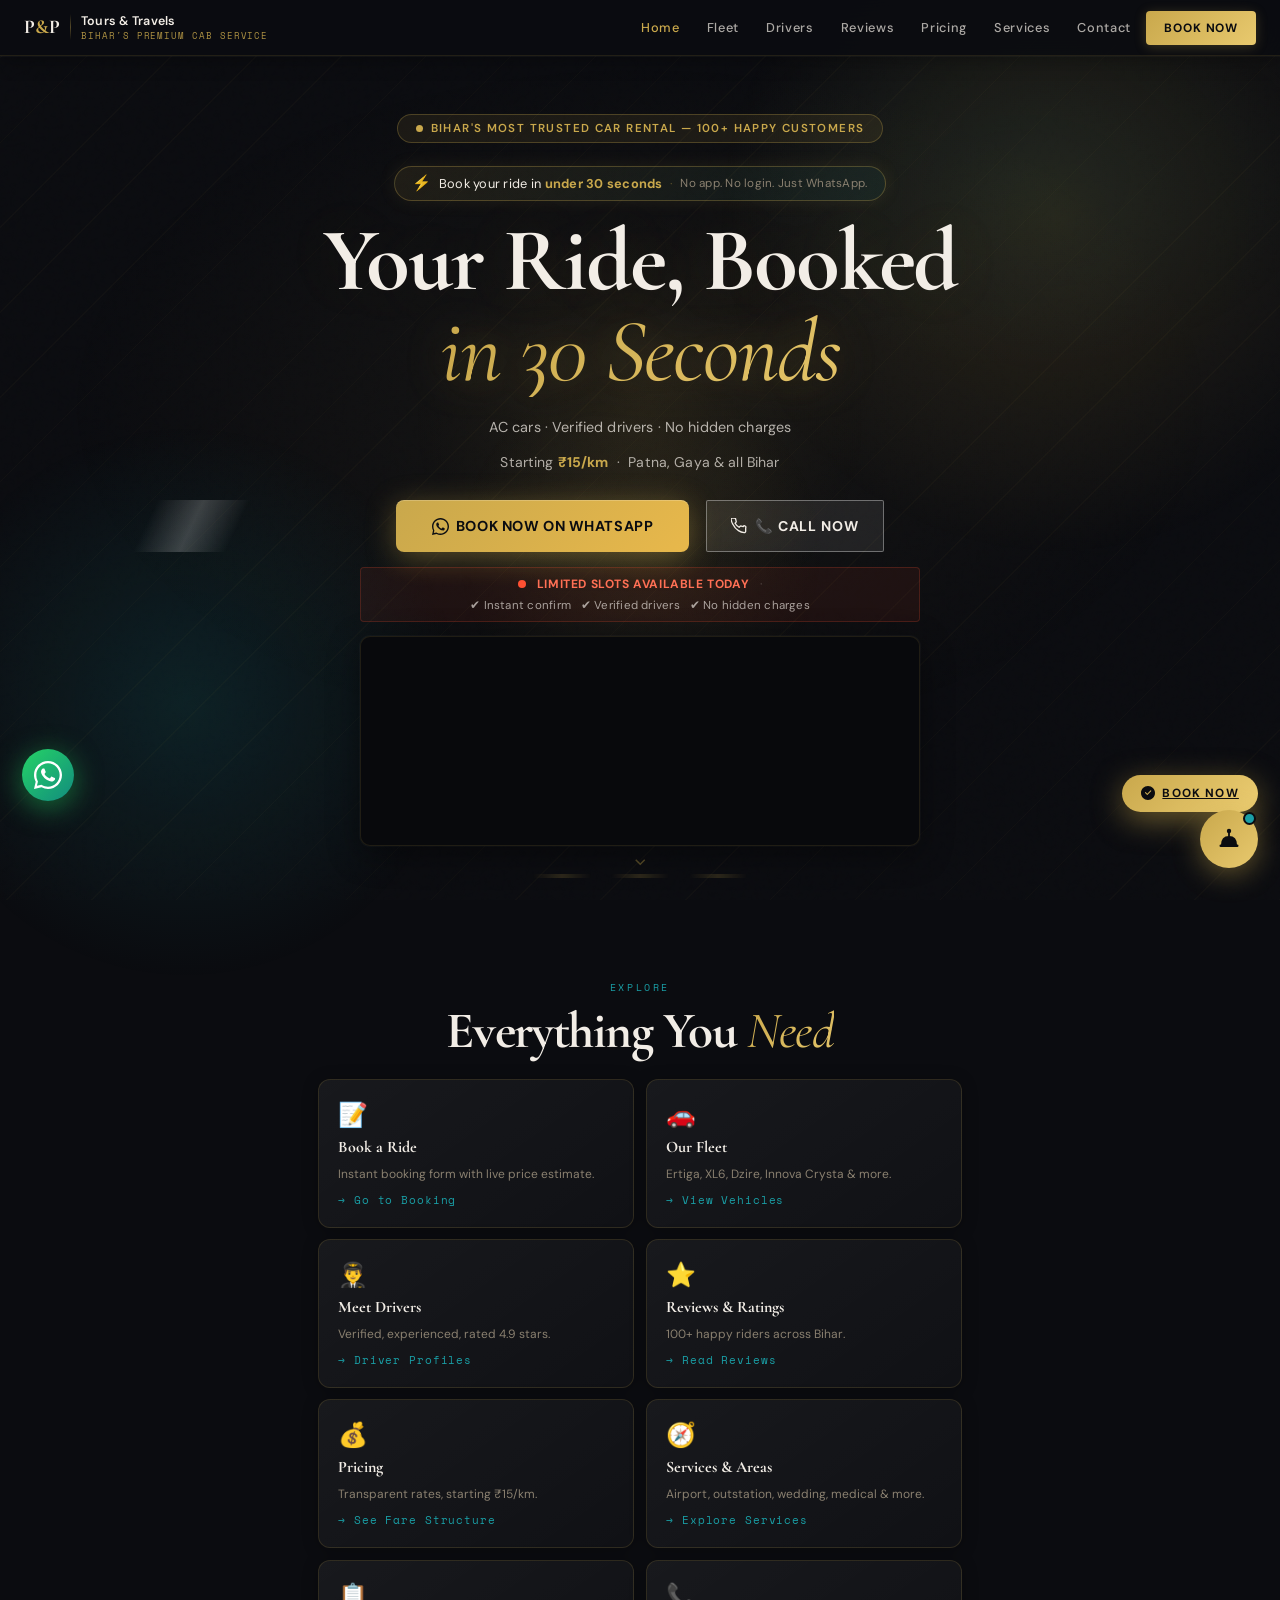
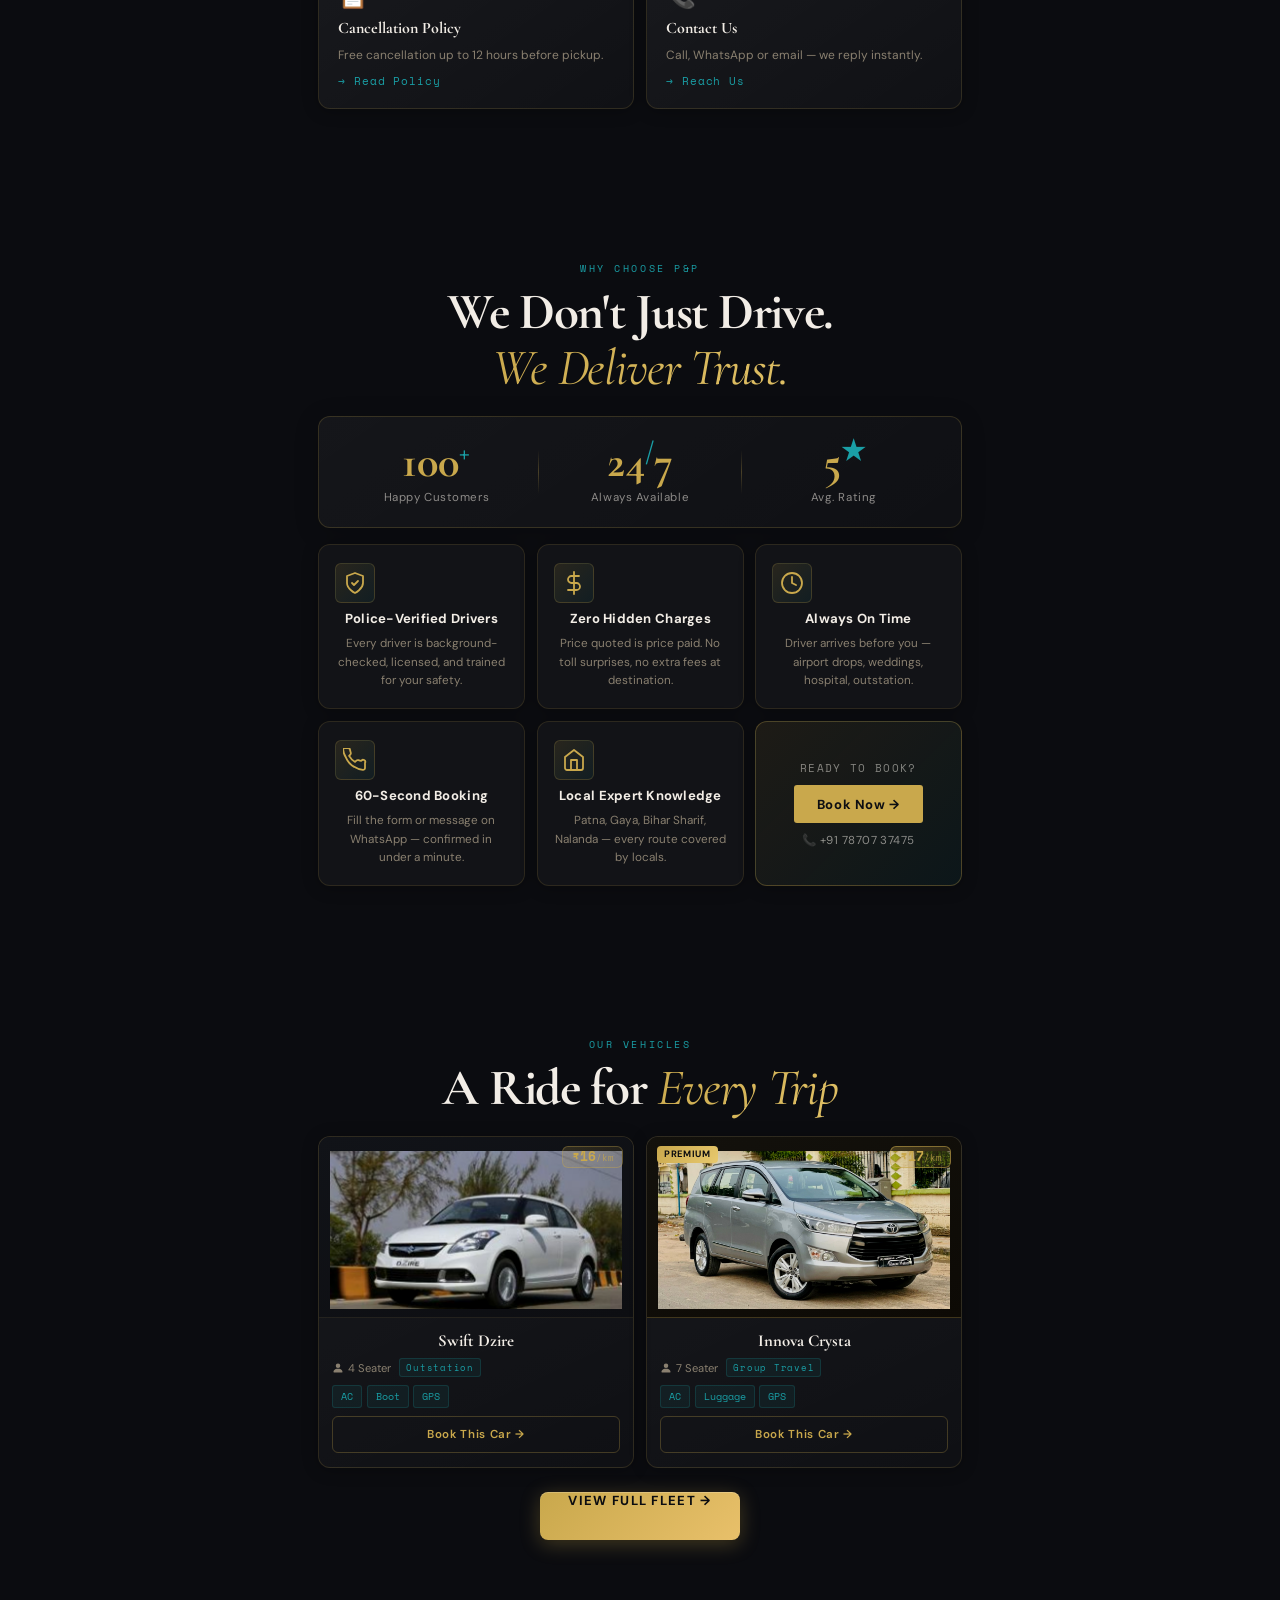
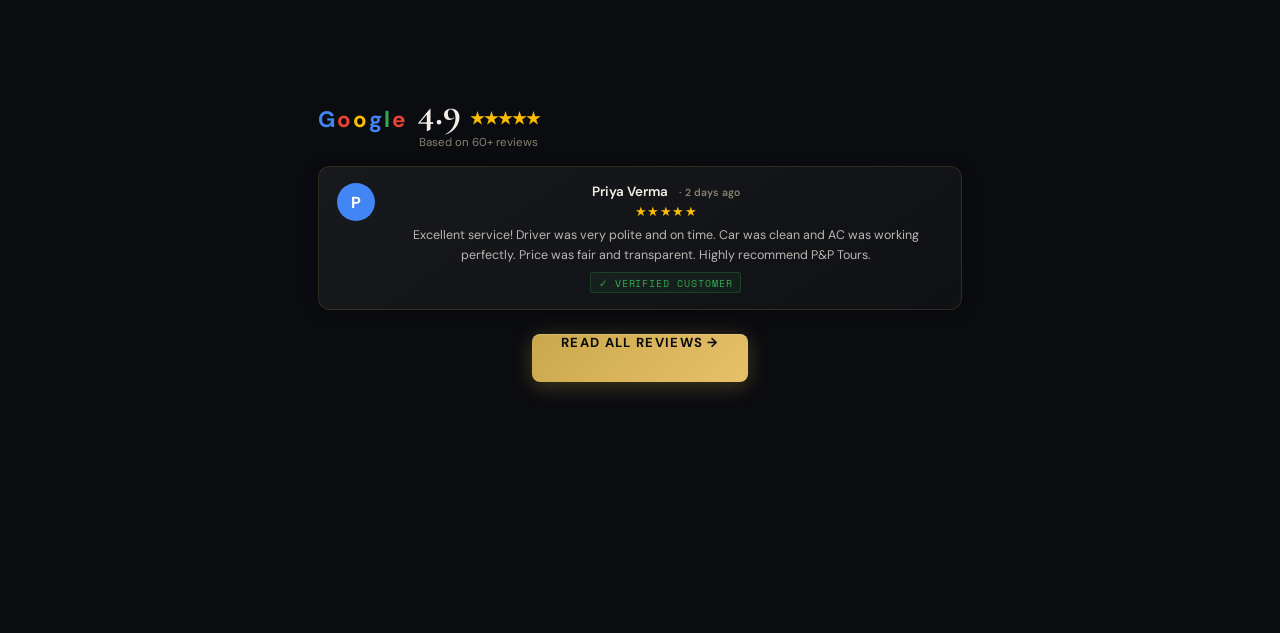
==== commit bc760e4e: "Add files via upload" ====
--- a/index.html
+++ b/index.html
@@ -4,21 +4,19 @@
 <meta charset="UTF-8"/>
 <meta name="viewport" content="width=device-width, initial-scale=1.0"/>
 <title>P&P Tours and Travels | Car Rental in Bihar | Taxi Service in Patna, Gaya, Bihar Sharif</title>
-<meta name="description" content="Book reliable car rental in Bihar starting ₹15/km. Taxi service in Patna, Gaya, Bihar Sharif. Airport transfers, outstation cabs, wedding cars &amp; medical rides. 24/7 support, verified drivers, instant WhatsApp booking."/>
-<meta name="keywords" content="car rental in Bihar, taxi service in Patna, outstation cab Bihar, Patna cab booking, Gaya taxi, Bihar Sharif cab, airport transfer Patna, wedding car rental Bihar, medical cab Patna, P&P Tours Travels"/>
+<meta name="description" content="Book reliable car rental in Bihar starting ₹15/km. Taxi service in Patna, Gaya, Bihar Sharif. Airport transfers, outstation cabs, wedding cars & medical rides. 24/7 support, verified drivers, instant WhatsApp booking."/>
 <meta name="robots" content="index, follow"/>
-<meta name="author" content="P&P Tours and Travels"/>
+<meta name="author" content="P&amp;P Tours and Travels"/>
 <meta name="geo.region" content="IN-BR"/>
 <meta name="geo.placename" content="Patna, Bihar, India"/>
-<meta property="og:title" content="P&P Tours and Travels | Reliable Car Rental in Bihar — Starting ₹15/km"/>
-<meta property="og:description" content="Starting ₹15/km. Verified drivers. Airport transfers, outstation, wedding &amp; medical rides. 24/7 service across Patna, Gaya, Bihar Sharif &amp; beyond."/>
+<meta property="og:title" content="P&P Tours and Travels | Car Rental in Bihar | Taxi Service in Patna, Gaya, Bihar Sharif"/>
+<meta property="og:description" content="Book reliable car rental in Bihar starting ₹15/km. Taxi service in Patna, Gaya, Bihar Sharif. Airport transfers, outstation cabs, wedding cars & medical rides. 24/7 support, verified drivers, instant WhatsApp booking."/>
 <meta property="og:type" content="website"/>
 <meta property="og:locale" content="en_IN"/>
 <meta name="twitter:card" content="summary"/>
-<meta name="twitter:title" content="P&P Tours and Travels | Car Rental Bihar"/>
-<meta name="twitter:description" content="Book trusted car rental in Bihar. ₹15/km. Instant WhatsApp booking. 24/7 service."/>
+<meta name="twitter:title" content="P&P Tours and Travels | Car Rental in Bihar | Taxi Service in Patna, Gaya, Bihar Sharif"/>
+<meta name="twitter:description" content="Book reliable car rental in Bihar starting ₹15/km. Taxi service in Patna, Gaya, Bihar Sharif. Airport transfers, outstation cabs, wedding cars & medical rides. 24/7 support, verified drivers, instant WhatsApp booking."/>
 <link rel="canonical" href="https://pptoursandtravels.in/"/>
-<!-- Local Business Schema -->
 <script type="application/ld+json">
 {
   "@context": "https://schema.org",
@@ -28,83 +26,39 @@
   "url": "https://pptoursandtravels.in",
   "telephone": "+917870737475",
   "email": "meepiyush0035@gmail.com",
-  "address": {
-    "@type": "PostalAddress",
-    "addressLocality": "Patna",
-    "addressRegion": "Bihar",
-    "addressCountry": "IN"
-  },
-  "geo": {
-    "@type": "GeoCoordinates",
-    "latitude": 25.5941,
-    "longitude": 85.1376
-  },
+  "address": {"@type": "PostalAddress","addressLocality": "Patna","addressRegion": "Bihar","addressCountry": "IN"},
+  "geo": {"@type": "GeoCoordinates","latitude": 25.5941,"longitude": 85.1376},
   "areaServed": ["Patna","Gaya","Bihar Sharif","Bihar"],
   "priceRange": "₹₹",
-  "openingHours": "Mo-Su 00:00-23:59",
-  "hasOfferCatalog": {
-    "@type": "OfferCatalog",
-    "name": "Car Rental Services",
-    "itemListElement": [
-      {"@type":"Offer","itemOffered":{"@type":"Service","name":"Local Taxi Patna"},"price":"15","priceCurrency":"INR","description":"Per km rate"},
-      {"@type":"Offer","itemOffered":{"@type":"Service","name":"Airport Transfer Patna"},"price":"999","priceCurrency":"INR","description":"Starting price"},
-      {"@type":"Offer","itemOffered":{"@type":"Service","name":"Outstation Cab Bihar"},"price":"16","priceCurrency":"INR","description":"Per km rate"}
-    ]
-  }
+  "openingHours": "Mo-Su 00:00-23:59"
 }
 </script>
-<!-- ══════════════════════════════════════════
-     GOOGLE ANALYTICS 4
-     SETUP: Replace G-XXXXXXXXXX with your real
-     Measurement ID from analytics.google.com
-     ══════════════════════════════════════════ -->
 <script async src="https://www.googletagmanager.com/gtag/js?id=G-6D0TFFYF0Q"></script>
 <script>
   window.dataLayer = window.dataLayer || [];
   function gtag(){ dataLayer.push(arguments); }
   gtag('js', new Date());
-  gtag('config', 'G-6D0TFFYF0Q', {
-    page_title: 'P&P Tours and Travels',
-    page_location: window.location.href
-  });
+  gtag('config', 'G-6D0TFFYF0Q', { page_title: 'P&P Tours and Travels | Car Rental in Bihar | Taxi Service in Patna, Gaya, Bihar Sharif', page_location: window.location.href });
 </script>
-
-<!-- ══════════════════════════════════════════
-     GOOGLE SHEETS CONFIG
-     SETUP STEPS:
-     1. Create a new Google Sheet
-     2. Name Sheet1 columns: Timestamp | Name | Phone | Pickup | Drop | DateTime | Vehicle | TripType | Distance | Price | Driver | BookingID
-     3. Go to Extensions > Apps Script
-     4. Paste the Apps Script code (see SETUP_GUIDE.md)
-     5. Deploy as Web App → Anyone access
-     6. Copy the Web App URL below
-     ══════════════════════════════════════════ -->
-
 <link href="https://fonts.googleapis.com/css2?family=Cormorant+Garamond:ital,wght@0,400;0,700;1,400&family=DM+Sans:wght@300;400;500;600&family=Space+Mono:wght@400;700&display=swap" rel="stylesheet">
-<!-- Unused font families (Playfair/Outfit/JetBrains) and missing CSS files removed -->
 <link rel="stylesheet" href="style.css">
-
-<!-- ══════════════════════════════════════════════════════
-     P&P TOURS — FINAL BRAND POLISH
-     Covers: nav wordmark · brand promise banner · 30s strip
-             button states · color system · spacing · WCU
-══════════════════════════════════════════════════════ -->
-
 </head>
-<body class="has-nav">
+<body class="has-nav page-flow">
 
 <!-- ══ TOP NAVIGATION BAR ══ -->
 <nav id="topNav" role="navigation" aria-label="Main navigation">
-  <a class="nav-logo pp-wordmark" href="#" onclick="goToSlide(0);return false;">
+  <a class="nav-logo pp-wordmark" href="index.html">
     <span class="pp-logo-mark">P<em>&amp;</em>P</span><span class="pp-logo-divider"></span><span class="pp-logo-sub">Tours &amp; Travels<span class="pp-logo-tagline">Bihar's Premium Cab Service</span></span>
   </a>
   <div class="nav-links" role="menubar">
-    <a class="nav-link" href="#section-home"    onclick="goToSlide(0);closeDrawer();return false;" role="menuitem">Home</a>
-    <a class="nav-link" href="#section-services" onclick="goToSlide(7);closeDrawer();return false;" role="menuitem">Use Cases</a>
-    <a class="nav-link" href="#section-fleet"    onclick="goToSlide(2);closeDrawer();return false;" role="menuitem">Fleet</a>
-    <a class="nav-link" href="#section-booking"  onclick="goToSlide(3);closeDrawer();return false;" role="menuitem">Pricing</a>
-    <a class="nav-link" href="#section-contact"  onclick="goToSlide(10);closeDrawer();return false;" role="menuitem">Contact</a>
-    <a class="nav-cta"  href="#" onclick="goToSlide(3);closeDrawer();return false;">Book Now</a>
+    <a class="nav-link active" href="index.html" role="menuitem">Home</a>
+    <a class="nav-link" href="fleet.html" role="menuitem">Fleet</a>
+    <a class="nav-link" href="drivers.html" role="menuitem">Drivers</a>
+    <a class="nav-link" href="reviews.html" role="menuitem">Reviews</a>
+    <a class="nav-link" href="pricing.html" role="menuitem">Pricing</a>
+    <a class="nav-link" href="services.html" role="menuitem">Services</a>
+    <a class="nav-link" href="contact.html" role="menuitem">Contact</a>
+    <a class="nav-cta" href="book.html">Book Now</a>
   </div>
   <button class="nav-hamburger" id="navHamburger" aria-label="Toggle menu" aria-expanded="false">
     <span></span><span></span><span></span>
@@ -113,20 +67,21 @@
 
 <!-- Mobile nav drawer -->
 <div class="nav-drawer" id="navDrawer" role="menu">
-  <a class="nav-link" href="#" onclick="goToSlide(0);closeDrawer();return false;" role="menuitem">🏠 Home</a>
-  <a class="nav-link" href="#" onclick="goToSlide(7);closeDrawer();return false;" role="menuitem">🚕 Use Cases</a>
-  <a class="nav-link" href="#" onclick="goToSlide(2);closeDrawer();return false;" role="menuitem">🚗 Fleet</a>
-  <a class="nav-link" href="#" onclick="goToSlide(4);closeDrawer();return false;" role="menuitem">💰 Fare Calculator</a>
-  <a class="nav-link" href="#" onclick="goToSlide(9);closeDrawer();return false;" role="menuitem">📋 Pricing &amp; Policy</a>
-  <a class="nav-link" href="#" onclick="goToSlide(10);closeDrawer();return false;" role="menuitem">📞 Contact</a>
-  <a class="nav-cta" href="#" onclick="goToSlide(3);closeDrawer();return false;" role="menuitem">📲 Book Now Instantly</a>
+  <a class="nav-link active" href="index.html" role="menuitem">🏠 Home</a>
+  <a class="nav-link" href="fleet.html" role="menuitem">🚗 Fleet</a>
+  <a class="nav-link" href="drivers.html" role="menuitem">👨‍✈️ Drivers</a>
+  <a class="nav-link" href="reviews.html" role="menuitem">⭐ Reviews</a>
+  <a class="nav-link" href="pricing.html" role="menuitem">💰 Pricing</a>
+  <a class="nav-link" href="services.html" role="menuitem">🧭 Services</a>
+  <a class="nav-link" href="contact.html" role="menuitem">📞 Contact</a>
+  <a class="nav-cta" href="book.html" role="menuitem">📲 Book Now Instantly</a>
 </div>
 
 <!-- ══ PERSISTENT FLOAT BOOK BUTTON (desktop) ══ -->
-<button id="floatBookBtn" onclick="goToSlide(3);" aria-label="Book Now">
+<a id="floatBookBtn" href="book.html" aria-label="Book Now">
   <svg viewBox="0 0 20 20"><path d="M10 0C4.477 0 0 4.477 0 10s4.477 10 10 10 10-4.477 10-10S15.523 0 10 0zm4.472 7.528l-5 5a.75.75 0 01-1.06 0l-2.5-2.5a.75.75 0 011.06-1.06l1.97 1.97 4.47-4.47a.75.75 0 011.06 1.06z"/></svg>
   Book Now
-</button>
+</a>
 
 <!-- ══ FOLLOW-UP POPUP ══ -->
 <div id="followupPopup" role="dialog" aria-modal="true" aria-labelledby="popupTitle">
@@ -135,7 +90,7 @@
   <div class="popup-title" id="popupTitle">Still need a cab?</div>
   <div class="popup-sub" id="popupSub">Complete your booking now — it only takes 30 seconds.</div>
   <div class="popup-btns">
-    <button class="popup-btn-primary" onclick="dismissPopup();goToSlide(3);">Complete Booking</button>
+    <a class="popup-btn-primary" href="book.html" onclick="dismissPopup();">Complete Booking</a>
     <a class="popup-btn-wa" href="https://wa.me/917870737475?text=I%20want%20to%20book%20a%20cab" target="_blank" onclick="dismissPopup();">💬 WhatsApp</a>
   </div>
   <span class="popup-dismiss" onclick="dismissPopup();">Not right now</span>
@@ -145,36 +100,6 @@
 <div class="orb orb-3"></div>
 <div class="grid-bg"></div>
 
-<!-- Dot nav -->
-<nav class="dot-nav" id="dotNav">
-  <div class="dot active" data-slide="0"></div>
-  <div class="dot" data-slide="1"></div>
-  <div class="dot" data-slide="2"></div>
-  <div class="dot" data-slide="3"></div>
-  <div class="dot" data-slide="4" title="Reviews"></div>
-  <div class="dot" data-slide="5"></div>
-  <div class="dot" data-slide="6"></div>
-  <div class="dot" data-slide="6"></div>
-  <div class="dot" data-slide="7"></div>
-  <div class="dot" data-slide="8"></div>
-  <div class="dot" data-slide="9"></div>
-  <div class="dot" data-slide="10"></div>
-  <div class="dot" data-slide="11"></div>
-  <div class="dot" data-slide="12"></div>
-  <div class="dot" data-slide="13"></div>
-  <div class="dot" data-slide="14"></div>
-  <div class="dot" data-slide="15"></div>
-  <div class="dot" data-slide="16"></div>
-  <div class="dot" data-slide="17"></div>
-  <div class="dot" data-slide="18"></div>
-  <div class="dot" data-slide="19"></div>
-  <div class="dot" data-slide="20"></div>
-  <div class="dot" data-slide="21"></div>
-  <div class="dot" data-slide="22"></div>
-  <div class="dot" data-slide="23"></div>
-  <div class="dot" data-slide="24"></div>
-</nav>
-
 <!-- ══ GLOBAL TOAST NOTIFICATION ══ -->
 <div id="ppToast" role="alert" aria-live="polite">
   <span class="toast-icon" id="toastIcon">✅</span>
@@ -182,9 +107,7 @@
 </div>
 
 <div class="reel-container" id="reelContainer">
-
-  <!-- SLIDE 1: Hero — REDESIGNED -->
-  <div class="reel" id="slide-0">
+<div class="reel" id="slide-0">
 
     <!-- Decorative road lines -->
     <div class="hero-road" aria-hidden="true">
@@ -221,7 +144,7 @@
 
       <!-- CTA row -->
       <div class="hero-ctas anim d3">
-        <a class="btn-primary hero-cta-main hero-cta-pulse" href="#" onclick="goToSlide(3);return false;">
+        <a class="btn-primary hero-cta-main hero-cta-pulse" href="#" onclick="window.location.href='book.html';return false;">
           <svg viewBox="0 0 24 24" fill="currentColor" width="17" height="17"><path d="M17.472 14.382c-.297-.149-1.758-.867-2.03-.967-.273-.099-.471-.148-.67.15-.197.297-.767.966-.94 1.164-.173.199-.347.223-.644.075-.297-.15-1.255-.463-2.39-1.475-.883-.788-1.48-1.761-1.653-2.059-.173-.297-.018-.458.13-.606.134-.133.298-.347.446-.52.149-.174.198-.298.298-.497.099-.198.05-.371-.025-.52-.075-.149-.669-1.612-.916-2.207-.242-.579-.487-.5-.669-.51-.173-.008-.371-.01-.57-.01-.198 0-.52.074-.792.372-.272.297-1.04 1.016-1.04 2.479 0 1.462 1.065 2.875 1.213 3.074.149.198 2.096 3.2 5.077 4.487.709.306 1.262.489 1.694.625.712.227 1.36.195 1.871.118.571-.085 1.758-.719 2.006-1.413.248-.694.248-1.289.173-1.413-.074-.124-.272-.198-.57-.347z"/><path d="M12 0C5.373 0 0 5.373 0 12c0 2.07.527 4.015 1.453 5.705L0 24l6.453-1.435A11.938 11.938 0 0012 24c6.627 0 12-5.373 12-12S18.627 0 12 0zm0 22c-1.897 0-3.676-.484-5.23-1.335l-.374-.222-3.88.864.875-3.792-.243-.389A9.959 9.959 0 012 12C2 6.477 6.477 2 12 2s10 4.477 10 10-4.477 10-10 10z"/></svg>
           <span>Book Now on WhatsApp</span>
         </a>
@@ -248,8 +171,64 @@
     <div class="scroll-hint"><span>SCROLL</span><svg viewBox="0 0 24 24"><polyline points="6 9 12 15 18 9"/></svg></div>
   </div>
 
-  <!-- SLIDE 2: Why Choose Us — UPGRADED -->
-  <div class="reel" id="slide-1">
+<div class="reel" id="slide-24" aria-label="Site navigation">
+  <div class="reel-inner">
+    <span class="section-label anim">Explore</span>
+    <h2 class="section-title anim d1">Everything You <em>Need</em></h2>
+    <div style="display:grid;grid-template-columns:1fr 1fr;gap:.7rem;width:100%;">
+      <a class="usecase-card anim d2" href="book.html" style="cursor:pointer;text-align:left;text-decoration:none;">
+        <div class="usecase-icon">📝</div>
+        <div class="usecase-title">Book a Ride</div>
+        <div class="usecase-desc">Instant booking form with live price estimate.</div>
+        <div class="usecase-benefit">→ Go to Booking</div>
+      </a>
+      <a class="usecase-card anim d2" href="fleet.html" style="cursor:pointer;text-align:left;text-decoration:none;">
+        <div class="usecase-icon">🚗</div>
+        <div class="usecase-title">Our Fleet</div>
+        <div class="usecase-desc">Ertiga, XL6, Dzire, Innova Crysta &amp; more.</div>
+        <div class="usecase-benefit">→ View Vehicles</div>
+      </a>
+      <a class="usecase-card anim d3" href="drivers.html" style="cursor:pointer;text-align:left;text-decoration:none;">
+        <div class="usecase-icon">👨‍✈️</div>
+        <div class="usecase-title">Meet Drivers</div>
+        <div class="usecase-desc">Verified, experienced, rated 4.9 stars.</div>
+        <div class="usecase-benefit">→ Driver Profiles</div>
+      </a>
+      <a class="usecase-card anim d3" href="reviews.html" style="cursor:pointer;text-align:left;text-decoration:none;">
+        <div class="usecase-icon">⭐</div>
+        <div class="usecase-title">Reviews &amp; Ratings</div>
+        <div class="usecase-desc">100+ happy riders across Bihar.</div>
+        <div class="usecase-benefit">→ Read Reviews</div>
+      </a>
+      <a class="usecase-card anim d4" href="pricing.html" style="cursor:pointer;text-align:left;text-decoration:none;">
+        <div class="usecase-icon">💰</div>
+        <div class="usecase-title">Pricing</div>
+        <div class="usecase-desc">Transparent rates, starting ₹15/km.</div>
+        <div class="usecase-benefit">→ See Fare Structure</div>
+      </a>
+      <a class="usecase-card anim d4" href="services.html" style="cursor:pointer;text-align:left;text-decoration:none;">
+        <div class="usecase-icon">🧭</div>
+        <div class="usecase-title">Services &amp; Areas</div>
+        <div class="usecase-desc">Airport, outstation, wedding, medical &amp; more.</div>
+        <div class="usecase-benefit">→ Explore Services</div>
+      </a>
+      <a class="usecase-card anim d5" href="book.html" style="cursor:pointer;text-align:left;text-decoration:none;">
+        <div class="usecase-icon">📋</div>
+        <div class="usecase-title">Cancellation Policy</div>
+        <div class="usecase-desc">Free cancellation up to 12 hours before pickup.</div>
+        <div class="usecase-benefit">→ Read Policy</div>
+      </a>
+      <a class="usecase-card anim d5" href="contact.html" style="cursor:pointer;text-align:left;text-decoration:none;">
+        <div class="usecase-icon">📞</div>
+        <div class="usecase-title">Contact Us</div>
+        <div class="usecase-desc">Call, WhatsApp or email — we reply instantly.</div>
+        <div class="usecase-benefit">→ Reach Us</div>
+      </a>
+    </div>
+  </div>
+</div>
+
+<div class="reel" id="slide-1">
     <div class="reel-inner">
 
       <span class="section-label anim">Why Choose P&amp;P</span>
@@ -319,7 +298,7 @@
         <div class="wcu-card wcu-card-cta">
           <div class="wcu-cta-inner">
             <div class="wcu-cta-label">Ready to book?</div>
-            <a class="wcu-cta-btn" href="#" onclick="goToSlide(3);return false;">
+            <a class="wcu-cta-btn" href="#" onclick="window.location.href='book.html';return false;">
               Book Now →
             </a>
             <a class="wcu-cta-call" href="tel:+917870737475">📞 +91 78707 37475</a>
@@ -332,64 +311,12 @@
     <div class="scroll-hint"><span>SCROLL</span><svg viewBox="0 0 24 24"><polyline points="6 9 12 15 18 9"/></svg></div>
   </div>
 
-  <!-- SLIDE 3: Fleet — REDESIGNED CARDS -->
-  <div class="reel" id="slide-2">
-    <div class="reel-inner">
-      <span class="section-label anim">Our Vehicles</span>
-      <h2 class="section-title anim d1">Choose Your <em>Perfect Ride</em></h2>
-
-      <div class="fc-grid">
-
-        <!-- Card 1 -->
-        <div class="fc-card anim d1">
-          <div class="fc-img-wrap">
-            <img src="images/ertiga.jpg" alt="Maruti Ertiga 7-Seater MPV" class="fc-real-img" loading="lazy">
-            <div class="fc-price-tag">₹15<span>/km</span></div>
-          </div>
-          <div class="fc-body">
-            <div class="fc-name">Maruti Ertiga</div>
-            <div class="fc-meta">
-              <span class="fc-seats">
-                <svg viewBox="0 0 16 16" fill="currentColor" width="12"><path d="M3 14s-1 0-1-1 1-4 6-4 6 3 6 4-1 1-1 1H3zm5-6a3 3 0 100-6 3 3 0 000 6z"/></svg>
-                7 Seater
-              </span>
-              <span class="fc-type">Local Rides</span>
-            </div>
-            <div class="fc-badges">
-              <span class="fleet-badge">AC</span>
-              <span class="fleet-badge">Luggage</span>
-              <span class="fleet-badge">Music</span>
-            </div>
-            <button class="fc-book-btn" onclick="goToSlide(3)">Book This Car →</button>
-          </div>
-        </div>
-
-        <!-- Card 2 -->
-        <div class="fc-card anim d2">
-          <div class="fc-img-wrap">
-            <img src="images/xl6.jpg" alt="Maruti XL6 6-Seater Premium MPV" class="fc-real-img" loading="lazy">
-            <div class="fc-price-tag">₹16<span>/km</span></div>
-          </div>
-          <div class="fc-body">
-            <div class="fc-name">Maruti XL6</div>
-            <div class="fc-meta">
-              <span class="fc-seats">
-                <svg viewBox="0 0 16 16" fill="currentColor" width="12"><path d="M3 14s-1 0-1-1 1-4 6-4 6 3 6 4-1 1-1 1H3zm5-6a3 3 0 100-6 3 3 0 000 6z"/></svg>
-                6 Seater
-              </span>
-              <span class="fc-type">Premium MPV</span>
-            </div>
-            <div class="fc-badges">
-              <span class="fleet-badge">AC</span>
-              <span class="fleet-badge">Luggage</span>
-              <span class="fleet-badge">USB</span>
-            </div>
-            <button class="fc-book-btn" onclick="goToSlide(3)">Book This Car →</button>
-          </div>
-        </div>
-
-        <!-- Card 3 -->
-        <div class="fc-card anim d3">
+<div class="reel" id="slide-25">
+  <div class="reel-inner">
+    <span class="section-label anim">Our Vehicles</span>
+    <h2 class="section-title anim d1">A Ride for <em>Every Trip</em></h2>
+    <div class="fc-grid">
+      <div class="fc-card anim d3">
           <div class="fc-img-wrap">
             <img src="images/dzire.jpg" alt="Maruti Swift Dzire 4-Seater Sedan" class="fc-real-img" loading="lazy">
             <div class="fc-price-tag">₹16<span>/km</span></div>
@@ -408,12 +335,10 @@
               <span class="fleet-badge">Boot</span>
               <span class="fleet-badge">GPS</span>
             </div>
-            <button class="fc-book-btn" onclick="goToSlide(3)">Book This Car →</button>
-          </div>
-        </div>
-
-        <!-- Card 4 -->
-        <div class="fc-card anim d4">
+            <button class="fc-book-btn" onclick="window.location.href='book.html'">Book This Car →</button>
+          </div>
+        </div>
+      <div class="fc-card anim d4">
           <div class="fc-img-wrap fc-img-premium">
             <img src="images/innova.jpg" alt="Toyota Innova Crysta 7-Seater Premium SUV" class="fc-real-img" loading="lazy">
             <div class="fc-price-tag fc-price-premium">₹17<span>/km</span></div>
@@ -433,655 +358,19 @@
               <span class="fleet-badge">Luggage</span>
               <span class="fleet-badge">GPS</span>
             </div>
-            <button class="fc-book-btn" onclick="goToSlide(3)">Book This Car →</button>
-          </div>
-        </div>
-
-      </div><!-- /fc-grid -->
-    </div>
-    <div class="scroll-hint"><span>SCROLL</span><svg viewBox="0 0 24 24"><polyline points="6 9 12 15 18 9"/></svg></div>
-  </div>
-
-  <!-- SLIDE 4: BOOKING FORM — REDESIGNED WRAPPER -->
-  <div class="reel" id="slide-3">
-    <div class="reel-inner" style="max-width:680px;">
-      <span class="section-label anim">Instant Booking</span>
-      <h2 class="section-title anim d1">Book Your <em>Ride Now</em></h2>
-
-      <!-- Booking form trust strip -->
-      <div class="bf-trust-strip anim d2">
-        <span class="bf-trust-item">
-          <svg viewBox="0 0 16 16" fill="none" stroke="currentColor" stroke-width="1.8" width="13" height="13"><path d="M8 14.5s5.5-2.75 5.5-6.875V3.75L8 1.5 2.5 3.75v3.875C2.5 11.75 8 14.5 8 14.5z"/></svg>
-          Secure Booking
-        </span>
-        <span class="bf-trust-sep">·</span>
-        <span class="bf-trust-item">
-          <svg viewBox="0 0 16 16" fill="currentColor" width="13" height="13"><path d="M13.854 3.646a.5.5 0 010 .708l-7 7a.5.5 0 01-.708 0l-3.5-3.5a.5.5 0 11.708-.708L6.5 10.293l6.646-6.647a.5.5 0 01.708 0z"/></svg>
-          Instant Confirmation
-        </span>
-        <span class="bf-trust-sep">·</span>
-        <span class="bf-trust-item">
-          <svg viewBox="0 0 16 16" fill="currentColor" width="13" height="13"><path d="M0 4a2 2 0 012-2h12a2 2 0 012 2v8a2 2 0 01-2 2H2a2 2 0 01-2-2V4zm2-1a1 1 0 00-1 1v.217l7 4.2 7-4.2V4a1 1 0 00-1-1H2zm13 2.383l-5.637 3.382a1 1 0 01-1.046 0L2 5.383V12a1 1 0 001 1h10a1 1 0 001-1V5.383z"/></svg>
-          WhatsApp Receipt
-        </span>
-      </div>
-
-      <div class="booking-form anim d3" style="max-width:660px;">
-
-        <!-- ── TRIP SUMMARY BOX (live update) ── -->
-        <div id="tripSummaryBox" style="
-          display:none;margin-bottom:1.2rem;
-          background:linear-gradient(135deg,rgba(201,168,76,0.07),rgba(26,159,166,0.05));
-          border:1px solid rgba(201,168,76,0.3);border-radius:4px;padding:1rem 1.2rem;
-        ">
-          <div style="font-family:'Space Mono',monospace;font-size:.6rem;letter-spacing:.18em;text-transform:uppercase;color:var(--teal);margin-bottom:.7rem;">📋 Trip Summary</div>
-          <div style="display:grid;grid-template-columns:1fr 1fr;gap:.5rem .9rem;font-size:.8rem;">
-            <div><span style="color:var(--text-muted);">From</span><br/><strong id="ts-pickup" style="color:var(--cream);">—</strong></div>
-            <div><span style="color:var(--text-muted);">To</span><br/><strong id="ts-drop" style="color:var(--cream);">—</strong></div>
-            <div><span style="color:var(--text-muted);">Date &amp; Time</span><br/><strong id="ts-datetime" style="color:var(--cream);">—</strong></div>
-            <div><span style="color:var(--text-muted);">Vehicle</span><br/><strong id="ts-vehicle" style="color:var(--cream);">—</strong></div>
-            <div><span style="color:var(--text-muted);">Trip Type</span><br/><strong id="ts-triptype" style="color:var(--cream);">—</strong></div>
-            <div><span style="color:var(--text-muted);">Distance</span><br/><strong id="ts-distance" style="color:var(--cream);">—</strong></div>
-          </div>
-          <div style="margin-top:.8rem;padding-top:.8rem;border-top:1px solid rgba(201,168,76,0.15);display:flex;justify-content:space-between;align-items:center;">
-            <span style="font-family:'Space Mono',monospace;font-size:.62rem;letter-spacing:.12em;text-transform:uppercase;color:var(--text-muted);">Estimated Price</span>
-            <span id="ts-price" style="font-family:'Cormorant Garamond',serif;font-size:1.9rem;font-weight:700;color:var(--gold);">₹ —</span>
-          </div>
-          <div id="ts-breakdown" style="font-size:.73rem;color:var(--text-muted);margin-top:.2rem;text-align:right;"></div>
-        </div>
-
-        <!-- ── FORM GRID ── -->
-        <div class="booking-grid" style="grid-template-columns:1fr 1fr;">
-          <div class="form-row">
-            <label for="b-pickup">Pickup Location *</label>
-            <input type="text" id="b-pickup" placeholder="e.g. Patna Junction" autocomplete="off"/>
-            <span class="error-msg" id="err-pickup">Please enter pickup location</span>
-          </div>
-          <div class="form-row">
-            <label for="b-drop">Drop Location *</label>
-            <input type="text" id="b-drop" placeholder="e.g. Gaya Airport" autocomplete="off"/>
-            <span class="error-msg" id="err-drop">Please enter drop location</span>
-          </div>
-          <div class="form-row">
-            <label for="b-datetime">Date &amp; Time *</label>
-            <input type="datetime-local" id="b-datetime"/>
-            <span class="error-msg" id="err-datetime">Please select date &amp; time</span>
-          </div>
-          <div class="form-row">
-            <label for="b-vehicle">Vehicle Type *</label>
-            <select id="b-vehicle">
-              <option value="">Select vehicle</option>
-              <option value="4">4-Seater (Swift Dzire) — ₹15/km</option>
-              <option value="6">6-Seater (Maruti XL6) — ₹16/km</option>
-              <option value="7">7-Seater (Ertiga / Innova) — ₹17/km</option>
-            </select>
-            <span class="error-msg" id="err-vehicle">Please select a vehicle</span>
-          </div>
-          <div class="form-row">
-            <label for="b-triptype">Trip Type *</label>
-            <select id="b-triptype">
-              <option value="">Select trip type</option>
-              <option value="local">Local</option>
-              <option value="outstation">Outstation (+₹500 driver)</option>
-            </select>
-            <span class="error-msg" id="err-triptype">Please select trip type</span>
-          </div>
-          <div class="form-row">
-            <label for="b-distance">Distance (km) *</label>
-            <input type="number" id="b-distance" placeholder="e.g. 120" min="1" step="1" style="background-image:none;padding-right:.9rem;"/>
-            <span class="error-msg" id="err-distance">Enter distance &gt; 0</span>
-          </div>
-          <div class="form-row">
-            <label for="b-name">Your Name *</label>
-            <input type="text" id="b-name" placeholder="Full name" autocomplete="name"/>
-            <span class="error-msg" id="err-name">Please enter your name</span>
-          </div>
-          <div class="form-row">
-            <label for="b-phone">Phone Number *</label>
-            <input type="tel" id="b-phone" placeholder="10-digit mobile number" autocomplete="tel" maxlength="10"/>
-            <span class="error-msg" id="err-phone">Enter valid 10-digit number</span>
-          </div>
-        </div>
-
-        <!-- 30-second booking promise -->
-        <div class="pp-thirty-strip">
-          <span class="pp-thirty-icon">⏱</span>
-          <span>Takes under <strong>30 seconds</strong> — no app, no login needed</span>
-        </div>
-
-        <button class="book-now-btn" id="bookNowBtn" disabled style="opacity:.5;cursor:not-allowed;">
-          <svg viewBox="0 0 24 24" fill="currentColor"><path d="M17.472 14.382c-.297-.149-1.758-.867-2.03-.967-.273-.099-.471-.148-.67.15-.197.297-.767.966-.94 1.164-.173.199-.347.223-.644.075-.297-.15-1.255-.463-2.39-1.475-.883-.788-1.48-1.761-1.653-2.059-.173-.297-.018-.458.13-.606.134-.133.298-.347.446-.52.149-.174.198-.298.298-.497.099-.198.05-.371-.025-.52-.075-.149-.669-1.612-.916-2.207-.242-.579-.487-.5-.669-.51-.173-.008-.371-.01-.57-.01-.198 0-.52.074-.792.372-.272.297-1.04 1.016-1.04 2.479 0 1.462 1.065 2.875 1.213 3.074.149.198 2.096 3.2 5.077 4.487.709.306 1.262.489 1.694.625.712.227 1.36.195 1.871.118.571-.085 1.758-.719 2.006-1.413.248-.694.248-1.289.173-1.413-.074-.124-.272-.198-.57-.347z"/><path d="M12 0C5.373 0 0 5.373 0 12c0 2.07.527 4.015 1.453 5.705L0 24l6.453-1.435A11.938 11.938 0 0012 24c6.627 0 12-5.373 12-12S18.627 0 12 0zm0 22c-1.897 0-3.676-.484-5.23-1.335l-.374-.222-3.88.864.875-3.792-.243-.389A9.959 9.959 0 012 12C2 6.477 6.477 2 12 2s10 4.477 10 10-4.477 10-10 10z"/></svg>
-          <span id="bookBtnLabel">Fill all fields to continue</span>
-        </button>
-
-        <!-- Urgency text -->
-        <p class="booking-urgency">🔴 Limited availability today — book your slot now</p>
-
-        <!-- Trust badges below button -->
-        <div class="booking-trust-badges">
-          <span class="btb-item">✔ Instant confirmation</span>
-          <span class="btb-item">✔ Verified drivers</span>
-          <span class="btb-item">✔ Transparent pricing</span>
-        </div>
-
-        <!-- Call Now option -->
-        <div class="booking-call-row">
-          <span class="bcr-label">Prefer to talk?</span>
-          <a class="bcr-call-btn" href="tel:+917870737475">
-            <svg viewBox="0 0 24 24" fill="none" stroke="currentColor" stroke-width="2" width="14" height="14" stroke-linecap="round" stroke-linejoin="round"><path d="M22 16.92v3a2 2 0 01-2.18 2 19.79 19.79 0 01-8.63-3.07A19.5 19.5 0 013.07 9.81a19.79 19.79 0 01-3.07-8.63A2 2 0 012 0h3a2 2 0 012 1.72c.127.96.361 1.903.7 2.81a2 2 0 01-.45 2.11L6.09 7.91a16 16 0 006 6l1.27-1.27a2 2 0 012.11-.45c.907.339 1.85.573 2.81.7A2 2 0 0122 14.92z"/></svg>
-            Call Now
-          </a>
-          <a class="bcr-wa-btn" href="https://wa.me/917870737475?text=I%20want%20to%20book%20a%20car" target="_blank">
-            <svg viewBox="0 0 24 24" fill="#25d366" width="14" height="14"><path d="M17.472 14.382c-.297-.149-1.758-.867-2.03-.967-.273-.099-.471-.148-.67.15-.197.297-.767.966-.94 1.164-.173.199-.347.223-.644.075-.297-.15-1.255-.463-2.39-1.475-.883-.788-1.48-1.761-1.653-2.059-.173-.297-.018-.458.13-.606.134-.133.298-.347.446-.52.149-.174.198-.298.298-.497.099-.198.05-.371-.025-.52-.075-.149-.669-1.612-.916-2.207-.242-.579-.487-.5-.669-.51-.173-.008-.371-.01-.57-.01-.198 0-.52.074-.792.372-.272.297-1.04 1.016-1.04 2.479 0 1.462 1.065 2.875 1.213 3.074.149.198 2.096 3.2 5.077 4.487.709.306 1.262.489 1.694.625.712.227 1.36.195 1.871.118.571-.085 1.758-.719 2.006-1.413.248-.694.248-1.289.173-1.413-.074-.124-.272-.198-.57-.347z"/><path d="M11.998 0C5.374 0 0 5.373 0 11.998c0 2.118.554 4.1 1.523 5.822L.057 23.95l6.296-1.645A11.945 11.945 0 0011.998 24c6.626 0 12-5.374 12-12S18.624 0 11.998 0zm0 21.818a9.818 9.818 0 01-5.001-1.366l-.359-.214-3.737.979 1.001-3.638-.234-.374A9.82 9.82 0 012.18 12c0-5.421 4.41-9.818 9.818-9.818 5.421 0 9.818 4.397 9.818 9.818 0 5.421-4.397 9.818-9.818 9.818z"/></svg>
-            WhatsApp
-          </a>
-        </div>
-        <div class="form-success" id="formSuccess">
-          <p>✅ Details saved! Opening WhatsApp…</p>
-          <p style="font-size:.75rem;color:var(--text-muted);">Your booking has been saved. If WhatsApp doesn't open, call us directly.</p>
-        </div>
-        <div id="driverBadge">
-          👨‍✈️ Assigned Driver: <strong id="assignedDriverName">—</strong>
-          <span class="booking-id-tag" id="bookingIdTag">#—</span>
-        </div>
-      </div>
-    </div>
-    <div class="scroll-hint"><span>SCROLL</span><svg viewBox="0 0 24 24"><polyline points="6 9 12 15 18 9"/></svg></div>
-  </div>
-
-  <!-- SLIDE: Customer Testimonials -->
-  <div class="reel" id="slide-3b" data-slide-label="testimonials">
-    <div class="reel-inner" style="max-width:600px;">
-      <span class="section-label anim">Real Reviews</span>
-      <h2 class="section-title anim d1">What Our <em>Customers Say</em></h2>
-
-      <div class="testi-upgrade-grid anim d2">
-
-        <div class="testi-upgrade-card">
-          <div class="testi-stars-u">★★★★★</div>
-          <p class="testi-text-u">"Very smooth booking, driver was on time. The car was clean and AC was perfect throughout my journey. Will definitely book again."</p>
-          <div class="testi-meta-row">
-            <div class="testi-avatar">R</div>
-            <div>
-              <div class="testi-author-u">Rahul Kumar</div>
-              <div class="testi-trip-u">Patna → Gaya · Maruti Ertiga</div>
-            </div>
-          </div>
-        </div>
-
-        <div class="testi-upgrade-card">
-          <div class="testi-stars-u">★★★★★</div>
-          <p class="testi-text-u">"Affordable and reliable service, highly recommended. Booked via WhatsApp in under a minute, got confirmation instantly. No hidden charges at all."</p>
-          <div class="testi-meta-row">
-            <div class="testi-avatar">A</div>
-            <div>
-              <div class="testi-author-u">Aman Singh</div>
-              <div class="testi-trip-u">Patna → Bihar Sharif · Maruti XL6</div>
-            </div>
-          </div>
-        </div>
-
-        <div class="testi-upgrade-card">
-          <div class="testi-stars-u">★★★★★</div>
-          <p class="testi-text-u">"Travelled with family of 7 for a wedding. Driver was very professional and punctual. Innova was spacious and comfortable — excellent outstation experience."</p>
-          <div class="testi-meta-row">
-            <div class="testi-avatar">S</div>
-            <div>
-              <div class="testi-author-u">Sunita Devi</div>
-              <div class="testi-trip-u">Gaya → Nalanda · Toyota Innova</div>
-            </div>
-          </div>
-        </div>
-
-      </div>
-
-      <a class="trust-cta-link anim d3" href="#" onclick="goToSlide(3);return false;">
-        Join 100+ happy customers — Book your ride →
-      </a>
-
-    </div>
-    <div class="scroll-hint"><span>SCROLL</span><svg viewBox="0 0 24 24"><polyline points="6 9 12 15 18 9"/></svg></div>
-  </div>
-
-  <!-- SLIDE 5: Fare Calculator -->
-  <div class="reel" id="slide-4">
-    <div class="reel-inner">
-      <span class="section-label anim">Pricing Tool</span>
-      <h2 class="section-title anim d1">Estimate Your <em>Fare</em></h2>
-      <div class="calculator anim d2">
-        <div class="form-grid">
-          <div class="form-row"><label for="seater">Vehicle Type</label><select id="seater"><option value="4">4-Seater</option><option value="6">6-Seater</option><option value="7">7-Seater (Innova)</option></select></div>
-          <div class="form-row"><label for="trip">Trip Type</label><select id="trip"><option value="local">Local</option><option value="outstation">Outstation</option></select></div>
-          <div class="form-row full"><label for="distance">Distance (km)</label><input type="number" id="distance" placeholder="Enter km" min="1" step="1"/></div>
-        </div>
-        <button class="calc-btn" id="fare-btn">Calculate Fare →</button>
-        <div class="result">
-          <div class="result-label">Estimated Fare</div>
-          <div class="result-amount" id="amount">—</div>
-          <div class="result-breakdown" id="breakdown">Enter distance and press Calculate</div>
-        </div>
-      </div>
-    </div>
-    <div class="scroll-hint"><span>SCROLL</span><svg viewBox="0 0 24 24"><polyline points="6 9 12 15 18 9"/></svg></div>
-  </div>
-
-  <!-- SLIDE 6: Daily Rental -->
-  <div class="reel" id="slide-5">
-    <div class="reel-inner">
-      <span class="section-label anim">Daily Rental Tool</span>
-      <h2 class="section-title anim d1">Daily Rental <em>Estimator</em></h2>
-      <div class="calculator anim d2">
-        <div class="pills"><div class="pill-gold">🚗 Car — ₹100/day</div><div class="pill-teal">👤 Driver — ₹500/day</div></div>
-        <p style="font-size:.8rem;color:var(--text-muted);margin-bottom:1rem;line-height:1.6;">All rentals include a professional driver.</p>
-        <div class="form-row"><label for="d-days">Number of Days</label><input type="number" id="d-days" placeholder="e.g. 3" min="1" step="1"/></div>
-        <button class="calc-btn" id="daily-btn" style="margin-top:1rem;">Calculate Total Cost →</button>
-        <div class="result">
-          <div class="result-label">Estimated Rental Cost</div>
-          <div class="result-amount" id="daily-amount">—</div>
-          <div id="daily-breakdown" style="margin-top:.5rem;font-size:.78rem;color:#8a8070;">Enter days and press Calculate</div>
-        </div>
-      </div>
-    </div>
-    <div class="scroll-hint"><span>SCROLL</span><svg viewBox="0 0 24 24"><polyline points="6 9 12 15 18 9"/></svg></div>
-  </div>
-
-  <!-- SLIDE 7: Dashboard -->
-  <div class="reel" id="slide-6">
-    <div class="reel-inner">
-      <span class="section-label anim">Trip Summary</span>
-      <h2 class="section-title anim d1">Cost <em>Dashboard</em></h2>
-      <div class="dashboard ascale d2">
-        <div class="dash-row">
-          <div class="dash-label">🚗 Fare Calculator<span id="dash-fare-meta">—</span></div>
-          <div class="dash-value pending" id="dash-fare-val">Not calculated</div>
-        </div>
-        <div class="dash-row">
-          <div class="dash-label">📅 Daily Rental<span id="dash-daily-meta">—</span></div>
-          <div class="dash-value pending" id="dash-daily-val">Not calculated</div>
-        </div>
-        <div class="dash-total-row">
-          <div class="dash-total-label">Grand Total</div>
-          <div class="dash-total-value" id="dash-grand-total">₹ —</div>
-        </div>
-      </div>
-      <p class="anim d3" style="font-size:.78rem;color:var(--text-muted);margin-top:1rem;">Calculate fare &amp; daily rental above — grand total updates here automatically.</p>
-    </div>
-    <div class="scroll-hint"><span>SCROLL</span><svg viewBox="0 0 24 24"><polyline points="6 9 12 15 18 9"/></svg></div>
-  </div>
-
-  <!-- SLIDE 8: Service Area (NEW) -->
-  <div class="reel" id="slide-7">
-    <div class="reel-inner">
-      <span class="section-label anim">Coverage</span>
-      <h2 class="section-title anim d1">We Serve <em>All of Bihar</em></h2>
-      <div class="service-grid">
-        <div class="service-card ascale d1">
-          <div class="service-icon">🏙️</div>
-          <div><div class="service-name">Patna</div><div class="service-desc">City pickups, drops, local tours</div></div>
-        </div>
-        <div class="service-card ascale d2">
-          <div class="service-icon">🛕</div>
-          <div><div class="service-name">Gaya &amp; Bodh Gaya</div><div class="service-desc">Pilgrimage &amp; tourist routes</div></div>
-        </div>
-        <div class="service-card ascale d3">
-          <div class="service-icon">🌆</div>
-          <div><div class="service-name">Bihar Sharif</div><div class="service-desc">Nalanda district coverage</div></div>
-        </div>
-        <div class="service-card ascale d4">
-          <div class="service-icon">✈️</div>
-          <div><div class="service-name">Airport Transfers</div><div class="service-desc">Patna Airport — on-time, every time</div></div>
-        </div>
-        <div class="service-card anim d4">
-          <div class="service-icon">🛣️</div>
-          <div><div class="service-name">Outstation Trips</div><div class="service-desc">Kolkata · Varanasi · Delhi &amp; beyond</div></div>
-        </div>
-        <div class="service-card anim d5">
-          <div class="service-icon">🏥</div>
-          <div><div class="service-name">Medical &amp; Emergency</div><div class="service-desc">24/7 urgent travel support</div></div>
-        </div>
-      </div>
-    </div>
-    <div class="scroll-hint"><span>SCROLL</span><svg viewBox="0 0 24 24"><polyline points="6 9 12 15 18 9"/></svg></div>
-  </div>
-
-  <!-- SLIDE 9: Testimonials — REDESIGNED -->
-  <div class="reel" id="slide-8">
-    <div class="reel-inner">
-      <span class="section-label anim">Happy Customers</span>
-      <h2 class="section-title anim d1">What <em>Passengers Say</em></h2>
-
-      <!-- Overall rating bar -->
-      <div class="rv-overall anim d2">
-        <div class="rv-score">4.9</div>
-        <div class="rv-right">
-          <div class="rv-stars">★★★★★</div>
-          <div class="rv-count">Based on 100+ rides across Bihar</div>
-        </div>
-      </div>
-
-      <!-- Review cards -->
-      <div class="rv-list">
-
-        <div class="rv-card anim d2">
-          <div class="rv-card-top">
-            <div class="rv-avatar" style="background:linear-gradient(135deg,rgba(201,168,76,0.22),rgba(26,159,166,0.14));">RS</div>
-            <div class="rv-card-meta">
-              <div class="rv-card-name">Rahul Sinha</div>
-              <div class="rv-card-loc">📍 Patna · Airport Transfer</div>
-            </div>
-            <div class="rv-card-stars">★★★★★</div>
-          </div>
-          <p class="rv-card-text">Driver arrived at 3:50 AM for a 4 AM pickup — spotless car, AC on, no drama. Best cab service I've used in Patna. Zero hidden charges.</p>
-          <div class="rv-card-trip">Patna Junction → Airport · Maruti Ertiga</div>
-        </div>
-
-        <div class="rv-card rv-card-featured anim d3">
-          <div class="rv-card-top">
-            <div class="rv-avatar" style="background:linear-gradient(135deg,rgba(26,159,166,0.22),rgba(201,168,76,0.14));">MD</div>
-            <div class="rv-card-meta">
-              <div class="rv-card-name">Meena Devi</div>
-              <div class="rv-card-loc">📍 Gaya · Pilgrimage Trip</div>
-            </div>
-            <div class="rv-card-stars">★★★★★</div>
-          </div>
-          <p class="rv-card-text">Family of 6 for Bodh Gaya pilgrimage. Ertiga was roomy, driver was patient &amp; respectful. Price quoted = price paid. Will always book P&P.</p>
-          <div class="rv-card-trip">Patna → Gaya → Bodh Gaya · Maruti Ertiga</div>
-        </div>
-
-        <div class="rv-card anim d4">
-          <div class="rv-card-top">
-            <div class="rv-avatar" style="background:linear-gradient(135deg,rgba(201,168,76,0.14),rgba(26,159,166,0.22));">AK</div>
-            <div class="rv-card-meta">
-              <div class="rv-card-name">Amit Kumar</div>
-              <div class="rv-card-loc">📍 Bihar Sharif · Corporate</div>
-            </div>
-            <div class="rv-card-stars">★★★★★</div>
-          </div>
-          <p class="rv-card-text">WhatsApp booking confirmed in under 2 minutes. Innova Crysta was immaculate for our office team. This is our go-to for all company travel now.</p>
-          <div class="rv-card-trip">Bihar Sharif → Patna · Innova Crysta</div>
-        </div>
-
-      </div><!-- /rv-list -->
-
-    </div>
-    <div class="scroll-hint"><span>SCROLL</span><svg viewBox="0 0 24 24"><polyline points="6 9 12 15 18 9"/></svg></div>
-  </div>
-
-  <!-- SLIDE 10: Pricing + About (NEW) -->
-  <div class="reel" id="slide-9">
-    <div class="reel-inner">
-      <span class="section-label anim">Transparent Pricing</span>
-      <h2 class="section-title anim d1">Clear <em>Fare Structure</em></h2>
-      <div class="calculator anim d2" style="padding:1.4rem;">
-        <table class="pricing-table">
-          <tr><td>Base Rate (4-Seater Local)</td><td>₹15/km</td></tr>
-          <tr><td>Base Rate (6-Seater Local)</td><td>₹16/km</td></tr>
-          <tr><td>4-Seater Outstation</td><td>₹16/km</td></tr>
-          <tr><td>6-Seater Outstation</td><td>₹17/km</td></tr>
-          <tr><td>Minimum km/day</td><td>250 km</td></tr>
-          <tr><td>Driver Allowance</td><td>₹500/day</td></tr>
-          <tr><td>Toll &amp; Parking</td><td>Extra (actual)</td></tr>
-        </table>
-        <div class="pricing-note">💡 All rates include fuel &amp; driver. Toll, parking &amp; state taxes are charged at actual. Night charges may apply after 10 PM.</div>
-      </div>
-      <!-- ADDED: About Section -->
-      <div class="about-highlights anim d3" style="margin-top:1rem;justify-content:center;">
-        <span class="about-pill">🏆 Est. 2019</span>
-        <span class="about-pill">📍 Based in Bihar</span>
-        <span class="about-pill">🚗 Fleet of 10+ Cars</span>
-        <span class="about-pill">👨‍✈️ Pro Drivers</span>
-      </div>
-      <p class="anim d4" style="font-size:.8rem;color:var(--text-muted);margin-top:.9rem;line-height:1.7;max-width:500px;margin-left:auto;margin-right:auto;text-align:center;">P&amp;P Tours and Travels has been serving Bihar since 2019. We pride ourselves on punctuality, transparency, and comfort — whether it's a 5 km city ride or a 500 km outstation journey.</p>
-    </div>
-    <div class="scroll-hint"><span>SCROLL</span><svg viewBox="0 0 24 24"><polyline points="6 9 12 15 18 9"/></svg></div>
-  </div>
-
-  <!-- SLIDE 11: Contact + Footer — REDESIGNED -->
-  <div class="reel" id="slide-10">
-    <div class="reel-inner">
-
-      <span class="section-label anim">Contact Us</span>
-      <h2 class="section-title anim d1">Get an <em>Instant Quote</em></h2>
-
-      <!-- Contact cards -->
-      <div class="ct-cards anim d2">
-
-        <a class="ct-card ct-card-wa" href="https://wa.me/917870737475?text=I%20want%20to%20book%20a%20car%20-%20please%20send%20me%20an%20instant%20quote" target="_blank">
-          <div class="ct-card-icon">
-            <svg viewBox="0 0 24 24" fill="#25d366" width="26" height="26"><path d="M17.472 14.382c-.297-.149-1.758-.867-2.03-.967-.273-.099-.471-.148-.67.15-.197.297-.767.966-.94 1.164-.173.199-.347.223-.644.075-.297-.15-1.255-.463-2.39-1.475-.883-.788-1.48-1.761-1.653-2.059-.173-.297-.018-.458.13-.606.134-.133.298-.347.446-.52.149-.174.198-.298.298-.497.099-.198.05-.371-.025-.52-.075-.149-.669-1.612-.916-2.207-.242-.579-.487-.5-.669-.51-.173-.008-.371-.01-.57-.01-.198 0-.52.074-.792.372-.272.297-1.04 1.016-1.04 2.479 0 1.462 1.065 2.875 1.213 3.074.149.198 2.096 3.2 5.077 4.487.709.306 1.262.489 1.694.625.712.227 1.36.195 1.871.118.571-.085 1.758-.719 2.006-1.413.248-.694.248-1.289.173-1.413-.074-.124-.272-.198-.57-.347z"/><path d="M11.998 0C5.374 0 0 5.373 0 11.998c0 2.118.554 4.1 1.523 5.822L.057 23.95l6.296-1.645A11.945 11.945 0 0011.998 24c6.626 0 12-5.374 12-12S18.624 0 11.998 0zm0 21.818a9.818 9.818 0 01-5.001-1.366l-.359-.214-3.737.979 1.001-3.638-.234-.374A9.82 9.82 0 012.18 12c0-5.421 4.41-9.818 9.818-9.818 5.421 0 9.818 4.397 9.818 9.818 0 5.421-4.397 9.818-9.818 9.818z"/></svg>
-          </div>
-          <div class="ct-card-body">
-            <div class="ct-card-label">WhatsApp Us</div>
-            <div class="ct-card-value">+91 78707 37475</div>
-            <div class="ct-card-hint">Replies in minutes · 24/7</div>
-          </div>
-          <svg class="ct-card-arrow" viewBox="0 0 20 20" fill="currentColor" width="16"><path fill-rule="evenodd" d="M10.293 3.293a1 1 0 011.414 0l6 6a1 1 0 010 1.414l-6 6a1 1 0 01-1.414-1.414L14.586 11H3a1 1 0 110-2h11.586l-4.293-4.293a1 1 0 010-1.414z" clip-rule="evenodd"/></svg>
-        </a>
-
-        <a class="ct-card ct-card-call" href="tel:+917870737475">
-          <div class="ct-card-icon">
-            <svg viewBox="0 0 24 24" fill="none" stroke="var(--gold)" stroke-width="1.8" width="24" height="24"><path d="M22 16.92v3a2 2 0 01-2.18 2 19.79 19.79 0 01-8.63-3.07A19.5 19.5 0 013.07 9.81a19.79 19.79 0 01-3.07-8.63A2 2 0 012 0h3a2 2 0 012 1.72c.127.96.361 1.903.7 2.81a2 2 0 01-.45 2.11L6.09 7.91a16 16 0 006 6l1.27-1.27a2 2 0 012.11-.45c.907.339 1.85.573 2.81.7A2 2 0 0122 14.92z"/></svg>
-          </div>
-          <div class="ct-card-body">
-            <div class="ct-card-label">Call Directly</div>
-            <div class="ct-card-value">+91 78707 37475</div>
-            <div class="ct-card-hint">Available 24/7</div>
-          </div>
-          <svg class="ct-card-arrow" viewBox="0 0 20 20" fill="currentColor" width="16"><path fill-rule="evenodd" d="M10.293 3.293a1 1 0 011.414 0l6 6a1 1 0 010 1.414l-6 6a1 1 0 01-1.414-1.414L14.586 11H3a1 1 0 110-2h11.586l-4.293-4.293a1 1 0 010-1.414z" clip-rule="evenodd"/></svg>
-        </a>
-
-        <a class="ct-card ct-card-email" href="mailto:meepiyush0035@gmail.com">
-          <div class="ct-card-icon">
-            <svg viewBox="0 0 24 24" fill="none" stroke="var(--teal)" stroke-width="1.8" width="22" height="22"><path d="M4 4h16c1.1 0 2 .9 2 2v12c0 1.1-.9 2-2 2H4c-1.1 0-2-.9-2-2V6c0-1.1.9-2 2-2z"/><polyline points="22,6 12,13 2,6"/></svg>
-          </div>
-          <div class="ct-card-body">
-            <div class="ct-card-label">Email Us</div>
-            <div class="ct-card-value">meepiyush0035@gmail.com</div>
-            <div class="ct-card-hint">For bookings &amp; queries</div>
-          </div>
-          <svg class="ct-card-arrow" viewBox="0 0 20 20" fill="currentColor" width="16"><path fill-rule="evenodd" d="M10.293 3.293a1 1 0 011.414 0l6 6a1 1 0 010 1.414l-6 6a1 1 0 01-1.414-1.414L14.586 11H3a1 1 0 110-2h11.586l-4.293-4.293a1 1 0 010-1.414z" clip-rule="evenodd"/></svg>
-        </a>
-
-      </div><!-- /ct-cards -->
-
-      <!-- Footer -->
-      <footer class="site-footer anim d3">
-        <div class="site-footer-logo">
-          🚗 <strong>P&amp;P</strong> <span>Tours &amp; Travels</span>
-        </div>
-        <div class="site-footer-tagline">Reliable Car Rental across Bihar · Est. 2019</div>
-        <div class="site-footer-links">
-          <span onclick="goToSlide(0)" style="cursor:pointer;">Home</span>
-          <span class="site-footer-dot">·</span>
-          <span onclick="goToSlide(2)" style="cursor:pointer;">Fleet</span>
-          <span class="site-footer-dot">·</span>
-          <span onclick="goToSlide(3)" style="cursor:pointer;">Book Now</span>
-          <span class="site-footer-dot">·</span>
-          <span onclick="goToSlide(12)" style="cursor:pointer;">FAQ</span>
-        </div>
-        <div class="site-footer-copy">© 2025 P&amp;P Tours and Travels · Made with ♥ by <a href="https://instagram.com/piyush.wave" target="_blank">@piyush.wave</a></div>
-      </footer>
-
-    </div>
-  </div>
-
-  <!-- ADDED: SLIDE 12: Why Choose Us -->
-  <div class="reel" id="slide-11">
-    <div class="reel-inner">
-      <span class="section-label anim">Why P&amp;P</span>
-      <h2 class="section-title anim d1">Why <em>Choose Us</em></h2>
-      <div class="why-choose-grid">
-        <div class="wc-card ascale d1">
-          <span class="wc-icon">💰</span>
-          <div class="wc-title">Affordable Pricing</div>
-          <div class="wc-desc">Starting ₹15/km with zero hidden charges. What you see is what you pay — always.</div>
-        </div>
-        <div class="wc-card ascale d2">
-          <span class="wc-icon">⏱️</span>
-          <div class="wc-title">Reliable Service</div>
-          <div class="wc-desc">On-time pickups, every time. Our drivers arrive early, not just on time.</div>
-        </div>
-        <div class="wc-card ascale d3">
-          <span class="wc-icon">👨‍✈️</span>
-          <div class="wc-title">Professional Drivers</div>
-          <div class="wc-desc">Background-checked, licensed, and experienced on all Bihar routes including outstation.</div>
-        </div>
-        <div class="wc-card anim d2">
-          <span class="wc-icon">🔒</span>
-          <div class="wc-title">Safe &amp; Sanitized</div>
-          <div class="wc-desc">Cars are cleaned and sanitized before every trip. Your safety is our priority.</div>
-        </div>
-        <div class="wc-card anim d3">
-          <span class="wc-icon">📲</span>
-          <div class="wc-title">Instant Booking</div>
-          <div class="wc-desc">Book in under 60 seconds via WhatsApp. Confirmation sent immediately — no waiting.</div>
-        </div>
-        <div class="wc-card anim d4">
-          <span class="wc-icon">🛣️</span>
-          <div class="wc-title">All Bihar Coverage</div>
-          <div class="wc-desc">Patna, Gaya, Bihar Sharif, Airport transfers, and all outstation routes covered 24/7.</div>
-        </div>
-      </div>
-    </div>
-    <div class="scroll-hint"><span>SCROLL</span><svg viewBox="0 0 24 24"><polyline points="6 9 12 15 18 9"/></svg></div>
-  </div>
-
-  <!-- ADDED: SLIDE 13: FAQ -->
-  <div class="reel" id="slide-12">
-    <div class="reel-inner">
-      <span class="section-label anim">Common Questions</span>
-      <h2 class="section-title anim d1">Frequently Asked <em>Questions</em></h2>
-      <div class="faq-list anim d2">
-        <div class="faq-item">
-          <div class="faq-q">What are your pricing rates?</div>
-          <div class="faq-a"><div class="faq-a-inner">Local rides start at ₹15/km for 4-seater and ₹16/km for 6-seater. Outstation trips are ₹16/km and ₹17/km respectively. A minimum of 250 km/day applies for outstation bookings. Driver allowance of ₹500/day is added. Toll &amp; parking are charged at actual.</div></div>
-        </div>
-        <div class="faq-item">
-          <div class="faq-q">Is a driver included with the car?</div>
-          <div class="faq-a"><div class="faq-a-inner">Yes, all our bookings include a professional, licensed driver. We do not provide self-drive options. The driver allowance of ₹500/day is charged separately for outstation trips.</div></div>
-        </div>
-        <div class="faq-item">
-          <div class="faq-q">What payment methods are accepted?</div>
-          <div class="faq-a"><div class="faq-a-inner">We accept cash and all major UPI apps (GPay, PhonePe, Paytm). No advance payment required for booking — just confirm via WhatsApp or call.</div></div>
-        </div>
-        <div class="faq-item">
-          <div class="faq-q">What is your cancellation policy?</div>
-          <div class="faq-a"><div class="faq-a-inner">Cancellations made 12+ hours before pickup are free of charge. Cancellations within 12 hours may incur a nominal fee. Please contact us on WhatsApp or phone to cancel.</div></div>
-        </div>
-        <div class="faq-item">
-          <div class="faq-q">Do you cover airport transfers?</div>
-          <div class="faq-a"><div class="faq-a-inner">Yes! We provide Patna Airport pickup and drop services 24/7. Our drivers track your flight and are always on time. Book at least 24 hours in advance for guaranteed availability.</div></div>
-        </div>
-      </div>
-    </div>
-  </div>
-
-  <!-- ═══════════════════════════════════════════════
-       NEW TRUST & CONVERSION SLIDES (13–20)
-  ═══════════════════════════════════════════════ -->
-
-  <!-- SLIDE 13: Enhanced Customer Testimonials -->
-  <div class="reel" id="slide-13">
-    <div class="reel-inner">
-      <span class="section-label anim">Real Customers</span>
-      <h2 class="section-title anim d1">What Our <em>Passengers Say</em></h2>
-      <div class="testi-grid-v2">
-        <div class="testi-card-v2 featured anim d2">
-          <div class="testi-avatar">RS</div>
-          <div class="testi-body">
-            <div class="testi-stars-v2">★★★★★</div>
-            <div class="testi-text-v2">"Booked at 3:30 AM for a 4 AM airport drop — driver was already waiting outside. Car was spotless, AC was perfect, and no surprise charges. Best taxi experience in Patna."</div>
-            <div class="testi-meta">
-              <div>
-                <div class="testi-name-v2">Rahul Sinha</div>
-                <div class="testi-location">📍 Patna, Bihar</div>
-              </div>
-              <div class="featured-tag">★ Top Review</div>
-            </div>
-          </div>
-        </div>
-        <div class="testi-card-v2 anim d3">
-          <div class="testi-avatar" style="background:linear-gradient(135deg,rgba(26,159,166,0.2),rgba(201,168,76,0.1));">MD</div>
-          <div class="testi-body">
-            <div class="testi-stars-v2">★★★★★</div>
-            <div class="testi-text-v2">"Family pilgrimage from Gaya to Bodh Gaya and back. Ertiga was spacious for 6 of us. Driver knew every route and was very respectful. Price was exactly what was quoted."</div>
-            <div class="testi-meta">
-              <div>
-                <div class="testi-name-v2">Meena Devi</div>
-                <div class="testi-location">📍 Gaya, Bihar</div>
-              </div>
-            </div>
-          </div>
-        </div>
-        <div class="testi-card-v2 anim d4">
-          <div class="testi-avatar" style="background:linear-gradient(135deg,rgba(201,168,76,0.1),rgba(26,159,166,0.2));">AK</div>
-          <div class="testi-body">
-            <div class="testi-stars-v2">★★★★★</div>
-            <div class="testi-text-v2">"Hired Innova Crysta for an offic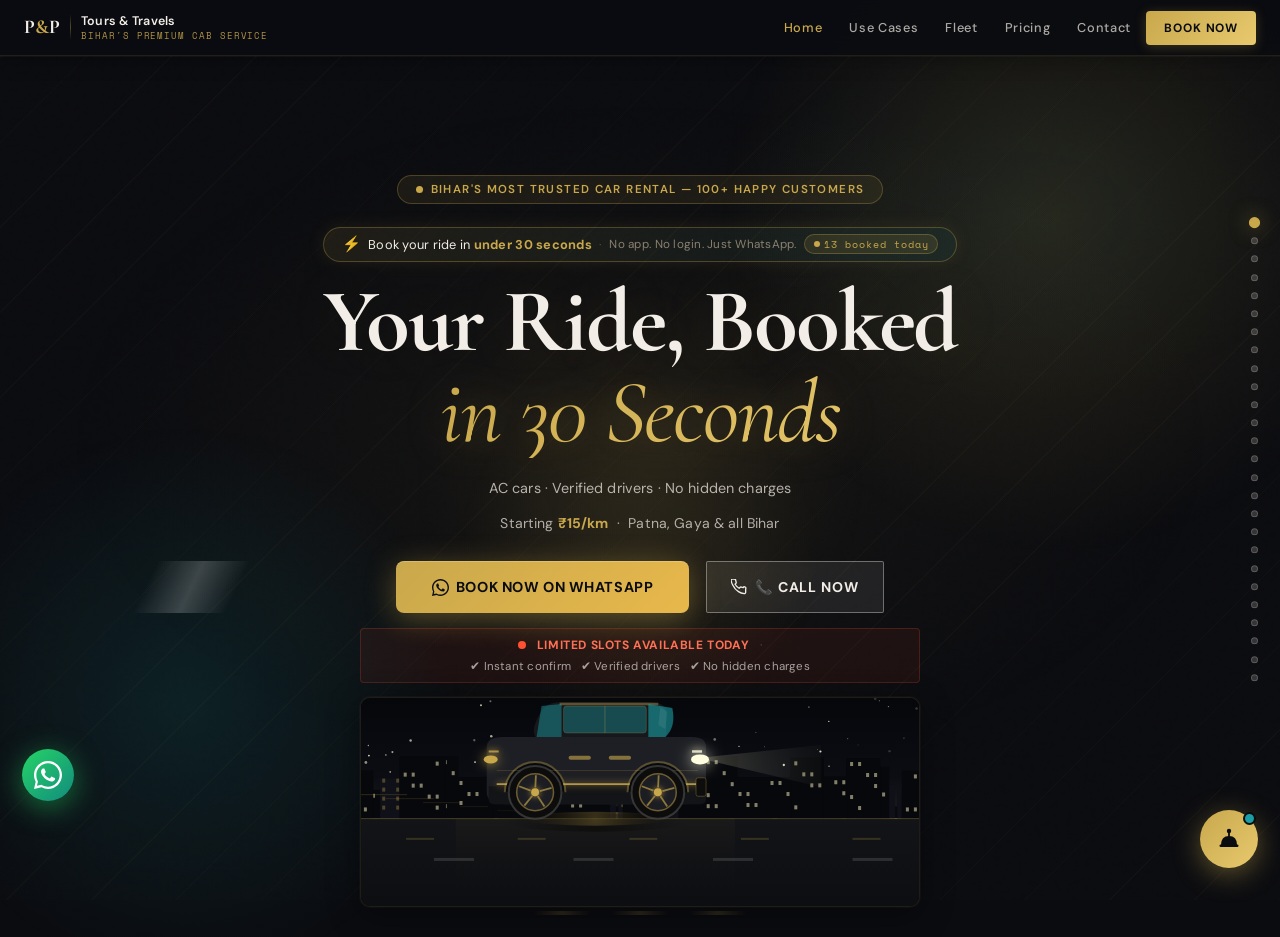
